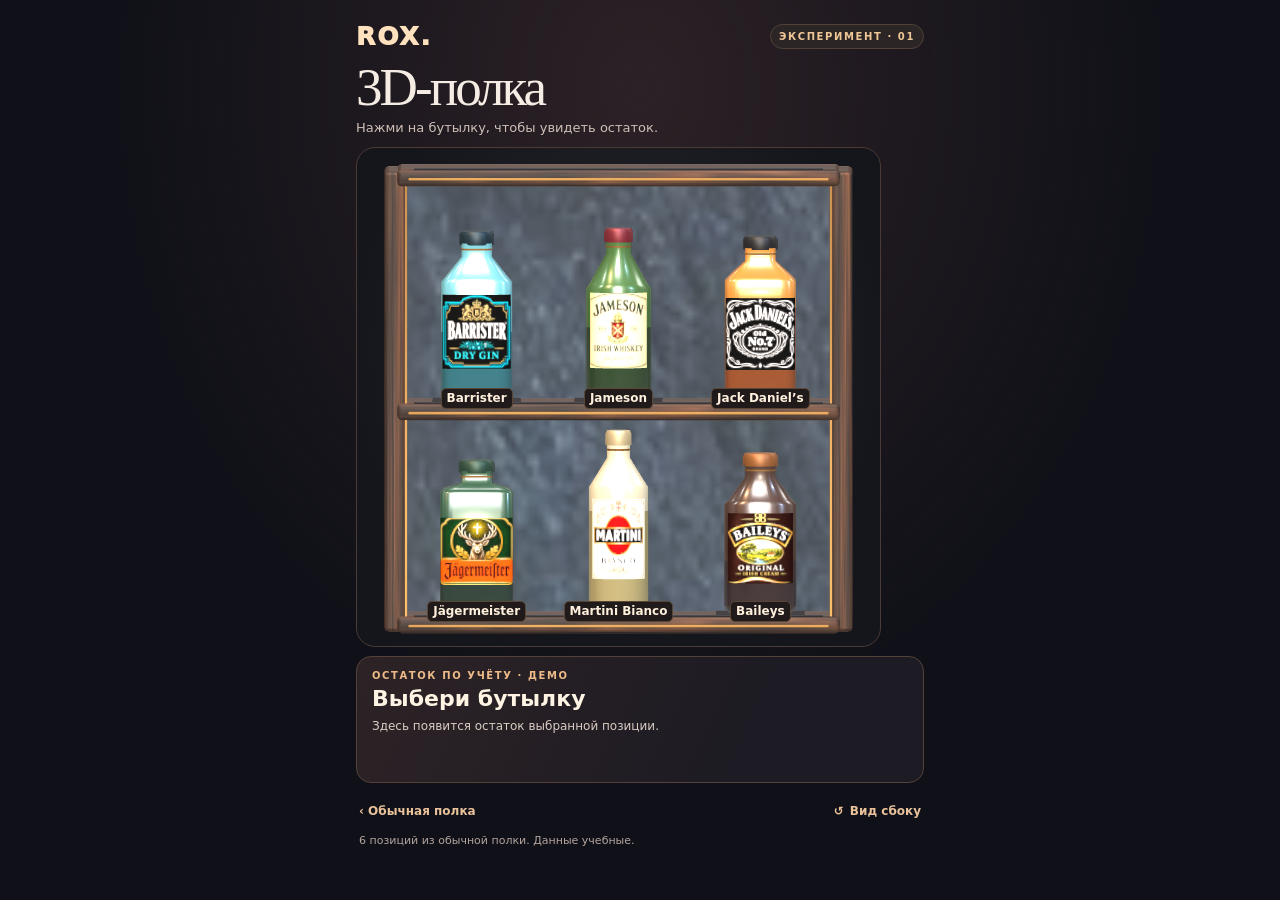
==== 3d.html @ ffe778be "Add standalone ROX Blender shelf pilot" ====
<!doctype html>
<html lang="ru">
<head>
  <meta charset="utf-8">
  <meta name="viewport" content="width=device-width,initial-scale=1,viewport-fit=cover">
  <meta name="theme-color" content="#101118">
  <title>ROX · Тест 3D-полки</title>
  <style>
    :root{color-scheme:dark;font-family:system-ui,-apple-system,"Segoe UI",sans-serif;background:#101118;color:#f5ede3}
    *{box-sizing:border-box}
    body{margin:0;min-width:280px;background:radial-gradient(ellipse at 50% 10%,#2c2126 0,transparent 58%),#101118}
    main{max-width:600px;margin:auto;padding:17px 16px max(20px,env(safe-area-inset-bottom))}
    header{display:flex;justify-content:space-between;align-items:center;gap:8px;margin-bottom:11px}
    .wordmark{font-weight:950;letter-spacing:.075em;font-size:25px;line-height:1;color:#ffe2bd}
    .eyebrow,.tag,.panel-label{font-size:10px;text-transform:uppercase;letter-spacing:.16em;font-weight:800}
    .tag{padding:6px 8px;background:#2c2526;color:#efc797;border:1px solid #514137;border-radius:99px;white-space:nowrap}
    h1,h2,p{margin:0}
    h1{font-family:Georgia,serif;font-weight:400;font-size:clamp(35px,8vw,53px);letter-spacing:-.055em;line-height:1.02}
    .intro{color:#cec0b7;font-size:13px;margin-top:6px;margin-bottom:12px}
    .stage{position:relative;overflow:hidden;isolation:isolate;aspect-ratio:1.05;border:1px solid #4b3a35;border-radius:19px;background:radial-gradient(ellipse at 50% 41%,#27292d,#15151c 73%)}
    canvas,.preview,.targets{position:absolute;inset:0;width:100%;height:100%}
    .preview{object-fit:contain}
    .stage.live .preview,.stage.live .load,.stage.failed .load{display:none}
    .load{position:absolute;left:50%;bottom:8px;transform:translateX(-50%);background:#15151c;padding:5px 9px;border-radius:8px;white-space:nowrap;color:#ead1b9;font-size:11px}
    button,a{-webkit-tap-highlight-color:transparent;touch-action:manipulation}
    button{font:inherit;color:inherit;cursor:pointer}
    button:focus-visible,a:focus-visible{outline:2px solid #ffcf87;outline-offset:3px}
    .bottle{position:absolute;display:grid;align-items:end;justify-content:center;min-width:44px;min-height:44px;border:1px solid transparent;background:transparent;border-radius:12px;padding:0 2px 2px}
    .bottle span{padding:3px 5px;border:1px solid #594635;border-radius:5px;background:#201b1a;color:#fff0de;font-size:clamp(8px,2.55vw,12px);font-weight:760;line-height:1.05;white-space:nowrap;pointer-events:none}
    .bottle[aria-pressed=true]{border-color:#f6bc78;background:#ffb5570b;box-shadow:inset 0 0 14px #f4ad3945,0 0 12px #ffbc6350}
    .bottle[aria-pressed=true] span{background:#f6bc78;color:#28170b;border-color:#f6bc78}
    .fallback{display:grid;grid-template-columns:repeat(3,minmax(0,1fr));gap:6px;margin-top:8px}
    .fallback[hidden],.targets[hidden],.actions button[hidden]{display:none}
    .fallback button{min-height:44px;border:1px solid #544137;border-radius:9px;background:#251f22;font-size:12px;padding:4px}
    .fallback button[aria-pressed=true]{background:#f6bc78;color:#28170b}
    .panel{position:relative;min-height:127px;margin-top:9px;padding:13px 15px 14px;border:1px solid #54423a;border-radius:15px;background:linear-gradient(115deg,#2d2326,#1d1b23 68%);overflow:hidden}
    .panel-label{color:#edba88;margin-bottom:5px}
    .details{display:flex;align-items:baseline;justify-content:space-between;gap:6px 12px;flex-wrap:wrap}
    h2{font-size:clamp(15px,4.1vw,22px);font-weight:740;color:#fff3e4}
    output{font-size:clamp(26px,8vw,40px);letter-spacing:-.06em;line-height:1;font-weight:800;white-space:nowrap;color:#ffe1b3;font-variant-numeric:tabular-nums}
    .equivalent{margin-top:7px;color:#d9ccc3;font-size:12px;line-height:1.35}
    .actions{display:flex;align-items:center;justify-content:space-between;gap:10px;margin-top:6px}
    .actions a,.actions button{display:inline-flex;align-items:center;min-height:44px;color:#e9c19b;font-weight:700;font-size:12px;text-decoration:none;border:0;background:transparent;padding:0 3px}
    .actions button{gap:6px}
    .footnote{color:#b3a49d;font-size:11px;line-height:1.4;padding-left:3px}
    .sr-only{position:absolute;width:1px;height:1px;overflow:hidden;clip-path:inset(50%);white-space:nowrap}
    @media(min-width:620px){main{padding-top:24px}.stage{max-height:500px}}
  </style>
</head>
<body>
  <main>
    <header><span class="wordmark">ROX<span aria-hidden="true">.</span></span><span class="tag">Эксперимент · 01</span></header>
    <h1>3D-полка</h1>
    <p class="intro">Нажми на бутылку, чтобы увидеть остаток.</p>
    <div class="stage" id="stage" aria-label="Полка с шестью бутылками">
      <img class="preview" id="preview" src="[data-uri]" alt="Шесть бутылок на барной полке ROX">
      <div class="targets" id="targets" role="group" aria-label="Выбор бутылки"></div>
      <span class="load" id="load" role="status">Загружаем 3D-полку…</span>
    </div>
    <div class="fallback" id="fallback" role="group" aria-label="Выбор бутылки из списка" hidden></div>
    <section class="panel" aria-labelledby="name">
      <p class="panel-label">Остаток по учёту · демо</p>
      <div class="details"><h2 id="name">Выбери бутылку</h2><output id="amount"></output></div>
      <p class="equivalent" id="equivalent">Здесь появится остаток выбранной позиции.</p>
      <p class="sr-only" id="announcement" role="status" aria-atomic="true"></p>
    </section>
    <div class="actions">
      <a href="https://bdulink-code.github.io/rox-demo/">‹ Обычная полка</a>
      <button id="rotate" type="button" aria-pressed="false" hidden><span aria-hidden="true">↺</span> Вид сбоку</button>
    </div>
    <p class="footnote" id="footnote">6 позиций из обычной полки. Данные учебные.</p>
    <noscript>Чтобы нажимать на бутылки, включи JavaScript в браузере.</noscript>
  </main>
  <script type="application/octet-stream" id="shelf-model">[base64]/v6baij31ttG69bbRutb/fz8gaX+/ipvEuqbaij01LpC67AQ1v+wENT81LpC67AQ1v+wENT+uSZ266wQ1v+sENT+uSZ266wQ1v+sENT8KyxO/CssTv5nREz9pzxO/28gTv2nPEz9pzxO/28gTv2nPEz/rBDW/rkmduusENT/rBDW/rkmduusENT/sBDW/Ni6QuuwENT/sBDW/Ni6QuuwENT8fyTS/H8k0vzITUD0fyTS/H8k0vzITUD1ayTS/Wsk0v5yqTz1ayTS/Wsk0v5yqTz31ttG69bbROtb/fz+Km8S6IGl/P6baij34ttG6Hml/P6Xaij0gaX+/ipvEOqbaij01LpC67AQ1P+wENT81LpC67AQ1P+wENT+uSZ266wQ1P+sENT+uSZ266wQ1P+sENT/byBO/ac8TP2nPEz9pzxO/28gTP2nPEz9pzxO/ac8TP9vIEz8fyTS/H8k0PzITUD1ayTS/Wsk0P5yqTz1ayTS/Wsk0P5yqTz3rBDW/rkmdOusENT/rBDW/rkmdOusENT/sBDW/Ni6QOuwENT/sBDW/Ni6QOuwENT+Km8S6IGl/v6bair34ttG6Hml/v6Xair0gaX+/ipvEuqbair31ttG69bbRutb/f78fyTS/H8k0vzITUL1ayTS/Wsk0v5yqT71ayTS/Wsk0v5yqT73byBO/ac8Tv2nPE79pzxO/28gTv2nPE79pzxO/ac8Tv9vIE7/rBDW/rkmduusENb/sBDW/Ni6QuuwENb81LpC67AQ1v+wENb81LpC67AQ1v+wENb+uSZ266wQ1v+sENb+uSZ266wQ1v+sENb+Km8S6IGl/P6bair31ttG69bbROtb/f78gaX+/ipvEOqbair01LpC67AQ1P+wENb81LpC67AQ1P+wENb+uSZ266wQ1P+sENb+uSZ266wQ1P+sENb8KyxO/CssTP5nRE79pzxO/28gTP2nPE7/rBDW/rkmdOusENb/sBDW/Ni6QOuwENb8fyTS/H8k0PzITUL0fyTS/H8k0PzITUL1ayTS/Wsk0P5yqT71ayTS/Wsk0P5yqT72Km8Q6IGl/v6baij34ttE6Hml/v6Xaij0gaX8/ipvEuqbaij31ttE69bbRutb/fz8fyTQ/H8k0vzITUD1ayTQ/Wsk0v5yqTz3byBM/ac8Tv2nPEz9pzxM/28gTv2nPEz9pzxM/ac8Tv9vIEz/rBDU/rkmduusENT/sBDU/Ni6QuuwENT81LpA67AQ1v+wENT+uSZ066wQ1v+sENT+Km8Q6IGl/P6baij31ttE69bbROtb/fz8gaX8/ipvEOqbaij01LpA67AQ1P+wENT+uSZ066wQ1P+sENT8KyxM/CssTP5nREz9pzxM/28gTP2nPEz/rBDU/rkmdOusENT/sBDU/Ni6QOuwENT8fyTQ/H8k0PzITUD1ayTQ/Wsk0P5yqTz2Km8Q6IGl/v6bair31ttE69bbRutb/f78gaX8/ipvEuqbair01LpA67AQ1v+wENb+uSZ066wQ1v+sENb8KyxM/CssTv5nRE79pzxM/28gTv2nPE7/rBDU/rkmduusENb/sBDU/Ni6QuuwENb8fyTQ/H8k0vzITUL1ayTQ/Wsk0v5yqT72Km8Q6IGl/P6bair34ttE6Hml/P6Xair0gaX8/ipvEOqbair31ttE69bbROtb/f78fyTQ/H8k0PzITUL1ayTQ/Wsk0P5yqT73byBM/ac8TP2nPE79pzxM/28gTP2nPE79pzxM/ac8TP9vIE7/rBDU/rkmdOusENb/sBDU/Ni6QOuwENb81LpA67AQ1P+wENb+uSZ066wQ1P+sENb8tZAE+atuWPlGxwD4AGrI6UrHAPkmSdD8tZAE+AgCAPgAAwD4AFrI6LWQBPgIAgD4AAMA+ABayOoqWAD4AAIA+AADAPnIrez/wSsA+AAAAAFCxwD4AAAAAUbHAPgAAgD9QscA+AAAAAFGxwD4AAIA/////PXDblj4AAMA+SZJ0P////z1w25Y+AADAPkmSdD9Ypx8/ABayOvWmXz9s25Y+9aZfP2zblj5Ypx8/SZJ0PwEAID8AFrI69KZfPwAAgD4BACA/ABayOvSmXz8AAIA+AAAgPwCIFjqH2h8/AACAPwAAYD8cqYk+AQBgP3Dblj4AACA/SZJ0PwEAYD9w25Y+V6cfPwAAgD9Zpx8/AAAAAFenHz8AAIA/WacfPwAAAAAtZAE+kCTpPi1kAT6QJOk+VLHAPrdtSz9RscA+9qY/PwAAAD6QJOk+AAAAPpAk6T4BAMA+t21LP3klwD4v7T8/eSXAPi/tPz8AAAA+5Fb2Pk+xwD4AAEA/T7HAPgAAQD8uZAE+AAAAPwAAwD70pj8/LmQBPgAAAD8AAMA+9KY/P/OmXz+SJOk+WKcfP/SmPz9Ypx8/t21LPwEAID/0pj8/9KZfPwAAAD8BACA/9KY/P/SmXz8AAAA/XdpfPwAAAD9F7R8/R2pCP1inHz8AAEA/WKcfPwAAQD///x8/uG1LPwAAYD+SJOk+//8fP7htSz8AAGA/kiTpPulNvz5u25Y+6U2/Pm7blj5UscA+atuWPlCxwD7Ym34+AQDAPnDblj4BAMA+cNuWPvwYwD5GH4M+/BjAPkYfgz78GMA+Rh+DPlCxwD4AAIA+ULHAPgAAgD7zpr8+7E1/PvOmvz7sTX8+DFkgP27blj5Zpx8/0Jt+PlanHz9u25Y+hiwgP+xNfz6GLCA/7E1/Pg4AID9gOIM+DgAgP2A4gz5Ypx8/AACAPlinHz8AAIA+AQAgP3Dblj4BACA/cNuWPulNvz6SJOk+UbHAPgxZAD9QscA+lCTpPvOmvz6GLAA/86a/PoYsAD/j/78+oMf8PuP/vz6gx/w+UrHAPgAAAD9SscA+AAAAP///vz6SJOk+//+/PpIk6T4MWSA/kCTpPgxZID+QJOk+WKcfP5Ak6T5Zpx8/DFkAPwEAID+QJOk+AQAgP5Ak6T6D8x8/uuD8PoPzHz+64Pw+g/MfP7rg/D5Ypx8/AAAAP1inHz8AAAA/hiwgP4YsAD+GLCA/[base64]/Y/+AAEEpGSUYAAQEAAAEAAQAA/9sAQwAEAwMEAwMEBAQEBQUEBQcLBwcGBgcOCgoICxAOEREQDhAPEhQaFhITGBMPEBYfFxgbGx0dHREWICIfHCIaHB0c/9sAQwEFBQUHBgcNBwcNHBIQEhwcHBwcHBwcHBwcHBwcHBwcHBwcHBwcHBwcHBwcHBwcHBwcHBwcHBwcHBwcHBwcHBwc/8AAEQgBQAFAAwEiAAIRAQMRAf/EABsAAAMBAQEBAQAAAAAAAAAAAAIDBAEABQYI/8QAOhAAAgIBAgQFAQcEAgICAgMAAQIDEQASIQQxQVETImFxgZEFMqGxwdHwFCNC4VLxM2JyghUkNEPC/8QAFwEBAQEBAAAAAAAAAAAAAAAAAAECBP/EAB0RAQEBAQEAAwEBAAAAAAAAAAARASExUWFxEkH/2gAMAwEAAhEDEQA/[base64]/56YX9USyhZCyi7sb/AMGBQ0TRvcwJZ/MF0ij/AD8cmeT+oSo0CMx3AQfgcpgjjldvEQEaf/KFBIPp++UF08YgRkJvV7kA/I+uII1+ylWFWezJd6W8u3UmzgtMoFRkgO246V39fTKOMUpMUkBZF8jAoNQ/Hp64mLhHdk8pTzVbOAP2x+BjSIqSEVb7kqOvfesDwzxLu4IlYqN1BA/gyyPhiAQTGhF7uNwOho/ni5ikPDnQrE3oYKase3MjKVxUrF4QQKB5jra79dtsT40qqRFesjdUO5H7YFtOpVVcO9FRdUBzsDnhyTDhuGCL4jPMQAgFh/3rJpiQwJKQoZn/AMjYoE45PKtKmi+Z1bD5P6YbTGMGMKRpHPkFP6++TvC0nmlktlogEbV+mZi0XE2z6TIWA25EE+u4zEXw1PmYC/KD174QUu5Mctqp2DbsfjGf0XELLqCk0pco4IJA55YVycKZVLhbX/kNwfS8RLJpOl1GljvqWhYxxLuy07k9ddUvpjFHgRNIwLsu99KPI/8AWWJU8fDzcUuoR1+nucom8XhqWQCOgCAPNt6jLXVooFWZybvSgY6f/[base64]/XLcSapYI2mwXQ2XrKI+CSVkSBhqY2C4r2A54qJ1AjL2FNkWxO/fbMk+0H4WQPwLPE/[base64]/6/CRqxtbcsCo71d/lio4fEdTrCOQbDChQ/nvj4eI/p1pWUFgAS0dkD3NkfGAsRPKz+I/miSybr457n2zToZRCg1M5Gw5A+uLkEkiu6qpjRqBUV8/6zVkSJSD4hRhuTV+1Yw0Lwu7eGGRUQeZ+l+/7ZaeDi4VPEkkVjGoJKaSzX2zOEi8RQ0hCQpRovuFv8M1lgXiVaXyhGLLHGpLHsDtmkN4nh04IQRmRvFZdQSNtQS+Vnv8AzbIwWgCqgKK4JtzZO/Yfrzxx4yMM4EcUbtudydP5n64to2KNJI5VSfKD5Sw9hv8Aznk0OOjhlImCpJIVZRdmuorpf1zJWWcCJZWUhyRY2Hoe5/LJVQSKKhqjSi7+bxJcFnZpdJA6Vz98lWLZBGgcrLUg5FVq/QDNXhpoeHM0scqKu0eoDe/yGRQzJP4hTUByvVs/[base64]/G8Q0jxLFCuo6gsZ1BR2vv3ON8STjJZYI3hjDEDyjkRys1eObgX4aKZAolmC7uqHbuR78uWWI8+KEMCW0211rat/XGz8QCX1P4pqtSkUSBX09sxXfi9GvTHGo0jQouxvy5n3OP4aZIXLsCZCCrBth8ld8ivOaJ9ZRBqbm9iz/r1zjGYYzJrQvsQCd/jvlkWqeXUsJLLuR0Hv+2eXLrlYLsSPLZPPJ4uFSI/FMoLBix+6hAPycZBwZ8KRmIKqaK3bfh+eFEgCoqgs5HIi9/SueG/F6kIYgFRQKILPpyzKikbh1ijCtLI6i/Mlc/[base64]/fCVoYd5E83QEg/gMwltJawlC9Xb3wTHGyCTXT9NrUnIK1RaGiRg9feuhXbHrww8qvJrC81cmh8/tlKcPwjxr/ejMiD+4zMFRffVuT7DDi+0eHjRo4jDI8lKXToL6A7/XNzGbqKJZyrqjMhC0xNpt2vnWDBwU3ETCKMNJK3OgWNe++enEIApk41zNCpKpTFSa6EHevi/XHTfb3BiHRwnCS8MhXS/Mlvx5e++Jh1x+yYuFQNJGJUSqBVgze1gfTHtwQlVJhLEqE6V00ix7ciDv+pyC4JBcgldzXhqbc115bjGLOrGXyxxIjBVthqB6k3uTXQbDFzCbpc3Cxwon9sBHOp5HYjW3QgduwyebhVYtGs+ty1BtWkfTmczikj4YSF+IkXw/NuNX4fvWedP9pwSpphSZlfdi4G5+DkqxWkKQN53Ro1NKCKJ9a6fy8Obi+HikNOFAUagRp+l/n+GeSknFSeJQ0R8yvMVlL8LLO0f9RL4lraoAAoX2/fJ3fFguJ49eI1gR/wBsG9P+zz96wGAlIZYYEA2UAavz5++Y8bQ2GOmQEECrrGcP4ht3VvD7ncMT7ZZ8pfgxoHKLqJoAlem57d8wo0ahmVSKvYXq7VlDMbUln1EVqJB/DMp5B53dqUbEmxvyWueVBLMDGyvG0J00TYJq+XucR4ziQ6P7YXkQNRJOG0oBASkUC2PQ4sTkkDYAgDTys/n840OihBDa3RCNgK3kzdNgJo1Bb2YVXsf1xUqlHooAAv3KynhI3DeK5VHdf8rL11oYDGkbhfER1OgUQpai1gG9umKPEeH5lRWYLTBifMT1Pb0wpEAAMg8NALNVZ7bDe8XHEIlWcFyrEi5d2J9D3GOjIm8KQuy/3GXkQQL/AF9sKVgXWSQlmPNVIBVR7cvbJp2SWSSZ2RUQ0C/ftd3eKXjtSvHAhUH7zf8AIdt+mRY1SHZmYyCtwqGvxzHnlnkaQlzKx1bLdn8MOPxZgQoVS9IDY8t9TQvCj4QwhWkkQIzaS2+5HYXv/N8ikvChkkCo0RWtKX163+2dJw7kRsdwBoAJHTKPAM0oDEGiSisw3v05k5sfE8M4ZJkVSvIgBR62K3PziFSpw3iONlDHYmgfaj0ykcFGFYa0JQUPMACeu+VcVLwMYkj4USv5gVYgKKrlRBJ+ozz5njRQTbSrYKlhQ9uuXmJd1pV+GvdQxHlJS6He+/1wkl8DyiUlr6KAb9MmKPMDTopUai1H5GBK6ALZvTekCjf47ZBdNxjCjQVms6WH3j3YnfJ0lkDlwF35nnR7j1/LIoyxP3BQ570K9zhhnYsQ1ijuegxVi4yzcQRqkBYtyurPfGNFJpLSs4nl5AAkv/PTPOSVlUE2a3AA/M46Tjdo92DKpAZLok/l8Yw3GSygKE8FFBbzOCQ5raudfhg+DJqaSQNFGw8gqz6Y/hmLAkMi6DyJ0k+w55qskr6GJZ72oXeRSYY1mYIdKIo3Ymz8fsMMUiIhdlXlV9fTHBbgpVIBJtrrf9MEh1HhyeHRGoal8xOVAHVRDbWBpUbavjriSthhybkC/IfOUqiyuuuq5GgSR9c2eJOG1IYiS3lIYny9en5YBTRwwhbcg1VBbOYkixpqjXzJXM7+47fnhvwo0CSWYWd/MCb/AHxBcRxrrlLAE+Sqr2wKYkPGS/2oFD1QIO7e9nfKYuBjWMyytHpU0tsFGrIozNHEhRxI5NKrAgD45/GKkg4mYamVbBI6BV+MqPQl4/h4Y6jmjlN/eXyhR7jc5LxH2lo4eZRGQRXmHKr6DY374gJ/[base64]/wDW0fiA+4OLhNPSJz/cY6tNWgq2+g5eudqkXTairs+ah89R84XGcbPJEB4hBIGtACCffpt0/LA4aSMqE/x5sfu3/wBYG6SqVKrKzW6kjyg9655iHVpZF1MRoUFNyewxZj//AGaKqWYAhi2rbtZ6+p+mV64kUxDysvM3Q+L54wTlUiKqSxkU7hSfz6/GH4J8PWzrJJqNMTdDsPXMlnBkdiApFKFDcvU1inlD+GqBpZ6os1Ud+g5YD/FZGAKE2K32rtyyaTUEKKFD8/Q/XEzHilVYoxpZ7I01YF1/DiJPs46QZZtZ2JUHUSfU9MzutGLIroNbBavSAor3xkEnDlNMoYLzYhQNhyHscAQpr0j73M3mquiwq7dboUPnA0cdPJKf6eER7i2cbD+d85I5ZC3iMVBatQAr9/pjIUZ42EmtRWyEGh23/wBZhmTh7sBC3lDaSdH/ALA5c+0Pj45eD+6BrJ+8DRv8x74vi+KHHFNcSGVizMyrRYnv12yWWXhkX+2HZr5tsK/3jU4U8RbeGEU7knZR7E8/bfIpTwo0epJSNjqQ7hcLh+DndoikerUaANVfbc/nl/DDh+GimkAJU0XKigN/uEHlvvg8Vw8sMgM0baZIxIoqqVt13I2sb4iVEYZA7iwGDHVW5Pt89RixF/hfL0snKgJGFl31MaAO112OFIrvZYyM3JSpLYhUiqHKqQBv2G5+uMeBEUjWdS/eoVRPyThRREsAnlJ8tA7HGw8MVBkWYWjbkKPL85cw0lOGRFDm3aq8zVXyf0w/[base64]/[base64]/Oeka6mrt2rMXhFKXINbHfZtl9u5ymJRCCIg9DmQBvjpSljmmkWaZiTzVQQNI71npGZIn1wEl1o0xU2fyyRELFm1mx94CMgAd75Y2OEzSJtKFrYqoF/z3y5xN6rj4uR5RxC8Gu4KnnRJ711x0rKtFoyFT7wZK+ARtiVMUGqJBetabRQN9r/bOnXjJI0JjEfDFrHmtVH/x/[base64]/Y/73xIaPxHOiy3mJXzGvjMmlgieh5qYquskqB3A/fNKRvIPBe0cgEsSN+9dMETcRxfPTqEROykbn/eRyl3dmi1ID1cfkMv4mCRnWNmA2DBmO5B3G/tmrwbKmpnADcjqGpvjp875netIgs2sauIcWANTNRCjkO9ZRHwzzMomMjqLqsqXh1sF9K2PvNvffObiPEUqphWEdS29Dv+2IBWRVRkhQAg2f5+uZo8EuSkZDkWxsgX9MzxHK2DZY7CiSB8msyYFHZ1IlWM2Xddx2O/64BuzLqLMXJ5k2D7788QOGVm3Ym97Hb88pSOSXzPe+/wDdqjlB84cpEGAWy3UelEgfjeVA8NwUCSq8iskDbsSupyPjZbwJeO1SCJX1rq0ppOlUH/EXdAZshdB4QeKiB/be10j45Yw8CqcP/VRLEsaNpBJ/yreieZxQpVd5Ncyq/[base64]/xXkPXGgcTGg4biIql3pp3Y7czsdgfXPK+0C0kjmWZdJADamC6qG2w/hyVcwyXi9SmOFRIwJIkVK29T1wV8Rm/[base64]/skcTFM7FUnjHlRrJZercq25c81mM7qCDh+Hk4eQTs/iqKiCuCAeuq9/gZMvCJGwkNt7jpnpyrw3DB1Qyh2HmIA5fjioPtFiiJFDpYeVbTf3s9fyyoVH4RjZpt1B2UsfN6AfrlMfHzf1C/0zJw8Sr5I73o7czzP0xMk8kq6KNE0pc7tiW4h68nh8tIUDdb9D1wLjK/AySpIsYnB06EZWq+1foc891mlk1MhU3SgLX/fuc2eJ5XJcoK8wBIuh3PfO4eYxklNRLbKVoj5J2xqm/0Urgjaq2obX1o98qi4R45DGkIM4HJV1H69K9cjk47ilIEcI38lKSbJ677XgrxksP8AanmZ42PmhR6Fe/74uJNVKjwDzRsHU2wajX05/hjRJI6ozEOGPlKgW303/bJz9pcIscTRq5CGpEYi+fSv2xfH/bJ4sHwOGaCIWI72O56k88lxZrGZHdv7daebad/nBE5VhG6nQDZ22BwuH4hjUTxKNQ3sE/qM9FQhhuxEKojwEXV/9jZ+OeB5wiWbiBLLqLMwPmatYvfc8h68sSzxtxBKzMY1J+75Qu/QdsJkR5G1OyqALJN/PrlUXEa1Phq0fDsul9OkFz3J6A9sAYFPEtemRlFtpFke/b5zRwOoGZgAsl6WKkWfTff3xiRTRxhEjS22GkElR/O+L8N5CpZtTryDH8NumIUEyB1HiTITp0aeRFdKwVhjUGRyEAOnTpIP064U6aDU83NdSo3Uew5D1OLk46N3Z2/uSXZZbYD69MKYOKdQTw6FFN/47qB1JurwI9EShmnHEC9RSJwQnuSK+l5NxEZdbeUAtyVSBt7ZzcOzKX8tJQAurHvkF6TLJwpmj1AqSoF3oHpjI+Gkk0PxPEBYlXVZXVp9x0P455+qOJwirTgbMQdva/[base64]/NYAj1gEhtQO2+avBJ96yQex3vL0MM4nUlgwXkCm2+CiKSqrGSedVZP+sIxmRuha7Ygb5QnD65Q7eJIpHVt/msQofCQaxpAbqtbDDlDGBNCBUAsNVavXKhJLGsjiJUiJoFgK9lGTs8rlqfcmhvscuo0cKpRWlnVGG+m/[base64]/wB4qx6fHo3DS65PDWIraFQDqHQgc/rWSNxESoZZg0SqpbZQSx9+mA3EziPxHcxqlK0q7Cu3+sgdV4uUsJSYtRK210Ol+uZ3VwDcdC7LaPR6CyfnkMYjzzNuyKP8S4sgehyqPgdfkQNIFNlV5V78vnDgijSXV/a8UbEHeh6HljMKWnBPf32ZF3oMaA67ZoEcRVgrXd6qoAY+aZa+8shUeUEltPsKyZysoGqIaedAG/c5Ud4o1BlCdhXIe+MjhSQkKnjSAbsL04MSlUkYCk2s6Tt2w0Vg5ojZTzXb27Yw1b/WOvBRoNLqihQoOoDnZI/nvjOD4OTiYJppNSQouoEAsBvuD/xHWzkMcKokcrKKZqVb2PflvX650fEzsxMr1E3JFXYemnrl89TOvSThopGqRNcsm8aEk79AQOQ/PGTLxEAm4o0siEKdFDQbr7vp7bHIx9oskbCN3jL+XznzEdgRyHtkz6+IWIvKTDbat9Wj1OSkBP8AaEbOY2lcSjkSPKfXbr+eL/[base64]/PbEKSOG1an1Wo5E7EjpX82xLlQNEagADUd6N33/TllUwiBEYZWQAEdj3Nc8XC5NvFGLBpUPXbt2yieadoEdYkYMyjUTtf6/vk4gdmUvKGJ5BW5fNYbgyylxbnk3mH5ZVGk8cck51CNBsbsHsMgAQ+EUZVWM8xqfc/wCsX/8AlSdXghr0ABgbVSD074UvGRvB4bcMzu5utWlNNfdIG578/TIWDgAnSA3+Nbf6yauYfHM02pnp5m+8a3Pqc6ZfIrPHEl7Dpf1OKdGKLqc6uxrl7DlmwqVYMBZ6UOWBrNGQo2BP/Eb3/OmcALognSKJYbrmxgwAsNe5I5bjHhEAWTUxpR5CNyT19vfEKUAhDBtTCttIHP1wvCVD5iFarBsm/wBvnKbikY0StV/j+QxzKGYHwDZFKqirOWJSmdaBVUAAAvRzPc3i/FJUkMHYHkKv/[base64]/tkUmceK6BQwDVa1VfXGP4cKlnVi45Akam9K7epxrzpHCJpSzzyWNJs6K5WTz9sCLieCiUv4byTnZVUAL7kn8h9cqNRp+MdROwMMKkxoTYQH16+/PGOiBlEbrMzD/AAul9cXPxfD8QF8KKSJaAYPJan8MFLeYxxsyRj/Et5R63gHN4tBS7U3MAX7X0woJn4QRkqJCravDlS0IHej5h+GAqu0txKmlAbDSWWyiOfiY0aPwoGZhqJA1AXvYPfAXNPJOS7tRskUtAk+gH4cs4WbCbJQ3saj6b/pgQOkmzuoIPUGgO2WJxCoREI9RBsllFke/MD5whXEJxCMIZVmUsAQFGxHTbpjAGigZWJBsEaR0/wCO43N74p1EskgWLZiWFC9I9ScB5denYgkbajZPqMtI3h4IyzxMY6JBMhPL9v4MfoiBlDx0BvHpY2374KyOAzuAzgHVqUDb3wJKNvKj69vvfnz/AAwoPHHlJRr1ebVSgnsAOmYsk9kltEZbchaUntQwpJhqOlQR0Ar88Yjqx0s+nSO5O/t0wjjxjwUpldHUWNBoAH8jk0cX9XKDVMT942NXvlAQCS42UP0trJ/TKeHiZQXBLMfuqRZY9RRxAUv2dNwpARWGrZHcAN6kAmxeIPC+NSM4s9CxJ+lYUkshMgthbUQABRJzfDUlyH8wOwViSdq58zeVGjguGhRTI91Zq61jsP3xMpRySqIwA8sZshf9/nhLHw8ayKXqVaHmNBB79f0xLTrEj+ajyB1X4gP5ZFGxDFii6wpFseQGS6/6hraTw0GyavKPw75K/EzyS6RKfCP+Kmh8VlMMZ8oER8S9tPUZm1qRsWmNg4EbCqpgSCe9c/jO4qcuoIK6eraNz+2H4aQJJI4AA2Go0C3b9cknc6F8P712W6E+mEC0jyHUCFF1QGEVRQAzXX+Nb/TpmBXKgtKWTrQs384XhgspZgAf+VUB8YVjJqkQgBUG2k2QcbrcAiwu+9fpnIHkIKqdCgknSBpH86Y2MTKBojZtOzHXRP0y4msHClWEQC0ByBs98EIkjRlS7Mdzq2r0oZSFElgbMTZANCvg7/OGXhWM7sWO5LNY9AMqJ2i0qr6GILAg2AB25Y2mmiUScQxVLGkGzt3HfGxGRVkPDxCmUBjeo/WqXOFGS9SELswUbexOELV0isvIz7Gk11R6G/f65MxMxWVpD4wFALsPwy2OKJWVSFbVdhBZJ9PfFPxfDbiSPwyANIRb0773fU98igfhIwFLAq1UATv78zWEC0aAI0YezY517e+LE8KxgrGzEtszOAB9P3xb8U/EvQ8JdqVYwAPjFWascSMFVY2JIHMbenLfOHAf07LPImktsNRsr611rExyub8QeUAktVEgczZybi/tETlUibyaVQM1saHLcj1xumAbiVVow0LSSSGhpYavesp46WaJxCsIilWmdb1Cq5epyIyxROxjBjvY6G3+vP5x/CupqkJI3ALVeTF1IFk1kys7sepT7vt2xnjWNJVqXt1+vLPRHDPPy+8QWojf0H+sS/DxxSSUHCmgrWGINbjbbESkJYK2mgCzZF39MoDjw18pH+XKyPnp7YkDwxSqF0ncN+2Vxo7EBgxUixtsfjLhoU4nwH1OrmXsp5X+WN4vjTxEcaHhhFHGgVUFmzzLEnqd/TsMDwlplBUBPNz69vXCkXVC1MqKTdDdz7+mVCRxHjbysHZm2V/Ma7UOXvlKzKyUpCqGG3Pf2yNYhu2zSHbmRWGqMyOFBAqlpTz9T+2BV/TvKPMFUOTRNkGuffFPwyxOFEigUBbk/wDdZsHE8Twf3CgBGyILB9TqvbATxZlkSiATuWH4YHRgRF0eVFa9DBQdu4J/bCbYvpUeKeV9fWsIcI6FSxUqTpJA69v51yyCCSd6jjBlC+UDc0Ow5fpgTxwKqM7daAYoaB63yGasXjyeHCGdnN0FJ1/H75UPs/iPtWdIogsZYgDxJBS71Z7fAy/7GTgU4uSL7Q4iZI1JRjwqBmejRI3F8u/bAlbh+G4aMK8gEq0ep59vblZySWR9RQlhCCKLNqNnvnrfa/2nwE0/g8HwMKcLGaR5FDTMo5anOxPU0M8xuLgjKs4RwpBKtqFKPQbVipBcNwx4g2CpFHZbr03/AOsHiqaD+m4fz2wD+GQfNewsf9YHFT+PE/8ASyJFwzPq8NUXn0Gxv6nbPMRmBYSks5HMjp3A74qxSvCcRLNIiwLIV3BvYn//AF7D8skUlnMYYyKDu1Vv1rKFkVQwEhNr90Wbv16bYAKRx64mckeWjQs/nmVANpBp8hC0zagB9TnQTBGdY6IfdiW2rAEJjQOzln/4dAO5wxEDGdlIUajpIAr1yjN+IkVkYaib5Uo+u2EVRQAwLSne71H8OWAhVxqKgqeg5e3fOIVSGVdKsdXXy+mRWSspAHmLKORGy/GNj4QySRRlAgcAm203678sKzsERfDu2AFA/OUy8K6pFNJKEhckB2FtQ7Dn1q+XrlQU8cMXDpDCUlk0ByqvZs8hRHTr650cKSprZWAUfUdfnB/qeHgaOKF7fc3pB2I5dTgxtJxEZ0WPDU2WNAV78sqRsSR6CQEpv8mF/HpjPBkVWJjMaggMXXa/QYf9TFw0ivw8gbiVFB1XSE70P1OZKsvgxKqUCTJZZqsith2wMED+Z5CqRblbYCyOw6/zfAfwImKvqkYEFrWgB09evpmjggsYLytqsIjLQRd+RvevbFfasKcEDCdTMV3I2B+f165D/S+J46ViIIpGeFOUaKNN/t69ckjh8MIsjab3OpdNemHwUBLA7k1d1yHrjJXhgm0kidRZ2NA+55/H5ZGgKOHGoyk6SCRQ1V9KwJHlmUJGgSPkK2v1Nc8aeKaZFUKiRDY6V3bt/[base64]/nNWSNQwPD+a9iFND574xpNbR6fLQ6rqyoXJIqoFBVUbynkW+nTN4lQvhRo6GCyyuANbE1sa39geWXxScKtgcOGcrvp1SAf/[base64]/pkvFcfLOwqZhCg0ogrkPXoeuTNxCcPsdNaeR8xb8r/AAyVYq8aVndyRqA2J2/L6bnHcLBwsgjadkC3qJSl29SO2eLP9qr/AGtDKHU2N7r4rf5yT+teV31GW2YGibB9ScXCPTf7SacrIRI17UGNAdB3r+XnnyxSyDzIF3sqQRfxyxi8ShVPGcFbrf8AfkffLknikRyF1AkA9/rkEqRCKNVjZqAttvpmFGZiTrYAWxB3OMdFDulqjE1sP1xs5IARjGxvaqoV7ZUSaCwAVaUDUTdHHxQq0bEx3JvYUklQOo/XKSUg1L4QZyBp3BvvR/72xP8Adc+UoENgKPTnfbEWuEaq6FlZSRtR0mvf1wJkiMjOhJViSw00B2rvhKhLLH5pCRW33c14ShdGKF05tdgdvc4EshpjQvV8VgtrIbysmobBttXzzyppI0ca11MoGy0tj6YyMs7GTQBvse/pkVnAcII1ac65ZSQIgRY7myenpveelIVkkkkZtVgMS3Un/G+td8RIZXRhStEPKANgvtvd4loZEkVSdLUFALDl29PnNZxnemyeFwyEaSCdltQCfX2xkXFCOJY4bCuQSFN6iO5/Tpk5EcOpGCiWxJvtpHbeuv4ZsMhaZTJbuG2Y2Nz1s89+3bFIYvFvxAZGZ1iJLHTyHoBjOG4eZh4ocSiS6BfUxA7i7BGefxPHJE1Kg16SNLWp1eo/HPNTjOJtiJGC1RRdgfp+uSrmPoftWSD7NMsIaPimDkiTVak7HZc8eSRXn1jiGlYNZYrd/B6emTQzNAHZyosaTqAIPx/Kx3D8OHYlAHcD7ind8lqyHRKJmZWaQEqdWjzn2I2H47YbcOsELgIi6gQwZbYLYIN3W/p2y7jF4XhVWPh2Rwyq5GrePbdWI2u+eec8ySMXsBWJsIbI7c+mWICRv7FAAlhs/P4A5D43xLiZwRKppRtZ2X0rvjWjkYv/AG1DRjeuZznDSgARhVIG4/m2TVwoBmoDyKRVsKB98W0bISisCT6fvlUhUeUs+sUAVO+TyrTJpjewdyRVHIHji/KYxExBFggVv8ZgewuuJaJ2Fi7w3kKvW2k7iztnMplQEDdj5hpv6ZQ5ZhRQlQAd1kY0PXvj0kty8kZbRuzaQoI6VdbemRQx+ErP4TMqi6PIfHf0xyxvIFln1lSfL5CST2F7ZaRSeJioeJCZrN6FkI0n4oZg4uRXJiigifcAlQ5U/Jq/cZOscs0g0lYP/UPRJ+axc8cUYGlg3TY8/X2wgJ+Ona0eV+dEKQAT61nRRERl/CNBgdRFCvcYUYhjQs7iuWkEXf6fTCEviKV1W7VqpxddFHYficmGqXPFaNLSMdflZbGmvYcz+WZwZYsyjiBCAp1luZA/T5GKIBahEqNGNtJq/e+eUcXxLrEYJQhmZfM4YEEdBfpjTFsXEQxcOnFcTxHihkYRLqNuL9NwPes8riPtfjONLNKyIXUKrUCxRRQGrJb1ox0jRGOR3Hzi34xWVUCRAKdiFoV1s4+1UpxHDhTb6Tp5b7nvYySeY8Q9gIoNC6IJHoOQ98CZGZrWgtVQJah6Xj0i8IBSoIb/ADYdO2AUcOgltxIe42zkjjWhWzHcVYPzj0jCKxUqSRyQXXrttjF4ZYWTzksRemyNvnlliUhUGmRlKa+vf4sYxGZXS4wtDo1g+tY1YWIjEvnULQ3+6O2Ax0/+EKTuDtuB3vAe3DcPGSzSKsijUItuXckHb2xaFII2OpSeQGrf6ZKYmVWqK1HOjX41jF4cqFJY3yJLdewwGRndWU7mzR2C+u2cGsFV06WBu755hi1JtI7b3W/PAkjcuKY2RZCjpgPaYrcabgCyVGw/6wXlYuoY7g/4D+ViYpHl0IzMKN2fu1lsChqMp/tHfXp8i/PLA6HhzKASBGAbLkWf5+ed4IDkKjtInlayCPjv+XTGSmKiFRh/kil6Fdzi+J41+F0FJC0reYKdvw7ZFYOHaaYN5/NsoQ25/T9sE2uqLSSy9L2P0/TI2+1eP0hUeKIFNJVbFr8/w4iOfiZgyTTsVfmhIUHAqPExQr4g88l6a5fHc5NNxcztYeSNBQFLzruMYI/IQqgWfvAcsx0UhCAJL3q6F+3PAQSJm8kbC9zvZ/18Zpd2GqQ0DuKBA+ANspK6SXq2sbMau85joYagjHnS7gX+GIlT6nfS39vSvStz/vKWeRIyVrYUAlfiefxi1iVLLBruwQKOUJFEoBLgF/8AjzA9R3+cKQOFedS0jIDQBF7jttjJo4+EYRKSDpALCrJPc/oMcEZyWJ0x7saYKBiAIHChnABvp5vpgYsa6pCCdv8ABdz+P54YZ2h0UuhfurW+/P3yZWVyAiM7k1pqhfp3zm42dZWWNTw9WhXVRrqDeQV1Gh1OCoO/lIu/YcsFOJDkiKOtW1jf8/2ydOOjDVKUobDTSkeu2U/1sLRFU8pY1WmtQ73+mWpCuJ4vg42KmMgnrZOn4xY+1ovJph8RhtbnZR6KP1yePh1Js7Mf8jvfpnPw5J8u+25X+bZOtcWf1Qk4d9RETX5Qgoe9d8mMynm0jFTerVXzkicNqvd9PIAGsanC198tS/8AI7f946kVrxvDl6Kv5uZHU/OMaXxP/GC6puxK6QTiY1KgEKQq7BwdIB9sKNWkckMwA/y1UKykP06I1Z2UBjrJUkaR2OHFFrRpFKqCSCTz/nx84I4jwYyy6SzCgWUFlrrm8Pxc4JPhl49NszDavfn9PbKj0fs3gpoXJmgEXho0up6UBQOdX7bdc8GbigzEBrPVhd+2PDJO7q7uVHm2ABJ+co4XheHWIFypmBogr+uTM0eR4R4hyzkpHz0k8q/M5SnDkR0+kXuL/[base64]/eqGTTzvL4gUf21Pl0g0e255ZwWSKLUItJetgK/n64ttLAs7M8Q6EAC/rlKCV55gyySpprzFTbfJH6ZOeFSKnKPpbYMfvNlDVHSonlO5sDYe+AXV9NljJyUE2K9P2yKWFZ3HhhrJrzCie2YjMSCOdf41YywwP4YIZWFXztq64KQlnXw1sk0De4IH05YgQpul383M9ceJvDIAq+xUN/1il0+HZckPuQRsPnrhosZU2POTZbtgEVbRvsT1F/HpvjSakj8RAgYjcH67ftmycTZXZVFH7g2G3OzvfrhQQrMY0jFM1g+UkKP175UFGgaRTIoerGkk1+G5/[base64]/mszGqrY22lrr1551aifICoN+eyBj3jpj4ikaduWMjjjhkJKsY9vLvbH35ZqM0gRh1PiEW3Q76fYd8JeHVyFCuAOfU++P1cTxIplCKu4UUoVfQZzIqqIo3cCQ2dqbbEKW0HhsNY01zJ5+l9sAqJAPDVmYkqpqzjDAgpfKjN/yOr5sZrsqP8A2y5CCgf+XsOmNCEi1FRNqAVqUqvTreFxHFaF0xKvXet29Ti5Xk2DpasQQh5fIx/CcMmoq8iot221kj0GT8CIYX4ha0IpK8zsfgnKv6IRwjSrso3agDvlTz8PC0aCJyo3KFxbA8t62yw/acPgRRx8KwUWJHWIBqJ33YkH3oZeJ154i/pVBkkKSgaowWFqO9ZgljZR5VZ+erQQWP64UrgThlU+Ox5hg2ke45/piZpoluNFMaufvM25OVTH4totQWIKpI8rgj8evtgPxkz3HoXnqA01W3Tqc6MsK8TUasrQ5A+p9e2JbiEiA0FZH6UDq9z0+uT9HoTcS3EwzT8RLC0kZVRGGAc9NgByAxQ+0oVHgLww1Fv/ACPJpK+gG4+c8x/Enl0sXZQLO9Anuc4RvoOlWoN99TXx75FerP8AacAlXxYtMbEA8mZQOout8ml4/gYpQoYmPUQCWBNdztnnPwkRcUdVjfU9b4C8LFCPIG1k9RQx0elP9ovxFCC41K6ASQbX8zkiRFQyWbAstp3wFj8MqSFLWTvyxwBCamNnVsOt4hT4E0am1brVX973H740pGyh/wC6aBNc7P1xPnfQH0q25LbknBOrTSSGx5tNAjf1rKgmXx5FC+J4ZPlUmz79jgmBAB5lLAXW+dDDJIWHiykVZ0C/rhyzSKFjQAqoIJYAmvQ1gJEPO3Brc01aTj9RAenN9L6eubE6yAhwzOw0oT91fesXHOUJCtqANgqDV8ueA0RoYwwbxFIokCqPr/vBaUsEVfKi87bY/F8sjkkdJC5KGX7pobjH8OZJGZGtQoshjeQF4qah5dv+C742hHCEcnS1kAEgFcVJxsCPphdnNAA6b361W/zkziSVlXWSa8unYfN74qxbHIsgSOKKv/Zzu3x/vHo5RdEnFeDGBpbSNjvz23OeexvVHH4iry3bf1/HNl8Lh0BVSHHNgLF9vU4FrPw8ayDXqBFaxRI35V0JyaaUSMCsgQqPKEXn7nPNmnMtAlV8xbyjr64cisQFFctrNnFIdGwQqW1MpPelGY0qr3JYHdjtiREyq1IDXO/2wSGUhmBphYAwGid9LNagcvLQrOd2enZhXUqux96zFhM1WppedKefpjdK+JUYYINtLDl/vAATLE9hDqG4KGiM3wzIfME1He7sj3OPPDkaC7kEbmlvb1ysNwscibuabcnfUP8AvKlWLHG2gSyhnIpx4ejTXbffB42NiuqJohEWCjU4On4GeXLxEcUKqOacy5BP0yZeJBYCIJq56gK/LH9EepJHMjliVIsLZa2a/XKTGnDRxyeISGUhvNR9qFkZ46cc8UoXh1Hm5i9V9d8xTLvaOrtvqJFH1vJVi9pYWV1RGLE0CTQ/K8zSqL5AEjIom7AP864ocY+hXYSFUGmyuqj6Xj3nsRTB5YiASzuNj+365U8Ng/pIg8supyaoKovV33NVkk/GSPKWLk0NK+l9KG1++Jm47Umkyy6S16GHl9/fNR4JEXUwZ/8A3JqvjJ1eNPElWZjEoJ3skG/jvhNx0gUBJYlA32UH/WKkVQRKw1ahsSPisWUUr5mVSm4JN/A7YBIsSkO/EVJRu7ofIwR9ow8LqZAA6gedgQQPQfrzxSxGUM/ibA2AReMKnda1Grojp6HIoB9sPxrOFVRGV0Kgu69z+mVcKsixagrqj7Eou1++TRwKwBelQ7HSQNI+cviPhgqlqtbMxAB/nrlzE0zwZaFlNaKCEbyBh3OC8czlVmk8yLdbUB+mRmWUlbc1yAG95UsalwN6ksb0L9rwhaQBX8lPtYOqt/nFGNWfSDbDnvYH+sdJp0m1VuhA7e+AkBO4VgK+6x82ApXBYFdVcz0JHbKFK6tyBsdrJN/zrmGNj92SM+lbDOnmcFR4odl+7e1D27ZQp2Opnss9b879sJJXTUfCuttzW/asyp2EYJZQzELR3+mdKDAWCAMAbKnzaf8A5EbX6YVjyTyxeZgmxPlUAsP2woZV4YKGR3JF1qA+uCzyOjFyTqFks3T09PQZkxARRGWUkKQBv9e3tkDROjhqRo4xt5OYGbrgOnw3YtVUTR9+VXkh8SQqQxdjt96z7V0wDHNGSliNhtpVab/WKR6cMXDcNI8k70kW5AO+rmBZ/P8APIZOJmlIZUCKbJHMm/51xYhVHpkIPPz7k4QBJqxXa/5eBsA0HUwbW3cWSMcp1PQpGB5s2ZGsdeJLrBA3Nc8OFDKCEjZk/wAwNhX6YGvMsRU+IwNkWBXvXfIhLNKykgyKuyi/ujK5IoI/[base64]/wZDJM0orWxUmytV+PXBFryxRo1OWa65DbvzyOWcE6Y0t+lXt6k4lVVLJYHrYP4WcElpK51dmuWSrDIuFCqCVUOTv7dOWca1UoFjYeSx9MJFaiFINdKvbuMIyuY1RndtO6gnYZAJhTSGZ3D3ZqiMO2ogBQbohf3wk8oBbyqB1Wt/wB8NQWXYqq7efcE+wGWDUhWIW6HeqAJ1e9cq98XKk7O3kHh/wCKDoP3zuIDPxHiAOoqgdR3+cUpCE7+HYo8yT6d6y/SFuNDAkADoF3OHwqxrKtKTW3m2o48aNJVlIJ3AHUfpgl0VPIFcg8j+RyQqgqu1ta3RI3OJnYNJGxYMqALpUURXQ7c/XOV5p5PEeQG/vWNxlJjRdAjkt5OYB359csE8JkA1VpQm2W9ib/bbDMbO3iExgEk0Xvb3HKsYXMS6FS2B38wIJ9hk+oRyqCryLYMixmjfYHA6RhK5atKgUqgUB79cORSI1QEMbB1qQQR0A75P53ZroAWCCASBjI4yzU7FrXYDnWRQNqQ2xVb60FFfGMhZiqklVB+6QNx61eF5WojZlG7M25+Mxf7g0sZLvcA2fwyoc9RssQ1MQtDWwOq/Qb4Ph8hIz6etDl065mgOyghALrc7n98MOZ4wrMqlQSorUWF8ievpgDJDNMdYYFYzYHQDMEMe+rSNO9m7+c9Phoa4WbxYtYFW1Hy+u3f1yO1f+2EIkYcg3lBHcZYlKllC0kcNdCR94/J/IZOAoZrBB/4WB+OVNFoDeI4MjDcKASB+mLQU0pCBiBSg8yD1rIpEoXX5EI2snqP9Z3hM/mMlNe4vf5ypVWHZqks0RYa69ffOiid9W/mPJeXzt0yKnGlQSjAEHykXzwaY23PUeZNV++VGKMOzUCx/wCR2JwBAjsT4lAbgXq3yoAlAdIFUNwNyfnORSHUtd1QBJNfTHBDCQJQladQGrffFeCCjMZEVTyABGANuDqJ0/48+mMMeryK+r/HTpO/r2wNagVpegaO9b5Qs54WJrV45HG1Aih69d8CduGaIG2Grpvtq/X4zS4Ok2Avbko9+pwUMUkhLyO7dtFg/N5aqmONHhZRqNcrJ9PQYwTokhiJRgVG1qtc/fFqFU15hTbsfboB0xr8QRJRKWTWk8h6b4QIQMAjMw66tr/b88ACjnZWpa7An5HPFOrlNa6SKoEtZb4w3DatR2vltX+8W8JEh5Cxvp5LgCCxsgEcrPLevywuSKDTkXvXK/zx0fCtJGzM9WpIZhQIGbE0Kq2pBJp2K6djtzrv2yRUj8ExLMJFJXcGzv6Cs5I1iTzlQjmiSefsOuUNNEksaAOEHmpgFNV0yGQPLewIPWrIGOYLGlkjRVCNoY6gQOn64sa1CsbF/dNEWfTMVnloPKwU9ALr0rGKNIBAYVsdJIJ9LrbADdTYTUy9A1374LyT6gFKhWNgHck+oH5ZQs7RIfBVIwwo7BtI9DzzFjChtQrUKNE8r39sqJnWRnWRnAZtipQ0gHKhhxppF0xJNg1WNCKfItCQdCa/[base64]/EbKWNz8npnJKI68Rz/9PyOaQlYgVBDPq6EDYDCSoyNMaSFf8SLr3HbDsSBizMfOL5URinKO2o6KJoqdz8ZAUUq0qnTR2KgDce/T4xiqskqRI0ehjWtTsPcnEKqqV0havkL/AJ9MeZSrqU4dmI3KsbA9Sep9OWMNHPq8SNWTQCo0kPzXkD2J75NLCkRKgMSCb1D7w/nXMfjuIkLeIo6iwAet77d8McXICDrDit9Q1BcbpmAUIijRICb8wBqhjpSyqY9QUFQKBsV7jriwJNHM1/6r+Zx4UqshEnhnTpAXzWf/AJHYfGAsQy6A4S0U0Su1/wC8Y6LDIVlrVVnUKo+vfFsHVhreRrGyqTfbrkxlYkRMpsHzAnf03yBypHJICKorsoWrOMBTy6QNQUKwG9et98mYwFgBGdtiLvl1xr/05oFZARS7CvnCmmBlWwhKnbc/y/rirL76vMu4bp8dzgUEJqQlFGwvevUZviNIxAJ3Gk7Dl6dsUhgKaUBFseYAJJ996xcovct5mNjVbX640BoWL73WnUBW56DC4aNpZI0WjI7eVdt/U3tWVDOGhZYncJapRZuVb7D5xXFssspLajfRWsDPQ4riIyQhQxEbmwfN7DpkSmOzfIHUAKqvzOXUwCJy0UpK72ALPYfzfGSB4ZCHDrKq7AbafSscjHi20QxtfMqFHlr8du+JaRRqQjUS1kliWORS1VDGbPnY3QvUR8/941UHDkm4wyED+4Lr4zeIaQp4r7g7LrYUPQYHFyNw5VF0mQAElDYU/rikJ4iRCGMZdgp85K0GOC7w2EVdTV1O4J79z6bVnJG0iAS2im2pRux789vnJ3hALakoNuBeRSa8Q3SivTfGCiJAV8rUOnLtWPHByRavE2B5pyND1yaWVWUJH5VJ64FKxL5FAZ9W4AAU/XGLIQ9GUKhO7cyx7E5pdY00gBSNmZCRfpeG0fhRrKJWRgDqYc66beuVCCXdTZZgSfKo5HvWULDrdY5eIpUUGQlqFdhzs5I5mfhjLGhKKasGwPf1zzlkBkGzsT948xXtkqx6fENw0LloJGJLCm1Wfy/HFTTGYChI181skX3s1ixMiMCBSX/l5jfeuWFHxGk8mN82ANnIG+GwchlI2AJZqLD9M2UqkREenY1eoE/TCU60pdQYHYEWa7XjOH4fWCbCFtl1dT78s1mInVm0ajpj0kEHlZ9P9ZTG6yBRpUiMblnCkj5wZBEmkJTM1bX173X4YgyswLaSAOT1dZPFVNPpjXUUDNsUSy1epyWQmRjeqjsNQF+22CkjBqjagTe2+/xyxjoHNqoVhuSLBv8ATHqBUpFTEEbbktyPtmtMjHkzaRsCBR9ThhQELM5emvYn8T1w9cR8qqVPPUOR9BttlHPcK6bZnPmCkAAX0rAMUhUtpCJ0FAMe+CfEW2Csv/sBZ/ntlUPBrKviMrAAWzmiQO/6YlPC1QoVVSGYCt1N7+vfDZngRIzIBINihGygdhlyxS8M8bRTCIabO4JZffvkMlKupShYmx1I9zlkS0uT+0PM+53JA5nttzP4YocTpBd4onB23BAH0yscPLJchUICbC3/AC8F4klkFlEJ35EAegvIpE/[base64]/rlHQyO2q6rTRo716d8cftAQxCNXA1kM4K9Ryv+Vko4sSLoEf9tTYKrvfcnvgsROWKLpVd/OaBbtikXQcaeKkTh+IndkIPn0hyB02OMg/pItTEh23vUP/AB+pPL6Xi1ZeEhKEI2pdZjIOknp6nIf6XxgmpAG7EUt+/LJtXJFj/aiJ5g42sIF2K+tD+HIh9osqoIuGPka9Tb2fX9syBIFDkkqQLAFDUfS8wIUYAK1DYAnqcDlc8XM7yP4jjsuw9BWwyqGSGIgyKDpFD/E3k7I0aqGLaKshTXt9cnaQkuzlVe/Kq7k/PTHievSWUPO8YiNsCI1Rb83rhxcGWmBl4tQVB2j2o/8Afa8ghYzUpZY6N7gnGLII9DS3osk2PMe1YUMhWB2CyM5+6vl2I+eXxksykBm0jT35HKBxWtrCXo3Aar+tYl5TKhYiwTzN/ngepxC8OWLLxA1lQRp678tu2QzpHIWk8aqoec7v6AZKxN7knbofwwokagVQ7m9ZF16DCGagR4YDCM76b5+uOCgogI2UGgKFZg0JbM7BjuABy+MY0iyKB969y7Xfx6ZcTSl4ewQGLf5bDfGoihiWUMx3ok0vwMI2kZVkYISFW7rbtm6GCqz+aM/4hiNXrgbHM0JkctGzLyLA0e3pnNxD6y6kAA/48/U3i5bI8y2DYCg/kO2MbWNlCgGttVcu/plC9yS/3wTVnv1rM0ala/NW+/IfTAEmseIY1NGyO98gB0xkZaRgfD8OMb6Aa+nf3yKKKNimpkGsdK5DCWUISSpUAjcrf4YhvFYkMANTA2d7xr6tINmReVDkuVDGMTBQrmrqm2HpVYfg60DDSCBbALZUDlz74uNo4l00JDVlgKA+OuJcySAhHtWPlITTfxih8kqsNI+7yLEEV8Z08jcVOqa2pAdJPbv/[base64]/yL5xyUtV36fy8mnlLsy6leMNsF2vpz7ZO/FtMGXSSb1CgLN9zmxgnTzBP3kDcz69hkrWYEKq0oQgjc+bc4yJQANgxYH1rGBBApL7yMbpeo+cfw/EJGYy/Dqx30iQ+X1OAOhgFkBCrd1GaI/nqcyZoRI7vxCMxN6rLajnS8QJABbPFrLGPTSg98m/po5JAEpSx2rkMBsfE8O8bqTN4hG5Cg17DkcnWJ5XARvNy7sf56Z6KcAqcOvibolsCSAzX0rn85MT4kjeGCT1Kk2PWzlnylIPDkARkkFSbG3lONWFQtqpZqBLA7L3zjGxU+TrQIUC8eNHDurSMHJ5Rp+/IZIrIuHeaZL1HULFmhed4cpEkSuFVSGc9yOQH7Y9DJCEkU+GboMRufTBV/EaQs7uZN/[base64]/rGomrSu1jlQ3wKQGY6GBbTsNKix6YbtoIRFNDfVW9ftlE3DhKYMPMAdHbuDgq8SrUauSFAagP1zWMkKia7XdSOZFEnGgyhvCQMjsLC3tXcZQo4dBIUCyKBsGsqvcnv7csQpCnyiTxWPTt6E8vpiRFIaWKIx+RkIuzWoHrpJ6e2SlQ6cmDLzN/QemG4R9JAdnNk2bJ/HfNUAuEGq+ZFGqHQ/8Ae2FCsQCo9OSRQN3WIfQCVPmKnccy2Nmlfw1HiDTzCLagfGSF1ElqPLXOwQ2TTFMk6RMYzpVNmCoBV9rwV8OcuWtNqAY2W+axGxN/5HkCOQ9O+drBoBulALy/nthVIVPMC7nfzHxMUGKtoA3ulJNnFtTWY2SqoG+eN0aQzqVc8ia0/hgde4ajrO4obDty6++OjilILAX0azv85yosQUzk7raruoPaupybiGjagWdlHR+Q+MDpyWlKllC30Fgeg74tY1UMwqydgAAc5I444bUC+wJNj0wgDJ5iPLQtiOfzgFG7MAg8qNs1dfnOEkaoAK0rdV19LwgGZgFJ81jl90d98KKDaM6gK3A9MIBwxW2VE6+UHce/[base64]/vlScRw/Atqj0SPGSQHW1G3Mkc/SjnktLakpFpT/[base64]/rHUKIo7ra9zlUehmO6JpABLHy/[base64]/zI9b3xMMZQESAEtsGH3v58YLpDEygU13zYX/PfKggX00JNDJYamr22rGjiOIEW3ESFaIO5Ng9KPLJDxEUUjKgLKDXm2+dvXB8ZiGGqrbYVV+2CKJJXVVYsoBBAAJrn6d8TLxBCf2wVXka5e13iQ5agQ2xoknf/AFmMY0FEit+/PJVLUFmYAn62MrTSzaQQRy50CfpgalaIWaddgFXavU5sMPi/c1EBbINUPnLiaZIquu4YlOenkMFlEYUBNDGzyrb3w6hRlOrXQ2FXR98ri43h+HOkcKkkjLs0r6tJ9hsMCaOCUkLCpRqss+wrAliaFQ4lTSGoKD5m7k9sJ2/qCGadokFgBW8oF/jeL8JVcmOyD5QSefqe2NGETTs3evcjOaNdTNVqBuWFm/50xjK0iOB35gcs0RIiuxcs/LyiwPXGBaIVJkoG9rJ2+MY3iLpIpQ3Ign7v7YUhdQYtBVWAIN7n1zlFPQZ7IF1yJ+MI0LY2sf8AuR09sAorralzKOQGwIxzkAqZFB/x+7+G+MjZEYPYRVAtgpLA/ucLjBwqxQ/3vEUvyAHbnmCRp5xrWgq7UQAAOmbxPEPPGTI7q1BQSvMX+Hxkn9RImvwlBWtmby/IH/WN0zFM8ohOtlDOvIMaAJ79TkbcUyI4BErsbLg0oP7YqNW4lWYyMReo3tv3746JYybIBLbciSO5yKUUm4ll1sGIHQ2AOwGPWMJdMov/ABIs5gUMLUOXuq5bZ0mtPKqrS/5at/ftlQLvrY2ygjbTyOCGOhjZpTe1aR73nJqUMqmzseW3vRxjFjpRgAqmj0BPxkGOwIZiVAPUc/[base64]/95sZWMFmAYevXKHmNxEaUBTuxU/ysa8aon9lgf8SQb/HI3mADmtSDZd9qHSs5OKRFWo018wSvL4wRWqSpJGhVSAduQv3OL4lZDKQw84+95QPyzn4uU6XIam3JC0DnDWIy8mpTzS+X0wP/2QIrh73NzBTAt/P9PgIrh73o+xHAcT0KPwIrh73o+xHAcT0KPwIrh73o+xHAcT0KP65H4b3o+xHAt/P9PgIrh72o+RPA3PAGPwIrh72o+RPA3PAGPwIrh72o+RPA3PAGPwIrh72o+RPA3PAGP7Yxu70dnBPAsnoFP7Yxu70dnBPAsnoFP7Yxu70dnBPAsnoFPwbjxr3o+xHA3PAGPwbjxr3o+xHA3PAGPwbjxr3o+xHA3PAGPwbjxr2o+RPAt/P9Pgbjxr2o+RPAt/P9Pgbjxr2o+RPAt/P9Pgbjxr2o+RPAt/P9PgIrh73o+xFAcT0KPwIrh73o+xFAcT0KPwIrh73o+xFAcT0KPwIrh73NzBRAt/P9Pq5H4b3o+xFAt/P9PgIrh72o+RNA3PAGPwIrh72o+RNA3PAGPwIrh72o+RNA3PAGPwIrh72o+RNA3PAGP7Yxu70dnBNAsnoFP7Yxu70dnBNAsnoFP7Yxu70dnBNAsnoFPwbjxr2o+RNAt/P9Pgbjxr2o+RNAt/P9Pgbjxr2o+RNAt/P9Pgbjxr2o+RNAt/P9Pgbjxr3o+xFA3PAGPwbjxr3o+xFA3PAGPwbjxr3o+xFA3PAGPwIrh73NzBTAt/P9vq5H4b3o+xHAt/P9vgIrh73o+xHAcT0KvwIrh73o+xHAcT0KvwIrh73o+xHAcT0Kvwbjxr2o+RPAt/P9vgbjxr2o+RPAt/P9vgbjxr2o+RPAt/P9vgbjxr2o+RPAt/P9vrYxu70dnBPAsnoFv7Yxu70dnBPAsnoFv7Yxu70dnBPAsnoFvwbjxr3o+xHA3PAGvwbjxr3o+xHA3PAGvwIrh72o+RPA3PAGvwIrh72o+RPA3PAGvwIrh72o+RPA3PAGvwIrh72o+RPA3PAGvwIrh73NzBRAt/P9vgIrh73o+xFAcT0KvwIrh73o+xFAcT0KvwIrh73o+xFAcT0Kv65H4b3o+xFAt/P9vgIrh72o+RNA3PAGvwIrh72o+RNA3PAGvwIrh72o+RNA3PAGvwIrh72o+RNA3PAGv7Yxu70dnBNAsnoFv7Yxu70dnBNAsnoFv7Yxu70dnBNAsnoFvwbjxr3o+xFA3PAGvwbjxr3o+xFA3PAGvwbjxr2o+RNAt/P9vgbjxr2o+RNAt/P9vgbjxr2o+RNAt/P9vgbjxr2o+RNAt/P9vgIrhz3NzBTAt/P9Pq5H4T3o+xHAt/P9PgIrhz3o+xHAcT0KPwIrhz3o+xHAcT0KPwIrhz3o+xHAcT0KPwbjxj2o+RPAt/P9Pgbjxj2o+RPAt/P9Pgbjxj2o+RPAt/P9PrYxuz0dnBPAsnoFP7Yxuz0dnBPAsnoFP7Yxuz0dnBPAsnoFPwbjxj3o+xHA3PAGPwbjxj3o+xHA3PAGPwIrhz2o+RPA3PAGPwIrhz2o+RPA3PAGPwIrhz2o+RPA3PAGPwIrhz3NzBRAt/P9PgIrhz3o+xFAcT0KPwIrhz3o+xFAcT0KPwIrhz3o+xFAcT0KP65H4T3o+xFAt/P9PgIrhz2o+RNA3PAGPwIrhz2o+RNA3PAGPwIrhz2o+RNA3PAGP7Yxuz0dnBNAsnoFP7Yxuz0dnBNAsnoFP7Yxuz0dnBNAsnoFPwbjxj3o+xFA3PAGPwbjxj3o+xFA3PAGPwbjxj2o+RNAt/P9Pgbjxj2o+RNAt/P9Pgbjxj2o+RNAt/P9PgIrhz3NzBTAt/P9vgIrhz3o+xHAcT0KvwIrhz3o+xHAcT0KvwIrhz3o+xHAcT0Kv65H4T3o+xHAt/P9vgIrhz2o+RPA3PAGvwIrhz2o+RPA3PAGvwIrhz2o+RPA3PAGv7Yxuz0dnBPAsnoFv7Yxuz0dnBPAsnoFv7Yxuz0dnBPAsnoFvwbjxj3o+xHA3PAGvwbjxj3o+xHA3PAGvwbjxj2o+RPAt/P9vgbjxj2o+RPAt/P9vgbjxj2o+RPAt/P9vgIrhz3NzBRAt/P9vq5H4T3o+xFAt/P9vgIrhz3o+xFAcT0KvwIrhz3o+xFAcT0KvwIrhz3o+xFAcT0Kvwbjxj2o+RNAt/P9vgbjxj2o+RNAt/P9vgbjxj2o+RNAt/P9vrYxuz0dnBNAsnoFv7Yxuz0dnBNAsnoFv7Yxuz0dnBNAsnoFvwbjxj3o+xFA3PAGvwbjxj3o+xFA3PAGvwIrhz2o+RNA3PAGvwIrhz2o+RNA3PAGvwIrhz2o+RNA3PAGv/UloL2rMn+/j/ZCPCT5oL2a8jC7AjV/Pyf5oL3jZCq7BzV/P0Itob2LZCq7gzR/P4r6f7/9gDe7HXFOPEPhcr1pszS/abM0P0Phcr1pszS/abM0P6blcr0fsDS/rbY0P6blcr2ttjS/H7A0PwrLE78KyxO/mdETPwrLE7+Z0RO/CssTP2nPE7/byBO/ac8TP9kENb9qoAm72QQ1P9wENb+xEgO73AQ1P9wENb+xEgO73AQ1P8L/NL9PBjW/pxkVPAkDNb8JAzW/9RYVPAkDNb8JAzW/9RYVPE8GNb/C/zS/pxkVPCT5oL2a8jA7AjV/Pyf5oL3jZCo7BzV/P0Itob2LZCo7gzR/P/UloL2rMn8/j/ZCPIr6f7/9gDc7HXFOPEPhcr1pszQ/abM0P0Phcr1pszQ/abM0P6blcr0fsDQ/rbY0P6blcr2ttjQ/H7A0P9vIE79pzxM/ac8TPwrLE78KyxM/mdETP5nRE78KyxM/CssTP8L/NL9PBjU/pxkVPAkDNb8JAzU/9RYVPAkDNb8JAzU/9RYVPE8GNb/C/zQ/pxkVPNkENb9qoAk72QQ1P9wENb+xEgM73AQ1P9wENb+xEgM73AQ1P/UloL2rMn+/j/ZCvIr6f7/9gDe7HXFOvCT5oL2a8jC7AjV/vyf5oL3jZCq7BzV/v0Itob2LZCq7gzR/v8L/NL9PBjW/pxkVvAkDNb8JAzW/9RYVvAkDNb8JAzW/9RYVvE8GNb/C/zS/pxkVvNvIE79pzxO/ac8TvwrLE78KyxO/mdETv5nRE78KyxO/CssTv9kENb9qoAm72QQ1v9wENb+xEgO73AQ1v0Phcr1pszS/abM0v0Phcr1pszS/abM0v6blcr0fsDS/rbY0v6blcr2ttjS/H7A0v/UloL2rMn8/j/ZCvCT5oL2a8jA7AjV/vyf5oL3jZCo7BzV/v0Itob2LZCo7gzR/v4r6f7/9gDc7HXFOvEPhcr1pszQ/abM0v0Phcr1pszQ/abM0v6blcr0fsDQ/rbY0v6blcr2ttjQ/H7A0vwrLE78KyxM/mdETvwrLE7+Z0RM/CssTv2nPE7/byBM/ac8Tv9kENb9qoAk72QQ1v9wENb+xEgM73AQ1v8L/NL9PBjU/pxkVvAkDNb8JAzU/9RYVvAkDNb8JAzU/9RYVvE8GNb/C/zQ/pxkVvPUloD2rMn+/j/ZCPIr6fz/9gDe7HXFOPCT5oD2a8jC7AjV/Pyf5oD3jZCq7BzV/P0ItoT2LZCq7gzR/P8L/ND9PBjW/pxkVPAkDNT8JAzW/9RYVPE8GNT/C/zS/pxkVPNvIEz9pzxO/ac8TPwrLEz8KyxO/mdETP5nREz8KyxO/CssTP9kENT9qoAm72QQ1P9wENT+xEgO73AQ1P0Phcj1pszS/abM0P6blcj0fsDS/rbY0P6blcj2ttjS/H7A0P/UloD2rMn8/j/ZCPCT5oD2a8jA7AjV/Pyf5oD3jZCo7BzV/P0ItoT2LZCo7gzR/P4r6fz/9gDc7HXFOPEPhcj1pszQ/abM0P6blcj0fsDQ/rbY0P6blcj2ttjQ/H7A0PwrLEz8KyxM/mdETPwrLEz+Z0RM/CssTP2nPEz/byBM/ac8TP9kENT9qoAk72QQ1P9wENT+xEgM73AQ1P8L/ND9PBjU/pxkVPAkDNT8JAzU/9RYVPE8GNT/C/zQ/pxkVPPUloD2rMn+/j/ZCvCT5oD2a8jC7AjV/vyf5oD3jZCq7BzV/v0ItoT2LZCq7gzR/v4r6fz/9gDe7HXFOvEPhcj1pszS/abM0v6blcj0fsDS/rbY0v6blcj2ttjS/H7A0vwrLEz8KyxO/mdETvwrLEz+Z0RO/CssTv2nPEz/byBO/ac8Tv9kENT9qoAm72QQ1v9wENT+xEgO73AQ1v8L/ND9PBjW/pxkVvAkDNT8JAzW/9RYVvE8GNT/C/zS/pxkVvPUloD2rMn8/j/ZCvIr6fz/9gDc7HXFOvCT5oD2a8jA7AjV/vyf5oD3jZCo7BzV/v0ItoT2LZCo7gzR/v8L/ND9PBjU/pxkVvAkDNT8JAzU/9RYVvE8GNT/C/zQ/pxkVvNvIEz9pzxM/ac8TvwrLEz8KyxM/mdETv5nREz8KyxM/CssTv9kENT9qoAk72QQ1v9wENT+xEgM73AQ1v0Phcj1pszQ/abM0v6blcj0fsDQ/rbY0v6blcj2ttjQ/H7A0vzMzMz7+NoU+ETbBPrDMTD0RNsE+sMxMPRE2wT6wzEw9EDbBPoFkfT8yMzM+BACAPgEAwD7AzEw9AQDAPsDMTD0yMzM+BACAPsKjFT4AAIA+AADAPuLlfj8Mg8A+AAAAABA2wT4AAAAAEDbBPgAAAAARNsE+AACAPwAAAD4CN4U+AAAAPgI3hT7//78+gWR9P///vz6BZH0/+WQfP9DMTD35ZB8/0MxMPflkHz/QzEw9NDNTP/42hT74ZB8/gWR9PwAAID/QzEw9MjNTPwAAgD4AACA/0MxMPTIzUz8AAIA+AAAgPwAerTx5vh8/AACAPwAAYD88NII+AABgPwI3hT4AACA/gWR9PwAAYD8CN4U+AAAgP4FkfT/4ZB8/AACAP/dkHz8AAAAA+GQfPwAAgD8zMzM+Asn6PhE2wT5+m0I/DzbBPjIzMz8PNsE+MjMzPw82wT4yMzM/AAAAPgLJ+j4AAAA+Asn6Pv//vz5/m0I///+/Pn+bQj+HQcA+iEs9P4dBwD6ISz0/AAAAPsTL/T4PNsE+AABAPw82wT4AAEA/MzMzPgAAAD8BAMA+MzMzPwEAwD4zMzM/MzMzPgAAAD8zM1M/Asn6PvhkHz8zMzM/+GQfPzMzMz/4ZB8/MzMzP/hkHz9/m0I/AAAgPzMzMz8yM1M/AAAAPwAAID8zMzM/MjNTPwAAAD8Pl1o/AAAAPz3fHz8PjUA/Pd8fPw+NQD/4ZB8/AABAP/hkHz8AAEA/AABgPwLJ+j4AACA/gJtCPwAAYD8Cyfo+AAAgP4CbQj9nZqY+/jaFPhE2wT78NoU+DzbBPsjMTD4PNsE+yMxMPg82wT7IzEw+/v+/PgI3hT7+/78+AjeFPv7/vz4CN4U+sCvAPpRBej6wK8A+lEF6PrArwD6UQXo+ETbBPvz/fz4RNsE+/P9/PjQzsz5oZmY+NDOzPmhmZj40M7M+aGZmPszMLD/+NoU++GQfP8zMTD74ZB8/zMxMPvhkHz/MzEw++GQfP/42hT5nZiY/aGZmPmdmJj9oZmY+Z2YmP2hmZj7PtyE/EryAPs+3IT8SvIA+z7chPxK8gD74ZB8/AACAPvhkHz8AAIA+//8fPwI3hT7//x8/AjeFPv//Hz8CN4U+ZGamPgLJ+j4RNsE+zMwMPxE2wT7MzAw/ETbBPszMDD8QNsE+AMn6PjMzsz5mZgY/MzOzPmZmBj8zM7M+ZmYGP2OQvD7uQ/8+Y5C8Pu5D/z5jkLw+7kP/PhA2wT4AAAA/EDbBPgAAAD8AAMA+Asn6PgAAwD4Cyfo+AADAPgLJ+j7MzCw/Asn6PvhkHz8Eyfo++GQfP8zMDD/4ZB8/zMwMP/hkHz/MzAw///8fPwTJ+j7//x8/BMn6Pv//Hz8Eyfo+KuofP5tvAT8q6h8/m28BPyrqHz+bbwE/+GQfPwAAAD/4ZB8/AAAAP2dmJj9mZgY/Z2YmP2ZmBj9nZiY/[base64]/[base64]/Y/+AAEEpGSUYAAQEAAAEAAQAA/9sAQwAEAwMEAwMEBAQEBQUEBQcLBwcGBgcOCgoICxAOEREQDhAPEhQaFhITGBMPEBYfFxgbGx0dHREWICIfHCIaHB0c/9sAQwEFBQUHBgcNBwcNHBIQEhwcHBwcHBwcHBwcHBwcHBwcHBwcHBwcHBwcHBwcHBwcHBwcHBwcHBwcHBwcHBwcHBwc/8AAEQgBQAFAAwEiAAIRAQMRAf/EABsAAAMBAQEBAQAAAAAAAAAAAAIDBAUBAAYI/8QARxAAAgEDAgIHBgMFBQcEAgMAAQIDAAQREiEFMRMiQXGBkaEUMlFhscEVI0IkUpKi0QYzYrLhQ1NygsLS8SU0Y/A1c1ST0//EABgBAQEBAQEAAAAAAAAAAAAAAAECAAME/8QALxEAAgECBAYBBAIDAAMAAAAAAAECEUESITFRAxNhobHwkSJxgeFSwQRC8TJi0f/aAAwDAQACEQMRAD8A/GpleMDQbcY5jAP2qhboKi9W3OeYzn6ClL1GXXbqQFyDHKPrTEaI7dBKR8Ok1Z9a8r+x7V9w1uncHQkf/CSV+1A0OtAzW0ZI7FJzTR7AQVmS7g1Hdo41bHmaajcHXqve3AAP+0TJ8sUVpZjhrq0RCB2kB6NcfuDV9fjXvZJg4PRyauwaTvVco4ShzBdF1G+HXQD5io5JLNjlOsflpwKpSZLilc90NwWPWcMpxg6v61wWlxq5Sb7kg/1zTC0aj+5cqfdwy5omltxv7G4zybI/7aavYKLcnjhmQkrLIp7TqFU9PeHAV2LLuNIG/nvSZ71cqUhK9h35/M0yW9iEah0AOc5239KM3YyaWjGpdcR62jmBjSU7e/NOjl4tHhwhz2jQ2T61MeIIoBWAAfFEH2ryXqS6iQV33YqM0NdClJbliX/[base64]/[base64]/lqpuEQREMjSgn9ImXb51A11eI2lHdxnB6xHkc0D3N6WZDkIPeUTE/c1VJO4YoKxpewS2zOntFyoAyQXRsDzpadIRlLqUgcibbUfrWcJBIcvaSuOzQ4B/wAtPWW1Ckpa3mP1ZYY8xRhdzYo2/spSaWMEre3QkO+ChVT46tqpM9wI0C3dxuMnQ7+uTUnS8LOnUJYwOZDcs9xFGr8CYrrmcdbeUxnVj4e/vR+Owr7r5OsqxaV9skQHmNMnVNCyQqgWW8Zxn3y7L4Ypwj4IdXRXMTgHKgxuGb+baqUi4UCHSe2OAeq1vJ65FDl9/gpR+3yQGPhxXe5YyA7HWx39MVM8NoC7PJIzHkxZjnv3rc02kTloTw7IGCVtGc/SoppbRowFitW1nDFkdcj4YxtWi/uaUfsSJHZBCWllxjbGsj1NJmt7GNQ/SOc743qmeG3yNIsFgXnoZgT88MBR2EVq5kDNwxB/8iu5PcAaqt6silcqIwlnlRSGSVmPLSu3pTkaNhmeXoz2AxN/Si9k4hCdCxsy9hG58sURtLkOTKtypI7YDv5VTcXchYkOgjgUYeYKvPKrj6rTYVsoySeJRx5OMtCzsvz2GKijhJJFxLPGByMqPv5VQlhA/Wa4QZ/UzNioaW7OkauyNCNrIjSeMoVXcFYHGe/Io2a2mbHt6umOyIL/[base64]/jpfP2NeXicLAgwxsnwYKcd/VoZrcRSdHNbEMBscYPmCaVmzGzmcD9SnP8A99KrDEnFJFntFoyKDY25YHnjGfKvKtuqO8UZQA7lZdhUbx20RDRXDso3K6XXw3AzTrT2VVJIhaTs1jG/fvRR2MpJ6liTxAnMtyisfdW5U/VaoWe4WImK8uRCOWronH1qeHiEtsAheykT/gGfpTRxq6Mg6kWjHuxhSGHz3qGpbFqUbsYs08iASXlwpO//ALdSnoaiaBZXbN5GMHmsRBPhjNaH4k5SNxYxqn6WSM/au/iztkPZqXB2cxHI8KKyWi8FUg9X5M5ILDQ3/qMrSauy2OMd9dNnaBS8Qebfdujz6ZqqXjF2ihY4ZI15jRBsaz5OKXT5LPOWJz7oFWlJ+/oluC9/[base64]/i73ADNcA431e/9TTUuIdAMlyNRPWzGcY8DXJx3OqnszQmi4hGo1wxzqpztGSD9aluL6NGVHsoDn96OQfTFcMUEjKVv7Ms3YdafVadFwqSR1MVzw9mbcAz/ANRRWK1KpJ6C34vZwlv2W1jJGCOsdP8AEedH+LWkrRM8asTuQF0+RI/0qgcHvZHYMbB1PakikA9+RQTcDvocAW9vJ8dEi/Q1q8PfuanE27BrxOxLsRHMi46xLJuPSjS44LMWVIpNxtqwR5A1M/BbhSrycP6Rcb4CgjuwaUeGEMf2BtD7YWJSR8s6s1qQej7jWa1XYulfgygKI5dBG40rgHxFSzWPAnjBErZ1b7DIqU8JCBw1hdqR2BGx9aneCzVgJbO5VeWFcjx3FKirSZLk7xRptw/hrQB4zclgdy8epQvgKifhtu6sY511ZGkdHp+tJex4boyk80QHvBmA2oFitFBVL6cDsXq/0qlVXZLpdIvPBoY4tXtkPTDdlOkgD5EHnWatojTtGSCxOV6pBI8DTJlROqby4K43XAP9K5HEjgAXBAP78S5NUq3ZDo9EMk4UunrTanzlVxQLYvAw1IcN7ockb99MW2OodHd4wMghFB8NqG4sp3AXpZW1fFRj60Ve4uK1oaFunE4NDYDoR1R0RT+beq/xriMT9GVZG/[base64]/AGZQ6fUb0iK8kSMKbS1lZSSoZVwPT71lBU0BzddTRgsVuZNc83vc/wApGx9DTBw/GVt+JJIwHNRuo7gawJJWNwshs4ATzGgafHBGKcr2IJjlhRX7BbyMM+pFOCWqYcyLyp5Na4tFZQhkhk1YHW1IR8+2gH9npnlZ2YvsAO0qB2e7WXFwyxu3MYmuYyu7EEHbxxVScIiRgIbxpIgdukU794yKaSV+wLC3/wCPcK44ciKyssIc8sAZ9D9aWqQJG4kBaJRudbAjw3zTjbzqdC9Acb6ELLkdwY1ZJwtuiVZujWVtw5uUAI7mAPrU43dlYFqkZPR8OkJXQwIGQwcKB/EtLlsiYkaFHnIPW0xrgDwP2FaU3C0iWN5tUcZOkOjxuM8/3wfKlG2hUanvIwy9jA7+A3qlxCXw2yNLaCZutBbwlf0Dt78HNaMFrwqM/nxRucZ0/mA/WgiUtIiw8QhbJ6iLnn4nfxp6WPELiSUNFFLndmlh1Z8c5olNXdBjw3ZVOp/Z7g18WkjlES530QStjxya6f7N8LUlIb0s3bmKYEf8oFA0Vxbs8T2Ma4GQEV0Ld3WFAY0di7Wrwu36RM2QfEH60KTtJ9isKvFdwz/ZyyVSzcUlVuw+zSgDxNE3CnRVaPjdwwO2USbl9K4Ohk64guWUcyJAAP4lpTyWZYyRpeIo2yYYyykfHlSm3/s+xNEv9V3Fz2rxlinF7l5TsNUcg1eOaikVztccVlQg+68UhrSMyjKe0ylm3wYE3/helmS4AYpPI/x1xuMetWpdffghx6e/JmdNIhBi4nqX94ah6E13UUJaS5hLPz1Ngt4GqZ/aJpAxMbaveOhh9qMWYljaItHk7hZWXB/[base64]/eW+wfLNBLcQs2lOCT9c6QXu0I/m5U8x3Xg3LVn5PnC7B8LMFIG35RUDxwaJTJOgX2lXYfpYqQPnz5VuK1q2I/wALnDtnqm4jwcfAg10wcP0tLJwriCSg4DCdCPrmtzOng3Kf8vJi6+IQghbjA/wPz8jTmk4k5AeZ3GM41t9cVoGTh3RMOh4ojnteYYFJaWwlbQDdomN8TAk1sS2Nga/[base64]/mqqB5J42CyhpF3yYiD/AJgKjEtS1F6Hz44fKmgi4txnc6ZDv605YLxR+WysvwZufqalzOygdZSOwKw8aKOWRmClZSy/MgeG1XmRlYIzTxk9IiBj8SdvKnPKbhG1BlXGd5MjPy3piXhaPo5ZwEQ50mQnNK9ps1KBlLKvauxHj20a2FZXDa4lQIIri4AG40qOr4A5NBHe3JlZTiVm2BclSfA0L3lu7HonPPYsdQ7qULiSIMZFV2PIsgwB3/6VlHoDlnqVNeXKMVktpFA22TP2oenJCa9Iwdgcf+amW5QoFeBgSN3UEqe/FVmzToumUR5XAOg5G9aiQ4m9AjM5CnpSADkZb/zQdPLMCQ+TyOCc+Qrio0BLdHNq7SoGnFdbp5x1gRGDsGxt6AULIXmc19Yku4ZRsT8fAZqyDidzGjI0skiKOqCxYevKp40CqGZyq53CsFzSWOZOsynG/XlOfUU1rqFKaFycQM8yB5Zo1G4CoQM+PZ4VbbXguNXRuJDzwmpMfIbkV85NIJCCzxAKcgagMUcYaTQ6OynO2kkDFLgmiVNpn1YuUVF9ssZTkc5IEb1Kj60q7gs7kK0cKxgbgCxH17ay7e8aJXWO9eP4gSZJpZuWdnVTcyH/AHiSk+lc+XR5HXmZZjYI5oJddk6uM5DDGe4qT9q1oJ7po8zR2zuScCSAZB71YVjvf8QRGjV52GQp3YH/AFqhXxEDNrdlHMtnfux9604VzZoTpkjXh4iUOmdbeNl36yFlHzxnajmuYCoAuuHs7kYKI4wfjzxXzhjtZYS7wy5J/QAoB+fVNOtY4JOoLaWXIwGHWx5DeofCWpa40nkfTQw3MqB1eKSME6mKbd+5FE9pcMekEQkjcYGi3jJPzzrr5ySzmjys3SdENxiHBHeDiuQS3WspCAWx+mAFseVRyrpnRcXdG9PwXigIAsHRDuBohGfDNTvw7iEOpjZ5ftCom/rispIboMoPtauTzChD61pWxvkkVY7m7Dg5/MmC/wCY0OLV0OJOzBSC6jGnSY2G5UhQe7YVzXeNKyrqKJsQBGT/AJa1YJr+eR1nuS3aemnUZ8c4oiGlXfo5M7kvKjeG7VLlR5lKFVkZT3XEgsemRe4sFH+Wii4jeohSWRBg7LswPmtbVpZKw6YvGFA/uunVQT88E10S2+rWbZCx2I6QH1xy+dbmKyHlu7PnXkklcuyWbjkS0AB9AKTJHKsQBitgOQCMQR3DXj0r6BpZXR2SCNApx0ntA0k+K0iR5FzJKuwG7IQQT8MgDFWuIzm+EjGtuHNMxK5IxnOsrnyJpknDm16x7SsWNszK4z27kVc09nPp1wkuNiwmP/[base64]/atzh5CPlAbOBwWssf4Sqcu+uT31oTpawj6Nj1V0oSPHTW69ld5OLMMw7dPVP8tRSWl3HIVxbkDG+sAD5e7VriJ6+Tm+E1p4Pk4+m2JOnSeYIG/jTGLKQCysSc7Iv1xTMzZLiVATyd2O/nSDfOGyXRtsZ2OK7rPQ87y1BeSUE6mULnbqrt44ry3LYBHR4zuRpB9BQe1yyjqQH/iUYo9c8kWotEo+BC6h31VOhFdmeW8Afru+3YCuT4GikM91uIZDk7scE+lBHb27yapWBfHvKeXhiq4jb24Y6J3PYVTn9fpWdFojJtrN5Aww6IyrCXCjJBbIP9K03vzFboEmkiA7JHLeWOVRytJJEAI7lLf3idLEDwIFBFDBIuGnf/CShGPrUSzzZ0i2sojYIkly0pjm3zsTjx2qhUTdgIw3yU+fbQRJGUGghyh5kEDHdQuy4JzjVuQu3lUNnRIeFjQFHkJLDqjUPvU9zLFsCUydjuBjyOKkYdGQ5lRmJ2Uvg0KW3SdaUDVnqgacHx51UYXqRKdqAdLqYdGr4JxqQE/WnQRMrEhGyD+of0qq26JOuAqyjYoZBjy070ENo1yxkVTF1tioUZ78VbaRzSbLVdUjw0jJIe1iuP60MEUsyuEWIkb68nl4kUEVpP056KIkL2AZPiRyq6WWOLRqtzgAE4fOB3ntqG6aHRdTIdTqYsoc9jnfyyaBQDF1IkJxu2Mn61qNKgbBiXLZ0lyQB/DuaT0azKC7wDG2AjH6tVY9yMFdCFIkbdSRjfSVO/kartIV1DFyyrzDYJrS6Lh0EOEEwkYYXI0gn57nb5U6ThNvLGskV3BauTnJk6h7+2ub4qZ2jwmiKW5jXb2ptZ2JcKM+tX8Ptoz14eIxqwGD1SCPENVFvAcaIrq2znDMjvg+ddWCOIgCSP3sZCuR4AqK4ynZHaMXqzQs7HiKI7filsN+qk8coLfMED71XF+KLk/iViQvOLMg1d2EzmvnnM0bMqrKpwQNaaR9cVO9/IOc7lgMbxh8+JqMDkXjUT6kS8VEiNnh0qE7pKZFHmY80iSTicDGb2OykVGDAwkgDPZgoC1fMvxF1Gg3luEz/[base64]/qZM+uKzUdjJyswYbi9Y5EWr/hUVUL69QsCoz2luf1qJ+HxiQFZLctjbS+k/QUBt3AH7ST3THb0NQ4JlqclrU0pLm5Df3QH+JWPlnVtSWuGVxrtSpPYWDZ9TUTWjqN75jn4S5/6aBrZVYftrDByxJGPPFZcMeaysXOo/m2zdH2gS/wD0V2W9jTLRwKhGBkE5HrUkqNISntjfEEkf0qKWFQyZuzpHas6nPhppXDCXFBWIunWtpdxszNkeop0cYCFeib5EHb0qqXiAVgAyED4PSE4urKU05UjGkMdh8qcUmskThitWe9njkUKpwB+8NX1qtY7QoFnnlLnkqRjf1oIeJ8QdC0K3DQgdrADHpSc3c4LqIwT2vIv/AJoeJisK0RWqWAIZndhnsBA/zUQu+EhnBknVufVAAHdkmoGsbwENIFI97KYP1IFInikJXpElGeQCgfStgrqzOeHSJqzcSsFYGOSbcA777eeKRJxS3YDRKzHkM8/LNQqloffSQnPJUx6k0RCKw0wsy/Pq/QU8tE81jnuLibKxpICexmAB9ajWG4uP7wEjJ2U4xV9vb9IynojkntJwPvWo1rNblS5jTUCS2g/Uk1sUY5IVFyzZlRcKniTDxxRtjIy258t60YbNn1hpIWwACxYgr4kgedc0xrlXu2YdugHFLhn4fCz60DAfu758xUObZahFDJLS1ty0TXUaRE74k15P/Ia2LCxNtHrtsPI/u9FICW8GAx51jfitgmsRLOjHtRUYD+X70qTisjIBA93jngyBfQb1LjORSlCOZ9E9pebyTC/gLbMSFPhjO9cj/C4VPTw30khPWLwnbw5V8qt/eHPXfIOdOsn7V0zX0jKxMqqf92P6mtyZPVm58bI+mNzwiJ2MUcS9oyFDDwIqeS9RmWZXQA+6Tgk+tYkcNxczaDLesf1FnwB8tqZ+CyK2eikd+1dR+pNPKS1Yc52Rpz8dYkF7hYyNgoAOfMjFZc3GPaGZTIzPnVqVdTHvp8fAJnkCewSLjfICk+J0mqV/stcFtIgZWG5GrGfOlR4cbg5cWWiMLpZpmJWJn07hjhSD8udd/bZhpaZELdhJx3Zran4N7NgzCNG5aRcLmpxFZwPiWSPDHbE23jgVeKNiMMruhBDZ3Iz+bKFPMo5wfKijtHkBDA7jnrLHyrS6SB3/ACYWYcsqzsO/[base64]/YaRVu5uNw3hKlS3ErlpF2bEGQP/vfU90nCY5dSz3c6YwMwouPM/asHo7ZwTDcvqP6BEwFMhmgt4wGt1dwfe6NiT5mqwvdk4lsi6W4tbfEaRSZ5jMwGf4aXNIJQpntZjvlRkgd/WqteIuBG0HCnLDfLggE/Lel/i1702prFmwckSajn15UKu3cXS77Ewnti2WtnVc4088+VPL2RYFeGscc1WNsfWiEt/eszLZc98xkj70Sw8UCaYbKRByYsGOfKl19YL3IUl7bQOWFlKAQQRobT6g0acWsJWy3D4WJGApDee2K4tnxlZCQqAE9iPt4V6SDi7gr7LE5Xm+Cn9POpoq69yk5U07FI4pwuBdJ4VbHPMPNJnwGaEcT4NIMDhUZHLYy/XXUIm4rBGzIFTPNASSfQ/WlDiNy0bKWijkPvKMgnv8AjSoe1B8TfwXzT8IljJW2SMHYBQST8sljmpP/AE6TI0aI/hpJJ9RSIZZk1/lwSKRyYNgdxAqgcTnQKVSzEicsqPowpwtaBjT1p8Co2VFCKsQB3JO30qs3kRwzxWjSY0mQxlifSswcPmePUbmOJm7Dtjv2qj8NRWxJxqELgZKF2GfAVLpdlKtkORbZ3XVPozzRLXI+tULacDYktdzE/FbfH3pMFjwtGJlvGuAOREbj/[base64]/j+inCb1dPn+z51YuJhdKRyEP2qux9K41txIqxmjK7YAESgfbFbmmNnDT8QtFXO6wW7E+BNCwsCNRurmVgcadl/pTj6dicG77mIn9m+IyRmR7fCgZ1NLjbzrx4ToIMvsUPfNg9+N6+hbhtmCWThbSaV1HXMc9+AaT7LayNoHCIY8fqZZWJPw5Urit+/sHwYr39GKLfh0LANexOezo+ufSnLNAoRY7RpW5aghBPh8a1LyS4sfy5LSWIAZytvhcfIms+W5nZVMKXeojIKADbwpTcgcYx/wCFS8R9ngEQ4cAzds2sbd2aZBxS7bSIrW0RCffSPUR51hiO9ZV1PMFY7FmI860PYJHgA6exj3ydcxG/[base64]/R6OPiIRjm3tstuB0K7eWaOT+0NxnSDEE7AEApSktEDcbsAywOdYggZ8/uE59a7Kschw0MCOe0nBHhgV4f2gvy5Zml6I8zpOPKrjxyeULnpSV2IWLUPHIrNyVjJQdyFrJbcqQyueYKb4p0Nu7NqFvK57A0OsCrIeKNKuA85J3yLdcDzFKn4m4UgzSkZ5hFUmpxT0Kww1qLSe5BMSQZbONPs8fplc0V1a3Dp+0Rsmr3RhQc+A5VNPxBpF6N/aJATyaVAKRHMIwU6ApqOQTOCfoaqkgrEtgjuYo8Aw4xzaJcjxokteIwFZImTU3uhkUkjvzWbrLSFiyLz2Lls+lMS+u4hpjlhwO3WT6YrOMgU4mp0/EY5C0qq+rbOiMfU0mRr3dZI4lLbAsiepzt31F+K8QDBtcTNyIWQggd2KYvGLxRkuAucYE2/0qcDVkVji7sexuoFKSQKXH+6PrnNIYLckvLBLJjY509XzagHELxkDKoGnOPzdx6UqS6uHjGIzq/[base64]/JbVLeDQ/D7tCWSCEuf/hGB36jmjSyPTdI10YWCYAjhRRnzOaiWBASXtZcdpZG3+dcWzsTKR7HMiuMkmInPcCan89ivsu4czRHDycTnkmHVwZUUc/[base64]/[base64]/[base64]/eaRh6YFK/DwqhvxGJ1bmFzqHcdNKaC1RAhlugXPvCTAX5+79Kj6ncr6di23tIoQQBayDHOZWbSO/IpJt1Ul44LWQ9ihSB/mqRYEjkdfbJZVPusJWXB8RvQNawSFme5ZXGMuJWY+WMU4XuDlsi2RmjZSLGJmf91CAPI0hspKVltbZlzvrPLPcc0ThJHTReXKqBuNRGe7q1wLZQjVI08mrYYk6w+fZWSoZsEyRpIVgsojjYmNnx/mrjXChCsNiUIO6rKxz5nlXJIbRxut7q5qVGrzoZYZIWDxy3cSj9Tal8tjVEhPdswIHDpQ3x6Ut6at6WLe4aUFpAqgbMYz5YxTHt+kQtJxSYgbqNJJz5DzpLW0nU03sjr2tpfbwJGaUZ/bwea2mYpqglVW5Fdznz3oRwuUb/AJiqx/WoyfI0rpcBT7bPIw23H+tdEsZyemudQ/UdWD4VP1bm+ksijMClWuNI5Agah6UCm1hl61zFj49Gy5/izU3SopOXMmOxkyD54oI7gs5Aji055GNTmth6ji6H0FvxKCBXC3YJxyEyhSPSkzXlrrDLIxfHPXkeOM1CYpGk/LiZ9Q7CF+leeW5tQI5ZGCdsbucAd2qua4cbHR8SVzRTjIg90zjWN2BYA/Lag/EixUpCxffcu2R/MKkDw3GSLWJmxsAgIPqaaokymIREF5ExKP8AprYIo2OTKX4jd40E2wVuyWYgn+ahS6lgdnimsI2xgBJWbyBJqKVAsmWSMq36iw5+DV5ltFTrrblv/wBz58lzThiZyZpCWd4iTxGASDraY+bfLOc0q3ujsrzqiMeb5x3kA/[base64]/PZtqFF790U5R27M0ZJ+FgLIBbajuS8pOT//AGVLJxbh4RBrtAn6lBGT5k1Ot84YPFFYIw2w1oj+oJoo+K3kQZkez1E9louD5rSoP1kua27fs0bTjvDi2gAlSMAxiJgP5M+tLvLuGRyYo7jSANIEYHqRUbcWuZTpZbYlx/8Ax0XH8I+1eW6uGJUBWdh7wUZ8MrWUEv8Aoudcv6ECITSPLHDM37xMqIc+Yoi16IQA8ulTyedB6Zqc2t60nTrYSy7HD6RjvrrHiyr/AHEykjkx7O4Cuhyr9w3u5UTpGghAU+8rpn1zmij4hdyJq9nGgHqszQnPjjnSop+JdIAIhE2NneQjvxlaYqX7ZeeaCMnYHBJPpTRdDVdmx8c3EHIMdmTGfeBjjYHuIFGy3pDY4ehx7wWJD/[base64]/KarWzBYvEsukj3luR/WpbpqUo7E3s06ozSSwrjlqKnI+W9LEykhmuADyyIt/LNaHsr4DPLNtsp6YHFIa0YuFWUSMeTa1H9K2JGwMEyqANN/lSDu1uMg+dIYGMBWuk63IdGmP9KqHC7kZlNvd6MYLRgHx7RXjaTpo/JuWRjnrhAacSNhbt5JmjVMI8yKp5aOjOfJqZJbF0y8tugHI5yT5MaJ7RDJqWGVWO+MgY/mpU6kHCooU7HZWP+Y4rVroGGmqBMDKwKXMAHawUnHrT3juJlMa36gKBsLc/61MLWRGCJCkhcbaoc49cUIs8sBJZgHONYAH0NNVuFHsG9/I/XW0siuAARbgegOK7DxJ9WlrO204zk2yn6mo0urgSahcBGA5FCafHeGZvzVi1fvsuKHBGU3UNr1Hdzi1jGOTQpkdwzXFktip/aF1HfMkWPoaVpE2rTPEGPxcDIo47eMOFa4hzjn0xAH2NakUNZMKSS3fURPAx+AjC+VeEYK7xsARsdNN/DbV8a7qB8nbEoprWlmirjQ2PjIN+7JqcURwSexCWaMaUB1490LsfWmwywQRkTWxMh/cjH3NVrb2zIcyRKT3sV/h2oQttGAEmhYjtS2bPnvTjTNgauSx3tpEcPY6s9hUZH9K0kubIRL0Nq8bg5JLIwb+lLaS3yT+IJntBgO9CTZvqdpbck76ehLHzqXnbyUsr+BXSyiUSW8ahT2yRgkn5YNVIJJjiWC2VwcgmLGe/JqGeW1B6oAyOSgj0BoOnjQdVn57Yl/1po2FUrmvFFdI7BJbBEznBiUn6U2O/aI6Fms8sdz7HGceJWsQcQcdVdex7/[base64]/Whw2MuIVRwRszAmJ4+WkYVj6YzSpOGxdKvQRuhI5SFGJ7iFGBXhHLh5GvH0k5JEIbzPKlyqMgrdrK36unVFHlTR2Zqq6LlsLN1PTQcRLDbqPG4z/DVX4TwdoxhuMRyZGS0MTAeGRmskSSayYjw/IGNaqg+9dM966jULR9PLowuT89jUuD3FTjeJpx8ItDkDi/EN+QWzjQnx1GuN/ZlSx6Hil0qgc5rPWfNami4jexoEE8S/FWiP1rn43xYqqCSMhTlSFwD9M1sPEs/fgcXDuvfk0fwNTCOk4qEIGMSaox6ikfhk6uFXi8UsQXZEu8CpTxLiL9aSAswHYcAeBzXpOJ8UnJkmtkdAP8AaIhx5gUJT3M3CyY1+EX7R5FvKydraw4P8tLa0ureVVezlKY3wwVc/wAO1A0lzcY08OiBA36mn6EU63ubu2IIs4VJ7DMR9WNP1dPfyFI1v7+B1taWxkHS27lv06bhefdoNOm4NFINLWUit2M8jgHuHRiuNxa6BBaytyx2/wDdH6Uz8V4nNqWDhdo5AxnplY+FR9da/wB/s6fRSn9foiHB7W3jzJFasQcMXlkXfwG1cXhllO7mOKJNPbG8jAfxLRG5YHM/DLSMg4w2kEUE00MxLm1s425YS4GT4A5q/q3OdIbHj/ZixkyRfRq5/T0DNj516H+zcdrOSvFl14x/+NdwfM0ySW8iRRHFC8TjG8zb+Gqp1vrpWbEEQztpMkh8utRWe/gqnDVvIV3wXW4KXsjsnLHDjGn3z41y54WZ4U6biTdIB/dpAFAPw2ArrS3hJ6K2VWPwDbeZoi/EQiOsURGRuS2CfCsnLfwDUM8vJHacIlcjEskmn9Ox/[base64]/aCftQvZBhqclQ3IbL9a6nDVIHXTPPeQD71qwQ0mzx/LfAcnfOxPb8a8Hztpbn8QPvVicLYqjIxcEb43FMk4eE2cxhjvjKjHmanmRK5UjO6IuTpRM55Fjgff1pRgmD4MkKA9w+tX6Uik0dKiZ5kzIAfI1e7zwQrIvsrQjtDhgO/Arcx2MuGrmTHEqLgzqwJ3VJPtTkhRQRGrnP+IYqx7z2i3OtbdGP61cr6YNQSzo4QaicDAGkEetarZqRiXLdW0ShWE4yOROR9aXFcNc6li1gDcuWOnyzS7dljkBaNc8wHIC/QjNBdTkkkSDY594+hAFCiZyYzorWXrvO4fliNdvU1yKHXgW0Er4OCx6o7ts0NoqvLqZDN/wATnH0rVCxS502UTnmD0pUjxB+1EpUyKjHEqkT8JlkJb2mGJhyWVpBj+Xekjht4j5XiFkxAzlZP6rVN1FfEqsUF2rEf7KTWCPQ1FNFfIBrS7jPxIP2pi3uEklZlymNWHtDzsQOaSB/pilRrw+dnzPcq5zjYsR5g1El1NFKupmUcstEfoap9suBq6OVwrbEiPHoK2FhjRRJYFUHs8tywO35kRA9KptrObGqKKKZ+RUI+vyJrNgkm1aWSPTzGqIaj571qQ3aHSsnQhhuMb48M1EqrI6RwvMWY7mVyp4c+sbkmJxjwxXMCUEieCDHPXCMju2rQimnnGRAxUc+o2B/NVL2s7aQZpEB7BE2/rU46alctvMy4LWTDGPj1jEVGwaEZPdQaLpmMZ4lbSjGfygAT6irJuGvIhLXCrvjS2rGe+o34JdZZk0FPgVJz/[base64]/723G2QEtSR6Cmq9qFJe0JS9zpy1lcjI2JibHnmlxyyvHnoZCR2bADzYVoLZXDKwju4pFI/[base64]/7qbFwxNGcRAA7aizavAHNTWl5oH5jbAcniST+hq+K4ilfq9GRjkIkX0LVxbkjtFRZK9lApDGCJT8Q7DzzvU81rGgUGRFyDj83b0atG3lt3Lao4pFOxxEox/NR9BBE0fRiOJHydKLz8zvSp0yZnCuhhmLQpAuAdI/USR96MaQikyxNjcEA7eGmt6eC0GlntpQh94Mjnx25VMbfhBc4hfLDYK0mPUVS4idmQ+G1dGA1uuCQ4+Pw/pSzGY3BWQjAzk4NfRrw6wkjU62UA8jIcnuBWuXHCrPCEOGDbgvJgnu3rouKjk+CzCW7YDQJiQPdBUZ9KLV0gw2h/iJFOPqKum4XCo6j5OeS4bHrUTWskJIVnYjsK7fWqTi9CGpLUSyyRMdDRpvt2Lj5Z3p/tFyuF/Kcgc8ZHrzrySPGNTqhz2Y/817p42IJwoJ/Rkj1FLo7GVVcd+LzrpjaC1wowNUA28apiu2lAUwWDgnk6KVHrUym1dcsJMscFUfcea11bCzJZkuJU7cMFHqGqGolqUvuWyGUriKDhgx2CRPpmlSJxIJGfw+20tyMUaHPkTXoHWIkJcSN2APAM+YaimnkibKwLIQMBmU/QVKqskXk9WSyWlyd5bIuuTsEZQPLavRiA4Vllicf4+qPAiq4+LTQ4LB0bngB0+hqyPjMsrENcQBcZ0u7H6k1scro2CNmQI7xoDrhk+Ua4PliqbfiMHSde0d1HNgxjIqwM0xyJeHEH95CceIIp1zEhVdU/DCeeIFkU9/v1DnF6otQks0wBxmwVctb3OP8UrbeOTTjxjhsq9RCjEbEXJGD8cYriWsehgbyNVO+lGfHqa6baMMBJcWr4+K6SR89jXN8tu51T4i2HC8sbgrrv5YwDuGuNm9K4ZbBR+VM7An9ToSPMVNJweORsRXVgzncB5SQfNRUTcKniclli+YilxWUY/yM5S/iaAntNGkSKADnDBOfcBQpElww0ywlh/hC4HlvWethKqhgk6tnO86t9a8RPIMNNcJhsAMijJ+WnnV4dmRi3RpJYSwxsfyljJ9/pFP3+1SzLMJmCXUJOAeq6keO9JEk1o+V4lMGznS1uy47yDXZOJ3Mzke069AyFTVkfxU0kTiicksLiUiWRUZyfeUqSfLNRTWZSQl47jR8OX/TVL3+sk6WMgHPRFXkumAV/aLkqduwEHwYVSclqS1B6EaMiv8Alz3EWeWkr96LpHRCWuZCzE8lVs9+1WJeNGci7kxv1HdwPTNdae3chtduueY1N504ugYVuZhvZVfV0iH/AIoUIpkk0sgXMduW/[base64]/IkjbHxkUA+fOsPXLgn2V0Xzpy8ReKPCylCNsFTuPWjltaDzU9WXtcXxBSaF5U59V/6UWiLVmezuUUjbqkDPfipoeMBMdYNIBvqjGMfI4FXRf2ghXBkdGVeSKwB/wBKGpLRCnB6yJHs7eZ0IZ4fgXwuPHG9dNhFMQsd7b6jz1uoz61VLxuzdm0wbdinB2+FSni9myKGtbViNsFcfelOewOMNxEnB2iYGR1QdjLIrD0psNjdSKWt7gOF54AJ9M11rrh+g6rC3BzjKg59DU7i0ZwVgMbDfUMn0zVYncMCWg1o+IqSZIgVPaYtvpSil0pXVE0u/LQ39KUIQDgTzJqz+ggeWaYqSKo1cQK4yAArbetNSaDDDJJhZIyhHZkgeRFJ9ijDEGJOtyzz+lURR3IcCPjRO2SQzn7VSbacYxxqIEfvo2/mK2Ol/JsFbeDOPD1cBdXZjGcYricNlDalZWXG4Yj+orQtpLmFx0l/Yb76ZsgHxqj2yTQ2ZeGyazjEeTjuJ5VnNmXDRkpZOzKFYMDz6mceRqsiSLqlA3x3K57tqYkjaTiJH0Htm0muNOWYs1n1s/pmbIHfmhtMUqLUGJpsswhULyAfBz3HFMM9qjDprYj97RGhI9ammumXB9nmA5ZZ2IHjiha8GCOlLZXTjWw2+HIVsNbGx0yqUG6sX2QyI2eXQlj6Gq4p7OBi6tNrI9/LJj5YxmswhSiERgHl1XGfU0+Lht5coTGmx7Vdc/WhxjdipSsjQN7DIwMs3SEDbXIw+4pLX7uRGLsgA7ASMRju1VO1pfp1S7ADbS0q48tVdbg9+EMjaREw93poz980YY7jil/EujmhjQuUd3P60Z18ypNTyXCsp1tO4Y7BZAwA+eVNZ62PROSbdH+OnHpihltmO6W4QD/5dP3pUeoOX/qOlmDKxFphB7zMw1fSlMUmU6IjHIdsMVxj442oJJRGoUoyEb5WVpPqSPSlG4XJIXQVIOonfyAq8LIclc68UwZVQlSvwIGPWhV5wpGJcntGMfWha+fBxKsjZ5YYHv3FA9/c5UkQsRvkgrTSWxOKO45LG1UKyXNu+ezpSuPSmpb9YiGUZG+BcLp9aX7QZiBogyOYSPSDXlVWG0EDdgKxk/eoq7lqKsHIkyqoUxlT/iQ799daSSNApjQfJicfWuAqpOqwt2+BKuCfI1oRyROmlrCRRjbErKB3Chulikm7mal6I1x7LGQcglJa8s8TMqJaS6v/[base64]/mEgcpNGrPrXQlq0oJlyQM/mPGQflzNW23DrBlLFoRIOYWXC+gNZtq4KKlYypLSMEAe0fMopHlk0bW9vGNTiY7YHSDOfWtP8Hsw2fabRMnJAujy7tFdHCogxWK/tEDjmbjA/y1uZ1Hl9DFkigUZA0Z5AqxqeS36aTUmgk8yA2PI19A9jdIAkPF7Yb+57Ypz4NXpbG7UqPa4CQc6UeNyO8ClcSlyXw62MCGDcKUikJOBqUGrESWKPQkCdU+6G0jyJqiXCjo5WRmHMmMbeR51DiIyY6bUT+kIVz45q6tkUSGEX2SI7cqOxRpf1IzRJJfOdTQSZ/SwiXP0rwtCyBliGeQ0SkH1WiFtIrqDFIFxuEkBY+OBWyexs1uD7TNnrxlm+PQg4/mry390oYKi4HLOQfLNN6CMruLxUPZINvSgk6SBgqu6qeTZyBRk7DVq4mS8uJdzbo2OW7A+lB7UxDdLw+NzjALs+3nVR4hI6qplaXTy6WJTiuR3jM7iQjA5hYRt5EUrKwVe/gja4g0spsUH+LpBj1FLR40ACxHT8BIu3jVkl/GWCQy9Tt1KQAe7ejV0OfzYcY3fD4/y0/gL6+CRntcITBclu0C4U+NMWWCVwvR3Y27GjGPpVkRi0by2xP7wMgA9K9IEdQGktAOzORv4rRVDR2oTkwjPRy3xI5KVBHmDRLdouAz3Ct8lI88AGiaLcKltYuTtkyD6ZFFHbXCEQLa2rO55qRkd/WrfSKxD5eJQSDTI7hR2uCfU5pCcT4TbMyqqlyeckSlaBbWaFmRY48scYWRvLnXZLO8CkGzYHlq1HfuqVGO4uU9gTeWzSPhrbrfuwqR/pQolmchQmT+pU/qa6LG7Mb4s3ZVGogqSAO/FTtYST4/ZTqO4x/TFXRbkVlsdb2EkqAgYDmsI9N6W0Vo6KTKUYAjGMmmrZhgeltAdPYJAD9KBOH2srgdJLEv7uvfzxTluGbsIZEAAW4YHO508vI1ydVUDTcLITzIz96tfh0ESKI7kMc/qOrH8tA1shGr2lFfkQQM+HVpTCnQzNDn/F8lNc9nD7sAPhkjNWrFNEyokqknbKgbjzpUkt0jAI3LtB/1pq7E0VzhsV2xgn94AgV1rJlUEzgb8wSceQqkPqKlxclDvjRn1xXisZQuelReecYBHlUYncvBGxOltIASLjPwIXn5ivGCeI6o7jJP73Z61x3twNpJfjg4P2r2YCetcrg/pwT9BTnsGW/c8lxdICTKgIPPUetXVvr2eQlU5dokAH0pyRMEBjnik+XRZ2+PKiEccYYyzbttgR4/8Vvp2FKWlTwurtxpIAUEagpXPninR8RER/NmvAf06ZkH2pKoyahHKoKj3Sqk+ozVEVzMkZVryEqf0vbqR51DpsWnLcfHxUykBru+V/kiEemKZ7ddnGm9nI5YMAJ+tTQR5Kt09oRn9Me31rRUtHp1eynf9SnJ9a5ywp5L34OkcTWb9+SYXbg5k4jIunli0U0LX0cqDN9HrB3/AGUAkeVWSsyplYbORTkaSzCo4ZV1DTZLyxiKZ8nyNaNHnTwaVVlXyetmtcljea2I93ITHz2qmN7dyn7e6dn6effmuiMBd+GSA8gOkkHrSmt4CQstpdRluRE7H0Za2vqNmreSmRDchfznkC9UOAnl71A3DpQRqlkifOxBQnHnUpsrUYK2l8VJ6xZlxju0/WmNZ8OKgLBdLL+kiRd/AitpfsOuq7lUdhL04aGXSAMEMsfKiMU7qEbiFqWzujRgY+edO/hWb7JbFSTBdPITyWNP6UDQ6AoVLqL/APYAp9DWpW/YK0t3NtYLhsIvE7dVPbqIUH5kCutbcSCAtxSwdFOweYn7ZrBVJlwhkEWoZ69yVHlVMVlcpHrF8jJnY+1qMev2ocaXQqdbM1Ve/jR1/GLA/BTdZ8ADSpE4msZczWwBIziTB/y4rO6K+jlLrxNcA9U9OrEeNPW44vCDniURzyMl0Bt51sO1DYt6lRm4icLPYRTjI2MgH/TTHXiCsGtuEi2kYbMJFcHwK0qK741KvV4jC68tryM48zXUuONSsf2kSaRgMs0bY/nFFH0KxK9fg41xxKNsXHDRKzcyI4wD6U7pHKqDwt00jBACbeTCktf8aV+jkunDEZwSjeuqgebjOEWO5DKexsDPy2Joo+nyzYl1+EVxdDKrFlCLnYFk/wD9K8LIqxzauVO6ttpUd4l3qWJ+NJESsWQdwwUlfSl9PxWSRiLaKQxjJUxatPzIIppKz7hWN12NlISwEgsgQo98dIQfJzUs1xZStia1jDHkX6dN/HtrK6S817WMKljkkRld/KiU32ohbUlV31ZcL9K2B6t9zOS0S7FFw1iWUGKPB2OOl+uDXpOGWRjGl4IhjJLTSfQx15by8K4ktLhAObrMwH1psXEJETEruQc4Jl1nHc1NWtAonr4EQrYrmMJLKABkx3KoG+eCopkoswQkct5b/wCEToxbv6w8qRDxSzJkSLo3kOcdNoVvDUCDTGngeNNSzRlttUUMMmD8KfqBYaai3CxRP0V7c5BwEYYz5E0maGdoiPanQHch0J+1ea04arnpjMVbnm0UNn445Y8acYLGKMsY51Q5AMcJOfFW2NNaf8Clf+k8UzdCivIMjY61B+orqYUs8DWuVPJ4AT/lrqexCIK3tzuwOnETgeZNMjS36IK8t3GScYMjN4kFTWr0NTqIlN0Y+qtg3bqaEA+e1TN7Q74EPC2C8go3P3q1k4Yq4fiMwYbsxUEZ7itMW64cUTTxeXWdiQFUAeVKdLdgarfuj5wXsQ5W6Ljtwf60KXUevOjAPYp5+dXw8PzJgGzJxyZtP/VVC8KmkmVYxbgEfouCv1NXzIo58uTMwXEBb+7f5nY/YUwTdI2EgyvbrfFaK8JudYwshPP8q4Q/euGxuc6xNdFCcZyjDPeDRzI7lcuWxLECDq9ntmJ2OptWPANXJQpcF7aD4EBXB79xVEvD+KNIMGWTP6epmg/[base64]/HRrOR3YoDwpQNQ4nMgO40xODRiXtRcX7QkmimGpns1j25FwMd1CIn06jbP8iJhWqILN1KLf8AEFGDkuxOfDTQ+xcORVZr6cE7YcOP+mnmdPJPL6+DJWONCxlgfAGf71K5GYnYlYiBjYdIhz5itQRcPEp/blK81ViQe73edeNrwooBK8wk/SUIZO47ginGronA7MhF0qppMZDf4mjI9DXfaGK4a3mPyCgKPEirBb2EMbFJUJP6dLH71xbe16rGdgpHNoXIHjk1sUdjYZbnre5yrILS7YEZKxLvj47UqW8tmOo2t0G/SJUJPpiqiIkTXHxR17NRBGPShWUMwUcS1Z5ukik+oz40Ze1Lz0/+BtfWsyoBDcqGGDlGCjb5saXBcWUEZMU10j8tQiP0zvVEx4hcFcTPMi+6xVSPpzromuYBIshJlOxU2yEDu2qcqU98Dnt2/Zn3V7jSwvrmVeeSrLvTF/tBHGidHdzI/IllDY8xQuLgEmS3XGOQiU+lIfpEP/s4Qrj3pYCrem1WkmS3JGhHxpZFP/qOmTOxe1BGPj7tLn4q82AeIRTgHYCAKfDq1JCsrKjR2ySOSSC2dvACjNzKTiWzwVO+m3XfuyoNGFWXg2J3fkqW5WWVRDelVzgu1t29+mlvcSxSOnt0Aj/e9nC+J2xSEu1JKJa6hjOAoXevRCd9QXh88vYThCaKe5Dir6w0vViiZzcWwI/UsSZPhRG5a4eNhd2iqeZ6NWB7wDSY52iwZuGTKhyBg6RkeFJ6SKYqV4ey4OxSZgxpUfciXL3Mc8bGQPHcWEuOZCAeho5UjRkaW7tSz7+7HnyztSWsbnUQOHzBSObMxx3nFZ7hgCpSQAbEspx54qkq6MG6aryH7dbkY9nh2HNxn6ivG8jKp+RA8Y/SVX7b1KtxCAuHUYO2DppyvGshLOi5HPV2fA7VeFbEYnuWR8QgSMr7LaRow/TGCfE1P7XAHyEtj8wq8/KvdJBtiREGfeUavSvdB0oMkUtqd8dY6SfCjChxMbJexHrlIDIf1DYeWml+1rkO8dtr7MRjI+ey4oXR84JiYfJ9vrQGVlYEKMfDIIJ862FA5O5Q12ZDiWRWXs16D/00AmGnSghVE3DOAD/lpUk0pIJhZl+WaS0yhcFHAbsO/wBqVEHIebhmYmScKoG2jfPhtRGZ2QFbppQdtLDAA8TU8cReMkR4JOPd3xXfYJABkIQP3mG3rVUiTWTKFvJkDaShB2OoA+mKSbu6lVgMqo56I8fQUUcLRkMLy1Q/ug/6VUrzJgs8LDOASinPjmtkKq9WTxXM67dI4GNyNj5VQBHIhZmaQj47Y9a77UQcaoQy74Zlx5Ur2uZjnCgEcyF2qKN5nRSSVGL6IHroqFR2lwxNWpaxSDSY30FcnKA49KkPEbhYtGsAjsTTgCgbp5CpIHx2GD4mmjuTiVio29qq5Eibcw8f/[base64]/[base64]/daPrehNS+JEpcOVjFNrc3PSnEDNjUWAznxr0dhIVBaSBQRuEjJcfLG1bM3DPeCzcNcrggy60HqBVEfDJHG72YOPfgkZgPDO9D4yFcGrMD8LxpY6wh5M0Zx6Gkm0Yv1eugPZG4B9a+l/BogNMk0u53ZVGPVqB7S1tCUFy2SNj0ZOR4NQuML4P4PndcjKyIrk89ILYFcMbEHqkAj48vWtX2aBSWnv1xnSqrAxZh/FtRiW0CgF1UKeYSQHHz3NUp9CeXuzCj4cz+9sG7AKYvC51yywlQNtWK2DcdIi4kkU9itIhA8wKJJYznpOjYZxjEZP0qebIpcGBkR8IuBpd0LIf1Zo/wpycAEEdgArSaGIyhklVSP3tHlsRQS6FAJvl+ax4OP5q3MkzcqKsZ8nDJISDq6MldXXIBxShbSRkHqMPnIc1c0MSYY3McjHkGj1DHg1C9orS60uI9LcurgD/lqlPch8PY8ltjBmADfASJjHi1PSwtzlo3z3TKN/[base64]/WzZJ7gcCo2IY9UKQOwvn1xXDECQ5IPadLZ+1FBUi+K5XfqSZzzjyceBo5pHkKLpmCD9ZXBHgDyrLOmX3o9geSk7+e1Ok9hgClBcAtnqvAu/[base64]/ErdSSlhGCBhSEOnyP9al12KVNwkvTHHhWinUnJ6NypA8MZqkXVvKqhnbJOVDiVsetZskz3sqiO1Cq2/7PArE+FMuLO/6MFYbgBd8vCIyO7AocVfIpTdszRlvZoziCCVs7ZCBh/Nk+lCIeLTO0q8NmkUDDGVFVR5gAVHa8AaQM91cpCuM/mTf6Heuy2dsq46WVz8dyvqKn6VoVWTzZyaK59021lG2+VW5xgfHZiKhFrKHaNHYnGco/L+tUeyW+5aaYlNtMaLJt6V0tYwtlpbjUR1cnoz6GrTpoc2q6kklhLIrMcyBN2JySB8cVK8MWnUTqAOxVTWxHxGOJCI57sheTI58tjSZbiKJ+kXVk7kkg7/PeqU5EuESKIWkjaGQoOwiDUfU1S1pBECY5JSCMalhGT611+LxR6HYRAn9IAYiutxu16A6W0yZzsq4J86HjeiFYFqzDhhuGRsAlQN8vpotVwFyzBQ23WfOaakcZCkOCB+kSH/tp6QxnLDU226hj/wBtdXJXOKi7MWslzGCGij08t3ZSfOvO0gbW8QDDb+/Jx6V1bd2ZiY2Zf0hmbI/lq+KCVyI2Z1Tvlx/[base64]/UbNesP2jBBe7ywP/ADH57rRi6yxYXk8bZ3Izy8BUElzjSot1DcwScg9wpOzszvGCTzG+9PLTJ5rRqe2W/[base64]/2ZUnPiBmsq7mdLoYtnLDGBqaQ8woyV9Knykg0ujK2Tu+pceZp8axBgtxd9Ht7knVz/CDSEh5ftUAiHaZcfWqT3IfQ7bBoXLqw08tut47Gr/[base64]/LlUvhvYY8RblhlNq3SQWqZPJngzv8d68eJ3U0eZuhXB3WOEavoceNS2XE3yFCMzLsG6pz3gnFCzvPM35MQIGdTH3vLNZRzzQ4ssmHLdRTOXlGMHmJFUH+UUPtMUkwXo4VT4y4fHcTjeotZikfXpGescMcCtO2lZ4XnXAA/dUdYfHmCKpxwkqTlc0LOK0hL3TSRazyy0ZI8jU03E4pWcRJbuhUe+qq2fAg1mTXDTYMyuQd1y3Z3A7UiW/dBogMiKmwU//TUrhVdWL4tFRFsj6iS8jP8AJm2HjnbzpMtwkpWKNZertgSFh5VECZBqkYsfe0yHAB8BVAvGMYUYPzWU+WM10w0OeOo6FJJXP5hK8gNWcn5YNKmtpYmctK6he0Arj1oJZr/Si/mBWOV1Lv4HFNi9qbPS6cZ951GfUU5rM2uQhJFK41sXzksxY5p/[base64]/09Wlbmwnckn486Wt0sbrGbJtH+Fn1Gtno49OYoI5Q2xJlOV8A33rqXTO6xrw+KZ12I6Vlb1ajGtu/7Nge/b9GX7erDazmCge67uQPKlvdpMi5bBA5MjkHxIrUNwjuSbV0dvexOB9Qa9qtVy7QPqHMm4BP+WnEtjYXuZREXVy6KMc2QsD3dXNUwiyBGfZZNuZ6mPMVUnFrLJV7e5cEYXRPjHf1KSeIW8hWIRTKOQJmBHqtareVAotaoY8dtr0EQM/6RGQR5/GkS2zSlhpYMBnYjzOx2rwtGufciV1UdbMiZHhXJOFW5TpEglD423RcnzrJpXM03Y9DDM4IlmCjHvFGI8wKbi4RMLeSMBsdatp/mNTG0ktwrNFIyHkjzKAfDNHkQ50vc2+BqAjYOM/PDU66Myy1Q+GaW31FmAYD/ZsACPmQT9KUt0LsMOhlYn/AX+i0H4nK8eGuZXPMjGQT3EGuxcRKHIWLX+81sn+laj2NVbhxmJcg210JsbFVYDHzGg0IkVUbS8LZ/eiJ0nvwPpTG4kHYknh0m3vCFg2fCopZlkfLQtIMY/KOw8DmnXVBktGWa7eSNWnDORt0kMnV7tJG3gaRHbwXRkJ1Q6T7xiZvMjYV0ywQAQxC6UEanjLKc+ApcphdAVuX0tvpLg48KV0B9RTxAu/RzxOycsEMcfIH7VNNCwwpRgGwQAvP54IqkW7BAVAfV7pZQ5PhmgKy26odOteQ1qQoromcmglRbVgp0uV3USgeWg5+tBHeHphJIIwynKhRpAPdSyzdZJERQB2cm8qVLC50lUZQRgEHPpSkrg21oVSFZZJX90k+/H8/SghnMbjaPUu2ZFGPUUpJWjUKSjE/HkT5gUsvrO8eSxwuBgZ7hTSwOVyhrppCG0lSduoMA92K4iRxgtMdTZ90NyHwHxNKVWLrpfON98bHtpxg6SP+9ZgDuQc6azojKrOi7ij/ALslWzkaRuPlRC7muFw0nVz1Qw1b+PKlRJAjjVllHy5+dNe6IkYbRwHbbceeKKIasZHcpFrVELu2wAc5z8fgK8buVmC6+jAO8fSEfSplNu4YEvkbjVjHoM5rwIUAqrYHMb/0+lFEOJmgy3JHSdKwY8laJnXuBO1EJr120m5MfYArgeims8XGlFAUhgc6hsPU/wBK77dck7yuez4jHdyowlY0WtbX+sgTzhhyMbHcd1eNrMARNe3CSDnrY4NRvNOQq6EB56zGM4pbC6Vuadc7dQb91TR7jVbM/9kAkML1uylcD8BWObQ7kML1uylcD8BWObQ7kcL1u9v5DsB/ajw8kcL1u9v5DsB/ajw8Gy9dvNv5DsBYObQ7kcL1u18/D8CYnx88kcL1u18/D8CYnx88kcL1u18/D8CYnx88yKIzvJ4yD8Ar3hI8yKIzvJ4yD8Ar3hI8yKIzvJ4yD8Ar3hI8NmRAvNz5DsCanx88NmRAvNz5DsCanx88NmRAvNz5DsCanx88NWRAvF8/D8BXObQ7NWRAvF8/D8BXObQ7NWRAvF8/D8BXObQ7kML1u9v5DkB/ajw8kML1u9v5DkB/ajw8j8L1uylcD0BYObQ7Gy9dvNv5DkBYObQ7kcL1u18/D0Canx88kcL1u18/D0Canx88kcL1u18/D0Canx88kcL1u18/D0Canx88yKIzvJ4yD0As3hI8yKIzvJ4yD0As3hI8yKIzvJ4yD0As3hI8NWRAvF8/D0BZObQ7NWRAvF8/D0BZObQ7NWRAvF8/D0BZObQ7NmRAvNz5DkCanx88NmRAvNz5DkCanx88NmRAvNz5DkCanx88j8L1uylcD8BYObS7Gy9dvNv5DsBYObS7kML1u9v5DsB/ajy8kML1u9v5DsB/ajy8NGRAvF8/D8BZObS7NGRAvF8/D8BZObS7NGRAvF8/D8BZObS7x6IzvJ4yD8As3hK8x6IzvJ4yD8As3hK8x6IzvJ4yD8As3hK8NWRAvNz5DsCanx+8NWRAvNz5DsCanx+8j8L1u18/D8Canx+8j8L1u18/D8Canx+8j8L1u18/D8Canx+8j8L1u18/D8Canx+8kML1uylcD0BWObS7kML1uylcD0BWObS7kcL1u9v5DkB/ajy8kcL1u9v5DkB/ajy8Gy9dvNv5DkBYObS7kcL1u18/D0CYnx+8kcL1u18/D0CYnx+8kcL1u18/D0CYnx+8yKIzvJ4yD0Ar3hK8yKIzvJ4yD0Ar3hK8NmRAvNz5DkCanx+8NmRAvNz5DkCanx+8NWRAvF8/D0BXObS7NWRAvF8/D0BXObS7NWRAvF8/D0BXObS7j8L1OylcD8BYObQ7Gy9dPNv5DsBYObQ7kML1O9v5DsB/ajw8kML1O9v5DsB/ajw8NGRAPF8/D8BZObQ7NGRAPF8/D8BZObQ7x6IzPJ4yD8As3hI8x6IzPJ4yD8As3hI8x6IzPJ4yD8As3hI8NWRAPNz5DsCanx88NWRAPNz5DsCanx88j8L1O18/D8Canx88j8L1O18/D8Canx88kML1OylcD0BWObQ7kML1OylcD0BWObQ7kcL1O9v5DkB/ajw8kcL1O9v5DkB/ajw8Gy9dPNv5DkBYObQ7kcL1O18/D0CYnx88kcL1O18/D0CYnx88kcL1O18/D0CYnx88yKIzPJ4yD0Ar3hI8yKIzPJ4yD0Ar3hI8NmRAPNz5DkCanx88NmRAPNz5DkCanx88NWRAPF8/D0BXObQ7NWRAPF8/D0BXObQ7kML1OylcD8BWObS7kML1OylcD8BWObS7kcL1O9v5DsB/ajy8kcL1O9v5DsB/ajy8Gy9dPNv5DsBYObS7kcL1O18/D8CYnx+8kcL1O18/D8CYnx+8kcL1O18/D8CYnx+8yKIzPJ4yD8Ar3hK8yKIzPJ4yD8Ar3hK8NmRAPNz5DsCanx+8NmRAPNz5DsCanx+8NWRAPF8/D8BXObS7NWRAPF8/D8BXObS7j8L1OylcD0BYObS7Gy9dPNv5DkBYObS7kML1O9v5DkB/ajy8kML1O9v5DkB/ajy8NGRAPF8/D0BZObS7NGRAPF8/D0BZObS7x6IzPJ4yD0As3hK8x6IzPJ4yD0As3hK8x6IzPJ4yD0As3hK8NWRAPNz5DkCanx+8NWRAPNz5DkCanx+8j8L1O18/D0Canx+8j8L1O18/D0Canx+8ONqsvd6Rfb+mNd49s9qsvZKSfb/XAd494Se6vfS00bm08H4/4Fu6vXe00bkc8H4/9lB+v1S40bldgOo9PRqNvY6TNL8cmjQ/yhyNvdGWNL/RljQ/+FCNvX+WNL9/ljQ/CssTv5nRE78KyxM/ac8Tv2nPE7/byBM/ac8Tv2nPE7/byBM/8wQ1v5u3UbnzBDU/8wQ1v7VJnbnzBDU/8wQ1v7VJnbnzBDU/MFE0vzBRNL/5NrQ9MFE0vzBRNL/5NrQ9CFQ0v3pNNL8/brQ94Se6vfS00Tm08H4/4Fu6vXe00Tkc8H4/s9qsvZKSfT/XAd499lB+v1S40TldgOo9yhyNvdGWND/RljQ/yhyNvdGWND/RljQ/+FCNvX+WND9/ljQ/+FCNvX+WND9/ljQ/28gTv2nPEz9pzxM/CssTvwrLEz+Z0RM/ac8Tv9vIEz9pzxM/MFE0vzBRND/5NrQ9MFE0vzBRND/5NrQ9CFQ0v3pNND8/brQ98wQ1v5u3UTnzBDU/8wQ1v7VJnTnzBDU/8wQ1v7VJnTnzBDU/s9qsvZKSfb/XAd699lB+v1S40bldgOq94Se6vfS00bm08H6/4Fu6vXe00bkc8H6/MFE0vzBRNL/5NrS9MFE0vzBRNL/5NrS9CFQ0v3pNNL8/brS928gTv2nPE79pzxO/CssTvwrLE7+Z0RO/ac8Tv9vIE79pzxO/8wQ1v5u3UbnzBDW/8wQ1v7VJnbnzBDW/yhyNvdGWNL/RljS/yhyNvdGWNL/RljS/+FCNvX+WNL9/ljS/+FCNvX+WNL9/ljS/ONqsvd6RfT+mNd69s9qsvZKSfT/XAd694Se6vfS00Tm08H6/4Fu6vXe00Tkc8H6/9lB+v1S40TldgOq9PRqNvY6TND8cmjS/yhyNvdGWND/RljS/+FCNvX+WND9/ljS/CssTv5nREz8KyxO/ac8Tv2nPEz/byBO/8wQ1v5u3UTnzBDW/8wQ1v7VJnTnzBDW/MFE0vzBRND/5NrS9MFE0vzBRND/5NrS9CFQ0v3pNND8/brS9s9qsPZKSfb/XAd499lB+P1S40bldgOo94Se6PfS00bm08H4/4Fu6PXe00bkc8H4/MFE0PzBRNL/5NrQ9CFQ0P3pNNL8/brQ928gTP2nPE79pzxM/CssTPwrLE7+Z0RM/ac8TP9vIE79pzxM/8wQ1P5u3UbnzBDU/8wQ1P7VJnbnzBDU/yhyNPdGWNL/RljQ/+FCNPX+WNL9/ljQ/ONqsPd6RfT+mNd49s9qsPZKSfT/XAd494Se6PfS00Tm08H4/4Fu6PXe00Tkc8H4/9lB+P1S40TldgOo9PRqNPY6TND8cmjQ/yhyNPdGWND/RljQ/+FCNPX+WND9/ljQ/CssTP5nREz8KyxM/ac8TP2nPEz/byBM/8wQ1P5u3UTnzBDU/8wQ1P7VJnTnzBDU/MFE0PzBRND/5NrQ9CFQ0P3pNND8/brQ9ONqsPd6Rfb+mNd69s9qsPZKSfb/XAd694Se6PfS00bm08H6/4Fu6PXe00bkc8H6/9lB+P1S40bldgOq9PRqNPY6TNL8cmjS/yhyNPdGWNL/RljS/+FCNPX+WNL9/ljS/CssTP5nRE78KyxO/ac8TP2nPE7/byBO/8wQ1P5u3UbnzBDW/8wQ1P7VJnbnzBDW/MFE0PzBRNL/5NrS9CFQ0P3pNNL8/brS9s9qsPZKSfT/XAd699lB+P1S40TldgOq94Se6PfS00Tm08H6/4Fu6PXe00Tkc8H6/MFE0PzBRND/5NrS9CFQ0P3pNND8/brS928gTP2nPEz9pzxO/CssTPwrLEz+Z0RO/ac8TP9vIEz9pzxO/8wQ1P5u3UTnzBDW/8wQ1P7VJnTnzBDW/yhyNPdGWND/RljS/+FCNPX+WND9/ljS/j+M4PipkoT6P4zg+KmShPuQrwD4wjmM95CvAPjCOYz3iK8A+6k1vPwEAwD5AjmM9jOM4PgIAgD4BAMA+QI5jPUcLGD4AAIA+AADAPo7xeD+MEsA+AAAAAOUrwD4AAAAA4SvAPgAAgD/lK8A+AAAAAAAAAD4wZKE+//+/PupNbz8AAAA+MGShPhDqHz8wjmM9EOofPzCOYz0dx1E/LGShPg/qHz/qTW8/AAAgPzCOYz0ex1E/AACAPgAAID8wjmM9HsdRPwAAgD4AAGA/4ByOPgAAID9AWsA8u/YfPwAAgD8AACA/6k1vP///Xz8sZKE+AAAgP+pNbz8N6h8/AACAPw3qHz8AAIA/DuofPwAAAACP4zg+1JvePuMrwD4WslA/4yvAPhzHMT/jK8A+HMcxPwAAAD7Um94+AADAPhayUD8AAMA+FrJQPwAAAD4e4/E+RwnAPpb+PD9HCcA+lv48P+QrwD4AAEA/5CvAPgAAQD+O4zg+AAAAPwAAwD4exzE/juM4PgAAAD8AAMA+HscxPxvHUT/Sm94+G8dRP9Kb3j4Q6h8/HMcxPxDqHz8cxzE/DuofPxayUD8AACA/HMcxPxzHUT8AAAA/AAAgPxzHMT8u/Vk/AAAAP137Hz82h0M/D+ofPwAAQD8P6h8/AABAPwAAID8WslA///9fP9Sb3j7//18/1JvePjmOoz4sZKE+4ivAPixkoT7jK8A+bBxHPuMrwD5sHEc+//+/PixkoT7//78+LGShPi8GwD5asoA+LwbAPlqygD4vBsA+WrKAPuUrwD74/38+5SvAPvj/fz47x7E+AI5jPjvHsT4AjmM+5DguPypkoT7kOC4/KmShPhDqHz9sHEc+EOofP2wcRz4O6h8/LGShPmMcJz/0jWM+YxwnP/SNYz5jHCc/9I1jPtX9IT9OtIQ+1f0hP060hD4P6h8//P9/Pg/qHz/8/38+AAAgPzBkoT4AACA/MGShPjmOoz7Um94+OY6jPtSb3j7kK8A+4zgOP+QrwD7jOA4/4ivAPtSb3j48x7E+gRwHPzzHsT6BHAc/PMexPoEcBz9WBLw+tEv7PlYEvD60S/s+5CvAPgAAAD/kK8A+AAAAP///vz7Wm94+//+/Ptab3j7jOC4/1pvePg/qHz/Um94+EOofP+Q4Dj8Q6h8/5DgOPwAAID/Um94+AAAgP9Sb3j7o/B8/pE3/Puj8Hz+kTf8+6PwfP6RN/z4O6h8/AAAAPw7qHz8AAAA/YhwnP4AcBz9iHCc/[base64]/[base64]/Y/+AAEEpGSUYAAQEAAAEAAQAA/9sAQwAEAwMEAwMEBAQEBQUEBQcLBwcGBgcOCgoICxAOEREQDhAPEhQaFhITGBMPEBYfFxgbGx0dHREWICIfHCIaHB0c/9sAQwEFBQUHBgcNBwcNHBIQEhwcHBwcHBwcHBwcHBwcHBwcHBwcHBwcHBwcHBwcHBwcHBwcHBwcHBwcHBwcHBwcHBwc/8AAEQgBQAFAAwEiAAIRAQMRAf/EABsAAQADAQEBAQAAAAAAAAAAAAQCAwUBAAYH/8QASBAAAgEDAgIHBgMFBQcDBAMAAQIDAAQREiETMQUiQVGRobEUYXGBwdEjMkJSYqKy4SQzcpLSFTRDY8Lw8VOC4gYlNZNEdIP/xAAaAQEBAQEBAQEAAAAAAAAAAAACAQMABAUG/8QAHREBAQEBAQADAQEAAAAAAAAAAAERAiESUXFBMf/aAAwDAQACEQMRAD8A/PSIAFIVh39Zt/Km2xtiwOmTB7OI3+mqYukouppgi1csBB9TT4b0LjFvCF5jKqd6/H21+mkXpJaxsNXWXGylj64pUV5aMunTkg52ZqqW/Mhy9uneMFQPSr26RWTAa3QtnkoX7Vn6TrXFoWGUwe3Mpzj4YpgntF0aSug8sv8A0o4vlVs6FDMefDUnPhSE6QLHS4wp7lT7ULpQyG7iZsCTc9hYY9Kujc/nVgd+SkY9KKlyGbUWkWMbZVVYjzFNimjfCxzz4U5w64oW4pMVxOhCKyMGO+ATjypi6pNAZVLZ2J2+tCiiEeCJZ33zoZCp8aZDaLMNnkJzkjhsMULSkNVpApTTEVHYoO/nWjDO0bKwVSx7FVvvRrS3QlCLiQDPdpIHxzWgkCPIFEkhUb6kuAfQ1laWFQtNOFLRqpHWBkViB8gafbyShiDPEpBzkxsM+JoVvGxTLyzOqHnJLuPE05I1kOtJXT90SAavdtQUyG9d1IM0OTtzOR5UtrlGAaXgvnq5JOnyqi3VHVSYrsnkQkq/9mrToEZ/Au1TOzGZRj5A0HDyXAEqmOKPCbhhqwPrVOtmJy6lRyAiII92cZpbsc/8TSRtquMDPw7aBO8StqMjjbc8QEY9++K5wErAhkOc554bcUJ1ghXU9vrDbgo52+WKfoR1Zo20nt4k6rt8M0S64gA4b2rLnYGRV38accy7i2hl6+BHnYBmJI91ZU9vDGug6SvYSWHyrYmimYNxBbAA5zrXf3c6y51VW1SNFGRyPEVvADsrXmjWTOsYIZYlC8s7/eisIsA6IyR7v61ryPbgABkO++1UNJaRsQWjyRvsSfKtZRrKxFGudLEnmuQM1FFj1asnQu+NX9ac93YqCpOI+/QfvVLz20mQ6k5HMr2f5qW0RiLN+uy4XtzvVclpYjZSgGc7qMj4UxbixRcCNyvaAxGfA1BprTGVtZG2wA5JA/ipS1wkiQF1ACauwjTv5iumOAAHTHlt+S59at9qiXCjo+Bh25X7tUv9oZOB0dbAr+yq+NXang6LBGhIVAe4opx51FkR1w7RoB+rhD6UqS8ViWNnAw7tIIB8RXI7xw2oWFoQRgKAM/zVzhBoZApnVQP1MpGKkVjXAN7E3blT2+FPiv7nfRaRc+QYeGM8quk6Su1kX+xxn/C3LwrtrsZ5MepSLuPUP0hiw8AKtjdEOGnD55dYnHgBS9c0hZzalD29ZTnzqyN5EkB4eAR+YhTU1VULaWzxRIe/Bz6U9ArGPSABzJ38OVQEzmRSI1ccizY386VHrMoyqFs8kKjA8aFcmjxR4RlXhHnljn4Db0pCvaKOGtggLAdYuTkfGrhJII0/ChLcsM65+Ne4syIRw7QZ21M+/wAB2UdV+KRwYUAJKAeQ4ZI8qakQP/qA4zkoaz1nVzn2c7fCmQXUALZiZdu8V7LrKHLajGQ7hj3wk5pEVlIpLcRVY98J2HhVNtJYncrnI3Bbl8jTF/2c4H4TqD25/rWVOYtSylO4nTT3CHJ9aZDFLCxKzQsOzMR+9UxjopI1xHOG5Y07etWq1kR+HOyYODqUsBQukfHb3U4GkxOGPbGBj5ZzVsHQ8pcDhRsSeS5H1rLYQqQfa0IxzKYHw3+1dilwCBf24jxy1b/ChZf4sr6iDombhlRaRFu8gg/zU5ei5Io112sSIR2SE5/i3r5WKNhpJvYVBHMvuR4U38TSojulXfkH1Aj4YoZftdfVW3R2Y1YRQrq2I4rbj/NWpD0eYwIzbWzl9hrc9X4devirZZ0kAjuAyn9pu2tG2hnjG+kHvJz6is+uff8ASlfYw9EzMY821tnONQlI2+GutCLo24V9It4Qynskbf8Air5OOFnMnIcusCd/gMUyNXkDZBOeeJRnHhWdivqRY3TphbSEYON5GJJ/zVN+jL/Y8C3CtyIkbPhqrEhaS3ARbcEqOyVcn+HapHXKxDRTRqRkaZE2+ZNF3p9x0PdkoDDG235g7HSfkaBdWNyCEEcbDkSTJ4dtVpG5XJjmBBxhZo8Ee/[base64]/QVtyNAPskZyrkknfrCoCS0213AVs76iAB3cqSbptRPtkcZ7NSqfnyqJu2Uf75Cx9yDf+GnUDktLYqcXSHPIcRdvKuR2Vu53ukyORBGTSpbxsH8aHJHPRjPlR/b5Sjapoh7hv8ASulqY5wIIQSbgM45gEmoPFayA/2glvcRnzqtppGQFZICe5RufnpqSzzFc8TL9gUcv4aURzg2oX/jEjtTH0qxVt9iFnDdhOKibmTDN+ISdiV2xR3vLliRmYY7pcZpIRm1MmS9zoHMFatWSz6pVrhGzzVaHHc3Mm5DnG3WmNXKZEY5Zsnt4hOKitBlsHIInnLEbnRjelIlknV13OvvMeVPzBrNiuJc6TMxB5ASf0pUTqw68oyTggH/[base64]/8ATAFEW8udIBkOrt/85q8Xc2clpgDt1X+mKyrSGQXNpyMSOewnGPWr1vIgRwwgGeSommhR3jMf7640kYy6kj0psUiNiJpzjvEZIHuNGxYvTpDfOqJe7MMRz5UyG+lDDRcIGIx1Yo8AfJaMoVlZDcRbfpMRGPOvQhVP+9wauWkqftWdwmvDfz5w16u//IX7VpQX08ZIgvo2HdwlY5/y1g8KNz1pLR3I5MGz5CtC3gRVB02wONxlxjxFDqRW9DdSyli95MVx1v7MgB+GFzSobVFJ4byac5Dac/8ATtWLAbfWHxZ4AxnQwPpS0vYFYLI0ORywp/7zWVn0Ur6FbItpKTIH7iufHq0xOj9LnTKilhuXY5J7/wAtYlt0nAdIHE2G3DY7+I2p8V5a6l1C5iYDGDgg/PTzrOq2IOjHdTqvgNtk1ZwfCrJbCYMHWUK2NzxCfUYoMXSVsAgNxuudgVO3+WpC+h6rJc6hnkAd/iMCiq1rOQIwW5OSPzGcDyz9aLLbPHsLgYxvpk9OtU5LvBURSysGOwXkTRXmDS9eZ+IwI0unoascFe2zald5mYAe44/[base64]/pRyYt83cTg8gGxTRW9s51AvayY5OX7K4kf5urak9vXGPWu/3h/vkbTzIxVDpErAAJpB2LEDHnVRaRFH+aJRtvokXFSDxqPyKM/lbjKKNNHbk5BjJU9jrg/PNVslrlS3DYZ5KwNVCSQy5VOXdMMetdjiZwpW3bf9qVd/hR0S0J60ZIJ/KADV6JaHI1aewLiuVb7MCTrgbP70y4NejsNOp+Dhs9ko+hry28IyQkjNjnxAB4VbFCozohffn16muXR2ErZbSibba2GT7t6n7DKzn8KPGOZdP9VQUxxZHDnIOxxJ/SlRyOQEitiRy3bJP8NSqtt7AspyAMjfE0QJ8XpsdmpQMVkOk7jXET4aqDFJMqNiGJXGcZZNvSmWk15w2kwdWQNnXDedC1YdFCiagY7gA8lW4jUHwNIJjVQPZp9xza7jxULea6lkKk5Pb11GD3UkG5L6SVyh6p0RsfjnFDVfg8DMqE6DgdnGIx50qO9uEKkGbB23Y/eiRAaV6u47Cw3pcbM5wkDIvaBv8ASvdWELTpRgFWRpOfIk/etFOkJWwDkqO0lgB8az7VZFGMDbsK9Ufw022eVFx7RbrnfSzY8sULIXpcd9OpGln27VZt6bH0pcK50yuR+yZG+tFhaSRk4s6/4Ry8aRExSR3E4I5FufoKzpQ+PpScrjiPr/aSQjFXJduVKyI7MzAkszkn542osMiLjU4Yk5AycgdtXq0a4Ku6LnJwwyfhmhSakV+InUcVCQf1Mx3+OKXDfjiGQzRt3qHOT5Vno0Dw44t02eQUAsB8s1aWt2RAD0gq8stA2D/DWNhRvW98k/[base64]/yl2+dTFLazt5G0i5lIUbg3Sbfw1U9naaf99YaMkgTocfw0ExoHAa3hUrybgiiycOHVqJJJ2zEDVkcVNZ2Lpk9Kuux2aVPQDnWZP0ZZFR/b3dsEjXj7VFpoowcwjVzDC3HP442o0/SCPGQQrMu3WTBHwpSJqm56NsVAAmL/wCFjz/y0Buj7MDXrGeW8uT/AC0qa5m0DTDIF0/[base64]/SoMkrhsvcauWwP2pIrNwXBxbHI7eGN/OvG5kdccN/eAgH1qfBumGsSXB+Ax8q6kF026mZSf21FVyCTvjk5B7WFdV2YkmMv8A4RyrwjlTd5xqzuQQPrVnB1FWMzgnkMg586jkUupcEmOXswcnPrVy37RswMMw1czk1wR6yPxhgjtcY9akixxApqjK892H2NdcctHSmE/NJjv2GPOrPbjIcGeUbdg5/wAVUcSBGzojYEZ3wMeVTSVXyqwwlD3AEelRxUVxwiCkzA437PrTYekHYqIp5Gxuc5AB+TUGJVcdUorDcHSOfhWhC5OBxlPeNAz6UbFjQju7uUMFwR2ZZ8gf5qYstwwKSQg8jgysPvQY0mZRqYsw2UBf/jVrC4IB0HfmoDAemKzkKvxKN4Cq9Z8+/P3q2NoOJsWGf3zt51SjxkjELMAOw9tXpFpOWtZuXPBA8hXvrCEwtbDdixx+0T6ZpK3FuV3cjG2Tnb3bGhW8hAOEjB/xtnFMS7IGC6HO2nW+1Z0otR3kxovMY7eGeVXrHMrER3WvsPUYfSoQSZLDjqp79TfUUqIyRsMzb+5SwbxFSqQhu20xmTUg5HS/[base64]/wDyDBcDChZME9/KvceLLBp5Wxtp4bAeJPKo5GVLXhlRBKOQDELv4PR57W3IcO8xJ3w4Bx/HypKSZDabqRtIxp4IB9apknGFIvJcMP2e3xrnMee1t4mYyO+ojksfP5gms6a0RiNLhveDg+BrcuEMmc3coHcEJNZksMGpfxtZ57q2c/DanzUrElhihLIqq+Tg4I286z7mJUY6oYgp5bg+O9bF1dQxMFEo256YWGPhvvWRcTRyksJpinaBbfXNbcizZYIwrdaEjtQD+tH4eFwI4QuPzK2D4ZpczpxB+I+/[base64]/wC9TauLaGVjlwo98q5qIlGCeOdP7qZr3tIXd5X/AP11zly2QIAEnLbfQavFhqQqZiM9mE+lFF4ig5eU57AhG3hU0uoidIjbB3GVauyr4atuiDBuCG7cqOfyFXFBHhlmZ2AwRjA9KCZYmOEtSpXtCNvViTAZ/sEjKOZw+/nRc1YUnxmSVsdmw+9LhWXYG4cjtOlB9azUmA60dkAVGT+fYf5qdBJr2jslVyOZ1/6qFU6JG6wFzhTuAwTPy3q5XcIc3BCAZwFXq+BocdxMpBNqCTzLM4+tXrLMoUPCN/1F2HlRxX45FbWqENwZQezJpccMDjqwsO3dsZ8qEtuuAARq91Khh5DW5PfvXtrGHW9ogPVJD88hznHgKTDHgHhHDZ/9Q0KO3ckKHOTuSWI+lPis5mChZHLDnjJx5Vl1TiawSNli8jZO5L5FXLHdNsXmAH7LYFdhspWkO7EYzg5Bz4Uxba4jY4aQr3KKHyLFKx3GEKmck7hg5NX20d8H1cS4J7t1qcRbTq4shcHPLemxXMrAg3FwpxtmP6mjbcdI9bt0krHJlAG+EJyR8adF/tBMmMyqoG+s5I9+5qMd27KP7XOr9uYSfQVpxdIyxAKt7KdR36jA+grLrfo45DJ0jAFZFd3YYyxB8ga0IJ+lInUO8SHtZnwfDNQTpCdDkX0wAH7DZpdve3D7G+nyf1dZaztKFW/XVpHurJDHu2ph9+Va0MSukctvd9HgAYLOR1fnqoCXl1IqJ7dNpzy4bHxOKv8AbLuRlV+kTgHV+QZz4VlVLRXkU6ru1C5xkMuCO/4VNoI1wVvbHkOscE+tciup5Cv9sm0jdjhQreFTEqBgsl07Ht/UR6VFEPsq7Jd2zuebaVPmaC866W1PGFbbYAAiteRY/wAkEyNgbhkVc/0qt0DoWJtEx+lpDn51dRiPI7DUgXC7BgEas2eS6hMgDBwdgW07ZrelCFnBubNFP6QV8Kybu2gePMns7EZAKhcH1p81Kx5bvpKNxw5iSBjJ0HA7qE3SfSCBy1/pwd91+1PmtYTlSsWleRAX7VnXNhDJvHGmw3XUij0raYIknSd4g6ty2D8N/wCGje1XUgLcYMRvhnAA8quewhUFmI0r2KwyvlUZYYdGWkCnGRjR9BWkwbUGnvsZa4jwexZQfpVEhvlGGuV33wW51PqsmQ6oDzLAD0FVLI0TkrKGzt1l/pVx2ohJpCMXkYPbmTOKqYOpKjpC335jODSXuSAxE0OB+kRk/[base64]/WjBz86vF70hob8W0U9qmPJ8hQ0n4qtzKG1cFtA5/+KuFzI3LJB7ABiqXvbhxngkk8ycZFSRrssA0UmBv3ivfY88pkd643ZW25Z0/[base64]/kfK8JcHfSRzoWLrWhukOxljOv3rj15VoRSxSaVE9se7iMFFZEF9Ko2tApPZliPWtaK/nRVZIYQBv1QQR41nYUptvuBma3Azg6XjP1rQgCrITHdWY0ftPEMiqIumbqRTIIozpGNbNgY+QpI6UmwgKWuvuLnBrOqujc5WQSWyhju54YUfOlnSMSNc9HSuV3IZDj3bCqF6UngTQYLVGY9YpKw8sbVP/AGp0iBmOAED9gnPjijjlTXbZdmmtgsfLQFGPEVmTdLTPqbixHu1MvhgCtR+k+kJZFLWKEY/UpLelEe9uwhJt5PzHJZDnPlXLAT0rIuwlZRj/AIZwPSqZOlw+BxZDgchLj58hV0k10/4htmU5wAIj96DNEzkySRsrk4y0Tb+BpRyi56W0q34kmf06pzy+FZbdMRkurGQMeTa9Q/lpU8DjUBHITnOpY3yPdsazLiEuxzGzMByAbIrTnBqE9+xkBySTzOV8MaaPL0kf/V7cEciPAVTPaqOqAVXvOR6mivZKyqY45Of6WH3rWSDVkl2QrBpGxnYdYmjtfyOToZ2UHAbJGPjXJLGdV/[base64]/LQ9Vw51G5kIPPNx/WrUfWu0qn/FNn61FL9p/KeJMDywDy/hqSzrI+JLiUEHmQM+goqSFSBxowo/5zfekG8fG12QBuCH1fWo4tpQHAS5LAHcFFJ9OdOtrwK2FuJChO+I/QYrLj6QLZU3KsccyrfRq0La5ZggIgb4pJ96NWNE3yyMVW8kQdxRs+lT9shDKB0o4Y8ybZgB88UdbzQQURC3PSOJS/wDachVC8WjO4V433896zLH4jGsZP53x2dUH60uF7dtjJKCP2dgfOqllRIwDggjGMDPpSVmACgqwQAEdmT4V9CvNFiGMEgXMpX3Nypsa2x2W8kzzyEG3lVUcuwBSU57gcfy0uMgZbWwzzGrH/TWXVaSLY0tSwDX8mfco28KXHBZl8G8lBPLEY+9HChhlGAB2w7bnw3pUNhqQHRGyn/F6Gs6RUdtZ6QP9ozE9gCYpUNlbbv7XLrHJiBt50VLbCjZAFONHW+9IiwGH4akHbZjge+hash0VrA43uZiRvqAH+qmQ9H2Erai91pG26jJ/iocUSbEBTg5BDEilRrGCMQlgO0FhisrSkPj6Ns2xhpWVf1MQPqaXF0SjMdJkdO5zy8KDAsZDBo2IJ/aOR6VqRRIg4ZWQRkbB5myfhtQtpSEwWKKcCMBsduadb29vCW41ortjYggY+RrkKovWYTuMDGLltqZb3UWgq0dyV7G4+fUVnaSpCHbCIoRuxgGNXSZZGRVQgHAIGkE/DNMS6tA7t7H0kpYfplB/8VGSa3SPT7L0mW57ygafhQz1QFEmFLJkgY6wGx7udUNDJqYcGPqnOoYGfOnSnOnTZdK6e7jLhvOuSI8oUP0P0lt+r2lV28aUiWsmaymkDPoGlTtpxnwzzodwtywbrEryKnGR8q0Lu3B1H2G8jVOQa5BJ9/OsieGNslbVgdPMXC5PxpRB2WSAEu4jfBGQRsKHcX19GuiO5BQj8giXcfHFWTRRaieAzbENmUNisuWG3hOqOOYHB1Yfl8s1rzNGuy394quplC4Gd9P2o0nSN0+llmgcDvRfXFecIEH4eWT82w9ffRmKKdRjO/[base64]/[base64]/mYckOOzFXRXLZHUDN3adj517688LScrjKEj3qMU6EFQpjhyvecUaG+eNdPBALcsjNLSc469sAzczwiftWdMqN5NeFUKTyBbn8dtqv1XozgppBxkMKMsrEqog1DtKRf1pkcoVstagk9jR8/Os7CdiF0B1SrBd8kgYp8Ud2AhAjyeRU8qjBc26jU9jbauWBbHf8AipEd5ZqNL9H7Zz+FAR9azpEQxXIUh0QEHmwFOjsLwgafZJVIz1XAokV3ZH8vR8ukc9cBG3jTfbujXxpsSgH/[base64]/2R1JGcC1XA+dDdHl2exYO/VU8NAT8cmlEEnmt9HUnttv2Lck+dCnuI1jGWVWPJhAMeJNO4TYZXsgxGwfhqB88Gs2aKNut7EFxt+YZ8zSjgLm+jWMgyRkttngqaFLcBodYlOR2CAEHyrRNosu3sf4gOQ2v6A0M9GKAcwnY/pdhnzxWssED2klSwbflvEtUy3YAOXbUOxYVwKZL0b1WIgYLnP6yaI1gEGBbyrqPMZ3860mD6K17G50qZB34jU5+eKre6RE0lXIXn1Vz/AC1etjGDlopQQf2Saq9kADNh9tiACD6UvE9HLgknQdXPB0f6a9LIox+FJkjsKn0FJNmcKQ0zHO564+lHe2dX39pxnGetn48qviDmbCkiCV2xv/3iqg7AYNlKD+8SPpSihUFS913hdLfao6EXLETk9gAbI+eKaDrI6Aabdmz3SHNRLkEkW8gHb+I1LWRf273V3MD64qZCrhibvSOwVzgyxdlUQP3g6tx/DU1Dkj8CVgTsdOr6UgyW434kxU/pyc+lSLWhO/GCc8Atmu1FQQFiDZylx3xj7VfFpbJNqwxtunbXYz0cJVwboDmM5DH3c6ZCLFiXdbgjPIOD/wBVS1Y5HwyQeBIc88DB9KbEYOrpguUPucfUVO3/ANnu+VW6BGwRZMZ+OTToobENlo74ZO5EyZHw3rK08VwNAoGBOAOw6Cc/DNXhoX04M+M7htIA86tMVgjKI1uWHLLyJq8zV56Ogk39imbVyZp4h5A1naWPxdZYiAryygd+Vq+OWJdjLP7iZQKz0aJdgjZ7w1IR41/Mrk9nWG3lXvseaVoJLHqGJZz8JAfrS0mJGpnmIHPJG/nWVG0WTqEuOzkaSJYlTJhkwv6lQUbhRrrcJhW1z8/zCQADypDXUb5xNLkHZuICflWWlxDpV+DcHv6oBPyxSluIimQlwN9+qucfHFDFMNwNOPaZy3ezgVdGzSoxE05YcyXBFU20sIxgXOB3BTSkmg1ZMc7Z/[base64]//cbZiu2fZIdvgKyt+ywWC4jZERH1g/pKcj8jV0XD1jJjD8smMj1NMW2gBXV0nCARsBZoc/5a49l0cSRNfQ9hAe0Ix8tNAoDLbgB2xGVHaSn+qqjbyxIAluz5OQxdQPgMGtaWK1VGdLyEgcgtoN/Ks2SGAx4Lhn//AKuw+AzXSozp5FEhzbuqJsSZ4xpPaN6oluQ8elI8aj+UshLY+dInRn6rSh4Rvg2o3PjWdNCmkalZACcERA6flTljscluZY108EPGDzEgGD41mN0rNEZAwACjOdQOfdkHnVjxRKGf2hyQThRb48az7iASDaeQg/q4JrXnBuuv0uTqwjIvMASbGqJL1wyYVG25Fxt51RKi5CNJKxGMllZcju5VSeErlUEp/wAJJA8q0mAvfpCdk1lJFBOM6jVJnmHNnBPLBY5oE2CXwZyQdsEkDyqjiueSjC/qI9a0nI60DJNI3XkYAbboT9apeYKcibHwiYjwoDTZwRpC9uw+9SWZRtjn26SMj4g0pE0iWXAUm6fUe0wkHzqp5iANRmI7WGR5ZqsMrE6pGA59VC3/AFVDjwliZJNKDkBGTn49eriLDPhgUOpe3WceBJryXLaOqoVD2BgfrVTSwMCyMT+8sXLxavK8Uuoktvybg6R5NXOWC8K7ABTjsqXtLsRlFbPz+tQikKb5O/MrGDjzpSMpOlZjpI5CBTj51zlftDKuWg25YC4xSY5TJpbhNkfsY9alEDqH44UAbERgnwzT4p2jIKzE45kwBQfmTijaUVpNJjSyyKDyAkyfOlRIRGApcou+nTkjzryXDPlnuuGM7gxg58DWnbTwzbG6Vu/ShA/mrO0oLouDlhIAyAHQy46vxzU+s2osZGP7q7DzrStlVA4E6Kp36qsfEZqyO40g67wHPImFsfWhpPwxLhMDTOwPbsQKXFdIFKLLp7c758c1SLe5Q9UNnuBBA8Ksit7hyHMT7c9+de+5Xmh1rdxAE8Utjbraj9aQJwxLGTK57jt/FVFvCzflgfUe1nI8hS1tXyT7NIcduo4oFpEUsTHBGdv2KbFKkQAGEJwQQPXejhhGgHBkxjlxTmrI2YL1beUfCTJrOw41Io4JN3MDuf8AlnP89JSzRsaMAnY4hJBH+asy3bW393kLyLNy7/1CtBJRHhlMajvVzj+esbKUOjsUUjCYHdwW9c0qGwTWSVB7R+E/hgUGK8fVlZYyB+oODv8A5qvW8nbqoqaxz0uoPm1Cyk2I7GTOsEqCNtNtJge7kK1ooZMYErqR2C2k9cV8ub6+BC613H5S6N/1UtL7pSPIbgpkdUbfeheauvroLOVWzx3Y45GKUegpUNizqXZ2Ln/[base64]/YZjn5iguhOoPZ3IPMAliT8q150as9mumlIaUnbnpO3yFUmAYOSuQeyI8/[base64]/dGBVsd6BgtDOAe3Tz91S1ZCEuLckDHL9wY8aVxrQAYyffpJwfCjR9IqBpXUM/pKjHrV5u5nOVmkx+yAuPlvRqmxvExQiNzjn+DzHhWhbTxjIMMhHaPZtz/DWdFcXAx15lY88DGPOnw3t3gfjTMR2cM7+dZdLGkssbAqIpUyOZtGGR4UtELoFZG354s2+1ZyvdOOIZGePt1RnOfGui6mbKe0yIezr6APPFZnH4zHJFqClAccsMPtTImgVtRjfB7BJQUt4kOzyYPbxR9qXHDbqxBD74/4i7+VfRuPLGnFJac2SXOPzcQiro5LNtiJMD9p2+9CNrGSrLIVA7TMPQikR2qAf3xYftLKooWnGhEbUg6Qf/2OMVblCoVNWV55kbB8RRYbfXuJ5cDtEo9AKUlkc4W7dSRkEykelZ2wpFyRzsAQcjG+BkDw38qvhtLhWBDJt2KxX1FHh6PuQoJlGDtkyZ1eNJSwlYqQSMjkr7HxNC2Fhka3OtVE+g45gr54q+HWjgPeqSOR4f8ASqoejpnYDC8tgZefnT4rCaPHVQE+9SB/[base64]/kRQ1WeHhjdQ7S7nbqjB+JqTXFuGPEdxjOMLnPzrQNnejhA3lsQByaUjVRzZXAYqHtzjJC8Y4+QxXOZRmtH6r3WFIP5VceoNEuJbaUEP0hKD2bb+lPn6HuTu0SKDuW16vpWb/ALGuRITGHLYIyTy8qcs+0HLWkbEQ3kgY/mIznxIzVE00Khf7arZyDkMSPCvXdjeJktwyoOD1yDQGtbmA50QnJ2HEzvWkkv8AUWSOPzC8jOP0nUD60PigsxE0Wk9u+fHVXJYGVdJRQ4yc6sig8CbTkBNPPRqXc+6tJBtSlnKk4kDDPPSx/wCqjmSQuSZG5bDQ/wB6lKhVQGXDZ5ZFUSCIcoN+8Oh9TWkF6SaTP55cDsMUg+tVNOeRmkTfmA39ai6W/WJTTnnjh+GxqLNbjbDDVzyE+lKIkb0LheNMRz6pP2rntWsZMkpxuDljjyqJNmxA6m3MbD/zVcklkFw2nGeY0HFc5eL5Rg8SUHuyB9K6t5w3X8V1J2BGPtVPEtSowFKjkcr6VzXb6iyx57iyiuyLq03sjNhpHxnIJK10X0pYlbvYdpddvOoLJErbx4BG42+1SjliLEmF9GO4Y9BXY7So7+QYVrsgc/0E0lL1iG1XrpjcYCZNBiZEYN7PIRzBGMAd1MiUOpY274U7EgfWjcd6RHdawCb2VDnmQgI+FNS5lQK69MTKWOSJGjO3eARQIg2o5twE7yvLwBrQtxJqBe1UkcgHKlv4aFKLRI7FdfSsbAnA1rHkn3VYATEFEusjs0qM/MVExys3D9ncE/oL9nhVptrhWINrMFIGpTjf35xQ8L1+PCKV1A4I79wauit7qM54D+4gf0qpeIdOgj/FvTOE74DPEWA3ITc17rceaRYIZSARASWPIqMA+FWx2U+SxtFOO0JgDyqCxBAgYoD2YHnzpyW6AfiS4HuA+9C0sWxWpVV/AKEjfK4+lKtoZdZBhGk9p3+lFWKEplZzjuGk593bVy21sCdNwTgbAgbeFClDo47kEhYdO/IDOfKlBrtG3WKNh2GPTnyrJEcKYzMSMbAk8/dV8KRKhJuCjHc6WILeFCwtbUV9dBgBLbg+5ASPKlm5u4RqklRx3lAMeVYsQjPWN9cKAOwFj6U2KdQuDcyvqXqhwvjyo3iL8munSsv5kePBG/V5/CtGK+mlOAVGBuAmT6ViQ3Ecp065i4GOsw28q0EkjbTshGN8kbHxrLrmFK3rS+UaQzKzn9pMeorRiuYuFqEr9XnhQQPf+WvnILpFGCyjPLOQT8DqrSivkkCtxYlYb4dmyKyvJa3YJIVjAW9uA3fpA8tFWteDTqS7nJG2oKuP5KAly4CPIcAjq/nwPLer0vJlcBIwzsMfmIGe/fG9BVM7QTAg3BMmc50sfHah3DxKER+kXC7nKxED0pJvbp5DmHTjbIOoetV+1XK6lFs7Md9+YH1quZEsqO3DTpVgmTvyIoEwRSSOkXfT+0B41smSZ+I6xOHYg405z30G5F2xyLST3EfXJpyoxZpDxF/+4ORuTqbY+7NBmKn810HOeeW2HhWrLBe5K8A8ufd/35URob0g4slGDzeVRnxNac1Kyn4eT+PGV7Mt/SjNMqMQJowByYZ+1ac1vOxANmiEcyHUjxzQZrC9c4aJD79aY8zWss/oVnySHUS14pzvsOflVBZsHN0hz3Afaky2d3nSVTI5AyIPPNQaxuRgM0YJGccVTjwatJYOKOICB/alA7cL/SuKqsf97XSe3Tn6VI2V0mFEqKVGeqR96iIrkgFZ429xxn1pC6IUZS3tGSP1FedcdIuQuT8QDjwxVZF1G/WZOt+yQfrVcpuA4/FYA891+9XHLiIxgm81AdoDbeVdU8RwPaCQeWVP1FG1SKw1Tt79JH9aks8jcpCCOzYnHlUxxarNxAC7kKdiqZPpU+PO6srGQjPIZ9MUF7pgulWkIO4IUg+IJqaSyAA6ZHGNwurHxNTF1orLcqSMsmRyWMn6VabmZAoWKTPMYQ4z8MUOOTqqNEhb9rredXxykSYKq/uZWJXwo2E0BfXRdTw35Z3UnyxWgvSVwCCYFwO+I49Kx4pJH0hY9aZ56HpouWDZECgk6QyEkj5ZrOlGwvSkgUYTQwP5uEuM1bD03PHzuZQ55hYQTWbHJdagVymdsFefjWhDLfqo0rMzMduoTk/JazmE/F1jhwRwhk/utSYeCMhYEBH7jmq4r6QQsmpdJ36zE+tWRXbLucE9wIFe+yvNLDIY4lXKogB7kar4hCvVBAA/ZjJ+tEW51ZYwwsewHn5VbHduoIWOLb34+tEoWdJPULY7+Bv61MADCkznt6sJriXbEgFY9xyG4HzpMcuqQdSPOORQGjtVBYQ4OXvs92g5+tMgsVdQ2npBl78f+KvjkICho4xjOwA386bHwnUsbSM6dtwcetC1cegslKamj6Qz7sDatCK0XIKi/K9oZRiqla3lRFECAqeYGAPOmwGJgNVvBgfInzrLrqlImiQO4AW9K9oC8x86047WGNUGb1UJ6gKgn4bVTBcQxuQIlbsKhsAfxVqxPEqqxhiLZ3XLDA/z1l10cimN7VcDj3itnk6YHmKVbxWj5xdTkruVSJG8yKvhuLMkrwY9R3xkHHi9acWiZNUdtaAAdUJKoz7sa9qyvWFICnswhKh5B/[base64]/wBizW0eTnGS30NBluI5Yt+Ed+xTkeJrWuyeM+qeUfui3wMUJ1iYMQgQrzLQbfOtYlZftEZGDpAzjSQRnzor3Fo6spaIAdpLCnXS2/EUy8Lly04GPligSiJ2wjxaO/GcedaQaPItmw6ssbseY623jVKLaDZZI/gDvVzJbk5ae3yO9MeVVLHBK2RJag8sLF/SnAVzG1GMQnWpznOBUdSOw2ZccjgVdJHAHGHtmI2ICYx41TIUViAtu3vKA04NQmDa8KpwN+sAPrVRhDMGYFu0jKgVJpQ+dS2xAGcsgGKizA7stu+RgDSuB50hWi3jONMDZPMcT7VLgIBpSJsgbgPz8qOEDqA0dtgfpwABUgmeUNsRy63/AIqEUI3XGbZiD+niYqaRvHusZC9vW50UWyHA4MKkb7E49K6LeMHLoinngKSKjmlEzqwPBlbA5BBj1pKXLqwAQqG5gxAEVkL7OBnhA/DIxTElt2YBTKCR+yfvUsKNOOd0LmNGLLyONPoaRDc3LOHxKpzksoJPlWfA0S4CszMOauWwR8mp4nXUn9nRQeZKvy/zVlSh63csZErTXLfs6wR8hVsd5KI43aW8kz2aCR61CBoQy9VI9tjw33/ipKTdfCsy+5Vc+prO4UfiotYgF/BDHv1n7UlbCMY0xAk/p1/0qpZoycafhl+VJilt27JA2OaTivoW15ZjqdHxK2WgY9/4lKjsYxgYZRnlxVP9ajFIijqySjP/ADgfKlwzyakCyuduWpQTWfWtJhEdraRxhdRDjs1An1FXi2g6irNhsciP67VXDe8OTCzPkcxhSfHFLj6VePOZZSDy6qZ8cVldLx1LaKMFWuNJ7FyBSYIIOqWuNeOzWMD5V6LpllT/AHmVWHMnTn+Wlw9OxjnfTKwGepp3/ho35FMTSW1U5Nzb4zuC4Az8hToJoim11bNg5/vsbVGL/wCpgIxnpGdQRyV03/hpUX/1CjBeL0pKDg4ZZFBx3Hq1ndWYnDdIcsekIg3Z+Nt/LTILoSSPmYYO4PF5nv8AjVEHT8Ui6B0n1CdwHAPkKdD0ojkqOkWYc8a03/hrOw5Vwv2tVP8AbGCEbDTmkJIJccScq7jJDbE+W1dF60kS/wBoQqOZNwgx/DTIRKYyW1S4O2LhG28KFmLqmN43cqZSy555xqq/[base64]/PoUHtATI8qOWlCk8dQTzHUz6VpzBtFmiDkHSVHcxznzoNyNJJLrGezLYFaMszIP7wNnsyv0FCkvG1gKrE4xlTzrXkaBJKVGlLzBb/AJvKo9d//[base64]/aScjzo1YnDdwFtImlVew6SfQUmKaGIlvaLph3CIEjxr0dztgWkBK/v5z8cmmwyxkkG0t1YbkiYDb5VlabkM9nqyWv2J5bIg+fVNJee3XTw45wc5YtIX8dhUhfRYGI7dfixP1qa30UjgLHaA432Y58DQV+UxRu4AFvn5Yq+MTDP4KhR+nJoEd3ZnGJWDns0qPrSFuYNX9452xgYHoa91leeNBA4PWtyxPIKx+1JSFyB/YS3/[base64]/txoPrWNvpyeJwRWWA3BmkBO6shA/mpEVn0ej4WxDOeYeJsetejndiqmVyp7gg39+k0xLlHYRm7nUrzwds/ENQtpYtWCyWPU0TKpOBiFtj3AA13hdHhAPZHDE4DKsgJ9+9XK8zxqwumcE/q9OdV/2lkZONKXzlSASAPmTmi5XcTdGxz8IRzmMcyEPV+NVzS9EFm69wjptlGZceVeLzIzBpWznOWjUfIVTdXCp1chw3+EY/hNWRwxfouQn/eBpGctIxJHxxRbi56NLZRZWU80WRtvn9Ksa8kVSFZCGyCSig/yVnyXDAEF9JHLRp/01pzB1VdX/AEaZG0Jk8tPFckeBoctz0eFBbTGO/Ep+tWSyzNnXd4UHlkA+OKFKzKjA3qjtAODn44FayQbara8tVbKgkYJyA3oaNJc27/lEjduACPWpuI5h/vRUg75/8cqqaKMZL3Tll7lLAeFOSQfVTzRZOkyIe4hgfWqnaHGeLISO4Nt41ZL7OCRxm+IRt/GqHS2XlLLjnsn9aQul1Zgya3A7dBqLkNghJB250GjCayOdN3cgnsAwK8xtz/xbgL7mpYi121Rk5kKj3EZ86gEJCkcQn3n/AOVH02rZKzTlh3tXHaADPElx7mGPWuUowlv2wPcq/wCqvGKV2xrJC/4dvOihoQDpcgHs1mpRvEW2lcEbEliR5EV2IUsc8JbQwAO+GKZ8KujmkRsGVQx3OQDnzocc0MeQZJNJ5nJGrzqa3tspOqaTny4ldjtaiXc65CuMDtAAzV0d7JrLCVTjc5A286ylvLduU6oQcg8U59KYklvIxeWab/Eo1avnUsWVoxdJTdbPDIO+SSCRTo+kZXbCoj5HN1OR51kRS2q4HHnBXuTnn50iKe3QD8eX/wBquTjxxWVkOVrx3s66eJEmM/pBGPfzpQ6Sm06VRsNthZCKykntAhdbiVs7gNn71M3NpIBw5SX7AeWPGhivy4Q24HWuDgdgQZq+KK0Lbztnsyg+9FSGZwMqNR7NQ+1XxQXDNp4QXHY1fQv680aEMNpkjjzMe7A+9IjjgZD17pWB7B/WiQRXGOQyvvApMUN2TrVY8doDLn1rK/pwqJ0RiBJdAMMDcDP8VWGSQMNLT6R2cQ49aqS1vH30Jv8AtMMjzxSI7ScMAVh25l5VOPAUfFdZw2+ZwvaOMAfM1eHKhQDcLtszTVWIZVUHTHw851CQY8CKsjijbdpUDDf+8UY8qNpReEQ4ZmYqd+tLz99KSzjcqAYsncYckjwNUwiLUDxYSTzCyR/UUpY0fdWi0ns1JnywKFpQu36KU5czWy47Xc7Vqw9BxuVYX9soI7JT/prIigiAYkRcMnIOI8+BzWgLexQA/gr3N+Fj0rLr9ONaPodFKAdIQjJx+fY/HanwdARIzcS8hKg8lmOQe7GKxYhbhSEaAkdnU3+HVrQhe0BVVe1BHPLxg+lZWUvG3H0TpCuJYtAXGHmx4YG1XrbXMMJWKWDHctywx41ifgfmjksGGdyGj+3OkSSQ/migsFxsSyoM/MCjlXTmhvYoy2uFgdxi4JPywazJrRWbM50lty0bMT5nzqSTJH1tMAbm2nSFA/y8/KvTXQXI1W+hu0up/wCmuyuZ01igfSrzBBzLsP8ASaz7mzjViSs5H7Srkfy7VqNeoFdVeBcnqjI0n+Gs64u9ZBZ7dSCRvKn1WnNHIBwIkjYFpxn9BU/0ocqQo4IlmPf1W28TTHvwNQea0Q7jeRSD8MJQpp1chTJaKeeTJt/LWnOjRJHtlbSLifOfzN2fKiztbxAk3cu526gHnVs3VOTLaMTzKvsP4aDM4DDM1qwPLByR5VtAqLywucB2ZM5C6sEfw0eVkjB0CQE8izaiP4a68pwwE0eFPMD+lHMmOuskLYG+oHGfCnILyv1ANDaCeQfbPfyqLSHSW4Q25Nqxjyrsl0WGFktwO4Rn7VCKRnVl/synPJoz9qURFrtymTGuBsd+dVswyMx4J5DberWOrBLW2ruAIx4iuDALZ9nOO3/sVUcIOBlEH/tDVxGjDaSwDduI/wCtSbhYGoQgHt1DHpUB7MGGwwDyBx9Krlqi3KFmuCqncdTOPOrEa3OlludiNzowfWqkS2jcgaVGc/myB8NqR/Z2IAdiO3tz4LUqwhOG+DxnIHfGN/E0qGK2kfEofl2Iv3oapEg6oYsOWOweFJSNZNtEhJGxDGhVxoR2tljOs4HMGMYx/[base64]/hEH3ilpK5IwsTZ7NjjyoXShUaOuMg4x+Yvg+tXhZwgKcUr8vKjxSSlgEgiz2jAFXEs0gBgi/wgLRpQmOGaQalWZm7Tpz9KtjSTK5aYE9hRvoKJw2ZivAUdyhQT6UiNbjUoaCdV9yld/kKFhSmR6jJgvNyxhYnNMjiCkAPcADn+CfLagrxUOyThj3qTV8XtRY/[base64]/8AeNtXiRQtUEzR/lEADYG+ttOPWqyiNlgEXAwMFsetLktXYlTcMhbkZGiPq1BlsroAlZbd2XmFZGx4Gu8cJPCUZ91BJyc48snas9liClJAj5JwTtj59tMuLa9KsVnt1HczoPrWY9tcsQpu7VsDJUsp+tac/o1Lh27P/dQHTnILtjwokjWYVm4NvIx7SrfU16SOdAwWWD3kafI0SdZF2MkRz8D41rIFr0jQMSSkKj9kKx+tBme2VwOEMDuQ/euTcYMT1W/wMBnyocsjsCWY5xjGseHKtJBtTNzAGJ4ce3bob71Wlzbt+VcEHBXR/WqC0UakqG1HsDKceVH40bZBDE55BsEU8TWg1zEuMRIRyw0f9a9rhIJMa5/wHFAEkS6gBKAP3sY9an7RG25WRlxsDJvnwq4mkSGJTtHHvz/DB+tReWEkFo4wR3JVKTRDbh5c9plNS1xM2WKHv/G39DXYiziQlirQ2+D3oa7pgkIBggAHI6cUcy2x/XFkbAFyceVeS4gXGoqwA3y3P0rvXQgCMudMEB7OR+/[base64]/Bzq6IzJ+WTLDvXP1o/B6oBXG+w99Wi362CAnuJP2r3V5o0oLi4I/DmBbuKgelOhnvFycsAe7besmO30gDbHfqz9KXHGoGGQAd5G3pWdhxri6uXGAGOBupOwqRurxFU6jkchrG1ZsSxqeUePcwz6UpEGoNhSD2gjahZhQtb26KEdbA3zq+xq1bm+lYYHMZ2YnH8VUjDhcsmo/991XxA68EoSOWk5FClNJinu2wWONP61Zt/Omq04Orj3BGOwuT8qPblkQ6pMJ2DjYA+ApUF26acTEnsLTnIoVWha3Vxtl+lGB/ecAeRrQhFzGMvdXoHehc4+O1Ehu7p1GJZGyexzmlw3l1pKLJIxzjUHXb54rHrWkxoR2rqq8K8v2bmRrk+1Lt0eNsMbiQe/OAfcWrPSS9jI4s0gXtIu8nwxWrbTywZZJpGzsNNwT/ANNZdasxcIo2bTlF18lZQceYqDWiHIHs7kfrb7B6c3Sc7xZKTyL2k3R9KoHSL8QAQjURtqlQ+q0dqs9oRGMqbGUtvkJuPFqLJASpJjtwV7Y4xk+Bp8t42cMY1BO5JjJ8loc1/MMgzQkKeelRnypTXATxkq2uO3dW2GqMH61lyQBT17e3cDcfgjb5ZrdHSsgbBni92hFx8+rRLjpUoZBxU62T1Y1yT2/prSWjcY0oGzLbxDIPKDHhvWZKGRCFTRk79Rjj5Zrcn6ZlJ69wFB5dRM/y1nTdL62YLPuezSn+mtOdC4yAXJ6koOOZ0nbzqh42JO645jqEfWtCXpHSNrgnH5sgfahydIQEhnnDe5F3H8NazR8DkUZOSF7wyHf386MwQYy40jk2g70mW+t2Y6biVVHaY9/[base64]/[base64]/LlOcjinUO52pcRw2DKc/4mOKzUjRidMhG3Y4FXRrqAKuBjfUG/rXvseWVrKWVf71go7i58sU1HkaPBun354En2rEjhJUMZYTk53YE+tMETMwUzwnt2KisrGkrXjRxpZb8qw/a17/LFSdGZ8Pfknv0tj4Vnq7q2kXC6QN+su1W+0PnQZiAOWWXehYUacdoxTPtMpPZhWx61zhaXAe7cY/5b4+dDimkUt/adGobbqfrSbfpG6QHRPsNs5XB8allXYdBbMkgPtA7wSXGfCmC0ZjlrxUfmysz71nJeyFwOOucY/Iu1LivJUUiOXK55qAfjQulMLjtNLAu1uVJ5nUT51oJp2TMDA7bA59KLD0hJ1VJGs98a48cUqHpJwdPGj2PbGu/lWd2lMNB0qqiKFT2YUg+lattPImFi0MewnJHpk0C26ScKSSpUblRGNQ/hpkdzbTASyEZO5KqQw8qx6OUpOkJWfSzyBlPYzkZ+IpDPdSDUntOluYOsg/aiaeiJHBlRiM9U4yM/NaVHJ0an7K+7rDPlWaoZlclhNhcDrMrnf/NR5Hl4QOtSuSMDVv8AGr5jZOxOlc8s6SceQoMy2ojLEKuP1CM9bzpRArqaVFIjigbfc5fwrMlmLp14UY5OANQwK1rhLQrvLGgbtXWCPOs2WKAZAukVc/mdmzj4Vrzgsed4hgLbDH7hPOiSMqrg24APYJGz6VoSx2kZJN8ucnDYbHgTQJZFJKpeqBn8+wHz3rbkaFJKgwqxRo45ushHy2FUNKykj2hYz362P0q15Dls3qEdhzsfOjrMQCPaoduQZsH0NaCrZ3kLAXjMAc8ztUCZcoRcqR8Tt8qsMh1sGmiIz+b/ALFRdlJYFoSezntSg65oZvzXS5HLCnFQaJg3WuM7bEDlXdAkwgkhyBv3GuN+FgDhdx1KaqIFZeYmAGeQBJ8KjqYZ/H3J3Gkg117eMjaSHVncKuMVXwlVc64Djnp/8VzkxrOxuHPYBj+tSVNiGnc4PLOPrVS7qPxEAzjBx9RXCqA7Oqjvwp9RXY7V4hDflucL2/[base64]//ZAAIrh73NzBTAt/P9PgIrh73o+xHAcT0KPwIrh73o+xHAcT0KPwIrh73o+xHAcT0KP65H4b3o+xHAt/P9PgIrh72o+RPA3PAGPwIrh72o+RPA3PAGPwIrh72o+RPA3PAGPwIrh72o+RPA3PAGP7Yxu70dnBPAsnoFP7Yxu70dnBPAsnoFP7Yxu70dnBPAsnoFPwbjxr3o+xHA3PAGPwbjxr3o+xHA3PAGPwbjxr3o+xHA3PAGPwbjxr2o+RPAt/P9Pgbjxr2o+RPAt/P9Pgbjxr2o+RPAt/P9Pgbjxr2o+RPAt/P9PgIrh73o+xFAcT0KPwIrh73o+xFAcT0KPwIrh73o+xFAcT0KPwIrh73NzBRAt/P9Pq5H4b3o+xFAt/P9PgIrh72o+RNA3PAGPwIrh72o+RNA3PAGPwIrh72o+RNA3PAGPwIrh72o+RNA3PAGP7Yxu70dnBNAsnoFP7Yxu70dnBNAsnoFP7Yxu70dnBNAsnoFPwbjxr2o+RNAt/P9Pgbjxr2o+RNAt/P9Pgbjxr2o+RNAt/P9Pgbjxr2o+RNAt/P9Pgbjxr3o+xFA3PAGPwbjxr3o+xFA3PAGPwbjxr3o+xFA3PAGPwIrh73NzBTAt/P9vq5H4b3o+xHAt/P9vgIrh73o+xHAcT0KvwIrh73o+xHAcT0KvwIrh73o+xHAcT0Kvwbjxr2o+RPAt/P9vgbjxr2o+RPAt/P9vgbjxr2o+RPAt/P9vgbjxr2o+RPAt/P9vrYxu70dnBPAsnoFv7Yxu70dnBPAsnoFv7Yxu70dnBPAsnoFvwbjxr3o+xHA3PAGvwbjxr3o+xHA3PAGvwIrh72o+RPA3PAGvwIrh72o+RPA3PAGvwIrh72o+RPA3PAGvwIrh72o+RPA3PAGvwIrh73NzBRAt/P9vgIrh73o+xFAcT0KvwIrh73o+xFAcT0KvwIrh73o+xFAcT0Kv65H4b3o+xFAt/P9vgIrh72o+RNA3PAGvwIrh72o+RNA3PAGvwIrh72o+RNA3PAGvwIrh72o+RNA3PAGv7Yxu70dnBNAsnoFv7Yxu70dnBNAsnoFv7Yxu70dnBNAsnoFvwbjxr3o+xFA3PAGvwbjxr3o+xFA3PAGvwbjxr2o+RNAt/P9vgbjxr2o+RNAt/P9vgbjxr2o+RNAt/P9vgbjxr2o+RNAt/P9vgIrhz3NzBTAt/P9Pq5H4T3o+xHAt/P9PgIrhz3o+xHAcT0KPwIrhz3o+xHAcT0KPwIrhz3o+xHAcT0KPwbjxj2o+RPAt/P9Pgbjxj2o+RPAt/P9Pgbjxj2o+RPAt/P9PrYxuz0dnBPAsnoFP7Yxuz0dnBPAsnoFP7Yxuz0dnBPAsnoFPwbjxj3o+xHA3PAGPwbjxj3o+xHA3PAGPwIrhz2o+RPA3PAGPwIrhz2o+RPA3PAGPwIrhz2o+RPA3PAGPwIrhz3NzBRAt/P9PgIrhz3o+xFAcT0KPwIrhz3o+xFAcT0KPwIrhz3o+xFAcT0KP65H4T3o+xFAt/P9PgIrhz2o+RNA3PAGPwIrhz2o+RNA3PAGPwIrhz2o+RNA3PAGP7Yxuz0dnBNAsnoFP7Yxuz0dnBNAsnoFP7Yxuz0dnBNAsnoFPwbjxj3o+xFA3PAGPwbjxj3o+xFA3PAGPwbjxj2o+RNAt/P9Pgbjxj2o+RNAt/P9Pgbjxj2o+RNAt/P9PgIrhz3NzBTAt/P9vgIrhz3o+xHAcT0KvwIrhz3o+xHAcT0KvwIrhz3o+xHAcT0Kv65H4T3o+xHAt/P9vgIrhz2o+RPA3PAGvwIrhz2o+RPA3PAGvwIrhz2o+RPA3PAGv7Yxuz0dnBPAsnoFv7Yxuz0dnBPAsnoFv7Yxuz0dnBPAsnoFvwbjxj3o+xHA3PAGvwbjxj3o+xHA3PAGvwbjxj2o+RPAt/P9vgbjxj2o+RPAt/P9vgbjxj2o+RPAt/P9vgIrhz3NzBRAt/P9vq5H4T3o+xFAt/P9vgIrhz3o+xFAcT0KvwIrhz3o+xFAcT0KvwIrhz3o+xFAcT0Kvwbjxj2o+RNAt/P9vgbjxj2o+RNAt/P9vgbjxj2o+RNAt/P9vrYxuz0dnBNAsnoFv7Yxuz0dnBNAsnoFv7Yxuz0dnBNAsnoFvwbjxj3o+xFA3PAGvwbjxj3o+xFA3PAGvwIrhz2o+RNA3PAGvwIrhz2o+RNA3PAGvwIrhz2o+RNA3PAGv/UloL2rMn+/j/ZCPCT5oL2a8jC7AjV/Pyf5oL3jZCq7BzV/P0Itob2LZCq7gzR/P4r6f7/9gDe7HXFOPEPhcr1pszS/abM0P0Phcr1pszS/abM0P6blcr0fsDS/rbY0P6blcr2ttjS/H7A0PwrLE78KyxO/mdETPwrLE7+Z0RO/CssTP2nPE7/byBO/ac8TP9kENb9qoAm72QQ1P9wENb+xEgO73AQ1P9wENb+xEgO73AQ1P8L/NL9PBjW/pxkVPAkDNb8JAzW/9RYVPAkDNb8JAzW/9RYVPE8GNb/C/zS/pxkVPCT5oL2a8jA7AjV/Pyf5oL3jZCo7BzV/P0Itob2LZCo7gzR/P/UloL2rMn8/j/ZCPIr6f7/9gDc7HXFOPEPhcr1pszQ/abM0P0Phcr1pszQ/abM0P6blcr0fsDQ/rbY0P6blcr2ttjQ/H7A0P9vIE79pzxM/ac8TPwrLE78KyxM/mdETP5nRE78KyxM/CssTP8L/NL9PBjU/pxkVPAkDNb8JAzU/9RYVPAkDNb8JAzU/9RYVPE8GNb/C/zQ/pxkVPNkENb9qoAk72QQ1P9wENb+xEgM73AQ1P9wENb+xEgM73AQ1P/UloL2rMn+/j/ZCvIr6f7/9gDe7HXFOvCT5oL2a8jC7AjV/vyf5oL3jZCq7BzV/v0Itob2LZCq7gzR/v8L/NL9PBjW/pxkVvAkDNb8JAzW/9RYVvAkDNb8JAzW/9RYVvE8GNb/C/zS/pxkVvNvIE79pzxO/ac8TvwrLE78KyxO/mdETv5nRE78KyxO/CssTv9kENb9qoAm72QQ1v9wENb+xEgO73AQ1v0Phcr1pszS/abM0v0Phcr1pszS/abM0v6blcr0fsDS/rbY0v6blcr2ttjS/H7A0v/UloL2rMn8/j/ZCvCT5oL2a8jA7AjV/vyf5oL3jZCo7BzV/v0Itob2LZCo7gzR/v4r6f7/9gDc7HXFOvEPhcr1pszQ/abM0v0Phcr1pszQ/abM0v6blcr0fsDQ/rbY0v6blcr2ttjQ/H7A0vwrLE78KyxM/mdETvwrLE7+Z0RM/CssTv2nPE7/byBM/ac8Tv9kENb9qoAk72QQ1v9wENb+xEgM73AQ1v8L/NL9PBjU/pxkVvAkDNb8JAzU/9RYVvAkDNb8JAzU/9RYVvE8GNb/C/zQ/pxkVvPUloD2rMn+/j/ZCPIr6fz/9gDe7HXFOPCT5oD2a8jC7AjV/Pyf5oD3jZCq7BzV/P0ItoT2LZCq7gzR/P8L/ND9PBjW/pxkVPAkDNT8JAzW/9RYVPE8GNT/C/zS/pxkVPNvIEz9pzxO/ac8TPwrLEz8KyxO/mdETP5nREz8KyxO/CssTP9kENT9qoAm72QQ1P9wENT+xEgO73AQ1P0Phcj1pszS/abM0P6blcj0fsDS/rbY0P6blcj2ttjS/H7A0P/UloD2rMn8/j/ZCPCT5oD2a8jA7AjV/Pyf5oD3jZCo7BzV/P0ItoT2LZCo7gzR/P4r6fz/9gDc7HXFOPEPhcj1pszQ/abM0P6blcj0fsDQ/rbY0P6blcj2ttjQ/H7A0PwrLEz8KyxM/mdETPwrLEz+Z0RM/CssTP2nPEz/byBM/ac8TP9kENT9qoAk72QQ1P9wENT+xEgM73AQ1P8L/ND9PBjU/pxkVPAkDNT8JAzU/9RYVPE8GNT/C/zQ/pxkVPPUloD2rMn+/j/ZCvCT5oD2a8jC7AjV/vyf5oD3jZCq7BzV/v0ItoT2LZCq7gzR/v4r6fz/9gDe7HXFOvEPhcj1pszS/abM0v6blcj0fsDS/rbY0v6blcj2ttjS/H7A0vwrLEz8KyxO/mdETvwrLEz+Z0RO/CssTv2nPEz/byBO/ac8Tv9kENT9qoAm72QQ1v9wENT+xEgO73AQ1v8L/ND9PBjW/pxkVvAkDNT8JAzW/9RYVvE8GNT/C/zS/pxkVvPUloD2rMn8/j/ZCvIr6fz/9gDc7HXFOvCT5oD2a8jA7AjV/vyf5oD3jZCo7BzV/v0ItoT2LZCo7gzR/v8L/ND9PBjU/pxkVvAkDNT8JAzU/9RYVvE8GNT/C/zQ/pxkVvNvIEz9pzxM/ac8TvwrLEz8KyxM/mdETv5nREz8KyxM/CssTv9kENT9qoAk72QQ1v9wENT+xEgM73AQ1v0Phcj1pszQ/abM0v6blcj0fsDQ/rbY0v6blcj2ttjQ/H7A0vzMzMz7+NoU+ETbBPrDMTD0RNsE+sMxMPRE2wT6wzEw9EDbBPoFkfT8yMzM+BACAPgEAwD7AzEw9AQDAPsDMTD0yMzM+BACAPsKjFT4AAIA+AADAPuLlfj8Mg8A+AAAAABA2wT4AAAAAEDbBPgAAAAARNsE+AACAPwAAAD4CN4U+AAAAPgI3hT7//78+gWR9P///vz6BZH0/+WQfP9DMTD35ZB8/0MxMPflkHz/QzEw9MzNTP/42hT74ZB8/gWR9PwAAID/QzEw9MjNTPwAAgD4AACA/0MxMPTIzUz8AAIA+AAAgPwAerTx5vh8/AACAPwAAYD88NII+AABgPwI3hT4AACA/gWR9PwAAYD8CN4U+AAAgP4FkfT/4ZB8/AACAP/dkHz8AAAAA+GQfPwAAgD8zMzM+Asn6PhE2wT5+m0I/DzbBPjIzMz8PNsE+MjMzPw82wT4yMzM/AAAAPgLJ+j4AAAA+Asn6Pv//vz5/m0I///+/Pn+bQj+HQcA+iEs9P4dBwD6ISz0/AAAAPsTL/T4PNsE+AABAPw82wT4AAEA/MzMzPgAAAD8BAMA+MzMzPwEAwD4zMzM/MzMzPgAAAD8zM1M/Asn6PvhkHz8zMzM/+GQfPzMzMz/4ZB8/MzMzP/hkHz9/m0I/AAAgPzMzMz8yM1M/AAAAPwAAID8zMzM/MjNTPwAAAD8Pl1o/AAAAPz3fHz8PjUA/Pd8fPw+NQD/4ZB8/AABAP/hkHz8AAEA/AABgPwLJ+j4AACA/gJtCPwAAYD8Cyfo+AAAgP4CbQj9nZqY+/jaFPhE2wT78NoU+DzbBPsjMTD4PNsE+yMxMPg82wT7IzEw+/v+/PgI3hT7+/78+AjeFPv7/vz4CN4U+sCvAPpRBej6wK8A+lEF6PrArwD6UQXo+ETbBPvz/fz4RNsE+/P9/PjQzsz5oZmY+NDOzPmhmZj40M7M+aGZmPszMLD/+NoU++GQfP8zMTD74ZB8/zMxMPvhkHz/MzEw++GQfP/42hT5nZiY/aGZmPmdmJj9oZmY+Z2YmP2hmZj7PtyE/EryAPs+3IT8SvIA+z7chPxK8gD74ZB8/AACAPvhkHz8AAIA+AQAgP/42hT4BACA//jaFPgEAID/+NoU+ZGamPgLJ+j4RNsE+zMwMPxE2wT7MzAw/ETbBPszMDD8QNsE+AMn6PjMzsz5mZgY/MzOzPmZmBj8zM7M+ZmYGP2OQvD7uQ/8+Y5C8Pu5D/z5jkLw+7kP/PhA2wT4AAAA/EDbBPgAAAD8AAMA+Asn6PgAAwD4Cyfo+AADAPgLJ+j7MzCw/Asn6PvhkHz8Eyfo++WQfP8zMDD/5ZB8/zMwMP/lkHz/MzAw///8fPwTJ+j7//x8/BMn6Pv//Hz8Eyfo+KuofP5tvAT8q6h8/m28BPyrqHz+bbwE/+GQfPwAAAD/4ZB8/AAAAP2dmJj9mZgY/Z2YmP2ZmBj9nZiY/ZmYGP5DC9bspXA/AVjm0O5DC9bspXA/AVjm0O5HC9bvb+Q7Af2o8PJHC9bvb+Q7Af2o8PBsvXbzb+Q7AWDm0O5HC9btfPw/AmJ8fPJHC9btfPw/AmJ8fPJHC9btfPw/AmJ8fPMiiM7yeMg/AK94SPMiiM7yeMg/AK94SPMiiM7yeMg/AK94SPDZkQLzc+Q7Amp8fPDZkQLzc+Q7Amp8fPDZkQLzc+Q7Amp8fPDVkQLxfPw/AVzm0OzVkQLxfPw/AVzm0OzVkQLxfPw/AVzm0O5DC9bvb+Q5Af2o8PJDC9bvb+Q5Af2o8PI/[base64]/C9bspXA/AWDm0uxsvXbzb+Q7AWDm0u5DC9bvb+Q7Af2o8vJDC9bvb+Q7Af2o8vDRkQLxfPw/AWTm0uzRkQLxfPw/AWTm0uzRkQLxfPw/AWTm0u8eiM7yeMg/ALN4SvMeiM7yeMg/ALN4SvMeiM7yeMg/ALN4SvDVkQLzc+Q7Amp8fvDVkQLzc+Q7Amp8fvI/C9btfPw/Amp8fvI/C9btfPw/Amp8fvI/C9btfPw/Amp8fvI/C9btfPw/[base64]/C9TspXA/AWDm0OxsvXTzb+Q7AWDm0O5DC9Tvb+Q7Af2o8PJDC9Tvb+Q7Af2o8PDRkQDxfPw/AWTm0OzRkQDxfPw/AWTm0O8eiMzyeMg/ALN4SPMeiMzyeMg/ALN4SPMeiMzyeMg/ALN4SPDVkQDzc+Q7Amp8fPDVkQDzc+Q7Amp8fPI/C9TtfPw/Amp8fPI/C9TtfPw/[base64]/AVjm0u5DC9TspXA/AVjm0u5HC9Tvb+Q7Af2o8vJHC9Tvb+Q7Af2o8vBsvXTzb+Q7AWDm0u5HC9TtfPw/AmJ8fvJHC9TtfPw/AmJ8fvJHC9TtfPw/AmJ8fvMiiMzyeMg/AK94SvMiiMzyeMg/AK94SvDZkQDzc+Q7Amp8fvDZkQDzc+Q7Amp8fvDVkQDxfPw/AVzm0uzVkQDxfPw/AVzm0u4/C9TspXA9AWDm0uxsvXTzb+Q5AWDm0u5DC9Tvb+Q5Af2o8vJDC9Tvb+Q5Af2o8vDRkQDxfPw9AWTm0uzRkQDxfPw9AWTm0u8eiMzyeMg9ALN4SvMeiMzyeMg9ALN4SvMeiMzyeMg9ALN4SvDVkQDzc+Q5Amp8fvDVkQDzc+Q5Amp8fvI/C9TtfPw9Amp8fvI/C9TtfPw9Amp8fvDjarL3ekX2/pjXePbParL2Skn2/1wHePeEnur30tNG5tPB+P+Bbur13tNG5HPB+P/ZQfr9UuNG5XYDqPT0ajb2OkzS/HJo0P8ocjb3RljS/0ZY0P/hQjb1/ljS/f5Y0PwrLE7+Z0RO/CssTP2nPE79pzxO/28gTP2nPE79pzxO/28gTP/MENb+bt1G58wQ1P/MENb+1SZ258wQ1P/MENb+1SZ258wQ1PzBRNL8wUTS/+Ta0PTBRNL8wUTS/+Ta0PQhUNL96TTS/P260PeEnur30tNE5tPB+P+Bbur13tNE5HPB+P7ParL2Skn0/1wHePfZQfr9UuNE5XYDqPcocjb3RljQ/0ZY0P8ocjb3RljQ/0ZY0P/hQjb1/ljQ/f5Y0P/hQjb1/ljQ/f5Y0P9vIE79pzxM/ac8TPwrLE78KyxM/mdETP2nPE7/byBM/ac8TPzBRNL8wUTQ/+Ta0PTBRNL8wUTQ/+Ta0PQhUNL96TTQ/P260PfMENb+bt1E58wQ1P/MENb+1SZ058wQ1P/MENb+1SZ058wQ1P7ParL2Skn2/1wHevfZQfr9UuNG5XYDqveEnur30tNG5tPB+v+Bbur13tNG5HPB+vzBRNL8wUTS/+Ta0vTBRNL8wUTS/+Ta0vQhUNL96TTS/P260vdvIE79pzxO/ac8TvwrLE78KyxO/mdETv2nPE7/byBO/ac8Tv/MENb+bt1G58wQ1v/MENb+1SZ258wQ1v8ocjb3RljS/0ZY0v8ocjb3RljS/0ZY0v/hQjb1/ljS/f5Y0v/hQjb1/ljS/f5Y0vzjarL3ekX0/pjXevbParL2Skn0/1wHeveEnur30tNE5tPB+v+Bbur13tNE5HPB+v/ZQfr9UuNE5XYDqvT0ajb2OkzQ/HJo0v8ocjb3RljQ/0ZY0v/hQjb1/ljQ/f5Y0vwrLE7+Z0RM/CssTv2nPE79pzxM/28gTv/MENb+bt1E58wQ1v/MENb+1SZ058wQ1vzBRNL8wUTQ/+Ta0vTBRNL8wUTQ/+Ta0vQhUNL96TTQ/P260vbParD2Skn2/1wHePfZQfj9UuNG5XYDqPeEnuj30tNG5tPB+P+Bbuj13tNG5HPB+PzBRND8wUTS/+Ta0PQhUND96TTS/P260PdvIEz9pzxO/ac8TPwrLEz8KyxO/mdETP2nPEz/byBO/ac8TP/MENT+bt1G58wQ1P/MENT+1SZ258wQ1P8ocjT3RljS/0ZY0P/hQjT1/ljS/f5Y0PzjarD3ekX0/pjXePbParD2Skn0/1wHePeEnuj30tNE5tPB+P+Bbuj13tNE5HPB+P/ZQfj9UuNE5XYDqPT0ajT2OkzQ/HJo0P8ocjT3RljQ/0ZY0P/hQjT1/ljQ/f5Y0PwrLEz+Z0RM/CssTP2nPEz9pzxM/28gTP/MENT+bt1E58wQ1P/MENT+1SZ058wQ1PzBRND8wUTQ/+Ta0PQhUND96TTQ/P260PTjarD3ekX2/pjXevbParD2Skn2/1wHeveEnuj30tNG5tPB+v+Bbuj13tNG5HPB+v/ZQfj9UuNG5XYDqvT0ajT2OkzS/HJo0v8ocjT3RljS/0ZY0v/hQjT1/ljS/f5Y0vwrLEz+Z0RO/CssTv2nPEz9pzxO/28gTv/MENT+bt1G58wQ1v/MENT+1SZ258wQ1vzBRND8wUTS/+Ta0vQhUND96TTS/P260vbParD2Skn0/1wHevfZQfj9UuNE5XYDqveEnuj30tNE5tPB+v+Bbuj13tNE5HPB+vzBRND8wUTQ/+Ta0vQhUND96TTQ/P260vdvIEz9pzxM/ac8TvwrLEz8KyxM/mdETv2nPEz/byBM/ac8Tv/MENT+bt1E58wQ1v/MENT+1SZ058wQ1v8ocjT3RljQ/0ZY0v/hQjT1/ljQ/f5Y0v4/jOD4qZKE+j+M4PipkoT7kK8A+MI5jPeQrwD4wjmM94ivAPupNbz8BAMA+QI5jPYzjOD4CAIA+AQDAPkCOYz1HCxg+AACAPgAAwD6O8Xg/jBLAPgAAAADlK8A+AAAAAOErwD4AAIA/5SvAPgAAAAAAAAA+MGShPv//vz7qTW8/AAAAPjBkoT4Q6h8/MI5jPRDqHz8wjmM9HcdRPyxkoT4P6h8/6k1vPwAAID8wjmM9HsdRPwAAgD4AACA/MI5jPR7HUT8AAIA+AABgP+Acjj4AACA/QFrAPLv2Hz8AAIA/AAAgP+pNbz///18/LGShPgAAID/qTW8/DeofPwAAgD8N6h8/AACAPw7qHz8AAAAAj+M4PtSb3j7jK8A+FrJQP+MrwD4cxzE/4yvAPhzHMT8AAAA+1JvePgAAwD4WslA/AADAPhayUD8AAAA+HuPxPkcJwD6W/jw/RwnAPpb+PD/kK8A+AABAP+QrwD4AAEA/juM4PgAAAD8AAMA+HscxP47jOD4AAAA/AADAPh7HMT8bx1E/0pvePhvHUT/Sm94+EOofPxzHMT8Q6h8/HMcxPw7qHz8WslA/AAAgPxzHMT8cx1E/AAAAPwAAID8cxzE/Lv1ZPwAAAD9d+x8/NodDPw/qHz8AAEA/D+ofPwAAQD8AACA/FrJQP///Xz/Um94+//9fP9Sb3j44jqM+MGShPuIrwD4sZKE+4yvAPnAcRz7jK8A+cBxHPv//vz4sZKE+//+/PixkoT4vBsA+WrKAPi8GwD5asoA+LwbAPlqygD7lK8A++P9/PuUrwD74/38+O8exPgCOYz47x7E+AI5jPuQ4Lj8qZKE+5DguPypkoT4Q6h8/bBxHPhDqHz9sHEc+DuofPyxkoT5jHCc/9I1jPmMcJz/0jWM+YxwnP/SNYz7V/SE/TrSEPtX9IT9OtIQ+D+ofP/z/fz4P6h8//P9/Pv//Hz8wZKE+//8fPzBkoT45jqM+1JvePjmOoz7Um94+5CvAPuM4Dj/kK8A+4zgOP+IrwD7Um94+PMexPoEcBz88x7E+gRwHPzzHsT6BHAc/VgS8PrRL+z5WBLw+tEv7PuQrwD4AAAA/5CvAPgAAAD///78+1pvePv//vz7Wm94+5DguP9Sb3j4P6h8/1JvePhDqHz/kOA4/EOofP+Q4Dj8AACA/1JvePgAAID/Um94+6PwfP6RN/z7o/B8/pE3/Puj8Hz+kTf8+DuofPwAAAD8O6h8/AAAAP2IcJz+AHAc/YhwnP4AcBz/2KAzAexSuvVyPAj/2KAzAexSuvVyPAj/2KAzAexSuvVyPAj/2KAzAexSuvVyPAj/2KAzA7FE4vc3MDD9SuA7A7VE4vVyPAj9SuA7A7VE4vVyPAj/2KAzAEBaWvQDNCT/2KAzAEBaWvQDNCT/2KAzAEBaWvQDNCT9Vow3A33SLvdl4CD9Vow3A33SLvdl4CD9Vow3A33SLvdl4CD9f+A3A61E4vQDNCT9f+A3A61E4vQDNCT9f+A3A61E4vQDNCT9f+A3AEBaWvVyPAj9f+A3AEBaWvVyPAj/2KAzA7FE4Pc3MDD/2KAzA7FE4Pc3MDD/2KAzAexSuPVyPAj/2KAzAexSuPVyPAj/2KAzAexSuPVyPAj9SuA7A7FE4PVyPAj9SuA7A7FE4PVyPAj/2KAzAEBaWPQDNCT/2KAzAEBaWPQDNCT/2KAzAEBaWPQDNCT9Vow3A33SLPdl4CD9Vow3A33SLPdl4CD9Vow3A33SLPdl4CD9f+A3AEBaWPVyPAj9f+A3AEBaWPVyPAj9f+A3A61E4PQDNCT9f+A3A61E4PQDNCT9f+A3A61E4PQDNCT/2KAzAexSuvVyPAr/2KAzAexSuvVyPAr/2KAzAexSuvVyPAr9SuA7A7FE4vVyPAr9SuA7A7FE4vVyPAr/2KAzA7FE4vc3MDL/2KAzA7FE4vc3MDL9f+A3AEBaWvVyPAr9f+A3AEBaWvVyPAr9Vow3A33SLvdl4CL9Vow3A33SLvdl4CL9Vow3A33SLvdl4CL9f+A3A61E4vQDNCb9f+A3A61E4vQDNCb/2KAzAEBaWvQDNCb/2KAzAEBaWvQDNCb/2KAzAEBaWvQDNCb/2KAzAexSuPVyPAr/2KAzAexSuPVyPAr/2KAzAexSuPVyPAr/2KAzAexSuPVyPAr/2KAzA7FE4Pc3MDL9SuA7A7VE4PVyPAr9SuA7A7VE4PVyPAr/2KAzAEBaWPQDNCb/2KAzAEBaWPQDNCb/2KAzAEBaWPQDNCb9Vow3A33SLPdl4CL9Vow3A33SLPdl4CL9Vow3A33SLPdl4CL9f+A3A61E4PQDNCb9f+A3A61E4PQDNCb9f+A3AEBaWPVyPAr9f+A3AEBaWPVyPAr/2KAxAexSuvVyPAj/2KAxAexSuvVyPAj/2KAxAexSuvVyPAj9SuA5A7FE4vVyPAj9SuA5A7FE4vVyPAj/2KAxA7FE4vc3MDD/2KAxA7FE4vc3MDD9f+A1AEBaWvVyPAj9Vow1A33SLvdl4CD9Vow1A33SLvdl4CD9Vow1A33SLvdl4CD9f+A1A61E4vQDNCT9f+A1A61E4vQDNCT/2KAxAEBaWvQDNCT/2KAxAEBaWvQDNCT/2KAxAexSuPVyPAj/2KAxAexSuPVyPAj/2KAxAexSuPVyPAj/2KAxAexSuPVyPAj/2KAxA7FE4Pc3MDD9SuA5A7VE4PVyPAj9SuA5A7VE4PVyPAj/2KAxAEBaWPQDNCT/2KAxAEBaWPQDNCT9Vow1A33SLPdl4CD9Vow1A33SLPdl4CD9Vow1A33SLPdl4CD9f+A1A61E4PQDNCT9f+A1A61E4PQDNCT9f+A1AEBaWPVyPAj/2KAxAexSuvVyPAr/2KAxAexSuvVyPAr/2KAxAexSuvVyPAr/2KAxAexSuvVyPAr/2KAxA7FE4vc3MDL9SuA5A7VE4vVyPAr9SuA5A7VE4vVyPAr/2KAxAEBaWvQDNCb/2KAxAEBaWvQDNCb9Vow1A33SLvdl4CL9Vow1A33SLvdl4CL9Vow1A33SLvdl4CL9f+A1A61E4vQDNCb9f+A1A61E4vQDNCb9f+A1AEBaWvVyPAr/2KAxAexSuPVyPAr/2KAxAexSuPVyPAr/2KAxAexSuPVyPAr9SuA5A7FE4PVyPAr9SuA5A7FE4PVyPAr/2KAxA7FE4Pc3MDL/2KAxA7FE4Pc3MDL9f+A1AEBaWPVyPAr9Vow1A33SLPdl4CL9Vow1A33SLPdl4CL9Vow1A33SLPdl4CL9f+A1A61E4PQDNCb9f+A1A61E4PQDNCb/2KAxAEBaWPQDNCb/2KAxAEBaWPQDNCb8+Ziq7q/t/v8yBNzxKZiq7vvt/v2jeNTwD9DC7p/t/v8mBNzwQ9DC7uvt/v2XeNTze2CO7L4jJvbfBfj/0wH6/3LXIvSdmKjyYwX6/74HIvZRmKjzrCfm63gQ1v94ENT/rCfm63gQ1v94ENT+xEgO73AQ1v9wENT/byBO/ac8Tv2nPEz9pzxO/28gTv2nPEz9pzxO/ac8Tv9vIEz8VgjS/lM6ZvRWCND8VgjS/lM6ZvRWCND9ugjS/c5qZvW6CND9vAzW/bwM1vxS1BDxvAzW/bwM1vxS1BDwWSx27M4jJPbvBfj/e2CO7L4jJPbfBfj9KZiq7vvt/P2jeNTwD9DC7p/t/P8mBNzwQ9DC7uvt/P2XeNTz0wH6/3LXIPSdmKjyYwX6/74HIPZRmKjzrCfm63gQ1P94ENT/rCfm63gQ1P94ENT+xEgO73AQ1P9wENT/byBO/ac8TP2nPEz9pzxO/28gTP2nPEz9pzxO/ac8TP9vIEz9vAzW/bwM1PxS1BDxvAzW/bwM1PxS1BDwVgjS/lM6ZPRWCND8VgjS/lM6ZPRWCND9ugjS/c5qZPW6CND9KZiq7vvt/v2jeNbwD9DC7p/t/v8mBN7wQ9DC7uvt/v2XeNbz0wH6/3LXIvSdmKryYwX6/74HIvZRmKrwWSx27M4jJvbvBfr/e2CO7L4jJvbfBfr9vAzW/bwM1vxS1BLxvAzW/bwM1vxS1BLzbyBO/ac8Tv2nPE79pzxO/28gTv2nPE79pzxO/ac8Tv9vIE78VgjS/lM6ZvRWCNL9ugjS/c5qZvW6CNL/rCfm63gQ1v94ENb/rCfm63gQ1v94ENb+xEgO73AQ1v9wENb8+Ziq7q/t/P8yBN7xKZiq7vvt/P2jeNbwD9DC7p/t/P8mBN7wQ9DC7uvt/P2XeNbze2CO7L4jJPbfBfr/0wH6/3LXIPSdmKryYwX6/74HIPZRmKrzrCfm63gQ1P94ENb/rCfm63gQ1P94ENb+xEgO73AQ1P9wENb/byBO/ac8TP2nPE79pzxO/28gTP2nPE79pzxO/ac8TP9vIE78VgjS/lM6ZPRWCNL9ugjS/c5qZPW6CNL9vAzW/bwM1PxS1BLxvAzW/bwM1PxS1BLxKZio7vvt/v2jeNTwD9DA7p/t/v8mBNzwQ9DA7uvt/v2XeNTz0wH4/3LXIvSdmKjyYwX4/74HIvZRmKjwWSx07M4jJvbvBfj/e2CM7L4jJvbfBfj9vAzU/bwM1vxS1BDzbyBM/ac8Tv2nPEz9pzxM/28gTv2nPEz9pzxM/ac8Tv9vIEz8VgjQ/lM6ZvRWCND9ugjQ/c5qZvW6CND/rCfk63gQ1v94ENT+xEgM73AQ1v9wENT8+Zio7q/t/P8yBNzxKZio7vvt/P2jeNTwD9DA7p/t/P8mBNzwQ9DA7uvt/P2XeNTze2CM7L4jJPbfBfj/0wH4/3LXIPSdmKjyYwX4/74HIPZRmKjzrCfk63gQ1P94ENT+xEgM73AQ1P9wENT/byBM/ac8TP2nPEz9pzxM/28gTP2nPEz9pzxM/ac8TP9vIEz8VgjQ/lM6ZPRWCND9ugjQ/c5qZPW6CND9vAzU/bwM1PxS1BDw+Zio7q/t/v8yBN7xKZio7vvt/v2jeNbwD9DA7p/t/v8mBN7wQ9DA7uvt/v2XeNbze2CM7L4jJvbfBfr/0wH4/3LXIvSdmKryYwX4/74HIvZRmKrzrCfk63gQ1v94ENb+xEgM73AQ1v9wENb/byBM/ac8Tv2nPE79pzxM/28gTv2nPE79pzxM/ac8Tv9vIE78VgjQ/lM6ZvRWCNL9ugjQ/c5qZvW6CNL9vAzU/bwM1vxS1BLxKZio7vvt/P2jeNbwD9DA7p/t/P8mBN7wQ9DA7uvt/P2XeNbz0wH4/3LXIPSdmKryYwX4/74HIPZRmKrwWSx07M4jJPbvBfr/e2CM7L4jJPbfBfr9vAzU/bwM1PxS1BLzbyBM/ac8TP2nPE79pzxM/28gTP2nPE79pzxM/ac8TP9vIE78VgjQ/lM6ZPRWCNL9ugjQ/c5qZPW6CNL/rCfk63gQ1P94ENb+xEgM73AQ1P9wENb/FSwI+jqeEPsVLAj6Op4Q+xUsCPo6nhD7FSwI+jqeEPh4e3j4A8RI7Hh7ePjisfT8eHt4+OKx9P8RLAj4AAIA+AQDAPgDyEjvESwI+AACAPmr4AD4AAIA+rrrMPgAAAAAAAMA+MQR/Px0e3j4AAIA/Hx7ePgAAAAAfHt4+AAAAAAAAAD6Sp4Q+AADAPjisfT/w8BA/APESO/DwED8A8RI7Dm1fP5CnhD4ObV8/kKeEPg5tXz+Qp4Q+8PAQPzisfT/w8BA/OKx9PwAAID8A8hI7EG1fPwAAgD4AACA/APISOwAAID8AaHg6qKIZPwAAgD8AAGA/nPeBPgAAID84rH0/AABgP5CnhD7x8BA/AAAAAPHwED8AAIA/8fAQPwAAgD/FSwI+cFj7PsVLAj5wWPs+xUsCPnBY+z4eHt4+yFNCPx4e3j7IU0I/HR7ePg9tPz8dHt4+D20/PwAAAD5wWPs+AADAPshTQj9VXcY+8+A/P1Vdxj7z4D8/AAAAPmII/j4eHt4+AABAPx4e3j4AAEA/xEsCPgAAAD8BAMA+D20/PwEAwD4PbT8/Dm1fP25Y+z4ObV8/blj7Pg5tXz9uWPs+Dm1fP25Y+z7x8BA/EG0/P/LwED/IU0I/8vAQP8hTQj8BACA/D20/Pw5tXz8AAAA/Dm1fPwAAAD/lwV8/AAAAP1XRHD/nfUA/VdEcP+d9QD/y8BA/AABAP/LwED8AAEA/AAAgP8hTQj8AAGA/cFj7Ph3avj6Up4Q+Hdq+PpSnhD4d2r4+lKeEPh4e3j6Qp4Q+Hh7ePpCnhD4eHt4+PLR9Ph4e3j48tH0+//+/PpKnhD46PsQ+eH6APjo+xD54foA+Oj7EPnh+gD4eHt4+/P9/Ph4e3j78/38+Dm2/PiDafj4Obb8+INp+PvGSID+Op4Q+8ZIgP46nhD7xkiA/jqeEPvGSID+Op4Q+8PAQPzy0fT7y8BA/jqeEPvLwED+Op4Q+eUkgPyDafj55SSA/INp+Ppb1HT/ep4A+lvUdP96ngD6W9R0/3qeAPvLwED8AAIA+8vAQPwAAgD4AACA/kqeEPh7avj5wWPs+Htq+PnBY+z4e2r4+cFj7Ph7avj5wWPs+Hh7ePvGSAD8eHt4+cFj7Ph4e3j5wWPs+Dm2/PnlJAD8Obb8+eUkAP9IUxD4gWP8+0hTEPiBY/z7SFMQ+IFj/Ph4e3j4AAAA/Hh7ePgAAAD///78+clj7PvGSID9wWPs+8ZIgP3BY+z7xkiA/cFj7PvDwED9wWPs+8PAQP3BY+z7x8BA/8ZIAP/HwED/xkgA/AAAgP3JY+z7i4B0/hoH/PuLgHT+Ggf8+4uAdP4aB/z7x8BA/AAAAP/HwED8AAAA/eEkgP3lJAD94SSA/eUkAPwAACQAKAAAACgAQAAQADgALAAQACwAIAAUAEQAMAAUADAANABMAGwAcABMAHAAhABYAIAAeABYAHgAaABcAIgAdABcAHQAfACYAKwAvACYALwAyACcAMAAuACcALgAsACoANAAtACoALQAwADUAPgA/[base64]/[base64]/dS7QmBlPBSuB8D2/dS7ppvEOxSuB8D2/dS7ppvEOxSuB8D2/dS7ppvEOxSuB8D2/dS7ppvEOwIrB8CKLUe8ZPw+PAIrB8CKLUe8ZPw+PK52B8CjKza8fPotPK52B8CjKza8fPotPK52B8CjKza8fPotPLCHB8D0/dS7ZPw+PLCHB8D0/dS7ZPw+PLCHB8CMLUe8ppvEO7CHB8CMLUe8ppvEO7CHB8CMLUe8ppvEOwIrB8Dy/dQ7QmBlPAIrB8BokW08ppvEOwIrB8BokW08ppvEOwIrB8BokW08ppvEOxSuB8D0/dQ7ppvEOxSuB8D0/dQ7ppvEOxSuB8D0/dQ7ppvEOwIrB8CKLUc8ZPw+PAIrB8CKLUc8ZPw+PK52B8CiKzY8fPotPK52B8CiKzY8fPotPK52B8CiKzY8fPotPLCHB8CKLUc8ppvEO7CHB8CKLUc8ppvEO7CHB8CKLUc8ppvEO7CHB8CKLUc8ppvEO7CHB8Dy/dQ7ZPw+PLCHB8Dy/dQ7ZPw+PLCHB8Dy/dQ7ZPw+PAIrB8BokW28ppvEuwIrB8BokW28ppvEuwIrB8BokW28ppvEuxSuB8D0/dS7ppvEuxSuB8D0/dS7ppvEuxSuB8D0/dS7ppvEuwIrB8Dy/dS7QmBlvLCHB8CMLUe8ppvEu7CHB8CMLUe8ppvEu7CHB8CMLUe8ppvEu652B8CjKza8fPotvK52B8CjKza8fPotvK52B8CjKza8fPotvLCHB8D0/dS7ZPw+vLCHB8D0/dS7ZPw+vAIrB8CKLUe8ZPw+vAIrB8CKLUe8ZPw+vAIrB8BokW08ppvEuwIrB8BokW08ppvEuwIrB8Dy/dQ7QmBlvBSuB8D2/dQ7ppvEuxSuB8D2/dQ7ppvEuxSuB8D2/dQ7ppvEuxSuB8D2/dQ7ppvEuwIrB8CKLUc8ZPw+vAIrB8CKLUc8ZPw+vK52B8CjKzY8fPotvK52B8CjKzY8fPotvK52B8CjKzY8fPotvLCHB8D0/dQ7ZPw+vLCHB8D0/dQ7ZPw+vLCHB8CMLUc8ppvEu7CHB8CMLUc8ppvEu7CHB8CMLUc8ppvEuwIrB0BokW28ppvEOwIrB0BokW28ppvEOwIrB0BokW28ppvEOxSuB0D0/dS7ppvEOxSuB0D0/dS7ppvEOxSuB0D0/dS7ppvEOwIrB0Dy/dS7QmBlPLCHB0CMLUe8ppvEO7CHB0CMLUe8ppvEO7CHB0CMLUe8ppvEO652B0CjKza8fPotPK52B0CjKza8fPotPK52B0CjKza8fPotPLCHB0D0/dS7ZPw+PLCHB0D0/dS7ZPw+PAIrB0CKLUe8ZPw+PAIrB0BokW08ppvEOwIrB0BokW08ppvEOwIrB0Dy/dQ7QmBlPBSuB0D2/dQ7ppvEOxSuB0D2/dQ7ppvEOxSuB0D2/dQ7ppvEOxSuB0D2/dQ7ppvEOwIrB0CKLUc8ZPw+PK52B0CjKzY8fPotPK52B0CjKzY8fPotPLCHB0D0/dQ7ZPw+PLCHB0D0/dQ7ZPw+PLCHB0CMLUc8ppvEO7CHB0CMLUc8ppvEOwIrB0BokW28ppvEuwIrB0BokW28ppvEuwIrB0Dy/dS7QmBlvBSuB0D2/dS7ppvEuxSuB0D2/dS7ppvEuxSuB0D2/dS7ppvEuxSuB0D2/dS7ppvEuwIrB0CKLUe8ZPw+vK52B0CjKza8fPotvK52B0CjKza8fPotvLCHB0D0/dS7ZPw+vLCHB0D0/dS7ZPw+vLCHB0CMLUe8ppvEu7CHB0CMLUe8ppvEuwIrB0BokW08ppvEuwIrB0BokW08ppvEuwIrB0BokW08ppvEuxSuB0D0/dQ7ppvEuxSuB0D0/dQ7ppvEuxSuB0D0/dQ7ppvEuwIrB0Dy/dQ7QmBlvLCHB0CMLUc8ppvEu7CHB0CMLUc8ppvEu7CHB0CMLUc8ppvEu652B0CjKzY8fPotvK52B0CjKzY8fPotvK52B0CjKzY8fPotvLCHB0D0/dQ7ZPw+vLCHB0D0/dQ7ZPw+vAIrB0CKLUc8ZPw+vIcSA7oFxn2/QMIGPvgSA7rfxn2/fKgGPqoSA7q8Lv+9RAF+PzVhfL8kTuu9btj5PfJhfL9nGuu9Kdn5Pf5hfL/gTuu9yKT5PbtifL8jG+u9g6X5PZq30bnyBDW/8gQ1P5q30bnyBDW/8gQ1P2nPE7/byBO/ac8TP5nRE78KyxO/CssTP5nRE78KyxO/CssTPx4tNL9UbsW9Hi00P5AtNL9iOsW9kC00P00SNL9NEjS/j07RPU0SNL9NEjS/j07RPcUSNL/FEjS/rBrRPaoSA7q8Lv89RAF+P4cSA7oFxn0/QMIGPvgSA7rfxn0/fKgGPvVJHbrexn0/fKgGPvJhfL9nGus9Kdn5Pf5hfL/gTus9yKT5PbtifL8jG+s9g6X5PZq30bnyBDU/8gQ1P5q30bnyBDU/8gQ1PwrLE7+Z0RM/CssTP2nPE7/byBM/ac8TP5nRE78KyxM/CssTP00SNL9NEjQ/j07RPU0SNL9NEjQ/j07RPcUSNL/FEjQ/rBrRPZ0VNL8QDzQ/y0rRPR4tNL9UbsU9Hi00Px4tNL9UbsU9Hi00P5AtNL9iOsU9kC00P4cSA7oFxn2/QMIGvvgSA7rfxn2/fKgGvvVJHbrexn2/fKgGvvJhfL9nGuu9Kdn5vf5hfL/gTuu9yKT5vbtifL8jG+u9g6X5vaoSA7q8Lv+9RAF+v00SNL9NEjS/j07RvcUSNL/FEjS/rBrRvZ0VNL8QDzS/y0rRvQrLE7+Z0RO/CssTv2nPE7/byBO/ac8Tv5nRE78KyxO/CssTvx4tNL9UbsW9Hi00v5AtNL9iOsW9kC00v5q30bnyBDW/8gQ1v5q30bnyBDW/8gQ1v4cSA7oFxn0/QMIGvvgSA7rfxn0/fKgGvqoSA7q8Lv89RAF+vzVhfL8kTus9btj5vfJhfL9nGus9Kdn5vf5hfL/gTus9yKT5vbtifL8jG+s9g6X5vZq30bnyBDU/8gQ1v5q30bnyBDU/8gQ1v2nPE7/byBM/ac8Tv5nRE78KyxM/CssTv5nRE78KyxM/CssTvx4tNL9UbsU9Hi00v5AtNL9iOsU9kC00v00SNL9NEjQ/j07RvU0SNL9NEjQ/j07RvcUSNL/FEjQ/rBrRvYcSAzoFxn2/QMIGPvgSAzrfxn2/fKgGPvVJHTrexn2/fKgGPvJhfD9nGuu9Kdn5Pf5hfD/gTuu9yKT5PbtifD8jG+u9g6X5PaoSAzq8Lv+9RAF+P00SND9NEjS/j07RPcUSND/FEjS/rBrRPZ0VND8QDzS/y0rRPQrLEz+Z0RO/CssTP2nPEz/byBO/ac8TP5nREz8KyxO/CssTPx4tND9UbsW9Hi00P5AtND9iOsW9kC00P5q30TnyBDW/8gQ1P4cSAzoFxn0/QMIGPvgSAzrfxn0/fKgGPqoSAzq8Lv89RAF+PzVhfD8kTus9btj5PfJhfD9nGus9Kdn5Pf5hfD/gTus9yKT5PbtifD8jG+s9g6X5PZq30TnyBDU/8gQ1P2nPEz/byBM/ac8TP5nREz8KyxM/CssTPx4tND9UbsU9Hi00P5AtND9iOsU9kC00P00SND9NEjQ/j07RPcUSND/FEjQ/rBrRPYcSAzoFxn2/QMIGvvgSAzrfxn2/fKgGvqoSAzq8Lv+9RAF+vzVhfD8kTuu9btj5vfJhfD9nGuu9Kdn5vf5hfD/gTuu9yKT5vbtifD8jG+u9g6X5vZq30TnyBDW/8gQ1v2nPEz/byBO/ac8Tv5nREz8KyxO/CssTvx4tND9UbsW9Hi00v5AtND9iOsW9kC00v00SND9NEjS/j07RvcUSND/FEjS/rBrRvYcSAzoFxn0/QMIGvvgSAzrfxn0/fKgGvvVJHTrexn0/fKgGvvJhfD9nGus9Kdn5vf5hfD/gTus9yKT5vbtifD8jG+s9g6X5vaoSAzq8Lv89RAF+v00SND9NEjQ/j07RvcUSND/FEjQ/rBrRvZ0VND8QDzQ/y0rRvQrLEz+Z0RM/CssTv2nPEz/byBM/ac8Tv5nREz8KyxM/CssTvx4tND9UbsU9Hi00v5AtND9iOsU9kC00v5q30TnyBDU/8gQ1v6d7AD5IkqQ+p3sAPkiSpD5zT+M+AFj3OXVP4z7btm0/dU/jPtu2bT91T+M+27ZtP3VP4z7btm0/p3sAPvz/fz4AAMA+AFj3OQAAwD6ERXg/RDQAPgAAgD6E7M4+AAAAAHJP4z4AAIA/c0/jPgAAAAAAAAA+SpKkPgEAwD7ctm0/AQDAPty2bT9FWA4/AFj3ORfhXz9IkqQ+F+FfP0iSpD4X4V8/SJKkPkZYDj/btm0/RlgOP9u2bT9GWA4/27ZtPwAAID8AWPc5FuFfP/z/fz4AACA/ABBROb2JGD8AAIA/AABgP/h0jz7//x8/27ZtPwAAYD9KkqQ+AABgP0qSpD7//x8/27ZtP0ZYDj8AAAAAR1gOPwAAgD9HWA4/AACAP6V7AD64bds+pXsAPrht2z6lewA+uG3bPnJP4z4kSVI/ck/jPiRJUj9yT+M+JElSP3VP4z4W4T8/AADAPiVJUj8AAAA+uG3bPgAAwD4lSVI/RHbHPnj5Pz9Edsc+ePk/PwAAAD4Ii/A+dE/jPgAAQD90T+M+AABAP6d7AD4AAAA/AADAPhbhPz8X4V8/tG3bPhfhXz+0bds+RVgOPxfhPz9IWA4/JElSP0hYDj8kSVI/SFgOPyRJUj9IWA4/JElSPwAAID8W4T8/FuFfPwAAAD/gRBw/QN1DP+BEHD9A3UM/7vJfPwAAAD9GWA4/AABAP0ZYDj8AAEA/AAAgPyRJUj8BAGA/uG3bPgAAID8kSVI/LsK/PkiSpD4uwr8+SJKkPi7Cvz5IkqQ+dE/jPkiSpD50T+M+SJKkPnRP4z5IkqQ+dU/jPlCEfz4BAMA+SJKkPgEAwD5IkqQ+AQDAPkiSpD6E+cQ+Rh6FPoT5xD5GHoU+hPnEPkYehT50T+M+/P9/PnRP4z78/38+F+G/PijCfz7rHiA/SJKkPuseID9IkqQ+RVgOP2CEfz5HWA4/SpKkPkdYDj9KkqQ+R1gOP0qSpD5HWA4/SpKkPnUPID8own8+m4cdPwAnhT6bhx0/ACeFPkZYDj8CAIA+RlgOPwIAgD4BACA/SJKkPgEAID9IkqQ+LMK/Prht2z4swr8+uG3bPnNP4z7qHgA/dU/jPrZt2z51T+M+tm3bPnVP4z62bds+dU/jPrZt2z4X4b8+dA8AP8rwxD4A2fo+yvDEPgDZ+j50T+M+AAAAP3RP4z4AAAA//v+/Prpt2z7+/78+um3bPuoeID+2bds+6h4gP7Zt2z7qHiA/tm3bPkVYDj+4bds+RVgOP7ht2z5FWA4/uG3bPkVYDj/qHgA/AQAgP7ht2z4BACA/uG3bPgEAID+4bds+PoMdP7rh+j4+gx0/uuH6Pj6DHT+64fo+RlgOPwAAAD9GWA4/AAAAP3UPID90DwA/AQAHAAoAAQAKAA4AAgANAAsAAgALAAgAAwAPAAkAAwAJAAwAEQAYABoAEQAaACEAEwAeABwAEwAcABkAFQAiABsAFQAbAB0AJQAsADAAJQAwADMAJwAxAC8AJwAvACsAKgA0AC4AKgAuADEANgA9AEAANgBAAEQANwBCAD8ANwA/ADwAOABDAD4AOAA+AEEARwBOAFIARwBSAFUASQBTAFEASQBRAE0ATABVAFAATABQAFMAVwBdAF8AVwBfAGIAWABhAF8AWABfAF0AWQBiAF4AWQBeAGAAZQBrAG0AZQBtAHAAZgBvAG0AZgBtAGsAZwBwAGwAZwBsAG4AcwB6AH4AcwB+AIEAdQB/[base64]/B7Ws8ThIDujL5f7+/7Ws8hUiduc6/ir6ya3Y/nEmduamzir5obXY/BbbRuc6/ir6ya3Y/ebfRuamzir5obXY/Sn92v2AVir6kIjk8/IB2vzgJir7rIzk8tUmdufMENb/zBDU/tUmdufMENb/zBDU/ac8Tv2nPE7/byBM/ac8Tv2nPE7/byBM/mdETvwrLE78KyxM/vyEwvyVYbL6/ITA/vyEwvyVYbL6/ITA/MiUwv/1TbL6mHjA/ZgI1v2YCNb8xBiw8cgI1v3ICNb/SYio8cgI1v3ICNb/SYio8hUiduc6/ij6ya3Y/nEmduamzij5obXY/ebfRuamzij5obXY/5LbRuTT5fz/B7Ws8ThIDujL5fz+/7Ws8XBIDukz5fz9pSmo8Sn92v2AVij6kIjk8/IB2vzgJij7rIzk8tUmdufMENT/zBDU/tUmdufMENT/zBDU/CssTv5nREz8KyxM/ac8Tv2nPEz/byBM/mdETvwrLEz8KyxM/cgI1v3ICNT/SYio8cgI1v3ICNT/SYio8vyEwvyVYbD6/ITA/MiUwv/1TbD6mHjA/5LbRuTT5f7/B7Wu8ThIDujL5f7+/7Wu8XBIDukz5f79pSmq8Sn92v2AVir6kIjm8/IB2vzgJir7rIzm8hUiduc6/ir6ya3a/nEmduamzir5obXa/ebfRuamzir5obXa/cgI1v3ICNb/SYiq8cgI1v3ICNb/SYiq8CssTv5nRE78KyxO/ac8Tv2nPE7/byBO/mdETvwrLE78KyxO/vyEwvyVYbL6/ITC/MiUwv/1TbL6mHjC/tUmdufMENb/zBDW/tUmdufMENb/zBDW/5LbRuTT5fz/B7Wu8ThIDujL5fz+/7Wu8hUiduc6/ij6ya3a/nEmduamzij5obXa/BbbRuc6/ij6ya3a/ebfRuamzij5obXa/Sn92v2AVij6kIjm8/IB2vzgJij7rIzm8tUmdufMENT/zBDW/tUmdufMENT/zBDW/ac8Tv2nPEz/byBO/ac8Tv2nPEz/byBO/mdETvwrLEz8KyxO/vyEwvyVYbD6/ITC/MiUwv/1TbD6mHjC/ZgI1v2YCNT8xBiy8cgI1v3ICNT/SYiq8cgI1v3ICNT/SYiq85LbROTT5f7/B7Ws8ThIDOjL5f7+/7Ws8XBIDOkz5f79pSmo8Sn92P2AVir6kIjk8/IB2PzgJir7rIzk8hUidOc6/ir6ya3Y/nEmdOamzir5obXY/ebfROamzir5obXY/cgI1P3ICNb/SYio8CssTP5nRE78KyxM/ac8TP2nPE7/byBM/mdETPwrLE78KyxM/vyEwPyVYbL6/ITA/MiUwP/1TbL6mHjA/tUmdOfMENb/zBDU/5LbROTT5fz/B7Ws8ThIDOjL5fz+/7Ws8hUidOc6/ij6ya3Y/nEmdOamzij5obXY/BbbROc6/ij6ya3Y/ebfROamzij5obXY/Sn92P2AVij6kIjk8/IB2PzgJij7rIzk8tUmdOfMENT/zBDU/ac8TP2nPEz/byBM/mdETPwrLEz8KyxM/vyEwPyVYbD6/ITA/MiUwP/1TbD6mHjA/ZgI1P2YCNT8xBiw8cgI1P3ICNT/SYio85LbROTT5f7/B7Wu8ThIDOjL5f7+/7Wu8hUidOc6/ir6ya3a/nEmdOamzir5obXa/BbbROc6/ir6ya3a/ebfROamzir5obXa/Sn92P2AVir6kIjm8/IB2PzgJir7rIzm8tUmdOfMENb/zBDW/ac8TP2nPE7/byBO/mdETPwrLE78KyxO/vyEwPyVYbL6/ITC/MiUwP/1TbL6mHjC/ZgI1P2YCNb8xBiy8cgI1P3ICNb/SYiq85LbROTT5fz/B7Wu8ThIDOjL5fz+/7Wu8XBIDOkz5fz9pSmq8Sn92P2AVij6kIjm8/IB2PzgJij7rIzm8hUidOc6/ij6ya3a/nEmdOamzij5obXa/ebfROamzij5obXa/cgI1P3ICNT/SYiq8CssTP5nREz8KyxO/ac8TP2nPEz/byBO/mdETPwrLEz8KyxO/vyEwPyVYbD6/ITC/MiUwP/1TbD6mHjC/tUmdOfMENT/zBDW/cl8APlzohT5yXwA+XOiFPm3b9j4A4L45bdv2PgDgvjlt2/Y+AOC+OW3b9j4A4L45bdv2PtELfT9t2/Y+0Qt9P3JfAD4CAIA+AQDAPgDgvjlXKAA+AACAPgAAwD5mwH4/dC/XPgAAAABu2/Y+AACAM27b9j4AAIA/btv2PgAAgD///78+0Qt9PwAAAD5g6IU+//+/PtELfT9IkgQ/APC+OUiSBD8A8L45SJIEPwDwvjkk6F8/XuiFPiToXz9e6IU+JOhfP17ohT5JkgQ/0Qt9P0mSBD/RC30/AQAgPwDovjki6F8/AgCAPgAAID8AYCE5AABgPzR/gj5HaBQ/AACAPwAAID/RC30/AABgP2DohT5JkgQ/AACAM0mSBD8AAIA/cl8APqAX+j5yXwA+oBf6PnJfAD6gF/o+a9v2PjD0Qj9r2/Y+MPRCP27b9j4k6D8/btv2PiToPz9u2/Y+JOg/PwAAAD6iF/o+AADAPjD0Qj/Fl8s+9fo/PwAAAD7MgP0+xZfLPvX6Pz9t2/Y+AABAP23b9j4AAEA/c18APgAAAD8BAMA+I+g/PyToXz+gF/o+JOhfP6AX+j5KkgQ/JOg/P0qSBD8k6D8/SpIEPyToPz9KkgQ/JOg/P0mSBD8w9EI/SZIEPzD0Qj8BACA/JOg/PyLoXz8AAAA/KDQaP82fQD/q9V8/AAAAPyg0Gj/Nn0A/SZIEPwAAQD9JkgQ/AABAPwAAID8w9EI/AAAgPzD0Qj8AAGA/ohf6PkrQvz5c6IU+StC/PlzohT5K0L8+XOiFPmnb9j5i6IU+adv2PmLohT5u2/Y+jKB/Pm7b9j6MoH8+btv2Poygfz7//78+YuiFPn66xz5WzoA+frrHPlbOgD5+usc+Vs6APnDb9j78/38+cNv2Pvz/fz4k6L8+SNB/Pt0XID9c6IU+3RcgP1zohT5KkgQ/lKB/PkqSBD+UoH8+SpIEP5Sgfz5KkgQ/lKB/PkmSBD9i6IU+SZIEP2LohT7uCyA/SNB/PiYmHD8O1YA+JiYcPw7VgD5IkgQ/AACAPkiSBD8AAIA+AAAgP2LohT4AACA/YuiFPkrQvz6eF/o+StC/Pp4X+j5s2/Y+3BcAP2zb9j7cFwA/bNv2PtwXAD9s2/Y+3BcAP27b9j6gF/o+btv2PqAX+j4j6L8+7gsAP7ezxz7uKv8+t7PHPu4q/z5u2/Y+AAAAP27b9j4AAAA/AADAPqIX+j4AAMA+ohf6PtoXID+iF/o+2hcgP6IX+j7aFyA/ohf6PkmSBD+iF/o+SZIEP6IX+j5IkgQ/3BcAP0iSBD/cFwA/SJIEP9wXAD///x8/ohf6PsEiHD+mMf8+wSIcP6Yx/z7BIhw/pjH/PkmSBD8AAAA/SZIEPwAAAD/vCyA/7gsAPwAACAAKAAAACgARAAQADQAMAAQADAAJAAcAEAALAAcACwAOABUAGwAdABUAHQAiABcAIQAeABcAHgAcABoAIwAfABoAHwAgACUALAAvACUALwAzACgAMgAwACgAMAAtACsANAAuACsALgAxADUAPgBAADUAQABGADkAQgBBADkAQQA9ADwARAA/ADwAPwBCAEgATwBRAEgAUQBVAEsAVABSAEsAUgBPAE4AVQBQAE4AUABTAFYAXgBfAFYAXwBkAFoAYQBgAFoAYABeAF0AYwBfAF0AXwBhAGUAbQBuAGUAbgBzAGkAcABvAGkAbwBtAGwAcgBuAGwAbgBwAHUAfAB+AHUAfgCCAHgAgQB/[base64]/YoDMB7FK69XI8CP/YoDMB7FK69XI8CP/YoDMB7FK69XI8CP/YoDMDsUTi9zcwMP1K4DsDtUTi9XI8CP1K4DsDtUTi9XI8CP/YoDMAQFpa9AM0JP/YoDMAQFpa9AM0JP/YoDMAQFpa9AM0JP1WjDcDfdIu92XgIP1WjDcDfdIu92XgIP1WjDcDfdIu92XgIP1/4DcDrUTi9AM0JP1/4DcDrUTi9AM0JP1/4DcDrUTi9AM0JP1/4DcAQFpa9XI8CP1/4DcAQFpa9XI8CP/YoDMDsUTg9zcwMP/YoDMDsUTg9zcwMP/YoDMB7FK49XI8CP/YoDMB7FK49XI8CP/YoDMB7FK49XI8CP1K4DsDsUTg9XI8CP1K4DsDsUTg9XI8CP/YoDMAQFpY9AM0JP/YoDMAQFpY9AM0JP/YoDMAQFpY9AM0JP1WjDcDfdIs92XgIP1WjDcDfdIs92XgIP1WjDcDfdIs92XgIP1/4DcAQFpY9XI8CP1/4DcAQFpY9XI8CP1/4DcDrUTg9AM0JP1/4DcDrUTg9AM0JP1/4DcDrUTg9AM0JP/YoDMB7FK69XI8Cv/YoDMB7FK69XI8Cv/YoDMB7FK69XI8Cv1K4DsDsUTi9XI8Cv1K4DsDsUTi9XI8Cv/YoDMDsUTi9zcwMv/YoDMDsUTi9zcwMv1/4DcAQFpa9XI8Cv1/4DcAQFpa9XI8Cv1WjDcDfdIu92XgIv1WjDcDfdIu92XgIv1WjDcDfdIu92XgIv1/4DcDrUTi9AM0Jv1/4DcDrUTi9AM0Jv/YoDMAQFpa9AM0Jv/YoDMAQFpa9AM0Jv/YoDMAQFpa9AM0Jv/YoDMB7FK49XI8Cv/YoDMB7FK49XI8Cv/YoDMB7FK49XI8Cv/YoDMB7FK49XI8Cv/YoDMDsUTg9zcwMv1K4DsDtUTg9XI8Cv1K4DsDtUTg9XI8Cv/YoDMAQFpY9AM0Jv/YoDMAQFpY9AM0Jv/YoDMAQFpY9AM0Jv1WjDcDfdIs92XgIv1WjDcDfdIs92XgIv1WjDcDfdIs92XgIv1/4DcDrUTg9AM0Jv1/4DcDrUTg9AM0Jv1/4DcAQFpY9XI8Cv1/4DcAQFpY9XI8Cv/YoDEB7FK69XI8CP/YoDEB7FK69XI8CP/YoDEB7FK69XI8CP1K4DkDsUTi9XI8CP1K4DkDsUTi9XI8CP/YoDEDsUTi9zcwMP/YoDEDsUTi9zcwMP1/4DUAQFpa9XI8CP1WjDUDfdIu92XgIP1WjDUDfdIu92XgIP1WjDUDfdIu92XgIP1/4DUDrUTi9AM0JP1/4DUDrUTi9AM0JP/YoDEAQFpa9AM0JP/YoDEAQFpa9AM0JP/YoDEB7FK49XI8CP/YoDEB7FK49XI8CP/YoDEB7FK49XI8CP/YoDEB7FK49XI8CP/YoDEDsUTg9zcwMP1K4DkDtUTg9XI8CP1K4DkDtUTg9XI8CP/YoDEAQFpY9AM0JP/YoDEAQFpY9AM0JP1WjDUDfdIs92XgIP1WjDUDfdIs92XgIP1WjDUDfdIs92XgIP1/4DUDrUTg9AM0JP1/4DUDrUTg9AM0JP1/4DUAQFpY9XI8CP/YoDEB7FK69XI8Cv/YoDEB7FK69XI8Cv/YoDEB7FK69XI8Cv/YoDEB7FK69XI8Cv/YoDEDsUTi9zcwMv1K4DkDtUTi9XI8Cv1K4DkDtUTi9XI8Cv/YoDEAQFpa9AM0Jv/YoDEAQFpa9AM0Jv1WjDUDfdIu92XgIv1WjDUDfdIu92XgIv1WjDUDfdIu92XgIv1/4DUDrUTi9AM0Jv1/4DUDrUTi9AM0Jv1/4DUAQFpa9XI8Cv/YoDEB7FK49XI8Cv/YoDEB7FK49XI8Cv/YoDEB7FK49XI8Cv1K4DkDsUTg9XI8Cv1K4DkDsUTg9XI8Cv/YoDEDsUTg9zcwMv/YoDEDsUTg9zcwMv1/4DUAQFpY9XI8Cv1WjDUDfdIs92XgIv1WjDUDfdIs92XgIv1WjDUDfdIs92XgIv1/4DUDrUTg9AM0Jv1/4DUDrUTg9AM0Jv/YoDEAQFpY9AM0Jv/YoDEAQFpY9AM0Jvz5mKrur+3+/zIE3PEpmKru++3+/aN41PAP0MLun+3+/yYE3PBD0MLu6+3+/Zd41PN7YI7sviMm9t8F+P/TAfr/ctci9J2YqPJjBfr/vgci9lGYqPOsJ+breBDW/3gQ1P+sJ+breBDW/3gQ1P7ESA7vcBDW/3AQ1P9vIE79pzxO/ac8TP2nPE7/byBO/ac8TP2nPE79pzxO/28gTPxWCNL+Uzpm9FYI0PxWCNL+Uzpm9FYI0P26CNL9zmpm9boI0P28DNb9vAzW/FLUEPG8DNb9vAzW/FLUEPBZLHbsziMk9u8F+P97YI7sviMk9t8F+P0pmKru++38/aN41PAP0MLun+38/yYE3PBD0MLu6+38/Zd41PPTAfr/ctcg9J2YqPJjBfr/vgcg9lGYqPOsJ+breBDU/3gQ1P+sJ+breBDU/3gQ1P7ESA7vcBDU/3AQ1P9vIE79pzxM/ac8TP2nPE7/byBM/ac8TP2nPE79pzxM/28gTP28DNb9vAzU/FLUEPG8DNb9vAzU/FLUEPBWCNL+Uzpk9FYI0PxWCNL+Uzpk9FYI0P26CNL9zmpk9boI0P0pmKru++3+/aN41vAP0MLun+3+/yYE3vBD0MLu6+3+/Zd41vPTAfr/ctci9J2YqvJjBfr/vgci9lGYqvBZLHbsziMm9u8F+v97YI7sviMm9t8F+v28DNb9vAzW/FLUEvG8DNb9vAzW/FLUEvNvIE79pzxO/ac8Tv2nPE7/byBO/ac8Tv2nPE79pzxO/28gTvxWCNL+Uzpm9FYI0v26CNL9zmpm9boI0v+sJ+breBDW/3gQ1v+sJ+breBDW/3gQ1v7ESA7vcBDW/3AQ1vz5mKrur+38/zIE3vEpmKru++38/aN41vAP0MLun+38/yYE3vBD0MLu6+38/Zd41vN7YI7sviMk9t8F+v/TAfr/ctcg9J2YqvJjBfr/vgcg9lGYqvOsJ+breBDU/3gQ1v+sJ+breBDU/3gQ1v7ESA7vcBDU/3AQ1v9vIE79pzxM/ac8Tv2nPE7/byBM/ac8Tv2nPE79pzxM/28gTvxWCNL+Uzpk9FYI0v26CNL9zmpk9boI0v28DNb9vAzU/FLUEvG8DNb9vAzU/FLUEvEpmKju++3+/aN41PAP0MDun+3+/yYE3PBD0MDu6+3+/Zd41PPTAfj/ctci9J2YqPJjBfj/vgci9lGYqPBZLHTsziMm9u8F+P97YIzsviMm9t8F+P28DNT9vAzW/FLUEPNvIEz9pzxO/ac8TP2nPEz/byBO/ac8TP2nPEz9pzxO/28gTPxWCND+Uzpm9FYI0P26CND9zmpm9boI0P+sJ+TreBDW/3gQ1P7ESAzvcBDW/3AQ1Pz5mKjur+38/zIE3PEpmKju++38/aN41PAP0MDun+38/yYE3PBD0MDu6+38/Zd41PN7YIzsviMk9t8F+P/TAfj/ctcg9J2YqPJjBfj/vgcg9lGYqPOsJ+TreBDU/3gQ1P7ESAzvcBDU/3AQ1P9vIEz9pzxM/ac8TP2nPEz/byBM/ac8TP2nPEz9pzxM/28gTPxWCND+Uzpk9FYI0P26CND9zmpk9boI0P28DNT9vAzU/FLUEPD5mKjur+3+/zIE3vEpmKju++3+/aN41vAP0MDun+3+/yYE3vBD0MDu6+3+/Zd41vN7YIzsviMm9t8F+v/TAfj/ctci9J2YqvJjBfj/vgci9lGYqvOsJ+TreBDW/3gQ1v7ESAzvcBDW/3AQ1v9vIEz9pzxO/ac8Tv2nPEz/byBO/ac8Tv2nPEz9pzxO/28gTvxWCND+Uzpm9FYI0v26CND9zmpm9boI0v28DNT9vAzW/FLUEvEpmKju++38/aN41vAP0MDun+38/yYE3vBD0MDu6+38/Zd41vPTAfj/ctcg9J2YqvJjBfj/vgcg9lGYqvBZLHTsziMk9u8F+v97YIzsviMk9t8F+v28DNT9vAzU/FLUEvNvIEz9pzxM/ac8Tv2nPEz/byBM/ac8Tv2nPEz9pzxM/28gTvxWCND+Uzpk9FYI0v26CND9zmpk9boI0v+sJ+TreBDU/3gQ1v7ESAzvcBDU/3AQ1v8VLAj6Op4Q+xUsCPo6nhD7FSwI+jqeEPsVLAj6Op4Q+Hh7ePgDzEjseHt4+OKx9Px4e3j44rH0/xEsCPgAAgD4BAMA+APISO8RLAj4AAIA+avgAPgAAgD6uusw+AAAAAAAAwD4xBH8/HR7ePgAAgD8fHt4+AAAAAB8e3j4AAAAAAAAAPpKnhD4AAMA+OKx9P/DwED8A8RI78PAQPwDxEjsObV8/kKeEPg5tXz+Qp4Q+Dm1fP5CnhD7w8BA/OKx9P/DwED84rH0/AAAgPwDyEjsQbV8/AACAPgAAID8A8hI7AAAgPwBoeDqoohk/AACAPwAAYD+c94E+AAAgPzisfT8AAGA/kKeEPvHwED8AAAAA8fAQPwAAgD/x8BA/AACAP8VLAj5uWPs+xUsCPm5Y+z7FSwI+blj7Ph4e3j7IU0I/Hh7ePshTQj8eHt4+EG0/Px4e3j4QbT8/AAAAPnBY+z4AAMA+yFNCP1Vdxj7z4D8/VV3GPvPgPz8AAAA+Ygj+Ph0e3j4AAEA/HR7ePgAAQD/ESwI+AAAAPwEAwD4PbT8/AQDAPg9tPz8ObV8/cFj7Pg5tXz9wWPs+Dm1fP3BY+z4ObV8/cFj7PvDwED8PbT8/8vAQP8hTQj/y8BA/yFNCPwEAID8PbT8/Dm1fPwAAAD8ObV8/AAAAP+XBXz8AAAA/VdEcP+d9QD9V0Rw/531AP/HwED8AAEA/8fAQPwAAQD8AACA/yFNCPwAAYD9wWPs+Htq+PpCnhD4e2r4+kKeEPh7avj6Qp4Q+Hh7ePpCnhD4eHt4+kKeEPh4e3j48tH0+Hh7ePjy0fT7//78+kqeEPjo+xD54foA+Oj7EPnh+gD46PsQ+eH6APh4e3j78/38+Hh7ePvz/fz4Obb8+INp+Pg5tvz4g2n4+8ZIgP46nhD7xkiA/jqeEPvGSID+Op4Q+8ZIgP46nhD7w8BA/PLR9PvLwED+Op4Q+8vAQP46nhD54SSA/INp+PnhJID8g2n4+lvUdP96ngD6W9R0/3qeAPpb1HT/ep4A+8fAQPwAAgD7x8BA/AACAPgAAID+Qp4Q+Htq+PnBY+z4e2r4+cFj7Ph7avj5wWPs+Htq+PnBY+z4eHt4+8ZIAPxwe3j5wWPs+HB7ePnBY+z4Obb8+eUkAPw5tvz55SQA/0hTEPiBY/z7SFMQ+IFj/PtIUxD4gWP8+HB7ePgAAAD8cHt4+AAAAP///vz5yWPs+8JIgP3BY+z7wkiA/cFj7PvCSID9wWPs+8PAQP3BY+z7w8BA/cFj7PvHwED/xkgA/8fAQP/GSAD8AACA/cFj7PuLgHT+Ggf8+4uAdP4aB/z7i4B0/hoH/PvHwED8AAAA/8fAQPwAAAD94SSA/eUkAP3hJID95SQA/AisHwGiRbbymm8Q7AisHwGiRbbymm8Q7AisHwPL91LtCYGU8FK4HwPb91Lumm8Q7FK4HwPb91Lumm8Q7FK4HwPb91Lumm8Q7FK4HwPb91Lumm8Q7AisHwIotR7xk/D48AisHwIotR7xk/D48rnYHwKMrNrx8+i08rnYHwKMrNrx8+i08rnYHwKMrNrx8+i08sIcHwPT91Ltk/D48sIcHwPT91Ltk/D48sIcHwIwtR7ymm8Q7sIcHwIwtR7ymm8Q7sIcHwIwtR7ymm8Q7AisHwPL91DtCYGU8AisHwGiRbTymm8Q7AisHwGiRbTymm8Q7AisHwGiRbTymm8Q7FK4HwPT91Dumm8Q7FK4HwPT91Dumm8Q7FK4HwPT91Dumm8Q7AisHwIotRzxk/D48AisHwIotRzxk/D48rnYHwKIrNjx8+i08rnYHwKIrNjx8+i08rnYHwKIrNjx8+i08sIcHwIotRzymm8Q7sIcHwIotRzymm8Q7sIcHwIotRzymm8Q7sIcHwIotRzymm8Q7sIcHwPL91Dtk/D48sIcHwPL91Dtk/D48sIcHwPL91Dtk/[base64]/D68sIcHwPT91Ltk/D68AisHwIotR7xk/D68AisHwIotR7xk/D68AisHwGiRbTymm8S7AisHwGiRbTymm8S7AisHwPL91DtCYGW8FK4HwPb91Dumm8S7FK4HwPb91Dumm8S7FK4HwPb91Dumm8S7FK4HwPb91Dumm8S7AisHwIotRzxk/D68AisHwIotRzxk/D68rnYHwKMrNjx8+i28rnYHwKMrNjx8+i28rnYHwKMrNjx8+i28sIcHwPT91Dtk/D68sIcHwPT91Dtk/[base64]/D48sIcHQPT91Ltk/D48AisHQIotR7xk/D48AisHQGiRbTymm8Q7AisHQGiRbTymm8Q7AisHQPL91DtCYGU8FK4HQPb91Dumm8Q7FK4HQPb91Dumm8Q7FK4HQPb91Dumm8Q7FK4HQPb91Dumm8Q7AisHQIotRzxk/D48rnYHQKMrNjx8+i08rnYHQKMrNjx8+i08sIcHQPT91Dtk/D48sIcHQPT91Dtk/D48sIcHQIwtRzymm8Q7sIcHQIwtRzymm8Q7AisHQGiRbbymm8S7AisHQGiRbbymm8S7AisHQPL91LtCYGW8FK4HQPb91Lumm8S7FK4HQPb91Lumm8S7FK4HQPb91Lumm8S7FK4HQPb91Lumm8S7AisHQIotR7xk/D68rnYHQKMrNrx8+i28rnYHQKMrNrx8+i28sIcHQPT91Ltk/D68sIcHQPT91Ltk/[base64]/D68sIcHQPT91Dtk/D68AisHQIotRzxk/D68hxIDugXGfb9AwgY++BIDut/Gfb98qAY+qhIDurwu/71EAX4/NWF8vyRO671u2Pk98mF8v2ca670p2fk9/mF8v+BO673IpPk9u2J8vyMb672Dpfk9mrfRufIENb/yBDU/mrfRufIENb/yBDU/ac8Tv9vIE79pzxM/mdETvwrLE78KyxM/mdETvwrLE78KyxM/Hi00v1Ruxb0eLTQ/kC00v2I6xb2QLTQ/TRI0v00SNL+PTtE9TRI0v00SNL+PTtE9xRI0v8USNL+sGtE9qhIDurwu/z1EAX4/hxIDugXGfT9AwgY++BIDut/GfT98qAY+9Ukdut7GfT98qAY+8mF8v2ca6z0p2fk9/mF8v+BO6z3IpPk9u2J8vyMb6z2Dpfk9mrfRufIENT/yBDU/mrfRufIENT/yBDU/CssTv5nREz8KyxM/ac8Tv9vIEz9pzxM/mdETvwrLEz8KyxM/TRI0v00SND+PTtE9TRI0v00SND+PTtE9xRI0v8USND+sGtE9nRU0vxAPND/LStE9Hi00v1RuxT0eLTQ/Hi00v1RuxT0eLTQ/kC00v2I6xT2QLTQ/hxIDugXGfb9Awga++BIDut/Gfb98qAa+9Ukdut7Gfb98qAa+8mF8v2ca670p2fm9/mF8v+BO673IpPm9u2J8vyMb672Dpfm9qhIDurwu/71EAX6/TRI0v00SNL+PTtG9xRI0v8USNL+sGtG9nRU0vxAPNL/LStG9CssTv5nRE78KyxO/ac8Tv9vIE79pzxO/mdETvwrLE78KyxO/Hi00v1Ruxb0eLTS/kC00v2I6xb2QLTS/mrfRufIENb/yBDW/mrfRufIENb/yBDW/hxIDugXGfT9Awga++BIDut/GfT98qAa+qhIDurwu/z1EAX6/NWF8vyRO6z1u2Pm98mF8v2ca6z0p2fm9/mF8v+BO6z3IpPm9u2J8vyMb6z2Dpfm9mrfRufIENT/yBDW/mrfRufIENT/yBDW/ac8Tv9vIEz9pzxO/mdETvwrLEz8KyxO/mdETvwrLEz8KyxO/Hi00v1RuxT0eLTS/kC00v2I6xT2QLTS/TRI0v00SND+PTtG9TRI0v00SND+PTtG9xRI0v8USND+sGtG9hxIDOgXGfb9AwgY++BIDOt/Gfb98qAY+9UkdOt7Gfb98qAY+8mF8P2ca670p2fk9/mF8P+BO673IpPk9u2J8PyMb672Dpfk9qhIDOrwu/71EAX4/TRI0P00SNL+PTtE9xRI0P8USNL+sGtE9nRU0PxAPNL/LStE9CssTP5nRE78KyxM/ac8TP9vIE79pzxM/mdETPwrLE78KyxM/Hi00P1Ruxb0eLTQ/kC00P2I6xb2QLTQ/mrfROfIENb/yBDU/hxIDOgXGfT9AwgY++BIDOt/GfT98qAY+qhIDOrwu/z1EAX4/NWF8PyRO6z1u2Pk98mF8P2ca6z0p2fk9/mF8P+BO6z3IpPk9u2J8PyMb6z2Dpfk9mrfROfIENT/yBDU/ac8TP9vIEz9pzxM/mdETPwrLEz8KyxM/Hi00P1RuxT0eLTQ/kC00P2I6xT2QLTQ/TRI0P00SND+PTtE9xRI0P8USND+sGtE9hxIDOgXGfb9Awga++BIDOt/Gfb98qAa+qhIDOrwu/71EAX6/NWF8PyRO671u2Pm98mF8P2ca670p2fm9/mF8P+BO673IpPm9u2J8PyMb672Dpfm9mrfROfIENb/yBDW/ac8TP9vIE79pzxO/mdETPwrLE78KyxO/Hi00P1Ruxb0eLTS/kC00P2I6xb2QLTS/TRI0P00SNL+PTtG9xRI0P8USNL+sGtG9hxIDOgXGfT9Awga++BIDOt/GfT98qAa+9UkdOt7GfT98qAa+8mF8P2ca6z0p2fm9/mF8P+BO6z3IpPm9u2J8PyMb6z2Dpfm9qhIDOrwu/z1EAX6/TRI0P00SND+PTtG9xRI0P8USND+sGtG9nRU0PxAPND/LStG9CssTP5nREz8KyxO/ac8TP9vIEz9pzxO/mdETPwrLEz8KyxO/Hi00P1RuxT0eLTS/kC00P2I6xT2QLTS/mrfROfIENT/yBDW/pnsAPk6SpD6mewA+TpKkPnNP4z4AWPc5c0/jPtu2bT9zT+M+27ZtP3NP4z7btm0/c0/jPtu2bT+newA+/P9/PgAAwD4AWPc5AADAPoRFeD9ENAA+AACAPoTszj4AAAAAck/jPgAAgD9zT+M+AAAAAAAAAD5KkqQ+AQDAPty2bT8BAMA+3LZtP0dYDj8AUPc5FeFfP0ySpD4V4V8/TJKkPhXhXz9MkqQ+RlgOP9u2bT9GWA4/27ZtP0ZYDj/btm0/AAAgPwBY9zkW4V8//P9/PgAAID8AEFE5vYkYPwAAgD8AAGA/+HSPPv//Hz/btm0/AABgP0qSpD4AAGA/SpKkPv//Hz/btm0/RlgOPwAAAABHWA4/AACAP0dYDj8AAIA/p3sAPrZt2z6newA+tm3bPqd7AD62bds+ck/jPiRJUj9yT+M+JElSP3JP4z4kSVI/c0/jPhfhPz8AAMA+JUlSPwAAAD64bds+AADAPiVJUj9Edsc+ePk/P0R2xz54+T8/AAAAPgiL8D50T+M+AABAP3RP4z4AAEA/p3sAPgAAAD8AAMA+FuE/PxThXz+4bds+FOFfP7ht2z5FWA4/F+E/P0dYDj8kSVI/R1gOPyRJUj9HWA4/JElSP0dYDj8kSVI/AAAgPxbhPz8W4V8/AAAAP+BEHD9A3UM/4EQcP0DdQz/u8l8/AAAAP0ZYDj8AAEA/RlgOPwAAQD8AACA/JElSPwEAYD+4bds+AAAgPyRJUj8uwr8+SJKkPi7Cvz5IkqQ+LsK/PkiSpD5yT+M+SpKkPnJP4z5KkqQ+ck/jPkqSpD51T+M+UIR/Pv7/vz5MkqQ+/v+/PkySpD7+/78+TJKkPoT5xD5GHoU+hPnEPkYehT6E+cQ+Rh6FPnJP4z4CAIA+ck/jPgIAgD4X4b8+KMJ/PuseID9IkqQ+6x4gP0iSpD5FWA4/YIR/PkhYDj9IkqQ+SFgOP0iSpD5IWA4/SJKkPkhYDj9IkqQ+dQ8gPyjCfz6bhx0/ACeFPpuHHT8AJ4U+RlgOPwIAgD5GWA4/AgCAPgAAID9KkqQ+AAAgP0qSpD4uwr8+tG3bPi7Cvz60bds+dU/jPukeAD90T+M+tm3bPnRP4z62bds+dE/jPrZt2z50T+M+tm3bPhfhvz50DwA/yvDEPgDZ+j7K8MQ+ANn6PnRP4z4AAAA/dE/jPgAAAD8AAMA+uG3bPgAAwD64bds+6R4gP7ht2z7pHiA/uG3bPukeID+4bds+RVgOP7ht2z5FWA4/uG3bPkVYDj+4bds+RVgOP+oeAD8AACA/um3bPgAAID+6bds+AAAgP7pt2z4+gx0/uuH6Pj6DHT+64fo+PoMdP7rh+j5GWA4/AAAAP0ZYDj8AAAA/dQ8gP3QPAD+8dAPAQmDlu/upcT28dAPAQmDlu/upcT28dAPAcBKDurgehT28dAPAcBKDurgehT28dAPAcBKDurgehT28dAPAcBKDurgehT0K1wPAbBKDuvupcT0K1wPAbBKDuvupcT28dAPAdcqru1yFgT28dAPAdcqru1yFgT1+rQPAmkeSu1zafz1+rQPAmkeSu1zafz1+rQPAmkeSu1zafz0/ugPAbBKDulyFgT0/ugPAbBKDulyFgT0/ugPAbBKDulyFgT0/ugPAdcqru/ypcT0/ugPAdcqru/ypcT0/ugPAdcqru/ypcT28dAPAbBKDOrgehT28dAPAbBKDOrgehT28dAPAbBKDOrgehT28dAPAQmDlO/upcT28dAPAQmDlO/upcT28dAPAQmDlO/upcT0K1wPAcBKDOvupcT0K1wPAcBKDOvupcT28dAPAdcqrO1yFgT28dAPAdcqrO1yFgT1+rQPAmkeSO1zafz1+rQPAmkeSO1zafz1+rQPAmkeSO1zafz0/ugPAdcqrO/ypcT0/ugPAdcqrO/ypcT0/ugPAbBKDOlyFgT0/ugPAbBKDOlyFgT28dAPAQmDlu/upcb28dAPAQmDlu/upcb28dAPAQmDlu/upcb0K1wPAcBKDuvupcb0K1wPAcBKDuvupcb28dAPAbBKDurgehb28dAPAbBKDurgehb28dAPAbBKDurgehb0/ugPAdcqru/ypcb0/ugPAdcqru/ypcb1+rQPAmkeSu1zaf71+rQPAmkeSu1zaf71+rQPAmkeSu1zaf70/ugPAbBKDulyFgb0/ugPAbBKDulyFgb28dAPAdcqru1yFgb28dAPAdcqru1yFgb28dAPAQmDlO/upcb28dAPAQmDlO/upcb28dAPAcBKDOrgehb28dAPAcBKDOrgehb28dAPAcBKDOrgehb28dAPAcBKDOrgehb0K1wPAbBKDOvupcb0K1wPAbBKDOvupcb28dAPAdcqrO1yFgb28dAPAdcqrO1yFgb1+rQPAmkeSO1zaf71+rQPAmkeSO1zaf71+rQPAmkeSO1zaf70/ugPAbBKDOlyFgb0/ugPAbBKDOlyFgb0/ugPAdcqrO/ypcb0/ugPAdcqrO/ypcb0/ugPAdcqrO/ypcb28dANAQmDlu/upcT28dANAQmDlu/upcT28dANAQmDlu/upcT0K1wNAcBKDuvupcT0K1wNAcBKDuvupcT28dANAbBKDurgehT28dANAbBKDurgehT28dANAbBKDurgehT0/ugNAdcqru/ypcT1+rQNAmkeSu1zafz1+rQNAmkeSu1zafz1+rQNAmkeSu1zafz0/ugNAbBKDulyFgT0/ugNAbBKDulyFgT28dANAdcqru1yFgT28dANAQmDlO/upcT28dANAQmDlO/upcT28dANAcBKDOrgehT28dANAcBKDOrgehT28dANAcBKDOrgehT28dANAcBKDOrgehT0K1wNAbBKDOvupcT0K1wNAbBKDOvupcT28dANAdcqrO1yFgT1+rQNAmkeSO1zafz1+rQNAmkeSO1zafz0/ugNAbBKDOlyFgT0/ugNAbBKDOlyFgT0/ugNAdcqrO/ypcT0/ugNAdcqrO/ypcT28dANAQmDlu/upcb28dANAQmDlu/upcb28dANAcBKDurgehb28dANAcBKDurgehb28dANAcBKDurgehb28dANAcBKDurgehb0K1wNAbBKDuvupcb0K1wNAbBKDuvupcb28dANAdcqru1yFgb1+rQNAmkeSu1zaf71+rQNAmkeSu1zaf70/ugNAbBKDulyFgb0/ugNAbBKDulyFgb0/ugNAdcqru/ypcb0/ugNAdcqru/ypcb28dANAQmDlO/upcb28dANAQmDlO/upcb28dANAQmDlO/upcb0K1wNAcBKDOvupcb0K1wNAcBKDOvupcb28dANAbBKDOrgehb28dANAbBKDOrgehb28dANAbBKDOrgehb0/ugNAdcqrO/ypcb1+rQNAmkeSO1zaf71+rQNAmkeSO1zaf71+rQNAmkeSO1zaf70/ugNAbBKDOlyFgb0/ugNAbBKDOlyFgb28dANAdcqrO1yFgb3kttG5NPl/v8HtazxOEgO6Mvl/v7/tazyFSJ25zr+KvrJrdj+cSZ25qbOKvmhtdj8FttG5zr+KvrJrdj95t9G5qbOKvmhtdj9Kf3a/YBWKvqQiOTz8gHa/OAmKvusjOTy1SZ258wQ1v/MENT+1SZ258wQ1v/MENT9pzxO/ac8Tv9vIEz9pzxO/ac8Tv9vIEz+Z0RO/CssTvwrLEz+/ITC/JVhsvr8hMD+/ITC/JVhsvr8hMD8yJTC//VNsvqYeMD9mAjW/ZgI1vzEGLDxyAjW/cgI1v9JiKjxyAjW/cgI1v9JiKjyFSJ25zr+KPrJrdj+cSZ25qbOKPmhtdj95t9G5qbOKPmhtdj/kttG5NPl/P8HtazxOEgO6Mvl/P7/tazxcEgO6TPl/P2lKajxKf3a/YBWKPqQiOTz8gHa/OAmKPusjOTy1SZ258wQ1P/MENT+1SZ258wQ1P/MENT8KyxO/mdETPwrLEz9pzxO/ac8TP9vIEz+Z0RO/CssTPwrLEz9yAjW/cgI1P9JiKjxyAjW/cgI1P9JiKjy/ITC/JVhsPr8hMD8yJTC//VNsPqYeMD/kttG5NPl/v8Hta7xOEgO6Mvl/v7/ta7xcEgO6TPl/v2lKarxKf3a/YBWKvqQiObz8gHa/OAmKvusjObyFSJ25zr+KvrJrdr+cSZ25qbOKvmhtdr95t9G5qbOKvmhtdr9yAjW/cgI1v9JiKrxyAjW/cgI1v9JiKrwKyxO/mdETvwrLE79pzxO/ac8Tv9vIE7+Z0RO/CssTvwrLE7+/ITC/JVhsvr8hML8yJTC//VNsvqYeML+1SZ258wQ1v/MENb+1SZ258wQ1v/MENb/kttG5NPl/P8Hta7xOEgO6Mvl/P7/ta7yFSJ25zr+KPrJrdr+cSZ25qbOKPmhtdr8FttG5zr+KPrJrdr95t9G5qbOKPmhtdr9Kf3a/YBWKPqQiObz8gHa/OAmKPusjOby1SZ258wQ1P/MENb+1SZ258wQ1P/MENb9pzxO/ac8TP9vIE79pzxO/ac8TP9vIE7+Z0RO/CssTPwrLE7+/ITC/JVhsPr8hML8yJTC//VNsPqYeML9mAjW/ZgI1PzEGLLxyAjW/cgI1P9JiKrxyAjW/cgI1P9JiKrzkttE5NPl/v8HtazxOEgM6Mvl/v7/tazxcEgM6TPl/v2lKajxKf3Y/YBWKvqQiOTz8gHY/OAmKvusjOTyFSJ05zr+KvrJrdj+cSZ05qbOKvmhtdj95t9E5qbOKvmhtdj9yAjU/cgI1v9JiKjwKyxM/mdETvwrLEz9pzxM/ac8Tv9vIEz+Z0RM/CssTvwrLEz+/ITA/JVhsvr8hMD8yJTA//VNsvqYeMD+1SZ058wQ1v/MENT/kttE5NPl/P8HtazxOEgM6Mvl/P7/tazyFSJ05zr+KPrJrdj+cSZ05qbOKPmhtdj8FttE5zr+KPrJrdj95t9E5qbOKPmhtdj9Kf3Y/YBWKPqQiOTz8gHY/OAmKPusjOTy1SZ058wQ1P/MENT9pzxM/ac8TP9vIEz+Z0RM/CssTPwrLEz+/ITA/JVhsPr8hMD8yJTA//VNsPqYeMD9mAjU/ZgI1PzEGLDxyAjU/cgI1P9JiKjzkttE5NPl/v8Hta7xOEgM6Mvl/v7/ta7yFSJ05zr+KvrJrdr+cSZ05qbOKvmhtdr8FttE5zr+KvrJrdr95t9E5qbOKvmhtdr9Kf3Y/YBWKvqQiObz8gHY/OAmKvusjOby1SZ058wQ1v/MENb9pzxM/ac8Tv9vIE7+Z0RM/CssTvwrLE7+/ITA/JVhsvr8hML8yJTA//VNsvqYeML9mAjU/ZgI1vzEGLLxyAjU/cgI1v9JiKrzkttE5NPl/P8Hta7xOEgM6Mvl/P7/ta7xcEgM6TPl/P2lKarxKf3Y/YBWKPqQiObz8gHY/OAmKPusjObyFSJ05zr+KPrJrdr+cSZ05qbOKPmhtdr95t9E5qbOKPmhtdr9yAjU/cgI1P9JiKrwKyxM/mdETPwrLE79pzxM/ac8TP9vIE7+Z0RM/CssTPwrLE7+/ITA/JVhsPr8hML8yJTA//VNsPqYeML+1SZ058wQ1P/MENb9yXwA+XOiFPnJfAD5c6IU+bNv2PgDgvjls2/Y+AOC+OWzb9j4A4L45bNv2PgDgvjlt2/Y+0Qt9P23b9j7RC30/cl8APgIAgD4BAMA+AOC+OVcoAD4AAIA+AADAPmbAfj90L9c+AAAAAG7b9j4AAIAzbtv2PgAAgD9u2/Y+AACAP///vz7RC30/AAAAPmDohT7//78+0Qt9P0iSBD8A8L45SJIEPwDwvjlIkgQ/APC+OSXoXz9c6IU+JehfP1zohT4l6F8/XOiFPkiSBD/RC30/SJIEP9ELfT8BACA/AOi+OSLoXz8CAIA+AAAgPwBgITkAAGA/NH+CPkdoFD8AAIA/AAAgP9ELfT8AAGA/YOiFPkmSBD8AAIAzSZIEPwAAgD9yXwA+oBf6PnJfAD6gF/o+cl8APqAX+j5p2/Y+MPRCP2nb9j4w9EI/btv2PiToPz9u2/Y+JOg/P27b9j4k6D8/AAAAPqIX+j4AAMA+MPRCP8WXyz71+j8/AAAAPsyA/T7Fl8s+9fo/P27b9j4AAEA/btv2PgAAQD9zXwA+AAAAPwEAwD4j6D8/JehfP54X+j4l6F8/nhf6PkqSBD8k6D8/SpIEPyToPz9KkgQ/JOg/P0qSBD8k6D8/SZIEPy/0Qj9JkgQ/L/RCPwEAID8k6D8/IuhfPwAAAD8oNBo/zZ9AP+r1Xz8AAAA/KDQaP82fQD9IkgQ/AABAP0iSBD8AAEA/AAAgPzD0Qj8AACA/MPRCPwAAYD+iF/o+StC/PlzohT5K0L8+XOiFPkrQvz5c6IU+bNv2PmLohT5s2/Y+YuiFPm3b9j6IoH8+bdv2Poigfz5t2/Y+iKB/Pv//vz5i6IU+fLrHPlrOgD58usc+Ws6APny6xz5azoA+bdv2PgIAgD5t2/Y+AgCAPiTovz5I0H8+3BcgP17ohT7cFyA/XuiFPkqSBD+UoH8+SpIEP5Sgfz5KkgQ/lKB/PkqSBD+UoH8+SZIEP2DohT5JkgQ/YOiFPu8LID9I0H8+JSYcPxDVgD4lJhw/ENWAPkiSBD8AAIA+SJIEPwAAgD4AACA/YuiFPgAAID9i6IU+StC/Pp4X+j5K0L8+nhf6Pm3b9j7cFwA/bdv2PtwXAD9t2/Y+3BcAP23b9j7cFwA/btv2PqAX+j5u2/Y+oBf6PiPovz7uCwA/uLPHPu4q/z64s8c+7ir/Pm7b9j4AAAA/btv2PgAAAD8AAMA+ohf6PgAAwD6iF/o+3BcgP6AX+j7cFyA/oBf6PtwXID+gF/o+SpIEP6IX+j5KkgQ/ohf6PkiSBD/cFwA/SJIEP9wXAD9IkgQ/3BcAPwEAID+gF/o+wSIcP6Yx/z7BIhw/pjH/PsEiHD+mMf8+SZIEPwAAAD9JkgQ/AAAAP+4LID/uCwA/9igMwHsUrr1cjwI/9igMwHsUrr1cjwI/9igMwHsUrr1cjwI/9igMwHsUrr1cjwI/9igMwOxROL3NzAw/UrgOwO1ROL1cjwI/UrgOwO1ROL1cjwI/9igMwBAWlr0AzQk/9igMwBAWlr0AzQk/9igMwBAWlr0AzQk/VaMNwN90i73ZeAg/VaMNwN90i73ZeAg/VaMNwN90i73ZeAg/X/gNwOtROL0AzQk/X/gNwOtROL0AzQk/X/gNwOtROL0AzQk/X/gNwBAWlr1cjwI/X/gNwBAWlr1cjwI/9igMwOxROD3NzAw/9igMwOxROD3NzAw/9igMwHsUrj1cjwI/9igMwHsUrj1cjwI/9igMwHsUrj1cjwI/UrgOwOxROD1cjwI/UrgOwOxROD1cjwI/9igMwBAWlj0AzQk/9igMwBAWlj0AzQk/9igMwBAWlj0AzQk/VaMNwN90iz3ZeAg/VaMNwN90iz3ZeAg/VaMNwN90iz3ZeAg/X/gNwBAWlj1cjwI/X/gNwBAWlj1cjwI/X/gNwOtROD0AzQk/X/gNwOtROD0AzQk/X/gNwOtROD0AzQk/9igMwHsUrr1cjwK/9igMwHsUrr1cjwK/9igMwHsUrr1cjwK/UrgOwOxROL1cjwK/UrgOwOxROL1cjwK/9igMwOxROL3NzAy/9igMwOxROL3NzAy/X/gNwBAWlr1cjwK/X/gNwBAWlr1cjwK/VaMNwN90i73ZeAi/VaMNwN90i73ZeAi/VaMNwN90i73ZeAi/X/gNwOtROL0AzQm/X/gNwOtROL0AzQm/9igMwBAWlr0AzQm/9igMwBAWlr0AzQm/9igMwBAWlr0AzQm/9igMwHsUrj1cjwK/9igMwHsUrj1cjwK/9igMwHsUrj1cjwK/9igMwHsUrj1cjwK/9igMwOxROD3NzAy/UrgOwO1ROD1cjwK/UrgOwO1ROD1cjwK/9igMwBAWlj0AzQm/9igMwBAWlj0AzQm/9igMwBAWlj0AzQm/VaMNwN90iz3ZeAi/VaMNwN90iz3ZeAi/VaMNwN90iz3ZeAi/X/gNwOtROD0AzQm/X/gNwOtROD0AzQm/X/gNwBAWlj1cjwK/X/gNwBAWlj1cjwK/9igMQHsUrr1cjwI/9igMQHsUrr1cjwI/9igMQHsUrr1cjwI/UrgOQOxROL1cjwI/UrgOQOxROL1cjwI/9igMQOxROL3NzAw/9igMQOxROL3NzAw/X/gNQBAWlr1cjwI/VaMNQN90i73ZeAg/VaMNQN90i73ZeAg/VaMNQN90i73ZeAg/X/gNQOtROL0AzQk/X/gNQOtROL0AzQk/9igMQBAWlr0AzQk/9igMQBAWlr0AzQk/9igMQHsUrj1cjwI/9igMQHsUrj1cjwI/9igMQHsUrj1cjwI/9igMQHsUrj1cjwI/9igMQOxROD3NzAw/UrgOQO1ROD1cjwI/UrgOQO1ROD1cjwI/9igMQBAWlj0AzQk/9igMQBAWlj0AzQk/VaMNQN90iz3ZeAg/VaMNQN90iz3ZeAg/VaMNQN90iz3ZeAg/X/gNQOtROD0AzQk/X/gNQOtROD0AzQk/X/gNQBAWlj1cjwI/9igMQHsUrr1cjwK/9igMQHsUrr1cjwK/9igMQHsUrr1cjwK/9igMQHsUrr1cjwK/9igMQOxROL3NzAy/UrgOQO1ROL1cjwK/UrgOQO1ROL1cjwK/9igMQBAWlr0AzQm/9igMQBAWlr0AzQm/VaMNQN90i73ZeAi/VaMNQN90i73ZeAi/VaMNQN90i73ZeAi/X/gNQOtROL0AzQm/X/gNQOtROL0AzQm/X/gNQBAWlr1cjwK/9igMQHsUrj1cjwK/9igMQHsUrj1cjwK/9igMQHsUrj1cjwK/UrgOQOxROD1cjwK/UrgOQOxROD1cjwK/9igMQOxROD3NzAy/9igMQOxROD3NzAy/X/gNQBAWlj1cjwK/VaMNQN90iz3ZeAi/VaMNQN90iz3ZeAi/VaMNQN90iz3ZeAi/X/gNQOtROD0AzQm/X/gNQOtROD0AzQm/9igMQBAWlj0AzQm/9igMQBAWlj0AzQm/PmYqu6v7f7/MgTc8SmYqu777f79o3jU8A/Qwu6f7f7/JgTc8EPQwu7r7f79l3jU83tgjuy+Iyb23wX4/9MB+v9y1yL0nZio8mMF+v++ByL2UZio86wn5ut4ENb/eBDU/6wn5ut4ENb/eBDU/sRIDu9wENb/cBDU/28gTv2nPE79pzxM/ac8Tv9vIE79pzxM/ac8Tv2nPE7/byBM/FYI0v5TOmb0VgjQ/FYI0v5TOmb0VgjQ/boI0v3Oamb1ugjQ/bwM1v28DNb8UtQQ8bwM1v28DNb8UtQQ8FksduzOIyT27wX4/3tgjuy+IyT23wX4/SmYqu777fz9o3jU8A/Qwu6f7fz/JgTc8EPQwu7r7fz9l3jU89MB+v9y1yD0nZio8mMF+v++ByD2UZio86wn5ut4ENT/eBDU/6wn5ut4ENT/eBDU/sRIDu9wENT/cBDU/28gTv2nPEz9pzxM/ac8Tv9vIEz9pzxM/ac8Tv2nPEz/byBM/bwM1v28DNT8UtQQ8bwM1v28DNT8UtQQ8FYI0v5TOmT0VgjQ/FYI0v5TOmT0VgjQ/boI0v3OamT1ugjQ/SmYqu777f79o3jW8A/Qwu6f7f7/JgTe8EPQwu7r7f79l3jW89MB+v9y1yL0nZiq8mMF+v++ByL2UZiq8FksduzOIyb27wX6/3tgjuy+Iyb23wX6/bwM1v28DNb8UtQS8bwM1v28DNb8UtQS828gTv2nPE79pzxO/ac8Tv9vIE79pzxO/ac8Tv2nPE7/byBO/FYI0v5TOmb0VgjS/boI0v3Oamb1ugjS/6wn5ut4ENb/eBDW/6wn5ut4ENb/eBDW/sRIDu9wENb/cBDW/PmYqu6v7fz/MgTe8SmYqu777fz9o3jW8A/Qwu6f7fz/JgTe8EPQwu7r7fz9l3jW83tgjuy+IyT23wX6/9MB+v9y1yD0nZiq8mMF+v++ByD2UZiq86wn5ut4ENT/eBDW/6wn5ut4ENT/eBDW/sRIDu9wENT/cBDW/28gTv2nPEz9pzxO/ac8Tv9vIEz9pzxO/ac8Tv2nPEz/byBO/FYI0v5TOmT0VgjS/boI0v3OamT1ugjS/bwM1v28DNT8UtQS8bwM1v28DNT8UtQS8SmYqO777f79o3jU8A/QwO6f7f7/JgTc8EPQwO7r7f79l3jU89MB+P9y1yL0nZio8mMF+P++ByL2UZio8FksdOzOIyb27wX4/3tgjOy+Iyb23wX4/bwM1P28DNb8UtQQ828gTP2nPE79pzxM/ac8TP9vIE79pzxM/ac8TP2nPE7/byBM/FYI0P5TOmb0VgjQ/boI0P3Oamb1ugjQ/6wn5Ot4ENb/eBDU/sRIDO9wENb/cBDU/PmYqO6v7fz/MgTc8SmYqO777fz9o3jU8A/QwO6f7fz/JgTc8EPQwO7r7fz9l3jU83tgjOy+IyT23wX4/9MB+P9y1yD0nZio8mMF+P++ByD2UZio86wn5Ot4ENT/eBDU/sRIDO9wENT/cBDU/28gTP2nPEz9pzxM/ac8TP9vIEz9pzxM/ac8TP2nPEz/byBM/FYI0P5TOmT0VgjQ/boI0P3OamT1ugjQ/bwM1P28DNT8UtQQ8PmYqO6v7f7/MgTe8SmYqO777f79o3jW8A/QwO6f7f7/JgTe8EPQwO7r7f79l3jW83tgjOy+Iyb23wX6/9MB+P9y1yL0nZiq8mMF+P++ByL2UZiq86wn5Ot4ENb/eBDW/sRIDO9wENb/cBDW/28gTP2nPE79pzxO/ac8TP9vIE79pzxO/ac8TP2nPE7/byBO/FYI0P5TOmb0VgjS/boI0P3Oamb1ugjS/bwM1P28DNb8UtQS8SmYqO777fz9o3jW8A/QwO6f7fz/JgTe8EPQwO7r7fz9l3jW89MB+P9y1yD0nZiq8mMF+P++ByD2UZiq8FksdOzOIyT27wX6/3tgjOy+IyT23wX6/bwM1P28DNT8UtQS828gTP2nPEz9pzxO/ac8TP9vIEz9pzxO/ac8TP2nPEz/byBO/FYI0P5TOmT0VgjS/boI0P3OamT1ugjS/6wn5Ot4ENT/eBDW/sRIDO9wENT/cBDW/xUsCPo6nhD7FSwI+jqeEPsVLAj6Op4Q+xUsCPo6nhD4eHt4+APESOx4e3j44rH0/Hh7ePjisfT/ESwI+AACAPgEAwD4A8hI7xEsCPgAAgD5q+AA+AACAPq66zD4AAAAAAADAPjEEfz8dHt4+AACAPx8e3j4AAAAAHx7ePgAAAAAAAAA+kqeEPgAAwD44rH0/8PAQPwDxEjvw8BA/APESOw5tXz+Qp4Q+Dm1fP5CnhD4ObV8/kKeEPvDwED84rH0/8PAQPzisfT8AACA/APISOxBtXz8AAIA+AAAgPwDyEjsAACA/AGh4OqiiGT8AAIA/AABgP5z3gT4AACA/OKx9PwAAYD+Qp4Q+8fAQPwAAAADx8BA/AACAP/HwED8AAIA/xUsCPnBY+z7FSwI+cFj7PsVLAj5wWPs+Hh7ePshTQj8eHt4+yFNCPx4e3j4QbT8/Hh7ePhBtPz8AAAA+cFj7PgAAwD7IU0I/VV3GPvPgPz9VXcY+8+A/PwAAAD5iCP4+HR7ePgAAQD8dHt4+AABAP8RLAj4AAAA/AQDAPg9tPz8BAMA+D20/Pw5tXz9wWPs+Dm1fP3BY+z4ObV8/cFj7Pg5tXz9wWPs+8fAQPxBtPz/y8BA/yFNCP/LwED/IU0I/AQAgPw9tPz8ObV8/AAAAPw5tXz8AAAA/5cFfPwAAAD9V0Rw/531AP1XRHD/nfUA/8vAQPwAAQD/y8BA/AABAPwAAID/IU0I/AABgP3BY+z4d2r4+lKeEPh3avj6Up4Q+Hdq+PpSnhD4eHt4+kKeEPh4e3j6Qp4Q+Hh7ePjy0fT4eHt4+PLR9Pv//vz6Sp4Q+Oj7EPnh+gD46PsQ+eH6APjo+xD54foA+Hh7ePvz/fz4eHt4+/P9/Pg5tvz4g2n4+Dm2/PiDafj7xkiA/jqeEPvGSID+Op4Q+8ZIgP46nhD7xkiA/jqeEPvDwED88tH0+8vAQP46nhD7y8BA/jqeEPnlJID8g2n4+eUkgPyDafj6W9R0/3qeAPpb1HT/ep4A+lvUdP96ngD7y8BA/AACAPvLwED8AAIA+AAAgP5KnhD4f2r4+cFj7Ph/avj5wWPs+H9q+PnBY+z4f2r4+cFj7Ph4e3j7xkgA/Hh7ePnBY+z4eHt4+cFj7Pg5tvz55SQA/Dm2/PnlJAD/SFMQ+IFj/PtIUxD4gWP8+0hTEPiBY/z4eHt4+AAAAPx4e3j4AAAA///+/PnJY+z7xkiA/cFj7PvGSID9wWPs+8ZIgP3BY+z7w8BA/cFj7PvDwED9wWPs+8PAQP/KSAD/w8BA/8pIAPwAAID9yWPs+4uAdP4aB/z7i4B0/hoH/PuLgHT+Ggf8+8fAQPwAAAD/x8BA/AAAAP3lJID95SQA/[base64]/vUQBfj81YXy/JE7rvW7Y+T3yYXy/ZxrrvSnZ+T3+YXy/4E7rvcik+T27Yny/IxvrvYOl+T2at9G58gQ1v/IENT+at9G58gQ1v/IENT9pzxO/28gTv2nPEz+Z0RO/CssTvwrLEz+Z0RO/CssTvwrLEz8eLTS/VG7FvR4tND+QLTS/YjrFvZAtND9NEjS/TRI0v49O0T1NEjS/TRI0v49O0T3FEjS/xRI0v6wa0T2qEgO6vC7/PUQBfj+HEgO6BcZ9P0DCBj74EgO638Z9P3yoBj71SR263sZ9P3yoBj7yYXy/ZxrrPSnZ+T3+YXy/4E7rPcik+T27Yny/IxvrPYOl+T2at9G58gQ1P/IENT+at9G58gQ1P/IENT8KyxO/mdETPwrLEz9pzxO/28gTP2nPEz+Z0RO/CssTPwrLEz9NEjS/TRI0P49O0T1NEjS/TRI0P49O0T3FEjS/xRI0P6wa0T2dFTS/EA80P8tK0T0eLTS/VG7FPR4tND8eLTS/VG7FPR4tND+QLTS/YjrFPZAtND+HEgO6BcZ9v0DCBr74EgO638Z9v3yoBr71SR263sZ9v3yoBr7yYXy/ZxrrvSnZ+b3+YXy/4E7rvcik+b27Yny/IxvrvYOl+b2qEgO6vC7/vUQBfr9NEjS/TRI0v49O0b3FEjS/xRI0v6wa0b2dFTS/EA80v8tK0b0KyxO/mdETvwrLE79pzxO/28gTv2nPE7+Z0RO/CssTvwrLE78eLTS/VG7FvR4tNL+QLTS/YjrFvZAtNL+at9G58gQ1v/IENb+at9G58gQ1v/IENb+HEgO6BcZ9P0DCBr74EgO638Z9P3yoBr6qEgO6vC7/PUQBfr81YXy/JE7rPW7Y+b3yYXy/ZxrrPSnZ+b3+YXy/4E7rPcik+b27Yny/IxvrPYOl+b2at9G58gQ1P/IENb+at9G58gQ1P/IENb9pzxO/28gTP2nPE7+Z0RO/CssTPwrLE7+Z0RO/CssTPwrLE78eLTS/VG7FPR4tNL+QLTS/YjrFPZAtNL9NEjS/TRI0P49O0b1NEjS/TRI0P49O0b3FEjS/xRI0P6wa0b2HEgM6BcZ9v0DCBj74EgM638Z9v3yoBj71SR063sZ9v3yoBj7yYXw/ZxrrvSnZ+T3+YXw/4E7rvcik+T27Ynw/IxvrvYOl+T2qEgM6vC7/vUQBfj9NEjQ/TRI0v49O0T3FEjQ/xRI0v6wa0T2dFTQ/EA80v8tK0T0KyxM/mdETvwrLEz9pzxM/28gTv2nPEz+Z0RM/CssTvwrLEz8eLTQ/VG7FvR4tND+QLTQ/YjrFvZAtND+at9E58gQ1v/IENT+HEgM6BcZ9P0DCBj74EgM638Z9P3yoBj6qEgM6vC7/PUQBfj81YXw/JE7rPW7Y+T3yYXw/ZxrrPSnZ+T3+YXw/4E7rPcik+T27Ynw/IxvrPYOl+T2at9E58gQ1P/IENT9pzxM/28gTP2nPEz+Z0RM/CssTPwrLEz8eLTQ/VG7FPR4tND+QLTQ/YjrFPZAtND9NEjQ/TRI0P49O0T3FEjQ/xRI0P6wa0T2HEgM6BcZ9v0DCBr74EgM638Z9v3yoBr6qEgM6vC7/vUQBfr81YXw/JE7rvW7Y+b3yYXw/ZxrrvSnZ+b3+YXw/4E7rvcik+b27Ynw/IxvrvYOl+b2at9E58gQ1v/IENb9pzxM/28gTv2nPE7+Z0RM/CssTvwrLE78eLTQ/VG7FvR4tNL+QLTQ/YjrFvZAtNL9NEjQ/TRI0v49O0b3FEjQ/xRI0v6wa0b2HEgM6BcZ9P0DCBr74EgM638Z9P3yoBr71SR063sZ9P3yoBr7yYXw/ZxrrPSnZ+b3+YXw/4E7rPcik+b27Ynw/IxvrPYOl+b2qEgM6vC7/PUQBfr9NEjQ/TRI0P49O0b3FEjQ/xRI0P6wa0b2dFTQ/EA80P8tK0b0KyxM/mdETPwrLE79pzxM/28gTP2nPE7+Z0RM/CssTPwrLE78eLTQ/VG7FPR4tNL+QLTQ/YjrFPZAtNL+at9E58gQ1P/IENb+newA+SJKkPqd7AD5IkqQ+c0/jPgBY9zl1T+M+27ZtP3VP4z7btm0/dU/jPtu2bT91T+M+27ZtP6d7AD78/38+AADAPgBY9zkAAMA+hEV4P0Q0AD4AAIA+hOzOPgAAAAByT+M+AACAP3NP4z4AAAAAAAAAPkqSpD4BAMA+3LZtPwEAwD7ctm0/RVgOPwBY9zkX4V8/SJKkPhfhXz9IkqQ+F+FfP0iSpD5GWA4/27ZtP0ZYDj/btm0/RlgOP9u2bT8AACA/AFj3ORbhXz/8/38+AAAgPwAQUTm9iRg/AACAPwAAYD/4dI8+//8fP9u2bT8AAGA/SpKkPgAAYD9KkqQ+//8fP9u2bT9GWA4/AAAAAEdYDj8AAIA/R1gOPwAAgD+newA+tm3bPqd7AD62bds+p3sAPrZt2z5zT+M+JElSP3NP4z4kSVI/c0/jPiRJUj91T+M+FuE/PwAAwD4lSVI/AAAAPrht2z4AAMA+JUlSP0R2xz54+T8/RHbHPnj5Pz8AAAA+CIvwPnJP4z4AAEA/ck/jPgAAQD+newA+AAAAPwAAwD4W4T8/F+FfP7Rt2z4X4V8/tG3bPkVYDj8X4T8/SFgOPyRJUj9IWA4/JElSP0hYDj8kSVI/SFgOPyRJUj8AACA/FuE/PxbhXz8AAAA/4EQcP0DdQz/gRBw/QN1DP+7yXz8AAAA/RlgOPwAAQD9GWA4/AABAPwAAID8kSVI/AQBgP7ht2z4AACA/JElSPy7Cvz5IkqQ+LsK/PkiSpD4uwr8+SJKkPnRP4z5IkqQ+dE/jPkiSpD50T+M+SJKkPnVP4z5QhH8+AQDAPkiSpD4BAMA+SJKkPgEAwD5IkqQ+hPnEPkYehT6E+cQ+Rh6FPoT5xD5GHoU+dE/jPvz/fz50T+M+/P9/Phfhvz4own8+6x4gP0iSpD7rHiA/SJKkPkVYDj9ghH8+R1gOP0qSpD5HWA4/SpKkPkdYDj9KkqQ+R1gOP0qSpD51DyA/KMJ/PpuHHT8AJ4U+m4cdPwAnhT5GWA4/AgCAPkZYDj8CAIA+AQAgP0iSpD4BACA/SJKkPizCvz64bds+LMK/Prht2z5zT+M+6h4AP3VP4z62bds+dU/jPrZt2z51T+M+tm3bPnVP4z62bds+F+G/PnQPAD/K8MQ+ANn6PsrwxD4A2fo+dE/jPgAAAD90T+M+AAAAP/7/vz66bds+/v+/Prpt2z7qHiA/tm3bPuoeID+2bds+6h4gP7Zt2z5FWA4/uG3bPkVYDj+4bds+RVgOP7ht2z5FWA4/6h4APwEAID+4bds+AQAgP7ht2z4BACA/uG3bPj6DHT+64fo+PoMdP7rh+j4+gx0/uuH6PkZYDj8AAAA/RlgOPwAAAD91DyA/dA8AP7x0A8BCYOW7+6lxPbx0A8BCYOW7+6lxPbx0A8BwEoO6uB6FPbx0A8BwEoO6uB6FPbx0A8BwEoO6uB6FPbx0A8BwEoO6uB6FPQrXA8BsEoO6+6lxPQrXA8BsEoO6+6lxPbx0A8B1yqu7XIWBPbx0A8B1yqu7XIWBPX6tA8CaR5K7XNp/PX6tA8CaR5K7XNp/PX6tA8CaR5K7XNp/PT+6A8BsEoO6XIWBPT+6A8BsEoO6XIWBPT+6A8BsEoO6XIWBPT+6A8B1yqu7/KlxPT+6A8B1yqu7/KlxPT+6A8B1yqu7/KlxPbx0A8BsEoM6uB6FPbx0A8BsEoM6uB6FPbx0A8BsEoM6uB6FPbx0A8BCYOU7+6lxPbx0A8BCYOU7+6lxPbx0A8BCYOU7+6lxPQrXA8BwEoM6+6lxPQrXA8BwEoM6+6lxPbx0A8B1yqs7XIWBPbx0A8B1yqs7XIWBPX6tA8CaR5I7XNp/PX6tA8CaR5I7XNp/PX6tA8CaR5I7XNp/PT+6A8B1yqs7/KlxPT+6A8B1yqs7/KlxPT+6A8BsEoM6XIWBPT+6A8BsEoM6XIWBPbx0A8BCYOW7+6lxvbx0A8BCYOW7+6lxvbx0A8BCYOW7+6lxvQrXA8BwEoO6+6lxvQrXA8BwEoO6+6lxvbx0A8BsEoO6uB6Fvbx0A8BsEoO6uB6Fvbx0A8BsEoO6uB6FvT+6A8B1yqu7/KlxvT+6A8B1yqu7/KlxvX6tA8CaR5K7XNp/vX6tA8CaR5K7XNp/vX6tA8CaR5K7XNp/[base64]/vX6tA8CaR5I7XNp/vX6tA8CaR5I7XNp/vT+6A8BsEoM6XIWBvT+6A8BsEoM6XIWBvT+6A8B1yqs7/KlxvT+6A8B1yqs7/KlxvT+6A8B1yqs7/Klxvbx0A0BCYOW7+6lxPbx0A0BCYOW7+6lxPbx0A0BCYOW7+6lxPQrXA0BwEoO6+6lxPQrXA0BwEoO6+6lxPbx0A0BsEoO6uB6FPbx0A0BsEoO6uB6FPbx0A0BsEoO6uB6FPT+6A0B1yqu7/KlxPX6tA0CaR5K7XNp/PX6tA0CaR5K7XNp/PX6tA0CaR5K7XNp/[base64]/PX6tA0CaR5I7XNp/PT+6A0BsEoM6XIWBPT+6A0BsEoM6XIWBPT+6A0B1yqs7/KlxPT+6A0B1yqs7/KlxPbx0A0BCYOW7+6lxvbx0A0BCYOW7+6lxvbx0A0BwEoO6uB6Fvbx0A0BwEoO6uB6Fvbx0A0BwEoO6uB6Fvbx0A0BwEoO6uB6FvQrXA0BsEoO6+6lxvQrXA0BsEoO6+6lxvbx0A0B1yqu7XIWBvX6tA0CaR5K7XNp/vX6tA0CaR5K7XNp/vT+6A0BsEoO6XIWBvT+6A0BsEoO6XIWBvT+6A0B1yqu7/KlxvT+6A0B1yqu7/Klxvbx0A0BCYOU7+6lxvbx0A0BCYOU7+6lxvbx0A0BCYOU7+6lxvQrXA0BwEoM6+6lxvQrXA0BwEoM6+6lxvbx0A0BsEoM6uB6Fvbx0A0BsEoM6uB6Fvbx0A0BsEoM6uB6FvT+6A0B1yqs7/KlxvX6tA0CaR5I7XNp/vX6tA0CaR5I7XNp/vX6tA0CaR5I7XNp/vT+6A0BsEoM6XIWBvT+6A0BsEoM6XIWBvbx0A0B1yqs7XIWBveS20bk0+X+/we1rPE4SA7oy+X+/v+1rPIVInbnOv4q+smt2P5xJnbmps4q+aG12PwW20bnOv4q+smt2P3m30bmps4q+aG12P0p/dr9gFYq+pCI5PPyAdr84CYq+6yM5PLVJnbnzBDW/8wQ1P7VJnbnzBDW/8wQ1P2nPE79pzxO/28gTP2nPE79pzxO/28gTP5nRE78KyxO/CssTP78hML8lWGy+vyEwP78hML8lWGy+vyEwPzIlML/9U2y+ph4wP2YCNb9mAjW/MQYsPHICNb9yAjW/0mIqPHICNb9yAjW/0mIqPIVInbnOv4o+smt2P5xJnbmps4o+aG12P3m30bmps4o+aG12P+S20bk0+X8/we1rPE4SA7oy+X8/v+1rPFwSA7pM+X8/aUpqPEp/dr9gFYo+pCI5PPyAdr84CYo+6yM5PLVJnbnzBDU/8wQ1P7VJnbnzBDU/8wQ1PwrLE7+Z0RM/CssTP2nPE79pzxM/28gTP5nRE78KyxM/CssTP3ICNb9yAjU/0mIqPHICNb9yAjU/0mIqPL8hML8lWGw+vyEwPzIlML/9U2w+ph4wP+S20bk0+X+/we1rvE4SA7oy+X+/v+1rvFwSA7pM+X+/aUpqvEp/dr9gFYq+pCI5vPyAdr84CYq+6yM5vIVInbnOv4q+smt2v5xJnbmps4q+aG12v3m30bmps4q+aG12v3ICNb9yAjW/0mIqvHICNb9yAjW/0mIqvArLE7+Z0RO/CssTv2nPE79pzxO/28gTv5nRE78KyxO/CssTv78hML8lWGy+vyEwvzIlML/9U2y+ph4wv7VJnbnzBDW/8wQ1v7VJnbnzBDW/8wQ1v+S20bk0+X8/we1rvE4SA7oy+X8/v+1rvIVInbnOv4o+smt2v5xJnbmps4o+aG12vwW20bnOv4o+smt2v3m30bmps4o+aG12v0p/dr9gFYo+pCI5vPyAdr84CYo+6yM5vLVJnbnzBDU/8wQ1v7VJnbnzBDU/8wQ1v2nPE79pzxM/28gTv2nPE79pzxM/28gTv5nRE78KyxM/CssTv78hML8lWGw+vyEwvzIlML/9U2w+ph4wv2YCNb9mAjU/MQYsvHICNb9yAjU/0mIqvHICNb9yAjU/0mIqvOS20Tk0+X+/we1rPE4SAzoy+X+/v+1rPFwSAzpM+X+/aUpqPEp/dj9gFYq+pCI5PPyAdj84CYq+6yM5PIVInTnOv4q+smt2P5xJnTmps4q+aG12P3m30Tmps4q+aG12P3ICNT9yAjW/0mIqPArLEz+Z0RO/CssTP2nPEz9pzxO/28gTP5nREz8KyxO/CssTP78hMD8lWGy+vyEwPzIlMD/9U2y+ph4wP7VJnTnzBDW/8wQ1P+S20Tk0+X8/we1rPE4SAzoy+X8/v+1rPIVInTnOv4o+smt2P5xJnTmps4o+aG12PwW20TnOv4o+smt2P3m30Tmps4o+aG12P0p/dj9gFYo+pCI5PPyAdj84CYo+6yM5PLVJnTnzBDU/8wQ1P2nPEz9pzxM/28gTP5nREz8KyxM/CssTP78hMD8lWGw+vyEwPzIlMD/9U2w+ph4wP2YCNT9mAjU/MQYsPHICNT9yAjU/0mIqPOS20Tk0+X+/we1rvE4SAzoy+X+/v+1rvIVInTnOv4q+smt2v5xJnTmps4q+aG12vwW20TnOv4q+smt2v3m30Tmps4q+aG12v0p/dj9gFYq+pCI5vPyAdj84CYq+6yM5vLVJnTnzBDW/8wQ1v2nPEz9pzxO/28gTv5nREz8KyxO/CssTv78hMD8lWGy+vyEwvzIlMD/9U2y+ph4wv2YCNT9mAjW/MQYsvHICNT9yAjW/0mIqvOS20Tk0+X8/we1rvE4SAzoy+X8/v+1rvFwSAzpM+X8/aUpqvEp/dj9gFYo+pCI5vPyAdj84CYo+6yM5vIVInTnOv4o+smt2v5xJnTmps4o+aG12v3m30Tmps4o+aG12v3ICNT9yAjU/0mIqvArLEz+Z0RM/CssTv2nPEz9pzxM/28gTv5nREz8KyxM/CssTv78hMD8lWGw+vyEwvzIlMD/9U2w+ph4wv7VJnTnzBDU/8wQ1v3BfAD5e6IU+cF8APl7ohT5t2/Y+AOC+OW3b9j4A4L45bdv2PgDgvjlt2/Y+AOC+OW3b9j7RC30/bdv2PtELfT9yXwA+AgCAPgEAwD4A4L45VygAPgAAgD4AAMA+ZsB+P3Qv1z4AAAAAbtv2PgAAgDNu2/Y+AACAP27b9j4AAIA///+/PtELfT8AAAA+YOiFPv//vz7RC30/SJIEPwDwvjlIkgQ/APC+OUiSBD8A8L45JehfP1zohT4l6F8/XOiFPiXoXz9c6IU+SJIEP9ELfT9IkgQ/0Qt9PwEAID8A6L45IuhfPwIAgD4AACA/AGAhOQAAYD80f4I+R2gUPwAAgD8AACA/0Qt9PwAAYD9g6IU+SZIEPwAAgDNJkgQ/AACAP3JfAD6gF/o+cl8APqAX+j5yXwA+oBf6Pmnb9j4w9EI/adv2PjD0Qj9u2/Y+JOg/P27b9j4k6D8/btv2PiToPz8AAAA+ohf6PgAAwD4w9EI/xZfLPvX6Pz8AAAA+zID9PsWXyz71+j8/bdv2PgAAQD9t2/Y+AABAP3NfAD4AAAA/AQDAPiPoPz8k6F8/oBf6PiToXz+gF/o+SpIEPyToPz9KkgQ/JOg/P0qSBD8k6D8/SpIEPyToPz9JkgQ/MPRCP0mSBD8w9EI/AQAgPyToPz8i6F8/AAAAPyg0Gj/Nn0A/6vVfPwAAAD8oNBo/zZ9AP0mSBD8AAEA/SZIEPwAAQD8AACA/MPRCPwAAID8w9EI/AABgP6IX+j5K0L8+XOiFPkrQvz5c6IU+StC/PlzohT5p2/Y+YuiFPmnb9j5i6IU+btv2Poygfz5u2/Y+jKB/Pm7b9j6MoH8+//+/PmLohT5+usc+Vs6APn66xz5WzoA+frrHPlbOgD5w2/Y+/P9/PnDb9j78/38+JOi/PkjQfz7dFyA/XOiFPt0XID9c6IU+SpIEP5Cgfz5KkgQ/kKB/PkqSBD+QoH8+SpIEP5Cgfz5JkgQ/YuiFPkmSBD9i6IU+7gsgP0jQfz4mJhw/DtWAPiYmHD8O1YA+SJIEPwAAgD5IkgQ/AACAPgAAID9i6IU+AAAgP2LohT5K0L8+nhf6PkrQvz6eF/o+bNv2PtwXAD9s2/Y+3BcAP2zb9j7cFwA/bNv2PtwXAD9u2/Y+oBf6Pm7b9j6gF/o+I+i/Pu4LAD+3s8c+7ir/Prezxz7uKv8+btv2PgAAAD9u2/Y+AAAAPwAAwD6iF/o+AADAPqIX+j7cFyA/oBf6PtwXID+gF/o+3BcgP6AX+j5JkgQ/ohf6PkmSBD+iF/o+SJIEP9wXAD9IkgQ/3BcAP0iSBD/cFwA///8fP6IX+j7BIhw/pjH/PsEiHD+mMf8+wSIcP6Yx/z5JkgQ/AAAAP0mSBD8AAAA/[base64]/8SB26Oqmivre8cj/3pXK/LlKcvqFmuz2ipnK/Y06cvhViuz00p3K/wU6cvhguuz20SR268QQ1v/EENT+0SR268QQ1v/EENT8KyxO/mdETvwrLEz9pzxO/28gTv2nPEz9pzxO/ac8Tv9vIEz/0xS2/XWmPvvTFLT/0xS2/XWmPvvTFLT8yxy2/SF2PvjLHLT+LQDS/GUc0v7zHuj3aQzS/2kM0v1/Euj3aQzS/2kM0v1/Euj0ZRzS/i0A0v7zHuj20Rx26ArWiPr26cj/8SB26OqmiPre8cj9CtVG6BzN+P5V58j3mtVG6zjN+P+VF8j2ipnK/Y06cPhViuz00p3K/wU6cPhguuz0aqXK/30KcPo4vuz20SR268QQ1P/EENT+0SR268QQ1P/EENT/byBO/ac8TP2nPEz9pzxO/ac8TP9vIEz9pzxO/ac8TP9vIEz/aQzS/2kM0P1/Euj3aQzS/2kM0P1/Euj0ZRzS/i0A0P7zHuj30xS2/XWmPPvTFLT/0xS2/XWmPPvTFLT8yxy2/SF2PPjLHLT9CtVG6BzN+v5V58r3mtVG6zjN+v+VF8r2ipnK/Y06cvhViu700p3K/wU6cvhguu70aqXK/30Kcvo4vu720Rx26ArWivr26cr/8SB26Oqmivre8cr/aQzS/2kM0v1/Eur3aQzS/2kM0v1/Eur0ZRzS/i0A0v7zHur3byBO/ac8Tv2nPE79pzxO/ac8Tv9vIE79pzxO/ac8Tv9vIE7/0xS2/XWmPvvTFLb8yxy2/SF2PvjLHLb+0SR268QQ1v/EENb+0SR268QQ1v/EENb9CtVG6BzN+P5V58r3mtVG6zjN+P+VF8r20Rx26ArWiPr26cr/8SB26OqmiPre8cr/3pXK/LlKcPqFmu72ipnK/Y06cPhViu700p3K/wU6cPhguu720SR268QQ1P/EENb+0SR268QQ1P/EENb8KyxO/mdETPwrLE79pzxO/28gTP2nPE79pzxO/ac8TP9vIE7/0xS2/XWmPPvTFLb8yxy2/SF2PPjLHLb+LQDS/GUc0P7zHur3aQzS/2kM0P1/Eur3aQzS/2kM0P1/Eur0ZRzS/i0A0P7zHur1CtVE6BzN+v5V58j3mtVE6zjN+v+VF8j2ipnI/Y06cvhViuz00p3I/wU6cvhguuz0aqXI/30Kcvo4vuz20Rx06ArWivr26cj/8SB06Oqmivre8cj/aQzQ/2kM0v1/Euj0ZRzQ/i0A0v7zHuj3byBM/ac8Tv2nPEz9pzxM/ac8Tv9vIEz/0xS0/XWmPvvTFLT8yxy0/SF2PvjLHLT+0SR068QQ1v/EENT9CtVE6BzN+P5V58j3mtVE6zjN+P+VF8j20Rx06ArWiPr26cj/8SB06OqmiPre8cj/3pXI/LlKcPqFmuz2ipnI/Y06cPhViuz00p3I/wU6cPhguuz20SR068QQ1P/EENT8KyxM/mdETPwrLEz9pzxM/28gTP2nPEz9pzxM/ac8TP9vIEz/0xS0/XWmPPvTFLT8yxy0/SF2PPjLHLT+LQDQ/GUc0P7zHuj3aQzQ/2kM0P1/Euj0ZRzQ/i0A0P7zHuj1CtVE6BzN+v5V58r3mtVE6zjN+v+VF8r20Rx06ArWivr26cr/8SB06Oqmivre8cr/3pXI/LlKcvqFmu72ipnI/Y06cvhViu700p3I/wU6cvhguu720SR068QQ1v/EENb8KyxM/mdETvwrLE79pzxM/28gTv2nPE79pzxM/ac8Tv9vIE7/0xS0/XWmPvvTFLb8yxy0/SF2PvjLHLb+LQDQ/GUc0v7zHur3aQzQ/2kM0v1/Eur0ZRzQ/i0A0v7zHur1CtVE6BzN+P5V58r3mtVE6zjN+P+VF8r2ipnI/Y06cPhViu700p3I/wU6cPhguu70aqXI/30KcPo4vu720Rx06ArWiPr26cr/8SB06OqmiPre8cr/aQzQ/2kM0P1/Eur0ZRzQ/i0A0P7zHur3byBM/ac8TP2nPE79pzxM/ac8TP9vIE7/0xS0/XWmPPvTFLb8yxy0/SF2PPjLHLb+0SR068QQ1P/EENb/1vQA+IiKiPvW9AD4iIqI+sRP7PgD0PTqxE/s+APQ9OrAT+z7v7m4/sBP7Pu/ubj+wE/s+7+5uP/S9AD78/38+AQDAPgDsPTpIUAA+AACAPgb42D4AAAAAAADAPmvJeD+wE/s+AACAP7IT+z4AAAAAsBP7PgAAgD8AAAA+IiKiPgAAAD4iIqI+//+/Pu/ubj///78+7+5uPyd2Aj8A/D06J3YCPwD8PTqB0F8/ICKiPoHQXz8gIqI+J3YCP+/ubj8ndgI/7+5uPyd2Aj/v7m4/AAAgPwDwPTqE0F8//P9/PgAAID8AkKA5/IMTPwAAgD8AAGA/Km2OPgEAID/v7m4/AQBgPyAioj4BACA/7+5uPyZ2Aj8AAAAAJ3YCPwAAgD8mdgI/AAAAAPW9AD7g3d0+9b0APuDd3T6wE/s+ERFRP7AT+z4REVE/sBP7PhERUT+xE/s+gtA/P7ET+z6C0D8/AAAAPuDd3T7//78+ERFRP///vz4REVE/AXzMPvj1Pz8AAAA+1JLxPgF8zD749T8/shP7PgAAQD+yE/s+AABAP/S9AD4AAAA/AADAPoPQPz+D0F8/4N3dPoPQXz/g3d0+J3YCP4LQPz8ndgI/gtA/Pyh2Aj8REVE/KHYCPxERUT8odgI/ERFRPwAAID+C0D8/gtBfPwAAAD/u618/AAAAP/7BGT9Lm0M//sEZP0ubQz8ndgI/AABAPyd2Aj8AAEA///9fP97d3T4AACA/ERFRP///Xz/e3d0+AAAgPxERUT8Fob8+ICKiPgWhvz4gIqI+sRP7PiAioj6xE/s+ICKiPrET+z4gIqI+shP7PghCfz6yE/s+CEJ/PgEAwD4gIqI+AQDAPiAioj6qUsg+rsGEPqpSyD6uwYQ+shP7PgAAgD6yE/s+AACAPoLQvz4IoX8+fi8gPyIioj5+LyA/IiKiPid2Aj8EQn8+J3YCPwRCfz4odgI/IiKiPih2Aj8iIqI+KHYCPyIioj6/FyA/BKF/Pl3dGz8Mz4Q+Xd0bPwzPhD5d3Rs/DM+EPih2Aj8AAIA+KHYCPwAAgD7//x8/IiKiPv//Hz8iIqI+//8fPyIioj4Gob8+3t3dPgahvz7e3d0+sRP7Pn0vAD+xE/s+fS8AP7AT+z7e3d0+sBP7Pt7d3T6wE/s+3t3dPoPQvz6+FwA/R0XIPvQw+z5HRcg+9DD7PkdFyD70MPs+sBP7PgAAAD+wE/s+AAAAP///vz7g3d0+//+/PuDd3T7//78+4N3dPn4vID/g3d0+fi8gP+Dd3T4ndgI/3t3dPid2Aj/e3d0+J3YCP97d3T4ndgI/fi8APyd2Aj9+LwA///8fP+Ld3T7//x8/4t3dPq3WGz9OPvs+rdYbP04++z4ndgI/AAAAPyd2Aj8AAAA/[base64]/8SB26Oqmivre8cj/3pXK/LlKcvqFmuz2ipnK/Y06cvhViuz00p3K/wU6cvhguuz20SR268QQ1v/EENT+0SR268QQ1v/EENT8KyxO/mdETvwrLEz9pzxO/28gTv2nPEz9pzxO/ac8Tv9vIEz/0xS2/XWmPvvTFLT/0xS2/XWmPvvTFLT8yxy2/SF2PvjLHLT+LQDS/GUc0v7zHuj3aQzS/2kM0v1/Euj3aQzS/2kM0v1/Euj0ZRzS/i0A0v7zHuj20Rx26ArWiPr26cj/8SB26OqmiPre8cj9CtVG6BzN+P5V58j3mtVG6zjN+P+VF8j2ipnK/Y06cPhViuz00p3K/wU6cPhguuz0aqXK/30KcPo4vuz20SR268QQ1P/EENT+0SR268QQ1P/EENT/byBO/ac8TP2nPEz9pzxO/ac8TP9vIEz9pzxO/ac8TP9vIEz/aQzS/2kM0P1/Euj3aQzS/2kM0P1/Euj0ZRzS/i0A0P7zHuj30xS2/XWmPPvTFLT/0xS2/XWmPPvTFLT8yxy2/SF2PPjLHLT9CtVG6BzN+v5V58r3mtVG6zjN+v+VF8r2ipnK/Y06cvhViu700p3K/wU6cvhguu70aqXK/30Kcvo4vu720Rx26ArWivr26cr/8SB26Oqmivre8cr/aQzS/2kM0v1/Eur3aQzS/2kM0v1/Eur0ZRzS/i0A0v7zHur3byBO/ac8Tv2nPE79pzxO/ac8Tv9vIE79pzxO/ac8Tv9vIE7/0xS2/XWmPvvTFLb8yxy2/SF2PvjLHLb+0SR268QQ1v/EENb+0SR268QQ1v/EENb9CtVG6BzN+P5V58r3mtVG6zjN+P+VF8r20Rx26ArWiPr26cr/8SB26OqmiPre8cr/3pXK/LlKcPqFmu72ipnK/Y06cPhViu700p3K/wU6cPhguu720SR268QQ1P/EENb+0SR268QQ1P/EENb8KyxO/mdETPwrLE79pzxO/28gTP2nPE79pzxO/ac8TP9vIE7/0xS2/XWmPPvTFLb8yxy2/SF2PPjLHLb+LQDS/GUc0P7zHur3aQzS/2kM0P1/Eur3aQzS/2kM0P1/Eur0ZRzS/i0A0P7zHur1CtVE6BzN+v5V58j3mtVE6zjN+v+VF8j2ipnI/Y06cvhViuz00p3I/wU6cvhguuz0aqXI/30Kcvo4vuz20Rx06ArWivr26cj/8SB06Oqmivre8cj/aQzQ/2kM0v1/Euj0ZRzQ/i0A0v7zHuj3byBM/ac8Tv2nPEz9pzxM/ac8Tv9vIEz/0xS0/XWmPvvTFLT8yxy0/SF2PvjLHLT+0SR068QQ1v/EENT9CtVE6BzN+P5V58j3mtVE6zjN+P+VF8j20Rx06ArWiPr26cj/8SB06OqmiPre8cj/3pXI/LlKcPqFmuz2ipnI/Y06cPhViuz00p3I/wU6cPhguuz20SR068QQ1P/EENT8KyxM/mdETPwrLEz9pzxM/28gTP2nPEz9pzxM/ac8TP9vIEz/0xS0/XWmPPvTFLT8yxy0/SF2PPjLHLT+LQDQ/GUc0P7zHuj3aQzQ/2kM0P1/Euj0ZRzQ/i0A0P7zHuj1CtVE6BzN+v5V58r3mtVE6zjN+v+VF8r20Rx06ArWivr26cr/8SB06Oqmivre8cr/3pXI/LlKcvqFmu72ipnI/Y06cvhViu700p3I/wU6cvhguu720SR068QQ1v/EENb8KyxM/mdETvwrLE79pzxM/28gTv2nPE79pzxM/ac8Tv9vIE7/0xS0/XWmPvvTFLb8yxy0/SF2PvjLHLb+LQDQ/GUc0v7zHur3aQzQ/2kM0v1/Eur0ZRzQ/i0A0v7zHur1CtVE6BzN+P5V58r3mtVE6zjN+P+VF8r2ipnI/Y06cPhViu700p3I/wU6cPhguu70aqXI/30KcPo4vu720Rx06ArWiPr26cr/8SB06OqmiPre8cr/aQzQ/2kM0P1/Eur0ZRzQ/i0A0P7zHur3byBM/ac8TP2nPE79pzxM/ac8TP9vIE7/0xS0/XWmPPvTFLb8yxy0/SF2PPjLHLb+0SR068QQ1P/EENb/1vQA+IiKiPvW9AD4iIqI+sRP7PgD4PTqxE/s+APg9OrET+z7v7m4/sRP7Pu/ubj+xE/s+7+5uP/S9AD78/38+AQDAPgDsPTpIUAA+AACAPgb42D4AAAAAAADAPmvJeD+wE/s+AACAP7IT+z4AAAAAsBP7PgAAgD8AAAA+IiKiPgAAAD4iIqI+//+/Pu/ubj///78+7+5uPyd2Aj8A+D06J3YCPwD4PTqB0F8/IiKiPoHQXz8iIqI+J3YCP+/ubj8ndgI/7+5uPyd2Aj/v7m4/AAAgPwDwPTqE0F8//P9/PgAAID8AkKA5/IMTPwAAgD8AAGA/Km2OPgEAID/v7m4/AQBgPyAioj4BACA/7+5uPyZ2Aj8AAAAAJ3YCPwAAgD8mdgI/AAAAAPW9AD7g3d0+9b0APuDd3T6zE/s+EBFRP7MT+z4QEVE/sxP7PhARUT+xE/s+gtA/P7ET+z6C0D8/AAAAPuDd3T7//78+ERFRP///vz4REVE/AXzMPvj1Pz8AAAA+1JLxPgF8zD749T8/shP7PgAAQD+yE/s+AABAP/S9AD4AAAA/AADAPoPQPz+D0F8/3t3dPoPQXz/e3d0+J3YCP4LQPz8ndgI/gtA/Pyl2Aj8REVE/KXYCPxERUT8pdgI/ERFRPwAAID+C0D8/gtBfPwAAAD/u618/AAAAP/7BGT9Lm0M//sEZP0ubQz8odgI/AABAPyh2Aj8AAEA///9fP97d3T4AACA/ERFRP///Xz/e3d0+AAAgPxERUT8Fob8+ICKiPgWhvz4gIqI+sRP7Ph4ioj6xE/s+HiKiPrET+z4eIqI+sRP7PghCfz6xE/s+CEJ/PgEAwD4gIqI+AQDAPiAioj6qUsg+rsGEPqpSyD6uwYQ+sRP7PgAAgD6xE/s+AACAPoLQvz4IoX8+fS8gPyAioj59LyA/ICKiPid2Aj8EQn8+J3YCPwRCfz4ndgI/JCKiPid2Aj8kIqI+J3YCPyQioj7AFyA/BKF/Pl3dGz8Oz4Q+Xd0bPw7PhD5d3Rs/Ds+EPih2Aj8AAIA+KHYCPwAAgD7//x8/IiKiPv//Hz8iIqI+//8fPyIioj4Fob8+3t3dPgWhvz7e3d0+sRP7Pn0vAD+xE/s+fS8AP7ET+z7e3d0+sRP7Pt7d3T6xE/s+3t3dPoPQvz6+FwA/R0XIPvQw+z5HRcg+9DD7PkdFyD70MPs+shP7PgAAAD+yE/s+AAAAP///vz7g3d0+//+/PuDd3T7//78+4N3dPn0vID/g3d0+fS8gP+Dd3T4ndgI/3t3dPid2Aj/e3d0+J3YCP97d3T4ndgI/fi8APyd2Aj9+LwA///8fP+Ld3T7//x8/4t3dPqzWGz9QPvs+rNYbP1A++z4ndgI/AAAAPyd2Aj8AAAA/vxcgP78XAD9HHzM+JzHIPwAAAIBHHzM+JzHIPwAAAICR4i8+JzHIP0/DCr2R4i8+JzHIP0/[base64]/DCr2R4i++JzHIP0/DCr1HHzO+JzHIP9NFSKVHHzO+JzHIP9NFSKWR4i++JzHIP0/DCj2R4i++JzHIP0/[base64]/DCj2R4i8+JzHIP0/DCj1HHzM+fT/VPwAAAICR4i8+fT/VP0/DCr17RiY+fT/VP2a0gr3TlxY+fT/VP4COub3jUQE+fT/VP5nG6L2OLM49fT/VP6SIB744OpE9fT/VP9WlFb5YLho9fT/VP+lLHr6Y+eckfT/VP8A1Ib5YLhq9fT/VP+lLHr44OpG9fT/VP9WlFb6OLM69fT/VP6SIB77jUQG+fT/VP5nG6L3Tlxa+fT/VP4COub17Ria+fT/VP2a0gr2R4i++fT/VP0/DCr1HHzO+fT/VP9NFSKWR4i++fT/VP0/DCj17Ria+fT/VP2a0gj3Tlxa+fT/VP4COuT3jUQG+fT/VP5nG6D2OLM69fT/VP6SIBz44OpG9fT/VP9WlFT5YLhq9fT/VP+lLHj794aKlfT/VP8A1IT5YLho9fT/VP+lLHj44OpE9fT/VP9WlFT6OLM49fT/VP6SIBz7jUQE+fT/VP5nG6D3TlxY+fT/VP4COuT17RiY+fT/VP2a0gj2R4i8+fT/VP0/DCj3kgx4+mpnZPwAAAIDkgx4+mpnZPwAAAICFphs+mpnZPx2Z9byFphs+mpnZPx2Z9bx0JRM+mpnZP/JVZ710JRM+mpnZP/JVZ72oRAU+mpnZP5w1pL2oRAU+mpnZP5w1pL194uQ9mpnZPwr/zb194uQ9mpnZPwr/zb11dLY9mpnZP/zh7711dLY9mpnZP/zh770UhYA9mpnZP4JuBL4UhYA9mpnZP4JuBL6CcQg9mpnZP94VDL6CcQg9mpnZP94VDL6gSc0kmpnZP+epDr6gSc0kmpnZP+epDr6CcQi9mpnZP94VDL6CcQi9mpnZP94VDL4UhYC9mpnZP4JuBL4UhYC9mpnZP4JuBL51dLa9mpnZP/zh7711dLa9mpnZP/zh77194uS9mpnZPwr/zb194uS9mpnZPwr/zb2oRAW+mpnZP5w1pL2oRAW+mpnZP5w1pL10JRO+mpnZP/JVZ710JRO+mpnZP/JVZ72Fphu+mpnZPx2Z9byFphu+mpnZPx2Z9bzkgx6+mpnZP4Y7MaXkgx6+mpnZP4Y7MaWFphu+mpnZPx2Z9TyFphu+mpnZPx2Z9Tx0JRO+mpnZP/JVZz10JRO+mpnZP/JVZz2oRAW+mpnZP5w1pD2oRAW+mpnZP5w1pD194uS9mpnZPwr/zT194uS9mpnZPwr/zT11dLa9mpnZP/zh7z11dLa9mpnZP/zh7z0UhYC9mpnZP4JuBD4UhYC9mpnZP4JuBD6CcQi9mpnZP94VDD6CcQi9mpnZP94VDD7gJJClmpnZP+epDj7gJJClmpnZP+epDj6CcQg9mpnZP94VDD6CcQg9mpnZP94VDD4UhYA9mpnZP4JuBD4UhYA9mpnZP4JuBD51dLY9mpnZP/zh7z11dLY9mpnZP/zh7z194uQ9mpnZPwr/zT194uQ9mpnZPwr/zT2oRAU+mpnZP5w1pD2oRAU+mpnZP5w1pD10JRM+mpnZP/JVZz10JRM+mpnZP/JVZz2Fphs+mpnZPx2Z9TyFphs+mpnZPx2Z9TwAAAAAAACAvwAAAAAAAIA/AAAAAAAAAAAAAAAAAACAvwAAAABy+no/AAAAAL3TSb4AAAAAAACAvwAAAAAtnmo/AAAAAIrYzL4AAAAAAACAvwAAAACSZU8/AAAAAEUTFr8AAAAAAACAvwAAAABeeSs/AAAAAPwVPr8AAAAAAACAvwAAAABF5QE/AAAAAOSYXL8AAAAAAACAvwAAAAANT6s+AAAAANA+cb8AAAAAAACAvwAAAAAPLCU+AAAAANSlfL8AAAAAAAAAAAAAgL8AAAAAAACAvwAAAAAAAAAAAACAvwAAAAAPLCW+AAAAANSlfL8AAAAAAACAvwAAAAANT6u+AAAAANA+cb8AAAAAAACAvwAAAABF5QG/AAAAAOSYXL8AAAAAAACAvwAAAABeeSu/AAAAAPwVPr8AAAAAAACAvwAAAACSZU+/AAAAAEUTFr8AAAAAAACAvwAAAAAtnmq/AAAAAIrYzL4AAAAAAACAvwAAAABy+nq/AAAAAL3TSb4AAAAAAACAvwAAAAAAAIC/AAAAAAAAAAAAAAAAAACAvwAAAABy+nq/AAAAAL3TST4AAAAAAACAvwAAAAAtnmq/AAAAAIrYzD4AAAAAAACAvwAAAACSZU+/AAAAAEUTFj8AAAAAAACAvwAAAABeeSu/AAAAAPwVPj8AAAAAAACAvwAAAABF5QG/AAAAAOSYXD8AAAAAAACAvwAAAAANT6u+AAAAANA+cT8AAAAAAACAvwAAAAAPLCW+AAAAANSlfD8AAAAAAAAAAAAAgD8AAAAAAACAvwAAAAAAAAAAAACAvwAAAAAPLCU+AAAAANSlfD8AAAAAAACAvwAAAAANT6s+AAAAANA+cT8AAAAAAACAvwAAAABF5QE/AAAAAOSYXD8AAAAAAACAvwAAAABeeSs/AAAAAPwVPj8AAAAAAACAvwAAAACSZU8/AAAAAEUTFj8AAAAAAACAvwAAAAAtnmo/AAAAAIrYzD4AAAAAAACAvwAAAABy+no/AAAAAL3TST7NLnc/cjeFPgAAAABzXHI/VwWFPjrfQr5xrmI/jY2EPjaTxb7NnUg/KVKDPkfWEL93KiY/Qm6BPgatN79TTvw+YkB+Pl5/Vb/yw6Y+0t15PhjXab+FLyE+NH12PvQudb8AAAAA+1d1PiiLeL+FLyG+NH12PvQudb/yw6a+0t15PhjXab9TTvy+YkB+Pl5/Vb93Kia/Qm6BPgatN7/NnUi/KVKDPkfWEL9xrmK/jY2EPjaTxb5zXHK/VwWFPjrfQr7NLne/cjeFPgAAAABzXHK/VwWFPjrfQj5xrmK/jY2EPjaTxT7NnUi/KVKDPkfWED93Kia/Qm6BPgatNz9TTvy+YkB+Pl5/VT/yw6a+0t15PhjXaT+FLyG+NH12PvQudT8AAAAA+1d1PiiLeD+FLyE+NH12PvQudT/yw6Y+0t15PhjXaT9TTvw+YkB+Pl5/VT93KiY/Qm6BPgatNz/NnUg/KVKDPkfWED9xrmI/jY2EPjaTxT5zXHI/VwWFPjrfQj4AAAAAAACAPwAAAADAT1w/LGECPwAAAAAAAAAAAACAPwAAAABJ7Vc/SnoCP/XDLb4AAAAAAACAPwAAAAAt9kk/XxMCPzXzsL4AAAAAAACAPwAAAADi1jI/9+QAPxcmAr8AAAAAAACAPwAAAAAzSBQ/6xD+PhWQJb8AAAAAAACAPwAAAAACVuE+Dqj5PjAHQb8AAAAAAACAPwAAAAAU/pQ+BGf1Pv33U78AAAAAAACAPwAAAAD9qQ8+kx7yPoCwXr8AAAAAqbHwPr/yYb8AAAAAAACAPwAAAAAAAAAAAACAPwAAAAD9qQ++kx7yPoCwXr8AAAAAAACAPwAAAAAU/pS+BGf1Pv33U78AAAAAAACAPwAAAAACVuG+Dqj5PjAHQb8AAAAAAACAPwAAAAAzSBS/6xD+PhWQJb8AAAAAAACAPwAAAADi1jK/9+QAPxcmAr8AAAAAAACAPwAAAAAt9km/XxMCPzXzsL4AAAAAAACAPwAAAABJ7Ve/SnoCP/XDLb4AAAAAAACAPwAAAADAT1y/LGECPwAAAAAAAAAAAACAPwAAAABJ7Ve/SnoCP/XDLT4AAAAAAACAPwAAAAAt9km/XxMCPzXzsD4AAAAAAACAPwAAAADi1jK/9+QAPxcmAj8AAAAAAACAPwAAAAAzSBS/6xD+PhWQJT8AAAAAAACAPwAAAAACVuG+Dqj5PjAHQT8AAAAAAACAPwAAAAAU/pS+BGf1Pv33Uz8AAAAAAACAPwAAAAD9qQ++kx7yPoCwXj8AAAAAqbHwPr/yYT8AAAAAAACAPwAAAAAAAAAAAACAPwAAAAD9qQ8+kx7yPoCwXj8AAAAAAACAPwAAAAAU/pQ+BGf1Pv33Uz8AAAAAAACAPwAAAAACVuE+Dqj5PjAHQT8AAAAAAACAPwAAAAAzSBQ/6xD+PhWQJT8AAAAAAACAPwAAAADi1jI/9+QAPxcmAj8AAAAAAACAPwAAAAAt9kk/XxMCPzXzsD4AAAAAAACAPwAAAABJ7Vc/SnoCP/[base64]/AAEAQAA/[base64]/KnBPwAAAIAW2yQ+/KnBPwAAAIB2fCM+/KnBP/Dzkr12fCM+/KnBP/Dzkr17Vh8+/KnBP8VVxL17Vh8+/KnBP8VVxL1DRxg+/KnBP1Z45r1DRxg+/KnBP1Z45r3oBw4+/KnBP9Wn/73oBw4+/KnBP9Wn/733CQA+/KnBP+8MCb73CQA+/KnBP+8MCb5pJto9/KnBP29nD75pJto9/KnBP29nD77vR6M9/KnBPzcjE77vR6M9/KnBPzcjE74io5My/KnBP8deFL4io5My/KnBP8deFL7vR6O9/KnBPzcjE77vR6O9/KnBPzcjE75pJtq9/KnBP29nD75pJtq9/KnBP29nD773CQC+/KnBP+8MCb73CQC+/KnBP+8MCb7oBw6+/KnBP9Wn/73oBw6+/KnBP9Wn/71DRxi+/KnBP1Z45r1DRxi+/KnBP1Z45r17Vh++/KnBP8VVxL17Vh++/KnBP8VVxL12fCO+/KnBP/Dzkr12fCO+/KnBP/Dzkr0W2yS+/KnBP/wCs7IW2yS+/KnBP/wCs7J2fCO+/KnBP/Dzkj12fCO+/KnBP/Dzkj17Vh++/KnBP8VVxD17Vh++/KnBP8VVxD1DRxi+/KnBP1Z45j1DRxi+/KnBP1Z45j3oBw6+/KnBP9Wn/z3oBw6+/KnBP9Wn/z33CQC+/KnBP+8MCT73CQC+/KnBP+8MCT5pJtq9/KnBP29nDz5pJtq9/KnBP29nDz7vR6O9/KnBPzcjEz7vR6O9/KnBPzcjEz6Ayeyy/KnBP8deFD6Ayeyy/KnBP8deFD7vR6M9/KnBPzcjEz7vR6M9/KnBPzcjEz5pJto9/KnBP29nDz5pJto9/KnBP29nDz73CQA+/KnBP+8MCT73CQA+/KnBP+8MCT7oBw4+/KnBP9Wn/z3oBw4+/KnBP9Wn/z1DRxg+/KnBP1Z45j1DRxg+/KnBP1Z45j17Vh8+/KnBP8VVxD17Vh8+/KnBP8VVxD12fCM+/KnBP/Dzkj12fCM+/KnBP/Dzkj0W2yQ+CtfDPwAAAIAW2yQ+CtfDPwAAAIB2fCM+CtfDP/Dzkr12fCM+CtfDP/Dzkr17Vh8+CtfDP8VVxL17Vh8+CtfDP8VVxL1DRxg+CtfDP1Z45r1DRxg+CtfDP1Z45r3oBw4+CtfDP9Wn/73oBw4+CtfDP9Wn/[base64]/73oBw6+CtfDP9Wn/71DRxi+CtfDP1Z45r1DRxi+CtfDP1Z45r17Vh++CtfDP8VVxL17Vh++CtfDP8VVxL12fCO+CtfDP/Dzkr12fCO+CtfDP/Dzkr0W2yS+CtfDP/wCs7IW2yS+CtfDP/wCs7J2fCO+CtfDP/Dzkj12fCO+CtfDP/Dzkj17Vh++CtfDP8VVxD17Vh++CtfDP8VVxD1DRxi+CtfDP1Z45j1DRxi+CtfDP1Z45j3oBw6+CtfDP9Wn/z3oBw6+CtfDP9Wn/[base64]/z3oBw4+CtfDP9Wn/z1DRxg+CtfDP1Z45j1DRxg+CtfDP1Z45j17Vh8+CtfDP8VVxD17Vh8+CtfDP8VVxD12fCM+CtfDP/Dzkj12fCM+CtfDP/Dzkj0AAAAAAACAvwAAAAAAAIA/AAAAAAAAAAAAAAAAAACAvwAAAACf534/AAAAAEU9vb0AAAAAAACAvwAAAADbE3Y/AAAAABIqjb4AAAAAAACAvwAAAAAf4ls/AAAAALsZA78AAAAAAACAvwAAAACKtys/[base64]/AAAAANXdPb8AAAAAAACAvwAAAAAf4lu/AAAAALsZA78AAAAAAACAvwAAAADbE3a/AAAAABIqjb4AAAAAAACAvwAAAACf536/AAAAAEU9vb0AAAAAAACAvwAAAAAAAIC/AAAAAAAAAAAAAAAAAACAvwAAAACf536/AAAAAEU9vT0AAAAAAACAvwAAAADbE3a/AAAAABIqjT4AAAAAAACAvwAAAAAf4lu/AAAAALsZAz8AAAAAAACAvwAAAACKtyu/[base64]/AAAAANXdPT8AAAAAAACAvwAAAAAf4ls/AAAAALsZAz8AAAAAAACAvwAAAADbE3Y/AAAAABIqjT4AAAAAAACAvwAAAACf534/AAAAAEU9vT0AAAAAAACAPwAAAAAAAIA/AAAAAAAAAAAAAAAAAACAPwAAAACf534/AAAAAEU9vb0AAAAAAACAPwAAAADbE3Y/AAAAABIqjb4AAAAAAACAPwAAAAAf4ls/AAAAALsZA78AAAAAAACAPwAAAACKtys/[base64]/AAAAANXdPb8AAAAAAACAPwAAAAAf4lu/AAAAALsZA78AAAAAAACAPwAAAADbE3a/AAAAABIqjb4AAAAAAACAPwAAAACf536/AAAAAEU9vb0AAAAAAACAPwAAAAAAAIC/AAAAAAAAAAAAAAAAAACAPwAAAACf536/AAAAAEU9vT0AAAAAAACAPwAAAADbE3a/AAAAABIqjT4AAAAAAACAPwAAAAAf4lu/AAAAALsZAz8AAAAAAACAPwAAAACKtyu/[base64]/AAAAANXdPT8AAAAAAACAPwAAAAAf4ls/AAAAALsZAz8AAAAAAACAPwAAAADbE3Y/AAAAABIqjT4AAAAAAACAPwAAAACf534/[base64]/AAEAQQA/[base64]/AAAAANa2JD9vjDe/AAAAAEp0Mj/drRy/AAAAAD10Sj/+DQG/AAAAABsXXT8uDs2+AAAAAHWSaj/f0Jy+AAAAAGqycz83D2W+AAAAAFODeT+jSh2+AAAAAD32fD/SMsS9AAAAAJPSfj8rCU69AAAAAAmtfz8AQou8AAAAAIj2fz8AAAAAAAAAAAAAgD8AQos8AAAAAIj2fz8rCU49AAAAAAmtfz/SMsQ9AAAAAJPSfj+jSh0+AAAAAD32fD83D2U+AAAAAFODeT/f0Jw+AAAAAGqycz8uDs0+AAAAAHWSaj/+DQE/AAAAABsXXT/drRw/AAAAAD10Sj9vjDc/AAAAAEp0Mj/3+EM/AAAAANa2JD/3+EO/AAAAANa2JD9vjDe/AAAAAEp0Mj/drRy/AAAAAD10Sj/+DQG/AAAAABsXXT8uDs2+AAAAAHWSaj/f0Jy+AAAAAGqycz83D2W+AAAAAFODeT+jSh2+AAAAAD32fD/SMsS9AAAAAJPSfj8rCU69AAAAAAmtfz8AQou8AAAAAIj2fz8AAAAAAAAAAAAAgD8AQos8AAAAAIj2fz8rCU49AAAAAAmtfz/SMsQ9AAAAAJPSfj+jSh0+AAAAAD32fD83D2U+AAAAAFODeT/f0Jw+AAAAAGqycz8uDs0+AAAAAHWSaj/+DQE/AAAAABsXXT/drRw/AAAAAD10Sj9vjDc/AAAAAEp0Mj/3+EM/AAAAANa2JD+mm0Q7ku38Pvde9juS7fw+KpVRPJLt/D4Zqpo8ku38PlLn0zyS7fw+AsEKPZLt/D6yfTA9ku38PrZdXD2S7fw+6z2IPZLt/D6rjag9ku38Po7c1D2S7fw+rKoqPpLt/D4O52o+ku38PkCHgD6S7fw+MJuIPpLt/D70Ho8+ku38PvSalD6S7fw+ilKZPpLt/D42bJ0+ku38PgkAoT6S7fw+AR6kPpLt/[base64]/Y/+AAEEpGSUYAAQEAAAEAAQAA/9sAQwADAgIDAgIDAwMDBAMDBAUIBQUEBAUKBwcGCAwKDAwLCgsLDQ4SEA0OEQ4LCxAWEBETFBUVFQwPFxgWFBgSFBUU/9sAQwEDBAQFBAUJBQUJFA0LDRQUFBQUFBQUFBQUFBQUFBQUFBQUFBQUFBQUFBQUFBQUFBQUFBQUFBQUFBQUFBQUFBQU/8AAEQgDAASAAwERAAIRAQMRAf/EAB4AAAAGAwEBAAAAAAAAAAAAAAECBgcICQADBQQK/8QAchAAAQMDAgQCBQQIChEQCAMJAQIDBAUGEQAHCBIhMRNBCSJRYXEUFTKBFiNCUpGhsdEXM2JygpKys8HSGCQlNENTY3N0dYOToqO0wtMmNTdERVRVZXaEhZSVpMPwJyg2OGRmluFGR1a11PGGpcQZV+P/xAAcAQABBQEBAQAAAAAAAAAAAAAAAQIDBAUGBwj/xABWEQABAwIDAwcGCQkHAgYCAAcBAAIDBBEFITESQVEGE2FxgZGxFCIyocHRBxUzQlJykuHwFiM0NUNTYoKyFyQlc6LS8VTCNkRjk6Ozg+Imw0VGVVby/9oADAMBAAIRAxEAPwCse4K1PTW6ghM2QlAkOAJDqsAcx6d9Cgja0tGS53zzUP8Afsj++q/PoUmw3gs+eqh/v6T/AH1X59CNhvBD89VD/f0n++q/PoRsN4LPnqoDp8ukj+7K/Pouk2G8EIrdQP8At+T/AH1X59CXYbwQGtVD/f8AJ/vyvz6W6NhvBZ89VAf7ek/35X59F0bDeCz56qH+/pP99V+fRdGw3gi/O8495sj++q/PpEbDeCEVmcO02QP7qr8+hGw3gsNZnn/bsj++q/PoRsN4LPnece8yR/fVfn0XRsN4IPnicO02QP7qr8+lujYbwQ/PE7/fsj++q/PouUbDeCA1iee82R/fVfn0XRsN4IPnab/vx/8Avh/PpLo2G8EPztN/35I/vqvz6EbDeCz53nf78kf31X59CNhvBZ88TgP58kf31X59FyjYbwQirVA9pkn++q/Ppc0bLVnztP8A9+yPrdV+fQjZbwRhVZ/+/nv78fz6M0lm8EIqVSV2mSFfB0n+HRmjzRuWGoVId5UgfFxQ0WKPNQfOtQx/Pz39+P59FkebwRTV6h5zZB/up/PpE6zeCw1Wf5y5HxLivz6ElmoBVpw/24//AH1X59F0bDeCz52nH/bj/wDfVfn0XRsN4IPnSb/vt/8Avh/PoujYbwWfOcwjrLf/AL4dLdGy3gg+c5n++nv74dFyjYbwWfOUs/7ae/vh0XKNhvBD85zB2lv/AN8Oi6NhvBZ86zf99v8A98Oi6NhvBFFRlf75e/bnSI2G8EdFXnI+jMkD4OqH8OhGw3gj/PlR/wB/yf78r8+hJzbOCA1qoHvOkn+7K/PoRzbeCD54n/79kf31X59CXYbwWfPM/wD37I/vqvz6W6NhvBYazPP+3ZH99VpEbDeCEVmen/bsgf3VX59CNhvBB88Tz1+WyP76r8+hGw3gs+eJ3+/ZB/[base64]/M7Iz+LT/K5/wB4e9M8ni+ityeHHav1B+hnagT35vmdj8H0c/h1MKqf6Z70zyeL6K2jhv2oXnxNtLTKT1H8x2On4tStqZxq896aYI+CE8M+0TiAle19pggeVIZx+EDVhtVN9IqMwR8EdHDHtEo5/QxtMEdBzUhk/wAGl8om1Dz3pOZZwR1cL+z6j/sXWiOn/BDP5tKKmb6Z70cyzgsPDBs/2O1to9sf60M9T+DS+VTfSPek5hnBGRwwbQAYG2Fon3CjM/m0eUzfTKOZYNyH+Ri2ibGf0MLQ/wCxmB/m6Xyif6ZRzTOC0Hhc2hkqOdrLTe69OSjNHH4BobU1BNg4oMMYFyuVWtiNhLVbKqtZG39GQnqTUIcVjH7cg6k52qPzioHGBnpEJu65X+Dm3FKTMj7YqdT3REp7UpX4GkK1Jer3Eqm6qom6uCQFY344NqaVfJ7Do9WI/wB5WcnCvrcCBqZpqfnO9aouxShHo3KRdW4rOGGKCKfw/RJ59r1Jgxx/nHUoE295VV2MU4ybGUha1xe7NtrPzXw0WYk+RnqY/IhnUo536ZUJxZrj5kXrSde4p6DVvtdH4edsG1Hty0Z2Ur8CeXUhc4auUBxKU5MiBXgc3JuytLHzfsFZPXt8l2/cc/dE6bztvn+tJ5dUn9mPWvdEgbx1VHNC4f6OUq7FrbZjH+G2dLz9vnjvUgnrXZhnqW5W3/EFIH2nYuI0D25dv6ej8rWnc/f56kD687vUtZ2Z4i5f/wCTjSPd9h1MT/4el5924ovX8AtidjOI1HbaNsf/AMrUv+JpDO7im/4gdwRVbHcRR6r2gZUP+StLP5EaTykj53ij/EBuQjaTiDhfS2XYc9xsumr/ACN6Tyk73IviP0fUtLtg75MEqkbDwnB5823sNf7lvR5R/GO9G3iA+b6locO6NDGZfD7QVAf0/bZP+YkaOfufTHem8/Wj0o15TuxcdNViocPdhEDuJNhPtfkUNIZb/P8AWEeW1I/ZD1r1xeKW1KKsJrXDltktQ+klFNdiKP7fm0oL3aP/AB3pzcRkvZ0aW1D4u9h5oSmp8M9tpPmYCozn4Apofl1E9su55U3xtGz040vKVxLcJkgJ+cNlGqUo+23IchI+tCwfxarlk50kPep2YvSO+YUuaJuxwXVpCAKBaVMdV9zU7VUyB8SGyn8eonCqAyce9XGYjQPyJt3pwbfoPCndikppVN2tmKV9wlEVC/2qsH8WoXOqRmSVfbNRv9F470voXDVs5LZS7F2zs6U2R0XHpLDiT9aQRqLn5xq4qyGQuF22W1fDRtEk8qtsLRSfPNHZ/Jy6aaqb6Z71IIWcEB4Y9o0ZI2wtHp/xOx+bSeUzfTPel5mPggVwxbRKSc7X2ievX+ZDPT8WkNVP9M96dzEfBahwwbQJOE7W2iF+R+aWfzaaauci22e9HMRjcsVwx7RL/wDyytLt3+aWvzab5VN9M96dzLOC1jhf2hQrI2ytIn7r+ZLX4umm+Uzj9oe9HMR8EccNG0qccm2Vpg5/4Ga6fhTphqZz88pRDHwRFcNm1QOTtraJB8zR2B/m6iNTUD9oe9P5mP6K0PcN+1akqSdtbU5e+fmZjH1erpnlVQNJD3pwhj+itA4a9pwf9jK0wScEikM9PxaiNXUn9o7vThBF9FaXeGzalslS9tbVPN2HzQzn8mo3VlU39q7vTxBEfmrG+HjahnCE7b2qEYzj5ob/ADaiNdUk/KHvTvJ4reivPVeH7bGRRpkcbf220ytlY5G6Y0kg46EEDIIODkamhrannGnnDqN6bJBFsHzdyofux1xNzVcc6v58eH0j/TDr1hcoNFyfHd/pi/2x0qVD47v9MX+2OhCzx3Mfpiv2x0IQeO5/TFftjoQs8Zz79X4ToQs8VzP01fh0IWeM59+r8OhCzxnPv1fh0IWeO5/TFftjoQsLzn36vwnQhZ47n9MV+E6ELPHc/pi/2x0IWeO4f6Ir8J0IWeM5/TFfh0IWeO5/TFfhOhCzx3P6Yv8ACdCFnjOf0xX4ToQs8Zz79X4ToQs8Zz79X4dCFnjueS1ftjoQs8dz+mK/bHQhZ4zn9MV+HQhZ4zh+7V+20IWF1wfdq/baELPHc/piv2x0IWeO5/TF/tjoQsLzmP0xX7Y6ELPHc/pivwnQhZ47vbxFftjoQs8dz+mL/bHQhZ47n9MX+2OhCzx3P6Yv8J0IWeO7/TF/tjoQh+UO/wBMX+2OhCz5Q7/TV/tjoQs8d3+mq/bHQhAX3P6Yv9sdCFhfc/pi/wAJ0IWeM59+r8OhCwPOeTivw6RCzxnP6Yr8J0qFnjOffq/DoQs8Vz+mK/CdCFgecz+mK/CdCFnyh3+mL/bHQhD47v8ATF/tjoQjNPu+IgeIvGR90dCF67i6V6pD/wCJc/dHQo4/[base64]/wALcu91k7Ft8AtFYCfnu6J1QczktU2MllPwyrmP4hrbh5Lxj5WQnqFveuArfhZq3/odK1g4ucT6hYetL6Lwr7P2m0F1Olpcx3crNVUgfg5kDWq3A8NgF5B3n/hcm/l5ypxA2p5LdEcYPscVt5uHa1llBTYjLrfcHkkrH7s50v8AgkH0PUfemW5d14v/AHgg9bR/2oze/mxdH6Rp1Gax2+SUJX4j4Q0z4zwmP0SOxv3JDyT5ZVHyjJD9aUf70RfF9s7FPKiqOnH9KoqgPyDTDjmGt3/6Uo+DzlVJmYx2yj3lAnjC2feODUpI96qKo/kzpRjuGnefspT8HXKluYjH/uhGPEXsfV+kidTlc3cy6Crr8ftR0vxthUnpW7W/ck/I7lhT+gx38so/3BazWOHW6j6xsd1aun21hMVX4SlGl5zBZ/odwHuT/[base64]/CQfVquCQU9SNVVq3usydIlQaVCw6ELNCFnw0IWaELPPQhYRoQs7aELNCFmhCz46ELNCFh0IWHvoQlDt6M33bg9tSjfvydIdEyT5N3UvoneQpyqS/X5T4qwEg9xnJ+GvH5flXZ7yuxjyib1BehtHKvoMgDJPbGlaATklOi2pZKSAgAJB7dcZ+HbUgZwTLre2lsAdlAHHrDpn3HUwACYSVtQwVery/WAOnu1M1l8rJhNs1tSwfpNpGVY9upWt4JhPFbko5UkZCRnACTqQZJL3W1KQnOeUZ658tP32TCVpn1CNSYypM6SzDipGS9JcS02ke3mUQNOa0u0UbntZ6RsmXvfjP2bsQOtP3pEqklGQY9EQqc4T+uQOQfWrVhtK86BZcuLUsWr79SYm8fSmW/CStFs2TPnq+5k1qaiKg+/kRzqP4Rq02lsbkrHlx9ukTLptZHG9xCbsLVHse3Uxws4T9j9DdmLH91c5wPj01IIo25uVL4yr5/k227Fz1bB8Xe7yw5XJ1ehR3TnFbuBMNtI/[base64]/ep2xUYF2tv2XS4o9UtimJSm2OHivIwOhRbFPpyR9b7iD+LUWxf0ne1TgxjJkXqsu43e1/o5RR9l1QwewnXHTomPiGQ4dMLGHIu9SmDpG6RL1m5d55acJs60KXnsZl0yn8fU3FH5dAEbdfD70/8APu0YB2/ciqG9r/d3buHn2t1OTj8KkZ1PtMaMgmAVROdkPzDvO+PXuyw4o9rVsS3cft5g0znWjd6/uUmxMd4Rk2lu6rAXuLaiB3+1WWrP+FN0hqGjd6/uSczMfnDu+9anbJ3cUokbm28lPfAslJP+V6jMzTq31o5ib6Y7vvRW7Q3ZbBJ3KtxY9psoD8kzSCdg+b60vk8/7z1fetibY3bKiE39aLnL9yuznRn8E3S881271/clEM7fnDu+9AKbvHHCg3cVgzFDycoM9j9zKVpWyMvv/HYgsn3WRUTN8GFdIm3c7HkmXVIpPwyhY1JtRO3JgbU77Lb9mW80IEO7eWzUQO/yC8nEE/AOxR+M6TzN3gkcZm/MB/HUufNv+8JSfDrexFUnNnoowqtSqgk/U4tBP4NGyx2hTS9/zo0mKwrbepMqFy8PNbjA/TU9ZEeXj380ZSz+DSbBHov9agdzLh50Xqum+q9g8I9bX4VTtmJbDyj1+WU6qUdSD7ypKUDReoHom/aCoXQ0LsnNt2WXL/kM+Ge+CU2vegjPdiilXVHkEfFDvMdAmnHpN9SgdhdDIbB3ck9cPooqfMQp+gbhzEoIyn5zpKH0H9m0tP4cad5Ub2LVC/BGH5ORIKb6OveWyHFPWndNIn8vVHzfVJFOdP1KAGf2WpDO3QhUzg9UzON68Pj8ZG0C+ZxF5TIbJ7qS3WY5H1eIcfg0n93drbwS/wCKU2hJ9a69K9JXuVZ8hMa8bPpE51BwsPMP0t/8BynP7HSeSsdm1SNxmriykZ4p37P9J7YFYU0m4Ldr1uqJHM7HDc5kfWkpWR+x1VfRu3FaMePwnKRpCfKyeJ/afcJaG6NfVHclLxiLNeMR8n2cjwTk/DOqzqZ7NQtiHEqaf0XhOgjlWwl4EKaX1StOCg/[base64]/9pqx/Zr374rXtY0XEBcjSpVmhCzQhZ30IRvDV0yMA+Z6aEL1RqPMmAFiM8+D5tNqX+QHQhely16u0nmXTZiB7VRnB/m6ELnuxnGFFLg5FeaVdD+A6EIimlJGSkge3GhCL20IWd9CFg0IWaELNCFmhCzQhClBX2BJ9w0IW1iI7JXyNILij9ygcx/ANCF6XqDUIrfiOw5DTf3zjK0j8JGhC8RQoAnGR7RoQi6EIR16aEKZno1OEdziA3aauSvQvFsO1Xm5UwuIyiZKGFMxRkesM4WsfegA/[base64]/F0IXnk0uVD/[base64]/hQwehvHRAzv/hyb9o69gKf+3+FvaramCmqXCWqkW+pnXHIS3HB/Ut5CD8DzHXUw4Lh1COcnz6XHLu08V5LWcu+UmPyeTUN2X+bECXdrsz/AErLk4xdtbGiin0FL9a5PVbi0WKI8bP65QSD+xSrSzcoKCmGxD53QBYIovg45QYq/n620d9TI4ud3C57yEmJ2+m813QzNoFhw7Qoy/oVe4lBlrB8/FkqbbP7FJ1z03KSpkNomtZfjr6/cu9pPg1wemF6yd8zhuYLD/SCf9QTXXXd1fnBSLv36iuApyYNrB+Xj9T9pQ0z/hkayJMRqZriaoNugH/9QuypuT+HUWeH4S2/GQtHrO271Ju5FV2wZWXH0XhdL+Oq5kiPCST9QeVj6xqkZKY5u2nHpIHvW+2nxsjZYYYR/C1z/wDYPUvGL/tCDn5BtvS1KHZdSqMuSfrCVoSfwaZz8IHmxDtJPtCl+KsRl+Wr3/ytY3xa4+tYneJTAxHs+0I48v5iodI+txSjp/llhYRt+yD43TDyeD/Tq5j/APlI/pAWtW9db/odOttkeQRb0Lp+FvSeWv3Nb9lvuS/kzSfOklP/AOaT/cifoy1pZ+20+3Xv19vw+v4GxpPLH72t+y33J35N0g9GSUf/AJpP9y2J3cKx/LFoWlJ9uaOlv97UnS+WcY2/Zt4WTTyft8nVzD/8hP8AUChRuDassfzR24pClHuuBOlxj9QLi0/i0nPwu9KIdhI9pR8U4jH8jiD/AOZsbv8AtafWvXDrG2TzgcEO7LZfHZ2nzGJgB+CktKx+y04Ppr3Ac3qIPuTXU+ONGy58UzeDmub4Fw9ScG27zqtMQ2LP34VHIHqwLoZfjj4ZUHmj9ZA1pxV1RELQVJ6nX9twuVrcHoqi5xLBgf4oi0n1bD/[base64]/VNglH1YSdSy4Nh1c3biy6WnLu08FBSct+UvJ6QU9aS63zZQb9jsnetwTAbgcDd5W6HJNuyI90wxkhpn7RKx/W1HCv2Kifdrlark1VRedAdsdx7vcV63hHwo4TWWjrmmB3E+cz7QzHaB1qPVZodRt6e5BqcKRT5jZwuPKaU2tPxBAOuVkifC7YkaQelevU1VBWRianeHtOhBBHeF4dRK0s0IWZ0IWaELNCEONIhAdKhYBoQs0IWDroQsx9ehCzQhZ20iEo9uBncG2R3/mpF/fkaR2iZJ6DupfRW+hKKnOWklX25XQj3+Xt15FKBzzyOJXYxn822/[base64]/JRUdw7hapXiHnUq4qk5UJQz7GUFSUn3FSdIZmMyaErcKq6nzpXW6ynqoHo2ts7KpiZ993dU6kw2MuLdkNUmGPrOVY/ZjTBI4mwCux4JTxC8jrpX2lT+G+wXA1YlkR7xqLZwF27Qn669ke2SsKbHxKwNB51w87LrV9kdHFlG25705zG4e41XabYtzahVEiYw25dtcjwEJH9jxQ+sfDpplm7PnO7vwFbD5D8nH3ojdrbzV1SjPvq17VbJ/Srbt9cx1I/r0tzl+vw/q0XiHSpNioccyAtrmwiqun/AFSbi35ciFDC2fnr5uYV/c4aGunu5tNM9hkPV70opiTdzij0/hi2ppshD32CUaoSUdUyKq2qoOk/rpClnOo/KJeKkFJEN3el/R7cpFvNpRSaRT6YgDGIUVtgD4ciRpjnufqpmwsboF0g6tZ9ZayOwysqB/[base64]/Z0UcY+Gm3tkk2Qc0mq/trZ91LPz5adCq3N0UubTGHlH61JJ09sjm7yoXQRuz2Qkqjhl25hPKfo1CkWvIB9V23KpKppSfaEsuhP8Ag6n595196g8kiGmSBzZ+6aYg/MG7l2xOU5DNZREq7XwPitJcI/Z59+nGUO1aE0U72+g8rUGt6be6pXZF4tDrlSZVEkqHxT47eff0GmnmnHO47j7kWqW8CPx1rnVjcqpSIy4t/wCzdxLhkYU/BZi3HE5fMkNnxQP7lpS2581/s/Hemc5laWNNdUtouFHdSZ8m+SUOgVlz+gNPvUCYFf1l3wwT7uQ6lBnBvqO9UpKagnyIse5Ia/PRZUWfHU9aN7z4CFDmbYrcRExg+weK3yHHvwdKKkg3IVN+AxE3idZNArhT4odh5C3rMqM2bDbOQbUrPMlQ98ZwpJ+HKdSiaGQed61TNBXUvyZ7ivdR+Pveraecin7hW2xVFIPKputU5dMln4OIASr48h1EaWI+j6k5mL1tOdmcX60/233pJ9sbpW21ccarWZNWOVS5TXyuL/fWuoH65A1WfRvBu03W1BjcEgtJ5qkpaV+23uHTRNteuU64I3QlymyUPco8+ZIPMk/rgNUXxObqLLbhqIps2OBXXWjB9TBX1wU5PTUBBaclaBvqvOUeGk8o5SE9FE9B5nUJ80ZJ4N151YPKQAkd+hOD+f8Ah1XKlC8+Cj1SMe1J/DqtpkpDmudVEINMkpT6qUsuHqO/qnSxgbbQOI8Ujydl3Uvniu8Yuesf2a/++K17GFxo0XH0qVZoQnM2O4ctwOIq5DR7Gt6RVnG8GRLP2uLFT9868r1UfDufIHQhWWbKehktakMsStz7qlV+efWXS6ETFiA/el5QLi/iAjQhP3OsThF4VGkoqNNsK2ZjKcctU5Js4+/[base64]/uzgl3zstak1La25QlJI8SJCMpB+CmuYHQhN/L2gveC5ySLRr7Cx05XaVISR9RRoSL2UzYjcatLCafYdzTVK7CPRpS/wAjehKnUsr0ePEBfDiBF22qlOZV/tisqbgtpHtPiqB/ANCFJ/a70LNzVHwn78vym0hvOVw6BHXMdx7C65yISfqVoQnpHCnwXcLw8S+qxS6vVWh1Tc1X+VOkjviIxgfUUHQkWif6S/hk2pb+SWNZEuoBv1ULolvx4DOB58znKr6+XQhJaf6Z2zZfOw9tTVJUQ/cyKnGVkfrC0R+PQlSWqHEzwXcTZXBvvbuZt/U3zyiuxoKGVNKPZXjxepwf6Y2U+3QhRe4sODB/YWHTbxtW4Yt/[base64]/wtcHDe79Fm37f1zxdu9pqW74Mu4Jy0oXLdHdiKFdFK8irrg9AFHIAhSaofFxwecNTqYW3W11RvCcz0+f5sRpTjx++D0olYyfvW0j2DQhLKH6aO1G+Vo7V1ePHHTlYq0c9P1vhAaEJSRfSP8LW8cYwr+sl+nIdHK4a/brE1nr+ra51D44GhCB/gv4PeJwKf24uWHRam8Mhu2qwAQryzDkZI+CQnQhMTul6GO/aEXX7Iu+jXNHBymNU0Lp8kj2A+u2f2ydCFGO9uBHfmwVOfOW2NeeaQcePTWBObPvCmSrpoQmwqG0950lakTbTrsNaeikv0uQ2R8coGhC0wts7sqLgbi21WJDhOAhmnPrJ+oI0ITj2fwVb43w4gUra+5VoXjDsqEqKjHtKnuUDQhSJ249Dru9c/K/c9Xt6zohGVJckKnSE/sGhyfhc0ITqMej64XNnG+fdDetE+W0ftkNNTjQgSO48NvxHfxg6ELqQ93/R/bPlKKLaLF0SWf6OKNIqJJ9oXKUE/[base64]/TE/EaELo3J/r/[base64]/xG9uoeiO5N5XLiqlzT1TqvUZVUmL+lImvrfcV8VLJOkAA0C0LWFguepRJ6knSpUH5dCFmdCFnfQhdi2bXmXVVY8KLytBx1ttyU8FBiOFrCA46sA8iAVDKjqKSRsYufvPUntaXGwSo3s2Vrmxd+1e1q05Hmv02R8lXOp/OuK44EJWUJWpKcqSFp5k9wTqClqmVUYkZv3HVK+MsNim/GrijQk9dCFnbtoQsBIGQcaEll66XWZ1ElplU+ZIgyU/ReiuqaWPgUkHT2vcw3abKCaniqGbEzQ4cCAR60ukb4VupNoZueJTbyYSAP5txgt8D3SEFLo/[base64]/[base64]/xrE/fkaQ6KOT5N3UvorksYqs0ggnxVEZ9hJ6e7Xkcjfzz+srsIz+ab1LegIA7HlV2KRg/g04BGaTd9bt2VtjGU/dlzUuggdUomPgPq/WtjK1H4J1eihfJ6IuqE9XDT/KPsoybj+k2s6goeZs23p9yvJylM6oqEGL8cHLih9Sfq1qR0eXnFc1Pj8YJELblM2N6+J/idKmbUp9UgUd88pNvxPkEUJ/VS3CCR+z+rVwRxRarHdU4lWmzBYdGXrSssL0ZNz3DLTPv+8WKc66ed6LSUKnS1e3mfXhOffhX16HVLRk0KxFgj3+dO5PJStm+GPYeoNQ5bEG4rmR9CJPWut1Fav1MRpKuU5/qYGmAzSjLIdy02UdFTnS5707UW/b4rURqLZe1j1HpwGG5l4y26Qwge1MNkOPH4FKPq0BjGnznX6vwFda+SwETLBCds9wrkWFXTuhIpbC/pU2yKc3TWx+p+UveK+fiCj6tIXsYLNb3qQQzSZvdbqXQo3Dtt9SpiJz1uR67U0H/AFyuJ5yrSc+3nkKXg/rQNRmd50NupSilj3i/[base64]/PTgAm3Q57nzAx7dF0IhVnBHQe/OmpUZQOO46de2lshFOc5KSQDpLHel6kVayMEAD82kJQAs51kgJISc/HA0mpRkjEnkwDk+0d9BGVkIMc3fJOMBR/[base64]/hOtq/qkJ3JSfdyJ1Jzk8QG3n1+9UX0VFU32cimUvD0ae4tjVA1Pbm8YlVkNHmbS64ukz0+4LSSgn9knVgVcbsniyzH4PLEdqFy4zXExxNcNUhuLf8ASJtTprZ5Qbngl1Ch+omtd/iVK+GkMEEvoHPo9yjbWYhR5PFx0p7tvPSV2Lc3gsXXSKnaL6sc0hgfLomf1yAHEj9gdUJaB/zHX9S1oMfp3ZTDZPepMWXuLau5UAy7UuOnV5r6ShBkpdWPcpH00/WBrLkhezJwIXRw1UM9ubcCu47HbKCCoABXTm6H/wA51TcwK4CVy68tTdKlknJ8B3PswEHTGX5xvWEH0HdS+du6VFdx1YnzmPH/AAzr2AaLkAuUO+NKlUvOBTgOq3FPX/nqsmRRduac8ETKkgYdmuDqY0ckY5vvl9QgHzUQNCFaXu1vrsz6PzbGn0OPBj08hsml2pRQn5VKPYurJPQEj1nnCSeuOY9NCFVZxCeks3g3vkyocOrqse2nCUppVvuqaWtPsdkdHHD7cFKf1I0IUUXpbsh1bri1LcWSpS1HKlE+ZJ6nQha0DmI9bSITlbQ8Ou4e/dTVAsS1KhcC21BL0hhARHYJ/pjyiEI+BOfdoQpMMeiL3bbZbTU7jsmjT3QPDgS6ssuk+zo3jPwzpUJP130VHEVRGnlR7VgVdLZIzArMdRVjzAWpB+rvoQmTvPhc3e28cIuLbm5aclIyXVUxxxvA8/EQFJx786ELxWXvjuRta8hFt3vcNvLZJAjxai62hJ8wWieX8KdJmhPhbPpReIe1UIS9dMSvoR0HzxSmHVH4rQEqP4dKhObSPTRbsx0JTUrStKaR90yiWwT/AI5WkQum/wCms3IUjDFh2slftcdlrH4OcaVCQtz+lz32uDnTAXbNslWcLg0nxFpHxfWv8ONCEk6VVOLXi5fDECffN0QX/VUtDy4VOAP3yx4bWPiToQndt70VsawreVdO/O6lHsOit+s8zT1peeJ+88dzCSv3IS4c+3QhN7e+9HC3tR4tN2u2hO5E5v1Psjv2W+Y7hH3SYySkqHxDfw0IUftyN/[base64]/RatV5EukUCN8kpkBRCWIjfMVHkQAE8xKiSsjmV5k6EJMqVk5Pf36EJzdud+Zu3dPagm0LLueEhRUWbit9mUpeTkgvDldx18ljSIUibG3T4T95UtUvcnbGRtLVXco+yOypjyoaScesphXOUD9i4BpUJb3z6J+s1KhtXVslf9H3FobyfGiJceRHkLHcBD6CWlK7dyg/DQhMjM3l4ouFCpppdTr96WkWlAIh1pSn4q8feeNztqT+tONIL70ZJxLY9L/vnQ+UVGLa1fT907LpimHFfWy4gfi0qE4UL02F7oaAkbeW8855qbnSUA/Ueb8ukQvDXfTVbmyIyk0qx7UgOHs5IXKkY+oLRoQmeu70pfEJdgcSzdMS3kLBHLRaYy0ofBawtY/DpUJib0383J3GW79k983DW0ufSbnVN1Tf7TmCfxaEi9m3fDvufuopBtSw6/XEOdpEWnrDPxLqgEfXnSdSVSEtn0S3EBcDbTs+kUa3W19SapV2ypI9pS0HPwaELrVL0Ru6HhL+Ybtsm5ZjYJXBhVRSHfgOZGM/HGlQos7s7E39sVWxSr6tafbstefCVJRll8DzadTlDg/Wk6RKm/Us56EjSpFuhVGTTpjMqM+5HksqC23mllC0KHYhQwQfr0IUxuG/0om6+zMyJAuSYvcO1kkJXErDpMxlHn4MnqrPuc5h8O+hCtHta99lPSGbOyongx7gpq08sykTkhqoUp4joroeZtX3riDyn2nqNCFT/AMavBfXuE2+EM87tXsyprUqkVsoA5sdSw9jol5I9nRQ9YeYAhRq0IRkfTT8RoQvfcePn+pY/3y5+6OlKjj9ELnaRSLcxEek83hNLcx35ElWPwacGl2ijfIxnpGy2/NUv/ez396V+bTubdwUflEX0h3hAaXLHeO7/AHtX5tHNu4I5+P6Q7whFKlntGeP9yV+bRzbuCOfi+kO8LPmuZ/vZ7+9K/NpObdwRz8X0h3hYaVLH+1nv70r82jm3cEc/F9Id4QfNcv8A3s9/elfm0vNu4Jefi+kO8LPmyXn+d3v72r82k5t3BHPxfSHeFnzXL/3s9/e1fm0vNu4I5+L6Q7ws+bJX+93f72r82jYdwRz8f0h3hCikTFqCRGeJJwAGldT+DRzbuCQ1EQz2h3hSz4a+FWu0e46LeNy8lNMNwSY9Ida8R9w4PKXBnDeMggdVAgZA132C4DNHIyrnytmBv7eHivAOWvLyjqKWbCsP8/bGy54Nmjjs/S4HQHcSuRxcbuxb5vBi1Ic1tVsUYePKciuhwTJXL9EKHQ8ueQewlZ1Tx/EGVEwp2m7G5m28/dp3rT+Dzk5LhlC7EpmETzZNBFtll9bHj6R6A0KN1cuqr3EYoqdRkzUxGksRm33VKRHbT0ShtJOEJGOwxrjHPc83cbr2qClhpgWxNAubm28nUniVyic9e+mK0g0IWfDQhZoQs0IW6LDfmuhphpbzhBPK2kqJAGT0GkJAzKW10pqptPeVEh/KqjadcgRvkbdR8aTTnm0fJXFcrb+SnHhqV0C+xPQagbPE42a4HO2u/gnFjhqE7PB1UNwIG5tVo9lVc21Ml0xxVVnphKkyY0KOtL7vgspBWpwlASEpSSeY9hkjLxUU/[base64]/qPH2FeYfCHyWbjWH+VwD8/CLiwuXN3tyzPEdPWnP4pOGit39cky8raXGmSHWGw/SUo5HnSlOPEQrPK4ojHToTjpnWzjOETVchqYbE2FxvNt/SuG5C8taTCaVmE4gC0Amz73aLnQjVoHHMcbKGr1Hmx3VtOxX23UKKVoW0oKSR0IIx0OuAMbwbEL6PbURPAc1wIPSEUUyWe0d3+9q/NpObdwTufj+kO8IRSZn+9nv70r82l5t3BJ5RF9Id4WfNMz/ez396V+bRzbuCPKIvpDvCw0qX/vZ7+9K/No5t3BHPxfSHeEHzXL/wB7Pf3pX5tHNu4Jefi+kO8IPmyV/vd3+9q/No5t3BHPx/SHeEPzbKx+kO/3tX5tJsO4I5+P6Q7wgNOlD+gOj+5q/No2HcEvPR/SHeEIpctXUR3T/c1fm0bDuCTn4x84d4Wt+K9Hx4jS289uZJGfw6QtLdQntka/0TdasaapF0rafXFrkB9tZbcakNOJWk4KSFggjSJrhdpCvM4l+KekcNzMD5ZSJdcrFVQ69DjMrS01yoIClOunJAyodACT17a8zion1MzyDYArUrcUZQxMbs3cQoqsb9cR3FS65DsqBMpVGUeRRt9v5JHQPY5NcOfwKHw1scxDT228z0+5cg+rxTEDsw5Do96VViei/rdcnfOF/XkiM8567sSipVLkq9oU+7hIPvAVp5q7CzWqxBgkjvOqHp7Lb2p4ctgqi1DYpcG4Lpb+gw8hdeqhV+pYbSsNn38iR79RCSeXPQdwWuyloaTSxd3lOmu8dyLtQhq2bKj2rBAARUr2kci0p9rcCMVL+pxxv4aQNZq51+r7/vVsPkcLRMsOlbF7FvXQ3i/b2rt3IUMrpsV75ppvw+TxiFrT7nHFadzrW+gLespPJXv+VeT6glxaNiW1t/BMO2aHTreinopumRUMc5/VFI5lH3knTHSucbkqyyCOMWY2y72MdQE57AgeWmG51UyJnmByencFXYaBmnIwaOTjByOnXRZJdHKcJClYBz7M6eBlcpCc7BASebp0Gi/[base64]/adaNm2Zd9dqUlQU86I0dlmFHCgFyHlKd9VCc59pOAASQNSeS+btOKnhr2VB/NgqSdekTKfR58qnwPnacwytceF46WDJWBkI51dEc3bJ6Dz1RLBfMrSLyGkgZqEVzelMh2dcE+iVfaiuUyrwHlR5UOXU2UOMrHdJHIfjnsQQR0Orwpd4KwpMV5slrmLxD0s9HWn1ds6gfjWGh/wCFpDTcSqhxxgPoLSfSz0zm67ZVEfCsNH/[base64]/[base64]/74t9hca7tuFVqnKBS7PsuUmotKHmVwnw29j3J8T69GxE4+abdaQvlYLSMv1Joarsvw08QFRei0yNTqJcyyfFi011dGqba/PmhuhOT/cyPfpzpJ4gN47/AFqk+ioao2Ise5M9evozLntioGp7fXsiXJaPM3GqgVT5iPYEvtZST7yEakbWNIs8WWTLgUrPOpnpKvcSXEXwxyGoN/0qXWKUk8iVXE0XULH9TnNd/wBkpXw0nk1PVX2Mur3JsVbiWHu2ZhcdPvUndleKGgcSNoXIqn02ZR6xSYBdmQ5XK4hCVoWEqbdT0UCUnoQkjHUayJqN9NKzaNwSLLrKPEo66J+yLEDNUkVZHyiqznCrPNIcV/hHXpxyWM3MJabC7M1XfXdy2bGox5JlYlpZW+U8yY7IHM88fchAUr34A89KE4q7DiC3os/0fPDVSoFAgtF5hj5ptqjLP88PhOVPPYwSlJJccV3UpQHdQ0JFRhuJuRcO6V41O57oqj9ZrdRdLsmXIVkqPkAOyUgdAkdABgaELgxWFTHm2mm1uvOKCENoSVKUonAAA6kn2aRKpI2P6OHf+/6EatBsCTT4hb8RoViS1BceHkEtuKCsnyyBnSpF4eF/[base64]/Sub82IUNVCtwLvhg+s1XISS4R7PFa5FfWc6EJ+KH6UfZ7dGOiLvDsbAfcV6i5sWNGqKMe3keShxP1KUdCEsaZTvR67xpQWzRLYmOHq3IkTKMtJPkeZXh/gOhCVsH0dvCJcyQ7SLo+Vtq6j5vvBl1OPx6ELrI9HfwkWqgSatNaUyjqpVVu0IQfjhaRoQvE5uRwK8NxW/SY9m1Cpxzhv5nhKrUrI+9dVzpB9/[base64]/k0IXCp3oSoRfHyrdyQ61nqmPQEhR+svkaRCXET0U/[base64]/AOFKr7a77QbGtQru6n3MGZlpTYxSTVIj/wCkkK6J5gcpUeg9XPQEaRC6G4no69/dtKIur1OwJc2C2jxHV0h9ucpoYyeZDairp5kAgY0qFHNUdbZKVJKFpOCkjBB9h0iUJa7M70XVsPuBTrttGoKp9WhqwQSSzIaJ9dl5H3bah0IPxGCAdASK8Og1uw/SOcKL6HmUsxqq0Y0qOSFvUaptgEKSfahSkqSenMhXX6RGlQqJNybEqm2N9161a20GKxRprsGU2B0521FOU+1JwCD5gjQhJtHVafjoQvdcJzXaj/ZLn7o6UpjPRC5+kT1Mv0eTgQ9ffXBKIQ/wndeh8kwLzX/h9q+b/hgBLaHrk8Gpx7u4xLLtS5qpRpbVZEunyVxXi3DQpHOk4OD4gyOns1rVHKCkgldE4Ou020HvXGYd8HOLV9JFVxOj2ZGhwu43sc8/NXNa449vcfbG67/1Fs/+JqIcpqHe13cPerjvguxz5pj+2f8Aatn8nRt8k4DFex7fkTf+k0flNQ/Rd3D3pv8AZZjh1dH9p3+1Crjm29I6NV7/AKk3/pdH5TUP0Xdw96B8FmOfSj+07/atR457APePXj/zNv8A0uk/Keh+g7uHvT/7LMb+lH9p3+1D/Jzbf/73r3/Um/8AS6PynofoO7h70f2WY39KP7Tv9qMOOXb0/wBBrw/5i3/pNOHKeg+g7uHvSf2W459KP7Tv9qxXHPt6OzNdP/Mm/wDSaPynoPoO7h70n9lmOfSj+07/AGrWvjk2/IyI1ez/AGE3/pNIeU9DuY7uHvTx8FuN/Sj+07/aiN8cdgFXrRa8PZ/Kbf8ApdJ+U9D9B3cPenH4Lsb3Pj+07/akvUdw7w4ra7NtiwSq1LJiteNW7hqSwyhmP3WuQ4DhtHQ4bSeZeOpxnHE8ouV4jjLI7tacgB6TjwC9Y5GfBtHQObVYgBJMNPoM6cwLnpIy3Demq3n3C24oFlq222zobVSp7cpuTUL2qjWZ1SfbBALA/[base64]/ETvRa9KbotZp9XRIqtZbXMmx3SuWuI8suCSyy1IKy4G1AKWU+rjGqNZTVFFSvc5wcPNGh0uNxJGnapopI5pA0C3ctO7d9Wvt3S7Erl106dXqldNmyok5qD8lW3/[base64]/RcaPN67ZHXA74A1jV8NWS2ejf5zfmn0XdfA8CrtO+HNkwyO/eE98K8Lu4UZlKg3C8L52rqg56JclLV4ra2u48FZPRQ+6YWcj7kjz6zk5ys2m81MDZuRafSaejiF5Hyz+DuDFCaqiIZOc7/Nf9a2h/iHbdLlnje23T1UiuBR75gIz++a78cpKHeHdw968Td8GGPHIGP7Z/wBqFzjn25QPVYrij7oLY/8AE0/8p6AfNd3D3pB8FmPHV0f2nf7VpHHbt9/vav8A/U2v9Lpp5UUP0Hdw96k/sqxz6cf2nf7Ef+Ts2+P9Br//AFJv/S6Qcp6H6Du4e9N/srxz6Uf2nf7UB459vT/Qa9/1Jv8A0unflPQ/Rd3D3pf7LMc+lH9p3+1B/J1bfJ/2vXj/AMyb/wBLpPynofoO7h70f2WY59KP7Tv9qIrjs2/z0h14/wDM2v8AS6Q8p6H6Du4e9OHwV439OP7Tv9qFHHPt+tXrQ68B7fkLX+k0o5T0O9ru4e9B+CzHAMnx/ad/tW5XG/tutPWPXc/2C3/pNP8AymoCPRd3D3qMfBdygHzo/tu/[base64]/XnW7uCuiqYw7800v4fJ45CnB/XXF+/ThVWyjbb1n8diTyRzzeZ5PVkE4dsWpQrMpyYFv0an0SGB1j06OmOkn38gHN8Tk6HSF+bs+tTRwMiyYLLrtq6BCUKR5589IDlZSkLchZCQD9RUPPUwKaQhScJKsjPYkddOHFJvWEk/RSVdcY7adrojrQhKu/YfHposUlwjc4AHMOvfodOBG9J1IW1KWTyJUsDqSPLSgOOgSEgarGH25bPiMPNPI5innaWFpJBwRkZ6g9Pdp5aRqmhwdotwCu+D7/PGkzS5JFbvT7+ploOStu6XQ61X215MKuSHGW3W+U9G1I6eJnGAshJHmNWYg0u85VZ3StZeIZqsu+/[base64]/cNgtMA/FSnT+x1pUzbZlczi8tg1gVcXyxSCOXtq3shchsAnNWReiSjRHbQ3PqAYR85qrESO4+QObwBGKkIz7OYrOPadVK0ljWbK7jCGNEI/[base64]/[base64]/ojtZaQ5j9aGiB+HVnyNv0lk/Hbb+j606+0PpD9qd0qgzSp0iVZdYfUENtV8oDDij2CZCSUA/r+XVaSkewEgXWnBicM2RyUpUhKvWHKSr7rvkYz9eqluK1b5ZaLHQrtzpCs+Y/CNI7PelC0rU5nCcD3+Z+GoyToE6wWBJ5epIx0+loskuiBpIJA6YHUDtnTCAMk7VGSQAUpTnr5eY03oAS9aKsoxnlHTvzDt9XnoOQQk5edhWzf8BMa56BTa+wkYSmpxUvKQfalRHMg+9JGmCR0WbDZRuhZJ6QTe/oNVe0cKsG+6zb8cfQo1bV89Uz9aEPK8Zof1t0fDTXVQf8qy/SMj7vUo/JXx5wvt0HMIE3zclMn023Nw7KjrhVuUimNVqhSEzaW68sK5EyGHgl1kK5SBkOJzgZ0ohY4GSJ5y3HI/emGZ4IjqGCx37kwmx1tUq0uIDigplHhR6ZTIsVCWIkRAbaaTyuK5UpHQDJPQe3VydxcyAuOdwsXDwG1dSxoyt71UBNdUZTxB7uK/Lr0EoborD/Qz2mxUd2b6up1tK3aLRmYjCld0Lkvesoe/kZUPr0Jya70ou8Mjc/[base64]/[base64]/AG62Itrbtipx37HongyanNSpiSh9Qby2lQPUJU2pfMk49cAdtCEjdnOLfd/h2uKLPpFzVQRneWQ7SKy469DmNK6gqbWcgKB6LQQfMHQhTJ3G2g2/9I7tBO3U2mpzFt7vUtIFcttBSkTXOUnkVjAK1YJafwOfHKvr1AhVh1GDIp0x+NLYdjSGXFNOMvJKVtrScKSoHqCCCCD7NCFPn0PW70q3N+KrYbzuaTc9OceQwT0EyMkuJUPZlrxQfbgezQhJv0t1mRrd4p3auw2hAuKiRKg5yDGXUczCifefCToQoRt/TT8RoQvdcH+vlQ8/5Yc/dHSlRx+iFzx3GkUil/6P0qEu+MZ+jC/dO673ktfam/l9q+d/hcA2KK//AKng1NNdFAjXhxOVekyeYxp1yOsO8n0gguEKI+AzrDmiZPijo36F9j1XXoNBVyYdyThqY/SZCCOvZyTdwrQrVf8AlK6NR59TjsulouRIq3AD1wCUjvjBxrGbTSSXMbSR1XXZS4nSUmy2rlawkXsXAeO5SKr921KynYkGZsFbLpXFZcQ8KbIcDgKB1JA+lnOR3BzrqpJ309ozRt0GdifYvHaShp8UD5osdlFnOBG2wWseB3cDoQtQ3kqbacHh1tgDyPzDJ/NpgrpAf0Nv2T7k93J2nd//AHBL/wC6z3oF7x1Vfbh4toD+0Mg/waf8YS/9G37J9yQcnKYf/wBwS/8Aus96L+i/V8f+7zbY+FAk/m0oxCX/AKJv2T7kv5O0v/8AsEv/ALzPeta94asO/D9baf8AoGR+bS/GMv8A0Tfsn3Jw5O0x/wD6/L/7rPevFUN/10NpDtS2OtOE0pXKlcilOtAn2AqHfUb8VdELyUjB1tt7Fah5JCqJbT43M4jhI0+C8n8lDSlJKhtBY+B3xEV01F8es08mj7lbHIKr/wD8tUfaC6NvcTVkvTVquDai12YiEZSimwAtxxXknKyEpHfr1+GqFZjkxjtS0sW0d7gbDuFyr9JyFka+9Ri9TsjcCLn3JGbwcSEu/aKLXtqixLFscPfKnKJSgEpmSOn22QoAc56DCccqcds9dcgyjL6l1bVEOlPAWa0cGjd0nUr1CANpKVlHC5xY3e47TnHi4pmScnJ66001CdCEprX2xuq84S5tFoFQqMBuS3DdmsMKMdl1z6CXHPot5z3UQPfqtJUwwnZkcAbX6bBSNje/NoSruzhi3MsmnSp9WtZ5mHFSpb7zEliQG0pzlSvCcUQMAnPs69uuq0WI0sxAY/XrHinmCRouQmuUgoxnt7R1GtJQINCEKVYPXse+hCnTZcmbxQ8NlaoECDXa/WqTR4ny5cicy+984w1uiCqOhbgWtpyO66ytIHqHwyOcnrx1Q4YdWMke4BribZEeadb7rg2I9i14m+UxlrRmB6/[base64]/[base64]/[base64]/Ys+q5JeR2NTjc7L6XkaL99l2E721Rgcq+Hm28j20J8f5urHxjKP8Aybfsn3LN/JimdmMfl/8AdZ70RW+FTJ6cPds/9hSP4uj4xm/6Nv2T7k8cmKcf/wBfl/8AdZ70Q71VM9Tw+Wz/ANhSP4uj4xm/6Nv2T7k78mqf/wDz8v8A7rPetEvfl6nx1yJewNpMstjK3H6M+hCR7yQMDUb8SkDSTSNA47J9yng5LRySBseOzOJ3CVpui0riEarrbhpPDnYFRUk8qnI9GlvkH38rmM6518s85LmMb2NXesw2momiOorZCf4pACUwlz1t27roqlSbo8OjJedU+qn0qOpuPFT5pQgklKR7z9eqLWuOuZ/HBdU0sgY1rTloLm5PadSnPYs2m23c2ykiIhSXqu3CqExxSiedxU0p6DyASAMD2a6MU8cElI5nztknr2l5y7EqiupsZZKcoi9jegCK/ibp5PSCxxHpdnY/3zM/co10XKoANi63exeZ/BE8umrL/RZ4lQsB15yvpheqGjmWQPPA/HpEK6Ld/nY40eHP2CJN/ca4aPKKY9Kjq/[base64]/ZHUv1SOZPT2jvqUHddMt0Koz0nFp/[base64]/80agqWlzGnrXaYQ78yAVY0rtjHUdc+esc33LolV16VlWN67O58DNtjsc/[base64]/[base64]/0JZ6JB+irAHRWBVni2m7QC2MJrX35qTsVlgTlQ9Y569OXGfjrDNgbLsRpdNLvvxI0fh1k0WTdNAq7lrVQlj7IKYlEhuLK6kMus5CxlA5kqSTnChjI634qcSjzTmqFRV+T5vGS7O2vEHtvvC0k2hedLq8k9fkYc8GUg+9lzC/xahkhdH6SkhqoprbBS+dSkFQUVAgZ7cuP4dVXNzzVwHgic3MT5dfZ20y905YokgZIAB9hOg3KEQ9AUpOAOmB5aiOlrp3WvOslOD3UPYQcjVdwspRmkBuqFiNamAfVuml4Pt+2q/B30sFw53UVQrDkw9IUb9rg4viU4r+bPSMkDH6xetGceZTjpCxKEjyyp6iqeZCMvudfuj+XXobsk1mYVj3oYbph02/dyLbdWn5ZU6ZEnMIJ6rEd1aXAPbgPA/AaE5RH4yaVMoPFLurCmBSZf2STHfW6cyXF86FfApUkj46RClv6MfYij2ZbVwcSG4LbcShW8w/8AMxlJynLY/liWkHuRnwm/asqx1A0qFDTiN32uDiY3gq93VbxUGW4GIFOSSpMOKDhlhA9oBycfSUpR89CFKuobWxeCjgeuGfdkVDW7e6zKaREpzoBdp1Nylx1KgeyuUBS/YpbSe6ToQq/X1hxxSgMA+WhC3QqjKpyiuLIdjqUMFTTikEj2HBGhC0rdW4pRUokk5JPcn3nQhE0IWaELOnx0IWaELNCFmhCzQhZoQsAJ7DOhCzHu0IWDQhWM+hUmlG+V+RuY4ctsOY/Wymh/[base64]/wAZNqyYqF/J6NEnVCUtI6Jb+TLaGfit1A+vSIXa9LVe8W5eKJVHjuodNt0SLTnig5w8oqfWk+8eKkaVChGj6afjoQunWIzsm45zDTanXly1oShCSVKUVkAADudO2S51gM1AHtZHtuNgBnde07eXQP8A8OVfocH+UHf4urHktR+7PcVn/[base64]/wj3J6F8MdYKiFcQO3Kse27XPzawhyklP/l5vsn3q/wDk/RjQRdw9yOnhcqZHXiE22H/82Ofm0flFMf8Ay8vd96PiCi3833D3Iw4W6n2HEPtr/wDVrn5tL+UU3/Ty933pPiCi4R9w9yFXCvVCM/yQm2qv/wCbl/m0flFN/[base64]/Cqdu27czsdEqZV2behux45KSpxtLR5QlKMlAUo5AQSc5OsouZztyC5u4XPitDmzsWJseKhvxi7dbG1baqp3sxVadOvwRGEKrFtykRotUncyW+YxBzIwoJWols9Akkk+e7htTXtqW0+wRHc65kDrWdUwwGIy7WfRvUArmsSuWhTqDOq8BcGPXIhn0/wAVQ5no/[base64]/[base64]/[base64]/[base64]/l+9MlwqGewlcx1uNj4o54VZ6z14gdslH33Yv8ANpfyhk/6eX7P3qEYHS7ub7h7lsb4TJ6uv8kDtkn/APmpz82j8oZP+nl+z96PiOl/9PuHuQP8KM9CTniC2zWPZ9lTn5tH5RS/9PL3fegYHSf+n3D3Lyp4S5c1JaXvttm4hfQpNyrUD7iOXrpruUMls6eX7P3qZmC07XAtdGD0W9yT9L2Bq1J4iqXtC7ejEebMlojSqhR1PqZjOFBVylKvDKlAAZ8vWHXU5xpzcOdXxtIAF7E2v3XTH4XE6pEEoBOl7X8UkdsI6WYG6KCsqWi3H08/mSJTOfw4122GkOinJ/d+0Lz/AJR3ZU4c0ac+P6HpX3Q+r5y2DKRgppMHHxE5WtCcm9Gf4W/1LmcPaObx0H95J/8AUE6nHbTqlXYlqIhwJU0tyJalCMypzlyEYzyg41u8pWSSti2Wk5nQX4Lgfgrmp6V9UZXhtwzUgceKiMiwblWnKbeqpHugu/xdcJ5LOf2Z7ivoQ4th41qGfab714I0d6FOWzIaWy60vlW24kpUlQPUEHqDqq5pabOFitJj2yND2G4OhCup3ibC+Mrh16dTDmfuDrho/kZutR1X6bTqTVDZxFfwTkSpAKcYGfFV5/DXOQtyNuJ8V2bzp1DwXVBUjoFEeWD5HV4EjRQWvmVsS+nqCsY88eWpQ7pTLLg3huRam3lJXULsuOl0CGB6rs6Wlvm/WpPrKPuSDqzFEZdFWlmZDm42UT90/[base64]/ACKGtuJu0wuXDYwzbl6goi8yCcqxjUme5c7Y6BSh9H9xFN7Mbxs0Gpy/CtO7VtwZXMcIjS84jP8AuGT4aj96sH7nTZGl7b8F0eE1Do3c27Qq38q6nGQQcEK6ax3ixsF2wOSKUqxgAZzk6jII0Tsiq4/Sz0Vxms7Z1sNYDsadT1qx35VtOpH+Gr8etSndtsN1yONx+ibqBBhPphCatlxMRTpZS/y+oVhIUUZ7cwCgcew6mzXJFjtnaAyXot+7Z1mXDSq/RpioNXpcluZEkJPVDqFZST7R0wR5gkeentBORCsUrpIZA5oVz9I4maJc3C5N3hgciI8WjvzXohVkx5raeVUc+8PcoHtSUnz1SfBZ4IK9A8pBpzIOCp52l26qO8W6FLt3xnVzau8+9JkI9ZYShpx95z8CFH69aV9rJcbH/epdkpEfKipKMp5VFIJHsOo9lUDGGkqavomK34G/N70pRCfl9tJkBJ+6LMpH8Dp0+b5ILrsMNmbKtZI5sdAemsK2a6JVaelpRneWysdD9jh/[base64]/KD0II6EEEd9bORzauBni5lxByWW5cdRs+tQ6vRZ8mk1aE4HY02G6WnmljzSodR+Q9jnSaqFkj43bTSrC+G/0oLM5yJQN3WUQnThtu6oTWGlHtmSyn6Hvcb6e1I76pzU5fm0rq6TEwbNl14qf9PqMGu0+NLhyWahT5TaXmn2XEutPIUMpUlQyFJPfIONY5BYV0YIeLheiozolHp8qfOX4EGKyuRIdV0CW0JKln6kg6sRxB2aikk2G3KoH3f3ElbuboXNes9alSaxNckoQo/pTOcMtj3JbCE/VrazDQ1cBUyvleb6JccHm27G8fEbZlvy2g/SWJJqtQbUMpVHjDxSlXuUsNoPuUdI4mKMvCtYbTbUwcdFeCHFkk4ypRyrlOuffI5xXdhoAUIPSy0f5dsXbFW5P5Yp9xIZQ4R1CHmHAofWW0/g1p0biXWdwWNiLGlgJVV7TEjmbcbeUw8khTbqDhSFA5SoH2ggH6taQka0rk2ziJ9wFfNw5bhL3h2Ksm8Hl88yq01tcsD6PylGW3/[base64]/euNnC0H2hQGlkifGdl4sUxkscmbClUQDgnCvgrtqsWqcFaXFDmGCCrJz63l7emoiE8FIrdI+HEtTnPa56X7/6KrViEW2upZ9XnsdajXtg6HOJXivAJ/[base64]/dKJJUpf3SifLAAhM7oQs0IWaELDoQs76ELNCFmhCzuemhC6NFt2p3JObhUmnyqnMcOERoTKnnVH2BKQToQnvg8B2+MmzqrdMuwqhQ6HTITtQkyq2tuFhptJUrCHFBZOAcDl66ELgcL2zFs75bsU+0bovlqxGZ6QiHMdh/KPlUlSkpRHT6yUoUrmOCo4yMdyNCFYbuX6P3hx4SdqKrfN/O3HefyHkbahPT0xPlslRw2whDSRjmIOSSeVIUTnGhCqdq8mPLqUp6LFTCjuurW3GQoqSykqJCAT1IAwMnqcaELx6EKfvoYZwj8TlzMH+j2nJ/CmTGP59CFdGD9rQfePy6EL5od9IvyXeq/Y/bw7jqKMfCS5oQr0fR53Qbr4PNrJKlcy49MVT1e75O84yB+BA0ISf9JttW1uTwkXfK8NK6hbZbrsRRTkp8I4eH1tKc/ANCFQg8jlcPv0IVj3oV6JVpW6O4dUaccRRY1FZiyWsnkdfcfCmiR2JSlt33gK9+hCtG3ltdq69oL3oymUrNRoc2JjHcqYWB+PGhC+Z11AbCcgg4wQfb56RC91uVUUOu06pCLGnKhyWpIizG/[base64]/qxZfDd6SI/PtvXC3tVu3ITzTIEhLaVSnMdStolKZP8AXWlBePpDQhSC2a4NLvovCre+xe4NwUqv29LbdTb9RiIe54YXlxIWhxIwG3glxPKT9JQ9mhCahT+0/ootqatGjVhq99462wkFr1UOuKAy3ztgn5PFSo82FHmcPbP3IhVL3jdtUvq6KrcFamLqFXqcpyZLlufSddcUVKUfZ1Pby7aELkJ+mn46EJc2hzI3sovKcKFwNYI/sga0aHKsit9IeK53GbHB6m/7t/8ASVPre3iLY2TdpIqNOn1UVNb4QI0kN+H4ZTnPMDnPOPwa9TxHFW4ZsbbS7avoeC+ROTHI1/KcSmCRsfNht7tvfavw4WTdHjvpKwOex66vH30tH8TWOeVLD+xPf9y7IfBVUjStjH8p96azh/uNy4eI277hbiPQGanT6rJQ091KErGQknABIyO2sPDJDPiUstrbQcV3vK2ibScl6ShLw4xvhbcb7G102NbnLOwFqsnqBXqgsf3pj8+saQ/3GMfxO8Au3pogOUdS/wD9KP8Aqel5ws0CiUOn3nuncHylcayYzbsGOyE8kmfIC2mELz1wFEK6ezrrz3GpJpXRUEFrynM8GixJHgvTqJrAx1Q/5unWVHhz1cJwMjzx311KyUTm9w/BpyRZze4fg0IWZ9w/[base64]/AAm1q5EhIWtzwVrKsDvzAZJ7ay/L8L2i7Ze9x4394Ct+T1bxs3DQEqLV29pdmKVMvXfm8tz6lGBW5RrUqb6ISceTrqHOVKR7VutD2+zUE9Q+YbNPTtiB3uAv2C1+4FSsiDM5JC48B70Nx0Kg7kU+JcNt7w3bs/UZueViVWXZ9EkKz08KQl1TQPtAcGOxQPNsbpIfzM0DZQOizu0EX9XamljX+ex5Z23HeuEvYriNanBcHcfb/cSKyscpqjkZ5Rx7StnnSf1rmffqcy4UW+dC+O/C/[base64]/LKEqJKA6nlc5c4HNgdNd7hfNmkjMROzbK+o6OzRc9VAiVwdqmf5daqqoMHSoWaEIdCFmfh+DQhYT8PwaELM/D8GhCzPw/BpELfHc5FZTgLHUHHn5aDolF73UuN+Ylx3Xv7tduDt0twXBfFGhVGBIQtCQKgygsPgFfqjBaBPN7dcfQ81HRTUtYPNjJB+qcxotqdrnVEckGrhl1pjdrVOJgblh4/bfscf58/ffKGc/j16PhxHNz202D4heY8ogfKMPvrz4/oelTfVWRSIuyFS+TuSkwaIxIW00PWWG5q1ED3kJ/Hq9VP2G0j7Xs0HucufwqnM8mNQbQG3K4AndeID2p93+N+mSlqUxYtwpKyTht9H8CNdMeUjDpC5eUt+C+ojHn10WXEH3pdbKcQLG8cyqswKZUaYaaGi78rfSvm51KAA5cYxynvrWw3FRiBeGtI2ba9K5blPyRfycjifNI1/ObVtkEaAcetQV3YcK92bzWrOfnmSTn+unXmOJ/pkv1j4r6s5Ni2D0Y/9Jn9IVve7bvicZ3DjnpmDNx/ezrzOPOKfrXQVQ/vsCk/TlAR5ABGRLfJ6/1VWsCPIO6z4rsDu6h4L3M+snm8j2z2GrUfEqN3BbU9CFnp9zgkDU4O9RpnN/OE7b/iEjOv1mmJhXUWBHh3FEUUyWCAfDCvuXGwT1QodicEHrq/TzvZ5t8lm1dHHUNO0M1S9cdOfoNcqVHnt+DPp8l2JIb+9cbWUKH4UnW60WAcvOJIXQuIKV/DXen6FXEHt/dri+SJCqzTUs+yM/lh78CXCfq1ITtsLFrYfUhkoZxV8oj+AeUesE9OboAdYDoy03K7oODgjFIKTnGQNDWi4ukJyVO3pF5jEri3udJP86wqdG+sRkKP7rW2z0bBcNiRc6dzQvNu1w/IY4Q9pt16VHwVxHYVcDafJct75LIP42if63pGk7RCdNS2gZKwZ71FV71iQkn6jg6sjLVVGHYOaum4C+ItziA2Yjpqr5du+3eSnVbP0nxy/aZOP6ohPX9Whft1lVMJa67dF2lJUCZnSpMAdcdD8NUutX1DT0qFvNT9ibdq4GV0u4G05/UPsuIP+ElGtOIAM81c1jDC+K/AqJfCTtSxxEbbbxbetqbRW0RYFwUR1ZxyTGVPNcufJLiXA2r3KB8hqyBYWWZRQiWF0ZURqhEegz5ER9pyPKjuKaeZdGFtrSSFJUPIggg/DUm65VRzCz0hZLS295LltbaW7du4z3PbtxyosyQ0pRy04yrJKfcsBAUPPw06Q7LnAqyKk82YtxUuvRJbem49z7wvKcx4kSjU9FKjqV28eUrLhHvDTZH7P36SV4jAPFalBC2xfZQtu2KijXNWKeRyqhzn4xSfLkdUn+DUNiubljcHuUi/RmVxNO4wKNH5gn5yolSifHDaXQP8Vp8g2oXLfwu4JHUrkfpDtnWLvXUqqv0uS1t71WSR0Btw/wCVu606cDZzXM4o0GQXUFFzVoWge0gfj1aa0EFY0cTXAkq95rhJ2Snw2/H2qtIlTacqTS0J7pHmMazjUWP3rsW0sdgQFFzir9HPQ4cu3722goDlPm0+qw1VO24JU41Jj+OjmeYQokpWjupIOCnJABT1tQ1WrXnVMfThpu0KwINnxHepCStRyPidZLm3ddaQNgFs58DqDgdyB007a2UlrqP/ABScH9m8S1LTJkqNBvCK14cK4IzYUrlHZp9HTxW/[base64]/N6Ck9Ul91DJ6/BStUIISx4J0WrVyAwlUarfKTyk9B01qXuuL2dpWA+iHtBFQvXca6FJSVQadFpjSiOoL7qnF4/YsJ/DqrVOLWgFdHhcZFyVZ8jAz3PTHT26yciSuhUJPSy1xun8PFDiHAcmXNHKU+5th5R/dDWrSDadlwWRXi7NniqnPnNXJkdOmrex5y5PmBtq4D0X9WkVbhNpzLhHhw65UozYVn6PiIc/K4rVGvaQ7zeAXaUXmsA4LhelQu9VH2OoVtsLAfr9YStwJOCWYyC4fq51N/g1DRt2X7RVHF5gyMN4qrFCXEpA651rEglcU4tJJUpPRuX6/Z3EvCpTz3hwrngv0pQV2LwHjMfXzNqT+z1WqmNfFlqt/[base64]/wBVFMUQO36YrT4si7qVGrzDOsKN+0zf/rKcWHXr8mSen61zWlPpD1jxWDR/pdR1FU5yRyvLx25jrvyhuYQNKWVAJGT7NInq2v0b1q07hj4V7z37u1bsVuqMKfZjKWU80JglLQSnOC489lKSR25cdDoQonXd6UziDr/ytuNdcWisvuLUhMClR0rYSSSEJcUkn1R0Cu/TvpEKL9535cW4ldfrVzVufXqq9+mTKjIU+6R3xlR6Dr2HTSoXBJz56ELNCFmhCzQhZoQs0ISv2y2kvDeS5W6DZduz7jqqxzGPBaKvDT9+tX0UJ/[base64]/5uhCvBUrEZs+8fl0IXzc8Tkf5DxG7nM4xyXXUxj/AJ05oQrevRJVM1HhBprJORBrVRjj3ZWlz/xNCFKLd6hIubbK7KM4nnaqNHmxlJIznmYWPy40IXzKyElt1CeX1kpAUPeOh0IV3foj9tDZvC8zcTzJal3XVH55Ku5YaPgNDHs9Rw/stCFNqahLraWyApC1cqh7QehGhC+YvdCgqtbcC5KKoELptVlxDn2oeWn+DQhJqOnPOfYknQhfSvw5Wu3Zewm3lCS34Sqfb8FlafYvwEFX+EToQq2PTU2EqBeW3l6tskonwJFIkOBPTnZcDjeT7Sl1Q+CdIhQr4RqROrnEptfDpzyo8xdywVJdQcFIQ6Fq/wAFKh9elQrRfSscT1xbL7c21bVm1Jyi1O63ZKpU6N6r7cNoJCkIV9wVqcAKh1ASQO+hCrk4Do9t17ictOhXda0G76FcDjlHdgz2/EDRdQSl5PsUlSR17gFWCDoQrId0fQ+7R3q09KtGdV7DmuZKWmHfl0QE/wBTd9cD4L0IVfHFh6Pu+OFGjNXBVqxRK5bMiUmGxMhPKafU4oKICmHBzdkknlKgPM6EKLvhqAHQnPb36EInbQhZoQs0IWaELNCEZt1TagpJwoHIPsPu0ITv7M8Ud/7QX3btwRLnrUyLSJjb6qS/UXlxpDQOHGlNlRThSCodumQfLQhTU9K7tZSb7tKxeIS1EIk0usxWIdQfjj9MbcR4kN5fvxzNEn2IHloQqyiCDg9DoQhR9NPx0IS9svrvfQ/fcDP+UDWnQfpsX1h4rmsaP+C1P+U/+kqSfH0lKJdgn/4mYf8ACY12PKjJ0HWfYvD/AIJSSyv6meD1uv8A3QvaRvredv0q+HLWoFHpyaiT8hRJCEIZZUsJTjmJJWT31LWVlXJiE0Mc+wxjdrS+gF/FMwnA8IZyeo62poufmleWemW3Jc4C5vbK1tEjP0YZFRbdZk7/AL4Q6hTagbXXkpUMEZx06Hy1kfGMjgQ6t1/gK6X8nI4SHR4CLg3+XG7tTY7hv2rT9v7btu3rjNxPRahMlvv/ACJyMlKXENBAAXnP0DrFq3QMp2RQybViToRrbj1LusGZiM+JVFdXU3MhzGNA2g6+yXE6aapx7yprm1vBHaNKd+1VfcCurrziD9IQYzZbZz7lKWFD468/[base64]/eon7tbK0a1LPt2/bMrci4bHrz70NlyoRwxMhSmuq476EkpJ5SFBSTgjXSUtW+WR1PO3Ze3PLQg7wsyaFrGiSM3aU9G2e4Vv3HYduxqPRJcOdZttzC5KiOpVJiSm5LEhuooOBy5dWpOOvqkpOQdY01NNFPI6RwIkcNdCLEFvcr0Ukb4wGixaPXcG6lptNcbMimyYNGeh27In+KtNNkN/KKQxUWlLcW0Y7h5Uw5aEKfaUgpLa0SEJUMcusGbzLPeC4C2eji06Z/Sbob9BVtgcTs3slbcN5WLTY7kW463TX41QlmB8jiViRBFEkqbWFh2K64S22pwkLcTzJTzpJSUnOoublkbtMjNwL3te4vx3ngpQ/[base64]/WtghA+oasxU0MHyTAOz26qJ8r5PTN15rWvq5bGfcft+vT6M44QXDAlqaDmPvkpOFD3EHT5IYpvlGg9YTWvcz0TZLb+SRvxxP8tTabUPaqbQ4Tqz7yotcxPvJ1T+L6caAjqcfep/KJNSb9gUkuDi56luneduTay3TULhXXBajqgQG4ik/[base64]/PS5N/[base64]/mBy9S6LDxzrWjew37Coq7YzqLEqF6wq9V00SPVaW9BblqjrfCXDIbX9FAyeiDr0/[base64]/X3tXuT1vKKrrHiVn/AAl3+K8Jt9A/0sUW94MfouXvjt88yv3064bE/wBMl+sfFe7cmf1NR/5TP6Qrc92wP5MvhsI/3lN/e9eZxfJT9a6Oq/TIFKSmZDD6h/vl/Hv+2q1gxaE9J8V1zt3UPBdADkUSrHxyCMauAW1UWuiFDhKiEE4PYj/7jTgbnzUEZZr0FJWgHIB8vV7+/VhoO5RFU3ekP24Ng8UlxS2WvCg3E01XGMDCeZwcjwH91bWf2Q10cDrxC+5cLiUWxKTuKjY86p2M4ySUhaSnI8s+epWmxusiLzHh6vb4Wtyju3w+WDdDrnizJtKZbmKz/[base64]/wATVG+xviJ3NpqThMe454T+tU8pY/EoamHoBc9UNAeetKLgTrLlH4xtq3irlS7VFRCT5h1lxvH4xqfZvE6yuUQAJIV7LCh4acqwceZ1zzvNdZdIMwqqvS7TUN72WQlXT/U2e5/[base64]/[base64]/JkKJ+6WppSif2R/[base64]/RkKcSD2ekrLiv8BLX4dTQDbbtcVzeLfnJAwblEep0CfS7bolekR+SmVlUkQns58QsOBt34YUofh1Ls52WC6lewBzt6Gyb7mWDetAuaED8oo1QYqCMeZacCyPrAI+vTtgEEKalaIpA/gr9IFwU+oUlitNyEClvx0zku59XwFIDnN8OQ51ztxt2tmvR9q8e1dUE7t7gS9y9yrmr6El6XX6q/JZQOpJddPhpH1FA+rXTRQgAdC4nmvKJzJ0q5WDU4PDRsvY1mQYDdQq0SnfIYsVTwjtZjxy/[base64]/[base64]/VRr03Gshb3SbAjVdls/fMueE4R+xdb/BpUKzndyyG9xts7ptV9tLjdbpUqApKu2XGlJT/hEaEKsn0O20i0X5fl+TI4HzNHbt5hTiThMhxfPIIP6lDaQfc5oQoVcYe6Lu8PEluBdXjF2HLqjseH62QIzP2lrH7FsH6/foQmY0IWaEKYvop3/A4xrWTn9Op1Tb/wC6rV/m6EK9ZZ/lJH1aEL5zOMNn5NxTbroxjF01BWPi8o/w6EK0H0M1TEjhmuKLzZMa6JBx7OeOwf4NCFOqugKp74V1BZcB/aHQhfMOYL9TuUworSnpEqSqOyhIyVLU4UpA+sjQhfQR9lELhftLY/blhplSqnUYNqspJ7JTGWp50e310JGfa4NCE/BdC20qPQjCtCF863G9b32McWu7MEJ5E/ZBJkpSPIPK8Yfic0ITW7f0By6r3t+htjK6pUY0JI97jqUf52hC+nqnxERWgy2AltsBCQOwAGAPwDQhQ29LJt2m9OFCpVRDIXItepRaolX3QbUosO4+p0H6tCFXr6K2yU3Vxk27KU14jFDhTaqv2JIa8JB/bvJ0ISu9MDeiavxI0u3G3Odm3aAw0pA+5efWt5X+AWtIheL0RW2xu7ihNwvspXDtalPTudQyA+79oaHxwtwj9adKhXZkciAgKKQfMeWhC+djjH3yqe+/EDd9clz3plNZqL0OktLdKm2IbayhtLY7AKCeY47lRJ0IU8/[base64]/fAKAyPeNCFZRwBV+HxQcHu5OwFecS7VqdEcXSC4clLDx52SM/0qSkfALT5aEKr6sU2VSqjJizWlR5bDq2XmljBQ4lRSpJHuII0IXjR9NPx0IS+sg43woR/+YGf38a08P/TYvrDxXM43+pKn/Kf/AElSU4/+smwB7ZEwf4TGuy5U+lB1n2Lw/wCCTJtf1M8HpNX3CP8AJC7yIT15bTfV/wB2j6q1Y/xKr/yz4NW1hcg/JnByf+ob/W9RVVkBPtxrhCve270tdmdrapvJuVQbQpbS1SqnJS2pwDIZaHV1w+5KAT+AeeqNZVMo4HTv0aP+FZhiM0gYN6c/jg3Fg3hvM9RKE4n7GLOiNW5TUNn1ClgYdUPi5zDPmEg6zMFp3RU3OSelIdo9unqVmulD5dlujcgo7nXQrOWaELNCFmhCzOe+hCzQhZoQt8KY/TpbMmM85HkMrDjbrKyhaFA5BSodQQfMaQgEWKApBROKjcW9NtmtuILtarVerLioMmqyqm/[base64]/bui0mZV6PuEYkh2os1id4D5U6ttJWUEknlS2pAwTnkKecazampqZJnPAMd7C2Y0Pv9av08MLGDas4pvb34PpVJYuupbNXW3Z1XrbbbUqPPbMhpPh55ERpHVyL3KceukAADlCelyOvEmw2uZthulsteI0PqUD6Yt2jTu2SfxkdyhHXOBvcyg2rcVyXa/AoUmFJUEs1F9bqp+UqcU8h5pK0AEggFwpyo46E66xuL0rpGRRXN+G7osbLENDM1pc/KyeDjzuli47Hpc2BJbmQJdvUV1mS0codSZEwhQ/[base64]/8A1dH/AA/NdQ1kY4LxuH8P/c1XsO1HX7CvHfHCZdnEBcW5O4VjzKbW213FK8CjIWtEp9ovlAcSpSQ0QeUqA58lIz7AXU+IxUccVPOCPNGe7TvTJaV8znyR556J/dreCeqWvatrVHdy7PFet+QpdLptCbU/KjqdKeVj5UErW5hSeZLbKDykqIUPLJqcTY57xRN9PUnQ232yHadVbhpnADnzp3p6bisraSiojLmwaHRpi4knlqbqUJlsRkNLTIfU46SoFAWcuLz9sIBJUdYcdRXvJDCXC4y3E7hlx4DctJ7KZozABsktSnL2uC0qZcVLo/zvBboSrLgxeUxBIYeC211ZHOeZpoqbhk8w5i0l0gA8udMmFkpic6xvtnfa3zTx39tlStI9oe0Xyt96gNxPXjuAW/k9efa+ba88XpyWEAsv1OE4uK46QU/[base64]/[base64]/bjf+UPa9D5P/pFV1jxK8P+EsEYZhf1T/Q1Rh3d6bs3t/bmV++nXEYl+ly/WPivdeTX6mo/8pn9IVvG67Q/kzeGz3w5v72Neaw/JzDpXQ1mVXApPUZtKW5BIwoypHU+Y8VWsCG2fWfFde/QdQ8F02wcHOAPx/A/+fw6uNCiJWxAyVA5GehOe2pWi+SaeK2pPKO/4Tn8GpB5qYc1Az0tNh/LLCsu+I7YW5SprlKlOJ64afTzt59wcbUP2etulu5uySudxOn5wBw3Krl2YSTg5zq+BZc62OxzVpnoi9xhWdqbvs15wqfoVWE9hvPUR5SOuPcHWl/thqtW6AjeuroXBzbcFPlS8KT1KskAD2ay2my0iqGeI+6RWuILcyStWS9cU8Z9weUj/N1sNYdkFee1cbnTueEvJHHbu2LNpFt0m6G7WotLgs09hFGjIYcLTTaUJ5nlcy84SMkEddN2SpnVtS4BrckzFefuu9mqndEtmt3AywlK51bkNvyUNgkJSXH1AgDJAGVeeBqZrLZFRinmk/OSXKQ0iUp0Hv8ADUo80qdjAw5q2z0XfEP+iVtO/YVal+LcNnpQ3GLqsrfpqjho+8tKy2f1Jb1n1cIvtjK66ukmLm7J1UpN/KQ1dGxu4NIwHFTLfntpSB3V4C1J/Gkahhc0HJPqm7UTgVTNwUX03a/FdtdP5w2h6rIhOKJ6cshtbJz/AHwa03sLWElc9SROikCuN352jpm/W09wWPVsNNVOPysy+XJiyUnmZeHvQsAn2jmHnrIZUuEu0F074Q5llQtF2euR3eePtjOiLiXG7W0UJ5nGfDeU6G1Ee0YJUD7MHXTBwDdscFkNYA5fQ3RLcj2vQ4NGpzQbgU6K1DjICeiW20BCAPqSNcvsuMm0tkEBqon466lFTxgbqLhSW34/zwQVtqyPEDTYcT8QsKSfeDroI2F0Lb6rDqIw/[base64]/ZZ1EYA7QJ95T6JXsqPGjvNclNcp8/[base64]/ehSCpBPv5tZBw6a62hVttoq5eNXidVxS7qx61TIMilW3SYnyCmR5ZHjrSVlbjrgGQlS1EeqCcBKepOdbMDBAzZJuVkTzh7iSm02Q2hru/e69vWRR23HXajJT8pdSDyxoySC88s+SUoyfecDuRqwXNiYZClgjBOQV3vFDtM1f3C/fNnU2LzL+ZD83MgZPPGSlxlI9/[base64]/WrmV9eudlLZJNs710bbtbZUf8Ul7MbgcQW4lylzxI8iryEsHOR4LJ8JvHu5Wgfr1qMvshrVxdQ900x2eKl3xLbANWpwA7RyTHCKna/yd+d6vVIqCeZ7PwdU0Pq1XEl5HWWlXwltKCBmFAs+A33AI8xp42iVx42ybFWOULfwD0Ys+qol/zap8Byzgeb1/HUsMtEe/5O4FfBOohG3ncx0ruBVWog4noUK+DHbZncvijsCkSmg5AgzTV5SSenhRUl0A+4rS2n69W6iTm4HOG/LvVbD2bcu0NFbfv1thU70pEao0FajV40Oo0x2O08hp1+HOZS2/4Ljg5EvJKG1oK8JPKpJI5sjCZMwZHo9S6KaJz82pr9ptl6hEuxhliz5lm2XTLgbuRk1yQhypvutQ/AjQkhLrv2hla3nPEUvBCwhKR6x0VFS1rS0OuSLdCip6dznZiwCefcVtKo9tAdOW5KbnPU/[base64]/R0IVqOyHC5tvw7UJcOx7bj0+QtPK/U3ft06T/XH1esR+pGE+waEKnD0oVh1m0OLy7pVUW49GryI9Upz6z0MctJb5B7ORTakY9gHt0IUSFNEHGkQpY8GPo/a3xYw366q56ZbtsQpXyaStKhJnFQwSEsAjkBB6LWQD5A40qFMLig9FpZFpcNE1/benzZN60DNTXMmPl6TVWUow80UjCEnlHOhKEjqnHXm0IVRimsLwFA+zGhCfPgjtVi7OK7aumSkhcdVfjyFpUMhQZy9g/Hw9CF9DFYpiK3QpdPe6tTWnY7mfvVpKT+60IXzG3lRJNp3RVqFKHJLpcx6E+nGMLbcUg/jToQvTC3IuWBY1Rs5isymrZqExqoSqYFDwXZDYIQ4RjOQD5HrgZzgYEKRPoy73Nk8Y1kLWspj1gyKM91xnxmlcn+MSg/VoQr7mnFraQrl9+hCjNe9oq4UeGbdM2RTJdXrtZnVKowYtOirdeVNnvFLKUoQCSGgtP1N6EKnHcLgo3p2z25cvi5rGnUq3WVIDzz7jRdYSs4Sp1pKitCScDJHQkZxnQhMWUkHr00IQaEKV/oxZhicZu3gzjxflzP7aI6NCFfYv8AnJPwGhC+drjhY+T8W266Md7ilK/CQf4dCFYr6FbP6B99ny+yNIH/AFZGhCnpuLVkUKya9UnDytwqbKkLV7Ahlav4NCFRV6PDa5O7PFvZLMlkOwaS8u4ZQIz6rA52x9bpa/HoQpT+kB3ncHG9svQW5akNWbMp82UlKugflS2yvPvDKUfttCFaW02OR0kdAogD3Z0IVFPpVrcRROMK6JaEcgq0CBP+JLIbP429CE23AtbLd1cWW1UJxHiNiusylj3MhTuf8AaEK8+q7zop3ElbW2yi0BWLZmVpP34cafaQgfAoLx/YaELtb0WK1untNeNnPj1a5SZMBKsZKVrbUEKHvCuUj4aEKt70N23r8e4t0LikRy1KgMxaCOYdUuqcW48n/Fo/BoQoZ8b93jcDiv3Nq7bxeZVWnobKj/S2MMjH97OkQrHPQzbbCibH3Zdz6EiTX6wIzSvMsRUco/xjrn4NKhSz4stzU7P8O9/Xal3wpVPpTyIqs4Pyh0eEz9fOtJ+rQhfOArDruc5KRkn247nSIX0I8Au0adnuFixaU+14NVmxfnmoAjCvHk/bMK96UFtP7HSoTZelB4oa/[base64]/wBxYjLSWYc+WmsMJT2xJQHVf4wuaEijSj6afjoQl/ZWP0cqF7PsgZ/fxrUoP02L6w8VzONfqSp/yn/0lSQ4/wA/yxYX9kTfysa7DlT6UHWfYvEfgk9Gu6o/+9Ind67YlocQm6S6g6po1G3V09nlQVZdciscienbt31mYjM2HEakvPpMt2kBdPydw+TEeTWGCEX5uYPOdvNbI+5SR2it/Zm4qNBiXbOv37LZMgsIh25T40hlzmVhpLfMrnUtWcYx3PTXmNZJiMby6AM2ANXEg9N9y97gbTOFnl1+gJ87g3R2v4NqJddubWJrNb3QqbBgTLhrAaT8yA/pjCOT1S6g5BCMgLAyo8nLrGjpavGXRy1lmxDMNF/O4Hq9iuvliowWQ5uOp4KEbzyn3CtRKlHqSTkn3nXagWWKc0TtpUiE6EINCFmhCzQhZoQs0IRkJLiwn26RCmJto5D4SeHanbopiNyN0b58eJbS5CQpNJgp9VyWlJ/oivI+wp8uYHm574jVGlv+bZba6Tw6lqMtTQ87bznadHSo5WPt9dO+W4MShUJh6tXBVXluKceWTnrzOPPOHskdVKUfykDWzLPFSxF78mj8WCoRsfO/ZAzKtU2J4RLH4cLAqTtwvxKtUJLCXK3V5+GovhNqC/CSFfRZCkpJ5vpkDmHZI8zrsUqa+UCIEAaAa/[base64]/[base64]/wBzVeoAHZHefYUvo3HA5w03FXtvqyis3YmgVGZT2pr7jQSmMywluAw00nkQ0Arq6sAlXf1j0FE4ScRY2oYQ3aANs9SfON8+zgpRWeSvdGRexUTbi4vt37pVIE2/ax4Uhp9hbTDoaT4bxPiJHKBgEHlz3CfVBA6a6WPC6OL0Yxu9Syn1M0npOW7bLflVJuCS7e9OVeNNn8oekulHzlDUlXMh2K8oHHKo5LSstryQoAnmEdTQ7bR5O7YI+yegj26hKydzSdrO/erMeH/[base64]/pkR9XdZR05VHr6yT99nDlb8V1LZY/kpDYjgeIV5hFVGWO9JuhUM3Ucih7xnXThZSJpULNCFg0IWe3QhZoQszoQs0IRm3C2rI/[base64]/5Q/r0nk7+kVXWPEr51+E39XYZ9V39LVGXeEY3cvcf8cyv3064zE/0yb6x8V7dyYN8Go/8AKZ/SFbxuw6BxncNaT5QZv73rzSE/m5utdHV/pkPUpO0dXOzKUFZCZUgE+YPiq1gxD0us+K692jeoeC6HUKOAop6dcY+vVsZblCt6ASPge4JOpm5pq2JACiMkk+7SiwTSbpp+LHbkbs8O9/[base64]/wDvXt5P2R3VuSxauCqXR5amEvkYEhk+s06PctBSr6zrZDecaJBvXMS0zmuuvZw/[base64]/I379SNqWtjLAkMJLtpPLdtDmXLatSpVOrsy25kpgst1aAhCpMXPdbYWCnmxkAkdM5HUaqNmG3fcpXsJbYKH0L0SezSJDkir1e8K7IcWVurkVJtrxFE5UVcrWSSTknPnq6cQcNFXFPlqlvQvRlcOtIUlZsNyesfdzqvLcB+KQ4kfi1XNdO7Q2UnMMGqeSx+H/bnbi16zbltWjTKTQq0jw6jT2m1FqWkpKCHApRzlKiD7QeuojM952nlP5toyC5DHCrszBA8DaizWwOgPzMyfyjQ6rf8AgoELVyIO13D9Ur4qtnxrHshy5aXGYly6aKKwHGmns+GrqjBzynoCSMjOMjU/PvDA471HssJI4LtyOFraCTlDm1loKP3qqGwP83UPlEt8ipOaYRdc57gz2MdbV4u0lodTklFKQk/ixqYVMrRmU3mmk5Lr7ecOW2W0Fxv12yrHpVt1d+MqG7JgNqbUplSkqKSCojBKEntnoNVpKmV+RKlZE1ua2brcOu3++VYt2oX3b6biNCDwhRZLyxHy7ycxW2kjn+gMBRwOvQ6ljncwHpUb4muN0w29voxtnNzo63bcp7u3dZxhMihDmiqP9UjLPL9aCk/HUgr3MOl0x1MHZqGF3+iH3fo05RoFati44efVWZi4bp/XIcTgfUo60Y66KQZ5Ks+nc0WXrsn0SG71YmtfZJXLatenZ+2LRKXOfA/UobSEk/FY0x9XAzpUbKPaVi/[base64]/0VLZDY/blI1jQs23A9KtVD9iIqiHaKy5O6G7lmWioKeVWqxFiPeeUKcBdJ/YhZOuhuI2ueOC5injBlBCvQ3u25b3R2ZvS0GkACq0p+PFSOoQ6E87B+paG/[base64]/+0tNBB7j7YvRELF3UqdV8zrUZtrHy5xHcXRBxiHj/[base64]/20d0aEL6B3P5yHwGhC+e70gUcR+MrdRsDGayV/tmm1fw6EKxz0MtFVE4a7knFJHyy53wCfMIYZH5ToQn+48b3RYPCRuhUfF8J92krpzJSfWLslSWE4/vhP1HQhQz9C9ts4uJf+4DjZQFKj0CK4odeVP25/H4WR9R0IXM4k/Rv767l7+3XuTTp1rT/nOqibFjfObjbzbLZSGUHnaCcpQhA7+WhCtXZURHwscrikgqGc4OOo0IVO/pord+R74WRVUo5Uz7d8FSvvlNSF/5ridCE3PonbaVX+LmmyAjmTRaPUJ6j7CWwyk/heGhCfziE3pNo+lbsGoOSS3DoDdMoUjr6qW5Tbni5+Hyofg0iVWpx2udAK/pg/jGlSJg9nNrofC7bG81bksssQ6hcNUupCkEHETwUuIB9nKUuDGhC+fKsViVXqvNqklXPKkyHJTqj5qWorUfwk6EL6KuEHbD9CDht27tpbfhS4tIaemIx1El4eM9n24W4R8ANCFE/wBM1ucKBtBaVlRnwH7iqhmyWwepjxk5AI9hdcQf2GhCrX4RNnTvrxFWRaKmi5Cl1BL88AdBEaBdez8UIKfioaEL6NGkIjxUqbQEISAAgDoAOgA+A6aEKjj0re743E4pqjR4bocpdoxUUZvlPql/9NkH4hawg/1vQheb0ce+tv7BXZuVdNbqcSG6xZ76oMWS4EqmykOoW2y2D9JRIHT2Z0iFHjb60a/v3vDSbfiqXNrl11VLbj56kLeWVPOq9yQVrJ9iTpUL6SbYtuNbduU6isAqh0+K1CZ5+pLbaAhOfbkJGdCFWP6Tja3hqs5me42F2xu5IimbFpttR/tUsqOEqltAeG0FHJ5wUqOCcK6aEJmfR6bAVy1bvoO+t4V6Pt5tpSfFkIqtRnpirq2ApHgtpzlTRUPWJHXlwkE9hC5HpFuOONxK1uBalnuviwaG+ZCJLyC2upysFPjFB6pbSkqCAevrKUQMgAQoa0qc/T6gzMjuqalR1pfacT3StJCkn8IGhCmr6Ueqx73u7aXcGOBy3bYsOY4oDu4FqJB+AWBoQoPI6LT8dCEu7NyN7aH7fsgZ/wAoGtOg/TYvrDxXN4z+pan/ACn/ANJUlfSA4Eiwf7Im/lY12PKn0oOs+xeHfBHm2v6o/wDvTM8XY8TiCunl6AJif5K1rnMfP+ISdngF6Z8Hbf8A+Gqbrf8A/[base64]/+FW003hXY9x7oNKqsq4cLbl3THbdVLKwSFBySnLiSoAANKzlf0cdddLiUxZeOlNg36JOXYPbwWbSRggOlF78U8u7PC/tzupGuW1qVtz9i9y0+AqZCr9JhBmO49ykttZScOc56cpGSMkYxqhTYjU0xZM+XaY42IJz61ZmpYZdqNrLOAvdVubRbVyN0906FZzslVKVPlfJ333G/wCdgCQoqBwAcjl6kDJGTrvaqpFLA6e17Lm4YjLII0nKvbVStC4qhRqzDdp1TgSTGkxX08q2nEqwoEfVqw2RsrA9huCoy0tNirDfSVRh82LcT15qPSFAj2CZNBP+En8I1xmC5SDrd4Bbld6B7Paq4WY/MojyOu3KwArcOOKN/wCotO5BgJTSTnyx4zY/h15thQtiYP1vauqrD/dCOr2KE/o9bTrtZ4o7Zq9MZeXTKKl+VUZTeS000WFthClDplalpSE9zn3a6nG5WR0Lw7U2t13WNQMc6oaRuTx+lFrNKmyrdjBbTlU+VrW1y4KvBSwhDqv1pdCUg9iWlY7HWTydDyXu3WHff3K/iZaA1u+6S3o9qU87U6K6kYSq8meX38lJnqVj4BSfw6s444bLh/Af6mqDDxmOv2FMHxPsvVPiQ3BYjNrkyHbhkNNtMpK1OL5+UJSB1JJ6YGtrDrCjiJ+iFn1OczuteTerZx7ZqbacOZ8obnVigx6rKhTWw29CfUtxDjK09xyqbJGcHB69tPpaltWHuboHEZb02WLmiAd4U2+C7hH2vTslC3R3FiR68/NYfnhqorV8ip8VtShzKbT9NZCFKJVnGQAM9+XxTFJxUGlgNrWGWpJWxSUkZjEsmaUm+ljUKsW+5AsC3oNvVJyK3Ji0mPRorNQQpQK21jwkqkMqIweqkqT6vQZxqjTSyMl2p3FwvYm5I9xVuZrHRWjAHYPFL/g0p9zybEiXFXpHyp2vUeNLmuLV6781L8lsPLHm4qMhgOL7rU2knKuY6r4q6IymOMeiSB1WHtvbgnULXBgc46pud/xY8XcPdOnXtRJVWtR6hUar1NEABL8R8SlRflrSj2dS06jp92EcpyNX6Hn+YiMLrO2nAX35Xsei/[base64]/Ap5uC1fNuBueo+cpo/wDeHtehcnf0ip6x4leAfCbnhuGfVd/S1Rq3iIVu9e58vnmV++nXGYn+mS/WPivb+TH6lo/8pn9IVtu7uTxpcNah2+QzP3vXmUPyU/Wulq/0uBSnobifksoD1f5dk9T5/bVaxYSNl31neK6xw06h4LoYBVzYIUOnq5/Dn2asb1EkfurvNZeyFvorV616PRITiy3HCwpb0hYGSlppIKlkDvgYAIzjVmGGSU2aFWmnjgF3lJjZXiy2y4gKhKplo1/5VVWGy6qmzo64shTY7rQlf00jpkpJx5gasy08kWbhkoYaqOfJpzTzhBR65HMlJBKen1g6ayMk5KZxFrKgLib2+TtHv/f1qJR4can1d8xhy4Hydw+K1j3cjiR9WunA2mBy5Oojs8kJEWTfk2wL0oFzUcj52o05mfFByQp1tYUlJA8lY5T7idPZGTcHQoga5jgbL6IqdV5D1nRa1U4PzTLNPTNlxFOc/wAlc8HxFtlXnynIz7tZRDdokLoXOszNfOGzO8StpmSCSyqUH3MdSUlzmV+LOt4gbIG9Y12jZuvo2tC46Vd9sUyt0KosVWizo6HosqMsLadQUjGFDsR5juDkEa5CSN0Ru5dEwh4Fl3kLJUU/[base64]/4tRm6cLLCcnAyT55I6aL3ySI2OUE+Q76cMkIQQcHP157adcJELiiMgk/AjrnQ42yQEzu62/f2D3SLRolsVy6bqdpqamhqnQVvxo7CnS0HHlIPMBzA+qBlWMA9yFbFcbbzYKvJOWnYYLlRKptl3LVt/tybxu2h3k7HqkansU6ZIsNMpmQhDeHm1RubmZSlQSE8riVEDJUo6gruYmiZGZALE6GxCjpXTRyOfsk36E4MDfK3+H+LRIJrW7NSrtTcLMWg1KgeM3UXMk+HGivL52kj6I5HOg7k6vUvMSAiCXasOg95TpXPB2nst6k/G024d6XLc1Ri343QbVnzYCKjSrJiumRU4cNLhbXIlvZ5VFSylPIgYQQRknOnTkbIDc+lELiXecnWTlfkD1yRnVIXVy9lswojoR19oxjRmjJYc4wenw0JFnhgdScn2+WkS3ReQjGOUJOemP/[base64]/[base64]/Vq/VHm4VToovOVyiHSyEkA+rggd+o+GsBsjWuJOi3HNJFlRdxi2c3tjxJX9QWWi1D+cVTYgxgeBIAeRj3DxCP2OtiLz4w4Lh6unLJnCyZB5xRHNnA9urDMzZRRsBNlcr6OOw/sF4ULVddaDc24HX668cdSHV8rX+KbQfr1iYjLeUt4ZLuaVmzGFJhbhLZKfVxk9D3GsUnLJaAGaAHIVj1uoxznqT7/APz5aTqSpEbplSotrADP+qam+qOgHrr1JGb7XUqNVlsdajDtM2RxG8XYPnFz/i3dXJ9IOsLGojern6lTr1Lij97113yVWC8WU8be+jq4arEC/BeriV16Q0kYK08inRzfspaP2uhCr2Pc6EI7SuRecZz00IV9foz9+zvTw00eLPk/[base64]/WrKkZ/qifZoQqmVJKFEHuNCE/vAhK+S8XO0i84zX2EftgpP8OhC+h5/+diPYNCF8/XpGEBnjb3QTjp8vYWfriMH+HQhWxejOsl6xeDyxRIbLcirJk1haSPJ95RbP1tpbP16EKNPpk99Y7FMtLa6nvc8t14V6rNoP0G0hSIyFfrlFxePYlJ8xoQnQsaVK4K/Rns11lSINxuUM1NtS0gqFSnrHg5SRglAcb9U/0sjQhQXo/pVOIalOjx7kpVZSn7mfRWPW+JbCT+PSJbK5TYncV/dTZix7umIYTMrVGjTpAjpKWw6tAKwkEnA5s4GTpUir+9NpQ/lNJ2mrSE48KRUIS1frksrSP8BWkQkr6Fi0w7e+5twrQQY9Ph01pzHm86pxY/A0jSoURuMm8JNwcXO6NYjvLDrdwvtsuJPVPydQbRj4eGNCFfvs/fTW4+2No3QyoKbrNHiz857FxpKlD4gkj6tCEz/pELz+wfg/3JnpdU0/[base64]/[base64]/ADfZ/fxrSoP02L6w8VzeM/qap/yn/wBJUkfSAH+WbCH9Xm/lY12XKr0oO32LxH4JPQruqPwema4rlc/EDdfwiD/uzWuax/8AWEnUP6QvTfg9FuTdL/P/APY5dXjqSEcUu4CR2Etgf91a1wmC/[base64]/m+vP0+TTLctVElC5TXigJckyeQlKF/QykZDaUcmStaiK9DQuqXiKL0QQXOtkegdHic1NPUiEF7/AEjkBw6Soo8FVKu2/[base64]/u6FFVTNmlLm6KaNQdicVPCXb9w/KkfKqZS1W5cLpPMYZSWlolLA68rbrMd5R7+E8+fuTrlQXYfiDoiMidpvTrcdoJHWAtgkVNOHdh/[base64]/DntTUL3uUIRT7Piy3X5GQUy6zI5EPMMnsvwW2mYvMMguuvgZCCdcPiUjq2dtPFq+3Y0bz169VlvUobAwyP0b4n3aKCm3+6cijb50e/qi4yZCK386ynHGC+lJW4VuKCAQSRzHlwQQQCCMa6+enD6Z1O3hbgseOQtlEh43Tp8V/FvD3qo7FtW5SHYdCblGY9PqgQZspzmWUhIBPhNp8RXTmUpXTKumNZeF4SaN5mkd5xFrDQe8q1V1gnGwwZetL/wBG/uPdcy6ahZFQTJq+2xo04TGXwkQqYpQ5vFdWRhIWQpvBOftnQdNVscpoQwVDbCS4sd5/41T6GWQnmvm+C9HFrU75pW0NlXPQ6zVrXtibUKg1MpCZDsR5+U7IccTJPVK5Dam8JStXQJbTgAK1HhfMmofTytDngAg6i1rW6CDqFJWB4YJWmwJsnD4LOJKPX9ubctePNhx74tjmgtUqpTExma/BcUVJbbcV0TIQcFOQRlPX1VkitilHzMzpiDsOzuBfZPT0FT0lRtRhgPnD1hL3fGwhvw7ctHpbcug3FclCYg/[base64]/wBN/gU9XBbg35ujj/fTX7+9rvuTvy9T1jxK8O+Ev9XYZ9U/0NUZ93wf0W72B7/PMr99OuLxP9Ml+sfFe5cmf1NR/wCUz+kK3Xdoj+TK4bQe/wAimJ/[base64]/THcjtynrp5N02yMeyTkAd+o07pSIEnKvYT1ODpBmlKOAQCc5HsPUjTtE1FXgZJAwPPGlNtUZoOYnoPxaalR+nl9XTTskiwgEHI6Y7nRYFFym1v3fWxrCrb9ArVfTDrYhCX8hYiSH3g0vmCF4abVgEpIHXuNKIXEbSgfOxvm3zUY9ieJh7avYelVC/wC+G5jcCmBT8GvUOos1Jh8c+GFSuUoeKyEhJUAfW7nGllZzk2xERe/H3KOOTZju4FSA2BtudT7HZuS5wh69brS3Wa48U/[base64]/Tdw6fYVP2sFzXjLBWaRQbmZkritDGXZC/ACGkde6lez2jVikliq4zLGTs8SLA9XFOkMkTg1zc+ClOhSnEJKkhCiAVJyDg46jPng/h01wG4qcE71nYZ6DyGRplsrpyDn6e/[base64]/XKKXR8eZWtePEHNFni/qWc6ja4ZFIfhT4ad4eDHiBj1Kq2yi7bNrjJok6qW08JPyZK3EqakLZUEuJShaQVZTgJKjnoNWZaiGeKwNiOKbFE6F2SsmUSVFOEkjocdNc07znWC1hkFVv6Xjb00bcGxr2Q3ytVWnO0uSsHILsdfOjPv8N4j9j7tdJQ/JFg3LArm7RuBqoIWzTJd83PR7apySqZV5jNPYAGfXdWED8HNn6tX2x83eQ7lmwUx2wV9Dds2zFtK3aVQoCUog0uIzBjpT0SENICE/iTnXFSOdK4ly7JgDWhdQ45eqc5z5Y1FpuUi1HkUD2CsHCQDn69MNiE7NIbcxlXh2qM/Suamk+/119dEIO07qVOr0b1qNW2ag3xHcXAHf5GP3tetCoyEA6R4rCoR/fJ+r3qnJlOS/nySdd8nqcnpU5XzTcGytptkhih2NEAQfuVLPKfxNJ0IUFM4J0IQaEKZPouN/k7OcR8Giz5RYoV5ITR5JWrCG5JVmK4f2ZKM+QdOhCvYb9ZBAPUdD8dCFVj6ZfYXItfdemMdRihVlaR8VxXD/jEE/[base64]/owcLm4FvNMh2cinqqUH775RHIeSB8QhSfgo6EL53HeVbwAOEHQhSUsDg5c3X4Sq7uzaVXdqdftqovNVm3CwAUxEISvxWlA5KghRWUnuEqx1T1EKw/0Ol7iucPNctku+I9btecKQDkBiQ2lxP+Gl3QhPN6RSzPs64Q9xoyGvGep0FFXZx15VR3EuqP7QL0IUaPQ+8RLddtaubS1OQflNGUurUVK1dVxHF/b2k/rHFBWPY6fZoQrAtztvaVupYFftKtM+NS65CcgyOmSlK04Cx+qScKHvSNCF83G7u2VW2g3FuOzq40W6pRJrkN846L5T6jif1K0lKwfYoaRCW/BmmSrin2n+Ssred+yOGQlAySA4M/gGT9WlQvo0KC42QnqNCFWHv/AOjdv3iF41bqueX8koO3VSkxHnqs5JQt91pEdpDiGmRlXOShSQVYA79exEKam+O/[base64]/mLhxue5nxj5wuJxZOMfa4zCB+DKl/j0IVSF6XCq5LurVacP22pT5ExWfa46pZ/daRLuV3XotL++zXg/tyI4sLk2/LlUdfXrypc8RvP7B0D6tKkTX+mWvddL2NtC1UL5HK5XTIWPvmozJJH7d5v8ABoQo++hp2zNxb33Rd8hnmYtqkmOwvl6JkSlcoOfb4aHP22hCuDr1Vi0GhTKjOdDMOAwuU+4roEttpKlE/UDoQvme3RvqRuXuRcl3zApUms1ORUXAo9R4jhUE/[base64]/AKKThWp+3u1MTdCrwUOXbdDSnIL7qfXhU/OEBGeyncc6iOpTyDtnIhPXxo8atD4QLOprzlM+f7mrCloplJQ94KClGPEedXglKElSR0BKicDGCQITQcO/FTZfpH7Ou3ay/bSZpVWVD+UriMSfGaeZ5gn5QwtQCm3mlqSeue4IJBI0IVbXE7wO7jcMRkVK4YcZ+111NVPgVhiY0r5X0UptXhZ50EoSSQR0II9mhCjugYcGfI6EJeWYM73UPP8Aw+z+/jWpQfpsX1h4rmsZ/UtT/lP/AKSpHekBOZVhD+rTf3TGuv5VHzoP5vYvE/gj9Cu6o/B6Z3irb5eIG6R5kQv8mZ1zXKD9Pk6h/SF6b8Hpvycpet//ANjl1+O9PLxVbiD/AOMZ/wAma1w2D/oUfb4leo1ny7lH7W2qSHQhB20IWeWhCzGhCzQhD00IWHpoQg79B10IRkpyevQeekQrEvRSUKDNnXRUBMeRUIqkNKjtxeVtaXUlCC4/n18fbFJaAAB9ckkJA4nlE9wLG2yO+/DgPb2Lew1t9o30UeuK/iZu/cvc66osKpzaParc1+HGpkR0spdbbWUc7/[base64]/LMH1qSd8bRbecWViIuDbtw1eDGRyppkcNs1igE5PgNpWoJdYByRFdUAnJ8B0A+HrnYqyfDJuaqhsk7/mu6eg9I7RvWi+BlUzbiz6N4/HDuUGdyuH26duPlkp2Mqp0eM54btQitLT8nJPRMlpYDkZfb1XEgH7kqHXXZwVsU9gDYn19W49ixZIXR6rlbebR3JuEl2RT4yItIYWG5NZqDngQYyj9yt091dejaApauwSTp89TFDk458Br3e05JGROfppxU79nuGSzdkLVXet41R63aYyjEi46sgw50lKhgswY/[base64]/oamlEpxykgEDIz0OipoKapaWvYLnfbO/WmxVEkTgQSp7+kBtiHUNgq5c6g34E6oUqrQVKj+K6045HSy63zcwLQUlDKuYBWTlOBnI4rB5XNrGQjcHA99+1btYwGBzz0FVZuJwcjODr0e1lzF0Q5HfQlWaELNCFhGhCE9PLQhBoQs7aELM+7QhYeuhCfrgVUE8Wu2RPnUyPwtODWNi4/uE3UrdJlO1eHh/z/JS2gf8A5kB/xitdJhIvPB1tXCctXFuBYgR+7f4J6uC3Cb/3Q/spof497Xd8nf0ip6x4leLfCXnhuGfVP9DVGrdzCt3r0/t1J/fTri8T/TJfrHxXuPJn9S0f+Uz+kK3HeJsnjO4bCP8Aek79615nCPzc/Wulqj/e4ApP0d9tqJI51AYmSOh/rqtYUTg1pvxPiuscCSLcB4LqDC1YAITnGCD+H36ta6KJVr+lL4X61MrLO8VuQnp0IxW4lwsMIKlx/[base64]/[base64]/[base64]/dV91OVPnTV9Vhlt5TTLIPkhPItXL7VD2DXqMsXNMbDDkxgAHcuSa7bcZH6nNS7TkdMjv5jVbMKbVGyfbj3aUZpFhBX7cfDrosjRZjvhIx7B302yVAVYPbp7tF0tkCSOx6geR76AUFAsYGCeuOhHfSHLJAWtauXuckaYSnBBy+rjqcd+mdIhAQex5hjt00lr6pQgI6kd/LHlptrIWJV1BIyceXmNKClKKrBOQDn3Z6aQi6Bkh5/C9ZSepwM9vr0lw3MpNVHPjt4d6txP7Jt0C31wUXDTai1UoPy57wm14StDjZXg8vMhfTPTKRkjvrRo6oRyC+hVaeHabcKCPBFwgX9YXGTbjd/WnPosWgMSayl99rnivrbRyNeG+nKF/bHEqGDn1e2tmqqGGnJadVTijO3YhW4qdSAlKSnAODj8nx665J7wTktgNstSj0H3Jz+DUJzUgREDoctlPKeg5u/v1F2J5SI3OebZFqgjqu5qdgk568y9SREXcBwVGrGTb8VF/a/K+JPi6PXHyUfva9XKjMQHp9qxqL9Ln6lUHS2/FqCWj2WtKPwqA136FL70rU4yuKJcUghNOt6lx057HLSlkj9v+LQhQx0IWaEL0U+W/ClNux3FMvIWlaHEnBQoHIUD7QQDoQvoz4Pd8m+IPh/tK8CtKqk/G+TVVKenJNa9R7I8uYgLHuWNCEoeIjaSJvtszdtiy0I5azBW0y6vszIT67Dn7FxKD9WhC+bev0abbVdn0moRlxKjAfciSmHBhTbyFFK0n4KBGhCt522/9MvohpdLI8aZBt2dGCccxSuE+pxA/aIT+HQhcH0Q/E0axSJmzVcmc8mntqqNvuPK9ZccnL8Ye3kUrnSPvVK8k6EKxm9rPpG4No1W3q5CRUaNVYrkOVEWOjjaxhXwPmD5EA+WhCqn4Uq3UOAfjgru0t2ylC2roKIcae+eVpwlRMCVnt63MppXsUo/[base64]/AIWhCrQ4+eLjZPibY+WWtYlZjXswptpFzzlNxvEjpPVtxpC1eKMfRKsKT7cdNCExfCxxLucL17zbqg2jRrnq7kUx4btX5/5RUT6zjRT1ClJyknp0J69ToQpJz/TNbvvdIdtWhDT5ZiyHfyujQhJqvel238q0NxmHLt2iOLGPlECjAuJ948Vax+LQhRP3C3Qurda43q9d9fn3FWHhhUue+XFBI7JT5ISPJKQB7tCEs9mOLLdXh7p06BYF2OW/CnPiTJZREYeS44EhIUfEQryAGhCXl7+kZ313IsitWnct1RKrRavFXDlsuUeKgqbV3wpDYIPsI6jQhR4oFaNCrkCpGJFnmJJak/[base64]/iku6EKnXg22j/Ru4l7GthxgvUt2cmbPGAQIrH210H3EICf2WhC+iYowjqcBRwB7M+WhCoR9I3vP+i5xWXQuM/8po1ukUGAQrKcMk+MoeXrPFw5HcAaEJJb78Scbc3ZjZ7bmlQ5kKl2VSVNzEyijEmes+u6nlJygJGE5wRzK6aEJzPRa7HI3a4ladWqhH8eg2e0KxJBTlKpGeWMg/3T18exrRZLe6vRcWiOwQVcqT1KlHt7SToSL56eO3fpfEJxG3PXY7xeoMJz5qo3X1fkjJKQsf1xfO5+zHs0iExFFp6qlOZiJIC5DiGUk+RUoJB/HpUL6dLLo8W07PotDhtJZh0yAxCYbSMBKG20oA/ANCFT76ZGdKk8Rduw3CTEj2uyphJ7ArkPFePrCdCEjPRLMyzxi0gMFQbNHqHj47cnhDGfdzcn4tCF1fSt8Q43T3zTZVNmB6g2SlcMlpWUPT14+UK6d+TCWvdyK9uhCg6g5cSffoQl5ZgzvdQx/wAfs/v41p0H6bF9YeK5rGf1LU/5T/6SpIekATiXYJ/q0390xrsOVPpQdvsXiPwSG7K/qj8HpnOLJ0NcQ90lXYiGf+6s65rHs6+TqH9IXpnwdm3Jql63/wD2OXI4nNzaVu/vjeF3URuS1S6rMS7HTLQEO8iW0IypIJAJ5ScZ89cdh1O+lpWQyagZ969QqJBLK57dE1etNVkP5dCEHloQs7aELNCFmhCwaEJxrB2kgXvFZdf3Cs+2VLPrM1yZIaWjr5hLCh/haz5qp0TrCJzuoD3+xTtjDhfaAT+Wlwa2lTXolXl78bSVRtk+KqBMnPLjvDH0XClTawPhg6ypMUlN2CB47Bf2q02naDfbB/HWuo/sltl9mFVlxX9vKja8qMliTEp94Sx8ieHUvwpTkblbz38N8uDuObHaA1dTsAWeHA72jPoIv6xZSCKO50senwSp4Q6beG0+417o2/[base64]/hAGfXotXY5wgytBt15etN3uTxOUXbi3uS3JFNZblJxR7XtRr5sjLY7CXUXmleNyL7txQ4lZThTpHME6v02HvqX3lBNtXOzN+DQcst7ra5BQzVLWNszuGXafcvFtZtXuhxF2U3dN0blz7XpdRRKXb9u0lz5OZ3gglxaEBaEIbBGCtXMrAUo9BkrV1NLh8hhghDiLbRO6/tSRRS1DQ+R9gdAm64eL632uWbKolhMO1QQ3D8oqs6a+GIXXA55KnkoHX6KepV5A51exCmw+Mc9UG3QAM+y11WgknJ2GC6eHc+ybnq1NjN77/oYTVyiVx6mzVxQ60fuS408W/[base64]/AAe49KsCsbJYVAseK9F8cXG1+xjTVM2vph3KummMqaYuWqoS3T4AJ6/JGG0pShOT1LSWwo91q0RYbU1vnVJ5tp3DU9ZPtv1JHVMcGUY2jx3DqTRSLA3F4l7XlbnbpXeijUR0qYosmsy24MNS8+utpCugZR2IaSpbisJH3Shoiamw54paSO532Fz/[base64]/[base64]/Y5drUmxq5YdGu66I65UqoTYEKTU1reZCRHbbeaQQ8X1FRCRytIQnCio5zm1/loLp2SlrcrXsMjrkeHerMHNZNLQT3rt8bdWuLdqqWRQJTVb2t2/l+rUZlzteBDXKQA4GQ0gKPjNpK0p5ihKvLAGdV8JbHTCSQWkkGgbrbS9zuPqUtW8zlrb7LfUm2ouzWzjlXgBAtWr25ACvFUbyk/LZrpGEqlvNRSyy33PhtAK/Vnrq/[base64]/NyB53JQcOctFR4m7LkMBXhvXChxAUMHlK1EZ+o63MLbsVEIO4hcPy0s7Aa8/8Apv8ABPrwWNE37uiT3+Vtfv72u65PD8/VdY8SvFvhLP8Ah2GfVP8AQ1Rl3b6buXp/bqT+/HXFYl+mS/WPivdOTP6mo/8AKZ/SFbpu85/[base64]/kVkM1SrL8Mn2FLSW8/AnU78Sl0uExtM1SZsew7X22o6aPadv023aakDLFNiJZQo+RUU9VH3qJOs91RJIfOKstiDdEouflAHQjIAGNRjoTrLY2SO5B66eMkhRyoBQyMfE6flvTUHiBI+kkfX30l7b0qDPTp59sddAKEdPfr008Jqw9O/T340IQJylZGCE+WkGRRqEft36jyx5ackCAkJGcYHt9mlJsgZrCcqx7vZpClCOlvGTjBH1Y/[base64]/[base64]/BoS2RCnI7kD2eemWunXRT17/H2/j01CDOFKPqkZ8up0l0qwD2n6h10Zb0iAkY7gA9jnOToSoM4J69j2x2+vSXQiq6Ht19mdN0SooUQDy/DB8jpL8EtkCgFZBOB3JBxg6Q5oCMtZT9FJ7dVdNKehIOlELmUhPMpWepwen49Mcb5JwFs153I45klJ64x2+P4dRbOeSftZIn6WOYdQeuQPx6Q5ZpdVr5wAcDOM5/8AvqAngpLJAbsILgtBQASfsopgyPMc69SQ+k49Co1Z81o6Qo17YKDPETxdZVjEUn4+o5q9UZCDrHisOhuayfqPtVQNHXy1VlZ6BLqFH3AKGu+T1Lj0qbKm+KqounomRQqU6g+0eBy/lSdCFDbQhZoQh7YOhCsY9D3xA/YruXWdrajILdMuVr5bTedXqpnsp9dA/rjQPxLSfboQrgeZTyCB2PmNCFSb6WPYte3PEOi74MYN0S9GTNKkJwlM5vCJCfir7W57+c+/SIUoPQ/[base64]/LhGjRkvOqdk83qqUStXh9QOySPPQhKLdL0sO+d/KdYo1Rp1jQFeqluhRQXuX3vu8ys+9PLoQon3lf9ybh1c1S569UbgqJHL8qqcpchzGc4BWTgZPYdNCFwi4oj6X1DQhF0IWaELNCFmhCzQhZoQsxoQs0IWaELBoQhBwe/X26ELO5yeuhCXW0O+F77EXG7XbGuCTb9SeZ+TvOMJStLzXMFci0LBSpOUg4I8tCEtmuIOn7pcQzG4W91GevWnPhtNRptJcTAL4bZDbQTy4AAKUlSQRzdeozoQri9gOPvh8v+l0yg29cUOzX2GW40WhVpgU/wkJSAlttRPhEDGAEq+rQhRy9NBIq83brbJ6KkvWmupy1ypLagpr5SWU/J+o75R4+COnQ6RC83obuH6TSKbc+6lYguMpqKE0eiOvNlPOwCFyHUZ7pKg2gK8+RWlQpycVO8DWxGwV63kpaUSabTliDzH6UtzDbA/vi0n4A6EL5wJsuRLlOuPOF55aitbijkqUTkkn3kk6EJQ3dtfdO3/wAzruahTaIKtBRU4Py1rw/lEVX0XUg/cnGhCu49GHsCdl+GumVKdG8GvXe4K3MC04W2ypOIzfwDfr49rqtCF0/SScQCti+GutpgS/k9fubNEppQrC2/ESfHdHmORrmwfJSk6EKgx1eVkAkpHQfDQhe6gzTTqlHl9/Adbex7eVQV/BoQvp8oDrdUosKYhQW3IjtvIUOxCkBQP49CFVt6a2yFRKxtldraciRGl0l5QHYoUh1GfqWv8GhChdwp8TK+F667nuaFRjU67OoEmlU2QX+RMF9wpIeUnB5wCgerkdu+hCZOdPkVKU7JlOrffeWp1x1w5UtajlSifMkkn69CFob+mn46EJe2Z6m99E91wM/5QNadB+mxfWHiuaxn9S1P+U7+kqSHH+rMuwM/0+b+6Y12HKn0oO32LxH4JB5lf1R+D0zXGDj+SDufH9Lh/wCSta5zHf0+Ts8AvSfg7/8ADVN1v/8AscmW1z69KWaELO+hCzQhZoQs0IWaELNCEZLikfRUR8DpLIXqpdXk0epRJ8ZSBJiupeaU60h1IUk5GUrBSoZHYgg+zTXND2lp0KcCQbhOJUeIu9rluqmVq4qk3caacQWKTUmEmmpwCAPkrYQ3jz6DuATnVFtBBHGY4xs33jXv1U3PybQcTe3HTuThWTxdSHZl406/Kb842xdiY/ytq3ENU2RTXo/87vw+UBCSjoOVX0vM566zajCG2idSus6O9tq7gb6h2/NWGVbruEmjuGXcuvdl3bR3zEphuzeTdS7YNP5jGpU6lNKeZB7pQ65IUlJOAMgajiirYXERQRtvvBPhZOc6Bwu97ilfstxLbL7b3K2qg21ULHpzQX8or7qfnavzEBBIaacVhqIFnCSUAq/VJHXUNXQV07LPcHnh6LR2am3SpYZ4IySBb1k+5N7v5xiztw7ccsix6WqyNvfEW49BD5em1NalcynJb/dZUcEpyc/[base64]/[base64]/xUIrnAZtB7EwBrkpFVFQYeMWUl/[base64]/[base64]/pUX1h4rjOWIvgFd/lu8E/vBY4V37ugfJUto/wCPe12vJ/5ep6x4leM/CYLYbhn1T/SxRn3b/wBlu9M/8NSv3464vEv0uX6x8V7lyZ/U1H/lM/pCt13hAHGfw2nP+1pv7ga8zh+Sn610dWf75ApN0Un5LJPqkCZIz7R9tVrBhPmnrPiuvdu6h4LrgDy6kn4H341dChK2pAA5j16k+t/DqYZZpmuS2+LyIKgceZOO+n3sEy2a2hWTjlIJGcEZ1ICm2QBIVzer59RjtosEuiMk4J9bt8Pq04JEYDCcYP1DTsgEiMCMHHUZ7DvpRZIhbbGM4AJ6Z89OACQlHCQPydBpdEmqA9wAQB8dCEZJTnA7e/R1IQ9u/wCEHS9aRAfpdvL2aL5pVgJyepyB5+elCaVifLyz5Y0ISY3Gu+ZYdoz65CtmrXW5E5VGlUJCFS3EZ9ZSErUkK5R15RknyBOiNu262iZI/Ybe11Dy2tzbV3eqtj7gVS5aXUbxVdcVDlEc52VUGIpEhpmIw28lClkPKaU88kHndx2ShADq5r20srWjINVOFzXysceKka/u/by0SIcOqxJU9CClTMeU244hWPukJUVD8GvNXVDmM9A9djZdmyBr3ekO9RtsiqMfyQ5mSlAMqvGmPKWr71+gzI0XPuEht5A9il+/XX0Hn4LZu69/[base64]/tByIWbS1TGN8irRkMu78ZFOk/xwqhLo1Cp1hVq+7sqEgMR2LaSlEaU0Mc8htT2FJQB3yCgH+iY666fDJX1zPzzdhw1zv4Xt1LHrWx07vzLtpp0uM/x0qUrbpKEqUktkgZScZHu6fwatHJQjMLYCOvc+8aXJIg9uOnXy0l0qIogDJ6fwaaSnBYrJ79NNPSgdCKooA8/aen49IS1LmsVn7nCe59UDQctEnWic2CfugR0GNNuE5EJKjkpGfLzzpt05ClXs5fdnpnRdJZEOVeQT17dsnTcynZBEIPMQc59/5tIelAWeKeY4GD26jSbSWyEJKsjBIHQk6ACUmQWtKeowSPfj3+3TbBOuiuHkBUPIYPXpjTSbZhAzyK0BS+qhkAe3p9fXz0y51Tst60kJBPYdgBjrqubKXNIXdpRbZs89Dm6qYMpP6tzuPLU8PzupZ9Xo3rUZ9s8u8RXF/g4/lJXcfqF60KgZQ9Y8Vh0RtWTdXvVPjJ5VP/rTjXdqTgpuelbhNy9xtrbkZPM3XLHgu847KUlS/wCBSfw6EKDfc6EJV7ZbVXRvFelOtS0KQ/W65OUUsxWMdgMqWpR6IQkdSokADQhS9ur0QO8tu2S7WYk6367VWWi87QqfId+UHAzytrWhKHFe4EZ7DOhCh7ZN1Vra++qRXqatcGtUOc3MZDiSlSHml55VDuOoKSD7SNCF9JOzm59L3g2zty9KQoCm1uC3MbQDktqUPXbPvQsKSfenQhMN6SnZpG8PC3cioscPVe2R8/wSBlR8IHxkD9cyXOntSNCFCz0M97fNm5O4tt8xKalRWKi0g9iqO/yHp8Hx+DQhRg48aRULf4s9zoU2VKlPJrDjrLsp1Tiww4lLjaQVEnlAXgDsAMDSIT++iW4lXtvd1ndsKtIX9j93r5oXiHKY1SSk8uPYHUDkP6pLelQrlUoC0lSiMDv0zjSoVIvH/[base64]/AawQI1Ei9cY+5K0j9u9oQrx4kZuFEQhhkNMpSEIabGAlIGAkD2AYGhCo49Kbv4jd3iKlUCmyRIt6zELpLBSrKFyiQZTg/ZhLef6lpEKFuNKhbGlnPIB1V00IX0a8Gt9q3C4XdraytQW85QY8d5We7jI8BZ/bNHQhMT6XSy03Nwpu1coy5btbhzkqA6hDhUwv6vtqT9WhCo+c+mo+/QhF0IRkfTT8dCEv7Owd86L7Psha/yga06D9Ni+sPFc1jf6lqf8p/9JUjPSB9JVgn+rTf3TGuv5VelB/N7F4l8EXoV/VH4PTMcXZzv9ch/qUP/JWtc5jv6e/s8AvSvg9/8OU/XJ/9jkzSOXPrZ92NYC9IVlvBlwR8OfFPtnFnxriuwXbTY7LdwUtM5lgx5Ck9VtpLKssqIVyqBPYg4I0JFIcehw2RAyaneBH9tWf9BoSrzT/Q1bMSoy0RK7d8N49nTPYdA/YlkZ0IUUuJX0R18bWUaZcNg1QX9SYyS6/T/k/[base64]/Cy2V8Qe3ox/uyz+XWhh/6XF9YeK47lf8AqCu/y3eCkFwTcqb73PB/301+/va7bk98vU9Y8SvFvhNucOwz6rv6WqM27/8Ast3tj/hmV++nXFYl+ly/WPivc+TP6mo/8pn9IVuO7p5+NDhrz1/lOYf8DXmkPyM/Wujq/wBLhUoaIlJZkBIJImSM4/rqtYMIuD1nxXXuOnUPBdZCSCo9QkkgjzP1/wAA1daN6gNkOUOjuCnv7QPfp2RSaLeFZb5iR0wScYx9WpQbhM0K2oyFcyldB5YHXUgve5TSjIV9sUM9D06HJPx1ICmlHQRggEdPbpcjokKFKhgetnI89KDZBQjPNkYx7+ulGuSTch6dj62Pf20uXWkRwQE/Rzjt56cMkiwE+zse/bOlBRZCVBHXGB3Bzpb23JNUBPTGPwjOm3SoCcnqQT7tBQjAcqeZR8++caeBlmmkoUJLhIShRHlgE6bqi4G9bCjwEEqSUezIOrTGFoJso9oOyUbeKXhTg7u2/U6labFMg3gT8qDNQjpcp9TeSOgfT0LTp7CS0UOD7oqT0ETube+9yOkGx+/qNwmlhAVcO3+4yaPOq23FcsxFvVKE68y/RpdIYq7cWRk86mw4pqa2Qo832qQvvkJOdJUOqaJnOF7ZGH6XmnvALe8DpULGRSu2bFp6M/vSythVRgy6e3Srmoi5CaP811Zis3KuFLlPIeS/FmRkVBlosuMvtodDalqT1WAQFnVSCtpw17eacGv4AEd7CR22U8lPM0g7VyOu/[base64]/lTxUwpRI5j3AUvlPUHVpr8KdDHT1Tuc5s+bkXG3TsjPo7LqFortp0kbdna13JGWrUlWm3czdxNWdXF1WcX2ZdSqjFcqUNn1sMN5LiU/SBK+VRykeqfLTlqmEN8ljcAB9AtHXnbuy61A2ne42ldn138LrgR7yqaLkplB21pIk3xVXm4lPedgvTpZyohAbflcqWwMkjw2EhOD6wA1DT4e6uuawnmhqA4NF+lrL3/[base64]/wDx0WKXJFXkfTGPI4GmG+9KOhDhA7g9Ox6nRkjNa1FPNy/S8/W6/gGmm17JReyJIKXU8pBIxnqCNMdY5JzbhaHQoKCu579z1H/n+HUbgdU4W0WlGVNkFQUe6enQ+3+HUYFxmnnXJIbdYj5PaBUrObspnl+rc1PALB/Us+s+YOlRp2zWRxGcX4TjrD8x/U3NXqg2bD1jxWLRD++T9XvVOgJC1AefTXdp6ndxrR133wbcK1+D1/ApD1BkOe1baEJGfrjuaRCgkGDzezRdLZW++hi2mp8La28Nwn2UKrFSqZo7DxHrNxmUIWoJPkFuOdf62nSpFYdcNZg27SZtUqMyPT6fCZVIkS5TgbaZbSMqWtR6AADJJ0IXzucYF02hd/EvuJXLKeZk21UKoqTFfjoKG3ipKS6tIIBwpznPbz0iArAfQ2b6irWtc+1VSkZcpSzWqSlR6mO4QmQge5LnKvH9VVpUKySq01iowHYkhAdjS0KjuNqGQpCwUqBHwJ0IVJ/o6nEWHx8UygtqPyZ1VYoxx90lKXCj8bSfwaEJ4vSi8Gd/Xru1L3Rs6hqrlDcoyFVVMVxAfjORkEKWW1EFSS0EEFOT6pGO2RCgXw37vQ9h95LevufbqLnTRlOSGKe5JLAL/hqDTnMAfoKIVjHl8NCE5G/npCd4N/UyYE+vqty23SR8x0AqjMqSfJxYPiO+X0lY9w0IUalOFXTsPYNCETQhZoQs0IWaELNCFmNCFmhCztoQs0IRi2oAEg4OhCmZ6NLhKXv/[base64]/wBQNnrdu6BV7qTQvna5pLzKkQaIsJKyhTieYrTylvB5QcrT069BCiWtoRpZSHEOhCynnbOUqwcZHuOhCvB9EZcya9wlxoRd510WtTYXKT9FKil5I/xh0ITqcf8ATW6pwdbrtOJBCKOqQMjsptxCx+NOhC+eV4YcOhC16EIyB66fjoQl3Z55d7qKfZcDP+UDWlQfpkX1h4rm8Zzwap/yn/0lSN9IErMqwv67N/dMa7DlT6UH83sXifwRjzK7qj8HpmeLkY3+uX+tQ/8AJGdc7jv6e/s8AvSfg9/8N03W/wD+xyZvXPr0dTt9D/V5UDihlQmXVJjzrbmJfQD0XyLaWnPwOhCuyXksDr9zoQqxrh9ITeey3Hld1mXPUm6ptiK01TjGeZQl2mIWhsB1paQCQlSsqSrIIzjBwdCFZsFmQ2Ox8wQe/sI0IVK3pYOGaDtJu9BvW34bcOhXkHXX2GU4QxUEEF7lA+iHApLmPvufQhQOWnkPTSIUh+CnhztDid3Ml2XcN1z7YqTsMyaZ8jiIfEpaMl1slShhQR6w9uFewZVCnUn0JtnnlB3KrxKumRTI+B/h6EKqW77bdtG6azRJCsyKbNfhOZGPWbcUg/jTpELkoa58/i0qFZhsX6Lbavfzbml3ba+8FUqUZ9tKJSY9NZzFkhILjK0qUFJUknzHUYIyCDoQnAT6E+zyeu5leP8A0ZH/AI+hC89S9CRbrkVfzdudVWpOPUVKpLK28+/lcB/BoQoWcUvAJuTwts/O1VYj3BaSlhtNfpHMpppR6JS+hQ5miT2Jyk9grPTQhRuhtMuSmkSXFMslaQtaU5KU5GSB54GdCFaBtj6JrazeCzaddVp7x1Wt0OcjmZlR6YzgkdFJUCvKVJPQpUAQfLQhK9XoS7RKf9kqvD3mmR/4+hC5Nf8AQj0wwHFUPdCYmYBlAqVIQppR95bc5h9QOhCgpxL8IO4XCzVWI93U5p+lTFFEGuU1RdhySOpTzEAoXjryLAPmMjrpEJkYTbLs1hElxTLCnEh1xKeYoTnqQPPAz00qFaFtp6JXa7d6z6ddNo7x1WuUGegqYmR6WyAog4UkpK+ZKkkEFKgCD5aEJW//AOE6zmUZXuTcB+FOj/[base64]/APMuuke6mMfx9CEP/wDhLtBsZO5Vf/7Nj/x9CEB9CrZyAP8A0lV85OMimR/42hCi3whcGW3HEtV7mt2q7jzreu+mTn0RaOzCbWqXDbPL46SsgEg5Ckg5GAcY66EKUo9CRaB6/ok1/wD7Nj/x9CEVXoS7PQeu5deHu+bWP4+hC8tW9C9ZtLpMyWNx6+4phhx4D5ujgHlQVYPre7QhRQ4IeEbbviqdqtHrm4Uu2LwYcLkOixojbipcUIBU6hSyASk8wKR1AGcY66EKYCfQlWWU/wCyPcJ9/wAgj/n0IXnf9CXaJSpLO5ldQ5joV0xhQB945xoQo9cQPomdyto6LLr1qzY24dIipLj7EFhTFQbQO6gwSoOAeYQoq/UnSFCb7g8disNzGUpaS79k1EcuJCkhTjluJcd+WJKcElgO/Jy+kdCnl5wUBWlCEqt7KpR7h2grddg09iJZE6jxBTluxGoUl24xOHNzR2kIZbebiB9C1MJ5Vs+CpZK1JAEiYjhSPPxF7dj21lkfl1eocqmL6w8VyXKxu1gVaP8A03+CffgwTyX/ALoD2S2h/j3tdzyf/SKrrHiV4r8JRvhuGfVP9DVGbdz/AGWL1/tzK/fTricS/S5frHxXuXJr9T0f+Uz+kK3PdnB40uGnBz/KUvIH9b15rF8jN1roKr9LhUo6GtKo0gcuAmdJTzHzPjL1gwkWI6T4rr3buoeC6baAlOAnoR9ycZOrTclGc1t5wpWep6+SeoP8OphYplrLekA9Qn24Ge/16mAumXWxOU5GSrPbPl/59mnAWTSsSehyMYPs657acM9UhWzz6HGPdn+HTgkWcycYAJx3SNLkhGSAMcoOR7B104BNuh+jy4/FoCEIHLkeWjRCwHOemc9fZjTgehJZGzy/dd+50uiNVhyDnofxaOlIhznHUYPfTkLwXDRIF0USbSarEZqFNmsqjyYr6ctutqGClQ/8+3Sh5abppaHCygHU+Fy1tgN1E0mv0aTcdiXfJMe2q6/XJsR6kVNSSWqdLdbcGWXSMNvcpIPRWdT1E0skfOROsRqLDTj7/wDlU2RMY/ZeMimf/knLEsG4ajSH6VvHtvWafIchzGKLfBmhl1CilSS1JylWCD5dR8dIGVBF2va4HiLeC1mYU6VnORn1/enDtjjhoyilMffu9oLfQeHeFjQqkn61xuVWm/n2m5Y2/QfenfFNXbzGkhMfxbzbK3cuClX+ndixarVUqZp9VVT7fnQpLrBVyokrjuKV4imhgHwylXJ7eUDU0cs5Y5nNnPMWIGfC9rC/TksyWlkid+cBHYlPsxPp1JehsUfd+zqzGbx4kFy6X6eHwOw8KoRXUAe4a4qanl50yPpntJ37DTb+ZjgVsNqGmMM2r26T4FSSeu2DV4Ybd2Wsu5l4wXoN0246F+8c7aD+IacA5rRedzT9V/3qrzgJ9BcSU5FfQUt8NVLjqPQKFVtlSfw82onGS1/LT9l/[base64]/[base64]/ljTckqDKgOnl7T20mY0RlvQZxlRP1nvpvSlRc4HTPL5YORoHBG9AMg9wc+ekGSXUIFJyT0BJ/85zoKFmD9Xx03NKgUQexwSe6RjQUBA44cYSemfI9tI48EALWBhZJBPt66YcjdP3IFZIKgQR06+weem5kEo6FoWEnIH0sdANRlO61pOSkgZ5s466j1Fgn6FIDdp3EazirOPsspYGT+rc1NAfSvwVCs+Z1qNW1vr8SHF962B8iP72vVyo0h6x4rFoz/[base64]/qQ26VH6hoQuXt1wM7yXxd0ekPbf16iRUuj5dUavEVCjQ2gcuLW66AkYSFHpknHY6EKSO49P4Td1Z9f2es2LS9vKzRC0zbW4cp9SodZlIGHmpTvX7WpXRLisgnKkkABKhC8/[base64]/[base64]/K1jC24obcDXL7ApalLAH3Ib9mhCqJW0UrTgdMA/i0IVxfoWYEtjYS9pDqFJiPXLhonsopjNBZH4Uj6tCE+XpI7uYtfg23GU4rDk+OxTGU56qW8+hOB+xCj9WhCoBWhbiz089IhLi89lbksPbyx7zqrUdqi3i1JepZQ+FOqSw4G3CtvunqRg9QQe+lQkIj6afjoQl1aXTeyjf2/Z/fxrSoP02L6w8VzmMfqap/wAt39JUjePxPNLsLPm9NH+ExrsOVPpQfzexeJfBKfMruqPwemd4v08nEFcw9jcP/JWtc9j36e/s8AvR/g7N+TVMel//ANjkzGueXpKnB6IvrxYNf8nah/4WhCu/X+kD9boQvnt9IKojjJ3YA/4VH7y3pEK9nYWuP3Lsxt/[base64]/SawlhDDxebTzrZcCAEqBQFFJABBTjqD0EKxm57apV6WxUaNXILVVpFRjriyob6coeaWMKSR8PwHB0IXzl8TWzbuwO+l32Mtxx1ukzimK679JyKsBxhR95bUnPvB0IVm3oVag+9svuBEcdUthi4G3G0E5CSuMjmx7M8o0IU2uIG7KjY+xt/[base64]/Tz/[base64]/[base64]/R+LDaF+K6pp03LEjlaDgltxfhrT8ClSgfcdCF9DbL6m4uB1Iz1OhCrs4kPSHXdw4cab9rzjEqe2zTUAS4CowEhhLrSVOvNOj1ipJPNyqyCBjp30IVibU5moQ2XmHUvtuoDjbqOykkZSofEEHQhU2elM2H/AEC966HuTZanqDFukuvuOU5ZYVFqTePEW2pGCjxErC+n3XPpEKDl33zc19yWZNz3DVLgkMI8Np2qTHJCm09ylJWTge4aS/BFrJdcKIzxE7deX82mfynV+i/SYvrDxXK8qMsErf8ALf8A0lP7wYEKvzdH+zWv397Xdcn/ANIquseJXh/wlfq7C/qn+lijJu4Mbs3r/bmV++nXE4l+ly/WPivdOTX6mo/8pn9IVuW7QCeNDhq5emYUz9715rH8jP1roqn9LhUo6EkJiSlKKP59k4yn+rK1z8OjieJ8V1z/AJvUPBdRICclA7dcH82rrcswoTnqtra+hBUR1zgq/L01M0phC3IT1yMA9+g/h1I1NKOEgeXqdzj8unWASFGAyok5IPbrkDT9Sm7kKVdMk4z0z20uiEbqDgjv0zj+HTsxqkyR+U+efZ066ckQgFRwOnl20DPJJos6gfR79M40aIQAqx3I/HpQhHT175z/AAaUZpEOFJ6gHJHn1Gn5hNyWZz1IwPjpLoQgEd/jnPfSgcUJpeLS0495cNe5EGSlSFNUORUI7oPrMyIyDIZcSfJSVtpII1aiNi0WVaYeaTwVS3Fwwiub5s19xhCXbltui12SAMAvvwkeIr61IJ+vSU3m0+zwJC7/AJLsFRIWPFwM+/8A4TYs0FjulATnSly9YbRQt9Ftl7W7fbcHLlWPZzHS7dk/yGN2oRX7KhP550IUT35mwdKJnDQqnJglFJm6MdwXnb27pq1dYzKs+QaSP4NPNQ+2TioI+SuGSHzognPunhOXbGxFr7jrhIVGrEx1pxhTKftDB6RnT54dKHu/[base64]/cilSeuOozk46DOm3F0ALW4fIj8WRjSE8U4LVj1coOPZg+Wojpkn9aQO7bQXGs9Psuql9Acj6a/wakgFnOHQs+s0Z1qNe1iMcRfGAB0IhH97c1fqB8j1+1YdGf75N1e9U5KcKVnz13KmVk3okIjm4Vob77bz465FvVykMBx0py0y86l5jlJ8lKSoEf1o+zSoVdNzUKZbNeqNKqCPDmwJLkN9B+5cbUUKH4QdCE/HAxxQq4Xd74FwTUuv2zPb+ba1GaTzKMZSgQ6keam1ALA8wFDz0IV+EOXbu7ljJeYkQrjtevQiAttQcjTYzqSCM+YKSQR3HuI0IVS/EL6IG/[base64]/q7I8dXqUynSFRY49gSwzyg/WCffoQu3tbsRxPXm6idZ1Av6PkgonB9+A2r3h11aAR8CdCFJZ7gU4yd26E1R73v8AcZo2PWhV66XpSD+ubaCwr6ydCFso/oUbqeWk1TdKhwsj1hEpjz/1DmUjSpEq43oQmlI+2bxEq/qVuDH+U6Eq0y/QhcmSzvElJ/q1t9PxSNCEnKr6Fe642RStz6DOPkJlNfYz+1UvQkQyOB/jN2zt9VJtPcSRUaO0khEGjXU+wnHsQh4JA+AI0JVFXdbY7iLsSQ7PvO2r5SQcuVF1b8toH2l5ta0/j0IXP2p4zt6NlpqTQ75qr8NBw5Sas8qdDUnsUqadJ5R+t5T79IhPqxxEcMHEQsObu7Vytvbnez49yWGspjvL+/XHHYk9forPv0IUsuFTb/h12o2xv+6drdyKfWpMIsTKlc1epXy2VSYORzMlgIQoJUEuZUB3OTkIA0qFXZx4bibcbn8RFbr22NPTEt55hpDr7Uf5O1NlAHxJCG8DlCvVGSBzFJVjroQmNtm0a3edTRTaDR59bqCwVJiU6MuQ6oDuQhAJx79CFqr9t1a1am9TqzTZlJqLJw7EnMLZdb/XIUAR+DQhc3QhZ56ELOx0IWaELNCEKVFByDg+0aEJQxr4q67fiW3NqlQkWqzNE75nTKUI6XccqnEIOUpWUFSebHnoQrv+E7ie234x9srksCm0KRaZp9K+a3LeefQ8r5uW14CXWVJAyE/RIxlJ5fvgdCFWhcno1N+KHua5acGzpVZj+OW41eYUgU51nPquqdKvtfTqUqHMOowemRCuS4WOH+Hw07I2/ZDMpMyVFSt+oTEgpTJlunmdWkHsnOEpz15Ujz0IVcvpgeJCJdFy0faShy0PsUB75xrS2V8yflhSUtMZHm2hSioeRcA7p0IVd1q0SfdlxUyi05n5RUKnKbhxmx9064oIQPwkaEuqmX6Um3l7b3dtXtzGjuM0K1LNjxYbyvoyXC4pLzg95U2M+/QkUHEfTT8dCEvLS673Uf8A5QNf5QNaVB+mxfWHiucxn9TVP+U/+kqR/H//ADzYP9fm/umNdjyp9KD+b2LxH4JPQr+qPwemd4w//eEuby+1w/8AJGtc7j36e/qHgF6P8Hf/AIapuuT/AOxyZXXPL0pTg9EWf/Wwa/5O1D/wtCFd+oHwE59mhC+e30gvXjJ3YP8Axr/4LehCvY2LpK7c2Y2/pjyeR2DbtPirSe4UiM2DoQofemOu5ql8ONCoPOBJrVwtFKM9S2w04tavqUpsfXoQqXeUknSIVpHoULP8eXuldS0EeE1BpTKvbzKcdcH+C3+HSoVrC08zZHfI0IVKnpjrKXQuJqk1ptGGK5b8dxSh5usrcaUPqSG/w6EKBGhCs99Cl/7Wbrf2upn78/oQrQdxVc1l17+1kr95XoQqCeA2oKp3F7tG4hRSTW2mcj2OIWgj8CtCF9DSWwGwkdhoQqS/TDUNmm8WcSU0EhdRtmHIdx3K0uPNZP7FtP4NCFJL0J5/9Em4/wDbxj/JxoQpmcV6ebhl3UH/AMsVD94VpEKnv0UtTcg8Z9qsIUQidTahGWB5p+TKc/K2NKhXqrVmGo+eNCFQJ6SWlM0jjP3LaYSEoelxZRAGPWdiMrV+FROhCnN6FP8A2ItxP7ftf5MnQhTM4ounDfux/wAkqp/kjmhCop4DozMzi+2nafQlxr58ZXyrGRzJSop/GBoQvocjo+0hZ8up+OhC+f30he0kzajivvtEllbcGuTV16A6oHDzMlRWrB/UuFxB/W6EJM8G2+CdhOIqzrofe+T0gSfkFUJOEmG/9rdKvckEL+KBoQn5d3nstfpSjfxuWnfYaLjTIFa8X+VvCEPk5+bHbm6Z9uhCY/jT3ljb48Tl73RTpaZtGXNEKmuoJ5FRWEhptSf1KuUrH6/QhXS8BCQvhB2lB7fMaP3a9CEzfpe/U4VUAdvsmp/7h/QhQI9GVxBUXYviCmruusxqHa9bpbsOVLmKIabdbIdZUcA/dJUnOPuzoQktwfzGKjxz7eSGHUvMu3UpxC0dlJUt0pI+IIOhC+gJgYjnQhUQ+lPUf5Mq8yPKLT/8mRoQkZwP8VDPCvufUq1VI8+oW9V6U/T6hDgBCnFKI5mFpC1JGUrHmfoqVjOhC4HB7ISvij2iOMYuun/jfGhC+ixogwVds9dCFRb6VBAHGXdgHXNNp/8AkqdCFcdw0T11zYHbae8rmdftunLUfafk6AT+LQhRZ9MbQmZvC7SKgoDxqfcsZTaiOv2xp5ChoQqUnHCVEHrpLITs8KSscRO3R9laY/KdXqIf3mIfxDxXJ8qjbA60/wDpP/pKfrgu/wDb3dD+y2v397Xc8n/0iq6x4leJ/CX+rsM+qf6WKNG7vXdm9v7cyv3064rEv0uX6x8V7jya/U1H/lM/pCtv3YJXxp8NOeoEGZ+415rF8jP1ro6n9KhUp6IU/JZIB6mXJzj+vL1gQ2s7rPiuudo3qHgul4yllXNggdk4xgauh5Oqh2QNEKEhKk5BOOnMemPjpwtdFytyR6+M/[base64]/5Ud0+I3kb1hQzD825VF8TbQ+zHb9YxzL26t4jP8AYyh/BpadxMb/AKzvYvSuRwzkPQ32r1jhvu+p02hVq0YEi76BWYwfjSYbYS6ysBXiMvtFXqKSpC0gjKVYGDk41VbWxbTo5DsuH4yXZRY7BG58dadhzTbiDwITfsNkE5BSQSCCMEEdwR5Eezy1acRuXaRWkaHNNwVv5QroegPn7NR7Sl5sb1Lfhts/YXeGMzRazb0ml3ilHKqKK5IQzOAHVcfJ+l3JbJyO6cjtmVM0tONoC4XnOMVON4Y8ujmvEdDsgkdB96mZdFh21cllu2dUKX4lsuQWoAgocKChtvl8PlWOoUkpSQrvn465J2IPE/[base64]/flHUszv79Sjok8AuA5Qj89J1N8VeMo8sh8dzzq6fWdWZDawXIs0RSMnJyD7R5aqnNTBFJAH0sn4YzpuSVAgBRPKP2vXSgcEE21RVlScgJUMntphuEuSI4lRBJRgj77z0Wvmi60uOpQsglJ/ZDrqJxsU8ZhDhSh8B7dLmUXCKpwBaUklOewz5/h0hIuAUvStym1HmUkFQA+rTy0ahNuNFoW6kKI58qxjlOoy5OAQE8oKldAOmc9DpDklWBQBPYdumdNBS6oMqCiTjp1AVnRfelsNyKXecqx2SR1z+XTb3Ray0qR15uU4xjt076jItmng7kUAkKyOfAz089Nz4JUhd0SC3Z6cAf6qaYT7vXc0+Ei7h0KhVj0OtRo2z6cR/F/gjrD/8ACc1eqP2PX7ViUX6XP1e9U3JHM8kHzOu7UqtM9H9elN4YeE+PfdVjNONXrf8AEorjjqijw4gIZLoI7+Hl5f4dCFHX0ou0A2x4ra9OjslFJulpFcjnlwnxF5RIT8fFQpX7MaRCh+HAg5ToSp++G/jg3Q4YVGJa1WbmW644XHrfqqC9DUo/SUgZCmlHzKCM+YOhIppUj03H8zEJqu1HiTgnqqHXghon4LZKgPr0qEym9/pbt19y6XJpNrRYW3lPfBQ4/TFqfnKSfIPr/S+nmhIPsI0IUHpcx6fIdfkOreedWXFuOKKlLUTkqJPUknuT10IWnQhYBoQs0IWaEIc6EIUFIWnPbz0IVt3oyL5oc/hdrtl2FclDs/d5U9991yrR0vLk5UksueGVJLrYQC36pJQcnl69RCXfGzwD1HiQnWPddQuS1rNrVPpXyW6Kw4hYalODkKVNglOUpPi4K1AhKkjy6CFGBU7hg4IcTrel/[base64]/IdCFkfjN3yiqCm92ryBHtrLxH4CdCEpKN6Q7iJoTiVRt06y7g5xOSzKB/vjatCE61r+l832oxaFUXbtyNpPribSgytQ/XMqQB+DQhP7t56a2lOqaZvbbiXCQThcu3Z6XfwMuhJ/wAPQhO+3uxwX8YIEatt20mryPVCK7F+aKhzH718cmT8FnOhCaTeb0NlHqUVyp7TXiuEtaS41SrhPjx3OmQESmxzAezmSr4+ehGiiJRKbvl6PHdKPXqnbkmlIWDEkplo+UUmrxlH1mFOoyhSTjI6hSTggdwURqndRtTwscXajVLTvL9Ae9pZ55NsV0JXTS8e/gKUUp5SewQsd/oJ7aVCmXwl8JNycMexN3RLXrtozNw63ODsa5lIcfhohgNhAWBhR5R4yggHlKlDJ76EKJ/[base64]/8ATdRv+UDP+UDWnQfpsX1h4rm8Y/U1T/lP/pKkZx/L/l2wfZ4s0/4TGuv5U+nB/N4heJ/BIPzdf1R+D00HGGoK4hLmI7FqH/kjWuex7Ovf2eAXo3wdC3Jqm65P/scmV1zy9KU4PRF/+9g1/wAnah/[base64]/1Wbrf2upv78/oQrQtwEf6ja6PI02V+8r0IVCfo/rdduPjB2rYZSVfJ6qJqyPuUMtLcJP7UD69CF9BKHz4aVnokjQhUdelsvNi5uL+fCYcS4KHRoVMcKTnDhC31D4jxgPq0IUqvQoDG0e4/wDb1j/JhoQpl8VroTwz7qf8mKh+8K0IVRHomKA5VuMWhS0JJRS6PPmLOOwLXgj8bo0IV47jKiyUjufLQhfPh6QK6Wbv4wd0ZsdaXGmqsmClSTkH5O02wcfW2dIhT89Cmc7RbiD2V9r/ACZOlQplcUZxw27s/[base64]/dr0ITN+l8P/qqo/wCU9P8A3D+hCpGX0dVg+ehCfvgPOOL7aby/m+x+RWhC+htC1BnA7aRCol9KOgq4y70BGSY1P/yZGlQmXuTh7uO09jrS3TqBhot655j8KAyFq+UEtFQUtSeXASShWCCe2kS3XX4OWQrin2jR5G66f+/DSoX0UoBEXOfaNCRUX+lOynjKu0q6Zp1Px/1VOkCFclw6Ut62tidvKY8goeiW5TmnEkYKVCOgqH4SdKhRA9Mxd7VP4ebWoIUDJqtwpdDZPUtsMOFSse4rQPr0IVMyjk50ITscK3TiF28/tyz+U60KD9Ki+sPFcdyu/UNd/lv8E/fBfkX3uf8A2W1+/va7bk/+kVXWPErxn4S/1dhn1T/SxRp3d/2Wb1/tzK/fTrisS/[base64]/j6HVEw9G6YKWHega4ONkAeX9DOhEq6cqW3Sf3enMq5DkSkNJFwQq4MNkHEq/wDRjRPZzKadPX9vp5qJDmCkFNFwQtcE+yiSCNsKMU/qGn8fu9SMdOc73TTDCMl6k8GGyyQP/RnR0HPQqaeH+fqVzpAMymiCE6BAvg62ZbyP0NaQkDuVNPAD6+fUZklalFPCdAlXt9sxZO1b8yRaNsU633ZiUtyHIaVBTqUklIUSo9ASTqq6R7z5xViOJkebQl2OoxkY9mnX3J6DAGcE+4eWk6kJJ7ssiVtNe7ROQuhVBBB98ZwasU9ucaq8+UblT1xLA/[base64]/NOs7e06pzeDBy3rc3Fql9XbOjUyhWvT1OokSuv8tvHw2koSAStzlDpSlIJ6aqVwc6Pm4xclYfKeSV8DKOAEukOg4DPxsn7pnpCbWqd9yYU+hzKTaqsIiVgnxJCFg/pjzCc8qD0wEFSk465zgc8/[base64]/SkdPoIOSPpKOuNrK51UdnRvBeY1uI1GJP5ypOW4bh7+sqNPGTe1i3VZdWolGuKLOrVGmxJ5ZhJKmVLKlMOteIPtalDxefCCcAKyScnWphFJUU9Rzrm2a4EdPHRWaEPZKxxabHK9skwuzsladp9zQBkLrlrpz/ztR1vzNHl9L1SeCxsdcTNLf+BXmLGXnzzfdq+rrqxLuK5Vmi1qVknBAPs1XdmVMBZEIPTqT16dzqMiyVJDcPaq1d04EWFdtvwq/HiuF1lExKj4SiMFSSlQIyOh66a18jNCmvjZILOSGb4MtlV5K9tqKog/SAex+HxO+rTZJNXFVzBHpZGXwa7LrBA21orvwbeUR/h6UyyHJrknMRDULmyeCTZZ5JztjSGfasNvox9fiapyOqj88hTtig4XWhXBlsdFbyrbej8o9UrcW9gn4lzvqA1E7TbbKkNPDvRmeDLZJtef0N6MFfq0PE/u9KKic6yFBpodzV7zwhbJpaaB23oaSs8qQUuDJ9g+2dfq1a519vSKh8njBzXbsrhy2z2yuD57tWy6VR6sEKaE5hCg4hKhhQTzKOM9jjUD3vdkXEhTMiY3MBOGpRQSCooyeiiR+DUVyNSp7X3IwSecnJyOoA6Z0ts7pN1kRz1Uk4A6Z6Ht/DprhYXTgc0TnJRk9+/u0y5tmlsiZTyqSAAOxyfPUZORCd0rHFeKhODlGcHl6Z9+hzi4DNKMim/3XHIiz0hQKvsqpgOP17nfRHk49SpVWjT0qMu1rh/kiuMIE9fkRx/endaE3owdftWHSD+9T9Sp3SAVoOcdtd2pFYNxDwEUr0XvDlDYJaRKqr0pxSTglZRLXn6iR+DSoSw47Wk8QXAZstvEykO1SnBiHUHkjyeR4LwJ90hhP7c6EKsZwcq1J9h0IRdCFmhCzQhYdCFmhCzOhCFKStQA6n3aEKZ/Ch6Na4uICxPs+uW44th2Q5zGNLksh2RKQklKnUpUpCENhQIClq64OBjqRCUe9/orK9Z1kTrv22vCBubSoKFOyIkRpKJfIkZWW/DW4hwpHUoCgrA6A9tCFBhiC5OkNsMNrcecUEIQhJKlqJwAAOpPuGhKp7cM3BdTdmKBH3z4i1C2LRo6kzKZbMsfy9UZI9ZoLb7jJAKWfpKPVXKgHIkTP3vVd0/SK8RNWm0CizKhJlLSiNT0uYi0mCk4bDrh9RAAyVKP0lKVgEnGhCnXs76PXZvhOtZF9b5V+j16pR8LzVFeHSYix1CWmVetJX+uBz5IGhCQO/vpiY9OaeoWzFuM/Jmk+C1X64zyoCQAAY8QYwPYXCP1mhCr43b4itx985pk3vd9Ur45uZEd98pjN9c+oynDafqToQm4UpR7n6tCEKUqUcZH7I40IWwR8/dJJ9gUDpEIFMkeWhKieGfan9sNKkQKSU98fUc6EIB10IRw30zzDPvONCECkkdSR9RB0IWJUpPw9hGdCE8GzHFvursE819ht41CDBQrKqXIX8ogrHmCw5lIz7U4Pv0IViux3pZLC3WpibU3stqJQflqQy9PaZ+WUh/[base64]/RBNQKBBc3K3Wplp1+cnLVLiNsuhCvvS466jxCD0PICM9idCFGri94ILv4SqlBeqcuPXrYqTimoNbhoU2kuJGS062rq25jqOpCh1B6EAQo36ELNCFmhCzQhZoQs8tCFJfg4rFMFQkUaQ+hUxVeolYdpvIha6xAiPOrkQkJX6riypbLoZP6Z4J6KKQCITg8TNeMvbyc/cFMk29IrUKmtQKJXUt/O/zkzKdXIlPlIQXUpYWptMgtoyh5poBXhKITVCc3bKCnh29FRe12+tHuLcuf8AN0Z/6Kvk6llhAHu8JEpYP6vSoXFnwW5fofIL6h/OV6KWz7gZK04/wzoQq9yftv16RCXdn9d76L/ygZ/fxrUoP02L6w8VzWM/qWp/yn/0lSM4/wBGZlg+92aP8JjXX8qR50H83sXinwSHzK/qj8HpneMFPJxB3On2Nwx/3RnXO47+nv6m+AXo/wAHZvyapj0yf/Y5Mvrn16SpweiL/wDexZ/5O1D/[base64]/B1ZvjuKXLpb0ulvKV3JQ+pSf8BxGhC8fpULJN3cHF0vNo8SRQ5UOroHmAh0NrP1IdWfq0IVDj6OR1SfZoQrOvQpf+1u6v9rqZ+/P6EK0y8abIq1tVWJGSFvvwn2WwTjKlNKSkZ+JGhCgp6Or0ftf4eLqqF/bgmG3cTkNUCnUqG+HxEQvHiuuOD1StQSEhKc4BVk5PQQpb8Qm/tq8OW2dRu26JKURWEFEWEFAPTpGPUYaT5knueyRknoNCF86u5d+1TdC/a9ddadDtUrM52fIKc4C1qJ5R+pSMJHuA0iFat6FBRO0e4o8vn5j/JhpUKcXEFZ9SvzY+/bdozCJFWq1DlwojS1hAW640pKAVHoMkjqdCFGj0eHA5VOFqk1e4bwkxZN6VlluL8ngq52oEVJ5vD8THrrUrBUR0HKkAnrpUJ3OMPioonC5tPMr8x1p245aFxqFS1K9aXJI6KI7htvIUtXbAA7qGkQvnmq9Vk1usSZ8x5T8yU8t995Z6uOKUVKUfiSToQrePQpD/wBEm4v9v2f8mToQpl8Ugzw2btD/AOUqp/krmhC+bFKghaTgH3HQhXbeis4oI+7ezrVhVeUFXdZzCI6Q4v1pVOzhl0e0t9GlezCD91oQp1FCFpwRkaEKsj0rPBYmt06ZvTZsECqQ2wbmhsI/nhkDAmJA+7QMBftSAr7k5EKpReUqIPX36EIWT9tR8dCF9D3AP14Q9pf7Ro/dr0ITM+l9/wDdWb/5T0/97kaEKkdz9MV8dCE/HAh14v8Aab+37H+doQvogjkCPg9CfPQhQE4n/Rl1niR4i6jfRveDQqBUG4rT0dEJx6WlLTYQrl6hGTg4JPTp0OhIm89LbZFM2w4bdnLQoLBjUaj1FcOK0o5UG24uAVHzUepJ8yToSqB/Bsojim2jJ6f6q6f+/DQhfRayjniHH0jnpoQq4uIfgGvTiL45H7mqMFin7aclOVLqbslBXJbZaSHGGmgebmUQU8xwAMnr0GhCsdU6zDiKWQ2w22jPrEJQhIHmewAA/FoQqKPSXcUEDiI3ubi25JTKtK1mV0+BIR9CW8pWZEhP6lRSlKT5pbB89CFD3tpEJ1+Fg/8ArB7e/wBuWfynWjQfpcX1h4rkeVgvgVb/AJb/AAT+8FvrX5ufnzlNH/Hva7bk9+kVPWPErxX4TMsOwz6p/oYo1bwdN272/tzK/fTri8T/AEyX6x8V7hyZ/U1H/lM/pCtu3Tb/APXS4a1f/Ay/3GvNIfk5utdFV/pcKlLRln5HM8NQChMkp6dP6Mrz1gRnJ1uJ8V2BHo34DwXQbCUL6ApGOXASTn6/4NTtsCmG5W5rkSOZI7juCB3/AC6naWjMJjrnVelKhggq5TnOcdDqdvAlRHoRkrCVEY6+WARnTwdyaRvRuc4J7+fbtp10lk1/FHATP4dNyfEyCzQJkppbSyhbbrbZW2tKkkEEKSD9WrEDSXhxVOrI5lw6FBXhppezO4+1tm0C5bvu1ndivynICVwalUQW31OueCvBPgFKUJSSM9e2MnWm8yAktts9ixKbmpIxcnaUh/SO1K+6TsLHftBdSFN+cmhcLlIWpuSIHKc4Un1koK8BRHbKc9M6rU3NmQXtdatZzjY/[base64]/IpppTZcKFJJPLgjPraeXWkDLXvZUGMPNOeCbjpU7OHC+KtuXsRYV0V5ARWatSGJMsBHIFuEEFYT5c2ArA6etqnK1rXbIWzA5zowXFOTjpjp0Oo1YQ5AByPzfXpdEiTO6J5ds7uHLkmjTsYH/wAM5qSI2kaoJh+bcqZuIWaXLg2vJ89tqD+JtwaKdvmSH+N3sXo/I2XYleOgJP2RZdR3AraabTPBS8ll2W6/KeDLMdllBccdccPRCUJBUT5Y0sjxGLlepVVTTQQmSo0yFrXJJyAspUbR8ZNy7O3C/ZO6caTWY9PeMRVUaUHZ8Qp6euc4kt4wQc8+MYKu2smWijmG0wWK4mt5Ox1cQrMMOThfZOQPVwKm9TTZG+liltZpd3WxUk45SA9HeI8sHBQ4n2HlWk9sazmMkpH5Gx9RXnUpkp5bEFj29hChbxD8BVVs1Mqt7c/KbgoycurobqvEnRhjqWT/ALYSBnp0cA+/1sQ1ccps7J3qXouD8rQ3ZjxFtzuePaPaFECl0upXBWY9KpkKTUKnId8BmFFaUt5xzP0QgDOR5jHTzxrQ2QNV6DLXwxReUvkAZxvkp18Pfo9GIyY1c3WWmQ4Bzt2xFe+1o8/5ZdSfWPtbbOPvlHtrMmq2sBEZzXlmLcqZKguioBstOrt56vfqpDbpbuWZstZ7K6hNiUGisD5PEYjNhKncD9JisIwVn28oAHmQOuucDJ695bGL8TuXJQxOe/ZALnndqesqCG4nERevE1VZNp2XGFr22th16Sh2Whl56O2OZxyZJJCGmgOpQkhPUAletyKhhoG847N3H3LvoMJp8PiFXiTrncAL58LbyoyXFb8q3qtNpdRjKizoLy4z8dYGWnEKKVJ9nQgjprYZJcXC7RrYZomyxm7SLhODsukO7Y36yB1duW1W/wAMtWq8n6wpz/[base64]/y21BPKjxHVRUrB5ioOgrIz6yVDIHSSIFzLx5G+ahmcWznnNLJ3fR8mqSdjJs+RVkzbflVyW9RIJnCW/S4GQUxXV5JStPU+GTlII9uqNWwOkyG5X6J5EZN7jcmk2DsyJxf27vdft+NOVWqvzn6ZQlLfWBRWG2FOtfJQFANqCi3lQ6nlOe5zO9zoObbHkN/T1qlCfKmyPfqNE+Ho891a3utw3U6Vccxyp1ejzn6O7OfVzOvobShbSlnupQQ4Ek9zy/HUFTGGyEt0V6hlMkWe7JSXyCT6o6+0Y1QBC0UBOeoTgH26S99Eq0FHVY68p756gfX/AAaZbVOui83r465IzkEnp/BphdY2TrZIHFEEJB9by6n8emEnQIAC0BZVgY5icgHGTquCdFLYDNIbc4hSbO5gEkXVTAfL7pzU9ObuN+Cz6zRvWo17ZNhXEVxfKT1Bgn8PhO60Zs2w9ftWFRn+9zjoVNwGXEj2413QUqsg3dp6Ly9EPtLWWl+I9bdXDbpT9wC/JYIP1LR+HSoXe2BeF/8AoiN16HIBeVQJM1xhCh+lhC2ZScfsis/XoQqwHPpE+3roQi6ELMaELPjoQuxaVn1u+6/Dodu0qXWqxMX4ceDAZU666r3JSM9O5PYDqdCFLu2PRIb/ANfpTcyTSqLRFuIC0xqhVU+L18iG0rAP16EJnN8+DLdnh3a+V3lakiNSCrkFXhLTKh58gpxGeQn2LCdCEyrSxHeCu+NCFa9w8b07KcVPCLQtj9wbpTZNcpcOPALbkxMMP/J1HwH2XHPtTmRjmaX556djoQnR4TOEC1OGTdaPWbd3/Yq8WpBUVdspVEbbqPMk+GlSUvK5lpVhSVISFdCOxI0ITX7i8SfDHwY3tdidtrBRdu5yKjKEmYtopZgyi4rxG0yHAShKVZHIwnyxzeehCYXbrb7ef0oW6arhu6sLpdlUx3w357bRTCgJOCY8NknC3lDGVEkjoVqPQEQpX7x8Um0Xo5rHVtrtXRYdWvRABfheJzpZdI/T6g+PWcdPcNDBx09RONCFVVvTv9fPEBdS6/e9wSa1M6hhtZ5GIqCfoMtD1W0/AZPmSdCE3WhCwdNCE6/DXw9V/iX3XpVlUFTcVySFPy57yeZqHGRjxHlDzxkAJ81KSOmc6EKznfvbXbL0bvDk1XbRsmkXFes6W1SYtbuaMma+t9aFLW+rPRKQltRDaOUZKc50ISY4Gd7aNxsP3Vt7u9YloV+dEhJqMKcxR2oyls84bcbIQAUqSVJKVoKTgnPkdCFGD0hHBF/IsXRT65bSpEnb+uuKbi/KV+I7AkgcxjLV90kpypCj1ICgeqckQpW+iqrdt707bXDQLn26s6VKtBMNiLVE0Rj5RJacSsfbypJ53AW88/[base64]/i63F4Ya6JVpVYrpLywqZQZxLkGWB7W8+or9WjCveR00IVm9LufY30qm3YpdSYNsbkU1gqba5kGo0/[base64]/WUCQAnqcnAEKtIJLqjgY/JoSqT+z/o398946VHqtPtUUSlSEhbEu4JAheKk9lJbILhTjseUA56HQhevdb0Zm/[base64]/lA1p0H6bF9YeK5rGR/gtT/lP/pKkXx/qzKsIjyem/umNdfyp9KD+b2LxT4JB5ld1R+D0zvGASriDuYnuW4f+SM653Hf09/U3wC9H+DzLk1Tdcn/ANjky+ufXpKm/wCiM/8AexY/5O1D/wALQhXgK/SB+t0IVCfGDuFcG1vH9uHc9rVBylV2nVtD8eUyrBBDLWUqH3SVDIKT0IJB0iFdbsNubD3u2ktK94bYZarlOamLZSchp0jldbz+pcStP1aVCj/6Tbhwg7zcPlTr0WIld2We05VYD6U+uuOnrJYJ80lAKwPJSB7TkQqN6PSnK3WItNj4W/MebjtY81LUEj8ahpEqva45qk1tTwKXrBiqSx4dGi2+wjOOjimmCkfsOfSpEy3oZLs+cds9wLcDgPzZWmZyEHyQ+xyqP7ZnQhTS4ibPTuFsfuDbxRzqqdBmxkJ/VllRT/hAaEL5qXuYrKl55ux+OhCs59Ckf9Vm6vt+bqZ+/P6EK1Wu1huhUubPeQtbUWO5IWlvHMUoQVEDPngaEJP7YbkUzdzb23LwogcFLrsFqfHQ8AHEJWnPIsAkBSTlJAJGQeuhCrV9NXt7LFR24vNp55cJbcmjvNFai206kh1CgM4BUkrBI6nkGe2hCq3H0x8dCFcF6E/rtBuL0/3eZ/yYaEKwPcC9YW3VjXBdNSbedp9FgPVCQ3HALim2kFagkEgE4BxkjQhdCi1yHcVEgVSC740KdGblR3Pvm1pCkn6wRoQqdPTLWLMou+dtXS4t92n16ihloOKKkNPR1lLiUA9EgpW2ogeZJ0IVeqOi0/HQhXD+hS/2I9xP+UDX+TJ0IUy+KHrw37s/8k6p/kjmhC+a09hoQl/sZvNcGwm5lEvW2n/CqVNd5iyr9LlNHo4w4B3QtOQfZ0I6gaEL6H9gN8Le4g9r6Leltu5g1BvDkVZBdhvp6OsOY+6Qrp7xgjoRoQl7UYTFQhPR5LSJLDiFNuMuJCkOJIwUqB7ggkEe/QhfPfx4cOI4a9/6xQYTLjdt1BIqlEKuoEVxRy1nzLawpHtwlJ89CFHZkfbUfHQhfQ9wDf8AuhbS/wBo0fu16EJmfS/f+6s1/wAp6f8AvcjQhUjO/pivjoQn54Dv/e/2m/t+x+RWhC+iBhAMfmPcaEKuLi29JBf/AA38TlXs6BRaFWbXp7MN4xpLLjclwONBawH0rwDknB5CO2c6EJLelb3LpG7XDDspeVCcU5S65PdmMBzHOgKjeshWPukqyk+8HQhQR4PlH+Sg2mI6n7K6d+/J0IX0Yx2yGAvOANCFxbe3Co9xXVc9uxHFmqW67HanoW3gJL7IebKT90Ck9/aCPLQhMf6RO2axcvCDuKKHUZlPlQ4iJ60w3VN/KI7Swp9lfL1KFN8+R58oz00IXz6vcwVg9fZoQtZ66EJ2OFcZ4hNvP7csflOr1D+lRfWHiuU5U2+JK2/7t/gU/wDwWJ/1e7oY64lND/Hva7jk9+kVPWPErxL4TD/h2GfVP9DFGjd//ZcvbP8AwzK/fTri8T/TJfrHxXuHJn9TUf8AlM/pCtz3XUP5M7hrA8oE39715pEfzU/Wuiq/0uBSdoCSqDM7DE+Se/b7crv7Nc/EDsnrPiuwcfR6h4LrsqSU4zzHGTzAdj7OmrjXC1lCRmtmQRkjlx08sH2f/wAPLUt7ZpqMlQJ6HsO5yMfH26cM0iOhPfCAcjJ8s/8An26kA6E09a3JKebCk4z06nOdS3F8wmJAcRNLqdd2Hv8ApNEpkmr1Wo0SVBiQYaQXHXXWyhI6kAAFWSSegB1bgcA6x0VKpF4yorbDVfd/ZHYKhWO7w83BX63RVSJEWU9OhiL8oU8440vBUVp5SsDI698EZ1PKyKR+0H2WbTPkhi2DGpC7oXLutatCseqWpaqbunIeBuWix3Go/jMGL6/[base64]/[base64]/V00OHTFIJMp2nJkKS64txR8R1TrjhCieg6gdMAdNStZzbQBwXQ4ZAKaERvlLidAbcNBYBdXbTdu69na5862tVVQnHMCTFcT4kaWkfcvNHor3K6KHkRp5jbK3YeMlFiuFUuJs/Pt84aEahWa8N2/UrfqyfniRbU2i+EvwVvvgqhyFjuYzpwXUgjqCMpPTmV31zFZS+SvHnXB714lW0Yoqh0AeHEcPbwKcyFaVv0e5JtyQ6HTmLhnNBmXVERUJkyEDslbgHMf4fPONNNZKGCPauOlZpj2hs3y4bu5Ry4teKiqbPtxqZTLbkOy6ggmLUZqFCmgjofXBy84O/hApA6Ek9tWaakFU0SvdlwGvbwW9hGFHEJzEHhttTv7Aq3rzuyt3/X5FcuOqSKvVXhyqkSFfRT5IQkYS2geSEgAezXRMDYmhjBYBewUWD0uHs2YBnvJ1KdrhHr4tTfOxqTPtWC5JqFRQpNQqDUhElMd1pQHIPES2psjqOZCgcnv0xRrriB0wdpuysuWx5rZ4JCyQ2aNBa1x6/Wmivm5Dey3ahGtmJSCw4tU6VAXKe8dbi/[base64]/+IWsXZQdnLncsKjTK5eL0YxKbHggFaHHPUL3rEDDaSpWc9wnVSMxh9iclo1BeIjsjNJ3hQ25m7VcOlkW5UIbtMqrEEv1GO/+mIlOrU46F4JyoFWD37ahqJeccS1SUkfNxAFM3R7Ou/Y7iy3Tvmrbe1rca2L1jtiFUbejszJENKcZiuNOLSUpIHJ96QlPcZAvxytdG1p3bisyRj4pi4i4K7/[base64]/hcRXF5nBxE8/wCtO6vymzYb8fasOkF6ufqVN6ThaT5jB13alVj3BQ85v1wG777ODL9XpiFVmmMAesrmAdQlP92jEf3X36VIV3OEPFF9F9v9Vn/UjTF1BtsK6dfkzLf41LA0IVYjvQgezpoQiYOhCFKSrsMnQhSz4V/RzX7xIUxq5Jchmy7HUCtNaqTZUuUlJ9Yx2cjnSOuVqKUe840IU49rtpNhuAyW669vcunV+8qR4UOsSYsZwIY5iEvx1JaWlI5vMqKVcoyDgaEJsd5/R+bzXRJ+zbbLe6ZuXBnD5VHdn1tyNKcSeoLTyFllY6dwUfDQkSb2f4y92+Ha64+2/ErRKlV7IqavkEl25oniPxm1erzh4gplMdfWSSo4yUnpgiVMx6Q7hEh8Oe5UGqWsA5YN0oXKpQbX4iYjgwpyOF/dIAWlSCe6FY6lJOhCiUIjhdbbQFKWtWEpxkk+wDz0IU9OHLaNPBhYb/ERurCTTLkRGdjWPaMtARLmTHGykSXWz1QlKVE4IyASo4PICITRcI/DDcfGjvHOM6VJZoMd81G462BlY8RZUW289C86rm5fYApR7YIhTP41ONCgcKdoNbH7INxqVV6fH+SS50EAooqCOraD91KVnKlnJQTk5WfVEKpedNfqMt6TJdcffeWp1x11ZWta1HKlKUepJPUk99CFo0IWeehCzQhWY+hMhQ3r03Ulu8vy9mmQWWc/S8JTzhcx7uZDf4tCE7vpqSRsTYIOfD+yM5+PyV3H8OhCjR6HX/3p6pjODaszP9/j6EKbnpY48N3hCrKpfL4zNXpy4nN38UukHH7Ar+rSITA+hTWRH3eT7VU3/wAfSoTWemNZCeJW21nqDaMfI/[base64]/ZubthudGjU7cCIx46XIwCFOLQnAnws9lpz9sa7YJ7pPqiFA6HAvb0d3FhTpFUi+LLocoO8zWUsVinOZSpTZP3LjZUP1Kxg9U6ELucYHDM1QnTu9tmkXNs3dS1VCJUYLQWaS64SXIskDJb5VlQBPQfROCOolUU/kpWBjsexHbSIVg3ARsJZm2W0td4mt2I6ZFDohWKDBeaC0uuoVyeOEK6LcU6Q20D0CuZR7AhUi49wcRXFXxx3NJjbeQq5R7XWsttwrdWqLFZTn/AGxOPL4iu2cqA9iRoQpGbEcO9/cJ6It97z8SDlqU5DyfFoYqKpcWSe5acXJJClEdMNIKh3CvPQhc3cTgT2Y4v5lT3NsXdpMGTcdTcjNKRCYTBdmpTlTSWsNLKyBzHBKldVddCFXxxK8I9/cLdyN067YCHKfKUr5BWoJLkOYB3CVEApWB1KFAKHfqOuhCZQ9DoQgzoQtzThDa/b00IVn/AKV2jSrwpHDxMpbRlIq8B+BF5OvO6+iKpsD45GhCTXpYJ8Pbu0tkNmaU4CzbVG+VSE5GejaI7JOPM+G8f2WhCrh/ogPv0IS7tQf+m6j/APKBr/KBrSoP02L6w8VzmMfqap/y3/0lSN4+RmRYX9kTfysa7HlT6UHWfYvEvgm9Gu6o/wDvTQcYwA4hbnx/Sof+SNa53Hf09/UPAL0X4Ov/AA1Tdcn/ANjkynlrnl6WpweiMGeLFn/k7UP/AAtCFd+r9IH63QhfPd6QVRRxnbrEf8Kj94a0IVonokq+7VuD2mRnFlfzZWJ0NGTnCStLoHw+2HQhTBrUJir0+VClNJejymVx3EKHRSVpKSD9ROhC+fHha2t+fuMyxLUUkvMxbqCXR7W4rqnF/wCCydCFd7xN8ONJ4m9sFWbWa1PosByczPW/Tg2XFlvmKUnnBGMqz9Q0ISF4RuCC3OEet3FPt+6axWxW4zUd+PUkMhKS2pSkLTyAHPrqH16EKTEhIDSQQCkkBQI7jz0IXzPb92crbzeS97YUgtmk1ybESkj7hLygk/Apwfr0IU/fQpf+1+6p/wCLqb+/PaEK0TcQZs2u++mSv3lehCiZ6JXcEXZwnQ6Q894su2qpIpuFHqlpZD7f1YdIHw0ISr9JdtgvczhHvFEdrxahQ/Cr0cBOT9oV9tx/cluaEKgtbfhuAZz550IVwHoUTjaDcX+3zP8AkydCFMfiyVnhl3VGMj7GKhn+8K0iE3no6NxDuZwi7fS1vF6VS4qqNJKlZUlUZRQnPxb8M/AjSoTa+l020N6cMabibY8STaVUZmFaRkiO79pdHwyts/sRoQqRMDxfYObQhXDehTTjaHcNXtuBof8Adk6EKZfFB04b92f+SVV/yRzQhfNaryx7NCEXqDoQpe+jn4uXuG/dlqlVqYpuwbldbi1NC1EpiPHo1LA8uUnlXjugnuUjQhXvx1l5AUCCCMgg5BHt0IVcXpo7HanbX2LeXhJMml1d2mKc8y0+0VgfUpnOhCqDZGXU/HQhfQ9wDH/1Qtpf7Ro/dr0JEzPpfuvCs1/ynp/73I0JVSM5+mK+OhCfngO/97/ab+37H5FaEL6Io5/lY6EKiD0pa1J4y71JP+1qfj4fJkaRCYG4N8LmubZy1ts5y4zlt23NkTqfhoh9K3jlaVLz1TkkgY6ZOlQlXwahP8lLtHnqDdVPz/fhoQvowbOIKvr0IUN9v9wmqL6TrdSzX3fDbr9rUyU0CfpPxmkHA9/huuH4J0IUubpoUW66BUaLLHPCqEV2G+nyLbiChX4lHQhfMruFac2w73r9tVBstzaLPfpzySMes04pB/c6EJOjroQnb4Uk83EPt2P+OWf4dXqH9Ki+sPFchyt/UVd/lv8ABP8AcFZ5L93RB7/K2v397Xccn/0iq6x4leKfCZnh2F/VP9LFGfeH1t3b2x51qV++nXF4n+mS/WPivceTH6lo/wDKZ/SFbfu6rHGXw1kD/aM39715jFlFP1ro6r9LgUoKG4CxJIA5xOkpSD5/bVZ+rWFHv6z4rsXaDqHgus0M5wMhPZIGPwf+fLVtoUBW1KTk8xBOPVBB1MBbVMPQtiVZIyeUk9CT3+GpAeKaVsSo/jzjT7kpLLaeXAynPnkkZ08W3hNTf37vTR7AqyabNol0VSQtpL+aHb0me0ASQAXG08oV0+jnI8++rMcW2LkgdqryS7Bta6TQ4n6MU5TYW5Dw9qLLlD8urLYW73DvUHPnc0rySOKujpJCtv8Ac4//AMmSOn49MNM13zh3pRUEfNKKniyoTQJ/Q/3OyfL7C5P59KKZv0h3o8oP0SsRxb0h8kJ253RVjpn7C5HT/C0vk4+mO9HlH8JXqj8U9KdOBt7udn737C5I/h04UzdXOCTyk/RK9w4m6WlOVbfbkpGOvNZkrp+PVgRMGhUfPHglZt/u7TdynJjMKkXJSHoqUrUmvUORT+dJOMoU4OVeD3AOR7NV52hgyKniftm1ktCDkHoPYc99UxcqzkEKSDg9O3lp9k1ci8+ZVnV9PdKqbJSOvQ5ZXqaJxa8KCYXjcqZ+JmT4lW2cX2Du2dH/ABKfTqOnF2Sj+M+xehcjXbNQ4cQE521HEVatxbnW3cm7FOkGs0pZTHuSjkNfauQpbRKjpSfFS3khK0EKAICuYAaoVEMjQ7mTkdx9i62swOsgppIcNfdjtWnPPfY9KQEy4UXQZG3e1NsVRujVeay+tiS58sqtTcZK/[base64]/pIavKutxFbt5LFpOcrbQiL8afHAz9scUeVL/N90hIRjHqk9jsvwiIx7LXEO4+8LsHclqxkPOsIc/e3Qdh4qZNqVexuIawVtj5sumgT08r0VxIcbUQOxSQFIWn2EJWn3d9ZcUM1NJY5H1FcZKZaaWxBY9vYR+O4qF3Eh6PWr2iJFa21U/XqScrXQX1c01keYZWf08AfcnC/ZznW7HWNJ2ZMj6l3mG8qHECOs+0PaE2Wzm9lrs7g2fN3QgTYlVtQohwq7DK0FppkKCGJkXlJWElRHMgJWOnMD31WrqaUwPbS287UH2FW6vD5ZIZHULgWPzI6TwPsKb2/N0rcp9Artn7eUmVT7Xq0hL06ZWng/OmltfMzjlASyhB5iEjJPOSonpqxDBK4tlqXXeNLZAcetWoKCbnG1FW/NosAN19V3eHV7/UBWMDIcv60m+vb+eVHT5B/iUH1HrzrHngzPt/CrqnVAuPZOPWUfxnVh5vqVzDRkLLUepyc49ncahNzmVIFqWE4yen19NMIGqck3fW4NO29gxH5lNrlT+VOFtDVEpL09xPKMlSg2PUHUDJPU9s9dW42MIzKrySGPddIp7iQoyRzCzNwVDH3NnS/zakdG06FQCoP0SuRI4n6MgkKsbcpQHU8tmyj/AA6p+SNv6Y71N5UfoleY8WVFjpGbB3N6dibMk/xtKKZrfnjvQaon5hWNcWtGeXkbebnKAHcWZI/jakEDb5uHejyg7mlbW+LGjqJSNv8Ac5JPkbLk/[base64]/NPSo0bVAq4i+LwKPaIe/6xzWhMBaDrHisSj/[base64]/Sp7i0yk/MG5FAt7degrQELRWWUNyVD2FaUqQv4qbJPt0iFN3cHd3aHdjg92+v+9dnKtcVrOyzHh25TGC+9Sy2HWyvKCjDYQzjPQYKdCFG6Tx38NGzFGTO2W2Qb+ytQJak1qE2ymMr7lRdK3XFe3CCnt9IaEKGN2XzuZxj7zU753mv3NddalJg0+In1GY/Or1W2kDo22nqT7gSSTk6EKxzfbcKg+jS4XKNtpYkhl/[base64]/wA3ClwmqwtLLhSXEuPPLBOG0AISAVEZJOOg0ITMelC41qJvnUqTt9ZE9NTtWiSVS51VYP2qdMAKEBo/dNtpKvW7KUrI6JBIhSD9DztBdVkbeXndVepD9NpV0GE5SHH0+vKabS4S6EjqEHnTyk45upHTroQmm9MXtXdTu5Fu3+mjyHbORQ2aS9U2k5QxJEh5XI4O6eYOJ5SehOR3GkQpb+ji4kKJvTw/2vb/[base64]/[base64]/XkOsJISh/mPUvx1lHrd1oVg59bIlVYW5FiVTbS+a9a9abDVVo852BIQkdOdtRTzD3HoR7iNCEmgknQhbWEArAUeh76RCvG4WKDQ+Kzhw4ebmrDxfqG3tQHiIUAed+K0uOlCvYP53d/YD26VCqt4391527/E7ftdktvxmG6gumxIslJQ4zHjnwkBST1STylRB81nQhMQhHMtPx0iEu7VP/pwpB/+YGv8oGtOg/TYvrDxXOYz+pqn/Lf/AElSL4+TiRYQ/q838rGux5VelB/N7F4n8E3o13VH4PTQcYiubiFuc/1OH/kjOucx39Pf2eAXovwdj/8Ahqm65P8A7HJldc+vSlOH0RXTiwa/5OVD/wALQhXfqOWB+t0IXz2+kIT/AOudusP+NE/vDWhCsw9D/BcjcJanljCZNwzXEZ8wEtJJ/CD+DQhTiVyg8yyEgesSfLHXQhU1ejHobV+ccFy3I23zxaVFq1UaXjolT73hI/wXV6EJ/wD0pHF1uDw/3XYFA2/uRy33JlPkzp/hxmXS6C4lDX6YhWMFDvbGc6EJkeB7j93g3E4mbIte9byerVv1h5+G9FdiR2wXFMrLSgpCARhYT59dIhXCKPO2AfZnOlQqEfSgWcLV4yb3dQnlZqzcSqt9MZ8RhIUf26FfXoQpFehS/wDa3dU/8XU39+e0IVoW4OTZtd/tbK/eV6EKq70MO4qafubfNlyHuVqrUtmpx0Hzdjr5F495Q9n9joQrZa/RoVzUWdTKggOwZ0ZyI+2eym3ElCh9YUdCF8zG5dky9ur/ALitiaFCTRalIpznMMElpwoB+sAH69CFax6FEf8Aoh3F/t8z/kw0IUyOLAgcMu6n/JiofvCtIhQW9CvuMsW/uFYbrpPgvRq7FbP3rifBe/Ghr8OlQrDd5Nvo+6u1t1WbLSCxXaXIgFR+4UtshCh7wrlP1aEL5oazS5FFq0iny2izLiOqjvtnulxCilQ/CDpEK3r0Kyv/AEPbgj2XA2f+7I0qFMXilJ/kbN2f+SdU/[base64]/ALoW0v8AaNH7tehImb9L2M8KqPdc1P8A3D+hKqRXOrivjoQn44EP/e/2m/t+x/naEL6Io5xFOhCoi9KXhfGXeg/+Fp4/7sjQhRu2120re7N8UW0bbipmVyryBGiMrcDaVLIJ6qPRIABJJ7AaTNLknX4dbLqm3PGjt/bNZbaaqtIveHBlIZdDqEuokBKgFDoRkdxpUi+hRtYEIj46EKpbf/cP9DH0tNCuBbhbZblUiFIVnH2iRGDDmfdhzP1aAhW2hkpjlvOV9s6EKjD0ru2irD4satUWWC1DuiFHrCD9yXOUtPY/ZtZ/ZaEKGOhCdzhP/wDeJ27/ALcs/wAOr9D+lRfWHiuP5W/qGu/y3eCfvgv9a/8AdA//ABbX7+9rtuT/AOkVXWPErxb4SssNwwfwn+hijRvAeXdy9j7KzK/fTrjMT/[base64]/[base64]/rjyoHmry1Uqa6CmJaTc8F6RU8oYqNuxD57/AFDrKsi2U23sfZS30xbbgcjzycS6jIw5MlkDJ8RfT1fPkThAHXHnrmJcRfK7PTgF5rX1VViLzLVPv0bh1D8FMZxEekMjUZyVb+2pjVeoJJaerTg8SEwexDf++Fj2jDY9q+2tymoZJBt1Hmjhv7eHirmF4FNiB2/Rj+kd/UPaoTvv3TuzdL8h1NVu25ZoUtxSG1yZLoSMnCUjIQkfcpASkdgNap2YwBoAvXKanocIp9ltmN3k7z0lSRvLYUReH6kTqdYUxVQlR4TUJEeiShWW5yVKM9yaSnHydSejYxg/[base64]/Ehw72hvKl+oSU/NVwhHK3XIKAp1RHQJfRkB5IxjqQsdgry1mUeKS052Xec38aKeiq56P5I5cN33KufdXZK69rJa01WH8ppqlFLNWgguxHf2WMtq9qHAlQ9nnrs6ashqB+bOfDeuqjxCKqFr2dwKcThtgrXYMBgILhqW6lrxUpHnyErUPwHQ8g4jGeEb/[base64]/TbX1S6ICBn6Q5u2ANNI6UqIUBI6HlSAepOCBpLJbopCcghWfvQO4/8+/SEBLnvRVlZV66Ac9Ob/z+TUZ2t4Si25aVJCiRnHTISrqQPbjURzyThdFWsE4TnB9oxjTHOzyTgOKQ26aPEZtLmOcXTTD63f6a9Sw6k9CoVejetRk21yOI3i9DY/2mev7BzV+ouOYtxWJRZ1c9+CpyKcqA13alVpfoa9sKbOt/cy9mpbbN1t+HQ4TxaS8YLS2/FU74ZPXmVyjrgENEZ6nSpEqfScNWzxEcNEfcGzKyito2/uR2kTpDI+1qCyhl8px0UA54KgodCFHHTQhVGunlWR3wdIha+50qFax6HGnxaRtdu/dvheJPaejsA5+4ZjuPAftlZ0IVXNbq8i4KjLqEx0vTJj7kh11XdS1qKlE/Ek6RCJR5k+mT2JVOkvw5rKwth+M4pDqF+RQpJBCvZjQhWr788TW43B/w0bPWxXaqxeO5teQuqVlN0sfLksw8ZTHUkkEkKWhPMSTlpft6KhRvV6Tu+GSXqft1tnSpo6/LI1vZcHv6r0iLWUhuPPeq9IfAhs3ErlZciXVe/JOqvzckQ0uxvBU6WShvA5B4zCSnseXr10qFVMFrK8A9c40IVl/oltn6ZQqbem/V1FuFTbfjvQafIfTkNBLfPMkDPsbKWwf1axoQoR8TO+NU4iN5LivmpFbSZ75RDiKORFiI6MtD4JwT7VFR89CE1OhCFKCo4AJPsGhCN4Lg/[base64]/DoQulWtyLruWqR6lV7kq9VqEcYZlzZ7rzzQ/UrUolP1EaEIrl81+WnlerlTdSRghc10j8atCF67f2wu28qLVaxb9r1mtUulJ5582nwHX2Yg5SrLq0ghA5QT18gToQuJS7dqlcc8Om0+VUXPNERlTpH1JB0IR6ra1XoKgmqUyZTVHsJkdbJP7YDQhc7wHMZCCU/fAdNCF0U2tWVUQ1lNJnKpAVyGoCMsxwc4x4mOXOenfQhcvB9mhClD6PjiPc4ed/wClSKjJLdqXApuk1hsn1EIUr7U+fe04Qc/[base64]/BeTnoptyM6CD7fI/VoSkEJVelct2LQ+MW4JMZAbNUpkCoOhPQFwteGo/X4YP16EihxzEaRCM0QXE8xwnPXSoV33AJR6HsJwx7b23VayzQLw3Mel1anpkt+J4rymwptISogZDCGsJJHMTgdSNCFDb0we2VLszf+jXNT2kMP3XSvlE5lICT8oZX4RdI7jnTyd+5SffoQoEpWQoH36EJeWoP/TfRx/8AMDP7+NadB+mxfWHiubxj9TVP+W/+kqRXH4P5ZsP+vTf3TGuv5VelB/N7F4r8EvoV3VH4PTO8Xuf5IK5s/wBLh/5IzrnMc/T39ngF6N8Hn/hum65P/scmaz01gL0hTg9EV/72DX/Jyof+FoQrvj+kD4aEL58fSBkDjQ3WUoeqKonP94a0IVyXAXtnI2o4VNu6FNjmNPcp3zjLbUMKS7IWp4pUPIhK0Aj2jQhe7jV3hZ2P4bb2uYSEtTzBXTqenmwpct8Ftvl9pTzKX8EE6EKEnoW7S8FG6d0FJLZMGksrPmQHHXPyo/DoQmE9LXcyrk4tZcAvcyKHRoMEJH3KlJU8ofhdGkSgXUatgLqVYe+FhXAh3whTK7CkLV+oD6Of/BKtKEaL6U23+bnwMgk4+GhIqivTUWgaZuft5ciWgE1OjPwFrA+kth4KGT7eV8D6tCF2/QpD/VTuufZApg/xr+hCtB3D9Wzq4f8Ai2V+8r0IVBfAZuSnbDix22qTrvgxZdQFKkknALUlJZ6+4KWg/VoQvoRSxzs8hOcdDoQqMvSt7ZmxuLarVNhotwLngsVhtQHqlzBZe+vna5j+uGhClh6FDm/Qi3F6f7vMf5MNCFM7ioYC+GndQKP/AOGah/k69CFTx6LLcQWLxe2vGec8OHcMORRXCT0Klo8Rrp/XGkj9loQr1/HCo/OMc3loQvn69IjtoNr+Li+oTTIZh1WUmtxAkYHhyU86sfBzxB9WkQp2ehTBO0u43s+f2cf9WGlSqZnFOn/1a92gO/2JVT/JXNCRfP1w4Nl3ffbdA7m56X/lTehCuS9I1wmTOJHZ9E22ookXrbD7sunsAgLmMq/T4ySfujypUn2qTj7rQhUdmg1Nu4fmVdOlpqof+TfNxjrEnxc48Pwsc3Pnpy4znQhfQvwU7Uz9kOGCxbRrLPyerxIapM9o92n33VvLbPvT4nKfenQhQJ9M3vDEqV0WbtrT30yF0tC61UkpOfDdeTyMIPsIQFrx7Fp9uhCrIaQQ6nI89CF9DfAHzDhC2m5gR/MRGM+zxF6EiZ70vf8A7qo/5TU/9w/oSqkN0/bFfHQhP1wHozxfbTY6/wA32PyK0IX0PNIJYJz0GkshUS+lLa8LjKvPJA5otPUMn/4ZGhCkj6JDhVqtLrju8t00x+DF8BUK3GZSChb3iYD0oJPUI5coST9LmWR0AOlQosbaVgV/0idEqJ6pl7meMPgZ6sfixoQr7kJHyQnPXJ0IVF/pSFLZ40bpW0tTbqIVNWhSTghQjIII+vSBCuf2Gv8ATurs/Zl3pWF/PNHizFkdg6pseIPqWFDSoUFPTRbaGpbb2NfbLPO/Sai7SpDgH9BkI50Z9wW1j9noQqgyCDg6EJ3OFD/3iduv7cs/w6vUX6TF9YeK5LlWL4HW/wCW/wACn64LTm/tz8dvlLX7+9rt+T/6RU9Y8SvFPhL/AFdhn1T/AEMUad3uu7d7Z/4Zlfvp1xeJfpcv1j4r3Hkz+pqP/KZ/SFbnu4eXjO4auvT5FN/exrzVg/MznpXQ1X6VCpNW0UuRZRwcidKCie2fHXrn4s79Z8V2DtB1DwXbJBSkBCQknrzdfw6vC1rAKDrW0oK848h9X16ksSU24C2pUQMc3THROempBe1iU08UdIISMZUAe2NSDRNJujp5MHmUD7iPxadlxTc0ISEjKUjHtydLawyQgSTnsR07k+elBQQjZIHkB7/PTr2SLAfXzyjv8caL9CEdKiSOg+rtpwSEIeYnqCRjyx1/[base64]/qoh3MmitvVCNIVzy3VhRCfVBBW6U+GCkY682SjCiOJNOayZ5pRdu1ru/4W4IHvkLIGE55BRz3l4obo3cado8ZS7ftRXqKpzDuXZafL5Q4Mcw8/DThA8wo9ddbR4fDR+dq/j7l1uHYDmJKrM8Nw96belRkcgyO3QDVx7ivSKeBrRmltWLTufbqFb1eWzMpcetQxNptSiOLQHG1FSSA4nGFDlPMjOcEeR1VBElwVGyopK0yQgBxYbEEb+rh0p8NxbrrzXBRtHPbrVSbnPV+pJclImOh1aQp3AUvmyQMdMny1WZGw1LgRcWXEUdNC/lBUNLBshoytl3JgF2VX6jaU283or66KmciG7UpCj9ukuBauVJV1WcIUVEZx0ycnVoyAO2Au9bPSNnbQtI27XsNwFu7oSUlNJKSCkFJ7g6ma4oqIWOaWuFwU+u0fF/V7bjooF5vSKzR8BpmqAeJNiDGBz5I8dA9hIcA7KP0dZNZhMU93xea71H3LzOvwTm3F9IP5d3Yg4m74qU+wqfKt+QZ1sVJ5bU+sU57naVgjw47hTgpCs8xS4EklKU8oKetXCaRsdS5s2TwMgfWR4ZLnqdwjm/OixG7pS44MLRRU3NiKIppReqFy1S/pgx1RDhM/[base64]/ntqM3IT7WROUIB5QD07A99R2A0TutFUACMKBIPl1z+b8+mEAJUgN2FlTdnpHcXXS848vXXp8Bu53UqFZo3rUb9p0gcR/F6Vd/kp/cOa0Z9IL8Vh0Z/vc3Uqc3lpSo4x9Wu6UqWm1De4FbuB2gbeJrr9Xq7CozsGgLdDspn7pKw2RzI9vN0GlQnycubeThd2Dv3ay8NtZlMti9FNqEusRHWvkr6eX1mnE/[base64]/EX+z0HgkCY6zKO7c910eioyXKnNYhJA75ccSjp+20qFPP0yNZTG3U23s2KQmHb9uc6Gk9kFx0oHT9Yw3oQq+WGCpWU+ssdh79JdKrXOMKSjhb9HPYW1VNX8lrdwtsw5/L6qyOUSppyPa4pCD7QSNKkVTrrqnVZV30IRNCE7PDRuLY+2W6MKsbg2S1fltBh1h+lOpQr1lgBLqUr9VSkYJAJGc9xoQrrNoeH7hj3rsGk3hae2dnVGi1FsracNGbStCgcLbcSeqVpUCCk9iPMYOhC9253o/Nkb8sSsUGJYFv2xKmMFDFYo1NbYlQ3e6HEKT1OFAZT2UMg99CFRTvds5cexG41Xsy6IfySq053l5k58OQ0eqH2z902sdQfiD1BGhCcPg/4hrX4frwq0y7NvIN/0ypxm4ymZSWlOReVzmLjQdQpJJHTHTPTroQrnIS9hV7IDdZFnWwizxR/noyTQYwcDHLzFPJyfTz6vL9900JFTRxg8StA4i7ppEy29vaZYNLpTbzDTMFLaXZSVrSoLeDaEpChy9hnGT10JVHwArJ/LoQnBsvh/wBxtxYYl2zYlxV6KoZEmBTHnGj8F8vKfqOhC8d8bKX5ts34l02bXrdazgO1OnOstk+wLUnl/HoQkSQUnqNCEHc6ELYhtQIVjoOuhCvU9G3sPEtTg7p0WvQEOC+Ev1WoxXc4djPp8NpCvcWEpOPYvQhSwtKwrcsOlNUy26LT6BT2khKI1MjIjoAHbogDP16ELdX7XplzQlw6vTotWhq+lHnsIfbP7FYI0ITPSeCXYaZUTLf2ltTxirmPLT0pQT70AhJ/BoQo++lE3ltnZjhvG1VDjQ4FUuhCY0elw20tNQ4DbgW674acBIKkhCenUlR+5OhCqVrOyN90a2vslqFpVaHRi2h5Ut2KpKUNr+g4sfSQhWRhSgEnIweo0iEiecNA9M56Y0gTjorUtzVHiz9FVRrukfy3dVmJQ88tXVZciK+Tvk4+/YUlwj249mnJqqmKCHhzdMny0IVithJ/RK9EJfNNAU7IsyvqkteZbSH2Xf3D7n1aEKupfN4gGevfSIVgXoq69BvqRuZsPcivHt29qK7JbaX1DchsBC1JH3xQtKs+1kezSoUGb5tiZZV21qgVBHJOpM5+A+CMEONOKQr8adIhSk9FZYT13cXtvVJbRVBt2HKq8hfYJPhllvr7S46np7jpULmek8vFi7uMe9Pky/Ej0puLSAr9U0wnxAPgtStIhRPI6aEIWyclIGSrppUKZG4tY3w436XYc61tq6q1RbKpKKZAfojbqmVKTyZdS6vlHN9qQAEE45e+hCjRuvVr5ql4SmtwplclXNCSmG+m4HHVymUoHqtkOeskDPQduufPQhI5A9YZ9uhCXlpA/o4UYef2QM/v41p0H6bF9YeK5rGP1LU/5T/6SpHcf2BKsH+vzf3TGuw5VelB/N7F4n8EnoV/VH4PTOcYJB4g7mI6AtQz/wB0a1zmO/p7+oeAXo/wd/8Ahqm65P8A7HJltc+vSlOv0QFPfl8UkmS02pbUW2pqnVgdEBS2kpz8T00IV2ndpI92hCgbUPRpfokcYd1bp33VoMqzpNTRUYdvxApbsxSG2wlMhRACEcyCSlPMVAYyAToQpz1OZDoFNkTpktmDDitF16RIcS20y2kZKlKOAlIA7ntoQqQ/SDcXL/FdulTrUsz5TNsujyfApiI7ZK6tNWeQyAjuQc8jacZwSehXgCFZlwC8OU3hw4dqdQa4x4Fz1V9dYqraRzeC84EpSySO5Q2hCT5c3NjQhV4+lg4cq9Y28dR3TDrUq2LtkstJWV8rsaYiOEqaUg9SkpZ5kqHTqQcHGUQo5cIexqN/t5qbQZdcp1vUiKkVOpzZ8lLOIzTrYWhrmICnFFQAGemST0TpUK/dW9e3VKZJk3xbLCB/TKzGGB7Pp6EKKfHrF2Z4o9qW6W1u1Z9LuOivKn0qU7VmVt83JhxlwJVnlcSAMjqFJScHtpEJC+jYf2d4edp3a7Xd17TTdV3tRpsyK5U2mTT2kJJbjKSpWedJWoqyB1OB0GSqFL6dxabGT47kd/[base64]/OlVkCrNNo8ZaEgNISVZCUJSE9epPMcDtpUJ77y4nNhLytSsUGpbqWi7TapDegym0VpkFTTiChQBz0OFHB0IVHF1w6fw5cQkN207wp950+3KnEqMCt0dfMiQhKkuAHBwFgeqoA4znrpEK8q3+NLYy4afHms7p2qwh9tLvgyao2y63zDPKpCiCkjOCD7NKhQz9JZS9l9/rRYvi2t1LSXettRFpENqpNPGqRebm8BISrmDiVElBwR6ygfIgQnh4M7h2I4UNnmrXO89mVOsy5SqlVJ7VWaS07IWlKQlsE5CEJSlIz1PUkDOAITz3JxT7BXZbtVodS3Vs2RT6nEdhSmvnloc7TiChae/mFHSIVL8G1LV2P4vrXp9Nvek3RalJuSmSm7kiOj5OuN4zThUtQJAKE5C8HAKT5aVCt4nekg4f6Rf5tR+/Yzi1nJqzDC3aalZ6hBkpBTnHc45R5qGhCdWDdu1tenN3XBq1oTZRR6lZakxFu8uP6dnmHT36EKPnE96THbLZGhTIVqVaHfV6FCkR4FMd8WJHXjAXIfT6vKD9wglR7eqDnQhUnXzfta3Iu+r3PcU5ypVuqyVypctzu4tR8h2AHQADoAAB20hShd/ZOwKXujuNSbdrF20uyaZKK1SK3WF8rEdCUlR9mVHGEgkAkjJGhIVe7txxC8P22NiW9alI3UtBFMocFmnxg5WmSsttoCQVdfpHGT7ydKhIjih3D4fOJXZ2u2NUt4rRpy5vI/EnoqzKzFktnmac5eYcwzkEZGUqV1GkQqLrtoLdt3TWKQzUolXagTXoiajBWVx5QQspDravNCscwPsI0qFNn0W+1dmK3Fa3TvG+aBQ023JcYp1FnTm2H5ElTWA+rnUPtaQtWMZyoDsB1EK3+FvNYUtITHvO3HyewarEZWfwL0IXimUrbK7K186yYdp1aqnl/lx1qG++eUYT65yrp5demhCVNRlswqY9LzlhlpbhUgZSEpST3HTy00IIVGno/tmrl3s4o7euaFFc+YrcrDddq9UUPtbJC1OttZ81uKGAPZzHsNOQMles2yfAI5gT8dCFSf6XOx6nb3FSuuPsLTTq/SYjsSRj1FqZR4TqAfvklKSR7FjSIU3PRIbmG7uFtugPPF2VatVfgFKjkhhzD7R+HruJH6zSoT08be2i94+GHcO3ozHjzjTFTYTeMqMiOQ8gD3nkKf2WhC+dZ5XOsr5eUHy0ITs8J6SriK26H/HTH5Tq5R/pMX1h4rleVIvglb/AJb/AOkp/OClP+rrdD3SmR/j3td1yf8A0ip6x4leIfCaf8Owz6p/pYozbv8A+y1e2P8AhmV++nXFYl+ly/WPivcuTP6mo/8AKZ/SFbtu+AOMnhoI6/ynOz/ehrzVnyM/Wuiqf0uFSYt8lEaVjofl8oZHl9uV5eesKLK/WfFde7MDqHgushwFa+p5k9CCMHHw1ZB1zUS9KQCcYBP32pRbRMN1uSjKcnPf1h1P1alDRa6YTYrYE5VggkDsrp01ImoySPWxjHw04WSFZ0zjsT5+3SpECfoYHTzHXQBklRjkesf/AOOlz1SIQnGPW6jSpEcJUcnII9hHTT8ym5BGwV9zj3adYlGiDkycAD8GksSi6xSktYWQCEnJOnjgE05qFuwG2lEqyN1Nqrip0Sq0y0LumNNU+ox0yGVQpZ+UsYSoer9JYCk4IxrGxGKWKtbUROLSWjToy9yno3RyQuie29ivZcHD2/sLFequ0e5tY23jZLi7fqJ+dKKrHU/aXTzNJ9pCumm/[base64]/[base64]/Jp9ZhR0vvzXiVl5oRx1yPFAx3T6ue+stk9Rz5DY/[base64]/tSMDa1Fm2FSHVEN1i9qsy/UXEffNwEK6HsQF51WqaiCgyka5x/habfa0Sx85UZNIA60tIvCNTLwcj1zdW7q3u/[base64]/BFkTkSMHz88nJH4NNsEtygIBGCO/Qdeh/DpDbRKsIGRkZ8+/npptfRKiqIKsjmGfLt+XSam6XciOHJ+hzHORk9vboPCyAtfiEHHPnBxk+Q/8/VqMm29PA6EQq7gZ7Yzgk/8An36ZdLvRSClXQkLIyMnII0wiyXVIXdQBxuzyOg+yqmYJPU+uvy1NFvPQVQq9G9YUZdp1n+ST4wUjyiHr+wc1dqdIOseKxKMf3ubqVOJGT7td0pVZf6Ge6rQplW3Eos2RCg3zUWoyqa7LWAuRGSHPEbbyRnlWUKUgHKhj73oqFLLdfiJtLYaxbXsff6v0W/q7c0xcWrs06ntoixoa1KIfejEkhlv7WnJwtRJUn6J0IVaPpAeESLw07jw59srMvb65UKlUh0LLgjKGCuMV/dABSVIV5oUO5STpChRPUkZ6aEqe7g036Xw47/21d763PmjxDBqyEZPNCdwlw48yj1XAPagaVIpSelg4bVQLtgb1Wwluo25czTLVUkxPWaalcg8F/I6cjzfLhXbmSevrDQhKn0Um211WHau6248+hS6dSZlu+FRqlJb8NMpTYdccLQPVSQUI9bGD5E6EKseZKdlrLryy464orWpRyVKJySfiSdCE7fCBSmavxQ7TRH0hTTtzwAoHzAeSf4NCE+/pbpK5PF7WOYkhqjU5KR7AW1K/Ko6RCjVw8Wmb6312+oCm/GZqVehR3WyPpNl9POP2oOlQpjemdvVyp7+2nbbayqLRqCJHKD0Dkh5ZP+A23pEKvT8elQh6aEIU9FdOmhCud9DHLdc4a7qQtxRbauh7lCj0SDGYJ+HXroQp/jLwyDkaEKLnHlwZQuKfbjnpyGId/UZC10acv1Q+D1VEdV94s9ifoKwexVlEKh2r27ULXuCbSqpDep1SgvrjSYkhBQ4y4k4UhQPYggjQhWw0kqPoZJKuclX2PujOfL5zIx+DSoVR62PEeV17nQhW+cBPo1KDZ9sUy/t1qQzWbqmoRLhUGegLjUxsjmQXWz0ceIwSFZSjtgnJAhdL0h3pAK/w03RSNvNvIlPaq/[base64]/a2x5k/AZJA0qFMrdneaDsPszPva/HYjblMiJVIYpxVyyZShhMePz+sSpfqgnrjKiAAcCFQ3Wt/pO7HExTdxtxVplxX65FlTYqkF1mNDbdSQwhHXmbQgY5fusHPVR0Ispl0eqrZtm13qwy27PgJgVG5r2mNsuUmpQlSJK6gpmYlAU+69HcbQtDjqw4FBtLSVoGBIq0KmthdQeVFSpEUuKLKFnKkoyeUH3gY0JVaV6JKY1uFslvTt1LWVxlgPBo9uSVFdYX+Etg/VoQqtJiCzK8MghTR8Mg9wQcfwaEKxvgUZ+dfR98UkFwZbTDkvjPbmFPKvytp0IVcEj1Vpx96NCFI30dVfkUTjQ2ueZWUeNUHIi8Hul1hxsj/C0IXe9I5tBcljcTl712o2/NptuXBVnJlNqTjWI8vmQhTnIsdObm5iUnr540IUz+Eiy4PAPwbXHu7esRLNy3AwiY1Bkeq8E4IgQ8HqFLUrxFDyCuv0ToQqlbpuKoXbcNTrFVkfK6lUZTsyS/8AfuuKKln6yToQuYhOTg6RKpw+j94OLc3PhVndndR5ELa22StampCihue62nncLih18FsY5gOq1KCR2IKpFYrthvaxxObYUCdsVctIs4Uerpj1KhVSmtvKbgNqKfCSynBZ52wlaFJGOpSSCDgQq/PTAXdaFzb/ANDj24/Dk1qm0cR63IiLSv7Z4pLTS1J6FaEd+pICgD2xoQoGI6qHx0IS7tM43vox/wDmBn9/GtOg/TYvrDxXNYxngtT/AJTv6SpF8f8A/PdhD+qzf3TGuw5VelB/N4heK/BJ6Fd1R+D0zvF//wC8BcnuahD/ALo1rnMd/T39TfAL0b4PP/DdP1yf/Y5M0hIUepwB11z69JVpvAJuVw68Im2jlw3JubTJl9XVFYenRocV99dOZA50xByIPrhSsrJIyoAYwkEiE+1f9L3sNSwpMJ646yR2+S0nwwfrcWn8mhCbK8vTXWhDhuJtfbmtVGVj1FVaazFbB9pDfiKI/BoQoK8S3HpunxNtrp1cqbVGtjn502/RgpqMsjsXSSVPEdPpnAPUAaEJgaJcFRtysQqrTJj0CpQnkSY0qOopcZdScpWk+RBGQdCEvKxxM7t3DzfOe5t3zgfuXq5JI/Bz40ISGq9yVWvnmqVSl1BQPNzSpC3Tn2+sT10IXNT0Pl9ehCNznthP7UaRCDmI9n4NKhZ4qvbjQhD4i8/S0IRTlRydIhHDqgMcxxpULPHVjvoQg8df32hCzxFnrzaEIpJUepzoQtnyhYAHMcaRCKp5SvPppUIA6sfdHQhG8Vf3x0IQeIsHOeukQgLqic56+3SoQ83TsCfhpEIqlFXc9tKhANCEYHGCOnv0IQl1f3x0IQeMv746EICSfPQhYDy+Q+sZ0IRvEI8k/[base64]/0s2wdzobRU59btdxX0k1SlqcQPcVslYx9WhCq540LO2xt3dNdU2nvCn3NadfS5Um4kMKCqW4pw80dWQDjOVJyAQk4PbJRCTHCirl4iduj7Kyz+U6u0X6TF9YeK5flP+paz/Lf/SU/PBaSL63P/stn9/e13PJ/9IqeseJXh/wmD/DsM+qf6WKM+7vXdm9s/wDDEr99OuLxH9Ll+sfFe5cmv1PR/wCUz+kK3Pd53/1yuGsDygzf3sa81Z8jP1roqn9MhUnKAkoiySpWSqdKUPLGX16wY956T4rrToOoeC7KEkqPsGBnP5NWwDdRFbeUIyB0z1yVdc6kts5Juq3IygZ5jjGSe2NSAWTTmjlRKgRj9V56kvdNRx66uvkc5xp2uqbosSnsBgJ9me2lCFh5cZBJPkQdKbWRvRkoSUkY/B+fQAEhuj4Gc9vPBPXTykusGD7SO+gWQjhXq+zHt9upLptlisYII+JJ0tr5JNM1Ei++LaXune8zbbZGrUr51jkoql4VBSXGYIyQpMOMSFy3hg9ceGkjz76Sd8VCznZgTwA9p3BQMLqp/NREDpTn7K7D29s5Cqk2JIqFZuStlL9auCsyVPzag6MkKc68qQCThKQMZx11hVFW+pAkflwHBaMNMyBxDcymj4pjB3Nr9p7cSEqfp9dqBcqTLbhQVU6Ijx5A5k9QFL8BvI8165+Kd0cktcw25ttm/WdkPaVqSsuxkH0jn1BJebwcXnZz9q1Tb+7GKnTKBVGa3Hs2704ZL7YVyJExlIWQOYkc6e+CSddDQVMIf5RPHZ5Fi5t/[base64]/DS/[base64]/Fvwl/BQOq1WGGqcWei8B7epwv6jdWYLiIbWrfNPYuDvls5LoF8jdCwbgl2hfaGUsPSmsyIs9pOMMyoyshxvAA9XBHfqRpafFpMNtC9ofFfTQi+8H2FJLQtq/PabP9Xalnw/caFv7o3Kmw7qMS1tymk8pprEoPw5/TPPFeHXqAT4TmFp7etjOu3jayohFTDfYPEEEdBHt0WGXOjkMUmo4ZhSSA5SAjHT2DGmWzsFJ1oCeU4xjrpL7k5AnortnPQZAA+rTd6NyHpykkjI8+2lsNUIhJUTgkHp/wCTpuqECkgJHZGOwxpEqJgA4x6oPsyfjnTSAnXQDrgJyRgn3dNJ1I60VRKugIB93s92mk30SgWWrkwT6qlZIJ9/v9+mHIpVi0HmCse4dOnXSG6UaIhSMg9TjzPT8OkICW60rHLzkqJSPuifx41AbDen6pB7rYDdpEdT9lNM9Ydj669SxWJd1KjWXs3rUa9o8I4lOL/PnDP7hzWhUaQdftWFSZ1c3UqcFn1umu7UqcbZzYDcffGZPRt/a1RuF2moD0lyGEpSxnJSCtSkgKODypB5jg4GhCRtZptTptblw6uxJi1GO6pmUxLSpLza0nCkrCuoIIxg6EKzOrp/kgPRBx5tQzKrdjLPgyXDlSREfDffv1jO4/Yj2aEKruQnwnCgeWhCBDqwemkS3Vn/AKMPiJmbp0iXw63xQ03dbTtOffgOSkh1EeMggrjPpP0muZSeQjqlRCe2OVUil3CoW6E3ilrMSey05shVbTeodENIfSqJCfTycxfbGOV0kOoBAKQkJSCOo0IVEN8WnMse6qxbtQQW6hSZr8GQhQwQttZQen7HOkQljwxXD9inERtlVV4CIlyQHVE9gPHQD+XSoUl/TA0dyk8V5lqT9qqdAhOtq9vIpxo/jToQmY4C0pVxebShWAPn5k9fbyqx+PQhOd6Wbn/kvqzz5/1npvLn2eCf4c6EKGGhCzQhCn6Q0IVwHojneThE3LJAIFamEg/2A1+bQhb/AEYXHWL8o9M2ivucE3PBjhuhVJ9fWpMIT/O6yf6MhI9U/dpH3yeohWMFRfHq9AdCFXn6TLgUVuZT5O61i05Tt4QGc1imRk+tVY6B0dQB3fbSO3daRjukZELhUVpxHoY5AOf9YHz19nzorQhQO4ENuI26vFvt9QKgwJNNTUFVGS2oZStuO2t/lI9hU2kH46EL6FhzfJF8xyrBOdCFQt6UCpKqPGfuAkkkRU0+MkHyAhMnp9ajoQlv6H+auJxTPsJJCJdtTkKHt5VsqH5D+HQhXYvtpdhhC0haFDC0KGQpPmD7iNCF833FPYEPariG3DtKC34cCl1mQ1FR96wpXO2PqSoD6tIlTTBWO2lSLYJK/[base64]/QhaO50IVl/oSlufZ9uigE+EqkwyoeWfHXj8RVoQq7bzbQi9K4hv6AqD4Tj2eKrGhCsO4M0Ktj0a/EpXHvtbU0S4baz90fkaGh/[base64]/tjSl/JRcCY5qPhDl8ZKWvlUgH9c862T7kkdtCFW5Y1vXRdd1Q6NaUOoVGuz1+DHiUwLL7pPUgBBzjGSc9AMk6EL27sbO3tsvcvzHfNvzbeqy2xIQzMSPtrZP00LSSlYzkZBPUEHroQkUk4UPjoQl7aPXe+jf8AKBn/ACga06D9Ni+sPFc1jGWC1P8AlP8A6SpHekBH8tWCf6tN/dMa6/lV6UH83sXifwR+hX9Ufg9M1xfDHEDcv9ah/wCSNa53Hf09/U3wC9I+Dz/w3T9cn/[base64]/yuSywlxtourS2HHVcqE5OMqPkPfprW7RA4qxI8RsL7E2F8tezpW2r0mXQqnKp85lUeZGdU060rulQOD/[base64]/46Y/KdXaL9Ji+sPFctyoNsErT/6b/wCkp/OC3/263R/str9/e13HJ/8ASKnrHiV4h8Jn6uwz6p/pYozbvf7LF7f24lfvp1xeJfpcv1j4r3Lk1+p6P/KZ/[base64]/Dbz0yGiDriMQpm0QjoGu2rnbcR3N9Vz2rfp5/[base64]/cqvkr/pepeW8ts7gprLUq/wDiluqlRXslJjPU2gtuYGSEqCcnuOxPfVAYtUPOzBTg95TjTNbYySJIT9tOGii2Kb3uu56tuXQ/l/zYKlVLhnV1t2WRnwQ0weVS/[base64]/3G5m924IteguHmTZdiK8JJH3r8o55jjocc/uI120NFQ0Z2mM2n8XZnsG5Ybp6icWcbDgFIjafh8262JpoiWTalOoXq8i5aG/ElPe9x9eVq/Dj3aklnkkPnFKyJrcwE4CiFnrhXsKe+qxN9VPbgiBPTmHQDzPXP16aRldLdHUjmGFHp3wOugi4zQDwRSDkZORnI6/8AkaQhCHuexHw76EIvJzDOeY48/PSWulutZAGQMAZz37nTLBOugyASCAknz5u2gkIQK6kZJKT+PSZb0qKTkFXNhOcDB6fWdIbHejREXnJHZPuOevx0wncnLzuHlX1wV47AnHx92oXZHNOCMpGSMnCT7R300jO6ddIXdVkOsWkojkT9k9NUOv6tzpqWIekRwVKq+aDxUZtpjy8SfF5nt8lz/i3NX5/2HX7VhUf6XN1e9U5gpQc413SkVqfondwJQ4e917btODTZd/U+cisRIVRJS3MbW2hCQogg4BaUnOcArRnvpUJLel84dVUe8KPvDSInJT654VMrLbaerUxKT4LqsffoTyE/[base64]/q0qbc+K1ezQhQypM16mz2ZbKiiRHWl5pQ8lpIUk/hA0iFZF6WGms7lbbbF7wU8BcOrU0xHnQc9XWkSWgfr8cfEaVChDww3YiyeIjbWtuqDbEG4oLjqyeiUF5KVE/AKJ0IUsvTOWe5SuIu2q8hOItYt5tvm9rjDziVD6krb/AA6EKvvQhZoQhT9IaEK4f0STSTwf7kfqqzNz/[base64]/[base64]/wAOVFrbsVKbovBlFXnySnCwyrPyZjPklLZCsffLV7tCFMBfsxzeeNCF8wO49bmXHfVx1WoLUudOqkqVIUvuXFuqUrP1nQhJsaEINCEI6kDQhWkeiDhosfbTe2/5YKIjDLTCXD2xHjvSHOvuCk/[base64]/AB+z+/jWnQ/psX1h4rm8X/U1T/lO/pKkhx/HMqwv6/N/dMa6/lT6cH83sXiXwSehXdUfg9M9xh/+8Fcp9rMM/wDdWtc7jv6e/qHgF6N8Hf8A4bp+uT/7HJlh5659eloNCFmhCzz76ELNCFnbQhZoQs0IWaEIfhoQg8+uhCdGzbAtvdCmR4FGqqaFejSOX5vqzoESpEebD2Ptbn9TWMH7lXkNWGmiq2hsTtmTgdD1Hceg9hXDYli9fgcrp6qLnaUn0mDz4/[base64]/FNFvDtBV9pKs208sTaVIUpMWoNoKOYp7ocQerbgyMpPxBI1hVtDJRPs7MHQ/jQr0Hk/yipsfgLo/Ne2203W19CDvadxHbYrv29RhvJtJLp8c+Jd9mMLkxkd1zqWVczjQ9qmVkqH6lZHl0ssYa2l2R6cfrb9x9Sxayp/[base64]/aTBx6mZ+JHcvba/DzeO/[base64]/JW44pTrqiVqWo5UonqST5k6xTmV6cxrWNDW5AJ1XqcizNhIsl9nlqt4VDma5vpJgReufgt5Q+PhjWsW8xRBxGch/0j3nwXDsmdiXKJzGm8dKzP8AzJP9rB/qXK2i2ZrW890inUtIYiMpDk6oOJy1FaJxk+1R7JR3J9gyRDQ0MldLsM03ngFo8oeUNJydpPKKk3ccmtGrjw6uJ3Be7fGtUioXDAtO04hRbtvJXBicp53Jb5UPGfUR9JS1ADp5JAHTGpK+WNzxDAPMZkOk7z2qhyXpKtlO/EcRdeeoIc7g1oHmsHAAesm+a4FZ2kuS1aHEqVcgCjmcU/I4M1wNzZKT92iP+mcnb1lAA5GM6zSxzdV1bK2CRxbG69tSNB1nRKJ3aGHt/QWa5uBLXAkSE88G2Iqh84Sx5KdJyI7X6pQKj5J9mgaTydofUmxOjd56+A9a5VuPvxWodSYK3bDcnSn5NvQ36bugWHEpq31ocecU234SCokIBJ5RnoMnvrNK7doIaATcrXpE5ZoQs+rQhD5aELPq0IQaELO2hCzQhZ5aELNCE7PCt/7wu3n9uWfynV+g/SovrDxXI8rMsCrf8t/gn+4Kv/brdH+y2f397Xbcn/0ip6x4leKfCZ+rsM+qf6WKM+7w/wDS1ew/45lfvp1xeJfpcv1j4r3Pk1+pqP8Aymf0hW4bqkI4zuG0d/5nzf3vXm7PkputdFVD+9wlSjozYVFk4JOZsolIVj+jL1z8YvtdZ8V1p3dQ8F1AEdD1IT15Vfm1byCizW1s9FAADzITgaeDwSFbk4TzcpPfr2AI1I3fZRnpRgoAqPmenXz08GySy2IGOyQB2I/NqUZJpRwkdOuD5ezTtkJLrAAQew+rRqhGyAEjPXPTTskmawBRHYqwe+lF+CMkJUc9Rg/h0uaRDzqA7jB7ezS3KSwWDJAGPx9RoF9EIw6Jx0x7c9tOGiQoFMqczhwpV9yoAHl9hAPTp366cxtnXumuzFlBOn0HdvgyQ8xNtRW6u3rD8h5FetkctWjIddU6syYhyHDzKUSpH7bsBn12DxVkxqY5Nl5trobeCfT1j6ZnNPbdvrStlcQ223FRt/Nti190XbLuKQtpxpxpfyKoxXmnAtKSy6U+InmSApCVHI6Z1RDKnDXB08N294PaFZeYqplo32PSt20/DrclN4hKjuze1y2/PrcikCjobtqlOU9uWFKBXKlJWo8zpAH0enQewaJsVgkgEEINr3zN7dAUcVHKx5keg4VrGua17/313FvehTaBNr1wl6KzOQOdVOjtrW2pJSSCkgpHQnqjGtSofE6OOJpvZvrKpQtcC+QqGFyW3dW1OycDcOnMuuw946fUKFXo0oKBjyX57jsVzB7Et5Az+r9utMOEkhid8yxHUBn61kyRyMZtt+cpIekDt1b9rbBbc0qksVd1+4GYjNKckCK1JSxGQ14Rd/oaVcxHN5ZzrMwuTaklldll7VpVcey1jU/HDHtXE2ssmYluymNvqnVZZkT6FErS6oy0Ufa2lIdUTjmbAJA89ZOIVHOyCz9oDostCkjDWXtZbOLrmTwxboOIU4hTVAkvIcaWUKSpICgQQQQQRqGgB8qj6wn1l+ZNlXJe96X/AHLw0v7O1gyEqsmD9l8qrKcUpMulussrgNcx9YkLmL79MIH3uu2jEbZhK0ekbdu/w9a5wukcwMO5Sd44ERKlsLsfeCI1MkimVelONiqsJei+G/[base64]/EHF4i2GnO7shnwGq0G1FNSNDS/aI3D3o2zeyG8G6u7dobh3jS4u2Vt27UlVaJR5JEmsTVqbLaku4wlhCkHBBwf1JODro8OwuHDGOIeXvcLE6DjkPasyrrJK4gbIa0ace9Tl5ShI6nI6DBGrBG8pi1qUQpWfZ3z2Ooyc04BFyMg9PZk5x9Z03pCVCtIyASSrPXSkBCwpBHrdgfbk/i0EDei/BFKSc9cn3HoR5aYQlugx6qienvONLbLNCJyJCAAM4PmTn8Om2A0S3N1i8K7c3MRkDGcfV7NBCAiJ5fIDlz09n/ANtNySo+QonI6Z+B0XBS7lrIBUSM+8k6YehKERSElY5clQHnphaL5JQeK1up5W+fpke3SOFhdKMzZFWj1lHlBPbHX8Z/NprglCQ+6YKYtrcqML+yam5/br1JF87LcqVXmG9ajJteoDiN4ugcg/Je37BertQBeHrHisSiyrJ+r3qm5X0jru1In/4Gr8uewOJ/b1+2JPgzKlVo9IkMrSVNyIz7qUOoWnpkcp5h7CkHy0iLK3W6LnovEBv1vbw4XepcmjLt+nVCEhrlDrBKUl5TZIPrpW5HcSTnBz5aVCgb6T/iGt+Y/bmxNg8jdoWMEtzUsH7WZbbfhIYTj6Xgp5uY+a1q+96iFX+pzm0lkIhzpUKXPowNzIu3vFhbkea8I0O4or9BW8o9EuOgKZ/C62hP7PQhdX0o2yLm1PEzVK5GjlFBvEGsRnUj1BI6JlN59oXhePY6NIlGSdXhNrVN4z+E64OHKvy2mb0tttVWs6ZKV1UhJJDYJ+8UpTah/S3RgeppUiryrVNm27WZdNqMR2DOhPrjSY76eVbLqFFK0KHtBBH1aSyW6sZ2JWviv9GdfG2rKvld17fPmdTGB1dW0kqfZAH6pPyloe8J0qRVssumM9zMqIX0UhSTgpV3B0IVq3HjEa4kOAjbXeWnJMqfSQw/NUACW0PIEeUk48kyEI/DnQhVRLSUKweh0IRcZ0IR22ypQGQPeTgaEK6b0Uu3tdonB/Xvl8VcJNzVOZJp3jJKS4yY6GUuYP3JWg4PmBntoQqc70tGsWHcdQt6vQnqbWaa+uLLiSElC21pOD0Pl0yD2IIOhC7Oz269ybKX/R7wtWeqBWKY94jZ7odSei2nE/dNrGUqHsPtxpEL6C+FviRtjid2vhXXQlpYkjDFTpSnAp2nyQPWbV7UnuhX3SSPMEBUJKekH5FcHW7AyMCkpx/f2tCF8/kOc9SKk1MiSHI0mO8l5p5pWFNrSrKVJPkQQCD7tIlNrZK9rgc467d4nbMhUarzmKduXDjhuoUpxQb+W8owZMcH6aVd1IHVBJ6YwSqRRu9J/wAEV/bo7mQtyNvaE7czUuC1CqtOhFPyppxrIQ6lBIK0qQUpPLkgo7YOdIhKn0WvBfeuyFYuO/dwKUqgT58IUym0t9SVSUNFYW664lJPJnkQkJPrdyQOmVQld6RbjupOy1lVSwLNqzUrcSqsqivqiuBQozCgQtxZH0XiCQhHdOeY4wMiFG/0Lotx/dPcF2cGTcjdJY+a/[base64]/NwaTtjY5RH2+27Z+a4TUZWWn5KUht1Y8ilASG0nzws59bSpE+voftrUWpTL93oriUxaOzGVS4kp4cqQ03h+W7k/cpCG05H6oeWhCrs3evVW5O5913Y4SVVyqyqhhXcBx1Skg/URoQkfnA6aEIUulJ6aEKy70fG5FscRexNycL+4bjqWXG3Z1AkIIDvhBfjOIbJyA4ysF1Oe6VLHZOhCmJt3u4l7jCujZ62vDj27ZlixWIdMSvDKZiXEKOcdejbjLZ8xhXt0IVIe9G4dybqblXDdN2SvlNfqUxxcopBCEFJ5UtoH3KEBISkeQA0ISHSfWHx0IS7tMY3ro/9v2f38a0qH9Mi+sPFc5jH6mqf8t39JUjeP3+ebD/r8390zrsOVPpQfzexeJ/BL6Nd1R+D0z3GAc8QNyD2NQh/3RrXO47+nv6m+AXovwdj/wDhun65P/[base64]/Ap94U8lbyGvJmW2OrzQPn1I9h6534a8ShrZ3FrxkHjW3Bw3hebV/[base64]/AdlQ/VUOqknkUhxTg5SCEkqHbGuXxN0ZbEZPOsSLjIluvYQbiy9b5Nx1QdUil8wuaw2d5wa/[base64]/ILVsupzpMqXIcw28FKSEtZ9h8MlXuJx1I159GxriIX+hGXXPHo9S9wxKrdRB1fS/[base64]/V7liPVq2rbiN0y27YRzIblR2Rgy5KkkFKHXP0tvIK+YKV6iSTqYpE91pGjzG+aOob7dOZ6ly/Imtpo2upah/[base64]/wCqK6ezppTPFRm8J25Ppbh1cetSx4fXcoQG1rDTUg0iBAe/65GTR/CM+KZut1qpXTVZFRqcx2oT5Kud199fO4s+/wDN5ax3vdK4vebkr0GmpoKGFsFOwNY3QAWARadbtUq74ZgU6XNeP9DjMLcV+ADSNY52TRdPlqoIG7U0gaOkgeK9lfsa4LUjMP1mjTqU2+opb+WsKZKyBk4CsH8WnvhkjAL2kdarUuJ0dc9zKWVry3XZINu5cLUK00OhCDQhZ30IWZ/BoQs+rQhZoQs0IWaEJ2eFX/3htu/7dMfl1foP0qL6w8Vx/K42wGu/yn+CkDwU4Vfe6J/+LZ/f3tdvye/SKnrHiV4p8Jp/w7DPqn+lijJu/wD7LV7/ANuZX76dcXiX6ZL9Y+K905M/qaj/AMpn9IVt+67BTxncNij2MCcPwNjXmsXyU/WukqT/AHuFSlo/qxZGFlP8tyT0H9WVrAi0dY7z4rrHbr8B4LqNjKikp5FZHTGenx1cGeRCiK3gHlznI9hI6fh1KAQExAoKUoYAPnjP49JndCOgHsVdD7U51KOlNK2pBST7u2B2+OpNMk05rYCR1yeg69NP3JqErCuoOSPM9dGRRZD3OQc507fdHQjZJ8gCB36nGnJqzJP/AN/LSIRAgdin6iOulACLrakZ6de3bt//AB0+yasPTrjPT6tGiEYFR5uvL2x54+rSXPFGSKWySDkhQ6gg4OmkEouE0e7nCVtRvkFuXfZdOmVBfT50ip+TTU+/xm8KP7LOrEU0sRyKgdEx2YTMfyCV7bZqU7s/vjcFDiAkooV0tipQgPJIPdI/YE6JYKapzljBPEZHvCZeeP5N9lqcr/F9ts3yzdv7M3Khtn9Ot+pGC+se3kWQAf2Oqhw2nGTXub15j3qUVM/zwCuFX+NOpwmfm7c/hyvunRudLiwae3U4wWk5SrKkJBKT1BHUeWq/xXKHXinB7wVJ5WwjZexcO/[base64]/R41AfbRBmuOPwI6uZlha+VKlJSokg5z7Tp/k+MFwc1hFjfdqm7VHs2K5FS45+H6q2jSrVpln1i86HSw0mBSW7cMlhnwk8rXKl5R6pBwCc408YdipcXueGk9PuQZqPYDS24C6ttcVN/zGPku1vC3c7cVzGHJUNqlsH2EhDQTj4q1IMImcfz1SL9AJ8VH5XEz5KNKRy3OMPdFAD7dkbWw3B3kPrqEpA9nKnnTn8GlGB0bvlnOf22HqThXVFvMaG9iCL6NRm8pTcvd7de6tw1p9Y0+OsU+ED7AkFR/By604W09E3ZpIms6hn3qs7npzeZ5KkrtXsNYOylO+R2NalLt0FOFvxWQZDo/VvKy4r61aikkfL6RupGxsbuS7SOT1QQOvt1CMtSpVi0qUCcnHbsMaDmEoWtQGR0KfZjpjTLJVhyDgEnPUDHfSlCA5yMApAyc4I00hKijI7DHxGmhKiqbwD08uwOc/[base64]/UL1fqAbw9Y8VhUf6XP1e9U7upSgkjvnXdJ4upVejDtFd1cZNlvKALNHal1ZwEZyG2FpT/AIa06Eqf+m7mvRvTIVGYy6QxOq7lsvZOMp+RJYx9TiAR7wNCEwnpPNvE7f8AF3dqm2w2xXmo9baSBgAuo5Xf8Y25oQol9NCFnNoQvTTahJpk1iVFfXGkMuJdaebOFIWkgpUD5EEA/[base64]/boQut6Q/ho/kd9+Zz1KY5bMuYrqtHdSPUb5lZejg/qFnI/[base64]/[base64]/OTO7FqiNjPK9UUtPf3pQC8+7l0IUKuN30qdAqloVSydnZUifLqLSo0y6S0plphlQIWmMFALUtQyPEIASD0yeoEKqVa+c+4dADoQi6EKQvA7w5P8SO/VEoT7ShbtPUmqVt/HqpiNqH2vPtcVytj9cT5aEKQPpbeIJi/d1qXtnR3UfNdmoJmBgDw1T3EjmQMdPtTYSj3KUseWhAXZ9HLYVM2I2qvzifvRgNU+lQnoFAZd6KlOE8rqkZ81r5GEke1z2aEKA19XdVdy75rNyVpxcqs1mc7MlODqVOuLKsJHsGcAewAaEKc0u8ab6PrhketWiTY8jf+/oyXazJiOJWu34KgeRnmSSEuhJOB351KV2QjIhRx4UeFi5uKvcdii0tLkGhRlJdrFdWgluCyT7T0U6rBCEdyep6AnQhTn9I3vfbPDnsfSuHTbgCDIfgtx6iwy4FGFTs83I4rzekK9ZWepSVE/TGhCqbUeZRIGB7NCEAOhCEAaEKxH0Mm3aLg3su66ZDQcaoNFEVrmTnldlOgZB9vhtOD9loQurwP7muXB6UK/6nIdJVcC63HZx2WEOhaB9SGNCFDvjBss7e8Tm5tvpbDbMavSnWUgYCWnV+M2P2ridCEzqT6w+OhCXlp/7NtG/t+z+/jWlQfpsX1h4rm8Y/U1T/AJbv6SpGcfysyLDx/Tpv7pjXYcqfSg/m9i8T+CQebXdUf/emb4uyTv8A3KT38KH/AJI1rncd/T39TfAL0j4Pf/DlP1yf/Y5M131z69IWaELM6ELNCFmhCzQhZoQsxoQs0IW+HMfgyEPxnnI7yDlLjSylST7iOo0ocWm4UckbJGlrxcHccwnh263k3frM9ii0WdU7uOOUUybG+cklJ9qXAogfWBrVp6qse4MjJd0HPxXBYtgPJunjNXVsbB/G13N+sEXPYU8TNMfhIlC7KfY9kVRllUiT9j8qUmosJH0nHGIiy2nHTPiEDsNa+y4XEgYwjXZvfuabd689kma8sOHST1DCQG84GGMk6AOlAcb/AMPWkFcW6O3EjliTIdwbmSElOH6iGKehavLlLaC8fhzDPv1nyVFOcnAyddm+Ga6mjwfHB+cY6OkHBu1IQOnaOx6sl0LnuVja6mU+sxrUou3tytONy6VBgeNJqJIPUyHFrw22UlQUnBUc46YOLjpvItmQRtjeMwMye2+62oWfR0TsclkpZKmSqgILZHO2Wx/[base64]/[base64]/eHXGfEHp4HTis7EOSTC/[base64]/MVfMNHEOBHB6qAdfPKke0hOT5504wsnO1tOk6hYDtKpMxSrwVgiFNDSg/[base64]/[base64]/XYy48KxLgtOhuTmUvw4VUtiNSlS2lfRLT452nM9sFScEEEAjGtEl7LCBzRfMAtDbjoOYPeFyraeKQOkxaGZ7WEhxjmdIGkahzPNe3sByz0TSbo7g72W3KNOuuq1mgh/1kNxQmKw8P1CmQErHwJ1lVM9bEdmUlvq8F3GCYbyXrmc9h7GS23m7iOsOuQewJlZ0yRNkKdkvuSHldVOOrKlH4k9dZZcXG5XoEcbIm7MYsOA0Xn66apVmhCw6EIc6EID10IWaELNCFnbQhZoQnY4VjjiF28PsrTH5dX6AXqovrDxXHcrzbAa7/ACn+CkFwWAC+90sf79aH+Pe12/J/9IqeseJXivwmfq7C/qn+lijJu+eXdq9j5Csyv3064vEv0yX6x8V7pyZ/U1H/AJTP6QrcN1pHi8Z3DaOvWnziP71rzSM3in610dSP71CpUUiOFMyASMmVI6E/1VWsKFnpX4u8V1jza3UPBe9hIQEhSyrpjv8Aizq0zzciUw9C3hROQDyAAnHf8f8A5Gpb3OSjstniBOAVY9pxjUtrapmqBCudOMk9MHP/ANtJc6JbLe3lZJBzy+RBGrDGOdmoybI6SEg9SAfPHXUnNuG5ISjpTnqDzfXpLWSXRHHUtj1vWz97oS2J0QJcBPQ9faNOsTok61sIV37e/GixKRbEJWckNqUk9ilJII/BqUNI1CZtDiihY5ikk5HcY66YTbVORSrPUEYPXoTpBd2iXTVbEknrnAPkRqXmnnNMuEKjyHqSc9+mdN2SDayVHSkAfHqNT8062iZtIpWU5AXj2Y1ASW5J1roi1B0HIyPd3GmFxclAshCORAKCtIHYJJGncy8ZgJNoHIrwzKVTqoFJnwI04HoUymEO5/bJOkbIWG1kjo2u3LgS9nNvKkT8osW2Xye5co0Yk/4vVoOc7RRc20bly1cN21iXPE/Q3tPm9ooscn9xpLyjQlGwzguxS9oLFpIIhWXbkQ/1KkR0/kRp4bMcykLI9wSgi0qFSEBMKO1BQPuYrSWgfqSBqB7Hap7QNAFv5+fJKir9dk4/[base64]/[base64]/708v625q/UHOPrHisCh/S578PeqZVHqddwp1ZB6Fq0k1TdW/rhU3n5toseGF/el+RzH8KWVaEKOlm345V+POiXOXCp2buGiTzZzkLnco/ERoQpGemupDaN5dv6okAOSqC9GVgdftUlRH76dCFW710IWaELBoQnA2T3yu7h/vyFdtnVNVPqcf1FoWOdiU0SOZl5GcLbVgZHcEAgggHQhWw2HfWyXpULHTb910N6iX/RowkLbjq5ZUNHMAp2LJ5SHGSogFtY6EjIzhWhCRXEtw9bJcPCokGdww3Dcdlpjt+PedErTqnWVkYVzoCyoKGM5WUpJPTpoQoP8U2x9m7cx7PvXbGuy6/txeTMldO+c0BMyE+wtKZEZ4YGSnnR1wO5HXAJRClVw9XhRvSAcMErYe8J7cfc+1Y/yu1qxLVlUltpOEZPclKT4Tg7lspX1KThUKC1q1+8+Fre6LUkRnaJeFqVI+NFkjl5VoJS4yv2oWklJx0KVZHfQhWXcXG0FD4/[base64]/U2LclOeCxV3IbiYjq8kcqXSOVRylXQHyPs0qRecWfXRbf2RGi1D7H/AJT8j+dfky/[base64]/iUuNH980ITgelmtY0Piwn1Eo5TW6LBnEjzWlJZX+NoaEKFSe4+OhCXlpD/ANNtGH/H7P7+NadB+mxfWHiucxj9TVP+W/8ApKkXx+dJdhezxpv7pjXX8qfSg/m9i8U+CX0K7qj8HpneLz/3gbm9nhw/8kZ1zuO/p8nZ4BejfB5/4bput/8A9jkzOufXpCzQhDyk+WkuhZyK9h0XQh5DouhZyn2D8Oi6FnKfYdF0ICk+w6VCM2w464lCEKUpRAAAyST2A0DPIJrnBoJOidOgbXUW1WGatuRU3KTGIDjVvwMLqssY6ZT2joP3zmD7E61G0rIRt1Rt/CPSPu7Vw9VjlVXONNgUfOHQyOyib26vPQ3LiUpmd3bmv5xFk7c0yLYVsLSpTzFPcLaiykeu/Nln1ikJ6qJIHkM5Gp21Ms55imGw3o4cXFZL8CocNHxrjkhqZxoXC42jo2OPS5OmRO9JK+76p1Oops2zyfmNCw5UaspPK/WX0nPOvzSyk/Qb/ZHJPSrPKxjeYg9Hed7jx6uAW9hmGzSzjE8SH535jNWxNO4cXEek7sGScvbmlW7w+WlHvq74qahec5vxKHQHDhbCCOj7g+4J78x6pH0fWOU6FOyOgiFRLnIfRHDpK5fFqis5UVbsKw12xTtykkGhP0Rx6t51yGaHstkbv7kVO6L3lKNCprKqtWXG/[base64]/Jijp5XV1YTM8XIuMm78m6Hov3J3YXB/[base64]/[base64]/AXvlVR4dSRvqsXeJL73gEDfZjLWHYCTvKcRVNua4q3Dtm5rylXBSVQXqnU8KS4AwychLTrgKvXWkIDnQdcjKe+tHFPUSNhlkLm2JO/IcCeOl/YuPbNh9JA7EMPoxFJtNYzUec/[base64]/rB9i6tlVjbHBskDJG/SY/Z9TgfFSIsndeqp29ou49ovok3pZLPzRcUMp/11pI/SXnm+60BICVHunBIIIGtY7VVSCoiPnx5O6W7j2LiWtZg+Ouw+qbanqvPjJ0bL85gOgLtRxPWupvdxPT+Mqw10ug06Na9ZoUpNcVTQsOS6oUNlAW0+lKTzMgnCccygQebIA1nxRCohPNOs5uezxG8jp6F0dZV/EtXGayMGGW7S8aNJ0DxwOl928KNknd9NfdYq1ZYfj3pBUl2NctNKUOyFp+j8qbPquK8i4CFEfS5tQ+VB5D35PGjh7Rv6/FaPxG6EOgp3A0z8nROuQAddh2rfqm4vpZLe6abTuI23XbloLDUa+4LPiVGlt9FTUJHrKSPulDGUnuR6p6hJVqzRsxOMzwi0g1HHp/HV18lQzz8jqoUFaS6kebMf9AnQHgDvG4+cMibI7bXcOjIoMiyL5YXKtaSsuRJzSeaRRpJ/ozPmUH7tvse+M6oUtTHsGmqRdh0O9p4jo4hdDjWEVRqG4vg7g2oaLOacmytHzXdI+a7d1LvM7q3Xs1JdtKvIg3paL6Uutwah/LESVHV9B6O4clII7Y7EEdCNSOnmoiYJLPZrY5gjiCsz4kw7lE0YnRF1PUDIub5rmuGrXt0NvWM9CvBU9u7N3MYM7bmpfNtWPVy0q0+EOn+xX1Hlc/WKPN7zphpoKobVKbO+idew7+rVW4sYxTBXc1jke3HumjBI/wDyNGbesC3UmkqtHm0Se/BnxH4cxhXK6xIbKFoPsKT1Gsl7HRuLXixC76nqIqqMTQODmnQg3B6iF5AhR7A6jVhD4avMEaLoWeGfd+HRdCDkP/k6LoWch9mi6FnKr2HRdCDSoQ+WhCdXha/94Pb3+3LH5daOH/pcX1h4rjOWH6grv8t3gpCcFZxfO6R/+NZ/fn9drye/SKnrHiV4v8Jn6vwv6rv6WKMu7nr7t3r76zK/fTrisS/[base64]/atUo0tiK7Gpc5TLEtl9zkPOgfdpVghXsyPZqCkIa4tcNVpYg7Yj5wHRRY4H7w3I3z31p1v3BuneKaPEiPVWQyxVXAqT4JRytFRzhKlKHMe+AQMZyLTtk6BYdFM+eWxdkFMrjs4r5vDlZlLg26lg3lcCnfkrzzYcbhMIx4j/IeilcykpQD0zknPLggaNy0a2qdAyzdSoebP7C778XFtyL5XuhLpUJclxiNKqtTlqckOIOFlttkgIQlXq56dQcDpprpGx5uF1n0kFRUDnHuWp6s8SGw2/O123e4N6VmdbVQuWnLjSGZyn41QaElsKQHiA4QOYczSz5jIIIOpQYZGF7dVbLZYnta471OHjcodZ/QJr11W/dtctSsWsw5UWlUeYpluUjKQtp5I+kMdUnuk+4kaqxEDctCuDuaLgbEKvvhr3S3R3u3ztOxp+7V5U+nVSQ4JL8WqL8UNNtLdUlBOQFKDfKD1xnODjVkEjMrm6OWeWUNc7JT846odYpfDnWbnt27q7bNWtdpuYy5S5ym/lSCttpTb5HVfRXMFHqFDPmdMBaH7AXQVQdzJc02VdfDjupurvhvlalkzd2bygQKpJUJUiNVnPFSy22pxYRk4CiEYBPbOfLVkizdqyxqV0sjwC7VXLwGkswmGQtxxLTaGwp5ZWtQAABUo9VKOOpPc5Osdzg85rrA3ZFlxdxrD/RDsuoUJuu1e2HZQSWqtRJJjyoy0nKVpUO4z3Seihke/VmENabkKvM0vFlTZuRvfvNtpeVxWvUtzLp+cqLNfgvFNVdAWptRAUBnsoAKHuOrTdolcU6WoZMWFxyVnzO306++F2m0C3r6uRVWnUZmbT7qNRV8udlLQHkLW6O6FLVylHYJOPLVHadztyF2QbtQCx3Krna/fndGq7o2xb9zbq3lTaVOrEen1F5irLDjCFvBtwpJyAQSRny7+WtIhgF2hc2ydzpAwu3q3TiApaF7GXSz9k1YtY0umOTEVqnTVIksqjNlSSpzusKKQFA/SyfPVVszHODOC6GZhERIKgn6P2fuXxD3zPq9x7mXim2LZ+TvPxW6q4PlslaipthSjnDYCFKWO5GB0ydWJA1lgd6yaNkzn3c+4CLx/XDfmx278VFs7m3bHpVxQ11RMA1VzkhueMpC22+v6XkApH3PUdgNMJb83RU8Rlkp5AWuOaeX0a7V2XvZld3Auq/LiuWQuc7RotNqU5TsRhDaWnFO8h7uKKgAfJIIH0jqKSzrNAstbDnmSLnHFR249L2vnYnfyRSrc3Mu9mk1WA1WG4aqu7yxVOuOJW0g5+gCglI8gceWpmNu3IaLPrnSxyeY5SM9G8u6Lw22qd/3PfNxXNLnTX6XGp9SnrejRmmSglYQe7ilH6XkkYHcnVOpfsENAstbDw58Ze8qJ/GXfG5eyPEFWrYoO6V4rozjDFQjNP1dxSmEvJKi1zZ9YJIIB74xntq3EWSR7Tgs2se+B5s5TW9HRTbirGyyL8ui9a/ddVuF91luLVpqno8Nph5baQ2k/dqIJUr2cowMZKO2dA0WWhRlz4w8nMqMvGLxqXte26dT2728qsqiUKBPNI56U54UqqSgvw1fbR6yW/EJQlKSM45iTkYQNAF1kVlZK+Tmol0V8CHEhZ1HFwUDdAKuRtPjLpEOszEOqX3LaXVnw1q8vWAST56bzkehCtNpKljNrazTl+jl3JvvcG4t2zuDWqrU65TnabEWxVCUqiqR8oSpAawEoOU+tgDJHXOkl2GAEBW6F0rtrnDmmS9IDdN/wCxu9MWPbG5N2sUi4IJqyYKqq4UxHC8tC22zn9LynKR9yDjsBp0AZIzMaKpXF8MhIcVIH0a0S6bz29qu4N03vcNyzJM56kxadUpy3YsZtvw1KcCD3cUpWOY9kjA7k6ilY1xs1oCu4e8uj23FR43h3Uv3cXiirFm7J3/[base64]/[base64]/Y6ELXuXxKcRPAbu5XLEXcjtZoDEhyTSo9xM/LmJEFa1KaW04ohwDB5VAL6KSoaELp2Hxf7f8ZUh3bviGtm3rXjS0qbt267fYVE+Z5ThBUVlS1BIcUlJKj6uRhYwcgQo8717DblcDG71MliS5HcjSBMt+6qcCI8sJ6hSD1AXg4W0rPQn6SSCRCkvf1BoPpN9rU3raEeHSOIa2oaUVq20qDaa5HQMBxnJ6kfck/RJ8NRxyK0ITIcEPFxWuD3c+VArjM12zqi+I9epCkFL0V1J5flDbasFLzfUKSccwBSeoSQIUpuOngTpe9FDVvfsd8mrPzmx84T6TS8KRUkHqZcYD+i9+droVEEgBYIIhVWSGFxnltrSUqSSkpUCCCO4IPY6ELXoQhCdCE4fD46Gt9duTjp9kdP/wApRoQrgbxvODTOORmPO4nH7dZE2K0Nt1MPhlxRaSEsFxX2kB0qCs9/WwOuhCq+43qfVIfFbuemsW+m2ZciqqkinoWlafDWlKkOhSeivEThwkeajoQrPN/9tt3L/wBwtt4O2e+tO23bXbURK7feqq25UlaSpSpDcVIPijkwOvfwyOwOhIoG+lK3CtO/[base64]/[base64]/UKhLdSxHixmy4684o4ShCR1JJ8hoQrdeFDhVtTgQ2zn7zbzSosW7GYxUlo4cFJQsYDDH9MlOfRJT2yUg45lEQoKbu7obg+kE4jIjVKpr0mROc+Q0GhNLy3T4oOcrV2HT13HD07+QSNCE/wDvVu1a3Axs3L2I2pqbNV3JqqP9Wd4w+io7hThUdpQ7LAJQAD9rSST9sUcCRM3wgcFbm87MjcPcCb9iOzNDy/Ua1KX4Hy1KPpMsKPl5KcGcfRTzKOAJUvr89JOjbq8JNL2HsS07bsenJLNLemUQLlLXgJckg8wKOcJR6pySEJKupOhCdn0fd/b1cV3EGi/r+uqpT7LtNDq/C/naAua62UNNIabCUKUlK1OEnPKEjOOYaEKCvFzfsDcviT3IuSmKS7TZ9bkKivIIKXWkHw0rB9igjm+vQhM7oQs0IWaEIU/SHx0IVunoZ3UVLarculg+umsx3FD9S5FUj8qToQq3NonJFp8QtlheW5FMuiGhefIolpSf4dCFMn010ZLO9FhSUjC3rfcaJ9yZbhH7rQhVyp+kPjoQl5Z5/wDTdRj/APMDP7+NadB+mxfWHiuaxn9TVP8AlO/pKkZx9jMqwh7Xpv7pjXYcqvTg/m9i8V+CX0K7qj8HpneL4cvEDcw9jcP/ACRrXOY7lXv6m+AXo3weZ8m6brf/APY5Mxrn16ShScHOMj2aEJ8Nvd+LDtG3oUCr7H2tdExhAS5UpkyYh6QfvlpCykH9aAPdrFnoqmV5cyoc0HdYZK4yaNoAMYKX8Li62jjpAc4YbQcx5pmuH902dUjhdYf/ADbu771MKmEfsh3/AHLss8aWzbScfyL9pj4PNH8sc6hOD1x/8478dqmFbTj9gPx2Iz3Gvs84jl/kYLTPxdaH5I+kGD1o/wDOO/HalNbT/uB+Oxcebxg7TyM+HwxWaj9dKV/mtjUwwqsGtY7u+9QmqhP7Id/3JPVLie25mD7Rw6WPH96pUw/[base64]/HTvXrF0OR7UFEipUy2/I+VTF836epIIaSf1KAVED2rJ8hp/[base64]/m0+6LO8Cl0MyBTqhNM1oB9ZeVFhJZTzPOLX1cWrnUpS1fSLfkhHKelo61ta0x32SdrsbbXp/HBeUcocDfyftWBu2xnNnIW2pC42a0D0QLANA0B3udcMLVdxKbTN4KVWKEwpu2Lfktx6ZFHVRiNqIKjnutzK3CT3UvXO+WMZWMljHmMIsOge069a9WgwaonwOWlrHXnnaS87ttw06m5NHQFNG0t4HYdEkTZztPepjrqjS59IWpxqVHCRguA/pTmSAUHCshQ5QACfSKet2mF8lrXyIzuOngehfNWI8nmvnbDAHCQAc419gWuv8AN+k3eHDKxGdymY3R3VnSJUqqT0raWpTrVGhpSUuy31IU00UpPrKQguKWVkBOcJTknpgVte/[base64]/[base64]/E27TuXYvShWtvpHemW1VWRfTaeZMWSBHeqwHdtxBwkSk4wFIJDuOuFafMyKuF4nfnO4u6/4uka9azsMqsR5LuEWIRHyQ7x5zY+lp15o8HZs6Qo/wBKrdXs6tCZT5Uml1KOpSCtsltaT2UhQ9ncFJ6HsRrDjkkgftMNiF6zPT02IQc3M0PY6xzzHQR4gjsXlplXmUaox58GS7EmR1hxp5hXKpCh2II0xr3McHNNiFLPTxVMToZmhzXCxBzBC6V1XBHuOrKqLcFMGRIQFym2yPDU/wDdrQkD1Qo9eXyJOOmBp0rxI7aAsT4qrh9I+ih5hz9oN9EnXZ3AneRpfeLXzXkpFem2/UY9Qp0p2FOjqC2pDCilaFDzBGmxyPicHsNiN6s1NLDWROgnaHMdkQcwV6buuBq56saomImHKkIC5aWsBtb/AF5nEJH0Qroop7Ak46Y1LNKJn85axOvX96q4fRuoYfJy/[base64]/lEX7oJSQuL7amMkBfDHZjh9olOH90g6hOFVh/8ANu7vvTxVQj9kPx2LsReNfaNjvwwWh9TrR/LHOoDg1af/ADjvx2qUVsA/YD8di2v8bWz74/8AdgtLJ/qrI/JG0gwetH/nHfjtTvLaf9wPx2LkTuMHaWQCEcMVno96pSh+5aGpm4VWD/zju771CauA/sR3/ckFenEDYNy0qZFp2xFo0KQ82pDUxiZNLjJIwFpAcSkkdxkEe46uRYfUxuBdVOI4WHuULp4nCwiHrTEKOT2xrdVFBjpoQnW4WunEFt6f+OWPy60cP/S4vrDxXGcsf/D9d/lO8FILgp9a+d0D7ZbJ/wAe9rtuT36RU9Y8SvGPhMyw/DPqu/pYoy7ujl3Zvb3VmV++nXE4l+mS/WPivc+TWeDUf+Uz+kK3LdaQVcZnDWg+cCaevva15pEbxT9a6GpH97gUp6SnwYz+eX+e5ByR2+2q1hwZA9Z8V1zs7dQ8F0QrKcE8/twc5Hlq5u4qLfdCWlFKinmST6xHs05jCXCyaSAM1Tt6QZbaeLi8c4BDUAf91b10dODzLVwuKXNQbKxfgaV4vB/tuEK6/IHunu+Uvao1DS6WwXTUOVO26rA454KxxcboK6/65p/ydrWxG4NjAXM1kgEjgVYzZ+/[base64]/DlAVbVYpSrjsp2SqSlllwNy4Ti8eIpon1VpURkoVjrkhQycySxtcc1Qp8Q8m8xwyVj9u3ZtDxk29RptLnN1p23qrFrbMYkxp9NlsrCkKW2fWCT9E4ylQJGfZWLSz0VvxzRVQBadFv4zW1J4Vt1SAoE0B/v27p1FEwiQFPrCDCVUBwm7oUjZviLtC77mkSGKJTHZCpLkZkvOAKjutpwgdT6y061XjaZZuq5umexj2lTg4mePfaDdnh/[base64]/pH9zOm2JktbVaVLUXo7nUKrh6oSFgOBaw+TzpeOclec8+f13XPt1cDRfNc+0Wk2irP+K7iNbujgKtmqR5PLUdwGokB0BXrJ5BzTgf2TRSf1+qMTG86RwXSVNR/dwTvTuejq2nRt3wy0WY/H8Oo3M65XJBUMHkXhDCfqaQk/szp8jNvM7lPQt5qLrUU/S4OORt1LAPTHzC92/spWpI2WuCsnFA17xdergT409tNitmZlsXjUqjDqrtakTkIi01yQgtLbaSk8yemcoV01FJC8m7Rkp6Gojgh2SmT4793bX4gt5abctoTJUulsURiCtcuKqOsOodeUQEq6kYWnr+bUkZ5tpBWfW1kb3+bwU8vRhRQ3wqRhnqK7UfPH3SNQStEjgVvYa+8F1DT0nDyI/FXMzjPzJTv3Dmp42+ZYcVj4k0vkU4/R0TSrhGsggZ5ZM9WAOvSY4dUJpSyTZC38PjvTC6qy38sW4tnN/[base64]/Y4r/ACt3V+NtgQFzGK3LhbgmcoPF3UtveFZe1VqKehVasVSbIqlURlCmIjiW0hllX3znKrmUPop6DqrIkZHndyrw1HN0/Ng5qcXo1dp7NtzZSFedFeFZuWuhbNUnLb5Vw1NqwYSE90JT6qifuyUq7coGbVySF+zbILo8PjiDOcGpUxVHmaUCeU47p+lqmCCM1q78lS5x+oZc4u9wwSOYPRR/3NjWxASIxZcLiDnNqXnqU0Nl+OzZzbzYezKRULhmrrNHoUaLIpsamPKcU823hSEqICDk9ASceeoZIts5LahxGCOIAnNP/sFfDW+e2Nm7l1OhwqdWahFlBkMguLiMqkLQW0uHqQoMtlXkVDIA6apyRhhIvktankEzRJZJDjb4fGd/tlZ0OE0ly6aKV1OjEJwpbiU/bGPg6gcv64IPlp0UrYjkVDWwGeI5ZhVf8IfEgvhj3Ol1aUxInW5UoTkWo05r6S1JBWwsA9lJcASfYla9adRE6dmyDYrnaSqdA/zgpGejwsKo7672XfvpeKDMkRJazDWv6Cqi8PWKM+TLJCU+wrR7NVq14gjbA1a9HG6eUyv3KyVcdtSQBzNqzkEYBB1zjmtPQukDitKgS3zJWogj6R9mfP8A8+eoCMslINc0itySVtWq2pPLi56Z1zkdHF9tW6Y3LgeCzqzRp6VGjbVRb4j+L4oISfkYz0/[base64]/ZG5Wy3pQtrIdpXo2zb248JsrTFZdS1LjvcuFvwVqyHWlYypo5xjCh0CtCFCff70YW7+zk6XJoFLXuFbiFEon0FoqkpT5eLF6rSfby8w9+hCU3CrxH1qqwWeHveGw6zubZdRX8mhU5MNxysUdSeymQQFlCO/cFsZwcZSRC4u+/B1unwb35Lv6xnaim2aPKRIp1wNSWEz4qVYwH2ErKsAqKCeUpWOpABxoQtV+3rY/HJHj1Kaul7c78ttJZeddUGKPdagMJBcPSNKOMAuHlV0SVfR5RC8XCvxi3/wAEF8zLQuil1CTaolYqtrTgWpEN04y9H5voLxg4+i4Me5QEKZ+9/BttPx82cvdLZ6u0+l3XLTzPPtI5I0x7GS1NZHrMP+1YGT3IUCFaRCqu3h2LvbYi6Xbfve35dCqCSS0Xk8zUhAP02XRlLifekn34OlQkDoQu/[base64]/ZwzZTFoVOVEbZqbcacZCZjqPVD3VCeRXIAnz+iDnOhCWW7PpCdxLvctmDYlQqm1lr0CkMUqLRaHVV8ivDGPFWsJRzKI5RgjoE+86ELib/AHF/M4jtttu6Jc1A8S7LTbWw5dTk4uPVFpYHMHGygYJKUKzzHqD7dIhcTcHiTcvfh2202r+YW4TVlvy3k1QSitUvx1KVgt8o5OXn7hRzjy0qEsd3ePK5N6+Gm3NrLlo7cupUmYxIdudUtRdmIZS4htK2uXHNyrAK+bryZxknQhc7hV4vIPDnQ7/olXsGLflGvGMzFmQpVQVFSG0BwKScIVzBQcPsxjQhKTcbj2E/aisbdbW7aUDaG3K4CmsKpDqn5c1B6FsuqSnCSOh6E4JAIBORCiWtSlnJ66ELEpKjgdToQnU2E4ZNweJC5PmmyqE5OQ2oCXUnvtcKGD5uunoP1oyo+QOhCtO2+2c2S9GDYCbzvSrN1u/[base64]/wBGkryQpzJ5cnrzYCRCqwUrmPu8h7NCEB0IWaEIe3XQhZ79CFZR6FS+EU3crcS2XnOUVGksVJoE9CY73IvHvw+PwaEKLu5Vprs7jZrtG5Sn5PfnK2nGPVVNStP4lDSIUlvTYSku70WDFH02bfcePwVKWB+5OlQq40/SHx0IS9s8Z3vov/KBr9/GtOg/TYvrDxXNYzlgtT/lO/pKkVx95+WWD/XZv7pjXYcqfTg/m8QvFvgl9Cv6o/B6aDjBH/rBXL72of8AkjWudx79Pf1DwC9D+Dv/AMNU3XJ/[base64]/HlIzqaOaSE3jcR1Gyqz0lPUgCeMOtxAPivfRb0qlDuVivodEuqsErbkTgXyleCEr9Y9SnuM5AIHTT2VEjJOdvd3E5qrU4ZT1NK6iI2Y3ZEN83LeMtAdDbcvDUK5PrEqXJmy35UiWvxH3HXCS6r2q9uPL2ahfI95LnG5Oqtw0sNOxscTAGtFgANB0LxBQT2/Hpl1ZIulfTd37rplJYpgqSZtOj9WItSjNTEM/[base64]/UJTsmU85IkOqK3HXVFSlqPcknqSfboc4uJc43JTY42QsEcYAAyAGQA6Fqz9WkUizOPLSIQaVCwaEIT166EINCEIPw0iFmf8AydKhAdCFnbQhZoQs8tCFmfr0IWaELDoQnU4XenEDt9j/AIZY/LrSw79Li+sPFcVyyNuT1f8A5bvBSD4JvVvrc7P++mf397Xacnvl6nrHiV438JueHYZ9V39LFGjeDru5e/8AbmV++nXF4n+mS/WPivceTP6lo/8AKZ/SFbVuskt8aXDSVdQKfM/e9eaQj8zP1ro6n9KhUraWtbrUkpwFCU/jA/qqhrDiudq3E+K651hs34DwXSOXCkEdD+MeeNW7KHRbSvw2yDgED29RqdjgHC6jcLhUyekSSXeL28gj+lQM/wDVW9dHTECELjcQIEzrqyHgRBa4PttgrGTAe6E9f55e1nTG0xIXQ0edOFWnxyymjxb7nJyM/OKM/H5O1rRDSWArkMQjLpStG9nCyranazbK/wCHLdqlJvCmNyJDjjCUfIpa2w54OU90qSSUk9TyK0okJyS1ML4omPabhTP9FjdFpVDb2v29DotOpl40x4OTZzLQEipRHFEtOLUep5F5QQMJHqHGTqrUNLjclbWEzNczZt5wTiektcQ1wjXGT2+cad/lI1FTenYK3iQJhKhX6LGQy7xQP+Q+xydkg4+6a1dmaQzNY+Gtc2Q3Vqlem2ndFXkbfVpUGpzKhS1znqHOb8QSYXiBpSylQ5VJCyAfMEg9Oh1QbGblw0XSucx45t29Qf4hPRZxFMy6xtBUTFk9XBbFWd5ml/[base64]/kjurADQy4WfQtbtjZV26VhxlGMJOBrIe8PJsura2yxXqk5BOOvQahOScod+k/23N4cPSLmjpK59pz0TSodVfJXsMvj4AlpX7DVunku7ZWRiMG3FtWzCq2o9/1iNZVas6KsrplbmRJUiKASXHo5WGQPiXSCPPCfZrQ2S03XKs5xt2N0KlRxz8M7Oz+1GzE6Kz68Gki3qq4lOAZQBkhR+KnJCev3o1C13nHpzWpXQ83Gx/eo026/c27cjbvaxh4uQWaq7GpzYzltU11vxVH3AJJ/balBaA551VOB3PgRnsV99DhRrfo0Klwm0tQYLDcSOgfcttpCED8CRrIM+y4WXatiAbYKsn0t76Hd1dv0rHU0F7t/ZSvza0mvLxdctijSHCy7vo/+EbarezZSoXFedrmtVdquyIaJHy+SwAyhplSU8ra0joVq64z1010j7gAqehp45oNp4zTI+kI2ktPYjeakUGyqQaPSZFBYmuR/lDr+XlPPJUrmcUojIQkYzjpp7W7V7rPrqWJjwGC2Sm16MKYXOFWOeo/m9Ue365vVSd3NuAC6HDWWgsoTek+KnuLGZ0/[base64]/C3QqO3EmU6/[base64]/YdoVbW4048So9OXIx1GsBzHOK7kEAKlfj9jPDi/wBxVf1eN0/[base64]//AJ6aoAHetG/BDyeJzdcdeye2ffpdUXskFuufDjWooHqbppeRjHL9sVqWLLatwVGqz2R0qMu0ivF4lOL8K65igf4tzV6fSC/H2rIpP0qa3AqnZ1ASSffrukKx70NFbS7du69nqWP5tUFiSlBPctuLaP4pGlQi+h420LPEFuJV56QRbNLXTcrHRLr0jlUc+R5I7g/ZaEKFPEjuErdLfa/bq5wtmrVqVIYUOxZ8Qpa/wEp0ITaaELPr0IWaELNCFmhC9EGoSaZKZkxH3I0hlYcbdZWULQodQpKh1BHtGhClltB6UHfPa+OxBl12NedMaAShi5GPHdSkeQkJKXP2xVoQrKODjjPf4o7Kvi4l2NEiXZazSQzBgTfFdn87S1pQlbiOZsKU2EdSRkj2aEKAt6cSHC/W7wcuepbHXfHutEwzHo5uVQadkBfMpLvOolI5wcgJHswNIhKu8dp9nfSBz5d2bR3HG293amp8WfY1wqS0xUHQMFTC0jHMcDqgEHupCCSdHWhQ/wB77I3NsK4YNtbnQ6xCqNJj/JITVWJcAjhRISw6chxsEnHKogZwMdtCAtey+/178PF2JuGyK6/SJhARIZHrx5bYOfDeaPquJ+PUeRB0JxsrNdq/SE7KcW1rIsXfO3qXQKhIwk/OY8SlPuHpzsvn14y/1xGPJZ0JqQO/PodxMYcruzNzsyojyfGZodceBCknqAxLT6qhjtzj9npUKv3dfh93E2SqKol7WjVbeUFcqX5Uc/J3D+oeTlCvqVoQm9UhSQCR0PY6EIuhCHtoQgzoQs0IWA40IQkk6EINCFmNCEZKFY5seqPPy0ITs7OcLe6G/chCLKs2pVaMohJqJb8GEj9c+5hHT3En3aEKwbY70R1qWDTfso3yuuLNjQ0h6RSoEj5LT2QO4flL5VKHtCeQe86EL076+k8272NtwWJw/[base64]/[base64]/jWph/6bF9YeK5rGv1LU/5T/6SpHcfqcSrB/r0390xrr+VXpwfzexeKfBL6Ff1R+D0z3GF/wC8Hcv9ah/5K1rnce/T39TfAL0X4Ov/AA1Tdcn/ANjkyuNc8vS1mhCzGhCzQhCO2hCUVh2S9f8AX26RHqlKpL7iCpD1XlCMypQIAQFkEcxz0Hng6sQQmd+wCB1myy8Rr24dBz743PAOjBtHrtwT2jgK3J/3xQf+0Ff6PWv8SVPEd/3LhB8IeDnc/[base64]/Qle4Tln/w9WfiSq6O/7llH4RMGBsQ/7I968c7gc3MiMqU0xSprgGQyzPCVq+AWlI/HqJ2D1Q0APapo+X+CvIBc4dJbl6iUzl3WFX7Cq66XcNKlUiekc3gymykqT98k9lD3gkayZoZIHbMjbFd1Q19LiUXPUkge3iPxl2rxW9RPn6uQ6aZ8KmfKV8nyuou+FHa6d1rweUeWceemxM514bcC+85BS1U/ksLptgu2dzRcnqG9PpG4H9wKjHakRZtuyY7qQtt1ipFaFpPYpIRgj3jW0MFqCLgi3X9y4B/L7Co3Fj2yAjUFliOwlJPc7hpuTaSi/OFwVSgslf6TDaqHPJf6gHw2+UFQGep7DVWow+SmbtSOHVfNa2F8qqTF5xBSxyHidnzR1m+V9ybOi0351qkWGqVHhB91LXymWsoZayccy1AHCR3JwdZzGc44NuBfjournm5iJ0uyXWF7AXJ6AN5UgGuBe/50BqZEqVsTITrYdakx6oVtuIPUKSoIwRjz1ujA6ggODmkHp+5edP8AhCwpjzFJHI1wyILLG/[base64]/[base64]/[base64]/cuC/tBwgv5vZk2tLbGd+Fr3umLuSifY7WpdO+Xwqn8nVyGVTnvFYc6ZyheBzDyzjy1iyM5t5bcG3DRehUlT5XC2bYcy+5ws4dY3LmaiVxZnQhZoQs/HoQhxpEJ1eFsZ4g9vf7csfl1p4d+lxfWC4nln/wCHq/8Ay3eCf/gw9W/d0AP99tfv72uz5PfpFT1jxK8d+ErPDcM+qf6GKNO7Zzuzev8AbmV++nXF4l+ly/WPivcuTX6mo/8AKZ/SFbnu6kL4yuGsJOcQZh/xevNovkZ+tb9T+mQqUdDQfk8nmIGZsgIPn+mq/wDvrn4L2N/pHxXYP3dQ8F1EBLaiEjGTkZxg6utsDYKE3OqxZDjaz4gaABPOvHQeZ69h59dSsAc7WyY7zQqSuNPcC3L24obzrVCq8WqUlTkeO1MZdBbdLTCG1lB808yVAHscZHTXTQxvEIbZcPXh08riwKxz0fW6ls3TwsW/SaZWoK6jbUZ5irxlupS5D+3OrDi8no2UnIX26HrkHVCpbIyTMWuuioS0QBrtQquOLW/aJf8AxKbg3Fb9TZqFFnVMqizEKwh5CW0I505+5JScHzGDrbiYREGkZrGnHOOdYKzDbai2zxZcAlGtCjVOLOmxaFGgBaVDnp9WjNgtpcHdPrADPmhwkdDrIk2oZDzi1DC2opub32VdfD/vZO4Y9+6ZW6mw9Dcpslyn1ylLPI6Y6jySGikkeskgKGfukJ1e5rabdouFzlNHJSy7QGW9T19IZvdt/efCEyqiXXTaqLomxXaSI7wK5KGHgp5XL3TyY5VcwGFHl76iji2X7Q14LcrZduGzVD30bN/23YPFBDVXavEprNTpcmlxX5LoS2qS4Wy2gq7J5uUgE9M4HnqxK1xjvZVKK7XXcFIX0je4t2bXcS+1l02cp9uu0ygSHgGmVOpU18qUHEuoT3bUk8qgenXuDg6gpwHtdtaXVur2mPDmbkpLe9LXZ8m2Eu1ixq41XkN+vFp0ll2I4vH3LqiFIST98kke/VR9GS698kDE2BuYzUL7F22vPjb3/[base64]/[base64]/[base64]/[base64]/RYX/[base64]/[base64]/HXdp6lh6MLcJNhcYdmh9fhRa2l+iLUTgczyCWh78uIQPidCFPm2LLPDLY/GhdSGlw1Kqkt+nrT0PI5D8Vkp+C5g+tOhCpZfUVFIPdIxoQtWhCzOhCzQhYR10IWEaELPx6EIc4OdCE/[base64]/3o4aNyOH2ruQr4tadRmwsoanFHiQ5Az0Lb6coVn2ZB9oB6aEJRbH8X+6/DuWmrQuyUzSknmVRp38tQF+37UvonPtQUn36S6WynttZ6Yuz7tgij7s2M5T0PI8N+VSEidCc9pXGd9ZI9wK9CROArZTgm4sW/lFtyregVd8BRNAnGkTEk+2MvlGf7mdKhNte/oT6U+447Z+5UyOgkltiu01Lwx5fbWlJz+10ITHXT6HXeqjuuGlVG1a+0CeXwKiuO4ofrXGwB+20ITc1f0YfEfSuo27XNR9/DqsNz8Xig/i0IXAd9HpxEsqwdqq2f1qmFfkc0IRmPR5cRMhQSnaqtA+1a2ED8Jc0JEoqP6LziOqqk89gpp6CfpzavDQB9QcJ/FoQnOtT0NW79WcSazcFp0Jo90/K3ZTg+pDYH+FoSp87I9CxadM5ZN6bjVSe22OZ1qkQm4bYA7/AG10rOPqGkQls7anA5wlcz09VtVGuxvWCJb6q9OKvLDQ50oP1JHw0qRNTu76ZiLBjuUzamxghtCS2zUbjIQhA7AoitHH7Zf1HQlUCd6eJXcviBmfKb3uudWWUq52oJUGobP6xhGED44J9+hC6exPBzuvxFyAq0LWkPUzBLlZnn5LBR0J/TVjCj07ICj19mhCmLwjejhkxLrnxt5NrKvUXmY7kqlTG69HNDkuJGUMv+AS6OY4woEpxnKdCEot+9nuMrcOmqtC3rUolibeNAsx7dsurRosYtexxzKHHM+YISk9fV66EiZ+wfQ/by3DLZNwVK3rUhH6Zclqmvp+DbScH9uNCVSmolo8PXovLXmVmp1UXXuW/FU0hLq0GpSc/wBCYZSSIrR6cy1dcd1K6J0IVTm8m61a3s3KuK9K+4ldTrMtUlxKM8jSeyGkZ+5QkJSPcnQhInOhCzGdCFn4NCEI+GhCzQhZ/wCeuhCDQhda167ItiuQKvDWUTIElqWysdwttYWk/hSNCFexc23kbdLjW2H3KYYLsKNZ9QqS3cdEg+GI4J9uZqyP1p0IVOPFxuGjdXiS3FuphYchz6y+mMoH6TDR8Jo/WhtJ+vQhNAn6Q+OhCXllnl3toZ9lfZ/fxrToP02L6w8VzWNC+C1P+U/+kqR3H6f5csH+vTf3TGuv5U+nB/N7F4n8EnoV/VH4PTPcYZzxB3N/Wof+Sta57Hv09/U3wC9G+Dr/AMNU3XJ/9jkyuNc8vS1mhCztoQs0IWdQNCFsZwXAPI6UJrtFa3sbU3pe0dhPSHFPOuUmJzrWclWBjqfgBr0ukcTTxk8Avj7lBG1uK1bWiwD3Kt6875uGn3/[base64]/[base64]/L6MyqowpJHrNKQRzpB+9UnII7Zwe4102JRNmpnX1bmF47yRq5cPxeEMPmyENcON9D1gqs1eUOAgnPfXn+i+phmM1KTgq3tXbFyIsmsSiKPVF/ygt5XqxpR7IBPZLnbHbm5T5nXSYPW82/yd5yOnQfv8V5Ry6wHyqn+MoG/[base64]/jp1XkfJHDn4xXy8oa5vpE7A6dL/[base64]/SJGSknr0x1yNdNRYg6SN8Epudk2PZp7l4/[base64]/XQtJwUqHUEHyI0A8Ex4BFjoVbhR6q1HjW/FlTG/nOpwUvstOK9d8paQp0p9pHOCfPrn269Ta7zWAnMjvyF18Yyxuc+d7GnYY4gncLuIHhZR54tuGld6sybzteF/N9pBXUITKf5+QB1dSP6aAOo+7A9o68/ieHc6DNEPO3jj09fivTeR3KoUBbh1a/82fRcfmngf4T6urSCSEKQ4cA+ztrjNCvoI5hTAqFQnjgApri5LpLj6IqiVHJaE1YCP1uEgY9gxrrS93xOM99uy68RZBF+Xb7N+bft2Bn1qHjn6Yr465Ir28aIukTlnfQhZjGhCE9hoQg0ITq8LZxxBben/jpj8utLDv0uL6wXFcs//D1f/lO8FILgvTz3/uif/i2v397Xacnx/eKnrHiV438JRthuGfVP9DFGbd71d2L291Zlfvp1xWJfpcv1j4r3Lk1+pqP/ACmf0hW57p/++Xw0584Ewf4vXm0XyU/Wugqv0yBSnpYLTT4TykmU+T54+2q6fHWFHdt7cT4rr3ZgdQ8F7meiyAAQevMMgk+f1asN1UZ0R1deYKIUVeqQrrnp2/8Atp4NjqmmxC4ytu7Vd5Su2aJn+1kc/wCZqzzjjvVfmWD5q6dLtOiUVt9MGj06Ch9vw3kMRGmg6nr6quVI5h1PQ5HU6eJHbyk2Gi4AXlG31pkjFsUPl9opkfA/[base64]/DxtZdVRFQq+3NsVGeVcypEikMlaz+qIA5vrzqUTOGQKhdTxuzISwodu0q16azT6JTYdGpzfVEOBGQwyj4IQAM6he4vzJUzGNYLNCJWLfple8H51pkKolkkt/LYrb3h5xnl5wcZwM49mow5zdE5zGP1C8zVj20lB/1N0fPbAprHX/[base64]/[base64]/[base64]/aoT/wCzFEQAOyabH6fgRpr5nuzSthjGVkT7B7YBANvUYjyzTmDn/A1X513FP5lnBeumW1RqVJ8eDSqfBcIKfFiwmmVEHuOZKQcaeHudk5KI2tzAzXTfZTIQppTQcSoFKwsApWkjBBB8sdNKc9E7dmk4jbm0m1FLdr0JKPYmmR+h/aaYZHX1TeZZwXupVuUqiLeVTqZCp5ewFmHFbY58duYoSM4ye+e+oSS4+cVI1rWeiF7lgkHuTggE9euozpkpAvMrKkErwknHXvqE3IzUmW5ITdpZSmz1FIA+yuljPt9dep4PScegrPqtGdajXtg9y8RvF0R5xh1/Yu6u1JygPSFi0AvV1HV71Tev6Z+Ou9T9y7Fo3NPtG5aTWqY4WqjTJbU6M4DgpcaWFpP4UjQhXh8aF/xtwfR83jdtGSn5HX6HAnhSB3Q66wTk+ZH0ev3uhColcB51fHQhE0IWaEIcnQhBjQhDjQhANCEI93fQhBoQvfR65UaBPZnU2bIp81k5akxXlNOIPuUkgj8OhCeOkcbu/NEiIjRt2Lr8JAwkPVFTxA+K+Y/[base64]/FoQu+n01VztI+3bXUZavamqPgfgKDoQvM/6bC7HARG2xoaFeRcqMhf5EjQhJ2s+md3XkpUinWnaNMz2UtmS8oftnAPxaEJs7o9KXxCXMhaGbtiUFtXQ/M9KYaI/ZLCz+PQhM/Wtxt4t/pxjTrgvC+n3DhMRL8mWnPubRlI+oaEJx9vfRu7834qO7Is561KMpSTIqVwvNw247efWdU2VeIQlOVH1c4GhCXFy+ia3Yj26muWdWLV3GpjiPEZdoNSwXRkjKC4AhXUeS/LQhdW1FUrhZtGG/[base64]/xj733NFMaobq3Y7HUMKbbqrrQUPYeQpyPjpUJo5k6RUJLsiS84++6rmcddWVqWfaSepPx0IXn0IQ4z10IQHQhZ5aELNCFh0IWaELNCEZHY/DQhXx3bu+vZP0dVIvB5fh1NuxYEKCv7oyn47bTI9vQqCj7kk+WhIVQ8+VeIQpXNj7r26EqIn6Q+OhCXtlpzvdQx/x+z+/jWph/wCmxfWHiuaxr9S1P+U/+kqRnpAM/LLBHn4s390xrsOVQ8+D+bxC8U+CT0K/qj8Hpm+Lwk8QFy57+FD/AMkZ1zeO/p8nZ4BekfB5b8m6a3F//wBjkzPfXPr0hZoQsPfQhZoQhxjQhHY/TRpQmu0Vq/D2wF7Obf5/4Ki69Kos6ePqC+Q+Udxi1Yf43KsbcRPhX/co9lTkj/[base64]/[base64]/Q38efNjCv1QP32vQcPq/[base64]/ac/FU5SluPPLdcUVrcUVqUe5J6k68sJuc19oMYGMAbpou5Z+3ly36uUm3aHPrS4gSp9MFguFsKyAVY7Zwfwamip5Z7820m3BZtdidHhoaauVrNrTaNr2SrHDzuS4j/2Grn/VDqz8X1X7s9yxzyqwS+dWz7SR922RXbFnNQ69SpdIlOt+KhmY3yLUjJHMB7Mg6qywyQHZkaQelbVDiNJiTDJSSh7QbEg3z4L1bXf7JNqf22ifvyNPpvl2dY8VHi/6vqPqO/pKs933AVtDfnn/ADIl/uTr0Cs/R5Oor5XwE3xSk+u3xVTpPrdtebL69C3NOZSsY+5P5NASO3KZ/[base64]/SezguNVJa18AFIQRgCckf99dOmk/4QOv2qzGy3Lp5/g/7AojufpivjrlivZxoi+WkSoT30IWDGhCwaELMZ0ITp8Lp5eIHb4+yssH8etLDheri+sFxXLP/AMPV/wDlu8FITgqWDfm6B9sprH9/e12nJ4/3ip6x4leNfCYP8Owz6p/oYozbvjG7V7/25lfvp1xWJfpkv1j4r3Pkz+pqP/KZ/SFbhuqSONHhqzjAgTOw/qevNovkp+tdDVD+9wqVFICnI8jGFH5U+Mg9CfFV01gQ3IPWfFde+wt1DwXsSkj1sKSrrzdfP3asAb1GvQkZyDyjp289TgXTCtzSVJGT1z3z0xqRt00rbzDoenfHQafkmoyQlKfoAY8/ZqQWA0TTmUOevTGPLSpFieucjp7RoA4oKw9xypxjuNHUhYMBXbAzkaVCBSiR2I/g026VZkkDz9/s0uqSy9CU4Tjy7Dz1O1l8goyeK8MGq06sCUIM6LMEd9UV/wCTvJcDTyccza8E8qhkZSeoyNIW7OqGuDtF6glKgT3J8s6bYJyKpeM/iA0wlOsgAGQQMHTupJ1o3T2ggd/[base64]/BFkOfdjQkQlJTkY6+Q0hRdFUkeeD5DI0miVDnl6KOPcdGmqEdsgk+0np1zn/[base64]/AIb/ADXdXZ/Rg6wsehyq5+oqnVzHOrp5671OWIWUEEdD7dCFa/[base64]/rzxWR8UgHQhOnwyRGuO/hZvLaa4b3k/opQ7i+yeBMrElclUpJZS2nmBJUpsYWlXJ1RzIVjuCISYtzhw439pasKVa024WIjag227AuRp2AQOxAdcwB7ikY9mhCkPNm7p7VWSmocVW89pwaStspaoDVAhVWrSx942pTQTze8IWBkEkaRCjNsdu/tPePERAtKweHi1HabclQZhQpN5THpb7B687yknnQjIBV4aB0IxzHPQshSL393L21293XqG3jvBoi5WELSzGnwqW20qeCB9sjhthWU5OAQvPTrjtpUi4u6HBJw+VLa43pdMGt8MUx9Rbjw61UWZSHFYzkRudxau/0UlKhg+qNCVBY3A9sJZ20cS+aFQq9xOvZw8LdqDTTSFYzn5MlxC0gduUlavanQhDsxuJtXurudB2+pfBnDo7rzhYfn1OnocNOwk/bZKVMpPKkgZysE+WTgaEKP14b7bY2lxFNUbcDYO06NDtGqSIMp6yFrbdL7bgAdKF4akISUE+G4nqFHr5ESKVkqq727vWk9VuGDeu0a3bwwXKHHokSkVKGCOiHAWyAodsqDY9mdCVRzrfC9xrb1VZVJvCZXHoL6uR1ysXG2iBy+Z5G1kKT7gg/DQkSq4t7qd4KNjdpNnrEv+a3uHRJUqq1afRpKo5aQ9zktrQDgJWtz1ULBPK1zEDm0JU2+3Ppdd7LNYai1w0a8o7Y5eeoRTHkH2ZcYKQfrTpEJ0XvTZ3F8i5WdrqYiUR+mLrL6m8+3lCAT+HSoUU+I/jq3U4mo/zbcdVZp1tpc8VNBpDZYilQPQudSp0jpjnJAPUAaEKPRUSck5Pv0IQd++hCzQhZ56ELNCEJ66ELOx0IQdzoQs0IQjSIQhtRIGME9s6VCXmze01W3d3TtmyKcw4J9cmtxUqKCPCbJ+2OHPklAUo/DQhT49Lpu1AoNLsLYyhOhNPokVqozWmz0QlLfgw2le8NhayP1SdCFWUe+e+hCxP0x8dCEurRWUb1UYj/AIfZ/fxrSoTasi+sPFc5jAvg1SP/AE3f0lSO4+HkvTLCJ6ASJuc/rmNdjypdtPgP1vELxP4JmlrK7qj8Hod9OHZW6O6NWuaFfdoU+DORHDTUuoEup5GEIOQhJHdJ89UMXw+SpqnzRPbY2+cOACv8jeVEOEYTFh9XTy7TC65EZIzcT7UiBwWuqSeXdGxOb70zXs/vesA4VVjQNP8AM1ejQ8s8MlcGlsgvxif7k0G7u1lS2bv+qWnVpMWXOp5b8R6GVFpXO2lYxzAHsodxrnKOsjroGzxaG/qNvYu/ljMTtk9HrF0jNXlEsxoQsPszoQjsfpo0oTXaK1Hh9lqb2e2+wP8AcqLr0aiNqePqC+S+UUd8Vq/ruVZu4bniX9cvMOvznJ/[base64]/[base64]/ubU3GKzSY+LVqrhLKGx6sJ/upg+xPco92R3TrncUofJ384weafUeHuXq/I/lF8bU/k9QfzzBn/ENzuvcenPeo+HvrCXoyzQhSW4B3Ut70S+Y4CqLJ+v129dBgptUHqPsXl3whC+FMt+8b4FPJ6QF1pW1lvAAFXzyf3hWtTGj+Yb1+xcb8HzT8azOGnN/9wUBT31xa+g1mhCzQheqlzF0+oR5bZw5HcS6n4pII/[base64]/VZlWtSkz3lc0p+nsyHFY6FZZSonHvJJ16jHIXxtcdbDwXxtVU0UFVLG0WAc4DqDiFVNcFZqFxVWRUanLenT5K1OPSH1lS1qJ7knXmEj3PdtONyV9j0tPFTRCGBoa1ugGQXX2waJ3ItT31aJ+/I1JTZzs6x4qri+WH1B/gd/SVaLvdHH6EV/A/8DzP3B16FWfISdRXytgYtiVIf42+KqWcQE6803r6/tksZ68/T7k6cFG7cpd8bqCLC2qV9yYy8f9Xja6nF/kYOr2BeNchP07EB/F/3PUYLMvSqWFccKuUSWuBU4bnO08jqPelQ+6SR0KT0IOuahlfBIHsNiF6xXUMGI07qapbtNdr93AjcVZXsjxAUnei1ROipRErEYJRUKbzZLCz05k5+k2rrg/FJ6jr6DSVrKuPabqNRw+5fLuO8nqjAqnmn5xu9F3EcDwcN/eE3nFZQaXa/DfUabSIaIMJNUYeRHb+g2XH1LUEjyHMokDyzqliLWsoi1gsLjxXRck556vlBHNUO2nbDhfqbYX7FXw5+mK+OuHK+jxoi6RKsxoQhA0ISv2n20n7u7h0C0KbJjQptYlCKy/LKg0hRBOVcoJx08hqrU1DKWJ00mg1T2MMh2W6p4JfBo9AlvRpG5NmtutKKFJMpzIIOCCCnI11owSUtDhIzvXlbuXcDXW8jmOdr7GSV2z/DlH293Ntm5Je4loyolLntyXWWZikuKSD1A5gBn46uUOETR1DJXPZYEH0lzXKTldHieE1NFBSTbcjC0eYbXK7PBC/HVfO5ywsLQqQypCknII8d7B1r8ni01FSRxHiVznwnseMPwwWzs7+lqjVvEpKt3b3Kfo/PMrH99OuLxP8ATJvrHxXuPJcEYLR3/dM/pCtt3bUTxocNQH+8Zf7jXmkZ/Mzda6KqH97hUpaN4ghvJ5OUGTI+67jxVfg1z0ZdYgcT4rsHWyPQPBdNCQkBJUnm7jPlq4wWyJURN0dtRK8Egdcpx0951M3M2KYdFubISjAPQe3z9+pBkm6o6FeurKeuOhz3GpG5nNNK2AkYITkjtlWnC/[base64]/E20/d81ivUXbeQHqimNzfNqastIU3TYqD9JDCeVx55Y53F8qTypAQNN2zG3YbldZTWOnku/OymWUY6BRUT3B89ZLm2OS2wUGAOpwSeue/[base64]/nil0ZvrKkpOfVcWPtLZOPWWSO2rcUIjO2/cqNRLtERs3rubbbVqp9Zp1fqtMi0OPRICqRbFtRlJcbosRWA4ta09FyXeVIWpOQlI5QVErUXyy3FgiGGxDju0TnuIIURy+w4Bxn36ynA3WmCLIvMOYpzzA+ZGemlBzsiyMTgDHqgnoD2043ASBAVYPng9Tk/+caQpQhSkkHGTnqPLGmgcEIVIKkAHCVZyD3z9WdBFxZF80U+p1yMg47Z6/h0lrC90uq0rAJUrIKiccuM4+vP/wBtRHinjgiKWSnAJIx9LPT36YTlklAtqtalANkkcnN0x59dRuNmp1rlAo4QkJHrD8P4dR3ysEts7lIHdlOWLSHL2uqmAYx/TFn6tTQ2u7qVGq0b1qM+1DIXxGcXIycmOAMfrHdXp9IOsLFov0uo6iqdnmeVxXXz13xyKGm4QsMhSgM5J9gzpE9Ws8Kuxdp8AO2zG+m81Wl066ajFVGp1vxFHxG0PJyI/hgjxpC0gEpUQhsdT1GQqRSF354vKraHDvQN59qbWpV62hOAeqolrcakQkrITzLS2D1Q5zNuZ6pVg9R10IUTY/Frwz8XOaLvXtyzt5W5PqM3XRyCllZ7KL6EJcT1/piVo9uB10IUVuLbg7uDhnq8Kc1MZuqwKz69EuqAAWJKSOYIc5SQlzl69CUqHVJ7gCFHXQhZjQhYdCFnloQs0IQ9zoQs/HoQg0IWaEIfhoQg76ELPhoQvdRq7UbcqkapUudJptQirDjEuI6pp1pXtStJBSfgdCE9449eIFNL+bxutcPybl5P05HiY/[base64]/S9b51ShPU+O3bNKluoKDVYdNWZCT98kLdUgH2HlONCFC2q1eZW6hJnT5DsybKdU+/IeUVOOuKJKlKUepJJJJ0IXtte8K5ZNYZqtv1ebRKmz+lzKfIWw6n4KSQce7toQnhm8d+/wBUKSqmv7q3EqItHIQiQlDhH9cSkL/HoQmOn1KVVJj0uZIdlSn1lx159ZWtxR6lSlEkkn2nQheY6ELM6EIfr0IQaELNCFmhCzGhCzQhZ20IQ9zoQg0IQ4OcDQhSd4TODV3fGHUb3vOtNWJtJQ1fzUuWYpKPFUMEsx+boVdQCo5CcgYUohOhCkarjz2B4ayKLsRtBFri4/qruSvYZXJI7uBakreVn38g6/RGhCmjZPFU7S+F9O9W8VsQbObcw7TqZTSXpbzLnqsBIc5SHHfWUEg/QwTjrgQodcbPC1b3EhY9R4ktla4/crUtJlV2kLUpxwBtIDi20q9ZtxpIHOwenKMo9hEKslaeVWM59+hCxH00/HQhL6z2Uje2jBR6Cvsj/vA1pUP6ZF9YeK5vGSfiapt+7f8A0lS040drrjv9Vqi2aJKrBhuTDIMYJPh83hcuckd+VX4Nd5yiop6oxcwwuttXt2L52+DTHaDCRVfGEzY9sMte+dtq+7dcKL38jJuiTgWXUv2iP42uL+Jq/wDcle5flvyd/wCsZ3n3JIxLPqEa8WrfnNKp9TTORCdbdGSy4VhBzj2E+Ws3yeTneYcLOvbtXT/[base64]/UdhibLdk8imiVIC1lWPp4JGfdrm5cKDpHOEozK9coeXXNU0cJo3ktaBrrYW4JZ2Bbu0PC6h+p1C7olUuQtlHj86Hn0JPdLDDRVyc3YlRye2QM6tQMpMO89z7u/GgWRiVTjvKu0EVOWRX0zAPS5xte3AdyYniJ4o6jvIpNHpzTtKtRhwOJjOKHjSlj6K3cdAB5IGQO5JPbJrsSdVDm25N8etdzyY5Iw4IfKZiHzHfuaODeved+mQTCrPOrHc6wwvRjkpa8E+1lXo9zuXpUzHp9Jfpy2IgfkNpckFxSfWSnmyEgJPU4zkY89dNhVO6N/PPyBGXTdeNcucYp6inGHQXdIHAusDYWvkTbXPcnf4s9sJu6dhUxu3ZMGVUqbMVJ+RqltIU+hSOUhBUoDmBAOCeozrTxKB1TE0RZkHS64/[base64]/[base64]/[base64]/[base64]/RouexPYwyODG6lLux7HlRd+aXadJuxqBObriKaxccJLobac8Tk8dA6LKQc47EjUOwa2DZEW0Xj0TbO+47lDVVUWGNfUTSbLYwSXcAMyUnL1tGp07cus24XzWaq1VXYPjpT60p7xSnmHN1ypRz19utEU8kcnk+zZwNrDjpZZ8OI01RRNxAO/Nlu3c/Rte/dmlKrhk3RaWpKrMqQUDggob7/ttapwavH7I+r3rmBy35OkXFYzvPuUluC7aK6Nv511rueiyaOmW3FEdUgp+2FK1lQGCe2RrsOT1DPSmUzsLb2tftXifwl8ocOxeOlGHTCQtL72vlcC2oCivvChLW7l7BJykVmV++nXEYmLVkw/iPivfuTBJwWjJ/dM/pCtx3WKTxo8NoA7QZnf9ZrzKL5GbrXRVX6XCpS0o8jTpHMk/Kn/AFvIfbFdNYMYtc9J8V17s7dQ8F7kKJV0yQeowcjVlpO5RlbkgqwSvIPXvjHv6fw6nHElMPQFsCiCMEkHpk9f/P4dPuQU2yOOfv5j3ddSDaSZLYAfLHL5hRz/AAadmkQqKk9MgJ8yBjGnZjLcm5aoCopIx+Ly0JUZAynpzEe/SjoSIpGcZzj3fm00oW5prKRhJJV0wD56lYzaUbnWTQtst781aVKmOoG2NJlLZaiqOGq/[base64]/jgskl00thoFJa0bWo+39swqHR2EwqdDGE+IvmUpalEqccWrqtxa1FSlK6qUonz1nGQzFajWNibZdpTYQ8lvnCFlJUG8gEjOCcdyAemdIYSBqn84NEld1txI+1lgVS45EZyouxg2zFgtkJXLlOuJajsg/c87i0Jz5Ak+WpIow5waVFNJzbC5NTuJMqexlju1CMWbl3vvWQ1RqfIKcJdnLBKG2kn9LhxU8y+XthHMrKlk6utY1x6As55LBfVxShtOPZHCXtXRaHWrkiwUArU9UZzhMirznDzyXwhILjq1rJVhKTgYHQDVGRskjzb/hXWGOBnnJa7ebtWlutT5U6069FuGJFWlqQ9E5ylpak83IoqSMKA6lJ6p+6AzpjmvZk8KRkrJM2lcyj8RO2ddVcphXpSn27ccaZqT/iFLLK3AotpS4RyulXIsANlWSkganELvnZXUXlMZvY6Li1Tiq2mpNg0+85N7QG7dqBWIkjw3S6/yOFtZSzyeIUpUCCrlwPbqJ1PITYBO8shDQ8nJK2/[base64]/LsiuTl06LercUCnuPIzzqbQftrjScHLgSAeVRTzBJxGaV4FwlNc0OA2TY713alxfWNTLzo9Alt1iHGqcWTMRWp8JUOGhllOVOEOlLqkKOEJUlGFKISOYnGmiFzmkjcnmsYHhtsuKVG0++dv7yyroZoMarx/[base64]/tBGm9aUlAcAADAHXpzdE6a7LII1WpZCU9T0A7jpn6tMJtqnDNa3DzqUMgAeeMgjTDmnDJa1KBWjBII7kDoMeWmEgkWTrWuscASSSCU+49tROFilCQe6bYUi1UpVn/AFUUzoPL119DqaEC7rcFQqzkzrUa9sGyxxGcWuMgGMnP97c1eqLhsHWFiUOdbUdXvVNzyypxfXzOvQCnDIKT/o4dn4e8HFVasKqtJkUajhyuy2VpylwMYLaT7i6W8g9wCNIlS49K7u3Ovnign2smS4ujWhGbgx2lK9X5Q4hLr7uPviVpR8GxoQvN6PjjCh7G1ydYF/ETtq7oKmpzclPitwHlp5FPFPm0tOEuJ9mFDqkggKUhcrjq4LZnDbc6LltgKqm11bWHqVUWF+MmGVjmEdxYyCMHLa+y0465B0JF0OCTfuDW4crh63NWaltjei/kMJT6uZdFqCz9peZJ+ikucvQdAohQ7qChCi9unt/[base64]/BNH3IeO7O57TVK2qoXNMBqK/BRVFN9SST/[base64]/On+DXZDlVIP2Q7yvDx8EVOP/Ov+y33p6OGziBe3znV1mVQYlH+bWmHUqYfW6XCtagc8wGMcv49dNg2LOxNzw5gbs20PFea8teSLOS0UD453Sc4XDMAWsAd3WojXy8EcTtUI7fZUP8oTrgao/wCKu+v7V9CYU0nklF/kf9hQ8S75f4kbyWfuqm2r/Bb1TxwWrpgOPsVv4P2hnJqhH8P/AHFdjjbhvyeJ7cF1plxSFTGTzJQSCfkzWeoGO+dcTgrgKCIE7j4lemVjTz70wqmFoyCCCOh1v3uqK14xpUixKsHsD8dCSyMHSPvfwaElgg5z7E/g0t0WQcxz3x8NIlsszoSoNCEYLwOyT8Roukss5z96n8GhFkU9ToSoUrKfIH4jOhJZCpZV3A+ONCLIuhKjBZA7J/BpUlkPiHHYfg0iSyLnroTkB0IWaELPboQhB0IXohVGVTnPEiyHYzn37KyhX4QdODi3QqKSKOUWkaCOkXXSeva4ZDfhu12pOt/eLmOkfg5tSc9J9I95VUUFI03bE0H6o9y5C31rUVKUVKV1J8z8TqK5V0NAFgiZ89InIQsj2fWM6EllnOfvU/g0XSWQE5Oe3w0JbI4fUkY6aLpC0FApwnySfq0XRZEPXQnIew0IQh1YSpIUQlXcZ76W5TdkE3si6ROWZ0IR0JKzgDv7NIckJ8ODygS18Tu161Rn0s/P0YlxTSgkYVnvjHlrDxeRpoJhfPZKvUoIma629czbhos8T1CCDkputJH1ST+bXVYJ51RT9bfYuG5ZfqTEL/u5PAr0150K4rJZWOhvFOf+uJ1qzfrZ3+Z/3LBpAfyOYB/03/8ALKl1xMb7vbIrozkWhxax85rkc3jvra8PkKcY5R1zzefs13uM4m7DgwtYHbV9/BfPHInkqzlOJmyTuj5sN0AN7348LJiE8fdYbUCiz6akZzgy3jrlfynm3RjvK9WPwTUpHnVb/stUc7guFy8LprFXdZRHcqUtyUppBJSgrXzEAnrjrrkaiYzyulI9Ik969pw+jbh9JFStNxG0NvxsLXVyu6rHh8ZvDco56QZo6/rdefxZRTdYVuqP97gClHS3QtpwpBJEh4ZHt8RWufidcG3E+K7F4tbqHgvWMDJUjBz1ISQPw6tDLMhRdS3JWT08x7P/AL6kB3JhC3IGUp8zjsOg/[base64]/AAZbilFqNTYERHV9TjgcdefdypePWUhJwmQP5yNxG/LNSfJSNY85hdzem1L94lt06DYUhhcAU96PXa3CU6tdNt+JnLDDymykS5r2OZQB5UJAQjAK3NMia1ou05lJNz0zw0ZexKWzvmiz+L6+qjPj3VcV00WkxqPTGfAeky6yuQkPSJZV0YZZA5GkjLbSAlRxnTn22cjknM82ck3Nk/V5/Ms/bKevdxNDgUV5aXZMd6SoRo/KoONN+NlKnHUlIVzIAJUPVTgDNBl3SXYtSQt5v86mE2tj3fv/ALoSN0rciRqLYdLhu0ay5lUQp55LAJTJlR4hIHivqTyB15WEoSByqJOL9mwxlhOe9ZjS+Z22wZbkkLEo+8/6GF43dSrQr0neuoMyEyLku9tDb8JkOFLdPpTJwCQj1isJba5sn1yEpDXSMBaHHL8ZlMAmdGS0ed0pz7Z2quijbAIojNpy2KPTacp1NnfLGxU7nqC/[base64]/[base64]/NkbynV2r2pr1NmW/VLxdpLEi3aeKXQaDbviGBSWuRLbrwccCVuvrQkI5ylIQglKRlSlFklU1/msGSmipiAC/cubYvDJ4e8dxbrXzUItxXnMkFqjpbbUqLRISMhhDKXOqnsdVOHsSrlxkkyl42Nhoy8So20/[base64]/[base64]/g0w3unIgJI7jqQcdgPZoJyslstaPtfQdwnsBjP16hvbJO1RcFZ+iSEnyOf/AD5aisSU66QW7KlRm7PWUkZuqmAkefrr7fi1LCC0uJ4FUasg7HWFHDaqWmRxGcWpOUjwG+h7/pTo1fmN20/SVi0QtWVHUqbXRhxf6469ASDRWB+hxU2d+Lwb6eOq1leH7ektjOPq0JUxPpDqNMoXGXuixJbWlb9TTMbUR0U26y2tBH1K/FoQo5p5wrPMQdCFLrhZ49Ze0drPbcbkURO4m08xBYcpMkJW/CbUckM8/qrRnr4aiAD1SpB0iEtqzw/cLd31ONeO3PEHH2+p7EhMtdCuSE47JiFKgrDWSlxWCOg9f9ce+lQo88Yu61K3x4ib1vq34jrNAqctLcR11ktqeS00hvxFDyUvl5+U9QFDOhCLwg7R0LfDiJsey7ikORaLVZikyiyvkccShpbnhpV5FZQE57jJx1xpoTjkpZ3xudwj07cmu7X3jw/zLMplHnO0v7IqXKUZzSm1FHjOISfEIOObu4cEHCtOTUwvF9wXL2Ip9Jvmy64i+Npq9ymm1+OQpbKlAlLT/L6vUA8qxgEpIISoY0IUWiCk4I6+zQhD599CEGhCzQhZoQs0IQ6EINCFgONCFnnoQs0IWaELNCFmfdoQs0IWaELNCFmOmhCzQhZoQs0IWaELAeuhCHQhZ7+uhCDQhZoQhSCogAZPs0IUuOE/grpm5Vl1LdfdW4TYuz9HUQ7POBIqS0qwptjIOBzepzAKJV6qQTkgQnl2ivjhT3V3Zom0Vu8PMqTR65JNPYuSZUlmpBRST45SFFSEgJKjhfqgE46Y0IUJN/dvoO1G8172lTJiqhT6JWZMCPIWQVqbQshPNjpzAdDjzB0IS84Kt4qNsjvpTbiuMvRKHJhzKTJqEdkuuQhIZKA+lI+lyEgkDry5xoQn2252V4Udlm0XVuRvDD3XeYV4sW2LZhueG8odU+MknmV26pUptPXByNCE3HF7x3XJxIMNWxQ4QsvbWFypjW/FUAqQEdG1PlICcJAHK0kBCfeRnQhRTKlc2SST7dGqFMz0TFJk1TjFpElsEt02kVCU6R96WfCH+E6nQhe30tYaTxYSQ2R4n2PU7xcd+blc7/Vy6RChKj6afjpUL33D1rtR/slz90dBUcfoheDPXQpFLTgDcWir3oU/71iD/Gr13nJUkPmtwb4lfP3wtAGCjv8ASf8A0hNNd+XOJidnubrGf+sDWDUG+KH6/tXoGHWHJRlv+n/7Fu4oIspPEJeS2W3AfliFJUlBPXw0H2e3TcaYTiEotv8AYE3kJKxvJuiu4eid/wDEUp6ZxV8QDzD8hm8K4/Hio8V90xG1IaSPNSi3gfWdccOTtI8Etg068l6G/HWxObG+cAuNgLi5PQNSnKEGl8dG3SnYyYlP3+t2MS60hCGEXRDR2UAMJD6R0/Bn1TlOG578Ens/OncdfoH3FbQaK9l2/KD1qGtQhv0+Y/[base64]/Y1DV3dWFAjx1jKRkdMkDolRPIPLscn5tv6Ow5/xnh1BbQa2gi2j8q7ToHvSEmcYfELBgwJ798VpqFLBciv+Az4bnKrB5SG8ZBHUdxrXPJ2ga0OMAsdNc/WsiPGnSSPgZNdzPSGVxfMXHSO9IjYuovS9+LLmSypx52usOuLWOqlKcyT9ZOdddhADKyEDQOC4nlheTAa7iY3+C69wqbVxWTCPoG8U/5WnV6exxZ3+Z/3LJogRyPYN/k3/wDLKeT0gTZLVnFJykvTf/D1v8qfRi/m9i82+CM3dWDoj/7lDXwyDg689uvpFemCS278CPy6RBV1O7EsO8ZPDf5kw5+R5D1BrhmH8zN1hR1I/vUBUn6SnnYcKU8xEl76X9cV21z8LciRxPiuwkOYvwHgugFc6Uq5Qhzrjqenx1bBuLkKG3BbkYOCQSU9SM41IDvsmlHTkBQA9YjOCcDTm77JCtqMkKHLy46d9StvwTCjqOQScE+ZA1JdNCNzFOegOT1/8jThkk1WJVjPrdfM+egEIKxRVlWMD3k56aDe+SAjJdwocoxg9Mdc6VpJOSaRYZpn7m3Ofuuh1mq0GsN2tt9SmnXqnfTqEuKeQ2D4opyFDlWBgpMlYKObo2lw9RpMpgAHPHYs6ScuyYbAb/[base64]/[base64]/e+h3ruTclRcQ9ddbtusyKHatj03DkkyGMIfqDyT6rJUsqQl53CWm0EpypZzqRx800cCMysZ03OyOvnY2ATx7VbdTbalVm6LmksVO/LjUhyqS42fk8VlAIZhRubqGGgTgnqtalrV1UAIJZb+a3QK7DEW+e/[base64]/1ieLcHJUWEYx723daEou2n6D7ViUbv75UDo96pvfb8Nawe/MdegEZpWm4UpPRq7qw9quLO0ZFSfTHplaDtCfdUrCUF8ANE+7xUtj69InKUXpi9gZrz9vbv0yIXmUtJolbKB+lEKJjPK9x5ltk+3kHmNCFVm4SFEHuNCEXQhbG+YkHPQaEKwHgytq0uLPhsunYGsy4tDvOkznLmtaprQApRUhKXUqwMrAIwsdVcjgI/SxgQol35YW4PC7uoxDrMGZa110eUiXCkpPqqUhQU2+w4PVcRkAgj4EDqNCFLmuX5sb6QKkw5l51uLsxvm2yhh6rvt/zIrRSAlJcVkBJ7AcxStOcArAACITycM/D5dllcPW++125Mqi1bbZ2juVWkVqm1dmbEZfCFqWtvCudv1m2nMKSBlJIzk5VCqYeQEpCs5UQCdIhaNKhCEk9gdCEZLC1qCUjmUegSOpP1aELtxrDuKa0HGKHU3kH7puE6ofhCdCF4qjbtTpA/l2nyon9kMLb/AHQGhC8BbI9/wOdCEXQhZ00IWaEIR20IWd9CEHbQhdW1bXqN6XJSqFSY5lVOqS2oMVkHHiPOLCEJye2SoddCEF0WzULOuKqUSqs/J6lTZbsKSznPI62soWnPnhSToQuXjQhZoQs+vQhZ5aELNCFnXOhCMGyRnoPicaELp061axV0BcKmTZaT2VHjOOA/WlJ0IR51n1umI55VJnxkjuXojiB+NOhC5PhqPs+GRnQhCGV4yU9NJdCKRj3HSoR2QObPNynPf2e/QhWt8X+0tU3WtTZjbKxbktW3tr6FbzE+TUapXY8WL4yk8jbikc5cdISHFDCepcV1B0ITXw91NkOAi2qi1tZWGt297Z0RUVV2eEPm2kBQwrwB1Cj7klRVj1lAeroQoi7R7Ibg8Tm4btNtimya5VZT5kz6g+SGI5WrK35LxGEgkknPU+QJ6aEJ/eOGkWjw82BZHD9a0xmt1WiyF3BddWQgBTtSeaDaG/agJbz6meiSjPXOhChj468Y5iR7zpEIpWpXnpULEoK1hI7nQhXB+iC4fplmbeVrdCrx/k025yiFSkOJwoQGlErd6+Tjnb2paz2I0IVefHBuy1vLxP3/AHLCe8elOTzBguA5Co8dIZQoe5XIVD9doQmHT9JPx0IXvuA/zdqP9kufujpSo4/RC5+kUilt6P8AOKvevs+TRP3xeu85K+lN1N8Svnz4W/kKL6z/AOkJs9x7QvCPvdcVYpdtVaSWa47LjOopzrjayl3mSronCh0Hx1i1lNVCukkijcbOJHmk713OC4jhT8Ap6WpqWC8Qa4bbQRdtiNcinBm8Qu/[base64]/hPRwXVP2a4bYsH79wPSkz/ACA9yee4O3A+NzN/xdW/j6P9y/7Kh8gd9NvejjgDuU9tw9tj/wDzM3/F0vx9GP2L/spPIXfSHeiu8BFxtj/ZD23Pu+yZsf5uk+Po/wBy/wCyl8gf9JvegTwEXIsf7IW22fZ9k7f5tHx9F+5f9lHkLvpDvWt7gKuloZF+bcLHuuhr82l+Pof3T/spPIX/AEh3rzI4GLnUcG+duU/G6WfzaUY7Cf2T/slO8gf9JveuDufwfXntlYj93rqFvXJQoslEWZItyqonfJFLHqF0JHqpPbPtI9urdNi0FTKIbFrjptC1+pQSUkkbdvIjoTFqSUkj2a21SQaELNCFmhCzrjQhZoQszjQhZnQhZoQs0IWaEIdCFhP4NCEGhCzQhZ2OhCzQhYBk9NCE9Oz/AAoXhvFak25ocuiUCgRpSYSKhcNQTCZkPkElDSlDCikDr8ce3GLWYrDRyCIgucRezRew6VchpXyt2rgDpS2TwEXMU5N/7bj43Q1+bVP48j/cv+ypvIXfTHetauA+5EnH6IG2/wD9Ttfm0nx9F+6k+yl8gf8ASb3oE8CFyqVj7Pttx7/soa/No+Pov3Un2UvkD/pN71tHATch/wDzC22/+pm/zaT4+iP7F/2UnkD/AKTe9CeAi5QP9kLbf/6na/No+Po/3L/so8gd9Id6L/IFXKe24G3B9wuZr82l+PY/3T/spfIHfTb3pabd2BbXBjEqG5N51S3byu2KsRrUodFqLcxn5SUkmS8pPVIR5ZHTuPWKcVJ6qXGHClp2uY05vJBGXAdanjiZRAzSkOO4A+tRmrNwXZvvuU/PnOPV66K7KyonutR7ADshCUjAHZKU+wa6+iogAymp29AH49ZXN4jiEVJDJWVb9lrRck/[base64]/KrjEyS782Ottgl9KlK+jhI7n3aoR09XJWNmmjcCXAnzSN66Orr8Ip8Glo6WpYQ2JzWjbaTk0gDW5Kejj2klcWzkjydm/kb10PKk3bEPrexeafBOzZfWHoj/wC5Q8LmTnXntl9Gr0wD4r6U9slI/GNBQdCrpt2oJZ4x+HIg9ok4df1muDblDMOJCjqXAVlOCpO037QwsO8x5pDyxgdsuK1zsZ2QQeJ8V2TxtWI4DwXRQ8HEpKefJT0T3+o6tB4dmFDa2q3IdPU9QAfMeWpA4pCAtyV9MYwT0CiMDVhpyURC2demBk+/rnT7cE3rR/WHT6ic6kz0SaoUgp6efu7aUZZBIc0ZSilQ/[base64]/[base64]/wBDZbThDbY6JSPaSTRmkDyANArsEXNguOpS35gOowOvYDVO4VyyMhXMQCMd+/fSg31QQsC8qGSD3x5fl0l0lkPiA9QSBjy8tG1fRFkVfTqTkYz1OkNkoQJ6EDmOc56jSdCFhd6A5IHsyBo2ktkPjJSjAAP5DpdoAWSWJRVKT9JKQogfS8xpriNwSgFAXSDgkgZx376jLjfNOAQlQST6vl8c6dcDck1QA8pA/CCCT+HQELzxqfChuyX40WNHdlL5n3GGkoW8fasgAqPxzp5eSEwRtDrgZr0JUnBIII9oHTSCydYrPGHIMKGSOmE4/FpdsWyRYoOfmOeTBz2I0wHa3JbIR0OOVPfy0t87JelZgobz1UrPfHXRoLpNTZZzYHY9fee+i9kIEuEp+iUKB6pJ7aTaPaiyBfMc5Ge/ftpvnJckQg+wgZ8z00maW6KocoJwOc5yVHvpCMkt1pPiEKIVy/4RGovO3FOyWpw8qSOucdOmCPedROyCcFpW5ydFgpBHn1zjrpm0BkU+19EQLSscnQjqrBOfPy+vTbAiyXTNILdhTiItoHvi6aZ9EdB67n4NPibs7R6FSqjcsHSo87O1D/[base64]/bK8U9kRbL4kbbgU6oowlFWXHWqC45jBdQtH22I4fPHqde+OgELyXX6MzYW7E/PVi78QKNSnvX5Z06HUGUp9iXA42rH67J0ITlXtwYTrX4eH9qNia5acWlXGG3rnumt1PM6q8pylpCWkKQhrp2B7EgDqpRLpFGFn0Sl0xgX7i3Z2/oMcH1lKmuLIHwUEj8ekSrpQ+BzhksBSFbgcTdMqSkdXI9vFhJz7PVL6/wAQ0qRKGDefo/toVhUC361uPLbHR6dFfkoWfg6ppv8AwToSpU0/0quxtiNpas3Yp2nNJ6JSwxT4Q/xaVnQhepHptqW2oIb2inIZ/U11A/EGMaELuUv0ye29aw3cW2lfYQrootORZiQPgvkJ0JF7pPELwKb/AKPAuihUaizncAv1WhLpz+T/APERx0x71Y9uhCQF/eip253Wpb1c2F3NhygocyafMmN1GMo+SUvs5cb/[base64]/KsBH91V9M+5AUfdoQp1Wb6LXaLZalNVvfXc6MtSU5VCblopUMHzTzuHxnf2ITn2aEJXx+J3gc2BSGLRt2l1mY12fo9vqmO5/siSAT9SsaRC80/wBM7t5SipqibaXC+0noguvxYoP1I5saVCTMv019KlL5XdoJTjXsdraFdPgY+NCReKV6TnYC/U8t67AfLg4MLUuJT5mPeCpKDoQk9ULw9H5ungTaFW9u5bvd6DFkxwg+8Nqdb/wdCVJmVwO8NW4Dijt9xO0uApfVuNcYZ5iT9z6xZV/gnSIXkkeiSux0Jft3dTb+vsnqhSZrjZUPb0Ch+PSoUkKdwKQ7z4bKbYW8latGj1200qRbt6UKahTzUVSlLUzKQ6EBaElR6Z7EEFKgSoQm+tn0fHDVtcEVzcnfGBcMJoc/yWPUY0Bh0ewhtxx1fwQQToSLzbz+kr2+2gsddgcNNtRKYykFAr/[base64]/[base64]/ABW+0M9boLWqsLiptpi0q/JZhbi05o/NFWd6CoJAyWnP1Xmf2w68wJDJHjcIp5jadvon6XQfx08UtdTzchKp2J0TS6ikP5xg+YfpN6P/APk7iGyVw4blxn3G1WNWlltRSSmIVJJHsPYj3jvrCOE117c07uXct5acnnNDvLY8/wCL2IjuwO4qO9i1oH+wjpnxVWj9k7uUo5X4AdK2P7QXmOw24pJ/1EVr/qKvzaPius/dO7k/8rcC/wCtj+0EP6AO45//AATWv+pK0nxXW/undyT8rsB/62P7QRhw/bkHtZFbP/MlaPiut/dO7kn5X4D/ANbH9oI6OHrcpfaxa2f+Yq0vxVW/undyaeWGADWtj+0Frf2A3HY+nZFbQPfCVpThVaP2Tu5ObyuwF+lbH9oLsWnem4/DkavCNMcptPuWCuHOpdagc8WcyOhJbV0JTk4UOoyfbrDxHCNsx+VMLSDdp0PYukwzG6WsDzQzNkAyNiCM+K4VY2K3CpTMGRIsytCNPjImRXmILjzTzKxlKkrQFAgj351UjxGkeSBKLg2Ods+2y1X00zbXYc1zU7R3urtaFfPwpUj+Jqby2m/eN7x71HzMn0T3FYdor4Hez6//ANlSP4mjy2m/eN7x70czJ9E9xQHaS9x/+EK9/wBlSP4mjyym/eN7x70czL9E9xRTtReafpWnXE/GmP8A8TR5ZT/vG9496OZk+ie4oP0KryPa1K4f+jH/AOJo8sp/3je8e9HMyfRPcUP6FV5//pOuf9mP/wATR5ZTfvG9496OZk+ie4oP0LLy/wD0rXP+zH/4mjyyn/eN7x70czJ9E9xWfoWXl/8ApWt/9mP/AMTR5ZT/ALxvePejmZPonuKH9Cq8+/2KVz/sx/8AiaPLKf8AeN7x70czJ9E9yAbW3j5WrW/+zH/4ml8rp/3g7x70nMyfRPcs/QrvL/8ASlc/7Mf/AImjyun/AHg7x70c1J9E9yz9Cq8h/wDhSuf9mP8A8TR5ZT/vG9496XmZPonuQjaq8z2tSuH/AKMf/iaPK6f943vHvRzMn0T3FZ+hVeY//Clc/wCzH/4mk8sp/wB43vHvRzMn0T3FGG016kdLRrpH9q5H8TR5ZTfvG9496OZk+ie4oRtHe6u1oV/6qVI/iaTy2m/eN7x70vMS/RPcVtb2fvwHKbLuJQ9opMj+JpDXUu+Vv2h70op5voHuKWdy7kbg7+0e2rFh0ZldJtlhwwaHQIHhNtDoFurTklS/atRzlSvNR1JQYSDM+SnaXPfmTqbewKhieMU9DCJK2RsbAbC+Qvw60nlbBbjDvZdY+qHre+Kq3907uXMfldgX/WR/aC2I4eNy3BlNj1sj+wjpfimu/dO7lGeWOADWtj+0Fh4dtzB/+Ba3/wBSOj4prv3Lu5H5Zcn/APrY/tBa18P+5Df0rIrY/wCZK034rrR+yd3KQcrsBOlbH9oIn6Au4v8A+iq1/wBRVo+K6z907uS/lZgX/WR/aCxOwe4yz0sqtH/mStL8V1v7p3cj8rMCH/nI/tBb08P+46R69jVsj3QlaX4qrf3Lu5M/K7ATkK2P7QTxTYtP4SrHDKPBlbtV2LlZGFikR1eX6790oZ+ikc289rcDg2dah4+yPx6+gLzmJ8/wgYhtm7cOhdlu51w9ngMvSOSc4cuH6VufVvsouVp5VttvFf25RK6m9nKhzHqUZ+krz+iOuSK2EYU6sdz8w8wf6j7uJWvyy5XR4FD8X0BHPkWy0jbuNtL29EbtTla7/wC6HFtRNpK63bsSC7WZEVARIagyEsNQ8DCWvokcwHdIxy9B3yB1lZj0WHyCFjdojWxsB0fjReSYH8H1ZyhpzXyvEYcci5pcXcXag2PE666apFXpBKW6jlctKpEeeKmg/wCZqj+VjDrEe8e5b4+CKoabtq2/YP8AuTLcRW/[base64]/jeM+9asVZTTHaik2XdP4snYVdO4Vq8oqtqxbrgEZTU7Skht8p++MOSoZP9adX7hqhsQuNo3Fp4Ee0e0LTE0zBd7docR7l1KPvjaVRmpgSKu3Q6rjHzbcDK6bJJ9gQ+EhX7Eq07mpm7rjiM/BKKqF2RNj05JxGwsthZ/[base64]/S7biSHS681S4aIyXV/[base64]/g0wG6U5IislOR0QcnJOMDUZF9E4FEdSI8ZTzgCWx1W6o8qUj3nt+HTCwtyIRtjim+n722YzKXToFXFyVVOQabbbDlUeB8shkKSg/r1J07mX2zyHSq5qowbA36ly11zcW5ypVNoVNsmnjOZ1xvCZLCfaIcdXhoP9ce+KdNtFGM3Fx6B7fuTeemkya3ZHSmovfezZzbGqxp94X9Kv+7Ke748aO0+JfyV7BAU1Fj8sZlQBIClkqGfpasRxTyg7LNkH8b1QlqqWnO3NJtEcM03PChdkXdHc/iQuyDHdhxK1CbktRn1BTjaSHwAop6Z6eWrU7dkQs4FZeF1IqZqmRoyI96qUmMqakPJI7LUPx671WRmFqSvl0JUv9k987t2A3AgXfZ9QMGqRfUWhQ5mZLRI52XkfdoVgZHkQCCCAdCFddw38Zm1/GvZr1sVaLBiXBLjFqp2bWeVxElOPWLHN0fb8+g50+YHfQhRu4k/Q7Rqk5LrezVYahEkrNtVpwlpJ+9Yk9SkexLgP6/QhV2bq8Nu5eyctxm9LMq9CQg4+VvxiqKvrj1X0ZbV9StCE3DbCl9hn4ddIlRlIU2Oh0IRApR6BIP7HSpFvQ/JYTlHM0PanKdCF7aLRqpc85MWnQJNVmL6JZiR1vuK+ASCdCFIrbn0d2/m43hLh2FKocV3GJNfdRATg+YSs85+pOdIi6fqn+iYjWdFbm7ub0W1ZrGMrZjhJJ+DkhbYP1JOhC2/[base64]/1OdCRMHIp/2R3E6xb1KkhEh4/Jae0tUt4An1UZSkFZ9/KM+zQlUhaVwR1yytqaruZu+8/t9bLDC26ZTH0J+dqtNUk+Cy0wr6CeYgqUvqEpUQnzAhRxgKimcwiUtxEbxEh1bCQpYTkcxSCQCcZwCR5aRKbL6OeGCj2LQ9iLLjbZLbes0wEOwH0kFx/m6uOO/wBVK+bnz2VkeWlSLxcWtO2+qvD9ebW6TiY1nphlyVJAHjsuA/aVsZ/owXy8g8ycdidCF86skxlTHQwpxcYLPIXAErUnPTIGQFEYz3AOkQpGX/[base64]/WlSRoQuTIq/o5asPDNGrVNJOA8y1VkY/wANX5NCF5Bw48De4p5La3onWrJd6IbqE8JSk/rZDKfxr0IXHr3oiajcUR2obV7s2ze8QjLaXj4efd4rCnUZ+ONCFH6/vR67/bfl1c3b+o1eM0cGTQ1IqDePbhslQ+tOhCYmq0epWtNVGqUCVSpiDhTMthTDiT7CFAHSZpcl4XXn5Kcry4PIq9b8ujNGS8qwtBHTB8iBjSpEUIWs9Ekn4aEIShaD6w5fj00ITt7QcKu6e+Uppmz7JqtSjuY/mi4yY8JA9qn3OVH4CTpEKx/hp9D7b9pPxK5u7VWrnnIIcTb1MKkQUq74ddIC3v1qQhPt5hpUJ4+K/j32+4SLeVa1uMwK3ecdgR4dt08JTGpwAwkySjo0lIxhpPrHp0SDnQhUl7o7oXJvHe9Uuy66k5Va5UXfFfkOdAPJKEJHRKEjASkdABoQkn10IQo+mn46EL33B/r7Uf7Jc/dHQo4/RC5+hSLO+hCzOhCMlRQcj8GlBskIupr8MPEu1dsWNZN4PIVUyn5PBqEjBTNTjHgO56FeOgJ+mOh69/SMGxkVLRSVJ87QE7+g9Pj1r5m5ccinUD3YvhTfM1e0asOu03+HeR83UZaeXcngoq4u9us7dTIdOiLV4/yWVKUwuC8Dn7UsJJKc9R5p7demoazk5KJhLREAa2JtY9H4yVjBPhNpPIjS48xz3DK7Whwe3+IEjPcdx1XnlbKcRAzzX4FfCvO/xNROwvGDrN/qPuUzOU/IX5tD/wDE33ryJ2E4gnzn7NSfea87/E0z4pxc/tv9R9ynPKzkQz/yf/xN969SNgeIdA6Xykf9Ou/xNSfFOMD9t/qPuUB5W8hTrRf/ABN/3If0A+IhX/46R/247/o9HxTjB/bD7R9yb+VnIUf+R/8Aib/uRVbCcQ4//HST8K67/E0fFGMfvv8AUfcnDlZyF/6H/wCJv+5CnYjiJSel9f8A9ed/iaPinGf33+o+5B5V8hT/AOR/+JvvRHNhOIVf0r4SfjXnT/maPinGR+2/1H3Jw5WchhpRf/E33rh3Fwsb0XYyyzWbig1RplZW2mXVluBCiMEjKOnTVebBMUqGhssgcBxcfctSi5eck8OcX0lO5hOR2YwL9dnJWW7tNxLWzRIdHpG4q6dS4bYajxI9fdQ20gdkpHJ0HU9NYEnIXnnmSSKMuOpP/C3x8L2ERtDWmW31R/uXvNicUzf/AOacj6rhd/iaZ+QLR+yj/HYlHwwYSd8v2R/uQCyuKfP+ylK/+oXf4mj8gmfuo/x2Jf7XsJ4y/Z//AGWwWPxUn/8ANOV/9Qu/xNH5BM/dR/jsTf7YMJ4y/Z//AGWGyOKkd91JP/1C7/E0n5AsP7GP8diUfDBhPGX7I/3Iv2EcU+f9lOTn/lC7/E0fkCz9zH+OxL/a/hPGX7I/3IfsJ4qP/wDacn/6hd/0ej8gWfuY/wAdiP7YMJ4y/Z//AGQ/YLxUK/8AzTk//ULv+j0fkCz9zH+OxN/tgwkb5fsj/cimxeKcH/ZTlf8A1E7/ABNH5As/cx/jsS/2wYTxl+yP9yw2PxUD/wDNOV/9RO/xNL+QTP3Uf47En9r+E8Zfsj/chTZPFQO26kn67hdP/h6PyBZ+6j/HYl/tfwkb5fsj/cjGyeKk/wD5qSP/AKgd/wBHo/IFn7qP8diP7YMJ4y/ZH+5Z9hPFT/8A7Uk//ULv+j0n5As/cx/jsR/bBhPGX7I/3LPsL4qR/wDmrJ/+oXf9Ho/IFn7qP8diP7X8JO+X7I/3LWbI4p1HP6Kcr/6hd/iaX8gWfuY/x2I/tfwnjL9kf7lhsbinx/spSv8A6id/iaX8gW/uo/x2I/tfwnjL9n/9kP2FcVDY6bpSun/zC7/E0n5At/dR/jsTh8L+FfSl+z/+y0yrK4pJkd6O9ufJWy8hTbiFXA7hSVDBH0PME6Qcgmgg8zHcfjgnf2vYURbal+z/APskHbvCXvFai5C6LXKfTFSEhLph1ZbZWAcgEhHUA66GLAcSgvzTw2/B33LArPhC5LYgGirhc/Z02owbd5Xda4e+ILum9Qj4113+JqcYRi/73/Ufcsl3LDkRvo//AIm+9elOwvEO0Bi+k491ed/iad8U4z++/wBR9yh/KzkKdaH/AOJvvQL2L4iCf/boD/p53+JpThOM/vv9R9yUcquQv/Q//E33rUrYLiEX3vgH/p13+JpvxRjH77/Ufcn/AJW8hx/5L/4m+9EPDxxBLOTeoJ/t87/E0fE+L/vf9R9yd+WHIgf+T/8Aib71tb4fOIRnqL4Sn/p13+JpRhGMD9t/qPuTDyv5Du1ov/ib/uRXtleIRPQ34B8K49/E0HC8Y/ff6j7k5vKbkMcxQ/8AxN/3LRZ3CBc1cvoVfcWrs1GAVeNJLE1b8mWoYAQpakgpTgdVd8DA9oKfk9USz85WvBG+xuT0KXEfhFw+lw/ybAoix+jbtDWtHEAE3PAccz0rjiY4hqftfR02ZZ/gx68lhLK1xUgN0pnGAlIHQOY7D7kdT1I1oYzirKKPyWm9Lo0aPf4Ll+RPI+fHZzi2K3MN756yO3k/[base64]/joIHthPgfgSlWrvOwVAu8d/vWBJR4lRG8LrjoW1PpC78tZBt/dbb6k19oeo7Fq0FdPeV7ctuJU0o/BA1I2njcdqM9yG4rVMOzUxXSstHi54dqgAlumXftLOWcl2gSn246T7cR1lBHxZ010E17ix/HSr8VdSvGd2p57U3Vg3KUfYZxH0OsDGUQrsp0V534KWhUZ38IJ1U2T+0jt0i/3rSZOw25qa/X+AnMYrO7LLIeYo9kXWwBnxKVVpUIn4Bxp1I/baiAjJsLqwJai18j2rezuZdsHrV9q7ibwOqqRPg1AD4JDraz+10uw0H0vFO8olA86M9iFe+tHhoUahb150f3yrWlqA/ZNJcGnFgt5pQ2rB9JpHYsicRO3z7pSu40wVfez6fLjH/GNJ1FzcgN1J5XCcs+5d6Fu/Y9STzRbxobgPsntp/EojR6OpUrZWv0XUYvChS0j5LXKZJ/rc5lf5FahfIBofWpwL/8AC6jEtl5OWXWnAfvHUqz+PUjXA6eKQi2q3lDieU8ilJPuyQPq08tI3Jtwd6IoqGPUX8SnuNNz4FOyROdYJKkLKff/[base64]/djTdqxsUtsskBQtahyhXXr63UfDpp2Z0SaarA07zJ5m1k568qemNJndLksU043j7W45jr1bOfw6QuLf+Egsd/rWqQ+3Hb+2uJazk5eUEjP1kaS4KCQ3UrmyLrosMfb6zTWSPJycynH4VadY7gojPENXBceXu5YsH1ZN426yebJ8Sqx8pHwC9KI3n5p7imGqgGrx3rmP797eNpUG7zpL5HYRXFP/ibSc6dzMpGQUfltOPnLWnfi15ZAp6a7V1/8W27Pez9fggfj0vMv32HaEvlcVvNuewojm6lXnJ/mZtnd81az0VNaiU5HxJef5h+10GJo9Jw9ZTfKnkXZGV55Fa3UntrWzalr2xF/3xXK27KKfeUsNJT/AIz69IWRjieoWTOeqDnsgdZTf3ZuhGt1TovLiFt23QketCteBGQ8PcFuqkuZ+CQdShjrDYjv1k/cq76ho+UmA6kyN48U3DxCPPIiXVu7UEHIdrz7zzGfbyyFJaA9yWdWWwzHU26llyYjRxjK7z6kip/pBL8ugpoG1FhUuhM/QaiU+EqoPJ9mG20paT+0Om+RRNO1Ie9Vvjid/mU8Vl5hw78UXEKfEverS6JSXDkouCd8nbSn3Q2Bn6lJGpOepYBdguRw95Tm0eI1vyhIHd6k7e2voz7JtXklXfVJt4zEkZht/wAoQgfYUpJWv61Ae7WZUYlK4ERC3rK3KXBIGZzHa8FJanWnb9i2XUKZblGg0On/ACN/7RAjJZSo+GoZVgZUfeSdZcc7nyNLjfMeK3TTRQxObE0DLcvnqqjhVOlD+qqH4zr1rVcu0WC8QGdCcs0IXog1CRTZTMmI+5GksrDjTzKyhbagchSVDqCPaNCFNTYf0sG7m1LEem3MqPuLRWwEpTWFFua2keSZKeqv7olXx0iFNnb/ANLtshesMR7qiVq0HnByupqEL5bF+HMzzEj4oGlQu9Uq5wRbyuB+ZK2wmyXh9J5LcB859vRtWfj10JEnJ/CXwQTyX1PWtHCuv8rXgttP4A/oSpPythPR/wBpKU5Mq9qqUnu2u7JEg/tUuknQhcCo738AW1Syui2jSbmlNdk0+gvTDn9fJKUH8J0ISIu30v8ARLThOQNpdpafR2uyJFULbCQPL7RFCfxr0iFF3cz0jO/e5/jNSr6lUSC6CDCt9tMFAB8udH2w/ErJ0qFHarV6o1+a7Mqc6RUZbhyt+Y6p5xR96lEk6ELxc6sfSI+B0IWZV98dCFgWryJx8dCFtjTXojyHmHFMOoIUlxs8qkn2gjqNCE/G1/HfvjtMtpujbg1STBbP84VhYqDBHs5XuYgfAjQhS6279NXWYsdti99u4NQUBhcugTVRSr3+E4Fp/wALQhOJI9Kpw6XY0JNw7Y1eRN7kSqLAlHP69StCEhbr9LxZ9pQ5LO1O0MWnynAQmZVUsREJ9h8KMnmV8OcfHSIUCN8uIi++Iq5xXb4rz1UkNhSY0VA8OLEQTkpZaHqoHtPUnHUnSoTaJVyqB9mhCsQ9E5xZPWFf42mr8xSbZuV4mlOuq9WHUSOiBnsl4Dlx9+E/fHQhavS08UTm4e5TW1lEmk29arnPUVsq9SVUiOoPtDKTy/r1L9g0IVeiiQo9euhCdbYDie3C4a7hVVLIri4TTygZdNkDxYcwDsHWicE+xQwoeRGhCnnbnpd7Fu2NHTuds8zKloGFyaaI8xtR9obkJCk/DmPxOhCWTHpX+H602FPW5tlWI8ruExqVAiZP65Kv4NCE1u5Hpp7qqDTjFkWFSqODkIl1uUuc4ke0No5EA/WR7tCFEfdHjY3q3gLzdw7gVdUJwnMCnu/IYwB8vDZ5QR8c6EJkXH3HVFS1Fa1HJUepJ+PfQhF5leaifr0IWc5750IWFxR7qJ+OhC6dAumsWtUETqNVJtJmI+jIp8hcdwfBSCDoQpK7a+ky3922DTQvA3NCbAAi3FHTL6Dy8T1XB+20IUlra9L/AGzecNqn7s7RQqmwei3qaWpaCPP7RJSfwBekQlrTN4fR/bpELq9sUW25TvUt1ChSIKgfeuPlH48aVCUlP2A4BbuWF0+p2msq7Nt3Y+wf2qnQRoQlPE4VeCOhpDzjNnOIT1zKutTo+sF/Qhdim39wS7MEv02ftpT32uoXBjtzn049hSlxefh10iEk9yPS/wCzdoRls2nT63eclAw14Eb5DE6Dp67vrAfBGlQoPb9elP3i3hjSaXR5bG31CeBQqPQVK+UuJI6hcpXr+f3ARoQocPyXJTq3XXFOOLUVrWsklSj1JJ8yfboQtedCFmhCFH00/HQhe+4DmuVHH++XP3R0KOP0B1Ln6FIs0IWDOhCztoQjNuKaWFJJCgcgg4IOlBtmE1zQ4WKfakcae5lHpUWAJ1PliO2GhIlwUuPLA7FayfWOPM9Trpmco69jA3aBtvIzXldR8GfJ6omdMWObtG9muIA6huHQvQONzconJco5+NNR+fS/lHXdHcov7MMA0s/7ZW1PHNuWkdDRcf2tT+fS/lJXfw9yjPwW8nz+8+2fcjfydW5vton/AGan8+l/KSu4juTf7K+T3/qfbPuWfydW5vkui/8AZifz6T8pK/iO5L/ZXye4SfbPuRTxz7mn+iUYf9GI/Ppfylr+I7kv9lnJ7hJ9s+5Z/Jzbm/02jH/oxH59H5SV/EdyP7LeT3CT7ZRf5OTczzXRj/0aj8+j8pK/i3uS/wBlvJ/hJ9s+5D/Jyble2i/9mp/jaPylrv4e5H9l3J//ANT7Z9yw8cm5Z86KP+jU/n0n5S138Pcj+y3k/wD+p9s+5FPHDuWe66N/2an8+l/KSu/h7kv9l/J/hJ9s+5YOODcofdUb/s1P59J+Uld/D3Jf7L+T/CT7Z9yOOObcwDoqi/8AZqfz6Pykrv4e5M/st5P/APqfbPuQHjl3MPdVF/7NT+fS/lJXfw9yX+y3k/8A+p9s+5FPHFuWfu6MP+jUfn0n5SV38Pcl/su5P8JPtn3IP5ODcs/0Sj/9mo/Po/KSu/h7kv8AZfyf4P8AtlGTxybmJ+7ox+NNT+fR+Uld/D3Jv9l3J/hJ9s+5Z/Jy7mH7ujD/AKNT+fR+Udd/D3I/st5P8JPtn3LDxxblq/olGH/Rqfz6Pykrv4e5L/Zdyf4SfbPuQDjg3LHZyjH/AKNT+fS/lLXfw9yP7L+T/CT7Z9yH+Tj3Lz9OjD/o1P59H5SV38Pcj+y7k/wk+2fcsPHFuWP6JRv+zU/n0n5SV38Pcj+y7k/wk+2fcgPHDuWf6JRj/wBGp/Po/KSu/h7kv9l/J/hJ9s+5YOODcsf0Sjf9mo/Po/KSu/h7kn9l/J/hJ9s+5CeOLcs9Oejf9mp/Ppfylrv4e5H9l3J/hJ9s+5YOOLcsfdUX/s1P59H5SV38Pcj+y7k/wk+2fcsVxw7knzov/Zqfz6T8pK7+HuR/ZfgA/efbPuQp449ykdjRf+zU/wAbR+Uldxb3JD8F3J8/vPtn3I/8nTuYOmaJj+1qf42l/KWv/h7k3+yzk/8A+p9s+5Z/J1bmY/3E/wCzU/xtH5SV38Pcj+yzk/8A+p9s+5B/Jz7lk/7if9mp/jaPylr/AOHuS/2Wcn//AFPtn3If5OjczHeiD/o1P8bR+Utf0dyT+yzk/wD+p9s+5B/J0bmj7qi/9mJ/Po/KWv4t7kv9lnJ7hJ9s+5YeOjczHVVFP/Rifz6Pylr+Le5J/[base64]/EdSCQMOSQtLgt7ckPDnJ5ge5JznTxJcXTCy2S8Fct6l3ZBEGuU2FWoashbE9hEhsg+WHAcacHOBBBUT4o3ghzbpjrw4BtkrwU443ahoEpeT41BlORQD+sJU39XKNX2VsrRa91ly4VTSbrdSZO6fRU0metarc3BlR/NEes09EgD9m2pJ+vl1djr8rELHlwEAHmn2SEe9HnvNYkhT1q3VSX1N/RNOq8inufgKQB+HU/lUbh5yzjg1bFnE9bfsO4zrGbCYsy7JzLf0fktWYqKfwLUon8GgPhdwTDDi8O8leR7iK4vbNV4dRotbdCfup9qBz/AAm2x+XUh5h4sXetPbVYhH6TSexHY9Ibv3b4Aq9DpvTuJdEkx8/gWNReTQbh60x2LVrdWepbV+lEvQYFRsu05J8ysSGyfwrOl8jjPFPbjVSNYx3FemD6Thx/pO2stqQc9SzO5en7JtWoXUEP4Cn+P5mas8Qu7H9JXbfLiTtDC69CI9SYOfwxxqI4bAfmjuCmHKV+9p+0V0InpINvXcB3aicx/Y02Ocf4KdRuwqmPzArDeU1tQe9dNHpG9rEgeLYlzR/b4T7KsfgdGmfFFOdG+sqZvKcO3HuC3I9IXs5LUjxKBejGDnKHCOU/sZI0vxSxuYy/mPvTncooiM2nuC6Y44NiKiwEv1DcCArIVlqRMSofWmQemp20uxx7/eqz8YpZNSR2L2xuM/Yhw4Teu4EQY+7emq/KpWlMEu7xSDFKMauK6COLfYorQ5+i3e8YgH1VOSiPrBZOlEMo3I+MqRxuJChXxb7IvAJa3zvCKR+pcP7qIdHMzj5oP46081tMf2n47kdHFHs46sq/khrsQlR7KZGB+GF0GnCOS2bB+O1ReWU18pj+Oxbv5J/Z/sniQuBI8uZhs/lg6Xm5foJ4qYP35/HYjDiN2okNgJ4ma4k/feCwPywdLsSb2JpqYR+3Pq9y2I4itrWiM8TdUOPv2I//AO5aTYk3MS+UxHSc/jsQjiP2tcAA4mqjj2fJo3/7lo2JRlsBL5TEP25/HYtTu/8AtgpJ/wDWcqyT7UMxv/3HRsyfQHck8qh/6g+r3LQriH2sb+nxQV0/rWY/8EDS7Mv0Ak8oh/fn8di1PcSO0oH/ALzN0E+xploZ/BA03Zm3Rj8dqPKacazn8di0p4l9oEJJXxE3s970tAfkhaNiY6sHd96b5dSj9sfx2LWvit2XjJKV747gy8eaQofkijTwyX6A/HamGupP3p/HYtbfGbsnT4waG4t/1DCirndD6ln3ZCE9NU5aad7rjJWIsWo4mbJcT2Io449k2CpRuK/Jf675Tj92NRmhe70iftKduO0kfo5/y3XPnekF2XZBb+TX3PSrvl11I/HIB1K3Dm2zuf5ig8oIToP9IXIf9IBs8VKU3Z13y+ZOCXpP8aScfVppw1p/5KjPKSJvzT3BcOp+kB2ocJ8PaiqTDjH8ty2f4VK0vxawG9h6008pG7mn1JPyePfbg9W9iKU6odjMkRj/AOATqdlKWaOVGbHmSelFft+5c+V6Qq2oqgadsdZ7BHm66yf3McascxfVxVUYszdAEVn0mNWYwin7aWVDx2CSs4/ahOlNMOJQcXeNIh3La96TPdSQC3TrZt2MCMJEeNKcwfcPE66YaWM6kp3xxUH0WAdi50njG4oLsIFMoslKVfRNPtRxw/UVpVpzYKdn/Kk+Ma6QWA9S9MZzjN3CwnwbxhNLHfkYpSAD7zyEfl0pFO3QD1lMJxabIEj1LcxwI78X26F3VXoUYK6qNYrr05Y/YoCx+PTDURsyA9QUfxNXzH85J6yl3bPosIjag5cN/vuHOFMUOmpaHw8R1Sj/[base64]/[base64]/QhCFEdQcaEIxdUr6Ss/EZ0IQc5P3v4BoQhLq8Y5jj2DQhE0IWaELO2hCzQhYdCEZHVafiNCEpK3alZk1ie6xSprzKpDikuNx1lKhzHqDjrpLqvE9mwM14fsOrp/3Gn/9WX+bRdS7beKH7Da9/wADT/8Aqy/zaLo228Vhs2vf8DT/APqy/wA2i4Rts4optCuA/wCs87/q6/zaLhG23ihTZ1cV/uRO/wCrq/NouEc4zeUc2ZXR/uNPI/sdX5tJcJOcZ9ILE2bXl9qLUD8Iy/zaTaHFLtt4oqrNrw/3FqH/AFVf5tG03ijbbxQfYbXv+BZ//Vl/m0txxRtt4optCuJ70ef/ANWX+bRtDijbbxWC0q5/wPP/AOrr/No2hxRtN4o32IV3/gacf+bL/No2hxRtt4rDZ9d/4Gn/APVl/m0bQ4o228Vn2H13/gafj+xl/m0bQ4pdpvFALQrvlRp//Vl/m0bQ4o2m8UYWdXv+Bagf+ar/ADaNpvFJtt4ofsMr3/A08f8ANl/m0bTeKNpvFFNn14d6NP8A+rL/ADaLjijabxRfsSrg/wBxp/8A1Vf5tG0OKXaHFYLTrf8AwPPz/Yy/zaNocUbTeKMLPrp/3GqH/VV/m0bQ4pNtvFD9hlfP+4tQ/wCqr/No2hxRtt4oqrPrqO9Gnj/my/zaNocUbbeKL9idb/4Inf8AV1/m0bQ4o228UKbUrauiaPPPwirP8Gi44o2m8UcWZcBGfmOo4/sRz82jaHFG23iim0K4O9GqGffFX+bRtDijbbxQfYjXPOjT/wDqy/zaNpvFG23isFo1wn/Wef8A9WX+bRtN4o228Uf7Da8Rn5lqH/Vl/m0bTeKNtvFFNoV0f7jT/wDqy/zaNpvFLtN4rPsSrmOtHnf9WX+bRccUbQ4oBaVbP+487/q6/wA2jaHFJtt4rPsSrY/3Inf9WX+bRtDil228UItCuK7Ueef+bL/No2hxSbbeKEWdXTn+Y0//AKsv82jaHFLtt4rPsOro/wBx5/8A1Zf5tG0OKNpvFB9iFd/4Gn/9WX+bRtDijabxQ/YdXv8AgWof9WX+bRtDijaHFALRrgOFUeePjGX+bS3HFJttGpXoFlVxQz80Tv8Aq6vzaS44pOcj+ktK7OrgVj5nnH4R1/m0twjnGcQg+w+u/wDA0/8A6uv82i4RzjOIWfYfXQD/ADHn4/sdf5tFwjnGcUT7E60O9Jmj+4K/NpUu23ijJtKtEjNJmj+4K/NpLo228V2rZsysJr9MJpcwJ+VM5KmFDA5xnTScrlMfKwNIur/vsvpDbqXGKvTHGVJTlbdQZUFdB1GFeX49eTzxzNlJaw2vwXYxOYYxd25b416Ulb/Kqs0/J65Epnp7PutRNEpObT3KRxYBkR3r1i5KO0oEVan5HXJmNDv+y1MIJAbhp7lGXttqhTd9C6g1yl9x3msjB/b6cYpQM2nuTdtnFbvs2t9peV12llQ6j+X2R/n6kAeD6J7imbTTvR/s5oClKUit0rvjm+XM9f8AC0tpCcmnuSXZbVHF50BeT8+UoknBR8uY7fttPDJNS09ybts4rDd1A5TiuUoJ8uWYySP8PUgZKNAe5Jts4r0tXhRQDit00+9E9pP5FaktJvaUwuYd6B69qMEKC7gp5SBjDlQaI/GrTrS8D3Jv5riFyH6vZ84nx5lvOk9y69FXn8OmDnr6HuSObAdbLwS6PtlOTmTTrMkdcjxWIKvyjUgM40BURhpTqAuLO262VqHSVbNgPE9cGNB/g0vOVI3HuUfk1G7LZC48vZHh8fTh+z9v0gnphuKg/HooakEk5Oh9aYaOj+iFwJ/DvwwvkmTb1isjz5ak21+R8akElSOKYaWj4BcWbw4cJyk8i4lpRlHzYuctH8UnTueqPonuUTsOoX6j1lchfCfwpzDlqZSQc9mb0/O+dKJar6J7vuUPxZh61v8AB/wtFOE1thjp3bvJH8KzqTnpt7D3fconYTQuXJl8E3DPLRzJvV6Mn2pu+IR/hJOmiee/oHuKQYRRN3rwr4FOG36SdxZSRjP/ALVwFf5mpDUT72+op3xXRnK5/HYvOvgY4dyrlRujLA9n2SU4/wCbpPKJfoeopnxPR63RRwF8Pak836K0pP8A/MVN/NqUTykej6khwmlGjitTnA5w+xk5G7z6R7TcNM/NqF08u5iacGpTntFam+Bnh/ln1d4X1frbgpZ0rZ5d7E74mpW6OKP/ACB2wLJyd35I+Nfpg08zy/Q9SPiimOrkdrgm4fEZB3hfwPbcFMH8GmCeQn0PUUw4HR6ly2K4GeHV76W7r6vhclMH8Gp+dkGjfUkGE0jdHFehjgT4cUdV7nynPf8AZRTh/m6bz8p1b6lJ8VUh3lbv5CvhrZSObcd8p9qrsgD/ADNRGabcz1FJ8TUJ1J7/ALl7onBHw0upSr7MX5KSOivsvi4P7UaBNN9D1J3xRRjQ/juXUY4LuGRgAKuDn9oXeLX8BGgyz/QPck+KaLeV6kcH3C8FJSZsR4kdee8c/kdGmGWpvk0933KVuFUA/BXUh8JHC0yMmBRZPXu9dLjg/wAoGgTVA9Jp7vuUww2hGg8V1GuGzhfjJHJb9mE+Qdq4X+WRpplnOgPrUjaKjbuC6kXh/wCG6MElm1rBKvat9hz906dML6jff1qXyWk3gLtxtqdhI5wxa+3iMDpyswj+UnTC+bgUraWjHzR3LsQ7N2ghYEahWMhI80RoHT8WodqY8VOIKYDJoXZiosKnkGK3a8UAdAwmG3+TS3m4FKIqcaAL3x7mt5hOWqtSGVJ7BqYwn8ihjUVpiM2lT/mQcrLf9mVLWSFV6nhJ/wCMmjj/AA9GxMTYtKdtRDQrS7eNuNqJVcFJQoHuZ7IJ/wAPTDHJwPcnc4w70RF8UAoJFwUo564E9j+NqPZkAzB7k7aYTkVrVfNA5x4lcpZOM4E9nH7vrqOz9S09xTwW21Ws3jbyk8ordJKPYJ7JH1jn0my85Fpt1FLtN1uiKvChK5Sa1TOUHI/l9kY+Pr6jLXn5pT9pvFalXhQU4ArtNIQnp/LzHT3dFaifG+2h7koe3ivC9eVFXkCtU1ZT1I+XMgfiVqqWy/RJ7CpgWcQubVbvoopk0mt0ttCYrpJVOYwPUVnJ586tQxylw8w6jcopHR7J84KhOr2DWXKjLW1T3VtKeWpCgU4UCo4PfXrgK5OxXPNh10H/AFte/Cn8+luix4LPsErv/Brv+D+fRcIseCEWFXj/ALmu5+Kfz6LoseCH7AK9/wAGu5/XJ/PouEWPBD+h/Xz2prv7ZH59Fwix4IPsAr3/AAa7+2R+fRcIseCH9D6v/wDBrv7ZH59FwjZPBZ+h/X/+DXf2yPz6LhLsu4LP0P6//wAGu/hT+fRcI2TwQ/oe3B/wY7+2R+fSXCNk8Fn6H1wf8GO/tk/n0twjZPBCdu7gH+5jv7ZH59FwjZdwQfoeXCf9zHf2yP42i4Rsu4If0O7h/wCDHf2yPz6LhGyeCwbd3Cf9zHf26P42i44o2XcEP6HVxf8ABbv7ZH8bSXHFGyeCA7dXCP8Act39sj8+luEljwRhtvcSu1Ld/bo/jaLhLsu4LDttcY70t39uj+NouEmyeCz9DW4z2pbv7dH8bSXHFGyeCxW29xp70t0fs0fxtLccUuyeC1/of18HHza7+2R+fRcJNk8FsRt1cKx0pbpH65H8bSXHFFjwWHba4x/uU9+2R/G0twix4LWvb+vtn1qa6PrT+fRcJdk8EUWFXT2pzv4U/n0XHFJY8EYbf3AR/ra7+FP59FwjZPBCNvLhPamOn60/n0XCNk8Fn6Hdw4z81vfhT+fRcJdk8EB2+uD/AIMe/Cn8+i4Rsngg+wCv9vm139sn8+i4RsnghG31wHtTHfwp/PouEljwWxO29xkZFKe/bI/jaLhGyeCw7cXEO9LdH7JH8bRcI2TwWs7fXAP9zXf2yPz6LhGyeCMNu7hPalvH9kn8+i4RY8EKdubiV2pTx/ZJ/PouEbJ4LDtxcQ/3Le/bI/jaLhFjwQfodXF/wW9+FP59FwjZPBD+hzcR/wBy3v2yPz6LhGyeCz9Dm4v+Cnv2yfz6LhFjwQfodXEe1Le/Cn8+i4RY8EB28uFP+5b34U/n0XCLHggG3twH/cx78Kfz6LhFjwWfofV//gx78Kfz6LoseCA2DXx3pr34U/n0XCLHgh+wKvNJLiqa6hCPWUpRSMAfXoRYpT3I+58+1FIcXgPrAAUQB11krl2ZNC5qXnB/RF/tjpLqXaWwOr/pi/2x0l0wkoyVuZJ8RX7Y6S6aSt6HFL+7UfrOmHJREkJVbfbXXjunWzS7Qoc6vTEgF0RU/a2Un7p1wkIbHvURpkkrIW7cjrDpVyCGWoOyxpJUuNu/RuzJLbT193i3BOMrptuN/KXR7i+5hA/YpXrk6nlLRwkiM7R9S62l5L1UhDpTshOJJ4Z+HDbJKE15yG64nuu5LlUFH+5trbH1cusI8oMVqTakiy6GkrbGDYVS5VE2fWAtkNng/awlbG35x5F59f4yo6eK3lFe7mO7gmOhwIaPHevYtfBynouJt3j287w/ztS+W8ob5Md3KIQYLuf6174bXBO40C8NvELz9ELf7fh1ehqMcc279oHqVSVuGNdZpuFveicEieqU7dr/ALu+P87Uj6jGW+jtHsUbW4adTbuRWoPBG8D4je3YOegEh8Y/wtIyoxo32g4dn3JXNw1ujvBbfkHBE2Pobd/9YfP+dqUT4x/F3fco7Yad/gtK4/BEF9G9uz/dpH8bSGoxm+Qd3J4bhts3I6InBCoes3t4CfLxZA6fttKyoxm2Yd3Jrhhu53gsWzwQtjATt3j3vP8A8bTufxm/oO7koZhx3+C8q/5CZv1gjbwnP9PkfxtQmpx0aRu7lKI8NPzkZtzgldST4e3ZPnh9/p8fX6aPKcdP7N3ckMOHN1curb9mcKF4veDbNlW7dDhOAmiQKhN6/FvKR9Z1G6txuP0mW6yB7VIKXDnnJxSoXwmbZzVYh8P9GbSrs9VJhhp/ah1xf1co1DHiOJOP52oDerMpzqSkHybSViuCKwvEK3dvLEpcYDJLbM+UofWp5pOpXYxLGM53HuCYKBjzbYHj4LzOcG+yjPN84sUOModVJiNMR8D9ktwj8Oqvx88ftT3j3Kx8UMd8zuBXOd4IuHJ0KU+xKdz19WtPIH1BsADUg5Qz28x/qBSHBWD5p/HatSeBvhnexyUt9JHn8+TRn45Ok/KCs3v9Q9yX4nZpsn8dq9kLgn4e46ymMiIk/eTZ7cgD++jP49OGOzO1lHqCDg7BnsHuK6TPBLtdISHKZb9m1THk/T3FBXxVHkj9z9WnfHMp/bHssfYoXYdEBYs8R4rzzuE+w6M4BI2ItWsNju5SKi827/eZCm8/UvUMmM1X7Opt9Ye0XTmYfT72d1lzq1tLw8WnHLtzbSxbbZT9J2pUqd4Q/uralt/4WlixTGZfkyH9RHgbFKaLD2+lcfjqSZYVwQPIKnG9v0FJwSZMlOPwr1psqcbt+cidfqVd0GHg2a5epEHgfcGeTb7l9vyqSR+71N5Tiv0HDsUJjoB85bTG4HG8cydvc+52T/G0CfFeB7kzZoDvWFrgcWOiNvFf3Z/+NpDUYr9E9ydzdBx8EQQOB1w9WtvP79I/jajbU4sdQe5LbDx87wR0w+BxI6t7dj+6P/n08T4qdb9yaRh/0lim+BtBGEbej24XI/PpTNil/ndyA2gO9a1M8DqifU2+5fe7IH+dpvP4tfLa7k4Mw/j4LWYnBGR9rRt5nPT7bIP+dqs+fGt213KQNw0auWl+HwWtes0xt2evcuPfn1Ukq8dHoB3crDGYSfSd6wua9N4Oucoba276+RceH4+bUPlnKIfs3HsVptLgp1d614P5H/ho3LChQU0kOLOB9j9zuNLHwQtxQ/wdVzj2MUx/PxG3S37lYGFYRUD81Nn1hIi9vRvsIYW7Zd5SGHj6yIFzMeqR7BIZGfrLWNadPypgkIE7S3pGayavkrKAXU79pRL3U2evXZ2oNxbtosqloeUUx5gUHYkn+tPoJQv4Z5vaBrs6eoiqmbcDw4dC4qejqKVxZK0hIJTyiMc6z+yOrGarC41WoqX98o/sjpyeHIp5/v1fhOjaKdtFAHFo/oi8+zmOi5KW90p9s6m4dwrYa51etVYg+kexeRppZldIY8rr6Gm6DAjILMenw2GEKKUNNR20pSM+QAwNSO2iV1zdkAZIwosNGT8ijZz28BH5tMAITzY7luRBhnp8ijHHsjoPT8GpA86JmwEY0qG6rHzfF6noTGR/F0u0Tkk2QFrVb0BfU02J19sRB/zdJY6p2SwUSCnomnRfd/KqP4ukBcksEf5jgjJNPi5/sVH8XT7usks1D80QgMCBGAx5Rkd/waTaKXYHBAaNCBz8gjEY8oyPzaLlFghNHhKx/KMb6oyP4uk2ijZbwQJo0EYCqfGyT5xkfxdLdwSbLTuRlUaEQP5QjdP/AIVH8XS3KNlqAUKASD82xQfPMVGf3OjacjZajfMUDrinxPrjI6/4Oi7kmy3gtS7dph+lSoJ+MRs/5uk2nBLzbTuWo2rRlHJo1NUodiYTX8XS7bknNt4Lai3aW39GkwR8IbY/zdG25HNt4LDbNLcyTS4OfL+VG/4uk8470bDRuQfY7TEghVKhYPfMVvH7nRdzUbDTuRBbdIUcfNNPAH/wbX8XSiRx3o5tvBAbXpSDkUmn9fZDaH+boL3DejYZwR0UamoHIKZCI9git/xdNExS821Cq16XKBCqRCOO/[base64]/g6XnTok5tvBFVbVIPalwMez5G1/F1HtOvqnbDeC2ItelKH+tMHr/8G3/F08bRSFreCMbepyB0pcNOPZEb/i6Q7SA1qz7H6cfpUuGf+aN/xdJdxRstQ/Y/TMAGmQR/zRv+LpbkI2AdyA29TSMfNcIj3RG/4ukuSjZAQC3KXnPzVByO2Ybf8XTtoo2G8EZVAppH+tcP64bf8XQXuSbDUAt+mp6ilwx7AIjf8XSbbkuy1HNEg4yKdFz7PkqP4unbTkmy3giqokBWQabFyfbER/F03bcnbDeCE0KAB6tNig+35Kjp/g6LuRstWGjQvOnRT7vkqP4ujack2WooocEd6bEPuMRH8XRtOCNlqE0OAT/rbFx7PkqP4ui7kWAQmhwVYHzdE/6qj+LpbuRYIBQYKRzfNkQH2fJEfxdF3BFmlAqlwiABTYvvzFR/F0nOOS7DUX5pghWDAiJPs+TIH+bpu269rpdhvBFVQ4CwSYUQn3x0fxdGZ3osOC4162zT5llXBFcgxS1IpkptaAwgZSWVA+WgNdfVB2eC+dO6ZbguOqt8xATLdSADjHrnU+zvWsx9wAuSXVffE/[base64]/gGuUPKeMP2WQk9v3KXm3kZkBIW8fRjbk0aCqba9QoN7xh2TDe+Svq9wS56ij7g5rRhx6mlNpAWHpTPR1F+pR0vXYncfbxbxuOwrgo7TKStb8imueClI7q8RIKMD25xroop4ZRdjwe1VTIL5L0WTsluJfzUdy3rBuGssSEhbUiLTXCytJ7KDhATy+/[base64]/DpUlgi857ZP4dKiwQFZz9In69KksEXxD7T+HQksF6aW6r5ziAqJBdSO/v0oUb8glFXzmt1BX9XX+XVMrzpmgXhSBpqctgTg/waE0lbkpzj8mmlMzUluGHg4qG74jXPczsijWSXCGUsdJdVKThSWMjCGweheIPXIQFHOMPE8Yiw1meb9w966fCcGlxA7Tsmcfcphyt6ba24Una7aCy03VccXp9j9BAbgwVebkySc+sPuioqX7VJPTXEmGqxMeVV7+bjO87/qt9pXYGppsPIpaBm2/8alR73b3FjolSU7v7wTqpNBwuw9rSG4rH9Tflk4UfaMk+/W3RUDGW8gpgP45MyekBZVTWX/TJrn6LfxZM61xFWPbUpX2IbH2oynGBMupx6sSVfqjzqSgH4A63xQTvH5+ocehtmj1LBfX08fyMI7c1tXxl3Y0kIj2rt8y0OgbRaMTlA+saZ8T07vSc77RVYYnIdWN7kRvjFvAqyq2NvT8bPifm074opxo5/wBopDibvoN7l6/5M28QkBNsbejp/wDo+J+bTm4bCN7vtFQfGLjqwdy0/wAmReK8Ztbb1fxs6H+bUnxdDxd9oo+MSPmDuXqZ4y7vbTlNp7dA/wDI6J1/Fo8gi4u7004kfoDuWP8AGleTvqm09uj7/sOifm0vxfDxd3pRiB+gO5FY4yLt6c9qbd9f/k+J+bTHYfFxd3lI7EnDRje5bF8Zl1soPLau3g6//[base64]/FTGelh/H4KjzdvpKtp7bU4zHuG7L5eBPSh05ulxD8HF4cI9/XXRRcm3uF5D3m3gqT8TAP5tg8fH3Jqrh9KDTlDxaBtBAdQo4Em4qs7NWTjzAT3+vVmLk3SB1pMz1e/3Ki/[base64]/w69gU/lFVG5rBqbetFgekouZ6U5EubaiyrhU0VF9cOO7CeHJnmPMhSgMYPXUD+TtA9oe1xaDa2m/ThqtGLFKtvmlxy7U7tj+kw2vmhqPUaBe9iur7rpc9FTio/ubhzj3BOsqXknY7THAgdJH3K43GC4XkA7vaLFSP2+4lrWv8AUlNm7mWncMlwZFLrPiUScr9T5pUf7n9es5+Cvphd1x2XH47VIyvil/F/Fa78sPbW4aumo7g7eM2xVGh4iLhdht+CfeJrIU2rv2eA+Goo311O20b7t4Akju17k8wUtQb7OaRN6cNlyrpIqW1tW27rrC08zMO5LVglbo/UTGEhCv2TY96tW4pKKpNqgva7fZ7h6iVBJBJG3821p6wFD/c3d3eLZ6rCl3ltZZdBeWohp2VZkRTD/vaeTlDg/Wkn3a6Olwykc3ahme4fXJXO1E8sJ/ORN+yk0zxd3Wwnram3ifLAs+ICPxakfh0T8tp32isz40IOUbe5bEcaF3xkrCLT27cJPXns+KdSRYZDHvd2uJSnES+xMbe5a1cad5vEBVn7cjIz0s6J+bVjyGHie9BrrfNHcjt8Y14BJJtLbogd/wDUbE/Npho4unvTDiNtGDuWw8Yl2oUT9im3WfZ9hsT82k8ii6e9IMScfmDuWt3jSvAZH2Jbdf8A0dE/NpfIITx71I2vcfmjuXnPGleRGPsV28wfZZ8QfwajdhdOfpd5UwxFw0aO5axxf3P4oW/aW3chPm07aETlV+AA/j1GcMh3Fw/mKUYrIPmN7lvVxL2ZcCQi7djLKnIPRUi30vUmSPeFNqKc/EajdhkzR+YqXDr84etTNr4JD+ehHZknA233Ttx6Q0xtfutWtvZxV9rtTccidRnlH7hEpP6Vk+ZA+Osasw5zhevphIPpx5OHSRvXQ0dbzVvJJy0/RdofYn5p29LSpH2B71WsxadQqyORCZ5TKoNaSegU08SU9ehHMcjphYOuTNBUUTvLMJl5xg1t6bfrN39Y7l0gxGCs/uuIxhrjodx6juKjjxM8GK7EiVC7bBQ/MtyOkvT6M4ouyaajzdbUerzA88+u2OquZPra7rB8fhxMc3JlJ6j1Lk8YwCSj/OxZs/H46VFEAd+/[base64]/aP7ymc88fNb6ltFOtoEfzc3VyP/gql/otS+Rs/ev7ym8+/wCi31Ld82W+kcya9upj2fI6kf8AwtHkTf3r/Wk5530W+pFcp1vujpXN1U/8xqP+j0CiH71/rS8+fotXnXTaADyfP2631QKl/otHkY/ev7yjnj9FqFdHoAAV897qkAdhBqH+j0vkQ/eP7yjnj9FvqRxRrfeRk1vdfp7YdQH/AIel8iB/av7yk5530W+pFTRbf5gPnrdf4mDUf9Fo8hB/aP8AWk5930Wr2oolCVgfPm6Ix5qjTx/4eneRD94/vKOed9FvqXqj23SVdRcW5gP6pmaPyt6TyMfvH+tJzzvot9S9qLTpb2ALj3D/AGQlj/w9IaRv7yT1pedd9FvqW1uwoDiiU3Nfw+LskflTpvkg/eSetLzhPzW+pelrbmAvvcd8k+1UqQP4NJ5ID+0f60c4eDfUvU3trDGMXDeXT76c+P4NOFKB89/eUc6eDfUvYzt1GGf9UN1qHsXUXfzad5MPpv7yk5w8G9y9rO38dvtW7gP66qOacKNv03faKTnj9Edy7Udn5jpbjbRkTPDStaflL5W4s4JxzrPTOMdeg1bjaIxs3PabqJx2vOUNqjft/b8VJMOhVCS1Iq7ctyFTmax83QoEEobCluSYpWZLrahynByFuKTjlGdVC+aafmYzbIpbNazaciv2bdFlIcoFWrlOhXG7WYUOlyX65URSqSw7Fdc8WMpbocbWvwnG8HsV4BwcaYIZhOIXP0zBSbTQ3bARbyRuJZtw2/[base64]/RHcvGva6IRlVyXcPcipun+DTRRt3vf3lBmPAdwXnd23gN//AIkvb9jOfP5E6XyNv0395Rzzvot7gvC9YFLQSVXJf2f1MiUr/M03yNv7x/eUvPO+i3uC8L1nUVHe49xv2Cpp/I3o8jb+8f3lHPO+i31LzKtajA/+0W5mP1Lc/wD0ejyQfvH+tLzx+i31Ii7UonL/AO0W54+DU4/+Ho8jH7x/rSc8fot9S1fY9QwRmv7oq+Maf/o9IaIfvH+tLzx+i31LzO0KgpX61e3Q+Ai1HH4m9J5H/wCo/wBaXnj9FvqWsW/b3TmuDdQ/8yqR/wDC0oogf2r/AFpDOfotQOUW204Hz3uv8Uwal/o9KaJo/av9aTn3fRb6lr+Yra6H573W6efyKpf6LTDRN/ev9adz7vot9S2t0S3CMiu7rg4x/OVRGf8AFaBRM/ev7yjn3fRb6kZFNt0Jx8+7rkeeYVS/0Wl8jZ+9f3lJz7/ot9SL81W6MFNd3VPv+QVEk/4rR5Gz94/vKXn3/[base64]/[base64]/eoHOPzVbDxiXYXODO667CcMVNZpEIJDSzgIlLZ5kj2+qsp+GvPqKDmsQZHuBPqVgO5yO51Xh4OL1NM4ILcrUtRlIoVPqY5HVnBbiuvlCPcMJCfcNSYnEJa4sPziPWmN/NtNtyqr3J3gu/emvvV27K1JqkmQedEdayI0ZJ6htlrPKhAHQADPTJJOTrvYKWGkbzcLbAd/aVWaS7Mrr7Fb13FsPuDSrgocx5mO3IbTOp6VkMTI5UA424jscpzg4yCAQdQ1dLHWRmOQdR4FS3LcwrMvSK2nTro4YbgnyG0fKKHIi1KE8oeshRdS0oA/qm3SCPPA9muAweZ0VexrdHXB/HWFbkbdlyqjfC5DgDXpd1Da2izGNCLIikjQha1DSpFqI0JUVSM6Ei1lOhBRCOunJFmNCEXGhCAnB0JUCh00oSLWR7NOQgVpQhF0qai99CRFPT3DTgkRTpUiJjQkXqpSeaqRP66n8unBRP0Skr6T8+T/[base64]/Ok9TegBcLU4iGtMFLk3jvPTdMaO3KAAAM4HTWxa+a50knMrAjOOgxnz05F1iEnmOAPeNCQlbwkAE4x7NNTDmj8uUjAGB7fPSKO63ss8yQR5ddJdROdZbA2EgEd/[base64]/uxfcVyl0apRdvre6pRSbUYEUBPsU99Mn24KfhraZSQsNyLnpXNS18rjYZJgriptRbkxanV1uT/nBPjtTnnVO/[base64]/px5dh9x8U48GmMV7e+2JpQDFv23FuFIPTx34LrDw/6wyT9Y1yskzqbBJ4r+dSSgfytka5v+hyvbG1VteNJG+sgg+tNbU4jrfC5HkYPObzW2CO+fm9PT8OuuheDyjc3dzA/wDsKhjH90z+l7Al1UaSmk8RNdkqSDAsKiIlOjyC4kBptpPxMhSBrn4pTNgMUd/OqpCB1SSOc7uYCruwG1TnfQF+4AD1pG0ajN2hshMrkxsKrF3yjTKeFDKkwo6krlvD9e74TQPnyuDW7NK6sxhtOw/m6cbbuG24WY3+Vt3HrCz/AJGlLj6TzYdQ17zYd69977fxLFobVKlY+eIbbUqqEAepMfTlqID5FprKl/q1kfc6q0GIyV8/Ps+TcSGfUbq/+d2TegX3qCrgFPFzRPnDM9Z0b2DXpSJFv81tyq1PCm4POY0NPYyH8Anlz9y2CCo+1SU9zroPKiKhtNEbu1d0N97tB2ncqEcRbHzruodKV2z3FLvFs0px+0rtqKaNFKfHp9QWZUHBOAgtuEgE9cBJB6HyB1amgpZCGyABztLZHp/BWjHK8N2uClttF6QHbqtyEi9LflbXXC6QXLisrK4D6/vpEIgj3k8qz7x31g1mEc+Mht9eR7D/AMK9T4gWG2ngpctbhQLrsVyRVGKNuht3LTyu1mgMCfGCf/[base64]/bFHXZV7QU3ttjNVyyKHNPM5D/q0Nw9WnE9wAQD7tY9Xhwmf5TTHYmG8aHocN/WtylxLYAhqBtM9Y6lL/ae+TtLVrat6RcDl0bdXMD9hF4OnLjSx0NNlk9nE/RTzd/o4wSE+dYhSOn266BnNzx/KMH9bfb+L99h9aItmmmO1E/0T7D+MlGnjN2OibVXVGuKgRRFtavuOERWxhFPmD1nGE+xtQPiNg9hzJ+413OBYmMVp/OPnt16elcfjuEmin2mei7RRt8QKT06+/XS2XL7JBzRe5GdKnJRbftqTfVtqHlU4p/xyNNukDhey+hK+ak9QrWuCqM9HosJ95s/qwg8p/DjUVSTFG+QbgV2sQDy1nEhIWNZ1k7X21Q6rX3G4c6nxkLXKU+tDkh4gKUooSQXFcxOAQcdu2ssU9NRsZLLkWjtJOem9WjLLO5zWZgn8dST1artblTVXH8jXHuu4I6qTadFe/[base64]/[base64]/jgvJcFl1plmoVWdXj9iFwTY1Tn/[base64]/Xq9TKK0CkFU+W2zgqOE9FEHqfdpSzZ1KA6+5emDVYVXQpyDNizm0kBSozyHUpOMjJSTjpphTgQV6+Y4Az+DSIWcvtIyffosi6zv7+vnoQs6pA64x20qRFUSc/[base64]/bVEt3bz7MbVq66xOpMxFR+cVupWt5tS0pdZXygAAoUehAOck9STqKSlhZD5TTOuQb3vrfUFObLI+TmpRYEWsnQv2Kr7BrmOD0pcspwev6SvGtlrCDdUtrKy+cu7E8l01kHp/Lr374rVzULSauYOmPPTVKjJ0JVsH1aalW1sZ0wpQvU0MjSJy9bSBpqVetpsE9R10JV6Q30/[base64]/i011dTRmzpB4ppc21wrFd4tj77vvgkt7bmDAj/AGZM0+jsSoj8xCG0KjlBdHi9UnHJ5Zz5a4plZTw4k6oe7zM93EKRgcGeaPxda9oNiL2sbgkru3FSgx/sxfg1diPFjy0LQpchSy0PE6JGebzxjUc9XBUYkyojPm3bu4apQHc2doKu67OEPd6woy3qlt5WjHaHrPwWkzEAAd/tKlH8Wu3bX00rrCQX6cvFN80DJefhm2en7172UG2Ew3Uw40pEusuKQU/JIjSwpwrB+iVYCEg9SpY06smFNA6Unq6SmbYd5o1U2fSdbwQabt/D25iPJVWK3JaqE1lByY8JpRU2FewuOBOB7G1HtrkMEpdupNVuaLDpJ17grDyS0NVZ59U47677VRIp6+WkSop6d9CVEUPfoSLSRg6EqDv5aVIiKToulRCnQhFxjS3SIqumhCIdKhFJz550qREX0GnIRDpyEHfQkKKcaEiKR79OTUVWlSIo66Ei9VJ/[base64]/HcQAuZPfJbiwm8/pjzmPVHsSMqV9yDpTMyMbTytmhp5Kl1mC4VmOwvDDt/wusx3ocRd6bhrRlVVcaSX0nsRGbJ5YzY7FajzHzV9zrkKnFpax5ipm5DU7h1+7Vd/Bh0VI0OlzcdAvHxF8V9m7Mtuxbvn/ZHdRTzN2NQ3/[base64]/Njv0G6WEVC2rgHSP8pUCI0kH7lDnWO8k/RJ69WwdZU1a58YxilYRJAS2WP52z89vSW+mw7xp6RU8MAieaN5ux+bT07j0X0P3Lo0VCI0ug1u5YzkURnV2DfEd0YcQw6gtRpDg++SlPKVffxEnudV5zttmpqN17gVNORoS03e0dBJvbg88FdiGyWvlGY8x/sP44LyW7SqrY0/btupoUJ+3l/qt+eof0h95Lrav1pUmRj9cPbp1XLDXNrTD6NXT8436zWlpHXbZv1KVrCzm76xut3m/vXsi2I9UNuI9rLbOE7z/[base64]/[base64]/nyEquujs81Gqq+w+cIhPKCfNzII8nEdtYldhTi0Fg22jd84dR/[base64]/+GmFVnZZLW61nBT5Yx076LpwdbJecsgYzgjJHXy0XUwcStElsnrjCfvR5Y0oUrHWXlcGOwPXp008Kdp4rWocijkdtKnjNGT38tIhSC4Zrjj3rCrOytdkEUi7AXaO+tXWmVltJVHfQfuecp5FY79PfrnsVY6n2cSiHnR+l/Ew6g9S6TCZTMDSP0dp0FSMlPO8RnCjWoNXYBumEw/[base64]/[base64]/msyladpM7L4wKRXa/Srdods/[base64]/[base64]/Owu2X94PQRvUrZLN2Hi7fDqTXVmxIU6lXuubRk2vXqJT0zX0UWaXIE5K0OKQQhSQUDLZyny6YzrMlombEkhbsOaL+acj2blbZO7aY29wTbPUJzTOem7FLdeccfkO22tS3XFFSlKMY5JJ6k9dbcEhdC2/AKi9tpDbj7V88d4qzdla6/7df/AHxWrw0WkFyUn36Qp62AZ01OW1ONNKctqBpqF62h101Kvc0n6tInL2tI6e7QlW9KMDQhAUdNIhedxPs640JLLzr6/H2aELUpJHfSoWsoKu3XSIsilB65SfwaEWKKVto+k4hJ96gNLYpNFuYaVK6MgvH2NgqP4tIctUlxxXTj2lXZZHyeiVR8n+kwHl/kRpu20akd4SXC3VKybiokD5dUrfq1OhFYb+UzIDzLfMc4TzLSBk4OB7tNErHHZa4E9aXVcdPKD11KUCykxwM7I3xubutDuK1qy7adNt19Dsy4EI5yCofzs2g+q6txOQpKvVCTlX3IOLiNTDDHzco2i7Qe3osh5NrNVml5767XWfudBti4LpotJu/5OXGG5pCFsNuEYR45HK2V4BCCpJUADjtrz/yGskYZY2ks6N/ZvT2vYNVGjiDs3ixrMmRKtS8Ydctp8lbDVoONU17kPYEOHmcOPNLqs66GimwwAB7bO/iz/HcmG+pC7/ETQtznuBWyqfS2Llcv1lukoqbdPceXUeYIUH/[base64]/EPQddbZyTQblKRjb+55MBmazbdZehvIDjUlqnPLbcSeykqCCCPeDqmaiIO2S4X6wrAaubMt+qQQTIpk6OP6tEdR+VI1MHB2h9aYSBvXIddbbVyrWlBHktQSfx6ksUlxxROZLh9VaVfrVA6SxCVCWj3wfwaS6WxRSjGi6Ral/[base64]/cBagsuxWXMq5WlkKKT0Ix5DtqlDE3C3yz1NQ18pa4BrbuNzxOimqZn4g2OKCEtjBBucsh0KFPEFc7l673X7WX1ha5NbllKknmHIl1SEAH2BKUga9Bw6IQ0cLB9EesXXmuJOJq5DffbuTeeH1HTr560rrN2l6EtqKBy9T3+GkUZOeaKnKV49p8/LQg5hexlOfeD17ZGm3sq7ivc2lJIIATnzJxg+/[base64]/AOIYVKNv530X23SN1DhudYObvuMlZ8+NvMVbbt3cR1Hh0aJRMQ02BBRCry1XltJXpAU3UaekoKHQMeOxzZMeY2D6zS/ppBSeZJSoZz3/ABi/nKX8zWxD0Xbx9F1vTicdHD0TmLG4T2DyUBr/AD4XHUbjxHBw4b0r6dZ0eiOM7V3bVI8y0q8k1Oy7xbB8CO850S6k9wy6QG32j1QsBXcZOXJWumacboYyJovNni3kDUHi5vpRu+c3LerIg2XeSTG7XZsd0/fvC7/yV51ysN31HehTmI7dtX8yvC1LguFIp9cQfuyy4loLWM8wShX9EOs0OY1sZwxwcwky050s8XMkB4bYvsg6Zj5oV5rC6/PjzgNl3SNzuzelbUrQm1Si19NTShq4p1HVSqty+sn59oZRIjyB7RIhJCwR9IA+3WKyrZDNCYvkmPD2f5NTdrm//jlyPDJXRGXNe13pEWP1m5g9oUqmuCy4lTF12NWraRGevZF+tsFuVyJPyXl8LOM45sOZ95GNdl+SE5phG6cfo/MXtnba2r92Vu1Z/lTA+4acnbW7hZRVpcKr2RR6dUWGkzKnadHkzYvKnHj3HW3V+AUjuS3H5VAdxlPt1y8ohrJ5InGzJ3taeinpgNr7TrhaGw6NuWZaO9zz7Ak/VaLJsikUaHSI5qyrNc+Y6BEZTzqrV2yQFS5WPu0xiQkHtzNoGcZ1ajlbXyyPnOx5QOckJy5ulZ6DOgya9RKiLBCBsZ7GTel51PZ7Ei5O3iZKJW21PqjMWkUUipX/AHk567BlJz9pSc/bEtEqQhAOXHSpXbBG63ES3ZxeWMl8nmU8Wh2T84jcXauPzWWCzDT60zDZrfOkf08OzcN5SddttvcOjIdQ79g2ztAfUhqXKT4jkh8j1lBIwZU1wAeqPVbGAShA66PlBwybZcOfrpRmBkGt3C/zIm8Tm452JKqG9SNoeZC3fx97j3BctMiduIHbW2/oS6TaUHEiWqQ+lIIT2l1KWrCAR3AJCEdkJJ6mxsR4cRW4nLtzuyFh/oiYLnrObjq420rFslYOZp27MY/[base64]/MAgdPu96pSgx5bVz0J8OHzjEuXaCE7aVWpov/AG0lJJm2tPBcDLY9ZTkdRB8Ip+lj6ORn1T6whqKBtVd7DsP4jf18Vq0lRIBsuzCsJ293rotwWKqu0ic5uFtNKbVGn/LWzIq1vgj1mKgyeZUiOB/RMFaU9VeKkc44OellglLLbEu4fNd0tO49GnUunina9my/NvrHX71E7ix4IU2bEf3A2tHzjZzrfyqXSoy/GXAbI5vGYUCfFjYOehJQOuVJ6josNxltSBDUZP0z39B4FYWJ4QWXlhzaoqQ0hLIyoqV3z3GNbpOa88lJ2rIq3QMjp2yMDONLZAbvWl90FOcBA7Y5dAFlI1ua0utHlIPmc4zkq9/w066la7NeVacZ6dsdceWnXU4K0OdCSB17aUKULQSfw+0acpF0rUqEmiXbRanGcU1JhzWJDS0nBCkuJUCPwajmAkiex2hBHqVyml5uVhG4hWK1B66dit0dy62xt3Wrl2/[base64]/[base64]/K6pJ5ggTUBhx75Kgg5CSEJ8U9CUrCR9IkSEgG1kwZhaNp5DIrdXahRxFjmlUx58BSUpXJ8NbalNoznlCEIQV/[base64]/sSPiaTku40KtxJT3oVqypzlCkKEWu3/AD/DK1x0q5lQoKEgtJyoZIbCkg8pcWSOUudtVNnOFh07/cm5R5b10+JLbe2tqrU2zqtrUeNRpNFvOIpp2MgJWsSUONv86u6yvlQVZ7lI0VDR5M62iRh/OtunP4d7Yoj9n1Nk0Wnc1MuCqwmXVQmi54SZa1NgqKcnCVhP1DV2nAkp2utmVC8kPITJ+kQoylI2/DACG0GfhtAwkdGPIdNYOMeY2PtXvPwWFhdWh3Bni5dX0fsVK9vbuYlNIeb+eUeo6gLT/OyPI5Gn4W8mB3X7Fk/[base64]/SQ8pJUh1I+iMhKuxKSQoPaC7RI7pSImVuRQrWRckW5btMFXLMjT3HzUISUA4W2+14XitpUOZJK0qShQB5hynMpJAuCfFMAubWSus/dhqfWG6RLqMSrsyVI+b61DSlDcgLSVtocSCUhaglYStBKFKQpOELASWc5tmwTgLary7oVMfZZDEmAqpU+n0d+c8whIWF5ksBxKk/qmEPYBHrALA69NKX3yKTZ3r2bX1N6gu0+0Jk1+uMGI9JpVZU2OVxhtwD5MtQJytttbJSs9XEKyfWSrMrc0hNk4yxy9OmRprhZKChQCSCQT5/DSDpSrFgkdvdpxQikZUeh7aahFCeoPXHbOhCMk4QPId+ulCEPUjmHn7dCEA9nu9vXQhNTd7mH938+duxB29jEg6p1J/NzfVHgVJF6cfX7l2oSA5sa10IBtw/5MdSwD8yzqHgiT5R3WV88N0nnuWrqPczHj/jFa0Nyvt3LmoGeukKkW1PU6aU4LaBphSrc0nqM9NNTl7mE6RKvewjOkSr2Nox10iVbgMaELfApcysSBGgxXpj56+GyjmVj2/DTSQ3MoSkj7R1h05n1G3KAjGSazXorCh+wSta/8HVY1LR6IJ6gSmlwC68Xaqwo+FVzeigMHHrNUSkT6kse4K8NpB/baj8onPowntIHvTbk6BdeFSeHGjL/AJpXXuPc2B9Gl0SJT0KPxdcWoDUO1iDvmMb2kppL12Iu5HC9QyPC2hva41D7qsXOhkK+KWumpxHVlvnPaD0f8KE89fVdhjiv2UonL8y8Ltskp7Lq1VclE/HmbOdMFPUn0pvV94QY3HVxXVjekLjUUYoGwu2tJSPo/wApFZH4EJ0poyR50jk3mc8ytj/pP9zj0gWxY9KSOwj0pZx+FzVU4VA7NznHtUoiC58/0nO98pBQ3Nt+In+o0cdPwuHUZwSjd6QJ7VI1uxmE2W6/FtuTvdbIt+7qtDm0sSW5YZjwG2D4qAoJPMOv3Sunv1YpcJpKOXnoGkOtbUlSmRzhYpm3WypJUOwGTrXadyicCcwrm+Ce0Y+2PDRaaQyAtyn/ADzMOOrjryfGWT+x5U/BI15PVzOrMSmffIHZHUMlZc0MhaN5zVP993hO3Hu6uXLWHjIqNYmOzX1rOclaiQnr5BPKkD2JGvVImCFoY3QCyphoLRde+xd07322VzWtd9Zt9CQVeFBmrQ0fi2SUH8GmTQQVHyrA7rHtSBhHomytQ3h3lvTbzgYtu/KZWAm7/m6ivyqhIjtul0v8gdJQRy5Vz+QHu1w8VNC7EnU9vNzyBtuUjSSzaP4zXl2/[base64]/c6xZ8Ho6l5kkabnPUpzXFuiWcb0lW9MdAS7Lt6aB5P0cYP4FjUTMEpGehtD+ZI/wA/Veo+krv2Wjkqtj2BWB5/KaQvr/jDqYYVEDdr3DtUPNhedzjtoFZwm4OHjbWqpP0i3FLSvqJQrGpxROb6Mrk0xcCvA/xGcP1bSr524ZafEUru5Ra84wR8BypGmmnqwfNn7x/ylEbmjIrhTrq4Vq8k81h7kWusnPNTa1HlpT8Euk50OZiDfRew9YKUbY1KT1Qsbh8rAUqj7o3hQFH6LVftVMhI9xXHcB+sDTRLiDD50LXDodbxUgJSdnbK26+v+YO79k1YEZS3OVLpbnwPjs8gP7PUwrJW/KU7x1Wd4G/[base64]/iJ1sVzFZWikcZJTtznjo1RZvm/Lp3Fqr0+5riqNckuHmKpklS0j3JT9ED3ADXX01PBSt2IIw0dA9uq5yXEJ6jORxK4TI8NI93bHlqwQs1x2jdb0p5hgeft01QkreEpwcDr2z79NUdyhLYJGcdvI+ekukvZehKQkYyCM+3TVCTc3XpbIxjOVDIA9h0llEQUJlHlHYAjp5/XoSbGafLhg4Xahv/AF9yoT1u0yyKa4BUKiMJU8oDPyZknoXCOpV2QDk9SkHIxHEW4fHfVx0966rBsJfXyXdk0a/crA6xW6FYNnLZS9Fsjbi3I3JImgBtDCQejLSepcdWfcSVEE8yiAPOIhPiU4LruJOQ49J4BerSPgoItiMW6VW/xK8XVT37k/Y/Q2nbe25hukw6MlWFy1g/zxKIPruE9QkkhPvVlWvUqDC20Ddp2ch38OgdHivO6+tfO/ZGQUkdkbOa4dfRw7kbmSGQxcl8QXY0WQofbExnF/JYyB5gKLjrvvyk+Q10NjZt06HzY81W2140RPMW1hoj1VKSeUgdO/bQ7ZJsDmqUke0pwejE2hf3W3VdvCvBb1n2NyTUtvDmbeqBz8nbBP3mC4QPMN+3VfmYoHGUjMZlXYGSOs1xvwSJ4yN75V88Vd+VSmux5lLjOt0RMeSyiQy+3FHIeZKgQQXC6QRgjPQjVKpiZVtBlBB1BBIIvwI/4VaerdTyFrMxpmLgpp4zlkXOtLMxEyyJ6zgyIiVTqcfeWifGbH61Tg92sx4r6bzoyJm8D5j+/[base64]/LlQ48r5vn1OHGDUeWFBUF+PIBRy8/dyk1AHlBJJiSTg4BGOOc8NDi3aa1xuR84Obnp82eA5/+tHnmVtNbcgu1/HqPqK97FDdpQZaYEiSiM2yG/lIPjuojJc+S+J/Vfka5sRZPUqipB7jUEkzZQ5zrC+1e2g27bdv4ecEcreAeVYbEWuHZ6tPVcKx+nqSLBifSU180o6A9Sn5OP4NfRLXvdTjiW+vZXHG232+1V5UWiVF9umzpSWYdbwuskO/pMOpykFLC1j7yFCbCuvbA81a+cqqpju+Nt3R5My1dGw3cB0zSm3V1LsxEdbWOvUTv/lC40mkQKHDEqnT/scRApfyeHVpqCtVt0p4nMrl7uVOeSpaED1glYPxn8oknfzczOcLn3c0Zc9K35l90EAsHHQkKjzYAu02AFgfog6n6zu/[base64]/TPthLkp32uEOLPljtqRlTheFVDgx7qiqPpEDbkPRl5rG9F2gKpIyqqGggCOLdfJvrzJ70mJcOwbNSUMuzL3qSe7ykrp9NSfcP094e8+EPdrUjfidYdp4EDOGT3/7G/wCpZpfRwcZXdzfefUph+jJuqi7pU/[base64]/[base64]/VpVLdawQQSNKE/Rde174uayJzU226/UqFLaOUOwJS2sH4A4P1jUMsMM7dmZgcOkK/DWSwkFriO1SG253ETvrX4QmTI1kb2MnFFvCChMeNWnPKJUGwAjmc+iHMYUThQ1zFXSCgicADJTH0mHMt/[base64]/fNU8TO1T58W+K7SjFpOw+C7VLaDe694YIyafTPyytX7We7s9qgB80dvsSuQD079/Lrp6FmeYq9g/FoQhGcnByO+hCKO2OycezSIQnsrPfqOulQkVuhWKtT3bXj0Ws/[base64]/RIKxdib/otVp8quRYtTmQ0hDUpdSY8Fo8xUVpbLK8esVLzylZUpR5snIqFjm71NtA6J7LZ218KQxUrnn/ZDVmX/AJQyGm1R4cdQOUlDAUedYwPtrpUrPblHTU7Mkw33perVkHJIPv7akcbpAkluHtjbu6VJaplw08TW2XkvsOtq8N9hwEHLbg9ZBIHKcd0kg6hdGHjZOakDi03CaG3bap1/XnBtm1aVEpO3FpyS4+mOjDct/myQn77mUjGST6iXFH9MRprPzjtkei3xQ7zRtH0j4L0cV+39Pv5dHp9NEY3jI51RW22/[base64]/JyFBDP2tYQ6nIyQ2lLuEk56KVp3PzNGw4BNEbD5wWrercVW6PDft7cb8RMR+TeVNYeS0SWVuNuOpU4yo/[base64]/yjmUs9PWORjVmarknp5A62ntXn/KbkZh+A0jaumc8u2gPOIIz6gE9O0+7jm0PBxRq0zEM2c/XqjTY6VNKcbQ65U5Q51hJBIAScJyOZRSnIznXRB2zTtO+wXiL23lIRnt0p+7MCRZ79QRuDBltureptDojKn3mkLSF+K84vwW/[base64]/CaY5ochxfXxCgEFtYOfWR0PMQpKumEksdMkC+/NMFd/Dff9XqkqVQIkChVd1PI7UotUbRFk+uF8zjCWAebmSlYWkJUlaQcnVRsTyfNKkLwNU4FfuCQ7UKRIueCbbvaDEfizjEUXmpMVXKsyYxA/lhlDjaVra/TG0qcOOgKrbmkgbWRCjblpmEittLkJvy1LfdW3IqdHq/ySMlpw9IS4shRdGCQpBYEdOeoPInGq7Cb2T3DK6fPdR592gx6E0Xo7lfe+b3JLaT/K0fw1OSHCfI+EhaU5+6WNSG4FyjInJISyb/[base64]/D6+aNwycdoHoPuKtOAlia4bsiqwOIbhkvPYW96nAqNGmvW/[base64]/KU5lLfLZJ9nrJOfYdTV8jBiXPHVpHqTI7mNzQqsb62nvHaqqKpd023UqLNZwg/KYyvDWR05kOAFC0nyKSdd/HURVA2o3AhR5NS+4cuG27OIC9abTodGmsW6H0KqdafjqbjR44UCvC1ABSykFKUJySSOwBOq1VVR0rC5zhfcN6XbuLDUqyLj2vml2Bw1XLTy82zNr7IotNihXrLKsBZA9iGgST5dPbrhKGDyitjLR6J2j1D3nJWLkMLehU/chb6dxr0i91Da2SBS/ZpUIObONCERWkSrUs/DrpULUo40IWtWe50IRFK0JUVTigO50qRaFIQo5KEKPtKQdOuU0gHUIFknqSSfec6EqA9BnQhEOPbpyFrORpyEQjSpqL56ELOh+GlSIqumnJqJpUi9FM/wBc4v8AXU/l0KJ+imlwWbdJuHiQuK4ZA5otpMyKi175a3PBj/tSta/iga5DHavyXDXvbqch2rneTtO2qq42uGQzPYl/ufucqm7j33uA+hEmJtdFboluR3QFNOV6WPWeI+6LSQo/[base64]/26E4WOScXYHZao75X8zR2nFwaNGSmTV6mlGfksfOOg7FxZ9VCfM9T0SdZ2I18WG05nk13DiV0GE4ZJiMwjZpv6lZdT5tBtW3Hrco7rVp2TasLxKlUEnLdPYxz8nN93Jczzk9VetzEZU2D5SH1GJyieXMuNmjj9w9ZXrj2wYZDzEWVhmeH3+CrY4rd/qvvnXoEONBmW/YFPSV0CkPoUjxW8qT8rcz+mOLIV62SE9Ug55ifW8Lw1mFx55yO9I+wdHivO6+ufI/[base64]/wuI9WY9SxvKZYbhzWuHSL+vVKf5/28qnL86WvVqG6R1foFS8ZsH2+BJCj9Qc1leTYnH8jO144PbY/aYR/SpGTUM3ykJaf4T7DfxXXtOBSIdRaqNm7ufYxVU9EGrw5VNcH6kvM+K2R7QrA92qlW+ofGYa7D+dZ/C5rx9l2ye7NWIYoY3bcE+y7pBHrFx3pzotmXDdwLl0WDbu5oUQoV+wqxFjVYEfd/aSEuq8/tjOffrk3VtJRHZo6uSl/9OdjzH1ecLtH1X26FttimmAMsTZP4mEA+rXuSypyVVWrUqmzn6jXKsy+0xS2rsact28ac6pQQ2iLUOVTMoZOAh0kH2Aaz44nSOtSsa0P9LmiJqZ/147h0fW0ZLQYBkXE3H0rtcO3QqSlH4a9yqXIfbftRp1DS1OMyYzkRoOKd6POBgOFDLigSHmUkx5GM4bVhWnVHJbFXtBEdiciC4G2z6I2tXNHzHG0kel3DJWGV9M35+nQfDxXbc2N3GaQ7y2i6t1OUJUifHJKT15kqU5notCFgL64U4kk83Mah5I4te/NixHEa6WIHQSDbLIHdZTDE6cjX1FS9jU15FosQfCCJCKelgthWQFhnl5c/[base64]/0Lue7rdoEkH7CuewI5etqwLd2ojjr8/X7Vor1XX+qHik+EfPDbWffq/8AGFDiDtmrq5Ks/QhY4R/6bbX8zuxZxjmhF4I2xD6TiCfXp3JqLohW5OqS6neW7rtzVUn1xRqfJqDh9wefLSB9XTXV0r6qOPmcPw8RM/ic1g+y3aPesiWGGV3OVVTtu37IJ9ZsO5JWpXDt5GbUilWrXaw/npIrlVSy2R/WY6Af8ZrVjpsSdnLO1g4MZc/aeT/Soi6hiH5uMu+sfYAPFKPh53vOzG+1n3u3TYNKptOmck+PT2lJLsN0eG+lRUpSlYQoqGT3SNbVMx0WW255/iPgAAAofKhK8ANAHQp8+k92Lav+wKZu7aiUy5FIaCaoIvrCTAIBS+QPpFrIOT/Q3M9k6e9rHnbbqfFT1Eb3R2bu8FVrGuOVQ6nCqcRZalwn0SmFoHKUuNqC0kY96Rp0bNk5rJhDmOuVZL6UuFE3B2psS/4gK1sxo81KwfV+Sy0pC+nuc8A5/[base64]/cnz/b8Uizqm6Q22n1hT5BySwT94epbPsBT9yM9fgGMjE4uZld+db/AKhx6+PeuM5Q4O6jeJoR5jvUfxoo9NSAgqCQFHyHbr7M662y4ZzL6r2c+eY8xznoe+D7Pho0UFlpcT06kAHv07fVpFI08F5HMAJKR18/d+fTgpwtSkKWeoJT975aepAQEQtBPYYPx0JwddE6AjPfvjQQnIflK2cLbUpCknmCknBBB6EHyI76QDPNSR3a4EaqZ+3O7Mmq1/brdRa+R+5HjY15hPRD05CU/I5ih25lp5Co+1KvbrgMRw9vMT4eP2Y5yPq+c3szXo1BVbEsdV9LzXde4pMcX9js0Hf6ybnS14bVdejolnHT5THebQon3lst5/WnV/khWGooXQuOcZy6jmPXdVuU1IIqjnW6OHrGqtc3jaT9glPCT/urAwR/XNdFiYtT9rfFR0ZvJ2HwXYpZP6Lt39cD5vpnf4ytXv2juoe1QD0B2+xK8ABWVZPngny09CMfV6jAPftpUIAMqOScd8+7SJUIR17E+WToSIxc5ScEDp30Xsksms3RW3BvKh1Sp1CdEpKIExplxg/a4srl9Z1aQMqHgLcOM9AycaRzgQLo2TdMmLlrdTuy0aa7KTT6hTaxPjPzVKCxGawHluJJ6FKWlqKFHpypaPXOqQOYB1CmIsCdxTw2KmhfogNzaHDTCt+i26toypaygNGQ8HUlIUfU5kMrdcWr1lBSFK76vxOa120AbKu8G1imWkS4cC7br3JqT/zfSKxUFOUVlKgmbJbSOVPyNC/0tThCnVyVDDaVHk9YqWINppcZP+ez3qTZOyGpZbfX3Ua1Ehx4SZVPiF0LjwqGlbLCvXHN1xzvE+a3HAVkqJSnsU51xFm5DoQWAapQOVm6rZQitxK68zT5bzshug3Wrx3pfMrqlC2wp1jGPUQgOBJUebAwA25GZzTsjl4JebWbn/okwKo8qgz6GunyvkixLW2428rkCiWloPrBPMAoEApV0IznE4eLJtiTZLgHOOoB92i90EWW5kJBBPkR31YZYHNRuvZR4tO39xtknqrQ6PbrdzUaTJU9EnNrTlIwEpLgLiClQQlIUk+qSnmSrCsClaaAlsbQQTf/AJUl2PsXGxXP2Fr1QdevSq3Uypu40VGW3UjIcStaTHW5yNcyfV8NDaUcqU+qApRGSoqNB7nOm2XnNTgANu1RtWyxeW/NdRed5yodul5uTBccjMhEsutpdQmQpxKkOLbC+TCgUpCU4QMk6gbY2dbXU/[base64]/[base64]/uRvdULepldtVi1KNBmszJc9UhJWpKFoWpLaQtSipXJyjslPMVFR5Qk6TQ+QgyNAAz61V81t9k3KkO4gKJI6qJJx5d9TOaL5JAToiK6d/wD+GoybJ4zSO3Q3Cd28o8aYxb0+vKeWpKjFIQ1HCU55nV4UUg9hhJz17Y08kBtyLpmd7ApsKbddZvmnrrVQq0ioU9xSHo9PtOSplqEsAp5flCVJW/nOVJdCcLAKU4GNVecN/NUlhv8AWktfu6cqIy6ipM1apU0L8ZUSfGcUG1oPquMyWgpcV1JHquBRGevL1JCidwGyc0pjbuSZsq7KfT7rou5VCeZqVGhLVBqq/[base64]/QKOg1YaQLlRkaJy+YHAB+vUl0iMe+fx+/SoQfRIONCEYA9c9MHsdCFmAOoJPT69CRNJe4JO7uOxt2KB/1eTqpU/JS/VHgVLF8pH1+1eid6vDLKURn/AFIuHv8A/CHTm/IfyjwTx8v/ADe1fPpch/1R1X+y3v3Z1o7ldavAOukUoW9IwcaYUq3tjrpqF7GE+46anLoMN9h+LSJV0GkaRKvQkdDnQnIF9M+ehIvI5k/DSpF5HR169NCF5nDjPXpoSLQTnQkRe/bvoSocYGhCwDroSIwTpLoRiCB0B0IuiqcCe6kp/XKA0tkl0Vt1p5wIC0LJ8kqB/JpSCM00OaTa6cnanda9dgq6m4LWqMiiuSAG3USGSYsxI7IcQscq8Z6eYz0I1mVdNDWt2Jm3tpxHUrDAPmlSqpvpY7vhwUN1Lb+iz38YW9EqL8ZCz7SgpX+U6wDyfY43bM4dg+5NeC3UXSSvL0qG5tWaUzRKJbtrNK7OFDkxxPw8VQR/gHVyHk/Ttzke5/qVcvcOATF3bvFu7vgh52r3FdNzxV5StiKHjEAPdPhMpDePcRrUZT0tKQGta09Nr+vNStDbXuvLae8m72xy2naLcVz2xFThCY8kPCIcfc+E8kt492NSPpqSrFnta49Fr+rNQE7Jy0Ui7G9KVuTT4iGa5QrauhCe7gbchuK958JRRn9gNYs2BwX8xzm+v3K0G84Lg/[base64]/LoUb9FZFwERzH/RbmFOXHa/DjKPtQlLzmPwq15byweRTQRjQ3RyRjaHSSbw32n3KPO7NeL/DpRHlq/[base64]/HFS+eW4hZ+AB/E71C5XudDRtwelEbPTd+O4KG3GTxJQ606jauxZ7zlj0J5ap1S58uVyo5JdkuKH00heSPIqyodAgD1HAsKdEzyupFpHDIbmt3Adn41XHV1Rz5LGnzR6z0p6fScbb0m1LI2LrNGjJi0+LRfseCEJ7IQ00+119vrO/EknXTuIkNm8Fk1cRLAVCaxIUZ6/[base64]/5B/3AqTyyQnKBp/l9yVNJpdZqDwKOHFEzP3UGJV2B+JwgayZZaeIZ4yW9ZhPi1XAHyi5ox3P96W8HZuZVih53hwq1NcHXxm7nehqHwL2caxX40yLzRjjXDgYQ7+lWGU18xSG/[base64]/ZKmGFVJIF296kPErSDQ0VItLCFRRK8IkcwHh8/L7M46ezXoET2mMP6L+q6w3A7Wyo8o41Gn40d1zbysNIfSFN81UgYORkDPi4zg9tcW/lnhNy3zrj+E+5bHxRVA5271oc41YsAJfm7f1mDGKhh+TU6eho9fJZd5T+HUcfLLC3O2Yy5x4BpJ7tfUh2FVAHnWHaomX7Xq9frdUdgP3BXxJlPut0tjcSDT2QhbqlJSG4x8kkDBJPvOvNppKVuIyVLgyMON9p1K97u0uyv1ZK/wA27mg3MkZWEgA7hn3pmZOy1aQtx1PDLUao/wB1SDcsqao+/maPXXSR43C4Bvx21o4cyxvqcFjTU+y7OmJ/mv4JAXTTalb6lok8OLNJUOnPUGKu8R9ZcAOt6mkiqBdmLl/1TCPYoXXiGVHbr2/ekp9nwpo5F2DaNOUPJ+iuKUP764daXxeZc/KpXdTx/wBoCzHV0keXMN+yT4rg1vcipSUr+TwrfiJUkp/lOjRU4B9nqkj46vwYZDGRtOeet7z7UnxjI85saOprfcrDfRw8T0a+tvVbT3TKT87UiOUwlyAF/KqeBgHB6LVHBKVp+6YUD2bVq/VDm/[base64]/DldcCntuRKrbjdHuunttpxUWS0h9K1JPRTqC69yqV3BKD6p1j4th7MViMANngbTTwN/ArqqSY0lpLXaciEsgxb1224bKlOprNjXHTlSbenJXnxYeAoxwo9Q9H9VSM9eQJ82168VqXVNFN8YRDZljdZ44O+l9V+h6esLuYWxVUXkkmbHDzT0cOsbuhVybi7dVPai/qlbNUBcVGXzMSeXCZLCurbqfcR3HkQoeWva6CvixOlZVRb9RwO8di8kxahdQzOif2dXFcxBTykk8vXocfwatFcyb3sjOYXnHr49pwANCRuWq0uAeGSBj2FJ0oUgOa8i0lSle4//[base64]/lbWAJMd1BW2soURkAkp5sLTyq6ubG14skLi3NRvpXD3ca916rbCKzSodIpATU5M12IssuxHhyoYDXOOQpU0tRTz8iUpSkeqeUVW0+08gHIKQyWbfinGploN7iRJlu0CZJjWXGkLeqtfmFKnKrJwCp1WQErwEp5UEeGkJSVJKUobMvNl9w30Uza2czqu5Fs/[base64]/QWW3qczRY9OXKqUSKwta0OOBIioU65hSVq+2OeHyAhATzZKxpGg/j1JSc8ynQDikHB6EHsRpdohOtdNxxBX9Wdv9v0VekHweWoxWZkv5MHzFirWUuu4V6o5cp9ZQIGex02SUsjL26hNDA52yU2FF2wrm5LNZp1DlQ6JSkTlRa9VpqnZU+qSy2hb/[base64]/GXlShzAjDSHD06DTaIiCAmXK5y7lT+Eeqiq8WjZA8OLGWdbOxuTZeNutXnxD3dNiW9OFYqbqRDlV+NHLdIt+PzcxQ0FElSgfX5VEvPuIbKw002Bq2I5K0jaFox615XtCDTNykWvcy2NgYNO2/pFErlVYtyhtSHvkEYONwYSQUodkPKKU86yhRwMqPrKIA1rOlLMrXVUMB3pOW7xQVCq1CrOuz7QEeLGVJfpUqVIhvwW0pCucvKbV4qMKSFLU20nm6I5h11W8svq1S8yMrFNtcO7cDc65pTdCaRe111SKimJpVqp/[base64]/hVxMZFQrD8hLTIZ+UMQWGZjvtUp/BPiKPUrSlKieuRpsjCDdOa5car2fswigU6jfKqRRSp35rhz6RODUxLoIBQZDZKieZQCg6SkqWArqoaRrQ/JyUlzcwvDNocjaoQbSuiZIqFlyXw7SK+y2luTSJSMqScAFIwColAHKUleE8pW2Ji3mxzcmbePBRh20dpuvim/rewFZY3Mp9pNValuUa5FOVeNJbaX8naaYbCHGwyVHIIeSUthXKUqUMhIwYzTESBoOqkEoLS4jRP+3U7e2ipcW3KbFqVdnMrbVJEYIceU7IWft8l1ZShK3FBSupHQdAEganexrbAqJribld7bm/qXubbztWpSXmUMTH4L8eQUeIy80vlUklClJIIwoEEgpUDpAARcJSSDYpSH1SeufjpLpVgXnuQO2PLOhCNzDqPgdKhBnOQeozk+ehImrvpJRH3cV2H2PR8fVHkaq1Pycv1R4FSRfKR9ftCNK+38MEkpwOa0FnJ/sQ6Vv6P/KPBSj9IH1vavnyuE81fqZ7ZlOn/DOtIaK41eRI7HTVKFvQn26YUq9DemJV7mPL+HSJV0We40iVe9rtpEq29tInIizkZGlSLyOnvoQvM520JF43BknAJ0qRZAgyqtJTGp8Z6fJUcBmI0p5Z/YpBOlOWuSYXAJ4rM4M97b6aQ9TNtq43HWARIqTSYLZHty+pH4hqs+oiYLucAk55mieK1/RY7uVtQ+dapa9ut4yQ5OXLcHu5WUEZ/Zaz3YtSNNg6/UmmR25qeC1/Q9xQEOXDudIeJ+k1SKQlH+G64f3Oo/jaM+i1QGWTcE61A9FVsxSUpNQkXPXVjv8AKamlhJ+pptP5dVHYu8ei0JpfI75ycKhcA2wdAwUbc0yYsD6dSffkk/Hncx+LVR2J1LtMkwgnUpcU/[base64]/V2FpP1KVjTfijFWHabTvB6GlSeV0RyL294Samr4dLnd5552yqDjnUuF6AlR+tKknV+N+PQD0ZR2OUTpaE6Ob3he2i7OcOUt0OwresGUvv6smO8PwFwj8WpziGNWs50g7CPYq96U6EHuT02RRbbt6KItsxaPTIh/oNIQw2g/EN9/r1C19VI7alLr9N0x7oLWFksF2tAqjYE2kR5yD38eEh0H8KTrcgkmbntHvWbIYTpZceo7C7Z1ppSapt5a0vm6EyKLHB/CEA/j1uR4hUNFtpU3MbfJNzcHBRsRU0q8TbOkMKP3cB+RGI+HI5j8WpvjioZrmpWQE6OKaa6/R2bJzVLMNi6aAo/wC8asl9Cfgl5B/Lpfyhe30mKdtNLuf6k01x+jNttSVqom6M6GoH1Wq3Qw4PrWw4P3OrbOUUDvTYR+O1KaeoG4FNbX/Rw7iRFL+Yrls25kj6LbVUVCeV7uR9Cevu5tacOMUU2W3br/AULmzM9KM/jqTXXfwd71WQ0t+p7b1xyKgZVKprKZ7QHt5mCvp8darJo3i7XAqLnW3sckz8+E/TZK48xhyJIScFmSgtrB/WqAOp92SkBB0K8ykKHcY0idZE7H26VIi5GlQgJ0JEQ6chaz7tKhEOnJEB0JEU/i0qRFUM6cmlE7aVNXqpQzUon9dT+XQo36KzTgHLb1L3V8QEj7J2O39YXrzDlW0GKnvwPsTeSt2sktwHiVFHdZk/yMu1ix/+oblB/vzOuppP1hP9SPwWNVfo0fWfYmRayCPMe3WyuXcQvSlIAx5nz9mmqIr0lsLb9p9x/Hpqr7RBWeCrl7Ag9uvfSXRtC69TDZUnlKfw6S6ge6xvdGUlSD3znocEA6bqkuCtSny0MqyOvl2OjZJUgZtmwU0+Cnb+Dalr1bda4Epi+Iy7GpTroz4MZIIkyQParBaTjqQHMfSGuC5SVziRhtPm51r+we0r03kthbYR5dN2e9dPiw3bmbRbev06Eswtw76Y5pOF/bqPShlKGQR9FZypOfv1PK+5TqvgWEsnnDpM4odODn7z1DwsFfxfEubBF7Od6hwVdZpC3BypGDgpH4MDXq4mC4YVIvdWxb6UJjiU9HjCqtOWZ9ftynQLhDacqWA2wA8j+8qdOB/S8apQ5SOZfMLdqGGSEOGhCq8pUwx6nTgyrLokslBHfm8RPL+PGrLGkkrnIIyZbq7Hh7uVy2JO+CExnWaXTrtmLZdfPMwVKUpTqkJAzhASSoZ6qAAA88GnlMDXkG+neu/ni57mgdbHuUEPSBcVtwXNXJtgwZLjLoR4VbcQrqwhWFppyCPYORUhQ6rc9T6DYB06WMn8/[base64]/LVV/q3PuC32bYlsXi459i1iXzuKhk/[base64]/TMEcR2g6H0c2zWir1yLbyDIdl/NKnHSwJq5r8CM66OhZMxvKorw/pUxC0+xwjrp8NO6pOyG7dhfZ2WvcBx5s5Pb/FEQeLQVSe/Z1y6dPXu7Uz25MqkyK2iBWY1rv1Z7100fdChtQn30HsqNWIPK0+k+S1Ee867HDmSthM1M6QMHzqaQuAP8cEl3NI3gdix59m+y/ZudzxbucMk0950m0LOUk3LYV6bYeN+kVK3Komp0132FtThSFD9a6ddTQ1NfW5UVZFVW1bIwseOsC9u1iyJoIos5I3R9LTcdn/KSiW3pbiVWjvkU+aItamTqQ+PYOYlbRP7Ma2NrZH9+w3tYGSDusHf6VEGXH5qo77j3j1rpOT9+bfj/KxWbkqkAAj5XCnCqxyP16FOAD441XLeTlQdh0bGu4ObzZ7js+pD/jaMXY5zh0HaHqukdO3VuapDw6hJiTnEnqJdMirWD78tZ1qswiijziaW9T3/AO5YkmK1gOy+x62tPiFyot+VqiV6m1ukusUatU2QmVEnU2K3HdacT2OUJGfgehGQeh1p08DIbgEkHcXE+JKg8uke4OIA6gB4K3nhD4ho3E5ts3Gckmk3HEw0VRSUuU2alJXytnv4KwkuNg5BQHmTnwxmF0L4380D0tPDo/G7JdbFO2VnPgX+kOI4/jQ2KYf0hG5U+55V10l2OqFUKJZzjcuKEnot6bEDhCuykAdvPCuo1Qp5XVFWx0gsQbdoBurU0TYaRzWG4OfZcW7eKrisag1HcG9aBbMMFUurz2Ke0AnzdcCM/UCT9Wus2GgFy5BsDNo2U+vSx1+IsW7bUZTCo1Dkx4iA0vKklMNRUlQ7AhK2j08lDWNC8urni+jB4rcqmc3RMI1JJ8E0/BBuazXGpG0VYnmEmY985WtUVjmNPqbeVBKf1K+p5fP7Yn+ia5rlLQho+MWi9hsvH0mH2jj1HcrGEVZcfJnnPVp4FPFxL7bN7x7UG5YVPMW8LbLyX4SPWWktqxLi+1XKR4rZ8xg/d64jAaw4NiHkb3XiktY7s/Rd26Hp6luYzRjFKEzNHns9mo9oUCY7gJykcwx1Pt17GRZeMyNIW8IDihjAAHUZzpqhJ2QjrbAJ7+XfpnSBNDrrzupShScYPTt3xp6lBJCIocoKcDr1GR20qeM15ljsFD1vZpymHQvOsYyD004KUJ6Nl0o/QF4gT/xHTP8A9ot6x6u/llL9Z39K3KMnmJezxUpOPRhtO2tkrSnl5rghFRPmfkx664TksLYpOB9E/wBS7LH7nDIez+lT/wB8W0LsKAPL52px/wAbr0jFRen7W+KyKH0x1HwXZpAH6K94HOB8hpvTP9k6sAfnHHq9qiHojt9iV46dB5dcDy1IlWLUfW8/MAaS6FzE3VRxc6bdNTjJrio4lIp6l8ry2iVAKSD9IeqrtnGOo0oG0bBNJtmmwq9/ViHeIuX5S8izIrrkByEnBQuKlXI9USAObKH+UJwceChxWOowhJvYJQN6cO/[base64]/[base64]/[base64]/[base64]/HE5/mTTGSOR14PB/xFnryKKUoCiogkg5y2NrnOs02QSAPOCd2t7N3xeNKjfZFW7XqVbZSPCqLdMWxJirBCkrYfT6yFJIBBxjI7acQ4nVJcAaL1rvO+rZdXRKo3Q7vlttkPMMVJlE1SMYUShPhqzg9w3qU84NQD2poDTpcLgWpV6BGsJDSrYgIVDjJo9bpqGR4yoqMoQlYUApYU3gp5/[base64]/j/[base64]/D5Q9yp+sJ1yVZytoYMovOPRp7B4q9FQ1cujdkdOXqzKfayuEbY61VNOM2M7cchByJN01BckH3+Cjlb+rB1yFTyzq3m0Ddn8dCvtwcnOWTuHvT/WszGtiEGaBS6db0JAx4VGgNRUAfFCQfwnXPSY3iE58+S1+GSm+L6WP5t+srjXVxC7dWPzqua/6DT30dVNSqkhx/8AvaSpWfq1fpaLEa0+ZG93TY27yqMs9NDoQOpNnWPSd7F2u2tEOqVm5XUeVJpSwgn3LeKBrvKHk7WAfngB2+5c/PXRuPmpqbr9MhTowW3bW2MySc+q9WKqhoftGkKP+Frp48BLdX+q6znVJO5NDcfpdd36q6sUeiWrQmVdsxXpS0/sluAfi1bGBwH0yT6kw1B3BICs+kf4gK2lQ+zwU5Kh9Gm0yKzj6+Qq/Hq3HhFIzcT2lRGd7k29x8VO8Vz5FS3QuuQg9ORNVcbT+BBSNWhQUo0jHcm7buKQ9Qva46wSahcNYnq8zJqL7n5VnVhsETfRaB2BN2id6T8pRfUVLHOr2r9Y/j1KAAkWhttCVfQQT+tGlQvURhI9QAfrdFyhE8HxOyPwDSIWKYLY6p/CNKhedxpJP0E/gGhCBDaUn6CT8UjSIXqjvriKC2VqYVn6TSig/ixoIB1CF3YO4l0Unl+Q3NWoZHb5PU30Y/AvUJgidqwdwTtpw3pa2/xX7zW1gU3dG62EDs2upuOp/ar5hqB1BSuzMY7k7nH8U4VG9Ixv5SeUO3q3VUD7ip0qK9n4kISr8eqMmC0UurLdRKmbVSs0KWVJ9KXuWyeWsW5a9XT5qbYeirP7Vwj8WsqXkxSv9Bzh3FX48UlZqAUt6R6T+hzilNfsOoQCR1dpdQbkJB/WOJQf8LWNNyTlA/MzA9Yt4XWjHjLPns7iljSeN7aO6uRLlbl0VxYzyVeAtCQfYVo50/j1hzcncTiuQwOHQfYbLSjxWkfq4jrCX1u7sUaqqD9p3hCkrPUfNVTSF/tAoK/FrDkhq6M/nGOZ2EetajX09QMiHdy6lwX3PrsQxLogUm7Ih6Fm5aUzLyPZzqSFj6lanhxmth9GS/XmmPwymfmG26sk0V07IbHXiVGbt/LtKUvvLs+qqbQD7fk74Wj6gRroIOVEw+WZfq+/3qi/CCPkpO8e5NlX+ASjVoLcsPdSmvPHqimXhDXTXj+pD6Odon8A10cGP0U+ROyenL7vWs99LVQ+k246M/v9SY3cvhV3V2lYMu4rLqLdL7pq1PSJsJQ9oeZKkgfHGt+OWOUbTHXCp86L2ORTTkZGQQQOhIOdTWUl7rWrrnSoWpXU6VIgOnJEXQhFPb3aVCA6cmohA0JF6KV0qcT+up/LpVE/RWacATfiUvdUdc/ZPH6A/[base64]/wA0d53DvWxhtK+snZE3U+Csiq0O36ChuG+EwLDsSnNVapp7pCWgTCjH745bLxHmUNA/[base64]/Od6tVvVj+YnJB9Btu3T2qmGfWJVw1qfV6nzzalPkOS5LiifXdcUVrJx7VKOtZ93ZNNlwMkm265F0t3bSr1oWTbt4TLThM0C4XZDdLqMxnx0yFMKCXcJUo4AJ6FQ9bBxnB1SnpXPaC6R1ug28BdWxO+nYHNibnxF/FcyXuPdhjfI4lbl0+O6QkxqYRESs+QwyE8349U2YdQtO26IOI3u871uukZiFU/zQ619wy8Ft/QumQlIqF61qLaLTqQ4BUiqRUnUnzRFTlzr5FwoHv0pxJjxzdDGZT/AA2DB1vOXddX20TiNqqfsA8cz3a99l1rfq1PdqioG3Vmu3JUG087lauwNvJYSP6J8nBEdhP6p5S/[base64]/rBqGMpHCUNfE6TIE+fVTHg29+abxItYcFZbK12Vw7Z4ZRt/3H8XKc62aosswpQeqD7dWbD0GXNYSip1RlCsJnGOPVjRwr1IcRIAKz4q8hskc/WMttR2A2MnAHzGE/M2tXvtnNIbm3mN1V2nk2iDfM6cSONtw3NHalE/V8QStmO28gseIzHZUVNOo50sthJPUtuPhplsn6bcaQ4f0zWQIC4kE2N8ydRkXG/SGXc7g5zG7lqMl04fjxOQ6ASrGoTKnLSYJdSomnpPieR+09/h56+kYWXpmnds/wDauHcbPI6faq7qc9ToFrRXENvU9DERx7wQAsRW23P5aTg/T8BZW4G/um1OD6LmNfM8nPOqHMJDruAvxJHmdW2LN2tzgN4Xoh2dnaI3f892qTVw10UeXJecqEGjvh1ulyn56flNOQtacsQ6kD+mQX0kKizfpNgltZPLq/TwidgaGF4sXgN81+XpPiO6Vhyli0d6Q1WZLIWPJBtuzzHQD0Hcdya+aw+3VZtpUKksRaiFeLO2juxYkQ5OevjUiSSPpDqlKFJUfuSvtrpmOa6NldVSFzdG1UXmvb/DOzo0JII421WW8naMTAAd8btD0sKb+jPrZlzIu1NfqNuVcqU3P26uV5B8RY+k2z4w8KRjr9qcSh32c2ujmaHta/G4Wys1bPGDpuLtnzmfWaS3qWUzb2iKNxY7ex3svkeo59abys1Wz67UJEK57ZlWHcDKy2/LoDHK0lz+r090jlPt8Jaf1p10cENbAwSUc4njOgec7fwyt1/mB61A+SGQ7FVHsOG9vtafYQucdubmprC6zak1q44DJ5jOtuQrx2h7XGByvt+8lOB7Tq2K+ll/M1jebcdzwLHqdm09/Yq4o5G/naV20B9HUdmoWiLuRc0xrwalO+e2s4LdXZRL6/rlgqB/[base64]/[base64]/uUMeJDbZva7dWoR4bIaotUHzhTwB6qELJ52x+sXzD4FOvSOT2IfGVA17jd7PNd2aHtHtXmfKPDvI6o7I812Y9ybRtPMsjtyjOc+eujsuPOQuty2/USEA4V7eudKowc7la1sggEkkg492hPDty862+TsR9X8GlBspQbrzLQEnpnOlUoPFedaCD3GPbp6nBT1bLx+bYHiEV5/MtL//AGi3rHqz/fKXrd/StqjP5iXs8VKfj3bB20sNJOR9kUHt/Y51w/Jb9aT/AFT/AFBdpjxthkPZ/Sp97zxvFsaEkZ/12p/78Pz69HxMfmO1visiiPnDqPguxTEBO6V3HplUGm/[base64]/[base64]/ADQp9Rq8CQ4uDOjOsLWhnkW0r1gUqLaS63kLUQkoSVEJTprC5l0ps4gJ7S+p3HMonHbJ0heX6lLshui2JR5D8Z04BF0Y56YH49KkQKGc9dCFolzI9Oa8aW+1FZ+/eWED8ff6tRSPbE3aeQB05JwaXHZaLlch+9oAH8qNSKgT92ygIb/brIB+rOsSXHaGLIO2j0D2mwVttHM7UW6/cF5V3VUXgfBiQ4oPZT7q3VfgSEj8es93KJrsoo+8+5TChPzndy8btTrchfSqMtD2R4Kf85StUZMbqnHzQB2e8qdtLENb962plVkpH81Jw97bDIz/AIvTBi9d9L1D3JDT0/R3n3r0Mu1cg81Vm/FcZk/+HqePFK0nzneoe5Rugg3Ad596L41bZz4dZjO+xMunJP421o/JrQbikw1sey3gVEYGnQHv+5FXdFah4L1LhTUeaoUtTa/jyuJx9XNqX47Y35RncfYfekFKToe/7vcjsbgUsEJm/KaQsnp8vZKEZ/rieZH+Fq3DilLMbB9j05fcmupZG7r9X4ulLHcblMIeZWh5lf0XG1BaFfAjodbQzF9ypnWy29Ujv1GnXsksiY5z28/[base64]/RO0Mwunw7XPPrX2Yw6sgsVtmqCS804nlc5VsobysffhcdxC8dOdJI6KGowXEnineaLLTdlQvK46juDQIE+m1Fht5iPEgTEiP4fO006lCX0A5XzBQU251wpBCk5xqTbObSmADJyQMO/Zm7d/12lyDJosahpp9Vq0pv7QumuMrlKXHST2dKVBOfIBSgeg1EHkG7k8tFrBL+zLxtmJudCjxnG6TClUpmHCj/ACZxIXLkOl/wVOBJSXvDbSVZWVEnqSc6ljdtkjuTXDZsntLISe4+OpC1F0HL16eR750iE1l7I5292RnINvx+39jSNVKkXjm+qPAqWL5SPr9oRZaD/IuyCMdbQX/kh05g/[base64]/HDVMZc/H7Y9tLW3QKdUrlfH0XFJENgn4qysj9iNdXTch8QqLGpe2MfaPqy9awp+UNNHlC0u9Q96am6vSQblVZK2qDGo9rM/crYj/KX8fr3SR9YSNdfS8hcNhznc6Q9JsO4e9c/Nj1VJ6Fm/jpTFXvvpf+4ql/ZFeNaqra+7L8xYa+ptJCR+DXX0mE0FF+jwtb2Z9+qxZaqab03kpFobV0V5+0DrrYVRepp08vUnOhC28/[base64]/UWdfVFl3DabTpNQpsB8svPo5FABKwpOCFFJ7jIBHnoSq1Hhx4Y+D/ibst+4LPsWaERH/AJLNg1KpS25MZ3l5gFJDxBBByFAkHr5gjSoTn1r0enDDaFBqNaqtiMw6ZTo7kuVIeqkspaaQkqWo/bPIAnRZCqn4otxNkLwkUuLszt3Ns2LDfeMmozpRWqoNkJDf2srWUYIJ6nPraEJgzg9TpChB00ISk20g2nVNwaFFvqoz6RaDsgJqU2lteJIZa5T6yE8qsnPL5HoT0OgIVhlteib243htCDdO2W9E2pUScCY8mTTG5CVEHCkq5VNqSpJ6FJTkHy0qFxa16GG/oSFGkbgW3UAOyZsSRGJ+sc40ITW3N6Kbf6jlZhUygV4JPT5urTaSr6nko0JE2Nc4D+IK3lES9qLhex509pEsfhaWrSJUxEqDIiSHGHm1NOtqU2ttYwpKgcEEeRBBGhC1cikglJz8DosheVbxQvI6KByFDvotfVGmiWFs7231Z4Sik3TU4zI/oC5Bda/aLyn8Wsiowigq/loWk9Vj3hX4q6pg+TkITlUHjNuyKpCKzT6fWGx0LiEGM6frTlP+Drnp+SVI/OFzmnvHrz9a1osdqG/KAO9SeCzuLmyaxyNVQzaA6cAmS14zP7dvJ/[base64]/ilj95XrzLlTnFTjoPsUXJk2ZL1DxKipuwQrhb2pz2+yW5u39eZ109IP8Rn+pH4LEqT/d2dZ9iY9GE4z06ezWxdcw5ehtKgokdvI40wlQOItmui2wfV5lBPQgH/AM9tRkqmXDct3gjlyDjAx20l1FtZrFeqvHKTjr0JOlQDcLQtR51JzkDPboOmjUqZovZTL4J7Lh2fY9wbm1VBbXLQ7FiOEZLcNn1pDifaVuJCB7fCI89ed8q6p8ksOGxHM2J6zkB7V6vyVoWxQPrpd2Q9q53G/uJLsvaq3dvVK+T3Ddz5ue5W0qypCSQGI6vckoQnHbEUe3WvyepWvkdUN9CIbDevee32qHGKg2Ld7sz7lCJtscqT29pxrty5cO5+acPh6XS4O/22r1YYYlU37I4AfZkthbS0F9KcKSehTkjIPTT43XKtUji6QCyc3iltNzhT4v7riUqntigTVmdHp6soYk06WOZyOcdQkKDiAR1QptJHVI0s0bJWFrlqCQ0kokbqpn7K8QK7v2nqFn0ydOq7FyUGoRaTNmqBfTJbYP8AKz5H0ZKEkJUezgUy6nAUoDm2PfSiSF2hH/BHQfVouqDo6zm6hu61/[base64]/IWfv3FdGwfvlZPfCTqw+d7AIobDpOgHQBmeoZcSlp4y/wA+Ym3r79y61Xq9LapbcWoPtyqe2rnbteguqahJX5KkyD6z6/aRk98KSOmqcEM7pC+EWcdZHgF/UxmjRwvbpBWo+ohjaGE3/hGnad5/F0pmJ86s2hCn3xUkWft8j16dbVFZDL1VIP8AQGfuk+RkvEgdccx6aynMjgqnRYaznqo+lI83DPrO3HhGyx42GasEuljBndsx7mjK/UP+4pxE3dGRZ9GuG46AxTbPbXz2btpEKiiqyAeUS5f3bzYVjmcV1dV6qABnXPto3mqkpKSYun/b1Bt5jddhm5pto0ZMGbrlJztgJJm2b8xg3nieI6TruyS4cqlQg1WbQLmq61XZOjKr+5NxoI5qNTEJHLS4xHRtaklLRCcY8QIHnrIEcc0baukj/MtPN00f7yQ6yu4gG7rnW20dy1GucwmN7vOIu88B9EeHat7d/wA+fS2K3IiogSZ1Mfu401romJHURTKHDHsCUvOugeZOdQuw+ON5pmO2gHCHa+kReWof2kBvVkrUdQ5xDnddujRo9qtojKTBs9CFoPhs04ApHsSz1H4te2wPPkzSNdn2LnpG/[base64]/[base64]/W4kn56it1WaW1eHUc+FLCuX1StYH20Z+/BP6oauQYa2Fw8ndsN3t1b2D5vYQOhSmoNULVTQ4/S0Pad/appekwsCDaO3nD3JZZ8BuHb4oby20gkcjDDqBj4qc/[base64]/aTZYby7M797yXjJmTH6HDK4EkOlv5RVHFBxxagBhQSgpHL2+2j2DXYWZAxsbBYZALlwzni5zs9So6MNBwnmPTOkcdlY7zs6KUHBHccSRdNc2xqcpUal3nF8OK/nBi1Fr147yfYr1entKEa4zlJC4wMrmC7ojmOLTk4dS6PBKoue6B5ydp0EaJ4uJC3FbqbFsV96MGbjt5x1c1hA9Zt1pRZnND3BSOce5I9uuAwKb4nxk0l/zctgD0HNh9i6nGqc4jhvPsHnsz9jh7VC2GtsM5SB/CdeyaLxGVrg6xW8LAPqJz06Dl01Q5nUo3J4nn0PXJ8tIkvZeZeSvAPTuc9NOGasDReN9IGQOpHUdfLvjTlM1eVaiegHfsCNOCsBPTsqpStgOIXp0FEphz/0ijWPVj++Uv1nf0rdpB+Yl7PFSk49kk7aWCk4BNxQQOX+xz31xPJb9aT/AFT/AFLs8e/VkP4+arBN3UlNlQM/8K0/99GvSMUH5jPiPFY9EfOHUfBdCnA/oo3SfP5vp37qVqQfKO6h7Ug9EdvsSrScDHYDpjy1JeyVbEv4yeuB+HSh9k3ZummvyoO7dVWfKK5zdt10BSlR3EhEGoA9SQv1EtyEHqFYSXEYJBdzpj5Mila3OyjnVb3XbFZgpaeaXKoKZDEKQzHLL0SJKIS8222rrlJQkoJxyh5XTATmmHOsApDYm/[base64]/QR9XMffrgazlVI67aNuyOJzPdoPWt2HCmjOU36Bp7ykVdl825ZDfzjdFbi05xQyldQeK5Dn61Jys/sRjXLF1TXP25CXHpXSUGGVNc7mqGEv+qMu06d5TJ3Zx425SFOM27QZ9ecHRMma4IjJPt5cKWR+DWlFQHV5XotH8HddMA6slbGOA84+weKauu8dO49TKhTkUegtnt8mheMsfs3Sr8mtJkDGaBdhT/B5g8WcxfIel1h3NASCrHEvujWwRJvqtJSe6Y0gRx+BsJ1Pay6GHkngUHoUjD1i/iSk1J3VvWWcvXhX3T+rqr5/z9KtNuB4UzJtLGP5G+5BF3ZvmA4FxrzuFhY7Fuqvj/P08OI0TH4FhUgs6ljP8jfcldReKzdui8oYvyqvJT3RNUiSk/HxEn8un868b/b4rHn5GYDUelSNH1bt8CE49u8ft/U4oRWaZRLgZB9ZRYVEdI9ymzjPxTqJxD/[base64]/[base64]/[base64]/lfdnA6i32Mj/m0jVaf5OX6o8Cnxnz4+v2heWpu+Hwty1dPVs5f+SHQ35D+UeClHy4+t7V8/VwZ+yCqZ/wB9vfuzrS3K61eZsYHXTCpVvR366aUL1MpJPTr8NMunBO/sdwzX/vzJCrZoxTSUr5Hq5UFeBBaPmPEI+2KH3rYUfhqjVVtPRi8zgOjekB2jZouVYZsr6O3b3blpifdeb/riAFETUFqnNK/URwcufF0n9aO2uIrOUcj7sphYcd6mbTudm826Anzvu8Ld26t1MuvVWnW1QoqeVoynERo7YHZLaOgPwQCfdrg5463FJdloc9x3DP8A4WrE+npG3JAUJ94/SSWVRfGiWVSpd2ShkCbKBhw/iAR4ix9SfjrpqDkNVzedVvEY4DM+4etV5eUEMeULdo+pQ13H4xtz9xFPNO100KA5kfIqIn5MjHsKwS4r61a9EoeS2F0NiI9t3F2fq09S56oxisqMi/ZHAZfemVekuyXVuuuKccWcqWtWVKPvJ6nXVhoaLBYpJJuVr8tPSIO2kQnw4Q9h7b4i93odm3DeibPEtoqiL+S+Mua+CMR2ySEpWRkjm74wASRpUK2Dbj0TexNmNtPVSBVr2fR1JrM8oaP9zZCB+EnQhVicZ3C7L4Wt45tAw6/bVQCp1CnOdS7GKuraj/TGieRXt9VX3WhCYPAJ6aRIjoVjQhbUr9dKsdUnIPmPgfLQkV8Po4r9q24nCPZU+sTnajUoapNMdkvrK3FpYfUhvmUepIRyDJ64A05OCa/0v8Fcnhlo8nryxrojKXj9Wy8gfjOkSKmkpAV6vbSIRkkjvoQrSfQouhynbvN/eyKWr8KJA/g0JVNjjBR/6sW6wH/[base64]/wALQhQx4lvRr3lw62lVLok3XbVdotOQlx0MyFRpnIpwISQw4PW6qH0VHz9mkQoeKSEqwDnSoQ4KfzjQhb4NTmUuWiVCkvRJKDlD7DhQtJ9oUCDqN8bJG7LwCOBzT2vcw7TTYp7tvOMi/[base64]/BXOn3jXpdFynDgBVN7R7lzj6Z7D+bN1Xtunszeey9eNIvKgSqLKVnwXHQFMSUj7pl1OUOD9ac+0DXawVMNUznIXBwUG1Y7LhYpEnvjVlOQaVIUU+3OlSL00k5qkP+up/LpVE/RWa+j5cC6VunzdU/ZQwcDzJZXrzPlV8nT34H2KPk0DsS9XvUWd1MfyLO0yfZclzfvzOumpv1jP9RngsKq/R2dZ9iY9JAHTuR2xrXXLnVe5ghKE5Pw5tMKrPF17WlgKCuYZPcjuDptlVI3Lat4LSFAjBBwEj6Wksow2xstClpIJTk+/2DQpADvR4NPl1aoxoMNsvTJL6GGEDutxaglAH7IjSjZGqswsD3BvFWjIsaDRXbG22iKCaRTUMpnOjolUWElLr6le5yQWwfb4h145POKmuqa4bsm9bvNHcLle6tj8loIaXjmezM+wKs/iC3Od3l3lui61rUqJKlFqEkn9Lit/[base64]/47ldhOQHATkB1yKqO257gr+V1/WNVKF7dkO3gi/db3LoK1jrlu6xt3396opkUsU0vxpTJZlMlTTyF9FIWn1VAj2ggj6tb+07aXDOLw+ytg3Qpydw/RjTKayGTJo1p0SpNNNq5llDUaM8VEeXTxfqTqtTyfnHsO5y6OWP8yx/Ee2yqpiJpdPaSp0mqzVDKWWyUx2v16vpOH9SnAH3x7aJTNK47PmN4/OPUNB1m56AspxijG24XPDcugE1CttuJbaXI8JtTnhNIwhpI7qwOiU5IyfxnVdoiiIubXyudSevUlUg6asfbcNw0HuUjOJrYS3eEW/7cadpztyoq9txqhCaqTwVFbng8kgupABdQlQ5kt9B64CiQMFKynnqI2sik2AfSIHnW4NO49OoGmeavFrKdxcGbRGg3dZTbQYceok7jbjvO1v5Qc0ujOOcrlXWjoCrGPChtkcpKQObHhtj6RTz0j3M/wfBxsW9N+6MHh9KV2ove3pO3AzRucB5TVG5Og4+4D7gu9TL4l2Wy5u5d76anfVVQpNpwHWwG4iE5R8vLXZDLWChhsDBUkkdEZNGSgjrCMCoBs00fyzhq4nPm76lztZHagZalXGvdH/e5B+cd6I4dPV9Fdxq3XZUW1to3Jjgua8ZjdxX3UnVczsSIkF5uO4o9eZDXO+sH7taAeo1SNW1rp8cDfzMAMdO0aOd6JcBwLrMb0AqZkRGzTE+c47Tz6/UM+tddi/oddhzbzlsuwaPdd+02lU+Ky0XVopNMRzttIQOp6qjpwO6tVvIXwStoGEF8ED3uJNvzkpsST1Bx6lZbM0gTHRzwOxv4Csia449vpEdumu024m5a6wbWVH+RtE/L/[base64]/f1JO1+7qNb6DcNKpny7bO8vtdWt1tzlNNnI9ZxltR/[base64]/FiubCpse8bjosKLEbiVKoTmIio0ZGGnVuOpQFIT9wTzdUjp7Mdhr0ofGSwnabuJ1HQTv6Drx4qATMncHBtjvtp1qx70trMZFkW/[base64]/CBpXRslY6N4yIse1W6dwicHjUKz6hVeBdFeVV2GkmhX7RmLjba+5D4SI05v4kFgn38x18/wCLwSQRt3PgcWX6PSYfEdy9bw+VspLT6LwHW9TvYq/b7tBVg3pWreWSTT5a2ELPTnbzltX1oKT9evZKCrFdSx1I+eAe3f614ritKaOskgO4+rcuUlXQAY7Yx1/Fq+sIjitikKSkLz2zn3fE6WyS40XmWElIPN0Bz20llM1edfqKPsx3OnBSjzgvE56w8wfIaeFZbknn2YXjYHiGI7GhUwf/ANRRrJqh/fKX6zv6VvUfyMnZ4qVHHmM7bWCc9rkp/wCOOdcPyW/WtR1H+pdjjn6sg/HzVYBvCr/[base64]/tJuCZL7ts1qvKq9a8R1+FPkKbHzhHzzAJCEI5XGwQFtFPMBhQKknInY4vGqjIsdE6PL1yR01Ja+qFhQAU5Ht76SwRdCEAkZSCUk8vTqM/k0tyksEJ6Dqc9dCVYAcH26EITgIJVgAdSScADRqkTaXZu82grh28pLq84VUVpCkD+tJP0z+qPq+wK1w2Kcpo6e8NDZzt7tw6uJ6dOtblLhjpLPnyHDf28PFM1fG5NEsaI5V7mqvgOSOo8Ql2VKI8kJ+kr8SR7RrzzZqsRlMjiXOOpP48F3mF4PUV7uYoY7213AdZ/BUYtw+MO468p2HajRtmnnKflWQ5NWPbz/Rb+Cev6rXQ0+HMizfmfUvZMJ5C0lPaTEDzruGjR2anty6ExE2fKqkx2XMkOy5Thyt99ZccWfeokk61bWFgvTYoo4GCOJoa0bgLDuC0d9Cluh0qRAf/J0JtkHnoS2QeehCEd9CFh0JEQkj3aRPBXSt+5qtalTRUaLUpVKno+jJhuqbX9ZHce45GkIuLFVaujpq6Mw1MYe07iLqQ+3nF8+4puFfMT5Ug9PnentBLo97rIwlfxRyn3HWPUYe1/nRZFeS4vyCGcmFPt/A45djtR23HSpE2vejbqGLgteroeadASmbDVzocA/obiT3x5oWAR5Y76yqerrMKm2ozsn1HrG9ePV2GPieaasjLXDcdesH2jJPlYe60O61twZyUU+rHolAJ8KQf6mT1Cv1B6+wq16hhmO0+I2jd5knDceo+w5riqugkpvObm3jw6/[base64]/RKgpeUpW4oBXKpQSUJyZTIL5BMDcsyvfsd8ve2vo8urVWTWKhNL01cqXID6uVx5akICwAClKeVIwAOnQY6aBYgXS5glL0AD6Ix8PPS2Sps7vXhndceZoLGf+rSNVZz+bl+qPAp8Y8+Pr9oXhqrZVwtzQk97OXj/qmho/MX/hHgph8uPre1fP5cXS4ap/Zb37s60tyuiwXlbOdRlSDNKSxrFr+4txRqFbVKk1mqyASiPGTkhI7rUTgIQPNaiEjzOoZJGRNL5DYDeUhNjbep9bA8B1r2qqPU9wHmLwrIwpNJjqPzXHPsWroqSofsW/csddeb4tytDLxUAufpH2Ba0GHSSedOdkcN/aVLu5tyLS2ftlmq3RWYFtUSMjwo6XAGwQOzcdlAyo/qW0/[base64]/GVtzHUnmYgyXqos46JLDDi0n9sE6EK8ukbt23M3Lre3bMzluikU+PVHojgA547xUErR19blKcK9nMn26EJt+MThopvFNs7ULbeDUavxeabQ6isY+TywnAST/S3B6ix7CD3SNKhUCV22qlaVdqNGrMJ2m1WnSFxZcR8YWy6g8qkq94I/h0iReEdNCEKVYGkQrjfQ43KKhw43HSVKy5TbneIGeyHWGVj/CC9KlThelLt9VX4NrvkJTk06ZAnHAzgJkIST+BehCowxynGkTUPf3aVKrPfQmv8szd9j2opTn45I0iVTq4uUhzhp3UB7G2J/[base64]/[base64]/3OMqyhY+Iz79ZlZh1LXC1RGHdO8dR1U8U8kJvGbKxrYP0ptuXOzGpG59MFrVFWEfPlOSp2nuH2uNdXGfiOdI92uCxDkrIxpdSHaHA6/etiDEfO/OqTt2xbU3WsrkfapV32tUk8yclEuI/+qQoHAUPvkkKHtGvOvKKzC5zsEscPxmF1MccFbHnmFXvv36P9dP+UVjbGQ5NaBKl23OdBfSPZGeOPF/WLwv2KUemvRsK5WRVFoq0bLvpbj18PBZtRh0sF3RHaHDeoXToEimTH4kuO7FlMLLbrD6ChxtQ7pUkgEEew69ABDgCDcFZgIK8p05BXqo/Sqw/P7an8ulUL/RVmXo+hmkbqcuSr7KY+AP60vXmPKv5On6j7E3kzkyTqHtUWt2UlPDBtSfI3Jc378zrqKX9Yz/Uj8Fh1Q/u7OspksjGc5/h1rLlDqvcyU9j0yO2c4+OmFVXAoU9V9AcZ6AeWkuk3Zre4s4UCeUe/wBXPt+GlCjAzRFKwkdMpwEgnHt0mqXUp8+DC02rr4gKHJkICodCbdrToUOnMyn7SP76to/VrHxep8loJH77WHaum5P0vlNaxttM1JvevcJVq7abzXW1IIfbjxrMpKweoedAXIUD5nL4/vPu1wOC03OyUsJHpEyO6m5N8F6Ri85YJHjRoDR1nMqtFhAS0Rjp2HwGvYHG5uvKpHXdcLehHKPW6ZBxpqgJ4LYpJLfIkEZHmR+LTQTe6aHWN7qVHA9xCO2FWEWjPddkR3HVqiQgkOJltOZL8ZKD0LucuNpPRzmfa7up1Uq4S607NRr+PFdnhVUHsNPIcjp1/j3rOILhFqViV9rdfZBDlctRl9qrNwabl5+kkLC0LQn6TsXmHRQHM3gocAKcm3S1cdUwxya6FPnpZKZwdbLcfxvUnOGXeeni+6fAYdNPta8oaahSJCVerHUrmCo/65h9BR8IwH3Q1zhZ5LNsk2Gh9h8CuhDjUwbWpGfv7wol+kk2Em7Wb3S7qiw/Ctq8HFz21ND7XHnd5ccnyPOfET7UOAjscdfA4PF9/wCPx1WXJyQhkl9yljwO3ui+Nn7Ut2sP/KKJVbdcpL0ZeOQLhvORpCcdyTFkMKwfJJ1hSudHWuG42K2YQJKXTMXHtVcF77YP7V7mXFZ9fd+RyKHPdhPLKSpS0oV6ikDz50cqhnA9YHONaVU57RZjbn1f8LkpQC+zjYLxG5XanUqdR6Yz8hpa5jAVHQeZTx8VICnl/[base64]/GQQ27Xn7ru2u7qXbGZm02gFpbNPCeSM/[base64]/FrTdhzDiBoQMvJNj/AFEJgn/MtnP7y/qCUdbpDMmdxAbfpSHECS7ctNbUO6o7viLCR747yj7wjWVTzOY3CMUPAROPQ8WF+p7R3qWRt3VdI3d547D/ALT6kjqxe8mBSdvNzIbaZdSpH+p2rtOdUyfCQfCS57UvRVqbPt8NXs1sw0DHy1uCyGzJPzrDw2j51ulkgDu0KPnnOjgrWC5Hmu6baX625di4Tkii2TdVQocpx5/bq5mG5TLqBzOJjLyqPJSPN6OsqSR58jqPutXg2pxClZUxgCrhJB4bQyew/wAMgsRwu125NtHTTGN1zE/PqG49bfeFx3kCx36jatwtJn0d9xDy/kqwoBRT9qmxVnp6yCCPJaDyq7Apvx/[base64]/7l0eINa2nhhPC57V6PRQ7QOVC8q/vBV4C3aVa8dcGlAjHyioup5SEE9yhtXL7lPp1tSubTtLzuWNTU+07ZG9cziX3Xh1rcWvXZBLIo1pQAKZ4fRp6oPrc8JzHb+eHnnsfexxrk4I/KHhgFtom/UM3e7tXWzvMMbiToB7gvBwOcOMWyXI++G7DRpdsUdHy6g0yU3/ACzVJCSA2+lo+spCVlPhjH2xwox6oJPQVtYyAiMan8f8rCpKJ9Q7aAyCbjjP3vm7u7lyWpCkoMJ9x2U2hfOluSpKUFkKzhQYbQhnmHdYeV91qlQxOs6pk1fp9Uad+vcqmLVLSRTR+i31neo7ryfy61gueC0uM8w6Zz+TTgbKVr7G6nPwmXmzUuH5oTF/y1YFxIPOTkpptQ+1OD4JcWVf3Ma8w5TUhfUvaz9sz/UzMd4y7V3+C1Q2GPPzHW7HZff2JvONG2XaTuDS602j1KlFLLpH9NZVy/h5FI/BpeRVUJaOSnOrDcdTvvBWdyxpmtnZP9IW7QmIQtS1IBBKgeYAnvr0BeYkAAoxUefPJgZweh7/APn69IUgGWqItQKeigObr30oKcL3zXiWrGDnlHXvpysALxOLPXt1OpAFaaE92yTfi8PvEPjuKJSz/wD1FGsmrNqyl63f0rZpMoZezxUoOPh3wts7JHQctxwOoPsjq1w3JXPFZ/qn+pdrjo/wyA/j0VYJu0ku2RTuXrmqU/r/AHQa9GxPODtb4rHo/S7D4Lq0wFG6V0ny+bqd+7lalHpu7Pamj0R2+xKnnyfLPmNS3QktuZbc24bRfap3P8vjyGJrPgcvjAtOpWQ0VZSHCkKSnmyklWD0OkDC5BcAmPvC6KeqSt8T1TbfuFktojuoDJhuvYacWEnshag2onJ5VtLT6qsjVZ2Se3Vd+/[base64]/broSIkiQzEYcffcSwy2OZa3DgJHtJ017msaXvNgNSUoBJsBcph9x9yZN1Sl0yEVsUhKuVTQ+nJOfu/1PsR+2z2HlGN8oX1hNPTebHv4u9w6N+9ddQYc2ECWXN3qH39Pco2bu8RkKwVSKTQwzVbiTlDrivXjwj7FY/THB96Og8z9zrEo8NdNZ8uTeC9f5P8kZcUDamruyHcNHO6uA6dTu4qJleuGp3TVX6lVpr1QnvnLj76+ZR93uA8gMAeQ11bI2xtDWCwXu1NSQUUQgp2BrRuH49a54+GpFZRx1ONCah7HSIQk9NCEB6jQlWeehKsIGNCas7aE5BoQgIzoQi40hSoQvGmpQlBZd/wBb2/qny6izVRlqwHWVesy+n71xB6KH4x5EahmhZM3ZeLrOxLCKTF4eZqmX4HeOkHcpW7abxUvc6MW2B821xpPO9TlLzkDutpR6rSPZ9JPnketrk6mikpTtg3HFfPOPcnKnA3bT/PiOjvY4bj6ipPbX7ymQpmj3C8PEOEMVBw/SPklw/kV+H267vBOUXO7NLWnPQO49Dvf3ryquw3ZvNAMt493u7k82Dnr7eo16CRZc4gJGO2fbpEqAnzzn6tIhBk9MfHr30ZpFhyBnPTGlQklcW1dr3MzN8elMw5csla6lTU/JJYcJz4gebwoqB65OQfMHS5HUJMxouArZVaavKm/ZXPkiVD+RumoRWJLiEdeYNZSG20qz6yfDVkgHOmFjbJdo8F0aRb9tbaNySusfJZ0yMQupVaagyFMtDA5ObCUtt8+eVCQgFWSOumteQckpG0ke/[base64]/YJZFIopS0yqM0SthjoywpaitTTY8m0FRQkexI1O6MtISNdcFKcLykdevfA0t8kJq72Kgzu0oHoLfY/yWRqpUehL9UeBUkfps6/aFuKPG4Y3ApP0rPOR/zTUzP0e38PsTr/nx9b2r577mGbhqhH++3f3Z1fGiukEZpydieH2ubwzflbizRLUYc8OVW3mucFQ6lphGR4zuPIEJT0K1JGM5GJ4nT4ZHtym5OgGpUtKySpeWRDt3Kw7bGxbb2ytldItiCil0tKQ5MlSHEl+Vy/0WU+cBWO4Hqto+5SO58UxPFqrFZdlxs3c0e7eV2FNRRUrds5neT+Mk0e8nHhS7LbfpG3KI9xVgAoXXJCSYEc/1JBwX1D744R+v11WEcjZKi02Iea36O89Z3dWvUsCvxxrbx0uZ4+5QevG/bj3CuF6uXPWJlcqzvQyZjhWUp+9QOyE+xKQB7tet01LBRxiKnYGtG4fjNcZJI+Z2283K3WXZVw7j19ih2xRJ9wVh/wDS4NOYU64R7SB9FP6pWB79WlGpzbU+ipao1KRdW/l4wbMobOFu0uFMbStPnyvS1/[base64]/LLdnR4KGFK+1yWG47aHo6/1C8rSfZ0PcaQIVxOz+5lA3p26oN5W6/8opVYjB9oH6TSuy2ljyWhQUkj2p0qFAD0sHCUJsM702xBKpMVCI9zMMp/TGh6rUzA80dELP3vKfuSdCRVWKWCogaEIAk+zSJFaD6Fevcw3WoRV1C6dUEJ9gw82r/N/BoSqa/HHQ/sk4S914ABUr7H5MkAe1kB3/w9KlXz1c3Pk56HroSLMaRCsv8AQpP4ubdlr76HTVY+Dkgfw6VKp/cVjficOG6Sfba9R/eFnQhfOeg5bR8B+TSIQLT00IWhTgQQD59fjoQvSw6koUrP0QT+DSXQvot4VbZNqcNG19JCeRyPbcAuJxjC1spWr8ajpyFGL0gXHLfXC3uZaFBtJijS2ZtKcnzWKpGW4SrxihGFIcQUjCVaELpcF/pGFcTN7GxLltpi37keiuSocmnyluxZXh4LjZS56zagklQ6qBCT1BGhCqw4trw+zXia3RrCHPFakXFMQ0rPdttwtI/wWxpEJoirroQi84SevbQhXs+i/wB4U7p8K1BhyZHjVK1XF0GSFHKi2jCo6j7vCUlP7DSoTQemV2mFybU2lfkJjMi3qgafLWkdfk0kDlJPsS6hI/umhCjHwEejuqW+06FfF+xH6btu2vnjxlZbkVsg/RR5pYz9Jzur6KfNQEKTHGz6Reh7F0lza7ZkwfsihMiC/UoaEmHQ0JHL4LCR6q3kgY+9bx1yroBCqOuK5apdNZl1WsT5FVqUpwuvzJrpeedWe6lLVkk6EJXbM7LXjv5eca1rKojtYqzyfEUEkIaYaBALrrh6IQMjqfMgDJONJZLdT+tL0JlSk0pLtz7nRYFRUkEx6RSlSWkHHbxHHEE/EJ0qRNtvH6IvdPb6A/UbPn07cKI0kqVEiBUWfyjzS0slK+nklefYDpLJbqD1WhTaFUJECoRH4E2M4Wno8htTbjSx0KVJVgpI9h0JEttn+IC+dkKmqValadiR3lBUmnPDxYcr3OMn1Sf1QwoeRGsjEMKpMTj5upZfp0I6irdPVS0rtqI2U/dmeMG1N7mmaZPDdrXY4OX5uku5jylf/Duq7k/0teFewq147ivJqpwu8kfnxcRqPrD2jLqXc0WKxVVmP813j1Lz77bF25vA2typoNPuBpHhs1mOjLycdkOp6eKgew+sPuSO2mYTjdThx2Wnaj+ifZw8FaqqKKoz0dx9/FQB3K2ur21ddNNrcYALyqPMYJVHkoH3Tasdfek4UPMDXsFDXwYhFzsB6xvHWPwCuWlikgdsSDP1FJukj+akQ/1VP5daKrP0Vmfo+UlFF3V/5VMJJ/uS9eZcqvkqfq9yXk1pL1e9Re3ZIVwwbWjH0bnuYf45nXTUn6wm+pH4LBq/0ZnWfYmOQOqRgZxrYXKFetCRnPUY6HTFC5eptRBHTJB6YP8A5zoVYgI61jOFHolWOnX6wNNTWjghPrYHICrvg9iNJc3SDrUvOA6jik23ft2PpTyLcjUtLi/JCAqQ91/vX4NcHyvlPMxU7dXG/sC9U5HwgPlqDoBb3+CSXGLcr0HZPaq3nFcsq4HZd3z0AYyp9RU1n4JfI/Y608Apg2snkGkYbGOwZ+Cdi8/5hgOriXHt0UUGDkp6Z8uuuyK4B29b0cuCR1+rtpiiN1hRn1QnA6dNLcIvvK1LQpK+dkqQ4ghSVoVgpIOQQR2IIzkezTmusVPFIYyCpK7DcW1ZtGvxZFQrYpdSClF5+U44iDUie6nlNgqjPkgcz6ElDhALiQrKzlVNIfTgHdqOriOjUbuC7iixSOcc1P69D7ilzu5u8i/FwBPttVpyZzzkmDWqetIgKqOUjmS+0S2pMlKUJc5SMOttOY6rGqDGvkJe4hxFrjfbfkd48LrZAZEQGXAO/[base64]/eqS2eyhrRo6ltSyx1WdXUmwb/gfjcoPRKo5SoTSYZ8F1tSZDzoHrOuIPOhOfvUkDp2JyTnphQwOl2ndnR09Z48MljMm2CGN0VrfFXEhb48LF/wASkymZ0+jux7upobQedbJabkuer55ZkunI78uPLVKkkYJHwHjcLoqyEywNltfLP8diqnq9ckXK7TaJSI8g05hzwoUIHmceecICnFAdC44eUdOwCUjoOs8VOyl26idw2jm47gBoB0NHebk6rHcTJswxjIaDpO/rSwvl1I+ZbBowEqFRFlDhjnIn1N0pD7vT6WFBLKP1Lf6o6x6AG0mKVGTpM8/mxtvsjuu53SehTVz9lzKKDPZyPS46+4dS7F8UxFbvu19uKY8HYtIcaoSXWeqXZDjuZbwx3y6tYB+9bTqlh8pgo58WmFnSXkz3NA8xv2QO0lJM0SVTKFmjbNv03849/qShte8k3FxCXreLbqlRaXS6tJhFKQOVlqIqNGGOwwkt6z6qjNPgtNh5Gb3xh3WXh7/XdWWTc7WTTDRocR2Cw9iT8iG03wtJbxk/ZiQT/wBHAavtc48oif8A0f8A+Ys+5OHjjtnwC6tx30be39tO7pJHyOq06lSJoPZcd+GiPJB/Y+J+DVCloPKcDqMPZ6UbpQ36zHl7PYtiSbmq+Od2jg0nqLQCk7btClQLjvXbKaedU5xcKNzeU+K4pUVY/X4U37w8NadTUMlgpcZjHogOP1HgB4/lyd/KqcY5iSWg+ll/MDl36dq5UVn7J9tZVIXk1GhFdTpwI9cx1EfK2R+t9V4Dy5XfadXHnyTEGzj0JbMdw2h6Du3NhP1VDBIamB0HzmZjq+cOzXvSYE5+6qJT6IsOPVaK4I1MKUlRdQ6vHyc+zC1lSD+qWnzGNqKnMNS6aL0X+kOkD0h1jI9QPFAlEsYa7Vuh6OHtCsw4/Vx9s+Gui7ZJC1MUm36ZFyhQ5Uuolx0Aq+PgPYxqlNI5+IRNG4O8FpmPZoHu4kKsMVBLCFcpT4bgwtKj06e34d860ea2yL6hck1r9ohWgcEG3g4W+HKp7k3CyqPdV5R/lEGO60fEagNjLDfuceUsLCfuipoao4nUcxEI4/Sdkusw2kEhL3DIaplKtw73vxb7zRqNCaFIsm1ULiVy7XUhMFmYt1T9Q8Eno6tLqy0lIJA8FJUQNPw+NlJTbTjrnn6rpK1zqupuOoKRXEvuJQuH7ammbV7axnYKo7aadSo0ZfM+oupIXKcHcyHeZYbB6+u48rCQ3rOmqPKZbN9EZ+9x6OH/AAtSmpxBFd2p8dzR7e7io1bB7k2XY7b9OnWrC3Dr9PlpkR2Pk/ypLkxKClbyEnKPCaGGm3FjAw850Lg1FLJJSnnIwACNTuF/WTqR1Dcp2Qx1ILXm9joN/wBwSV4j+Kq477rIfm1KLPrzHMIjVPcDkOiE9CpCx6r0kJylKgShkdQVuesmSlpTM4zz3z45F3Rbc3o1dvsNcyuxGKlbzEG7hu7d59QUWYyShK8lRPfOugcbm64mR20brcSFA5HvzpqhRCnlOkT9VJDgckN1e+rvsl5YTGuy2ZkIJPm82Ats/EZWR8NcrykvHTR1Q1jcD2HVdXgTtuV0B+cPWlxxCtv3psRb9wvhXyqI5GfeP3inE+C8P75+TXGcni2ixmalGjtoDs84epdFyhb5XhbZjq2x9hUXQ4G1ZUDnGc49nfrr1ULxhzS7RGcdJA7qz1HmE/VpqY0WXidfISRklJ8+x/BpystbndeaSMFIUfLqAe2nhTs6F5VpJB6acpgnv2QdDPD/AMRCf+I6Z1/6QRrHrP0yl+s7+lbVJnBL2eKk1x9gr2zspWMJNxwvr/lZX59cPyU/WlQf4T/Uu1x53+Fwj8eirDd0Tizabn/hSn/vg16PieUPa3xWLR6jqPgutDSDuXchHc0+B+7lalGb3dQ9qQeiO32JSpT1HbGpUXXHuy/[base64]/Y2cgUuXKBVJD9NRBkxYt014vyo86iPPMApQRzvOPFRbSlAUgeB4TiiABjuoODHOtZBcAn3tyFUabQoMarVJNXqTLKUSJ6YyY6X1+a/DSSEZ9gOpU1dDBx1zjzwdIlWAAHqPLvnQhbMYP4+h0/RJqgX1TgZz8M6QoQZS2kqVhKAMkqOAAO5Ps0BCj7udugu5qh83UpTgp7S+VKkg5eX99jv+tHsOe56eQ4/jRrZOYgP5tv+o8erh3rs8Ow/mG87L6R9Q/GqiRvnv2ukGTbFrSwJYy1PqrCv0vyUyyoefcKWPeE+Z1UoKC1pZh1Be58l+SomDa/EG+bq1p3/AMThw4DtKjTnPfrro17ShGNCRZjSoRxpEhWY0qSyzSIQ/[base64]/[base64]/b6411xVNTR1IaCw/Tlpegu8pyWipHrFh0ZA50gsuFCkHlKgYmTFrk9zLhKXc2fSaGm6KmzKRLs+7KG5MYeYcy2l05UwtKh5pkkAEdjKSPLpNIPOPBwULb2HEFOPt/tbbezFGp1SrVY8adHZDaJtYdbZZjLWnLgYbAShCldQVDKyBgqI6aaGGMpb7aXFnX7Rdwqa/PoM35bFYkuQ3VlhxoodRjnQUuJScjI64x1Gpdq6W1l3Ak+ZA+OkslTa3whIp27XtNvtf5LI1WqPQl+qPAp0fps6/atEtZHDM7gdPsPPX/melaTzVuj2KQfKg9PtVDm37FuTt46cxeZd+xl2rFE8tuFvDZWRlSh1CAop5sdeXmwQeurdSZRA40/[base64]/UysqCkocCVlATypzhJPrjBGM6EK7Hh5sba20Nt6a7tJApDdrz2g61PpRDhmeXO48crcUCCDznIIIwMY0IUKPTL7T1KrWVZ24MJ+S5Bo8hVLqEUuKLLYe9Zl/kzyg8wUgqxk8yB7NIhVUW1c1WtS4IVapU5+BVKa8mXElMK5VtOoPMlQPxGlQvpV2ku96/Nq7Uuh9rw5FZpMSoLZSMcq3GkqUAPZknQhUgek33Qpm6nFncsuivIl06jsMURMlrqh1xkK8UgjuA4tac+fLoQonchxpEIAMnGlQrZfQoWoDZe59fW3/PFRhU9DuOuGm1uLT/AIxB0ISzvn0XNo3PuReG4G5G5suJFrNXlVJTEJpiC0yhx0qShT75VnCSkEgDtoQnM2I3V4X+GhcXa+x9xYT8usVNKEMKqjtRC5bmEAl0AtN8xCQcEAnGkQpU1aDGrtPlU+oR25kKU0th+M+nmQ42oFK0KB7ggkEe/TrIVC/G9woyuF3eJ+nREOu2bWAuZQpbnXDWfXjqV5raJA96ShXmdIkKjyQEHB0iRT79DjXxB4gLupBPSo22p1I/VMyWz+Rw6VKFa5uZb/2Wbe3RRlgqTUaTLidBnPiMrT/[base64]/GdCF9N9sU9NBoFPpyU8iIsVmOlP3oQ2lOPxaVCpj9LhW/nfi5fic/MKVQYMXH3pV4jx/[base64]/ZGB6xEKr9x1Tisn8GhCFppS1p6dM+ehCvY9FvsfStsuGKh3C3HbVXLxBqs6Vj1y1zKTHaB+9Sgc2PvlqOhC5XpR+J+7OHfa62otkzFUitXLNeZXVG0BTkZhlCSsN8wIStRWgc2DgBWOvUCFXfsh6S/enbK640ms3NNvuhKcHyukV1wO+K3nr4bpHO2vHYgkZ7g6EKyfdThM2c4/bVtHchD8+jv1KI3IRXKQG2pEmOR1ZkBSVJUpBBTzEcySkjJHTQhUm31QKVbl7XDS6HUl1ijQahIjQqi42G1SWUOKShwpBIHMADjOkQk2uQpBwD79Ja6W6krsjxgVGhpjUK9nX6rSEANs1MAuSoqewC/N1A9/rAdiQMa4HGOTEc956IBr943H3H1LpqDF3R2jqM28d494UqbktCjbiWz8lqLDdVo85tD7R6jIUkFDrasZSrlIIUOuCM5HTXnMNVPh0+007L25H2g8QuxfDHUR2dm05/eFAC+bSi2LudOoUKoiqR4MwNJkBPKc9CUK8uZJPKSOmQca9rw6pdW0sdQ9myXC9vxuOoXE1LBDI6MG4CsM9HyvNF3SBGQbsZOP7kvXBcqyBHT34e5R8mgQJer3qLe7QI4XtrewP2UXMSB/XWddLSH/[base64]/ht3Volbterw2Ex5sEvluuW6paFoQtwcgkR0LPL4b6PV8NfqL6tKKXEoU5LHMaGxdmw6cQfxrxVaRgqiW/OHcR+O0Jg+JD0fkpTSrt2VdRcFAlOqSq3G1qMmK4D6zTBcwpfL1+0OcrycEDxAM66SKohms6+q5mooDG83Gn4v1dIyS34cNxZtuWjYFTq0eQ1Jp0d6za/SJkZxLqn4queI2tsjmSp6HJdZAI6+EBrHr7QTiVuoN+w6rcoQZInRO0I9aizvptUrhe3uq8GG4ZlJkMqqFrVRpWUOw38hl4HzU2nnR7loB9mtOpiFXEGfNNr9I1t25X7QubeXUry4N84Xt0H7khbBnNUOXNuIBIVR2C7EB7Klr9Rge/lJU5/ctZ2IxuqWNpP3hsfqDN3f6PaocPPMPdVP8AmjL6x07texdTZRxdOuGqXM8tX8waXLqCFk9fHUjwWOvt8V5J+rVXGwJII6Ro+Ve1v8oO07/S2ynoCA+Se/oNJ7TkPWVlgvpolj7ky0FKSqjMU4KJ6kvTGBgfFLS/qB0uIDnqyjYfpl32WO9pCKMuEM7x9EDvcPctLlXcd4ciznoLvC/wwT+bQIgMc2v/AEf/AOYrYaBSi/0z4BZfcZmq2HtzOUoLWKQ9T3SO+WJboAPv5HEfVjRhxdDWVke7bDh/MxvtBVWseRHDIPokdxPsWvcyrOqqdv3THdcTJqdPjyHHwcKTLY+0OqB9vMylf7MadhkLRHNROGTHOFv4XecPU4jsRVgyc1UtObmjvGR8Lrx1K6Pkl1sXDTlhsyuWoJTj1UOqz4zZHs5/EGPvVakipdqmNJML7Pm9g9E91j1hQzSugqW1UO/Pt3jxT9cAOzEbdHiShV9yKWbSs8/ZBMcdGUNqQT8lZJ8yXcHHmlpR1sRvdHCXSnQZn8cUU7XTSWYMicgt/[base64]/sNW/ZDCrhraFExaZR4iUxoquqi6WhzITgkq5nVOEdylBydQyGWQB0xDGDech2DenxtihJDPOd0a9p3dihJuDffyOvfOlbqwvG6nFul+LEmufIIQXkOIXIQeeQ6v7soVy46FauydSCnL22aNhvEjznHjY6DhcdgWXU17Iz5x2ncBoOjLVN/WtxK7X6b80+MzSaGD0pNKZEaMf14T6zh97ilHV6OmhidzgF3cTmfu7LLCqMSmlbsDJvAZBcZCC2AMgpx01MczdYLjtZlbCgKwM4x3yNJdMuiqSE5IVkE+3QlButSzk+0d+mnKQJ0OFivKtjiM2/qBUUt/OjcZfX7h0KaI/[base64]/wBoo1i1jrVtIP4nf0rboiOYl7PFSk49HEDaiyAeijcUDGffGVnXE8lv1pOP4T/Uuyx7PDIez+lWD7qNldo03p0+dKf++jXo+KfIdrfFY9Gc+w+C7cJstbjXEo9jT4I/w5OpWi0juoe1IPQHb7Eo0q6/[base64]/CCyq34Tn21wAy1JPYdw2fxEj4D26895TYsYwaCA5n0j/ANvvXS4VRbZ8okGW73+5Qw373cNnwV0CkSCmvTGsyZCFetDZUOwPk4sHv3Sk57qGOPw2jMjufkGQ0Xu3JHk95fJ5dVN/NNPmj6Th/[base64]/fQhZk5x7dKCkskhcu09rXW7UZUylJYqc5IQ/VILq40tQCQkfbUEK6AYx2x0xoNiMwgXGhXCufa6yaXSX6rdL0qbRaehL7zU93xGVchHKXEtoCnuvLhKioE46E6j5tou6yNpxyTW7sUGkVa2Jdes9ba6Uma5Fq1KcQWlU+Q8A2p3wSAWj4vgLWggAlCXB15ssksGh7DcJWk32XJV1eXXd4LwprtEZprkCLbkeS4/UlrSmPJlKXzISlAKiopaAVgpISlSQoeIdTOvKctLeKYwhuqdOxbPj2DalNocd4yUxUK8SQtPKp91aitxwgdipalKx5ZxoDdiwTtc13yT5YB7aW6UBNbfgV83bpqAOVUFH4or+qFRfYm+qPAqaP04+v2hBMCU8McrIHSzldT/AGHqzGBzPYPBIflh1+1fPfcbnJX6mBggyXfwc51oNCtvcbWAU/uGPclzdTaqC49IUq4LcLVLqCir7Y42Afkkn60ILZP3zIP3Q15Bypw5tJUeUxjzX+o/[base64]/GbZSjk5EhtfOnCRjpgjQhNNcXo7uH26qS5CXtlSoAKeVMimLdivpPtC0ryT8c+/OhIqpuPPgYm8JlxwKhR5b1ZsStOKbgy5GPHiPJHMY7xSACeXqlYA5gD0BB0JVE+O1zrBPkdITZKBdXc+jDpjO2/BIm4FJCDUZdVrTqiPJr7Wk/[base64]/MNKLpeU2mtoCnXD053FeEpS1YwMqUTgaVKus76bF8L9TaNI/wCnjn950iVemH6Z2lSVFVR2ceWo/dt1xpR/wmP4dKhKSF6aCy+RKZe2twx0joAxPjO4Huzy6RCr64veIMcSe/daviHDlU6kvsx4kCHMKS6yy02E4VykjJWVq6H7rQhPRwcVrhSs9i27o3UrNwuXzAkqkKprkJ12lNLQ6SwvDSCV4SEKwo45u4ONCFZ1QePXh/upSEw90qAy4s9ET3FxTn3+KlP5dKhMnxA8CW2XGRuBPv22t0Uxa9PYZRI+bH41TiOeG2G0KCErCk+qkA4VjpnQkTGo9CrXzVUJkbpUtFN5vWeRRng8R7klzlz+y0IT1b5WVZ/[base64]/fovQK2o8jg83qCrohSXZVajvPOKdecfC1uLOVLUVZJPvJOde5taGgBosAuJcTs5qzD0fCCbf3UUQo8t1snCRk/pS868y5WC8dOej3Kbk26wk6h7VFnd1fPwzbWAZx9ktzk/39jXT0Y/xGf6kfgVg1R/u0fWfYmObA5gQPLsNbBXLO4L3MkHoM4yCCcDTSqzgVsGDzFJxg9EnvpiYelbeYAnonr1TpqistvMnmSScAnJwnGkFwhtwVYRFo/g7GbO0FOSme3bbCk9uj0pEhf4snXm1W++OSP+g1x7mEe1ez0bObwdjfpEetyhfxd1hVd4odyn1ZIFZcjpyfJtKWx+5132DM2MNgH8N+/NcPijr1L/xompZayeYjAHca1CVhOdbJeto4yMYOQAfZpiruWx1YJx6pIHfy+rQE0BEUD4nOeh740qeCLWWhTZJz2x1zpykBXmWMnAyT+TTgpgV5HY6V4J+oakBtorLXlq7lu3xXLMiux6XUFtQXTl2A+hL8V39ey4Cg/HGffqGSCKoIMjc+Oh7xmtGnr54jstdlw1HclBb27TFKuSNXadGfs2vtBSDNof26G8hQwtDsN0kFCh0UhKuQ/[base64]/Gh7FXXuZtVeGyVWVa95UZ6jSEuF5pa/WYlgjAcZdHqOpwOhSemTkA5GtR8d3843PL1LkaiOVnm2yXGiXGmlWXWobZHjVKRGaV/WmuZ0j61lv8GqLqYy1Uch0YHHtNh4XUkD9inez6Vu4Lzwql4W3lYi848WfUogwe/I028s4/ZOJ/Bpz49qujfbJjHd7i0eAKttcIqRwG8j1X966zTI/QVkMEkqFxtOgeX85rH8GqhP+MB3/pEf6wpBKDR/zexeJ+upk2BSoKubxIVRk4PTHI620oD48yFasiAsrZJRo5rfUSPAqnKdumaOBPrstVUqbVQsSHT1HmkQZzrzWT/QnUJ5gP2bYP7LTo4nR1jpRo5oB62k29RSNna6nbGdWk9xt7l0Nmtlr43/[base64]/8AL0MqolOllSHKxXXlMuvtqTyrRGaT9sQhSeiloHiKSSkKaSeXRDTkuJkeXydGdu3S/wCM0sszWsAjaGs6cr9mpUbrgvC3Zjzz6/[base64]/wahnYJIXs4gj1K7SnZkaekKyGvU9Ei+d04PMVIkPof5c9Pt0FKT+NB189VDixlHJwuPsv+9exQAP8oZxz72/cq52kgtJBJ50pAxjoMDX0EdV8/wAoLXLYyCXQAAM9MEaaoHWtdGCTzEZwkdQrRdNvkvC+Alas/EAacCrTTcZLwLA7nr5d9SBWgnt2WkY4f+IVPn8x0z/9ot6xaxv99pD/ABO/pW1RN/My9nipO8ecZY2wsUkKSn7I4HVXn/Kyu2uJ5KH/ABSo+qf6l2uPZYZD2f0qxLdJaW7Pp+emKpT/AN9GvSMUI8n7W+KxKMecOo+CUTbfPe9aWnziRAfqU/[base64]/CfhrKxOvbhtM6oOZ0A4nd3aq1S0xqphGNN/UoV7k7hi0rdqVy1FQkzHF8sdl0/[base64]/[base64]/RWhQwQfqOkJvkiySts7PWzbFFqdMiRnFM1KMIkl59fiOLaSFhCScDPL4iznGSokkknOlZG0AjcUOcSuds3a0+0aHUmqnGMea9UHRy5BBZR6rakkfcq9dQz1wrqAdRx+Y2yLXN04KFcx7kH3HT73S2Q+EOnQYHtHbSgJLpv78a5KHuY4U4SqhABRHfEZ/P5dVp7c3L9X2FPZfbZ1+0JPXCSOFyogDP+o5Q/wC6aRh/Ni30fYpv2vb7V8/dc/18qOe/yl392dae5Wx0py+Gzd9Oz25sOfMWv7Hqgk06sto6kxVkZcA++aUEOp96Mees3EKFmIUzoH79OtPbKYHiVmoU7d2dqBuvZVbsyU4yZj/K7TJYILaJqATHdSr7xwKKM/ePZ8teQYPWuwbEA2QWF9l3v9q6fEIG19LtM11CrHep8mnSXostlyNKYcU08w6nlW2tJKVJUD2IIIPw1740hwBC81IINiiH1dOSJcbGbsytj937UviEVFyiz0SHW0HBdjn1Xm/[base64]/wtCRMlXbsq9zylSaxVZ9XkKOS9UJbkhZPtytROlSLlhKc5SkJJ7kDB0iEJZUr2n46EqIqNy9eXHx0XSLQp5KDgLT+2Gi6VCJKSfpp/bDQlW4IBTkkaS6FqccQk48RIPvONLdC1+InP6Yk/[base64]/[base64]/LrrlmP0Vmfo+llVD3SIBObtZ7f1levMOVfyVNbgfYncmtJb8B4lRX3bHLw1bWjy+yS5un93Z11VIP8QnP8EfgsKq/RY+s+xMe13BAz/BrXK5dy90dOcdOuexPbUZVZ5XqykA59U+w+WmFQWK2ICVn2YGcgdce78mhRnJFdKlKUoJT1BJB8jjy0ic2wVl0FgOwNiogycTrabIA6AIg8/wDBryuU7WKVR/gf7F7fF5uFQdbfaq7d/wB0yN8tw3jkldwT/wB/UP4Nen4eLUcI/hb4LzaudtVL+tIhhSU4Bxgjv56ukLLcCV6WVBSicdB19g+vTVE4WC3obKkk8gA78xGM/AaFCTY2uswE8/[base64]/wpUfzSC4zzYUPPmQ2R7NTh4I2Xt/HaoBHzZuwpldzdrd0tkpqmt1bJkPRefkRXk8vrHyKZzXMhZ8+V3mJ9mqT6dhH93dsnhqO73WVkVcjDeQbXj3+9e/[base64]/KWei4Z9ayjRg3cNOrfwXHuT0We8NsUqTKi1C1669GcezT4tU8J1bTawgvJLqUoIyQCkqCkkgHB050kYvc2VR9G54s1NK3w57wyau9Y7O3FyrrKXkylw/m9YSkcpQFqcP2sJ6n1irGqrYWGbnri9reu6pinna3myMr3Tq2j6L7dirIU7cdVtuz4oUhJbkT/lj5fV2YDTAVl3lOeXm7HU7p4m332/FloNo3OAB3/i/[base64]/mtGnG3QPErlbbbV37vVPSdqrBkiNz+Cmty1oUoueeJL3K0lf6locwH4dW/JwwBtS/aJ3DId2p7SqD6lzjeBtrb9T37uxPDT/AEaNZpjiKlvRuvbm3bjrbkl2NLlfLZvhII5lEqUlGOox6yupA6npq35RHERG0W/[base64]/z10JC0LxyVFeArCcfck5x9X8GnhWWC2i5q8ZOMe/Ongq4E9OySEp2D4hc/wDAdM//AGi3rJrM6ul+s7+lbdIbwS9nipQcfTwb2xs1QTg/ZDCV8cRla4Lkp+tJz/Cf6l2nKD9WQDq/pVg+8KVGzKeoZGarT/3wa9IxYHyftb4rGoj5w6j4Jw3FpaccKiAATlSug7+Z1aJ2SbpgzC8/zpGB6yWDnoT4qfz6hM7OI7wpAw8EduZHX1+UMYz28ZP59Pa9pz2h3hMII3LYZUdKQRIYPT+mp/Pp5ewfOHeEgDjuRTOj56yGf76n8+mGZg3jvCXZPBYKhFOQZLH1up/PpBIw7x3hLsnghEyN/vlj+/J/PpwkZ9Id4TbHggNQipHWVHHljxk/n0hkYN47wl2TwRVVGMT0lR/78n8+l5xnEd4Rsnh6kAqMVPeVH7f05H59JzjBvHeEuyeCOipRVdRJY9/25P59KJWHeO8JC1w3KOm/l9Irl2Jo8Z3nh077WQg5C31YKj78dE/UdeVcqMQ8oqvJ2HzY/[base64]/piP2w0WT9pAXkffoP7IaSyTbCHx0k/TR+2GlslDkHip+/R+2GiydcIqnUj7tGf1w0tkbQGqKHk/fo/bDRZIHhFU4k/dJ/bDSWS7YRCR98n9sNCTaCDI++T+2GkKXaCHI8in8I0lkt8lhX70/hGiyLp8+HC8ErVMtqY8CAFTIIKvMfprY+IwsfrVe3WBisF2c80ZjVeO8uMLHmYjGP4Xew+xTr4btxI4RNteXIQ2EBUyGpxQSMEjxW8n3kKA96tdNyWxD826jlOnnN9o9vevnjGabNs7N+R9h9ifE1KMT/PccD+vo/PruudYfnDvC5vZPBENUh/77jE/wBfR+fSGVn0h3hLsngjpnxFdRKjHy/T0dvw6USM3OHeEhB4epH+cIp/2ywP7sj8+nc6ziO8JNk8EYTYqv8AbTHw8ZP59G2w/OHeEWI3IPl0VJ/nmP8A35P59G2wfOHeEWJ3IDUYxBxKY+HjJ/PpOdafnDvCNk8FhlRO4lRhn2vIH8OnAs+kO8Iz4FaVVCK2RmXGJ7fp6Pz6jL2N+cO8JwaTuQisQyB/LUcn+vI/PoE7LajvCNg8EnN03FO7Y3djqRSJfT+4q1HPcwv6j4J0YAe3rCSFcQpPC1Ujg/8Asev/ACTT4geYH1R4JSfz3b7V8+1eGK5UfL+WXf3Z1pDRXbZryI6HOlugtBFirEuELdVG42z6KPNe8Wv2glEJ4KPrv05RIjO+/[base64]/OrcxcypTJFQmOHK5Et5Trij71KJP49Iha2llzoOvXQhdKlUSbW5SYtNhyKjLUcJjw2VPOE/rUAnSFwaLk2RqnwsbgT33v1tt2n7cVWFGXjEis8lPRj2/blJVj4J1SkrqeL0np7Y3O0CfO0vRC7nVdKF3Bdds26kn1mmVPTnUj9ilKf8AC1my41BH6IJUrad5Ty2n6Hi04IQbi3ErtTUOqkUyCxESfdlZcVrLkx93zGDtU4pDvKdSj+jD2HoqUl+iVitLHdVSrLxB/Yt8g1kzcoKojzbBWG0jL5pZU/gw2OoODF2utwqHTMmOuSf8atWuenxvEHiwlI6slfjo4b3IXaa2U29oqQmBY9sQgnsGaNFTj/F65+bE64+lK7vK046Wn+gF7DQqVT0ARaZTo49jMJlP5EayZK6pOsh71ox0sH0QudKbSVHlZax7mEfxdUDV1BPyh71osp4APRC1s0+LIOJEOK8PY7FbUPxp1JHV1DdJD3lJJTQOHohGfse1p6eWVbVCkg9/FpcZX5Ua048Rqm5iV3eVmvpID8wLjTeHTauvn+Xtt7Tk+80dhB/ClIOtSLF8Qacp3d6qPoqe3oBJ6p8COw9fTh/binRF/f0+RIjEftXMfi1vU+P4g05yE9dlnSYfDbIJEV/0VmztaSs0ubdFvOK7CPUESUD9i62T+PXQw8oqknzmgrPfQNGhTSXb6HechK3bY3NjPH7liuUtTZ/bsrUP8HW5HjrSPPZ3KkaRw0KYq+PRm732mXFQqXSboaR2NHqaPEUPaG3eRX1avMxqjcbF1utMNJKNBdR7vXaO+NuH1tXTaVaoBScc8+C42g/BeOU/UdakdRFN8m8HtVd0bmekEkicDIIUPaOurCjXlddPN388/[base64]/[base64]/yXDU1Kp9KBOVpdUn7a//AHJBzn79aNea8n8NGJVgLh5jMz7B2n1LrMTqeYj2GnznKrtSio5yfieuvclyjRYWXppJPzpEP9VT+XQkforMfR6D+Ym6Hfl+yxnsf6kvXmPKs2jp+o+xO5NejL1DxKi5vB14ZtqyP/1Jc4/x7WuopD/iM4/[base64]/[base64]/PCXxU3LxEUesbQ385Kn3CIql0m5nYnjEqT0+TVAchQpKuwW6nlV1SsElJO9VM5+LI+duP4/AWDDZjztDzd4UW9z9q4VPvOZ9j6GLBu5K3Iz1Cmq8OlVAnKXGWlOH+V1KII8B0ltWfUWn1U6p01SZY+bnG0Bv3jp6bcRnxU09KYH7UR104Fezh42yt+xa3bu6F9zkVehIZTVKbbNKjOznpUkOuNJZkZHI2lDrZyFKJXypAz11JUVRJNNE3ztLmw6b8UsFKXDnnHzVJ/wDRxqtxRrjqu4LcZll9svITEcefbUkJPh5YfCH4q+UhKlN5ZWCrnQggLGZLYDZFyTxte/[base64]/KzHgGDuaVXA88p6bIdUerjilgeXVRP8Ovfg0NaGjcAvCKk7UhPSUfl5QRkg5ycjQqd75o7SynzGcZ5gdCaRdeWSodRkn3gacFOy68b/L15cYzjv305WW33p59mU82wfEH1/3Dpn/7RRrKqjarpfrO/pW3RZQS9nipPcfaUja6zT1P834Wcn/4VXb3a4Tkv+tagD6J/qXa47nhcB6v6VYTvM8E2RAPl86U/H98GvR8XP8Adu1visWhHndh8F3dzG1O2JdQUPVVT5I/wTqpibS6iqL/AEXeCs0hAqIvrBQG3X3FtbZS3oFauZmc7GnzVwmU06Kh5QWlsOEqClowMEDpnrryTC8EnxQP5gtGzbXp6gV2lZiEdGQJATfgmvTx6bURcBMG4j7jS2R/4+ukHI2vbq5nef8Aaso45A75rvV717GfSF7UICc064hj2U1j/T6k/I+u+kzvPuUZxuHcHfjtXYg+ke2iYxz0m5le8UuP/p9PbyQrBq5nr9yjdjUR0B/Hau4z6TDZZlIK6LdKj/aiN/p9TjklVj5zfX7lXOLMO4osn0nOyziMJod0D3GlRh/4+kPJKqPzm+v3JRi8Y3FciT6SPZyR/uLcw9n8y43+n1XdyOrDo5nr9ynbjUQ+afx2rwv+kK2geB5aVcYHvpUf/T6jPI2u+kz1+5TDHIfon1e9caTx87UrX6lJuIj30uOP/H008jK4/PZ6/cnfHsA+a71e9EPHltTyZ+briSf7WMf6fTfyMrfpM7z7k8Y7B9F3q965NX489vFQpIgQ7gEotqSyVwmkpSojAJw8e2c6kbyOrwQdtlus+5WabH6ETNM7HbNxe1tO9Iu3+LDbqGUiTS6s4B/8AyrP4XNOl5K4q4+bI37Tvcu4reXmGzD8w2Qdw/7krG+NjaqOABRKtn+1Ub/SaibySxYayN+073Ll5eVsTzk6Tv8AvXoY459rEr9eg1jl91LjH/xNSjklif7xve73KieVAOjn95966sTjy2ga6uW/WVAeXzNF/wBLpp5JYpulb3u9yb+U38Unefeusz6QnZVpIBtetE+35mh/6XTfySxX963vd7k08p/43/aPvXqa9Ipsmg9bUrZ/6Fhf6XSjkjig/at73e5N/KUn57/tH3r2tekj2SaA/wBSNcP/AENB/wBLp45J4pvlb3u9yjPKMn5z/tH3r3Mekv2OSRzWbXM+35kgn/xdWG8lsSGsre8+5Qu5QOPz3/aPvXSj+k92EbGF2dXT/wBAwT/4ur0fJyvZq9vefcqr8ce7R7/tH3r3MelJ4fk97Irp/wD5fp/+l1pR4LWN1c38diqOxeY6SP8AtH3r1p9Klw8tkc1h15Q/tBTx/wCLrTiw6dnpEfjsVd2J1J0lf9o+9HPpVOHMj/Y/ruf7Q0//AEurRopCNB+OxM+M6oftXfaPvWpXpT+HjysCup+NAp/+l1Vfhs50I/HYpBilUNZX/ad71oX6U3h+IITY9dA91Ap/+l1SfhFW7Rw/HYpRis2+R/2ne9eN/wBJ/sC72squdfI0CB/pdUHYDXHR7fX7lYbjUo/aP+0feuc/6TLYdYPJZVaH/QUAf+Jqs7k7iDv2je8+5WW468avf9o+9cuT6SPZRw+paVbT/wBCQf8ASaqO5MYmdJW959ysDlARq5/2j71znvSK7NvZxbNbT/0NC/0uoDyVxQ/tW97vcpByjA+c/wC0feuVM4/toXs8lArSfjR4g/8AF1F+SWKH9q3vd7lJ+UjfpP7z71yXeO3apROKFWD8aVFH/i6T8kcT/et73e5OHKZv0n95968y+N7at8dKHVgffSo3+k1GeSOKjSRv2ne5XYeVUTT5zpO/71xpnGTt6zNZlw6XVm3WlhacQGUdvLIc8xkfXp7eSWKG4L22+sfcugZyywx0LoZhIQQRoD4uXdc43drHVH+VLlCSc8i6ayrH+P04cj6+1i9nefcuHON09/Na71e9e1jjh2jZR60S4Sf7UMf6fTPyNrvpM7z/ALUvx7Bb0Xer3rexx47RMrz823EpP9q4/wDp9SDkdW/SZ3n3JpxyA/NPq967sH0hGzbAGaTcZP8AamOf/H1IOSFYPnM9fuUZxqI7j+O1dFr0j2zTPejXL/2TG/0+nDkjWfSZ6/covjiPgV0I/pLtl0Y5qNc5+FJjf6fUo5J1n0mev3KM4tGdxR1+k02Xz0ol0f8AZUb/AE+g8k6z6TfX7k341j4Fc+b6SfZuVzAUe5UZ/wCKo3+n1G7kjWH5zPX7lI3F4huP47Un6j6QbaN/PhU24z7lUuP/AKfUX5H1v0md59yn+Oofon8dqT8njo2tmEfzNuD4/NrH+n0z8jq36bPX7lIMcg+ifV708G31xUTc+yYd1URl5NMlOPspROjobdCmlBKspSpQxkjHXXL4jQSYbOKeWxNgcunrAWvS1TathkZcDpU9NylFjai7e3ShyT/iDr2ubzYX/VPguEZm9vX7UmaupK+FuZ1ABs9WSeg/nTUkR/MN6h4I/[base64]/j0IUENx9h+D7hUvmp3zfPydytTZTlRiW/UpJmhpxSubEeAgdU8xOC6CkZ79NCFFnih9LFde5EGZbm18F2xLedSWV1RxYNUeb7YQU+rHBHT1CVexQ0IVfr77r7q3HXFLWolSlKVkknqST5nQha8FR6DPw0miEq9v9qru3SqYgWnblRr8nOFCBHLiUfr1/RQPeojVOpraejbt1EgaOkqRkb5DZgupe7U+ipva4izJva4KdacYkFUSH/L8rHmDghtJ/ZK+GuIq+WdKy7aVheeOg96148KldnJkpf7XejW2UskMvVGiyrwlo6+LXZSltk/1lvkRj3Hm1gO5S4hUHUNHQPaVa+L4ma5lSmsyzLesiI3Btmh06gR0jAYpURuOMe/kAJ+vVYVU8xu9xKR0UbBkEe7dxbVsBlUm57jpFvtgZK6pOajk/[base64]/vSkubq5J2TxZby1JQC9z7mWfINTyn9yBqT4lw4f+Xb3IEr26P9a1J4ht4nvWO4F4L94nvn8mj4ow/wD6dncFKKh+9571n8kvvHDPq7iXc3j76c7j8el+JsOOtOzuCaal25x7174vGZvVTyko3MrJx5SHGnP3aDqM4Dhrv/Lj1+9N59/0/BKuiekI3xpxAN4Q6iPZNpUVwn60oSdV38ncNP7K3UT96cJpjo5OHb/pPN2aepJqFJtarI8wuA7HJ+tDv8Gqx5P0QN2XHbdSbUxGZTm276XB+IEJru2Ud3r6y6VWFJP1JdbP5dO+JWj0H94UDy8b7p2LT9Kts/XQhuswrkth0/SVIgJlNJ/ZsqJ/wdRy4PPb82Qe1QiUtOYTuWvxRbSblqSigbhW/LfX2jSJYivfDkeCDn4aw58PqoT5zD4q5HMwpX1BkqhKygriOD9cysfjSdZDy5h4FaDS1/[base64]/RWX+j4yu29zz1/8Aa5rsf6krXl3K8eZTdR9ifyayEo6B4lRf3bTy8M21gJ6/ZLc3T+7M66uk/WE31I/Bc/VfozOs+xMWg+sQBg62FzBXqbAAI7eRHt0wqB117EshTZHMck+3rpirbRBR0MgL6kpIGMjy0hKQuyXoaQFrA5kjlwCSPpaYmA5qfCKz43D7tfVlDIp8agS+YKxj5PNbZUfqSk68wqmBuPPafntcO9hXtdE/ncEY/wCiR6nKGPFjC+auJjcJgJ5UuVNUge/xEJX+UnXfcnn87hFO46htu4kLkMai2KyX8a5psEo5jkAZ/BrdXMk7lvSo8g5Scnr37aZdRWzWxoqUenf2DvoTSAvUglaAMgKBPXz01QnIoBlDYISBpQUt7nNaijKSMYJHTPn/AOfboUl960LHInp6xHl/99OCkGZzXhdZ68x69h11KCrTXJa7IbpPbI7pUG8o0NFQNNe5nYxdU0XWlDlcSlaSChXKTyq8lAZBGRoc0SjYfotClndE+4VoFy3dbXEnRYrlJq0C5Yb8Rc2A1UYyXHUtFSk91tEBQUChfKUlBGCOoUeKrmTwylocct33716LRvifHtbOu/d3XyVc182xuLw7bjwrrptNq9muMP8AOmbS1LbZIC8qCHOZSVIIGOU5Sc9R5a6iiqY54+bc67t19fYsSrgdFJttb5u/gpAcQt+WhxO2Yq96O7IjSPCSxUmZwYU+06BhJcSykAKUAADycrgSMKCk8usmQyU1SLg37LHw+5aLAyensCLduXfdd70fGzT+5FEYkSnJaI1DrDi6c3Bnu091fMEF5S328qDaDgJQhPMpxawSADq5K3naobOZIF+A+9V43mGnLTpnn7LKa/E7tou5qZDjKdjCIpXylUeXFM1l95sgfQUtKwoIJBDZHiIUpJGeU6hrIzC4EZBJRvDwcrkZdV/Z4KpDcu0Z8W5a8zQ4stimsvKPyKWs5CUJ5eil4UvkDhCSoBZbUkqGQrEsMrCGl3q/HR1XUjmPFwNU3SJFVeRLoUmMpMiXKZlulfQp5EqBBHvz+Ee/V0iNoEzTkAR3qu0SOcYyMybpe0va2fXV1NVWly4qkw3nEqZbSpTzoyCFFRAQgFS+dR6/[base64]/W6ldKn6BbsAzpsqDGLzQVzJQ2iJ4qW21OLUpKErSzgFQIX0OuRia+WpbGx1zfdu/HFbk5bFTuleyw6cr/[base64]/hFWvAZmFzqODeQD9p5K9eieGMqJek+poVf7LX2hoZJVyjA6EZxr312ZXz7I67lsSAUcyAnp3Tjz93XSAKLQ2K1rKilQORjoT/589CcLArxPDASM56dQD31IFYavKtJ8wTj2aVTgp6Nl0H9AjiB/tFTO39sm9Y9Yf73S/Wd/Stujzp5uzxClH6QBtI2tsrHMD8/wc5/sVXbXDcl/1pUfVP8AUu0x39VQdn9Kn5vWn/UBA7kmq0399GvRsVH927W+KxqLUdR8EstyQPsEunAAPzfI8/1J0YmB5DUW+i7wT6S/lEX1h4qpf0hb5G1FpJPcXDJP/[base64]/SD5/wDA0IUaOJvhoufhbvWFa11TKZMqEuCmoNrpTy3Gw2pakAEqSk5yg+Xs0iEzfIdF0IfWR56EJ1OHbhuvDifvpy17QTDTMZhuTpEqoOqajsNJITlaglRBUpSUgY6k+wE6VCk8z6G3e3GVVmzB/wBJP/6DQhMtxP8ABFuFwp0uh1G7HKROgVd9yMzIo8hbyW3UJCuRzmQnBUkkjvnlV7NJZF1HTHXGlQjAdNIhdqxrQnbgXrb9r01bKKjW6gxTYypCiltLrziW0FZAJCcqGSAemlQptMeht3s6hdaswf8ASL5/8DQhC56GrepR9WuWX/2g/wD6DQhYPQ1b1oST8+WYT7PnB/8A0GhCbXc30ZW/228N6aq027nhMpKnHrblpllIHX9Kwlw/Uk6EKLj9NkQ5LseS0uO+ystuNOpKVoUDgpIPUEew6QoTlcP+wNe4jdx4llW1IgRqtJjvSUOVN1TbIS0nmVlSUqOcdumgX3pSpRK9DXvWe1asz/tF/wD0GlSIh9DVvaf92rM/7Rf/ANDoQjI9DVvbnrW7LH/SD/8AoNCFvPoat5yOtesz/r7/[base64]/nF8/8Ag6VIo7cTvCTfvCtcFMp14sw349TYL8Ko0txTsZ7lOFthSkpIWnIJSR2UCM50ITKBtR8tIhL/AGO2erm+25lHsa3nYbVYqpcDC6g6W2RyNqWeZQSojok+R66EKXA9DrvW4nPzvZg9/wA5P/6HSWPFCjfxOcKV38KdzUih3dMpMuXVIZnMqpL63UBsOFHrFSE4OQfLTkJuLJtKVe93UO3YS2kTqvOYgR1vqKWw464lCSogHAyoZODpEKajnob961khNYsvIOD/ADSf6f4jQhMtxNcCe4HCpbdHrd3TqFLiVSYqEwmkynHVhYQVkqCm0gDAPnpUKPDCg0s500pVZZwcLKuGaggf7/qZ/wAYjXi3K79Yt+qPFd1gg/uzusqyndZIG0N39Tn5hlfvB16dU/Iv+r7FycXpt60nFRUzuGn5O4nmQ7afKQeoI+S6SH5JvUE5+UhPSvnvuAfzeqX9lO/uzrR3K+1eIDtpFIjpyFZ01FlYDwb7oG/tsDbk1/xK3aaUsoCjlT1NWrDR9/hOEtH9Str2a8u5XYdsubXsGRyd7CtzCKjYJpnHpHtCQvHhtX4zlK3Mp7GRJLdJrvIO0hKcRpCv642ktqP3zI8166HklivldN5LIfPZ6wsTGqLmJudZ6LvFQ0kcqFE67/[base64]/AKLcz27h2rWpMLqavNjbDidFNzZ/gI21sxtmVX0PXxVE4UVVAFmGk/qWEn1h+vUfgNeWYhyzxCru2ntE3ozd37uwLr6fAYIrGU7R9SltbFMh0anNQKZBj0+A0PViwmUssoH6xICR8ca4V8slQ/alcXOO8m5WxzcULbNAASN3A4wtptouditXdGm1JrINMoo+WyAfYQj1E/[base64]/WMhQ/[base64]/AJmdTN5N4nIfzk7R2uPsVd2MUzdGOP4612I1x0mA2fk1CYYCRnDTDTf5E6nbySqD6dSO4qA43ENIT3hbH76YSeRMBwKxkjnAA/ANOPI+R3/mR3H3o+P2D9ie8Lzi8o7iwFwVKyO5Wkj8Y1GeRc26pHcfepByhj05k94WuRVqBVElEygRZKQOofisuDH7JOmHkjWMF2Tt/wBQThjsDjYxkdq4FSsHayvDlqG39uySodS9Q4x/GEg6YeT2MRfJyA/zH2hWG4zRnJwI7PvSGr/CNsDcgJe27o8RRP04PjQ1df62sDVZ9Hj8HzC7qIKux4jQv/a267hNfc/o19mq0FGmS7hoS+/8q1RMhKf2LyFH8eqTsRxOn+XgsOlpHgtFnk8voSg9oTSXP6K5aOdy2txULHdLNbpZR/jGVn9zqWPH2nKSO3UfepTTuGhumfvD0f8AvBaza3I1GgXUwgZzRZyHXCPc04ELPwAOtSLEqebR1uvJNts+kE1zd1bobC1BLLU+67ClJV0YcW/DQo/rF+or8B1dMMNQPOaHDsKiLm7jZO7ZPpDtzKKptu449JvGKPpLlR/kkkj+us4BP65B1g1PJ+jlzjuw9GY7j71bZPKzfcJ9bT49NuLrCGawio2fLV0Py5v5TGz7nmhkD9cga5eo5OVcecRDx0ZHuPvWjHWx/PFk7VPr1NuynCp0OqRKvCIyJdOkJdSPiUnp8DjXLTwSQO2Jmlp4HJa0cjXi7TdNZuRsPYu5AeXWrfiqmr/[base64]/[base64]/Bc7V/ozOspiEe3W2VzBXtZQCR1J88jUZVdxXsY5jnHrEjvnPQfm0xV3Fb2EDBUCB0HXH0c6aSoXlAtxSSopWDg+eOv4dKE5lha4UztqXlXrwjGmtYXLhM1WlJTnrzDMhn8bo/BrzHHP7tjVPUHTzfGx9S9j5Ou8owiSEai/hfxTDca8JU/dKgXW2kBi5bdhVAKSMZXy4V+VOut5NOEdJLS745HDs1CxsezLJfptCYYrwMZ8vwa6sLjbXXrp8Z6oyYsKO34r8l1DLSAOqlqUEpH4SNNNgC46BDYi9wa3VLC9Npbt22rdQpFx0KXTZkFKVvqLRcaDajyocDicoKFK6BWcE9O/TVOKpiqGh8TgQfxonVNJPTOLZGnJJVL6WlnmznpgD8fTVoC+apbJIyRuhBOCc+3oBnz/wDPt0JqJzElXKScjGcdQPdpU4dK0qHMfb54B7kaVS3XmcTzcxyB0yBpwKkabLxvoCu3XPkBqVpVppsnF2w4lL82mpbdFps5qo2828p9ukVJvxGmXFfTWytJS4wpXmppac9znTJ6eGpH5wZrapq99P6JUtbJujh+3wsQv7i3+/8AZMwXpKqbXXXorqgQCllU5fOXGkdQlLfIpXcgnrrF8jmgBfH6W62nWuiGIwz2ZkG5X/4TSX1ZlkQ0TKzthWW3ENMGK+iioMhjwlghSXkLVzAEDOSFEkZ6Y1RbNUsdzVYLg5i+WfQVoFlLI3nKU2I1t7fepDcLnGdF232asXb6jbdzLvkJp1Qk1WrO1BilRW/[base64]/[base64]/Oggbzp4+5E2LxsaNkAkafj71GPe/iauTeiMijsxY1r2ay6l1mhU4lXirSCEOyXj60hwAnBOEpyeVKddFT0tPSC0TbHiuRrMSlqz+cN00jSCUg56jy1YJWGTmvUyz16jH1ddMJULncF6OVSV9cgeZz30y6iuCEAOEnIAwOnTp7tKlXmlSQhKRgjGngXUzGXzQMveOnAyVAFRx1wAMk/w500ghO5t18glFU9v7jo9s0246jQ58Kh1JxTUKoSGFNtSVBPMeRR+l0657HBwTjVds8b5DExwLhqOClfTTRxiUt80pNuowvqM/DVgG6gack8PB3R/nviRsvLfMzBfdqLpPZKWWlqBP7Ll/DrCx+XmMLndxFu8rpcChdJWsG4Zp+bxuEMbD3ZVVrDbtZenyWwkdT8qlqS31/WFP1a82p6fnMchhGkYYPsNz9a7uplEWDzSn520ftHL1KHgCACnrj2fwa9gvdeIkm9yj8pCFpUCfPJHb26VNvmCEQox6pyM+sAOmffoTr7wvKsArIPkNOUwvZeZ05PT8mNOCmaE9Oy5zsPxBK8hQ6YP/6i3rHrP0yl+s7+lblGP7vN2eKlJx/JUdrrPKiTm4YOCf7FVrhuS5/xSf6p/qC7LHf1XD2f0qfe9yfC29gnHaq03P8Afk69HxcbNNfpb4rHoc3AdB8EsNyjmxLoA/3hI/IdR4of7hUfVcpaP9Ii6wqk/SHp5dr7R/t9J/yZGuT5Fftx9X2rZx/0o+1QAbHrHOvU1yKuq9DYylHC/XVjuu55OfqZZ0IU9VKwOgGdCFHDjg4VYfFPs7Ko7SWo9100qm0GavpyyOXBZUfJt0DlPsPKr7nQhfP7W6NMtqrzabUojsGoQ3lx5EV9PK4y4hRStCh5EEEaRCd/hJ4dKpxQ7yUm0IIcj00fy3V56E5+SQ0Ec6ge3MrIQkffKHkDoshfQvZlp0qxbYpdvUKA1TaNTIzcSHEaGEstIThKR+DqT1JyT30qF2Fteoo6EKlr0zI/9Ze3P+TEf9/f0iFAZK9CEIJWoAAn3aEK6n0Q+xX2BbFS78nRQ1VLzk+Izzj1kQGSpDX7dfiL945TpUKe62hjp00ITC8aOwyeIXh7um1GWgutJZ+cKS4e6ZjIK2xny5xzNn3L0IXzuymFRnVIWlSHEnC0LGClXmCPaDoQtGdCE6XC1g8Su0xPldlK/wArb0IX0oBIJX8dCEUq5DkAke4Z0IRDI5/VAJPuGhCO2ylScqGQdCFAj0nvBlR9yNuaxudbNObiXzQI5mT1R0BPznDQPtgcA+k62n1kr7kJKTnpgQoT+ijynjFt4AlQNKqXUDP9AOhCvNQMDqFftTpUpWxvlz7D7xjSJFsIGNCFoW4R2Sr9qdCFXB6a14/oRbdp5SP5vP8AcY/2sfz6EJifQ0J5uI26/wDkq5/lTGhCuWWylLKiPZoQqOfS8OH+S9eA6fzAgfkXoQo/cJpzxO7Sk9f9VlL/AMqb0IX0ixgEpWcdeY6EJp+J3h5oPExtPVbPraUx3Hf5Yp9SCcuQZaQfDdT7vuVD7pJUPZoQvnq3U24uDZ6+61aFzQTArdJkGPIaPUKI6pWg/dIUkhST5gjQhPt6MwlfGtt2e/rSz/3R3QhX7MpIa7eWhCp/9Nac70bf/wDJ1z/Kl6EKFXDekr4hdsUDsbnpn+VN6RC+ldkYU6f1R/LpUKuz01eP0Gtvf+ULn+SuaEKndw5WfjpqFZfwXtlXDVQfZ8uqX74jXi3K79Yt6h4rvME/Rj1lWV7qjO0F4f2ileX9QOvTqn5GT6p8FyUXyjetcikNB3h+iAj6VrAf9006D5Fp6B4Ik+UPWV88VxjluGqDyEt0f4Z1dGi0m7lzx1+rSKRbE9tIlS/2P3TkbObl0e5m21yYjCyzPhpOPlURwcrzXxKSSPYpKT5aqVNOyrhfBJo4WTNp0bhI3UZqz+bbNA3KtCp0KbJTOte44AbE5oZ5mHAlxiUgffIPhuj3pKfbrwujnkwHE7u+abHqXYTxsxKj83eLjrVTG4m39W23vat2vW2/CqtJlLiSEj6KlJPRafalSSlST5hQ19ExSNlYJGG4OYXlzmlri06pMGP1OBg6lumrS8laCBg6EJ0NlOGq+N9Jal0KnCPRWV8kmuzyWoTB808+D4i/1CApXuA66xsTxekwqPnKl1juG89QVylpJqt+xELqdW0/CfYmzKI8xcVN13KjChVaqyktMr9rEc5Sn3KXzq+GvGcV5VVuJXZEebZwGp6z7l3dFgkFPZ0vnO9SdCp3HCosWRVqzUGYUNsZemznwhCfcVKP4u/sGuNjikneIoWlzjuAuV0L3sibdxsAmQvn0gtrWq0uLZ9LeuueMpEuUVRYST7QMeI59QSPfruaHkXVTWfWu5scBm73D1rCnxZnowi/Scgos7ncTe427/iM125H2aWTkUmmn5LESPYUIOV/[base64]/uT5oh8kUOSH+dCfVAUo8o6ez4a3I+SNJSt5zEajrtkO85rKdjUkp2aWLXj9y0KK3StLDgKEnCi2eg+vy11VHhOBRtL4GNfs6km9u/JYU9ZiUhAe8tB4Cy86oLa0lwfbQrspK8g/[base64]/g7ai2hqn7JOS3CGEpBUpJVjICTzZ0znCpBGBqvQyhRbIGE+eSemqc1PTT5TRNd1gK1HNPF8nIR2rzy4rMhIyPVI8jnr8Nc9U8m8OnzYwsP8J9hWxDjNZF6bg4dK4tStVdYhmI+WpkRYwqJObDrJHsKFhST+DXLzclKiE7VLPn03HrC3Ycdhkynit1ZqP25/BRttdDbr67UVbUxX+37Yd+Toz7VM4U0fqSnWa+bGMOH94jLmjfa47xmtiGWkqMoZADw09RUUb/4ArppJdkWhXINzRxkpiTAIMv4DmJaUf2SfgNW6blDSy5SgtPePeppKSVumaj/ADId57N3MWn26xZ1eb69CuK6oe0EYC0+8ZB1vf3etj3Pb3j7lXG1Gcsj3J4rF41LopRbjXZBYuaJ2MpvEaYB7SQORf1pHx1y9ZyapprupnFh4aj3jvWnDXysyk84etSCs7eqztz0IZotVSmoKHWlzgGJQ/WpJw5+wJ+GuIqsIrKDzpWXbxGY+7tWxFVxTZA2PArZd239A3Ci/ILhpTNSaTlKVOgpeYP6hwYUg+7OPaDqCmr6ihdt0zy3wPWNCnzUsVUNmZt/HvUa9zOCCsUpp+pWRIVcENIK1Ut8hM1A9iOyXvgMK9x16Dh3K6GYiKtGw7j83t3jw6VytXgMkYL6c7Q4b/[base64]/rUYz7VFR89e90dJHQ07KeLRo/BXKAue4yP1OaQGriegzpbJF6KZ/rlF/rqfy6VMforMOAAk27ucjoP8AVa0ev9ZVry3lcfMpuo+xTcmdJj0DxKi5uyMcMu16Qf8A8T3Mf8axrrKTPEJvqR+C5yqyp29ZTGp74B/DrYXMlepJ6ZBPs0yyhK9TaeYn1gRjzONNVcm25etlwtqSg8uVA48+/nphVd2eaK4MKUrmAA79O/1eejNK2xUouCe4i9SbzoDp5ltuRawwgnukEsPD8Cmfwa8/5Ywh0UU7d1x7QvVuR045ySn3ZH3rzcUtqF/YOz6klIVJtGqyrekKHU/J1ElhR93Kln616dyerA/EpWbpWNeOsel7e5W8cpf7m0/u3Edh0UQfFS4oj8evSbELznZIS/2cqtv29ubaNVuVvxKFDqkd+aQojlbSsEr6dcJPKrA7hOPPVGqbLJBIyL0iDZWKB7WVTHSDzQQrcKvJpd1UmfRJimarb9dhrw4hQcZejuD7YEEdDjmDqT7FEj6OvGTM+neJG5OYdOn8ZFeuuijqWljs2uGSj7ZPBDblubIV63a7S2axedVYmPIq3RT7LjXMYiWF/[base64]/[base64]/S66SqHlMZjeBcG44dSSncYHGSMm1k//[base64]/[base64]/gqrj4Y2mZCPSJv1Ku4yW19fx69IDSvN9hwyUleDWmqhRdx7vZbKn4NJTSoZHnIkq6D/AAE/[base64]/EdM/8A2i3rGrP0yk+s7+lbtF+jzdnipUcfRztpaIOcfZFT+h/sdWuE5LfrWf6p/qC7LHM8Kh7P6VPnfbrt9FHtq1NH+OTr0nGM6btb4rFocnDqPglbuQP9Q9znH+0n/wAmosVFqCo+q5S0f6RF1hVN+kWATtZaAxg/P8r/ACZGuU5Fft/5fatnH/Sj7VXyg/bNepLkVdf6HAf+q1Vv+U0r96Z0qFPHlGeuhCEpBSRoQqsPSscF0mo1iNu7ZNKdmPzXmoNwU+EyVOOPKIbYlJSO5USltfvKD5qOhClpwH8J8fha2fiw5rDbl6VgImV2Yg5Icx6kZJ+8aBI96itXmNCFJkrz7tCEVaj4avPQhUuemcH/AKyltf8AJdj/ACh/QhQB0IS32Y21qO8G59sWZSUlU2uT2oKVAZ8NKj67h9yEBaj7knQhfShaFsU2ybXpNCo7Qj0ulxGoUVlIwENNoCEj8A0IQzLwpNPuSlW/JqDLNZqjL78KGpXrvoZ5PFUkexPiIz8dCF2FA+ESCAryOhCoM9JNsWNleJ24EwI3hUG5P5u08pThKfFUfGbHl6roX08gpOhCinjQhObwwr5OJHac+y66V/lbWhC+lEEqWodup0IVc/[base64]/+5qZbnLuJdYBWrp89SOnrH9XpEJM3TuVd17xGI1xXPWa7HYWXGmqlPdkIbURgqSFqIBx0zpUKc3oZP8A3irr9v2Kuf5UxoQrlnifCVoQqN/S8DHF68f+IIH5HNCFH/hMIHE7tKf/AJtpf+VN6EL6RGV/pg/VnroQt/MCk50IUE/Sa8Gf6O9im+7Tgh2/Lejq8RlpOV1OEMqU0B90431Uj2jmT5p0iFX16MGNjja2/CgQAmcRkYPSI7pUK+5PRojQhU9+mt/2Z9vv+Tzn+VL0IUMOGfrxF7Xj/wCaKZ/lTehC+lJkdXf1x0IVdfprBjZrb7/lC5/krmkQqdlfpivjoKFZ3wUN54Y6Ef8A46pfviNeLcrf1iOoLusF/Rz1lWR7pj/0RXf76FK/[base64]/rWtPkTiwqKY0Mh85mnSPuWZj9HzU3PtGTvFQXgMSKpMYhxIr0uZIcS0zHjtlxxxajgJSkAkknoAOuvTSQBcnJcop/cOHo6GITUa5d3mi7I6OMWky6QE+Y+WOJOf7ig/[base64]/GZZ7soY8hvPuSenb2x2HhDo8SHGWtJdQtKw6spSMlBUoY5iOuE5z2GTrnfyrNO13xTSNjF/Sdm4j8dyqyU0lQR5VMXdAyC59x8VVJsc09iu06U1JnZSy4hlTfMonlby24AQFHAyCe4PXXa4TytraiMsrKazwLkg5HqCyKnDImu2on5FdGHeLkKiluvVCBNnNjnXyT/[base64]/K6goBAktEKD6ylS8kJGG/VHXPQHp313fJvlM+tLKOtYWyW13G3h7Vj1lCI9qSI3bw4J0G4i5qyhptSgkcxCfb9evQ3zsjFyVlCF0hsAvcmgtJQVPnKcdevKE6pmsc42YrQpABd68L9O8TKWgVHHVePPVxkts3Kq+K+TVy5dJUElXKFJx63N0/[base64]/wBYOsSswTD68l0sYDuLcj6vatKmxKrpQAx5I4HMJrNxdjGbppTsCVBhXRSs5+b6kylSk+9Gex96Sk64up5MV9C7nsOl2ujR3uK6mmx6mqPzdWzZPHUe8KFO7nA7A55L9lzXaLUEdVUOsrKmfg28RzI9wWFD9UO+qVPj8kL+Zr4yCNTax7Rv7FtGmD2bcDrj8b/eojXZZ1csatrpVepkmk1Fv1g1ITykjyWhQ6KHsUkke/XZwzxTs5yFwcOj2/estzXbWy8WKdXbDijuWyQzDrY+yqkowkIluFMtpP8AU3+pI/UrCh8NcziHJ+mrLvi/Nv6ND1j2iy1KeslhyJ2h0+/[base64]/wDW20ff68i5Z4rzhbhsJ6XewLsMDo7B1XINMh17ykz6Tbf/AOSxYO0dGk+s54dSuBTZ7D6UaMf35Q/rWrXJDDOajdXSDN2TereVHiE3lEwjacm+KrvVn469HVW1kBwNKkKDofPQkXppY/mnF/rify6Ex+isu4CwBbm5qsZxdzXT+5HXlfLD0abqPsUvJc+ZN1DxKi5uuOfhl2sUfO5LlwP7szrr6Q/4hMP4I/Bc7V/[base64]/wAOXrtXCKjnYD89tx1j8BV4xoqh0cBQrzCh1SfMa9yc4HReOTOs61lIXg/[base64]/[base64]/[base64]/sXe4cw+QMffOyXjlwxKpdjjHrTGqc6VBlAU4pUwAFICU/csoIUc4HiLQMjwzjKbtMhDzq7w+/wWhk+S24eKanizurbO37IqlSuu37drN3GnqhUqnTEtPTVlfMEHp6yG0KKlkjtggEk61MGjxCpqGsp3uZGDdxFwMtesnRZ+Jy0lNCXzAF5GQ3qrFunvBsIznGBk/l17MZG3uF5iZmF9wp38N9nKsnZK2WHmsVC4pTtedC/JoYajn6hyuAe0+/[base64]/0i3rIrLCspPrO/pW9Rj8xL2eKlhx//AGvbCzT151XBAUcn/wCGVrg+SoIxWe/0T/Uuxx39WQ9n9KnzvmrNhwep/wBeKb0/uw16Ri5/u/a3xWLRDzuw+CV+4qsWTc3TP8pP/k1Fixth9T9Vylox/eIvrBVOekbT/wCjC0T/AMfyv8mTrk+RP/mP5fatnlB6cXUVXqj9MHx16ouQV2focRjhYqp9tzSv3pnQhTtcdPMkDzIGhCjXwgcWEXiHZu6gVBxti9LTqsmDOjoAQJEcPrQzJQn2EJCVAdlD2KGhCkqlrKcKORoQhWsNIJ9nYaEKNVu8XtPv/jJmbPW241Kp1v0KXLrM1ICguch1hIYQr2Nha+Y+ajj7k5EKSS1JU0cDy0IVLvpm1f8ArJ20P/ldj/KHtCFAEjJwO+hCsy9DTsT87Xbc268+LmNSG/mellxPRUlwBT7ifehvlT/dT7NCFba83yIygesOw9uhCpe4teMufB9IFTbuosxTtG26mt0llllXqvtpURP7d/EKnEfBCfZoQrj6DVodz0WDU6Y+mTTpsduVGfQcpcaWkKQoH3pIOhChj6WLYf8ARM4ePspp7BXW7KfM8qSnKlwnMIkJ/Y+o5+wPt0IVIToCVlIOQPPQhOVwxn/1j9qf+VdL/wArb0IX0qoxzOfHQhRu40+Dpni/t22qU9dD1riiy3pSXWoIleLzoCOXBWnGMZz176EKLVA9CVbsapNOVfdGqy4YP2xmHR2mFqHsC1OLA+PKdCFYZtXtXbmzdhUez7VgJp9CpTPhR2ArmUckqUtSj1UtSiVFR7knQhNvxn750/YDh8u2435CG6g9Ecp1KZ5sLfmvJKGwkefLkrPsSgnQkXzqPLJWQVc/v9uhKgaX66fjpLIV7foqevBvag/4yqf+VL0qFLSvp5aTLPl4Dv7hWkQvl7rP8+Ofr1/ujpULwaEKwr0Mn/vGXSfL7FXP8qY0IVzD36Ur4aEKjf0vX/veO/2ggfkc0IUfuE0c3E7tMP8A5spf+VN6EL6RoyRhzPko6EJLXDujb1r39bNn1OZ8krFyNSXKWlwAIkKYCC42Fff8q+YDzCVezQhKvCHE+rjPcaEKDU/gvO1/H/Ye7FoQ/CtOsvzhV4jCMIp81cR0+IAOzTxz7kryOygNCFORKcN57HQhU++muH/pm29/5POf5SvQhQu4ZU54jNrh/wDNFN/ylvQhfSmz3c/XH8uhCrs9NX/sM7ff8onP8lc0IVOqv0w/HSFCtB4JhjhfoHvnVP8AfU68W5XfrEdQXc4L+ju6yrHd0ADtLdoP/Acn94OvTqk/mZPqnwXKRfKN6/akw84WOGl9aTgptBahjuP5TOki+QHUPBSEXl7favnsro/m5Uf7Jd/dnWhuV8LxjTSpAjjrpEqMO2mlCV+0+4lR2n3Bol10v15NNfDimFfRkNEFLrKv1K0FST8c+Wq9RAyqhdBIMnCybmCHN1Ct/jxbX3W2+cZINUtC6aXgEEBbkV5PQ58nEHHwW37tfP7Xy8n8SFx5zD3j/hdc9rcTpLcR3FJXhk4SLL4eoqZ0dX2R3k4gpfuOUzyFpJzluK2c+CnHQrzzq69Uj1ddFjnKp2J3p6a7Y/WfcFkUWD+TfnJs3cNw+9d7iB4iLL2EpCVVuX8qrLzfNEoUIgynx5KI7Nt/q1dPYFHXOYdgtVij7QizRq46D3noC05KtsOWp4KsXfXiQvLfaYtuqyhT6ClfMxQoKiI6PYV56ur/AFSvqA17FhOCUmEi8Qu/e469nAdAWJUTy1Pyhy4bk09It6p3HWIlLpMGTUqnMcDUeJFbLjryz9ylI6k/k7nprpg4AXcbALNkPNi6mdsjwdwbYeiTb2jtXPcLhHh0COrxYcZfsdKf54cHmlJ8MdcleuLxDGnSyClw0bTjlcZ93vWjT09mc7VHZbw96mpS7do9Cgpk3FNaflMrREZoVNcR4iFHGGzjCWkgEEpGABrBlpKLDQajGpdt/wC7abuJ/[base64]/bxqdInUNMx2n0aMqHGiNOpEkOP5Djniuhwl4hIHiBI5W0J5eXrrfZNDTQtgncA7jbIgcdMui+qhu+RxcwXC13Pee+tDt9qov2xUKKXl/JH3H4SVtPNBrmw40sEBR6qCyE9UnlGpI6Khjc4uf5p7LEnS/sSufIQDbNNpQ6nOvWpwWaVcUinNCS1yt1dwNltSl+qpIaypaQEFSiE+r54J1amghpGudLGDlq3qzvfTozzVdrnvNmuTgM2Fuve0iiVWCw3U7eZEhmI/8ALm2m+ZALshBSVBYXjPZI6JATqFlPTupC5wtfqvlp+Cn7Ty8ZqWWze21sbTzpFwLuOSiIZILMJupRnlIjpRkSXHfUyyslQLXIFg8ueo1g1FVQUU8dWXlz2HJrMyct/gr8cT3scy1gd5unOovEPbFXrUKnokIZXJaW8lTb/[base64]/JrmPJ5TfZat4yxjIuXLlXFDPqhKnAVBOAAe47gHuNTNpJtdEw1EfWvEWoSFerLUltR6MlzAI/g1bY+c6x3PGyruZCDk+3Rdan10lCVp5i4tZ6BsElOOnft/wDfWjEaiwOluKpyCmzGt+C4a1KUVqSlYSPVJV5+wa1Q8ZAlZbmnMgI6Yr7qCU5KlDunuRnSOmY3IlDYnuzCT9xW1AuRox6jGS+R0Q4Dhaf1qh2+Hb3aoVmH0uIsAqWX4HeOoq1T1s9E68LrdG49iZDdbh6h1mhOxahT2rot/qrw3E4fin79JT1SR9+g/Ea88rcGrcJeaiicXNHeOsbwu3osWp61oiqBsu9XYdyr+3v4Wqvt0xJrlvLdr1rtgrdVy5lQU+15KfpI/qqRj74J1oYZi8dcBHINl/qPV7laqIXQedq3jw6/emNgT5dInx50GS9Dmx1hxmTHcKHG1eRSodQfeNdA9jZGljxcHUHRVLaOCl5shxxNIDFH3IyD0S3ccVrJ/wCctJ7/ANcQM+1J7687xTkpe8uH/YP/[base64]/JjJk3UPEqL+7eUcMe1aen/tLcw/xzOuxpB/iM/1I/Bc9VD+7s6ymNRkqHUH362VzBXsZAUoZwc9hnTCqzivQGm1Z5yebGQQfLTAobkaI4wEJ6HqMZPU/[base64]/[base64]/a4664MOfTSMeADY7WemRyuuk2Gysc0mwOSrQ4o9qrd2c3aNsWyp75tjUuGt1Up8vOF9aCVlR6YJ9U8oAAz017Ng9dNiFH5RPbaJOmQsF5djNPFSzGKPcE0TiwDhIIA7Y8xrZAXPAHevOskqVj6/dqQKYLQ6QM4wOunqULzKWc5/h04KUBL3Yawm92957Ls5bTz0esVWPGkpj/[base64]/[base64]/[base64]/2KEqPxxrSrakYfTSVL9Gj17h3rCoaN89QyMaEqwK65sK2hXK4Uhqj0qIIsZCfotxIyVDCf1znOB7QlGvD5WyVBiohnI91z9Z3uFvWvZoNiFslYfQaLDqb7yq5J9Yl3DWZ1Wmr55k6QuQ6T9+tRUfwZx9Wvd44WU8TYI/RaAB1BeH1szqiV0j9SSUBTjJV0J9un3Wbfgjsc3IckhBOO5/ANCR1kV0ANqJBPkPZn2aAlbe+S8MhRSOUdh7u+nhWWZ5rzLyc6ep2p49mzy7Gb++6h03/APaLeserF6yl+s7+lbdH8hN2eKlVx9OeJtlZwx666/CJOevSMRrz/kob4tP9U/1LtMeH+Fwdn9KsB3xSE2HABJJFYp3f+vDXpmLfo/a3xWJRen2HwSs3Jz9g1z9x/KT/AF+rUGLfq+o+q5S0X6TF1hVOekYdJ2xs9GMfzelH/u6NcnyI/b/y+1bHKD0o+1V8o/TB8derLkFdf6HA54W6uPZcsr96Z0IU8FJAWjQhfO7QN969w68Vleve23B8rg3BPS/FWSG5kdUlYcYX+pUPPyISodRoQr6Nld4KBvptrQr0tiT49JqrPiJQvHiMOA4cZcA7LQoFJHuyOhGhCYH0hfGCzwy7XKp1FkIXf9wtOM0tsdVQm/ouTFD9T2R7V48knQhQQ9EE8udxWVaQ84p51VrzlKccPMpZL8clRPmSepOhCunWkJaOPZoQqWvTNp/9ZW2/+TEf9/f0IUDIER6ZKbajtqefWoIQ2kZUtROAAPMkkD69CF9GXCNsk1w/8P1nWeUpFRixBIqak/dzXftjxz54UrlHuQNCE6twx586izmaVLbgVRcZ1EWU834iGnSkhC1JyOYJUQcZGcaEKrmZ6FGuzpbsl7dyC6+6orddXRHCpaicqUft/ckk6EKwPhm2prmxezFt2LXbiZud+htrisVBqMpjmjhRLSCkqV1Qk8uc9gNCE41xUeHcNEnUuoMJk06ew5FlMrHRxpaSlaT8QSNCF81/EDtRL2S3iu2x5aVFVEnuR2nV93WM8zLn7JsoP16EL0cMqSriN2qA7/ZXS/8AK2tCF9KzQwpefboQkNuvvxYOx0Ony76ueDbUae4tmK5N5sOrSAVAcqT2BH4dCEobWvOi33blOr9v1CPV6PUWQ/EmxVczbzZ7KSfwj3EEHQhaL4qtZoloVioW/SU12uRojr0Klrf8AS3UpJS14mDy8xGM40IXz08TvE7f3EpfCqpe8kR0wlOMw6HHQpqNTgT6yEoPXnyMKWrKiRg4AAAlTKKOTpEixv8ATE/HSoV7voqj/wCpvanuqNT/AMqXoQpaXB1pMsf1B39wrQhfL3WRiY4P6ov90dCF4DoQrC/QyH/1irr/AOSrn+VMaEK5Z3q0r4aEKjn0vQxxduH22/A/8TQhR94TTjid2mP/AM2Uv/Km9CF9IjGcOH9UdCFWl6ZqrTbbf2WrFNmP0+owZs5+NKjr5XGXEhhSVpPkQQDoQpPcDPF1TuKba1MyUpmLelICI1dp7XT7YR6shsf0tzBI+9UFJ8hkQpKeIFn1ToQhOeQ50IVPfprv9mbb3/k+5/lK9CFC3hmWE8Ru1yvZdFN/ypvQhfSmz3cP6o/l0IVdvpq/9hjb7/lEv/JXNCFToo/bD8dIUK0Lgnx/IvUDPTE2p/vqdeKcrf1kOpq7rBf0Y9ZVjW6X+xLdv9o5X7wrXp1V8jJ9U+C5SL029aS1QyOGSX5f6kF5P/MzpI/kB9UeClHyw6/avnyrw/m7UfZ8pd/dnWirwXiSOump6OkZOkKcjAaRCOnJ6+ekRa+Sn36OHd/5yh1Da6pPFUmP4lTofN1K0E5lR0/A4eSP67rzTlnhomhbXsGbcj1bj2LUwyoNPKY3ei7xS24n+NyHth8rtSwHo9VuxGWpdUIDsWmK7FKR2deHs+gg98n1dYmA8lzU2qq0EM3N0LuvgPWVarcQJvHD3quyu12pXLVplWq8+RU6nMcLsiZLcLjryz5qUe/8HYYGvX442RMEcYs0aAaBYIuNV7LFs6sbiXTAt6hQ1T6rNWUNNAhKQAMqWtR6IQlIKlKPRIBJ0SFsbDI82A1KUPANt6sr4dOGqBYkFVHtttup3FKa/mtcbiCj7X90hsnq1HB7J+k4RlWeiU+fVFTVY/N5JRi0Y1PtPsC0S2Khb5RU5u3D3dPSnPuvcCy9h5jtBQvxqmGVJnVbkK3WllBUAhCTkJAH0QQclOT3xoR1VPgU5oqNm0/Z86TeHHQDo6FzdRM+vG3MbC+Tej3qJFc3eTRi8phwtNvcykxFs+N4QJ+mkknKx90skgntkjOuKhwx9Q8ucLm/[base64]/AIUQhiByHalKjczb+3afPo9NojEZcN4/bkvB9s8qPB8Pn5QcJH2skdDk8udc/[base64]/2/[base64]/HUgMLT5qYedcLOXjVQ1BwKbBye6Vpyn6tTGqa4ZqEU5ackZmlKjPFwFCT2ClJzn6tMfO1zbFSMhc11wtiaQ26koKgUqySSMEnTfKyDcBO8nByJQuUUcqVhaQB0B7E/X7dAqzoUGmGoQPQmUNNjlBbGQOVXXJ1EyoftE3zT3ws2QLZLV4KnWPDK2h2SAE9fgTqUTAP2rFRmMluzcLyvUxttQB5ArOCB16Ed9WxVk3sqppWi11oDQ5wG/WKB1KRjGpRUW845Jhh+a1IK/toxKccqVGaTDqYypUVOEof9pT5JUfZ9FXY4zrjsVwiKrvUUfmv4aA+4+K6SgxCSmtFUZt47x7wq4uJrhYbLFSuqyIJiSo3O7Vbbab5eUDJW9GT5Y6lbPl1UjoClMWEYpzp8lqzZ4yBO/oPStWrgMQ56HNh9XV0KHIPOevX3jXX2ss5p2808vD3xI3NsLVcQlCrW6+vml0OUshpZ81tK7tOY+6Awfugoa5zF8HpsWZaUWeNHDXt4jo7lfpZZKY3jPZuVoW0G8Vqb1WyKva04vpbKUSoL4CZUNw9kOoB8/JQylXke4Hh+KYVUYVJsTjI6EaH8cF1NPWMqBlkRqFBr0iO/pvi/GNvaNK57ftZxXytTaspk1IjDh94aT9rH6ouHXrXJPC/IqPyiQefJn1N3d+q5SsnNVUFw9Fqh9567lQIDjSpERQ6+7SpqAjOhIvTSk5qkQEf0VP5dOUb9FZRwFulNvbmdMn7L2j38/DVryrlh6FL1H2Kbkx6M3UPEqMW8HrcM+1gIHS5Lmz/f2dddSfrGf6kfgsCq/RmdZTFox0yM+7OtlcsV6UEpA64GcEDTVEQvWBzdQrCe/XGNMVa9slsbB5MEJII6ZJyNIUw2vcIjzfKRnqQkdAcn69Cc119FoUOQggd+vszpwUgKk7wb7jEordiy1JUl/mq1NQvqC4hIEloD9W0lK8e1lXt1xHKrD+egZVs1Zkeo6HsPivQeTFaIpDSvOTtOv71693dsnLx25qlCaaLtXssmdSiPWVIpawSUDzJQlJTj2xx9/rNwrERTVrJyfMnyd0SDf269vQt7EqR01K5jR50eY6Wn3exE4C96qrad4Rdvn5tMatOquvylLnuBlUd/[base64]/[base64]/[base64]/dd/cKryKXfbUhuNLeRT6lFpkVPOhJKUOIUporShWOZIz0CsaRsDdvbOqma/zdmyf7g228u/[base64]/Nt36/[base64]/znHIWTUcTO+TmxFhcyqfKrUurodixC6gCIXOT1g9jAwEnPIAeYdM9DrWwjCjidX6QaG2Jtrbo96zsRrhRQWLbl1wOHaox8GVjSLUtqrbgyo4TUKkVUqicycAJ5suvAezmSB+tZd113KetbLI2jafNZ57/AGD8cQsDCKazDPbN2TfaexKLiwvxmh2ZT7QhvKMqphD8lBPVuI30Qk/rlpHx8M+3XPcl6J1TVvxCUZMuB0uOp7B4q5yprRS0baFhsX5nqGneVEdKQF4x1+H4terLyIknMrYpOHABjH5dNTAclsUQlJCR0HbzxoF0wZm5XkdcK1kgdSfI+fw1IFYaLDNaHACB7R+DQpWryO9Cfdp4zVhqePZkc+xe/wD7PmOm/wD7Rb1kVZtWUn1nf0rco8oJeoeIUpOPMj9D+0BgJBr8I4H9YVrz7kmP8Vn+qf6l2mP/AKrh7P6VYPvkc2RAHl88079+GvTcW/R+1visKi9LsPglXuUALEufI6GC/wDk1Div6vqPqlS0f6RF1hVO+kX5f0MLQx3+fpX+TJ1yfIn9v/L7Vs4/6Ufaq+Wx6/169VXIK6/0N/ThbrH/ACmk/vLOhCneo8y0/HQhfMpvC0Buze3XtXZ3+UOaRCkfwCcdCuFet1mjXGiVUrEqrTklyNG9Z2NNQ2fDca/rnKltf7FX3JyqEwG/u+VxcRG59Zva5XuadPcw1HQT4URhP6Ww2D2SkfhJJPUnQhSq9DuojiqnJ8jak3P9+j6EK6/xOZo/DQhUu+mbyeJa2xj/APC7H7+/pEJvPRj7HI3i4nKNMnRi/Q7UQa5NCkgoW4ggRmz8XSlWPMNnSoV87aAUZHQnqfjoQkxX90bMtOprp9bu6g0eehIUqLUKmww6ARkEoWsEAjt00IXO/R92yT0/REtP4fPkX/SaELfC3p2+q82PDgX1bM2ZIcS0zHj1iM444snASlIWSST0AHU6EJWYL3Ty0IVVPplthRGqVr7r0xnlblAUKsKSn+iJBXGcPvKedGf1CBoQoF8M2I/EftTnr/qrpf8AlbehC+k3n9ZYHmdCFWp6bALbsDa5aSQRVppBH9Yb/NpEJEeiL4qvmarv7MXHLAi1BxyZbr7xwG5B9Z6L18lgFaR98Fj7oaVCtkW8hbfRXXyI0IVN3pYeE07f3wN2LbhlFtXG/wAlXaZR6sSokZ8Tp2Q9gn9eFffDQhV3lJBwRjQhHaSedJ9+kQr3fRVDHBvaZ9tRqf8AlS9KhS0r4zSZft8B39wrQhfL1Wv59cz/AExf7o6ELwaEKwz0MY/9Yi7T/wDKq/8AK2NCFcs8PtKj7tCFRz6Xs/8ArdL91vwP/E0IUe+E3/3ndpvZ9llL/wAqb0IX0jxz6rn646EKr303Cz837TDy8ao/uWdIhV9cNPEHcXDZutTLxoC/E8E+DPgKUQ3PiqI8RhXxAyk/cqCT5aVC+hzaTcy394Nv6HeFty0zKNV46X468+unyU2seS0KBSoeRSdCEsFrHKRoQqePTWnO823v/J9z/Kl6EKF/DS0TxE7Xd/8A2opn+VN6RKvpTZ7u/rjpUirr9NXk7MbfHHT7Il/5K5pEKnhQ+2K+OhCs34K1q/kZKEB5TKl++p14lyu/WYHQ1d1gv6M7rKsl3NTzbS3YOv8ArHJH+IOvUar5GT6p8FykXpt6/aktWADwyTh5fYev/[base64]/[base64]/Wk0G6vUHKi9B/[base64]/[base64]/G+/JaEdY5gDZRcdKmvw8b/[base64]/Bp6mFLSlIWHBz5AIPNzdO+DkdDq62MaC91nOr3g3NrLpNcQMVZS25RFF0fSQ1JGce0Ap/LpRA52hT/jJo1b610YG/FqyQouCXHdHdBYDn40EjUL4nR+m4DrIHirDK+F+gPddeKpcQ9vRWypMZ9Sc8oLriGQT9edSMhEuTZB2G6ifiTI/mHwXMc358ZC1xKNHUnHMCuSVhX7UY1ZFKBq5QfGd9GLjK3/qkWY98opcORGICkpQFtlJ8xzZOfb1Gn+TssLHNQjEZA4lwBC9TfETHdZ51W+652OWpYIx7eqNM8nt85SjEg75nrXvpnELbsou/[base64]/XaH/Xk/l05RP0Vk3AcnxqDuZygnF3tHGcf0JWvKeV3o0vUfYpeS/ozdQ8SoybvDPDHtWrz+yO5v39rXY0v6wm+ozwWDVfozD0lMSjIVgnKfMjWuuXPQvSwnKgOUny00qF+QXtQAVI5iMAdOvnpiqkmxshdWsAFOQR175xpqRoF81sdCnF+sU9OwV1J+OlATGkAZLyPNEhIKQEnPrA5B08Kw0717rars+1a/TK1S3vktRpz6JEd3vhxJyMjzB7EeYJHnpsjWSsdE8XaRY9StQTugkD2HMZqeQrjVft639wLabU6EsqeMNr1llokCVEI81tqTlIPctt+SzrxGamNJVSYfUZNdoeB+a72HoJ4L2umqm1tOysi1Go8R7QogcQ1gxrAu9E6jlDtrV1v5dTnWxltHNhS2gfYnmCk/qFp8wdep4HWurafZlyljOy4dWh7d/TdeeYzhzaafnIvRdmPctnD5v03sVVatUxakWvzJzSWUTXHy1IjIGSpCFcqhyq6ZGATyjrjpp2M4ScXjZFzxYButcHr00TsKxZuGvc50YcT02snxp3Hsma0pcLbuqVGvqUoqYjzSuO20D6pHKgrJ8zkAZ92uVPI8R5OqQGdIzJ77dS6ZvKIzC7Y/O6zbwXYt3ixtLdOZDpFXjPWBdTT/[base64]/JuOKDDp62d+yH3F+Fsu+5XO4w8y1jII232RkOO9Tg+yFEWZDdWw60mYhDsZh3CSwvKStJHl6isn3tqA15qIw4Osb2vnx4LrXPJLctfxZRU/[base64]/AMJFjbfmN/DcrUNYG3a1oI6RmEm714Arqq+4sWqSb42+jVSQTLNNjUtUeK4pCk5Hg/RdClLHMO+CCR11KyvbBHzGwTlrtgnv3dCQw84ecabfy5Ls7z3Rulw6WZQlX0qzqpajkxqnR4FHemRklPKVqxCQtCVIQjqUhSR6yQfpaqxUcdW8hu0Da+ZBHep/[base64]/G5RERGUlPtOr5cCuaLwU+fCtw5wt+67XW67PnUmlQYoS1JiowFSXCQglagUkIxzKQOpGB0765nHcZOERxmIBznHQ8N/[base64]/Jm/nnXJOgjDt1/pEa7wMhmSsWeanp42mod+bGg3uI9gSZRxwWAxQJqI0aqInRmueFT3IaG2nFpzytpU2ohtPX2dO/U6tfkrXmVpJFifONySBxz1UX5RUYjOy03GgskpuZxp2tfW1s6lRqRcNPuJzD0NxmSlhMKSOzoeQoKUBlWU8o5uY5x31rUPJuqo6wSOe10Y1uL3HCx0675LLrMdp6mmLGtIedOjtTHWLFujiHvqjW5OrdSqSnF/[base64]/4/4Dpp/wD6i3rGq862k+s7+lbVFnDL1DxCk5xzoK9vLT5hg/ZBC7HOf5XVrz7kn+tZ/qn+pdpyg/VcPZ/SrEN8Ug2RAx3+ead+/DXp+Lfo/a3xWDRel2HwSo3NOLDuny/lF/z92oMW/V9R9Vynov0iLrCqZ9IhlzbC0VeXz/KH/dka5PkT/wCY/l9q2Mf9KPtVfyQUK92deqLkVbt6KLfTb3brhwqlLum9qBbtRXcMh9EWp1Bth1TZaaAVyqIOCQevu0qFNNXFZs0soKd07PPUf7tMe39doQvne3VmNVHc275UZ5EiO/WZjrbrSgpK0qfWQoEdwQQc6RCTCe3v0IWKUOuhCmh6Ka97csLiVnVS5a7Trfp5tmWwJVTkoYbLinmCEcyiBkhJOPcdKhW6r4qdmmEqSvdSzwf7csfxtIlVS/pX9xbY3I4hbfqFrV+mXFT27cZYXLpkpD7aXA+8SkqSSAcEHHvGlSKUvouajtfspsM/V6/flrUu6rpmfLJUaVVmEPsRm8oYaWkqyk/TWQf6YM9tCFMOocVOztNhuvO7pWkG2UlxQRWGFK5QMkABWScDoNCF8/[base64]/EFtvMnSWYMOHc1OdkyH3QlplCJTZWtS84CQATnOMDSoX0DDik2bbKirdK0O5/3aY/[base64]/Sk3xb+4PFO7VbarcCv0z5khMiZTZCX2itIXzJ5kkjIz1GhCZThjqMKicRG2FQqMtmDAi3PTX5EqQsIbZbTJQVLUo9AAASSdCFf4nif2hQV/+lG0EjmOM1pjt+20qFXV6YPdOy9yKXtgLUuqjXIuG9PMgUqa3ILIUlrl5uUnGcHGfZoQqzgtKD001Cmt6NvjX/ke76Nn3VP8AB28r74DjzxymlyzgJkD2NqwEue7lV9ycuQrb2eKTZ1xGf0UrQJ/t0x/G0IVV/petx7V3F3bsaVatxUu44sehLaefpctEhDazIWeVRSTg4649+hCiPw+VOPQ999uajPktQoMW46e+/IfWENtNpkoKlKJ6AAAknSBKvoIa4rNmwV43StA5Uf8Adlj2/rtKmqEHpV9ybU3s2822t2wrnol2VqTdCWm4dKqDT6+ZbC20ZCVdAVLAyenXQlURHuC+lzbOhzaXc7kqoTFNMxqg54SIEl9yQ5GaSlBIcS25IZcaS4CpQwlbjbaFcwTVCkdwZIVC4bKMy8gtupnVJKkK7gh4Ag/WNeI8rSPjS38LV3uCj+636SrJtyxzbVXWM5zRZPT+4K16nVH8xJ9U+C5CL5RvX7UjqqoJ4YpnMnnH2IKynOM/yp7dRt/Rv5R4BWWC9Q363tXz53DgXBVBnOJT37tWtLcrbV4UnppFItg01OWwdTpqFtbGmoXoQD//AB01KvW2jmHXSJVI/gr22brl9zrzqDIcp9qIbejIWnKXai5kRwR5hsJW8R7W0e3WJi9b5HSktPnOyHvUkEPPyiPdqepWm7K2x83WyKrJQozqmnnCnPpJZzlIz7VH1z7cjWJgdK2lhMzvSfn2bu/VNxObnZebHot8VGjiyg1ShXRUalBbmVZpbjixCloWhIf5UpHglR51IAA5vDwkkdOvOdcziNMyoxJ/OOte3nW3cOHUTx6lQu5sV2i/QoRUa4qtDiSmFrbiUyVJQ1KckAhJSr11Njv9IJJIAJ5QDkDXUyUsLntktdzRlbuB7PFY4c/[base64]/Fuq+5RbZyF0qrZocvculTm0SWWmW3CuOqS5lzkIKilTg6KGQT1GQeiT5azaioiw6Vm0DcjO2nDTd+Lp4BkFkpZGwyYFYS3S6zT7lcCXHEt0hxUklLQHOtTfKHEJIPOOYdUpJ0nl0j2AhuR/HUk5o31TlUHZmHbFoRqJdNIg29XrvC5VsVy45bcOLD8IDxS7n7YApKiUgjCytHq9M6sNY+Uee0i9u5TsbZqb7c/a6qbXbnGmUKr+Mwy20/Gq0KSSA2pslTgW2AcApcHq56AdSSdRuMbGES2PZkeGqC1wO01PttJvFt5e9yLrO4cCo1JuNDiNTGpSo2ZbjCQ22+6sIC3nFgnnSFJzgZCuXOs6tlEc7ZKiLaB02SR13/HapI3tLS1pt1p85vDBtXW65OqdeuFmuu1CeZhK23UraiKSoCO14SuXmGW+Vw5CQ2AEjVino4xGGwy934702SVrnEvCcbaKfC2Zt1mkyK/WbsLbCIzbj6Qy0lCFLKVBC1ZC+VSUk9BhCQANFHh0dC+SRtrvN8upHlrQADc2S9a3njVSOfkVHmKezgCQtKEH29Rnr7taEkrWDzilbV7foN71yKzuXW2D6qYUBCuxbUHnAPfkkfXjVJsxkvsgpsk8rdSB1ZpE3LuS65A/mtVHzEC/WD7pCCScAYSBn3DB66tMD3lZ8lRl5xyTZVzdin0WOZkNJeIdDRQg+ByEp5gSR1I5euQfwassjcXbJPtVN1Q1o2mr3WxvYq4pLLbUesOuBGPtcZclKT59uYj441HM6OnF53tA6SArEcj5jZgJ7ylFUrouVdPUmHRH4qQsEzZymo6QjP3riwQT26jr8dYZ5RYRE/[base64]/8jWW7EMVqmbTp9lvRZo9WauCCliNhHc9OfivZCvyS0kMtUKRCbSClIDaSjzwoBs49+NZHkLHP25Zg8npN/WrXlbmN2WMsPxwQouBUtTIKEvLcPhjxlBCFfHPbP4NWXwtZcsNrcNVHHM5+Th3raaBCKHflFHgtqTlR8JTXMfhgjT245VwlrYpndt7etSGgheCXxj1LnqoNODXMhPyVwEJKUvLKQD5nGRjW+zHK8D0wewfcqBoaY/Nt2rS/bkRtlxKVvNoSOYgrHLkefUDGPfjVhvKSrY3aeGnsKiOGQHJpI7UjWbpteTU0U5Vdhvzng2GEpdSFOlXMAAQMKPqKOAcjHv0h5SYifObAA0XubHK3/KBhtOMnSE9y67FKYStSfEdcSeoIwQnPcZ5eur8XKKscL7A9fvULsOgGW0VzLneh0GAp2RICE8inAHQkeqnl5up6Z9YfHr7NEnLCaJ4YYbkm2R49CRuDtkHmyW6wuW/Jpdy02o27WkIk0ypRFR5rAUCsx3OgcA75SoBaFe1tJGuYgxB/lflsbdkE6bukLv6eK9OKZzrkDXf0Ksu+rQn2Delatyp4M2lylxXFgYS5yn1XE/qVJKVD3KGvYo5GyxtkZoc1jMJuWu1C4nUaeprIqtCETGB00qRYQdKkWs505NKL10qReqkf66w/wCvJ/LpVE/RWScB2UUDcse27Ws9cf0JWvJ+WHoUvUfYpuSxu2bqHiVGXd5ZRw2bXtgdPsjuU5/5w0NdhSZ4jMf4I/BYNX+jRjpPsTFoJyOv49bS5U2XqjKIzjofYNNKieLr0tEBOfVwDjPlpiruzK2n7YlQ7pHn540ij9ErAls+rkg46/m6aLou4ZrW+0oZ7pSPMD8Gi6exwQJb8FKFLUOcnJBPYfn0ILtokDRSA4T910UG43LOqklLFFrzqTFkPK5UQ6hjlaWSfoocGGlH2+Go/ROuax7DBX0/OMH5xmnSN4XX8nsSNFPzch8x3q6U6l87Xxrjp9UsiqH5DDqEhT9GkOo/1ungqUpgjuASXFJT5hTqB15BriaDEZIHirYLvYLPH0m6X6xkD2HivQqyibM0wOPmuzaeB4du5RJom28yRufCsWqSY1v1F6emC/InLwywT93n7oEYKcH1uZOD1zr1B9YzyQ1sQL22uLan8b+Ga8w8gkFV5PKdk3srANnuHq3OH2uPVOkVy4JUqVFUxKYWpotykj1gVNIRzI5T6w9bz6kjXlOIY3NisfNSsaADca3Hb0716fQ4TFh8gkje4n1FeXdey7B3HqsM3NRVS0qSH0VJqG/FlxVJVkJ8bwyHEKAOUL7YOD2OmYfV1tCx3kz7H6NwWnsvkRxCnqqemqXgyjtsQfBem9lUK7J0apUapxjWWSrwvCeQpXKrAWhSArmUg8qeZPnypKcLSCcymdUUwdHMw7B1y9Y4Hgew5FX6jmZiHxOG0PxZR/38euS2b4tnd23IRbq9sNNwKxDkJ5/AHrBpbgGOZh1C1IDowOgHqqyB3GBvp5aeTCal12yXLCN/EDg5pFyPELksQMsU7a2MWLcj0cOwjepUWvdLu6Fg0O5I1Let+pVFpE9mnzEAuh1JykJV5ocwQFYBUHEk4664ueBlBUyU5eHNGRI6faN/UulildVwMn2bHX8da80+/[base64]/j8aWWhA4O8+2ihFvXaUnb/b2tRbgfS/XX0BMxwucwQ85JLzjafI+vz9u+VE/ROLdM51RWNLB5oPgLImDIaYh2pHibpkqDW7j2gqEe57VqD9Mqj6VR+dtAUksOtpDjS0qBCkr8QJKSPLXQMeya8Umg+9ZMkZZZ7Ncl4anvReVWqkiaJwhpfedfEWM3hlCl4BCAokgDlGBn1cdOmhtFTMAFr2tnvTvKKkm90N3X/cm7k+nKuesOyEQmHGobKifCY5ipauVJJ9Zxz1lKPUlXsAAWNjKRhbCMvx4BNe0zu2pDmt9leDBkUl98FTTUtyK6G0ZJadZKgfecc+PgBqCoBcHgcAe0FTR2aW9du8J/eF6mss1dEaPOdXFrAfRKDqxzUyqQ21S4zx8yhQbeKV+aXHEHqnrWqAXm3AZdIP4AI7U9rm6njmlXxgViq1Hh0t2oU0MSraNaWxKRyhxMReXHIpaUD6vLzTI/MOim0tg9k4MOG1I4HJU8RYDGG8VCiLODygn7o9MD2613MLc1xroS05KdnBXfaHNnrnttDPJLo8xVS5+c5cQ4Eqxy+RCmFJJ/VDXkXKuAtropzo8bPUR/yvSeTku1TPjtYtN+9SHeloeuvmalMmMlpt7DyQseM4g+F0z3S2payPIrTrjGu5qE5Zm47Br68uxdQQJH9Sh/vnuhVuI3cyn7eR4Mmn25b05x2fLlMFtxaUkNqd8MD1Ry5Q2gZUpTg8zgelYbSMwWidiL3h0kgAaBpnmBf1uOgAXE1jnYnUtpgLNac+PX7k88OWu5qq8lJVHpsc8jiWXMhoJQW/BSU91hCihxYOGwooSS4VKRxxIoog45yO9ud+onNo1dqcrX6o/3l+yMmD8W9/Bey49rLFuC8/ssut1FeAYYg0yiuPttw4yEJ7FCV5WCeZXkkDoQSNFHidbBSilpmlpuS51jck78xlw4qGow2kmqOfnO0LABt8gvRu3tTRN4bJolCpcmj2vEQ98qLkWlsqcUlKCEoRyKTyAZPN164Hs1Ph+KSYbO+eVrnm1s3G3bcG/[base64]/AFO9g7VncqcT2GDD4MvpewKLDjnMrPQA9OuvRwLLzABellIbcAyojGQMfh6aUqFxuLr0rH2vmTygkEFJH/n8OmKEHOxXkcKiFpBA9uPP/wA+zT1YFrgrzEFCVAnIxkY04KUZlaCrKBnPu05TWWgrwT00qkATzbLkHYriB91Bpx//AKk1rHrP0yk+s7+lblH8hL1DxCk7x2Es7fWmQMZuGCR7ThhWvPuSX62n+qf6l2+P54XD2f0qwvfIn7CoCupzWqd2/rw16di1/J+1visCi9LsPglduXyqsS6c/wC8JH5DqLFc6Co+q5SUeVRF9YKqH0hTC5W09pNx2lvOJuCSopbQVHHyVHXprkORZDXTjqW1jwJdGetV/LpNQKj/AClJH9xV+bXqm03iuRsUdqg1NQymBKI9vydR/g0bbeKNkoVUOpJPWDJ+uMr82l2hxRYoTSJ5GDBkg/1hX5tJcIsVqXRqhn+cpP8AeVfm0twixRfmWef9pSf7yr82i4RZHbolRCukCSf7go/waNocUWK9BoNT5f8AW6V/1Vf8XRtDilsvOqhVMq/1vlZ/rCvzaNocUlitqKHUm0krp0kAeZjK/NpC4cUoBK0u06bnAiPfUwfzaaJGcQnmJ41ae5ETRp6/owpB+DKvzadzjeKbsO4LYLfqXnAlD+4L/NpOcbxRslB8zVBH+0ZI+LKvzaNtvFJslYKXUSP5yfP9wUf4NLtt4o2Sh+Zqjj+cZH/V1fm0bbeKSxWCi1EdoMn+8K/No2m8UWKOKLUz/tCT/wBXV+bS7Q4osiKoVTPeBJ/6uofwaNoIssFEqCOvyCSPiwv82i4QsFJqSj0gyCf6wo/waW4QjfMdTPeDIH/NlfxdF0IPmaeD/OMnPuYV+bSXQgNGqI7QZP8AeVfm0XCFgotT/wB4Sf8Aq6j/AAaLhFkPzLU8f63yf+rq/NpbhFkUUGpE/wCt8r+8L/NpNocUWK2CgVAd4Eof3Bf5tN2glsimjVJPaDJ/vCvzaXbbxSWKL80VLP8AOMj/AKur82jbbxRslYaJUD1VBkj+4KH8Gk228U4MJ3LG6LPKusOQB/WVfm0nOM4hLzb9bHuXoVRqgg4VT5Ix7Yyh/Bp20OKbZEVRagserBk/VHV+bRtBFlp+Yakf9z5X94X+bS7Q4pLFbGreqalf63y/qjrP8Gk2hxRZbXKJUWx1p8kfGMofwaNocUWWkUif3+RSPqYV+bRcIsimlVFf+0pJ93gq/Nou3iixW1FAqihk0+UB/Yqv4ujbbxRYrqW29XLOuKl1ynRZLFSpkpqbGdMVR5HW1haCQU9QCkdDpNtvFLYqSD3FqYtusRafbFZS1DS0/SbZmcrtGo1QQ+6+JzB5fFK/EfdISeUlKkoWtxKANLtt4o2TwUguDxp0cOdDElLqXlS6itXjAhRy9nJz7deJ8qgH4oT/AAtXeYP5tIOsqyrcxXh7WXUfIUWT+8nXqNV8hJ9U+C5GH5RvX7UjK4v/ANV2eoEjFnr/AMk1E0/3b+UeAViP9Ib9b2r597hH836n/ZT37tWtXcrTV4k/[base64]/wAb1lktvZeS3xFqNeoVtzaO9HVVp8dTEl1oNvJDv2tKUFzCFNlSkqCjgZ88ZGp3QzFpfG4XAta+XWd4O5A2TlbJPtuTwOXDtHSJcmpTY5PzVUJkpcFBkx4yoyUuFhbgAKXHUKynoMYwSdK50zC3bsc/[base64]/7tQzd9wFg0tuFPp7CafTm+fnWmIg85VzqxzOLJUeXlwkd54KsSR+drv8AYpC+2gW+9LWgNbXXJQLKolOo71Q5VJj+Gl1tQCifCaL3MlhI5lKRygBCskJBVqGaQGMgAI503uVGOpcNt33FFhTZEh5u4S+2iUt+V4oCcqy7jqFJGGyAnqAVAgnWN8kHNZHdovYAW7PG/[base64]/RKpm3U0qKhv5MQB90ZQGPf0Gfwaw2YlLK/[base64]/[base64]/wAJN8eVps02/rbuBlvk+eKSG31AdFPRnC1n4+GWfwDXV4DOZKUsPzT45rZqWBsxI3qLxOddKqqKrTkIhGlSWReulTUBH16VIUXz0qavTSf9dof9dT+XSqJ+isa4FXFqoG43s+yxkn+9K15Tyw9Gm6j7FNyVybN1DxKjZvErm4cNrQPubhuYf94a12FF+sJ/[base64]/D5/jCm9EnMcD7j9y9TwPEWV0Hkkx84adI94XB3v2qVubT1Po5HL+o7GCUoCPnaKD6qgO3Pk4x9yslH0Vt4MHxcUTgNIHn7DuHV4jPUFW8ToPLIiB8q3/UPek/w0cVdM2po1Zpd6SbmqD5UEwvtpksxkpGC2llagW1833WSMADCcddvHMBkxEsfSBjeOViem41Cx8JxVlEHMqdo8M8h2KRmzW6yN0KPVK7ApUmhUVt/5JEcXMLsl9aQC6SlIIa7oAxkkk9ca88xihGGPZBI8PeRc5WAG7rXZ4dVur2PlazZZewzv13W6q1S2KxQWpzr9Km0qnOPIWtRSuMhwJwtS1rGCUg47kJJ6cytQxtqYZOba1we4D61t1gOP4yVougkYZHEFovnuTIxt99oWrmbTBrlVo7qEORTKEVcilvNL/[base64]/eqtZSMgwySKO3mi5vvsfFQZ22o8C4r5olJrUlyJSZMpCZS2EFbymh1U20kfSdWByIHmtac4769vNgC7gvMIo2yPB4q1Xc3cCKxvJYjMltq2aXS6hApEWJzgtxlR0IX4CSOiz40hpsY7/ACcq7HOuMnmdUTue3PZt9/cu6hiEMOyfnX+5ORecxmpbnRmXXTGoVtUc1qa4eo8TxFNxAr28nhvvAA+s4lB9mopHZF2/QJ7GGwaOKr84lLcqG6+89Gs2KVpkOyEpmso9ZMWS8U5ZOO/ydgtNn2KKwOpVq5QTCkgfMRc7un/k3KbUxeUyNj3DX2pLb00yBbty1Wnxz/KdKHPHYKQSkIbcfA5h3xzxx19oHYafROfNG17tXa9pA9hUk7Y43nZ3ewE+5NfcdjqozZgkpM2C89Hc5RnnKRHxj4FwjWpFNtnbOjrHxVJ7ABsjdl4JMLCVwIMyKkB1uXIZ5VjOeVSXEkjz9Vf+Dq7bZJa7gPcqV9rMbiU4tnUEVy2qlLpq1mpwU/KVNpa/SX2HC/HWDjBC2/lLePItAeY1RlkDHt2tDl2EWI8D2q2xm0Dbd7Dl7lIys/M2z8na/cVqI3IpFVRNpsgspDYWeduS0HAMDmDMqSwT06DOqMO3JGRvafVoe/IqWQASkcR/wuZd0xijbQb6WSiG7UKJTqkG3YrRT4kUNu+HHnIB6AIfbSHAO6Jau3KNSUUuzM3P0h9/[base64]/[base64]/nY5XzIvwz06j2KdwYH83lfhvTL7v8U0Ta6sS6R9hr6bgQPEjSnlsIiSmyTyv8zYCiDg5TgEEEZGNddh3J1+IsEwqLxnUAG4PDPLt4Lnq3GPInOiEPnjQnTrXh2UYrF11mHuruI4Z1Yf+1WpSXB4TTfQkyUtj6CUjJQfcXCc8mbOKTQ0kbsKw/[base64]/ckk9dNuoecQOtFKeVXl0we2lyQ1wJuvOo4JBIJzgZ9mnKYLzu9UAdSMZOPL8+nBTN1XjUce46erGq1KII7Y9+lUgFk9GzHXYviBH/wAv0/8A/aTWser/AEyk+s7+lbVD8hN1DxCkzxzlH6HtqkZ9a4YKjn2mOrOPwDXnnJMf4tP9U/1Lt8e/VUHZ/SrEd71pVY1Pz1xWab2P9WGvUMWI8n7W+K5+iHnDqPglffdLk1m16/AhpSuTKivMtJWvlBWoEAE+XXz1HXQvnppoWauaQOsqWme2OSN7tAQVG2LsXuDH5sMw2gpWSE1JI/INeXjkxibRYbP2vuXX/G9Kdb9y6jGyF8nq4Y3T/jMH+DTxyaxQ72/b+5NOLUnA9y6cXZ+9WPuWCP7ZD82mnkzig+j9v7k04rSHj3LtwtsrqTjxQwP+eg/waeOTeKb7fb+5QuxKl4HuXci7eVtrBWWM/wBkg/wanbyexMbx9tQHEKY7j3LofYVV0pwAyT7PHH5tWRgWJDePtKHy2m4epc2dYlwOA8jLJ/50kfwahfgGKHePtqVtfSjd6ly3dubuJJbbYSPdPSP4NQ/k5ip3j7f3KYYlSDcfsrlzttr8cBCPDA/tmPzahdycxbiPt/cpW4lR8D9lcsbRX88rKlsD41P/AO2mN5N4sd4+2nnE6PgfspHXxSK7aco0ysuOBTzHMUIklxtxtWQQD59iD7NYuIUdXh0ghqDmRfI3Flp0dTFKRNDuPDeFE65LtRt/c0mlzmqgS0QptxvHK62eqVJJUMjHT4g6ljopaqISRuFu1e+U7JMcpm1EBGet9x3hdCn8QVGhgZbq+fdyfx9ROweqcfSb6/cqsvJisdo5nefcu3G4oqGz0W1WyMexH8fSjBar6Q7ysp/JCud85nefcvexxW2u2crj10/BDR/8TS/E1X9Id5VU8ja/izvPuXXi8YNnsgc0OvnH9SZ/0mj4lq/pjvKhPIuvO9nefcumxxq2W19KnXCR7mmP9JqUYJV/THeVC7kRXnezvPuXRY447Eb70248/wBZY/0upRg1V9Md5UJ5C4gd8fef9q9zXHhYLfemXKfgzH/0urbMJqRrJ6yoHcgsROjo+93+1exjj629T9KlXPj3Mx/9Lq2zDZ26yeKgd8H+JHR0fe7/AGr0p9IBtwO9IuhX9wjf6XVxlFK39ofx2qA/B3ih+dF3u/2r1xvSGbasEE0O6CR7I8b/AEutKKN8ZBLz+O1Vn/BvijtHxd7v9q9avSO7af8A6euc/wDN4v8Apda3Pu3Eqr/Zniv04+93+1ed30ie2i//AMP3OPhHi/6XVSQyP+eVI34NsVHz4+93+1ed30hW2609KJdCf7hG/wBLrPfFK4ZSFWG/Bzig+dH3u/2rmSuPvb5z6NKugfFiP/pdZr6CodpJ4q63kBiLdTH3u/2rnvcddiuj1aZco+LLH+l1nyYVVO/aesq2zkJiA3x95/2rky+NizXweWBcQz7W2f8ASaouwesP7Qd5VtvIivG+PvP+1cSVxf2q+TyxbgT+xa/0mq5wat/eDvKuN5GVo3s9fuXKf4q7bdJ5WK6AfaG/9Jppwas3vHeVZbyPrBvZ6/cvG/xM0B5PqtVrPvSj/SaiOD1f0x3lW2ckasalnefcuHU+IGly0cqEVVPXPrBP8fUjcHqd7h3laVPyaqoDclv47F3tp62m/K09Mabl/I6dyrKpAwkvH6CR1OSMFX1DSTU0lGLvIudLLL5RTPwyk5guAfJll9HefYpB2vY9332Jb1JeUtuOUpcdkSy0kqPUAE5ycdT8R7dWcPwusxFrnU+jcrk2z4BeJ1VXBTOAk1PAXSlj7Kbgo6KVGUPdVP8A7a1ByaxS+Rb9tUvjSk3g/ZWz9BjcBKspQxn2iqgfwad+TeK8R9tHxrR8D3LrU/ay/IuPES2r/pUH+DTxycxUbx9v7lG7E6Q7j9ldpiwLw6B1lvHvqCFfwacOT2KDh9tRHEKQ7j9ldaLYdwIT9sbZH/Okn+DU4wDE95H21Aa6l3D1L1GxKyR0bZz/AGQkfwak+IMRO8faTfLqcbvUudPsS5nElLSWgP7NA/g1E7k/iW632vuUja+n6e5JOq7RXlOUQjwMH21ED+DUP5OYmd7ftfcpxiVKNx7kl5PD5fS1FSfkxP8AbUfm078m8Ttns/a+5OGKUo49y1OcP+4Di0lTcJ0AcmHamFAA/V01H+TGIXudn7X3KQYtTdPcpC7mIxtddqVdxRpQ/Ayr82vTqn5CT6p8FyUXyjOseKSdab5+Fyajqea0Fj3fzqdDf0UD+EeClYf7wPre1fPvch/1Q1XH++3v3xWtTcFaavCgZ00qYLanr7NMSrckdNNSre0O3T69NKVetrHY/i0iVe2OMKSPfppShWp7eNTaRw/7dS6BJZiVKPatPeivPgKbQ5yZJUDkEZKvw68yxioFJibpn6AA9OitxNe6he2PW58Ug7vu65LTvCFcM/5RKqKZI8Wc0/ypW2T67Ix9yRk5V0TgJAyM6y8IxWCaoFVEbuBuQdSPxu7VzNZDUsZsP70+Ei63kx25L1MqimXUhSHBG8UEEZBPKokdD569Pp+XPJ+QmPntlw3EWWLJhNc0XLLjrTF71U+RWJTUyiwpM+pypJeX84scrURKUYCeQpBdSrokIVkABStc/[base64]/Ym02E3FoW112XHdFaakSxFp5YjqbUguJW88QTlSh3Qgp5gD0JzgHTcRppqqFkENgXHPhkFLK1oftHcn0292Hlb8SqpuReq3aQxV20MUq2/li4oXCR1R8qcSkrCFHCghIz05ugKdZr5TRsbR0pBLc3OtfM/R3XHFVbMcS53cmxc4TbrNZSxNohRFlTSzlpC0rSpCsqLalAgILQIS4o4PJ7dS/GUbW5E3A6LdvbmQq2w6+illt1ZNubIWrGoFQudcxDklYjrlKSytwnGG0pHUkDBxnPXy1zL62tqZC6mYBx96viOnjb+dKWHy+gJDikxZKyD0D3MnJ/ZK6adGzEn5ukAUJloW6NJXhdmUtSwtcJtKSeqA248rHuytKc60miojFjNfuCql8Djfm/avOSgIPyK3vVWfpyGumP1qAPxk6qPnOkk/cVI0X9CLvXviV2dTwkNPxaYhsZUliMy3g+0n1jj8GqUjqeQedd3WSVO0zMOVh2BJLdDiOi2U3Bedaaqq5DhStEJ0oKEgZKwo5BPsSe/fVGlwVlU5wju23FWJMQdHbazTbbb8Vj90Vx2Hd7iKfTXDyx5DLikNNrKvVQ51IwRjCyQAQebuNatbgfk8YdSC7t4Ott5Hu7lXirucdaY5KQMiHSEIAeorLjiRkPTH0hKfYQBnH1AfHXKsfIdHnsC1CGD5t+tcOZVqIyVyUKjg/RSmEkhayP6orJ6H2Y1bipJ5SG2Pb7gon1EUY2r9yTM6/6fSVrMeAn5Qo85ccHMc9wVE9Se2M9tanxUXi0j8u5ZxxBt/MbmudXd/[base64]/Ca7hKcBzPXr1PYY6HOp/K5xnt+oe5N+IqD936yirtGjRXGv5UpalLwlcgRiUkdAPWc5lKPwTjpgEnSCqmfltn8dSmbg1EzMRDtuunaN6z7RXWnIUVtLL9PkQcutpBbadwhRbQ2B9sIwgBWfWWBgnVqPbccnXJFu/VK6kpYfPbHs7Njl0blurtrTNorP+yCApMOoPRcVXlUXUpfJJbdwSchPMWTjpjw1e3VCqp2VzmQvFw05brjePb3rnK1zwXT7zqm8oty3ZuPRlpWoIogMhMmQ+oNNuDkHOgBOMuJA5vVGCT17aqVNJQYbLt/[base64]/oKwnuBn1cgdM+7T6vDoqZ5eGgix7Dx138VJQzySSsBO8dq6vpB2img7bqx3k1UD4Yin8ut7k18lIekLqa/5UAcFDI+/XYKisIyNKhayOmnIRT30qainpnSppRTpUi9NK/wBdYf8AXU/l0qhforHOBYBdubk9Cf8AVaz0H9ZOvKOWHoUp6D7FNyX0l6h4lRp3ea5uHHa9X/zDcv8AlDX5tdhRu/[base64]/fOhIqVNfRRbng4XIitDmMR0jl8VtJ+nHX1BST0yUK6hKj5jW0JwWaxbtQv9fRfc4bj969goq5uKQgg2kb+L9R3pCbpbJ/omtzatSojdOvyCgOVKjpV6k9vsJDKjjmB6AK9vqLwvBVqYdjAw4timdtU7vRf9E/[base64]/jOWN1I6Rtr5adosdetelYdhRo2vFSGuvpv7M0nHdmduKFfEW4KWhykTEOlfySl1NxLPUHICUErSnPXAUB2+GpvjfE5qZ1PL5zeLmi/[base64]/Nxmdy7jihizrVcVIjvPj1ZU9CeZAT7Usj7ao9uYIHn09bq5mQMc2+fBcdQ0j3P2honO4gaXHXVrLr8t11wIvKTITEUsrdGX2Bjr9ENhrBJ/Up+6OuMpJHNbKNLt/HaV208YdIwcLJ4thd1o9U2r3R3VrDLcqM7cEmREQ/8Apa41PitoiIOfufGWlR96jq+60RjjeLm3rtf2qkQXuOwbX9pt4AptdtLO+VtVm9axMXDZqEE/J3Gk/wAtfInVOKflqV3Q9KSJKm/NCHVOYyWgaz3c00Ajzte07uzTsUxPOEhvo+771Ey46hUb0v6XREx2JdUq63IqjHGGokmXLZS42k/dhptLcZOOgIV97rfi2I4hLoBY9gBt1XNyqDw579gnPP1kX9ycPcKk06i38+3InNpp7s01Nx4IHMw25UXsj4qbhowPapPt1nRSl1OA0Z2t3Nt7Vbcz86SdMj67qPFnVldNuVc2LBZKU1AS2ITqAsFfrgMHPkpBUg+3I92tyZt2BpO6x6ss+w5rPjA2iem46/xknxsCdA2r3Miy4stMqzqtDW2VcpUPkiw1IaUsHpztpcSsjqQWHB90dZcjDURFrh5wI79D6/FXWSBhDtxB/Hcu9xJVWJRtkE2k6tIKKy29TeuSy9GK476M+xUZ+IT7Swo+epaA7Tyba6/jrUFWNkBy4ezVQiz9z2WqzJfXSL3ZcplWU4rJ5JyUNl0n9S+6hXu8IahcDYW1Ycuy/[base64]/jcuLmgrsIN2ktvwOSLd2+N27hz6PUqtVE/L6ShSYciIyiOtvmIKjlAGScDqdLS4PR0LXxQx+a/UEk371kVmK1tVIx73Zt0Iy8E5O3mzkm6JMXcTdB+ZVIjhQKZSJBLkqrL/AKGnkPZsnqE9OfBJ5UZUeexDF2UwOF4Q0NcL7Thk1g3m/Hp3aC5XW4dQSzNFbiJJB0Gpdw7E7d1XebEhyrsupSU1F5PgMQYygQ0jumKx5HsCteMEjPRKUDXKU1OcQeKGj9AZlx3ne93/AGj2krpaidmHxGsq/SOQH/aPaVFG8L6qW4NwPVeqrBec9VDSM8jLY+i2n2AZ+JJJPU69TpKKKghEEIyHeTvJ/HQvF8TrZsQndPKbk+ocAuIpKcDsSDnHXV4GyyblbEpA64IGep7aCbphK2B0cqTk9AB20xM2c1rWcKT065IxjrpyeNF5HByrPKens79ffpwKsN0zXkkkJTk9VZ92fwaeFOzNeY9Qfh+HT7qfRaVNk6LqQFPHs28hrZLfpJOCqg08Y/6Ra1jVn6ZSD+J39JW5RAmnnPQPEKTHHGeewLVAKulwQD6xHYsL7a4Lkl+tJz/Cf6l2/KD9WQ9n9KsO3uYW7ZFNA6fzaphJ/u6dekYoCYO1visGjtcdR8E5CZyHatMhhKg4whDqlHsQsrxj9odXw67i3godwK3KGcHoSPPQUqKWVYAz0B+vTbFKtqRgAeQ9ulCRGB9xOfPSoQ56/[base64]/jcvJamZ1RKZTv8Ny7fKAo9yeo1csFAsIx1JAHv0qFhx269NCEIBPl7sDSjNJohIzjpnSnNCAH3eXbSIsgUD06ZHu0JUVSObJxkgaSyERKSQO5/g0AIR+Xrnp09mnoSL3PqSJNgX5CQlSXIlGdUtRxg+IwtQx8MaqVOcMgG4eIUkXyjOk+1cNqEupcOJipPK4/apQCrqATF06EfmGjoHglebSk9PtXz3XAQa9UyD0+VPfu1a0dyvM0C8SM/HTSpQt6cY0xOWxs6alXqaHTGmpy9LSc9tIhe1oHp3yOukRbgrL+GCvPXlwy2mlhfPNpceXRFDIyHGHVLaBz7UPNd9eY8qqXbnDzo4W7loUTvzb499796RdP39qD1HalORESClqRC+SzGUlxUxJ5vEUvASpKACCkDHQZwTrh38m4YpXMBtm11wTbY0tbUEnQlZnxm/ZvbcRY8eK89q8T91U1cebeMtMFC3lSQw9F8YSo/KEBLYbI8EJIUpRUTlR74GNWK7krRSgx0LNogWuDbZde+d/SvoLaBQRYlI03mNt/[base64]/N7C5lwbg24HgL2v0LQihAl2xkMjmuJw+7Yyty96WFRKLJrEGixlT34agglSm8JQFAkDBdKTy9e2DnrrVxGvgw+jvUSBm0bA57/[base64]/[base64]/[base64]/JmaZcIZWeZbqKDJQemcDPhk8uSVY69QNO5lzT6TftD3pPKYznn3FLmw7e+VvxZLkSa01GPypz5yhuRnHXiT4HKlYBUhKeZzmxgrWn+l6tN/NsANto8M7D8epZNTNzjiGnIeK9t4VJ+5qbWKXGYjLQCplpQe8RLyOUBYcSB6uSVJIGemD3wNROaAWuzy9XUsOSTbDmqHNp7iyKFmjpkIisMOPB8pB5lHmwcqVg9EjoMAk99bVfhzJzzxbckC3469VzTHuj8wHJJS5az85PuM/[base64]/xa6JQoMdM6VKikdNKkRD8dKkKL+LTkwoh0qReqjnNWhf15P5dKoX6KxfgaZVHt3cZROf8AVUx+8KOvJ+WGbKbqPsVrksQed6h4lR/vK1LgvvZHbejW3SJdcnNV643HGITfOWkGQ2AtZ7IST0yoga6OCqgpa+olqHhrdiLM9R7+xZc1LLUU0TI23N3exGtrgb3GrbAdmyKBRE8vMWpdR8V0e4pZSvB92dMk5T4ay+y4ns99lWZyZrngEgDrPuXcRwBXo4oBq5Le51dAD8qH/g6pDlbQbw71e9TnknWfSafx1L2wvR338+eVNftxflkKlY/edL+VlA7QO7h70x/JKt12h3ruMejW3JKQU122yk9cFyV/odWW8oaNwBF+4e9Z7+S9WDmQvcj0Zm5byTyV22hnr+myR/4OpW43Su0v6veq55NVTdXBaH/RpblsgldftgH2hyUf/A0Px2iZqT3fens5MVTtCFrV6MzdBogqrVshGOmHZWR/idPOOUgbfP1e9OHJupdkCFivRy7hRRlVattQHcF2T/odUzyhohrf1e9L+SVc/RwXHqPo/L/YUT89W2Bj+nSen+J0g5S0A+l3D3qyzkhXDVwXqtPgl3OsmtxavSrkoEGoxiShfPIUCMeshSSzhSSOhSehGq9Tj2G1UZhmaS09Xv14K/[base64]/Lf40renU2ROu+lqh1puQrwo1Jhl9K2eTooOOqwhWeYHsSMa4yo5J1LXhtFJdhGZcbZ34AZhdpS8oYJYy6pb5193DtTuRtw3KdQbaq0mgSo1ZuSQmHS6UZKVOFtweIHJC8AABA8VQAVy4SAck65A0AlmmgZMCyIXe6xtcZWaOvIaX1XReUFkccjo7OebNF9x3nszSU3/wBwKHthSFPuNx6vcE/LUSnyiSQ19066M5Cc9cdOZRA7JOrmB4dPikgaCWRtzJHHgOnwCoYtWxYfHcgOedAeHEpo9qbhva658aVb9jQaNSVOEqqiS7Gp5WkYOQQpKl46ZQOfyzjprqMUpqGkic2qqnPcB6OTn58NCB15b1j0NXU1BDoYQOnMDt3dylXsfX69Y1hvuVCjyYdhVFspgMMJQ/GMlUpSlmO8nHLHc5HFKDwScjCM82NTxumjhLZjtbQBBIsbWGThxGmRzWkxkb3AxgNIOYvlfiE0/EjVnxadcq8FAbd51PIDh9Ztvm8EkZxhanXn+vTKy4r7hAF2hbzkzWv0P/Ps7k+pdsREjd/wk7ZW4LVX4No23kSWhFSnV5ykTGouVJaRImsryVdjlKQARnoDq7OHtxIPPoBu0L9XvVSLZdSk/[base64]/+cYN19k9Vsu8FNMRMbra2uO/3p5q5PjC1LRbAhR41YenSgwhICYzC3Vx2kk5ylPPMkJ69uRJ7JGs5rnOL7ai3qF/YCrIYxpaHb/[base64]/[base64]/TkqPqgJPcH1Un6RUr1NV8Uxs1QdBQu2WfOk9jd9z3ndYZq/Q4OyC01U27zoz2noUgbTo14VivKny6fTaxX30rQ2tNSKWIjPmhpPgkoScDmcV6yj07YTrh5vI+aEED3MjGvm5uPFx2hfoAyHXmujjNTzvPSNDnbvOyA4AWy696SN+cIe524ldcqVXrtuKUcpjxGXpPhxkfeJBZ/Ce5PfXR0GNYZh0Qhga7pNhcnic/VuXKYpgmKYpNzr5GgbhnYBJtn0eu4Uh0hus28nOMHxZB/Izrbbynod+13D3rJHJKtAzc3vXYZ9HFuKpPN88W2T26uyev+J1KOUNI7S/cPeqruSdaPnBepj0au57qhy1O2VgHIy9I6fhZ1aZjFM85X9XvVV/JmrZ84d69f8A/jB3SKFclYtpBPbMmR/odWBiEWtj6veq4wCpvmQvO56L3dVIyaxa5+EiTn94044lCNx9XvU4wGoO8LWfRi7nAEGs2wMpwcvSRj/EaiOKwA2z9Sk/J6q3ELkVD0bG40daku3Ba6V4/p0o/wDgaqv5Q0UJ2XE+r3rQh5L1zxcWXLc9HVuAgnNftvIHkuSR+86gPKmgG53cPerg5J1u8gdqTtf4Etw6SypyNNt6qEdmmp6mVn4eK2kfj06LlRhzzZxcOz3EodyVrmaWPak7RrEubbba/eqnXLRJdGfkUWD4Kn0gtvAVBrJbcSSlYHT6JOrUlZT1dZRPp5A4bTtN3mHUahEVFNRwTNmaQbDxCkLxmIUvbS01kk5uKnpyfP7QvXI8k/1pMf4T/Uuj5QZYdC3q/pVkm9QCbIppx0+eab+/[base64]/miQ9dtFj8tKkuD5dGbHSI8o/TA8m1nt96okdinTcOrefZzb/AEh619A8lMf8oYKCpP5xo80n5wG7rHrGaY0nHuOtey9NDroObGlCQlDzddOSXQ/WNOBS3QjTgnBDnrp4S3QhQOpLpt0Ofw6E+6zm0IRc9M6Lpt1hUfhoui6LnOkum3QZzpLougJ+rTCUXQE/g0wo2kUq0y6bdYOumoBujgZHs0l0vUpSbCbYqsyAK9VGSiuTWsR2ljCorCh1JHktY/Anp3UccpidZtnmYzlvXinKrHPLX+Q05/NtPnH6Thu6h6z1Kbuwm3YixUXRUGcSH0EQELHVDZ6F33FQ6D9Tk/da7DkzhHk8flsw853ojgOPWfDrXh2K1nOO5hmg16Tw7PFPKVco8s9jru9Fz6N36+WlSIqj63/20m9Ks5vWx1P1aEbkJUBny8/hpUICrHb8XnoQsKvPufZ56VCAHoMnJPu0IRh8O+hIi5JPtHx76RKgz293sOhCbO/JHPQt2Ef0uiN/jiOnVSo+Tm+qPAqSL5SPr9q99uIzsTTkqzlVuIH/[base64]/e6xcGnZUwBhNnx+sbr9WixMXpTTyl49F3jvTJLluh3w5JDaklLAJJ5AOuCT1xy5OR2yTreDG2u3r/HXxWCAd6mxRt16JuDsbPs6LV+Z9mjogpkym2IbUh9GFeolR9QFKSAlRHMEgZCjrwyXCajDcXbXPjyLy6wLnENOWfHPO4vbpC7BlTHPSmFrswLcFEqqV6TacwtNuPFwKXyoLrqAkKHLz4CvI4PL2JA8u/[base64]/QR4JryS3Nt03918PFgbiSVS5lufNEoDLVRpifkZXzDOctkoWRnBKk99dFTcpcTw4AMm2m8Hed45jvWfLhlJUkl0djxGSZmo8Ds6lzgm37u/metwuluU0A+geRR1Daj5cx5ddZD8IMEjbVUFnDeDl27x1ZrIk5PuafzT8unVHpHCjVBHcj1W936K2pwOBuRTvCHOOygoO+GSO/RWPdnWkOVrHkPpoA/Lc6/qtdVPie2Uj7diU1I4P4UOW/PlbgzJKZYWiQpqAylCwvvg85CT0/[base64]/2PQkKbENQ8WOpRWSSws/TAGCObGckHXrFJhgkLpJHHnHWz0Onzhu4Gy5p9QG2aNOHuTK3BuNUpzlPZmuNy40FpyOwUteAEpKyr1wOnNknJ+66dTjXY0+HxR7boxYuIJzvna2XRw4KhI8yWvuS44co5m8QW3bM1n7c1cMFK2FtcpA8ZP0kke/zHs0k+TCG6OCbCCJ2g8VaJxGTKTsnaFMrVHtWjTpMmoohqbmNLCOQpUtWAgg8x5cAnoM5we2sGow6mZYll12jKybOzrJxbqYplh2jVLgi0SO85CiKkIjoCWy4QMpRzkYTkkDOOns1TloaaFvObAt1Ky2qnlOxtnvTZcMu+jHEdQ61LqFt0+kTqRIaaW1FkfKm/tiCoespCSlY5SFJ+Hw1bkpoIzs7A7rKuJZcvPPej2fuTXapxM3dYE6NTE25TqaJcFxiMtMjn5mspcWVFKujhOAB5aa2GAC4aL9iY2SUyWJNlyN634zd/y0rAbQ1Bi5UVBICQlXc+Xf8AMNQykOdZo3KQeaDfioE1O/antleFXp7NHg08y5Kn1+A0WAUcx+iRy5BH3Rx2V7QdaPkwqWNc9xyHWuYkndBI5oA1TX7myaXfN3t1AMORVzG1Nr8FfMoKSQGlr5u/QkEezHXoTrUpOcp4S057P4ICqOe2WS+l1zHNuqLRd16vbk67mVUan+MGqwwyXEyVISChCUgnqpR5TgkdCRnQ6tmkoGVMUPnut5t7WvvJ6NVZNPGJjG5+Q38U5Ys/[base64]/l4fsq6eQlQd8n2h710W9i7aKUpG824TQ/Uz3D/m6eOUbhrTxfZKrv5A1O4v8AtD3r3x9kbSQkBze/cpJH3k9z+Jq2zlK3fDGP5SqjuQFadA4/zD3rYnZO0S5/s67mJQD1/l54E/4OpfylAOUcf2Smf2f1tvQd9pvvR3djLOVgjfjczHsVPeV/m6X8pGnWOP7BQOQFeNGO+233oF7I2eEdN9Nw1kea5z/8TUbuUPBkf2T7ko5AVvzmP+233rnStj7bXkJ3vvoo98yQP8zUfx/bSKL7J9ysN5A1O9sn2m/7l5hsLQOpG818uA+RqT6f/D1GeUUhy5qL7JUo5CTt1Ev2m+9EmbN09ofyruVf0tY7KTXXR+ItjVN3KB4NuaiP8n3qwzkI45vkkb1uCSFU2nlNP+Om+dwFBlQcC/nN13lI6g45Dn8GrkWPOeNnyaI3/hA9qs/kTTMG0+qk7whqsqcw00m4KbWK9TV9GqtDo8oHnHUBxpCPUX5hbXqkjsgjViGGSS8lLaN29rnNtb+FxOY4h2fWuVxGkioJOblk5xh+cBmOsDQ9IyXIuaZEuqjs0evW7ctfp4Uoxp6qBMRMikjzUGhzZ7c6ep+7Qvvq/TU9TTPM9O9kbt7dtpa7qzy6j2ELnpzT1DeamaXt3HZO0Px/[base64]/J+SonM9VUszNzmCSb33ZaZDPReg/G0MEYihgebaC2WiV9V3eiVhjbJs2rekKl2tRFfKrei29UHI8iaW0oQytRbAcCOQnnIxzLJGuymjMm21sjLGwB2m3AGu/eqsVSxrWuLXBwvlYpgb6hViu7c0+nU63L2Et9iI5U6dKt2atKJaedxxUdwpOEeK4sqQo4J5FJwcg34+bZUF5eywvY7TdNMxxtoewqu6Vzotgg9IsUjaTaV+W7a8CPTLQulqZEqS6gR8xSwhxSDGLGT4fUAtudPz6sOkhdNtue2xAHpDpvv6kMDxHsAG976dSkAm/X6tIlt1S1bwRSQ/[base64]/kbvhJdV8wygspKlOOpBKPNxKFZ8ytXs1HFsGxdI2+fzh1D1X7lI+TZuGg26u/[base64]/jRPNT7lmOzrfq1Qs6741XjUqNTJMhq2pasnDjil9EYPhugpP36JJx1Sdc7iMAqIDEyVhG0SAXtHRbXeM+ghWYpmsmEjmOva2h/[base64]/XbqG9dNSwUuHAcxG5zzq4sOXUPx1pc06UW2nGqLR7lqdWmuBcqoVeiy2kIwMBSglsEpSOiGWgB709VaxJoZHEGocxrGizWsc0k9514ud3HRb9IWPdsRXLnHNzwQB15dzQtB2YlVac/Pf3AvumS5ICnG46/m5BCRgBDITlIA7J/Gep0048aVoiFNDYcfOPad5XVDkhHV/nWTyG+pAsP+F6I+xkB9REzdvcJOP8AjZz+LpBymeM/JYvspTyBnPoyPPaPeuzD2Nt+Pygbzbho69f5qun/ADNH5SudrTRfZUDuQNVxf3j3ruRtmLVCPtm9e4yT+pqTp/zNPbyi4xRj+Uqu7kBVH5rz/MPetyNj7NdXle/W5zY/UTnv4ur0XKSMHzmsH8hVU8gK4aRuP87fevcnZGxmWjy8Qe6QPvmPkfudXvyipnD0mD/8ZVf+z/Eifkj9tq869nbQSDycQO5ij+rlSR/m6hdj8VvNcz7DlI34Pq8+lG77bPevOvZm13SSrfzcVQ/s2SD+41WPKBv/AKf2HKw34P6ofs3/AG2+9c+bsPab3bfTcNZ/VS3j/m6gPKIDSOI/ylTN5BVoOTHj+dvvXLVw/W631b3nv51Wexnuj/N1XdylfoKeL7JVtvIOo+dzg/mHvWtG0Vbpygm297bpae7Nt1B7xmyfYUuEAjUIxyOU/naSJ3Vdp70knIuppm7cc0o7A4eo3XKrt0Xzt/[base64]/NqZo/OO6h7Uz5g7fYlOAQenfv11MhbAfWPkPZ7dF0iHPbH4ToSIM82cH4Hy0JUbqDjHwOhCHOB7T7c6ElkCshXfAA66ChYCO+OuNCVBn69IhBn3HSoR/PqNKkXhrNJi16mSKfNZTJiSElDiD5j2g+RB6g+RA1XnhjqYnQyi7XZH8eCljkdE8PYbEKLF/wC30myZ70GcyidS5aVobcdby1JaIwpC09s46KT9Y8iPF8Rw6bCJwL+b813H7+IXfUVaKkCWM7L22OWoPEfjoUJN7tlHrClOVejtuybZeX0JPOuEo9m3D5pz9Ffn2OFd9qhrmVTdl2Tx6+pe/cn+UTcTaIKggTDud0j2j2JoyrB9mtddxe+iwK7aEAo4UNKE66MCM+06cnAoc9NSApboOYZGnXSXCwq0XRtBB4g89F0u0g5saEy6Ar640qNpF59ImbSzxBpEbSwr66aUl0HNnTCi6AnOmWRdGQevs+OkSg2UjNj9k1QDGuS5Io8YgOwKc+n6Pml51J/ClB7/AEj0wDzmIYiIgYos3eH3ryzlJyk2g6hoXdDnD+lp8T2BTD2e2lXedRFXq7avmNhZPKvOZrgPVP6wH6R8/o+3FvAMF8tcKqoH5saD6R9w38dF4ZiVfzDeZiPnH1D38FJzolICQEhIwBjAA+GvWLrjUCs4+A7nTUqDI+s6VCEe/OPyaEiwHJ750JVh756A+3OhCAZ6HPTsDoQg6coz09ns0iCgCvW7YOevXSoQglXfp8P/AD00iEAGAOnTH/kaVCMkkYGMkeQ0qE1F/LxS94MeVEZ/yN7VSq+Tl+qPAqSL5SPr9q69EdbibFQnHFhLbduJUpR7ACNqSH5JvUPBJJ8o7rK+d+4//aGqeX8tvfuzq+NFotGQXib66aVKFvRpqctzffTClXqZ7401KvUyPfg6EoXsbH/[base64]/FeG1rGsKp12FEpdyVO2Zj6y2JTrbakMlTZSg9VYPr9CT0AI8+um1FZiDYnOlibI0Z2uc7G59XemxRU5dYOLSVxKjwhzo9ccixr/[base64]/[base64]/MvuAeGY9912FHOZoryCy4G5280igxS7Hap8l9S/[base64]/ACgphR5agACxEluxSMfeoWCP8IaidTQVAvFNb6wv6wlIfH6Te5ZMrjVBpzsmqUiuUmI2R4j8xsqaTk4BLiVqHs651Sfg1cM4nNff6J9hAR5TDo4EdaT/AOi7QjHQ/Ai1StFb62FtwYinVt8pIJUFEJCcggEE58tQDBa3b2Z3NZYA5u8Lb/[base64]/bFrluwFM1N6dHdifKWoLzCU83TmSpRCTy5GOvXpq+zGcVlLY6uJrWEg6i9uFhdV7xtN4rkjoTXcPNAuzYZis02iR41Wm1xaJjiqg34XheCktFKUoWQT3UQSNa9Tjczs4mABvWem+7JQN2/nDPuTsIvHdmoSXHkLpENjwPDLQglbfOo5DwVnmyOwyeU98dNYI5RT2J2b9llMI5tq7RZMnvntNeW5S/[base64]/HStSjw1rjzsos0ZpmOODiHjV+Q7trasxMqkxJAcrlSYXzImyUH1Y7ZHRTTSskkdFuDI6IST6Pg+G+QxmSQee71BSVE3lTxs+iNOlRAGugTUGOuhKgPs0IRFe7TkIp9ulTUQ9M+/SpEU4GnJpXqo+PneH/XU/l0qik0U0uGue41Ze4kRl5Ud+dcqmS+39NpsM5cUn2K5fVB8isHy15VyrkjjqKd0guGsuBxN8h1XzPUui5E4bNiUT4YTa5FzwGfr4J0qYU0mjtUqIBHpzKnFtxmwEoRzrKyMDuAVHGfLXmNTO+pldM/0nWv02Fl9JYTglNhMIijF7XzPSj8xx0H4NV7LfsjhPck400pQjJA6Z+A0xBKFSD6xzzfDSpqLg4x066VKjYKvP8Gm6Jb2RFJJJ9uNKCnXCwNlXf8OlumZLYCcd8+zTU3JF5jnvg+3OlSEAr2sVGcylKUTH0JT2AcOBpMlVdTxONywdy6MW7qzCUFMVOWwo/wBLeUAfq7aUOI0VR+G0cuT4gexdL9E640jHziVH75TaSfyak55x3DuWceTuHE32CO0re3uvcrXaoAY/qKfzacKh7cxbuUZ5N4cdWH7RRkbxXWz0RUyjrno0k/wad5Q/gO4I/JnC3axn7R962fo4Xo0oAVf39Y7Z/wA3UorJRpbuCT8lcJd+zP2ne9ekcQF+JACa4E/CK1/F1N8Y1HEdwUP5IYMdYj9p3vQjiDv44zXyD26Rmv4ulOJVO5w7h7kn5H4L+5/1O96z+SBv0f7vKP8Azdr+Lo+NKr6Q7h7kn5HYL+5P2ne9CeIS/SMCukH+xmv4unDFar6Q7h7kv5HYL+5P2ne9alcQV/knNdz1xn5K10/wdO+NaniO4e5OHI7Bf3R+073rBxBX+nJFewP7Fa/i6c3F6kaEdw9yaeRuCn9kftO96w8Q24QJH2Qnv5RWv4unnGas/O9Q9yByMwP9yftO96N/JD7gdc3AokHH87NfxdN+OKvXaHcPckPIzBN0J+073rZ/JEbgHIFeJ+MZr+LppxerOrh3D3JPyMwQfsT9p3vRV8Ql/OAZr6vqjtfxdM+NariO4J35G4IP2J+073rSrfm+Fn1q4Tn2x2v4umnEqg6kdwTvyRwcaRH7TvegG+N6hJSa0oj3x2/4uoXV8zhY27gl/JPCNeaP2ne9aVbx3YpfMuppUr3x2/zar8+4m9h3BTDkzhgFgw/ad71sRvVdqGwgVMBPs+Tt/m04VUgFhbuCaeTGGE35s/aPvXkf3duhZIVUx8fAb/Npplc7UDuUo5N4cNGH7R968690LmUD/NRQ9waQP4NJzjko5PYcDfm/WfeuVOuytVQESqnLfBP0S6oJ/AOmoznqtSHD6WD5OMDsXMDzickLIyfw6QgK+GDgiFOSD2zo0UoNlhHTocaEXWEEZ6/VoQsVnIyMHy0qaEBJIPsI0JwWlScnt7sjvp105CkYx5+XfRdGSHB+vSJckIJJGDjPc6LJNyE8xT3wM6UWCZktchsTID8NwrMd9tbK0BWPVWkpVj4gnUrJHRvbI3UEEdhus6tw+CvhfDKMnAi/Wmn4kEKg7M2jR1umQiBXYDLLhwFYS0tJ5h7CACCPMqHkNei8kJRNi00wFtpriR1uBXzlyywmXCaOKF52gDYH+U6q1Le9OLFp+Bkir07t/XRr0rFRamHW3xXn9D8p2HwXbpRJ3Wu0eynU0f4UrVkfKO6h7VEPRHb7ErR6uM4+oakQhTjGEnqPYdJklWAk+XbzPnoQhGOnfPv0iEY4BxzdfZpUiDPKo5PljoO2jRGqAfHqPIaRKjcwAHu8saVCzmwPPv56EiKcAd8Y/CNCVCT0wM5zoQsAx18vLPTGhC59xW5Aumkv02otB6M796cKQodlpPkoeR/gzqpVUsNZEYJ23afxcdKlhmfA8SRmxCi/[base64]/fHqOVrsTLrxwHtXj+N8qn1odTUZLY97tC7q4D1noUp9qtnZV7voq1V8WNQubmCiSHJp9iT3CPavz7J9ov4JgD661RVAiP1u+7ie5eS1+JNp/zUPpeoff0d6kzFiMwYzUeO02ww0gNttNp5UoSBgADyA16w1rWANaLAaBcYSSbk3KOc9M6chYT19uNKhAe3tz+A6RCw4x1I8u40FCwHr36fDtpELDkYz0+OhCzByD39udLnqjJZkEkYxoQg6ZGc9PxaEqDIAGcAjoNJ1pEOAPLGOxGlQgCiO+evQ6VImqvtIXTd4B/wASMg/9Te1Uqfk5fqjwKkh+Uj6/avW0rk4cwpWRi1STn+xdPh+RHUPBK/5U9a+e24z/[base64]/vV8mKujEVQLOGh/[base64]/Ib/[base64]/JPs9T63DplSnS7gjwIbccqckuUbwkRkJ6qcVzPq6YHn01Sd8FuGRt2n1Dw0a6e5W28oahxsGAntTb3ndMG4KOuF9l70aAA2t2pNxERUrSpfKgIClKX6y/VzgAnPfGvPp6HDsInHxY1077n0tMhc9wzWq6oqKmPZnIYOhcKjytvrdo6ZsyUxU1xJnhuTqo8ZXhL5gORIOUBXMUp9RPv8ALVaaXFa54iaCwObcBo2bjjxtbPMpIxTQtuTtWOpzXZrnEHRKa2pn7Wy6Hyw2HBkpwMk8oOOifLtkgaz6fAqh+YF8r/jtU0lawZLgzN+48SZUURX3JNJpY5Hl8qEFL3LzKbQO5xkJHN3UT5DV0YE8tj2snO0HRx9vUoTWgE2zASQd4kKhdFCLEKmuoqjqlhiOwkvqQg9SQkfdDqnmPTJJ8hrRHJyOnm2pH3YNScs/[base64]/[base64]/FBxlx40SdZW2lQDpdQqNU7niHCeTHKqPCI7JIylTwxkZSjplR9cwnCGULRJKPP3Dh96r1dS6rdsR5Rj1/coRrA6ADAHQa6PVQ2A0WsDSpUB0qEUjQhEI05CL1OfbpU1FI0qRaz39mnJpXppHWrw/P7an8ulUMmimBw4NAIvnv/AK+LGf2OvG+Wbtqan+p7V7B8FLQKKofv2gPUnnQj6teb3Xuy2AAHr8O2hR3SE3x3Ld2wsB+qw22Xait5uNGRIGUFSiSSQCCcJB/FrouT+FtxauEElw0Ak21sPvXIcqcafgeHGpisXkgNvxP3XXpsbdu2b0t6HUma1AjPutgvQ5MlDbrLmPWSUqIPQ5wexGNQ4hgtbQzuhMTiAciASCNxuEuG8qMOxGmZNzzWkjMEgEHeLFKQXZQh/u5Sx7vlrX8bWX5HVfunfZPuWv8AG9Af27PtD3rPssoOMGuUz3fy610/wtHkVT+6d9k+5L8bUH79n2h71rXetvNg81fpg6f79a/jakGH1Z0hd9k+5BxegGs7PtD3rZSbgptwtOO0uoRak00vwnFxXkuhCu/[base64]/HoSIeUEe3Hs0Ius5RjqPwjSpEAHtHTSIR+TP4NCS6AAdiOuNBQhCvqGkshCR2/wD46EImDjHb4aVOWBAUB/[base64]/AMJ7AcJidwkH9Lla3vacWTAz5Venfvo16pimdOOtvivn+i+U7D4LsUk53Wu7oT/M+m/lk6sftHdQ9qib6I7fYlYCcjAx7tPSoRgnp7PPy0IRge3n5ZOhCFA7HPb6s6AkQ9cd+nnozQig9Qevx0l0qw+QPc+7QhD3+OdKhYfh10iFgAA650IQkdPZpULOh69j26+WkQhJOc40JF5anTIlbp70KdHblRHhyuMujKVf/ceRHUeWoZYY52GOVt2nUFPY90bg5hsQmAv/[base64]/TkwvQc505N20YuY9+lSF6AOfVpEbaAKzoukuEOdIi6FvK1AAEknAHtPs0JC8NzJTybd8MV03clmbVmzbFIUAoPTmz47qf6mz0Uf1yuVPvOsyqroabJxueAXH4jyqo6O8cH5x/AHIdbtOwXKkvY219FsJhEC3qe4ubJ+1LlLHiy5R+9yB2/UIAHtz31yc1VUYhIIowTfQBeU4ljFTXnnKp/mjQaNH44lSR232CbaLVRuptDrmQpulAgoHsLxHRR/UDp7Se2u6wnkwyG09dm7c3cOvj1aLgqzFXSXZT5Dj7uHWnt5AhICcJSAAAB0AHbprviucRPd9WNNTlhAz00IQYBJz59NKhArGFdc49mkyQgIOOgwTgZ0iEJ6E+Xx0JUXlAIH/8AHSaIWDIGc9fj30qRCVAAZIJ9+hCwggdCTpbIQHJ8sezQhYVet3OdCEI69QPLSoTV3xhNL3g8v5isn/ubuqdUfzUv1R4FPh+Uj6/at4BkcOPKk8pXauAVDoMxfZqSL5EdQ8E5/wAqetfPbcPWv1Mj/fT37s6vjQLQbovGg6QqRb06YU5bUeWmpV6WsZGNNSr2s9DoSr2oGDjsNIlW3Hs7e7RdKhwPPQkXuoVzVO06xDq9GqEil1SG54saZEcLbrSh5pUPwHyI6EEaQi+RTSAcipqbO8clDvSIxRNxxHt6rqw2K421inSz5F9tIJjr/VJBbJ64b1xuJcnYqm76fI8N3YrMdSWDYlzb6/vT3XNZJqEeLJD4nQnWFltAWhbUttfKQpDoylweqB3KcHJ668vqKCbDX7JZbMEHhb/[base64]/[base64]/[base64]/DhccR4noUvlgZfgF4aJv83MZkGtNqelOIXUSy45yrBSPtiEox0SEhK0D70HGSdTS4BJtjmtAdm/[base64]/hRbCkjnGeqELACfJSlZ66gZ5KW8/GRmOrfw6SNeCHNkB2TuSwtrauS7RzVZgiGQpT8BmCspHK8plHhqWnOE8gW65g9cJ64PTWFU4tGyTmWXtYOJ6ATex33sB1q8ynJZtHVatseHrcKvVmeqmMfJKSoKaRXagpTDKW1ZCvD6cznMk4PICO/XrrZqK2mliYXDztS0Z57r8LHinQUNTI7zBlxKkZMjWFw1U1iuXvcJmVssIRG+UIC5LqUJ5Uphwkn1EgZHOrp1JKxk6z6XDpa8+azZZcnvNySTqfUugaIaTMnaf8AjuUSeIHjDuXeWPJodNQu2bPcVhdOZd5pE4Z6GW6Mc48/CThsexR6672looqMfmxnxVZ73Tm8h7FHlfw660Ei1K6aVCKdKhFPTy0qEU9TpUIihjSoRScaVIiHShNRTpyReqkHFWh/11P5dChk0UwOG087V9Dp0rrh/wAHXjXLH5eD6ntXsfwV/q6c/wAY8E86euPZrzle4nIrekZH/wBtNUZUTeNC5g/XKFbrSspisqmvj9Ws8qB9SUk/stexchaQthlq3D0jsjqGZ9Z9S+f/[base64]/[base64]/[base64]/WNcrjGGfFckcJJ2iwF3Wb3A6Au05PYy/GoJpzbZEjmtt9EWsetLXIGfPr31gLrNUf2dfxaRIikZ92hKjYx0zoSLCOv8GhCKFY9+dKlQ4yB0x8dJdCIoY/P7dKngJqOId5DdDtUkYAuKEfxq16ByKB+MHn+A+IXkXwnH/BmD+MeDlaZvmrNkQ+vU1mnfv2vVsT/AEftb4r58ovlOw+C7VHPLupeQ/8AgaZ//c6sj03dQ9qib6I7fYldnPYe4+7T0IU9ScZOdIhCemc9c/j0IRionHbSoWBQBByPgO+hCDOT8PqGkQhBIz+PShCwkEgdMaEIR8cn4aEizOfP8WkSrM4GT0PfQhYexwM/XpULACOvfSIQk5/L20IWBRBz1HbSg2SWSJvTaWi3a6uWkKplVV1MuKkYc/riOy/j0V79c/iWCUmI+c8bL/[base64]/gGkf5gu/LryWBUcqMKpjsunDjwb53gnjtPgKca5XbvulpgfdQ6I0XV/AvOBKR9SVayJcSgj0NyuYrOW+0C2ih7XG3qFz3kJ77N2dsra0smg0VlmpH1UTpWZM1Z/UqUMg/1tKdYs1fUVJ5uIWvuGZ964WuxetxAWqpSW8B5re4a9pKc2h7P125ng/[base64]/IaEIgOFdAD16eedCEYKwATnGlQmqvz1qPvESe1EZ/yN3VSpzim+qPAqSH5SPr9q9cNJPDwwgesTawAAHX+ddSRfJNHQPBD/AJQ9ftXz13CnFfqY8vlbo/wzq8NAtFui8bY69BpCpFuGmlOC2t9ummFKvS1/5zpEq9jKvwaROXtQdIhbkqx266RCKVg6VC87qxg9joSLwvuEDIznS2TSnA2n4jb92XJj27WCuiuL53qHUUfKIDp8z4RPqK/VNlKvfqGemiqmbEzbhRguY7ajNipZWDxm7d7hR0U+8IZtCascqhMzLpjhPfldA8RoH2LSR+r1xdVybLTtUrr9GhWk2tDxs1Le1PQxt5ArNDmVS1KuyUzmkIamF0VGneqOXPqkgZR6pHN5JyPVxrjJqWaKRrKiM2BOmRz6evNRvooZAXQOsT3LjU/b+5rKivfJqWxUmJMk+KEOma0W/CcUlwNkJKFhYbSVY64STnriKoAc0F5IsOreN+dxa5sqTaKWHRt80g7tolOqSau6/BYt+ZCQ6w5KjjwmUOp5FhXL9IZWoox1zgY6DU1PVSMMYadoOsbam2nqGfiqUkQu7aFrIybTot10NuoprMKalcVlKmkMEOodUMuI8MAZJUCrlJBJAyQBpxrp4JjDzZGZzvkRuN/Vw4KMwxubt7Q0SJo9k2/[base64]/pHRZUJ54sxKbnwUp1XYymNHXMnUZmSEJDnhpjFsLx15QRnlz2J6413bYHbgT3rCdUN+cQO5c2qVSLUwhDtZpC09SpLcVjOPaMHp+A6sNhO9p9arvlDvnj1JI1LbWj1qCfkVYi0+OHubkjIabKnD1zlSCR7sHHnqlWUDKhnNuBG/JDHEDaa8Lm0+xGrcTMch1N19RYWjmkx2pbJ9U45m1Nq5082DyjBOOmsxuCwRRvNycirNPVSwvGyd6jHW0TmZdQj1O2bSqbUdS3FSGaXIpb61e1AQ4khSuw9XHTr215sI4QM2kLo3VDnO3FIyiQrSTcMWVV7arMKOy4ZHyqmVUyHmV/[base64]/[base64]/[base64]/QhEUdOCEQn26VIinA0oTSik9RpyYV6qP/rtD/rqfy6VRP0UveGpX2m+Sf8AhtZ/wdeNcsh+fgH8HtXsvwV/q6f648E9YIx3Gdebr3Eoxc5Un2+3SjI3URFwVEWdZn6LnFNX6fUudVPiPqdkpScEsNJSlLYPlzEgZ9hOvaGV/wATcm4ZofScLDrcSSexfOkmGfH/ACunp5/Qabn6rQAB2p808NW3S1cy7YYGT2DzoH7vXnv5VYvoJz3D3L1I8i8Bv+jjvd70CuGjbgqGLaaz/ZDv8fThypxg/[base64]/9uHNwKDSWXrgh2/RYkvx6g9MGBgjlQoHIGQSQEnAJV36a63k3iYw2aRzYTJI4WaB3n/kcFwXK/CXYrBE19QIomG7r9w6L9fFdiPtLR6PtbOtS3JRpSJ0dSDUUgOuOqWAC4o/dcw6dOwPTVV+NTy4g2tq27ZaR5ugFtw4W1z36rQiwCngwl+H0DtgPHpDMm+88bj1aLlbI7LwNp6Wt1xTc24ZSeWRMQPVQjPRtvPZPYk9ye/[base64]/CamKYrU4rNz0/YNzR0dPE71oYJglLgtMIacXJzLt7j7uASX4m6JCuPaOtvymUmRTUJmRXsDmbWFpSQD7FBRB+r2a1eStVLT4rE1pyf5pHEWJ9W5YfLaihqMGlkeM4/OB4G48d6gUSQVY8gdfQwXy5fIqU9b4SINyUej1W255pjsmNHckxJOVtjmQkrW2ruD1J5TkH2jXktPyylppJIaxm0GlwBGRyJsCPVcete51Pwfx1kENRQybBc1pLTmMwLkHUHfbTqSi3xvCDsvtREs6ifaJU1gw2AD66I46Ouq/[base64]/D2kQ2uGlxJzsBYaXFySQBmBvJXG253BqNdqHzbVww84746Y8yMhKApxkpDzSglS0EjnSQtCilQJ7EHVzFMNhgj56C4A2bg55OvskXAOdiCHAEHoKhwTG5quTmKixvezgLXLbbQIBIyuCCCQRwIXF4lmSzbFuL+9r8Mkk+9WtrkS7/ABF4/gPiFzfwlt/wVjv4x/S5Wn74rxZNMx91XKaMf3bXqWKG0Ha3xXz7RD852HwXcox5t2ryHkKfTD1+MrVsZyO6h7VAPRHb7EskgDqcHp7NPSrCM9sEA/[base64]/0ua1zf4aMH8KTrlZuSMJN6eUt6DmO8WK1W4u+1pG36sl5VWfXKcciAl4j7qDJST+BXIdZL+TGIQm7LO6jbxspxiVPJk7LrH/K8r8eQ4OWbR6gtI8pMEvD8ihqIUeJwaxuHr8LqVtRAfQeB229y5z9p2xNOZdr050//EUFCj+NnVthxDg77J9yd5S4aSn7Z969sG1bdhhPyO2YDWOo+T0NCfyM6ttOIcHfZPuULqknWU/aPvSjhvy2k+FGpdRQhI6Jaj+Aj8ZQNXBDiEgzafBZz3wk3LgfX71reoFYqasphMxAru5LlBSh+xbCj/haT4hqZ/TcG9t/BKKuOPTPs960RtoWnXi7UatIeB7swkCOj4c3rLP1KGrcHJmljO1K4vPcPf601+JSuyaAPWlZRLcpVuJPzbT2IalD1nW05cX8VnKj9Z100EENK3ZgYG9Q9uqznyPlN5HErojy9up0xD1Hl9elSLAkDy0WSrCABgnvoSICce3H5NCEKj78g/j0FKiK9bIz9WhCEDp0GhCD3YxoQh9nf6tCFg79e/lpEIO/X26EIR6p6EE576ELOpJPQ9e2nJEUjp36AgZ0iVAcE464B7e3RdCNgBXl79KhNVfyh80byBJBxRGe39hu6q1PoS9Q8E+L04+v2rq0EFWw9Pz520joP7F0+L5JvUPBEnyjutfPFcXW4Kpjt8re/dq1eGgWk3QLxJHv6aQqQLak50wpVub01OXpa01KvU0SPPQhetCunfQnLcFHpoQiqPfGhBXldOOmhNXjePXGhC85+PXS3SWRFe3ONF0WXatC/bi2+qQn2zXKhQJg7vU6Spkq/XBJwoe5QI01zGyCzxcdKYQN2SkNYnpFdx7bcaRcUKk3jGTjLkhn5HKP91ZAST71IOsapwSkqB5oLT0e4qRtTPGdbjpUkbY9IPsluNTRTL/tmfSkOY8RNRgt1KLnyPO39sGPby51z7uTksLtqFwJ6MilknbK3z2pdUGzeGfcyFGj2TfkKiFK3HEQqTXQyCp0JCwqNJz3CQMYHQYGqctHWAl00dybZkX00zCoGCA+gbLk1/0c1bmIcmW3uGxLLzSgHazTVesoqyFlbCylR5cpyU9sYHQasRSXsHR2AOgPqz79VUfBsnI3K4EjhA3lit/Irgo9EvWL4IYaqNIqrcebHHPnP25KA6kJKgELz2SARjU/[base64]/ZDb5Tl0Cn09rH18o6/AnUbqV5ydD63FStqWtHmzHuaPYtUncWjzIi2ZV6VSVzZ5y4+UI+A8JOPwE6f5HK03EQHZ70zyxjhYyn8dS5FOrdAbqaZjz8qqkp+i5VVcqh5HlJPUfDU7qeV7Cxvm/yquydjHhxu7tXadmUGpFTghzIheTlDkVYWvGeyVeCo6wKrDo9ktkewcb2HtWrDVkuBbG7sufYkNc22FevZHyWAzWZNObcD7UeYws+skHBKw2gKPs6YGdebVGEU9PK57ayMX3a+BK6OOWeYACB/d71yYHDHdkuOlpNusMtOqDq1VNDKHM+QJWtRGOvZPnrkaq4Py17fRvbwHit2GmqCPNjt12RVcCdZrssPVOp0Klo5urFPS45lsH6JCUDJx3Vkk6ezEDTx7LAXHiTv/G5aLKKZzrvIHUiUThItXZ2QmdcG51UYQ04XeQyY9LZHXJBKypSh7Qeh9mqFRPPiB2RTt04Fx9i1I6SOPN7yvPUd4uHPbcuqgzINcnBzxMwmHaq6Fg5HKtf2tGD1HKQB5alZhNZIACNnLfYeGvSrLG00Z81t/WmtvTj5aRztWnaBKRnkkVuSEp+IZZ/[base64]/wBrxrlkb1EH1PavZ/gsH+HT/XHgnpaOAD1zrzohe3LZjOc5/BnTQbG6R2YITWW7aMyh8RdyVhEF00qqUltwy+X7Wl7mSCjP3x5Ccew66+rrY6jAIIC8bbHkW32sc+rNecUeHy0vKioqQw83JGDfde4FuvK6dhSs+eE640BehIinRyL6/cq659x8tSxjNEgOwVWDLTlxRB7qP5dfV7MmhfEcgBcbKVHBUj+Y91qI7SY/X9gvXkXLo/[base64]/Y9coP60jV/EsBoMU86Zln/SGR7ePas7COUWJYMQKd92fRdm3s4dilPtJxDUXcmdGpS4cqmVt1KiIxT4rS+UZUUuDsMD7oDXkWM8manCmGcODoxv0OfR7rr3PAOWdLjEraV7CyU7tRlrY+9O5NqcSlQ3ZUx9qOwygrcddUEoQkeZJ6DXFxxPmeI42kk6Aald/NNHBGZZHBrRmScgFD/iD4jfs7Q7b1uOLboCTiRJIKVTCD0AHcNg+R6q88Dpr27k5yZ+LyKurH5zcPo//t4L535V8rhioNDRG0W86bf/AOvim22/3iuvbRwCj1JRglXMunyR4kdXt9U/RPvTg66bEsEocVH94Z530hk7v39t1yGFY9iOCu/uknm/RObe7d2WUrNoeJSlbl1CNRpVNlU2uupUUoaHjR18oJUQvugYH3Q+s68gxrkrPhMbqhjw6Mdjhfo0PZ3L3Pk9y0hxmZtHJGWSm+mbchfXd2p1q/cFNtajSapU5jVPgMDmcfdVhI9w9pPkB1Plrj6almrJWwwNLnHQD8adOi7utraehhdPUvDWjefx6lBvfXfibupUhDiB2JbcZZLEZZwp5X9Mdx5+xP3Pxyde/wDJ/k9Hg8e3J50rtTw6B0cTvXzDyn5Ty47Lzcd2wNOQ4n6TungNykRw07xi/bT+aqm6HK7SUJbcUo9ZDPZDnvI+ir6j568z5VYJ8XVPPwj83Jn1O3jq3ju3L1/kRyh+M6Tyad352P1t3Hs0P3pCcVW9HKl2yaM9gqx86PoPYdwwD+Aq+oe3XQ8j8C0xKpH1B/[base64]/RVnugp7FGMDlPTAGvcH4RRvoxQOZeMCwHtvx33XzlHjNY2vOJiS0pNyfZbhutwUra9xHto2Ji3UiOmHcFRLkKLGB5kh9B5Vupz3Qket18yAdeQ0/Jkuxt1CTtRMs5x/hOYHWdOq5XuNRyv8A8AbXgbMr7taN20MiR0DXuCiVaG4lw2JcC6tS5ziJDyuaQHSVok5OSHEk+tk569xnodew1uGUuIQcxOzIabiOrh4LwvD8WrsKqfKqZ5DjrfMO+sN/ipXp4mog2cfutMFUWrl40+PDcPMhyVyglST3LaQQo569h55147+SkgxYUO3dltoneG3tY9J0HevdTy2jOCnENjZkJ2Q3cXW1HQNT3KKdv7m3Ja1zO1+m1N5upvuKXIcWeZMjJyoOJPRQJ8j28sa9gqcKo6ynFLNGNgadHCx3fi68KpcXraGrNbTyESE3J431uN/4spj7H79Rt2W3YL8B2BW4zXjPoQCuOtOQOZKvuepHqq6+wnXiGP8AJ2TByJGPDo3Gw3OvwI39Y9S+i+S/KtmO3hlZsytFzb0SNLg7uopx7ou+k2ZRX6pWZjcGEyPWWs9VHySkd1KPsHXXMUdFPXzCGnbtOP4z4DpXX1+IU2GwGoqnhrRv9g4noCg7vRvVUt1K82tku0+iwnOaFECsKCv6asju4f8ABHQeZPv2B4FDhEBDrOkcPOP/AGjo8d6+ZOUXKCfHakPbdsbD5o/7j0+ClTsLuiN0bLbdkLT89wcMTkDoVKx6roHsWOvxChryHlFg/wAU1haz5N2bfaOzwsvd+SmO/HNCHSH86zJw8HdvjdMBxR70G6Kku1aPI56NDc/lt1s+rKeSfog+aEH6irJ8hr0XkjgQo4xXVA/OOGQ+i0+0+odq8n5dco/L5jh1K68TD5x+k4eweK08P/EHPtydBtqtJfqdKeWmPFcbHO9GUo4SkDutGT27jy9mpOUnJuKqY6sprNeLk7gbanoPTv38UzklyvqKKRmH1V3xkgN3lt9AOI6N25SU35joOyt3kHqIR/do15jydyxWmP8AF7CvXOVp2sGqm/w+0KvVzAK8ew6+kAvlMiwKsXp9zU+09uIFWqj/AMmgxKYw6655/pScADzJOAB5k6+Zn00tZXvp4BdznuA+0fUN6+wmV0OH4RHVTmzWxtJ7hl1nQKB25V9TNy7unVuaSgvHkZYzkMND6CB8B39pJOvoXC8PjwulZTR521PE7z+Ny+VsYxKTGqx9XLlfQcBuH43oLY3Nu2yYCoNErsumwlOF1TLCgElRABPUd8Afg0VWFUFc/namIOda1yoqTFsRw5nNUszmNvew4qcGytVmv7V0ap3HUXJc2SyqY9JmLA5UKUSnJ6AJCQO/t14JjsUIxOWCkZZrSGgDiBn2kr6c5MTVHxPFU1shLnAuJcdATl2AJheIDiNRczMm27UdUmlLy3LqCcgyR5ob8w37T3V7h39D5Ocl/JHNrK0ef81v0ek9PAbuteXcrOWPl7HUGHn83o530ugdHE7+pdfhJ3VK0qsmpO+snmepq1HuO62fyqH7IezVDlng9v8AEoRwD/Y72HsWh8H+Pa4RUHS5Z4lvtHalRxPb0qtCjG16Q8EVioNfyy82fWjMK6Y9y19QPYMnzGsvklgflkvls4/NsOQ+k73DxWzy55Rihh+LqZ35x484/Rb7z4Z8ExWwe8FS27uuJABVJodRfQzIh56IUohIdR7FDIz98Oh8iPQOUeCw4nTOl0kYCQerOx6PAry3krj8+DVjYRnFIQC3pOVx0+KUXFJu29cF6NUCmylIg0J7KnW1dHJYPVX7D6I9/NrM5I4M2mozVTN86UacG8O3U9i1eXGPvrq4UkDrMhO7e/j/[base64]/kSP8Sef4D4hcr8Jh/wZg/jH9LlanvigqselHt/Numdv66Nep4oLwD6zfFfPlEbSdh8F3qQgJ3VvFXmYNN/F8p1aGUjuoe1QD0R2+xK4K7dPqxp90qHHuxoQinBIycj8GkSoeXPf2dsdRoSIwAOehzoQh7dRnS2SIVFLSStakpSPNR6fh0oaUhK0O1CI0n7ZLYQB5reSn8p0/YdwTdto3rkSL+tmI5ySLlozCweqXKiwk/jXpwie7cjbbxXog3ZQ6s5yQa1TZyz2RHmNOn8CVHTXRvbqEB4K6oAOQQQR5Y66jT7oxBJ+PbOhKtTrzcdPM66lvmOPXUE/V10tikuBqiCfGV0EhkAf1ROfy6eGOO5N2m8VuyFAFJBBGQQcg/DUZBBTtVmOXy0iVZnJOeuNF0Ii32W1JQ4802VqCUpWsAqJ7AZOSdPDCRdMLgDZbj0PTrppyTgs5vfnRe6FnhAnppQy+iNpAic22D9vQB/XR0/HqdocOKiJaUZyR4oThalA9R1zkeWonuOhT2t3onhnGQB/DqPZunXWp2W1GWEOOttqxnC1gHHwJ04A7gkuN5R2pTUkqDTqFkdwhQOPjjSkEahGS2chx2Hs0lkXCA9/W0lkq5Nfuqi2mz41bq8CjtH7ufKbjg/[base64]/WdKkTT30k/Ne8pPZVDYx/1N3Vao9CXqHgU+L04+v2ruURONiYKQR0tpA6d/511NH8k3qHgmvP5w9ftXzv3CCLgqn9lvfuzq2NAtRui8CdIpAtyemmlKt7Z66anL0s466ahelo9dIlXqQr8OhOW0K6aRCKV5HXtpUi0rTzdgSR7NCF5XWlewkfk0l07ZK8i1gE5/BpyYTZaVLznGlsmkrWc9tOTEHJnRdO2VnL7emi6aWowbQvqtKV/rhnRtEaJvNtOoSqtbdS77FWlVuXTWqEQcj5uqLzI/AlQH4tQuiZJ6YB7Epa3gnft30gm/ttoShncObPbT9xVYzEsH4laOb8eoDRQE32bdRKidGCPNCceg+lX3lgFPy+nWrWAO6nac4wo/W24PyaqyYbA7Qkd3uStjO9L2B6Xi5GkJFR23pEg/dGHVZDP4lJXqk7B436PI7PvTzGW5g3Xep/pdqS8pKahtbM9/gVlpf7tkarnAiDcS+PsUZBOVkoUelV24ktj5RtrXge5AchOdfrI0fFtSw+ZNbtcl8lDs3NHcF4pfpTNqlEj9DWunPfLME/52nHDa92lR/qcmGCBusY7gtCfSi7ZrH2rbaudu2IKP4dRuwqtPp1HrcpGRRfNjHcF4ZnpSrOjpKoe19U8TyKp0VH4wg6Z8SzOyM573KUta35g7guHK9LG/ylNO2yQk+Rl1skfgQyPy6cOTzRm6U933pRK45ALhVP0pl+SkEU+zrZgE9lPrkySPqK0jVpmERM1cT3BSFpOZKb+5vSIb11oKEWs0miJPQCm0dkKHwU5znVxuG0p9Jt+spjgR6JTWXHxJ7r3iFIrG4lxymV/SZROUw2f2LXKNXGUtPH6EYHYog07ykDNfVOc8aSpUl49S6+S4sn4qydTi4yCksFoB7dSdOQAtg7aalWtwA9tKkRQnp2zpUIO+kTkRSevXQha1jp06n4aVItC0nPY/g05ItZPfp+HSoWtXXSoRD10qEB76EIiuunJLohGlQiqGnBNRFdtKmleqjEmrQ/66n8ul3KF+il7w1q8SPfJ7fzbWQP2OvGeWHy9P9T2r2f4LMsPn+uPBPS2MpySAfjrzor25y2JGR1+oDTSmLYCE98fDTUlky/E/ubP29telNUeSqLUp0wHxGzhQZbwpYHsySgH3E67vklhUWJVMjqht2sbv4nIdwuV5ny5xiowilhFM6z3u3cG5nvyCRrvGhSVpVi15ySoHoJbeASP1utschZwf0gfZPvXO/wBpcJaR5M6/1h7lFEOEnJHn569hsvCWuOpUteClQXQ7rTjqZUb97Xrx7lz8vAf4XeIXunwan83VDpb4FdPi42znV+gQrjgLfeFLSpEqKlRUlLROfGSnyKT0UR1wR7NVORuJx0szqSWw28wen6JPTu6etaPL/Bpq6BtdCSeb1b0fSA4jf0dS32LtZt/[base64]/kZqWs/[base64]/B1G19bUP3hoA7Tn4JOcWFQqB3Tehyai/JgJjsvxoq1Hw4/MnqEp7dwTnv11o8jo4vi0SMYA65BO82O/3LL5eyzfHLopJCWWaQNzbjcOy99UmLS2xN57Y3ZXIQWqp0J5h0tA5DkdSV+IAPvk4CvgDrWrMWFDiNPSy+hKHC/[base64]/T26jS2XWpTHijqy44FIUUK7pVhIOR7NcVyvmlwypgrqV+y8gg23gWIuN4zsvReQkEGL0lTh1bHtxtIcL7i64NjuOV8lHi4aSKNXajBQouIiyXWErPdQSspBP4Nel003PwslPzgD3i68hrKYU1RJE03DXEdxsns2A2m/[base64]/NjRXEmM24o8jCFISsISnsMc2M+eOuu65LRQtwqKSNgaXA34kgkXJ/Fl5ty1lqDjc0Ushc1pGyDoAQDYDt7VyqTYDtc2iqt1w0rckUmopYlNg5HydbYIWB+pX39yvdq5NiTYMUjoJNJG3H1gdO0adIWVT4dJU4VLXxC5jdZ31SNew69HUi7Pbmydrr3iVZPMqEr7RNYT/AERkn1se9P0h7x79OxrCmYtRugPpatPA+46FPwDG5MFrm1I9A5OHFvvGoTncWdnW7TVW5cNDjNRlVkOqdMYcrL4CUKS4E9gSF9cd/jrlOR1dVTCekqXE83a19RmQRfgLZLsuXmH0cJp66laGmW97aHIEG3E3zSI4Z6e1O3rt4OoDiWy86kHyUlpZSfqODrd5VSOjwebZOth2Ei65/kVCyXH6cPFwNo9oabKX++3KjZO8APKD/no143ye/WlN9b2Fe88rssIqT/[base64]/gIxrZfFFVRFjxtMcO8FYbZpqOdskfmvYe0EFSK3Zdt/dvZNe4LUBqLcEYstSXWBhQc5ktrbX98nCgpJPUDGvMsGFXg2MDCS8mJ1yL8LEgjgcrHtXsWPeQcoOTxxxrA2ZtgSNb3AIPEZ3HYo3Uh+SzUYzkPmExDqVMlAyrxMjlx78416jM1jo3CT0bG/Vv9S8XgfI2RrovSBFuu+XrSy3X2xqu21XhNVVz5Q5PjJlF/vl0/pqCfMpUe/nkHWHg+LQYrE90AsGG1ujce0LpuUGA1OBzRtqDcyN2r9Pzh2FPJwWVqSl656QUqVD5GpiVfcocyUEfshj9rrh+XUDNmCoHpZt6xr6j4r0P4NKmTbqKX5mTuo6ev2KUfQHPYa8jC97OaaHiXZxaVvnH+70T/ADtegcij/iLx/AfELyL4Sh/gzfrjwcrVt7iPsEpvt+eKZ++jXq+KH+7jrb4r57ovlOw+C7VK/wBlO7+oA+Q03P8A3nU/[base64]/lSsQUH+dZiAOcAfeKBC0/qVe464+spzBIWnTctyCQSNTy+R+OqIyU6Mlw4OAenXI1I1xGiaQFTj6TuyaXt3xDw1W3EVSkVyjoqcyNEcWltUkvuIU4lAOElQAJA7nr3J11+HHbisdxWLV5HJcng94+bg4d5LFvXN8puTb9xzJjc/PKppUfWXHKj6yc9S0Tg9SkpPeWtw5sw225HxUdNVFh2Torf7D3Ht/c21Kfclr1WNWqJORzsTIyspPtSR3SodikgEHoRrjJA6JxY4WK3WlrxcFQ39LLZNJnbIUa7xDDdxU6sRoLNQaWpDnyd7xOdpRB9ZOUpUAexHTuda+FPc6Ut3KpVtAZdOb6OTb+jWrws2dWadAS1VrijGdVJqlKW7KdDriU8yiT6qUjCUjoOvmTqCvLudI4KSDZDbqT/jJGMjOenuOs1p2jZWCLC6rM4v/AEjNdq91TrB2cmLhRWHzBfuOEnxJc1/m5C3EPXkRzeqHAOZZ+jyjBPWUeHR7POTd3vWJUVb9rYjSu2X9FzTK5T2Lk3zrNWui55gD7tJRPWG4xPXkdfyXHV+3lUlIOQM4zqlU4gWHZgFgrcVPcXec061d9GFw91WF4Ea0ptFfx6sqnVaQHE+/[base64]/AlXxOsV+LTg2Gi0W0caYjiL9HxXuHKiTNx9kbrr8eNSEmVPpolFubGZT1U8061y+KlI6qQtOeUEgnGNaNLWNqTsTgZqvLCYxdiXXA56RGo7g3FTtu9z3mXq1NwzSbjQhLXyt3HqsSEjCQ4r7lxIAUehGSCY8Qw0RDnItN49yKar2zsvVgniJX5A/HXMb81rI3x6ef/30qEPNg58tCETODnl6eZzpN6EY+4Zz00qEXISe3XGkNghGHq+ePPI0uiRNbfP+tO758/mZnI/5m7qtU+hL9UeBUkXykfX7V7oMn5JsCy9jm8O2AsD3/JdPYdmG/wDD7E4t2pbcT7V889x9bgqmD0+Vvfu1aujQLSC8CRoKcFtT20wpVtRg6RKvUz2BOmlKvSjppEq3oOOuNCW62hQHvGhCcTYfYi6eIy/49qWswjxijx5k+TkR4LAIBddI64yQAkdVE4HmQ9rS4qCWURC5UtN1LA4cOB1ESgVu15W9W5jrCJDzFUk+DDipVnlWttOUNhWMpRhxZHUkAgmXzW5qi100+YNgkPbXFnsPcc5FNv7hrtamUN5QQufbf88xkk/T5eVClgexKwfZntpGvYTaylfBMwbTX3S84ivRo27XNvU7i7A1Z+sU56IKg3QXX/lKZccjm5ojx9YqA/[base64]/I01zQFZjl20mgytwHl6ny1FcBWtkkZKbHDf6PG3eJSznK/bO8KUKiuojT4Eq2nEPRH1ICuQ5fwoEE4WOhx5dRqcMDhcFUH1DonWLUwm/[base64]/otXRp3o9bb3Ptes3PtZvhQ7wpNJiuypseTTXI82OENqWEraCspKuXAKgkd8E4xp2yNyjM7gQHCyhe1zpQlXbIB1AbE2V8AjNOPsnZFtbnXnFt+5LyFkImrbYhz3KYua0t9awlKHORaS2k5HrnIyeuO+lZHtG102SYsbcNupUb3ejft/h2spVz3jvI1GiGQIjDMa2XXnZD6kqUltCQ/[base64]/cdOum2up5+jM4UqHum3c99Xtb0O4aBGUKTTYNSZ8Rl1/ot97B7lCeRAPkVq9mp2WGblm1Upb5jTYqLPFDsnL4f98bms5xC/m9h/5TTH3P6NCdyplWfMgZQf1SDprgrMMnONumnVkeeTpimXVsy4YVsXLDqVTt2BdkBkq8WkVRbqGJAKSPWU0pKwR3BB7jz1KwgG5UMm0W2Ctge4ZuHAcNP6Lv6DkPwfsYFxilmoyubqz4gaK/F9vTmx2641ZGl1jl79rZJVSd6ViHcNyTqjTqFBtmFIWFNUmmrcVHjJwByoU4pSz2ySSepPbtqs51zdbbGFjQCVwe2hPWeWhCAnHx0IWpR66cEiL30qRArGNKEi1q6j3acmFemkf66w/wCup/LpeKhfopgcNgxHvoDv8+uD/[base64]/kcJ9ntUrA/Jrh8KwirxWTZpm5DVxyA7ePQM16TjWP4fgrL1jvOOjRmT2cOvJRcsBmtbrbnVGdYaG7CZab8V1cR9fIhJUeUKAOFKUfuQAkYJx7fWsRdT4Rh8cWKE1BJsLgdtuAA3k3XhWGMqeUGKSy4QBSgC5sTbouNCTwAskhvvHudi/wB9q7pMaXWERmUqfiYCHGwk8iugHXHfoNbXJ91EaEGgBEdzkdQd/YsHlLDXx4gY8ScHSBrc26Ebjuz4p1OClk/LbuPsbi/unNcdy8PmUw6Xexd/8GbLTVZ6G+JSZ4xBy7rRcf8ABTH7pzWryI/Vjvru8AsH4QL/ABz/ACN9qVXBKvE27/L7VF/dOayeXg82m63eAXQ/BpnJV9TP+5JLjCOd2WD/AMVsfunNbPIn9WH67vALn/hD/XI/y2+LkoOC3rXrqHthsfvp1m8uvkKf6x8Fq/Bt+l1J/hb4lJji4b/9LqiOn8zo35Fa1eRh/wAK/md7Fi8v2/42fqN9qcPgocHzVeKFgLQXIwUlQyFDlcBB1znLoDnqY9DvYuo+Dc3bVg/w+1NvO2gYrm/[base64]/zndF9B2D13UKL1Xz3lXgf+EJH76rXvFALUkP1W+AXzViTr10/wBd39RUx+FZofoM05XmZUnB/umvEOV5/wAXk+q3wX0RyDFsDjt9J/iVEveDputdw/40f/dnXsmCfqym+o3wXz/ygP8Ai9V9d3ipW8IGP0IXPb86SfL9S3ryXll+tf5G+JXt3IH9Tfzu9ijVxFq/9Nt3/wBmf+GjXp3Jn9T031faV49yqP8AjdV9YeAT5cGxzYdfGf8AdMeX9RTrz7lz+mw/U/7ivWvg0zoaj6//AGhMpxMNcm9dxe8Rz/iEa7zko6+Dw/zf1Feact2Wx+o/l/pCeng6hx6jtzdMOUyl+NInhl1pQyFoUwAU/WCdcNy2kfFiFPIw2IbcHpDl3vwdxMmoKqKRt2l1iOgtTQ2Ls63du8s22Y7/AMrotMmOGXLb7fJ0LxjP3yuiPjk+Wu0xDGzRYS2scLSPaNkH6RHgNVweGcnm1+Nvw+M7UUbjtEfRB06zp3p1eNiM3GpFlNMoS0y25JQhtAwEpCGwAPcANcpyHcXTVJOpDb9dyuz+EVgjgpGtyALgOgWamr4WB/6bKH/WpP7yvXVcrv1PL1t/qC4/kN+v4Op39JUseIA42XvDHT+UsY/uiNePcmzfFqb63sK9x5YfqWp+r7Qq8nASVfXr6UC+TiLhWYWW1i0aFnH+t8b96Rr5Yrs6mY/xO8SvtLC8qGnH8LfAKAm86Qnde7sf8Jv/ALrX0TgRvhdN9RvgvlLlGLYvVW+m7xUnODU/+i+d1IzVXe39bb15Ty4/WTfqDxK9o+Dr9VSfXPgEmON3JYtDoQAqV+RvWryB1qf5fasT4TAbUn83sTd8JvON22OXOTAk9v1o103LGxws/Wb4rlOQP66b9R/gF6uIbbnwt4mItFSh+bXwh4Qm/pIeUrlJI8gojm/bai5NYntYUX1OTYri53gC/q07lZ5ZYOG462OjsXT2OyNzibdx1708u6tjQduuFup0GKErLCI6n3gMF54voK1n4nt7gNcXhVe/EuUcVU/ftWHAbJsPxvXf41hceD8lZqNmgDbniS4XPf6lEG1+VNzUjy/lxj98Tr2WruaaT6rvArwGlsKmK30m+IUt+MCjxpW3TM9wBL0KoIDS/MhfMlSR9QB/Y68b5EzPZXGJujmm/Za346V9A/CJDHJhLZX+kx4t25Efjgu7w57duWBYTBltluq1MiXKSodUAj7Wj6k9fio6zOU+KDEa4iM+YzzR08T2n1BbHIrBThOGB0o/OS+cejgOwesp2kdfPB9muNXoCaTibPJZtBOBj5+iHv8Artd9yJ/WT/qHxC8l+Ev9TN+uPBytR3oSVWPSyB0NYpp/xo16zig/MD6zfFfPVH8oeo+C7lLSkbp3fgesYVNz/wB41Z+e7s9qhb6I7fYlTpyVGxkDqDnvjQhD7e2D1yNCEI646/g0dSEPTHfPs66RCE4I7dPjpyRa3QpBTj74dT5aey9012i+cx6TN/RBX8iKDL+eT4Hi/R8T5V6nN7ubGfdruY3jYs7Sy55zTzl2q3GPL44ylQcjbXFYzkqWrOfqOsQOoDvPqWnaYfgqL/G1aPFncVmonbmRIU2yqYsSnWrUU2qGwsZAefQn7YeUE4UoFKcnt31q0ho2v/N5E8VSqBMRnonB9GxvLsba1VNo0ylVS3twq4lDCqpXX2301Ip9YR2XEAJaGckNFI5jj1lEAazsRiqCNo5tHqVmlfFoNVZICnuDj4jXMZLUSD35SDsluGR3Ft1Lrn/[base64]/BV/XOU6ipql0U2085HVOlja6OwVePA7xJyeGveaM5UnHGbQrSk0+uR1gjwU82ESeXyU0oknz5SsezW7V03lEfmi5GhWbBLzT7OOSvEafTIZQ6lxDjawFJWg8yVA9QQR3BHXXCuFjmuiBB0QuKPXBI1GSRonAKrH0lbi3eMDbJCRkmnU4D/tJWusoXHmDbpWROPzgTsca3o2I24siqXxtZGYptzuOLfn29zBuNUVZJK2CejTxPdJ9RZ+9PUlNWujcGSG4TZYA4XbqoMcPfEbf3CBfc1MFp1Ebx/BrVr1VK2231JOCFJPVp5PYLAyPMKT01uT00VZGHN7Cs5k74HWKmPxucS1l8RvBVHrVpzuZ9q46amoUmRhMunuEOnldSPIn6KxlKvI5yBh0kD6eqs4blpzSNlhuCpMcAskr4OtrBj/AHLWf+8O6yK+T8+5XoW+aEqeKm5ajaPDfuZV6SpbdRiW/LUw630U2oo5ecewpCir6tVqJgfO0HinzOswqnTgeo0ap8We1cOelLkRNXS4lC+xW204tsft0p/Brta1jmQucFzlO4PkzV78day2OYnJHc64NxcTmumAFsluPn+Py0lkq1qGT1I+HfTM07JHDQ658vMacGDemlxVb/piK/IYh7X0NClIp7rk+e4kH1VuoDTaM+9KXF/[base64]/ZoSLFdz7+vfSlCa69sGlbvgf8DMZ/wCpu6qVHoS/VHgVJF6cfX7VtkZRw3ur6dLTJ7+yJqT9h/L7FIzOoA/i9q+e2uEmt1HPX+WXf3Z1eGgV/Q2XlSOuhOWwYA01KtrfTTUL0tHoOmmpy9KDnrpEq3J7jQhHzgdtCFbx6KGwafR+HqXcaWkGpXFWXxIe+6LMchppv4A+Ir4r1aYPNBWLVuvJbgqzuJW7ZV27/bjVea6p6Q/cE5GVnqlDbymm0/BKG0gD3arPu511rwgMiACaWQ4t3sTpRYIdd2ity9EbeE+t8P1foMtxbjNvV1SIZUrPI2+0l4oHsAXzn9mdT83zmYWLP5r81ALjxsOn2BxZ7j0ylISzCcnInoaQMJbVIaQ8tIHs5lq/[base64]/7T1P8AypzUBVyMeYFzNpLEf3S3RtO0GXVMLrlUj08up7tpccAUoe8J5j9WlaLokeWgkHRWt+kYu1XDxwnUayLFT9j8Oqy26AyIXqKZgttKcdQlQ6guBKUqV3PMvPfUpFgCs6MGSTNU/iSttISegHQAdAPq1VI2itxp5sWslvtJvRX9n7kk1q3JbLMmXT5FLkNyBztPx3kFC0rSFDOMhQ69FJB0oDmaJj+bnyckl4aSgJQQpKQB3z5ahub5q2RcZJQ7ct+DuBaygP8AdeF/lDepojd4VSZuzGVaX6YKUW9jLRA87pA/7o/qZ52m26VlUp2ZL9CqTKubJIzqvote91JP0cTZVxk7f9MgqmD/ALo7qRuZsqlQLRkqxDY/[base64]/CRn3Z08AHJMJLRtFT83d4hYfBtu1svtdbc1DlA24ZbducMuAGoSJaCJXOM9SltxbgB7KcT7Bq0crNA0WcyMTMfI45lOx6UbZOPuZs1Sdzre5Jsu2UBT8hj1vlNLfKTzgjuG1FDg/UrXokFxdQ0r9h+yd6qYVHWj6XTGqdwtrZIRAtKc59mkzSggaq5+e5yejASpJ7bYI/yYa0RoFzjvlD1qk4uKX31Ust7aJRD2/h0JUXJ0JyA/XpUIh92nJEU99CQop69tOTUUjSpF6aSP5qw/66n8ulUMmimFw3AJYvnP/D7g/wAAa8Z5ZfpEH1PavZvgs/V031x4J5mx0xnXnJXuBKNygY6dDpFGhU2Sk+R+GkvmmlNRatjVWib/AN23FIic1LqcFsRZaVA8q8thSCM5B9Q+WMa7GrxCCfA6akY7z2ONx0Z2PrXntFhFTBylqq+Rn5uRo2T0+bcepO6pKFNLzgnlV3+B1yDBmu9l9A9Sq7khKXV4++P5dfWLfRC+KHgBxspT8FaiKPdQ6D+WY/f9YvXkfLr5an6neIXtvwaD83V9bfApvuLok7tKBJP8zY3c/rtdJyM/Vf8AM72Lk/hAH+NH6jfalXwUIBql2qx2jxh/hq1j8uz+bph0u8Atv4Nh/eKr6rfEpH8WSv8A0wSv7BjfuDra5Hfqpv1neKwuXh/xt31W+BS64Jv0+8CRn1Ig/G7rnuXmlN1u/wC1dN8GuctX1N9qR/GIf/SzH/tWx+6Xrb5E/qt313exc78IP65/kb7Up+Cc5nXh63L9qi9f2Tmsnl56FN1u9i6H4Mj+dq+pni5JXi+GN12PMfNbHX9k5rX5Ffqw/Xd4BYHwiH/Gh/lt8XJScFKea4rp6Ej5Ez++nWby5+Rp/rHwWp8G+VTU/Vb4lJni6IG7qgBgfN0b/O1qcjP1X/O72LJ5fn/Gj9RvtRNktz4+19hXpMSpLlXlOR2afHxkrd5V+sR96nOT7Tgeelx/CX4vXUsZ+TaHFx6LjLrOneVBycxtmB0NXMM5HbIYOmxz6hr6lILh52vdsK3nanV0qXctYIkzXFnK20k8yWyfb15lfqjjy15tymxduI1Agp/kY8m8DuJ9g6OteucjsCdhVKamq+XlzdfUDUD2np6l4eLx3O0BBGP5pR8dfcvVnkWP8V/kd7FV+EHLB/52+1RM2sQHNzbUHtqkf98GvY8XNsOqPqO8F4Jgo/xOmP8AG3xU87h2/pt11ygVKoKfdVRJCpDDAV9pWsjoVpx1IIBHw1870uJTUcE0MVhzgsTvA6D0r6qrsHp8RqIKie/5o3A3E9I6ErOQLWnPfI8u/XWNfVbtrBVoXqOW86/5fzQkfvqtfVVB+iQ/Vb4BfF+I5V0/13f1FTP4VBnZamdv55k5z/XTrwzlf+t5Opvgvo7kGf8ABIvrP/qKiRvF03Xu7+2j/wC7OvZcD/VlN9RvgvAOUGWL1X13eKlNwhqxtI51I/mnI6fsW9eT8sv1p/I32r3HkAP8F/nd7FG/iKTjey7v7LB/xaNem8mf1PT/AFfaV41yqH+N1X1vYE+vBoALEr/XH80x+8p159y4/Tofqf8AcV6z8Gv6DUfX/wC0Jl+JxYG9twAdPVj/ALwjXc8kx/g8P839RXnHLdw+P5/5f6QlJtTuSbB2Zr8amnxrmq1TTGp0doczgJaSC7jv0zge1RHsOszGMJ+MsXhfNlDGy7idNTl27+hXcDxs4ThE8dPnNK/ZYBroBe3Ru6VILYzar9C2022JCUrrU0iRUHc59fybB8wkEj3kqPnrzTlBjHxvVFzPk25NHRx7fCy9i5KYF8R0Qa/OV+bz08OzxuU2XGy4TTrPScfp0ojH61vXXcg85Kk9DfErhPhK+TpR0v8ABqanhbUf0a6J/WpP7yvXXcrv1PL1t/qC4jkP+v4P5v6SpZ79gnZS8M5z8iz1/riNePcnP1tTfW9hXunLD9TVP1faFXqvpz/A6+kgvlA6FWbWgAm0qGQP9oR+/wDWk6+Vaw/3iX6zvEr7Ow4/3OD6rfAKvveVXPuzd/8AbR/90dfR2BC2F031G+C+U+URvi9X9d3ipOcG+P0Lp2e3zq7+9t68o5cfrJv1B4le0fBz+q5PrnwCTPGu4AxaIxj1pPT6ka1eQfpVP8vtWT8JhA8k/[base64]/U/wBeRrM5K2+OIf5v6St7luD8QVH8v9QUKLWSV3NSB7ZjP74nXvNWQKeT6p8CvmGjBNTH9ZviFYXe23NNvqXSTVVvuMUyaZiYqF4aeUMgBwY6gfnHnr5qoMUmw5kggtd7dm+8DoX17ieDU+MGE1JNo3bVhoT08UpigfSOD7T56yr3XQDLJFB69Pb10JUz/FAvFnUROCM1uLgn9lrv+RI/xF/1D4heSfCWbYMz648HK1fdnpYNK5jlQqtM6n+uDXquJZU462+K+fKX5Q9R8F26T/sp3ef/AIKm/[base64]/8ANXNWqNp51t+IUU5uw24KlvgwUlvio2jH/HsYf4KtdzV2ELupc5T5yAq9xmQS2ny6D69eePku4rqQ2wTJcYfEbD4bNoJleQpp25JxVCocRw58SUU58RQ+8aHrq+CR91rRoqU1MgG7eqs83NNKhtw0+jac3W24g7h35elz2/clxLdqCG6Yptt0x3VcyXHlLBUVunLhGcAKT5625sQEDixjQQOKpMpzINolOwr0VNtOHJ3Y3Ax5ZktH+DVMYq4/swFL5IOKh/xu8GDnCxJoNWo1TqFxWrVeaO7PqCEeMxMBKi24UADC0esknqSlYOugocRFQCx4sRpbgsyppdg7TSpd+jF4nxuJZDm2dwS+e4rbYC6a66rKpdOBACfepkkJP6hSD5HWDitJsO50DI+K0aKfabsnUKdCGlOe3l7655rSTmtMusqtPSXSmoXGFtmtRA8OnU1SvcPnFR/g11lHYQlvWsqTN4KtOMwczoTkgrPl79c1LMQ6wWixlxcqMPF/wPWzxQQl1eItu279jtcjFaQ3luUkfRalJHVafILHrp8sj1dXaOvkhdbcoJqZrxdU47nbUXdstek607upj9Hq7BBW0pWWpDfNlDrax6rjZIyFDz74II12MLxO0PasJ7TES0q6fgEjqHCBtX3/ANa1eX/xDuuJr2nyhy6KA+Yn0uK24F2W1VaFVGflFNqcV2FKaP3bTiChYB+CjqGEiNwcNQnPBcLKjHePam9+Cve+nFxK2l02cioW/[base64]/[base64]/AN9CFgx9z9XTSJUAPTp+YaEIpPU5xkeQ0IRxgAdM9PPy0qRNZfaCmkbwHHRVEYI/6o7qpU+hL9UeBUkXykfX7UWsuqRwu1FSSAtFmuqBHfIhE6kbnB/L7FPF+lN+t7V8+lW/12m56nx3M/tjq8NAr7vSK0J6e7SFIjj2aRKtqB7NNSr0NEgD26alC9SB59tIlW9A7Hz0IQqydCFZ96JzfSlyLQq+1U2WiLXIct2rUpDisfKmHAkvIR7VNrTzFPflXnyOJ23cLBZFWyztvcorekL4dqts5v7XK6mI59iN1y3KpTpyUnwg84eZ+OVdgtKypQB7pUCPPCyAtGinpXh/mkqLq2S0PYPfqsPOK0yAwXVxnAZYbXCzwnzrp3AdFtrqbzlw1L5b6iocXkShhCweoWUJ5uT6WXEpxnpq0doAALnpXCSQkKqLf7dl/e3eW8L4daXHRWqg5IZYc+k0wMIZQfeG0pz786R5utCAbDbJu3Ap1p0D7w/k0rLBEoLldtxwXdcW3vA3Eq1s1qoW/V200VlM6mSFMPpSrw0qSFpOQCOh0c3ZxJ/[base64]/[base64]/qr/APtX9PJs26zqYXfboVTyY5QeuqpctoMspO+jkSE8Ym33T7qZ1/5o7qSA+eq9WLQlNNvxUDD363BeYcU063ctQW242opUlQlLIUkjqCCMgjqDoeCXkp0DgIQCrDeB70gMHdSHF2x3WksquJ9HyOBV5wSWKygjl8CQFeqHyOmT6rvuV0U5zn7OSzZYQ07TdFw/SObQ27sxwp25btpw3KfRDeypzUJS+ZMdTzL61toz1CAc4BzgdM9NNbI5wIcnQDakHUq0Y6AE+t01C45rXaLaqZ3o+bOpdoqvjf26Wgbb29p7phhY6SKgtvolPtUlCgkfqn0+Y1Yhba7iqNW+4ETd6TNb9JBd1eqUidO2y2xlypCy467Kt/xnVE/fLUslRxgZPs1Jt5qDycW1KnrwR8SEfi12euKk3NSKTDqFMWqmVCkUxotxnIDzeGihsk8qSnxEEA4BR0xphdsnrVaSPmyFU9v9tLP2M3guex5wWtFLlERH1j+eIi/WYd9/M2Rn3hWont2c1sQy860XTdusJUDk+Wo2uN1YLARmrmKogN+i/GOmNsG+/wDYydaN8gVzbh+cI6VSknBIHOgfFQ1XsVtlwAzTm7w7B1nZe1NvqlcL/wAnq12056q/MrsdTb0GOHQhkuEnqXASrlwCnGD10/YsFC2YOcQE1h66YrSzQhF05IiKHXrpUiKRoCRB8NOTV6KT/rrE/rqfy6VRSaKX3Deolu+f7fOH/B143yy/SIPqe1ezfBV+rZvrjwTzoPY+3XnC9vddbEnA6jPTtnppCo0cLBCh0x+TTLFGS8zUqNKkyGGn2XX2MB5pDgK28jI5gDlOR7dSuY9jWvcCAdDbI9XFNZJG9zmNcCW6i+Y6+C2yCUsLOeyFY/AdMb6QSSj8263Aqr9ZJUonvzH8uvrQaL4fvcm6lfwWlKaDdR6fz3HHX+tr15Dy4znp+p3iF7p8GvyVVbi3wKbzi6x+iyMYx82R/wAq9dHyM/Vn87vYuU+EIf41/I3xKVfBSCald3n/ACvG/dr1jcu8mU3W7wC2vg2+XqupviUi+LEk7vy/dCi/uDrd5Hfqpv1neK57l4f8bf8AVb4Je8EgBevDOPoRO/xd1zvLzSm/n/7V03wan85V24N9qSPGOB+izG/tUx+6Xra5EZYW767vYuf+EHPGB9RviUpuCgETbvI6Etxev7JzWTy89Cm63exdH8GQ/OVfUz/uSU4vzzbrsdeopcfr+yc1scissMP13eAXP/CJ+uh9Rvi5KXgo/wDaG6x7YTP76dZvLr5Gn+sfBaXwb/pVT9VviUluLtJTu6f7XRv87WpyLP8AhX8zvYsjl/8Arr+RvtXt4TdvKddl1Ta3UsPN0UtqYiqGUreVzcq1e5PLkD249moOWWJzUdK2mhyMl7ngBa4HXfuUvILCIcQr3VM+YisQOJOhPV4qZiEDBPc5768MudF9MbIKZfi8Qk7Rkg5PzlH/ACL13nIvLFf5HexeY/CEP8G/nb7VFTaID9FG0s/8Kxu/9cGvX8a/VtR9R3gvB8EF8Tph/G3xVja8BRPx7a+Yl9hjeigjnSME9R+XSbkpVaN7DN51/wDthI/fVa+qaD9Eh+q3wC+L8Szrp/ru/qKmbwpj/wBDFMOM5lSf3068N5YfraTqb4L6L5BZYHH9Z/8AUVEreP8A2V7u/to/+6OvZcD/AFZTfUb4LwHlD+t6r67vFSr4QkgbQKPtqcn8jevJuWH61/kb7V7dyB/U387vYo18RnXe27vdLH72jXpvJj9T0/1faV49yqN8bqeseAT58GysWFX+uD85j95Trz7lwL10P1P+4r1r4Nf0Co+v/wBoTI8TQP6NlwE+yP8AvCNd7yU/U8P839RXmHLdpGP1F/4f6QnC4OrGg1arVC6ZuHnKYtMeIyR0S4pJJcPvA6D3kn2a53ltiMkMTKFmQfm49A3dp1XTfB5hUVVUSYhJmY8mjpO/u0UuytJ6pAx7vLXizs819DAWFlGDjb/nGz8jH26X+5b16xyD9Op6m+JXhnwlejS9b/BqavhbGd7KHj+lSv3heuv5XfqeXrb/AFBcVyG/X8H839JUtN/Dy7K3jn/eOP8AGI14/wAnR/ilN9b2Fe58sP1NU/V9oVeTp6q+vX0iF8nk5Ky6znua0KECf9z43b+tJ18q1wtVS/Wd4lfaOGC9DAf4G+AUAt4x/wCle7v7Zv8A7o6+j8D/AFZTfUb4L5P5Qj/F6r67vFSh4NkgbWzj5/Orv723ryblv+sm/UHiV7b8HQ/wp/8AmHwCSnG0j7VaR9ipPT6ka1uQWtR/L7VjfCaL+SH63sTM7GWND3C3FgUyoOFMBCFynkJ7upbAPJny5ugJ9mdd1ygxCTDKB80PpGwHQTv7F5ryYwuLGMUjppvQzcekDd2+CsCj+CmO2yyhDbbaQlLaBhKQBgADyA184SOLiS7XxX11GxsYDW6eCavic9XZW4yBjPyfr/d0a67kp+t4P5v6SuL5b5YBU/y/1BQktNfLdFHP/wAax++J17zWD+7SfVd4FfLdE7+8xfWb4hWZuqBdcHlzHt8dfKY0C+2m6XWlSyc4z78jUgCVAjOfPOgpUz/FNhNl0NQ/4bjHr5/S13/Ij9Yv+ofELyP4S/1Oz/MH9Lla3uqErsWkHvzVSmn/AAxr1TFPkB9Zvivn6kP5w9R8F2aWQN07tI6kwabn8MnVv9o7s9qrj0R2+xKroSCe2nJUfr16Yx7NCECvWOff3HloQhUcg/iPs0IWFQJ7aEIyQVdcfXoQuXdVvJui3KjRjUJ9LTOYVHVMpb/gyWgroS25g8isZHNjIz0weupGO2CCEwjaFlEuR6KXZKQpZ8a7UE/dCtJV+6ZP49a4xaoGllSNHGc1qZ9FLtZGTyxLrvmK2enI3VWgPxNDUoxWTeB3I8maNEET0TmyzE35TPn3dVnR9L5VVkICh7CUNBX49RuxSY5ADuThTN3qRez3Dxt3sJBej2Na8KhrfSEyJaeZ2U+B1w48slahnyzj3azpamWU+eVOyJrNE46nD0/g89Vi66lASK3a2xhbxWROtSp1Wr0mlT/UlqospMZ59rrlpSylRCFfdAYyBgnBIMsUzoXh7dQmPjDxYqOdI9FxtBQarEqdNqd60+ownkyI0yNW0ocYcScpWhQZyCCAQdaRxSZ4LXAZqmKNjTcFS4hQxDhsMKkPS1tNpQqRIILrpAwVKKQBzHucADJ7DWOQ0m9loC9rKPe8/AtYW/13uXFetdu+oysFuPGRVkNxYbR/[base64]/YXqt1zcG+K7BSf50dlMoRj9qr8mpm4iWZtt3JhptrIp99rODHZrZ6SxLt+x4D1UYwUVOrEzpKVDspKnchB/[base64]/gokahlxKV2QsOxSNpmjMqV9FotPtylRaZSoMamU2I34UeHEaS0y0kdkoQkAJHw1lue55u4q0GhuQXqJA65znPXUacsUSBkeXt0IRD0GPM5+s6RKsB9uSfy6VCz6Plg+fXSIQpHbsfMddKhAfiCRoSJsL3INO3dGc5obH+SPap1PoS/VHgVJF8pH1+1aK0P/VbqXb/2Me6/8yVqRnyI+r7FPEbVLfre1fPvVTmrTc/[base64]/F3uVxLymhd9YQmkMOeLHolNb8CE0v7/AJMkrX1PrLKiM9MaQvJT2U7WJlgR56Yc1bBsldtjdFCsy649Vr9pQr2gMoV/Mioy3o7C3OnKtSmiFKCcfQPqqz1yOmla7ZOabJFtjzSpgbgelFlbpWbMtO6NobWq1uywhL0B2pS0pwggo5SjBQUlIwUkEY6akMu1kfx61UbSFh2gVEayt3q/tPuSxelkSTbtSiyHHYzTKi60hpROY6gvJcb5TykKySACevXTGlWZWBzdk5qSO7fpGWt+7PiUPcHZi1bgcjZW1M+cZcdbLpGCtkoIW3nplIWQcAHOpgQs4QvaclDxMk9Rjl/g1VLQTda7ZCBmpkbIekTVw+Wd9j9l7SWzAYdUh6ZIXUpjj0x8ICS64pRJycdEjCU5wANTiSwss99M55LiUw2/+81M3vvBy54lh0myqxMedk1R2jy5DiJ7qyD4im3CUoVkKJKAOYqJPXTHbJUsLXx5FNml0+ffUVlb2inz4deNLc/hpKods1RmfbzjhdcoNXQXonOT1W3ghTSj5lBAJ6kE6lDraqlJAJDdO3cXG5tNuXPcq188Mtt1WvunndnwKquKXlffL5WwpX7InSmQcExtPIMg6y6C/[base64]/tzuMC7939i7e25uxDNWcotQRMZuB11Xyt5tDS20NOjGFqAX+mZyQkZBOSQuJbZMZC2OQvamJjyW2Jsd56OmXHbdQtyOpakJeSFAlBUnqAoAjI6jPTSNFtVI8k6KWkb0g8aLtQ9tmzsfZjViPNqadoyZswIWCvnKivPOV8wCvEzzZAOemrO2Px/[base64]/Ttto/H3pfJ3nXxTJ8VHEvWOKfcSNddXpcajLjU9unswojy3UIQlS1lXMsAkqUsn6hpjnlxVyGERtsUy5HfTFaQHoMaVCDy0JEU9TpUiKcaUJEXvpU0rfS/wDXWJ5/bU/l04KKTRS74bVZYvn2/Pjh6frdeO8sv0iD6ntXs/wVfq6f648E9jeeg6k4BzrzYr3Ardygn3aZ0KO/FMFxC8QBsZb1u248hVc5f5ZljqIYI6JSOxcI6+xPTz7ej8muTXl4FZVj83uH0v8A9fHqXkfK/lh8Wg0NAfzvznfR6B/F4Jd7H2UzZtgwJBzIq1WZbn1CY4Spx5xY5gCo9cJCsfhPnrncfr3V1c9gyjjJa0bgBl67LpOSmHNoMPZIc5JQHPcdSTnr0JeuKPguDyKVdB8DrnQMwV2Mhux3UqwnRhxf64/l19Yt0C+IiPOPWVKvgrZUujXYRnpJjdv1i9eSctyOepx0O8Qvcvg0OzFVk8W+BTecXTamt2jz5GabGPX9nrouRtjhmX03excp8IJBxq/[base64]/wCK4/7petnkSf8ACz9d3sWFy/[base64]/5oSP31WvqegP90h+q3wC+McRFq6f67v6ipl8KIzsxTcgnEuT++HXh3LD9bSfVb4L6I5CH/BI/rP8A6iolbx/7LF3j/jR/92deyYH+rKb6jfBeA8oP1vVfXd4qUvCO4f0IykE/65SOiT7ka8m5Yj/FP5G+1e5fB+L4L/O72KN3EP13ru4//Gf+GjXp3JnLB6f6vtK8Z5VD/G6r63sCfXg1GLFrx6gfOY7d/wBJTrz/AJb/AKbD9T/uK9a+DX9BqB/H/wBoTMcTnL+jZcKfdH7/ANYRruOSd/ieH+b+orzjluQceqB9X+kJe8Jm4du2xEq1Dq1QRTps6U29GXIHK0vCOXl5+yVZ9uPjrneWWGVdW6Opp2bTWgg21Gd723jqXRcgcYosPMtLUv2XPIIJ0OVrX49ak9WLhgW1DTLqUtmDFUtDQefcCUqUs4SM+/8AOe2vJoKWWrfzcLS51ibDgNV7nUV9PRsEtRIGtJAudLnRR742HOemWblOD40vr+xb16byF+UqepviV478JJBZS24v8GpruFgY3toQ9rUr94XrrOV36nlPS3+oLiuQ+WPwfzf0lSx4gDnZW8D1/nIdx/VEa8f5OG+K031vYV7jyw/U1T9X2hV5upyVe7X0kF8nkXCssspo/YrQwCSPkEb96Rr5Xr/0mU/xO8SvtTDMqCD6jfAKA+8xH6LF3f20f/dnX0XgX6rpvqN8F8n8ocsXqvru8VJjg3fQvbOotBxJWiqOFSEqHMkFtGCR5Zwce3B15Vy4aRiLHEZFg8SvaPg6kb8VyNvmHnwCTPGq4FR7SwoEEyCCDnIwjWryEBDqi/8AD7VkfCW8ObSkfxexNHw/XjSrG3HjVCsvqiwFR3o6nkoKwgrAAKgOuOnU9ddnykoZ8Qw90NOLuuDbS9vavPuSWJU+FYqyoqjZliL62vx6FOaPWae9RxVGJ7D9N8Mu/LG3Uqa5AMlXMOmAO+vn90Eom5hzCH3tYjO/UvqWOup3Q+UteCy17g5W601+/tegXNw9VqqU2QiZCkpjrafQeih8oQPPsc56HrrreTtPLSY7FBM3Zc3auP5SuI5W1tPXcm5qimftMds2P8wUL7dW3HuCmPOLDbTcppa1qOAlIWCSfq17pUgugkaMyQfBfNVMA2ojc42AcPEKyiVUYUeEaiuYwmAspUmUXR4SgtQCSFZx1JAHx18sshlc/mg07XC2eWuXQvtLyuBsImc8BmWdxbPTPpXpWfWORjr29mogrgQAYHt0JUzvFChT1oUFI865GHxzzDXoPInLEH/UPiF5F8Jgvg8dv3g8HK1ndhJTYFGA6FNUpgP7cDXqWKH8wOtvivnyl+UPUfBdel5/RXu4E9PkNN6fXJ1ZHpu7Paoh6I7fYlcCScjONPQj98YH4NKhDkEZOMHQkQEZ/DpEqBJ6+ffrnQhbUEk9Bk/g0oSI2Acd9KkWYwfIY0qEGDjr19umpUODnB6fXpUiKRgZ+sg6RKhPrDt0PtGhCzAPn7joSICfr+OkS2WE+R7Y0qREcV4TLjqhhCQStZGEgDuSfhoztcJbjekVL3osti2ahXWLhh1aDBY+UOppLglvFvmSOZLaDzKGVDqBoAvvQTbQLrUC/[base64]/BKV1K0ZJQoDzJSRjTHXG5OBC15J6jTM0qwEgDHTy0iVH7g5wffp6RF5R9WfwaEqwHtn3n4aEiHHJgDp8dCEUKPTOPfnQhGJ9XoMHy0IRTgnocZ8/ZoQhzn/AM/i0IWYHXuB7/PSoQYxnIz8NIhFyOmNCFh6dh39uhCD9cebz0ITV3sorjbuj/iON/kr2qdT8nL9UeBUsXykfX7VsmMGZw1SmE5y9aLjY5RlRzEI6DSgnmMvo+xSx2FQ2/0vavnzriC3XKigjBTJdT+BZ1pj0QrpzJXmSfjpE4LakY0wpVuQemmpy3o6d+2kSrekH26RC2IPloQjKBI9+hLZedxRz/DpU0rSXMaWyS61KcPbsNFkXXWte0aze9VRTKDSZdaqS0KWmHAZLrqgO5CR1OPdqGWVkLdqRwaOJUgAK33ht3cdgTGoly0KoUCW8jxW2KlHUy4tH3wSrrj36bFUxTi8Tg4dBulLBqvRZ20177hw5Eq1bTrFxRo7nhPO02Ip9La8Zwrl7HHt0S1UFObTyBvWbKEk/NF0N2bObg2NTjULisqv0SnggGXOp7rbIycDKyMDr7Tohq6WoOzFK1x4AhROL2+k0hJNhlbygkAlROANWibKRovmUt7n2M3As2gmt1yyq5SKOOQ/L5sJTbB5vo4WehzkYx31TjrKeV/NskBPAHNOI4BIqJGfmSmo7DDj8h1YbbaaQVrWonASlI6kk9MDVwkAXJUN+Kc2Zw07pUynOTpVg15iO02XnSYuVsoA5ipxAPMhIHXKgNZYxGke7YbKL9f4BVloFswm/h05yfJYjxkKfffWltptHdalHCQPjkauufsgk5AJ2yEo752fvjbeExLum0azbsWQvwmXqnEUwl1WM4SVd+nXppsNTDPlE8O6iq7/[base64]/wAl+Pa9vVK4X2EhTrVMjl5aATgEpHXHv02WaKEXlcG9eSiBJ0C48+NKpU+TAnxnoU2K6ph+M+gocacScKQpJ6ggggg6eLOAINwU4OXUtrbu7b/TLVbNtVWvoh8vyldNiLeDHNnl5yBhOcHv7DqN88MFudeG30ubJDc6BJh+K/FkOMvtlp1pRQtCu6SDgg/XqwCCLhNsd61Ee3QnAIiu40qVa1ZA05Ii5zpUIp6dNKlRToSIp0qaik+/TgkKKeulSL1UlPNVYYz3dT+XShQyaKXnDa1yRr3Pf+bqx/gDXjfLI/3iAfwe1ez/AAV/q2b648E9CPVGe5A7n2a84Xt5XLvKuPW3aVbqsdKVPwoT0hsHtzpQSnI+ONXaGBtVVRQP0c4A9RKycTndS0M1RHqxriOsBVuzp79QkvyZTq35MhSnHXVnKlrV1Uon2kk6+oY42xtDGCwGQHQF8YSyvlJfIbudmTxJU/di7rbu/au3ZLagp1iMmE+B3S40Ag5+ICT9evnHlDRuosTmYdCdodTs/eOxfVvJSvbiGEwSDVoDT1ty+9OGpKVNKyevKen1HXPssV18uTCqvZKR4y8ffH8uvrBvohfErx5xtxKlRwWPFii3WcdDJj/[base64]/x0Lo+UuAPwOaKMm+025dxdfzvZkvHsXFu2TuDEi2lOdps19JTIkpSFIbjggrUsEEEDAwPbgDqdTcoH0DKB0lewOaNBvLt1un2KtyajxF+JMjw55Y52p3Bu+9/wAXSx4tqDXxuCa5Lhk0ZxhqNEltdUeqnqlf3quYqOD3HbOsPkbUUvkPk0bvzgJLgdczqOItb2rouXtFXR4kauVn5ogBrhpkNDwN7+xNDasCpVu4IEGjh01SQ8luOGVFK+c+YI7Y6knyGddpWSQwQPlqLbAFzfguAomTVE7IqW/OONhbI3/GvQl1v3t/C25uCjUKKUurYpLK5EgDHjPKW4Vr/D0HuA1z/JzEpMUglqn5XebDgABYe/pXU8qcIjwioho2atjFzxJJufxuS94K+l3XGwCMrp6Fde/R0fn1gcuR/[base64]/nD1YNf3TkQRVajNNmW9JEhpgukJVJ6FLbZ7jHc47A4GCrXnvKXEKXCA7ydg8omFibfN3k+zjv0XpnJPDKzG5GNqJHeTQOuBf524D28N2qmG+l5htSkoC3EgqSgnHMe4GfLJ6fXrw5uy42Jsvo5znAEtzVaVztT49yVNFTirhVD5S4qRGcGC2sqJI/[base64]/GEBs/fkdx25Rk9ca4vlqKMRRyP+W0b1b79A3dPavQPg9lr+flijF4LXd0O3W6Tv6OxN5xExJULeS51y4zkb5TKL7BWOjjRSAlaT5g410vJp7JMJgEbr2Fj0HeFyHKuOWHGqgytI2jcX3iwzCUfCvPuZN+Kh0RSTSXUByqpfBLQaHQKHscycJx7TnoNZfK5lH5DzlT6YyZbW/u3n3rd5CTV/xlzVJ8mc5AdLDQ/W3Bezf3Ym8lXRV7pZb+foUt1TylQ0HxWEAYCVN9yEpAGU57Z6ar8nOUOH+TR0J/[base64]/OEjL+Eb+nMm63/hFgqA6CQM/MtBzGgcdx4ZDJRvtebVYdx016gqeTWEPo+SGP+meIThIA885xjtjOdem1bIH0721Vubsb30svIKSWojqY30d+cBGzbW6m1u2uqq4eq+K0phdW+bUfKjFTyteJ4iOblHs/89teC4NzHx9CaYHY2ja+trHVfSfKEVX5NzeV25zYG1bS9xeygkpJJX8Dr6FC+YbZFWV2wt5mxqUuM225KTTWS0l1XKhSwynlBPkM4ydfLtTs+VyB+he6/G20br7LpBJ8Xxc16WwLcL7OV1XtuBRa5RbrqLVxRXY1WdeW+8XB0cKlElaSOikknoRr6Pw2elnpmOo3AsAAHRbceBXyZitLWUtXIzEGlshJJvvudQd4W/bVNzPXTHptpzJMOp1HMYmOspBQR6xX+pAySfLHTrqPFfIm0xmr2gsZnnx3W6Tp0p+Dtr31bYMNeWvk83Lgdb9AGfQn73k4ebnn23bkahSjWodCgmMIjqsPrUVFS3Ek9FZ6AJ6YAAGdedYHylomVE76puw6V17jS1rAHh0neV6tyi5HYhJS07KJ/[base64]/VfO2mRTtbKWlcW7L7dru1GYiy4TyZs5oLPhoPXlSn2KV1wOw6qx01xuPVtJgzTWtYPKHDZad/Wegfcu55OYfXY+8YaZCKZh2nDcOgdJ4aDVThZjpZZS2hOEoSEpyScADAGT36DXgDnFx2jvX1RGwRtDG6BG9nX8XbSKRNZxDJ8ShWunBBNxwRn9mdd9yK/WLvqHxC8m+Er9TN+uPBytO3iJFnQM9cVunD/Ha9TxI3gH1m+K+faUfnOw+C6VLHNu1eBPUfN9MAH1yvz6ufPd2e1Vh6I7fYlclOfd5ddPQtuR5djpULFZB7dM6EIS053LS+p80nQWu3hJccURZ5c8xx7icaQghF0X5WyMZeaTjyU4nH5dNulWGpxGx60yOPaVPoH8OgvaN47wixO5azWqcOnzhCB9pkt/xtN52MfOHePel2XHce4oirhpae9Ugj2n5U3/ABtN5+D943vHvS7Dz809xQCv0tX+6UL4CU2f4dHlEH7xv2h70vNv+ie4o3ztBWv1JkVeeuEvoOPx6Tn4To8d496Nh+9p7ivQ2/zo5kqCh7UkEH69SB18wU0iy2ZHbUiai4OM55vbppBSpDbxXxWdurGlVyi0A3A+w4hLrfilCIzJOFyFhIKlobGCUoHNjr0AJDL2SlNxHo7N1vm8bkqSr3S+ymEKTQsuwYISorDiUMSV8xIVhaiVqI5OgAOWFx6/[base64]/Z9Ops63Ks7VnKw46xCp099oyEut9XS8lTAaDaMeuptY5egTzEgaiD3kAtOvFBABzCFMiv7XuXXfG5FvpuUPOpebqlKcbns0uOEJSqM207yOIbDvMcpSc5GSdRkvsXKQbJNk3lTot/3guTcb21r9OsmcsyzFbkxmprA5CETEwv6aEFQUAUqdbWpCkkhBD3NkDLu0KS7b2BXd4aLxhrj1erWbtRMqlKDyo8aux1NNJ+TNEpbZa8Yc7h6FayMkrdXk5GNLHIWjNtyh7AbDasuXarlavjdW45kTb6pVYN/L2KmuaExHuVwpcp6Q8HkhRQnmAcQSoIVjPQARs23klounus0C5snA2uuncW6o1Tt6ZLcotxUJSUO0WpvoRUVsKHqOqmBpxD6eYFAWhKSeUc55iczsErrgEXCjdsC3ArubdX/KfvJ5pysTpVNj0ua9WTOccW1BdYeQltX2xIW0oj5QlSOoUGuZPQAkbIXZE6JXN2QkpX7io+6NuV+VfctxVOdYWqm0CGrwnIzJwW+pzzzVjlyvsxzYThSVK1XEu0c/x96cWHclHVPsVqFNs5ioT00NNMfcqLtOosj5IwXUBTZdde/[base64]/wA7SGeH6Y7x70uw/wCie4oU16lqzipwT8Jbf8bSiaL6Y7x70mw7ge4raisU9fQT4Z+Elv8AjadzkZ+cO8e9JZ3A9yMqfGIyJUY/B5B/h07abxHeEma2JlMrB5Hmln9StJ/h0oIOhSaarYlKnMlKVKyPLudPAJ3IuOKP4LiQfta8Adyk6XZPBIHDitKupPboNMTkUA9T0JH16EIxyD7Pr0ITU3oOVrdzByDQYx/7q/qlU/JzfVHgVLF8pH1+1dy1EeLsvSEkZ56E0nA88sjUsQvC3qHgh/yp618813pDd2VtI7CfIH+NVrQ3BXmZgLlp0imC3J9mTphTluQrTUq3IP1aEq6UCj1GpgGHTps0HpmNGW4P8EHUbnsb6TgO1IlHA2rvWopHyWzbjk5/pNHkrz+BvUBqYBrI3vHvS3bvXXj8Pe6k4pEfbK8XuboOWgyhn8KBpvldP+9b3hNMjV02eEreyVjk2ou1IPm5S1o/dY0hraUayt71HzjVof4S95I6wF7aXGgk4wqIP42qzsXoG5Onb3qw2N7hdrSU1FUgSKTUZUCayuNMiurYfYdGFNuJJSpJ94II+rWoxwe0Pabg5hMIGhTicMckROIfbZaVEEXBE7dPu8apYgL0cx/hKTLaaOlK3j1qRk8VV84JwlURA8+gitYGqmAt/wAOiPX4lRyP2Xlo/[base64]/dq3bcMVcikwHXA6tpvxFxyttSEvJT5lBUFYHXGcddbeJUslZRvhhNnG3bY6dqjc8NcNoZKRV58NNYr1Zru7OwN/[base64]/DUZsTZTNJAupw8ZUo7E7G7X7ZWo4umUOqw1z6u/EPhqqb6UM/pyx1WCpxS8E4wEDska47CHeX1U9RLmWmw6Bnop5Whobfeof2teVVtNFVbpExUViqwXqdNjpJ8KQw6nlUlaexx0IPkQCNdTLC2XZ5wX2SCOghMABNwtlgRlIv611JPrCrQiD7D8ob06Z/5p/UfAqIxZg9I8VOvebZ69b140WLot2sw6VAorVNlzX0VMCVHZbyVn5MglxQWApI9XCs9znXB0lbTU+FczM0kuLgMsiT06ZKzJE81G005C2/[base64]/djNbCJ3QPfhtQbOZpfePxn1IltsiZuhTtbIO06wtot4NsoLTLlUt23VSq/UmTkvVWRHe8VkEd0R0IQ0P1QcPnrJrw+Wop6t2j3WaP4QRY9uqVjrh7eAVdxIVHawAByJx+DXe7yk3Bd+w9q7w3SmTIto23UbifhtpdkN09rxC0hRISVdRgEgj6tQVFXT0oBneGg6X3qOxJsAly1wa73vjmRtfcih/Yyf42qzcUoX+jM09qCdn0gV553B/vbBGXdqbsUP6nTFufuc6m8vpBrK3vTdtp0Sbm8Pe6MDnMjbW72Aj6RXQZQA/xeniupDpM37QS36Ck7N29uuBkyrXrcUDv41MfRj8KNWBPCdHt7x70m0OnuK4MiO9FcLbzTjLg7pcSUn8B1OCDmEt1qI9mlQi49ulCaURR/BpyRemkf67Q/68n8uhQyaKX/AA2LJj3wMYHz85+4GvHOWf6RB9T2r2b4K/1bN9ceCedY93kNecBe32XgrtKRXaJPprqglE2O5HUR5BaSnP4/[base64]/jr6uGi+Kjk4npKl9wkWhXbet2qzapBEOnVRTT0TxSQ8vlCgVcvkggjBPU/DXivLOupamojjhdtPZcOtoL2yvx4r6F+DzD6ykp5p6hmyyTZLb6m187cOHFPbcFr0m7KO/TKrCbmwn04W04OnuI8wR5EdRrgaWrnopRNA7ZcN/[base64]/C8J5HVmCUVbJVVD+be4kMDrkNb9bidP+Vt4vKc3KrNuXHEfblQ5sRUXx2VhaCptXMMEdD0X+LTORUhZDPRyCzmuBscjmLeIU/wiRtkqaeuicHNe0tuMxkb+BQcIdr3E5e32QRY4boLbLsWVIfJSHOYAhLf3ygoJJ8gO566dy0rKRtH5K9350kEAbrbzwFr9ag+D+irXYh5ZG381YtcTv6BxINupTJBAI/P114bmvosi6ajdTh3tzckOTWm00auqGfl0ZA5XT/VUdAr49Fe867HCOU9Zhdo3Hbj+id31Tu6tFwuOckKHGQZW/m5fpAa/WG/[base64]/NvoeIPjx61wvKLkpTY/syg7Eoy2rXuOBG/oO7qS6tK16dZdAhUalMiPBiI5G09yo9ypR81E5JPtOucrauaundUzm7na+4dA3LqKDD4MMpmUtM2zW/[base64]/j11bwfGKjB5ucizadW7iPfwKq45gFLj1PzM+Th6Lt7T7RxCHaPa+DtVaqaXHWmVNdUXpc3k5S+vywPJKR0A+Pt07GcXlxipMzxZoyaOA951KZyewKLAKQQMO045uNrXPuG5LfmxjlyPhrAGS6Y5pot1uG+39xVuVCHy0GuK6qlMNgtPH+qNjAJ/VDB9uddpg/KmqwwCKT85HwJzHUfYcupefY7yMosXJmh/[base64]/zSWdl7uAH+0x++I1S5OZ4rTfW9hWhyuywSq+r7Qq/FqJKsDyOvo0L5QJyIVjVg1BFWse35LC+Zl2nxylQ88NpB/GDr5ixGMw1szHjMOd4lfZmEStnw6nkjORY3wCNee21D3Fo6qdW4aX0DJbdT6rzCvvkK7g/[base64]/AdQS3VlZ6+qc56a51dic01m6nDzb25CXJjSBR66QSJ0dA5XD5eKgfS+Iwr3nXX4Pymq8LtG47cfA7vqnd1aLgsf5H0ONAysHNzfSA1+sN/XqlbtnYMDbSz4lEhYcKR4kmRjCpDx+ks/kA8gANY2K4lLitU6pk35AcBuHv4lb2CYNBglGylizIzJ4nefdwCU6j2wR21lBb61hPn5eelulTbb4s+PT7SSACpVz04BJ7ZLmu75GEjEXW+g72Lyr4SQPiVv1x4FWjbygi1oaT3Fcp/w/T9eqYj8j/M3xXz1S/Kdh8F06R13Zu/PQGn0zr9crV0em7s9qrD0R2+xK5Oemeh09KjZBz1znp10qEZKsAeRBHfSXSEJD1PY+x6zLeky6JzSHVqcWtubJbCiTknCXAB192s2TDqSUkuZmek+9WW1M7BYO9Q9y5cjhr29kg/zIloz95U5P8Kzqm/A8PfrGftH3qcYhUt+d6gua5woberOREqaPM4qTh/KDqu7k5hx+YftFP8AjOq+kO4LUrhLsNQHKKqyfdNSr8qDqu7kvhrvmuH833J4xSqG8dyBPClaLf6TOrDQx28VlX5WtRHknhx+l3j3J3xrU9Hd969DfDHbjJHJVKqPiGD/[base64]/wiJSqzRpdYlMqdfS6tEmXy5wrwEyUlKUg9CpLZI6eqNPcGhvmWKaL/[base64]/c3aqx6Ja+4tCk2rcUaGFNRZYSj5QM5UGiCQ4QpRGEErBIBSDpbuiJHcmbLX5heDbzcq4qZu7dM6Ta1wpSaYZaKSmIW5UkOyCsLbZWQVNNkrTzgEpLhykAjT2l4cXWzTnBhaADkk/[base64]/RSysPY2i2LTDUJLEGM8hKJDirha520DtlD/[base64]/0SnBu4hOft/bky1bWhU+oVCRVKhlb8mTKkKfUXXFFakhaupSknlT7k9hnGmZkp4yF1061a0CvpQZiXVKbHKFNOlOAevbsfwaoVmF01fYzgkjgSFPDUyQX5s69CTb+z1Fk82ZM5v3BTR/KjWKeS+Hne4do9yu/Gc/R+O1cmZw727MGVz6iM+wMf6PUZ5JYcfnO7x7k4YtUDcPX71y3OFm1HCSuoVVWevQsD/w9N/JHDhvd3j3J3xvU8B6/etY4TrK6KXIq6x5/wAsND8jWnjknhvB3f8AckOLVXEd33rZ/[base64]/re0JRWIvm2doB6jNDY7/ANZTqaH5JvUPBJJ8o7rK+eO9P/a+u/2wkfvqtaA9EK9HoFyUHt5aaVOFuHlppSrak6ahbUnyOkSroQaxUICQmLOlxU/esSXGx+BKhppAOoSFoOZXVav6544wzctbaA7clUkJ/wA/TebZvaO4JpY1e2Pu3fUP9Jve5WvcisyR/n6YYYT8wdwQGBes78bjoThN/wB0j/pqR/H0zyWA/s29wS7LdVzZe8l/S18z18XI6f1VXkH/AD9J5FS/um/ZHuS7TtxPeUj5MhyXIdfecW8+6srcccUVKWonJJJ6kk5OdXAAAABkkS02NuOiWTuxbVyXC/NZplHmNz1JgRRIdeU2oENhJWgDPX1iemOx1Tro5J6WSGG204WzNhnvTLWeHHQFd3iev+292N4ateFtP1BUWrBtbsapQxHXHWhtDeAQ4sLB5c56Y7Y89V8Kp5qOjbTTgXbvBvfO/AWSHzpC8JwuELfSyNjIN6uXLIq7su4YHzY2xTYCXUsowr7YpanU5JK/ogdOXv11RxeiqK4MbCB5pvmbdmisscGuJK1bL8SFs2ztncu0e4kGo3Pt1O5nKbLgtJTMgPZyFobWvCQVALACspVnuFqGiuw2eaoZXUhDJRqDoR1+rpCjY4MaY35joUe63Gp0OtSEUedJn0wLHgyZUUR3VJ/[base64]/GX4nIUghKB3zgjWVW0lXijGwTNaxoIJN9o5bmiwtfpUDfzTtsDNRmXMXUp7jk19TaZTylSHm2+Yp51ErUEZGcZJCcj2Z11FgB5o0Vcl1ipH8XW/Vl75Ufbxu1Xq23JtinfNLrVUp6GEvN8qPtqVpdVg5b+iR9136a53CqGooXTGa3nm+Rv2aKV5EpFty37Sbv2BanC9fe3VanVtuu3S6p/x4tLS9HilIbSgFReSV58PJIAxzY646xVdJUy4jFVxgbLMtbE8d2SsBv5ss4qNjgSFEjp110SQgBa3VZBA7HuNOAUTibWUjIvEdau6201HsDd2mVVTlDCUUi66EEOymEhIQkOsrIC/UCUnB9YJTkAjOubdhk9JVurMPcPP9JjtD1EaJ/OCSPm5RpoQkjIibLWpSai9Dq1031V3YzrUGM/TW6VEjvKSQh55XiLW5yE8wQkAEgZONWwcRmc0Oa2Nt87EuJHAZAC/[base64]/cjlaekV6AKYiPS4KHEtN+sS4VqdTk+vgJA8u/XUOL4dUV4iEFhsm+Z16NFHHM1hJckPCibOUiLUJK6td9yTkQXkU+BKo7MSOqSWylovOJfUoISohRCe/KPLWg52IPIbssaLi5DiTbfYWtdVtlgzuSVytlZVm0i/KVUr8M9+gU91uU5Cp8UPrmrQoENKytIQgkAqPXIBAHXOp68VD4HspLB5yuTa196kYB85du+t67prt7Vurw73uFxqZOdlNOplvxQApZUMMJcKUBPQBIJHqjUFNRxxwsY+JtwLbj67ZqRxaDkl/xRb52Tv3SbdqkVVYj3rSYaYcmS/TUNR6gnoVfReUWyF86k5B6LI9ms7CqCqoJJGPsY3G4AOY9WeSfLKx4Gze4SH4eNw7b25u2o1m5pFSQ25SZ1MYZpsJL6lGUwpkuKKnEBIQFZx1Ku3TWhiNNLUxCOG17g5m2huoNq+TkqNgOJ5/[base64]/6VuBdDQ9iaxI/j6hFFSg5RN+yEw3OpPetcnfXciWkpe3Bul0exVZkfx9SimgGkbe4JoaAuRI3Ku+Wft91154+1yqyD/n6kEMQ0YO4JDGDvPeV4nrwrz+fErtUcB78894/lVp4jZ9EdwTRE0f8lcqTJeluFbzrjzn37qyo/hOpALaKUCy0E6VCA6UJCiq66ckXpo3WrQ8/wBNT+XQopNFL/hwwWr3x/w84e/6ga8c5Z/pMH1PavZfgr/Vs/1x4J5u/t6684K9wCMkAdB0x7NJdIRfVRn4r9nXJCl3vRmC4QkJqjLacnAGEvgfDAV9R9uvV+R+OBoGG1B+ofFvtHdwXhfL3k64k4tSt+uB6new9h4qK3OT2167ZeGbV05u3G/Fe29tqr0NlRlQpcdaIgcX/OTyuhWj3EE5T7cH255TFOT1LiVRFVOyc0i/8QG49PTwyXZYPyorMIpZaRp2muBDb/[base64]/SbdSUKHxB669LY9r27TTccQvI3sdG4seCDwOR9adXYrZubuxUcTXX41q09znkLSogOOED7W2OwURjKvIe8jXIcoccjweP82AZnjLoHE9A3Dee1dvyY5Oy4/NsyEiBhz6TwHSd53BTepFIh0KBHgU+M1DhRkBtphpOEoSPIfn9vfXgU00lRI6WVxc52ZJ3r6fp6WKkibBA0Na3IALog4x+XpqsrNkJ8/4dCRDjoAfxaEIOYjt3HmNKiwKKc/DOgI6kCT26ZxpSkRwQDkds4B01CDy7D350qVB9ZGOxGhCEHt0x79FkhWHHYjAHs0JEOBy46E+R740IQZHs8/I40oCLlFJ9pA69ToTggIyeuPZ10JVgIHbH4NCVGxhPTHf6hpEIqc5xjA+OlyQkFv+gK2Wu8+yH0/viNdPybyxWmP8XsK4rlf+pqkfw+0KPfDRsVCu9L1zXDF+VUtpwtQ4i/[base64]/YQnyVdlLH+O13nI39Yu+o72Lyf4Sv1O3648CrP8AeXAt6ID2+faeOv8AX9ep4j8j/M3xXz7S/Kdh8F1KSR+indv9gU38srV0fKO7Paqw9EdvsSqBwewx1OdSIQpV5d8dO2hCMlXUjA79/aNIlQ8xwMn6vZpUiOOhwTnPt0JFiiD0x1/[base64]/HFSdfrTrUq+96YtpUwTnqfDkT30xqbJmR/DmTCpBUMpKDy4CVKU4tlGEjmUB5ykyNsU2zCTZetuhRbeoC7jvaIrcC72I6lTqq/GS+wyObJZiqkBCGmgSE+onmWrvkkARSSFxsc09rbdCRlFt2dedzPppsI27VmgJbcdpaUohI8dDLzaQgBPjhC1hak9GiQlH2wrWlG+lkM0uVs9E3tv2DT4241YnR3ptJW4+9VKStvmYZVGDym/EaUjCgUFPrAH6CgoZKSDGS4Wsn24p1Lkul257Zaq9ehJkV2w6zCdmvPK5GJ0BxfMkyAn1QEvNJ5yRyJWyHOiT0sh5dHtDVqiIAdbcV7UcVdv1Xce2KdVYkmOhuRIUoy2OjUrwEljK087ZJDi1BaVcoyOoyDpGSucdo570Fo2bBerc7fW2aRuzt/V6pTXBToLslMmsyo+WoQda8NpzxeuQHMfRJwFE46aTnWukBtol2CGkcVqv/[base64]/Hcp9PiUG436WUMz6SIQiPxlFOUKT4a0pcaWAShaE9gQUAggSkSXtYG2qiAYcybJlqVSaRWq/[base64]/H10IRVLUE9B00IWKxzDGTnvpUIQMYJ6+XfposhAT09nv0ICKcnr5ZwRoSrM9ic/hzoQgJyPYfI47aEiAjIz2z7dCE1N6EKb3gHl9jsUdf7Gkap1PyU31R4FSRfKR/[base64]/m6ajbYNCtciBNYGXIklpPtWwtP5Rpwak50bivEX0pVhS0pPsUoA/j0uyeCXbG8rYgoc+itKvgQdNzCkAB0QFspPY6LpNmyAd/PSpEcY+vSJUbm9+iyddCFE6Mk3NbANF0WW1KR7NIiyMQfLQkQgaEiw6EqKrBGhCIe2NCFrc/CdKELUrtpULUeulTVrVpUIp/89dKhFOhIik6VKinppUIhPnpUiA50oQinTki9VH/ANdof9dT+XQopNFL/h9ZVB+zEuAeG/cLzLSs91obClJ/akEe3B9mvIOWLNqWF43Mz7SvVvgpq2eTz0rjZxIcOnLNPElSgQT0+vXmpX0BZHK89gffjSWTboVcr7ZQ4nnQrKVAjII9hGlHmm4UbmB4LTvUMOIrYr9D6oGu0Zk/Y5Lcwpsf7TcPXk/WHryny7ezPuvJnH/jKPyaoP51o+0OPWN/evmnljyXGDy+V0o/MuOY+geHUd3DTgllw4cP4bEW77ljBROHabT3k9B5h5wH8KUn4ny1gcqOUhO1QUbuhzh/SPaeziuj5GckNotxPEG9LGn+o+wdqk+nJwSDnPfOvJ17sEdKenl8cdNIgoEp64Hf2HQkWxI6YzkjTVGUfHLjpj8eNCasKyAMfl0lkLxUikwbfhfI6bEYp8UKK/BioCE8xOSTjuSfbqeaeWofzkzi53E5qrTUdPSM5uBga3gMlwNwdsre3Ipa4tXgocf5SGZzYCZDKvalf8ByD7NaeG4vV4XKHwOy3jcese0ZrKxbAqLGojHVMz3OHpDqPsOS91o2tT7Kt6FRKWyGIUVHKkHqpSu6lqPmonqTqpW1ctfO+pnN3O/AA6BuWhh2H0+FUzKWmFmtHfxJ6Su2kHr1HuzqgtK6HIA8vr0hS3QlWR1J92gBIg5sdB5eXt06yRFJT7xnr00WQsKu5wBnQkQ9fMH3DOhCEKPTqSPj20iLIebyP/8AHSWTrIM5OfxjSpEbmwP/AL6RJZBnuAO/sGlQhBwcEjGhIgUebpnGe3TQhE79cA/A6VPCDOD1Hf69CVZnt1B+AOhIjg9+nN8NCRYDj6/MnQlSS3boM+79tLgotMQhydNYS00l1wITnxEk5UewwCdbWC1UVFXw1Exs1pud+4rmOUdBPiOGzU9OLvcLDdvC6Nm27Hs+16VRIwAZgx0MhWPpKA9ZX1qyfr1Trqp9bUyVL9XEn3DsC1MMoW4bRRUbNGAD3ntK7WcYzjVJaSEEE+Xs0iECjygYzj2Z0qVYVHB6+/46SyVBznz/AC9NLZCxa8HocHsdIAlsgK+nU59mlsm2WsrOAMZ+vTlIEPrewfVoyQsOT+H2aElkHPkg9tFkqb3dOSl6qWTGSOZTN00hx0jsgKkYRn3nlVj9adegcjonCsMm4tcB6r9y8d+EuribhjKa/nlwNuixVoO8yQ5QIZHX+b0D9/OvT8R+RH1m+K8Fpcn9h8F76SkjdW7/[base64]/[base64]/[base64]/wFoUpK4yyghaSOXKFYXkHBHQaqt8xwJU5JdcBOdbMxugb4wo9twp1RgXPT/[base64]/re0JUWisM7SUhSjypTRWSSe2AyNOiygb1DwSv+Vd1lfPDfH/ALZ1/wDtjJ/fVa0WnzQrzVxk6FItiCNNKcFvR7PPTSlW9OCNNQjj8mhKj83fSIRVK6aVC0KPfQha1HrpUi16VCDBzoQjYyNF0LbFivzpKI0ZlyTJWcJZZQVuKPuSMk6N1zomuc1upTz2NwY7w36lp2JZcumQ3BkSq4tEBGPbhwhZ+pJ1jVGMUFN8pKL8BmfUpGskf6DCfUE/lleiuuGoBty577pdLScFTFIiOS1/DnWW0/l1gS8q6ZuUMZd15e9TeSTngPWnytX0Xu1FKSk1ao3LcLg7h2YiK2f2LSM4/ZayX8qap58xjW+vxS+Rut5z079s8EmxtupT8n22pEpafu6iXZaj/fFkfi1TON18msh7LBBpmDW6c2ibPWHbyEppdlW5TwOwjUiMjH18mdNNfUSek896jMDBuSqjUiHFQEsw4zKU9g2whIH4BpnOyHVx70c2zgvWG0JT0SB8Bp+27ie9N2G8AvHMZbWnCm0LB8lJB0nOP+ke9SBjeCS9ZtulVBKkyqVT5SSOofhtOA/tknTDNKNHnvKsCNh1Cbqv7HbdVrm+cLAtmUSMErpDAP4QkH8elFfVx+jK7vUogjPzQm3uLg12WrYUV2FCguHpzU2TIjEfUlzH4tWm43XM/aX6wCl8ljTWXL6OzbWoBRpVWuOhOeX8sNS0D6loB/wtXY+UdU0/nGtd3jwTTRj5rimluX0cFcihxVBvemTwPotVOG7FWfdzILidasXKWF2UsZHUb+5ROpHjQppLn4Ot2rX51G1VVhlPXxaLJbljH60EL/[base64]/mZt+k2+Y69/HeFb5KzyU0JkidsubYg8Dn6uKVlOrEmJIjUi4o/zTcKm8mMrIbkkD1lsKP0x7U/ST2I8z55UUgAdPTHbivrvHQ4bj06HUFfTeB8oqfFI2RykMmtm3j0t4j1jeu1kknOPZrMXXWRwMdMaalWudBi1aG5EmxmpkZ0ALZeQFoWAQRkHoeoB+rT4pZIXh8Ti0jeNVBUU0NTGYpmhzTqDmFsJ656+3UamtYWC2pHQHr7c6QpEYA5yR+PSIKHlJI/8AONCRbSAkfn01R6oFA9B193XGhLZF5Ovb8HlouiyHlxkAcvu0l0tlgyQM4A0IssKMe/RdFkXBI6e32d9LdFkKEH2Y/h0EoKwZGRj68aRLZZ26Z/DpUlkXmSrHrZ0til2SgykY69fLSosVilpz36/i0ligNKFLiCR6wHsHt0lijZKFa0jrzaACgNKJ4iT90n8OlsU7ZK2Iwf8A+OmlNIQqIHdQ6+egJLcFniJHng+7rpbFJslBzJJ6LGBosUuyeCAqTjuAfZnRYpQCtaiFef4tKE+yzmSn7v689tKjZJR+dOO4/Dptim7JWA5OT3HnnOhFkVR9/TTgjZKBAA/89tIUtijlOcnHbRdRrCnBHcfw6LpQsKTgd/[base64]/UNd/iILYgT9JviuXpjd9ug+C8NPrleauWr3JBplLu2lzWGGHTb1TC3mUtKdKVBtaRzEh3qnm+56amE8hLpGsD2/wnPLoKZsNADSS09ISzti76TeEJ2TSpBcLKvCkRnUFt+Ov7xxB6pP4j5HU8U0U42oz18R1hMcxzDZwXZ+6KsH8A7amTVgByObp59T1OhCEJ6ntg9NCRZynlV+D4aRKsIKVeZ9/v0aIujBWPLHTSpFmST6oOfj10iFgGDjB6nudCEYE+/4nShBRubPUEDPs0qRAcD9Vk6RKvAKDTUVBU9NNht1BZ5lSUxkB5RwBkrxzZ6DrnyGjPRNsF4rrsei31DiRK9CFSiRZaJqGVOrQkupCgkqCSOYDmPqnoT3zoB4pTnoutAhw6RFEeBFjwY6OqWYzSW0D9ikAaftncmhqZ/cdiTRN46FWY9SlrXUKTKZNJKkBiS7HU38nQTy84SVzFrWArGEBRHqaicSbJbWuEjqFuRRGm6VQbOlfZhe1STUWWJTnIllT6FoU/Kd6nlYUVBaT5ttoSPpJzXtc7LMypb73ZBK/bq2qtf1bduK8KGuiIp0qZGj019vDshxxlLD7pUf6ByhaGwPpglw/cgWIgRdztUx30Wryy9k7iFTo1vpuV+s2AGmkz0VhaFzEts9ExEBCEpU08nkSpRHMAheSrxOjCBtA3yCXcck89Do1Ot+lsU2lwYtMgMAhqLDaS00gEknlSkYHUk/XqYWO5MItmm84laZBnbTznahS0VanRJMSTNaUx4ykREyW1SFoGCRhAJJT15Qo+Wke3zDZDT5wumN353P23uGLZtHbt2NUqM5WorrqqfT0OcjKeZRU34GXOROApS2xjl8wSM03yc5ZrRopmNDbkld/[base64]/xPmt6poLTrzC3WuVbeCVIkMuNIcKDhQGFgFIUQ4NNrnJMvY+bmlLQEVa4t07MW9V4amqTT5c6SlpoKVLWQI/iMuJOPBeDzTpByAW0BOOup2ixHQmHfbensMge3GOh699Sl90mykpRNtrbtq6J1wUelt0moTY/yeUmGotMvDn5wpTKfU5859cDOCRqF1ibgJ4uuxUKVCrDKW58KNOaSfVblsodSPgFAgfVpgGWaVbI0KPAiojRI7UWO2MIZYbDaE+fRKQAOvs08oGS29QfbgdtIlWZOD1GfaOmhIsAJ6+Z9+hCw9P/AL6VCErBPsJ69u+lQszg+/QhAVez6WkQg7Yzkde+hCzsR30qEKeYZB6aEJO3bf8AR7NXHjyVPS6nKH8rUuC2XpL/AJeqgdk/qlYGq81RHBYOzcdAMyU9jHPzGnHcmqvuq1yHSr3qNbh0i3Ga1Rvk6IE2pByefDZeS2ENoGCpSnBnJ6Y6Z1n1M8jY5TM0MDm6E+dkDuCsQsaXs2Lmx4ZJd0d5LmxUV1tSXE/[base64]/Xop2U88tthtuk5KTG3nAdt5Qy09cUqp3fLHVTbi/[base64]/Eoh6IJ9S6qbWiwm/ElTFNpA6qVytp/CdbsXJqCPOWQnuA9apGvkkNo2+J8FzZN0WRRyUyq/Twsd0mYlZ/AjOrYw7CofSI7XX8FZZTYrUZsid9m3iuerdqwWlcrMwSj/UIrq8/WRpb4SzRoPYSrYwPGH5ltutwCKd3rXHRmmz3vZyQgPyq0vlWHt9GO/8o96l/J7EfnPaP5j7lrXu7QycG3amoe35Kj+NpgrKP9z6m+9L8QVn75vefctStzrZeH2y3KiB5n5Ck/kVpDNh7/Si/wBI96d8R140mb9o+5eV2+9vnj/LNPmRT7VwHU/uSdRFmEv1ZbsPsKX4nxdvouB6nD2ryrqu1tSGBWkwifJx51kj9unGoTQ4RJo63aR4hIaLGo9Yieqx8ChbsO0q4c0q7WXlEdEJkMPH8AIOoTgdJJ8jL62n3Ks+oroPl4COxwXgqWyFVbTzRJ8WQk/01C2/x+sNUJOT07fQeD1gj3oZisRye0hJCpbX3VEJPzQqUkH6cRxDv4gc/i1nSYTWx/Mv1Zq6yupnfOt1pJV6gl9hcSuUvxWVDlMeqRedBHs5XEkfg1kFs1M69i09oV4c3MMiD60zV38J+1t2lbhthujyFdflFDeVEOfbyDLZ/[base64]/mxC9njJ/LpVG/[base64]/tunIj2tDlthbF00N5vH0kzEY/da5l1LI02cxw/lPuXeR8uKB4uR3OatiLPjkjF00EfGakf52mcw/6Dvsn3Kf8ALbDrf/s33r0IsJlY6XXbv7Kckfw6d5M4/Nd9k+5J+W+GjX+pvvXrZ25ad/8AxhbCfeZ6fz6d5G47j9k+5Qu5d4YNx72e9ek7aKbILV8WcgkYPiz09fwnUww64zDu4+5U38vsK3scf5m+9a29rKosYRfFh+4fLkH8PXUpw6MZlr+4qq74QsNv5sR+2ELu09dPa+rAH66akfw6kZhsB+a/uVc/CFRDSL/WiDa24W+197bn9dUUjUowmB25/coj8IdDviP20ZvbC7iSG762tAz0zUAo/k1J8T0m/nO5U3fCFSE5Qn/3CtiNr76bBDV/bXpB6nEwdfrxpwwWiOvOKF/L+ldnzH/yFeZe0l7LKlG/Nrcnqf5oqH5NSjBKO37TuCD8IkQybEPtlY1tde7KS2i/9quvkajkj8OTpTgdEczzncmO+EOFxu6EfbIRHtm75kLLjm4G1ZV2z85rAH1Dpp7cFoRl+c7gkHwkNYNlsAt9c+5D+hBfYRyJv3aPHvnEk/WRp4wKgOd5En9o8ZN+Z/8AkKFGz9+IB5r72jAPX+ffzjSnAKLW8ib/AGjsJzhH/uOR0bTX6HOZO4W0aT/ZoPT9rpfiChOV5Eh+EWIixgH/ALjl6ztzfzKf9kLZ9J9qpDf8TTm4BRDe9VncvYHfsf8A5Xe9FG3u4q8Ebj7OHHb7a0cf4Gn/ABDQ/wAaj/Lqn3xH/wB13vRjt/uX2RudtAkfqXGR/wCHpxwChH00n5c0n7n/AOV/vXqbsjc5KcObnbRLA7c6mDj/ABegYJRAWG2Px1Jo5a0F7mnPZK/3on6Hm4ic8u5Gzoz1yCzn9704YBRn5zu/7lN+XdCdYXf+673rWvbfcJajnc/Z/Pfqpg/+HpfiCjHznd5Thy8oQMoHf+673oqttdx0DKNzdnRn2hnr/i9AwOhGRLu8+5I/l5Ru0hd/7rvesG3+7CceFuZs7yjqMBj/AEWnfEtAPp/jsVU8tqR37E/+6/3rZ9hO7I6q3U2fR7h4A/8AC1L8T0W7a/HYoTyxov8Apz/7r/8AcsVZO6j2OfczZt73q+Tn/wALQMGoz9L8dikZyyoW/snDqld70A2+3HI+2bi7MlXs5I/+j0hwak/i/HYpxy3oQfk3/wDuu960r283H+53D2a/7v8A6PTPiSj/AIvX7lOOXdCB8k//AN13vQt2Due0k8u5OzaAe+BH/wBHpvxNQj6f47E13Lmgf+xd/wC8/wB6P9gG5jvQ7lbPqT+p8EfkRqF2DUBOr/x2JG8uKJpzgP8A7r/etb2224pOTuTs6Vfq1NfxNN+JKAfT71KeXlGBZsLv/dd71rRt3uRg53M2dBPmFNH/ADdM+J8OtpIo/wAu6f8AcH/3X+9aHdstyirJ3M2fOf1TY/InQcGw0fNk70p5eM+ZD3yP968MzavcB4gydydolY7YmFv9zjR8TYcNBJ+OsJ0fwgSRg7ETO1zj7V5xtHeasEbibVEg5HJUnSPxnTfiih1tL3D3Ky34RKg5GOP7TluTs/fjh6bgbV48yJa/42o/ivD/AKMvcPck/tClH7Jn23L0J2YvsK5huFtTkffylEfgJOpPibDzrznq9yU/CI+1jE3se5eg7V7ghHKq/wDZ9Y9z6Af3Gj4koNRzneVEz4QIgbuiP/uO960foU30MD7Pto/2MtH8CNROwehbrznrVsfCJAT8j/8AI5Cdt7wSpKXr92v5B38GQjP5NVZcNoWDISHsKuQ8vqUnz4T/AO4fatStt6qy4C/fNjFJOSETEpz9eems51LTi4ayTuK2xy9w82tGftheeXZEhhJKrts8I+/+csjTG00d/[base64]/fl1km57slBylmayGGij+bn6rBWxbiwzX7SuKnsNJdlPRH/[base64]/fIWAofl6+8HW2x4e0OGhVEggkHUL15x393bvpyRYSO+RlOi6FiSnr7PbnRdCMMAD1h09p0IWKI5Tk9/bpEIQr6/jpUIcjBOeUe/toQg6de2hIsz3yfgO+kKVZn3j4HRdCzmSMDsM99F0WQ9Mjt7OuhCzHt6gaVCR9+bTWxuXPocq4oSp/[base64]/LosELMcpHXRoi61yGmJRaL7DUjwlh1vxkJVyLGcKGexGTgjr1OpNvJN2Ukrd2ktG07vk3NRKSikVKVFXEdaiOKbjKSpaVqUGAeRKypCcqSAT550y44JbFK8kE9fZppTlnQpAB8tKhGSQOnT4aMkiDIPn7u/fRdCzHQe3z0IRT07gAZ9uhKjHqe/TOlukReh9g9+i6EUkBWBjqfLSb0IexyTj26ELMgefl092hCDzyCDoQhABORjB9mlukXBvu627LtedV1MmUtkJQxFBwp95aghpsfrlED4Z1DPLzMZk4es7lIxpe4NTVwKXWY9dkUGlT0i8pTSZl03YpAWqChYymNHB6JVjokdkpAJ92exkjXmOM/nDm93DoCnJbs7bh5vzRx6StN7WPaFP21lfMzbdbrFedZgxaq+/8rkyXVupBIdOcYSFE8uMDUFRDTtgPNjac+wB1JJPFSxSSmUbeQbnbRPFcMNhi06rFjNtsxkwnmm2mUBKEp8NQASB0A9w1uPaAwgaKg0m4JXzf3arN1Vn2/Ln/wB8Vq00eaFptN8lzU6FIFsT0PU6aUq3oOMDtphTluQQfcdNKVbOo0iVZj26EIiyEdVEJHtUcDSi50SZDVOHY3DpuJuKht+k21Kapyz/AK5VL+U4uPaFuY5v2IUdZ1TiNJSD89IAeGp7gntZJJlG26fa1OCOl0jw3rtrztVfGCqDR0lhge4vLHOr9ilPx1x9VyoJ82ljt0u9w9q1Y8PJ+VPd70/VjWTbthRizblEhUcEYU7Gb+3L/XOqytX1q1yFVX1VYfz0hPRu7tFqR08UXoNS6pSHH3ktMoW66vs22kqWo/AdTrNDS47LRc8ApyQ0XJsnXtfaG6KsltxyCKWwf6JUVeGce5Ayo/gGugpuT9dU5luwP4svVqsmbFKaLIHaPR79E5Ufaih2rB+W3DWeVhAyt15xEOOP2Sjn8Y11NPyUp2Z1Dy4/ZHvWHLjEr8omges+5N/dPGnw87Tc7Yu+jzJTeQW6N/LbmfYXBkZ+BOt+CjpaTKnhz6B/3FL5JV1LecqJAxv8Trf6Rc+pMbe/peLLhqWi26NOneSXXIxUT+3UhI/Hq0RVu9FrW/WNz3DJTx0uFxD85I+Q8GjZHe7P1Jj7t9LBd1XDiKbR5bKCcJ8SoIjpx70st5/wtJ5NUP8AlZz1NFlbbVUMPyFGOt5Lj7kztxce25NfcWtLFGilXZbrDktY/ZPOEfi1F8V0xN33d1lWhj1Y0bMQawfwtSMncWW680kC73oafvIMRhgf4KNWG0NK3SMKm/FK+TN0x9ST8zfrcioD7ffdwq/Wz1o/c41OKeAaRjuVR1XUu9KVx7Vy3d0Lzkkl677gc/X1WQf8/TxFGNGjuCjM0p1ee8ryrvm5HDldxVhZ/VVF/wDj6dsM+iO4Jm08/OPeUZu+7laI5LjrKCPNNSfH+fo2GfRHcEu08fOPeV0Ym7l9QTmPetxNEfe1V/8AhVphhiOrB3BSCaYaPPeV14vELudEILd+V1QHk9K8UfgUDnURpKY6xjuUza2rZ6Mru9dyBxX7nw0gOV+PUEg5xOpsd0/h5Afx6ruw2kd8y3USr0eN4jHpLfrsl3b3H3uJQlpIjU/lH+8n5UM/4DpT/g6h+K4mm8b3N6irBxyeT5eKN/W0Jzrc9KjeVN5UzoM10A9QZLMtOPg62lX+Fp3klQz0J7/WAKhdV4ZMfz1CB0scW+rRO1bnpaaLJQlqvUQOtEYWHIa2v3CnUn9rppjqxk5rXDoNvHJQmlwWU3ZJJEekBw9VinDoXG3w67gqCajHbospzu4w4lJH4ChX+CdZ8uH0kvy1MW9I+5TtoJf/ACdfG/ocS09zhb1pdQGtqr2Sk2ruVAbdWMoYqKwM/WeU/l1iyYFRPNoajZPBw/4UxixaFt5aUuHFlnD1XW2Xsrc7SPlFOTBrbA6h2mS0rOPcDg/gJ1my8na5gvHZ4/hPsKq/GMDXbMwLD/ECE2d97cU+uAxbwtViZj1cViACofBahn8CtZQdWYe63nRntH3K6OYqBcEOTGXbwX7eVzndpnzjbTyuo+QyPGZH9zdz0+Chrbg5Q1ceUlnjpyPeFXfQxn0ckzN08Dd1Qeddv12lVtsdQ1J5ob34+ZB/bDW7Dykpn5TNLfWPYVTfQyD0Tf1Jobo2J3DtBKl1O0Kq2ynvIjM/KWv27RUNbsGJUdR8nKD22PrsqjoZGek0pv38sulpzLbo6FCxyqHxB661BmLhQZLWQR3/AB6EWWtXfGnJLInnpU1FPXQlRFDGnBKi9RpUiDy0JEU/DTk1EOlSFB10JF7aHj54gj+rJ/LpVG7RK6fc9StbcWRXKRLcg1ODUVSo0lv6TbiVkg+/[base64]/SLkjy6HISP1SH2SnPwUddOyve5t+ad/KQ4eorjZ8HkDrRyW67halcMrpRlF/bXq65yLqj/xdAxE3tzMn2Sq4wmp3yt71o/kbpSyEC+dsgM5JN1R/wCLqXy8/upPslL8Uzj9o3vC9KeGeWjKje+2SgfZdcYflTpPLif2Un2SozhVQf2g7wjp4b5QHS99sCScnN2RR+VOneWE/s5PslMOEz/vB3hbU8N7yO9+7W+0j7LY38XR5U792/7JUZwqf6Y71oHDotKiPs/2uxnOTdcf+Lo8sd+6k+yU74qqD88d6Bzh4KRn7P8Aa7JP/wCq4/8AF04VTj+zf9kpPiuoGrx3of5HkpOP0QNrCVef2WR+n+Bp3lDv3b/spvxZN+8HejDh8LZUBuDtaATnP2Vsfg+jpBUOP7N/2UhwuY6vHegVw/hak/8ApA2uBxjrdkf+LpRO792/7KQYXOPnjvWscOecD9EPasnHU/ZbH/iacahw/Zv+ypfi2f6Y70f+Ruc9UJv/AGtWMdxdkfH7nSeUuvnG/wCyj4sn+mO9CrhxW0Bi/trF+3/VbG/hTo8of+7f9lJ8WVG9470A4cXQBi/drF9OuLui/wAXSGd37t/2UvxZP9Md6L/I4OrX1vva4Y/+bY38XSipd+7f9lOGGT7njvCM1wzu9P8AV/taevX/AFVsdf8AA0vlDvoP+yg4dP8ATHetp4a3G+qtwdrQT5fZUz0/wNN595/Zu7kw4bN9Md62DhrUrp+iJtYB/wAqWf8AR6UTP+g7uTPi2b6Y71knhsCUkDcXas9O4uln/R6OfePmO7k4YbOPnjvWg8OOEj/0hbV9h0+ytj+Jo5937t/2U/4tnPzx3rSeHJwuDF+7WkY//Vkf+Jo8pdpzb/spww2f6Y70b+RseKQE35tco82c/ZbG7ez6Ok8pd+7f9lJ8Wzj5471sTwySldfs92syfI3bG/i6Xyk/Qf8AZR8XTfTHeEc8L8wqPLfO1pB9l2xun+Do8rP0H/ZS/Fs/0x3oVcLs3A/1d7XdOv8A7Wxuv+DpvlZ/dv8Aso+LZ/pjvRP5GOWlWFX1tck+w3dF/i6Tyl37t/2UHDJ/pjvR/wCRlkEDN/bWj43bG/i6Xyl37t/2Uz4sn+mO9AeGV8dfs/2sP/8ANsb+LpvlTv3b/spfiyf6Y71pXw3PIyDfm1uf+V8X82neVOP7N/2Sj4sn+mO8LSvhtecJ5b62uwjoT9l0Xr+LThVu/dv+yU4YbONXjvC1o4aJDygBfG15A/8Am6L+bR5a4fs5PslPFBN+8HeFs/kZZbCDi9tsFnyCbvifm0eXH92/7JQcPnP7Qd4RUcMs5a14vja8Z7A3fFGPxaQ11/2Un2SnfF0pGTx3hH/kaZLPe+drySMdLwifm03ywn9lJ9kppwyc/PHeEJ4bn0A/6udsCMeV2xT/AAaQ1jh+yk+yUnxXUH9oO8LUeHV/Jze+2Pbzu2KP4NKK0/upPslHxXP+8HeF6GuHJ1WSL62u6+y7Iv8AF0hq3fun/ZTThk/7wd6OOG17zvzaz4fZdF6/4Ojywj9lJ9kpPiuc/tG94XnPDpKUrl+zbbI56k/ZbFwPxaBXE/s5PslOGFTj547wvM7w3yVYH2cbY4Bx/wC1sXr7+2nitdb5OT7JUrcNmHzx3heincN1MDgFT3O2/hkqwG6bLfqryv1rcZhRPwyNQvrpNRG/ts31khTNwudxzkFu/wAE61j8OtvUx1t2m0ao3VMB5kVS8IRpNHZPktMAKMmV7kuFtB8+nTXOV+NhjS18ob0MO04/zei3rFyumoOTzi4OLb9Lsh3alOBeV1Wpw827UK/[base64]/O21e9lV+5KGu12G3n4MiS9JbkNuMrbypP2vr0OFdR5nSVFQ6KeGaaPYFyCbg5EdCdDEHxyMY7ayvwzXEoV82jbVHYplP3mXFgRytMeMzSmXAy2VqUlAUtkqIAOOp8tRsqoImBjZ8h/D9yR0Ur3bRj9a9St07dII/RtlJPtFFjf8A7vp4rof3/wDp+5NNPL+79awbq2yk4O98tX/Qsb/931J5bB+//wBI9yTyaX936/vWfor2uk5/Rulj40WP/wDu+jy2D/qP9I9yPJpv3fr+9GTuvbDg9Te6UT7qJHP/APb6Xy2n/f8A+ke5Hk837v1/etidz7fWQf0a5hHvokYf/wBvpPLoP33+n7keTTfu/X96Bzdm3Wlcq96ZIz5fMcf/AEGl8tg/f/6fuSeTy/u/X96Mjdm2Uq67zvE++ix/9Bo8tgv8v/p+5L5PN+79a9je7VrhOVbvuLz5/NLAx/idJ5bB+/8A9P3JPJpv3fr+9bWt2bXUs43adWPZ80s/6DR5bB+//wBI9yPJ5f3fr+9ehO6lqpGTuo4fjS2v9DpvlkP/AFH+ke5LzEv7v1/eh/RetFJ67oqJ99Nb/wBDpPLIf+o/0j3JRBL+79Z96xO8VnJIP6Jx+umoH/g6UVcX7/8A0j3I5iT936/vW0b2WYkddyEr+MAf6LQa2L/qP9I9yQQSfu/X969DW99jcoJv1o+8xCP/AA9ArIf3/wDp+5Bgk/d+v70K99bDz1v2OPjFUP8Aw9O8sh/f/wCn7kCCT936/vR0b6WH3+zeMr/my/8AR6PLIP3w7vuRzEv7v1/ej/o9WAjvesX+8L/0enCtg/e+r7knMS/QWxG/G3xHS8Ip/uLg/wAzThW0x/a+r7knMTfQWw77bf4HLdUQ/wBzd/iaHV1MP2nj7kop5j81bGt87G5hi6YaenfDo/zNDcRp75SD1+5DqWW3oeCM7vhYasqVdMMkDurxD/m6c6vpTmZB6/cminlGjPBav0drABI+ymH9SHD/AJmmfGFL+8Hr9yd5PL9FCd87AA63bDH9zc/iaXy+l/eeo+5JzE30Foc32sEH/wBsoqcexlZ/zNNOIUu6b1fcl8nl+h60X9HCw3R6t7sA+6Or/R6Ty6m/fer7kvk837v1/evO5vTY5JH2etI/5r//AMtNNZAdJ/V9yXyeX936/vWpe9NkAf7IiR/zMH/wtHlkP/Uf6R7knMS/u/X961/oyWY59Hcn6hASf/C03yuH/qP9I9yXmJf3fr+9a17z2Yg4VuYUH2fN6f8ARaXyuI/+Y/0j3I5iX916/vWpW81mOKwndFaB7qag/wDg6QVcW+o/0j3JeZk/d+v71rXvDZ4TgbsrSfIiltH/AMHS+WQ/9R/pHuScxL+69Z961r3ftEgj9F9xJ9vzUz/oNO8sh/f/AOke5JzEv7v1/evKvdm1lK6b0vpHuozH5fk+nCth/ff6fuSeTzfu/X961L3Xtny3vkp/6Gjf/u+l8ug/ff6fuSeTTfQ9f3oG91LaVgfo3Sj/ANCxh/8A22kFdB++/wBP3JfJpvoev71sG51uLBA3sk/VRowx/wB30eWwfvv9P3JPJ5foev70Ve5duoP+zbJHuFGjf/u+m+XQfvv9P3J3k8p/Z+v70A3Qt3qDvbIHT7qixv8A930vl0P77/T9yTyaX6Hr+9Ydz7eIBG9knHuokb/930eXwfvv9P3I8mm/d+v70I3IofdG9ks+75jjH/8At9Ia+n/ff6fuS+TS/u/WvNIve0KnUaM7WN136tDps9uofI3aK22h1bYVygqbZSehVn6u2mGtpnlu3NcAg+jwThTzNB2Y8yLar27TXhUTQaxU6fZ1SuJ2rVeXLXUGH47TTv2wpQn7YsKHKkAYKenXRRVDjG57Yi7acTe4F8+lE8TQ4NLwLAZZrsbdbTvUStS7jqEVmlSJDjqo1Hjv/KG4iF8uMrIwXBhWCgDAWUknydS0BhkdMQATew1tf29SJajnGiMG9tTpf8dKXdVaUqlTkZx9oc8v1J1oEGyrXC+dGt1AUm8K629Ci1CMqoP8zMlHf7YrstJCkn4H6tWHN22ixINt34stBgXcolK28uZYRKrtTsmSR3mQ/nKHn9e0UupHxQv4nVB7q2HRgkHQdk9xuPWFLe34v96XdA4SK1e6sWdfFg3aT9FqLcCYsg+z7TIQ2sfg1Tfi0cP6RE9nW247wSE65Po2K759HpvmhWPsTilP34q8blP182o/j7Dj+09RT9iT6K99N9HVvTLWA9S6JB98muM9PqTzHTXY7h4GTyewoEcv0Uvbd9FxfEzkVW7ytukoJ9ZMRL8xYH1JQn8eqb+UVKPQaT6lIIpDusnZtH0ZFg0ZaXLkuet3ItPdiN4cBk/Hl51/4Q1ly8pJTlFGB15qUUxPpO7k79B4d9uNtvDctiyqXClIHqzVMGVJB9viu8ygfhjXO1OK1k+T5DbgMh6lfipohnZBcCF8ylyVKSR3XIVy4HxUeg1iBr5XWaCT0LTu1guTYJr7g3H26ozp+etyrVpATkKbTNM58H2eFGS4c/EjXSU3JuvnG05oaOn3LPlxWnj81t3HoSWmcY3D9Zoy0bw3BlJPRuHCRS4avipxfiEf+ca6um5K00dnVLy/o0HtKyJcVqJLiJob6z7lw6r6WyoUGO5F282nt+2msYS/UZTkp0+9XhhvJ+KjrqIKSmpBaBgb1D26rLe2ac3mcSmVvb0jW/[base64]/SbepLenekqhVRYF17UUt5R+lJt+YuC6fqxy/hB1kTYNTzekxvWAWn1ZepSsqYW+gXt7Q8esA+tLKg8aey1dV/Ljt22m4fuZlOaqDQ/ZtKQr8KdYkvJgEnm3kdx9xU/lrRo4HrBb/uHrS1pG8u11w4XR90rZU4rs1PfdpjvwIfQlOf2Wsafk9WRC7RtDoUgrowbOy7j+O5emsWpQ71YxLptGueOoZDifk09JHtCkFR/HrLArKI+btM7wrAdBPwKb2scJW29bCiq1XqW4r+iUx95jH7ElSfxauR8oK+LWTa6wCmOooXaC3Um9r3Abbj6lGl3RVqbnsibGakgfWPDOtWLlXMMpIgeoke9VXYcPmuSJqHANcwJNMuuhzE56CS29HP7lQ/HrUj5VUx+UjcO4+5V3YfINCCk3L4HN044V4MOjTgO3gVdoc3wC+XV9vKTDXavI62lVnUk7fm37VyXeDPeJC+VFluSB7WKhEWPxO6tNx3DXfth3H3Jhp5h8wrV/IZ71rPq7d1VXvC2CP3zTzjmGjWcev3JnMzfQPq961S+EDdilNh2qWyzRWc9XKrVocZI+tbo0gxzD3GzJNrqa4+xBhlbq23ck5UtpIlvlQrV+WnFWk4UxTpq6m79QjoUj8Kxq22udJ8lA89YDR/[base64]/NTt7iPBbLeVdM/wCUjPqPiuizxw2ctXWwbmWMf8HRv42ovyPrt07e9yd+UlEf2Z7gug1xx2WyATt9c46eVOjfxtJ+SGIfv297k38paH92e4IG+PSzwtQVYF1Y8gIMfp/haUcjq79+3vck/KSi/dnuC3q497KbA/8AR/dfN7TTo38fThyPr/37e9yaeUlD+7PcF62fSDWAlIztxdajjBPzbFOf8LVhvJSvaLc+3vcq7sfoT+z9QW0ekO28bICtuLqJ/tZE/jakHJiuH7dve5RnHaI/s/Bbk+kP267/AKGd2Y/tRE/jalHJqtH7Zve5MONUP0PBbx6RPbQtpztldhUB1UaRD/jasfk7WBtudb3lQnGKK99j1BHHpFdsGwkObbXYkkedIhn/AD9IOT1YP2re8pPjeiPzPUEKvSKbY4ynba68e00WIP8AP0fk/W/vW95R8b0X0PBYPSN7ZpTgbcXZ/wBkQ/4+nfk/W/vW95QMXovo+oLB6SDbhBHLt3dyfhSon+k0w8na2/yre8p/xxRfQ8ER70km3I+lt3dZP6qmwx/n6Pydrf3re8pPjii+h4LWfSRbdFOBtzdYyPKnw/4+kPJuuP7Zve5KMZox8z1BY36R3bzIxttdufdTYh/z9A5N1u+Zve5L8dUf0PBehPpH9vBj/wBG13E/2ri/x9PHJ2sA+Vb3lN+OKP6HghT6SLb1Y/2NbvyPIUuIf8/S/k/V6c43vKT44ovo+CBPpIdugvrtld+f7VxP4+nDk/Vj9q3vKT43o/o+Cxz0j+3Sun6GV2n40uIP8/TXcnqw/tW95R8b0Y+Z4Iw9I1t2tPTbS7wfdS4n8fSHk5WH9q3vKBjNF9D1Bah6RawQs/8Ao3vDB7fzMifx9Qjk1Wg/LN73KX47oreh6gjL9Izt6n6W293/AF0qJ/H0/wDJyst8q3vKT45ovoeoLD6SDbsD1dt7v/7Mifx9SHk7Vn9q3vKb8c0f0PUFoPpGLCWokbdXcM+XzdF/j6rO5M1pPyze8qYY5RD9n6giuekRsI4xt3d/Tv8AzOi/x9RHktWn9s3vcpBj1GP2Z7gt7PpG9u2mwF7bXetQ+6NLin/P1ZZyaq2tsZG95UT8apXG4ae4Ix9I/twpRztxdyemOlLi/wAfSnk3Vn9o3vKaMYpB8z1Bed70jW3gPq7dXaf11Lij/P1AeS9YdJW95Ugxqj+h4IyfSL7ceFlzba7FK99JiY/Dz6lbybrWi3Ot73KM4xRE+h4Lzn0im2rqlZ20ukfClQz/AJ2g8m629+eb3uThjVGPmeC0u+kL23JynbS6T8aVEH+fqJ3JiuP7Zve5SjGqL936gtDvpDdvXEAI24upBHn82xP4+on8lK92k7e9ymbjtE3WP1BeBfpALGKvV2+un/s+L/H1VPI7Ef8AqG97lP8AlDQ/uvUFvjekFsRptY/Q2udxSvujTYnT4etqZnJPEWAjn297lG7HaB5vzZ7giL9IDZSh6thXUj4U2L/ArUTuSOJu/wDMN73KZuP4eP2XqCLH4/LLQ5zKsS6Vde3zbG/j6azkhiTXX8ob3uQ7lBh5Fua9QXpkekPsTBT+h5dWfaYERP8AnauO5LV5Fufb3uVcY7Qj9l6gvMPSC2Is8w2/uYe75HD/AI2ofyTxD/qG97k78oKD9z6gtMr0g1kuYSjb65UnGP51ifh+lpTyRrz/AOYb3uQOUVEP2XqC8bvHpZy88lhXOD7ocX+NqL8jq4/+Yb3uUo5SUX7o9wXPn8d9GLH8z7CulbuPorDTCfwpJ/JpRyLqnH85UNt2nxT/AMqaVg8yM37Amkv3jJ3DrrbjFt2oi2kqz/LS2Vy5A94K0hAPv5TreouR9DCQ6oeZOjQerP1rJqeVE8wIiAb6yo51ty57iqj9SrPznU6i+cuSpYW44r6z5D2dhruI4I4WCKFoa0aAZBcjPM6odtSOuele3b6DPibhWy/IiyGo7VUiOOLU0rCUJeQVE9OwAJ1ZDQmM2Bqr3RxZ7LOOOE7pWmcrJGakkHvpeZK3eebojniy2ZPVO6dpezHzq2NMcx40CUSNOpXmf4r9k5HKh3dCz3Qk5AcqLS8H2jOdRGJ51CfttG9E/ko9iwSTuXZX/XWfzaUQuSc41bWeKbY1Z9TcqzT18pzQ/g07mnDck5xqxfFVsYFqQrcyzeb2Gc0f4NO5pxRthC3xT7F8uf0SrLP/AD5n82gRORthCeKbY3HMNyrMx7flzX5tHNOCNsIFcVuyAUEncyzs4/381+bTeadwRthG/kqtkAkKO5dnH2n5c1+bTuadwSc4EKeK3Y3Gf0TLNPxntfm07m3JNsIw4q9j3FEJ3Ns7Ps+cGvzaDE5LzgR08VGyRyBuZZ3Tv/NFr82k5pyNsIrnFXskgetubZ4HlmoNfm0c04o5wIG+KrZB5SgjcyzlEdTie1+bRzTkc4EZHFNsi4cJ3Ms5R9nzg1+bSGFyOcahc4otkmE87m5NnJT7VT2vzaBC7gjnAiI4sdjF4CdzbNI9gqDX5tO5kpNsIf5KjY9Zx+iVZqv+ftH+DRzJS84EY8UmyIIB3Js4f8+a/No5opOcC2p4ntlVAEbkWf2/3+z+bScyUvOBbP5JvZkIKjuPaBSPP5e1pOacjbC0jik2UV/+ZVnf9fZ/Np3NFHOBGHFLsqAcbl2f9VQZ/No5oo5wIv8AJT7KEnO5ln/9oM/m0nNFHOBEVxTbIA5O5lm/9oM/m0vNFHOBalcVexucHcuzSf7OZ/NppicjnAtieKXZFQyncqzgPdPZ/No5oo5wIq+KPZH7rcmz8e0zmvzaOacjnGoE8UWyC+25FnHHn8ta/NpOacjnAgVxW7HI6Hc2zQR0x84Nfm04RORzgRkcVWyCzlO5tnHPsqDX5tHNORthFVxTbIZwdzLOz757X5tJzTkvOBFPFVscAf8A0mWb0/8AjmvzaOacjnAiniw2MSMncyzuv/xzf5tHNORzjUA4sNjD/wDmbZ3/AF5v82jmnI22oTxWbHJSc7mWbj+zmvzaTmnI22rWris2LUf9kuzD7MzWv4uk5p3BG2EI4rNjQT/6TLMz/ZzX5tHNO4I2wt6eKPZBaf8AZKswg/8Ax7P5tO5tyTbCH+Sg2QaUP/SXZo/5+z+bS825G2EJ4odku53Ks44/4wa/NpObcjbCIeKnZA//AJm2dkd/5fa/No5pyXbCAcU+yByf0TLNI/s9r82kMTuCOcCL/JS7IKwBuXZpP9nNfm00wu4JecC2tcVOy7Y5W9z7QQPvUVNpI/ANAicNyOcbxRlcVuzoBzujagz7Ko3p4Y/gjbZxXPqfFfs4uDLZTuhaynFsrSlCKgknJSQAMDTTG+xyRtt4qhu66VMlXVWnmYrzrTs19aFpQSFJLiiCPdjUjTZoBWq0jiuSaPPSesJ/9odLknbQWz5qndCqE6SOxLecab2pbgpV29uBuFavKKLcdyUkJ7Jh1B9tI+oKx+LVaSngl+UY09YCUG2h9aXtM4rt+qWkJY3AudSR28dwPfu0nVF2FUDtYW+Cfzj/AKS7KOM/iECMfZxViPaYUcn8PhaiOD0H7oev3pedf9JeOTxb7+zMhy/bhSD/AElDTf7lsacMJoBpCPX70c8/6aStd3n3auMEVO9LtmJPdK6i8kfgSQNWGUNIz0YmjsCUyuPzj3pB1Bis1R1TkxE6Ys9SqSpbpP7YnV5oDR5uXVkovNOua8RpE5AwIbyR7AgjUl0eaEX5onA5+SPftDpEbQQikzj/ALTfPwQdJkl2gjCjTz0+Rv8A7Q6LhLtBGFGqGB/KUj+9nQguCBVHng9Ycgf3M6Mkm0EX5pnZ/nN/+9nQjaCMKTN/3m9/ezpLhG0EZNHnH/aT5/uZ0XCXaCP8zTz/ALSfH9zOkuEtwhFEqH+8pGB/UzpLhLtBHFFqA/2jIx/WzoujaHFCmj1D/eUj+9nRkjaHFYKNOI/nJ/8AaHRdJtt4rDRZ4x/KUjr/AFM6LhLtDih+Zp4H85P/ALQ6LhLtBAaTOB/nN/8AaHRcJNoIwo84/wC03/2h0l0bQWCkThn+U3/72dF0u0EBpM4D+c38frDpbhG0EIpE8/7Sf/vZ0ZI2hxWfM87/AHm//ezoTdsIDSJwGTDfx/WzpEu0EBpU0f7Tfz+sOhJtN4oPmqb/AL0e/aHS3RcIFUyYn/arw/YHSao2xxRDTZyhj5K+f2B04ZJC4HVA1S5rDgcaiPMuJ6hbaChQ+sYOl2icim2YuxEuS76fj5JVq5GI7eDNfT+RWq76eGT02NPYPcnh5b6Lj3ldmNu/uhBwGbuuZGPIzXVD8ZOqxwuhfrA3uCkFTKNHnvXXi8RW8UYBKLwrpH6spX+VJ1AcEw52sDfX70vlk37xehfEtvN53hWR8G2x/maQYFhw/YD1+9J5XP8AvPBeOVxEbxyUFK71uJII/obvh/uUjUrcHw9ukDe5NNVMf2hSaqW5e41Y5kz7puWWlXdLtRfIP1c2rrKKlj9CJo7AojK92rz3lJiXHqdQc8SU3KlL+/fKnD+FROrYAb6OSjs06rT82TSMCK9j2ch0t04EDRAqkzT/ALTf/aHRdLtBF+Zpx7Q38frDp1wm3C9tGok5NUiLVDfSgOglRQQANLcKF5Fl/9kACKycPgAAAAAAAACA89abPgAAAACD/[base64]/8O9CKycvgAAAAD3RAOz89abvgAAAACD/[base64]/8M97FG4Ph6RMD8AAACAPFe3Ph6RMD8Dlua9pGK0Ph6RMD9bgBq+iWWvPh6RMD8ESza+40OoPh6RMD/CtEu+2cyePh6RMD9Kjly+G6uSPh6RMD+es2m+QUCDPh6RMD8/m3O+ZHtePh6RMD8AiXq+nAUmPh6RMD/Uo36+hxElMx6RMD8AAIC+nAUmvh6RMD/Uo36+ZHtevh6RMD8AiXq+QUCDvh6RMD8/m3O+G6uSvh6RMD+es2m+2cyevh6RMD9Kjly+40Oovh6RMD/CtEu+iWWvvh6RMD8ESza+pGK0vh6RMD9bgBq+PFe3vh6RMD8Dlua97FG4vh6RMD9AbxqzPFe3vh6RMD8DluY9pGK0vh6RMD9bgBo+iWWvvh6RMD8ESzY+40Oovh6RMD/CtEs+2cyevh6RMD9Kjlw+G6uSvh6RMD+es2k+QUCDvh6RMD8/m3M+ZHtevh6RMD8AiXo+nAUmvh6RMD/Uo34+Pl+Esx6RMD8AAIA+nAUmPh6RMD/Uo34+ZHtePh6RMD8AiXo+QUCDPh6RMD8/m3M+G6uSPh6RMD+es2k+2cyePh6RMD9Kjlw+40OoPh6RMD/CtEs+iWWvPh6RMD8ESzY+pGK0Ph6RMD9bgBo+PFe3Ph6RMD8DluY97FG4PuxRmD8AAACAPFe3PuxRmD8Dlua9pGK0PuxRmD9bgBq+iWWvPuxRmD8ESza+40OoPuxRmD/CtEu+2cyePuxRmD9Kjly+G6uSPuxRmD+es2m+QUCDPuxRmD8/m3O+ZHtePuxRmD8AiXq+nAUmPuxRmD/Uo36+hxElM+xRmD8AAIC+nAUmvuxRmD/Uo36+ZHtevuxRmD8AiXq+QUCDvuxRmD8/m3O+G6uSvuxRmD+es2m+2cyevuxRmD9Kjly+40OovuxRmD/CtEu+iWWvvuxRmD8ESza+pGK0vuxRmD9bgBq+PFe3vuxRmD8Dlua97FG4vuxRmD9AbxqzPFe3vuxRmD8DluY9pGK0vuxRmD9bgBo+iWWvvuxRmD8ESzY+40OovuxRmD/CtEs+2cyevuxRmD9Kjlw+G6uSvuxRmD+es2k+QUCDvuxRmD8/m3M+ZHtevuxRmD8AiXo+nAUmvuxRmD/Uo34+Pl+Es+xRmD8AAIA+nAUmPuxRmD/Uo34+ZHtePuxRmD8AiXo+QUCDPuxRmD8/m3M+G6uSPuxRmD+es2k+2cyePuxRmD9Kjlw+40OoPuxRmD/CtEs+iWWvPuxRmD8ESzY+pGK0PuxRmD9bgBo+PFe3PuxRmD8DluY9eAukPvkxnj8AAACAXCyjPvkxnj8Dh8+9/oqgPvkxnj8fDQu+XhqcPvkxnj9RECS+isGVPvkxnj/iVTe+CVWNPvkxnj8PgEa+7IiCPvkxnj/bVFK+c6BpPvkxnj/sPlu+TAJGPvkxnj9Ne2G+b8ITPvkxnj8LLWW+M+kSM/kxnj9mZma+b8ITvvkxnj8LLWW+TAJGvvkxnj9Ne2G+c6Bpvvkxnj/sPlu+7IiCvvkxnj/bVFK+CVWNvvkxnj8PgEa+isGVvvkxnj/iVTe+Xhqcvvkxnj9RECS+/oqgvvkxnj8fDQu+XCyjvvkxnj8Dh8+9eAukvvkxnj+6/QqzXCyjvvkxnj8Dh889/oqgvvkxnj8fDQs+Xhqcvvkxnj9RECQ+isGVvvkxnj/iVTc+CVWNvvkxnj8PgEY+7IiCvvkxnj/bVFI+c6Bpvvkxnj/sPls+TAJGvvkxnj9Ne2E+b8ITvvkxnj8LLWU+S59rs/kxnj9mZmY+b8ITPvkxnj8LLWU+TAJGPvkxnj9Ne2E+c6BpPvkxnj/sPls+7IiCPvkxnj/bVFI+CVWNPvkxnj8PgEY+isGVPvkxnj/iVTc+XhqcPvkxnj9RECQ+/oqgPvkxnj8fDQs+XCyjPvkxnj8Dh8895IMePsP1uD8AAACATawdPsP1uD8/gIC9oiEbPsP1uD95M6y9UtcWPsP1uD8xLcu9Q7UQPsP1uD/rCuO9c5EIPsP1uD+c0vW9BUX8PcP1uD+8PAK+b8DhPcP1uD/KwQe+o1W/PcP1uD9Fngu+YseOPcP1uD/f5w2+evWNMsP1uD/nqQ6+YseOvcP1uD/f5w2+o1W/vcP1uD9Fngu+b8DhvcP1uD/KwQe+BUX8vcP1uD+8PAK+c5EIvsP1uD+c0vW9Q7UQvsP1uD/rCuO9UtcWvsP1uD8xLcu9oiEbvsP1uD95M6y9TawdvsP1uD8/gIC95IMevsP1uD9pIKyyTawdvsP1uD8/gIA9oiEbvsP1uD95M6w9UtcWvsP1uD8xLcs9Q7UQvsP1uD/rCuM9c5EIvsP1uD+c0vU9BUX8vcP1uD+8PAI+b8DhvcP1uD/KwQc+o1W/vcP1uD9Fngs+YseOvcP1uD/f5w0+D67jssP1uD/nqQ4+YseOPcP1uD/f5w0+o1W/PcP1uD9Fngs+b8DhPcP1uD/KwQc+BUX8PcP1uD+8PAI+c5EIPsP1uD+c0vU9Q7UQPsP1uD/rCuM9UtcWPsP1uD8xLcs9oiEbPsP1uD95M6w9TawdPsP1uD8/gIA95IMePjVeyj8AAACA5IMePjVeyj8AAACATawdPjVeyj8/gIC9TawdPjVeyj8/gIC9oiEbPjVeyj95M6y9oiEbPjVeyj95M6y9UtcWPjVeyj8xLcu9UtcWPjVeyj8xLcu9Q7UQPjVeyj/rCuO9Q7UQPjVeyj/rCuO9c5EIPjVeyj+c0vW9c5EIPjVeyj+c0vW9BUX8PTVeyj+8PAK+BUX8PTVeyj+8PAK+b8DhPTVeyj/KwQe+b8DhPTVeyj/KwQe+o1W/PTVeyj9Fngu+o1W/PTVeyj9Fngu+YseOPTVeyj/f5w2+YseOPTVeyj/f5w2+evWNMjVeyj/nqQ6+evWNMjVeyj/nqQ6+YseOvTVeyj/f5w2+YseOvTVeyj/f5w2+o1W/vTVeyj9Fngu+o1W/vTVeyj9Fngu+b8DhvTVeyj/KwQe+b8DhvTVeyj/KwQe+BUX8vTVeyj+8PAK+BUX8vTVeyj+8PAK+c5EIvjVeyj+c0vW9c5EIvjVeyj+c0vW9Q7UQvjVeyj/rCuO9Q7UQvjVeyj/rCuO9UtcWvjVeyj8xLcu9UtcWvjVeyj8xLcu9oiEbvjVeyj95M6y9oiEbvjVeyj95M6y9TawdvjVeyj8/gIC9TawdvjVeyj8/gIC95IMevjVeyj9pIKyy5IMevjVeyj9pIKyyTawdvjVeyj8/gIA9TawdvjVeyj8/gIA9oiEbvjVeyj95M6w9oiEbvjVeyj95M6w9UtcWvjVeyj8xLcs9UtcWvjVeyj8xLcs9Q7UQvjVeyj/rCuM9Q7UQvjVeyj/rCuM9c5EIvjVeyj+c0vU9c5EIvjVeyj+c0vU9BUX8vTVeyj+8PAI+BUX8vTVeyj+8PAI+b8DhvTVeyj/KwQc+b8DhvTVeyj/KwQc+o1W/vTVeyj9Fngs+o1W/vTVeyj9Fngs+YseOvTVeyj/f5w0+YseOvTVeyj/f5w0+D67jsjVeyj/nqQ4+D67jsjVeyj/nqQ4+YseOPTVeyj/f5w0+YseOPTVeyj/f5w0+o1W/PTVeyj9Fngs+o1W/PTVeyj9Fngs+b8DhPTVeyj/KwQc+b8DhPTVeyj/KwQc+BUX8PTVeyj+8PAI+BUX8PTVeyj+8PAI+c5EIPjVeyj+c0vU9c5EIPjVeyj+c0vU9Q7UQPjVeyj/rCuM9Q7UQPjVeyj/rCuM9UtcWPjVeyj8xLcs9UtcWPjVeyj8xLcs9oiEbPjVeyj95M6w9oiEbPjVeyj95M6w9TawdPjVeyj8/gIA9TawdPjVeyj8/[base64]/PwAAAAAwZqq9MDl4PwAAAADreXq+6bBkPwAAAABfGea+SzZBPwAAAACY8Se/Lw4TPwAAAACAjFG/Nx7JPgAAAAA7bGu/GIZ0PgAAAAAVmHi/wjv5PQAAAADnGH6/x3klPQAAAACAyn+/AAAAAAAAAAAAAIC/x3klvQAAAACAyn+/wjv5vQAAAADnGH6/GIZ0vgAAAAAVmHi/Nx7JvgAAAAA7bGu/Lw4TvwAAAACAjFG/SzZBvwAAAACY8Se/6bBkvwAAAABfGea+MDl4vwAAAADreXq+wxx/vwAAAAAwZqq9AACAvwAAAAAAAAAAwxx/vwAAAAAwZqo9MDl4vwAAAADreXo+6bBkvwAAAABfGeY+SzZBvwAAAACY8Sc/Lw4TvwAAAACAjFE/Nx7JvgAAAAA7bGs/GIZ0vgAAAAAVmHg/wjv5vQAAAADnGH4/x3klvQAAAACAyn8/AAAAAAAAAAAAAIA/x3klPQAAAACAyn8/wjv5PQAAAADnGH4/GIZ0PgAAAAAVmHg/Nx7JPgAAAAA7bGs/Lw4TPwAAAACAjFE/SzZBPwAAAACY8Sc/6bBkPwAAAABfGeY+MDl4PwAAAADreXo+wxx/PwAAAAAwZqo9JhNwP9LDsT4AAAAAwjNvP2XDsT7foaO9glhoPzGpsz46CGy+CERWPyXPsz5Q4da+rUM2PxY5sD7nsBy/H5MMP9I/qD6xt0S/tYnDPtUInT7HL1+/DPdxPhIzkT6b622/DUz7PUFGhz6a5XS/CwYsPZOOgD7HkHe/AAAAAC1tfD6TGXi/CwYsvZOOgD7HkHe/DUz7vUFGhz6a5XS/DPdxvhIzkT6b622/tYnDvtUInT7HL1+/H5MMv9I/qD6xt0S/rUM2vxY5sD7nsBy/CERWvyXPsz5Q4da+glhovzGpsz46CGy+wjNvv2XDsT7foaO9JhNwv9LDsT4AAAAAwjNvv2XDsT7foaM9glhovzGpsz46CGw+CERWvyXPsz5Q4dY+rUM2vxY5sD7nsBw/H5MMv9I/qD6xt0Q/tYnDvtUInT7HL18/DPdxvhIzkT6b620/DUz7vUFGhz6a5XQ/CwYsvZOOgD7HkHc/AAAAAC1tfD6TGXg/CwYsPZOOgD7HkHc/DUz7PUFGhz6a5XQ/DPdxPhIzkT6b620/tYnDPtUInT7HL18/H5MMP9I/qD6xt0Q/rUM2PxY5sD7nsBw/CERWPyXPsz5Q4dY+glhoPzGpsz46CGw+wjNvP2XDsT7foaM9a1JFP2IYIz8AAAAAerRDPw1SJD+Y7nS9WUk9P1FZJj/MbTS+CkcvP8PAJj8ma6e+mwoYP0QTIz8Qmvu+ClfyPudfGj94YiS/GH6uPvlCDj/LIEK/97FdPvi2AT+XoVW/hRHpPVqz7j46mGC/BbEdPZoR4T5TumW/AAAAAPoP3D6+JWe/BbEdvZoR4T5TumW/hRHpvVqz7j46mGC/97Fdvvi2AT+XoVW/GH6uvvlCDj/LIEK/ClfyvudfGj94YiS/mwoYv0QTIz8Qmvu+Ckcvv8PAJj8ma6e+WUk9v1FZJj/MbTS+erRDvw1SJD+Y7nS9a1JFv2IYIz8AAAAAerRDvw1SJD+Y7nQ9WUk9v1FZJj/MbTQ+Ckcvv8PAJj8ma6c+mwoYv0QTIz8Qmvs+ClfyvudfGj94YiQ/GH6uvvlCDj/LIEI/97Fdvvi2AT+XoVU/hRHpvVqz7j46mGA/BbEdvZoR4T5TumU/AAAAAPoP3D6+JWc/BbEdPZoR4T5TumU/hRHpPVqz7j46mGA/97FdPvi2AT+XoVU/GH6uPvlCDj/LIEI/ClfyPudfGj94YiQ/mwoYP0QTIz8Qmvs+CkcvP8PAJj8ma6c+WUk9P1FZJj/MbTQ+erRDPw1SJD+Y7nQ9k7hxPwubqD4AAAAAUcJwP1Dzqj57P4K9CMdrP6+RrT6/gUS+V/NdP/n5rT5un7q+9vNCP/6bqD7h5w6/KFEbPxoCnD4Y9Tu/onTcPi0Aiz5tWly/qcGIPm7xdD5u+m6/zd8LPshvWz6FmHe/0XM1PYvGSz6bn3q/AAAAAFhXRj7nJnu/0XM1vYvGSz6bn3q/zd8LvshvWz6FmHe/qcGIvm7xdD5u+m6/onTcvi0Aiz5tWly/KFEbvxoCnD4Y9Tu/9vNCv/6bqD7h5w6/V/Ndv/n5rT5un7q+CMdrv6+RrT6/gUS+UcJwv1Dzqj57P4K9k7hxvwubqD4AAAAAUcJwv1Dzqj57P4I9CMdrv6+RrT6/gUQ+V/Ndv/n5rT5un7o+9vNCv/6bqD7h5w4/KFEbvxoCnD4Y9Ts/onTcvi0Aiz5tWlw/qcGIvm7xdD5u+m4/zd8LvshvWz6FmHc/0XM1vYvGSz6bn3o/AAAAAFhXRj7nJns/0XM1PYvGSz6bn3o/zd8LPshvWz6FmHc/qcGIPm7xdD5u+m4/onTcPi0Aiz5tWlw/KFEbPxoCnD4Y9Ts/9vNCP/6bqD7h5w4/V/NdP/n5rT5un7o+CMdrP6+RrT6/gUQ+UcJwP1Dzqj57P4I9AAAAAAAAgD8AAAAAAACAPwAAAAAAAAAAAAAAAAAAgD8AAAAA9Hd/PwAAAAD35IO9AAAAAAAAgD8AAAAALz97PwAAAADmaES+AAAAAAAAgD8AAAAAZHJuPwAAAADKUrq+AAAAAAAAgD8AAAAAJRNUPwAAAAB5Yw+/AAAAAAAAgD8AAAAA+40rPwAAAABhAz6/AAAAAAAAgD8AAAAAXvD2PgAAAADYQWC/AAAAAAAAgD8AAAAA3gabPgAAAACh+3O/AAAAAAAAgD8AAAAA13cgPgAAAABQ1ny/AAAAAAAAgD8AAAAAPjpWPQAAAABNpn+/AAAAAAAAAAAAAIC/AAAAAAAAgD8AAAAAAAAAAAAAgD8AAAAAPjpWvQAAAABNpn+/AAAAAAAAgD8AAAAA13cgvgAAAABQ1ny/AAAAAAAAgD8AAAAA3gabvgAAAACh+3O/AAAAAAAAgD8AAAAAXvD2vgAAAADYQWC/AAAAAAAAgD8AAAAA+40rvwAAAABhAz6/AAAAAAAAgD8AAAAAJRNUvwAAAAB5Yw+/AAAAAAAAgD8AAAAAZHJuvwAAAADKUrq+AAAAAAAAgD8AAAAALz97vwAAAADmaES+AAAAAAAAgD8AAAAA9Hd/vwAAAAD35IO9AAAAAAAAgD8AAAAAAACAvwAAAAAAAAAAAAAAAAAAgD8AAAAA9Hd/vwAAAAD35IM9AAAAAAAAgD8AAAAALz97vwAAAADmaEQ+AAAAAAAAgD8AAAAAZHJuvwAAAADKUro+AAAAAAAAgD8AAAAAJRNUvwAAAAB5Yw8/AAAAAAAAgD8AAAAA+40rvwAAAABhAz4/AAAAAAAAgD8AAAAAXvD2vgAAAADYQWA/AAAAAAAAgD8AAAAA3gabvgAAAACh+3M/AAAAAAAAgD8AAAAA13cgvgAAAABQ1nw/AAAAAAAAgD8AAAAAPjpWvQAAAABNpn8/AAAAAAAAAAAAAIA/AAAAAAAAgD8AAAAAAAAAAAAAgD8AAAAAPjpWPQAAAABNpn8/AAAAAAAAgD8AAAAA13cgPgAAAABQ1nw/AAAAAAAAgD8AAAAA3gabPgAAAACh+3M/AAAAAAAAgD8AAAAAXvD2PgAAAADYQWA/AAAAAAAAgD8AAAAA+40rPwAAAABhAz4/AAAAAAAAgD8AAAAAJRNUPwAAAAB5Yw8/AAAAAAAAgD8AAAAAZHJuPwAAAADKUro+AAAAAAAAgD8AAAAALz97PwAAAADmaEQ+AAAAAAAAgD8AAAAA9Hd/[base64]/[base64]/[base64]/[base64]/[base64]/AP0AuwC8AAEBuwABAf8AvAC9AAMBvAADAQEBvQC+AAQBvQAEAQMBvgC/[base64]/gAAAQIBAgEFAQYBBgEIAQoBCgEMAQ4BDgEQARIBEgEUARYBFgHKAM4AzgDSANYA1gDaAN4A3gDiAOYA5gDqAO4A7gDyAPYA9gD6AP4A/gACAQYBBgEKAQ4BDgESARYBFgHOANYA1gDeAOYA5gDuAPYA9gD+AAYBBgEOARYBFgHWAOYA5gD2AAYB5gAGARYBCKycPgAAAAAAAACA89abPgAAAACD/[base64]/8O9CKycvgAAAAD3RAOz89abvgAAAACD/[base64]/[base64]/m3O+ZHtePlTjpT0AiXq+nAUmPlTjpT3Uo36+hxElM1TjpT0AAIC+nAUmvlTjpT3Uo36+ZHtevlTjpT0AiXq+QUCDvlTjpT0/[base64]/m3M+ZHtevlTjpT0AiXo+nAUmvlTjpT3Uo34+Pl+Es1TjpT0AAIA+nAUmPlTjpT3Uo34+ZHtePlTjpT0AiXo+QUCDPlTjpT0/m3M+G6uSPlTjpT2es2k+2cyePlTjpT1Kjlw+40OoPlTjpT3CtEs+iWWvPlTjpT0ESzY+pGK0PlTjpT1bgBo+PFe3PlTjpT0DluY97FG4Ph6RMD8AAACAPFe3Ph6RMD8Dlua9pGK0Ph6RMD9bgBq+iWWvPh6RMD8ESza+40OoPh6RMD/CtEu+2cyePh6RMD9Kjly+G6uSPh6RMD+es2m+QUCDPh6RMD8/m3O+ZHtePh6RMD8AiXq+nAUmPh6RMD/Uo36+hxElMx6RMD8AAIC+nAUmvh6RMD/Uo36+ZHtevh6RMD8AiXq+QUCDvh6RMD8/m3O+G6uSvh6RMD+es2m+2cyevh6RMD9Kjly+40Oovh6RMD/CtEu+iWWvvh6RMD8ESza+pGK0vh6RMD9bgBq+PFe3vh6RMD8Dlua97FG4vh6RMD9AbxqzPFe3vh6RMD8DluY9pGK0vh6RMD9bgBo+iWWvvh6RMD8ESzY+40Oovh6RMD/CtEs+2cyevh6RMD9Kjlw+G6uSvh6RMD+es2k+QUCDvh6RMD8/m3M+ZHtevh6RMD8AiXo+nAUmvh6RMD/Uo34+Pl+Esx6RMD8AAIA+nAUmPh6RMD/Uo34+ZHtePh6RMD8AiXo+QUCDPh6RMD8/m3M+G6uSPh6RMD+es2k+2cyePh6RMD9Kjlw+40OoPh6RMD/CtEs+iWWvPh6RMD8ESzY+pGK0Ph6RMD9bgBo+PFe3Ph6RMD8DluY97SYhP37pRr8AAAAAKzQfP6YcSL8e60C9lfUXPxKsSr899xO+rewJPwlATL/ZfIq+zKzpPlefSr9bINC+mNq1PiQCRb9U2ge/YkKAPtWzPL91qyC/coofPkb4M7/jozG/vZyiPW65LL+h2ju/BIPJPPINKL9ZA0G/AAAAADCZJr+SX0K/BIPJvPINKL9ZA0G/vZyivW65LL+h2ju/coofvkb4M7/jozG/YkKAvtWzPL91qyC/mNq1viQCRb9U2ge/zKzpvlefSr9bINC+rewJvwlATL/ZfIq+lfUXvxKsSr899xO+KzQfv6YcSL8e60C97SYhv37pRr8AAAAAKzQfv6YcSL8e60A9lfUXvxKsSr899xM+rewJvwlATL/ZfIo+zKzpvlefSr9bINA+mNq1viQCRb9U2gc/YkKAvtWzPL91qyA/coofvkb4M7/jozE/vZyivW65LL+h2js/BIPJvPINKL9ZA0E/AAAAADCZJr+SX0I/BIPJPPINKL9ZA0E/vZyiPW65LL+h2js/coofPkb4M7/jozE/YkKAPtWzPL91qyA/mNq1PiQCRb9U2gc/zKzpPlefSr9bINA+rewJPwlATL/ZfIo+lfUXPxKsSr899xM+KzQfP6YcSL8e60A9Jh5ZP6ShB78AAAAAjjJYP9fcB7/4o5K9iEBRPzaZCb/aRVS+l1VAP7R4Cr+4lsG+FnwjP1LpCL/DpQ2/GtH8PkGABL/34jK/VcuwPv4O/L53i0y/6ihcPqUu7r6301u/kMflPUxM4r6B1WO/0UkdPZM32r4qYGe/AAAAAFmL176XNWi/0UkdvZM32r4qYGe/kMflvUxM4r6B1WO/6ihcvqUu7r6301u/Vcuwvv4O/L53i0y/GtH8vkGABL/34jK/Fnwjv1LpCL/DpQ2/l1VAv7R4Cr+4lsG+iEBRvzaZCb/aRVS+jjJYv9fcB7/4o5K9Jh5Zv6ShB78AAAAAjjJYv9fcB7/4o5I9iEBRvzaZCb/aRVQ+l1VAv7R4Cr+4lsE+Fnwjv1LpCL/DpQ0/GtH8vkGABL/34jI/Vcuwvv4O/L53i0w/6ihcvqUu7r6301s/kMflvUxM4r6B1WM/0UkdvZM32r4qYGc/AAAAAFmL176XNWg/0UkdPZM32r4qYGc/kMflPUxM4r6B1WM/6ihcPqUu7r6301s/VcuwPv4O/L53i0w/GtH8PkGABL/34jI/FnwjP1LpCL/DpQ0/l1VAP7R4Cr+4lsE+iEBRPzaZCb/aRVQ+jjJYP9fcB7/4o5I9+01+P1JP670AAAAAAlt9P0Vh7r2Taau9Zlt2PzuQ9b1G3Xm+0/diP0am+b3uc+S+XxlAP8Tv9L05bCa/prYSPzXP5r2Hy0+/j4TJPhRZ072K2Wm/bxN2PtGEwL2SVHe/SBv8PczDsb1SFH2/bb8oPQCLqL3f6X6/AAAAAKpHpb08Kn+/bb8ovQCLqL3f6X6/SBv8vczDsb1SFH2/bxN2vtGEwL2SVHe/j4TJvhRZ072K2Wm/prYSvzXP5r2Hy0+/XxlAv8Tv9L05bCa/0/div0am+b3uc+S+Zlt2vzuQ9b1G3Xm+Alt9v0Vh7r2Taau9+01+v1JP670AAAAAAlt9v0Vh7r2Taas9Zlt2vzuQ9b1G3Xk+0/div0am+b3uc+Q+XxlAv8Tv9L05bCY/prYSvzXP5r2Hy08/j4TJvhRZ072K2Wk/bxN2vtGEwL2SVHc/SBv8vczDsb1SFH0/bb8ovQCLqL3f6X4/AAAAAKpHpb08Kn8/bb8oPQCLqL3f6X4/SBv8PczDsb1SFH0/bxN2PtGEwL2SVHc/j4TJPhRZ072K2Wk/prYSPzXP5r2Hy08/XxlAP8Tv9L05bCY/0/diP0am+b3uc+Q+Zlt2PzuQ9b1G3Xk+Alt9P0Vh7r2Taas9AACAPwAAAAAAAAAAwxx/PwAAAAAwZqq9MDl4PwAAAADreXq+6bBkPwAAAABfGea+SzZBPwAAAACY8Se/Lw4TPwAAAACAjFG/Nx7JPgAAAAA7bGu/GIZ0PgAAAAAVmHi/wjv5PQAAAADnGH6/x3klPQAAAACAyn+/AAAAAAAAAAAAAIC/x3klvQAAAACAyn+/wjv5vQAAAADnGH6/GIZ0vgAAAAAVmHi/Nx7JvgAAAAA7bGu/Lw4TvwAAAACAjFG/SzZBvwAAAACY8Se/6bBkvwAAAABfGea+MDl4vwAAAADreXq+wxx/vwAAAAAwZqq9AACAvwAAAAAAAAAAwxx/vwAAAAAwZqo9MDl4vwAAAADreXo+6bBkvwAAAABfGeY+SzZBvwAAAACY8Sc/Lw4TvwAAAACAjFE/Nx7JvgAAAAA7bGs/GIZ0vgAAAAAVmHg/wjv5vQAAAADnGH4/x3klvQAAAACAyn8/AAAAAAAAAAAAAIA/x3klPQAAAACAyn8/wjv5PQAAAADnGH4/GIZ0PgAAAAAVmHg/Nx7JPgAAAAA7bGs/Lw4TPwAAAACAjFE/SzZBPwAAAACY8Sc/6bBkPwAAAABfGeY+MDl4PwAAAADreXo+wxx/[base64]/[base64]/[base64]/[base64]/gvipuBLy32bc+eM/gvipuBLy32bc+eM/[base64]/gvipuBDy32bc+eM/gvipuBDy32bc+eM/[base64]/gvipuBLy32be+eM/gvipuBLy32be+eM/[base64]/gvipuBDy32be+eM/gvipuBDy32be+eM/[base64]/gPipuBLy32bc+eM/gPipuBLy32bc+eM/gPipuBLy32bc+k73hPgAAQLHSx7g+k73hPgAAQLHSx7g+B6zcPoAxIrzSx7g+CKzcPkJgZTxGtrM+CKzcPkJgZTxGtrM+CKzcPgAAgDFI4bo+CKzcPgAAgDFI4bo+CtfjPgAAQDFGtrM+CtfjPgAAQDFGtrM+CtfjPgAAQDFGtrM+B6zcPoAxIjzSx7g+eM/gPipuBDy32bc+eM/gPipuBDy32bc+eM/[base64]/gPipuBLy32be+eM/gPipuBLy32be+eM/[base64]/gPipuBDy32be+eM/gPipuBDy32be+eM/gPipuBDy32be+k73hPgAAQDHSx7i+k73hPgAAQDHSx7i+B6zcPoAxIjzSx7i+XQGauy7+f7+TDL47YQGauzb+f7/Dxbo79ipLu1u+w74ejWw/trhRu1e+w74YjWw/+Ixsvzy+w743C3k7OZBsv2auw75rlX87PpBsv2uuw77EB3k7wtJeu68ENb+vBDU/wtJeu68ENb+vBDU/28gTv2nPE79pzxM/CssTv5nRE78KyxM/ac8Tv9vIE79pzxM/DEUpv5x0tb4MRSk/lUYpvyVptb6VRik/iwQ1v4sENb8voIk7iwQ1v4sENb8voIk7jwQ1v48ENb9VWYY79ipLu1u+wz4ejWw/qbZRu4nJwz7Iimw/trhRu1e+wz4YjWw/XQGauy7+fz+TDL47YQGauzb+fz/Dxbo7+Ixsvzy+wz43C3k7OZBsv2auwz5rlX87PpBsv2uuwz7EB3k7wtJeu68ENT+vBDU/wtJeu68ENT+vBDU/28gTv2nPEz9pzxM/CssTvwrLEz+Z0RM/ac8Tv2nPEz/byBM/iwQ1v4sENT8voIk7iwQ1v4sENT8voIk7jwQ1v48ENT9VWYY7DEUpv5x0tT4MRSk/lUYpvyVptT6VRik/XQGauy7+f7+TDL67YQGauzb+f7/Dxbq7+Ixsvzy+w743C3m7OZBsv2auw75rlX+7PpBsv2uuw77EB3m79ipLu1u+w74ejWy/qbZRu4nJw77Iimy/trhRu1e+w74YjWy/iwQ1v4sENb8voIm7iwQ1v4sENb8voIm7jwQ1v48ENb9VWYa728gTv2nPE79pzxO/CssTvwrLE7+Z0RO/ac8Tv2nPE7/byBO/DEUpv5x0tb4MRSm/lUYpvyVptb6VRim/wtJeu68ENb+vBDW/wtJeu68ENb+vBDW/XQGauy7+fz+TDL67YQGauzb+fz/Dxbq79ipLu1u+wz4ejWy/trhRu1e+wz4YjWy/+Ixsvzy+wz43C3m7OZBsv2auwz5rlX+7PpBsv2uuwz7EB3m7wtJeu68ENT+vBDW/wtJeu68ENT+vBDW/28gTv2nPEz9pzxO/CssTv5nREz8KyxO/ac8Tv9vIEz9pzxO/DEUpv5x0tT4MRSm/lUYpvyVptT6VRim/iwQ1v4sENT8voIm7iwQ1v4sENT8voIm7jwQ1v48ENT9VWYa7XQGaOy7+f7+TDL47YQGaOzb+f7/Dxbo7+IxsPzy+w743C3k7OZBsP2auw75rlX87PpBsP2uuw77EB3k79ipLO1u+w74ejWw/qbZRO4nJw77Iimw/trhRO1e+w74YjWw/iwQ1P4sENb8voIk7jwQ1P48ENb9VWYY728gTP2nPE79pzxM/CssTPwrLE7+Z0RM/ac8TP2nPE7/byBM/DEUpP5x0tb4MRSk/lUYpPyVptb6VRik/wtJeO68ENb+vBDU/XQGaOy7+fz+TDL47YQGaOzb+fz/Dxbo79ipLO1u+wz4ejWw/trhRO1e+wz4YjWw/+IxsPzy+wz43C3k7OZBsP2auwz5rlX87PpBsP2uuwz7EB3k7wtJeO68ENT+vBDU/28gTP2nPEz9pzxM/CssTP5nREz8KyxM/ac8TP9vIEz9pzxM/DEUpP5x0tT4MRSk/lUYpPyVptT6VRik/iwQ1P4sENT8voIk7jwQ1P48ENT9VWYY7XQGaOy7+f7+TDL67YQGaOzb+f7/Dxbq79ipLO1u+w74ejWy/trhRO1e+w74YjWy/+IxsPzy+w743C3m7OZBsP2auw75rlX+7PpBsP2uuw77EB3m7wtJeO68ENb+vBDW/28gTP2nPE79pzxO/CssTP5nRE78KyxO/ac8TP9vIE79pzxO/DEUpP5x0tb4MRSm/lUYpPyVptb6VRim/iwQ1P4sENb8voIm7jwQ1P48ENb9VWYa7XQGaOy7+fz+TDL67YQGaOzb+fz/Dxbq7+IxsPzy+wz43C3m7OZBsP2auwz5rlX+7PpBsP2uuwz7EB3m79ipLO1u+wz4ejWy/qbZRO4nJwz7Iimy/trhRO1e+wz4YjWy/iwQ1P4sENT8voIm7jwQ1P48ENT9VWYa728gTP2nPEz9pzxO/CssTPwrLEz+Z0RO/ac8TP2nPEz/byBO/DEUpP5x0tT4MRSm/lUYpPyVptT6VRim/wtJeO68ENT+vBDW/5wYEPm50gj7nBgQ+bnSCPv7//z4A3IA7/v//PgDcgDsAAAA/ycV+PwAAAD/JxX4/AAAAP8nFfj/oBgQ+AACAPgAAwD4A3YA7t7MBPgAAgD4AAMA+Mnt/P7AM2z4AAAAA////PgAAgDMAAAA/AACAP////z1udII+AQDAPsnFfj////89bnSCPgAAAD8A3YA7AAAAPwDdgDsAAAA/AN2AO0f+Xj9udII+R/5eP250gj4BAAA/ycV+PwEAAD/JxX4/AQAAP8nFfj8AACA/AN2AO0f+Xj8AAIA+AAAgPwDc2TqoeRI/AACAPwAAYD+aCYE+//8fP8nFfj8AAGA/anSCPv//Hz/JxX4/AAAAPwAAgD8AAAA/AAAAAOcGBD6Ui/0+5wYEPpSL/T7///8+NzpBP////z43OkE/////Pjc6QT8AAAA/Rv4+PwAAAD9G/j4/AAAAP0b+Pj8AAAA+kov9PgEAwD43OkE/AQDAPjc6QT9chs0+ick/P1yGzT6JyT8/AAAAPmT2/j4AAAA/AABAPwAAAD8AAEA/6QYEPgAAAD8AAMA+Rv4+P0X+Xj+Ui/0+Rf5eP5SL/T4BAAA/Rv4+PwEAAD9G/j4/AAAAPzc6QT8AAAA/NzpBPwAAAD83OkE/AAAgP0b+Pj9H/l4/AAAAPxKTXz8AAAA/1TwZP2dCQD/VPBk/Z0JAPwAAAD8AAEA/AAAAPwAAQD///x8/NzpBP///Xz+Si/0+//9fP5KL/T6M/L0+bnSCPoz8vT5udII+////Pm50gj7///8+bnSCPv///z5udII+AAAAPxj5ez4AAAA/GPl7PgAAAD8Y+Xs+AQDAPmx0gj4BAMA+bHSCPj4EyT7oD4A+PgTJPugPgD4+BMk+6A+APgAAAD8AAIA+AAAAPwAAgD5G/r4+iPx9PrgBIT9udII+uAEhP250gj4BAAA/FPl7PgEAAD8U+Xs+AAAAP250gj4AAAA/bnSCPgAAAD9udII+3IAgP5T8fT4yohs/iFiAPjKiGz+IWIA+MqIbP4hYgD4AAAA/AgCAPgAAAD8CAIA+AAAgP2x0gj4AACA/bHSCPor8vT6Ui/0+ivy9PpSL/T7+//8+uQEBP/7//z65AQE/AAAAP5CL/T4AAAA/kIv9PgAAAD+Qi/0+Rv6+PtyAAD+cu8g+dqf/Ppy7yD52p/8+nLvIPnan/z4AAAA/AAAAPwAAAD8AAAA/AQDAPpKL/T4BAMA+kov9PrgBIT+Ui/0+uAEhP5SL/T4BAAA/kov9PgEAAD+Si/0+AQAAP5KL/T4AAAA/ugEBPwAAAD+6AQE/AAAAP7oBAT8AACA/kov9PgAAID+Si/0+4X0bPxbw/z7hfRs/FvD/PuF9Gz8W8P8+AAAAPwAAAD8AAAA/AAAAP92AID/egAA/AAAHAAkAAAAJABAAAwAMAAsAAwALAAgABQAPAAoABQAKAA0AEwAZABsAEwAbACIAFQAfAB0AFQAdABoAFwAhABwAFwAcACAAJAArADAAJAAwADMAJgAxAC8AJgAvAC0AKgA0AC4AKgAuADIANQA9AD4ANQA+AEUAOABBAEAAOABAADwAOgBDAD8AOgA/AEIARwBOAFIARwBSAFUASQBTAFEASQBRAE8ATQBVAFAATQBQAFQAVgBdAF4AVgBeAGQAWQBhAGAAWQBgAF0AWwBjAF8AWwBfAGIAZQBsAG0AZQBtAHMAaABwAG8AaABvAGwAagByAG4AagBuAHEAdQB8AIAAdQCAAIMAdwCBAH8AdwB/[base64]/Uu+a84ToSPoy5yz/[base64]/Uu+a84ToSvoy5yz/Uu+a83esUvoy5yz9+gSal3esUvoy5yz9+gSal4ToSvoy5yz/Uu+Y84ToSvoy5yz/[base64]/Uu+Y84ToSPoy5yz/Uu+Y83esUPt4C2T8AAACA4ToSPt4C2T/[base64]/Uu+a83esUvt4C2T9+gSal4ToSvt4C2T/[base64]/Uu+Y878kDPqRw3T8AAACA78kDPqRw3T8AAACANmgBPqRw3T9qMMy8NmgBPqRw3T9qMMy8aqz0PaRw3T/ZVEC9aqz0PaRw3T/ZVEC93JjdPaRw3T/ghYi93JjdPaRw3T/ghYi9MEu+PaRw3T+rQ6u9MEu+PaRw3T+rQ6u9MbGXPaRw3T/6b8e9MbGXPaRw3T/6b8e9nLNVPaRw3T/GNNy9nLNVPaRw3T/GNNy9deDiPKRw3T/H7ui9deDiPKRw3T/H7ui91qyqJKRw3T9HOO291qyqJKRw3T9HOO29deDivKRw3T/H7ui9deDivKRw3T/H7ui9nLNVvaRw3T/GNNy9nLNVvaRw3T/GNNy9MbGXvaRw3T/6b8e9MbGXvaRw3T/6b8e9MEu+vaRw3T+rQ6u9MEu+vaRw3T+rQ6u93JjdvaRw3T/ghYi93JjdvaRw3T/ghYi9aqz0vaRw3T/ZVEC9aqz0vaRw3T/ZVEC9NmgBvqRw3T9qMMy8NmgBvqRw3T9qMMy878kDvqRw3T+tWROl78kDvqRw3T+tWROlNmgBvqRw3T9qMMw8NmgBvqRw3T9qMMw8aqz0vaRw3T/ZVEA9aqz0vaRw3T/ZVEA93JjdvaRw3T/ghYg93JjdvaRw3T/ghYg9MEu+vaRw3T+rQ6s9MEu+vaRw3T+rQ6s9MbGXvaRw3T/6b8c9MbGXvaRw3T/6b8c9nLNVvaRw3T/GNNw9nLNVvaRw3T/GNNw9deDivKRw3T/H7ug9deDivKRw3T/H7ug9bq5vpaRw3T9HOO09bq5vpaRw3T9HOO09deDiPKRw3T/H7ug9deDiPKRw3T/H7ug9nLNVPaRw3T/GNNw9nLNVPaRw3T/GNNw9MbGXPaRw3T/6b8c9MbGXPaRw3T/6b8c9MEu+PaRw3T+rQ6s9MEu+PaRw3T+rQ6s93JjdPaRw3T/ghYg93JjdPaRw3T/ghYg9aqz0PaRw3T/ZVEA9aqz0PaRw3T/ZVEA9NmgBPqRw3T9qMMw8NmgBPqRw3T9qMMw8AAAAAAAAgL8AAAAAAACAPwAAAAAAAAAAAAAAAAAAgL8AAAAAcvp6PwAAAAC900m+AAAAAAAAgL8AAAAALZ5qPwAAAACK2My+AAAAAAAAgL8AAAAAkmVPPwAAAABFExa/AAAAAAAAgL8AAAAAXnkrPwAAAAD8FT6/AAAAAAAAgL8AAAAAReUBPwAAAADkmFy/AAAAAAAAgL8AAAAADU+rPgAAAADQPnG/AAAAAAAAgL8AAAAADywlPgAAAADUpXy/AAAAAAAAAAAAAIC/AAAAAAAAgL8AAAAAAAAAAAAAgL8AAAAADywlvgAAAADUpXy/AAAAAAAAgL8AAAAADU+rvgAAAADQPnG/AAAAAAAAgL8AAAAAReUBvwAAAADkmFy/AAAAAAAAgL8AAAAAXnkrvwAAAAD8FT6/AAAAAAAAgL8AAAAAkmVPvwAAAABFExa/AAAAAAAAgL8AAAAALZ5qvwAAAACK2My+AAAAAAAAgL8AAAAAcvp6vwAAAAC900m+AAAAAAAAgL8AAAAAAACAvwAAAAAAAAAAAAAAAAAAgL8AAAAAcvp6vwAAAAC900k+AAAAAAAAgL8AAAAALZ5qvwAAAACK2Mw+AAAAAAAAgL8AAAAAkmVPvwAAAABFExY/AAAAAAAAgL8AAAAAXnkrvwAAAAD8FT4/AAAAAAAAgL8AAAAAReUBvwAAAADkmFw/AAAAAAAAgL8AAAAADU+rvgAAAADQPnE/AAAAAAAAgL8AAAAADywlvgAAAADUpXw/AAAAAAAAAAAAAIA/AAAAAAAAgL8AAAAAAAAAAAAAgL8AAAAADywlPgAAAADUpXw/AAAAAAAAgL8AAAAADU+rPgAAAADQPnE/AAAAAAAAgL8AAAAAReUBPwAAAADkmFw/AAAAAAAAgL8AAAAAXnkrPwAAAAD8FT4/AAAAAAAAgL8AAAAAkmVPPwAAAABFExY/AAAAAAAAgL8AAAAALZ5qPwAAAACK2Mw+AAAAAAAAgL8AAAAAcvp6PwAAAAC900k+AbN5PwbKYT4AAAAAoNB0P9SWYT6E0ES+4PJkP2OsYD6+ose++JJKP0GEXj4QThK/NcAnP5kGWz4idzm/X5D+PkjVVj46hle/rTCoPtrWUj5r+mu/kIMiPujgTz7gWne/AAAAADK/Tj5Yunq/kIMivujgTz7gWne/rTCovtrWUj5r+mu/X5D+vkjVVj46hle/NcAnv5kGWz4idzm/+JJKv0GEXj4QThK/4PJkv2OsYD6+ose+oNB0v9SWYT6E0ES+AbN5vwbKYT4AAAAAoNB0v9SWYT6E0EQ+4PJkv2OsYD6+osc++JJKv0GEXj4QThI/NcAnv5kGWz4idzk/X5D+vkjVVj46hlc/rTCovtrWUj5r+ms/kIMivujgTz7gWnc/AAAAADK/Tj5Yuno/kIMiPujgTz7gWnc/rTCoPtrWUj5r+ms/X5D+PkjVVj46hlc/NcAnP5kGWz4idzk/+JJKP0GEXj4QThI/4PJkP2OsYD6+osc+oNB0P9SWYT6E0EQ+AAAAAAAAgD8AAAAASnlmP+Te3j4AAAAAAAAAAAAAgD8AAAAAyulhP0IF3z4rwTW+AAAAAAAAgD8AAAAAtD9TP9NO3j7I+7i+AAAAAAAAgD8AAAAAPfI6P6sY3D6n7Qe/AAAAAAAAgD8AAAAAhNYaP9ej2D4ztSy/AAAAAAAAgD8AAAAAJRHrPsmJ1D6sEUm/AAAAAAAAgD8AAAAAuD6bPgGZ0D4ch1y/AAAAAAAAgD8AAAAAbLQVPhmdzT6AcWe/AAAAACxMzD7EvGq/AAAAAAAAgD8AAAAAAAAAAAAAgD8AAAAAbLQVvhmdzT6AcWe/AAAAAAAAgD8AAAAAuD6bvgGZ0D4ch1y/AAAAAAAAgD8AAAAAJRHrvsmJ1D6sEUm/AAAAAAAAgD8AAAAAhNYav9ej2D4ztSy/AAAAAAAAgD8AAAAAPfI6v6sY3D6n7Qe/AAAAAAAAgD8AAAAAtD9Tv9NO3j7I+7i+AAAAAAAAgD8AAAAAyulhv0IF3z4rwTW+AAAAAAAAgD8AAAAASnlmv+Te3j4AAAAAAAAAAAAAgD8AAAAAyulhv0IF3z4rwTU+AAAAAAAAgD8AAAAAtD9Tv9NO3j7I+7g+AAAAAAAAgD8AAAAAPfI6v6sY3D6n7Qc/AAAAAAAAgD8AAAAAhNYav9ej2D4ztSw/AAAAAAAAgD8AAAAAJRHrvsmJ1D6sEUk/AAAAAAAAgD8AAAAAuD6bvgGZ0D4ch1w/AAAAAAAAgD8AAAAAbLQVvhmdzT6AcWc/AAAAACxMzD7EvGo/AAAAAAAAgD8AAAAAAAAAAAAAgD8AAAAAbLQVPhmdzT6AcWc/AAAAAAAAgD8AAAAAuD6bPgGZ0D4ch1w/AAAAAAAAgD8AAAAAJRHrPsmJ1D6sEUk/AAAAAAAAgD8AAAAAhNYaP9ej2D4ztSw/AAAAAAAAgD8AAAAAPfI6P6sY3D6n7Qc/AAAAAAAAgD8AAAAAtD9TP9NO3j7I+7g+AAAAAAAAgD8AAAAAyulhP0IF3z4rwTU+cw8JPuQUxT8AAACAcw8JPuQUxT8AAACAV5UGPuQUxT9PW9S8V5UGPuQUxT9PW9S833X+PeQUxT9TBki933X+PeQUxT9TBki9BHbmPeQUxT/e+429BHbmPeQUxT/[base64]/e+429BHbmveQUxT/e+42933X+veQUxT9TBki933X+veQUxT9TBki9V5UGvuQUxT9PW9S8V5UGvuQUxT9PW9S8cw8JvuQUxT+LPhmlcw8JvuQUxT+LPhmlV5UGvuQUxT9PW9Q8V5UGvuQUxT9PW9Q833X+veQUxT9TBkg933X+veQUxT9TBkg9BHbmveQUxT/e+409BHbmveQUxT/[base64]/e+409BHbmPeQUxT/e+40933X+PeQUxT9TBkg933X+PeQUxT9TBkg9V5UGPuQUxT9PW9Q8V5UGPuQUxT9PW9Q8cw8JPsdLxz8AAACAcw8JPsdLxz8AAACAV5UGPsdLxz9PW9S8V5UGPsdLxz9PW9S833X+PcdLxz9TBki933X+PcdLxz9TBki9BHbmPcdLxz/e+429BHbmPcdLxz/[base64]/e+429BHbmvcdLxz/e+42933X+vcdLxz9TBki933X+vcdLxz9TBki9V5UGvsdLxz9PW9S8V5UGvsdLxz9PW9S8cw8JvsdLxz+LPhmlcw8JvsdLxz+LPhmlV5UGvsdLxz9PW9Q8V5UGvsdLxz9PW9Q833X+vcdLxz9TBkg933X+vcdLxz9TBkg9BHbmvcdLxz/e+409BHbmvcdLxz/[base64]/e+409BHbmPcdLxz/e+40933X+PcdLxz9TBkg933X+PcdLxz9TBkg9V5UGPsdLxz9PW9Q8V5UGPsdLxz9PW9Q8AAAAAAAAgL8AAAAAAACAPwAAAAAAAAAAAAAAAAAAgL8AAAAAcvp6PwAAAAC900m+AAAAAAAAgL8AAAAALZ5qPwAAAACK2My+AAAAAAAAgL8AAAAAkmVPPwAAAABFExa/AAAAAAAAgL8AAAAAXnkrPwAAAAD8FT6/AAAAAAAAgL8AAAAAReUBPwAAAADkmFy/AAAAAAAAgL8AAAAADU+rPgAAAADQPnG/AAAAAAAAgL8AAAAADywlPgAAAADUpXy/AAAAAAAAAAAAAIC/AAAAAAAAgL8AAAAAAAAAAAAAgL8AAAAADywlvgAAAADUpXy/AAAAAAAAgL8AAAAADU+rvgAAAADQPnG/AAAAAAAAgL8AAAAAReUBvwAAAADkmFy/AAAAAAAAgL8AAAAAXnkrvwAAAAD8FT6/AAAAAAAAgL8AAAAAkmVPvwAAAABFExa/AAAAAAAAgL8AAAAALZ5qvwAAAACK2My+AAAAAAAAgL8AAAAAcvp6vwAAAAC900m+AAAAAAAAgL8AAAAAAACAvwAAAAAAAAAAAAAAAAAAgL8AAAAAcvp6vwAAAAC900k+AAAAAAAAgL8AAAAALZ5qvwAAAACK2Mw+AAAAAAAAgL8AAAAAkmVPvwAAAABFExY/AAAAAAAAgL8AAAAAXnkrvwAAAAD8FT4/AAAAAAAAgL8AAAAAReUBvwAAAADkmFw/AAAAAAAAgL8AAAAADU+rvgAAAADQPnE/AAAAAAAAgL8AAAAADywlvgAAAADUpXw/AAAAAAAAAAAAAIA/AAAAAAAAgL8AAAAAAAAAAAAAgL8AAAAADywlPgAAAADUpXw/AAAAAAAAgL8AAAAADU+rPgAAAADQPnE/AAAAAAAAgL8AAAAAReUBPwAAAADkmFw/AAAAAAAAgL8AAAAAXnkrPwAAAAD8FT4/AAAAAAAAgL8AAAAAkmVPPwAAAABFExY/AAAAAAAAgL8AAAAALZ5qPwAAAACK2Mw+AAAAAAAAgL8AAAAAcvp6PwAAAAC900k+AAAAAAAAgD8AAAAAAACAPwAAAAAAAAAAAAAAAAAAgD8AAAAAcvp6PwAAAAC900m+AAAAAAAAgD8AAAAALZ5qPwAAAACK2My+AAAAAAAAgD8AAAAAkmVPPwAAAABFExa/AAAAAAAAgD8AAAAAXnkrPwAAAAD8FT6/AAAAAAAAgD8AAAAAReUBPwAAAADkmFy/AAAAAAAAgD8AAAAADU+rPgAAAADQPnG/AAAAAAAAgD8AAAAADywlPgAAAADUpXy/AAAAAAAAAAAAAIC/AAAAAAAAgD8AAAAAAAAAAAAAgD8AAAAADywlvgAAAADUpXy/AAAAAAAAgD8AAAAADU+rvgAAAADQPnG/AAAAAAAAgD8AAAAAReUBvwAAAADkmFy/AAAAAAAAgD8AAAAAXnkrvwAAAAD8FT6/AAAAAAAAgD8AAAAAkmVPvwAAAABFExa/AAAAAAAAgD8AAAAALZ5qvwAAAACK2My+AAAAAAAAgD8AAAAAcvp6vwAAAAC900m+AAAAAAAAgD8AAAAAAACAvwAAAAAAAAAAAAAAAAAAgD8AAAAAcvp6vwAAAAC900k+AAAAAAAAgD8AAAAALZ5qvwAAAACK2Mw+AAAAAAAAgD8AAAAAkmVPvwAAAABFExY/AAAAAAAAgD8AAAAAXnkrvwAAAAD8FT4/AAAAAAAAgD8AAAAAReUBvwAAAADkmFw/AAAAAAAAgD8AAAAADU+rvgAAAADQPnE/AAAAAAAAgD8AAAAADywlvgAAAADUpXw/AAAAAAAAAAAAAIA/AAAAAAAAgD8AAAAAAAAAAAAAgD8AAAAADywlPgAAAADUpXw/AAAAAAAAgD8AAAAADU+rPgAAAADQPnE/AAAAAAAAgD8AAAAAReUBPwAAAADkmFw/AAAAAAAAgD8AAAAAXnkrPwAAAAD8FT4/AAAAAAAAgD8AAAAAkmVPPwAAAABFExY/[base64]/YFiM+AMiKvtiBiz+tYjc+Du2AvtiBiz8PJ0o+fBJsvtiBiz90R1s+81pUvtiBiz/kqGo+zNY6vtiBiz+PMng+gakfvtiBiz8i54E+gPQCvtiBiz9etIY+6KXJvdiBiz/yeIo+Wp+KvdiBiz+HLo0+pQ8RvdiBiz+F0I4+rRtiJdiBiz8pXI8+pQ8RPdiBiz+F0I4+Wp+KPdiBiz+HLo0+6KXJPdiBiz/yeIo+gPQCPtiBiz9etIY+gakfPtiBiz8i54E+zNY6PtiBiz+PMng+81pUPtiBiz/kqGo+fBJsPtiBiz90R1s+Du2APtiBiz8PJ0o+AMiKPtiBiz+tYjc+V4qTPtiBiz/YFiM+PMtBvwAAAACkRSc/2GQ5vwAAAABQiTA/EpMnvwAAAABLiEE/ZuoUvwAAAAAhO1A/V8QBvwAAAABFrFw/WrncvgAAAABb/WY/Key1vgAAAAB+S28/PWiPvgAAAADMwHU/niZTvgAAAACZf3o/pjYJvgAAAAD6sH0/iHyDvQAAAADLeH8/AAAAAAAAAAAAAIA/iHyDPQAAAADLeH8/pjYJPgAAAAD6sH0/niZTPgAAAACZf3o/PWiPPgAAAADMwHU/Key1PgAAAAB+S28/WrncPgAAAABb/WY/V8QBPwAAAABFrFw/ZuoUPwAAAAAhO1A/EpMnPwAAAABLiEE/2GQ5PwAAAABQiTA/PMtBPwAAAACkRSc/PMtBvwAAAACkRSc/2GQ5vwAAAABQiTA/EpMnvwAAAABLiEE/ZuoUvwAAAAAhO1A/V8QBvwAAAABFrFw/WrncvgAAAABb/WY/Key1vgAAAAB+S28/PWiPvgAAAADMwHU/niZTvgAAAACZf3o/pjYJvgAAAAD6sH0/iHyDvQAAAADLeH8/AAAAAAAAAAAAAIA/iHyDPQAAAADLeH8/pjYJPgAAAAD6sH0/niZTPgAAAACZf3o/PWiPPgAAAADMwHU/Key1PgAAAAB+S28/WrncPgAAAABb/WY/V8QBPwAAAABFrFw/ZuoUPwAAAAAhO1A/EpMnPwAAAABLiEE/2GQ5PwAAAABQiTA/PMtBPwAAAACkRSc/4jOsPpLt/D5yLbE+ku38PmLGtj6S7fw+wfW8PpLt/D71scM+ku38Pvbwyj6S7fw+tKjSPpLt/D6uz9o+ku38Pi5e4z6S7fw+IlHsPpLt/D6Ms/U+ku38PgAAAD+S7fw+OiYFP5Lt/D5v1wk/ku38PulQDj+S7fw+KZgSP5Lt/D6mqxY/ku38PoWHGj+S7fw+BiceP5Lt/D4fhSE/ku38Ps+cJD+S7fw+R2knP5Lt/D4P5ik/ku38PuIzrD6Am8Q7ci2xPoCbxDtixrY+gJvEO8H1vD6Am8Q79bHDPoCbxDv28Mo+gJvEO7So0j6Am8Q7rs/aPoCbxDsuXuM+gJvEOyJR7D6Am8Q7jLP1PoCbxDsAAAA/gJvEOzomBT+Am8Q7b9cJP4CbxDvpUA4/gJvEOymYEj+Am8Q7pqsWP4CbxDuFhxo/gJvEOwYnHj+Am8Q7H4UhP4CbxDvPnCQ/gJvEO0dpJz+Am8Q7D+YpP4CbxDuynY8+AAAAAAAAAIAN9I0+AAAAAMdSIb2y/4g+AAAAAMn1mL0X2oA+AAAAANaX271vWWs+AAAAAPD3C74QX08+AAAAAIWGJr7nTC4+AAAAAB/+PL5Qugg+AAAAAKjxTr6Her49AAAAAEQHXL6r5Eg9AAAAAFP8Y779/TklAAAAAPCnZr6r5Ei9AAAAAFP8Y76Her69AAAAAEQHXL5Qugi+AAAAAKjxTr7nTC6+AAAAAB/+PL4QX0++AAAAAIWGJr5vWWu+AAAAAPD3C74X2oC+AAAAANaX272y/4i+AAAAAMn1mL0N9I2+AAAAAMdSIb2ynY++AAAAAOxFj6UN9I2+AAAAAMdSIT2y/4i+AAAAAMn1mD0X2oC+AAAAANaX2z1vWWu+AAAAAPD3Cz4QX0++AAAAAIWGJj7nTC6+AAAAAB/+PD5Qugi+AAAAAKjxTj6Her69AAAAAEQHXD6r5Ei9AAAAAFP8Yz56mAKmAAAAAPCnZj6r5Eg9AAAAAFP8Yz6Her49AAAAAEQHXD5Qugg+AAAAAKjxTj7nTC4+AAAAAB/+PD4QX08+AAAAAIWGJj5vWWs+AAAAAPD3Cz4X2oA+AAAAANaX2z2y/4g+AAAAAMn1mD0N9I0+AAAAAMdSIT3D9ag+WDk8PwAAAIAAAac+WDk8P8zKPb3RLKE+WDk8P/zzs70ql5c+WDk8PyQsAb7YcIo+WDk8PzirJL5e93M+WDk8P43pQ74uD00+WDk8PyVYXr4x2yA+WDk8P6h2c76uF+A9WDk8P69tgb5RWGw9WDk8P/Qbhr510FolWDk8PxSuh75RWGy9WDk8P/Qbhr6uF+C9WDk8P69tgb4x2yC+WDk8P6h2c74uD02+WDk8PyVYXr5e93O+WDk8P43pQ77YcIq+WDk8PzirJL4ql5e+WDk8PyQsAb7RLKG+WDk8P/zzs70AAae+WDk8P8zKPb3D9ai+WDk8P3+OqKUAAae+WDk8P8zKPT3RLKG+WDk8P/zzsz0ql5e+WDk8PyQsAT7YcIq+WDk8PzirJD5e93O+WDk8P43pQz4uD02+WDk8PyVYXj4x2yC+WDk8P6h2cz6uF+C9WDk8P69tgT5RWGy9WDk8P/Qbhj5UpBmmWDk8PxSuhz5RWGw9WDk8P/Qbhj6uF+A9WDk8P69tgT4x2yA+WDk8P6h2cz4uD00+WDk8PyVYXj5e93M+WDk8P43pQz7YcIo+WDk8PzirJD4ql5c+WDk8PyQsAT7RLKE+WDk8P/zzsz0AAac+WDk8P8zKPT3D9ag+nu+PPwAAAIAAAac+nu+PP8zKPb3RLKE+nu+PP/zzs70ql5c+nu+PPyQsAb7YcIo+nu+PPzirJL5e93M+nu+PP43pQ74uD00+nu+PPyVYXr4x2yA+nu+PP6h2c76uF+A9nu+PP69tgb5RWGw9nu+PP/Qbhr510Folnu+PPxSuh75RWGy9nu+PP/Qbhr6uF+C9nu+PP69tgb4x2yC+nu+PP6h2c74uD02+nu+PPyVYXr5e93O+nu+PP43pQ77YcIq+nu+PPzirJL4ql5e+nu+PPyQsAb7RLKG+nu+PP/zzs70AAae+nu+PP8zKPb3D9ai+nu+PP3+OqKUAAae+nu+PP8zKPT3RLKG+nu+PP/zzsz0ql5e+nu+PPyQsAT7YcIq+nu+PPzirJD5e93O+nu+PP43pQz4uD02+nu+PPyVYXj4x2yC+nu+PP6h2cz6uF+C9nu+PP69tgT5RWGy9nu+PP/Qbhj5UpBmmnu+PPxSuhz5RWGw9nu+PP/Qbhj6uF+A9nu+PP69tgT4x2yA+nu+PP6h2cz4uD00+nu+PPyVYXj5e93M+nu+PP43pQz7YcIo+nu+PPzirJD4ql5c+nu+PPyQsAT7RLKE+nu+PP/zzsz0AAac+nu+PP8zKPT3ZX5Y+NuqVPwAAAIAsopQ+NuqVPx7QKr0gco8+NuqVPzD1ob1g6oY+NuqVP6aC6L20bHY+NuqVP7MzFL5HIVk+NuqVPzJSML62gDY+NuqVPyEcSL57KQ8+NuqVP/4dW748ccc9NuqVP6L4aL7XWFI9NuqVP4Vlcb6mvkIlNuqVP1g5dL7XWFK9NuqVP4Vlcb48cce9NuqVP6L4aL57KQ++NuqVP/[base64]/4dWz48cce9NuqVP6L4aD7XWFK9NuqVP4VlcT7FvQimNuqVP1g5dD7XWFI9NuqVP4VlcT48ccc9NuqVP6L4aD57KQ8+NuqVP/[base64]/Jewr2K73o9WDm8P0LV1L3Kyi49WDm8PzBK4r1eWbg8WDm8PzZ56r3WrKokWDm8P0c47b1eWbi8WDm8PzZ56r3Kyi69WDm8PzBK4r2K73q9WDm8P0LV1L098p+9WDm8P/Jewr0wS769WDm8P6tDq72399e9WDm8P57zj70te+y9WDm8P5bXYb3fbvu9WDm8PxxQHb1XQwK+WDm8PwfqpbzvyQO+WDm8P61ZE6VXQwK+WDm8PwfqpTzfbvu9WDm8PxxQHT0te+y9WDm8P5bXYT2399e9WDm8P57zjz0wS769WDm8P6tDqz098p+9WDm8P/Jewj2K73q9WDm8P0LV1D3Kyi69WDm8PzBK4j1eWbi8WDm8PzZ56j1urm+lWDm8P0c47T1eWbg8WDm8PzZ56j3Kyi49WDm8PzBK4j2K73o9WDm8P0LV1D098p89WDm8P/Jewj0wS749WDm8P6tDqz2399c9WDm8P57zjz0te+w9WDm8P5bXYT3fbvs9WDm8PxxQHT1XQwI+WDm8PwfqpTzvyQM+b/DNPwAAAIDvyQM+b/DNPwAAAIBXQwI+b/DNPwfqpbxXQwI+b/DNPwfqpbzfbvs9b/DNPxxQHb3fbvs9b/DNPxxQHb0te+w9b/DNP5bXYb0te+w9b/DNP5bXYb2399c9b/DNP57zj72399c9b/DNP57zj70wS749b/DNP6tDq70wS749b/DNP6tDq7098p89b/DNP/Jewr098p89b/DNP/Jewr2K73o9b/DNP0LV1L2K73o9b/DNP0LV1L3Kyi49b/DNPzBK4r3Kyi49b/DNPzBK4r1eWbg8b/DNPzZ56r1eWbg8b/DNPzZ56r3WrKokb/DNP0c47b3WrKokb/DNP0c47b1eWbi8b/DNPzZ56r1eWbi8b/DNPzZ56r3Kyi69b/DNPzBK4r3Kyi69b/DNPzBK4r2K73q9b/DNP0LV1L2K73q9b/DNP0LV1L098p+9b/DNP/Jewr098p+9b/DNP/Jewr0wS769b/DNP6tDq70wS769b/DNP6tDq72399e9b/DNP57zj72399e9b/DNP57zj70te+y9b/DNP5bXYb0te+y9b/DNP5bXYb3fbvu9b/DNPxxQHb3fbvu9b/DNPxxQHb1XQwK+b/DNPwfqpbxXQwK+b/DNPwfqpbzvyQO+b/DNP61ZE6XvyQO+b/DNP61ZE6VXQwK+b/DNPwfqpTxXQwK+b/DNPwfqpTzfbvu9b/DNPxxQHT3fbvu9b/DNPxxQHT0te+y9b/DNP5bXYT0te+y9b/DNP5bXYT2399e9b/DNP57zjz2399e9b/DNP57zjz0wS769b/DNP6tDqz0wS769b/DNP6tDqz098p+9b/DNP/Jewj098p+9b/DNP/Jewj2K73q9b/DNP0LV1D2K73q9b/DNP0LV1D3Kyi69b/DNPzBK4j3Kyi69b/DNPzBK4j1eWbi8b/DNPzZ56j1eWbi8b/DNPzZ56j1urm+lb/DNP0c47T1urm+lb/DNP0c47T1eWbg8b/DNPzZ56j1eWbg8b/DNPzZ56j3Kyi49b/DNPzBK4j3Kyi49b/DNPzBK4j2K73o9b/DNP0LV1D2K73o9b/DNP0LV1D098p89b/DNP/Jewj098p89b/DNP/Jewj0wS749b/DNP6tDqz0wS749b/DNP6tDqz2399c9b/DNP57zjz2399c9b/DNP57zjz0te+w9b/DNP5bXYT0te+w9b/DNP5bXYT3fbvs9b/DNPxxQHT3fbvs9b/DNPxxQHT1XQwI+b/DNPwfqpTxXQwI+b/[base64]/AAAAAAAAAAAzGHw/AAAAABsvMr5Ye28/AAAAAKXvtL4Zv1o/AAAAABj9BL86sT8/AAAAACatKb8FliA/AAAAAI1eR7+z7v4+AAAAAIQCXr81zbs+AAAAACIobr9vm3M+AAAAAHumeL8xEOk9AAAAAEJWfr8AAAAAAAAAAAAAgL8xEOm9AAAAAEJWfr9vm3O+AAAAAHumeL81zbu+AAAAACIobr+z7v6+AAAAAIQCXr8FliC/AAAAAI1eR786sT+/AAAAACatKb8Zv1q/AAAAABj9BL9Ye2+/AAAAAKXvtL4zGHy/AAAAABsvMr4AAIC/AAAAAAAAAAAzGHy/AAAAABsvMj5Ye2+/AAAAAKXvtD4Zv1q/AAAAABj9BD86sT+/AAAAACatKT8FliC/AAAAAI1eRz+z7v6+AAAAAIQCXj81zbu+AAAAACIobj9vm3O+AAAAAHumeD8xEOm9AAAAAEJWfj8AAAAAAAAAAAAAgD8xEOk9AAAAAEJWfj9vm3M+AAAAAHumeD81zbs+AAAAACIobj+z7v4+AAAAAIQCXj8FliA/AAAAAI1eRz86sT8/AAAAACatKT8Zv1o/AAAAABj9BD9Ye28/AAAAAKXvtD4zGHw/AAAAABsvMj61nXI/6GGjPgAAAAAQFm8/052iPgTxJ75BmmM/A5ygPg2yqr5ooFA/dTGdPqap+77Kpzc/rJOYPkA0Ib8PoRo/q06TPvpDPr+ErfY+muyNPj7PVL9eibY+hASJPggoZb8nrW0+eBKFPnH0b79r7+M9GHSCPufndb8AAAAA4aOBPmOod79r7+O9GHSCPufndb8nrW2+eBKFPnH0b79eiba+hASJPggoZb+Erfa+muyNPj7PVL8PoRq/q06TPvpDPr/Kpze/rJOYPkA0Ib9ooFC/dTGdPqap+75BmmO/A5ygPg2yqr4QFm+/052iPgTxJ761nXK/6GGjPgAAAAAQFm+/052iPgTxJz5BmmO/A5ygPg2yqj5ooFC/dTGdPqap+z7Kpze/rJOYPkA0IT8PoRq/q06TPvpDPj+Erfa+muyNPj7PVD9eiba+hASJPggoZT8nrW2+eBKFPnH0bz9r7+O9GHSCPufndT8AAAAA4aOBPmOodz9r7+M9GHSCPufndT8nrW0+eBKFPnH0bz9eibY+hASJPggoZT+ErfY+muyNPj7PVD8PoRo/q06TPvpDPj/Kpzc/rJOYPkA0IT9ooFA/dTGdPqap+z5BmmM/A5ygPg2yqj4QFm8/052iPgTxJz78jFU/WS4NPwAAAACfpFI/+toMP/udEb59gkk/pjoLP0vulL6bRDo/Q0UIP5aL3b7wtCU/C0YEP+51D79iDg0/sFX/PjFKK7+YVuM+1Pn1Ph2fQb/Unqk+V3XtPklZUr9oHF4+XKnmPouzXb8+mtU9cyXiPhAeZL8AAAAAWGrgPkcZZr8+mtW9cyXiPhAeZL9oHF6+XKnmPouzXb/Unqm+V3XtPklZUr+YVuO+1Pn1Ph2fQb9iDg2/sFX/PjFKK7/wtCW/C0YEP+51D7+bRDq/Q0UIP5aL3b59gkm/pjoLP0vulL6fpFK/+toMP/udEb78jFW/WS4NPwAAAACfpFK/+toMP/udET59gkm/pjoLP0vulD6bRDq/Q0UIP5aL3T7wtCW/C0YEP+51Dz9iDg2/sFX/PjFKKz+YVuO+1Pn1Ph2fQT/Unqm+V3XtPklZUj9oHF6+XKnmPouzXT8+mtW9cyXiPhAeZD8AAAAAWGrgPkcZZj8+mtU9cyXiPhAeZD9oHF4+XKnmPouzXT/Unqk+V3XtPklZUj+YVuM+1Pn1Ph2fQT9iDg0/sFX/PjFKKz/wtCU/C0YEP+51Dz+bRDo/Q0UIP5aL3T59gkk/pjoLP0vulD6fpFI/+toMP/udET51vnc/vfqAPgAAAAChhHQ/S8aAPjIPIL4+CWo/01x+Pmvxo76CUlg/mVJ4PpQF9L4fT0A/XSFwPhr0Hb/ieyM/4bVmPhNePL97egM/9UddPsmTVL+zx8M+4qxUPvx9Zr/wy38+PtNNPgx8cr+rj/U9xVJJPqQeeb8AAAAAz3tHPmsYe7+rj/W9xVJJPqQeeb/wy3++PtNNPgx8cr+zx8O+4qxUPvx9Zr97egO/9UddPsmTVL/ieyO/4bVmPhNePL8fT0C/XSFwPhr0Hb+CUli/mVJ4PpQF9L4+CWq/01x+Pmvxo76hhHS/S8aAPjIPIL51vne/vfqAPgAAAAChhHS/S8aAPjIPID4+CWq/01x+Pmvxoz6CUli/mVJ4PpQF9D4fT0C/XSFwPhr0HT/ieyO/4bVmPhNePD97egO/9UddPsmTVD+zx8O+4qxUPvx9Zj/wy3++PtNNPgx8cj+rj/W9xVJJPqQeeT8AAAAAz3tHPmsYez+rj/U9xVJJPqQeeT/wy38+PtNNPgx8cj+zx8M+4qxUPvx9Zj97egM/9UddPsmTVD/ieyM/4bVmPhNePD8fT0A/XSFwPhr0HT+CUlg/mVJ4PpQF9D4+CWo/01x+Pmvxoz6hhHQ/S8aAPjIPID4AAAAAAACAPwAAAAAAAIA/AAAAAAAAAAAAAAAAAACAPwAAAAC33Xw/AAAAALu8H74AAAAAAACAPwAAAADTi3I/AAAAAPnLo74AAAAAAACAPwAAAACJ7WA/AAAAAKB89L4AAAAAAACAPwAAAABOx0g/AAAAABPSHr8AAAAAAACAPwAAAAC+ZCs/AAAAAJMoPr8AAAAAAACAPwAAAAAoZAo/[base64]/AAAAAH9eV78AAAAAAACAPwAAAAC+ZCu/AAAAAJMoPr8AAAAAAACAPwAAAABOx0i/AAAAABPSHr8AAAAAAACAPwAAAACJ7WC/AAAAAKB89L4AAAAAAACAPwAAAADTi3K/AAAAAPnLo74AAAAAAACAPwAAAAC33Xy/AAAAALu8H74AAAAAAACAPwAAAAAAAIC/AAAAAAAAAAAAAAAAAACAPwAAAAC33Xy/AAAAALu8Hz4AAAAAAACAPwAAAADTi3K/AAAAAPnLoz4AAAAAAACAPwAAAACJ7WC/AAAAAKB89D4AAAAAAACAPwAAAABOx0i/AAAAABPSHj8AAAAAAACAPwAAAAC+ZCu/AAAAAJMoPj8AAAAAAACAPwAAAAAoZAq/[base64]/AAAAAH9eVz8AAAAAAACAPwAAAAC+ZCs/AAAAAJMoPj8AAAAAAACAPwAAAABOx0g/AAAAABPSHj8AAAAAAACAPwAAAACJ7WA/AAAAAKB89D4AAAAAAACAPwAAAADTi3I/AAAAAPnLoz4AAAAAAACAPwAAAAC33Xw/AAAAALu8Hz6ynY8+AAAAAAAAAIAN9I0+AAAAAMdSIb2y/4g+AAAAAMn1mL0X2oA+AAAAANaX271vWWs+AAAAAPD3C74QX08+AAAAAIWGJr7nTC4+AAAAAB/+PL5Qugg+AAAAAKjxTr6Her49AAAAAEQHXL6r5Eg9AAAAAFP8Y779/TklAAAAAPCnZr6r5Ei9AAAAAFP8Y76Her69AAAAAEQHXL5Qugi+AAAAAKjxTr7nTC6+AAAAAB/+PL4QX0++AAAAAIWGJr5vWWu+AAAAAPD3C74X2oC+AAAAANaX272y/4i+AAAAAMn1mL0N9I2+AAAAAMdSIb2ynY++AAAAAOxFj6UN9I2+AAAAAMdSIT2y/4i+AAAAAMn1mD0X2oC+AAAAANaX2z1vWWu+AAAAAPD3Cz4QX0++AAAAAIWGJj7nTC6+AAAAAB/+PD5Qugi+AAAAAKjxTj6Her69AAAAAEQHXD6r5Ei9AAAAAFP8Yz56mAKmAAAAAPCnZj6r5Eg9AAAAAFP8Yz6Her49AAAAAEQHXD5Qugg+AAAAAKjxTj7nTC4+AAAAAB/+PD4QX08+AAAAAIWGJj5vWWs+AAAAAPD3Cz4X2oA+AAAAANaX2z2y/4g+AAAAAMn1mD0N9I0+AAAAAMdSIT0m5KM+KVwPPQAAAIBp/[base64]/qG+KVwPPTIZOL0m5KO+KVwPPft/o6Vp/[base64]/[base64]/zzs70ql5c+WDk8PyQsAb7YcIo+WDk8PzirJL5e93M+WDk8P43pQ74uD00+WDk8PyVYXr4x2yA+WDk8P6h2c76uF+A9WDk8P69tgb5RWGw9WDk8P/Qbhr510FolWDk8PxSuh75RWGy9WDk8P/Qbhr6uF+C9WDk8P69tgb4x2yC+WDk8P6h2c74uD02+WDk8PyVYXr5e93O+WDk8P43pQ77YcIq+WDk8PzirJL4ql5e+WDk8PyQsAb7RLKG+WDk8P/zzs70AAae+WDk8P8zKPb3D9ai+WDk8P3+OqKUAAae+WDk8P8zKPT3RLKG+WDk8P/zzsz0ql5e+WDk8PyQsAT7YcIq+WDk8PzirJD5e93O+WDk8P43pQz4uD02+WDk8PyVYXj4x2yC+WDk8P6h2cz6uF+C9WDk8P69tgT5RWGy9WDk8P/Qbhj5UpBmmWDk8PxSuhz5RWGw9WDk8P/Qbhj6uF+A9WDk8P69tgT4x2yA+WDk8P6h2cz4uD00+WDk8PyVYXj5e93M+WDk8P43pQz7YcIo+WDk8PzirJD4ql5c+WDk8PyQsAT7RLKE+WDk8P/zzsz0AAac+WDk8P8zKPT3Shik/INM/vwAAAAD+Hic/8p4/v65k7r1YlR8/g6I+v5g2dL67MxM/0rk8v/+otb75vQI/EQo6v883675oT94+buk2vwRxDL8aDLM+f7Yzv7vSHr8eh4U+AMQwv4y4LL9vzC4+Bl0uvxtGNr+EvKc9D8Esv5fBO78AAAAA3igsvxd3Pb+EvKe9D8Esv5fBO79vzC6+Bl0uvxtGNr8eh4W+AMQwv4y4LL8aDLO+f7Yzv7vSHr9oT96+buk2vwRxDL/5vQK/EQo6v8836767MxO/0rk8v/+otb5YlR+/g6I+v5g2dL7+Hie/8p4/v65k7r3Shim/INM/vwAAAAD+Hie/8p4/v65k7j1YlR+/g6I+v5g2dD67MxO/0rk8v/+otT75vQK/EQo6v8836z5oT96+buk2vwRxDD8aDLO+f7Yzv7vSHj8eh4W+AMQwv4y4LD9vzC6+Bl0uvxtGNj+EvKe9D8Esv5fBOz8AAAAA3igsvxd3PT+EvKc9D8Esv5fBOz9vzC4+Bl0uvxtGNj8eh4U+AMQwv4y4LD8aDLM+f7Yzv7vSHj9oT94+buk2vwRxDD/5vQI/EQo6v8836z67MxM/0rk8v/+otT5YlR8/g6I+v5g2dD7+Hic/8p4/v65k7j07+10/Ewj/vgAAAAAv01o/NUH+vp5qGr4mY1A/u4X8vocVnb51Mz8/Qlb5vrrT574djyg/KgH1vtC3FL+5KQ4/A+/vvjHhL79pRuM+DMDqvscXRb90dKg+9P/lvm+kVL8DqFs+sSjivpECX78/8dI9spbfvhLJZL8AAAAARdTevtt7Zr8/8dK9spbfvhLJZL8DqFu+sSjivpECX790dKi+9P/lvm+kVL9pRuO+DMDqvscXRb+5KQ6/A+/vvjHhL78djyi/KgH1vtC3FL91Mz+/Qlb5vrrT574mY1C/u4X8vocVnb4v01q/NUH+vp5qGr47+12/Ewj/vgAAAAAv01q/NUH+vp5qGj4mY1C/u4X8vocVnT51Mz+/Qlb5vrrT5z4djyi/KgH1vtC3FD+5KQ6/A+/vvjHhLz9pRuO+DMDqvscXRT90dKi+9P/lvm+kVD8DqFu+sSjivpECXz8/8dK9spbfvhLJZD8AAAAARdTevtt7Zj8/8dI9spbfvhLJZD8DqFs+sSjivpECXz90dKg+9P/lvm+kVD9pRuM+DMDqvscXRT+5KQ4/A+/vvjHhLz8djyg/KgH1vtC3FD91Mz8/Qlb5vrrT5z4mY1A/u4X8vocVnT4v01o/NUH+vp5qGj5PlH4/5nXXvQAAAADAtXo/0tfWvVsOMb4NPG4/UZXUvXa2s77puFk/s0bQvT8eBL/W7D4/v1fKvTGnKL8YDSA/fpXDvS1MRr99T/4+zQe9vZftXL/Cb7s+HEq3vdcfbb/lT3M+vJeyvQ2qd7+/2+g9D7ivvb9jfb8AAAAAunuuvbgRf7+/2+i9D7ivvb9jfb/lT3O+vJeyvQ2qd7/Cb7u+HEq3vdcfbb99T/6+zQe9vZftXL8YDSC/fpXDvS1MRr/W7D6/v1fKvTGnKL/puFm/s0bQvT8eBL8NPG6/UZXUvXa2s77AtXq/0tfWvVsOMb5PlH6/5nXXvQAAAADAtXq/0tfWvVsOMT4NPG6/UZXUvXa2sz7puFm/s0bQvT8eBD/W7D6/v1fKvTGnKD8YDSC/fpXDvS1MRj99T/6+zQe9vZftXD/Cb7u+HEq3vdcfbT/lT3O+vJeyvQ2qdz+/2+i9D7ivvb9jfT8AAAAAunuuvbgRfz+/2+g9D7ivvb9jfT/lT3M+vJeyvQ2qdz/Cb7s+HEq3vdcfbT99T/4+zQe9vZftXD8YDSA/fpXDvS1MRj/W7D4/v1fKvTGnKD/puFk/s0bQvT8eBD8NPG4/UZXUvXa2sz7AtXo/0tfWvVsOMT4AAIA/AAAAAAAAAAAzGHw/AAAAABsvMr5Ye28/AAAAAKXvtL4Zv1o/AAAAABj9BL86sT8/AAAAACatKb8FliA/AAAAAI1eR7+z7v4+AAAAAIQCXr81zbs+AAAAACIobr9vm3M+AAAAAHumeL8xEOk9AAAAAEJWfr8AAAAAAAAAAAAAgL8xEOm9AAAAAEJWfr9vm3O+AAAAAHumeL81zbu+AAAAACIobr+z7v6+AAAAAIQCXr8FliC/AAAAAI1eR786sT+/AAAAACatKb8Zv1q/AAAAABj9BL9Ye2+/AAAAAKXvtL4zGHy/AAAAABsvMr4AAIC/AAAAAAAAAAAzGHy/AAAAABsvMj5Ye2+/AAAAAKXvtD4Zv1q/AAAAABj9BD86sT+/AAAAACatKT8FliC/AAAAAI1eRz+z7v6+AAAAAIQCXj81zbu+AAAAACIobj9vm3O+AAAAAHumeD8xEOm9AAAAAEJWfj8AAAAAAAAAAAAAgD8xEOk9AAAAAEJWfj9vm3M+AAAAAHumeD81zbs+AAAAACIobj+z7v4+AAAAAIQCXj8FliA/AAAAAI1eRz86sT8/AAAAACatKT8Zv1o/AAAAABj9BD9Ye28/AAAAAKXvtD4zGHw/[base64]/v5MMvjthAZq7Nv5/v8PFujv2Kku7W77Dvh6NbD+2uFG7V77DvhiNbD/4jGy/PL7DvjcLeTs5kGy/Zq7DvmuVfzs+kGy/a67DvsQHeTvC0l67rwQ1v68ENT/C0l67rwQ1v68ENT/byBO/ac8Tv2nPEz8KyxO/mdETvwrLEz9pzxO/28gTv2nPEz8MRSm/nHS1vgxFKT+VRim/JWm1vpVGKT+LBDW/iwQ1vy+giTuLBDW/iwQ1vy+giTuPBDW/jwQ1v1VZhjv2Kku7W77DPh6NbD+ptlG7icnDPsiKbD+2uFG7V77DPhiNbD9dAZq7Lv5/P5MMvjthAZq7Nv5/P8PFujv4jGy/PL7DPjcLeTs5kGy/Zq7DPmuVfzs+kGy/a67DPsQHeTvC0l67rwQ1P68ENT/C0l67rwQ1P68ENT/byBO/ac8TP2nPEz8KyxO/CssTP5nREz9pzxO/ac8TP9vIEz+LBDW/iwQ1Py+giTuLBDW/iwQ1Py+giTuPBDW/jwQ1P1VZhjsMRSm/nHS1PgxFKT+VRim/JWm1PpVGKT9dAZq7Lv5/v5MMvrthAZq7Nv5/v8PFurv4jGy/PL7DvjcLebs5kGy/Zq7DvmuVf7s+kGy/a67DvsQHebv2Kku7W77Dvh6NbL+ptlG7icnDvsiKbL+2uFG7V77DvhiNbL+LBDW/iwQ1vy+gibuLBDW/iwQ1vy+gibuPBDW/jwQ1v1VZhrvbyBO/ac8Tv2nPE78KyxO/CssTv5nRE79pzxO/ac8Tv9vIE78MRSm/nHS1vgxFKb+VRim/JWm1vpVGKb/C0l67rwQ1v68ENb/C0l67rwQ1v68ENb9dAZq7Lv5/P5MMvrthAZq7Nv5/P8PFurv2Kku7W77DPh6NbL+2uFG7V77DPhiNbL/4jGy/PL7DPjcLebs5kGy/Zq7DPmuVf7s+kGy/a67DPsQHebvC0l67rwQ1P68ENb/C0l67rwQ1P68ENb/byBO/ac8TP2nPE78KyxO/mdETPwrLE79pzxO/28gTP2nPE78MRSm/nHS1PgxFKb+VRim/JWm1PpVGKb+LBDW/iwQ1Py+gibuLBDW/iwQ1Py+gibuPBDW/jwQ1P1VZhrtdAZo7Lv5/v5MMvjthAZo7Nv5/v8PFujv4jGw/PL7DvjcLeTs5kGw/Zq7DvmuVfzs+kGw/a67DvsQHeTv2Kks7W77Dvh6NbD+ptlE7icnDvsiKbD+2uFE7V77DvhiNbD+LBDU/iwQ1vy+giTuPBDU/jwQ1v1VZhjvbyBM/ac8Tv2nPEz8KyxM/CssTv5nREz9pzxM/ac8Tv9vIEz8MRSk/nHS1vgxFKT+VRik/JWm1vpVGKT/C0l47rwQ1v68ENT9dAZo7Lv5/P5MMvjthAZo7Nv5/P8PFujv2Kks7W77DPh6NbD+2uFE7V77DPhiNbD/4jGw/PL7DPjcLeTs5kGw/Zq7DPmuVfzs+kGw/a67DPsQHeTvC0l47rwQ1P68ENT/byBM/ac8TP2nPEz8KyxM/mdETPwrLEz9pzxM/28gTP2nPEz8MRSk/nHS1PgxFKT+VRik/JWm1PpVGKT+LBDU/iwQ1Py+giTuPBDU/jwQ1P1VZhjtdAZo7Lv5/v5MMvrthAZo7Nv5/v8PFurv2Kks7W77Dvh6NbL+2uFE7V77DvhiNbL/4jGw/PL7DvjcLebs5kGw/Zq7DvmuVf7s+kGw/a67DvsQHebvC0l47rwQ1v68ENb/byBM/ac8Tv2nPE78KyxM/mdETvwrLE79pzxM/28gTv2nPE78MRSk/nHS1vgxFKb+VRik/JWm1vpVGKb+LBDU/iwQ1vy+gibuPBDU/jwQ1v1VZhrtdAZo7Lv5/P5MMvrthAZo7Nv5/P8PFurv4jGw/PL7DPjcLebs5kGw/Zq7DPmuVf7s+kGw/a67DPsQHebv2Kks7W77DPh6NbL+ptlE7icnDPsiKbL+2uFE7V77DPhiNbL+LBDU/iwQ1Py+gibuPBDU/jwQ1P1VZhrvbyBM/ac8TP2nPE78KyxM/CssTP5nRE79pzxM/ac8TP9vIE78MRSk/nHS1PgxFKb+VRik/JWm1PpVGKb/C0l47rwQ1P68ENb/nBgQ+bnSCPucGBD5udII+/v//PgDcgDv+//8+ANyAOwAAAD/JxX4/AAAAP8nFfj8AAAA/ycV+P+gGBD4AAIA+AADAPgDdgDu3swE+AACAPgAAwD4ye38/sAzbPgAAAAD///8+AACAMwAAAD8AAIA/////PW50gj4BAMA+ycV+P////z1udII+AAAAPwDdgDsAAAA/AN2AOwAAAD8A3YA7R/5eP250gj5H/l4/bnSCPgEAAD/JxX4/AQAAP8nFfj8BAAA/ycV+PwAAID8A3YA7R/5ePwAAgD4AACA/ANzZOqh5Ej8AAIA/AABgP5oJgT7//x8/ycV+PwAAYD9qdII+//8fP8nFfj8AAAA/AACAPwAAAD8AAAAA5wYEPpSL/T7nBgQ+lIv9Pv///z43OkE/////Pjc6QT////8+NzpBPwAAAD9G/j4/AAAAP0b+Pj8AAAA/Rv4+PwAAAD6Si/0+AQDAPjc6QT8BAMA+NzpBP1yGzT6JyT8/XIbNPonJPz8AAAA+ZPb+PgAAAD8AAEA/AAAAPwAAQD/pBgQ+AAAAPwAAwD5G/j4/Rf5eP5SL/T5F/l4/lIv9PgEAAD9G/j4/AQAAP0b+Pj8AAAA/NzpBPwAAAD83OkE/AAAAPzc6QT8AACA/Rv4+P0f+Xj8AAAA/EpNfPwAAAD/VPBk/Z0JAP9U8GT9nQkA/AAAAPwAAQD8AAAA/AABAP///Hz83OkE///9fP5KL/T7//18/kov9Poz8vT5udII+jPy9Pm50gj4AAAA/bnSCPgAAAD9udII+AAAAP250gj4AAAA/GPl7PgAAAD8Y+Xs+AAAAPxj5ez4BAMA+bHSCPgEAwD5sdII+PATJPuoPgD48BMk+6g+APjwEyT7qD4A+AAAAPwAAgD4AAAA/AACAPkb+vj6I/H0+uAEhP250gj64ASE/bnSCPgEAAD8U+Xs+AQAAPxT5ez4AAAA/bnSCPgAAAD9udII+AAAAP250gj7dgCA/iPx9PjKiGz+KWIA+MqIbP4pYgD4yohs/iliAPgAAAD/8/38+AAAAP/z/fz4AACA/bHSCPgAAID9sdII+ivy9PpSL/T6K/L0+lIv9Pv7//z66AQE//v//ProBAT8AAAA/kIv9PgAAAD+Qi/0+AAAAP5CL/T5G/r4+3IAAP5y7yD52p/8+nLvIPnan/z6cu8g+dqf/PgAAAD8AAAA/AAAAPwAAAD8BAMA+kov9PgEAwD6Si/0+uQEhP5SL/T65ASE/lIv9PgEAAD+Qi/0+AQAAP5CL/T4BAAA/kIv9PgAAAD+6AQE/AAAAP7oBAT8AAAA/ugEBPwAAID+Si/0+AAAgP5KL/T7ifRs/FvD/PuJ9Gz8W8P8+4n0bPxbw/z4AAAA/AAAAPwAAAD8AAAA/3YAgP9yAAD9HHzM+003CPwAAAIBHHzM+003CPwAAAICR4i8+003CP0/DCr2R4i8+003CP0/[base64]/DCr2R4i++003CP0/DCr1HHzO+003CP9NFSKVHHzO+003CP9NFSKWR4i++003CP0/DCj2R4i++003CP0/[base64]/DCj2R4i8+003CP0/DCj1HHzM+2/nOPwAAAICR4i8+2/nOP0/DCr17RiY+2/nOP2a0gr3TlxY+2/nOP4COub3jUQE+2/nOP5nG6L2OLM492/nOP6SIB744OpE92/nOP9WlFb5YLho92/nOP+lLHr6Y+eck2/nOP8A1Ib5YLhq92/nOP+lLHr44OpG92/nOP9WlFb6OLM692/nOP6SIB77jUQG+2/nOP5nG6L3Tlxa+2/nOP4COub17Ria+2/nOP2a0gr2R4i++2/nOP0/DCr1HHzO+2/nOP9NFSKWR4i++2/nOP0/DCj17Ria+2/nOP2a0gj3Tlxa+2/nOP4COuT3jUQG+2/nOP5nG6D2OLM692/nOP6SIBz44OpG92/nOP9WlFT5YLhq92/nOP+lLHj794aKl2/nOP8A1IT5YLho92/nOP+lLHj44OpE92/nOP9WlFT6OLM492/nOP6SIBz7jUQE+2/nOP5nG6D3TlxY+2/nOP4COuT17RiY+2/nOP2a0gj2R4i8+2/nOP0/DCj3kgx4+MzPTPwAAAIDkgx4+MzPTPwAAAICFphs+MzPTPx2Z9byFphs+MzPTPx2Z9bx0JRM+MzPTP/JVZ710JRM+MzPTP/JVZ72oRAU+MzPTP5w1pL2oRAU+MzPTP5w1pL194uQ9MzPTPwr/zb194uQ9MzPTPwr/zb11dLY9MzPTP/zh7711dLY9MzPTP/zh770UhYA9MzPTP4JuBL4UhYA9MzPTP4JuBL6CcQg9MzPTP94VDL6CcQg9MzPTP94VDL6gSc0kMzPTP+epDr6gSc0kMzPTP+epDr6CcQi9MzPTP94VDL6CcQi9MzPTP94VDL4UhYC9MzPTP4JuBL4UhYC9MzPTP4JuBL51dLa9MzPTP/zh7711dLa9MzPTP/zh77194uS9MzPTPwr/zb194uS9MzPTPwr/zb2oRAW+MzPTP5w1pL2oRAW+MzPTP5w1pL10JRO+MzPTP/JVZ710JRO+MzPTP/JVZ72Fphu+MzPTPx2Z9byFphu+MzPTPx2Z9bzkgx6+MzPTP4Y7MaXkgx6+MzPTP4Y7MaWFphu+MzPTPx2Z9TyFphu+MzPTPx2Z9Tx0JRO+MzPTP/JVZz10JRO+MzPTP/JVZz2oRAW+MzPTP5w1pD2oRAW+MzPTP5w1pD194uS9MzPTPwr/zT194uS9MzPTPwr/zT11dLa9MzPTP/zh7z11dLa9MzPTP/zh7z0UhYC9MzPTP4JuBD4UhYC9MzPTP4JuBD6CcQi9MzPTP94VDD6CcQi9MzPTP94VDD7gJJClMzPTP+epDj7gJJClMzPTP+epDj6CcQg9MzPTP94VDD6CcQg9MzPTP94VDD4UhYA9MzPTP4JuBD4UhYA9MzPTP4JuBD51dLY9MzPTP/zh7z11dLY9MzPTP/zh7z194uQ9MzPTPwr/zT194uQ9MzPTPwr/zT2oRAU+MzPTP5w1pD2oRAU+MzPTP5w1pD10JRM+MzPTP/JVZz10JRM+MzPTP/JVZz2Fphs+MzPTPx2Z9TyFphs+MzPTPx2Z9TwAAAAAAACAvwAAAAAAAIA/AAAAAAAAAAAAAAAAAACAvwAAAABy+no/AAAAAL3TSb4AAAAAAACAvwAAAAAtnmo/AAAAAIrYzL4AAAAAAACAvwAAAACSZU8/AAAAAEUTFr8AAAAAAACAvwAAAABeeSs/AAAAAPwVPr8AAAAAAACAvwAAAABF5QE/AAAAAOSYXL8AAAAAAACAvwAAAAANT6s+AAAAANA+cb8AAAAAAACAvwAAAAAPLCU+AAAAANSlfL8AAAAAAAAAAAAAgL8AAAAAAACAvwAAAAAAAAAAAACAvwAAAAAPLCW+AAAAANSlfL8AAAAAAACAvwAAAAANT6u+AAAAANA+cb8AAAAAAACAvwAAAABF5QG/AAAAAOSYXL8AAAAAAACAvwAAAABeeSu/AAAAAPwVPr8AAAAAAACAvwAAAACSZU+/AAAAAEUTFr8AAAAAAACAvwAAAAAtnmq/AAAAAIrYzL4AAAAAAACAvwAAAABy+nq/AAAAAL3TSb4AAAAAAACAvwAAAAAAAIC/AAAAAAAAAAAAAAAAAACAvwAAAABy+nq/AAAAAL3TST4AAAAAAACAvwAAAAAtnmq/AAAAAIrYzD4AAAAAAACAvwAAAACSZU+/AAAAAEUTFj8AAAAAAACAvwAAAABeeSu/AAAAAPwVPj8AAAAAAACAvwAAAABF5QG/AAAAAOSYXD8AAAAAAACAvwAAAAANT6u+AAAAANA+cT8AAAAAAACAvwAAAAAPLCW+AAAAANSlfD8AAAAAAAAAAAAAgD8AAAAAAACAvwAAAAAAAAAAAACAvwAAAAAPLCU+AAAAANSlfD8AAAAAAACAvwAAAAANT6s+AAAAANA+cT8AAAAAAACAvwAAAABF5QE/AAAAAOSYXD8AAAAAAACAvwAAAABeeSs/AAAAAPwVPj8AAAAAAACAvwAAAACSZU8/AAAAAEUTFj8AAAAAAACAvwAAAAAtnmo/AAAAAIrYzD4AAAAAAACAvwAAAABy+no/AAAAAL3TST6PwXY/JViIPgAAAAAW8XE/mDCIPll0Qr6nSmI/G7CHPuI7xb4RRkg/WXSGPqSXEL/U5yU/y3+EPipdN7885/s+n0CCPhwlVb9bjKY+5v1/Pup2ab9W9yA+Qpx8Pn7NdL8AAAAAI2R7PmMqeL9W9yC+Qpx8Pn7NdL9bjKa+5v1/Pup2ab885/u+n0CCPhwlVb/U5yW/y3+EPipdN78RRki/WXSGPqSXEL+nSmK/G7CHPuI7xb4W8XG/mDCIPll0Qr6PwXa/JViIPgAAAAAW8XG/mDCIPll0Qj6nSmK/G7CHPuI7xT4RRki/WXSGPqSXED/U5yW/y3+EPipdNz885/u+n0CCPhwlVT9bjKa+5v1/Pup2aT9W9yC+Qpx8Pn7NdD8AAAAAI2R7PmMqeD9W9yA+Qpx8Pn7NdD9bjKY+5v1/Pup2aT885/s+n0CCPhwlVT/U5yU/y3+EPipdNz8RRkg/WXSGPqSXED+nSmI/G7CHPuI7xT4W8XE/mDCIPll0Qj4AAAAAAACAPwAAAACsklo/EEYFPwAAAAAAAAAAAACAPwAAAACEOFY/QWAFP9VWLL4AAAAAAACAPwAAAADiXUg/pPYEP7Gcr74AAAAAAACAPwAAAABodjE/A8QDP4cnAb8AAAAAAACAPwAAAABAKBM/3+YBP/hVJL8AAAAAAACAPwAAAADHsd8+F1b/Pp2kP78AAAAAAACAPwAAAAAL6pM+fgf7PlOBUr8AAAAAAACAPwAAAACSow4+2r/3PmstXb8AAAAAX1b2PitsYL8AAAAAAACAPwAAAAAAAAAAAACAPwAAAACSow6+2r/3PmstXb8AAAAAAACAPwAAAAAL6pO+fgf7PlOBUr8AAAAAAACAPwAAAADHsd++F1b/Pp2kP78AAAAAAACAPwAAAABAKBO/3+YBP/hVJL8AAAAAAACAPwAAAABodjG/A8QDP4cnAb8AAAAAAACAPwAAAADiXUi/pPYEP7Gcr74AAAAAAACAPwAAAACEOFa/QWAFP9VWLL4AAAAAAACAPwAAAACsklq/EEYFPwAAAAAAAAAAAACAPwAAAACEOFa/QWAFP9VWLD4AAAAAAACAPwAAAADiXUi/pPYEP7Gcrz4AAAAAAACAPwAAAABodjG/A8QDP4cnAT8AAAAAAACAPwAAAABAKBO/3+YBP/hVJD8AAAAAAACAPwAAAADHsd++F1b/Pp2kPz8AAAAAAACAPwAAAAAL6pO+fgf7PlOBUj8AAAAAAACAPwAAAACSow6+2r/3PmstXT8AAAAAX1b2PitsYD8AAAAAAACAPwAAAAAAAAAAAACAPwAAAACSow4+2r/3PmstXT8AAAAAAACAPwAAAAAL6pM+fgf7PlOBUj8AAAAAAACAPwAAAADHsd8+F1b/Pp2kPz8AAAAAAACAPwAAAABAKBM/3+YBP/hVJD8AAAAAAACAPwAAAABodjE/A8QDP4cnAT8AAAAAAACAPwAAAADiXUg/pPYEP7Gcrz4AAAAAAACAPwAAAACEOFY/QWAFP9VWLD4W2yQ+z/e7PwAAAIAW2yQ+z/e7PwAAAIDh1SM+z/e7P/zkr73h1SM+z/e7P/zkr71IuyA+z/e7PyY32r1IuyA+z/e7PyY32r3GZhs+z/e7P+/c9b3GZhs+z/e7P+/c9b3SjBM+z/e7P4rLBL7SjBM+z/e7P4rLBL4wlwg+z/e7P3/cC74wlwg+z/e7P3/cC74qdvI9z/e7P42oEL4qdvI9z/e7P42oEL41cMM9z/e7P7FzE741cMM9z/e7P7FzE75rGow1z/e7P8deFL5rGow1z/e7P8deFL41cMO9z/e7P7FzE741cMO9z/e7P7FzE74qdvK9z/e7P42oEL4qdvK9z/e7P42oEL4wlwi+z/e7P3/cC74wlwi+z/e7P3/cC77SjBO+z/e7P4rLBL7SjBO+z/e7P4rLBL7GZhu+z/e7P+/c9b3GZhu+z/e7P+/c9b1IuyC+z/e7PyY32r1IuyC+z/e7PyY32r3h1SO+z/e7P/zkr73h1SO+z/e7P/zkr70W2yS+z/e7P9VnnbUW2yS+z/e7P9VnnbXh1SO+z/e7P/zkrz3h1SO+z/e7P/zkrz1IuyC+z/e7PyY32j1IuyC+z/e7PyY32j3GZhu+z/e7P+/c9T3GZhu+z/e7P+/c9T3SjBO+z/e7P4rLBD7SjBO+z/e7P4rLBD4wlwi+z/e7P3/cCz4wlwi+z/e7P3/cCz4qdvK9z/e7P42oED4qdvK9z/e7P42oED41cMO9z/e7P7FzEz41cMO9z/e7P7FzEz4gIMe1z/e7P8deFD4gIMe1z/e7P8deFD41cMM9z/e7P7FzEz41cMM9z/e7P7FzEz4qdvI9z/e7P42oED4qdvI9z/e7P42oED4wlwg+z/e7P3/cCz4wlwg+z/e7P3/cCz7SjBM+z/e7P4rLBD7SjBM+z/e7P4rLBD7GZhs+z/e7P+/c9T3GZhs+z/e7P+/c9T1IuyA+z/e7PyY32j1IuyA+z/e7PyY32j3h1SM+z/e7P/zkrz3h1SM+z/e7P/zkrz0W2yQ+exS+PwAAAIAW2yQ+exS+PwAAAIDh1SM+exS+P/zkr73h1SM+exS+P/zkr71IuyA+exS+PyY32r1IuyA+exS+PyY32r3GZhs+exS+P+/c9b3GZhs+exS+P+/c9b3SjBM+exS+P4rLBL7SjBM+exS+P4rLBL4wlwg+exS+P3/cC74wlwg+exS+P3/cC74qdvI9exS+P42oEL4qdvI9exS+P42oEL41cMM9exS+P7FzE741cMM9exS+P7FzE75rGow1exS+P8deFL5rGow1exS+P8deFL41cMO9exS+P7FzE741cMO9exS+P7FzE74qdvK9exS+P42oEL4qdvK9exS+P42oEL4wlwi+exS+P3/cC74wlwi+exS+P3/cC77SjBO+exS+P4rLBL7SjBO+exS+P4rLBL7GZhu+exS+P+/c9b3GZhu+exS+P+/c9b1IuyC+exS+PyY32r1IuyC+exS+PyY32r3h1SO+exS+P/zkr73h1SO+exS+P/zkr70W2yS+exS+P9VnnbUW2yS+exS+P9VnnbXh1SO+exS+P/zkrz3h1SO+exS+P/zkrz1IuyC+exS+PyY32j1IuyC+exS+PyY32j3GZhu+exS+P+/c9T3GZhu+exS+P+/c9T3SjBO+exS+P4rLBD7SjBO+exS+P4rLBD4wlwi+exS+P3/cCz4wlwi+exS+P3/cCz4qdvK9exS+P42oED4qdvK9exS+P42oED41cMO9exS+P7FzEz41cMO9exS+P7FzEz4gIMe1exS+P8deFD4gIMe1exS+P8deFD41cMM9exS+P7FzEz41cMM9exS+P7FzEz4qdvI9exS+P42oED4qdvI9exS+P42oED4wlwg+exS+P3/cCz4wlwg+exS+P3/cCz7SjBM+exS+P4rLBD7SjBM+exS+P4rLBD7GZhs+exS+P+/c9T3GZhs+exS+P+/c9T1IuyA+exS+PyY32j1IuyA+exS+PyY32j3h1SM+exS+P/zkrz3h1SM+exS+P/zkrz0AAAAAAACAvwAAAAAAAIA/AAAAAAAAAAAAAAAAAACAvwAAAADCNX8/AAAAADDFoL0AAAAAAACAvwAAAACumnc/AAAAAG0Mgr4AAAAAAACAvwAAAAAVJF4/AAAAAKV5/r4AAAAAAACAvwAAAACGyCs/[base64]/AAAAAHXOPb8AAAAAAACAvwAAAAAVJF6/AAAAAKV5/r4AAAAAAACAvwAAAACumne/AAAAAG0Mgr4AAAAAAACAvwAAAADCNX+/AAAAADDFoL0AAAAAAACAvwAAAAAAAIC/AAAAAAAAAAAAAAAAAACAvwAAAADCNX+/AAAAADDFoD0AAAAAAACAvwAAAACumne/AAAAAG0Mgj4AAAAAAACAvwAAAAAVJF6/AAAAAKV5/j4AAAAAAACAvwAAAACGyCu/[base64]/AAAAAHXOPT8AAAAAAACAvwAAAAAVJF4/AAAAAKV5/j4AAAAAAACAvwAAAACumnc/AAAAAG0Mgj4AAAAAAACAvwAAAADCNX8/AAAAADDFoD0AAAAAAACAPwAAAAAAAIA/AAAAAAAAAAAAAAAAAACAPwAAAADCNX8/AAAAADDFoL0AAAAAAACAPwAAAACumnc/AAAAAG0Mgr4AAAAAAACAPwAAAAAVJF4/AAAAAKV5/r4AAAAAAACAPwAAAACGyCs/[base64]/AAAAAHXOPb8AAAAAAACAPwAAAAAVJF6/AAAAAKV5/r4AAAAAAACAPwAAAACumne/AAAAAG0Mgr4AAAAAAACAPwAAAADCNX+/AAAAADDFoL0AAAAAAACAPwAAAAAAAIC/AAAAAAAAAAAAAAAAAACAPwAAAADCNX+/AAAAADDFoD0AAAAAAACAPwAAAACumne/AAAAAG0Mgj4AAAAAAACAPwAAAAAVJF6/AAAAAKV5/j4AAAAAAACAPwAAAACGyCu/[base64]/AAAAAHXOPT8AAAAAAACAPwAAAAAVJF4/AAAAAKV5/j4AAAAAAACAPwAAAACumnc/AAAAAG0Mgj4AAAAAAACAPwAAAADCNX8/AAAAADDFoD0vX7O+EoOgPijXcD5arK++EoOgPtOmej6nUqu+EoOgPmqNgT6nQKa+EoOgPmgwhT7yXaC+EoOgPm1MiD5Ih5m+EoOgPg/tij5qh5G+EoOgPs0ajT6RCIi+EoOgPuvbjj5V5Xi+EoOgPgA1kD5kFVu+EoOgPlIpkT6pui++EoOgPhO7kT5obiE2EoOgPoXrkT6pui8+EoOgPhO7kT5kFVs+EoOgPlIpkT5V5Xg+EoOgPgA1kD6RCIg+EoOgPuvbjj5qh5E+EoOgPs0ajT5Ih5k+EoOgPg/tij7yXaA+EoOgPm1MiD6nQKY+EoOgPmgwhT6nUqs+EoOgPmqNgT5arK8+EoOgPtOmej4vX7M+EoOgPijXcD4vX7O+Vg6FPyjXcD5arK++Vg6FP9Omej6nUqu+Vg6FP2qNgT6nQKa+Vg6FP2gwhT7yXaC+Vg6FP21MiD5Ih5m+Vg6FPw/tij5qh5G+Vg6FP80ajT6RCIi+Vg6FP+vbjj5V5Xi+Vg6FPwA1kD5kFVu+Vg6FP1IpkT6pui++Vg6FPxO7kT5obiE2Vg6FP4XrkT6pui8+Vg6FPxO7kT5kFVs+Vg6FP1IpkT5V5Xg+Vg6FPwA1kD6RCIg+Vg6FP+vbjj5qh5E+Vg6FP80ajT5Ih5k+Vg6FPw/tij7yXaA+Vg6FP21MiD6nQKY+Vg6FP2gwhT6nUqs+Vg6FP2qNgT5arK8+Vg6FP9Omej4vX7M+Vg6FPyjXcD5Vaky/AAAAAI0cGj/d9z+/AAAAADldKT8rQSS/AAAAAKJbRD/lswa/AAAAAPWxWT9HxtO+AAAAACoTaT+eR5++AAAAABBMcz9LumO+AAAAANSWeT8iRBi+AAAAAGwnfT8v57e9AAAAAED3fj/zuTi9AAAAAFG9fz8Tp2i8AAAAAGb5fz8AAAAAAAAAAAAAgD8Tp2g8AAAAAGb5fz/zuTg9AAAAAFG9fz8v57c9AAAAAED3fj8iRBg+AAAAAGwnfT9LumM+AAAAANSWeT+eR58+AAAAABBMcz9HxtM+AAAAACoTaT/lswY/AAAAAPWxWT8rQSQ/AAAAAKJbRD/d9z8/AAAAADldKT9Vakw/AAAAAI0cGj9Vaky/AAAAAI0cGj/d9z+/AAAAADldKT8rQSS/AAAAAKJbRD/lswa/AAAAAPWxWT9HxtO+AAAAACoTaT+eR5++AAAAABBMcz9LumO+AAAAANSWeT8iRBi+AAAAAGwnfT8v57e9AAAAAED3fj/zuTi9AAAAAFG9fz8Tp2i8AAAAAGb5fz8AAAAAAAAAAAAAgD8Tp2g8AAAAAGb5fz/zuTg9AAAAAFG9fz8v57c9AAAAAED3fj8iRBg+AAAAAGwnfT9LumM+AAAAANSWeT+eR58+AAAAABBMcz9HxtM+AAAAACoTaT/lswY/AAAAAPWxWT8rQSQ/AAAAAKJbRD/d9z8/AAAAADldKT9Vakw/AAAAAI0cGj9Gbys/ku38PnFMLD+S7fw+llAtP5Lt/D7Ify4/ku38PrrfLz+S7fw+qHgxP5Lt/D4CVzM/ku38PtGONT+S7fw+nEM4P5Lt/D73vjs/ku38PjfPQD+S7fw+aFVVP5Lt/D5z22k/ku38PrTrbj+S7fw+D2dyP5Lt/D7ZG3U/ku38PqlTdz+S7fw+AzJ5P5Lt/D7xyno/ku38PuMqfD+S7fw+FVp9P5Lt/D46Xn4/ku38PmQ7fz+S7fw+Rm8rP4CbxDtxTCw/gJvEO5ZQLT+Am8Q7yH8uP4CbxDu63y8/gJvEO6h4MT+Am8Q7AlczP4CbxDvRjjU/gJvEO5xDOD+Am8Q79747P4CbxDs3z0A/gJvEO2hVVT+Am8Q7c9tpP4CbxDu0624/gJvEOw9ncj+Am8Q72Rt1P4CbxDupU3c/gJvEOwMyeT+Am8Q78cp6P4CbxDvjKnw/gJvEOxVafT+Am8Q7Ol5+P4CbxDtkO38/[base64]/AAAAgD2Xtz55WHA/MrQYvkBitT55WHA/6t49viujsT55WHA/K75Wvug7rD55WHA/6D5pvpX4pD55WHA/33R3vkV/mz55WHA/7iyBvnIpjz55WHA/YDqFvjgpfT55WHA/sAmIvu6aSz55WHA/bbGJvhilHDZ5WHA/cT2Kvu6aS755WHA/bbGJvjgpfb55WHA/sAmIvnIpj755WHA/YDqFvkV/m755WHA/7iyBvpX4pL55WHA/33R3vug7rL55WHA/6D5pviujsb55WHA/K75WvkBitb55WHA/6t49vj2Xt755WHA/MrQYvuxRuL55WHA/kagStj2Xt755WHA/MrQYPkBitb55WHA/6t49Piujsb55WHA/K75WPug7rL55WHA/6D5pPpX4pL55WHA/33R3PkV/m755WHA/7iyBPnIpj755WHA/YDqFPjgpfb55WHA/sAmIPu6aS755WHA/bbGJPsaiXrZ5WHA/cT2KPu6aSz55WHA/bbGJPjgpfT55WHA/sAmIPnIpjz55WHA/YDqFPkV/mz55WHA/7iyBPpX4pD55WHA/33R3Pug7rD55WHA/6D5pPiujsT55WHA/K75WPkBitT55WHA/6t49Pj2Xtz55WHA/MrQYPuxRuD4OLZo/AAAAgD2Xtz4OLZo/MrQYvkBitT4OLZo/6t49viujsT4OLZo/K75Wvug7rD4OLZo/6D5pvpX4pD4OLZo/33R3vkV/mz4OLZo/7iyBvnIpjz4OLZo/YDqFvjgpfT4OLZo/sAmIvu6aSz4OLZo/bbGJvhilHDYOLZo/cT2Kvu6aS74OLZo/bbGJvjgpfb4OLZo/sAmIvnIpj74OLZo/YDqFvkV/m74OLZo/7iyBvpX4pL4OLZo/33R3vug7rL4OLZo/6D5pviujsb4OLZo/K75WvkBitb4OLZo/6t49vj2Xt74OLZo/MrQYvuxRuL4OLZo/kagStj2Xt74OLZo/MrQYPkBitb4OLZo/6t49Piujsb4OLZo/K75WPug7rL4OLZo/6D5pPpX4pL4OLZo/33R3PkV/m74OLZo/7iyBPnIpj74OLZo/YDqFPjgpfb4OLZo/sAmIPu6aS74OLZo/bbGJPsaiXrYOLZo/cT2KPu6aSz4OLZo/bbGJPjgpfT4OLZo/sAmIPnIpjz4OLZo/YDqFPkV/mz4OLZo/7iyBPpX4pD4OLZo/33R3Pug7rD4OLZo/6D5pPiujsT4OLZo/K75WPkBitT4OLZo/6t49Pj2Xtz4OLZo/MrQYPngLpD7f4J8/AAAAgFJloz7f4J8/+m4JvnxuoT7f4J8/OeIqvuYYnj7f4J8/wERBvsxJmT7f4J8/0etRvv/Skj7f4J8//LVevnlkij7f4J8/E4RovgPUfj7f4J8/es9vvjRQYT7f4J8/Pd50vmg1NT7f4J8/+Nh3vvlpCzbf4J8//tR4vmg1Nb7f4J8/+Nh3vjRQYb7f4J8/Pd50vgPUfr7f4J8/es9vvnlkir7f4J8/E4Rovv/Skr7f4J8//LVevsxJmb7f4J8/0etRvuYYnr7f4J8/wERBvnxuob7f4J8/OeIqvlJlo77f4J8/+m4JvngLpL7f4J8/HP4DtlJlo77f4J8/+m4JPnxuob7f4J8/OeIqPuYYnr7f4J8/wERBPsxJmb7f4J8/0etRPv/Skr7f4J8//LVePnlkir7f4J8/E4RoPgPUfr7f4J8/es9vPjRQYb7f4J8/Pd50Pmg1Nb7f4J8/+Nh3PlklRrbf4J8//tR4Pmg1NT7f4J8/+Nh3PjRQYT7f4J8/Pd50PgPUfj7f4J8/es9vPnlkij7f4J8/E4RoPv/Skj7f4J8//LVePsxJmT7f4J8/0etRPuYYnj7f4J8/wERBPnxuoT7f4J8/OeIqPlJloz7f4J8/+m4JPuSDHj4fhbM/AAAAgFjjHT4fhbM/JZedvXX9Gz4fhbM/VvLDvaXEGD4fhbM/V53dvQofFD4fhbM/qLXwvQXgDT4fhbM/CWD/vUG6BT4fhbM/I08Fvgs99j0fhbM/yH0Jvu232T0fhbM/HGQMvrgZrz0fhbM/aRkOvvG2hjUfhbM/56kOvrgZr70fhbM/aRkOvu232b0fhbM/HGQMvgs99r0fhbM/yH0JvkG6Bb4fhbM/I08FvgXgDb4fhbM/CWD/vQofFL4fhbM/qLXwvaXEGL4fhbM/V53dvXX9G74fhbM/VvLDvVjjHb4fhbM/JZedveSDHr4fhbM//lmXtVjjHb4fhbM/JZedPXX9G74fhbM/VvLDPaXEGL4fhbM/V53dPQofFL4fhbM/qLXwPQXgDb4fhbM/CWD/PUG6Bb4fhbM/I08FPgs99r0fhbM/yH0JPu232b0fhbM/HGQMPrgZr70fhbM/aRkOPoF3v7UfhbM/56kOPrgZrz0fhbM/aRkOPu232T0fhbM/HGQMPgs99j0fhbM/yH0JPkG6BT4fhbM/I08FPgXgDT4fhbM/CWD/PQofFD4fhbM/qLXwPaXEGD4fhbM/V53dPXX9Gz4fhbM/VvLDPVjjHT4fhbM/JZedPeSDHj5/asQ/AAAAgOSDHj5/asQ/AAAAgFjjHT5/asQ/JZedvVjjHT5/asQ/JZedvXX9Gz5/asQ/VvLDvXX9Gz5/asQ/VvLDvaXEGD5/asQ/V53dvaXEGD5/asQ/V53dvQofFD5/asQ/qLXwvQofFD5/asQ/qLXwvQXgDT5/asQ/CWD/vQXgDT5/asQ/CWD/vUG6BT5/asQ/I08FvkG6BT5/asQ/I08Fvgs99j1/asQ/yH0Jvgs99j1/asQ/yH0Jvu232T1/asQ/HGQMvu232T1/asQ/HGQMvrgZrz1/asQ/aRkOvrgZrz1/asQ/aRkOvvG2hjV/asQ/56kOvvG2hjV/asQ/56kOvrgZr71/asQ/aRkOvrgZr71/asQ/aRkOvu232b1/asQ/HGQMvu232b1/asQ/HGQMvgs99r1/asQ/yH0Jvgs99r1/asQ/yH0JvkG6Bb5/asQ/I08FvkG6Bb5/asQ/I08FvgXgDb5/asQ/CWD/vQXgDb5/asQ/CWD/vQofFL5/asQ/qLXwvQofFL5/asQ/qLXwvaXEGL5/asQ/V53dvaXEGL5/asQ/V53dvXX9G75/asQ/VvLDvXX9G75/asQ/VvLDvVjjHb5/asQ/JZedvVjjHb5/asQ/JZedveSDHr5/asQ//lmXteSDHr5/asQ//lmXtVjjHb5/asQ/JZedPVjjHb5/asQ/JZedPXX9G75/asQ/VvLDPXX9G75/asQ/VvLDPaXEGL5/asQ/V53dPaXEGL5/asQ/V53dPQofFL5/asQ/qLXwPQofFL5/asQ/qLXwPQXgDb5/asQ/CWD/PQXgDb5/asQ/CWD/PUG6Bb5/asQ/I08FPkG6Bb5/asQ/I08FPgs99r1/asQ/yH0JPgs99r1/asQ/yH0JPu232b1/asQ/HGQMPu232b1/asQ/HGQMPrgZr71/asQ/aRkOPrgZr71/asQ/aRkOPoF3v7V/asQ/56kOPoF3v7V/asQ/56kOPrgZrz1/asQ/aRkOPrgZrz1/asQ/aRkOPu232T1/asQ/HGQMPu232T1/asQ/HGQMPgs99j1/asQ/yH0JPgs99j1/asQ/yH0JPkG6BT5/asQ/I08FPkG6BT5/asQ/I08FPgXgDT5/asQ/CWD/PQXgDT5/asQ/CWD/PQofFD5/asQ/qLXwPQofFD5/asQ/qLXwPaXEGD5/asQ/V53dPaXEGD5/asQ/V53dPXX9Gz5/asQ/VvLDPXX9Gz5/asQ/VvLDPVjjHT5/asQ/JZedPVjjHT5/asQ/JZedPQAAAAAAAIC/AAAAAAAAAAAAAIC/AAAAAAAAAAAAAIC/AAAAAAAAAAAAAIC/AAAAAAAAAAAAAIC/AAAAAAAAAAAAAIC/AAAAAAAAAAAAAIC/AAAAAAAAAAAAAIC/AAAAAAAAAAAAAIC/AAAAAAAAAAAAAIC/AAAAAAAAAAAAAIC/AAAAAAAAAAAAAIC/AAAAAAAAAAAAAIC/AAAAAAAAAAAAAIC/AAAAAAAAAAAAAIC/AAAAAAAAAAAAAIC/AAAAAAAAAAAAAIC/AAAAAAAAAAAAAIC/AAAAAAAAAAAAAIC/AAAAAAAAAAAAAIC/AAAAAAAAAAAAAIC/AAAAAAAAAAAAAIC/AAAAAAAAAAAAAIC/AAAAAAAAAAAAAIC/AAAAAAAAAAAAAIC/AAAAAAAAAAAAAIC/AAAAAAAAAAAAAIC/AAAAAAAAAAAAAIC/AAAAAAAAAAAAAIC/AAAAAAAAAAAAAIC/AAAAAAAAAAAAAIC/AAAAAAAAAAAAAIC/AAAAAAAAAAAAAIC/AAAAAAAAAAAAAIC/AAAAAAAAAAAAAIC/AAAAAAAAAAAAAIC/AAAAAAAAAAAAAIC/AAAAAAAAAAAAAIC/AAAAAAAAAAAAAIC/AAAAAAAAAAAAAIC/AAAAAAAAgD8AAAAAAAAAAH96fz8AAAAAVaiCveqdej8AAAAA2uNQvvm3aj8AAAAAN2LMvhDZST8AAAAAk3Udv3OMGj8AAAAAyRVMvyqZ0D4AAAAAM8ppvx8Rdj4AAAAAt394v6Sf7z0AAAAA3T1+v+tyEz0AAAAAh9V/vwAAAAAAAAAAAACAv+tyE70AAAAAh9V/v6Sf770AAAAA3T1+vx8Rdr4AAAAAt394vyqZ0L4AAAAAM8ppv3OMGr8AAAAAyRVMvxDZSb8AAAAAk3Udv/[base64]/PwAAAAAAAAAAAACAP+tyEz0AAAAAh9V/P6Sf7z0AAAAA3T1+Px8Rdj4AAAAAt394PyqZ0D4AAAAAM8ppP3OMGj8AAAAAyRVMPxDZST8AAAAAk3UdP/m3aj8AAAAAN2LMPuqdej8AAAAA2uNQPn96fz8AAAAAVaiCPTNdbz/rjrU+AAAAAMG3bj/8KrY+0sR+vUxyaT9Lcrk+z6FFvg4+Wj/057s+iZG+vhBsPD/W4ro+SvMRvxINEj/s/rQ+2sY9v8bdyD5nwqo+5HNbv3gTcj6fq54+t8Brv6918T2s3ZM+4jlzvwI+Gz3TZIw+F/91vwAAAAAvrIk+V5J2vwI+G73TZIw+F/91v6918b2s3ZM+4jlzv3gTcr6fq54+t8Brv8bdyL5nwqo+5HNbvxINEr/s/rQ+2sY9vxBsPL/W4ro+SvMRvw4+Wr/057s+iZG+vkxyab9Lcrk+z6FFvsG3br/8KrY+0sR+vTNdb7/rjrU+AAAAAMG3br/8KrY+0sR+PUxyab9Lcrk+z6FFPg4+Wr/057s+iZG+PhBsPL/W4ro+SvMRPxINEr/s/rQ+2sY9P8bdyL5nwqo+5HNbP3gTcr6fq54+t8BrP6918b2s3ZM+4jlzPwI+G73TZIw+F/91PwAAAAAvrIk+V5J2PwI+Gz3TZIw+F/91P6918T2s3ZM+4jlzP3gTcj6fq54+t8BrP8bdyD5nwqo+5HNbPxINEj/s/rQ+2sY9PxBsPD/W4ro+SvMRPw4+Wj/057s+iZG+PkxyaT9Lcrk+z6FFPsG3bj/8KrY+0sR+PR7xNj+AEzM/AAAAAIJZNT/sWTQ/cIkwvaAgLz/3azc/buALvrI6Ij+D/Dk/RwqIvlLZDD+CcTk/ba7UvqMO4D588jM/BIsPv6gOoD4bBCo/Ltstv3vHRz5fVR4/N91Cv1qSyz3K6hM/12JPv/VuAT2lvww/1K5VvwAAAAD5Dwo/gZRXv/VuAb2lvww/1K5Vv1qSy73K6hM/12JPv3vHR75fVR4/N91Cv6gOoL4bBCo/Ltstv6MO4L588jM/BIsPv1LZDL+CcTk/ba7UvrI6Ir+D/Dk/RwqIvqAgL7/3azc/buALvoJZNb/sWTQ/cIkwvR7xNr+AEzM/AAAAAIJZNb/sWTQ/cIkwPaAgL7/3azc/buALPrI6Ir+D/Dk/RwqIPlLZDL+CcTk/ba7UPqMO4L588jM/BIsPP6gOoL4bBCo/LtstP3vHR75fVR4/N91CP1qSy73K6hM/12JPP/VuAb2lvww/1K5VPwAAAAD5Dwo/gZRXP/VuAT2lvww/1K5VP1qSyz3K6hM/12JPP3vHRz5fVR4/N91CP6gOoD4bBCo/LtstP6MO4D588jM/BIsPP1LZDD+CcTk/ba7UPrI6Ij+D/Dk/RwqIPqAgLz/3azc/buALPoJZNT/sWTQ/cIkwPSOJaj/QOM0+AAAAAAB3aT8ZldA+hj1GvQ0AZT+g0dU+QDsjvpB4WD9hxto+htajvo6wPj8b+to+JxgDv4wLFz+gitI+9N8xvyQR0j7lmsI+oTdUv2Kbez5R9LA+zddnvxBR9D2YgKI+z9Vwv2ouED2/ZZk+8BJ0vwAAAAAwIJY+e790v2ouEL2/ZZk+8BJ0vxBR9L2YgKI+z9Vwv2Kbe75R9LA+zddnvyQR0r7lmsI+oTdUv4wLF7+gitI+9N8xv46wPr8b+to+JxgDv5B4WL9hxto+htajvg0AZb+g0dU+QDsjvgB3ab8ZldA+hj1GvSOJar/QOM0+AAAAAAB3ab8ZldA+hj1GPQ0AZb+g0dU+QDsjPpB4WL9hxto+htajPo6wPr8b+to+JxgDP4wLF7+gitI+9N8xPyQR0r7lmsI+oTdUP2Kbe75R9LA+zddnPxBR9L2YgKI+z9VwP2ouEL2/ZZk+8BJ0PwAAAAAwIJY+e790P2ouED2/ZZk+8BJ0PxBR9D2YgKI+z9VwP2Kbez5R9LA+zddnPyQR0j7lmsI+oTdUP4wLFz+gitI+9N8xP46wPj8b+to+JxgDP5B4WD9hxto+htajPg0AZT+g0dU+QDsjPgB3aT8ZldA+hj1GPQAAAAAAAIA/AAAAAAAAgD8AAAAAAAAAAAAAAAAAAIA/AAAAANmifz8AAAAA509avQAAAAAAAIA/AAAAAA81fD8AAAAA/pwvvgAAAAAAAIA/AAAAAPyGcD8AAAAAIU2vvgAAAAAAAIA/AAAAAMA9Vj8AAAAAiiEMvwAAAAAAAIA/AAAAAHaYKz8AAAAA6fk9vwAAAAAAAIA/AAAAALzV8D4AAAAAJOlhvwAAAAAAAIA/AAAAAF11kT4AAAAAmXN1vwAAAAAAAIA/AAAAAP8mDz4AAAAAcnx9vwAAAAAAAIA/AAAAAPjwMD0AAAAA1MJ/vwAAAAAAAAAAAACAvwAAAAAAAIA/AAAAAAAAAAAAAIA/AAAAAPjwML0AAAAA1MJ/vwAAAAAAAIA/AAAAAP8mD74AAAAAcnx9vwAAAAAAAIA/AAAAAF11kb4AAAAAmXN1vwAAAAAAAIA/AAAAALzV8L4AAAAAJOlhvwAAAAAAAIA/AAAAAHaYK78AAAAA6fk9vwAAAAAAAIA/AAAAAMA9Vr8AAAAAiiEMvwAAAAAAAIA/AAAAAPyGcL8AAAAAIU2vvgAAAAAAAIA/AAAAAA81fL8AAAAA/pwvvgAAAAAAAIA/AAAAANmif78AAAAA509avQAAAAAAAIA/AAAAAAAAgL8AAAAAAAAAAAAAAAAAAIA/AAAAANmif78AAAAA509aPQAAAAAAAIA/AAAAAA81fL8AAAAA/pwvPgAAAAAAAIA/AAAAAPyGcL8AAAAAIU2vPgAAAAAAAIA/AAAAAMA9Vr8AAAAAiiEMPwAAAAAAAIA/AAAAAHaYK78AAAAA6fk9PwAAAAAAAIA/AAAAALzV8L4AAAAAJOlhPwAAAAAAAIA/AAAAAF11kb4AAAAAmXN1PwAAAAAAAIA/AAAAAP8mD74AAAAAcnx9PwAAAAAAAIA/AAAAAPjwML0AAAAA1MJ/PwAAAAAAAAAAAACAPwAAAAAAAIA/AAAAAAAAAAAAAIA/AAAAAPjwMD0AAAAA1MJ/PwAAAAAAAIA/AAAAAP8mDz4AAAAAcnx9PwAAAAAAAIA/AAAAAF11kT4AAAAAmXN1PwAAAAAAAIA/AAAAALzV8D4AAAAAJOlhPwAAAAAAAIA/AAAAAHaYKz8AAAAA6fk9PwAAAAAAAIA/AAAAAMA9Vj8AAAAAiiEMPwAAAAAAAIA/AAAAAPyGcD8AAAAAIU2vPgAAAAAAAIA/AAAAAA81fD8AAAAA/pwvPgAAAAAAAIA/[base64]/SDvj1/RT4pXA898o+FvhDyFzYpXA89wheGvj1/Rb4pXA898o+FvvGQdb4pXA896/[base64]/SDPj1/Rb4pXA898o+FPu70V7YpXA89wheGPj1/RT4pXA898o+FPvGQdT4pXA896/[base64]/mz5U46U97iyBvnIpjz5U46U9YDqFvjgpfT5U46U9sAmIvu6aSz5U46U9bbGJvhilHDZU46U9cT2Kvu6aS75U46U9bbGJvjgpfb5U46U9sAmIvnIpj75U46U9YDqFvkV/m75U46U97iyBvpX4pL5U46U933R3vug7rL5U46U96D5pviujsb5U46U9K75WvkBitb5U46U96t49vj2Xt75U46U9MrQYvuxRuL5U46U9kagStj2Xt75U46U9MrQYPkBitb5U46U96t49Piujsb5U46U9K75WPug7rL5U46U96D5pPpX4pL5U46U933R3PkV/m75U46U97iyBPnIpj75U46U9YDqFPjgpfb5U46U9sAmIPu6aS75U46U9bbGJPsaiXrZU46U9cT2KPu6aSz5U46U9bbGJPjgpfT5U46U9sAmIPnIpjz5U46U9YDqFPkV/mz5U46U97iyBPpX4pD5U46U933R3Pug7rD5U46U96D5pPiujsT5U46U9K75WPkBitT5U46U96t49Pj2Xtz5U46U9MrQYPuxRuD55WHA/AAAAgD2Xtz55WHA/MrQYvkBitT55WHA/6t49viujsT55WHA/K75Wvug7rD55WHA/6D5pvpX4pD55WHA/33R3vkV/mz55WHA/7iyBvnIpjz55WHA/YDqFvjgpfT55WHA/sAmIvu6aSz55WHA/bbGJvhilHDZ5WHA/cT2Kvu6aS755WHA/bbGJvjgpfb55WHA/sAmIvnIpj755WHA/YDqFvkV/m755WHA/7iyBvpX4pL55WHA/33R3vug7rL55WHA/6D5pviujsb55WHA/K75WvkBitb55WHA/6t49vj2Xt755WHA/MrQYvuxRuL55WHA/kagStj2Xt755WHA/MrQYPkBitb55WHA/6t49Piujsb55WHA/K75WPug7rL55WHA/6D5pPpX4pL55WHA/33R3PkV/m755WHA/7iyBPnIpj755WHA/YDqFPjgpfb55WHA/sAmIPu6aS755WHA/bbGJPsaiXrZ5WHA/cT2KPu6aSz55WHA/bbGJPjgpfT55WHA/sAmIPnIpjz55WHA/YDqFPkV/mz55WHA/7iyBPpX4pD55WHA/33R3Pug7rD55WHA/6D5pPiujsT55WHA/K75WPkBitT55WHA/6t49Pj2Xtz55WHA/MrQYPu0mIT9+6Ua/AAAAAA9CHz9nPki/09oKvQYyGD8ptEu/evXsvTKGCj8RFU+/CmxrvkTn6j6FxE+/TDC5viHBtT6WBky/6zT6vn3qez7ukES/Ym4Xv/n3Fz7/1Tu/Y7wpv+AKkz3FSzS/2M40v30Hozx9Xi+/y206vwAAAACW6C2/ddw7v30Ho7x9Xi+/y206v+AKk73FSzS/2M40v/n3F77/1Tu/Y7wpv33qe77ukES/Ym4XvyHBtb6WBky/6zT6vkTn6r6FxE+/TDC5vjKGCr8RFU+/CmxrvgYyGL8ptEu/evXsvQ9CH79nPki/09oKve0mIb9+6Ua/AAAAAA9CH79nPki/09oKPQYyGL8ptEu/evXsPTKGCr8RFU+/CmxrPkTn6r6FxE+/TDC5PiHBtb6WBky/6zT6Pn3qe77ukES/Ym4XP/n3F77/1Tu/Y7wpP+AKk73FSzS/2M40P30Ho7x9Xi+/y206PwAAAACW6C2/ddw7P30Hozx9Xi+/y206P+AKkz3FSzS/2M40P/n3Fz7/1Tu/Y7wpP33qez7ukES/Ym4XPyHBtT6WBky/6zT6PkTn6j6FxE+/TDC5PjKGCj8RFU+/CmxrPgYyGD8ptEu/evXsPQ9CHz9nPki/09oKPSkCWT9nzge/AAAAAPomWD/8bQi/MO5iva5LUj9mIQu/eNYwvrl7Qz+4kQ2/raaqvrUfKD9Dzg2/fwADv6lGAj/dvwq/rTUrv2/Rsz5w5AS/tHpHv27NWT5pv/u+ASpYvxEb2j35Je++2bVgv1OtCz3AWua+xXVkvwAAAADjX+O+EF9lv1OtC73AWua+xXVkvxEb2r35Je++2bVgv27NWb5pv/u+ASpYv2/Rs75w5AS/tHpHv6lGAr/dvwq/rTUrv7UfKL9Dzg2/fwADv7l7Q7+4kQ2/raaqvq5LUr9mIQu/eNYwvvomWL/8bQi/MO5ivSkCWb9nzge/AAAAAPomWL/8bQi/MO5iPa5LUr9mIQu/eNYwPrl7Q7+4kQ2/raaqPrUfKL9Dzg2/fwADP6lGAr/dvwq/rTUrP2/Rs75w5AS/tHpHP27NWb5pv/u+ASpYPxEb2r35Je++2bVgP1OtC73AWua+xXVkPwAAAADjX+O+EF9lP1OtCz3AWua+xXVkPxEb2j35Je++2bVgP27NWT5pv/u+ASpYP2/Rsz5w5AS/tHpHP6lGAj/dvwq/rTUrP7UfKD9Dzg2/fwADP7l7Qz+4kQ2/raaqPq5LUj9mIQu/eNYwPvomWD/8bQi/MO5iPTxNfj8Pg+u9AAAAAF20fT9Ua++9k4KEvbmneD9Rp/m9URpRvlG0aD97owG+xlDLvgdOSD8YkQK+Qwocvw3vGT/WePq9jyNKv9DZ0D5lBee9VfFnv5rLdz7F6NG9dAB3v1Ti8j0o6sC9Awx9v4GLFz0ID7a9f89+vwAAAABvLbK9gQd/v4GLF70ID7a9f89+v1Ti8r0o6sC9Awx9v5rLd77F6NG9dAB3v9DZ0L5lBee9VfFnvw3vGb/WePq9jyNKvwdOSL8YkQK+Qwocv1G0aL97owG+xlDLvrmneL9Rp/m9URpRvl20fb9Ua++9k4KEvTxNfr8Pg+u9AAAAAF20fb9Ua++9k4KEPbmneL9Rp/m9URpRPlG0aL97owG+xlDLPgdOSL8YkQK+QwocPw3vGb/WePq9jyNKP9DZ0L5lBee9VfFnP5rLd77F6NG9dAB3P1Ti8r0o6sC9Awx9P4GLF70ID7a9f89+PwAAAABvLbK9gQd/P4GLFz0ID7a9f89+P1Ti8j0o6sC9Awx9P5rLdz7F6NG9dAB3P9DZ0D5lBee9VfFnPw3vGT/WePq9jyNKPwdOSD8YkQK+QwocP1G0aD97owG+xlDLPrmneD9Rp/m9URpRPl20fT9Ua++9k4KEPQAAgD8AAAAAAAAAAH96fz8AAAAAVaiCveqdej8AAAAA2uNQvvm3aj8AAAAAN2LMvhDZST8AAAAAk3Udv3OMGj8AAAAAyRVMvyqZ0D4AAAAAM8ppvx8Rdj4AAAAAt394v6Sf7z0AAAAA3T1+v+tyEz0AAAAAh9V/vwAAAAAAAAAAAACAv+tyE70AAAAAh9V/v6Sf770AAAAA3T1+vx8Rdr4AAAAAt394vyqZ0L4AAAAAM8ppv3OMGr8AAAAAyRVMvxDZSb8AAAAAk3Udv/[base64]/PwAAAAAAAAAAAACAP+tyEz0AAAAAh9V/P6Sf7z0AAAAA3T1+Px8Rdj4AAAAAt394PyqZ0D4AAAAAM8ppP3OMGj8AAAAAyRVMPxDZST8AAAAAk3UdP/[base64]/n+/kwy+O2EBmrs2/n+/w8W6O/YqS7tbvsO+Ho1sP7a4UbtXvsO+GI1sP/iMbL88vsO+Nwt5OzmQbL9mrsO+a5V/Oz6QbL9rrsO+xAd5O8LSXruvBDW/rwQ1P8LSXruvBDW/rwQ1P9vIE79pzxO/ac8TPwrLE7+Z0RO/CssTP2nPE7/byBO/ac8TPwxFKb+cdLW+DEUpP5VGKb8labW+lUYpP4sENb+LBDW/L6CJO4sENb+LBDW/L6CJO48ENb+PBDW/VVmGO/YqS7tbvsM+Ho1sP6m2UbuJycM+yIpsP7a4UbtXvsM+GI1sP10Bmrsu/n8/kwy+O2EBmrs2/n8/w8W6O/iMbL88vsM+Nwt5OzmQbL9mrsM+a5V/Oz6QbL9rrsM+xAd5O8LSXruvBDU/rwQ1P8LSXruvBDU/rwQ1P9vIE79pzxM/ac8TPwrLE78KyxM/mdETP2nPE79pzxM/28gTP4sENb+LBDU/L6CJO4sENb+LBDU/L6CJO48ENb+PBDU/VVmGOwxFKb+cdLU+DEUpP5VGKb8labU+lUYpP10Bmrsu/n+/kwy+u2EBmrs2/n+/w8W6u/iMbL88vsO+Nwt5uzmQbL9mrsO+a5V/uz6QbL9rrsO+xAd5u/YqS7tbvsO+Ho1sv6m2UbuJycO+yIpsv7a4UbtXvsO+GI1sv4sENb+LBDW/L6CJu4sENb+LBDW/L6CJu48ENb+PBDW/VVmGu9vIE79pzxO/ac8TvwrLE78KyxO/mdETv2nPE79pzxO/28gTvwxFKb+cdLW+DEUpv5VGKb8labW+lUYpv8LSXruvBDW/rwQ1v8LSXruvBDW/rwQ1v10Bmrsu/n8/kwy+u2EBmrs2/n8/w8W6u/YqS7tbvsM+Ho1sv7a4UbtXvsM+GI1sv/iMbL88vsM+Nwt5uzmQbL9mrsM+a5V/uz6QbL9rrsM+xAd5u8LSXruvBDU/rwQ1v8LSXruvBDU/rwQ1v9vIE79pzxM/ac8TvwrLE7+Z0RM/CssTv2nPE7/byBM/ac8TvwxFKb+cdLU+DEUpv5VGKb8labU+lUYpv4sENb+LBDU/L6CJu4sENb+LBDU/L6CJu48ENb+PBDU/VVmGu10Bmjsu/n+/kwy+O2EBmjs2/n+/w8W6O/iMbD88vsO+Nwt5OzmQbD9mrsO+a5V/Oz6QbD9rrsO+xAd5O/YqSztbvsO+Ho1sP6m2UTuJycO+yIpsP7a4UTtXvsO+GI1sP4sENT+LBDW/L6CJO48ENT+PBDW/VVmGO9vIEz9pzxO/ac8TPwrLEz8KyxO/mdETP2nPEz9pzxO/28gTPwxFKT+cdLW+DEUpP5VGKT8labW+lUYpP8LSXjuvBDW/rwQ1P10Bmjsu/n8/kwy+O2EBmjs2/n8/w8W6O/YqSztbvsM+Ho1sP7a4UTtXvsM+GI1sP/iMbD88vsM+Nwt5OzmQbD9mrsM+a5V/Oz6QbD9rrsM+xAd5O8LSXjuvBDU/rwQ1P9vIEz9pzxM/ac8TPwrLEz+Z0RM/CssTP2nPEz/byBM/ac8TPwxFKT+cdLU+DEUpP5VGKT8labU+lUYpP4sENT+LBDU/L6CJO48ENT+PBDU/VVmGO10Bmjsu/n+/kwy+u2EBmjs2/n+/w8W6u/YqSztbvsO+Ho1sv7a4UTtXvsO+GI1sv/iMbD88vsO+Nwt5uzmQbD9mrsO+a5V/uz6QbD9rrsO+xAd5u8LSXjuvBDW/rwQ1v9vIEz9pzxO/ac8TvwrLEz+Z0RO/CssTv2nPEz/byBO/ac8TvwxFKT+cdLW+DEUpv5VGKT8labW+lUYpv4sENT+LBDW/L6CJu48ENT+PBDW/VVmGu10Bmjsu/n8/kwy+u2EBmjs2/n8/w8W6u/iMbD88vsM+Nwt5uzmQbD9mrsM+a5V/uz6QbD9rrsM+xAd5u/YqSztbvsM+Ho1sv6m2UTuJycM+yIpsv7a4UTtXvsM+GI1sv4sENT+LBDU/L6CJu48ENT+PBDU/VVmGu9vIEz9pzxM/ac8TvwrLEz8KyxM/mdETv2nPEz9pzxM/28gTvwxFKT+cdLU+DEUpv5VGKT8labU+lUYpv8LSXjuvBDU/rwQ1v+cGBD5udII+5wYEPm50gj7+//8+ANyAO/7//z4A3IA7AAAAP8nFfj8AAAA/ycV+PwAAAD/JxX4/6AYEPgAAgD4AAMA+AN2AO7ezAT4AAIA+AADAPjJ7fz+wDNs+AAAAAP///z4AAIAzAAAAPwAAgD////89bnSCPgEAwD7JxX4/////PW50gj4AAAA/AN2AOwAAAD8A3YA7AAAAPwDdgDtH/l4/bnSCPkf+Xj9udII+AQAAP8nFfj8BAAA/ycV+PwEAAD/JxX4/AAAgPwDdgDtH/l4/AACAPgAAID8A3Nk6qHkSPwAAgD8AAGA/mgmBPv//Hz/JxX4/AABgP2p0gj7//x8/ycV+PwAAAD8AAIA/AAAAPwAAAADnBgQ+lIv9PucGBD6Ui/0+////Pjc6QT////8+NzpBP////z43OkE/AAAAP0b+Pj8AAAA/Rv4+PwAAAD9G/j4/AAAAPpKL/T4BAMA+NzpBPwEAwD43OkE/XIbNPonJPz9chs0+ick/PwAAAD5k9v4+AAAAPwAAQD8AAAA/AABAP+kGBD4AAAA/AADAPkb+Pj9F/l4/lIv9PkX+Xj+Ui/0+AQAAP0b+Pj8BAAA/Rv4+PwAAAD83OkE/AAAAPzc6QT8AAAA/NzpBPwAAID9G/j4/R/5ePwAAAD8Sk18/AAAAP9U8GT9nQkA/1TwZP2dCQD8AAAA/AABAPwAAAD8AAEA///8fPzc6QT///18/kov9Pv//Xz+Si/0+jPy9Pm50gj6M/L0+bnSCPv///z5udII+////Pm50gj7///8+bnSCPgAAAD8Y+Xs+AAAAPxj5ez4AAAA/GPl7PgEAwD5sdII+AQDAPmx0gj4+BMk+6A+APj4EyT7oD4A+PgTJPugPgD4AAAA/AACAPgAAAD8AAIA+Rv6+Poj8fT64ASE/bnSCPrgBIT9udII+AQAAPxT5ez4BAAA/FPl7PgAAAD9udII+AAAAP250gj4AAAA/bnSCPtyAID+U/H0+MqIbP4hYgD4yohs/iFiAPjKiGz+IWIA+AAAAPwIAgD4AAAA/AgCAPgAAID9sdII+AAAgP2x0gj6K/L0+lIv9Por8vT6Ui/0+/v//PrkBAT/+//8+uQEBPwAAAD+Qi/0+AAAAP5CL/T4AAAA/kIv9Pkb+vj7cgAA/nLvIPnan/z6cu8g+dqf/Ppy7yD52p/8+AAAAPwAAAD8AAAA/AAAAPwEAwD6Si/0+AQDAPpKL/T64ASE/lIv9PrgBIT+Ui/0+AQAAP5KL/T4BAAA/kov9PgEAAD+Si/0+AAAAP7oBAT8AAAA/ugEBPwAAAD+6AQE/AAAgP5KL/T4AACA/kov9PuF9Gz8W8P8+4X0bPxbw/z7hfRs/FvD/PgAAAD8AAAA/AAAAPwAAAD/cgCA/3YAAPwkZOD60WbU/AAAAgAkZOD60WbU/AAAAgE7FND60WbU/EZ4OvU7FND60WbU/EZ4OveLkKj60WbU/21WGveLkKj60WbU/21WGvbXGGj60WbU/A7a+vbXGGj60WbU/A7a+vX/pBD60WbU/5D3vvX/pBD60WbU/5D3vva7m0z20WbU/cEwLvq7m0z20WbU/cEwLvvNClT20WbU//80ZvvNClT20WbU//80Zvr52Hj20WbU/k7Eivr52Hj20WbU/k7EivjJr7iS0WbU/IrAlvjJr7iS0WbU/IrAlvr52Hr20WbU/k7Eivr52Hr20WbU/k7EivvNClb20WbU//80ZvvNClb20WbU//80Zvq7m0720WbU/cEwLvq7m0720WbU/cEwLvn/pBL60WbU/5D3vvX/pBL60WbU/5D3vvbXGGr60WbU/A7a+vbXGGr60WbU/A7a+veLkKr60WbU/21WGveLkKr60WbU/21WGvU7FNL60WbU/EZ4OvU7FNL60WbU/EZ4OvQkZOL60WbU//NVNpQkZOL60WbU//NVNpU7FNL60WbU/EZ4OPU7FNL60WbU/EZ4OPeLkKr60WbU/21WGPeLkKr60WbU/21WGPbXGGr60WbU/A7a+PbXGGr60WbU/A7a+PX/pBL60WbU/5D3vPX/pBL60WbU/5D3vPa7m0720WbU/cEwLPq7m0720WbU/cEwLPvNClb20WbU//80ZPvNClb20WbU//80ZPr52Hr20WbU/k7EiPr52Hr20WbU/k7EiPkRop6W0WbU/IrAlPkRop6W0WbU/IrAlPr52Hj20WbU/k7EiPr52Hj20WbU/k7EiPvNClT20WbU//80ZPvNClT20WbU//80ZPq7m0z20WbU/cEwLPq7m0z20WbU/cEwLPn/pBD60WbU/5D3vPX/pBD60WbU/5D3vPbXGGj60WbU/A7a+PbXGGj60WbU/A7a+PeLkKj60WbU/21WGPeLkKj60WbU/21WGPU7FND60WbU/EZ4OPU7FND60WbU/EZ4OPQkZOD53LcE/AAAAgE7FND53LcE/EZ4OveLkKj53LcE/21WGvbXGGj53LcE/A7a+vX/pBD53LcE/5D3vva7m0z13LcE/cEwLvvNClT13LcE//80Zvr52Hj13LcE/k7EivjJr7iR3LcE/IrAlvr52Hr13LcE/k7EivvNClb13LcE//80Zvq7m0713LcE/cEwLvn/pBL53LcE/5D3vvbXGGr53LcE/A7a+veLkKr53LcE/21WGvU7FNL53LcE/EZ4OvQkZOL53LcE//NVNpU7FNL53LcE/EZ4OPeLkKr53LcE/21WGPbXGGr53LcE/A7a+PX/pBL53LcE/5D3vPa7m0713LcE/cEwLPvNClb13LcE//80ZPr52Hr13LcE/k7EiPkRop6V3LcE/IrAlPr52Hj13LcE/k7EiPvNClT13LcE//80ZPq7m0z13LcE/cEwLPn/pBD53LcE/5D3vPbXGGj53LcE/A7a+PeLkKj53LcE/21WGPU7FND53LcE/EZ4OPRzrIj64HsU/AAAAgBzrIj64HsU/AAAAgF75Hz64HsU/lmv8vF75Hz64HsU/lmv8vNM7Fz64HsU/AMNtvdM7Fz64HsU/AMNtvVj4CD64HsU/UsWovVj4CD64HsU/UsWovR0+6z24HsU/57fTvR0+6z24HsU/57fTveqFuz24HsU/0Yv2veqFuz24HsU/0Yv2vQAXhD24HsU/PhwIvgAXhD24HsU/PhwIvsU7DD24HsU/CPoPvsU7DD24HsU/CPoPvnL90iS4HsU/ZqASvnL90iS4HsU/ZqASvsU7DL24HsU/CPoPvsU7DL24HsU/CPoPvgAXhL24HsU/PhwIvgAXhL24HsU/PhwIvuqFu724HsU/0Yv2veqFu724HsU/0Yv2vR0+6724HsU/57fTvR0+6724HsU/57fTvVj4CL64HsU/UsWovVj4CL64HsU/UsWovdM7F764HsU/AMNtvdM7F764HsU/AMNtvV75H764HsU/lmv8vF75H764HsU/lmv8vBzrIr64HsU/2Cc2pRzrIr64HsU/2Cc2pV75H764HsU/lmv8PF75H764HsU/lmv8PNM7F764HsU/AMNtPdM7F764HsU/AMNtPVj4CL64HsU/UsWoPVj4CL64HsU/UsWoPR0+6724HsU/57fTPR0+6724HsU/57fTPeqFu724HsU/0Yv2PeqFu724HsU/0Yv2PQAXhL24HsU/PhwIPgAXhL24HsU/PhwIPsU7DL24HsU/CPoPPsU7DL24HsU/CPoPPuYllKW4HsU/ZqASPuYllKW4HsU/ZqASPsU7DD24HsU/CPoPPsU7DD24HsU/CPoPPgAXhD24HsU/PhwIPgAXhD24HsU/PhwIPuqFuz24HsU/0Yv2PeqFuz24HsU/0Yv2PR0+6z24HsU/57fTPR0+6z24HsU/57fTPVj4CD64HsU/UsWoPVj4CD64HsU/UsWoPdM7Fz64HsU/AMNtPdM7Fz64HsU/AMNtPV75Hz64HsU/lmv8PF75Hz64HsU/lmv8PAAAAAAAAIC/AAAAAAAAgD8AAAAAAAAAAAAAAAAAAIC/AAAAAHL6ej8AAAAAvdNJvgAAAAAAAIC/AAAAAC2eaj8AAAAAitjMvgAAAAAAAIC/AAAAAJJlTz8AAAAARRMWvwAAAAAAAIC/AAAAAF55Kz8AAAAA/BU+vwAAAAAAAIC/AAAAAEXlAT8AAAAA5JhcvwAAAAAAAIC/AAAAAA1Pqz4AAAAA0D5xvwAAAAAAAIC/AAAAAA8sJT4AAAAA1KV8vwAAAAAAAAAAAACAvwAAAAAAAIC/AAAAAAAAAAAAAIC/AAAAAA8sJb4AAAAA1KV8vwAAAAAAAIC/AAAAAA1Pq74AAAAA0D5xvwAAAAAAAIC/AAAAAEXlAb8AAAAA5JhcvwAAAAAAAIC/AAAAAF55K78AAAAA/BU+vwAAAAAAAIC/AAAAAJJlT78AAAAARRMWvwAAAAAAAIC/AAAAAC2ear8AAAAAitjMvgAAAAAAAIC/AAAAAHL6er8AAAAAvdNJvgAAAAAAAIC/AAAAAAAAgL8AAAAAAAAAAAAAAAAAAIC/AAAAAHL6er8AAAAAvdNJPgAAAAAAAIC/AAAAAC2ear8AAAAAitjMPgAAAAAAAIC/AAAAAJJlT78AAAAARRMWPwAAAAAAAIC/AAAAAF55K78AAAAA/BU+PwAAAAAAAIC/AAAAAEXlAb8AAAAA5JhcPwAAAAAAAIC/AAAAAA1Pq74AAAAA0D5xPwAAAAAAAIC/AAAAAA8sJb4AAAAA1KV8PwAAAAAAAAAAAACAPwAAAAAAAIC/AAAAAAAAAAAAAIC/AAAAAA8sJT4AAAAA1KV8PwAAAAAAAIC/AAAAAA1Pqz4AAAAA0D5xPwAAAAAAAIC/AAAAAEXlAT8AAAAA5JhcPwAAAAAAAIC/AAAAAF55Kz8AAAAA/BU+PwAAAAAAAIC/AAAAAJJlTz8AAAAARRMWPwAAAAAAAIC/AAAAAC2eaj8AAAAAitjMPgAAAAAAAIC/AAAAAHL6ej8AAAAAvdNJPrdAdT8Uy5I+AAAAAOR5cD9QlJI+rVJBvnntYD/XE5I+0AzEvkoYRz/Yy5A+l7gPv830JD+7yY4+UUk2vy2D+j67b4w+Q+9Tv6mjpT7JJIo+Ny1ov+QmID43ZYg+o3pzvwAAAAATyIc+atV2v+QmIL43ZYg+o3pzv6mjpb7JJIo+Ny1ovy2D+r67b4w+Q+9Tv830JL+7yY4+UUk2v0oYR7/Yy5A+l7gPv3ntYL/XE5I+0AzEvuR5cL9QlJI+rVJBvrdAdb8Uy5I+AAAAAOR5cL9QlJI+rVJBPnntYL/XE5I+0AzEPkoYR7/Yy5A+l7gPP830JL+7yY4+UUk2Py2D+r67b4w+Q+9TP6mjpb7JJIo+Ny1oP+QmIL43ZYg+o3pzPwAAAAATyIc+atV2P+QmID43ZYg+o3pzP6mjpT7JJIo+Ny1oPy2D+j67b4w+Q+9TP830JD+7yY4+UUk2P0oYRz/Yy5A+l7gPP3ntYD/XE5I+0AzEPuR5cD9QlJI+rVJBPgAAAAAAAIA/AAAAAPOGVD+gtw4/AAAAAAAAAAAAAIA/AAAAAGlNUD8jyw4/+58nvgAAAAAAAIA/AAAAAG7ZQj+SZA4/W8+qvgAAAAAAAIA/AAAAAGekLD86Lg0/yWL7vgAAAAAAAIA/AAAAAB88Dz/ZSgs/7A0gvwAAAAAAAIA/AAAAAH7c2T64Awk/yc46vwAAAAAAAIA/AAAAAFoikD690AY/r1hNvwAAAAAAAIA/AAAAAF8NCz6QIwU/vN9XvwAAAAAXaQQ/zhhbvwAAAAAAAIA/AAAAAAAAAAAAAIA/AAAAAF8NC76QIwU/vN9XvwAAAAAAAIA/AAAAAFoikL690AY/r1hNvwAAAAAAAIA/AAAAAH7c2b64Awk/yc46vwAAAAAAAIA/AAAAAB88D7/ZSgs/7A0gvwAAAAAAAIA/AAAAANWgLL+qMA0/IGf7vgAAAAAAAIA/AAAAAG7ZQr+SZA4/W8+qvgAAAAAAAIA/AAAAAGlNUL8jyw4/+58nvgAAAAAAAIA/AAAAAPOGVL+gtw4/AAAAAAAAAAAAAIA/AAAAAGlNUL8jyw4/+58nPgAAAAAAAIA/AAAAAG7ZQr+SZA4/W8+qPgAAAAAAAIA/AAAAAGekLL86Lg0/yWL7PgAAAAAAAIA/AAAAAB88D7/ZSgs/7A0gPwAAAAAAAIA/AAAAAH7c2b64Awk/yc46PwAAAAAAAIA/AAAAAFoikL690AY/r1hNPwAAAAAAAIA/AAAAAF8NC76QIwU/vN9XPwAAAAAXaQQ/zhhbPwAAAAAAAIA/AAAAAAAAAAAAAIA/AAAAAF8NCz6QIwU/vN9XPwAAAAAAAIA/AAAAAFoikD690AY/r1hNPwAAAAAAAIA/AAAAAH7c2T64Awk/yc46PwAAAAAAAIA/AAAAAB88Dz/ZSgs/7A0gPwAAAAAAAIA/AAAAANWgLD+qMA0/IGf7PgAAAAAAAIA/AAAAAG7ZQj+SZA4/W8+qPgAAAAAAAIA/AAAAAGlNUD8jyw4/+58nPmVvKT7Sb68/AAAAgGVvKT7Sb68/AAAAgISdKD7Sb68/87DKvYSdKD7Sb68/87DKvUodJj7Sb68/IeDvvUodJj7Sb68/IeDvvYXLIT7Sb68/KqcDvoXLIT7Sb68/KqcDvmpfGz7Sb68/39ULvmpfGz7Sb68/39ULvvZHEj7Sb68/kZ0RvvZHEj7Sb68/kZ0RvqBDBT7Sb68/w4AVvqBDBT7Sb68/w4AVvmM24T3Sb68/98AXvmM24T3Sb68/98AXvvSQdTfSb68/230YvvSQdTfSb68/230YvmM24b3Sb68/98AXvmM24b3Sb68/98AXvqBDBb7Sb68/w4AVvqBDBb7Sb68/w4AVvvZHEr7Sb68/kZ0RvvZHEr7Sb68/kZ0RvmpfG77Sb68/39ULvmpfG77Sb68/39ULvoXLIb7Sb68/KqcDvoXLIb7Sb68/KqcDvkodJr7Sb68/IeDvvUodJr7Sb68/IeDvvYSdKL7Sb68/87DKvYSdKL7Sb68/87DKvWVvKb7Sb68/wWmDt2VvKb7Sb68/wWmDt4SdKL7Sb68/87DKPYSdKL7Sb68/87DKPUodJr7Sb68/IeDvPUodJr7Sb68/IeDvPYXLIb7Sb68/KqcDPoXLIb7Sb68/KqcDPmpfG77Sb68/39ULPmpfG77Sb68/39ULPvZHEr7Sb68/kZ0RPvZHEr7Sb68/kZ0RPqBDBb7Sb68/w4AVPqBDBb7Sb68/w4AVPmM24b3Sb68/98AXPmM24b3Sb68/98AXPneXobfSb68/230YPneXobfSb68/230YPmM24T3Sb68/98AXPmM24T3Sb68/98AXPqBDBT7Sb68/w4AVPqBDBT7Sb68/w4AVPvZHEj7Sb68/kZ0RPvZHEj7Sb68/kZ0RPmpfGz7Sb68/39ULPmpfGz7Sb68/39ULPoXLIT7Sb68/KqcDPoXLIT7Sb68/KqcDPkodJj7Sb68/IeDvPUodJj7Sb68/IeDvPYSdKD7Sb68/87DKPYSdKD7Sb68/87DKPWVvKT5zaLE/AAAAgGVvKT5zaLE/AAAAgISdKD5zaLE/87DKvYSdKD5zaLE/87DKvUodJj5zaLE/IeDvvUodJj5zaLE/IeDvvYXLIT5zaLE/KqcDvoXLIT5zaLE/KqcDvmpfGz5zaLE/39ULvmpfGz5zaLE/39ULvvZHEj5zaLE/kZ0RvvZHEj5zaLE/kZ0RvqBDBT5zaLE/w4AVvqBDBT5zaLE/w4AVvmM24T1zaLE/98AXvmM24T1zaLE/98AXvvSQdTdzaLE/230YvvSQdTdzaLE/230YvmM24b1zaLE/98AXvmM24b1zaLE/98AXvqBDBb5zaLE/w4AVvqBDBb5zaLE/w4AVvvZHEr5zaLE/kZ0RvvZHEr5zaLE/kZ0RvmpfG75zaLE/39ULvmpfG75zaLE/39ULvoXLIb5zaLE/KqcDvoXLIb5zaLE/KqcDvkodJr5zaLE/IeDvvUodJr5zaLE/IeDvvYSdKL5zaLE/87DKvYSdKL5zaLE/87DKvWVvKb5zaLE/wWmDt2VvKb5zaLE/wWmDt4SdKL5zaLE/87DKPYSdKL5zaLE/87DKPUodJr5zaLE/IeDvPUodJr5zaLE/IeDvPYXLIb5zaLE/KqcDPoXLIb5zaLE/KqcDPmpfG75zaLE/39ULPmpfG75zaLE/39ULPvZHEr5zaLE/kZ0RPvZHEr5zaLE/kZ0RPqBDBb5zaLE/w4AVPqBDBb5zaLE/w4AVPmM24b1zaLE/98AXPmM24b1zaLE/98AXPneXobdzaLE/230YPneXobdzaLE/230YPmM24T1zaLE/98AXPmM24T1zaLE/98AXPqBDBT5zaLE/w4AVPqBDBT5zaLE/w4AVPvZHEj5zaLE/kZ0RPvZHEj5zaLE/kZ0RPmpfGz5zaLE/39ULPmpfGz5zaLE/39ULPoXLIT5zaLE/KqcDPoXLIT5zaLE/KqcDPkodJj5zaLE/IeDvPUodJj5zaLE/IeDvPYSdKD5zaLE/87DKPYSdKD5zaLE/87DKPQAAAAAAAIC/AAAAAAAAgD8AAAAAAAAAAAAAAAAAAIC/AAAAAItbfz8AAAAAPv+QvQAAAAAAAIC/AAAAALVyeD8AAAAA8OJ2vgAAAAAAAIC/AAAAANiBXz8AAAAA4aT5vgAAAAAAAIC/AAAAAP7SKz8AAAAA/MQ9vwAAAAAAAIC/AAAAAHCh1D4AAAAAQuFovwAAAAAAAIC/AAAAAM7ZSj4AAAAAP+16vwAAAAAAAIC/AAAAANyHaz0AAAAAkJN/vwAAAAAAAAAAAACAvwAAAAAAAIC/AAAAAAAAAAAAAIC/AAAAANyHa70AAAAAkJN/vwAAAAAAAIC/AAAAAM7ZSr4AAAAAP+16vwAAAAAAAIC/AAAAAHCh1L4AAAAAQuFovwAAAAAAAIC/AAAAAP7SK78AAAAA/MQ9vwAAAAAAAIC/AAAAANiBX78AAAAA4aT5vgAAAAAAAIC/AAAAALVyeL8AAAAA8OJ2vgAAAAAAAIC/AAAAAItbf78AAAAAPv+QvQAAAAAAAIC/AAAAAAAAgL8AAAAAAAAAAAAAAAAAAIC/AAAAAItbf78AAAAAPv+QPQAAAAAAAIC/AAAAALVyeL8AAAAA8OJ2PgAAAAAAAIC/AAAAANiBX78AAAAA4aT5PgAAAAAAAIC/AAAAAP7SK78AAAAA/MQ9PwAAAAAAAIC/AAAAAHCh1L4AAAAAQuFoPwAAAAAAAIC/AAAAAM7ZSr4AAAAAP+16PwAAAAAAAIC/AAAAANyHa70AAAAAkJN/PwAAAAAAAAAAAACAPwAAAAAAAIC/AAAAAAAAAAAAAIC/AAAAANyHaz0AAAAAkJN/PwAAAAAAAIC/AAAAAM7ZSj4AAAAAP+16PwAAAAAAAIC/AAAAAHCh1D4AAAAAQuFoPwAAAAAAAIC/AAAAAP7SKz8AAAAA/MQ9PwAAAAAAAIC/AAAAANiBXz8AAAAA4aT5PgAAAAAAAIC/AAAAALVyeD8AAAAA8OJ2PgAAAAAAAIC/AAAAAItbfz8AAAAAPv+QPQAAAAAAAIA/AAAAAAAAgD8AAAAAAAAAAAAAAAAAAIA/AAAAAItbfz8AAAAAPv+QvQAAAAAAAIA/AAAAALVyeD8AAAAA8OJ2vgAAAAAAAIA/AAAAANiBXz8AAAAA4aT5vgAAAAAAAIA/AAAAAP7SKz8AAAAA/MQ9vwAAAAAAAIA/AAAAAHCh1D4AAAAAQuFovwAAAAAAAIA/AAAAAM7ZSj4AAAAAP+16vwAAAAAAAIA/AAAAANyHaz0AAAAAkJN/vwAAAAAAAAAAAACAvwAAAAAAAIA/AAAAAAAAAAAAAIA/AAAAANyHa70AAAAAkJN/vwAAAAAAAIA/AAAAAM7ZSr4AAAAAP+16vwAAAAAAAIA/AAAAAHCh1L4AAAAAQuFovwAAAAAAAIA/AAAAAP7SK78AAAAA/MQ9vwAAAAAAAIA/AAAAANiBX78AAAAA4aT5vgAAAAAAAIA/AAAAALVyeL8AAAAA8OJ2vgAAAAAAAIA/AAAAAItbf78AAAAAPv+QvQAAAAAAAIA/AAAAAAAAgL8AAAAAAAAAAAAAAAAAAIA/AAAAAItbf78AAAAAPv+QPQAAAAAAAIA/AAAAALVyeL8AAAAA8OJ2PgAAAAAAAIA/AAAAANiBX78AAAAA4aT5PgAAAAAAAIA/AAAAAP7SK78AAAAA/MQ9PwAAAAAAAIA/AAAAAHCh1L4AAAAAQuFoPwAAAAAAAIA/AAAAAM7ZSr4AAAAAP+16PwAAAAAAAIA/AAAAANyHa70AAAAAkJN/PwAAAAAAAAAAAACAPwAAAAAAAIA/AAAAAAAAAAAAAIA/AAAAANyHaz0AAAAAkJN/PwAAAAAAAIA/AAAAAM7ZSj4AAAAAP+16PwAAAAAAAIA/AAAAAHCh1D4AAAAAQuFoPwAAAAAAAIA/AAAAAP7SKz8AAAAA/MQ9PwAAAAAAAIA/AAAAANiBXz8AAAAA4aT5PgAAAAAAAIA/AAAAALVyeD8AAAAA8OJ2PgAAAAAAAIA/[base64]/kfRtPtSEt74HX3g/zX51Pmj1s74HX3g/ofB7PrzIr74HX3g/ZLmAPj7nqr4HX3g/6hCDPsIupb4HX3g/LQmFPmVrnr4HX3g/uqmGPutIlr4HX3g/IfiHPlkwjL4HX3g/dfiIPn7Hfb4HX3g/oK2JPlmeVb4HX3g/lBmKPnVcDTgHX3g/cT2KPlmeVT4HX3g/lBmKPn7HfT4HX3g/oK2JPlkwjD4HX3g/dfiIPutIlj4HX3g/IfiHPmVrnj4HX3g/uqmGPsIupT4HX3g/LQmFPj7nqj4HX3g/6hCDPrzIrz4HX3g/ZLmAPmj1sz4HX3g/ofB7PtSEtz4HX3g/zX51PtCHuj4HX3g/kfRtPg8FSL8AAAAAccYfP3qAOr8AAAAAkl0vPzrXHL8AAAAAM1RKP61S/L4AAAAA/cBeP3xowr4AAAAA5tNsPz1oj74AAAAAzMB1P0oeSb4AAAAAjQN7P2PJA74AAAAA/959PxNym70AAAAA9EJ/P572F70AAAAA4tJ/P/WBN7wAAAAA5Pt/PwAAAAAAAAAAAACAP/WBNzwAAAAA5Pt/P572Fz0AAAAA4tJ/PxNymz0AAAAA9EJ/P2PJAz4AAAAA/959P0oeST4AAAAAjQN7Pz1ojz4AAAAAzMB1P3xowj4AAAAA5tNsP61S/D4AAAAA/cBePzrXHD8AAAAAM1RKP3qAOj8AAAAAkl0vPw8FSD8AAAAAccYfPw8FSL8AAAAAccYfP3qAOr8AAAAAkl0vPzrXHL8AAAAAM1RKP61S/L4AAAAA/cBeP3xowr4AAAAA5tNsPz1oj74AAAAAzMB1P0oeSb4AAAAAjQN7P2PJA74AAAAA/959PxNym70AAAAA9EJ/P572F70AAAAA4tJ/P/WBN7wAAAAA5Pt/PwAAAAAAAAAAAACAP/WBNzwAAAAA5Pt/P572Fz0AAAAA4tJ/PxNymz0AAAAA9EJ/P2PJAz4AAAAA/959P0oeST4AAAAAjQN7Pz1ojz4AAAAAzMB1P3xowj4AAAAA5tNsP61S/D4AAAAA/cBePzrXHD8AAAAAM1RKP3qAOj8AAAAAkl0vPw8FSD8AAAAAccYfP6abRDvJdn4/vOS4O8l2fj/AoA88yXZ+P6mjSzzJdn4/BOeIPMl2fj+LBbI8yXZ+P2Ki4jzJdn4/eY0OPcl2fj9B1jI9yXZ+Py2iYj3Jdn4/iGaVPcl2fj+jrio+yXZ+PwlRhT7Jdn4/ZVaOPsl2fj/jT5Q+yXZ+P/vYmD7Jdn4/hYCcPsl2fj9Sip8+yXZ+Pzocoj7Jdn4/jU2kPsl2fj+lLaY+yXZ+PxjHpz7Jdn4/cyGpPsl2fj+mm0Q7OIkBP7zkuDs4iQE/wKAPPDiJAT+po0s8OIkBPwTniDw4iQE/iwWyPDiJAT9iouI8OIkBP3mNDj04iQE/QdYyPTiJAT8tomI9OIkBP4hmlT04iQE/o64qPjiJAT8JUYU+OIkBP2VWjj44iQE/40+UPjiJAT/72Jg+OIkBP4WAnD44iQE/UoqfPjiJAT86HKI+OIkBP41NpD44iQE/pS2mPjiJAT8Yx6c+OIkBP3MhqT44iQE/[base64]/dVla+/amzPuXyHz/YomS+nbetPuXyHz+2cm++jd+lPuXyHz8epXe+RoCbPuXyHz+wsX2+PT6NPuXyHz+r7oC+SUduPuXyHz8CKIK+pUcJOOXyHz9cj4K+SUduvuXyHz8CKIK+PT6NvuXyHz+r7oC+RoCbvuXyHz+wsX2+jd+lvuXyHz8epXe+nbetvuXyHz+2cm++/amzvuXyHz/YomS+dg24vuXyHz/dVla+BxS7vuXyHz+7r0K+rdq8vuXyHz8NOCS+pHC9vuXyHz+rBuG3rdq8vuXyHz8NOCQ+BxS7vuXyHz+7r0I+dg24vuXyHz/dVlY+/amzvuXyHz/YomQ+nbetvuXyHz+2cm8+jd+lvuXyHz8epXc+RoCbvuXyHz+wsX0+PT6NvuXyHz+r7oA+SUduvuXyHz8CKII+o6s0uOXyHz9cj4I+SUduPuXyHz8CKII+PT6NPuXyHz+r7oA+RoCbPuXyHz+wsX0+jd+lPuXyHz8epXc+nbetPuXyHz+2cm8+/amzPuXyHz/YomQ+dg24PuXyHz/dVlY+BxS7PuXyHz+7r0I+rdq8PuXyHz8NOCQ+pHC9Poy5mz8AAACArdq8Poy5mz8NOCS+BxS7Poy5mz+7r0K+dg24Poy5mz/dVla+/amzPoy5mz/YomS+nbetPoy5mz+2cm++jd+lPoy5mz8epXe+RoCbPoy5mz+wsX2+PT6NPoy5mz+r7oC+SUduPoy5mz8CKIK+pUcJOIy5mz9cj4K+SUduvoy5mz8CKIK+PT6Nvoy5mz+r7oC+RoCbvoy5mz+wsX2+jd+lvoy5mz8epXe+nbetvoy5mz+2cm++/amzvoy5mz/YomS+dg24voy5mz/dVla+BxS7voy5mz+7r0K+rdq8voy5mz8NOCS+pHC9voy5mz+rBuG3rdq8voy5mz8NOCQ+BxS7voy5mz+7r0I+dg24voy5mz/dVlY+/amzvoy5mz/YomQ+nbetvoy5mz+2cm8+jd+lvoy5mz8epXc+RoCbvoy5mz+wsX0+PT6Nvoy5mz+r7oA+SUduvoy5mz8CKII+o6s0uIy5mz9cj4I+SUduPoy5mz8CKII+PT6NPoy5mz+r7oA+RoCbPoy5mz+wsX0+jd+lPoy5mz8epXc+nbetPoy5mz+2cm8+/amzPoy5mz/YomQ+dg24Poy5mz/dVlY+BxS7Poy5mz+7r0I+rdq8Poy5mz8NOCQ+ApqoPgsMoT8AAACAixSoPgsMoT8LzBO+6H+mPgsMoT/CNy++is6jPgsMoT/H50C+puafPgsMoT/CxU2+vZuaPgsMoT/XgFe+kKCTPgsMoT9o4V6+XWWKPgsMoT8fU2S+qWl7PgsMoT8BFGi+XRFUPgsMoT8DSGq+sFv0NwsMoT8MAmu+XRFUvgsMoT8DSGq+qWl7vgsMoT8BFGi+XWWKvgsMoT8fU2S+kKCTvgsMoT9o4V6+vZuavgsMoT/XgFe+puafvgsMoT/CxU2+is6jvgsMoT/H50C+6H+mvgsMoT/CNy++ixSovgsMoT8LzBO+ApqovgsMoT8Ahsq3ixSovgsMoT8LzBM+6H+mvgsMoT/CNy8+is6jvgsMoT/H50A+puafvgsMoT/CxU0+vZuavgsMoT/XgFc+kKCTvgsMoT9o4V4+XWWKvgsMoT8fU2Q+qWl7vgsMoT8BFGg+XRFUvgsMoT8DSGo+9csguAsMoT8MAms+XRFUPgsMoT8DSGo+qWl7PgsMoT8BFGg+XWWKPgsMoT8fU2Q+kKCTPgsMoT9o4V4+vZuaPgsMoT/XgFc+puafPgsMoT/CxU0+is6jPgsMoT/H50A+6H+mPgsMoT/CNy8+ixSoPgsMoT8LzBM+HOsiPlCNpz8AAACAJGoiPlCNpz9zbbi9JeMgPlCNpz/zpNq9BEkePlCNpz81t/C91IIaPlCNpz/KYgC+l2UVPlCNpz8IdQa+qKYOPlCNpz9ZDwu+HbsFPlCNpz/qdA6+K/DyPVCNpz9uzBC+Y+vMPVCNpz9ULBK+Eh9sN1CNpz9moBK+Y+vMvVCNpz9ULBK+K/DyvVCNpz9uzBC+HbsFvlCNpz/qdA6+qKYOvlCNpz9ZDwu+l2UVvlCNpz8IdQa+1IIavlCNpz/KYgC+BEkevlCNpz81t/C9JeMgvlCNpz/zpNq9JGoivlCNpz9zbbi9HOsivlCNpz+tt3y3JGoivlCNpz9zbbg9JeMgvlCNpz/zpNo9BEkevlCNpz81t/A91IIavlCNpz/KYgA+l2UVvlCNpz8IdQY+qKYOvlCNpz9ZDws+HbsFvlCNpz/qdA4+K/DyvVCNpz9uzBA+Y+vMvVCNpz9ULBI+aWCbt1CNpz9moBI+Y+vMPVCNpz9ULBI+K/DyPVCNpz9uzBA+HbsFPlCNpz/qdA4+qKYOPlCNpz9ZDws+l2UVPlCNpz8IdQY+1IIaPlCNpz/KYgA+BEkePlCNpz81t/A9JeMgPlCNpz/zpNo9JGoiPlCNpz9zbbg9HOsiPlRStz8AAACAHOsiPlRStz8AAACAJGoiPlRStz9zbbi9JGoiPlRStz9zbbi9JeMgPlRStz/zpNq9JeMgPlRStz/zpNq9BEkePlRStz81t/C9BEkePlRStz81t/C91IIaPlRStz/KYgC+1IIaPlRStz/KYgC+l2UVPlRStz8IdQa+l2UVPlRStz8IdQa+qKYOPlRStz9ZDwu+qKYOPlRStz9ZDwu+HbsFPlRStz/qdA6+HbsFPlRStz/qdA6+K/DyPVRStz9uzBC+K/DyPVRStz9uzBC+Y+vMPVRStz9ULBK+Y+vMPVRStz9ULBK+Eh9sN1RStz9moBK+Eh9sN1RStz9moBK+Y+vMvVRStz9ULBK+Y+vMvVRStz9ULBK+K/DyvVRStz9uzBC+K/DyvVRStz9uzBC+HbsFvlRStz/qdA6+HbsFvlRStz/qdA6+qKYOvlRStz9ZDwu+qKYOvlRStz9ZDwu+l2UVvlRStz8IdQa+l2UVvlRStz8IdQa+1IIavlRStz/KYgC+1IIavlRStz/KYgC+BEkevlRStz81t/C9BEkevlRStz81t/C9JeMgvlRStz/zpNq9JeMgvlRStz/zpNq9JGoivlRStz9zbbi9JGoivlRStz9zbbi9HOsivlRStz+tt3y3HOsivlRStz+tt3y3JGoivlRStz9zbbg9JGoivlRStz9zbbg9JeMgvlRStz/zpNo9JeMgvlRStz/zpNo9BEkevlRStz81t/A9BEkevlRStz81t/A91IIavlRStz/KYgA+1IIavlRStz/KYgA+l2UVvlRStz8IdQY+l2UVvlRStz8IdQY+qKYOvlRStz9ZDws+qKYOvlRStz9ZDws+HbsFvlRStz/qdA4+HbsFvlRStz/qdA4+K/DyvVRStz9uzBA+K/DyvVRStz9uzBA+Y+vMvVRStz9ULBI+Y+vMvVRStz9ULBI+aWCbt1RStz9moBI+aWCbt1RStz9moBI+Y+vMPVRStz9ULBI+Y+vMPVRStz9ULBI+K/DyPVRStz9uzBA+K/DyPVRStz9uzBA+HbsFPlRStz/qdA4+HbsFPlRStz/qdA4+qKYOPlRStz9ZDws+qKYOPlRStz9ZDws+l2UVPlRStz8IdQY+l2UVPlRStz8IdQY+1IIaPlRStz/KYgA+1IIaPlRStz/KYgA+BEkePlRStz81t/A9BEkePlRStz81t/A9JeMgPlRStz/zpNo9JeMgPlRStz/[base64]/PwAAAABYUHy914N6PwAAAAAH1lK+h0NpPwAAAADf8NK+BSZFPwAAAAAITiO/6pMSPwAAAAAa4lG/qiG/PgAAAABafm2/BOhZPgAAAAD4Inq/DgDNPQAAAADctn6/wQTwPAAAAADd43+/AAAAAAAAAAAAAIC/wQTwvAAAAADd43+/DgDNvQAAAADctn6/BOhZvgAAAAD4Inq/qiG/vgAAAABafm2/6pMSvwAAAAAa4lG/BSZFvwAAAAAITiO/h0NpvwAAAADf8NK+14N6vwAAAAAH1lK+i4N/vwAAAABYUHy9AACAvwAAAAAAAAAAi4N/vwAAAABYUHw914N6vwAAAAAH1lI+h0NpvwAAAADf8NI+BSZFvwAAAAAITiM/6pMSvwAAAAAa4lE/qiG/vgAAAABafm0/BOhZvgAAAAD4Ino/DgDNvQAAAADctn4/wQTwvAAAAADd438/AAAAAAAAAAAAAIA/wQTwPAAAAADd438/DgDNPQAAAADctn4/BOhZPgAAAAD4Ino/qiG/PgAAAABafm0/6pMSPwAAAAAa4lE/BSZFPwAAAAAITiM/h0NpPwAAAADf8NI+14N6PwAAAAAH1lI+i4N/PwAAAABYUHw95hltP/8RwT4AAAAAhYNsPz6IwT7ChnS9vCBnP7OyxD7UuEW+fvFWPy+cxj7nqsK+5sk2P5x1xD7d6hW/1CEKP3HRvD48wkG/hWC4PtdwsD717l2/06lXPuB2oj4btWy/BLDQPRJSlj7iUnO/RG4BPccgjj5GznW/AAAAAF0Diz4vYna/RG4Bvccgjj5GznW/BLDQvRJSlj7iUnO/06lXvuB2oj4btWy/hWC4vtdwsD717l2/1CEKv3HRvD48wkG/5sk2v5x1xD7d6hW/fvFWvy+cxj7nqsK+vCBnv7OyxD7UuEW+hYNsvz6IwT7ChnS95hltv/8RwT4AAAAAhYNsvz6IwT7ChnQ9vCBnv7OyxD7UuEU+fvFWvy+cxj7nqsI+5sk2v5x1xD7d6hU/1CEKv3HRvD48wkE/hWC4vtdwsD717l0/06lXvuB2oj4btWw/BLDQvRJSlj7iUnM/RG4Bvccgjj5GznU/AAAAAF0Diz4vYnY/RG4BPccgjj5GznU/BLDQPRJSlj7iUnM/06lXPuB2oj4btWw/hWC4PtdwsD717l0/1CEKP3HRvD48wkE/5sk2P5x1xD7d6hU/fvFWPy+cxj7nqsI+vCBnP7OyxD7UuEU+hYNsPz6IwT7ChnQ9y4kEPwgFWz8AAAAAvGEEP0T9Wj+bwey8XA0AP4A2XD/FKcu9NtDsPvcKXT+OJE6+y9DLPpDQWz++UKW+vaWfPnJhVz9mDuK+TcNgPuULUD+HLwq/M9sKPnVMRz//4By/RBWMPesGPz/lhSm/PaqtPC7nOD+g9zC/AAAAAMKcNj+GaTO/PaqtvC7nOD+g9zC/RBWMvesGPz/lhSm/M9sKvnVMRz//4By/TcNgvuULUD+HLwq/vaWfvnJhVz9mDuK+y9DLvpDQWz++UKW+NtDsvvcKXT+OJE6+XA0Av4A2XD/FKcu9vGEEv0T9Wj+bwey8y4kEvwgFWz8AAAAAvGEEv0T9Wj+bwew8XA0Av4A2XD/FKcs9NtDsvvcKXT+OJE4+y9DLvpDQWz++UKU+vaWfvnJhVz9mDuI+TcNgvuULUD+HLwo/M9sKvnVMRz//4Bw/RBWMvesGPz/lhSk/PaqtvC7nOD+g9zA/AAAAAMKcNj+GaTM/PaqtPC7nOD+g9zA/RBWMPesGPz/lhSk/M9sKPnVMRz//4Bw/TcNgPuULUD+HLwo/vaWfPnJhVz9mDuI+y9DLPpDQWz++UKU+NtDsPvcKXT+OJE4+XA0AP4A2XD/FKcs9vGEEP0T9Wj+bwew8VxtNP6swGT8AAAAALFlLP/M3Gz/rAxq9fyhHP6huHT984gO+2ko8P4uRHz9u8Ie+S/0lP8P/Hz+rkN6+IEgDP97UHD/W9hm/3TG1PgLwFT9SrDq/TmVVPtyJDT/9iE6/Fx3JPVEeBj8Fmli/LwLePEIuAT9g6Fy/AAAAAKV5/j4VJF6/LwLevEIuAT9g6Fy/Fx3JvVEeBj8Fmli/TmVVvtyJDT/9iE6/3TG1vgLwFT9SrDq/IEgDv97UHD/W9hm/S/0lv8P/Hz+rkN6+2ko8v4uRHz9u8Ie+fyhHv6huHT984gO+LFlLv/M3Gz/rAxq9VxtNv6swGT8AAAAALFlLv/M3Gz/rAxo9fyhHv6huHT984gM+2ko8v4uRHz9u8Ic+S/0lv8P/Hz+rkN4+IEgDv97UHD/W9hk/3TG1vgLwFT9SrDo/TmVVvtyJDT/9iE4/Fx3JvVEeBj8Fmlg/LwLevEIuAT9g6Fw/AAAAAKV5/j4VJF4/LwLePEIuAT9g6Fw/Fx3JPVEeBj8Fmlg/TmVVPtyJDT/9iE4/3TG1PgLwFT9SrDo/IEgDP97UHD/W9hk/S/0lP8P/Hz+rkN4+2ko8P4uRHz9u8Ic+fyhHP6huHT984gM+LFlLP/M3Gz/rAxo9AAAAAAAAgD8AAAAAAACAPwAAAAAAAAAAAAAAAAAAgD8AAAAA97Z/PwAAAAATVEG9AAAAAAAAgD8AAAAA+rd8PwAAAABubSO+AAAAAAAAgD8AAAAAk7hxPwAAAAALm6i+AAAAAAAAgD8AAAAAn49XPwAAAACZFwq/AAAAAAAAgD8AAAAAVZ8rPwAAAAC18z2/AAAAAAAAgD8AAAAAzAHtPgAAAACn62K/AAAAAAAAgD8AAAAAb6uLPgAAAABqSna/AAAAAAAAgD8AAAAA9zgFPgAAAAAB032/AAAAAAAAgD8AAAAAHN8cPQAAAADsz3+/AAAAAAAAAAAAAIC/AAAAAAAAgD8AAAAAAAAAAAAAgD8AAAAAHN8cvQAAAADsz3+/AAAAAAAAgD8AAAAA9zgFvgAAAAAB032/AAAAAAAAgD8AAAAAb6uLvgAAAABqSna/AAAAAAAAgD8AAAAAzAHtvgAAAACn62K/AAAAAAAAgD8AAAAAVZ8rvwAAAAC18z2/AAAAAAAAgD8AAAAAn49XvwAAAACZFwq/AAAAAAAAgD8AAAAAk7hxvwAAAAALm6i+AAAAAAAAgD8AAAAA+rd8vwAAAABubSO+AAAAAAAAgD8AAAAA97Z/vwAAAAATVEG9AAAAAAAAgD8AAAAAAACAvwAAAAAAAAAAAAAAAAAAgD8AAAAA97Z/vwAAAAATVEE9AAAAAAAAgD8AAAAA+rd8vwAAAABubSM+AAAAAAAAgD8AAAAAk7hxvwAAAAALm6g+AAAAAAAAgD8AAAAAn49XvwAAAACZFwo/AAAAAAAAgD8AAAAAVZ8rvwAAAAC18z0/AAAAAAAAgD8AAAAAzAHtvgAAAACn62I/AAAAAAAAgD8AAAAAb6uLvgAAAABqSnY/AAAAAAAAgD8AAAAA9zgFvgAAAAAB030/AAAAAAAAgD8AAAAAHN8cvQAAAADsz38/AAAAAAAAAAAAAIA/AAAAAAAAgD8AAAAAAAAAAAAAgD8AAAAAHN8cPQAAAADsz38/AAAAAAAAgD8AAAAA9zgFPgAAAAAB030/AAAAAAAAgD8AAAAAb6uLPgAAAABqSnY/AAAAAAAAgD8AAAAAzAHtPgAAAACn62I/AAAAAAAAgD8AAAAAVZ8rPwAAAAC18z0/AAAAAAAAgD8AAAAAn49XPwAAAACZFwo/AAAAAAAAgD8AAAAAk7hxPwAAAAALm6g+AAAAAAAAgD8AAAAA+rd8PwAAAABubSM+AAAAAAAAgD8AAAAA97Z/[base64]/amzPlTjpT3YomS+nbetPlTjpT22cm++jd+lPlTjpT0epXe+RoCbPlTjpT2wsX2+PT6NPlTjpT2r7oC+SUduPlTjpT0CKIK+pUcJOFTjpT1cj4K+SUduvlTjpT0CKIK+PT6NvlTjpT2r7oC+RoCbvlTjpT2wsX2+jd+lvlTjpT0epXe+nbetvlTjpT22cm++/amzvlTjpT3YomS+dg24vlTjpT3dVla+BxS7vlTjpT27r0K+rdq8vlTjpT0NOCS+pHC9vlTjpT2rBuG3rdq8vlTjpT0NOCQ+BxS7vlTjpT27r0I+dg24vlTjpT3dVlY+/amzvlTjpT3YomQ+nbetvlTjpT22cm8+jd+lvlTjpT0epXc+RoCbvlTjpT2wsX0+PT6NvlTjpT2r7oA+SUduvlTjpT0CKII+o6s0uFTjpT1cj4I+SUduPlTjpT0CKII+PT6NPlTjpT2r7oA+RoCbPlTjpT2wsX0+jd+lPlTjpT0epXc+nbetPlTjpT22cm8+/amzPlTjpT3YomQ+dg24PlTjpT3dVlY+BxS7PlTjpT27r0I+rdq8PlTjpT0NOCQ+pHC9PuXyHz8AAACArdq8PuXyHz8NOCS+BxS7PuXyHz+7r0K+dg24PuXyHz/dVla+/amzPuXyHz/YomS+nbetPuXyHz+2cm++jd+lPuXyHz8epXe+RoCbPuXyHz+wsX2+PT6NPuXyHz+r7oC+SUduPuXyHz8CKIK+pUcJOOXyHz9cj4K+SUduvuXyHz8CKIK+PT6NvuXyHz+r7oC+RoCbvuXyHz+wsX2+jd+lvuXyHz8epXe+nbetvuXyHz+2cm++/amzvuXyHz/YomS+dg24vuXyHz/dVla+BxS7vuXyHz+7r0K+rdq8vuXyHz8NOCS+pHC9vuXyHz+rBuG3rdq8vuXyHz8NOCQ+BxS7vuXyHz+7r0I+dg24vuXyHz/dVlY+/amzvuXyHz/YomQ+nbetvuXyHz+2cm8+jd+lvuXyHz8epXc+RoCbvuXyHz+wsX0+PT6NvuXyHz+r7oA+SUduvuXyHz8CKII+o6s0uOXyHz9cj4I+SUduPuXyHz8CKII+PT6NPuXyHz+r7oA+RoCbPuXyHz+wsX0+jd+lPuXyHz8epXc+nbetPuXyHz+2cm8+/amzPuXyHz/YomQ+dg24PuXyHz/dVlY+BxS7PuXyHz+7r0I+rdq8PuXyHz8NOCQ+uX0eP+oJSb8AAAAAz4scP3dlSr+YBgG94DAVPzH4Tb9W3+m9VeoGP8wuUb9dNm++b9ThPt71UL8RBL++MyqrPo1/S7+BnQG/lwNnPjUMQr/3qxy/QN4GPlDEN7/cAi+/YEJ6PexNL78K5zm/UFN8PGX3Kb8DZT+/AAAAADKBKL8auUC/UFN8vGX3Kb8DZT+/YEJ6vexNL78K5zm/QN4GvlDEN7/cAi+/lwNnvjUMQr/3qxy/Myqrvo1/S7+BnQG/b9Thvt71UL8RBL++VeoGv8wuUb9dNm++4DAVvzH4Tb9W3+m9z4scv3dlSr+YBgG9uX0ev+oJSb8AAAAAz4scv3dlSr+YBgE94DAVvzH4Tb9W3+k9VeoGv8wuUb9dNm8+b9Thvt71UL8RBL8+Myqrvo1/S7+BnQE/lwNnvjUMQr/3qxw/QN4GvlDEN7/cAi8/YEJ6vexNL78K5zk/UFN8vGX3Kb8DZT8/AAAAADKBKL8auUA/UFN8PGX3Kb8DZT8/YEJ6PexNL78K5zk/QN4GPlDEN7/cAi8/lwNnPjUMQr/3qxw/MyqrPo1/S7+BnQE/b9ThPt71UL8RBL8+VeoGP8wuUb9dNm8+4DAVPzH4Tb9W3+k9z4scP3dlSr+YBgE9PqFXPxP8Cb8AAAAAuslWP2egCr9sgFm9tchQP1JbDb8LPzG+NxRBP8CKD78s9K6+caojP/n6Dr/WTAe/VYD3PkOZCr9OGjC/zu+lPl1GA79ahEu/5URDProO9r6cIFu/qqS9PejU577XBGO/YXnpPKoo3r62h2a/AAAAAMq32r5bd2e/YXnpvKoo3r62h2a/qqS9vejU577XBGO/5URDvroO9r6cIFu/zu+lvl1GA79ahEu/VYD3vkOZCr9OGjC/caojv/n6Dr/WTAe/NxRBv8CKD78s9K6+tchQv1JbDb8LPzG+uslWv2egCr9sgFm9PqFXvxP8Cb8AAAAAuslWv2egCr9sgFk9tchQv1JbDb8LPzE+NxRBv8CKD78s9K4+caojv/n6Dr/WTAc/VYD3vkOZCr9OGjA/zu+lvl1GA79ahEs/5URDvroO9r6cIFs/qqS9vejU577XBGM/YXnpvKoo3r62h2Y/AAAAAMq32r5bd2c/YXnpPKoo3r62h2Y/qqS9PejU577XBGM/5URDProO9r6cIFs/zu+lPl1GA79ahEs/VYD3PkOZCr9OGjA/caojP/n6Dr/WTAc/NxRBP8CKD78s9K4+tchQP1JbDb8LPzE+uslWP2egCr9sgFk9IDZ+P9Kq8b0AAAAAZqN9P8wp9r2WM4C9M294P6iEAL58DlO+sCxnP+c5Bb5mntG+DrVDPwm1BL76qCG/GTUSPx0S+r2vzU+/vea/Phbm4b0Op2u/RSpcPgDwyb1CvHi/L7PQPZq2t708oX2/eQj5PGVwrL3i+H6/AAAAADuNqL2tIX+/eQj5vGVwrL3i+H6/L7PQvZq2t708oX2/RSpcvgDwyb1CvHi/vea/vhbm4b0Op2u/GTUSvx0S+r2vzU+/DrVDvwm1BL76qCG/sCxnv+c5Bb5mntG+M294v6iEAL58DlO+ZqN9v8wp9r2WM4C9IDZ+v9Kq8b0AAAAAZqN9v8wp9r2WM4A9M294v6iEAL58DlM+sCxnv+c5Bb5mntE+DrVDvwm1BL76qCE/GTUSvx0S+r2vzU8/vea/vhbm4b0Op2s/RSpcvgDwyb1CvHg/L7PQvZq2t708oX0/eQj5vGVwrL3i+H4/AAAAADuNqL2tIX8/eQj5PGVwrL3i+H4/L7PQPZq2t708oX0/RSpcPgDwyb1CvHg/vea/Phbm4b0Op2s/GTUSPx0S+r2vzU8/DrVDPwm1BL76qCE/sCxnP+c5Bb5mntE+M294P6iEAL58DlM+ZqN9P8wp9r2WM4A9AACAPwAAAAAAAAAAi4N/PwAAAABYUHy914N6PwAAAAAH1lK+h0NpPwAAAADf8NK+BSZFPwAAAAAITiO/6pMSPwAAAAAa4lG/qiG/PgAAAABafm2/BOhZPgAAAAD4Inq/DgDNPQAAAADctn6/wQTwPAAAAADd43+/AAAAAAAAAAAAAIC/wQTwvAAAAADd43+/DgDNvQAAAADctn6/BOhZvgAAAAD4Inq/qiG/vgAAAABafm2/6pMSvwAAAAAa4lG/BSZFvwAAAAAITiO/h0NpvwAAAADf8NK+14N6vwAAAAAH1lK+i4N/vwAAAABYUHy9AACAvwAAAAAAAAAAi4N/vwAAAABYUHw914N6vwAAAAAH1lI+h0NpvwAAAADf8NI+BSZFvwAAAAAITiM/6pMSvwAAAAAa4lE/qiG/vgAAAABafm0/BOhZvgAAAAD4Ino/DgDNvQAAAADctn4/wQTwvAAAAADd438/AAAAAAAAAAAAAIA/wQTwPAAAAADd438/DgDNPQAAAADctn4/BOhZPgAAAAD4Ino/qiG/PgAAAABafm0/6pMSPwAAAAAa4lE/BSZFPwAAAAAITiM/h0NpPwAAAADf8NI+14N6PwAAAAAH1lI+i4N/PwAAAABYUHw9CKzcvkJgZbxGtrM+CKzcvkJgZbxGtrM+CKzcvgAAgLFI4bo+CKzcvgAAgLFI4bo+CtfjvgAAQLFGtrM+CtfjvgAAQLFGtrM+CtfjvgAAQLFGtrM+B6zcvoAxIrzSx7g+B6zcvoAxIrzSx7g+eM/gvipuBLy32bc+eM/gvipuBLy32bc+eM/[base64]/gvipuBDy32bc+eM/gvipuBDy32bc+eM/[base64]/gvipuBLy32be+eM/gvipuBLy32be+eM/[base64]/gvipuBDy32be+eM/gvipuBDy32be+eM/[base64]/gPipuBLy32bc+eM/gPipuBLy32bc+eM/gPipuBLy32bc+k73hPgAAQLHSx7g+k73hPgAAQLHSx7g+B6zcPoAxIrzSx7g+CKzcPkJgZTxGtrM+CKzcPkJgZTxGtrM+CKzcPgAAgDFI4bo+CKzcPgAAgDFI4bo+CtfjPgAAQDFGtrM+CtfjPgAAQDFGtrM+CtfjPgAAQDFGtrM+B6zcPoAxIjzSx7g+eM/gPipuBDy32bc+eM/gPipuBDy32bc+eM/[base64]/gPipuBLy32be+eM/gPipuBLy32be+eM/[base64]/gPipuBDy32be+eM/gPipuBDy32be+eM/gPipuBDy32be+k73hPgAAQDHSx7i+k73hPgAAQDHSx7i+B6zcPoAxIjzSx7i+XQGauy7+f7+TDL47YQGauzb+f7/Dxbo79ipLu1u+w74ejWw/trhRu1e+w74YjWw/+Ixsvzy+w743C3k7OZBsv2auw75rlX87PpBsv2uuw77EB3k7wtJeu68ENb+vBDU/wtJeu68ENb+vBDU/28gTv2nPE79pzxM/CssTv5nRE78KyxM/ac8Tv9vIE79pzxM/DEUpv5x0tb4MRSk/lUYpvyVptb6VRik/iwQ1v4sENb8voIk7iwQ1v4sENb8voIk7jwQ1v48ENb9VWYY79ipLu1u+wz4ejWw/qbZRu4nJwz7Iimw/trhRu1e+wz4YjWw/XQGauy7+fz+TDL47YQGauzb+fz/Dxbo7+Ixsvzy+wz43C3k7OZBsv2auwz5rlX87PpBsv2uuwz7EB3k7wtJeu68ENT+vBDU/wtJeu68ENT+vBDU/28gTv2nPEz9pzxM/CssTvwrLEz+Z0RM/ac8Tv2nPEz/byBM/iwQ1v4sENT8voIk7iwQ1v4sENT8voIk7jwQ1v48ENT9VWYY7DEUpv5x0tT4MRSk/lUYpvyVptT6VRik/XQGauy7+f7+TDL67YQGauzb+f7/Dxbq7+Ixsvzy+w743C3m7OZBsv2auw75rlX+7PpBsv2uuw77EB3m79ipLu1u+w74ejWy/qbZRu4nJw77Iimy/trhRu1e+w74YjWy/iwQ1v4sENb8voIm7iwQ1v4sENb8voIm7jwQ1v48ENb9VWYa728gTv2nPE79pzxO/CssTvwrLE7+Z0RO/ac8Tv2nPE7/byBO/DEUpv5x0tb4MRSm/lUYpvyVptb6VRim/wtJeu68ENb+vBDW/wtJeu68ENb+vBDW/XQGauy7+fz+TDL67YQGauzb+fz/Dxbq79ipLu1u+wz4ejWy/trhRu1e+wz4YjWy/+Ixsvzy+wz43C3m7OZBsv2auwz5rlX+7PpBsv2uuwz7EB3m7wtJeu68ENT+vBDW/wtJeu68ENT+vBDW/28gTv2nPEz9pzxO/CssTv5nREz8KyxO/ac8Tv9vIEz9pzxO/DEUpv5x0tT4MRSm/lUYpvyVptT6VRim/iwQ1v4sENT8voIm7iwQ1v4sENT8voIm7jwQ1v48ENT9VWYa7XQGaOy7+f7+TDL47YQGaOzb+f7/Dxbo7+IxsPzy+w743C3k7OZBsP2auw75rlX87PpBsP2uuw77EB3k79ipLO1u+w74ejWw/qbZRO4nJw77Iimw/trhRO1e+w74YjWw/iwQ1P4sENb8voIk7jwQ1P48ENb9VWYY728gTP2nPE79pzxM/CssTPwrLE7+Z0RM/ac8TP2nPE7/byBM/DEUpP5x0tb4MRSk/lUYpPyVptb6VRik/wtJeO68ENb+vBDU/XQGaOy7+fz+TDL47YQGaOzb+fz/Dxbo79ipLO1u+wz4ejWw/trhRO1e+wz4YjWw/+IxsPzy+wz43C3k7OZBsP2auwz5rlX87PpBsP2uuwz7EB3k7wtJeO68ENT+vBDU/28gTP2nPEz9pzxM/CssTP5nREz8KyxM/ac8TP9vIEz9pzxM/DEUpP5x0tT4MRSk/lUYpPyVptT6VRik/iwQ1P4sENT8voIk7jwQ1P48ENT9VWYY7XQGaOy7+f7+TDL67YQGaOzb+f7/Dxbq79ipLO1u+w74ejWy/trhRO1e+w74YjWy/+IxsPzy+w743C3m7OZBsP2auw75rlX+7PpBsP2uuw77EB3m7wtJeO68ENb+vBDW/28gTP2nPE79pzxO/CssTP5nRE78KyxO/ac8TP9vIE79pzxO/DEUpP5x0tb4MRSm/lUYpPyVptb6VRim/iwQ1P4sENb8voIm7jwQ1P48ENb9VWYa7XQGaOy7+fz+TDL67YQGaOzb+fz/Dxbq7+IxsPzy+wz43C3m7OZBsP2auwz5rlX+7PpBsP2uuwz7EB3m79ipLO1u+wz4ejWy/qbZRO4nJwz7Iimy/trhRO1e+wz4YjWy/iwQ1P4sENT8voIm7jwQ1P48ENT9VWYa728gTP2nPEz9pzxO/CssTPwrLEz+Z0RO/ac8TP2nPEz/byBO/DEUpP5x0tT4MRSm/lUYpPyVptT6VRim/wtJeO68ENT+vBDW/5wYEPm50gj7nBgQ+bnSCPv7//z4A3IA7/v//PgDcgDsAAAA/ycV+PwAAAD/JxX4/AAAAP8nFfj/oBgQ+AACAPgAAwD4A3YA7t7MBPgAAgD4AAMA+Mnt/P7AM2z4AAAAA////PgAAgDMAAAA/AACAP////z1udII+AQDAPsnFfj////89bnSCPgAAAD8A3YA7AAAAPwDdgDsAAAA/AN2AO0f+Xj9udII+R/5eP250gj4BAAA/ycV+PwEAAD/JxX4/AQAAP8nFfj8AACA/AN2AO0f+Xj8AAIA+AAAgPwDc2TqoeRI/AACAPwAAYD+aCYE+//8fP8nFfj8AAGA/anSCPv//Hz/JxX4/AAAAPwAAgD8AAAA/AAAAAOcGBD6Ui/0+5wYEPpSL/T7///8+NzpBP////z43OkE/////Pjc6QT8AAAA/Rv4+PwAAAD9G/j4/AAAAP0b+Pj8AAAA+kov9PgEAwD43OkE/AQDAPjc6QT9chs0+ick/P1yGzT6JyT8/AAAAPmT2/j4AAAA/AABAPwAAAD8AAEA/6QYEPgAAAD8AAMA+Rv4+P0X+Xj+Ui/0+Rf5eP5SL/T4BAAA/Rv4+PwEAAD9G/j4/AAAAPzc6QT8AAAA/NzpBPwAAAD83OkE/AAAgP0b+Pj9H/l4/AAAAPxKTXz8AAAA/1TwZP2dCQD/VPBk/Z0JAPwAAAD8AAEA/AAAAPwAAQD///x8/NzpBP///Xz+Si/0+//9fP5KL/T6M/L0+bnSCPoz8vT5udII+AAAAP250gj4AAAA/bnSCPgAAAD9udII+AAAAPxj5ez4AAAA/GPl7PgAAAD8Y+Xs+AQDAPmx0gj4BAMA+bHSCPjwEyT7qD4A+PATJPuoPgD48BMk+6g+APgAAAD8AAIA+AAAAPwAAgD5G/r4+iPx9PrgBIT9udII+uAEhP250gj4BAAA/FPl7PgEAAD8U+Xs+AAAAP250gj4AAAA/bnSCPgAAAD9udII+3YAgP4j8fT4yohs/iliAPjKiGz+KWIA+MqIbP4pYgD4AAAA//P9/PgAAAD/8/38+AAAgP250gj4AACA/bnSCPor8vT6Ui/0+ivy9PpSL/T7+//8+ugEBP/7//z66AQE/AAAAP5CL/T4AAAA/kIv9PgAAAD+Qi/0+Rv6+PtyAAD+cu8g+dqf/Ppy7yD52p/8+nLvIPnan/z4AAAA/AAAAPwAAAD8AAAA/AQDAPpKL/T4BAMA+kov9PrkBIT+Ui/0+uQEhP5SL/T4BAAA/kIv9PgEAAD+Qi/0+AQAAP5CL/T4AAAA/ugEBPwAAAD+6AQE/AAAAP7oBAT8AACA/kov9PgAAID+Si/0+4n0bPxbw/z7ifRs/FvD/PuJ9Gz8W8P8+AAAAPwAAAD8AAAA/AAAAP92AID/cgAA/[base64]/G2C69Mm7ePR+F6z/G2C69sXPJPR+F6z85OXi9sXPJPR+F6z85OXi9iP6sPR+F6z/hsZu9iP6sPR+F6z/hsZu95+aJPR+F6z+GTrW95+aJPR+F6z+GTrW9MUZCPR+F6z/6L8i9MUZCPR+F6z/6L8i9a0DOPB+F6z/MwdO9a0DOPB+F6z/MwdO9wyibJB+F6z+Hp9e9wyibJB+F6z+Hp9e9a0DOvB+F6z/MwdO9a0DOvB+F6z/MwdO9MUZCvR+F6z/6L8i9MUZCvR+F6z/6L8i95+aJvR+F6z+GTrW95+aJvR+F6z+GTrW9iP6svR+F6z/hsZu9iP6svR+F6z/hsZu9sXPJvR+F6z85OXi9sXPJvR+F6z85OXi9Mm7evR+F6z/G2C69Mm7evR+F6z/G2C69HEnrvR+F6z9goLm8HEnrvR+F6z9goLm8sp3vvR+F6z9u9AWlsp3vvR+F6z9u9AWlHEnrvR+F6z9goLk8HEnrvR+F6z9goLk8Mm7evR+F6z/G2C49Mm7evR+F6z/G2C49sXPJvR+F6z85OXg9sXPJvR+F6z85OXg9iP6svR+F6z/hsZs9iP6svR+F6z/hsZs95+aJvR+F6z+GTrU95+aJvR+F6z+GTrU9MUZCvR+F6z/6L8g9MUZCvR+F6z/6L8g9a0DOvB+F6z/MwdM9a0DOvB+F6z/MwdM9ZORZpR+F6z+Hp9c9ZORZpR+F6z+Hp9c9a0DOPB+F6z/MwdM9a0DOPB+F6z/MwdM9MUZCPR+F6z/6L8g9MUZCPR+F6z/6L8g95+aJPR+F6z+GTrU95+aJPR+F6z+GTrU9iP6sPR+F6z/hsZs9iP6sPR+F6z/hsZs9sXPJPR+F6z85OXg9sXPJPR+F6z85OXg9Mm7ePR+F6z/G2C49Mm7ePR+F6z/G2C49HEnrPR+F6z9goLk8HEnrPR+F6z9goLk8AAAAAAAAgL8AAAAAAACAPwAAAAAAAAAAAAAAAAAAgL8AAAAAcvp6PwAAAAC900m+AAAAAAAAgL8AAAAALZ5qPwAAAACK2My+AAAAAAAAgL8AAAAAkmVPPwAAAABFExa/AAAAAAAAgL8AAAAAXnkrPwAAAAD8FT6/AAAAAAAAgL8AAAAAReUBPwAAAADkmFy/AAAAAAAAgL8AAAAADU+rPgAAAADQPnG/AAAAAAAAgL8AAAAADywlPgAAAADUpXy/AAAAAAAAAAAAAIC/AAAAAAAAgL8AAAAAAAAAAAAAgL8AAAAADywlvgAAAADUpXy/AAAAAAAAgL8AAAAADU+rvgAAAADQPnG/AAAAAAAAgL8AAAAAReUBvwAAAADkmFy/AAAAAAAAgL8AAAAAXnkrvwAAAAD8FT6/AAAAAAAAgL8AAAAAkmVPvwAAAABFExa/AAAAAAAAgL8AAAAALZ5qvwAAAACK2My+AAAAAAAAgL8AAAAAcvp6vwAAAAC900m+AAAAAAAAgL8AAAAAAACAvwAAAAAAAAAAAAAAAAAAgL8AAAAAcvp6vwAAAAC900k+AAAAAAAAgL8AAAAALZ5qvwAAAACK2Mw+AAAAAAAAgL8AAAAAkmVPvwAAAABFExY/AAAAAAAAgL8AAAAAXnkrvwAAAAD8FT4/AAAAAAAAgL8AAAAAReUBvwAAAADkmFw/AAAAAAAAgL8AAAAADU+rvgAAAADQPnE/AAAAAAAAgL8AAAAADywlvgAAAADUpXw/AAAAAAAAAAAAAIA/AAAAAAAAgL8AAAAAAAAAAAAAgL8AAAAADywlPgAAAADUpXw/AAAAAAAAgL8AAAAADU+rPgAAAADQPnE/AAAAAAAAgL8AAAAAReUBPwAAAADkmFw/AAAAAAAAgL8AAAAAXnkrPwAAAAD8FT4/AAAAAAAAgL8AAAAAkmVPPwAAAABFExY/AAAAAAAAgL8AAAAALZ5qPwAAAACK2Mw+AAAAAAAAgL8AAAAAcvp6PwAAAAC900k+DTV7P9A3RT4AAAAAXkp2Pw0DRT4wCUa+3FFmP0FMRD6szci+VcFLP+RBQj6JLRO/Ra4oP78UPz6+jDq/UOb/PoZKOz45u1i/NBCpPuO0Nz6JPG2/KFIjPtXuND5bpHi/AAAAACfoMz6fBHy/KFIjvtXuND5bpHi/NBCpvuO0Nz6JPG2/UOb/voZKOz45u1i/Ra4ov78UPz6+jDq/VcFLv+RBQj6JLRO/3FFmv0FMRD6szci+Xkp2vw0DRT4wCUa+DTV7v9A3RT4AAAAAXkp2vw0DRT4wCUY+3FFmv0FMRD6szcg+VcFLv+RBQj6JLRM/Ra4ov78UPz6+jDo/UOb/voZKOz45u1g/NBCpvuO0Nz6JPG0/KFIjvtXuND5bpHg/AAAAACfoMz6fBHw/KFIjPtXuND5bpHg/NBCpPuO0Nz6JPG0/UOb/PoZKOz45u1g/Ra4oP78UPz6+jDo/VcFLP+RBQj6JLRM/3FFmP0FMRD6szcg+Xkp2Pw0DRT4wCUY+AAAAAAAAgD8AAAAAQ5ZsP8OTwz4AAAAAAAAAAAAAgD8AAAAAMOtnP4Oxwz5YlDq+AAAAAAAAgD8AAAAAbddYP4QHwz6Gzr2+AAAAAAAAgD8AAAAAg9I/P235wD6iZAu/AAAAAAAAgD8AAAAAO8oeP03KvT4W9zC/AAAAAAAAgD8AAAAA+NrwPqYRuj7N202/AAAAAAAAgD8AAAAA2fiePsxrtj5xm2G/AAAAAAAAgD8AAAAAOjAZPpCosz6vpGy/AAAAAHx6sj5D8W+/AAAAAAAAgD8AAAAAAAAAAAAAgD8AAAAAOjAZvpCosz6vpGy/AAAAAAAAgD8AAAAA2fievsxrtj5xm2G/AAAAAAAAgD8AAAAA+NrwvqYRuj7N202/AAAAAAAAgD8AAAAAO8oev03KvT4W9zC/AAAAAAAAgD8AAAAAg9I/v235wD6iZAu/AAAAAAAAgD8AAAAAbddYv4QHwz6Gzr2+AAAAAAAAgD8AAAAAMOtnv4Oxwz5YlDq+AAAAAAAAgD8AAAAAQ5Zsv8OTwz4AAAAAAAAAAAAAgD8AAAAAMOtnv4Oxwz5YlDo+AAAAAAAAgD8AAAAAbddYv4QHwz6Gzr0+AAAAAAAAgD8AAAAAg9I/v235wD6iZAs/AAAAAAAAgD8AAAAAO8oev03KvT4W9zA/AAAAAAAAgD8AAAAA+NrwvqYRuj7N200/AAAAAAAAgD8AAAAA2fievsxrtj5xm2E/AAAAAAAAgD8AAAAAOjAZvpCosz6vpGw/AAAAAHx6sj5D8W8/AAAAAAAAgD8AAAAAAAAAAAAAgD8AAAAAOjAZPpCosz6vpGw/AAAAAAAAgD8AAAAA2fiePsxrtj5xm2E/AAAAAAAAgD8AAAAA+NrwPqYRuj7N200/AAAAAAAAgD8AAAAAO8oeP03KvT4W9zA/AAAAAAAAgD8AAAAAg9I/P235wD6iZAs/[base64]/ZNPeCc0T9bhtC90/ZNPeCc0T9bhtC986DdPOCc0T8SUNy986DdPOCc0T8SUNy9aDsqJeCc0T/UR+C9aDsqJeCc0T/UR+C986DdvOCc0T8SUNy986DdvOCc0T8SUNy90/ZNveCc0T9bhtC90/ZNveCc0T9bhtC9KB2RveCc0T+dQb29KB2RveCc0T+dQb29Wiq1veCc0T+FDKO9Wiq1veCc0T+FDKO950jSveCc0T8+moK950jSveCc0T8+moK9u7HnveCc0T8kXjm9u7HnveCc0T8kXjm9v8r0veCc0T9Bd8e8v8r0veCc0T9Bd8e8XTP5veCc0T/E8ZClXTP5veCc0T/E8ZClv8r0veCc0T9Bd8c8v8r0veCc0T9Bd8c8u7HnveCc0T8kXjk9u7HnveCc0T8kXjk950jSveCc0T8+moI950jSveCc0T8+moI9Wiq1veCc0T+FDKM9Wiq1veCc0T+FDKM9KB2RveCc0T+dQb09KB2RveCc0T+dQb090/ZNveCc0T9bhtA90/ZNveCc0T9bhtA986DdvOCc0T8SUNw986DdvOCc0T8SUNw9Ht3ppeCc0T/UR+A9Ht3ppeCc0T/UR+A986DdPOCc0T8SUNw986DdPOCc0T8SUNw90/ZNPeCc0T9bhtA90/ZNPeCc0T9bhtA9KB2RPeCc0T+dQb09KB2RPeCc0T+dQb09Wiq1PeCc0T+FDKM9Wiq1PeCc0T+FDKM950jSPeCc0T8+moI950jSPeCc0T8+moI9u7HnPeCc0T8kXjk9u7HnPeCc0T8kXjk9v8r0PeCc0T9Bd8c8v8r0PeCc0T9Bd8c8XTP5Pc/30z8AAACAXTP5Pc/30z8AAACAv8r0Pc/30z9Bd8e8v8r0Pc/30z9Bd8e8u7HnPc/30z8kXjm9u7HnPc/30z8kXjm950jSPc/30z8+moK950jSPc/30z8+moK9Wiq1Pc/30z+FDKO9Wiq1Pc/30z+FDKO9KB2RPc/30z+dQb29KB2RPc/30z+dQb290/ZNPc/30z9bhtC90/ZNPc/30z9bhtC986DdPM/30z8SUNy986DdPM/30z8SUNy9aDsqJc/30z/UR+C9aDsqJc/30z/UR+C986DdvM/30z8SUNy986DdvM/30z8SUNy90/ZNvc/30z9bhtC90/ZNvc/30z9bhtC9KB2Rvc/30z+dQb29KB2Rvc/30z+dQb29Wiq1vc/30z+FDKO9Wiq1vc/30z+FDKO950jSvc/30z8+moK950jSvc/30z8+moK9u7Hnvc/30z8kXjm9u7Hnvc/30z8kXjm9v8r0vc/30z9Bd8e8v8r0vc/30z9Bd8e8XTP5vc/30z/E8ZClXTP5vc/30z/E8ZClv8r0vc/30z9Bd8c8v8r0vc/30z9Bd8c8u7Hnvc/30z8kXjk9u7Hnvc/30z8kXjk950jSvc/30z8+moI950jSvc/30z8+moI9Wiq1vc/30z+FDKM9Wiq1vc/30z+FDKM9KB2Rvc/30z+dQb09KB2Rvc/30z+dQb090/ZNvc/30z9bhtA90/ZNvc/30z9bhtA986DdvM/30z8SUNw986DdvM/30z8SUNw9Ht3ppc/30z/UR+A9Ht3ppc/30z/UR+A986DdPM/30z8SUNw986DdPM/30z8SUNw90/ZNPc/30z9bhtA90/ZNPc/30z9bhtA9KB2RPc/30z+dQb09KB2RPc/30z+dQb09Wiq1Pc/30z+FDKM9Wiq1Pc/30z+FDKM950jSPc/30z8+moI950jSPc/30z8+moI9u7HnPc/30z8kXjk9u7HnPc/30z8kXjk9v8r0Pc/30z9Bd8c8v8r0Pc/30z9Bd8c8AAAAAAAAgL8AAAAAAACAPwAAAAAAAAAAAAAAAAAAgL8AAAAAlEV7PwAAAAC05UO+AAAAAAAAgL8AAAAALj9rPwAAAACl8Mm+AAAAAAAAgL8AAAAAIvRPPwAAAAB7TRW/AAAAAAAAgL8AAAAAXnkrPwAAAAD8FT6/AAAAAAAAgL8AAAAAPycBPwAAAABbCF2/AAAAAAAAgL8AAAAALcKoPgAAAAC/sXG/AAAAAAAAgL8AAAAApUAgPgAAAACA2Hy/AAAAAAAAAAAAAIC/AAAAAAAAgL8AAAAAAAAAAAAAgL8AAAAApUAgvgAAAACA2Hy/AAAAAAAAgL8AAAAALcKovgAAAAC/sXG/AAAAAAAAgL8AAAAAPycBvwAAAABbCF2/AAAAAAAAgL8AAAAAXnkrvwAAAAD8FT6/AAAAAAAAgL8AAAAAIvRPvwAAAAB7TRW/AAAAAAAAgL8AAAAALj9rvwAAAACl8Mm+AAAAAAAAgL8AAAAAlEV7vwAAAAC05UO+AAAAAAAAgL8AAAAAAACAvwAAAAAAAAAAAAAAAAAAgL8AAAAAlEV7vwAAAAC05UM+AAAAAAAAgL8AAAAALj9rvwAAAACl8Mk+AAAAAAAAgL8AAAAAIvRPvwAAAAB7TRU/AAAAAAAAgL8AAAAAXnkrvwAAAAD8FT4/AAAAAAAAgL8AAAAAPycBvwAAAABbCF0/AAAAAAAAgL8AAAAALcKovgAAAAC/sXE/AAAAAAAAgL8AAAAApUAgvgAAAACA2Hw/AAAAAAAAAAAAAIA/AAAAAAAAgL8AAAAAAAAAAAAAgL8AAAAApUAgPgAAAACA2Hw/AAAAAAAAgL8AAAAALcKoPgAAAAC/sXE/AAAAAAAAgL8AAAAAPycBPwAAAABbCF0/AAAAAAAAgL8AAAAAXnkrPwAAAAD8FT4/AAAAAAAAgL8AAAAAIvRPPwAAAAB7TRU/AAAAAAAAgL8AAAAALj9rPwAAAACl8Mk+AAAAAAAAgL8AAAAAlEV7PwAAAAC05UM+AAAAAAAAgD8AAAAAAACAPwAAAAAAAAAAAAAAAAAAgD8AAAAAlEV7PwAAAAC05UO+AAAAAAAAgD8AAAAALj9rPwAAAACl8Mm+AAAAAAAAgD8AAAAAIvRPPwAAAAB7TRW/AAAAAAAAgD8AAAAAXnkrPwAAAAD8FT6/AAAAAAAAgD8AAAAAPycBPwAAAABbCF2/AAAAAAAAgD8AAAAALcKoPgAAAAC/sXG/AAAAAAAAgD8AAAAApUAgPgAAAACA2Hy/AAAAAAAAAAAAAIC/AAAAAAAAgD8AAAAAAAAAAAAAgD8AAAAApUAgvgAAAACA2Hy/AAAAAAAAgD8AAAAALcKovgAAAAC/sXG/AAAAAAAAgD8AAAAAPycBvwAAAABbCF2/AAAAAAAAgD8AAAAAXnkrvwAAAAD8FT6/AAAAAAAAgD8AAAAAIvRPvwAAAAB7TRW/AAAAAAAAgD8AAAAALj9rvwAAAACl8Mm+AAAAAAAAgD8AAAAAlEV7vwAAAAC05UO+AAAAAAAAgD8AAAAAAACAvwAAAAAAAAAAAAAAAAAAgD8AAAAAlEV7vwAAAAC05UM+AAAAAAAAgD8AAAAALj9rvwAAAACl8Mk+AAAAAAAAgD8AAAAAIvRPvwAAAAB7TRU/AAAAAAAAgD8AAAAAXnkrvwAAAAD8FT4/AAAAAAAAgD8AAAAAPycBvwAAAABbCF0/AAAAAAAAgD8AAAAALcKovgAAAAC/sXE/AAAAAAAAgD8AAAAApUAgvgAAAACA2Hw/AAAAAAAAAAAAAIA/AAAAAAAAgD8AAAAAAAAAAAAAgD8AAAAApUAgPgAAAACA2Hw/AAAAAAAAgD8AAAAALcKoPgAAAAC/sXE/AAAAAAAAgD8AAAAAPycBPwAAAABbCF0/AAAAAAAAgD8AAAAAXnkrPwAAAAD8FT4/AAAAAAAAgD8AAAAAIvRPPwAAAAB7TRU/[base64]/0KR8+B2J+vqpglD+HhjI+arBsvqpglD9CY0Q+qBpZvqpglD9YqFQ+trtDvqpglD/qPmM+G68svqpglD+zEXA+dA8UvqpglD+MDXs+sOfzvapglD/fEII+VNW8vapglD8noIU+LNqCvapglD8UL4g+h9QKvapglD+muYk+9YvZJapglD9xPYo+h9QKPapglD+muYk+LNqCPapglD8UL4g+VNW8PapglD8noIU+sOfzPapglD/fEII+dA8UPqpglD+MDXs+G68sPqpglD+zEXA+trtDPqpglD/qPmM+qBpZPqpglD9YqFQ+arBsPqpglD9CY0Q+B2J+PqpglD+HhjI+CwuHPqpglD/0KR8+39RGvwAAAABdQCE/B5U+vwAAAAAf7Co/hu8svwAAAADUwTw/4SMavwAAAADOZEw//IYGvwAAAAC6zVk/LvnkvgAAAAAu+WQ/zYa8vgAAAAB2A24/MUiUvgAAAABgB3U/Y0xZvgAAAABsK3o/+i4MvgAAAAD+ln0/zrWEvQAAAABEdn8/AAAAAAAAAAAAAIA/zrWEPQAAAABEdn8/+i4MPgAAAAD+ln0/Y0xZPgAAAABsK3o/MUiUPgAAAABgB3U/zYa8PgAAAAB2A24/LvnkPgAAAAAu+WQ//IYGPwAAAAC6zVk/4SMaPwAAAADOZEw/hu8sPwAAAADUwTw/B5U+PwAAAAAf7Co/39RGPwAAAABdQCE/39RGvwAAAABdQCE/B5U+vwAAAAAf7Co/hu8svwAAAADUwTw/4SMavwAAAADOZEw//IYGvwAAAAC6zVk/LvnkvgAAAAAu+WQ/zYa8vgAAAAB2A24/MUiUvgAAAABgB3U/Y0xZvgAAAABsK3o/+i4MvgAAAAD+ln0/zrWEvQAAAABEdn8/AAAAAAAAAAAAAIA/zrWEPQAAAABEdn8/+i4MPgAAAAD+ln0/Y0xZPgAAAABsK3o/MUiUPgAAAABgB3U/zYa8PgAAAAB2A24/LvnkPgAAAAAu+WQ//IYGPwAAAAC6zVk/4SMaPwAAAADOZEw/hu8sPwAAAADUwTw/B5U+PwAAAAAf7Co/39RGPwAAAABdQCE/4jOsPsl2fj8nE7E+yXZ+P4SQtj7Jdn4/F6S8Psl2fj+ERcM+yXZ+Pz9syj7Jdn4/BhDSPsl2fj+xKdo+yXZ+P8e04j7Jdn4/aLPrPsl2fj9JO/U+yXZ+PwAAAD/Jdn4/W2IFP8l2fj9MJgo/yXZ+P5ylDj/Jdn4/KOsSP8l2fj/99xY/yXZ+P+HJGj/Jdn4/Pl0eP8l2fj/0rSE/yXZ+P763JD/Jdn4/bHYnP8l2fj8P5ik/yXZ+P+IzrD44iQE/JxOxPjiJAT+EkLY+OIkBPxekvD44iQE/hEXDPjiJAT8/bMo+OIkBPwYQ0j44iQE/sSnaPjiJAT/HtOI+OIkBP2iz6z44iQE/STv1PjiJAT8AAAA/OIkBP1tiBT84iQE/TCYKPziJAT+cpQ4/OIkBPyjrEj84iQE//fcWPziJAT/hyRo/OIkBPz5dHj84iQE/9K0hPziJAT++tyQ/OIkBP2x2Jz84iQE/D+YpPziJAT9cj4I+AAAAAAAAAICYFIE+AAAAAH0aIb2/[base64]/Vnm+AAAAAJyvlr2YFIG+AAAAAH0aIb1cj4K+AAAAAIVwD6aYFIG+AAAAAH0aIT2/[base64]/Vnk+AAAAAJyvlj2YFIE+AAAAAH0aIT2amZk+JuSDPwAAAID/25c+JuSDP5OIPb1/q5I+JuSDPxJHsb3DIIo+JuSDP6mN/[base64]/L1/q5K+JuSDPxJHsb3/25e+JuSDP5OIPb2amZm+JuSDP5zAKKb/25e+JuSDP5OIPT1/q5K+JuSDPxJHsT3DIIq+JuSDP6mN/[base64]/D1/q5I+JuSDPxJHsT3/25c+JuSDP5OIPT2amZk+QYKiPwAAAID/25c+QYKiP5OIPb1/q5I+QYKiPxJHsb3DIIo+QYKiP6mN/[base64]/L1/q5K+QYKiPxJHsb3/25e+QYKiP5OIPb2amZm+QYKiP5zAKKb/25e+QYKiP5OIPT1/q5K+QYKiPxJHsT3DIIq+QYKiP6mN/[base64]/D1/q5I+QYKiPxJHsT3/25c+QYKiP5OIPT05tIg+K96oPwAAAICjJ4c+K96oP4WUKr1GiYI+K96oP8OMn70n3nU+K96oP0tM471V+WA+K96oPxUiEL6Mw0Y+K96oP/vYKr4uryc+K96oP2JgQb4YOAQ+K96oP/dVU76+nrk9K96oP6xnYL7lc0Y9K96oP0ZYaL62xLolK96oPwwCa77lc0a9K96oP0ZYaL6+nrm9K96oP6xnYL4YOAS+K96oP/dVU74urye+K96oP2JgQb6Mw0a+K96oP/vYKr5V+WC+K96oPxUiEL4n3nW+K96oP0tM471GiYK+K96oP8OMn72jJ4e+K96oP4WUKr05tIi+K96oP43gF6ajJ4e+K96oP4WUKj1GiYK+K96oP8OMnz0n3nW+K96oP0tM4z1V+WC+K96oPxUiED6Mw0a+K96oP/vYKj4urye+K96oP2JgQT4YOAS+K96oP/dVUz6+nrm9K96oP6xnYD7lc0a9K96oP0ZYaD5nSoCmK96oPwwCaz7lc0Y9K96oP0ZYaD6+nrk9K96oP6xnYD4YOAQ+K96oP/dVUz4uryc+K96oP2JgQT6Mw0Y+K96oP/[base64]/AAAAAAAAAAAZvHw/AAAAADsHI77fqHE/AAAAAPz0qL6HqF4/AAAAAPyo/L710kQ/AAAAAB2yI7+SBCY/AAAAAI/eQr8vTQQ/AAAAAKspW78L68I+AAAAABC5bL9ItHs+AAAAAFAleL/V++09AAAAAAdEfr8AAAAAAAAAAAAAgL/V++29AAAAAAdEfr9ItHu+AAAAAFAleL8L68K+AAAAABC5bL8vTQS/AAAAAKspW7+SBCa/AAAAAI/eQr/10kS/AAAAAB2yI7+HqF6/AAAAAPyo/L7fqHG/AAAAAPz0qL4ZvHy/AAAAADsHI74AAIC/AAAAAAAAAAAZvHy/AAAAADsHIz7fqHG/AAAAAPz0qD6HqF6/AAAAAPyo/D710kS/AAAAAB2yIz+SBCa/AAAAAI/eQj8vTQS/AAAAAKspWz8L68K+AAAAABC5bD9ItHu+AAAAAFAleD/V++29AAAAAAdEfj8AAAAAAAAAAAAAgD/V++09AAAAAAdEfj9ItHs+AAAAAFAleD8L68I+AAAAABC5bD8vTQQ/AAAAAKspWz+SBCY/AAAAAI/eQj/10kQ/AAAAAB2yIz+HqF4/AAAAAPyo/D7fqHE/AAAAAPz0qD4ZvHw/AAAAADsHIz5VXnU/lwSSPgAAAADBVXI/fYORPvzAG74X/mc/DFaQPr1Vob7tPVY/nAaOPpSb8b7A/j0/yaSKPmnyHL9x3SA/kYyGPtlvO78UsgA/pieCPrSDU78qUb4+5AN8PlMnZb/8lHY+xAt1PtvLcL8LsOk9DlhwPtggd78AAAAAsc1uPv7weL8LsOm9DlhwPtggd7/8lHa+xAt1PtvLcL8qUb6+5AN8PlMnZb8UsgC/pieCPrSDU79x3SC/kYyGPtlvO7/A/j2/yaSKPmnyHL/tPVa/nAaOPpSb8b4X/me/DFaQPr1Vob7BVXK/fYORPvzAG75VXnW/lwSSPgAAAADBVXK/fYORPvzAGz4X/me/DFaQPr1VoT7tPVa/nAaOPpSb8T7A/j2/yaSKPmnyHD9x3SC/kYyGPtlvOz8UsgC/pieCPrSDUz8qUb6+5AN8PlMnZT/8lHa+xAt1PtvLcD8LsOm9DlhwPtggdz8AAAAAsc1uPv7weD8LsOk9DlhwPtggdz/8lHY+xAt1PtvLcD8qUb4+5AN8PlMnZT8UsgA/pieCPrSDUz9x3SA/kYyGPtlvOz/A/j0/yaSKPmnyHD/tPVY/nAaOPpSb8T4X/mc/DFaQPr1VoT7BVXI/fYORPvzAGz6Sv1c/pMwJPwAAAADmHVU/1rkJP1mTB74teUw/Q/AIP2wPjb58rD0/LTIHP71u1L6nSyk/+oEEPxH8Cr/FbhA/VyYBP5ZRJ7/J0eg+URn7PjJSPr/LQK0+kDb0PnGoT7+LfGE+sHDuPlRrW78SNdY9F27qPhgCYr8AAAAANdvoPgj+Y78SNda9F27qPhgCYr+LfGG+sHDuPlRrW7/LQK2+kDb0PnGoT7/J0ei+URn7PjJSPr/FbhC/VyYBP5ZRJ7+nSym/+oEEPxH8Cr98rD2/LTIHP71u1L4teUy/Q/AIP2wPjb7mHVW/1rkJP1mTB76Sv1e/pMwJPwAAAADmHVW/1rkJP1mTBz4teUy/Q/AIP2wPjT58rD2/LTIHP71u1D6nSym/+oEEPxH8Cj/FbhC/VyYBP5ZRJz/J0ei+URn7PjJSPj/LQK2+kDb0PnGoTz+LfGG+sHDuPlRrWz8SNda9F27qPhgCYj8AAAAANdvoPgj+Yz8SNdY9F27qPhgCYj+LfGE+sHDuPlRrWz/LQK0+kDb0PnGoTz/J0eg+URn7PjJSPj/FbhA/VyYBP5ZRJz+nSyk/+oEEPxH8Cj98rD0/LTIHP71u1D4teUw/Q/AIP2wPjT7mHVU/1rkJP1mTBz7pKHY/8JaMPgAAAACxOHM/Z+aMPoOGFr7aX2k/r2SMPhTHnL5aTFg/Qc6KPmAW7L68o0A/S0uIPs02Gr/QyyM/JBOFPsMlOb93gAM/wHqBPsPiUb8K7MI+Dh18PlQtZL9snXw+K0R2PsRTcL/+M+89MyxyPifvdr8AAAAAgTpwPg7beL/+M++9MyxyPifvdr9snXy+K0R2PsRTcL8K7MK+Dh18PlQtZL93gAO/wHqBPsPiUb/QyyO/JBOFPsMlOb+8o0C/S0uIPs02Gr9aTFi/Qc6KPmAW7L7aX2m/r2SMPhTHnL6xOHO/Z+aMPoOGFr7pKHa/8JaMPgAAAACxOHO/Z+aMPoOGFj7aX2m/r2SMPhTHnD5aTFi/Qc6KPmAW7D68o0C/S0uIPs02Gj/QyyO/JBOFPsMlOT93gAO/wHqBPsPiUT8K7MK+Dh18PlQtZD9snXy+K0R2PsRTcD/+M++9MyxyPifvdj8AAAAAgTpwPg7beD/+M+89MyxyPifvdj9snXw+K0R2PsRTcD8K7MI+Dh18PlQtZD93gAM/wHqBPsPiUT/QyyM/JBOFPsMlOT+8o0A/S0uIPs02Gj9aTFg/Qc6KPmAW7D7aX2k/r2SMPhTHnD6xOHM/Z+aMPoOGFj4AAAAAAACAPwAAAAAAAIA/AAAAAAAAAAAAAAAAAACAPwAAAACWE30/AAAAAE5QGr4AAAAAAACAPwAAAAC+E3M/AAAAACaeoL4AAAAAAACAPwAAAAC2m2E/AAAAAGL38b4AAAAAAACAPwAAAAAEQUk/AAAAALw3Hr8AAAAAAACAPwAAAAC+ZCs/AAAAAJMoPr8AAAAAAACAPwAAAACkzAk/AAAAAJK/[base64]/AAAAAJK/V78AAAAAAACAPwAAAAC+ZCu/AAAAAJMoPr8AAAAAAACAPwAAAAAEQUm/AAAAALw3Hr8AAAAAAACAPwAAAAC2m2G/AAAAAGL38b4AAAAAAACAPwAAAAC+E3O/AAAAACaeoL4AAAAAAACAPwAAAACWE32/AAAAAE5QGr4AAAAAAACAPwAAAAAAAIC/AAAAAAAAAAAAAAAAAACAPwAAAACWE32/AAAAAE5QGj4AAAAAAACAPwAAAAC+E3O/AAAAACaeoD4AAAAAAACAPwAAAAC2m2G/AAAAAGL38T4AAAAAAACAPwAAAAAEQUm/AAAAALw3Hj8AAAAAAACAPwAAAAC+ZCu/AAAAAJMoPj8AAAAAAACAPwAAAACkzAm/AAAAAJK/[base64]/AAAAAJK/Vz8AAAAAAACAPwAAAAC+ZCs/AAAAAJMoPj8AAAAAAACAPwAAAAAEQUk/AAAAALw3Hj8AAAAAAACAPwAAAAC2m2E/AAAAAGL38T4AAAAAAACAPwAAAAC+E3M/AAAAACaeoD4AAAAAAACAPwAAAACWE30/AAAAAE5QGj5cj4I+AAAAAAAAAICYFIE+AAAAAH0aIb2/[base64]/Vnm+AAAAAJyvlr2YFIG+AAAAAH0aIb1cj4K+AAAAAIVwD6aYFIG+AAAAAH0aIT2/[base64]/Vnk+AAAAAJyvlj2YFIE+AAAAAH0aIT30/[base64]/[base64]/25c+VOOlPZOIPb1/q5I+VOOlPRJHsb3DIIo+VOOlPamN/[base64]/L1/q5K+VOOlPRJHsb3/25e+VOOlPZOIPb2amZm+VOOlPZzAKKb/25e+VOOlPZOIPT1/q5K+VOOlPRJHsT3DIIq+VOOlPamN/[base64]/D1/q5I+VOOlPRJHsT3/25c+VOOlPZOIPT2amZk+JuSDPwAAAID/25c+JuSDP5OIPb1/q5I+JuSDPxJHsb3DIIo+JuSDP6mN/[base64]/L1/q5K+JuSDPxJHsb3/25e+JuSDP5OIPb2amZm+JuSDP5zAKKb/25e+JuSDP5OIPT1/q5K+JuSDPxJHsT3DIIq+JuSDP6mN/[base64]/D1/q5I+JuSDPxJHsT3/25c+JuSDP5OIPT1KdDI/b4w3vwAAAADmGzA/LJw3v5KK472QpSg/+zw3v5RAbb45Gxw/ryo2v2mvsr63CAs/z2A0v8XU6b7R2uw+awYyv8rGDL/irL4+zWovv2I8IL+UxY0+l9ksv6UGL7+0UDg+uasqv/YoOb/ufK49sRwpv9zyPr8AAAAAMoEovxq5QL/ufK69sRwpv9zyPr+0UDi+uasqv/YoOb+UxY2+l9ksv6UGL7/irL6+zWovv2I8IL/R2uy+awYyv8rGDL+3CAu/z2A0v8XU6b45Gxy/ryo2v2mvsr6QpSi/+zw3v5RAbb7mGzC/LJw3v5KK471KdDK/b4w3vwAAAADmGzC/LJw3v5KK4z2QpSi/+zw3v5RAbT45Gxy/ryo2v2mvsj63CAu/z2A0v8XU6T7R2uy+awYyv8rGDD/irL6+zWovv2I8ID+UxY2+l9ksv6UGLz+0UDi+uasqv/YoOT/ufK69sRwpv9zyPj8AAAAAMoEovxq5QD/ufK49sRwpv9zyPj+0UDg+uasqv/YoOT+UxY0+l9ksv6UGLz/irL4+zWovv2I8ID/R2uw+awYyv8rGDD+3CAs/z2A0v8XU6T45Gxw/ryo2v2mvsj6QpSg/+zw3v5RAbT7mGzA/LJw3v5KK4z335GE/YOXwvgAAAADlH18/JHvwvmjeD77qkFU/CLvvvhwalb4iO0U/7PztvjVl377UAC8/7ynrvl40Eb8cVRQ/EnznvseZLb8Boe0+kHDjvksuRL86+K8+YnvfvrbbVL/OPmQ+sQ3cvu3+X7+Oedg9IbTZvqQeZr8AAAAA4AnZvnHcZ7+Oedi9IbTZvqQeZr/OPmS+sQ3cvu3+X786+K++YnvfvrbbVL8Boe2+kHDjvksuRL8cVRS/EnznvseZLb/UAC+/7ynrvl40Eb8iO0W/7PztvjVl377qkFW/CLvvvhwalb7lH1+/JHvwvmjeD7735GG/YOXwvgAAAADlH1+/JHvwvmjeDz7qkFW/CLvvvhwalT4iO0W/7PztvjVl3z7UAC+/7ynrvl40ET8cVRS/EnznvseZLT8Boe2+kHDjvksuRD86+K++YnvfvrbbVD/OPmS+sQ3cvu3+Xz+Oedi9IbTZvqQeZj8AAAAA4AnZvnHcZz+Oedg9IbTZvqQeZj/OPmQ+sQ3cvu3+Xz86+K8+YnvfvrbbVD8Boe0+kHDjvksuRD8cVRQ/EnznvseZLT/UAC8/7ynrvl40ET8iO0U/7PztvjVl3z7qkFU/CLvvvhwalT7lH18/JHvwvmjeDz5S0X4/tprEvQAAAAAFkXs/tZrEvQxNIr6HkXA/CMvDveEXqL6It10/K4jBveNV+77mEkQ/xw6+vbveIr99eiU/hIy5vRnyQb848QM/J6K0vdQ2Wr+ng8I+m+2vvVrIa78uSXs+G9Orvbo9d7+oxe09DyqpvVdjfb8AAAAAFCWovcAif7+oxe29DyqpvVdjfb8uSXu+G9Orvbo9d7+ng8K+m+2vvVrIa7848QO/J6K0vdQ2Wr99eiW/hIy5vRnyQb/mEkS/xw6+vbveIr+It12/K4jBveNV+76HkXC/CMvDveEXqL4FkXu/tZrEvQxNIr5S0X6/tprEvQAAAAAFkXu/tZrEvQxNIj6HkXC/CMvDveEXqD6It12/K4jBveNV+z7mEkS/xw6+vbveIj99eiW/hIy5vRnyQT848QO/J6K0vdQ2Wj+ng8K+m+2vvVrIaz8uSXu+G9Orvbo9dz+oxe29DyqpvVdjfT8AAAAAFCWovcAifz+oxe09DyqpvVdjfT8uSXs+G9Orvbo9dz+ng8I+m+2vvVrIaz848QM/J6K0vdQ2Wj99eiU/hIy5vRnyQT/mEkQ/xw6+vbveIj+It10/K4jBveNV+z6HkXA/CMvDveEXqD4FkXs/tZrEvQxNIj4AAIA/AAAAAAAAAAAZvHw/AAAAADsHI77fqHE/AAAAAPz0qL6HqF4/AAAAAPyo/L710kQ/AAAAAB2yI7+SBCY/AAAAAI/eQr8vTQQ/AAAAAKspW78L68I+AAAAABC5bL9ItHs+AAAAAFAleL/V++09AAAAAAdEfr8AAAAAAAAAAAAAgL/V++29AAAAAAdEfr9ItHu+AAAAAFAleL8L68K+AAAAABC5bL8vTQS/AAAAAKspW7+SBCa/AAAAAI/eQr/10kS/AAAAAB2yI7+HqF6/AAAAAPyo/L7fqHG/AAAAAPz0qL4ZvHy/AAAAADsHI74AAIC/AAAAAAAAAAAZvHy/AAAAADsHIz7fqHG/AAAAAPz0qD6HqF6/AAAAAPyo/D710kS/AAAAAB2yIz+SBCa/AAAAAI/eQj8vTQS/AAAAAKspWz8L68K+AAAAABC5bD9ItHu+AAAAAFAleD/V++29AAAAAAdEfj8AAAAAAAAAAAAAgD/V++09AAAAAAdEfj9ItHs+AAAAAFAleD8L68I+AAAAABC5bD8vTQQ/AAAAAKspWz+SBCY/AAAAAI/eQj/10kQ/AAAAAB2yIz+HqF4/AAAAAPyo/D7fqHE/AAAAAPz0qD4ZvHw/[base64]/v5MMvjthAZq7Nv5/v8PFujv2Kku7W77Dvh6NbD+2uFG7V77DvhiNbD/4jGy/PL7DvjcLeTs5kGy/Zq7DvmuVfzs+kGy/a67DvsQHeTvC0l67rwQ1v68ENT/C0l67rwQ1v68ENT/byBO/ac8Tv2nPEz8KyxO/mdETvwrLEz9pzxO/28gTv2nPEz8MRSm/nHS1vgxFKT+VRim/JWm1vpVGKT+LBDW/iwQ1vy+giTuLBDW/iwQ1vy+giTuPBDW/jwQ1v1VZhjv2Kku7W77DPh6NbD+ptlG7icnDPsiKbD+2uFG7V77DPhiNbD9dAZq7Lv5/P5MMvjthAZq7Nv5/P8PFujv4jGy/PL7DPjcLeTs5kGy/Zq7DPmuVfzs+kGy/a67DPsQHeTvC0l67rwQ1P68ENT/C0l67rwQ1P68ENT/byBO/ac8TP2nPEz8KyxO/CssTP5nREz9pzxO/ac8TP9vIEz+LBDW/iwQ1Py+giTuLBDW/iwQ1Py+giTuPBDW/jwQ1P1VZhjsMRSm/nHS1PgxFKT+VRim/JWm1PpVGKT9dAZq7Lv5/v5MMvrthAZq7Nv5/v8PFurv4jGy/PL7DvjcLebs5kGy/Zq7DvmuVf7s+kGy/a67DvsQHebv2Kku7W77Dvh6NbL+ptlG7icnDvsiKbL+2uFG7V77DvhiNbL+LBDW/iwQ1vy+gibuLBDW/iwQ1vy+gibuPBDW/jwQ1v1VZhrvbyBO/ac8Tv2nPE78KyxO/CssTv5nRE79pzxO/ac8Tv9vIE78MRSm/nHS1vgxFKb+VRim/JWm1vpVGKb/C0l67rwQ1v68ENb/C0l67rwQ1v68ENb9dAZq7Lv5/P5MMvrthAZq7Nv5/P8PFurv2Kku7W77DPh6NbL+2uFG7V77DPhiNbL/4jGy/PL7DPjcLebs5kGy/Zq7DPmuVf7s+kGy/a67DPsQHebvC0l67rwQ1P68ENb/C0l67rwQ1P68ENb/byBO/ac8TP2nPE78KyxO/mdETPwrLE79pzxO/28gTP2nPE78MRSm/nHS1PgxFKb+VRim/JWm1PpVGKb+LBDW/iwQ1Py+gibuLBDW/iwQ1Py+gibuPBDW/jwQ1P1VZhrtdAZo7Lv5/v5MMvjthAZo7Nv5/v8PFujv4jGw/PL7DvjcLeTs5kGw/Zq7DvmuVfzs+kGw/a67DvsQHeTv2Kks7W77Dvh6NbD+ptlE7icnDvsiKbD+2uFE7V77DvhiNbD+LBDU/iwQ1vy+giTuPBDU/jwQ1v1VZhjvbyBM/ac8Tv2nPEz8KyxM/CssTv5nREz9pzxM/ac8Tv9vIEz8MRSk/nHS1vgxFKT+VRik/JWm1vpVGKT/C0l47rwQ1v68ENT9dAZo7Lv5/P5MMvjthAZo7Nv5/P8PFujv2Kks7W77DPh6NbD+2uFE7V77DPhiNbD/4jGw/PL7DPjcLeTs5kGw/Zq7DPmuVfzs+kGw/a67DPsQHeTvC0l47rwQ1P68ENT/byBM/ac8TP2nPEz8KyxM/mdETPwrLEz9pzxM/28gTP2nPEz8MRSk/nHS1PgxFKT+VRik/JWm1PpVGKT+LBDU/iwQ1Py+giTuPBDU/jwQ1P1VZhjtdAZo7Lv5/v5MMvrthAZo7Nv5/v8PFurv2Kks7W77Dvh6NbL+2uFE7V77DvhiNbL/4jGw/PL7DvjcLebs5kGw/Zq7DvmuVf7s+kGw/a67DvsQHebvC0l47rwQ1v68ENb/byBM/ac8Tv2nPE78KyxM/mdETvwrLE79pzxM/28gTv2nPE78MRSk/nHS1vgxFKb+VRik/JWm1vpVGKb+LBDU/iwQ1vy+gibuPBDU/jwQ1v1VZhrtdAZo7Lv5/P5MMvrthAZo7Nv5/P8PFurv4jGw/PL7DPjcLebs5kGw/Zq7DPmuVf7s+kGw/a67DPsQHebv2Kks7W77DPh6NbL+ptlE7icnDPsiKbL+2uFE7V77DPhiNbL+LBDU/iwQ1Py+gibuPBDU/jwQ1P1VZhrvbyBM/ac8TP2nPE78KyxM/CssTP5nRE79pzxM/ac8TP9vIE78MRSk/nHS1PgxFKb+VRik/JWm1PpVGKb/C0l47rwQ1P68ENb/nBgQ+bnSCPucGBD5udII+/v//PgDcgDv+//8+ANyAOwAAAD/JxX4/AAAAP8nFfj8AAAA/ycV+P+gGBD4AAIA+AADAPgDdgDu3swE+AACAPgAAwD4ye38/sAzbPgAAAAD///8+AACAMwAAAD8AAIA/////PW50gj4BAMA+ycV+P////z1udII+AAAAPwDdgDsAAAA/AN2AOwAAAD8A3YA7R/5eP250gj5H/l4/bnSCPgEAAD/JxX4/AQAAP8nFfj8BAAA/ycV+PwAAID8A3YA7R/5ePwAAgD4AACA/ANzZOqh5Ej8AAIA/AABgP5oJgT7//x8/ycV+PwAAYD9qdII+//8fP8nFfj8AAAA/AACAPwAAAD8AAAAA5wYEPpSL/T7nBgQ+lIv9Pv///z43OkE/////Pjc6QT////8+NzpBPwAAAD9G/j4/AAAAP0b+Pj8AAAA/Rv4+PwAAAD6Si/0+AQDAPjc6QT8BAMA+NzpBP1yGzT6JyT8/XIbNPonJPz8AAAA+ZPb+PgAAAD8AAEA/AAAAPwAAQD/pBgQ+AAAAPwAAwD5G/j4/Rf5eP5SL/T5F/l4/lIv9PgEAAD9G/j4/AQAAP0b+Pj8AAAA/NzpBPwAAAD83OkE/AAAAPzc6QT8AACA/Rv4+P0f+Xj8AAAA/EpNfPwAAAD/VPBk/Z0JAP9U8GT9nQkA/AAAAPwAAQD8AAAA/AABAP///Hz83OkE///9fP5KL/T7//18/kov9Poz8vT5udII+jPy9Pm50gj7///8+bnSCPv///z5udII+////Pm50gj4AAAA/GPl7PgAAAD8Y+Xs+AAAAPxj5ez4BAMA+bHSCPgEAwD5sdII+PgTJPugPgD4+BMk+6A+APj4EyT7oD4A+AAAAPwAAgD4AAAA/AACAPkb+vj6I/H0+uAEhP250gj64ASE/bnSCPgEAAD8U+Xs+AQAAPxT5ez4AAAA/bnSCPgAAAD9udII+AAAAP250gj7cgCA/lPx9PjKiGz+IWIA+MqIbP4hYgD4yohs/iFiAPgAAAD8CAIA+AAAAPwIAgD4AACA/bHSCPgAAID9sdII+ivy9PpSL/T6K/L0+lIv9Pv7//z65AQE//v//PrkBAT8AAAA/kIv9PgAAAD+Qi/0+AAAAP5CL/T5G/r4+3IAAP5y7yD52p/8+nLvIPnan/z6cu8g+dqf/PgAAAD8AAAA/AAAAPwAAAD8BAMA+kov9PgEAwD6Si/0+uAEhP5SL/T64ASE/lIv9PgEAAD+Si/0+AQAAP5KL/T4BAAA/kov9PgAAAD+6AQE/AAAAP7oBAT8AAAA/ugEBPwAAID+Si/0+AAAgP5KL/T7hfRs/FvD/PuF9Gz8W8P8+4X0bPxbw/z4AAAA/AAAAPwAAAD8AAAA/[base64]/FyI75lMusk9pe9P/[base64]/FyIz4gJaWl9pe9P/[base64]/[base64]/[base64]/bg9exTOP+Y2870v/bg9exTOP+Y2870KToI9exTOP2BFBr4KToI9exTOP2BFBr6kVgo9exTOP/MHDr6kVgo9exTOP/MHDr6JI9AkexTOPyelEL6JI9AkexTOPyelEL6kVgq9exTOP/MHDr6kVgq9exTOP/MHDr4KToK9exTOP2BFBr4KToK9exTOP2BFBr4v/bi9exTOP+Y2870v/[base64]/bi9exTOP+Y28z0v/bi9exTOP+Y28z0KToK9exTOP2BFBj4KToK9exTOP2BFBj6kVgq9exTOP/MHDj6kVgq9exTOP/MHDj5jJZKlexTOPyelED5jJZKlexTOPyelED6kVgo9exTOP/MHDj6kVgo9exTOP/MHDj4KToI9exTOP2BFBj4KToI9exTOP2BFBj4v/bg9exTOP+Y28z0v/bg9exTOP+Y28z1NEOg9exTOP3nb0D1NEOg9exTOP3nb0D2AHgc+exTOP3d9pj2AHgc+exTOP3d9pj2kMBU+exTOP3mMaj2kMBU+exTOP3mMaj3xzx0+exTOP1oC+Tzxzx0+exTOP1oC+TwAAAAAAACAvwAAAAAAAIA/AAAAAAAAAAAAAAAAAACAvwAAAABy+no/AAAAAL3TSb4AAAAAAACAvwAAAAAtnmo/AAAAAIrYzL4AAAAAAACAvwAAAACSZU8/AAAAAEUTFr8AAAAAAACAvwAAAABeeSs/AAAAAPwVPr8AAAAAAACAvwAAAABF5QE/AAAAAOSYXL8AAAAAAACAvwAAAAANT6s+AAAAANA+cb8AAAAAAACAvwAAAAAPLCU+AAAAANSlfL8AAAAAAAAAAAAAgL8AAAAAAACAvwAAAAAAAAAAAACAvwAAAAAPLCW+AAAAANSlfL8AAAAAAACAvwAAAAANT6u+AAAAANA+cb8AAAAAAACAvwAAAABF5QG/AAAAAOSYXL8AAAAAAACAvwAAAABeeSu/AAAAAPwVPr8AAAAAAACAvwAAAACSZU+/AAAAAEUTFr8AAAAAAACAvwAAAAAtnmq/AAAAAIrYzL4AAAAAAACAvwAAAABy+nq/AAAAAL3TSb4AAAAAAACAvwAAAAAAAIC/AAAAAAAAAAAAAAAAAACAvwAAAABy+nq/AAAAAL3TST4AAAAAAACAvwAAAAAtnmq/AAAAAIrYzD4AAAAAAACAvwAAAACSZU+/AAAAAEUTFj8AAAAAAACAvwAAAABeeSu/AAAAAPwVPj8AAAAAAACAvwAAAABF5QG/AAAAAOSYXD8AAAAAAACAvwAAAAANT6u+AAAAANA+cT8AAAAAAACAvwAAAAAPLCW+AAAAANSlfD8AAAAAAAAAAAAAgD8AAAAAAACAvwAAAAAAAAAAAACAvwAAAAAPLCU+AAAAANSlfD8AAAAAAACAvwAAAAANT6s+AAAAANA+cT8AAAAAAACAvwAAAABF5QE/AAAAAOSYXD8AAAAAAACAvwAAAABeeSs/AAAAAPwVPj8AAAAAAACAvwAAAACSZU8/AAAAAEUTFj8AAAAAAACAvwAAAAAtnmo/AAAAAIrYzD4AAAAAAACAvwAAAABy+no/AAAAAL3TST4ZLnY/lHKMPgAAAABzYHE/40iMPiELQr5ExWE/UceLPubDxL5p1Ec/Sn6KPtFAEL9BiiU/HI+IPv3yNr95Yvs+Ez6GPritVL+MM6Y+nf+DPvj3aL/gqSA+TECCPjdMdL8AAAAAJrCBPsemd7/gqSC+TECCPjdMdL+MM6a+nf+DPvj3aL95Yvu+Ez6GPritVL9BiiW/HI+IPv3yNr9p1Ee/Sn6KPtFAEL9ExWG/UceLPubDxL5zYHG/40iMPiELQr4ZLna/lHKMPgAAAABzYHG/40iMPiELQj5ExWG/UceLPubDxD5p1Ee/Sn6KPtFAED9BiiW/HI+IPv3yNj95Yvu+Ez6GPritVD+MM6a+nf+DPvj3aD/gqSC+TECCPjdMdD8AAAAAJrCBPsemdz/gqSA+TECCPjdMdD+MM6Y+nf+DPvj3aD95Yvs+Ez6GPritVD9BiiU/HI+IPv3yNj9p1Ec/Sn6KPtFAED9ExWE/UceLPubDxD5zYHE/40iMPiELQj4AAAAAAACAPwAAAAByP1g/nwMJPwAAAAAAAAAAAACAPwAAAAAJ8VM/8RwJP81+Kr4AAAAAAACAPwAAAAD5PUY/drMIP97Erb4AAAAAAACAPwAAAAD9mC8/oYEHP/Gm/74AAAAAAACAPwAAAACJpRE/K50FP3uyIr8AAAAAAACAPwAAAACubd0+UV8DP9vJPb8AAAAAAACAPwAAAAD5e5I+QzQBP3WDUL8AAAAAAACAPwAAAAAtUA0+nhT/PkojW78AAAAAGaP9PmVhXr8AAAAAAACAPwAAAAAAAAAAAACAPwAAAAAtUA2+nhT/PkojW78AAAAAAACAPwAAAAD5e5K+QzQBP3WDUL8AAAAAAACAPwAAAACubd2+UV8DP9vJPb8AAAAAAACAPwAAAACJpRG/K50FP3uyIr8AAAAAAACAPwAAAAD9mC+/oYEHP/Gm/74AAAAAAACAPwAAAAD5PUa/drMIP97Erb4AAAAAAACAPwAAAAAJ8VO/8RwJP81+Kr4AAAAAAACAPwAAAAByP1i/nwMJPwAAAAAAAAAAAACAPwAAAAAJ8VO/8RwJP81+Kj4AAAAAAACAPwAAAAD5PUa/drMIP97ErT4AAAAAAACAPwAAAAD9mC+/oYEHP/Gm/z4AAAAAAACAPwAAAACJpRG/K50FP3uyIj8AAAAAAACAPwAAAACubd2+UV8DP9vJPT8AAAAAAACAPwAAAAD5e5K+QzQBP3WDUD8AAAAAAACAPwAAAAAtUA2+nhT/PkojWz8AAAAAGaP9PmVhXj8AAAAAAACAPwAAAAAAAAAAAACAPwAAAAAtUA0+nhT/PkojWz8AAAAAAACAPwAAAAD5e5I+QzQBP3WDUD8AAAAAAACAPwAAAACubd0+UV8DP9vJPT8AAAAAAACAPwAAAACJpRE/K50FP3uyIj8AAAAAAACAPwAAAAD9mC8/oYEHP/Gm/z4AAAAAAACAPwAAAAD5PUY/drMIP97ErT4AAAAAAACAPwAAAAAJ8VM/[base64]/AAAAAAAAAAAAAAAAAACAvwAAAADujH0/AAAAAAdRDb4AAAAAAACAvwAAAABLEnE/AAAAAAtJrL4AAAAAAACAvwAAAAANtFU/AAAAADLzDL8AAAAAAACAvwAAAACYkSs/[base64]/AAAAAB4APr8AAAAAAACAvwAAAAANtFW/AAAAADLzDL8AAAAAAACAvwAAAABLEnG/AAAAAAtJrL4AAAAAAACAvwAAAADujH2/AAAAAAdRDb4AAAAAAACAvwAAAAAAAIC/AAAAAAAAAAAAAAAAAACAvwAAAADujH2/AAAAAAdRDT4AAAAAAACAvwAAAABLEnG/AAAAAAtJrD4AAAAAAACAvwAAAAANtFW/AAAAADLzDD8AAAAAAACAvwAAAACYkSu/[base64]/AAAAAB4APj8AAAAAAACAvwAAAAANtFU/AAAAADLzDD8AAAAAAACAvwAAAABLEnE/AAAAAAtJrD4AAAAAAACAvwAAAADujH0/AAAAAAdRDT4AAAAAAACAPwAAAAAAAIA/AAAAAAAAAAAAAAAAAACAPwAAAADujH0/AAAAAAdRDb4AAAAAAACAPwAAAABLEnE/AAAAAAtJrL4AAAAAAACAPwAAAAANtFU/AAAAADLzDL8AAAAAAACAPwAAAACYkSs/[base64]/AAAAAB4APr8AAAAAAACAPwAAAAANtFW/AAAAADLzDL8AAAAAAACAPwAAAABLEnG/AAAAAAtJrL4AAAAAAACAPwAAAADujH2/AAAAAAdRDb4AAAAAAACAPwAAAAAAAIC/AAAAAAAAAAAAAAAAAACAPwAAAADujH2/AAAAAAdRDT4AAAAAAACAPwAAAABLEnG/AAAAAAtJrD4AAAAAAACAPwAAAAANtFW/AAAAADLzDD8AAAAAAACAPwAAAACYkSu/[base64]/AAAAAB4APj8AAAAAAACAPwAAAAANtFU/AAAAADLzDD8AAAAAAACAPwAAAABLEnE/AAAAAAtJrD4AAAAAAACAPwAAAADujH0/[base64]/QtUT7z1I++ldSBPx49Xj5Q7YS+ldSBP/[base64]/i+aT7z1I8+ldSBPx49Xj76mZk+ldSBP/QtUT4uQ6I+ldSBPy+KQj401Kk+ldSBP75EMj5udzu/AAAAAHlVLj/aqjC/AAAAAOJEOT8y/hm/AAAAADSBTD91BQO/AAAAADTuWz+xSdm+AAAAAH/NZz8b6K6+AAAAAF2ZcD8qoIe+AAAAAOXadj8+rke+AAAAAOoVez/9eQe+AAAAAOm/fT8DuJ69AAAAAOQ6fz9FBgG9AAAAAHvffz8AAAAAAAAAAAAAgD9FBgE9AAAAAHvffz8DuJ49AAAAAOQ6fz/9eQc+AAAAAOm/fT8+rkc+AAAAAOoVez8qoIc+AAAAAOXadj8b6K4+AAAAAF2ZcD+xSdk+AAAAAH/NZz91BQM/AAAAADTuWz8y/hk/AAAAADSBTD/aqjA/AAAAAOJEOT9udzs/AAAAAHlVLj9udzu/AAAAAHlVLj/aqjC/AAAAAOJEOT8y/hm/AAAAADSBTD91BQO/AAAAADTuWz+xSdm+AAAAAH/NZz8b6K6+AAAAAF2ZcD8qoIe+AAAAAOXadj8+rke+AAAAAOoVez/9eQe+AAAAAOm/fT8DuJ69AAAAAOQ6fz9FBgG9AAAAAHvffz8AAAAAAAAAAAAAgD9FBgE9AAAAAHvffz8DuJ49AAAAAOQ6fz/9eQc+AAAAAOm/fT8+rkc+AAAAAOoVez8qoIc+AAAAAOXadj8b6K4+AAAAAF2ZcD+xSdk+AAAAAH/NZz91BQM/AAAAADTuWz8y/hk/AAAAADSBTD/aqjA/AAAAAOJEOT9udzs/AAAAAHlVLj9Gbys/yXZ+PylNLT/Jdn4/K3AvP8l2fj8z2TE/yXZ+P+2JND/Jdn4/SoU3P8l2fj9a0Do/yXZ+P/ZzPj/Jdn4/UoBCP8l2fj9aFkc/yXZ+P/iJTD/Jdn4/VVVVP8l2fj+yIF4/yXZ+P1GUYz/Jdn4/WSpoP8l2fj+1Nmw/yXZ+P1Habz/Jdn4/YSVzP8l2fj+9IHY/yXZ+P3jReD/Jdn4/gDp7P8l2fj+CXX0/yXZ+P2Q7fz/Jdn4/Rm8rPziJAT8pTS0/OIkBPytwLz84iQE/M9kxPziJAT/tiTQ/OIkBP0qFNz84iQE/WtA6PziJAT/2cz4/OIkBP1KAQj84iQE/WhZHPziJAT/4iUw/OIkBP1VVVT84iQE/siBePziJAT9RlGM/OIkBP1kqaD84iQE/tTZsPziJAT9R2m8/OIkBP2Elcz84iQE/vSB2PziJAT940Xg/OIkBP4A6ez84iQE/gl19PziJAT9kO38/OIkBPxfZnj4AAAAAAAAAgPt5nT4AAAAAUYxtvW9dmT4AAAAAeEi/[base64]/vft5nb4AAAAAUYxtvRfZnr4AAAAAXnXZq/t5nb4AAAAAUYxtPW9dmb4AAAAAeEi/[base64]/Pft5nT4AAAAAUYxtPUjhuj6LbAc/AAAAgDZEuT6LbAc/9LuLvexttD6LbAc/9gnhvYZgrD6LbAc/MUoTvi0doT6LbAc/oHowvoKfkj6LbAc/gdpIvmXUgD6LbAc/PbRcvgoLVz6LbAc/CSJsvkZHJD6LbAc/3Sl3vg0DzD2LbAc/J8p9vjft5SuLbAc/AACAvg0DzL2LbAc/J8p9vkZHJL6LbAc/3Sl3vgoLV76LbAc/CSJsvmXUgL6LbAc/PbRcvoKfkr6LbAc/gdpIvi0dob6LbAc/oHowvoZgrL6LbAc/MUoTvuxttL6LbAc/9gnhvTZEub6LbAc/9LuLvUjhur6LbAc/YNX/qzZEub6LbAc/9LuLPexttL6LbAc/9gnhPYZgrL6LbAc/MUoTPi0dob6LbAc/oHowPoKfkr6LbAc/gdpIPmXUgL6LbAc/PbRcPgoLV76LbAc/CSJsPkZHJL6LbAc/3Sl3Pg0DzL2LbAc/J8p9PoUNeKyLbAc/AACAPg0DzD2LbAc/J8p9PkZHJD6LbAc/3Sl3PgoLVz6LbAc/CSJsPmXUgD6LbAc/PbRcPoKfkj6LbAc/gdpIPi0doT6LbAc/oHowPoZgrD6LbAc/MUoTPuxttD6LbAc/9gnhPTZEuT6LbAc/9LuLPUjhuj5oIow/AAAAgDZEuT5oIow/9LuLvexttD5oIow/9gnhvYZgrD5oIow/MUoTvi0doT5oIow/oHowvoKfkj5oIow/gdpIvmXUgD5oIow/PbRcvgoLVz5oIow/CSJsvkZHJD5oIow/3Sl3vg0DzD1oIow/J8p9vjft5StoIow/AACAvg0DzL1oIow/J8p9vkZHJL5oIow/3Sl3vgoLV75oIow/CSJsvmXUgL5oIow/PbRcvoKfkr5oIow/gdpIvi0dob5oIow/oHowvoZgrL5oIow/MUoTvuxttL5oIow/9gnhvTZEub5oIow/9LuLvUjhur5oIow/YNX/qzZEub5oIow/9LuLPexttL5oIow/9gnhPYZgrL5oIow/MUoTPi0dob5oIow/oHowPoKfkr5oIow/gdpIPmXUgL5oIow/PbRcPgoLV75oIow/CSJsPkZHJL5oIow/3Sl3Pg0DzL1oIow/J8p9PoUNeKxoIow/AACAPg0DzD1oIow/J8p9PkZHJD5oIow/3Sl3PgoLVz5oIow/CSJsPmXUgD5oIow/PbRcPoKfkj5oIow/gdpIPi0doT5oIow/oHowPoZgrD5oIow/MUoTPuxttD5oIow/9gnhPTZEuT5oIow/9LuLPb1Spj7VspE/AAAAgBzjpD7VspE/g4V7vQiVoD7VspE/94jKvWNqmT7VspE/ko8EvjRkjz7VspE/w9Qevpp+gj7VspE/p8Q0vhtRZT7VspE/N6JGvm1jPz7VspE/CIVUvjE1Ej7VspE/enJevhOStT3VspE/I2lkvnuizCvVspE/ZmZmvhOStb3VspE/I2lkvjE1Er7VspE/enJevm1jP77VspE/CIVUvhtRZb7VspE/N6JGvpp+gr7VspE/p8Q0vjRkj77VspE/w9QevmNqmb7VspE/ko8EvgiVoL7VspE/94jKvRzjpL7VspE/g4V7vb1Spr7VspE/CUDmqxzjpL7VspE/g4V7PQiVoL7VspE/94jKPWNqmb7VspE/ko8EPjRkj77VspE/w9QePpp+gr7VspE/p8Q0PhtRZb7VspE/N6JGPm1jP77VspE/CIVUPjE1Er7VspE/enJePhOStb3VspE/I2lkPlrEXKzVspE/ZmZmPhOStT3VspE/I2lkPjE1Ej7VspE/enJePm1jPz7VspE/CIVUPhtRZT7VspE/N6JGPpp+gj7VspE/p8Q0PjRkjz7VspE/w9QePmNqmT7VspE/ko8EPgiVoD7VspE/94jKPRzjpD7VspE/g4V7PYC3ID4CK68/AAAAgENUHz4CK68/vOcdvVUrGz4CK68/j01+vYg+FD4CK68/gXGmvdqOCj4CK68/p23HvRMx/D0CK68/9/jivUiW3T0CK68/iGf5veXvuD0CK68/emsFvolHjT0CK68/AKcLvkNzLz0CK68/b2UPvqW8RSsCK68/J6UQvkNzL70CK68/b2UPvolHjb0CK68/AKcLvuXvuL0CK68/emsFvkiW3b0CK68/iGf5vRMx/L0CK68/9/jivdqOCr4CK68/p23HvYg+FL4CK68/gXGmvVUrG74CK68/j01+vUNUH74CK68/vOcdvYC3IL4CK68/EY2Qq0NUH74CK68/vOcdPVUrG74CK68/j01+PYg+FL4CK68/gXGmPdqOCr4CK68/p23HPRMx/L0CK68/9/jiPUiW3b0CK68/iGf5PeXvuL0CK68/emsFPolHjb0CK68/AKcLPkNzL70CK68/b2UPPk5T1asCK68/J6UQPkNzLz0CK68/b2UPPolHjT0CK68/AKcLPuXvuD0CK68/emsFPkiW3T0CK68/iGf5PRMx/D0CK68/9/jiPdqOCj4CK68/p23HPYg+FD4CK68/gXGmPVUrGz4CK68/j01+PUNUHz4CK68/vOcdPYC3ID6Hp78/AAAAgIC3ID6Hp78/AAAAgENUHz6Hp78/vOcdvUNUHz6Hp78/vOcdvVUrGz6Hp78/j01+vVUrGz6Hp78/j01+vYg+FD6Hp78/gXGmvYg+FD6Hp78/gXGmvdqOCj6Hp78/p23HvdqOCj6Hp78/p23HvRMx/D2Hp78/9/jivRMx/D2Hp78/9/jivUiW3T2Hp78/iGf5vUiW3T2Hp78/iGf5veXvuD2Hp78/emsFvuXvuD2Hp78/emsFvolHjT2Hp78/AKcLvolHjT2Hp78/AKcLvkNzLz2Hp78/b2UPvkNzLz2Hp78/b2UPvqW8RSuHp78/J6UQvqW8RSuHp78/J6UQvkNzL72Hp78/b2UPvkNzL72Hp78/b2UPvolHjb2Hp78/AKcLvolHjb2Hp78/AKcLvuXvuL2Hp78/emsFvuXvuL2Hp78/emsFvkiW3b2Hp78/iGf5vUiW3b2Hp78/iGf5vRMx/L2Hp78/9/jivRMx/L2Hp78/9/jivdqOCr6Hp78/p23HvdqOCr6Hp78/p23HvYg+FL6Hp78/gXGmvYg+FL6Hp78/gXGmvVUrG76Hp78/j01+vVUrG76Hp78/j01+vUNUH76Hp78/vOcdvUNUH76Hp78/vOcdvYC3IL6Hp78/EY2Qq4C3IL6Hp78/EY2Qq0NUH76Hp78/vOcdPUNUH76Hp78/vOcdPVUrG76Hp78/j01+PVUrG76Hp78/j01+PYg+FL6Hp78/gXGmPYg+FL6Hp78/gXGmPdqOCr6Hp78/p23HPdqOCr6Hp78/p23HPRMx/L2Hp78/9/jiPRMx/L2Hp78/9/jiPUiW3b2Hp78/iGf5PUiW3b2Hp78/iGf5PeXvuL2Hp78/emsFPuXvuL2Hp78/emsFPolHjb2Hp78/AKcLPolHjb2Hp78/AKcLPkNzL72Hp78/b2UPPkNzL72Hp78/b2UPPk5T1auHp78/J6UQPk5T1auHp78/J6UQPkNzLz2Hp78/b2UPPkNzLz2Hp78/b2UPPolHjT2Hp78/AKcLPolHjT2Hp78/AKcLPuXvuD2Hp78/emsFPuXvuD2Hp78/emsFPkiW3T2Hp78/iGf5PUiW3T2Hp78/iGf5PRMx/D2Hp78/9/jiPRMx/D2Hp78/9/jiPdqOCj6Hp78/p23HPdqOCj6Hp78/p23HPYg+FD6Hp78/gXGmPYg+FD6Hp78/gXGmPVUrGz6Hp78/j01+PVUrGz6Hp78/j01+PUNUHz6Hp78/vOcdPUNUHz6Hp78/vOcdPQAAAAAAAIC/AAAAAAAAAAAAAIC/AAAAAAAAAAAAAIC/AAAAAAAAAAAAAIC/AAAAAAAAAAAAAIC/AAAAAAAAAAAAAIC/AAAAAAAAAAAAAIC/AAAAAAAAAAAAAIC/AAAAAAAAAAAAAIC/AAAAAAAAAAAAAIC/AAAAAAAAAAAAAIC/AAAAAAAAAAAAAIC/AAAAAAAAAAAAAIC/AAAAAAAAAAAAAIC/AAAAAAAAAAAAAIC/AAAAAAAAAAAAAIC/AAAAAAAAAAAAAIC/AAAAAAAAAAAAAIC/AAAAAAAAAAAAAIC/AAAAAAAAAAAAAIC/AAAAAAAAAAAAAIC/AAAAAAAAAAAAAIC/AAAAAAAAAAAAAIC/AAAAAAAAAAAAAIC/AAAAAAAAAAAAAIC/AAAAAAAAAAAAAIC/AAAAAAAAAAAAAIC/AAAAAAAAAAAAAIC/AAAAAAAAAAAAAIC/AAAAAAAAAAAAAIC/AAAAAAAAAAAAAIC/AAAAAAAAAAAAAIC/AAAAAAAAAAAAAIC/AAAAAAAAAAAAAIC/AAAAAAAAAAAAAIC/AAAAAAAAAAAAAIC/AAAAAAAAAAAAAIC/AAAAAAAAAAAAAIC/AAAAAAAAAAAAAIC/AAAAAAAAAAAAAIC/AAAAAAAAgD8AAAAAAAAAADyvfT8AAAAAImoJvpdScj8AAAAAgB2lvp3XWj8AAAAAvdQEv/HHOD8AAAAAhS0xv1NpET8AAAAAZbFSv8uG1D4AAAAAWOdov+bRjT4AAAAAuvt1v8kgIz4AAAAAErt8v1Wogj0AAAAAf3p/vwAAAAAAAAAAAACAv1Wogr0AAAAAf3p/v8kgI74AAAAAErt8v+bRjb4AAAAAuvt1v8uG1L4AAAAAWOdov1NpEb8AAAAAZbFSv/HHOL8AAAAAhS0xv53XWr8AAAAAvdQEv5dScr8AAAAAgB2lvjyvfb8AAAAAImoJvgAAgL8AAAAAAAAAADyvfb8AAAAAImoJPpdScr8AAAAAgB2lPp3XWr8AAAAAvdQEP/HHOL8AAAAAhS0xP1NpEb8AAAAAZbFSP8uG1L4AAAAAWOdoP+bRjb4AAAAAuvt1P8kgI74AAAAAErt8P1Wogr0AAAAAf3p/PwAAAAAAAAAAAACAP1Wogj0AAAAAf3p/P8kgIz4AAAAAErt8P+bRjT4AAAAAuvt1P8uG1D4AAAAAWOdoP1NpET8AAAAAZbFSP/HHOD8AAAAAhS0xP53XWj8AAAAAvdQEP5dScj8AAAAAgB2lPjyvfT8AAAAAImoJPpnGbj94obg+AAAAALzNbD8km7c+lIMAvn9/Yj9ypLY+EY+Zvnp9TT9lZ7M+Bhf3vh/xLj+3Ta0+LZklv2IoCz/ozqQ+GXJGvzTEzT6xLps+5zNdv1TNij4265E+TV1rvwlJIT7SWIo+Iyhzv3zdgj2fUoU+aKB2vwAAAABbroM+b2N3v3zdgr2fUoU+aKB2vwlJIb7SWIo+Iyhzv1TNir4265E+TV1rvzTEzb6xLps+5zNdv2IoC7/ozqQ+GXJGvx/xLr+3Ta0+LZklv3p9Tb9lZ7M+Bhf3vn9/Yr9ypLY+EY+ZvrzNbL8km7c+lIMAvpnGbr94obg+AAAAALzNbL8km7c+lIMAPn9/Yr9ypLY+EY+ZPnp9Tb9lZ7M+Bhf3Ph/xLr+3Ta0+LZklP2IoC7/ozqQ+GXJGPzTEzb6xLps+5zNdP1TNir4265E+TV1rPwlJIb7SWIo+IyhzP3zdgr2fUoU+aKB2PwAAAABbroM+b2N3P3zdgj2fUoU+aKB2PwlJIT7SWIo+IyhzP1TNij4265E+TV1rPzTEzT6xLps+5zNdP2IoCz/ozqQ+GXJGPx/xLj+3Ta0+LZklP3p9TT9lZ7M+Bhf3Pn9/Yj9ypLY+EY+ZPrzNbD8km7c+lIMAPj6uRT8IqSI/AAAAABywQz9rJiM/6OLHvQRCPD9BgSI/EONyvoCyLT/NSB8//u/HvkDxFz8V0Bg/0jEKvyZy+T67qg8/DEorvxjMvT7xUgU/4dxEv2bRgj768PY+cIFWv4nPGT7Y+OY+OzZhvzd0eT01bNw+9YhmvwAAAADZX9g+KARovzd0eb01bNw+9Yhmv4nPGb7Y+OY+OzZhv2bRgr768PY+cIFWvxjMvb7xUgU/4dxEvyZy+b67qg8/DEorv0DxF78V0Bg/0jEKv4CyLb/NSB8//u/HvgRCPL9BgSI/EONyvhywQ79rJiM/6OLHvT6uRb8IqSI/AAAAABywQ79rJiM/6OLHPQRCPL9BgSI/EONyPoCyLb/NSB8//u/HPkDxF78V0Bg/0jEKPyZy+b67qg8/DEorPxjMvb7xUgU/4dxEP2bRgr768PY+cIFWP4nPGb7Y+OY+OzZhPzd0eb01bNw+9YhmPwAAAADZX9g+KARoPzd0eT01bNw+9YhmP4nPGT7Y+OY+OzZhP2bRgj768PY+cIFWPxjMvT7xUgU/4dxEPyZy+T67qg8/DEorP0DxFz8V0Bg/0jEKP4CyLT/NSB8//u/HPgRCPD9BgSI/EONyPhywQz9rJiM/6OLHPRlBcz+Oip8+AAAAAOOWcT+OkKA+mnPXvaoWaj9NfZ8+bFqEvqa7WT8V1Zo+lFHcvrp2Pz+T0ZE+rH8Zv14mHT+Da4U+x8I+v27R7T5itm8+56Rav4xmoj7X01Y+EsRsvz/uPD7+e0M+JtB2v5cjlz27Sjc+8Cd7vwAAAAAzrjI+lBJ8v5cjl727Sjc+8Cd7vz/[base64]/uPL7+e0M+JtB2P5cjl727Sjc+8Cd7PwAAAAAzrjI+lBJ8P5cjlz27Sjc+8Cd7Pz/uPD7+e0M+JtB2P4xmoj7X01Y+EsRsP27R7T5itm8+56RaP14mHT+Da4U+x8I+P7p2Pz+T0ZE+rH8ZP6a7WT8V1Zo+lFHcPqoWaj9NfZ8+bFqEPuOWcT+OkKA+mnPXPQAAAAAAAIA/AAAAAAAAgD8AAAAAAAAAAAAAAAAAAIA/AAAAACCkfj8AAAAAyrzSvQAAAAAAAIA/AAAAAKm5dz8AAAAAkB+BvgAAAAAAAIA/AAAAAD8paD8AAAAAfMDXvgAAAAAAAIA/AAAAAO5bTj8AAAAAu38XvwAAAAAAAIA/AAAAABt2Kz8AAAAA7Bg+vwAAAAAAAIA/AAAAAGE/Az8AAAAAqMtbvwAAAAAAAIA/AAAAAC3ktD4AAAAAgn1vvwAAAAAAAIA/AAAAAPz5Uz4AAAAAcHR6vwAAAAAAAIA/AAAAAHM2qz0AAAAAlhp/vwAAAAAAAAAAAACAvwAAAAAAAIA/AAAAAAAAAAAAAIA/AAAAAHM2q70AAAAAlhp/vwAAAAAAAIA/AAAAAPz5U74AAAAAcHR6vwAAAAAAAIA/AAAAAC3ktL4AAAAAgn1vvwAAAAAAAIA/AAAAAGE/A78AAAAAqMtbvwAAAAAAAIA/AAAAABt2K78AAAAA7Bg+vwAAAAAAAIA/AAAAAO5bTr8AAAAAu38XvwAAAAAAAIA/AAAAAD8paL8AAAAAfMDXvgAAAAAAAIA/AAAAAKm5d78AAAAAkB+BvgAAAAAAAIA/AAAAACCkfr8AAAAAyrzSvQAAAAAAAIA/AAAAAAAAgL8AAAAAAAAAAAAAAAAAAIA/AAAAACCkfr8AAAAAyrzSPQAAAAAAAIA/AAAAAKm5d78AAAAAkB+BPgAAAAAAAIA/AAAAAD8paL8AAAAAfMDXPgAAAAAAAIA/AAAAAO5bTr8AAAAAu38XPwAAAAAAAIA/AAAAABt2K78AAAAA7Bg+PwAAAAAAAIA/AAAAAGE/A78AAAAAqMtbPwAAAAAAAIA/AAAAAC3ktL4AAAAAgn1vPwAAAAAAAIA/AAAAAPz5U74AAAAAcHR6PwAAAAAAAIA/AAAAAHM2q70AAAAAlhp/PwAAAAAAAAAAAACAPwAAAAAAAIA/AAAAAAAAAAAAAIA/AAAAAHM2qz0AAAAAlhp/PwAAAAAAAIA/AAAAAPz5Uz4AAAAAcHR6PwAAAAAAAIA/AAAAAC3ktD4AAAAAgn1vPwAAAAAAAIA/AAAAAGE/Az8AAAAAqMtbPwAAAAAAAIA/AAAAABt2Kz8AAAAA7Bg+PwAAAAAAAIA/AAAAAO5bTj8AAAAAu38XPwAAAAAAAIA/AAAAAD8paD8AAAAAfMDXPgAAAAAAAIA/AAAAAKm5dz8AAAAAkB+BPgAAAAAAAIA/AAAAACCkfj8AAAAAyrzSPRfZnj4AAAAAAAAAgPt5nT4AAAAAUYxtvW9dmT4AAAAAeEi/[base64]/vft5nb4AAAAAUYxtvRfZnr4AAAAAXnXZq/t5nb4AAAAAUYxtPW9dmb4AAAAAeEi/[base64]/[base64]/[base64]/AAAAgDZEuT6LbAc/9LuLvexttD6LbAc/9gnhvYZgrD6LbAc/MUoTvi0doT6LbAc/oHowvoKfkj6LbAc/gdpIvmXUgD6LbAc/PbRcvgoLVz6LbAc/CSJsvkZHJD6LbAc/3Sl3vg0DzD2LbAc/J8p9vjft5SuLbAc/AACAvg0DzL2LbAc/J8p9vkZHJL6LbAc/3Sl3vgoLV76LbAc/CSJsvmXUgL6LbAc/PbRcvoKfkr6LbAc/gdpIvi0dob6LbAc/oHowvoZgrL6LbAc/MUoTvuxttL6LbAc/9gnhvTZEub6LbAc/9LuLvUjhur6LbAc/YNX/qzZEub6LbAc/9LuLPexttL6LbAc/9gnhPYZgrL6LbAc/MUoTPi0dob6LbAc/oHowPoKfkr6LbAc/gdpIPmXUgL6LbAc/PbRcPgoLV76LbAc/CSJsPkZHJL6LbAc/3Sl3Pg0DzL2LbAc/J8p9PoUNeKyLbAc/AACAPg0DzD2LbAc/J8p9PkZHJD6LbAc/3Sl3PgoLVz6LbAc/CSJsPmXUgD6LbAc/PbRcPoKfkj6LbAc/gdpIPi0doT6LbAc/oHowPoZgrD6LbAc/MUoTPuxttD6LbAc/9gnhPTZEuT6LbAc/9LuLPaPRHz8d/Ee/AAAAAJ60HT8BkEi/yL2nvaExFj+I1Ei/QrhNvs+YCD8hV0e/YgGpvhkq6z7le0O/MVnovk8qvj7IrT2/Bj0Pv2L1jj4/+Ta/Eygkv6v4Qj4IijC/a94yv+S14j2KSSu/wCE8v3VoMz2gzye/ewBBvwAAAAAwmSa/kl9Cv3VoM72gzye/ewBBv+S14r2KSSu/wCE8v6v4Qr4IijC/a94yv2L1jr4/+Ta/Eygkv08qvr7IrT2/Bj0Pvxkq677le0O/MVnovs+YCL8hV0e/YgGpvqExFr+I1Ei/QrhNvp60Hb8BkEi/yL2nvaPRH78d/Ee/AAAAAJ60Hb8BkEi/yL2nPaExFr+I1Ei/QrhNPs+YCL8hV0e/YgGpPhkq677le0O/MVnoPk8qvr7IrT2/Bj0PP2L1jr4/+Ta/EygkP6v4Qr4IijC/a94yP+S14r2KSSu/wCE8P3VoM72gzye/ewBBPwAAAAAwmSa/kl9CP3VoMz2gzye/ewBBP+S14j2KSSu/wCE8P6v4Qj4IijC/a94yP2L1jj4/+Ta/EygkP08qvj7IrT2/Bj0PPxkq6z7le0O/MVnoPs+YCD8hV0e/YgGpPqExFj+I1Ei/QrhNPp60HT8BkEi/yL2nPVbhWD/NAgi/AAAAAOEpVz+1mQe/CazpvQakTT9ocge/egeMvpObOj9B/wW/2ufhvms0Hz//yQK/N+8Xv+Q3/j7NRfy+7vE2v1vhvD7qkPG+MwJNv+kAgD6nLOe+JUVbv2tMFT68kN6+k4FjvxF8cj03yNi+5GxnvwAAAAA9Fte+uVBovxF8cr03yNi+5Gxnv2tMFb68kN6+k4Fjv+kAgL6nLOe+JUVbv1vhvL7qkPG+MwJNv+Q3/r7NRfy+7vE2v2s0H7//yQK/N+8Xv5ObOr9B/wW/2ufhvgakTb9ocge/egeMvuEpV7+1mQe/CazpvVbhWL/NAgi/AAAAAOEpV7+1mQe/CazpPQakTb9ocge/egeMPpObOr9B/wW/2ufhPms0H7//yQK/N+8XP+Q3/r7NRfy+7vE2P1vhvL7qkPG+MwJNP+kAgL6nLOe+JUVbP2tMFb68kN6+k4FjPxF8cr03yNi+5GxnPwAAAAA9Fte+uVBoPxF8cj03yNi+5GxnP2tMFT68kN6+k4FjP+kAgD6nLOe+JUVbP1vhvD7qkPG+MwJNP+Q3/j7NRfy+7vE2P2s0Hz//yQK/N+8XP5ObOj9B/wW/2ufhPgakTT9ocge/egeMPuEpVz+1mQe/CazpPQdEfj/V++29AAAAAInwez/XAu+91M8Ivu+scD/Ka++94OWjvnuKWT+ETuu9DrUDv8P9Nz/QseG9db8vv6oaET8Q+dO90DtRvwWW1D7LOcW94ZRnv+4gjj6lHLi9Dtx0vwDVIz5QEq69hsN7vxKvgz2CUae925x+vwAAAACTE6W9wip/vxKvg72CUae925x+vwDVI75QEq69hsN7v+4gjr6lHLi9Dtx0vwWW1L7LOcW94ZRnv6oaEb8Q+dO90DtRv8P9N7/QseG9db8vv3uKWb+ETuu9DrUDv++scL/Ka++94OWjvonwe7/XAu+91M8IvgdEfr/V++29AAAAAInwe7/XAu+91M8IPu+scL/Ka++94OWjPnuKWb+ETuu9DrUDP8P9N7/QseG9db8vP6oaEb8Q+dO90DtRPwWW1L7LOcW94ZRnP+4gjr6lHLi9Dtx0PwDVI75QEq69hsN7PxKvg72CUae925x+PwAAAACTE6W9wip/PxKvgz2CUae925x+PwDVIz5QEq69hsN7P+4gjj6lHLi9Dtx0PwWW1D7LOcW94ZRnP6oaET8Q+dO90DtRP8P9Nz/QseG9db8vP3uKWT+ETuu9DrUDP++scD/Ka++94OWjPonwez/XAu+91M8IPgAAgD8AAAAAAAAAADyvfT8AAAAAImoJvpdScj8AAAAAgB2lvp3XWj8AAAAAvdQEv/HHOD8AAAAAhS0xv1NpET8AAAAAZbFSv8uG1D4AAAAAWOdov+bRjT4AAAAAuvt1v8kgIz4AAAAAErt8v1Wogj0AAAAAf3p/vwAAAAAAAAAAAACAv1Wogr0AAAAAf3p/v8kgI74AAAAAErt8v+bRjb4AAAAAuvt1v8uG1L4AAAAAWOdov1NpEb8AAAAAZbFSv/HHOL8AAAAAhS0xv53XWr8AAAAAvdQEv5dScr8AAAAAgB2lvjyvfb8AAAAAImoJvgAAgL8AAAAAAAAAADyvfb8AAAAAImoJPpdScr8AAAAAgB2lPp3XWr8AAAAAvdQEP/HHOL8AAAAAhS0xP1NpEb8AAAAAZbFSP8uG1L4AAAAAWOdoP+bRjb4AAAAAuvt1P8kgI74AAAAAErt8P1Wogr0AAAAAf3p/PwAAAAAAAAAAAACAP1Wogj0AAAAAf3p/P8kgIz4AAAAAErt8P+bRjT4AAAAAuvt1P8uG1D4AAAAAWOdoP1NpET8AAAAAZbFSP/[base64]/n+/kwy+O2EBmrs2/n+/w8W6O/YqS7tbvsO+Ho1sP7a4UbtXvsO+GI1sP/iMbL88vsO+Nwt5OzmQbL9mrsO+a5V/Oz6QbL9rrsO+xAd5O8LSXruvBDW/rwQ1P8LSXruvBDW/rwQ1P9vIE79pzxO/ac8TPwrLE7+Z0RO/CssTP2nPE7/byBO/ac8TPwxFKb+cdLW+DEUpP5VGKb8labW+lUYpP4sENb+LBDW/L6CJO4sENb+LBDW/L6CJO48ENb+PBDW/VVmGO/YqS7tbvsM+Ho1sP6m2UbuJycM+yIpsP7a4UbtXvsM+GI1sP10Bmrsu/n8/kwy+O2EBmrs2/n8/w8W6O/iMbL88vsM+Nwt5OzmQbL9mrsM+a5V/Oz6QbL9rrsM+xAd5O8LSXruvBDU/rwQ1P8LSXruvBDU/rwQ1P9vIE79pzxM/ac8TPwrLE78KyxM/mdETP2nPE79pzxM/28gTP4sENb+LBDU/L6CJO4sENb+LBDU/L6CJO48ENb+PBDU/VVmGOwxFKb+cdLU+DEUpP5VGKb8labU+lUYpP10Bmrsu/n+/kwy+u2EBmrs2/n+/w8W6u/iMbL88vsO+Nwt5uzmQbL9mrsO+a5V/uz6QbL9rrsO+xAd5u/YqS7tbvsO+Ho1sv6m2UbuJycO+yIpsv7a4UbtXvsO+GI1sv4sENb+LBDW/L6CJu4sENb+LBDW/L6CJu48ENb+PBDW/VVmGu9vIE79pzxO/ac8TvwrLE78KyxO/mdETv2nPE79pzxO/28gTvwxFKb+cdLW+DEUpv5VGKb8labW+lUYpv8LSXruvBDW/rwQ1v8LSXruvBDW/rwQ1v10Bmrsu/n8/kwy+u2EBmrs2/n8/w8W6u/YqS7tbvsM+Ho1sv7a4UbtXvsM+GI1sv/iMbL88vsM+Nwt5uzmQbL9mrsM+a5V/uz6QbL9rrsM+xAd5u8LSXruvBDU/rwQ1v8LSXruvBDU/rwQ1v9vIE79pzxM/ac8TvwrLE7+Z0RM/CssTv2nPE7/byBM/ac8TvwxFKb+cdLU+DEUpv5VGKb8labU+lUYpv4sENb+LBDU/L6CJu4sENb+LBDU/L6CJu48ENb+PBDU/VVmGu10Bmjsu/n+/kwy+O2EBmjs2/n+/w8W6O/iMbD88vsO+Nwt5OzmQbD9mrsO+a5V/Oz6QbD9rrsO+xAd5O/YqSztbvsO+Ho1sP6m2UTuJycO+yIpsP7a4UTtXvsO+GI1sP4sENT+LBDW/L6CJO48ENT+PBDW/VVmGO9vIEz9pzxO/ac8TPwrLEz8KyxO/mdETP2nPEz9pzxO/28gTPwxFKT+cdLW+DEUpP5VGKT8labW+lUYpP8LSXjuvBDW/rwQ1P10Bmjsu/n8/kwy+O2EBmjs2/n8/w8W6O/YqSztbvsM+Ho1sP7a4UTtXvsM+GI1sP/iMbD88vsM+Nwt5OzmQbD9mrsM+a5V/Oz6QbD9rrsM+xAd5O8LSXjuvBDU/rwQ1P9vIEz9pzxM/ac8TPwrLEz+Z0RM/CssTP2nPEz/byBM/ac8TPwxFKT+cdLU+DEUpP5VGKT8labU+lUYpP4sENT+LBDU/L6CJO48ENT+PBDU/VVmGO10Bmjsu/n+/kwy+u2EBmjs2/n+/w8W6u/YqSztbvsO+Ho1sv7a4UTtXvsO+GI1sv/iMbD88vsO+Nwt5uzmQbD9mrsO+a5V/uz6QbD9rrsO+xAd5u8LSXjuvBDW/rwQ1v9vIEz9pzxO/ac8TvwrLEz+Z0RO/CssTv2nPEz/byBO/ac8TvwxFKT+cdLW+DEUpv5VGKT8labW+lUYpv4sENT+LBDW/L6CJu48ENT+PBDW/VVmGu10Bmjsu/n8/kwy+u2EBmjs2/n8/w8W6u/iMbD88vsM+Nwt5uzmQbD9mrsM+a5V/uz6QbD9rrsM+xAd5u/YqSztbvsM+Ho1sv6m2UTuJycM+yIpsv7a4UTtXvsM+GI1sv4sENT+LBDU/L6CJu48ENT+PBDU/VVmGu9vIEz9pzxM/ac8TvwrLEz8KyxM/mdETv2nPEz9pzxM/28gTvwxFKT+cdLU+DEUpv5VGKT8labU+lUYpv8LSXjuvBDU/rwQ1v+cGBD5udII+5wYEPm50gj7+//8+ANyAO/7//z4A3IA7AAAAP8nFfj8AAAA/ycV+PwAAAD/JxX4/6AYEPgAAgD4AAMA+AN2AO7ezAT4AAIA+AADAPjJ7fz+wDNs+AAAAAP///z4AAIAzAAAAPwAAgD////89bnSCPgEAwD7JxX4/////PW50gj4AAAA/AN2AOwAAAD8A3YA7AAAAPwDdgDtI/l4/bnSCPkj+Xj9udII+AQAAP8nFfj8BAAA/ycV+PwEAAD/JxX4/AAAgPwDdgDtH/l4/AACAPgAAID8A3Nk6qHkSPwAAgD8AAGA/mgmBPv//Hz/JxX4/AABgP2p0gj7//x8/ycV+PwAAAD8AAIA/AAAAPwAAAADnBgQ+lIv9PucGBD6Ui/0+AAAAPzc6QT8AAAA/NzpBPwAAAD83OkE/AAAAP0b+Pj8AAAA/Rv4+PwAAAD9G/j4/AAAAPpKL/T4BAMA+NzpBPwEAwD43OkE/XIbNPonJPz9chs0+ick/PwAAAD5k9v4+AAAAPwAAQD8AAAA/AABAP+kGBD4AAAA/AADAPkb+Pj9H/l4/lIv9Pkf+Xj+Ui/0+AgAAP0b+Pj8CAAA/Rv4+PwAAAD83OkE/AAAAPzc6QT8AAAA/NzpBPwAAID9G/j4/R/5ePwAAAD8Sk18/AAAAP9U8GT9nQkA/1TwZP2dCQD8AAAA/AABAPwAAAD8AAEA///8fPzc6QT///18/kov9Pv//Xz+Si/0+jPy9Pm50gj6M/L0+bnSCPv///z5udII+////Pm50gj7///8+bnSCPgAAAD8Y+Xs+AAAAPxj5ez4AAAA/GPl7PgEAwD5sdII+AQDAPmx0gj4+BMk+6A+APj4EyT7oD4A+PgTJPugPgD4AAAA/AACAPgAAAD8AAIA+Rv6+Poj8fT64ASE/bnSCPrgBIT9udII+AQAAPxT5ez4BAAA/FPl7PgAAAD9udII+AAAAP250gj4AAAA/bnSCPtyAID+U/H0+MqIbP4hYgD4yohs/iFiAPjKiGz+IWIA+AAAAPwIAgD4AAAA/AgCAPgAAID9sdII+AAAgP2x0gj6K/L0+kov9Por8vT6Si/0+/v//PrkBAT/+//8+uQEBPwAAAD+Qi/0+AAAAP5CL/T4AAAA/kIv9Pkb+vj7cgAA/nLvIPnan/z6cu8g+dqf/Ppy7yD52p/8+AAAAPwAAAD8AAAA/AAAAPwEAwD6Si/0+AQDAPpKL/T64ASE/lIv9PrgBIT+Ui/0+AQAAP5KL/T4BAAA/kov9PgEAAD+Si/0+AAAAP7oBAT8AAAA/ugEBPwAAAD+6AQE/AAAgP5KL/T4AACA/kov9PuF9Gz8W8P8+4X0bPxbw/z7hfRs/FvD/PgAAAD8AAAA/AAAAPwAAAD/cgCA/3YAAPw==</script>
  <script>/* Three.js r180
The MIT License

Copyright © 2010-2025 three.js authors

Permission is hereby granted, free of charge, to any person obtaining a copy
of this software and associated documentation files (the "Software"), to deal
in the Software without restriction, including without limitation the rights
to use, copy, modify, merge, publish, distribute, sublicense, and/or sell
copies of the Software, and to permit persons to whom the Software is
furnished to do so, subject to the following conditions:

The above copyright notice and this permission notice shall be included in
all copies or substantial portions of the Software.

THE SOFTWARE IS PROVIDED "AS IS", WITHOUT WARRANTY OF ANY KIND, EXPRESS OR
IMPLIED, INCLUDING BUT NOT LIMITED TO THE WARRANTIES OF MERCHANTABILITY,
FITNESS FOR A PARTICULAR PURPOSE AND NONINFRINGEMENT. IN NO EVENT SHALL THE
AUTHORS OR COPYRIGHT HOLDERS BE LIABLE FOR ANY CLAIM, DAMAGES OR OTHER
LIABILITY, WHETHER IN AN ACTION OF CONTRACT, TORT OR OTHERWISE, ARISING FROM,
OUT OF OR IN CONNECTION WITH THE SOFTWARE OR THE USE OR OTHER DEALINGS IN
THE SOFTWARE.

*/
(()=>{/**
 * @license
 * Copyright 2010-2025 Three.js Authors
 * SPDX-License-Identifier: MIT
 */var Zl=0,Wa=1,Kl=2;var Xa=1,Jl=2,Sn=3,an=0,bt=1,Kt=2,zn=0,ci=1,qa=2,Ya=3,Za=4,$l=5,Kn=100,jl=101,Ql=102,eh=103,th=104,nh=200,ih=201,sh=202,rh=203,Fr=204,Or=205,oh=206,ah=207,ch=208,lh=209,hh=210,uh=211,dh=212,fh=213,ph=214,to=0,no=1,io=2,li=3,so=4,ro=5,oo=6,ao=7,co=0,mh=1,gh=2,kn=0,_h=1,xh=2,yh=3,vh=4,Mh=5,Sh=6,bh=7,Da="attached",Th="detached",Ka=300,vi=301,Mi=302,lo=303,ho=304,er=306,Jn=1e3,pn=1001,Xi=1002,Mt=1003,uo=1004;var Si=1005;var It=1006,ss=1007;var hn=1008;var un=1009,Ja=1010,$a=1011,rs=1012,fo=1013,Qn=1014,Jt=1015,os=1016,po=1017,mo=1018,as=1020,ja=35902,Qa=35899,ec=1021,tc=1022,Gt=1023,qi=1026,cs=1027,go=1028,_o=1029,nc=1030,xo=1031;var yo=1033,tr=33776,nr=33777,ir=33778,sr=33779,vo=35840,Mo=35841,So=35842,bo=35843,To=36196,Eo=37492,Ao=37496,wo=37808,Ro=37809,Co=37810,Io=37811,Po=37812,Lo=37813,Do=37814,No=37815,Uo=37816,Fo=37817,Oo=37818,Bo=37819,zo=37820,ko=37821,Vo=36492,Ho=36494,Go=36495,Wo=36283,Xo=36284,qo=36285,Yo=36286;var hi=2300,ui=2301,Ur=2302,Na=2400,Ua=2401,Fa=2402,Eh=2500;var ic=0,rr=1,ls=2,Ah=3200,wh=3201;var Zo=0,Rh=1,Vn="",dt="srgb",St="srgb-linear",Cs="linear",Je="srgb";var ai=7680;var Oa=519,Ch=512,Ih=513,Ph=514,sc=515,Lh=516,Dh=517,Nh=518,Uh=519,Br=35044;var rc="300 es",sn=2e3,Is=2001;var Dn=class{addEventListener(e,t){this._listeners===void 0&&(this._listeners={});let n=this._listeners;n[e]===void 0&&(n[e]=[]),n[e].indexOf(t)===-1&&n[e].push(t)}hasEventListener(e,t){let n=this._listeners;return n===void 0?!1:n[e]!==void 0&&n[e].indexOf(t)!==-1}removeEventListener(e,t){let n=this._listeners;if(n===void 0)return;let i=n[e];if(i!==void 0){let r=i.indexOf(t);r!==-1&&i.splice(r,1)}}dispatchEvent(e){let t=this._listeners;if(t===void 0)return;let n=t[e.type];if(n!==void 0){e.target=this;let i=n.slice(0);for(let r=0,o=i.length;r<o;r++)i[r].call(this,e);e.target=null}}},Et=["00","01","02","03","04","05","06","07","08","09","0a","0b","0c","0d","0e","0f","10","11","12","13","14","15","16","17","18","19","1a","1b","1c","1d","1e","1f","20","21","22","23","24","25","26","27","28","29","2a","2b","2c","2d","2e","2f","30","31","32","33","34","35","36","37","38","39","3a","3b","3c","3d","3e","3f","40","41","42","43","44","45","46","47","48","49","4a","4b","4c","4d","4e","4f","50","51","52","53","54","55","56","57","58","59","5a","5b","5c","5d","5e","5f","60","61","62","63","64","65","66","67","68","69","6a","6b","6c","6d","6e","6f","70","71","72","73","74","75","76","77","78","79","7a","7b","7c","7d","7e","7f","80","81","82","83","84","85","86","87","88","89","8a","8b","8c","8d","8e","8f","90","91","92","93","94","95","96","97","98","99","9a","9b","9c","9d","9e","9f","a0","a1","a2","a3","a4","a5","a6","a7","a8","a9","aa","ab","ac","ad","ae","af","b0","b1","b2","b3","b4","b5","b6","b7","b8","b9","ba","bb","bc","bd","be","bf","c0","c1","c2","c3","c4","c5","c6","c7","c8","c9","ca","cb","cc","cd","ce","cf","d0","d1","d2","d3","d4","d5","d6","d7","d8","d9","da","db","dc","dd","de","df","e0","e1","e2","e3","e4","e5","e6","e7","e8","e9","ea","eb","ec","ed","ee","ef","f0","f1","f2","f3","f4","f5","f6","f7","f8","f9","fa","fb","fc","fd","fe","ff"],dl=1234567,ws=Math.PI/180,di=180/Math.PI;function on(){let s=Math.random()*4294967295|0,e=Math.random()*4294967295|0,t=Math.random()*4294967295|0,n=Math.random()*4294967295|0;return(Et[s&255]+Et[s>>8&255]+Et[s>>16&255]+Et[s>>24&255]+"-"+Et[e&255]+Et[e>>8&255]+"-"+Et[e>>16&15|64]+Et[e>>24&255]+"-"+Et[t&63|128]+Et[t>>8&255]+"-"+Et[t>>16&255]+Et[t>>24&255]+Et[n&255]+Et[n>>8&255]+Et[n>>16&255]+Et[n>>24&255]).toLowerCase()}function ke(s,e,t){return Math.max(e,Math.min(t,s))}function oc(s,e){return(s%e+e)%e}function Lu(s,e,t,n,i){return n+(s-e)*(i-n)/(t-e)}function Du(s,e,t){return s!==e?(t-s)/(e-s):0}function Rs(s,e,t){return(1-t)*s+t*e}function Nu(s,e,t,n){return Rs(s,e,1-Math.exp(-t*n))}function Uu(s,e=1){return e-Math.abs(oc(s,e*2)-e)}function Fu(s,e,t){return s<=e?0:s>=t?1:(s=(s-e)/(t-e),s*s*(3-2*s))}function Ou(s,e,t){return s<=e?0:s>=t?1:(s=(s-e)/(t-e),s*s*s*(s*(s*6-15)+10))}function Bu(s,e){return s+Math.floor(Math.random()*(e-s+1))}function zu(s,e){return s+Math.random()*(e-s)}function ku(s){return s*(.5-Math.random())}function Vu(s){s!==void 0&&(dl=s);let e=dl+=1831565813;return e=Math.imul(e^e>>>15,e|1),e^=e+Math.imul(e^e>>>7,e|61),((e^e>>>14)>>>0)/4294967296}function Hu(s){return s*ws}function Gu(s){return s*di}function Wu(s){return(s&s-1)===0&&s!==0}function Xu(s){return Math.pow(2,Math.ceil(Math.log(s)/Math.LN2))}function qu(s){return Math.pow(2,Math.floor(Math.log(s)/Math.LN2))}function Yu(s,e,t,n,i){let r=Math.cos,o=Math.sin,a=r(t/2),l=o(t/2),c=r((e+n)/2),h=o((e+n)/2),u=r((e-n)/2),d=o((e-n)/2),p=r((n-e)/2),g=o((n-e)/2);switch(i){case"XYX":s.set(a*h,l*u,l*d,a*c);break;case"YZY":s.set(l*d,a*h,l*u,a*c);break;case"ZXZ":s.set(l*u,l*d,a*h,a*c);break;case"XZX":s.set(a*h,l*g,l*p,a*c);break;case"YXY":s.set(l*p,a*h,l*g,a*c);break;case"ZYZ":s.set(l*g,l*p,a*h,a*c);break;default:console.warn("THREE.MathUtils: .setQuaternionFromProperEuler() encountered an unknown order: "+i)}}function nn(s,e){switch(e.constructor){case Float32Array:return s;case Uint32Array:return s/4294967295;case Uint16Array:return s/65535;case Uint8Array:return s/255;case Int32Array:return Math.max(s/2147483647,-1);case Int16Array:return Math.max(s/32767,-1);case Int8Array:return Math.max(s/127,-1);default:throw new Error("Invalid component type.")}}function Ke(s,e){switch(e.constructor){case Float32Array:return s;case Uint32Array:return Math.round(s*4294967295);case Uint16Array:return Math.round(s*65535);case Uint8Array:return Math.round(s*255);case Int32Array:return Math.round(s*2147483647);case Int16Array:return Math.round(s*32767);case Int8Array:return Math.round(s*127);default:throw new Error("Invalid component type.")}}var or={DEG2RAD:ws,RAD2DEG:di,generateUUID:on,clamp:ke,euclideanModulo:oc,mapLinear:Lu,inverseLerp:Du,lerp:Rs,damp:Nu,pingpong:Uu,smoothstep:Fu,smootherstep:Ou,randInt:Bu,randFloat:zu,randFloatSpread:ku,seededRandom:Vu,degToRad:Hu,radToDeg:Gu,isPowerOfTwo:Wu,ceilPowerOfTwo:Xu,floorPowerOfTwo:qu,setQuaternionFromProperEuler:Yu,normalize:Ke,denormalize:nn},Be=class s{constructor(e=0,t=0){s.prototype.isVector2=!0,this.x=e,this.y=t}get width(){return this.x}set width(e){this.x=e}get height(){return this.y}set height(e){this.y=e}set(e,t){return this.x=e,this.y=t,this}setScalar(e){return this.x=e,this.y=e,this}setX(e){return this.x=e,this}setY(e){return this.y=e,this}setComponent(e,t){switch(e){case 0:this.x=t;break;case 1:this.y=t;break;default:throw new Error("index is out of range: "+e)}return this}getComponent(e){switch(e){case 0:return this.x;case 1:return this.y;default:throw new Error("index is out of range: "+e)}}clone(){return new this.constructor(this.x,this.y)}copy(e){return this.x=e.x,this.y=e.y,this}add(e){return this.x+=e.x,this.y+=e.y,this}addScalar(e){return this.x+=e,this.y+=e,this}addVectors(e,t){return this.x=e.x+t.x,this.y=e.y+t.y,this}addScaledVector(e,t){return this.x+=e.x*t,this.y+=e.y*t,this}sub(e){return this.x-=e.x,this.y-=e.y,this}subScalar(e){return this.x-=e,this.y-=e,this}subVectors(e,t){return this.x=e.x-t.x,this.y=e.y-t.y,this}multiply(e){return this.x*=e.x,this.y*=e.y,this}multiplyScalar(e){return this.x*=e,this.y*=e,this}divide(e){return this.x/=e.x,this.y/=e.y,this}divideScalar(e){return this.multiplyScalar(1/e)}applyMatrix3(e){let t=this.x,n=this.y,i=e.elements;return this.x=i[0]*t+i[3]*n+i[6],this.y=i[1]*t+i[4]*n+i[7],this}min(e){return this.x=Math.min(this.x,e.x),this.y=Math.min(this.y,e.y),this}max(e){return this.x=Math.max(this.x,e.x),this.y=Math.max(this.y,e.y),this}clamp(e,t){return this.x=ke(this.x,e.x,t.x),this.y=ke(this.y,e.y,t.y),this}clampScalar(e,t){return this.x=ke(this.x,e,t),this.y=ke(this.y,e,t),this}clampLength(e,t){let n=this.length();return this.divideScalar(n||1).multiplyScalar(ke(n,e,t))}floor(){return this.x=Math.floor(this.x),this.y=Math.floor(this.y),this}ceil(){return this.x=Math.ceil(this.x),this.y=Math.ceil(this.y),this}round(){return this.x=Math.round(this.x),this.y=Math.round(this.y),this}roundToZero(){return this.x=Math.trunc(this.x),this.y=Math.trunc(this.y),this}negate(){return this.x=-this.x,this.y=-this.y,this}dot(e){return this.x*e.x+this.y*e.y}cross(e){return this.x*e.y-this.y*e.x}lengthSq(){return this.x*this.x+this.y*this.y}length(){return Math.sqrt(this.x*this.x+this.y*this.y)}manhattanLength(){return Math.abs(this.x)+Math.abs(this.y)}normalize(){return this.divideScalar(this.length()||1)}angle(){return Math.atan2(-this.y,-this.x)+Math.PI}angleTo(e){let t=Math.sqrt(this.lengthSq()*e.lengthSq());if(t===0)return Math.PI/2;let n=this.dot(e)/t;return Math.acos(ke(n,-1,1))}distanceTo(e){return Math.sqrt(this.distanceToSquared(e))}distanceToSquared(e){let t=this.x-e.x,n=this.y-e.y;return t*t+n*n}manhattanDistanceTo(e){return Math.abs(this.x-e.x)+Math.abs(this.y-e.y)}setLength(e){return this.normalize().multiplyScalar(e)}lerp(e,t){return this.x+=(e.x-this.x)*t,this.y+=(e.y-this.y)*t,this}lerpVectors(e,t,n){return this.x=e.x+(t.x-e.x)*n,this.y=e.y+(t.y-e.y)*n,this}equals(e){return e.x===this.x&&e.y===this.y}fromArray(e,t=0){return this.x=e[t],this.y=e[t+1],this}toArray(e=[],t=0){return e[t]=this.x,e[t+1]=this.y,e}fromBufferAttribute(e,t){return this.x=e.getX(t),this.y=e.getY(t),this}rotateAround(e,t){let n=Math.cos(t),i=Math.sin(t),r=this.x-e.x,o=this.y-e.y;return this.x=r*n-o*i+e.x,this.y=r*i+o*n+e.y,this}random(){return this.x=Math.random(),this.y=Math.random(),this}*[Symbol.iterator](){yield this.x,yield this.y}},Yt=class{constructor(e=0,t=0,n=0,i=1){this.isQuaternion=!0,this._x=e,this._y=t,this._z=n,this._w=i}static slerpFlat(e,t,n,i,r,o,a){let l=n[i+0],c=n[i+1],h=n[i+2],u=n[i+3],d=r[o+0],p=r[o+1],g=r[o+2],x=r[o+3];if(a===0){e[t+0]=l,e[t+1]=c,e[t+2]=h,e[t+3]=u;return}if(a===1){e[t+0]=d,e[t+1]=p,e[t+2]=g,e[t+3]=x;return}if(u!==x||l!==d||c!==p||h!==g){let m=1-a,f=l*d+c*p+h*g+u*x,E=f>=0?1:-1,T=1-f*f;if(T>Number.EPSILON){let A=Math.sqrt(T),R=Math.atan2(A,f*E);m=Math.sin(m*R)/A,a=Math.sin(a*R)/A}let v=a*E;if(l=l*m+d*v,c=c*m+p*v,h=h*m+g*v,u=u*m+x*v,m===1-a){let A=1/Math.sqrt(l*l+c*c+h*h+u*u);l*=A,c*=A,h*=A,u*=A}}e[t]=l,e[t+1]=c,e[t+2]=h,e[t+3]=u}static multiplyQuaternionsFlat(e,t,n,i,r,o){let a=n[i],l=n[i+1],c=n[i+2],h=n[i+3],u=r[o],d=r[o+1],p=r[o+2],g=r[o+3];return e[t]=a*g+h*u+l*p-c*d,e[t+1]=l*g+h*d+c*u-a*p,e[t+2]=c*g+h*p+a*d-l*u,e[t+3]=h*g-a*u-l*d-c*p,e}get x(){return this._x}set x(e){this._x=e,this._onChangeCallback()}get y(){return this._y}set y(e){this._y=e,this._onChangeCallback()}get z(){return this._z}set z(e){this._z=e,this._onChangeCallback()}get w(){return this._w}set w(e){this._w=e,this._onChangeCallback()}set(e,t,n,i){return this._x=e,this._y=t,this._z=n,this._w=i,this._onChangeCallback(),this}clone(){return new this.constructor(this._x,this._y,this._z,this._w)}copy(e){return this._x=e.x,this._y=e.y,this._z=e.z,this._w=e.w,this._onChangeCallback(),this}setFromEuler(e,t=!0){let n=e._x,i=e._y,r=e._z,o=e._order,a=Math.cos,l=Math.sin,c=a(n/2),h=a(i/2),u=a(r/2),d=l(n/2),p=l(i/2),g=l(r/2);switch(o){case"XYZ":this._x=d*h*u+c*p*g,this._y=c*p*u-d*h*g,this._z=c*h*g+d*p*u,this._w=c*h*u-d*p*g;break;case"YXZ":this._x=d*h*u+c*p*g,this._y=c*p*u-d*h*g,this._z=c*h*g-d*p*u,this._w=c*h*u+d*p*g;break;case"ZXY":this._x=d*h*u-c*p*g,this._y=c*p*u+d*h*g,this._z=c*h*g+d*p*u,this._w=c*h*u-d*p*g;break;case"ZYX":this._x=d*h*u-c*p*g,this._y=c*p*u+d*h*g,this._z=c*h*g-d*p*u,this._w=c*h*u+d*p*g;break;case"YZX":this._x=d*h*u+c*p*g,this._y=c*p*u+d*h*g,this._z=c*h*g-d*p*u,this._w=c*h*u-d*p*g;break;case"XZY":this._x=d*h*u-c*p*g,this._y=c*p*u-d*h*g,this._z=c*h*g+d*p*u,this._w=c*h*u+d*p*g;break;default:console.warn("THREE.Quaternion: .setFromEuler() encountered an unknown order: "+o)}return t===!0&&this._onChangeCallback(),this}setFromAxisAngle(e,t){let n=t/2,i=Math.sin(n);return this._x=e.x*i,this._y=e.y*i,this._z=e.z*i,this._w=Math.cos(n),this._onChangeCallback(),this}setFromRotationMatrix(e){let t=e.elements,n=t[0],i=t[4],r=t[8],o=t[1],a=t[5],l=t[9],c=t[2],h=t[6],u=t[10],d=n+a+u;if(d>0){let p=.5/Math.sqrt(d+1);this._w=.25/p,this._x=(h-l)*p,this._y=(r-c)*p,this._z=(o-i)*p}else if(n>a&&n>u){let p=2*Math.sqrt(1+n-a-u);this._w=(h-l)/p,this._x=.25*p,this._y=(i+o)/p,this._z=(r+c)/p}else if(a>u){let p=2*Math.sqrt(1+a-n-u);this._w=(r-c)/p,this._x=(i+o)/p,this._y=.25*p,this._z=(l+h)/p}else{let p=2*Math.sqrt(1+u-n-a);this._w=(o-i)/p,this._x=(r+c)/p,this._y=(l+h)/p,this._z=.25*p}return this._onChangeCallback(),this}setFromUnitVectors(e,t){let n=e.dot(t)+1;return n<1e-8?(n=0,Math.abs(e.x)>Math.abs(e.z)?(this._x=-e.y,this._y=e.x,this._z=0,this._w=n):(this._x=0,this._y=-e.z,this._z=e.y,this._w=n)):(this._x=e.y*t.z-e.z*t.y,this._y=e.z*t.x-e.x*t.z,this._z=e.x*t.y-e.y*t.x,this._w=n),this.normalize()}angleTo(e){return 2*Math.acos(Math.abs(ke(this.dot(e),-1,1)))}rotateTowards(e,t){let n=this.angleTo(e);if(n===0)return this;let i=Math.min(1,t/n);return this.slerp(e,i),this}identity(){return this.set(0,0,0,1)}invert(){return this.conjugate()}conjugate(){return this._x*=-1,this._y*=-1,this._z*=-1,this._onChangeCallback(),this}dot(e){return this._x*e._x+this._y*e._y+this._z*e._z+this._w*e._w}lengthSq(){return this._x*this._x+this._y*this._y+this._z*this._z+this._w*this._w}length(){return Math.sqrt(this._x*this._x+this._y*this._y+this._z*this._z+this._w*this._w)}normalize(){let e=this.length();return e===0?(this._x=0,this._y=0,this._z=0,this._w=1):(e=1/e,this._x=this._x*e,this._y=this._y*e,this._z=this._z*e,this._w=this._w*e),this._onChangeCallback(),this}multiply(e){return this.multiplyQuaternions(this,e)}premultiply(e){return this.multiplyQuaternions(e,this)}multiplyQuaternions(e,t){let n=e._x,i=e._y,r=e._z,o=e._w,a=t._x,l=t._y,c=t._z,h=t._w;return this._x=n*h+o*a+i*c-r*l,this._y=i*h+o*l+r*a-n*c,this._z=r*h+o*c+n*l-i*a,this._w=o*h-n*a-i*l-r*c,this._onChangeCallback(),this}slerp(e,t){if(t===0)return this;if(t===1)return this.copy(e);let n=this._x,i=this._y,r=this._z,o=this._w,a=o*e._w+n*e._x+i*e._y+r*e._z;if(a<0?(this._w=-e._w,this._x=-e._x,this._y=-e._y,this._z=-e._z,a=-a):this.copy(e),a>=1)return this._w=o,this._x=n,this._y=i,this._z=r,this;let l=1-a*a;if(l<=Number.EPSILON){let p=1-t;return this._w=p*o+t*this._w,this._x=p*n+t*this._x,this._y=p*i+t*this._y,this._z=p*r+t*this._z,this.normalize(),this}let c=Math.sqrt(l),h=Math.atan2(c,a),u=Math.sin((1-t)*h)/c,d=Math.sin(t*h)/c;return this._w=o*u+this._w*d,this._x=n*u+this._x*d,this._y=i*u+this._y*d,this._z=r*u+this._z*d,this._onChangeCallback(),this}slerpQuaternions(e,t,n){return this.copy(e).slerp(t,n)}random(){let e=2*Math.PI*Math.random(),t=2*Math.PI*Math.random(),n=Math.random(),i=Math.sqrt(1-n),r=Math.sqrt(n);return this.set(i*Math.sin(e),i*Math.cos(e),r*Math.sin(t),r*Math.cos(t))}equals(e){return e._x===this._x&&e._y===this._y&&e._z===this._z&&e._w===this._w}fromArray(e,t=0){return this._x=e[t],this._y=e[t+1],this._z=e[t+2],this._w=e[t+3],this._onChangeCallback(),this}toArray(e=[],t=0){return e[t]=this._x,e[t+1]=this._y,e[t+2]=this._z,e[t+3]=this._w,e}fromBufferAttribute(e,t){return this._x=e.getX(t),this._y=e.getY(t),this._z=e.getZ(t),this._w=e.getW(t),this._onChangeCallback(),this}toJSON(){return this.toArray()}_onChange(e){return this._onChangeCallback=e,this}_onChangeCallback(){}*[Symbol.iterator](){yield this._x,yield this._y,yield this._z,yield this._w}},L=class s{constructor(e=0,t=0,n=0){s.prototype.isVector3=!0,this.x=e,this.y=t,this.z=n}set(e,t,n){return n===void 0&&(n=this.z),this.x=e,this.y=t,this.z=n,this}setScalar(e){return this.x=e,this.y=e,this.z=e,this}setX(e){return this.x=e,this}setY(e){return this.y=e,this}setZ(e){return this.z=e,this}setComponent(e,t){switch(e){case 0:this.x=t;break;case 1:this.y=t;break;case 2:this.z=t;break;default:throw new Error("index is out of range: "+e)}return this}getComponent(e){switch(e){case 0:return this.x;case 1:return this.y;case 2:return this.z;default:throw new Error("index is out of range: "+e)}}clone(){return new this.constructor(this.x,this.y,this.z)}copy(e){return this.x=e.x,this.y=e.y,this.z=e.z,this}add(e){return this.x+=e.x,this.y+=e.y,this.z+=e.z,this}addScalar(e){return this.x+=e,this.y+=e,this.z+=e,this}addVectors(e,t){return this.x=e.x+t.x,this.y=e.y+t.y,this.z=e.z+t.z,this}addScaledVector(e,t){return this.x+=e.x*t,this.y+=e.y*t,this.z+=e.z*t,this}sub(e){return this.x-=e.x,this.y-=e.y,this.z-=e.z,this}subScalar(e){return this.x-=e,this.y-=e,this.z-=e,this}subVectors(e,t){return this.x=e.x-t.x,this.y=e.y-t.y,this.z=e.z-t.z,this}multiply(e){return this.x*=e.x,this.y*=e.y,this.z*=e.z,this}multiplyScalar(e){return this.x*=e,this.y*=e,this.z*=e,this}multiplyVectors(e,t){return this.x=e.x*t.x,this.y=e.y*t.y,this.z=e.z*t.z,this}applyEuler(e){return this.applyQuaternion(fl.setFromEuler(e))}applyAxisAngle(e,t){return this.applyQuaternion(fl.setFromAxisAngle(e,t))}applyMatrix3(e){let t=this.x,n=this.y,i=this.z,r=e.elements;return this.x=r[0]*t+r[3]*n+r[6]*i,this.y=r[1]*t+r[4]*n+r[7]*i,this.z=r[2]*t+r[5]*n+r[8]*i,this}applyNormalMatrix(e){return this.applyMatrix3(e).normalize()}applyMatrix4(e){let t=this.x,n=this.y,i=this.z,r=e.elements,o=1/(r[3]*t+r[7]*n+r[11]*i+r[15]);return this.x=(r[0]*t+r[4]*n+r[8]*i+r[12])*o,this.y=(r[1]*t+r[5]*n+r[9]*i+r[13])*o,this.z=(r[2]*t+r[6]*n+r[10]*i+r[14])*o,this}applyQuaternion(e){let t=this.x,n=this.y,i=this.z,r=e.x,o=e.y,a=e.z,l=e.w,c=2*(o*i-a*n),h=2*(a*t-r*i),u=2*(r*n-o*t);return this.x=t+l*c+o*u-a*h,this.y=n+l*h+a*c-r*u,this.z=i+l*u+r*h-o*c,this}project(e){return this.applyMatrix4(e.matrixWorldInverse).applyMatrix4(e.projectionMatrix)}unproject(e){return this.applyMatrix4(e.projectionMatrixInverse).applyMatrix4(e.matrixWorld)}transformDirection(e){let t=this.x,n=this.y,i=this.z,r=e.elements;return this.x=r[0]*t+r[4]*n+r[8]*i,this.y=r[1]*t+r[5]*n+r[9]*i,this.z=r[2]*t+r[6]*n+r[10]*i,this.normalize()}divide(e){return this.x/=e.x,this.y/=e.y,this.z/=e.z,this}divideScalar(e){return this.multiplyScalar(1/e)}min(e){return this.x=Math.min(this.x,e.x),this.y=Math.min(this.y,e.y),this.z=Math.min(this.z,e.z),this}max(e){return this.x=Math.max(this.x,e.x),this.y=Math.max(this.y,e.y),this.z=Math.max(this.z,e.z),this}clamp(e,t){return this.x=ke(this.x,e.x,t.x),this.y=ke(this.y,e.y,t.y),this.z=ke(this.z,e.z,t.z),this}clampScalar(e,t){return this.x=ke(this.x,e,t),this.y=ke(this.y,e,t),this.z=ke(this.z,e,t),this}clampLength(e,t){let n=this.length();return this.divideScalar(n||1).multiplyScalar(ke(n,e,t))}floor(){return this.x=Math.floor(this.x),this.y=Math.floor(this.y),this.z=Math.floor(this.z),this}ceil(){return this.x=Math.ceil(this.x),this.y=Math.ceil(this.y),this.z=Math.ceil(this.z),this}round(){return this.x=Math.round(this.x),this.y=Math.round(this.y),this.z=Math.round(this.z),this}roundToZero(){return this.x=Math.trunc(this.x),this.y=Math.trunc(this.y),this.z=Math.trunc(this.z),this}negate(){return this.x=-this.x,this.y=-this.y,this.z=-this.z,this}dot(e){return this.x*e.x+this.y*e.y+this.z*e.z}lengthSq(){return this.x*this.x+this.y*this.y+this.z*this.z}length(){return Math.sqrt(this.x*this.x+this.y*this.y+this.z*this.z)}manhattanLength(){return Math.abs(this.x)+Math.abs(this.y)+Math.abs(this.z)}normalize(){return this.divideScalar(this.length()||1)}setLength(e){return this.normalize().multiplyScalar(e)}lerp(e,t){return this.x+=(e.x-this.x)*t,this.y+=(e.y-this.y)*t,this.z+=(e.z-this.z)*t,this}lerpVectors(e,t,n){return this.x=e.x+(t.x-e.x)*n,this.y=e.y+(t.y-e.y)*n,this.z=e.z+(t.z-e.z)*n,this}cross(e){return this.crossVectors(this,e)}crossVectors(e,t){let n=e.x,i=e.y,r=e.z,o=t.x,a=t.y,l=t.z;return this.x=i*l-r*a,this.y=r*o-n*l,this.z=n*a-i*o,this}projectOnVector(e){let t=e.lengthSq();if(t===0)return this.set(0,0,0);let n=e.dot(this)/t;return this.copy(e).multiplyScalar(n)}projectOnPlane(e){return oa.copy(this).projectOnVector(e),this.sub(oa)}reflect(e){return this.sub(oa.copy(e).multiplyScalar(2*this.dot(e)))}angleTo(e){let t=Math.sqrt(this.lengthSq()*e.lengthSq());if(t===0)return Math.PI/2;let n=this.dot(e)/t;return Math.acos(ke(n,-1,1))}distanceTo(e){return Math.sqrt(this.distanceToSquared(e))}distanceToSquared(e){let t=this.x-e.x,n=this.y-e.y,i=this.z-e.z;return t*t+n*n+i*i}manhattanDistanceTo(e){return Math.abs(this.x-e.x)+Math.abs(this.y-e.y)+Math.abs(this.z-e.z)}setFromSpherical(e){return this.setFromSphericalCoords(e.radius,e.phi,e.theta)}setFromSphericalCoords(e,t,n){let i=Math.sin(t)*e;return this.x=i*Math.sin(n),this.y=Math.cos(t)*e,this.z=i*Math.cos(n),this}setFromCylindrical(e){return this.setFromCylindricalCoords(e.radius,e.theta,e.y)}setFromCylindricalCoords(e,t,n){return this.x=e*Math.sin(t),this.y=n,this.z=e*Math.cos(t),this}setFromMatrixPosition(e){let t=e.elements;return this.x=t[12],this.y=t[13],this.z=t[14],this}setFromMatrixScale(e){let t=this.setFromMatrixColumn(e,0).length(),n=this.setFromMatrixColumn(e,1).length(),i=this.setFromMatrixColumn(e,2).length();return this.x=t,this.y=n,this.z=i,this}setFromMatrixColumn(e,t){return this.fromArray(e.elements,t*4)}setFromMatrix3Column(e,t){return this.fromArray(e.elements,t*3)}setFromEuler(e){return this.x=e._x,this.y=e._y,this.z=e._z,this}setFromColor(e){return this.x=e.r,this.y=e.g,this.z=e.b,this}equals(e){return e.x===this.x&&e.y===this.y&&e.z===this.z}fromArray(e,t=0){return this.x=e[t],this.y=e[t+1],this.z=e[t+2],this}toArray(e=[],t=0){return e[t]=this.x,e[t+1]=this.y,e[t+2]=this.z,e}fromBufferAttribute(e,t){return this.x=e.getX(t),this.y=e.getY(t),this.z=e.getZ(t),this}random(){return this.x=Math.random(),this.y=Math.random(),this.z=Math.random(),this}randomDirection(){let e=Math.random()*Math.PI*2,t=Math.random()*2-1,n=Math.sqrt(1-t*t);return this.x=n*Math.cos(e),this.y=t,this.z=n*Math.sin(e),this}*[Symbol.iterator](){yield this.x,yield this.y,yield this.z}},oa=new L,fl=new Yt,De=class s{constructor(e,t,n,i,r,o,a,l,c){s.prototype.isMatrix3=!0,this.elements=[1,0,0,0,1,0,0,0,1],e!==void 0&&this.set(e,t,n,i,r,o,a,l,c)}set(e,t,n,i,r,o,a,l,c){let h=this.elements;return h[0]=e,h[1]=i,h[2]=a,h[3]=t,h[4]=r,h[5]=l,h[6]=n,h[7]=o,h[8]=c,this}identity(){return this.set(1,0,0,0,1,0,0,0,1),this}copy(e){let t=this.elements,n=e.elements;return t[0]=n[0],t[1]=n[1],t[2]=n[2],t[3]=n[3],t[4]=n[4],t[5]=n[5],t[6]=n[6],t[7]=n[7],t[8]=n[8],this}extractBasis(e,t,n){return e.setFromMatrix3Column(this,0),t.setFromMatrix3Column(this,1),n.setFromMatrix3Column(this,2),this}setFromMatrix4(e){let t=e.elements;return this.set(t[0],t[4],t[8],t[1],t[5],t[9],t[2],t[6],t[10]),this}multiply(e){return this.multiplyMatrices(this,e)}premultiply(e){return this.multiplyMatrices(e,this)}multiplyMatrices(e,t){let n=e.elements,i=t.elements,r=this.elements,o=n[0],a=n[3],l=n[6],c=n[1],h=n[4],u=n[7],d=n[2],p=n[5],g=n[8],x=i[0],m=i[3],f=i[6],E=i[1],T=i[4],v=i[7],A=i[2],R=i[5],C=i[8];return r[0]=o*x+a*E+l*A,r[3]=o*m+a*T+l*R,r[6]=o*f+a*v+l*C,r[1]=c*x+h*E+u*A,r[4]=c*m+h*T+u*R,r[7]=c*f+h*v+u*C,r[2]=d*x+p*E+g*A,r[5]=d*m+p*T+g*R,r[8]=d*f+p*v+g*C,this}multiplyScalar(e){let t=this.elements;return t[0]*=e,t[3]*=e,t[6]*=e,t[1]*=e,t[4]*=e,t[7]*=e,t[2]*=e,t[5]*=e,t[8]*=e,this}determinant(){let e=this.elements,t=e[0],n=e[1],i=e[2],r=e[3],o=e[4],a=e[5],l=e[6],c=e[7],h=e[8];return t*o*h-t*a*c-n*r*h+n*a*l+i*r*c-i*o*l}invert(){let e=this.elements,t=e[0],n=e[1],i=e[2],r=e[3],o=e[4],a=e[5],l=e[6],c=e[7],h=e[8],u=h*o-a*c,d=a*l-h*r,p=c*r-o*l,g=t*u+n*d+i*p;if(g===0)return this.set(0,0,0,0,0,0,0,0,0);let x=1/g;return e[0]=u*x,e[1]=(i*c-h*n)*x,e[2]=(a*n-i*o)*x,e[3]=d*x,e[4]=(h*t-i*l)*x,e[5]=(i*r-a*t)*x,e[6]=p*x,e[7]=(n*l-c*t)*x,e[8]=(o*t-n*r)*x,this}transpose(){let e,t=this.elements;return e=t[1],t[1]=t[3],t[3]=e,e=t[2],t[2]=t[6],t[6]=e,e=t[5],t[5]=t[7],t[7]=e,this}getNormalMatrix(e){return this.setFromMatrix4(e).invert().transpose()}transposeIntoArray(e){let t=this.elements;return e[0]=t[0],e[1]=t[3],e[2]=t[6],e[3]=t[1],e[4]=t[4],e[5]=t[7],e[6]=t[2],e[7]=t[5],e[8]=t[8],this}setUvTransform(e,t,n,i,r,o,a){let l=Math.cos(r),c=Math.sin(r);return this.set(n*l,n*c,-n*(l*o+c*a)+o+e,-i*c,i*l,-i*(-c*o+l*a)+a+t,0,0,1),this}scale(e,t){return this.premultiply(aa.makeScale(e,t)),this}rotate(e){return this.premultiply(aa.makeRotation(-e)),this}translate(e,t){return this.premultiply(aa.makeTranslation(e,t)),this}makeTranslation(e,t){return e.isVector2?this.set(1,0,e.x,0,1,e.y,0,0,1):this.set(1,0,e,0,1,t,0,0,1),this}makeRotation(e){let t=Math.cos(e),n=Math.sin(e);return this.set(t,-n,0,n,t,0,0,0,1),this}makeScale(e,t){return this.set(e,0,0,0,t,0,0,0,1),this}equals(e){let t=this.elements,n=e.elements;for(let i=0;i<9;i++)if(t[i]!==n[i])return!1;return!0}fromArray(e,t=0){for(let n=0;n<9;n++)this.elements[n]=e[n+t];return this}toArray(e=[],t=0){let n=this.elements;return e[t]=n[0],e[t+1]=n[1],e[t+2]=n[2],e[t+3]=n[3],e[t+4]=n[4],e[t+5]=n[5],e[t+6]=n[6],e[t+7]=n[7],e[t+8]=n[8],e}clone(){return new this.constructor().fromArray(this.elements)}},aa=new De;function ac(s){for(let e=s.length-1;e>=0;--e)if(s[e]>=65535)return!0;return!1}function Yi(s){return document.createElementNS("http://www.w3.org/1999/xhtml",s)}function Fh(){let s=Yi("canvas");return s.style.display="block",s}var pl={};function Zi(s){s in pl||(pl[s]=!0,console.warn(s))}function Oh(s,e,t){return new Promise(function(n,i){function r(){switch(s.clientWaitSync(e,s.SYNC_FLUSH_COMMANDS_BIT,0)){case s.WAIT_FAILED:i();break;case s.TIMEOUT_EXPIRED:setTimeout(r,t);break;default:n()}}setTimeout(r,t)})}var ml=new De().set(.4123908,.3575843,.1804808,.212639,.7151687,.0721923,.0193308,.1191948,.9505322),gl=new De().set(3.2409699,-1.5373832,-.4986108,-.9692436,1.8759675,.0415551,.0556301,-.203977,1.0569715);function Zu(){let s={enabled:!0,workingColorSpace:St,spaces:{},convert:function(i,r,o){return this.enabled===!1||r===o||!r||!o||(this.spaces[r].transfer===Je&&(i.r=Ln(i.r),i.g=Ln(i.g),i.b=Ln(i.b)),this.spaces[r].primaries!==this.spaces[o].primaries&&(i.applyMatrix3(this.spaces[r].toXYZ),i.applyMatrix3(this.spaces[o].fromXYZ)),this.spaces[o].transfer===Je&&(i.r=Wi(i.r),i.g=Wi(i.g),i.b=Wi(i.b))),i},workingToColorSpace:function(i,r){return this.convert(i,this.workingColorSpace,r)},colorSpaceToWorking:function(i,r){return this.convert(i,r,this.workingColorSpace)},getPrimaries:function(i){return this.spaces[i].primaries},getTransfer:function(i){return i===Vn?Cs:this.spaces[i].transfer},getToneMappingMode:function(i){return this.spaces[i].outputColorSpaceConfig.toneMappingMode||"standard"},getLuminanceCoefficients:function(i,r=this.workingColorSpace){return i.fromArray(this.spaces[r].luminanceCoefficients)},define:function(i){Object.assign(this.spaces,i)},_getMatrix:function(i,r,o){return i.copy(this.spaces[r].toXYZ).multiply(this.spaces[o].fromXYZ)},_getDrawingBufferColorSpace:function(i){return this.spaces[i].outputColorSpaceConfig.drawingBufferColorSpace},_getUnpackColorSpace:function(i=this.workingColorSpace){return this.spaces[i].workingColorSpaceConfig.unpackColorSpace},fromWorkingColorSpace:function(i,r){return Zi("THREE.ColorManagement: .fromWorkingColorSpace() has been renamed to .workingToColorSpace()."),s.workingToColorSpace(i,r)},toWorkingColorSpace:function(i,r){return Zi("THREE.ColorManagement: .toWorkingColorSpace() has been renamed to .colorSpaceToWorking()."),s.colorSpaceToWorking(i,r)}},e=[.64,.33,.3,.6,.15,.06],t=[.2126,.7152,.0722],n=[.3127,.329];return s.define({[St]:{primaries:e,whitePoint:n,transfer:Cs,toXYZ:ml,fromXYZ:gl,luminanceCoefficients:t,workingColorSpaceConfig:{unpackColorSpace:dt},outputColorSpaceConfig:{drawingBufferColorSpace:dt}},[dt]:{primaries:e,whitePoint:n,transfer:Je,toXYZ:ml,fromXYZ:gl,luminanceCoefficients:t,outputColorSpaceConfig:{drawingBufferColorSpace:dt}}}),s}var Ge=Zu();function Ln(s){return s<.04045?s*.0773993808:Math.pow(s*.9478672986+.0521327014,2.4)}function Wi(s){return s<.0031308?s*12.92:1.055*Math.pow(s,.41666)-.055}var Ii,zr=class{static getDataURL(e,t="image/png"){if(/^data:/i.test(e.src)||typeof HTMLCanvasElement>"u")return e.src;let n;if(e instanceof HTMLCanvasElement)n=e;else{Ii===void 0&&(Ii=Yi("canvas")),Ii.width=e.width,Ii.height=e.height;let i=Ii.getContext("2d");e instanceof ImageData?i.putImageData(e,0,0):i.drawImage(e,0,0,e.width,e.height),n=Ii}return n.toDataURL(t)}static sRGBToLinear(e){if(typeof HTMLImageElement<"u"&&e instanceof HTMLImageElement||typeof HTMLCanvasElement<"u"&&e instanceof HTMLCanvasElement||typeof ImageBitmap<"u"&&e instanceof ImageBitmap){let t=Yi("canvas");t.width=e.width,t.height=e.height;let n=t.getContext("2d");n.drawImage(e,0,0,e.width,e.height);let i=n.getImageData(0,0,e.width,e.height),r=i.data;for(let o=0;o<r.length;o++)r[o]=Ln(r[o]/255)*255;return n.putImageData(i,0,0),t}else if(e.data){let t=e.data.slice(0);for(let n=0;n<t.length;n++)t instanceof Uint8Array||t instanceof Uint8ClampedArray?t[n]=Math.floor(Ln(t[n]/255)*255):t[n]=Ln(t[n]);return{data:t,width:e.width,height:e.height}}else return console.warn("THREE.ImageUtils.sRGBToLinear(): Unsupported image type. No color space conversion applied."),e}},Ku=0,Ki=class{constructor(e=null){this.isSource=!0,Object.defineProperty(this,"id",{value:Ku++}),this.uuid=on(),this.data=e,this.dataReady=!0,this.version=0}getSize(e){let t=this.data;return typeof HTMLVideoElement<"u"&&t instanceof HTMLVideoElement?e.set(t.videoWidth,t.videoHeight,0):t instanceof VideoFrame?e.set(t.displayHeight,t.displayWidth,0):t!==null?e.set(t.width,t.height,t.depth||0):e.set(0,0,0),e}set needsUpdate(e){e===!0&&this.version++}toJSON(e){let t=e===void 0||typeof e=="string";if(!t&&e.images[this.uuid]!==void 0)return e.images[this.uuid];let n={uuid:this.uuid,url:""},i=this.data;if(i!==null){let r;if(Array.isArray(i)){r=[];for(let o=0,a=i.length;o<a;o++)i[o].isDataTexture?r.push(ca(i[o].image)):r.push(ca(i[o]))}else r=ca(i);n.url=r}return t||(e.images[this.uuid]=n),n}};function ca(s){return typeof HTMLImageElement<"u"&&s instanceof HTMLImageElement||typeof HTMLCanvasElement<"u"&&s instanceof HTMLCanvasElement||typeof ImageBitmap<"u"&&s instanceof ImageBitmap?zr.getDataURL(s):s.data?{data:Array.from(s.data),width:s.width,height:s.height,type:s.data.constructor.name}:(console.warn("THREE.Texture: Unable to serialize Texture."),{})}var Ju=0,la=new L,vt=class s extends Dn{constructor(e=s.DEFAULT_IMAGE,t=s.DEFAULT_MAPPING,n=pn,i=pn,r=It,o=hn,a=Gt,l=un,c=s.DEFAULT_ANISOTROPY,h=Vn){super(),this.isTexture=!0,Object.defineProperty(this,"id",{value:Ju++}),this.uuid=on(),this.name="",this.source=new Ki(e),this.mipmaps=[],this.mapping=t,this.channel=0,this.wrapS=n,this.wrapT=i,this.magFilter=r,this.minFilter=o,this.anisotropy=c,this.format=a,this.internalFormat=null,this.type=l,this.offset=new Be(0,0),this.repeat=new Be(1,1),this.center=new Be(0,0),this.rotation=0,this.matrixAutoUpdate=!0,this.matrix=new De,this.generateMipmaps=!0,this.premultiplyAlpha=!1,this.flipY=!0,this.unpackAlignment=4,this.colorSpace=h,this.userData={},this.updateRanges=[],this.version=0,this.onUpdate=null,this.renderTarget=null,this.isRenderTargetTexture=!1,this.isArrayTexture=!!(e&&e.depth&&e.depth>1),this.pmremVersion=0}get width(){return this.source.getSize(la).x}get height(){return this.source.getSize(la).y}get depth(){return this.source.getSize(la).z}get image(){return this.source.data}set image(e=null){this.source.data=e}updateMatrix(){this.matrix.setUvTransform(this.offset.x,this.offset.y,this.repeat.x,this.repeat.y,this.rotation,this.center.x,this.center.y)}addUpdateRange(e,t){this.updateRanges.push({start:e,count:t})}clearUpdateRanges(){this.updateRanges.length=0}clone(){return new this.constructor().copy(this)}copy(e){return this.name=e.name,this.source=e.source,this.mipmaps=e.mipmaps.slice(0),this.mapping=e.mapping,this.channel=e.channel,this.wrapS=e.wrapS,this.wrapT=e.wrapT,this.magFilter=e.magFilter,this.minFilter=e.minFilter,this.anisotropy=e.anisotropy,this.format=e.format,this.internalFormat=e.internalFormat,this.type=e.type,this.offset.copy(e.offset),this.repeat.copy(e.repeat),this.center.copy(e.center),this.rotation=e.rotation,this.matrixAutoUpdate=e.matrixAutoUpdate,this.matrix.copy(e.matrix),this.generateMipmaps=e.generateMipmaps,this.premultiplyAlpha=e.premultiplyAlpha,this.flipY=e.flipY,this.unpackAlignment=e.unpackAlignment,this.colorSpace=e.colorSpace,this.renderTarget=e.renderTarget,this.isRenderTargetTexture=e.isRenderTargetTexture,this.isArrayTexture=e.isArrayTexture,this.userData=JSON.parse(JSON.stringify(e.userData)),this.needsUpdate=!0,this}setValues(e){for(let t in e){let n=e[t];if(n===void 0){console.warn(`THREE.Texture.setValues(): parameter '${t}' has value of undefined.`);continue}let i=this[t];if(i===void 0){console.warn(`THREE.Texture.setValues(): property '${t}' does not exist.`);continue}i&&n&&i.isVector2&&n.isVector2||i&&n&&i.isVector3&&n.isVector3||i&&n&&i.isMatrix3&&n.isMatrix3?i.copy(n):this[t]=n}}toJSON(e){let t=e===void 0||typeof e=="string";if(!t&&e.textures[this.uuid]!==void 0)return e.textures[this.uuid];let n={metadata:{version:4.7,type:"Texture",generator:"Texture.toJSON"},uuid:this.uuid,name:this.name,image:this.source.toJSON(e).uuid,mapping:this.mapping,channel:this.channel,repeat:[this.repeat.x,this.repeat.y],offset:[this.offset.x,this.offset.y],center:[this.center.x,this.center.y],rotation:this.rotation,wrap:[this.wrapS,this.wrapT],format:this.format,internalFormat:this.internalFormat,type:this.type,colorSpace:this.colorSpace,minFilter:this.minFilter,magFilter:this.magFilter,anisotropy:this.anisotropy,flipY:this.flipY,generateMipmaps:this.generateMipmaps,premultiplyAlpha:this.premultiplyAlpha,unpackAlignment:this.unpackAlignment};return Object.keys(this.userData).length>0&&(n.userData=this.userData),t||(e.textures[this.uuid]=n),n}dispose(){this.dispatchEvent({type:"dispose"})}transformUv(e){if(this.mapping!==Ka)return e;if(e.applyMatrix3(this.matrix),e.x<0||e.x>1)switch(this.wrapS){case Jn:e.x=e.x-Math.floor(e.x);break;case pn:e.x=e.x<0?0:1;break;case Xi:Math.abs(Math.floor(e.x)%2)===1?e.x=Math.ceil(e.x)-e.x:e.x=e.x-Math.floor(e.x);break}if(e.y<0||e.y>1)switch(this.wrapT){case Jn:e.y=e.y-Math.floor(e.y);break;case pn:e.y=e.y<0?0:1;break;case Xi:Math.abs(Math.floor(e.y)%2)===1?e.y=Math.ceil(e.y)-e.y:e.y=e.y-Math.floor(e.y);break}return this.flipY&&(e.y=1-e.y),e}set needsUpdate(e){e===!0&&(this.version++,this.source.needsUpdate=!0)}set needsPMREMUpdate(e){e===!0&&this.pmremVersion++}};vt.DEFAULT_IMAGE=null;vt.DEFAULT_MAPPING=Ka;vt.DEFAULT_ANISOTROPY=1;var qe=class s{constructor(e=0,t=0,n=0,i=1){s.prototype.isVector4=!0,this.x=e,this.y=t,this.z=n,this.w=i}get width(){return this.z}set width(e){this.z=e}get height(){return this.w}set height(e){this.w=e}set(e,t,n,i){return this.x=e,this.y=t,this.z=n,this.w=i,this}setScalar(e){return this.x=e,this.y=e,this.z=e,this.w=e,this}setX(e){return this.x=e,this}setY(e){return this.y=e,this}setZ(e){return this.z=e,this}setW(e){return this.w=e,this}setComponent(e,t){switch(e){case 0:this.x=t;break;case 1:this.y=t;break;case 2:this.z=t;break;case 3:this.w=t;break;default:throw new Error("index is out of range: "+e)}return this}getComponent(e){switch(e){case 0:return this.x;case 1:return this.y;case 2:return this.z;case 3:return this.w;default:throw new Error("index is out of range: "+e)}}clone(){return new this.constructor(this.x,this.y,this.z,this.w)}copy(e){return this.x=e.x,this.y=e.y,this.z=e.z,this.w=e.w!==void 0?e.w:1,this}add(e){return this.x+=e.x,this.y+=e.y,this.z+=e.z,this.w+=e.w,this}addScalar(e){return this.x+=e,this.y+=e,this.z+=e,this.w+=e,this}addVectors(e,t){return this.x=e.x+t.x,this.y=e.y+t.y,this.z=e.z+t.z,this.w=e.w+t.w,this}addScaledVector(e,t){return this.x+=e.x*t,this.y+=e.y*t,this.z+=e.z*t,this.w+=e.w*t,this}sub(e){return this.x-=e.x,this.y-=e.y,this.z-=e.z,this.w-=e.w,this}subScalar(e){return this.x-=e,this.y-=e,this.z-=e,this.w-=e,this}subVectors(e,t){return this.x=e.x-t.x,this.y=e.y-t.y,this.z=e.z-t.z,this.w=e.w-t.w,this}multiply(e){return this.x*=e.x,this.y*=e.y,this.z*=e.z,this.w*=e.w,this}multiplyScalar(e){return this.x*=e,this.y*=e,this.z*=e,this.w*=e,this}applyMatrix4(e){let t=this.x,n=this.y,i=this.z,r=this.w,o=e.elements;return this.x=o[0]*t+o[4]*n+o[8]*i+o[12]*r,this.y=o[1]*t+o[5]*n+o[9]*i+o[13]*r,this.z=o[2]*t+o[6]*n+o[10]*i+o[14]*r,this.w=o[3]*t+o[7]*n+o[11]*i+o[15]*r,this}divide(e){return this.x/=e.x,this.y/=e.y,this.z/=e.z,this.w/=e.w,this}divideScalar(e){return this.multiplyScalar(1/e)}setAxisAngleFromQuaternion(e){this.w=2*Math.acos(e.w);let t=Math.sqrt(1-e.w*e.w);return t<1e-4?(this.x=1,this.y=0,this.z=0):(this.x=e.x/t,this.y=e.y/t,this.z=e.z/t),this}setAxisAngleFromRotationMatrix(e){let t,n,i,r,l=e.elements,c=l[0],h=l[4],u=l[8],d=l[1],p=l[5],g=l[9],x=l[2],m=l[6],f=l[10];if(Math.abs(h-d)<.01&&Math.abs(u-x)<.01&&Math.abs(g-m)<.01){if(Math.abs(h+d)<.1&&Math.abs(u+x)<.1&&Math.abs(g+m)<.1&&Math.abs(c+p+f-3)<.1)return this.set(1,0,0,0),this;t=Math.PI;let T=(c+1)/2,v=(p+1)/2,A=(f+1)/2,R=(h+d)/4,C=(u+x)/4,U=(g+m)/4;return T>v&&T>A?T<.01?(n=0,i=.707106781,r=.707106781):(n=Math.sqrt(T),i=R/n,r=C/n):v>A?v<.01?(n=.707106781,i=0,r=.707106781):(i=Math.sqrt(v),n=R/i,r=U/i):A<.01?(n=.707106781,i=.707106781,r=0):(r=Math.sqrt(A),n=C/r,i=U/r),this.set(n,i,r,t),this}let E=Math.sqrt((m-g)*(m-g)+(u-x)*(u-x)+(d-h)*(d-h));return Math.abs(E)<.001&&(E=1),this.x=(m-g)/E,this.y=(u-x)/E,this.z=(d-h)/E,this.w=Math.acos((c+p+f-1)/2),this}setFromMatrixPosition(e){let t=e.elements;return this.x=t[12],this.y=t[13],this.z=t[14],this.w=t[15],this}min(e){return this.x=Math.min(this.x,e.x),this.y=Math.min(this.y,e.y),this.z=Math.min(this.z,e.z),this.w=Math.min(this.w,e.w),this}max(e){return this.x=Math.max(this.x,e.x),this.y=Math.max(this.y,e.y),this.z=Math.max(this.z,e.z),this.w=Math.max(this.w,e.w),this}clamp(e,t){return this.x=ke(this.x,e.x,t.x),this.y=ke(this.y,e.y,t.y),this.z=ke(this.z,e.z,t.z),this.w=ke(this.w,e.w,t.w),this}clampScalar(e,t){return this.x=ke(this.x,e,t),this.y=ke(this.y,e,t),this.z=ke(this.z,e,t),this.w=ke(this.w,e,t),this}clampLength(e,t){let n=this.length();return this.divideScalar(n||1).multiplyScalar(ke(n,e,t))}floor(){return this.x=Math.floor(this.x),this.y=Math.floor(this.y),this.z=Math.floor(this.z),this.w=Math.floor(this.w),this}ceil(){return this.x=Math.ceil(this.x),this.y=Math.ceil(this.y),this.z=Math.ceil(this.z),this.w=Math.ceil(this.w),this}round(){return this.x=Math.round(this.x),this.y=Math.round(this.y),this.z=Math.round(this.z),this.w=Math.round(this.w),this}roundToZero(){return this.x=Math.trunc(this.x),this.y=Math.trunc(this.y),this.z=Math.trunc(this.z),this.w=Math.trunc(this.w),this}negate(){return this.x=-this.x,this.y=-this.y,this.z=-this.z,this.w=-this.w,this}dot(e){return this.x*e.x+this.y*e.y+this.z*e.z+this.w*e.w}lengthSq(){return this.x*this.x+this.y*this.y+this.z*this.z+this.w*this.w}length(){return Math.sqrt(this.x*this.x+this.y*this.y+this.z*this.z+this.w*this.w)}manhattanLength(){return Math.abs(this.x)+Math.abs(this.y)+Math.abs(this.z)+Math.abs(this.w)}normalize(){return this.divideScalar(this.length()||1)}setLength(e){return this.normalize().multiplyScalar(e)}lerp(e,t){return this.x+=(e.x-this.x)*t,this.y+=(e.y-this.y)*t,this.z+=(e.z-this.z)*t,this.w+=(e.w-this.w)*t,this}lerpVectors(e,t,n){return this.x=e.x+(t.x-e.x)*n,this.y=e.y+(t.y-e.y)*n,this.z=e.z+(t.z-e.z)*n,this.w=e.w+(t.w-e.w)*n,this}equals(e){return e.x===this.x&&e.y===this.y&&e.z===this.z&&e.w===this.w}fromArray(e,t=0){return this.x=e[t],this.y=e[t+1],this.z=e[t+2],this.w=e[t+3],this}toArray(e=[],t=0){return e[t]=this.x,e[t+1]=this.y,e[t+2]=this.z,e[t+3]=this.w,e}fromBufferAttribute(e,t){return this.x=e.getX(t),this.y=e.getY(t),this.z=e.getZ(t),this.w=e.getW(t),this}random(){return this.x=Math.random(),this.y=Math.random(),this.z=Math.random(),this.w=Math.random(),this}*[Symbol.iterator](){yield this.x,yield this.y,yield this.z,yield this.w}},kr=class extends Dn{constructor(e=1,t=1,n={}){super(),n=Object.assign({generateMipmaps:!1,internalFormat:null,minFilter:It,depthBuffer:!0,stencilBuffer:!1,resolveDepthBuffer:!0,resolveStencilBuffer:!0,depthTexture:null,samples:0,count:1,depth:1,multiview:!1},n),this.isRenderTarget=!0,this.width=e,this.height=t,this.depth=n.depth,this.scissor=new qe(0,0,e,t),this.scissorTest=!1,this.viewport=new qe(0,0,e,t);let i={width:e,height:t,depth:n.depth},r=new vt(i);this.textures=[];let o=n.count;for(let a=0;a<o;a++)this.textures[a]=r.clone(),this.textures[a].isRenderTargetTexture=!0,this.textures[a].renderTarget=this;this._setTextureOptions(n),this.depthBuffer=n.depthBuffer,this.stencilBuffer=n.stencilBuffer,this.resolveDepthBuffer=n.resolveDepthBuffer,this.resolveStencilBuffer=n.resolveStencilBuffer,this._depthTexture=null,this.depthTexture=n.depthTexture,this.samples=n.samples,this.multiview=n.multiview}_setTextureOptions(e={}){let t={minFilter:It,generateMipmaps:!1,flipY:!1,internalFormat:null};e.mapping!==void 0&&(t.mapping=e.mapping),e.wrapS!==void 0&&(t.wrapS=e.wrapS),e.wrapT!==void 0&&(t.wrapT=e.wrapT),e.wrapR!==void 0&&(t.wrapR=e.wrapR),e.magFilter!==void 0&&(t.magFilter=e.magFilter),e.minFilter!==void 0&&(t.minFilter=e.minFilter),e.format!==void 0&&(t.format=e.format),e.type!==void 0&&(t.type=e.type),e.anisotropy!==void 0&&(t.anisotropy=e.anisotropy),e.colorSpace!==void 0&&(t.colorSpace=e.colorSpace),e.flipY!==void 0&&(t.flipY=e.flipY),e.generateMipmaps!==void 0&&(t.generateMipmaps=e.generateMipmaps),e.internalFormat!==void 0&&(t.internalFormat=e.internalFormat);for(let n=0;n<this.textures.length;n++)this.textures[n].setValues(t)}get texture(){return this.textures[0]}set texture(e){this.textures[0]=e}set depthTexture(e){this._depthTexture!==null&&(this._depthTexture.renderTarget=null),e!==null&&(e.renderTarget=this),this._depthTexture=e}get depthTexture(){return this._depthTexture}setSize(e,t,n=1){if(this.width!==e||this.height!==t||this.depth!==n){this.width=e,this.height=t,this.depth=n;for(let i=0,r=this.textures.length;i<r;i++)this.textures[i].image.width=e,this.textures[i].image.height=t,this.textures[i].image.depth=n,this.textures[i].isArrayTexture=this.textures[i].image.depth>1;this.dispose()}this.viewport.set(0,0,e,t),this.scissor.set(0,0,e,t)}clone(){return new this.constructor().copy(this)}copy(e){this.width=e.width,this.height=e.height,this.depth=e.depth,this.scissor.copy(e.scissor),this.scissorTest=e.scissorTest,this.viewport.copy(e.viewport),this.textures.length=0;for(let t=0,n=e.textures.length;t<n;t++){this.textures[t]=e.textures[t].clone(),this.textures[t].isRenderTargetTexture=!0,this.textures[t].renderTarget=this;let i=Object.assign({},e.textures[t].image);this.textures[t].source=new Ki(i)}return this.depthBuffer=e.depthBuffer,this.stencilBuffer=e.stencilBuffer,this.resolveDepthBuffer=e.resolveDepthBuffer,this.resolveStencilBuffer=e.resolveStencilBuffer,e.depthTexture!==null&&(this.depthTexture=e.depthTexture.clone()),this.samples=e.samples,this}dispose(){this.dispatchEvent({type:"dispose"})}},gn=class extends kr{constructor(e=1,t=1,n={}){super(e,t,n),this.isWebGLRenderTarget=!0}},Ps=class extends vt{constructor(e=null,t=1,n=1,i=1){super(null),this.isDataArrayTexture=!0,this.image={data:e,width:t,height:n,depth:i},this.magFilter=Mt,this.minFilter=Mt,this.wrapR=pn,this.generateMipmaps=!1,this.flipY=!1,this.unpackAlignment=1,this.layerUpdates=new Set}addLayerUpdate(e){this.layerUpdates.add(e)}clearLayerUpdates(){this.layerUpdates.clear()}};var Vr=class extends vt{constructor(e=null,t=1,n=1,i=1){super(null),this.isData3DTexture=!0,this.image={data:e,width:t,height:n,depth:i},this.magFilter=Mt,this.minFilter=Mt,this.wrapR=pn,this.generateMipmaps=!1,this.flipY=!1,this.unpackAlignment=1}};var Vt=class{constructor(e=new L(1/0,1/0,1/0),t=new L(-1/0,-1/0,-1/0)){this.isBox3=!0,this.min=e,this.max=t}set(e,t){return this.min.copy(e),this.max.copy(t),this}setFromArray(e){this.makeEmpty();for(let t=0,n=e.length;t<n;t+=3)this.expandByPoint(Qt.fromArray(e,t));return this}setFromBufferAttribute(e){this.makeEmpty();for(let t=0,n=e.count;t<n;t++)this.expandByPoint(Qt.fromBufferAttribute(e,t));return this}setFromPoints(e){this.makeEmpty();for(let t=0,n=e.length;t<n;t++)this.expandByPoint(e[t]);return this}setFromCenterAndSize(e,t){let n=Qt.copy(t).multiplyScalar(.5);return this.min.copy(e).sub(n),this.max.copy(e).add(n),this}setFromObject(e,t=!1){return this.makeEmpty(),this.expandByObject(e,t)}clone(){return new this.constructor().copy(this)}copy(e){return this.min.copy(e.min),this.max.copy(e.max),this}makeEmpty(){return this.min.x=this.min.y=this.min.z=1/0,this.max.x=this.max.y=this.max.z=-1/0,this}isEmpty(){return this.max.x<this.min.x||this.max.y<this.min.y||this.max.z<this.min.z}getCenter(e){return this.isEmpty()?e.set(0,0,0):e.addVectors(this.min,this.max).multiplyScalar(.5)}getSize(e){return this.isEmpty()?e.set(0,0,0):e.subVectors(this.max,this.min)}expandByPoint(e){return this.min.min(e),this.max.max(e),this}expandByVector(e){return this.min.sub(e),this.max.add(e),this}expandByScalar(e){return this.min.addScalar(-e),this.max.addScalar(e),this}expandByObject(e,t=!1){e.updateWorldMatrix(!1,!1);let n=e.geometry;if(n!==void 0){let r=n.getAttribute("position");if(t===!0&&r!==void 0&&e.isInstancedMesh!==!0)for(let o=0,a=r.count;o<a;o++)e.isMesh===!0?e.getVertexPosition(o,Qt):Qt.fromBufferAttribute(r,o),Qt.applyMatrix4(e.matrixWorld),this.expandByPoint(Qt);else e.boundingBox!==void 0?(e.boundingBox===null&&e.computeBoundingBox(),ur.copy(e.boundingBox)):(n.boundingBox===null&&n.computeBoundingBox(),ur.copy(n.boundingBox)),ur.applyMatrix4(e.matrixWorld),this.union(ur)}let i=e.children;for(let r=0,o=i.length;r<o;r++)this.expandByObject(i[r],t);return this}containsPoint(e){return e.x>=this.min.x&&e.x<=this.max.x&&e.y>=this.min.y&&e.y<=this.max.y&&e.z>=this.min.z&&e.z<=this.max.z}containsBox(e){return this.min.x<=e.min.x&&e.max.x<=this.max.x&&this.min.y<=e.min.y&&e.max.y<=this.max.y&&this.min.z<=e.min.z&&e.max.z<=this.max.z}getParameter(e,t){return t.set((e.x-this.min.x)/(this.max.x-this.min.x),(e.y-this.min.y)/(this.max.y-this.min.y),(e.z-this.min.z)/(this.max.z-this.min.z))}intersectsBox(e){return e.max.x>=this.min.x&&e.min.x<=this.max.x&&e.max.y>=this.min.y&&e.min.y<=this.max.y&&e.max.z>=this.min.z&&e.min.z<=this.max.z}intersectsSphere(e){return this.clampPoint(e.center,Qt),Qt.distanceToSquared(e.center)<=e.radius*e.radius}intersectsPlane(e){let t,n;return e.normal.x>0?(t=e.normal.x*this.min.x,n=e.normal.x*this.max.x):(t=e.normal.x*this.max.x,n=e.normal.x*this.min.x),e.normal.y>0?(t+=e.normal.y*this.min.y,n+=e.normal.y*this.max.y):(t+=e.normal.y*this.max.y,n+=e.normal.y*this.min.y),e.normal.z>0?(t+=e.normal.z*this.min.z,n+=e.normal.z*this.max.z):(t+=e.normal.z*this.max.z,n+=e.normal.z*this.min.z),t<=-e.constant&&n>=-e.constant}intersectsTriangle(e){if(this.isEmpty())return!1;this.getCenter(ys),dr.subVectors(this.max,ys),Pi.subVectors(e.a,ys),Li.subVectors(e.b,ys),Di.subVectors(e.c,ys),Hn.subVectors(Li,Pi),Gn.subVectors(Di,Li),ii.subVectors(Pi,Di);let t=[0,-Hn.z,Hn.y,0,-Gn.z,Gn.y,0,-ii.z,ii.y,Hn.z,0,-Hn.x,Gn.z,0,-Gn.x,ii.z,0,-ii.x,-Hn.y,Hn.x,0,-Gn.y,Gn.x,0,-ii.y,ii.x,0];return!ha(t,Pi,Li,Di,dr)||(t=[1,0,0,0,1,0,0,0,1],!ha(t,Pi,Li,Di,dr))?!1:(fr.crossVectors(Hn,Gn),t=[fr.x,fr.y,fr.z],ha(t,Pi,Li,Di,dr))}clampPoint(e,t){return t.copy(e).clamp(this.min,this.max)}distanceToPoint(e){return this.clampPoint(e,Qt).distanceTo(e)}getBoundingSphere(e){return this.isEmpty()?e.makeEmpty():(this.getCenter(e.center),e.radius=this.getSize(Qt).length()*.5),e}intersect(e){return this.min.max(e.min),this.max.min(e.max),this.isEmpty()&&this.makeEmpty(),this}union(e){return this.min.min(e.min),this.max.max(e.max),this}applyMatrix4(e){return this.isEmpty()?this:(An[0].set(this.min.x,this.min.y,this.min.z).applyMatrix4(e),An[1].set(this.min.x,this.min.y,this.max.z).applyMatrix4(e),An[2].set(this.min.x,this.max.y,this.min.z).applyMatrix4(e),An[3].set(this.min.x,this.max.y,this.max.z).applyMatrix4(e),An[4].set(this.max.x,this.min.y,this.min.z).applyMatrix4(e),An[5].set(this.max.x,this.min.y,this.max.z).applyMatrix4(e),An[6].set(this.max.x,this.max.y,this.min.z).applyMatrix4(e),An[7].set(this.max.x,this.max.y,this.max.z).applyMatrix4(e),this.setFromPoints(An),this)}translate(e){return this.min.add(e),this.max.add(e),this}equals(e){return e.min.equals(this.min)&&e.max.equals(this.max)}toJSON(){return{min:this.min.toArray(),max:this.max.toArray()}}fromJSON(e){return this.min.fromArray(e.min),this.max.fromArray(e.max),this}},An=[new L,new L,new L,new L,new L,new L,new L,new L],Qt=new L,ur=new Vt,Pi=new L,Li=new L,Di=new L,Hn=new L,Gn=new L,ii=new L,ys=new L,dr=new L,fr=new L,si=new L;function ha(s,e,t,n,i){for(let r=0,o=s.length-3;r<=o;r+=3){si.fromArray(s,r);let a=i.x*Math.abs(si.x)+i.y*Math.abs(si.y)+i.z*Math.abs(si.z),l=e.dot(si),c=t.dot(si),h=n.dot(si);if(Math.max(-Math.max(l,c,h),Math.min(l,c,h))>a)return!1}return!0}var $u=new Vt,vs=new L,ua=new L,Dt=class{constructor(e=new L,t=-1){this.isSphere=!0,this.center=e,this.radius=t}set(e,t){return this.center.copy(e),this.radius=t,this}setFromPoints(e,t){let n=this.center;t!==void 0?n.copy(t):$u.setFromPoints(e).getCenter(n);let i=0;for(let r=0,o=e.length;r<o;r++)i=Math.max(i,n.distanceToSquared(e[r]));return this.radius=Math.sqrt(i),this}copy(e){return this.center.copy(e.center),this.radius=e.radius,this}isEmpty(){return this.radius<0}makeEmpty(){return this.center.set(0,0,0),this.radius=-1,this}containsPoint(e){return e.distanceToSquared(this.center)<=this.radius*this.radius}distanceToPoint(e){return e.distanceTo(this.center)-this.radius}intersectsSphere(e){let t=this.radius+e.radius;return e.center.distanceToSquared(this.center)<=t*t}intersectsBox(e){return e.intersectsSphere(this)}intersectsPlane(e){return Math.abs(e.distanceToPoint(this.center))<=this.radius}clampPoint(e,t){let n=this.center.distanceToSquared(e);return t.copy(e),n>this.radius*this.radius&&(t.sub(this.center).normalize(),t.multiplyScalar(this.radius).add(this.center)),t}getBoundingBox(e){return this.isEmpty()?(e.makeEmpty(),e):(e.set(this.center,this.center),e.expandByScalar(this.radius),e)}applyMatrix4(e){return this.center.applyMatrix4(e),this.radius=this.radius*e.getMaxScaleOnAxis(),this}translate(e){return this.center.add(e),this}expandByPoint(e){if(this.isEmpty())return this.center.copy(e),this.radius=0,this;vs.subVectors(e,this.center);let t=vs.lengthSq();if(t>this.radius*this.radius){let n=Math.sqrt(t),i=(n-this.radius)*.5;this.center.addScaledVector(vs,i/n),this.radius+=i}return this}union(e){return e.isEmpty()?this:this.isEmpty()?(this.copy(e),this):(this.center.equals(e.center)===!0?this.radius=Math.max(this.radius,e.radius):(ua.subVectors(e.center,this.center).setLength(e.radius),this.expandByPoint(vs.copy(e.center).add(ua)),this.expandByPoint(vs.copy(e.center).sub(ua))),this)}equals(e){return e.center.equals(this.center)&&e.radius===this.radius}clone(){return new this.constructor().copy(this)}toJSON(){return{radius:this.radius,center:this.center.toArray()}}fromJSON(e){return this.radius=e.radius,this.center.fromArray(e.center),this}},wn=new L,da=new L,pr=new L,Wn=new L,fa=new L,mr=new L,pa=new L,fi=class{constructor(e=new L,t=new L(0,0,-1)){this.origin=e,this.direction=t}set(e,t){return this.origin.copy(e),this.direction.copy(t),this}copy(e){return this.origin.copy(e.origin),this.direction.copy(e.direction),this}at(e,t){return t.copy(this.origin).addScaledVector(this.direction,e)}lookAt(e){return this.direction.copy(e).sub(this.origin).normalize(),this}recast(e){return this.origin.copy(this.at(e,wn)),this}closestPointToPoint(e,t){t.subVectors(e,this.origin);let n=t.dot(this.direction);return n<0?t.copy(this.origin):t.copy(this.origin).addScaledVector(this.direction,n)}distanceToPoint(e){return Math.sqrt(this.distanceSqToPoint(e))}distanceSqToPoint(e){let t=wn.subVectors(e,this.origin).dot(this.direction);return t<0?this.origin.distanceToSquared(e):(wn.copy(this.origin).addScaledVector(this.direction,t),wn.distanceToSquared(e))}distanceSqToSegment(e,t,n,i){da.copy(e).add(t).multiplyScalar(.5),pr.copy(t).sub(e).normalize(),Wn.copy(this.origin).sub(da);let r=e.distanceTo(t)*.5,o=-this.direction.dot(pr),a=Wn.dot(this.direction),l=-Wn.dot(pr),c=Wn.lengthSq(),h=Math.abs(1-o*o),u,d,p,g;if(h>0)if(u=o*l-a,d=o*a-l,g=r*h,u>=0)if(d>=-g)if(d<=g){let x=1/h;u*=x,d*=x,p=u*(u+o*d+2*a)+d*(o*u+d+2*l)+c}else d=r,u=Math.max(0,-(o*d+a)),p=-u*u+d*(d+2*l)+c;else d=-r,u=Math.max(0,-(o*d+a)),p=-u*u+d*(d+2*l)+c;else d<=-g?(u=Math.max(0,-(-o*r+a)),d=u>0?-r:Math.min(Math.max(-r,-l),r),p=-u*u+d*(d+2*l)+c):d<=g?(u=0,d=Math.min(Math.max(-r,-l),r),p=d*(d+2*l)+c):(u=Math.max(0,-(o*r+a)),d=u>0?r:Math.min(Math.max(-r,-l),r),p=-u*u+d*(d+2*l)+c);else d=o>0?-r:r,u=Math.max(0,-(o*d+a)),p=-u*u+d*(d+2*l)+c;return n&&n.copy(this.origin).addScaledVector(this.direction,u),i&&i.copy(da).addScaledVector(pr,d),p}intersectSphere(e,t){wn.subVectors(e.center,this.origin);let n=wn.dot(this.direction),i=wn.dot(wn)-n*n,r=e.radius*e.radius;if(i>r)return null;let o=Math.sqrt(r-i),a=n-o,l=n+o;return l<0?null:a<0?this.at(l,t):this.at(a,t)}intersectsSphere(e){return e.radius<0?!1:this.distanceSqToPoint(e.center)<=e.radius*e.radius}distanceToPlane(e){let t=e.normal.dot(this.direction);if(t===0)return e.distanceToPoint(this.origin)===0?0:null;let n=-(this.origin.dot(e.normal)+e.constant)/t;return n>=0?n:null}intersectPlane(e,t){let n=this.distanceToPlane(e);return n===null?null:this.at(n,t)}intersectsPlane(e){let t=e.distanceToPoint(this.origin);return t===0||e.normal.dot(this.direction)*t<0}intersectBox(e,t){let n,i,r,o,a,l,c=1/this.direction.x,h=1/this.direction.y,u=1/this.direction.z,d=this.origin;return c>=0?(n=(e.min.x-d.x)*c,i=(e.max.x-d.x)*c):(n=(e.max.x-d.x)*c,i=(e.min.x-d.x)*c),h>=0?(r=(e.min.y-d.y)*h,o=(e.max.y-d.y)*h):(r=(e.max.y-d.y)*h,o=(e.min.y-d.y)*h),n>o||r>i||((r>n||isNaN(n))&&(n=r),(o<i||isNaN(i))&&(i=o),u>=0?(a=(e.min.z-d.z)*u,l=(e.max.z-d.z)*u):(a=(e.max.z-d.z)*u,l=(e.min.z-d.z)*u),n>l||a>i)||((a>n||n!==n)&&(n=a),(l<i||i!==i)&&(i=l),i<0)?null:this.at(n>=0?n:i,t)}intersectsBox(e){return this.intersectBox(e,wn)!==null}intersectTriangle(e,t,n,i,r){fa.subVectors(t,e),mr.subVectors(n,e),pa.crossVectors(fa,mr);let o=this.direction.dot(pa),a;if(o>0){if(i)return null;a=1}else if(o<0)a=-1,o=-o;else return null;Wn.subVectors(this.origin,e);let l=a*this.direction.dot(mr.crossVectors(Wn,mr));if(l<0)return null;let c=a*this.direction.dot(fa.cross(Wn));if(c<0||l+c>o)return null;let h=-a*Wn.dot(pa);return h<0?null:this.at(h/o,r)}applyMatrix4(e){return this.origin.applyMatrix4(e),this.direction.transformDirection(e),this}equals(e){return e.origin.equals(this.origin)&&e.direction.equals(this.direction)}clone(){return new this.constructor().copy(this)}},Ue=class s{constructor(e,t,n,i,r,o,a,l,c,h,u,d,p,g,x,m){s.prototype.isMatrix4=!0,this.elements=[1,0,0,0,0,1,0,0,0,0,1,0,0,0,0,1],e!==void 0&&this.set(e,t,n,i,r,o,a,l,c,h,u,d,p,g,x,m)}set(e,t,n,i,r,o,a,l,c,h,u,d,p,g,x,m){let f=this.elements;return f[0]=e,f[4]=t,f[8]=n,f[12]=i,f[1]=r,f[5]=o,f[9]=a,f[13]=l,f[2]=c,f[6]=h,f[10]=u,f[14]=d,f[3]=p,f[7]=g,f[11]=x,f[15]=m,this}identity(){return this.set(1,0,0,0,0,1,0,0,0,0,1,0,0,0,0,1),this}clone(){return new s().fromArray(this.elements)}copy(e){let t=this.elements,n=e.elements;return t[0]=n[0],t[1]=n[1],t[2]=n[2],t[3]=n[3],t[4]=n[4],t[5]=n[5],t[6]=n[6],t[7]=n[7],t[8]=n[8],t[9]=n[9],t[10]=n[10],t[11]=n[11],t[12]=n[12],t[13]=n[13],t[14]=n[14],t[15]=n[15],this}copyPosition(e){let t=this.elements,n=e.elements;return t[12]=n[12],t[13]=n[13],t[14]=n[14],this}setFromMatrix3(e){let t=e.elements;return this.set(t[0],t[3],t[6],0,t[1],t[4],t[7],0,t[2],t[5],t[8],0,0,0,0,1),this}extractBasis(e,t,n){return e.setFromMatrixColumn(this,0),t.setFromMatrixColumn(this,1),n.setFromMatrixColumn(this,2),this}makeBasis(e,t,n){return this.set(e.x,t.x,n.x,0,e.y,t.y,n.y,0,e.z,t.z,n.z,0,0,0,0,1),this}extractRotation(e){let t=this.elements,n=e.elements,i=1/Ni.setFromMatrixColumn(e,0).length(),r=1/Ni.setFromMatrixColumn(e,1).length(),o=1/Ni.setFromMatrixColumn(e,2).length();return t[0]=n[0]*i,t[1]=n[1]*i,t[2]=n[2]*i,t[3]=0,t[4]=n[4]*r,t[5]=n[5]*r,t[6]=n[6]*r,t[7]=0,t[8]=n[8]*o,t[9]=n[9]*o,t[10]=n[10]*o,t[11]=0,t[12]=0,t[13]=0,t[14]=0,t[15]=1,this}makeRotationFromEuler(e){let t=this.elements,n=e.x,i=e.y,r=e.z,o=Math.cos(n),a=Math.sin(n),l=Math.cos(i),c=Math.sin(i),h=Math.cos(r),u=Math.sin(r);if(e.order==="XYZ"){let d=o*h,p=o*u,g=a*h,x=a*u;t[0]=l*h,t[4]=-l*u,t[8]=c,t[1]=p+g*c,t[5]=d-x*c,t[9]=-a*l,t[2]=x-d*c,t[6]=g+p*c,t[10]=o*l}else if(e.order==="YXZ"){let d=l*h,p=l*u,g=c*h,x=c*u;t[0]=d+x*a,t[4]=g*a-p,t[8]=o*c,t[1]=o*u,t[5]=o*h,t[9]=-a,t[2]=p*a-g,t[6]=x+d*a,t[10]=o*l}else if(e.order==="ZXY"){let d=l*h,p=l*u,g=c*h,x=c*u;t[0]=d-x*a,t[4]=-o*u,t[8]=g+p*a,t[1]=p+g*a,t[5]=o*h,t[9]=x-d*a,t[2]=-o*c,t[6]=a,t[10]=o*l}else if(e.order==="ZYX"){let d=o*h,p=o*u,g=a*h,x=a*u;t[0]=l*h,t[4]=g*c-p,t[8]=d*c+x,t[1]=l*u,t[5]=x*c+d,t[9]=p*c-g,t[2]=-c,t[6]=a*l,t[10]=o*l}else if(e.order==="YZX"){let d=o*l,p=o*c,g=a*l,x=a*c;t[0]=l*h,t[4]=x-d*u,t[8]=g*u+p,t[1]=u,t[5]=o*h,t[9]=-a*h,t[2]=-c*h,t[6]=p*u+g,t[10]=d-x*u}else if(e.order==="XZY"){let d=o*l,p=o*c,g=a*l,x=a*c;t[0]=l*h,t[4]=-u,t[8]=c*h,t[1]=d*u+x,t[5]=o*h,t[9]=p*u-g,t[2]=g*u-p,t[6]=a*h,t[10]=x*u+d}return t[3]=0,t[7]=0,t[11]=0,t[12]=0,t[13]=0,t[14]=0,t[15]=1,this}makeRotationFromQuaternion(e){return this.compose(ju,e,Qu)}lookAt(e,t,n){let i=this.elements;return Bt.subVectors(e,t),Bt.lengthSq()===0&&(Bt.z=1),Bt.normalize(),Xn.crossVectors(n,Bt),Xn.lengthSq()===0&&(Math.abs(n.z)===1?Bt.x+=1e-4:Bt.z+=1e-4,Bt.normalize(),Xn.crossVectors(n,Bt)),Xn.normalize(),gr.crossVectors(Bt,Xn),i[0]=Xn.x,i[4]=gr.x,i[8]=Bt.x,i[1]=Xn.y,i[5]=gr.y,i[9]=Bt.y,i[2]=Xn.z,i[6]=gr.z,i[10]=Bt.z,this}multiply(e){return this.multiplyMatrices(this,e)}premultiply(e){return this.multiplyMatrices(e,this)}multiplyMatrices(e,t){let n=e.elements,i=t.elements,r=this.elements,o=n[0],a=n[4],l=n[8],c=n[12],h=n[1],u=n[5],d=n[9],p=n[13],g=n[2],x=n[6],m=n[10],f=n[14],E=n[3],T=n[7],v=n[11],A=n[15],R=i[0],C=i[4],U=i[8],S=i[12],M=i[1],P=i[5],z=i[9],H=i[13],X=i[2],Z=i[6],W=i[10],te=i[14],k=i[3],re=i[7],le=i[11],Se=i[15];return r[0]=o*R+a*M+l*X+c*k,r[4]=o*C+a*P+l*Z+c*re,r[8]=o*U+a*z+l*W+c*le,r[12]=o*S+a*H+l*te+c*Se,r[1]=h*R+u*M+d*X+p*k,r[5]=h*C+u*P+d*Z+p*re,r[9]=h*U+u*z+d*W+p*le,r[13]=h*S+u*H+d*te+p*Se,r[2]=g*R+x*M+m*X+f*k,r[6]=g*C+x*P+m*Z+f*re,r[10]=g*U+x*z+m*W+f*le,r[14]=g*S+x*H+m*te+f*Se,r[3]=E*R+T*M+v*X+A*k,r[7]=E*C+T*P+v*Z+A*re,r[11]=E*U+T*z+v*W+A*le,r[15]=E*S+T*H+v*te+A*Se,this}multiplyScalar(e){let t=this.elements;return t[0]*=e,t[4]*=e,t[8]*=e,t[12]*=e,t[1]*=e,t[5]*=e,t[9]*=e,t[13]*=e,t[2]*=e,t[6]*=e,t[10]*=e,t[14]*=e,t[3]*=e,t[7]*=e,t[11]*=e,t[15]*=e,this}determinant(){let e=this.elements,t=e[0],n=e[4],i=e[8],r=e[12],o=e[1],a=e[5],l=e[9],c=e[13],h=e[2],u=e[6],d=e[10],p=e[14],g=e[3],x=e[7],m=e[11],f=e[15];return g*(+r*l*u-i*c*u-r*a*d+n*c*d+i*a*p-n*l*p)+x*(+t*l*p-t*c*d+r*o*d-i*o*p+i*c*h-r*l*h)+m*(+t*c*u-t*a*p-r*o*u+n*o*p+r*a*h-n*c*h)+f*(-i*a*h-t*l*u+t*a*d+i*o*u-n*o*d+n*l*h)}transpose(){let e=this.elements,t;return t=e[1],e[1]=e[4],e[4]=t,t=e[2],e[2]=e[8],e[8]=t,t=e[6],e[6]=e[9],e[9]=t,t=e[3],e[3]=e[12],e[12]=t,t=e[7],e[7]=e[13],e[13]=t,t=e[11],e[11]=e[14],e[14]=t,this}setPosition(e,t,n){let i=this.elements;return e.isVector3?(i[12]=e.x,i[13]=e.y,i[14]=e.z):(i[12]=e,i[13]=t,i[14]=n),this}invert(){let e=this.elements,t=e[0],n=e[1],i=e[2],r=e[3],o=e[4],a=e[5],l=e[6],c=e[7],h=e[8],u=e[9],d=e[10],p=e[11],g=e[12],x=e[13],m=e[14],f=e[15],E=u*m*c-x*d*c+x*l*p-a*m*p-u*l*f+a*d*f,T=g*d*c-h*m*c-g*l*p+o*m*p+h*l*f-o*d*f,v=h*x*c-g*u*c+g*a*p-o*x*p-h*a*f+o*u*f,A=g*u*l-h*x*l-g*a*d+o*x*d+h*a*m-o*u*m,R=t*E+n*T+i*v+r*A;if(R===0)return this.set(0,0,0,0,0,0,0,0,0,0,0,0,0,0,0,0);let C=1/R;return e[0]=E*C,e[1]=(x*d*r-u*m*r-x*i*p+n*m*p+u*i*f-n*d*f)*C,e[2]=(a*m*r-x*l*r+x*i*c-n*m*c-a*i*f+n*l*f)*C,e[3]=(u*l*r-a*d*r-u*i*c+n*d*c+a*i*p-n*l*p)*C,e[4]=T*C,e[5]=(h*m*r-g*d*r+g*i*p-t*m*p-h*i*f+t*d*f)*C,e[6]=(g*l*r-o*m*r-g*i*c+t*m*c+o*i*f-t*l*f)*C,e[7]=(o*d*r-h*l*r+h*i*c-t*d*c-o*i*p+t*l*p)*C,e[8]=v*C,e[9]=(g*u*r-h*x*r-g*n*p+t*x*p+h*n*f-t*u*f)*C,e[10]=(o*x*r-g*a*r+g*n*c-t*x*c-o*n*f+t*a*f)*C,e[11]=(h*a*r-o*u*r-h*n*c+t*u*c+o*n*p-t*a*p)*C,e[12]=A*C,e[13]=(h*x*i-g*u*i+g*n*d-t*x*d-h*n*m+t*u*m)*C,e[14]=(g*a*i-o*x*i-g*n*l+t*x*l+o*n*m-t*a*m)*C,e[15]=(o*u*i-h*a*i+h*n*l-t*u*l-o*n*d+t*a*d)*C,this}scale(e){let t=this.elements,n=e.x,i=e.y,r=e.z;return t[0]*=n,t[4]*=i,t[8]*=r,t[1]*=n,t[5]*=i,t[9]*=r,t[2]*=n,t[6]*=i,t[10]*=r,t[3]*=n,t[7]*=i,t[11]*=r,this}getMaxScaleOnAxis(){let e=this.elements,t=e[0]*e[0]+e[1]*e[1]+e[2]*e[2],n=e[4]*e[4]+e[5]*e[5]+e[6]*e[6],i=e[8]*e[8]+e[9]*e[9]+e[10]*e[10];return Math.sqrt(Math.max(t,n,i))}makeTranslation(e,t,n){return e.isVector3?this.set(1,0,0,e.x,0,1,0,e.y,0,0,1,e.z,0,0,0,1):this.set(1,0,0,e,0,1,0,t,0,0,1,n,0,0,0,1),this}makeRotationX(e){let t=Math.cos(e),n=Math.sin(e);return this.set(1,0,0,0,0,t,-n,0,0,n,t,0,0,0,0,1),this}makeRotationY(e){let t=Math.cos(e),n=Math.sin(e);return this.set(t,0,n,0,0,1,0,0,-n,0,t,0,0,0,0,1),this}makeRotationZ(e){let t=Math.cos(e),n=Math.sin(e);return this.set(t,-n,0,0,n,t,0,0,0,0,1,0,0,0,0,1),this}makeRotationAxis(e,t){let n=Math.cos(t),i=Math.sin(t),r=1-n,o=e.x,a=e.y,l=e.z,c=r*o,h=r*a;return this.set(c*o+n,c*a-i*l,c*l+i*a,0,c*a+i*l,h*a+n,h*l-i*o,0,c*l-i*a,h*l+i*o,r*l*l+n,0,0,0,0,1),this}makeScale(e,t,n){return this.set(e,0,0,0,0,t,0,0,0,0,n,0,0,0,0,1),this}makeShear(e,t,n,i,r,o){return this.set(1,n,r,0,e,1,o,0,t,i,1,0,0,0,0,1),this}compose(e,t,n){let i=this.elements,r=t._x,o=t._y,a=t._z,l=t._w,c=r+r,h=o+o,u=a+a,d=r*c,p=r*h,g=r*u,x=o*h,m=o*u,f=a*u,E=l*c,T=l*h,v=l*u,A=n.x,R=n.y,C=n.z;return i[0]=(1-(x+f))*A,i[1]=(p+v)*A,i[2]=(g-T)*A,i[3]=0,i[4]=(p-v)*R,i[5]=(1-(d+f))*R,i[6]=(m+E)*R,i[7]=0,i[8]=(g+T)*C,i[9]=(m-E)*C,i[10]=(1-(d+x))*C,i[11]=0,i[12]=e.x,i[13]=e.y,i[14]=e.z,i[15]=1,this}decompose(e,t,n){let i=this.elements,r=Ni.set(i[0],i[1],i[2]).length(),o=Ni.set(i[4],i[5],i[6]).length(),a=Ni.set(i[8],i[9],i[10]).length();this.determinant()<0&&(r=-r),e.x=i[12],e.y=i[13],e.z=i[14],en.copy(this);let c=1/r,h=1/o,u=1/a;return en.elements[0]*=c,en.elements[1]*=c,en.elements[2]*=c,en.elements[4]*=h,en.elements[5]*=h,en.elements[6]*=h,en.elements[8]*=u,en.elements[9]*=u,en.elements[10]*=u,t.setFromRotationMatrix(en),n.x=r,n.y=o,n.z=a,this}makePerspective(e,t,n,i,r,o,a=sn,l=!1){let c=this.elements,h=2*r/(t-e),u=2*r/(n-i),d=(t+e)/(t-e),p=(n+i)/(n-i),g,x;if(l)g=r/(o-r),x=o*r/(o-r);else if(a===sn)g=-(o+r)/(o-r),x=-2*o*r/(o-r);else if(a===Is)g=-o/(o-r),x=-o*r/(o-r);else throw new Error("THREE.Matrix4.makePerspective(): Invalid coordinate system: "+a);return c[0]=h,c[4]=0,c[8]=d,c[12]=0,c[1]=0,c[5]=u,c[9]=p,c[13]=0,c[2]=0,c[6]=0,c[10]=g,c[14]=x,c[3]=0,c[7]=0,c[11]=-1,c[15]=0,this}makeOrthographic(e,t,n,i,r,o,a=sn,l=!1){let c=this.elements,h=2/(t-e),u=2/(n-i),d=-(t+e)/(t-e),p=-(n+i)/(n-i),g,x;if(l)g=1/(o-r),x=o/(o-r);else if(a===sn)g=-2/(o-r),x=-(o+r)/(o-r);else if(a===Is)g=-1/(o-r),x=-r/(o-r);else throw new Error("THREE.Matrix4.makeOrthographic(): Invalid coordinate system: "+a);return c[0]=h,c[4]=0,c[8]=0,c[12]=d,c[1]=0,c[5]=u,c[9]=0,c[13]=p,c[2]=0,c[6]=0,c[10]=g,c[14]=x,c[3]=0,c[7]=0,c[11]=0,c[15]=1,this}equals(e){let t=this.elements,n=e.elements;for(let i=0;i<16;i++)if(t[i]!==n[i])return!1;return!0}fromArray(e,t=0){for(let n=0;n<16;n++)this.elements[n]=e[n+t];return this}toArray(e=[],t=0){let n=this.elements;return e[t]=n[0],e[t+1]=n[1],e[t+2]=n[2],e[t+3]=n[3],e[t+4]=n[4],e[t+5]=n[5],e[t+6]=n[6],e[t+7]=n[7],e[t+8]=n[8],e[t+9]=n[9],e[t+10]=n[10],e[t+11]=n[11],e[t+12]=n[12],e[t+13]=n[13],e[t+14]=n[14],e[t+15]=n[15],e}},Ni=new L,en=new Ue,ju=new L(0,0,0),Qu=new L(1,1,1),Xn=new L,gr=new L,Bt=new L,_l=new Ue,xl=new Yt,Zt=class s{constructor(e=0,t=0,n=0,i=s.DEFAULT_ORDER){this.isEuler=!0,this._x=e,this._y=t,this._z=n,this._order=i}get x(){return this._x}set x(e){this._x=e,this._onChangeCallback()}get y(){return this._y}set y(e){this._y=e,this._onChangeCallback()}get z(){return this._z}set z(e){this._z=e,this._onChangeCallback()}get order(){return this._order}set order(e){this._order=e,this._onChangeCallback()}set(e,t,n,i=this._order){return this._x=e,this._y=t,this._z=n,this._order=i,this._onChangeCallback(),this}clone(){return new this.constructor(this._x,this._y,this._z,this._order)}copy(e){return this._x=e._x,this._y=e._y,this._z=e._z,this._order=e._order,this._onChangeCallback(),this}setFromRotationMatrix(e,t=this._order,n=!0){let i=e.elements,r=i[0],o=i[4],a=i[8],l=i[1],c=i[5],h=i[9],u=i[2],d=i[6],p=i[10];switch(t){case"XYZ":this._y=Math.asin(ke(a,-1,1)),Math.abs(a)<.9999999?(this._x=Math.atan2(-h,p),this._z=Math.atan2(-o,r)):(this._x=Math.atan2(d,c),this._z=0);break;case"YXZ":this._x=Math.asin(-ke(h,-1,1)),Math.abs(h)<.9999999?(this._y=Math.atan2(a,p),this._z=Math.atan2(l,c)):(this._y=Math.atan2(-u,r),this._z=0);break;case"ZXY":this._x=Math.asin(ke(d,-1,1)),Math.abs(d)<.9999999?(this._y=Math.atan2(-u,p),this._z=Math.atan2(-o,c)):(this._y=0,this._z=Math.atan2(l,r));break;case"ZYX":this._y=Math.asin(-ke(u,-1,1)),Math.abs(u)<.9999999?(this._x=Math.atan2(d,p),this._z=Math.atan2(l,r)):(this._x=0,this._z=Math.atan2(-o,c));break;case"YZX":this._z=Math.asin(ke(l,-1,1)),Math.abs(l)<.9999999?(this._x=Math.atan2(-h,c),this._y=Math.atan2(-u,r)):(this._x=0,this._y=Math.atan2(a,p));break;case"XZY":this._z=Math.asin(-ke(o,-1,1)),Math.abs(o)<.9999999?(this._x=Math.atan2(d,c),this._y=Math.atan2(a,r)):(this._x=Math.atan2(-h,p),this._y=0);break;default:console.warn("THREE.Euler: .setFromRotationMatrix() encountered an unknown order: "+t)}return this._order=t,n===!0&&this._onChangeCallback(),this}setFromQuaternion(e,t,n){return _l.makeRotationFromQuaternion(e),this.setFromRotationMatrix(_l,t,n)}setFromVector3(e,t=this._order){return this.set(e.x,e.y,e.z,t)}reorder(e){return xl.setFromEuler(this),this.setFromQuaternion(xl,e)}equals(e){return e._x===this._x&&e._y===this._y&&e._z===this._z&&e._order===this._order}fromArray(e){return this._x=e[0],this._y=e[1],this._z=e[2],e[3]!==void 0&&(this._order=e[3]),this._onChangeCallback(),this}toArray(e=[],t=0){return e[t]=this._x,e[t+1]=this._y,e[t+2]=this._z,e[t+3]=this._order,e}_onChange(e){return this._onChangeCallback=e,this}_onChangeCallback(){}*[Symbol.iterator](){yield this._x,yield this._y,yield this._z,yield this._order}};Zt.DEFAULT_ORDER="XYZ";var Ls=class{constructor(){this.mask=1}set(e){this.mask=(1<<e|0)>>>0}enable(e){this.mask|=1<<e|0}enableAll(){this.mask=-1}toggle(e){this.mask^=1<<e|0}disable(e){this.mask&=~(1<<e|0)}disableAll(){this.mask=0}test(e){return(this.mask&e.mask)!==0}isEnabled(e){return(this.mask&(1<<e|0))!==0}},ed=0,yl=new L,Ui=new Yt,Rn=new Ue,_r=new L,Ms=new L,td=new L,nd=new Yt,vl=new L(1,0,0),Ml=new L(0,1,0),Sl=new L(0,0,1),bl={type:"added"},id={type:"removed"},Fi={type:"childadded",child:null},ma={type:"childremoved",child:null},it=class s extends Dn{constructor(){super(),this.isObject3D=!0,Object.defineProperty(this,"id",{value:ed++}),this.uuid=on(),this.name="",this.type="Object3D",this.parent=null,this.children=[],this.up=s.DEFAULT_UP.clone();let e=new L,t=new Zt,n=new Yt,i=new L(1,1,1);function r(){n.setFromEuler(t,!1)}function o(){t.setFromQuaternion(n,void 0,!1)}t._onChange(r),n._onChange(o),Object.defineProperties(this,{position:{configurable:!0,enumerable:!0,value:e},rotation:{configurable:!0,enumerable:!0,value:t},quaternion:{configurable:!0,enumerable:!0,value:n},scale:{configurable:!0,enumerable:!0,value:i},modelViewMatrix:{value:new Ue},normalMatrix:{value:new De}}),this.matrix=new Ue,this.matrixWorld=new Ue,this.matrixAutoUpdate=s.DEFAULT_MATRIX_AUTO_UPDATE,this.matrixWorldAutoUpdate=s.DEFAULT_MATRIX_WORLD_AUTO_UPDATE,this.matrixWorldNeedsUpdate=!1,this.layers=new Ls,this.visible=!0,this.castShadow=!1,this.receiveShadow=!1,this.frustumCulled=!0,this.renderOrder=0,this.animations=[],this.customDepthMaterial=void 0,this.customDistanceMaterial=void 0,this.userData={}}onBeforeShadow(){}onAfterShadow(){}onBeforeRender(){}onAfterRender(){}applyMatrix4(e){this.matrixAutoUpdate&&this.updateMatrix(),this.matrix.premultiply(e),this.matrix.decompose(this.position,this.quaternion,this.scale)}applyQuaternion(e){return this.quaternion.premultiply(e),this}setRotationFromAxisAngle(e,t){this.quaternion.setFromAxisAngle(e,t)}setRotationFromEuler(e){this.quaternion.setFromEuler(e,!0)}setRotationFromMatrix(e){this.quaternion.setFromRotationMatrix(e)}setRotationFromQuaternion(e){this.quaternion.copy(e)}rotateOnAxis(e,t){return Ui.setFromAxisAngle(e,t),this.quaternion.multiply(Ui),this}rotateOnWorldAxis(e,t){return Ui.setFromAxisAngle(e,t),this.quaternion.premultiply(Ui),this}rotateX(e){return this.rotateOnAxis(vl,e)}rotateY(e){return this.rotateOnAxis(Ml,e)}rotateZ(e){return this.rotateOnAxis(Sl,e)}translateOnAxis(e,t){return yl.copy(e).applyQuaternion(this.quaternion),this.position.add(yl.multiplyScalar(t)),this}translateX(e){return this.translateOnAxis(vl,e)}translateY(e){return this.translateOnAxis(Ml,e)}translateZ(e){return this.translateOnAxis(Sl,e)}localToWorld(e){return this.updateWorldMatrix(!0,!1),e.applyMatrix4(this.matrixWorld)}worldToLocal(e){return this.updateWorldMatrix(!0,!1),e.applyMatrix4(Rn.copy(this.matrixWorld).invert())}lookAt(e,t,n){e.isVector3?_r.copy(e):_r.set(e,t,n);let i=this.parent;this.updateWorldMatrix(!0,!1),Ms.setFromMatrixPosition(this.matrixWorld),this.isCamera||this.isLight?Rn.lookAt(Ms,_r,this.up):Rn.lookAt(_r,Ms,this.up),this.quaternion.setFromRotationMatrix(Rn),i&&(Rn.extractRotation(i.matrixWorld),Ui.setFromRotationMatrix(Rn),this.quaternion.premultiply(Ui.invert()))}add(e){if(arguments.length>1){for(let t=0;t<arguments.length;t++)this.add(arguments[t]);return this}return e===this?(console.error("THREE.Object3D.add: object can't be added as a child of itself.",e),this):(e&&e.isObject3D?(e.removeFromParent(),e.parent=this,this.children.push(e),e.dispatchEvent(bl),Fi.child=e,this.dispatchEvent(Fi),Fi.child=null):console.error("THREE.Object3D.add: object not an instance of THREE.Object3D.",e),this)}remove(e){if(arguments.length>1){for(let n=0;n<arguments.length;n++)this.remove(arguments[n]);return this}let t=this.children.indexOf(e);return t!==-1&&(e.parent=null,this.children.splice(t,1),e.dispatchEvent(id),ma.child=e,this.dispatchEvent(ma),ma.child=null),this}removeFromParent(){let e=this.parent;return e!==null&&e.remove(this),this}clear(){return this.remove(...this.children)}attach(e){return this.updateWorldMatrix(!0,!1),Rn.copy(this.matrixWorld).invert(),e.parent!==null&&(e.parent.updateWorldMatrix(!0,!1),Rn.multiply(e.parent.matrixWorld)),e.applyMatrix4(Rn),e.removeFromParent(),e.parent=this,this.children.push(e),e.updateWorldMatrix(!1,!0),e.dispatchEvent(bl),Fi.child=e,this.dispatchEvent(Fi),Fi.child=null,this}getObjectById(e){return this.getObjectByProperty("id",e)}getObjectByName(e){return this.getObjectByProperty("name",e)}getObjectByProperty(e,t){if(this[e]===t)return this;for(let n=0,i=this.children.length;n<i;n++){let o=this.children[n].getObjectByProperty(e,t);if(o!==void 0)return o}}getObjectsByProperty(e,t,n=[]){this[e]===t&&n.push(this);let i=this.children;for(let r=0,o=i.length;r<o;r++)i[r].getObjectsByProperty(e,t,n);return n}getWorldPosition(e){return this.updateWorldMatrix(!0,!1),e.setFromMatrixPosition(this.matrixWorld)}getWorldQuaternion(e){return this.updateWorldMatrix(!0,!1),this.matrixWorld.decompose(Ms,e,td),e}getWorldScale(e){return this.updateWorldMatrix(!0,!1),this.matrixWorld.decompose(Ms,nd,e),e}getWorldDirection(e){this.updateWorldMatrix(!0,!1);let t=this.matrixWorld.elements;return e.set(t[8],t[9],t[10]).normalize()}raycast(){}traverse(e){e(this);let t=this.children;for(let n=0,i=t.length;n<i;n++)t[n].traverse(e)}traverseVisible(e){if(this.visible===!1)return;e(this);let t=this.children;for(let n=0,i=t.length;n<i;n++)t[n].traverseVisible(e)}traverseAncestors(e){let t=this.parent;t!==null&&(e(t),t.traverseAncestors(e))}updateMatrix(){this.matrix.compose(this.position,this.quaternion,this.scale),this.matrixWorldNeedsUpdate=!0}updateMatrixWorld(e){this.matrixAutoUpdate&&this.updateMatrix(),(this.matrixWorldNeedsUpdate||e)&&(this.matrixWorldAutoUpdate===!0&&(this.parent===null?this.matrixWorld.copy(this.matrix):this.matrixWorld.multiplyMatrices(this.parent.matrixWorld,this.matrix)),this.matrixWorldNeedsUpdate=!1,e=!0);let t=this.children;for(let n=0,i=t.length;n<i;n++)t[n].updateMatrixWorld(e)}updateWorldMatrix(e,t){let n=this.parent;if(e===!0&&n!==null&&n.updateWorldMatrix(!0,!1),this.matrixAutoUpdate&&this.updateMatrix(),this.matrixWorldAutoUpdate===!0&&(this.parent===null?this.matrixWorld.copy(this.matrix):this.matrixWorld.multiplyMatrices(this.parent.matrixWorld,this.matrix)),t===!0){let i=this.children;for(let r=0,o=i.length;r<o;r++)i[r].updateWorldMatrix(!1,!0)}}toJSON(e){let t=e===void 0||typeof e=="string",n={};t&&(e={geometries:{},materials:{},textures:{},images:{},shapes:{},skeletons:{},animations:{},nodes:{}},n.metadata={version:4.7,type:"Object",generator:"Object3D.toJSON"});let i={};i.uuid=this.uuid,i.type=this.type,this.name!==""&&(i.name=this.name),this.castShadow===!0&&(i.castShadow=!0),this.receiveShadow===!0&&(i.receiveShadow=!0),this.visible===!1&&(i.visible=!1),this.frustumCulled===!1&&(i.frustumCulled=!1),this.renderOrder!==0&&(i.renderOrder=this.renderOrder),Object.keys(this.userData).length>0&&(i.userData=this.userData),i.layers=this.layers.mask,i.matrix=this.matrix.toArray(),i.up=this.up.toArray(),this.matrixAutoUpdate===!1&&(i.matrixAutoUpdate=!1),this.isInstancedMesh&&(i.type="InstancedMesh",i.count=this.count,i.instanceMatrix=this.instanceMatrix.toJSON(),this.instanceColor!==null&&(i.instanceColor=this.instanceColor.toJSON())),this.isBatchedMesh&&(i.type="BatchedMesh",i.perObjectFrustumCulled=this.perObjectFrustumCulled,i.sortObjects=this.sortObjects,i.drawRanges=this._drawRanges,i.reservedRanges=this._reservedRanges,i.geometryInfo=this._geometryInfo.map(a=>({...a,boundingBox:a.boundingBox?a.boundingBox.toJSON():void 0,boundingSphere:a.boundingSphere?a.boundingSphere.toJSON():void 0})),i.instanceInfo=this._instanceInfo.map(a=>({...a})),i.availableInstanceIds=this._availableInstanceIds.slice(),i.availableGeometryIds=this._availableGeometryIds.slice(),i.nextIndexStart=this._nextIndexStart,i.nextVertexStart=this._nextVertexStart,i.geometryCount=this._geometryCount,i.maxInstanceCount=this._maxInstanceCount,i.maxVertexCount=this._maxVertexCount,i.maxIndexCount=this._maxIndexCount,i.geometryInitialized=this._geometryInitialized,i.matricesTexture=this._matricesTexture.toJSON(e),i.indirectTexture=this._indirectTexture.toJSON(e),this._colorsTexture!==null&&(i.colorsTexture=this._colorsTexture.toJSON(e)),this.boundingSphere!==null&&(i.boundingSphere=this.boundingSphere.toJSON()),this.boundingBox!==null&&(i.boundingBox=this.boundingBox.toJSON()));function r(a,l){return a[l.uuid]===void 0&&(a[l.uuid]=l.toJSON(e)),l.uuid}if(this.isScene)this.background&&(this.background.isColor?i.background=this.background.toJSON():this.background.isTexture&&(i.background=this.background.toJSON(e).uuid)),this.environment&&this.environment.isTexture&&this.environment.isRenderTargetTexture!==!0&&(i.environment=this.environment.toJSON(e).uuid);else if(this.isMesh||this.isLine||this.isPoints){i.geometry=r(e.geometries,this.geometry);let a=this.geometry.parameters;if(a!==void 0&&a.shapes!==void 0){let l=a.shapes;if(Array.isArray(l))for(let c=0,h=l.length;c<h;c++){let u=l[c];r(e.shapes,u)}else r(e.shapes,l)}}if(this.isSkinnedMesh&&(i.bindMode=this.bindMode,i.bindMatrix=this.bindMatrix.toArray(),this.skeleton!==void 0&&(r(e.skeletons,this.skeleton),i.skeleton=this.skeleton.uuid)),this.material!==void 0)if(Array.isArray(this.material)){let a=[];for(let l=0,c=this.material.length;l<c;l++)a.push(r(e.materials,this.material[l]));i.material=a}else i.material=r(e.materials,this.material);if(this.children.length>0){i.children=[];for(let a=0;a<this.children.length;a++)i.children.push(this.children[a].toJSON(e).object)}if(this.animations.length>0){i.animations=[];for(let a=0;a<this.animations.length;a++){let l=this.animations[a];i.animations.push(r(e.animations,l))}}if(t){let a=o(e.geometries),l=o(e.materials),c=o(e.textures),h=o(e.images),u=o(e.shapes),d=o(e.skeletons),p=o(e.animations),g=o(e.nodes);a.length>0&&(n.geometries=a),l.length>0&&(n.materials=l),c.length>0&&(n.textures=c),h.length>0&&(n.images=h),u.length>0&&(n.shapes=u),d.length>0&&(n.skeletons=d),p.length>0&&(n.animations=p),g.length>0&&(n.nodes=g)}return n.object=i,n;function o(a){let l=[];for(let c in a){let h=a[c];delete h.metadata,l.push(h)}return l}}clone(e){return new this.constructor().copy(this,e)}copy(e,t=!0){if(this.name=e.name,this.up.copy(e.up),this.position.copy(e.position),this.rotation.order=e.rotation.order,this.quaternion.copy(e.quaternion),this.scale.copy(e.scale),this.matrix.copy(e.matrix),this.matrixWorld.copy(e.matrixWorld),this.matrixAutoUpdate=e.matrixAutoUpdate,this.matrixWorldAutoUpdate=e.matrixWorldAutoUpdate,this.matrixWorldNeedsUpdate=e.matrixWorldNeedsUpdate,this.layers.mask=e.layers.mask,this.visible=e.visible,this.castShadow=e.castShadow,this.receiveShadow=e.receiveShadow,this.frustumCulled=e.frustumCulled,this.renderOrder=e.renderOrder,this.animations=e.animations.slice(),this.userData=JSON.parse(JSON.stringify(e.userData)),t===!0)for(let n=0;n<e.children.length;n++){let i=e.children[n];this.add(i.clone())}return this}};it.DEFAULT_UP=new L(0,1,0);it.DEFAULT_MATRIX_AUTO_UPDATE=!0;it.DEFAULT_MATRIX_WORLD_AUTO_UPDATE=!0;var tn=new L,Cn=new L,ga=new L,In=new L,Oi=new L,Bi=new L,Tl=new L,_a=new L,xa=new L,ya=new L,va=new qe,Ma=new qe,Sa=new qe,Zn=class s{constructor(e=new L,t=new L,n=new L){this.a=e,this.b=t,this.c=n}static getNormal(e,t,n,i){i.subVectors(n,t),tn.subVectors(e,t),i.cross(tn);let r=i.lengthSq();return r>0?i.multiplyScalar(1/Math.sqrt(r)):i.set(0,0,0)}static getBarycoord(e,t,n,i,r){tn.subVectors(i,t),Cn.subVectors(n,t),ga.subVectors(e,t);let o=tn.dot(tn),a=tn.dot(Cn),l=tn.dot(ga),c=Cn.dot(Cn),h=Cn.dot(ga),u=o*c-a*a;if(u===0)return r.set(0,0,0),null;let d=1/u,p=(c*l-a*h)*d,g=(o*h-a*l)*d;return r.set(1-p-g,g,p)}static containsPoint(e,t,n,i){return this.getBarycoord(e,t,n,i,In)===null?!1:In.x>=0&&In.y>=0&&In.x+In.y<=1}static getInterpolation(e,t,n,i,r,o,a,l){return this.getBarycoord(e,t,n,i,In)===null?(l.x=0,l.y=0,"z"in l&&(l.z=0),"w"in l&&(l.w=0),null):(l.setScalar(0),l.addScaledVector(r,In.x),l.addScaledVector(o,In.y),l.addScaledVector(a,In.z),l)}static getInterpolatedAttribute(e,t,n,i,r,o){return va.setScalar(0),Ma.setScalar(0),Sa.setScalar(0),va.fromBufferAttribute(e,t),Ma.fromBufferAttribute(e,n),Sa.fromBufferAttribute(e,i),o.setScalar(0),o.addScaledVector(va,r.x),o.addScaledVector(Ma,r.y),o.addScaledVector(Sa,r.z),o}static isFrontFacing(e,t,n,i){return tn.subVectors(n,t),Cn.subVectors(e,t),tn.cross(Cn).dot(i)<0}set(e,t,n){return this.a.copy(e),this.b.copy(t),this.c.copy(n),this}setFromPointsAndIndices(e,t,n,i){return this.a.copy(e[t]),this.b.copy(e[n]),this.c.copy(e[i]),this}setFromAttributeAndIndices(e,t,n,i){return this.a.fromBufferAttribute(e,t),this.b.fromBufferAttribute(e,n),this.c.fromBufferAttribute(e,i),this}clone(){return new this.constructor().copy(this)}copy(e){return this.a.copy(e.a),this.b.copy(e.b),this.c.copy(e.c),this}getArea(){return tn.subVectors(this.c,this.b),Cn.subVectors(this.a,this.b),tn.cross(Cn).length()*.5}getMidpoint(e){return e.addVectors(this.a,this.b).add(this.c).multiplyScalar(1/3)}getNormal(e){return s.getNormal(this.a,this.b,this.c,e)}getPlane(e){return e.setFromCoplanarPoints(this.a,this.b,this.c)}getBarycoord(e,t){return s.getBarycoord(e,this.a,this.b,this.c,t)}getInterpolation(e,t,n,i,r){return s.getInterpolation(e,this.a,this.b,this.c,t,n,i,r)}containsPoint(e){return s.containsPoint(e,this.a,this.b,this.c)}isFrontFacing(e){return s.isFrontFacing(this.a,this.b,this.c,e)}intersectsBox(e){return e.intersectsTriangle(this)}closestPointToPoint(e,t){let n=this.a,i=this.b,r=this.c,o,a;Oi.subVectors(i,n),Bi.subVectors(r,n),_a.subVectors(e,n);let l=Oi.dot(_a),c=Bi.dot(_a);if(l<=0&&c<=0)return t.copy(n);xa.subVectors(e,i);let h=Oi.dot(xa),u=Bi.dot(xa);if(h>=0&&u<=h)return t.copy(i);let d=l*u-h*c;if(d<=0&&l>=0&&h<=0)return o=l/(l-h),t.copy(n).addScaledVector(Oi,o);ya.subVectors(e,r);let p=Oi.dot(ya),g=Bi.dot(ya);if(g>=0&&p<=g)return t.copy(r);let x=p*c-l*g;if(x<=0&&c>=0&&g<=0)return a=c/(c-g),t.copy(n).addScaledVector(Bi,a);let m=h*g-p*u;if(m<=0&&u-h>=0&&p-g>=0)return Tl.subVectors(r,i),a=(u-h)/(u-h+(p-g)),t.copy(i).addScaledVector(Tl,a);let f=1/(m+x+d);return o=x*f,a=d*f,t.copy(n).addScaledVector(Oi,o).addScaledVector(Bi,a)}equals(e){return e.a.equals(this.a)&&e.b.equals(this.b)&&e.c.equals(this.c)}},Bh={aliceblue:15792383,antiquewhite:16444375,aqua:65535,aquamarine:8388564,azure:15794175,beige:16119260,bisque:16770244,black:0,blanchedalmond:16772045,blue:255,blueviolet:9055202,brown:10824234,burlywood:14596231,cadetblue:6266528,chartreuse:8388352,chocolate:13789470,coral:16744272,cornflowerblue:6591981,cornsilk:16775388,crimson:14423100,cyan:65535,darkblue:139,darkcyan:35723,darkgoldenrod:12092939,darkgray:11119017,darkgreen:25600,darkgrey:11119017,darkkhaki:12433259,darkmagenta:9109643,darkolivegreen:5597999,darkorange:16747520,darkorchid:10040012,darkred:9109504,darksalmon:15308410,darkseagreen:9419919,darkslateblue:4734347,darkslategray:3100495,darkslategrey:3100495,darkturquoise:52945,darkviolet:9699539,deeppink:16716947,deepskyblue:49151,dimgray:6908265,dimgrey:6908265,dodgerblue:2003199,firebrick:11674146,floralwhite:16775920,forestgreen:2263842,fuchsia:16711935,gainsboro:14474460,ghostwhite:16316671,gold:16766720,goldenrod:14329120,gray:8421504,green:32768,greenyellow:11403055,grey:8421504,honeydew:15794160,hotpink:16738740,indianred:13458524,indigo:4915330,ivory:16777200,khaki:15787660,lavender:15132410,lavenderblush:16773365,lawngreen:8190976,lemonchiffon:16775885,lightblue:11393254,lightcoral:15761536,lightcyan:14745599,lightgoldenrodyellow:16448210,lightgray:13882323,lightgreen:9498256,lightgrey:13882323,lightpink:16758465,lightsalmon:16752762,lightseagreen:2142890,lightskyblue:8900346,lightslategray:7833753,lightslategrey:7833753,lightsteelblue:11584734,lightyellow:16777184,lime:65280,limegreen:3329330,linen:16445670,magenta:16711935,maroon:8388608,mediumaquamarine:6737322,mediumblue:205,mediumorchid:12211667,mediumpurple:9662683,mediumseagreen:3978097,mediumslateblue:8087790,mediumspringgreen:64154,mediumturquoise:4772300,mediumvioletred:13047173,midnightblue:1644912,mintcream:16121850,mistyrose:16770273,moccasin:16770229,navajowhite:16768685,navy:128,oldlace:16643558,olive:8421376,olivedrab:7048739,orange:16753920,orangered:16729344,orchid:14315734,palegoldenrod:15657130,palegreen:10025880,paleturquoise:11529966,palevioletred:14381203,papayawhip:16773077,peachpuff:16767673,peru:13468991,pink:16761035,plum:14524637,powderblue:11591910,purple:8388736,rebeccapurple:6697881,red:16711680,rosybrown:12357519,royalblue:4286945,saddlebrown:9127187,salmon:16416882,sandybrown:16032864,seagreen:3050327,seashell:16774638,sienna:10506797,silver:12632256,skyblue:8900331,slateblue:6970061,slategray:7372944,slategrey:7372944,snow:16775930,springgreen:65407,steelblue:4620980,tan:13808780,teal:32896,thistle:14204888,tomato:16737095,turquoise:4251856,violet:15631086,wheat:16113331,white:16777215,whitesmoke:16119285,yellow:16776960,yellowgreen:10145074},qn={h:0,s:0,l:0},xr={h:0,s:0,l:0};function ba(s,e,t){return t<0&&(t+=1),t>1&&(t-=1),t<1/6?s+(e-s)*6*t:t<1/2?e:t<2/3?s+(e-s)*6*(2/3-t):s}var Ee=class{constructor(e,t,n){return this.isColor=!0,this.r=1,this.g=1,this.b=1,this.set(e,t,n)}set(e,t,n){if(t===void 0&&n===void 0){let i=e;i&&i.isColor?this.copy(i):typeof i=="number"?this.setHex(i):typeof i=="string"&&this.setStyle(i)}else this.setRGB(e,t,n);return this}setScalar(e){return this.r=e,this.g=e,this.b=e,this}setHex(e,t=dt){return e=Math.floor(e),this.r=(e>>16&255)/255,this.g=(e>>8&255)/255,this.b=(e&255)/255,Ge.colorSpaceToWorking(this,t),this}setRGB(e,t,n,i=Ge.workingColorSpace){return this.r=e,this.g=t,this.b=n,Ge.colorSpaceToWorking(this,i),this}setHSL(e,t,n,i=Ge.workingColorSpace){if(e=oc(e,1),t=ke(t,0,1),n=ke(n,0,1),t===0)this.r=this.g=this.b=n;else{let r=n<=.5?n*(1+t):n+t-n*t,o=2*n-r;this.r=ba(o,r,e+1/3),this.g=ba(o,r,e),this.b=ba(o,r,e-1/3)}return Ge.colorSpaceToWorking(this,i),this}setStyle(e,t=dt){function n(r){r!==void 0&&parseFloat(r)<1&&console.warn("THREE.Color: Alpha component of "+e+" will be ignored.")}let i;if(i=/^(\w+)\(([^\)]*)\)/.exec(e)){let r,o=i[1],a=i[2];switch(o){case"rgb":case"rgba":if(r=/^\s*(\d+)\s*,\s*(\d+)\s*,\s*(\d+)\s*(?:,\s*(\d*\.?\d+)\s*)?$/.exec(a))return n(r[4]),this.setRGB(Math.min(255,parseInt(r[1],10))/255,Math.min(255,parseInt(r[2],10))/255,Math.min(255,parseInt(r[3],10))/255,t);if(r=/^\s*(\d+)\%\s*,\s*(\d+)\%\s*,\s*(\d+)\%\s*(?:,\s*(\d*\.?\d+)\s*)?$/.exec(a))return n(r[4]),this.setRGB(Math.min(100,parseInt(r[1],10))/100,Math.min(100,parseInt(r[2],10))/100,Math.min(100,parseInt(r[3],10))/100,t);break;case"hsl":case"hsla":if(r=/^\s*(\d*\.?\d+)\s*,\s*(\d*\.?\d+)\%\s*,\s*(\d*\.?\d+)\%\s*(?:,\s*(\d*\.?\d+)\s*)?$/.exec(a))return n(r[4]),this.setHSL(parseFloat(r[1])/360,parseFloat(r[2])/100,parseFloat(r[3])/100,t);break;default:console.warn("THREE.Color: Unknown color model "+e)}}else if(i=/^\#([A-Fa-f\d]+)$/.exec(e)){let r=i[1],o=r.length;if(o===3)return this.setRGB(parseInt(r.charAt(0),16)/15,parseInt(r.charAt(1),16)/15,parseInt(r.charAt(2),16)/15,t);if(o===6)return this.setHex(parseInt(r,16),t);console.warn("THREE.Color: Invalid hex color "+e)}else if(e&&e.length>0)return this.setColorName(e,t);return this}setColorName(e,t=dt){let n=Bh[e.toLowerCase()];return n!==void 0?this.setHex(n,t):console.warn("THREE.Color: Unknown color "+e),this}clone(){return new this.constructor(this.r,this.g,this.b)}copy(e){return this.r=e.r,this.g=e.g,this.b=e.b,this}copySRGBToLinear(e){return this.r=Ln(e.r),this.g=Ln(e.g),this.b=Ln(e.b),this}copyLinearToSRGB(e){return this.r=Wi(e.r),this.g=Wi(e.g),this.b=Wi(e.b),this}convertSRGBToLinear(){return this.copySRGBToLinear(this),this}convertLinearToSRGB(){return this.copyLinearToSRGB(this),this}getHex(e=dt){return Ge.workingToColorSpace(At.copy(this),e),Math.round(ke(At.r*255,0,255))*65536+Math.round(ke(At.g*255,0,255))*256+Math.round(ke(At.b*255,0,255))}getHexString(e=dt){return("000000"+this.getHex(e).toString(16)).slice(-6)}getHSL(e,t=Ge.workingColorSpace){Ge.workingToColorSpace(At.copy(this),t);let n=At.r,i=At.g,r=At.b,o=Math.max(n,i,r),a=Math.min(n,i,r),l,c,h=(a+o)/2;if(a===o)l=0,c=0;else{let u=o-a;switch(c=h<=.5?u/(o+a):u/(2-o-a),o){case n:l=(i-r)/u+(i<r?6:0);break;case i:l=(r-n)/u+2;break;case r:l=(n-i)/u+4;break}l/=6}return e.h=l,e.s=c,e.l=h,e}getRGB(e,t=Ge.workingColorSpace){return Ge.workingToColorSpace(At.copy(this),t),e.r=At.r,e.g=At.g,e.b=At.b,e}getStyle(e=dt){Ge.workingToColorSpace(At.copy(this),e);let t=At.r,n=At.g,i=At.b;return e!==dt?`color(${e} ${t.toFixed(3)} ${n.toFixed(3)} ${i.toFixed(3)})`:`rgb(${Math.round(t*255)},${Math.round(n*255)},${Math.round(i*255)})`}offsetHSL(e,t,n){return this.getHSL(qn),this.setHSL(qn.h+e,qn.s+t,qn.l+n)}add(e){return this.r+=e.r,this.g+=e.g,this.b+=e.b,this}addColors(e,t){return this.r=e.r+t.r,this.g=e.g+t.g,this.b=e.b+t.b,this}addScalar(e){return this.r+=e,this.g+=e,this.b+=e,this}sub(e){return this.r=Math.max(0,this.r-e.r),this.g=Math.max(0,this.g-e.g),this.b=Math.max(0,this.b-e.b),this}multiply(e){return this.r*=e.r,this.g*=e.g,this.b*=e.b,this}multiplyScalar(e){return this.r*=e,this.g*=e,this.b*=e,this}lerp(e,t){return this.r+=(e.r-this.r)*t,this.g+=(e.g-this.g)*t,this.b+=(e.b-this.b)*t,this}lerpColors(e,t,n){return this.r=e.r+(t.r-e.r)*n,this.g=e.g+(t.g-e.g)*n,this.b=e.b+(t.b-e.b)*n,this}lerpHSL(e,t){this.getHSL(qn),e.getHSL(xr);let n=Rs(qn.h,xr.h,t),i=Rs(qn.s,xr.s,t),r=Rs(qn.l,xr.l,t);return this.setHSL(n,i,r),this}setFromVector3(e){return this.r=e.x,this.g=e.y,this.b=e.z,this}applyMatrix3(e){let t=this.r,n=this.g,i=this.b,r=e.elements;return this.r=r[0]*t+r[3]*n+r[6]*i,this.g=r[1]*t+r[4]*n+r[7]*i,this.b=r[2]*t+r[5]*n+r[8]*i,this}equals(e){return e.r===this.r&&e.g===this.g&&e.b===this.b}fromArray(e,t=0){return this.r=e[t],this.g=e[t+1],this.b=e[t+2],this}toArray(e=[],t=0){return e[t]=this.r,e[t+1]=this.g,e[t+2]=this.b,e}fromBufferAttribute(e,t){return this.r=e.getX(t),this.g=e.getY(t),this.b=e.getZ(t),this}toJSON(){return this.getHex()}*[Symbol.iterator](){yield this.r,yield this.g,yield this.b}},At=new Ee;Ee.NAMES=Bh;var sd=0,Pt=class extends Dn{constructor(){super(),this.isMaterial=!0,Object.defineProperty(this,"id",{value:sd++}),this.uuid=on(),this.name="",this.type="Material",this.blending=ci,this.side=an,this.vertexColors=!1,this.opacity=1,this.transparent=!1,this.alphaHash=!1,this.blendSrc=Fr,this.blendDst=Or,this.blendEquation=Kn,this.blendSrcAlpha=null,this.blendDstAlpha=null,this.blendEquationAlpha=null,this.blendColor=new Ee(0,0,0),this.blendAlpha=0,this.depthFunc=li,this.depthTest=!0,this.depthWrite=!0,this.stencilWriteMask=255,this.stencilFunc=Oa,this.stencilRef=0,this.stencilFuncMask=255,this.stencilFail=ai,this.stencilZFail=ai,this.stencilZPass=ai,this.stencilWrite=!1,this.clippingPlanes=null,this.clipIntersection=!1,this.clipShadows=!1,this.shadowSide=null,this.colorWrite=!0,this.precision=null,this.polygonOffset=!1,this.polygonOffsetFactor=0,this.polygonOffsetUnits=0,this.dithering=!1,this.alphaToCoverage=!1,this.premultipliedAlpha=!1,this.forceSinglePass=!1,this.allowOverride=!0,this.visible=!0,this.toneMapped=!0,this.userData={},this.version=0,this._alphaTest=0}get alphaTest(){return this._alphaTest}set alphaTest(e){this._alphaTest>0!=e>0&&this.version++,this._alphaTest=e}onBeforeRender(){}onBeforeCompile(){}customProgramCacheKey(){return this.onBeforeCompile.toString()}setValues(e){if(e!==void 0)for(let t in e){let n=e[t];if(n===void 0){console.warn(`THREE.Material: parameter '${t}' has value of undefined.`);continue}let i=this[t];if(i===void 0){console.warn(`THREE.Material: '${t}' is not a property of THREE.${this.type}.`);continue}i&&i.isColor?i.set(n):i&&i.isVector3&&n&&n.isVector3?i.copy(n):this[t]=n}}toJSON(e){let t=e===void 0||typeof e=="string";t&&(e={textures:{},images:{}});let n={metadata:{version:4.7,type:"Material",generator:"Material.toJSON"}};n.uuid=this.uuid,n.type=this.type,this.name!==""&&(n.name=this.name),this.color&&this.color.isColor&&(n.color=this.color.getHex()),this.roughness!==void 0&&(n.roughness=this.roughness),this.metalness!==void 0&&(n.metalness=this.metalness),this.sheen!==void 0&&(n.sheen=this.sheen),this.sheenColor&&this.sheenColor.isColor&&(n.sheenColor=this.sheenColor.getHex()),this.sheenRoughness!==void 0&&(n.sheenRoughness=this.sheenRoughness),this.emissive&&this.emissive.isColor&&(n.emissive=this.emissive.getHex()),this.emissiveIntensity!==void 0&&this.emissiveIntensity!==1&&(n.emissiveIntensity=this.emissiveIntensity),this.specular&&this.specular.isColor&&(n.specular=this.specular.getHex()),this.specularIntensity!==void 0&&(n.specularIntensity=this.specularIntensity),this.specularColor&&this.specularColor.isColor&&(n.specularColor=this.specularColor.getHex()),this.shininess!==void 0&&(n.shininess=this.shininess),this.clearcoat!==void 0&&(n.clearcoat=this.clearcoat),this.clearcoatRoughness!==void 0&&(n.clearcoatRoughness=this.clearcoatRoughness),this.clearcoatMap&&this.clearcoatMap.isTexture&&(n.clearcoatMap=this.clearcoatMap.toJSON(e).uuid),this.clearcoatRoughnessMap&&this.clearcoatRoughnessMap.isTexture&&(n.clearcoatRoughnessMap=this.clearcoatRoughnessMap.toJSON(e).uuid),this.clearcoatNormalMap&&this.clearcoatNormalMap.isTexture&&(n.clearcoatNormalMap=this.clearcoatNormalMap.toJSON(e).uuid,n.clearcoatNormalScale=this.clearcoatNormalScale.toArray()),this.sheenColorMap&&this.sheenColorMap.isTexture&&(n.sheenColorMap=this.sheenColorMap.toJSON(e).uuid),this.sheenRoughnessMap&&this.sheenRoughnessMap.isTexture&&(n.sheenRoughnessMap=this.sheenRoughnessMap.toJSON(e).uuid),this.dispersion!==void 0&&(n.dispersion=this.dispersion),this.iridescence!==void 0&&(n.iridescence=this.iridescence),this.iridescenceIOR!==void 0&&(n.iridescenceIOR=this.iridescenceIOR),this.iridescenceThicknessRange!==void 0&&(n.iridescenceThicknessRange=this.iridescenceThicknessRange),this.iridescenceMap&&this.iridescenceMap.isTexture&&(n.iridescenceMap=this.iridescenceMap.toJSON(e).uuid),this.iridescenceThicknessMap&&this.iridescenceThicknessMap.isTexture&&(n.iridescenceThicknessMap=this.iridescenceThicknessMap.toJSON(e).uuid),this.anisotropy!==void 0&&(n.anisotropy=this.anisotropy),this.anisotropyRotation!==void 0&&(n.anisotropyRotation=this.anisotropyRotation),this.anisotropyMap&&this.anisotropyMap.isTexture&&(n.anisotropyMap=this.anisotropyMap.toJSON(e).uuid),this.map&&this.map.isTexture&&(n.map=this.map.toJSON(e).uuid),this.matcap&&this.matcap.isTexture&&(n.matcap=this.matcap.toJSON(e).uuid),this.alphaMap&&this.alphaMap.isTexture&&(n.alphaMap=this.alphaMap.toJSON(e).uuid),this.lightMap&&this.lightMap.isTexture&&(n.lightMap=this.lightMap.toJSON(e).uuid,n.lightMapIntensity=this.lightMapIntensity),this.aoMap&&this.aoMap.isTexture&&(n.aoMap=this.aoMap.toJSON(e).uuid,n.aoMapIntensity=this.aoMapIntensity),this.bumpMap&&this.bumpMap.isTexture&&(n.bumpMap=this.bumpMap.toJSON(e).uuid,n.bumpScale=this.bumpScale),this.normalMap&&this.normalMap.isTexture&&(n.normalMap=this.normalMap.toJSON(e).uuid,n.normalMapType=this.normalMapType,n.normalScale=this.normalScale.toArray()),this.displacementMap&&this.displacementMap.isTexture&&(n.displacementMap=this.displacementMap.toJSON(e).uuid,n.displacementScale=this.displacementScale,n.displacementBias=this.displacementBias),this.roughnessMap&&this.roughnessMap.isTexture&&(n.roughnessMap=this.roughnessMap.toJSON(e).uuid),this.metalnessMap&&this.metalnessMap.isTexture&&(n.metalnessMap=this.metalnessMap.toJSON(e).uuid),this.emissiveMap&&this.emissiveMap.isTexture&&(n.emissiveMap=this.emissiveMap.toJSON(e).uuid),this.specularMap&&this.specularMap.isTexture&&(n.specularMap=this.specularMap.toJSON(e).uuid),this.specularIntensityMap&&this.specularIntensityMap.isTexture&&(n.specularIntensityMap=this.specularIntensityMap.toJSON(e).uuid),this.specularColorMap&&this.specularColorMap.isTexture&&(n.specularColorMap=this.specularColorMap.toJSON(e).uuid),this.envMap&&this.envMap.isTexture&&(n.envMap=this.envMap.toJSON(e).uuid,this.combine!==void 0&&(n.combine=this.combine)),this.envMapRotation!==void 0&&(n.envMapRotation=this.envMapRotation.toArray()),this.envMapIntensity!==void 0&&(n.envMapIntensity=this.envMapIntensity),this.reflectivity!==void 0&&(n.reflectivity=this.reflectivity),this.refractionRatio!==void 0&&(n.refractionRatio=this.refractionRatio),this.gradientMap&&this.gradientMap.isTexture&&(n.gradientMap=this.gradientMap.toJSON(e).uuid),this.transmission!==void 0&&(n.transmission=this.transmission),this.transmissionMap&&this.transmissionMap.isTexture&&(n.transmissionMap=this.transmissionMap.toJSON(e).uuid),this.thickness!==void 0&&(n.thickness=this.thickness),this.thicknessMap&&this.thicknessMap.isTexture&&(n.thicknessMap=this.thicknessMap.toJSON(e).uuid),this.attenuationDistance!==void 0&&this.attenuationDistance!==1/0&&(n.attenuationDistance=this.attenuationDistance),this.attenuationColor!==void 0&&(n.attenuationColor=this.attenuationColor.getHex()),this.size!==void 0&&(n.size=this.size),this.shadowSide!==null&&(n.shadowSide=this.shadowSide),this.sizeAttenuation!==void 0&&(n.sizeAttenuation=this.sizeAttenuation),this.blending!==ci&&(n.blending=this.blending),this.side!==an&&(n.side=this.side),this.vertexColors===!0&&(n.vertexColors=!0),this.opacity<1&&(n.opacity=this.opacity),this.transparent===!0&&(n.transparent=!0),this.blendSrc!==Fr&&(n.blendSrc=this.blendSrc),this.blendDst!==Or&&(n.blendDst=this.blendDst),this.blendEquation!==Kn&&(n.blendEquation=this.blendEquation),this.blendSrcAlpha!==null&&(n.blendSrcAlpha=this.blendSrcAlpha),this.blendDstAlpha!==null&&(n.blendDstAlpha=this.blendDstAlpha),this.blendEquationAlpha!==null&&(n.blendEquationAlpha=this.blendEquationAlpha),this.blendColor&&this.blendColor.isColor&&(n.blendColor=this.blendColor.getHex()),this.blendAlpha!==0&&(n.blendAlpha=this.blendAlpha),this.depthFunc!==li&&(n.depthFunc=this.depthFunc),this.depthTest===!1&&(n.depthTest=this.depthTest),this.depthWrite===!1&&(n.depthWrite=this.depthWrite),this.colorWrite===!1&&(n.colorWrite=this.colorWrite),this.stencilWriteMask!==255&&(n.stencilWriteMask=this.stencilWriteMask),this.stencilFunc!==Oa&&(n.stencilFunc=this.stencilFunc),this.stencilRef!==0&&(n.stencilRef=this.stencilRef),this.stencilFuncMask!==255&&(n.stencilFuncMask=this.stencilFuncMask),this.stencilFail!==ai&&(n.stencilFail=this.stencilFail),this.stencilZFail!==ai&&(n.stencilZFail=this.stencilZFail),this.stencilZPass!==ai&&(n.stencilZPass=this.stencilZPass),this.stencilWrite===!0&&(n.stencilWrite=this.stencilWrite),this.rotation!==void 0&&this.rotation!==0&&(n.rotation=this.rotation),this.polygonOffset===!0&&(n.polygonOffset=!0),this.polygonOffsetFactor!==0&&(n.polygonOffsetFactor=this.polygonOffsetFactor),this.polygonOffsetUnits!==0&&(n.polygonOffsetUnits=this.polygonOffsetUnits),this.linewidth!==void 0&&this.linewidth!==1&&(n.linewidth=this.linewidth),this.dashSize!==void 0&&(n.dashSize=this.dashSize),this.gapSize!==void 0&&(n.gapSize=this.gapSize),this.scale!==void 0&&(n.scale=this.scale),this.dithering===!0&&(n.dithering=!0),this.alphaTest>0&&(n.alphaTest=this.alphaTest),this.alphaHash===!0&&(n.alphaHash=!0),this.alphaToCoverage===!0&&(n.alphaToCoverage=!0),this.premultipliedAlpha===!0&&(n.premultipliedAlpha=!0),this.forceSinglePass===!0&&(n.forceSinglePass=!0),this.wireframe===!0&&(n.wireframe=!0),this.wireframeLinewidth>1&&(n.wireframeLinewidth=this.wireframeLinewidth),this.wireframeLinecap!=="round"&&(n.wireframeLinecap=this.wireframeLinecap),this.wireframeLinejoin!=="round"&&(n.wireframeLinejoin=this.wireframeLinejoin),this.flatShading===!0&&(n.flatShading=!0),this.visible===!1&&(n.visible=!1),this.toneMapped===!1&&(n.toneMapped=!1),this.fog===!1&&(n.fog=!1),Object.keys(this.userData).length>0&&(n.userData=this.userData);function i(r){let o=[];for(let a in r){let l=r[a];delete l.metadata,o.push(l)}return o}if(t){let r=i(e.textures),o=i(e.images);r.length>0&&(n.textures=r),o.length>0&&(n.images=o)}return n}clone(){return new this.constructor().copy(this)}copy(e){this.name=e.name,this.blending=e.blending,this.side=e.side,this.vertexColors=e.vertexColors,this.opacity=e.opacity,this.transparent=e.transparent,this.blendSrc=e.blendSrc,this.blendDst=e.blendDst,this.blendEquation=e.blendEquation,this.blendSrcAlpha=e.blendSrcAlpha,this.blendDstAlpha=e.blendDstAlpha,this.blendEquationAlpha=e.blendEquationAlpha,this.blendColor.copy(e.blendColor),this.blendAlpha=e.blendAlpha,this.depthFunc=e.depthFunc,this.depthTest=e.depthTest,this.depthWrite=e.depthWrite,this.stencilWriteMask=e.stencilWriteMask,this.stencilFunc=e.stencilFunc,this.stencilRef=e.stencilRef,this.stencilFuncMask=e.stencilFuncMask,this.stencilFail=e.stencilFail,this.stencilZFail=e.stencilZFail,this.stencilZPass=e.stencilZPass,this.stencilWrite=e.stencilWrite;let t=e.clippingPlanes,n=null;if(t!==null){let i=t.length;n=new Array(i);for(let r=0;r!==i;++r)n[r]=t[r].clone()}return this.clippingPlanes=n,this.clipIntersection=e.clipIntersection,this.clipShadows=e.clipShadows,this.shadowSide=e.shadowSide,this.colorWrite=e.colorWrite,this.precision=e.precision,this.polygonOffset=e.polygonOffset,this.polygonOffsetFactor=e.polygonOffsetFactor,this.polygonOffsetUnits=e.polygonOffsetUnits,this.dithering=e.dithering,this.alphaTest=e.alphaTest,this.alphaHash=e.alphaHash,this.alphaToCoverage=e.alphaToCoverage,this.premultipliedAlpha=e.premultipliedAlpha,this.forceSinglePass=e.forceSinglePass,this.visible=e.visible,this.toneMapped=e.toneMapped,this.userData=JSON.parse(JSON.stringify(e.userData)),this}dispose(){this.dispatchEvent({type:"dispose"})}set needsUpdate(e){e===!0&&this.version++}},cn=class extends Pt{constructor(e){super(),this.isMeshBasicMaterial=!0,this.type="MeshBasicMaterial",this.color=new Ee(16777215),this.map=null,this.lightMap=null,this.lightMapIntensity=1,this.aoMap=null,this.aoMapIntensity=1,this.specularMap=null,this.alphaMap=null,this.envMap=null,this.envMapRotation=new Zt,this.combine=co,this.reflectivity=1,this.refractionRatio=.98,this.wireframe=!1,this.wireframeLinewidth=1,this.wireframeLinecap="round",this.wireframeLinejoin="round",this.fog=!0,this.setValues(e)}copy(e){return super.copy(e),this.color.copy(e.color),this.map=e.map,this.lightMap=e.lightMap,this.lightMapIntensity=e.lightMapIntensity,this.aoMap=e.aoMap,this.aoMapIntensity=e.aoMapIntensity,this.specularMap=e.specularMap,this.alphaMap=e.alphaMap,this.envMap=e.envMap,this.envMapRotation.copy(e.envMapRotation),this.combine=e.combine,this.reflectivity=e.reflectivity,this.refractionRatio=e.refractionRatio,this.wireframe=e.wireframe,this.wireframeLinewidth=e.wireframeLinewidth,this.wireframeLinecap=e.wireframeLinecap,this.wireframeLinejoin=e.wireframeLinejoin,this.fog=e.fog,this}};var ft=new L,yr=new Be,rd=0,pt=class{constructor(e,t,n=!1){if(Array.isArray(e))throw new TypeError("THREE.BufferAttribute: array should be a Typed Array.");this.isBufferAttribute=!0,Object.defineProperty(this,"id",{value:rd++}),this.name="",this.array=e,this.itemSize=t,this.count=e!==void 0?e.length/t:0,this.normalized=n,this.usage=Br,this.updateRanges=[],this.gpuType=Jt,this.version=0}onUploadCallback(){}set needsUpdate(e){e===!0&&this.version++}setUsage(e){return this.usage=e,this}addUpdateRange(e,t){this.updateRanges.push({start:e,count:t})}clearUpdateRanges(){this.updateRanges.length=0}copy(e){return this.name=e.name,this.array=new e.array.constructor(e.array),this.itemSize=e.itemSize,this.count=e.count,this.normalized=e.normalized,this.usage=e.usage,this.gpuType=e.gpuType,this}copyAt(e,t,n){e*=this.itemSize,n*=t.itemSize;for(let i=0,r=this.itemSize;i<r;i++)this.array[e+i]=t.array[n+i];return this}copyArray(e){return this.array.set(e),this}applyMatrix3(e){if(this.itemSize===2)for(let t=0,n=this.count;t<n;t++)yr.fromBufferAttribute(this,t),yr.applyMatrix3(e),this.setXY(t,yr.x,yr.y);else if(this.itemSize===3)for(let t=0,n=this.count;t<n;t++)ft.fromBufferAttribute(this,t),ft.applyMatrix3(e),this.setXYZ(t,ft.x,ft.y,ft.z);return this}applyMatrix4(e){for(let t=0,n=this.count;t<n;t++)ft.fromBufferAttribute(this,t),ft.applyMatrix4(e),this.setXYZ(t,ft.x,ft.y,ft.z);return this}applyNormalMatrix(e){for(let t=0,n=this.count;t<n;t++)ft.fromBufferAttribute(this,t),ft.applyNormalMatrix(e),this.setXYZ(t,ft.x,ft.y,ft.z);return this}transformDirection(e){for(let t=0,n=this.count;t<n;t++)ft.fromBufferAttribute(this,t),ft.transformDirection(e),this.setXYZ(t,ft.x,ft.y,ft.z);return this}set(e,t=0){return this.array.set(e,t),this}getComponent(e,t){let n=this.array[e*this.itemSize+t];return this.normalized&&(n=nn(n,this.array)),n}setComponent(e,t,n){return this.normalized&&(n=Ke(n,this.array)),this.array[e*this.itemSize+t]=n,this}getX(e){let t=this.array[e*this.itemSize];return this.normalized&&(t=nn(t,this.array)),t}setX(e,t){return this.normalized&&(t=Ke(t,this.array)),this.array[e*this.itemSize]=t,this}getY(e){let t=this.array[e*this.itemSize+1];return this.normalized&&(t=nn(t,this.array)),t}setY(e,t){return this.normalized&&(t=Ke(t,this.array)),this.array[e*this.itemSize+1]=t,this}getZ(e){let t=this.array[e*this.itemSize+2];return this.normalized&&(t=nn(t,this.array)),t}setZ(e,t){return this.normalized&&(t=Ke(t,this.array)),this.array[e*this.itemSize+2]=t,this}getW(e){let t=this.array[e*this.itemSize+3];return this.normalized&&(t=nn(t,this.array)),t}setW(e,t){return this.normalized&&(t=Ke(t,this.array)),this.array[e*this.itemSize+3]=t,this}setXY(e,t,n){return e*=this.itemSize,this.normalized&&(t=Ke(t,this.array),n=Ke(n,this.array)),this.array[e+0]=t,this.array[e+1]=n,this}setXYZ(e,t,n,i){return e*=this.itemSize,this.normalized&&(t=Ke(t,this.array),n=Ke(n,this.array),i=Ke(i,this.array)),this.array[e+0]=t,this.array[e+1]=n,this.array[e+2]=i,this}setXYZW(e,t,n,i,r){return e*=this.itemSize,this.normalized&&(t=Ke(t,this.array),n=Ke(n,this.array),i=Ke(i,this.array),r=Ke(r,this.array)),this.array[e+0]=t,this.array[e+1]=n,this.array[e+2]=i,this.array[e+3]=r,this}onUpload(e){return this.onUploadCallback=e,this}clone(){return new this.constructor(this.array,this.itemSize).copy(this)}toJSON(){let e={itemSize:this.itemSize,type:this.array.constructor.name,array:Array.from(this.array),normalized:this.normalized};return this.name!==""&&(e.name=this.name),this.usage!==Br&&(e.usage=this.usage),e}};var Ds=class extends pt{constructor(e,t,n){super(new Uint16Array(e),t,n)}};var Ns=class extends pt{constructor(e,t,n){super(new Uint32Array(e),t,n)}};var kt=class extends pt{constructor(e,t,n){super(new Float32Array(e),t,n)}},od=0,qt=new Ue,Ta=new it,zi=new L,zt=new Vt,Ss=new Vt,xt=new L,Ht=class s extends Dn{constructor(){super(),this.isBufferGeometry=!0,Object.defineProperty(this,"id",{value:od++}),this.uuid=on(),this.name="",this.type="BufferGeometry",this.index=null,this.indirect=null,this.attributes={},this.morphAttributes={},this.morphTargetsRelative=!1,this.groups=[],this.boundingBox=null,this.boundingSphere=null,this.drawRange={start:0,count:1/0},this.userData={}}getIndex(){return this.index}setIndex(e){return Array.isArray(e)?this.index=new(ac(e)?Ns:Ds)(e,1):this.index=e,this}setIndirect(e){return this.indirect=e,this}getIndirect(){return this.indirect}getAttribute(e){return this.attributes[e]}setAttribute(e,t){return this.attributes[e]=t,this}deleteAttribute(e){return delete this.attributes[e],this}hasAttribute(e){return this.attributes[e]!==void 0}addGroup(e,t,n=0){this.groups.push({start:e,count:t,materialIndex:n})}clearGroups(){this.groups=[]}setDrawRange(e,t){this.drawRange.start=e,this.drawRange.count=t}applyMatrix4(e){let t=this.attributes.position;t!==void 0&&(t.applyMatrix4(e),t.needsUpdate=!0);let n=this.attributes.normal;if(n!==void 0){let r=new De().getNormalMatrix(e);n.applyNormalMatrix(r),n.needsUpdate=!0}let i=this.attributes.tangent;return i!==void 0&&(i.transformDirection(e),i.needsUpdate=!0),this.boundingBox!==null&&this.computeBoundingBox(),this.boundingSphere!==null&&this.computeBoundingSphere(),this}applyQuaternion(e){return qt.makeRotationFromQuaternion(e),this.applyMatrix4(qt),this}rotateX(e){return qt.makeRotationX(e),this.applyMatrix4(qt),this}rotateY(e){return qt.makeRotationY(e),this.applyMatrix4(qt),this}rotateZ(e){return qt.makeRotationZ(e),this.applyMatrix4(qt),this}translate(e,t,n){return qt.makeTranslation(e,t,n),this.applyMatrix4(qt),this}scale(e,t,n){return qt.makeScale(e,t,n),this.applyMatrix4(qt),this}lookAt(e){return Ta.lookAt(e),Ta.updateMatrix(),this.applyMatrix4(Ta.matrix),this}center(){return this.computeBoundingBox(),this.boundingBox.getCenter(zi).negate(),this.translate(zi.x,zi.y,zi.z),this}setFromPoints(e){let t=this.getAttribute("position");if(t===void 0){let n=[];for(let i=0,r=e.length;i<r;i++){let o=e[i];n.push(o.x,o.y,o.z||0)}this.setAttribute("position",new kt(n,3))}else{let n=Math.min(e.length,t.count);for(let i=0;i<n;i++){let r=e[i];t.setXYZ(i,r.x,r.y,r.z||0)}e.length>t.count&&console.warn("THREE.BufferGeometry: Buffer size too small for points data. Use .dispose() and create a new geometry."),t.needsUpdate=!0}return this}computeBoundingBox(){this.boundingBox===null&&(this.boundingBox=new Vt);let e=this.attributes.position,t=this.morphAttributes.position;if(e&&e.isGLBufferAttribute){console.error("THREE.BufferGeometry.computeBoundingBox(): GLBufferAttribute requires a manual bounding box.",this),this.boundingBox.set(new L(-1/0,-1/0,-1/0),new L(1/0,1/0,1/0));return}if(e!==void 0){if(this.boundingBox.setFromBufferAttribute(e),t)for(let n=0,i=t.length;n<i;n++){let r=t[n];zt.setFromBufferAttribute(r),this.morphTargetsRelative?(xt.addVectors(this.boundingBox.min,zt.min),this.boundingBox.expandByPoint(xt),xt.addVectors(this.boundingBox.max,zt.max),this.boundingBox.expandByPoint(xt)):(this.boundingBox.expandByPoint(zt.min),this.boundingBox.expandByPoint(zt.max))}}else this.boundingBox.makeEmpty();(isNaN(this.boundingBox.min.x)||isNaN(this.boundingBox.min.y)||isNaN(this.boundingBox.min.z))&&console.error('THREE.BufferGeometry.computeBoundingBox(): Computed min/max have NaN values. The "position" attribute is likely to have NaN values.',this)}computeBoundingSphere(){this.boundingSphere===null&&(this.boundingSphere=new Dt);let e=this.attributes.position,t=this.morphAttributes.position;if(e&&e.isGLBufferAttribute){console.error("THREE.BufferGeometry.computeBoundingSphere(): GLBufferAttribute requires a manual bounding sphere.",this),this.boundingSphere.set(new L,1/0);return}if(e){let n=this.boundingSphere.center;if(zt.setFromBufferAttribute(e),t)for(let r=0,o=t.length;r<o;r++){let a=t[r];Ss.setFromBufferAttribute(a),this.morphTargetsRelative?(xt.addVectors(zt.min,Ss.min),zt.expandByPoint(xt),xt.addVectors(zt.max,Ss.max),zt.expandByPoint(xt)):(zt.expandByPoint(Ss.min),zt.expandByPoint(Ss.max))}zt.getCenter(n);let i=0;for(let r=0,o=e.count;r<o;r++)xt.fromBufferAttribute(e,r),i=Math.max(i,n.distanceToSquared(xt));if(t)for(let r=0,o=t.length;r<o;r++){let a=t[r],l=this.morphTargetsRelative;for(let c=0,h=a.count;c<h;c++)xt.fromBufferAttribute(a,c),l&&(zi.fromBufferAttribute(e,c),xt.add(zi)),i=Math.max(i,n.distanceToSquared(xt))}this.boundingSphere.radius=Math.sqrt(i),isNaN(this.boundingSphere.radius)&&console.error('THREE.BufferGeometry.computeBoundingSphere(): Computed radius is NaN. The "position" attribute is likely to have NaN values.',this)}}computeTangents(){let e=this.index,t=this.attributes;if(e===null||t.position===void 0||t.normal===void 0||t.uv===void 0){console.error("THREE.BufferGeometry: .computeTangents() failed. Missing required attributes (index, position, normal or uv)");return}let n=t.position,i=t.normal,r=t.uv;this.hasAttribute("tangent")===!1&&this.setAttribute("tangent",new pt(new Float32Array(4*n.count),4));let o=this.getAttribute("tangent"),a=[],l=[];for(let U=0;U<n.count;U++)a[U]=new L,l[U]=new L;let c=new L,h=new L,u=new L,d=new Be,p=new Be,g=new Be,x=new L,m=new L;function f(U,S,M){c.fromBufferAttribute(n,U),h.fromBufferAttribute(n,S),u.fromBufferAttribute(n,M),d.fromBufferAttribute(r,U),p.fromBufferAttribute(r,S),g.fromBufferAttribute(r,M),h.sub(c),u.sub(c),p.sub(d),g.sub(d);let P=1/(p.x*g.y-g.x*p.y);isFinite(P)&&(x.copy(h).multiplyScalar(g.y).addScaledVector(u,-p.y).multiplyScalar(P),m.copy(u).multiplyScalar(p.x).addScaledVector(h,-g.x).multiplyScalar(P),a[U].add(x),a[S].add(x),a[M].add(x),l[U].add(m),l[S].add(m),l[M].add(m))}let E=this.groups;E.length===0&&(E=[{start:0,count:e.count}]);for(let U=0,S=E.length;U<S;++U){let M=E[U],P=M.start,z=M.count;for(let H=P,X=P+z;H<X;H+=3)f(e.getX(H+0),e.getX(H+1),e.getX(H+2))}let T=new L,v=new L,A=new L,R=new L;function C(U){A.fromBufferAttribute(i,U),R.copy(A);let S=a[U];T.copy(S),T.sub(A.multiplyScalar(A.dot(S))).normalize(),v.crossVectors(R,S);let P=v.dot(l[U])<0?-1:1;o.setXYZW(U,T.x,T.y,T.z,P)}for(let U=0,S=E.length;U<S;++U){let M=E[U],P=M.start,z=M.count;for(let H=P,X=P+z;H<X;H+=3)C(e.getX(H+0)),C(e.getX(H+1)),C(e.getX(H+2))}}computeVertexNormals(){let e=this.index,t=this.getAttribute("position");if(t!==void 0){let n=this.getAttribute("normal");if(n===void 0)n=new pt(new Float32Array(t.count*3),3),this.setAttribute("normal",n);else for(let d=0,p=n.count;d<p;d++)n.setXYZ(d,0,0,0);let i=new L,r=new L,o=new L,a=new L,l=new L,c=new L,h=new L,u=new L;if(e)for(let d=0,p=e.count;d<p;d+=3){let g=e.getX(d+0),x=e.getX(d+1),m=e.getX(d+2);i.fromBufferAttribute(t,g),r.fromBufferAttribute(t,x),o.fromBufferAttribute(t,m),h.subVectors(o,r),u.subVectors(i,r),h.cross(u),a.fromBufferAttribute(n,g),l.fromBufferAttribute(n,x),c.fromBufferAttribute(n,m),a.add(h),l.add(h),c.add(h),n.setXYZ(g,a.x,a.y,a.z),n.setXYZ(x,l.x,l.y,l.z),n.setXYZ(m,c.x,c.y,c.z)}else for(let d=0,p=t.count;d<p;d+=3)i.fromBufferAttribute(t,d+0),r.fromBufferAttribute(t,d+1),o.fromBufferAttribute(t,d+2),h.subVectors(o,r),u.subVectors(i,r),h.cross(u),n.setXYZ(d+0,h.x,h.y,h.z),n.setXYZ(d+1,h.x,h.y,h.z),n.setXYZ(d+2,h.x,h.y,h.z);this.normalizeNormals(),n.needsUpdate=!0}}normalizeNormals(){let e=this.attributes.normal;for(let t=0,n=e.count;t<n;t++)xt.fromBufferAttribute(e,t),xt.normalize(),e.setXYZ(t,xt.x,xt.y,xt.z)}toNonIndexed(){function e(a,l){let c=a.array,h=a.itemSize,u=a.normalized,d=new c.constructor(l.length*h),p=0,g=0;for(let x=0,m=l.length;x<m;x++){a.isInterleavedBufferAttribute?p=l[x]*a.data.stride+a.offset:p=l[x]*h;for(let f=0;f<h;f++)d[g++]=c[p++]}return new pt(d,h,u)}if(this.index===null)return console.warn("THREE.BufferGeometry.toNonIndexed(): BufferGeometry is already non-indexed."),this;let t=new s,n=this.index.array,i=this.attributes;for(let a in i){let l=i[a],c=e(l,n);t.setAttribute(a,c)}let r=this.morphAttributes;for(let a in r){let l=[],c=r[a];for(let h=0,u=c.length;h<u;h++){let d=c[h],p=e(d,n);l.push(p)}t.morphAttributes[a]=l}t.morphTargetsRelative=this.morphTargetsRelative;let o=this.groups;for(let a=0,l=o.length;a<l;a++){let c=o[a];t.addGroup(c.start,c.count,c.materialIndex)}return t}toJSON(){let e={metadata:{version:4.7,type:"BufferGeometry",generator:"BufferGeometry.toJSON"}};if(e.uuid=this.uuid,e.type=this.type,this.name!==""&&(e.name=this.name),Object.keys(this.userData).length>0&&(e.userData=this.userData),this.parameters!==void 0){let l=this.parameters;for(let c in l)l[c]!==void 0&&(e[c]=l[c]);return e}e.data={attributes:{}};let t=this.index;t!==null&&(e.data.index={type:t.array.constructor.name,array:Array.prototype.slice.call(t.array)});let n=this.attributes;for(let l in n){let c=n[l];e.data.attributes[l]=c.toJSON(e.data)}let i={},r=!1;for(let l in this.morphAttributes){let c=this.morphAttributes[l],h=[];for(let u=0,d=c.length;u<d;u++){let p=c[u];h.push(p.toJSON(e.data))}h.length>0&&(i[l]=h,r=!0)}r&&(e.data.morphAttributes=i,e.data.morphTargetsRelative=this.morphTargetsRelative);let o=this.groups;o.length>0&&(e.data.groups=JSON.parse(JSON.stringify(o)));let a=this.boundingSphere;return a!==null&&(e.data.boundingSphere=a.toJSON()),e}clone(){return new this.constructor().copy(this)}copy(e){this.index=null,this.attributes={},this.morphAttributes={},this.groups=[],this.boundingBox=null,this.boundingSphere=null;let t={};this.name=e.name;let n=e.index;n!==null&&this.setIndex(n.clone());let i=e.attributes;for(let c in i){let h=i[c];this.setAttribute(c,h.clone(t))}let r=e.morphAttributes;for(let c in r){let h=[],u=r[c];for(let d=0,p=u.length;d<p;d++)h.push(u[d].clone(t));this.morphAttributes[c]=h}this.morphTargetsRelative=e.morphTargetsRelative;let o=e.groups;for(let c=0,h=o.length;c<h;c++){let u=o[c];this.addGroup(u.start,u.count,u.materialIndex)}let a=e.boundingBox;a!==null&&(this.boundingBox=a.clone());let l=e.boundingSphere;return l!==null&&(this.boundingSphere=l.clone()),this.drawRange.start=e.drawRange.start,this.drawRange.count=e.drawRange.count,this.userData=e.userData,this}dispose(){this.dispatchEvent({type:"dispose"})}},El=new Ue,ri=new fi,vr=new Dt,Al=new L,Mr=new L,Sr=new L,br=new L,Ea=new L,Tr=new L,wl=new L,Er=new L,st=class extends it{constructor(e=new Ht,t=new cn){super(),this.isMesh=!0,this.type="Mesh",this.geometry=e,this.material=t,this.morphTargetDictionary=void 0,this.morphTargetInfluences=void 0,this.count=1,this.updateMorphTargets()}copy(e,t){return super.copy(e,t),e.morphTargetInfluences!==void 0&&(this.morphTargetInfluences=e.morphTargetInfluences.slice()),e.morphTargetDictionary!==void 0&&(this.morphTargetDictionary=Object.assign({},e.morphTargetDictionary)),this.material=Array.isArray(e.material)?e.material.slice():e.material,this.geometry=e.geometry,this}updateMorphTargets(){let t=this.geometry.morphAttributes,n=Object.keys(t);if(n.length>0){let i=t[n[0]];if(i!==void 0){this.morphTargetInfluences=[],this.morphTargetDictionary={};for(let r=0,o=i.length;r<o;r++){let a=i[r].name||String(r);this.morphTargetInfluences.push(0),this.morphTargetDictionary[a]=r}}}}getVertexPosition(e,t){let n=this.geometry,i=n.attributes.position,r=n.morphAttributes.position,o=n.morphTargetsRelative;t.fromBufferAttribute(i,e);let a=this.morphTargetInfluences;if(r&&a){Tr.set(0,0,0);for(let l=0,c=r.length;l<c;l++){let h=a[l],u=r[l];h!==0&&(Ea.fromBufferAttribute(u,e),o?Tr.addScaledVector(Ea,h):Tr.addScaledVector(Ea.sub(t),h))}t.add(Tr)}return t}raycast(e,t){let n=this.geometry,i=this.material,r=this.matrixWorld;i!==void 0&&(n.boundingSphere===null&&n.computeBoundingSphere(),vr.copy(n.boundingSphere),vr.applyMatrix4(r),ri.copy(e.ray).recast(e.near),!(vr.containsPoint(ri.origin)===!1&&(ri.intersectSphere(vr,Al)===null||ri.origin.distanceToSquared(Al)>(e.far-e.near)**2))&&(El.copy(r).invert(),ri.copy(e.ray).applyMatrix4(El),!(n.boundingBox!==null&&ri.intersectsBox(n.boundingBox)===!1)&&this._computeIntersections(e,t,ri)))}_computeIntersections(e,t,n){let i,r=this.geometry,o=this.material,a=r.index,l=r.attributes.position,c=r.attributes.uv,h=r.attributes.uv1,u=r.attributes.normal,d=r.groups,p=r.drawRange;if(a!==null)if(Array.isArray(o))for(let g=0,x=d.length;g<x;g++){let m=d[g],f=o[m.materialIndex],E=Math.max(m.start,p.start),T=Math.min(a.count,Math.min(m.start+m.count,p.start+p.count));for(let v=E,A=T;v<A;v+=3){let R=a.getX(v),C=a.getX(v+1),U=a.getX(v+2);i=Ar(this,f,e,n,c,h,u,R,C,U),i&&(i.faceIndex=Math.floor(v/3),i.face.materialIndex=m.materialIndex,t.push(i))}}else{let g=Math.max(0,p.start),x=Math.min(a.count,p.start+p.count);for(let m=g,f=x;m<f;m+=3){let E=a.getX(m),T=a.getX(m+1),v=a.getX(m+2);i=Ar(this,o,e,n,c,h,u,E,T,v),i&&(i.faceIndex=Math.floor(m/3),t.push(i))}}else if(l!==void 0)if(Array.isArray(o))for(let g=0,x=d.length;g<x;g++){let m=d[g],f=o[m.materialIndex],E=Math.max(m.start,p.start),T=Math.min(l.count,Math.min(m.start+m.count,p.start+p.count));for(let v=E,A=T;v<A;v+=3){let R=v,C=v+1,U=v+2;i=Ar(this,f,e,n,c,h,u,R,C,U),i&&(i.faceIndex=Math.floor(v/3),i.face.materialIndex=m.materialIndex,t.push(i))}}else{let g=Math.max(0,p.start),x=Math.min(l.count,p.start+p.count);for(let m=g,f=x;m<f;m+=3){let E=m,T=m+1,v=m+2;i=Ar(this,o,e,n,c,h,u,E,T,v),i&&(i.faceIndex=Math.floor(m/3),t.push(i))}}}};function ad(s,e,t,n,i,r,o,a){let l;if(e.side===bt?l=n.intersectTriangle(o,r,i,!0,a):l=n.intersectTriangle(i,r,o,e.side===an,a),l===null)return null;Er.copy(a),Er.applyMatrix4(s.matrixWorld);let c=t.ray.origin.distanceTo(Er);return c<t.near||c>t.far?null:{distance:c,point:Er.clone(),object:s}}function Ar(s,e,t,n,i,r,o,a,l,c){s.getVertexPosition(a,Mr),s.getVertexPosition(l,Sr),s.getVertexPosition(c,br);let h=ad(s,e,t,n,Mr,Sr,br,wl);if(h){let u=new L;Zn.getBarycoord(wl,Mr,Sr,br,u),i&&(h.uv=Zn.getInterpolatedAttribute(i,a,l,c,u,new Be)),r&&(h.uv1=Zn.getInterpolatedAttribute(r,a,l,c,u,new Be)),o&&(h.normal=Zn.getInterpolatedAttribute(o,a,l,c,u,new L),h.normal.dot(n.direction)>0&&h.normal.multiplyScalar(-1));let d={a,b:l,c,normal:new L,materialIndex:0};Zn.getNormal(Mr,Sr,br,d.normal),h.face=d,h.barycoord=u}return h}var $n=class s extends Ht{constructor(e=1,t=1,n=1,i=1,r=1,o=1){super(),this.type="BoxGeometry",this.parameters={width:e,height:t,depth:n,widthSegments:i,heightSegments:r,depthSegments:o};let a=this;i=Math.floor(i),r=Math.floor(r),o=Math.floor(o);let l=[],c=[],h=[],u=[],d=0,p=0;g("z","y","x",-1,-1,n,t,e,o,r,0),g("z","y","x",1,-1,n,t,-e,o,r,1),g("x","z","y",1,1,e,n,t,i,o,2),g("x","z","y",1,-1,e,n,-t,i,o,3),g("x","y","z",1,-1,e,t,n,i,r,4),g("x","y","z",-1,-1,e,t,-n,i,r,5),this.setIndex(l),this.setAttribute("position",new kt(c,3)),this.setAttribute("normal",new kt(h,3)),this.setAttribute("uv",new kt(u,2));function g(x,m,f,E,T,v,A,R,C,U,S){let M=v/C,P=A/U,z=v/2,H=A/2,X=R/2,Z=C+1,W=U+1,te=0,k=0,re=new L;for(let le=0;le<W;le++){let Se=le*P-H;for(let ze=0;ze<Z;ze++){let et=ze*M-z;re[x]=et*E,re[m]=Se*T,re[f]=X,c.push(re.x,re.y,re.z),re[x]=0,re[m]=0,re[f]=R>0?1:-1,h.push(re.x,re.y,re.z),u.push(ze/C),u.push(1-le/U),te+=1}}for(let le=0;le<U;le++)for(let Se=0;Se<C;Se++){let ze=d+Se+Z*le,et=d+Se+Z*(le+1),rt=d+(Se+1)+Z*(le+1),Ye=d+(Se+1)+Z*le;l.push(ze,et,Ye),l.push(et,rt,Ye),k+=6}a.addGroup(p,k,S),p+=k,d+=te}}copy(e){return super.copy(e),this.parameters=Object.assign({},e.parameters),this}static fromJSON(e){return new s(e.width,e.height,e.depth,e.widthSegments,e.heightSegments,e.depthSegments)}};function bi(s){let e={};for(let t in s){e[t]={};for(let n in s[t]){let i=s[t][n];i&&(i.isColor||i.isMatrix3||i.isMatrix4||i.isVector2||i.isVector3||i.isVector4||i.isTexture||i.isQuaternion)?i.isRenderTargetTexture?(console.warn("UniformsUtils: Textures of render targets cannot be cloned via cloneUniforms() or mergeUniforms()."),e[t][n]=null):e[t][n]=i.clone():Array.isArray(i)?e[t][n]=i.slice():e[t][n]=i}}return e}function wt(s){let e={};for(let t=0;t<s.length;t++){let n=bi(s[t]);for(let i in n)e[i]=n[i]}return e}function cd(s){let e=[];for(let t=0;t<s.length;t++)e.push(s[t].clone());return e}function cc(s){let e=s.getRenderTarget();return e===null?s.outputColorSpace:e.isXRRenderTarget===!0?e.texture.colorSpace:Ge.workingColorSpace}var zh={clone:bi,merge:wt},ld=`void main() {
	gl_Position = projectionMatrix * modelViewMatrix * vec4( position, 1.0 );
}`,hd=`void main() {
	gl_FragColor = vec4( 1.0, 0.0, 0.0, 1.0 );
}`,ln=class extends Pt{constructor(e){super(),this.isShaderMaterial=!0,this.type="ShaderMaterial",this.defines={},this.uniforms={},this.uniformsGroups=[],this.vertexShader=ld,this.fragmentShader=hd,this.linewidth=1,this.wireframe=!1,this.wireframeLinewidth=1,this.fog=!1,this.lights=!1,this.clipping=!1,this.forceSinglePass=!0,this.extensions={clipCullDistance:!1,multiDraw:!1},this.defaultAttributeValues={color:[1,1,1],uv:[0,0],uv1:[0,0]},this.index0AttributeName=void 0,this.uniformsNeedUpdate=!1,this.glslVersion=null,e!==void 0&&this.setValues(e)}copy(e){return super.copy(e),this.fragmentShader=e.fragmentShader,this.vertexShader=e.vertexShader,this.uniforms=bi(e.uniforms),this.uniformsGroups=cd(e.uniformsGroups),this.defines=Object.assign({},e.defines),this.wireframe=e.wireframe,this.wireframeLinewidth=e.wireframeLinewidth,this.fog=e.fog,this.lights=e.lights,this.clipping=e.clipping,this.extensions=Object.assign({},e.extensions),this.glslVersion=e.glslVersion,this}toJSON(e){let t=super.toJSON(e);t.glslVersion=this.glslVersion,t.uniforms={};for(let i in this.uniforms){let o=this.uniforms[i].value;o&&o.isTexture?t.uniforms[i]={type:"t",value:o.toJSON(e).uuid}:o&&o.isColor?t.uniforms[i]={type:"c",value:o.getHex()}:o&&o.isVector2?t.uniforms[i]={type:"v2",value:o.toArray()}:o&&o.isVector3?t.uniforms[i]={type:"v3",value:o.toArray()}:o&&o.isVector4?t.uniforms[i]={type:"v4",value:o.toArray()}:o&&o.isMatrix3?t.uniforms[i]={type:"m3",value:o.toArray()}:o&&o.isMatrix4?t.uniforms[i]={type:"m4",value:o.toArray()}:t.uniforms[i]={value:o}}Object.keys(this.defines).length>0&&(t.defines=this.defines),t.vertexShader=this.vertexShader,t.fragmentShader=this.fragmentShader,t.lights=this.lights,t.clipping=this.clipping;let n={};for(let i in this.extensions)this.extensions[i]===!0&&(n[i]=!0);return Object.keys(n).length>0&&(t.extensions=n),t}},Us=class extends it{constructor(){super(),this.isCamera=!0,this.type="Camera",this.matrixWorldInverse=new Ue,this.projectionMatrix=new Ue,this.projectionMatrixInverse=new Ue,this.coordinateSystem=sn,this._reversedDepth=!1}get reversedDepth(){return this._reversedDepth}copy(e,t){return super.copy(e,t),this.matrixWorldInverse.copy(e.matrixWorldInverse),this.projectionMatrix.copy(e.projectionMatrix),this.projectionMatrixInverse.copy(e.projectionMatrixInverse),this.coordinateSystem=e.coordinateSystem,this}getWorldDirection(e){return super.getWorldDirection(e).negate()}updateMatrixWorld(e){super.updateMatrixWorld(e),this.matrixWorldInverse.copy(this.matrixWorld).invert()}updateWorldMatrix(e,t){super.updateWorldMatrix(e,t),this.matrixWorldInverse.copy(this.matrixWorld).invert()}clone(){return new this.constructor().copy(this)}},Yn=new L,Rl=new Be,Cl=new Be,yt=class extends Us{constructor(e=50,t=1,n=.1,i=2e3){super(),this.isPerspectiveCamera=!0,this.type="PerspectiveCamera",this.fov=e,this.zoom=1,this.near=n,this.far=i,this.focus=10,this.aspect=t,this.view=null,this.filmGauge=35,this.filmOffset=0,this.updateProjectionMatrix()}copy(e,t){return super.copy(e,t),this.fov=e.fov,this.zoom=e.zoom,this.near=e.near,this.far=e.far,this.focus=e.focus,this.aspect=e.aspect,this.view=e.view===null?null:Object.assign({},e.view),this.filmGauge=e.filmGauge,this.filmOffset=e.filmOffset,this}setFocalLength(e){let t=.5*this.getFilmHeight()/e;this.fov=di*2*Math.atan(t),this.updateProjectionMatrix()}getFocalLength(){let e=Math.tan(ws*.5*this.fov);return .5*this.getFilmHeight()/e}getEffectiveFOV(){return di*2*Math.atan(Math.tan(ws*.5*this.fov)/this.zoom)}getFilmWidth(){return this.filmGauge*Math.min(this.aspect,1)}getFilmHeight(){return this.filmGauge/Math.max(this.aspect,1)}getViewBounds(e,t,n){Yn.set(-1,-1,.5).applyMatrix4(this.projectionMatrixInverse),t.set(Yn.x,Yn.y).multiplyScalar(-e/Yn.z),Yn.set(1,1,.5).applyMatrix4(this.projectionMatrixInverse),n.set(Yn.x,Yn.y).multiplyScalar(-e/Yn.z)}getViewSize(e,t){return this.getViewBounds(e,Rl,Cl),t.subVectors(Cl,Rl)}setViewOffset(e,t,n,i,r,o){this.aspect=e/t,this.view===null&&(this.view={enabled:!0,fullWidth:1,fullHeight:1,offsetX:0,offsetY:0,width:1,height:1}),this.view.enabled=!0,this.view.fullWidth=e,this.view.fullHeight=t,this.view.offsetX=n,this.view.offsetY=i,this.view.width=r,this.view.height=o,this.updateProjectionMatrix()}clearViewOffset(){this.view!==null&&(this.view.enabled=!1),this.updateProjectionMatrix()}updateProjectionMatrix(){let e=this.near,t=e*Math.tan(ws*.5*this.fov)/this.zoom,n=2*t,i=this.aspect*n,r=-.5*i,o=this.view;if(this.view!==null&&this.view.enabled){let l=o.fullWidth,c=o.fullHeight;r+=o.offsetX*i/l,t-=o.offsetY*n/c,i*=o.width/l,n*=o.height/c}let a=this.filmOffset;a!==0&&(r+=e*a/this.getFilmWidth()),this.projectionMatrix.makePerspective(r,r+i,t,t-n,e,this.far,this.coordinateSystem,this.reversedDepth),this.projectionMatrixInverse.copy(this.projectionMatrix).invert()}toJSON(e){let t=super.toJSON(e);return t.object.fov=this.fov,t.object.zoom=this.zoom,t.object.near=this.near,t.object.far=this.far,t.object.focus=this.focus,t.object.aspect=this.aspect,this.view!==null&&(t.object.view=Object.assign({},this.view)),t.object.filmGauge=this.filmGauge,t.object.filmOffset=this.filmOffset,t}},ki=-90,Vi=1,Hr=class extends it{constructor(e,t,n){super(),this.type="CubeCamera",this.renderTarget=n,this.coordinateSystem=null,this.activeMipmapLevel=0;let i=new yt(ki,Vi,e,t);i.layers=this.layers,this.add(i);let r=new yt(ki,Vi,e,t);r.layers=this.layers,this.add(r);let o=new yt(ki,Vi,e,t);o.layers=this.layers,this.add(o);let a=new yt(ki,Vi,e,t);a.layers=this.layers,this.add(a);let l=new yt(ki,Vi,e,t);l.layers=this.layers,this.add(l);let c=new yt(ki,Vi,e,t);c.layers=this.layers,this.add(c)}updateCoordinateSystem(){let e=this.coordinateSystem,t=this.children.concat(),[n,i,r,o,a,l]=t;for(let c of t)this.remove(c);if(e===sn)n.up.set(0,1,0),n.lookAt(1,0,0),i.up.set(0,1,0),i.lookAt(-1,0,0),r.up.set(0,0,-1),r.lookAt(0,1,0),o.up.set(0,0,1),o.lookAt(0,-1,0),a.up.set(0,1,0),a.lookAt(0,0,1),l.up.set(0,1,0),l.lookAt(0,0,-1);else if(e===Is)n.up.set(0,-1,0),n.lookAt(-1,0,0),i.up.set(0,-1,0),i.lookAt(1,0,0),r.up.set(0,0,1),r.lookAt(0,1,0),o.up.set(0,0,-1),o.lookAt(0,-1,0),a.up.set(0,-1,0),a.lookAt(0,0,1),l.up.set(0,-1,0),l.lookAt(0,0,-1);else throw new Error("THREE.CubeCamera.updateCoordinateSystem(): Invalid coordinate system: "+e);for(let c of t)this.add(c),c.updateMatrixWorld()}update(e,t){this.parent===null&&this.updateMatrixWorld();let{renderTarget:n,activeMipmapLevel:i}=this;this.coordinateSystem!==e.coordinateSystem&&(this.coordinateSystem=e.coordinateSystem,this.updateCoordinateSystem());let[r,o,a,l,c,h]=this.children,u=e.getRenderTarget(),d=e.getActiveCubeFace(),p=e.getActiveMipmapLevel(),g=e.xr.enabled;e.xr.enabled=!1;let x=n.texture.generateMipmaps;n.texture.generateMipmaps=!1,e.setRenderTarget(n,0,i),e.render(t,r),e.setRenderTarget(n,1,i),e.render(t,o),e.setRenderTarget(n,2,i),e.render(t,a),e.setRenderTarget(n,3,i),e.render(t,l),e.setRenderTarget(n,4,i),e.render(t,c),n.texture.generateMipmaps=x,e.setRenderTarget(n,5,i),e.render(t,h),e.setRenderTarget(u,d,p),e.xr.enabled=g,n.texture.needsPMREMUpdate=!0}},Fs=class extends vt{constructor(e=[],t=vi,n,i,r,o,a,l,c,h){super(e,t,n,i,r,o,a,l,c,h),this.isCubeTexture=!0,this.flipY=!1}get images(){return this.image}set images(e){this.image=e}},Gr=class extends gn{constructor(e=1,t={}){super(e,e,t),this.isWebGLCubeRenderTarget=!0;let n={width:e,height:e,depth:1},i=[n,n,n,n,n,n];this.texture=new Fs(i),this._setTextureOptions(t),this.texture.isRenderTargetTexture=!0}fromEquirectangularTexture(e,t){this.texture.type=t.type,this.texture.colorSpace=t.colorSpace,this.texture.generateMipmaps=t.generateMipmaps,this.texture.minFilter=t.minFilter,this.texture.magFilter=t.magFilter;let n={uniforms:{tEquirect:{value:null}},vertexShader:`

				varying vec3 vWorldDirection;

				vec3 transformDirection( in vec3 dir, in mat4 matrix ) {

					return normalize( ( matrix * vec4( dir, 0.0 ) ).xyz );

				}

				void main() {

					vWorldDirection = transformDirection( position, modelMatrix );

					#include <begin_vertex>
					#include <project_vertex>

				}
			`,fragmentShader:`

				uniform sampler2D tEquirect;

				varying vec3 vWorldDirection;

				#include <common>

				void main() {

					vec3 direction = normalize( vWorldDirection );

					vec2 sampleUV = equirectUv( direction );

					gl_FragColor = texture2D( tEquirect, sampleUV );

				}
			`},i=new $n(5,5,5),r=new ln({name:"CubemapFromEquirect",uniforms:bi(n.uniforms),vertexShader:n.vertexShader,fragmentShader:n.fragmentShader,side:bt,blending:zn});r.uniforms.tEquirect.value=t;let o=new st(i,r),a=t.minFilter;return t.minFilter===hn&&(t.minFilter=It),new Hr(1,10,this).update(e,o),t.minFilter=a,o.geometry.dispose(),o.material.dispose(),this}clear(e,t=!0,n=!0,i=!0){let r=e.getRenderTarget();for(let o=0;o<6;o++)e.setRenderTarget(this,o),e.clear(t,n,i);e.setRenderTarget(r)}},rn=class extends it{constructor(){super(),this.isGroup=!0,this.type="Group"}},ud={type:"move"},Ji=class{constructor(){this._targetRay=null,this._grip=null,this._hand=null}getHandSpace(){return this._hand===null&&(this._hand=new rn,this._hand.matrixAutoUpdate=!1,this._hand.visible=!1,this._hand.joints={},this._hand.inputState={pinching:!1}),this._hand}getTargetRaySpace(){return this._targetRay===null&&(this._targetRay=new rn,this._targetRay.matrixAutoUpdate=!1,this._targetRay.visible=!1,this._targetRay.hasLinearVelocity=!1,this._targetRay.linearVelocity=new L,this._targetRay.hasAngularVelocity=!1,this._targetRay.angularVelocity=new L),this._targetRay}getGripSpace(){return this._grip===null&&(this._grip=new rn,this._grip.matrixAutoUpdate=!1,this._grip.visible=!1,this._grip.hasLinearVelocity=!1,this._grip.linearVelocity=new L,this._grip.hasAngularVelocity=!1,this._grip.angularVelocity=new L),this._grip}dispatchEvent(e){return this._targetRay!==null&&this._targetRay.dispatchEvent(e),this._grip!==null&&this._grip.dispatchEvent(e),this._hand!==null&&this._hand.dispatchEvent(e),this}connect(e){if(e&&e.hand){let t=this._hand;if(t)for(let n of e.hand.values())this._getHandJoint(t,n)}return this.dispatchEvent({type:"connected",data:e}),this}disconnect(e){return this.dispatchEvent({type:"disconnected",data:e}),this._targetRay!==null&&(this._targetRay.visible=!1),this._grip!==null&&(this._grip.visible=!1),this._hand!==null&&(this._hand.visible=!1),this}update(e,t,n){let i=null,r=null,o=null,a=this._targetRay,l=this._grip,c=this._hand;if(e&&t.session.visibilityState!=="visible-blurred"){if(c&&e.hand){o=!0;for(let x of e.hand.values()){let m=t.getJointPose(x,n),f=this._getHandJoint(c,x);m!==null&&(f.matrix.fromArray(m.transform.matrix),f.matrix.decompose(f.position,f.rotation,f.scale),f.matrixWorldNeedsUpdate=!0,f.jointRadius=m.radius),f.visible=m!==null}let h=c.joints["index-finger-tip"],u=c.joints["thumb-tip"],d=h.position.distanceTo(u.position),p=.02,g=.005;c.inputState.pinching&&d>p+g?(c.inputState.pinching=!1,this.dispatchEvent({type:"pinchend",handedness:e.handedness,target:this})):!c.inputState.pinching&&d<=p-g&&(c.inputState.pinching=!0,this.dispatchEvent({type:"pinchstart",handedness:e.handedness,target:this}))}else l!==null&&e.gripSpace&&(r=t.getPose(e.gripSpace,n),r!==null&&(l.matrix.fromArray(r.transform.matrix),l.matrix.decompose(l.position,l.rotation,l.scale),l.matrixWorldNeedsUpdate=!0,r.linearVelocity?(l.hasLinearVelocity=!0,l.linearVelocity.copy(r.linearVelocity)):l.hasLinearVelocity=!1,r.angularVelocity?(l.hasAngularVelocity=!0,l.angularVelocity.copy(r.angularVelocity)):l.hasAngularVelocity=!1));a!==null&&(i=t.getPose(e.targetRaySpace,n),i===null&&r!==null&&(i=r),i!==null&&(a.matrix.fromArray(i.transform.matrix),a.matrix.decompose(a.position,a.rotation,a.scale),a.matrixWorldNeedsUpdate=!0,i.linearVelocity?(a.hasLinearVelocity=!0,a.linearVelocity.copy(i.linearVelocity)):a.hasLinearVelocity=!1,i.angularVelocity?(a.hasAngularVelocity=!0,a.angularVelocity.copy(i.angularVelocity)):a.hasAngularVelocity=!1,this.dispatchEvent(ud)))}return a!==null&&(a.visible=i!==null),l!==null&&(l.visible=r!==null),c!==null&&(c.visible=o!==null),this}_getHandJoint(e,t){if(e.joints[t.jointName]===void 0){let n=new rn;n.matrixAutoUpdate=!1,n.visible=!1,e.joints[t.jointName]=n,e.add(n)}return e.joints[t.jointName]}};var pi=class extends it{constructor(){super(),this.isScene=!0,this.type="Scene",this.background=null,this.environment=null,this.fog=null,this.backgroundBlurriness=0,this.backgroundIntensity=1,this.backgroundRotation=new Zt,this.environmentIntensity=1,this.environmentRotation=new Zt,this.overrideMaterial=null,typeof __THREE_DEVTOOLS__<"u"&&__THREE_DEVTOOLS__.dispatchEvent(new CustomEvent("observe",{detail:this}))}copy(e,t){return super.copy(e,t),e.background!==null&&(this.background=e.background.clone()),e.environment!==null&&(this.environment=e.environment.clone()),e.fog!==null&&(this.fog=e.fog.clone()),this.backgroundBlurriness=e.backgroundBlurriness,this.backgroundIntensity=e.backgroundIntensity,this.backgroundRotation.copy(e.backgroundRotation),this.environmentIntensity=e.environmentIntensity,this.environmentRotation.copy(e.environmentRotation),e.overrideMaterial!==null&&(this.overrideMaterial=e.overrideMaterial.clone()),this.matrixAutoUpdate=e.matrixAutoUpdate,this}toJSON(e){let t=super.toJSON(e);return this.fog!==null&&(t.object.fog=this.fog.toJSON()),this.backgroundBlurriness>0&&(t.object.backgroundBlurriness=this.backgroundBlurriness),this.backgroundIntensity!==1&&(t.object.backgroundIntensity=this.backgroundIntensity),t.object.backgroundRotation=this.backgroundRotation.toArray(),this.environmentIntensity!==1&&(t.object.environmentIntensity=this.environmentIntensity),t.object.environmentRotation=this.environmentRotation.toArray(),t}},$i=class{constructor(e,t){this.isInterleavedBuffer=!0,this.array=e,this.stride=t,this.count=e!==void 0?e.length/t:0,this.usage=Br,this.updateRanges=[],this.version=0,this.uuid=on()}onUploadCallback(){}set needsUpdate(e){e===!0&&this.version++}setUsage(e){return this.usage=e,this}addUpdateRange(e,t){this.updateRanges.push({start:e,count:t})}clearUpdateRanges(){this.updateRanges.length=0}copy(e){return this.array=new e.array.constructor(e.array),this.count=e.count,this.stride=e.stride,this.usage=e.usage,this}copyAt(e,t,n){e*=this.stride,n*=t.stride;for(let i=0,r=this.stride;i<r;i++)this.array[e+i]=t.array[n+i];return this}set(e,t=0){return this.array.set(e,t),this}clone(e){e.arrayBuffers===void 0&&(e.arrayBuffers={}),this.array.buffer._uuid===void 0&&(this.array.buffer._uuid=on()),e.arrayBuffers[this.array.buffer._uuid]===void 0&&(e.arrayBuffers[this.array.buffer._uuid]=this.array.slice(0).buffer);let t=new this.array.constructor(e.arrayBuffers[this.array.buffer._uuid]),n=new this.constructor(t,this.stride);return n.setUsage(this.usage),n}onUpload(e){return this.onUploadCallback=e,this}toJSON(e){return e.arrayBuffers===void 0&&(e.arrayBuffers={}),this.array.buffer._uuid===void 0&&(this.array.buffer._uuid=on()),e.arrayBuffers[this.array.buffer._uuid]===void 0&&(e.arrayBuffers[this.array.buffer._uuid]=Array.from(new Uint32Array(this.array.buffer))),{uuid:this.uuid,buffer:this.array.buffer._uuid,type:this.array.constructor.name,stride:this.stride}}},Ct=new L,ji=class s{constructor(e,t,n,i=!1){this.isInterleavedBufferAttribute=!0,this.name="",this.data=e,this.itemSize=t,this.offset=n,this.normalized=i}get count(){return this.data.count}get array(){return this.data.array}set needsUpdate(e){this.data.needsUpdate=e}applyMatrix4(e){for(let t=0,n=this.data.count;t<n;t++)Ct.fromBufferAttribute(this,t),Ct.applyMatrix4(e),this.setXYZ(t,Ct.x,Ct.y,Ct.z);return this}applyNormalMatrix(e){for(let t=0,n=this.count;t<n;t++)Ct.fromBufferAttribute(this,t),Ct.applyNormalMatrix(e),this.setXYZ(t,Ct.x,Ct.y,Ct.z);return this}transformDirection(e){for(let t=0,n=this.count;t<n;t++)Ct.fromBufferAttribute(this,t),Ct.transformDirection(e),this.setXYZ(t,Ct.x,Ct.y,Ct.z);return this}getComponent(e,t){let n=this.array[e*this.data.stride+this.offset+t];return this.normalized&&(n=nn(n,this.array)),n}setComponent(e,t,n){return this.normalized&&(n=Ke(n,this.array)),this.data.array[e*this.data.stride+this.offset+t]=n,this}setX(e,t){return this.normalized&&(t=Ke(t,this.array)),this.data.array[e*this.data.stride+this.offset]=t,this}setY(e,t){return this.normalized&&(t=Ke(t,this.array)),this.data.array[e*this.data.stride+this.offset+1]=t,this}setZ(e,t){return this.normalized&&(t=Ke(t,this.array)),this.data.array[e*this.data.stride+this.offset+2]=t,this}setW(e,t){return this.normalized&&(t=Ke(t,this.array)),this.data.array[e*this.data.stride+this.offset+3]=t,this}getX(e){let t=this.data.array[e*this.data.stride+this.offset];return this.normalized&&(t=nn(t,this.array)),t}getY(e){let t=this.data.array[e*this.data.stride+this.offset+1];return this.normalized&&(t=nn(t,this.array)),t}getZ(e){let t=this.data.array[e*this.data.stride+this.offset+2];return this.normalized&&(t=nn(t,this.array)),t}getW(e){let t=this.data.array[e*this.data.stride+this.offset+3];return this.normalized&&(t=nn(t,this.array)),t}setXY(e,t,n){return e=e*this.data.stride+this.offset,this.normalized&&(t=Ke(t,this.array),n=Ke(n,this.array)),this.data.array[e+0]=t,this.data.array[e+1]=n,this}setXYZ(e,t,n,i){return e=e*this.data.stride+this.offset,this.normalized&&(t=Ke(t,this.array),n=Ke(n,this.array),i=Ke(i,this.array)),this.data.array[e+0]=t,this.data.array[e+1]=n,this.data.array[e+2]=i,this}setXYZW(e,t,n,i,r){return e=e*this.data.stride+this.offset,this.normalized&&(t=Ke(t,this.array),n=Ke(n,this.array),i=Ke(i,this.array),r=Ke(r,this.array)),this.data.array[e+0]=t,this.data.array[e+1]=n,this.data.array[e+2]=i,this.data.array[e+3]=r,this}clone(e){if(e===void 0){console.log("THREE.InterleavedBufferAttribute.clone(): Cloning an interleaved buffer attribute will de-interleave buffer data.");let t=[];for(let n=0;n<this.count;n++){let i=n*this.data.stride+this.offset;for(let r=0;r<this.itemSize;r++)t.push(this.data.array[i+r])}return new pt(new this.array.constructor(t),this.itemSize,this.normalized)}else return e.interleavedBuffers===void 0&&(e.interleavedBuffers={}),e.interleavedBuffers[this.data.uuid]===void 0&&(e.interleavedBuffers[this.data.uuid]=this.data.clone(e)),new s(e.interleavedBuffers[this.data.uuid],this.itemSize,this.offset,this.normalized)}toJSON(e){if(e===void 0){console.log("THREE.InterleavedBufferAttribute.toJSON(): Serializing an interleaved buffer attribute will de-interleave buffer data.");let t=[];for(let n=0;n<this.count;n++){let i=n*this.data.stride+this.offset;for(let r=0;r<this.itemSize;r++)t.push(this.data.array[i+r])}return{itemSize:this.itemSize,type:this.array.constructor.name,array:t,normalized:this.normalized}}else return e.interleavedBuffers===void 0&&(e.interleavedBuffers={}),e.interleavedBuffers[this.data.uuid]===void 0&&(e.interleavedBuffers[this.data.uuid]=this.data.toJSON(e)),{isInterleavedBufferAttribute:!0,itemSize:this.itemSize,data:this.data.uuid,offset:this.offset,normalized:this.normalized}}};var Il=new L,Pl=new qe,Ll=new qe,dd=new L,Dl=new Ue,wr=new L,Aa=new Dt,Nl=new Ue,wa=new fi,Os=class extends st{constructor(e,t){super(e,t),this.isSkinnedMesh=!0,this.type="SkinnedMesh",this.bindMode=Da,this.bindMatrix=new Ue,this.bindMatrixInverse=new Ue,this.boundingBox=null,this.boundingSphere=null}computeBoundingBox(){let e=this.geometry;this.boundingBox===null&&(this.boundingBox=new Vt),this.boundingBox.makeEmpty();let t=e.getAttribute("position");for(let n=0;n<t.count;n++)this.getVertexPosition(n,wr),this.boundingBox.expandByPoint(wr)}computeBoundingSphere(){let e=this.geometry;this.boundingSphere===null&&(this.boundingSphere=new Dt),this.boundingSphere.makeEmpty();let t=e.getAttribute("position");for(let n=0;n<t.count;n++)this.getVertexPosition(n,wr),this.boundingSphere.expandByPoint(wr)}copy(e,t){return super.copy(e,t),this.bindMode=e.bindMode,this.bindMatrix.copy(e.bindMatrix),this.bindMatrixInverse.copy(e.bindMatrixInverse),this.skeleton=e.skeleton,e.boundingBox!==null&&(this.boundingBox=e.boundingBox.clone()),e.boundingSphere!==null&&(this.boundingSphere=e.boundingSphere.clone()),this}raycast(e,t){let n=this.material,i=this.matrixWorld;n!==void 0&&(this.boundingSphere===null&&this.computeBoundingSphere(),Aa.copy(this.boundingSphere),Aa.applyMatrix4(i),e.ray.intersectsSphere(Aa)!==!1&&(Nl.copy(i).invert(),wa.copy(e.ray).applyMatrix4(Nl),!(this.boundingBox!==null&&wa.intersectsBox(this.boundingBox)===!1)&&this._computeIntersections(e,t,wa)))}getVertexPosition(e,t){return super.getVertexPosition(e,t),this.applyBoneTransform(e,t),t}bind(e,t){this.skeleton=e,t===void 0&&(this.updateMatrixWorld(!0),this.skeleton.calculateInverses(),t=this.matrixWorld),this.bindMatrix.copy(t),this.bindMatrixInverse.copy(t).invert()}pose(){this.skeleton.pose()}normalizeSkinWeights(){let e=new qe,t=this.geometry.attributes.skinWeight;for(let n=0,i=t.count;n<i;n++){e.fromBufferAttribute(t,n);let r=1/e.manhattanLength();r!==1/0?e.multiplyScalar(r):e.set(1,0,0,0),t.setXYZW(n,e.x,e.y,e.z,e.w)}}updateMatrixWorld(e){super.updateMatrixWorld(e),this.bindMode===Da?this.bindMatrixInverse.copy(this.matrixWorld).invert():this.bindMode===Th?this.bindMatrixInverse.copy(this.bindMatrix).invert():console.warn("THREE.SkinnedMesh: Unrecognized bindMode: "+this.bindMode)}applyBoneTransform(e,t){let n=this.skeleton,i=this.geometry;Pl.fromBufferAttribute(i.attributes.skinIndex,e),Ll.fromBufferAttribute(i.attributes.skinWeight,e),Il.copy(t).applyMatrix4(this.bindMatrix),t.set(0,0,0);for(let r=0;r<4;r++){let o=Ll.getComponent(r);if(o!==0){let a=Pl.getComponent(r);Dl.multiplyMatrices(n.bones[a].matrixWorld,n.boneInverses[a]),t.addScaledVector(dd.copy(Il).applyMatrix4(Dl),o)}}return t.applyMatrix4(this.bindMatrixInverse)}},Qi=class extends it{constructor(){super(),this.isBone=!0,this.type="Bone"}},Bs=class extends vt{constructor(e=null,t=1,n=1,i,r,o,a,l,c=Mt,h=Mt,u,d){super(null,o,a,l,c,h,i,r,u,d),this.isDataTexture=!0,this.image={data:e,width:t,height:n},this.generateMipmaps=!1,this.flipY=!1,this.unpackAlignment=1}},Ul=new Ue,fd=new Ue,zs=class s{constructor(e=[],t=[]){this.uuid=on(),this.bones=e.slice(0),this.boneInverses=t,this.boneMatrices=null,this.boneTexture=null,this.init()}init(){let e=this.bones,t=this.boneInverses;if(this.boneMatrices=new Float32Array(e.length*16),t.length===0)this.calculateInverses();else if(e.length!==t.length){console.warn("THREE.Skeleton: Number of inverse bone matrices does not match amount of bones."),this.boneInverses=[];for(let n=0,i=this.bones.length;n<i;n++)this.boneInverses.push(new Ue)}}calculateInverses(){this.boneInverses.length=0;for(let e=0,t=this.bones.length;e<t;e++){let n=new Ue;this.bones[e]&&n.copy(this.bones[e].matrixWorld).invert(),this.boneInverses.push(n)}}pose(){for(let e=0,t=this.bones.length;e<t;e++){let n=this.bones[e];n&&n.matrixWorld.copy(this.boneInverses[e]).invert()}for(let e=0,t=this.bones.length;e<t;e++){let n=this.bones[e];n&&(n.parent&&n.parent.isBone?(n.matrix.copy(n.parent.matrixWorld).invert(),n.matrix.multiply(n.matrixWorld)):n.matrix.copy(n.matrixWorld),n.matrix.decompose(n.position,n.quaternion,n.scale))}}update(){let e=this.bones,t=this.boneInverses,n=this.boneMatrices,i=this.boneTexture;for(let r=0,o=e.length;r<o;r++){let a=e[r]?e[r].matrixWorld:fd;Ul.multiplyMatrices(a,t[r]),Ul.toArray(n,r*16)}i!==null&&(i.needsUpdate=!0)}clone(){return new s(this.bones,this.boneInverses)}computeBoneTexture(){let e=Math.sqrt(this.bones.length*4);e=Math.ceil(e/4)*4,e=Math.max(e,4);let t=new Float32Array(e*e*4);t.set(this.boneMatrices);let n=new Bs(t,e,e,Gt,Jt);return n.needsUpdate=!0,this.boneMatrices=t,this.boneTexture=n,this}getBoneByName(e){for(let t=0,n=this.bones.length;t<n;t++){let i=this.bones[t];if(i.name===e)return i}}dispose(){this.boneTexture!==null&&(this.boneTexture.dispose(),this.boneTexture=null)}fromJSON(e,t){this.uuid=e.uuid;for(let n=0,i=e.bones.length;n<i;n++){let r=e.bones[n],o=t[r];o===void 0&&(console.warn("THREE.Skeleton: No bone found with UUID:",r),o=new Qi),this.bones.push(o),this.boneInverses.push(new Ue().fromArray(e.boneInverses[n]))}return this.init(),this}toJSON(){let e={metadata:{version:4.7,type:"Skeleton",generator:"Skeleton.toJSON"},bones:[],boneInverses:[]};e.uuid=this.uuid;let t=this.bones,n=this.boneInverses;for(let i=0,r=t.length;i<r;i++){let o=t[i];e.bones.push(o.uuid);let a=n[i];e.boneInverses.push(a.toArray())}return e}},jn=class extends pt{constructor(e,t,n,i=1){super(e,t,n),this.isInstancedBufferAttribute=!0,this.meshPerAttribute=i}copy(e){return super.copy(e),this.meshPerAttribute=e.meshPerAttribute,this}toJSON(){let e=super.toJSON();return e.meshPerAttribute=this.meshPerAttribute,e.isInstancedBufferAttribute=!0,e}},Hi=new Ue,Fl=new Ue,Rr=[],Ol=new Vt,pd=new Ue,bs=new st,Ts=new Dt,mi=class extends st{constructor(e,t,n){super(e,t),this.isInstancedMesh=!0,this.instanceMatrix=new jn(new Float32Array(n*16),16),this.instanceColor=null,this.morphTexture=null,this.count=n,this.boundingBox=null,this.boundingSphere=null;for(let i=0;i<n;i++)this.setMatrixAt(i,pd)}computeBoundingBox(){let e=this.geometry,t=this.count;this.boundingBox===null&&(this.boundingBox=new Vt),e.boundingBox===null&&e.computeBoundingBox(),this.boundingBox.makeEmpty();for(let n=0;n<t;n++)this.getMatrixAt(n,Hi),Ol.copy(e.boundingBox).applyMatrix4(Hi),this.boundingBox.union(Ol)}computeBoundingSphere(){let e=this.geometry,t=this.count;this.boundingSphere===null&&(this.boundingSphere=new Dt),e.boundingSphere===null&&e.computeBoundingSphere(),this.boundingSphere.makeEmpty();for(let n=0;n<t;n++)this.getMatrixAt(n,Hi),Ts.copy(e.boundingSphere).applyMatrix4(Hi),this.boundingSphere.union(Ts)}copy(e,t){return super.copy(e,t),this.instanceMatrix.copy(e.instanceMatrix),e.morphTexture!==null&&(this.morphTexture=e.morphTexture.clone()),e.instanceColor!==null&&(this.instanceColor=e.instanceColor.clone()),this.count=e.count,e.boundingBox!==null&&(this.boundingBox=e.boundingBox.clone()),e.boundingSphere!==null&&(this.boundingSphere=e.boundingSphere.clone()),this}getColorAt(e,t){t.fromArray(this.instanceColor.array,e*3)}getMatrixAt(e,t){t.fromArray(this.instanceMatrix.array,e*16)}getMorphAt(e,t){let n=t.morphTargetInfluences,i=this.morphTexture.source.data.data,r=n.length+1,o=e*r+1;for(let a=0;a<n.length;a++)n[a]=i[o+a]}raycast(e,t){let n=this.matrixWorld,i=this.count;if(bs.geometry=this.geometry,bs.material=this.material,bs.material!==void 0&&(this.boundingSphere===null&&this.computeBoundingSphere(),Ts.copy(this.boundingSphere),Ts.applyMatrix4(n),e.ray.intersectsSphere(Ts)!==!1))for(let r=0;r<i;r++){this.getMatrixAt(r,Hi),Fl.multiplyMatrices(n,Hi),bs.matrixWorld=Fl,bs.raycast(e,Rr);for(let o=0,a=Rr.length;o<a;o++){let l=Rr[o];l.instanceId=r,l.object=this,t.push(l)}Rr.length=0}}setColorAt(e,t){this.instanceColor===null&&(this.instanceColor=new jn(new Float32Array(this.instanceMatrix.count*3).fill(1),3)),t.toArray(this.instanceColor.array,e*3)}setMatrixAt(e,t){t.toArray(this.instanceMatrix.array,e*16)}setMorphAt(e,t){let n=t.morphTargetInfluences,i=n.length+1;this.morphTexture===null&&(this.morphTexture=new Bs(new Float32Array(i*this.count),i,this.count,go,Jt));let r=this.morphTexture.source.data.data,o=0;for(let c=0;c<n.length;c++)o+=n[c];let a=this.geometry.morphTargetsRelative?1:1-o,l=i*e;r[l]=a,r.set(n,l+1)}updateMorphTargets(){}dispose(){this.dispatchEvent({type:"dispose"}),this.morphTexture!==null&&(this.morphTexture.dispose(),this.morphTexture=null)}},Ra=new L,md=new L,gd=new De,fn=class{constructor(e=new L(1,0,0),t=0){this.isPlane=!0,this.normal=e,this.constant=t}set(e,t){return this.normal.copy(e),this.constant=t,this}setComponents(e,t,n,i){return this.normal.set(e,t,n),this.constant=i,this}setFromNormalAndCoplanarPoint(e,t){return this.normal.copy(e),this.constant=-t.dot(this.normal),this}setFromCoplanarPoints(e,t,n){let i=Ra.subVectors(n,t).cross(md.subVectors(e,t)).normalize();return this.setFromNormalAndCoplanarPoint(i,e),this}copy(e){return this.normal.copy(e.normal),this.constant=e.constant,this}normalize(){let e=1/this.normal.length();return this.normal.multiplyScalar(e),this.constant*=e,this}negate(){return this.constant*=-1,this.normal.negate(),this}distanceToPoint(e){return this.normal.dot(e)+this.constant}distanceToSphere(e){return this.distanceToPoint(e.center)-e.radius}projectPoint(e,t){return t.copy(e).addScaledVector(this.normal,-this.distanceToPoint(e))}intersectLine(e,t){let n=e.delta(Ra),i=this.normal.dot(n);if(i===0)return this.distanceToPoint(e.start)===0?t.copy(e.start):null;let r=-(e.start.dot(this.normal)+this.constant)/i;return r<0||r>1?null:t.copy(e.start).addScaledVector(n,r)}intersectsLine(e){let t=this.distanceToPoint(e.start),n=this.distanceToPoint(e.end);return t<0&&n>0||n<0&&t>0}intersectsBox(e){return e.intersectsPlane(this)}intersectsSphere(e){return e.intersectsPlane(this)}coplanarPoint(e){return e.copy(this.normal).multiplyScalar(-this.constant)}applyMatrix4(e,t){let n=t||gd.getNormalMatrix(e),i=this.coplanarPoint(Ra).applyMatrix4(e),r=this.normal.applyMatrix3(n).normalize();return this.constant=-i.dot(r),this}translate(e){return this.constant-=e.dot(this.normal),this}equals(e){return e.normal.equals(this.normal)&&e.constant===this.constant}clone(){return new this.constructor().copy(this)}},oi=new Dt,_d=new Be(.5,.5),Cr=new L,es=class{constructor(e=new fn,t=new fn,n=new fn,i=new fn,r=new fn,o=new fn){this.planes=[e,t,n,i,r,o]}set(e,t,n,i,r,o){let a=this.planes;return a[0].copy(e),a[1].copy(t),a[2].copy(n),a[3].copy(i),a[4].copy(r),a[5].copy(o),this}copy(e){let t=this.planes;for(let n=0;n<6;n++)t[n].copy(e.planes[n]);return this}setFromProjectionMatrix(e,t=sn,n=!1){let i=this.planes,r=e.elements,o=r[0],a=r[1],l=r[2],c=r[3],h=r[4],u=r[5],d=r[6],p=r[7],g=r[8],x=r[9],m=r[10],f=r[11],E=r[12],T=r[13],v=r[14],A=r[15];if(i[0].setComponents(c-o,p-h,f-g,A-E).normalize(),i[1].setComponents(c+o,p+h,f+g,A+E).normalize(),i[2].setComponents(c+a,p+u,f+x,A+T).normalize(),i[3].setComponents(c-a,p-u,f-x,A-T).normalize(),n)i[4].setComponents(l,d,m,v).normalize(),i[5].setComponents(c-l,p-d,f-m,A-v).normalize();else if(i[4].setComponents(c-l,p-d,f-m,A-v).normalize(),t===sn)i[5].setComponents(c+l,p+d,f+m,A+v).normalize();else if(t===Is)i[5].setComponents(l,d,m,v).normalize();else throw new Error("THREE.Frustum.setFromProjectionMatrix(): Invalid coordinate system: "+t);return this}intersectsObject(e){if(e.boundingSphere!==void 0)e.boundingSphere===null&&e.computeBoundingSphere(),oi.copy(e.boundingSphere).applyMatrix4(e.matrixWorld);else{let t=e.geometry;t.boundingSphere===null&&t.computeBoundingSphere(),oi.copy(t.boundingSphere).applyMatrix4(e.matrixWorld)}return this.intersectsSphere(oi)}intersectsSprite(e){oi.center.set(0,0,0);let t=_d.distanceTo(e.center);return oi.radius=.7071067811865476+t,oi.applyMatrix4(e.matrixWorld),this.intersectsSphere(oi)}intersectsSphere(e){let t=this.planes,n=e.center,i=-e.radius;for(let r=0;r<6;r++)if(t[r].distanceToPoint(n)<i)return!1;return!0}intersectsBox(e){let t=this.planes;for(let n=0;n<6;n++){let i=t[n];if(Cr.x=i.normal.x>0?e.max.x:e.min.x,Cr.y=i.normal.y>0?e.max.y:e.min.y,Cr.z=i.normal.z>0?e.max.z:e.min.z,i.distanceToPoint(Cr)<0)return!1}return!0}containsPoint(e){let t=this.planes;for(let n=0;n<6;n++)if(t[n].distanceToPoint(e)<0)return!1;return!0}clone(){return new this.constructor().copy(this)}};var ts=class extends Pt{constructor(e){super(),this.isLineBasicMaterial=!0,this.type="LineBasicMaterial",this.color=new Ee(16777215),this.map=null,this.linewidth=1,this.linecap="round",this.linejoin="round",this.fog=!0,this.setValues(e)}copy(e){return super.copy(e),this.color.copy(e.color),this.map=e.map,this.linewidth=e.linewidth,this.linecap=e.linecap,this.linejoin=e.linejoin,this.fog=e.fog,this}},Wr=new L,Xr=new L,Bl=new Ue,Es=new fi,Ir=new Dt,Ca=new L,zl=new L,gi=class extends it{constructor(e=new Ht,t=new ts){super(),this.isLine=!0,this.type="Line",this.geometry=e,this.material=t,this.morphTargetDictionary=void 0,this.morphTargetInfluences=void 0,this.updateMorphTargets()}copy(e,t){return super.copy(e,t),this.material=Array.isArray(e.material)?e.material.slice():e.material,this.geometry=e.geometry,this}computeLineDistances(){let e=this.geometry;if(e.index===null){let t=e.attributes.position,n=[0];for(let i=1,r=t.count;i<r;i++)Wr.fromBufferAttribute(t,i-1),Xr.fromBufferAttribute(t,i),n[i]=n[i-1],n[i]+=Wr.distanceTo(Xr);e.setAttribute("lineDistance",new kt(n,1))}else console.warn("THREE.Line.computeLineDistances(): Computation only possible with non-indexed BufferGeometry.");return this}raycast(e,t){let n=this.geometry,i=this.matrixWorld,r=e.params.Line.threshold,o=n.drawRange;if(n.boundingSphere===null&&n.computeBoundingSphere(),Ir.copy(n.boundingSphere),Ir.applyMatrix4(i),Ir.radius+=r,e.ray.intersectsSphere(Ir)===!1)return;Bl.copy(i).invert(),Es.copy(e.ray).applyMatrix4(Bl);let a=r/((this.scale.x+this.scale.y+this.scale.z)/3),l=a*a,c=this.isLineSegments?2:1,h=n.index,d=n.attributes.position;if(h!==null){let p=Math.max(0,o.start),g=Math.min(h.count,o.start+o.count);for(let x=p,m=g-1;x<m;x+=c){let f=h.getX(x),E=h.getX(x+1),T=Pr(this,e,Es,l,f,E,x);T&&t.push(T)}if(this.isLineLoop){let x=h.getX(g-1),m=h.getX(p),f=Pr(this,e,Es,l,x,m,g-1);f&&t.push(f)}}else{let p=Math.max(0,o.start),g=Math.min(d.count,o.start+o.count);for(let x=p,m=g-1;x<m;x+=c){let f=Pr(this,e,Es,l,x,x+1,x);f&&t.push(f)}if(this.isLineLoop){let x=Pr(this,e,Es,l,g-1,p,g-1);x&&t.push(x)}}}updateMorphTargets(){let t=this.geometry.morphAttributes,n=Object.keys(t);if(n.length>0){let i=t[n[0]];if(i!==void 0){this.morphTargetInfluences=[],this.morphTargetDictionary={};for(let r=0,o=i.length;r<o;r++){let a=i[r].name||String(r);this.morphTargetInfluences.push(0),this.morphTargetDictionary[a]=r}}}}};function Pr(s,e,t,n,i,r,o){let a=s.geometry.attributes.position;if(Wr.fromBufferAttribute(a,i),Xr.fromBufferAttribute(a,r),t.distanceSqToSegment(Wr,Xr,Ca,zl)>n)return;Ca.applyMatrix4(s.matrixWorld);let c=e.ray.origin.distanceTo(Ca);if(!(c<e.near||c>e.far))return{distance:c,point:zl.clone().applyMatrix4(s.matrixWorld),index:o,face:null,faceIndex:null,barycoord:null,object:s}}var kl=new L,Vl=new L,ks=class extends gi{constructor(e,t){super(e,t),this.isLineSegments=!0,this.type="LineSegments"}computeLineDistances(){let e=this.geometry;if(e.index===null){let t=e.attributes.position,n=[];for(let i=0,r=t.count;i<r;i+=2)kl.fromBufferAttribute(t,i),Vl.fromBufferAttribute(t,i+1),n[i]=i===0?0:n[i-1],n[i+1]=n[i]+kl.distanceTo(Vl);e.setAttribute("lineDistance",new kt(n,1))}else console.warn("THREE.LineSegments.computeLineDistances(): Computation only possible with non-indexed BufferGeometry.");return this}},Vs=class extends gi{constructor(e,t){super(e,t),this.isLineLoop=!0,this.type="LineLoop"}},ns=class extends Pt{constructor(e){super(),this.isPointsMaterial=!0,this.type="PointsMaterial",this.color=new Ee(16777215),this.map=null,this.alphaMap=null,this.size=1,this.sizeAttenuation=!0,this.fog=!0,this.setValues(e)}copy(e){return super.copy(e),this.color.copy(e.color),this.map=e.map,this.alphaMap=e.alphaMap,this.size=e.size,this.sizeAttenuation=e.sizeAttenuation,this.fog=e.fog,this}},Hl=new Ue,Ba=new fi,Lr=new Dt,Dr=new L,Hs=class extends it{constructor(e=new Ht,t=new ns){super(),this.isPoints=!0,this.type="Points",this.geometry=e,this.material=t,this.morphTargetDictionary=void 0,this.morphTargetInfluences=void 0,this.updateMorphTargets()}copy(e,t){return super.copy(e,t),this.material=Array.isArray(e.material)?e.material.slice():e.material,this.geometry=e.geometry,this}raycast(e,t){let n=this.geometry,i=this.matrixWorld,r=e.params.Points.threshold,o=n.drawRange;if(n.boundingSphere===null&&n.computeBoundingSphere(),Lr.copy(n.boundingSphere),Lr.applyMatrix4(i),Lr.radius+=r,e.ray.intersectsSphere(Lr)===!1)return;Hl.copy(i).invert(),Ba.copy(e.ray).applyMatrix4(Hl);let a=r/((this.scale.x+this.scale.y+this.scale.z)/3),l=a*a,c=n.index,u=n.attributes.position;if(c!==null){let d=Math.max(0,o.start),p=Math.min(c.count,o.start+o.count);for(let g=d,x=p;g<x;g++){let m=c.getX(g);Dr.fromBufferAttribute(u,m),Gl(Dr,m,l,i,e,t,this)}}else{let d=Math.max(0,o.start),p=Math.min(u.count,o.start+o.count);for(let g=d,x=p;g<x;g++)Dr.fromBufferAttribute(u,g),Gl(Dr,g,l,i,e,t,this)}}updateMorphTargets(){let t=this.geometry.morphAttributes,n=Object.keys(t);if(n.length>0){let i=t[n[0]];if(i!==void 0){this.morphTargetInfluences=[],this.morphTargetDictionary={};for(let r=0,o=i.length;r<o;r++){let a=i[r].name||String(r);this.morphTargetInfluences.push(0),this.morphTargetDictionary[a]=r}}}}};function Gl(s,e,t,n,i,r,o){let a=Ba.distanceSqToPoint(s);if(a<t){let l=new L;Ba.closestPointToPoint(s,l),l.applyMatrix4(n);let c=i.ray.origin.distanceTo(l);if(c<i.near||c>i.far)return;r.push({distance:c,distanceToRay:Math.sqrt(a),point:l,index:e,face:null,faceIndex:null,barycoord:null,object:o})}}var Gs=class extends vt{constructor(e,t,n=Qn,i,r,o,a=Mt,l=Mt,c,h=qi,u=1){if(h!==qi&&h!==cs)throw new Error("DepthTexture format must be either THREE.DepthFormat or THREE.DepthStencilFormat");let d={width:e,height:t,depth:u};super(d,i,r,o,a,l,h,n,c),this.isDepthTexture=!0,this.flipY=!1,this.generateMipmaps=!1,this.compareFunction=null}copy(e){return super.copy(e),this.source=new Ki(Object.assign({},e.image)),this.compareFunction=e.compareFunction,this}toJSON(e){let t=super.toJSON(e);return this.compareFunction!==null&&(t.compareFunction=this.compareFunction),t}},Ws=class extends vt{constructor(e=null){super(),this.sourceTexture=e,this.isExternalTexture=!0}copy(e){return super.copy(e),this.sourceTexture=e.sourceTexture,this}};var Xs=class s extends Ht{constructor(e=1,t=1,n=1,i=1){super(),this.type="PlaneGeometry",this.parameters={width:e,height:t,widthSegments:n,heightSegments:i};let r=e/2,o=t/2,a=Math.floor(n),l=Math.floor(i),c=a+1,h=l+1,u=e/a,d=t/l,p=[],g=[],x=[],m=[];for(let f=0;f<h;f++){let E=f*d-o;for(let T=0;T<c;T++){let v=T*u-r;g.push(v,-E,0),x.push(0,0,1),m.push(T/a),m.push(1-f/l)}}for(let f=0;f<l;f++)for(let E=0;E<a;E++){let T=E+c*f,v=E+c*(f+1),A=E+1+c*(f+1),R=E+1+c*f;p.push(T,v,R),p.push(v,A,R)}this.setIndex(p),this.setAttribute("position",new kt(g,3)),this.setAttribute("normal",new kt(x,3)),this.setAttribute("uv",new kt(m,2))}copy(e){return super.copy(e),this.parameters=Object.assign({},e.parameters),this}static fromJSON(e){return new s(e.width,e.height,e.widthSegments,e.heightSegments)}};var _n=class extends Pt{constructor(e){super(),this.isMeshStandardMaterial=!0,this.type="MeshStandardMaterial",this.defines={STANDARD:""},this.color=new Ee(16777215),this.roughness=1,this.metalness=0,this.map=null,this.lightMap=null,this.lightMapIntensity=1,this.aoMap=null,this.aoMapIntensity=1,this.emissive=new Ee(0),this.emissiveIntensity=1,this.emissiveMap=null,this.bumpMap=null,this.bumpScale=1,this.normalMap=null,this.normalMapType=Zo,this.normalScale=new Be(1,1),this.displacementMap=null,this.displacementScale=1,this.displacementBias=0,this.roughnessMap=null,this.metalnessMap=null,this.alphaMap=null,this.envMap=null,this.envMapRotation=new Zt,this.envMapIntensity=1,this.wireframe=!1,this.wireframeLinewidth=1,this.wireframeLinecap="round",this.wireframeLinejoin="round",this.flatShading=!1,this.fog=!0,this.setValues(e)}copy(e){return super.copy(e),this.defines={STANDARD:""},this.color.copy(e.color),this.roughness=e.roughness,this.metalness=e.metalness,this.map=e.map,this.lightMap=e.lightMap,this.lightMapIntensity=e.lightMapIntensity,this.aoMap=e.aoMap,this.aoMapIntensity=e.aoMapIntensity,this.emissive.copy(e.emissive),this.emissiveMap=e.emissiveMap,this.emissiveIntensity=e.emissiveIntensity,this.bumpMap=e.bumpMap,this.bumpScale=e.bumpScale,this.normalMap=e.normalMap,this.normalMapType=e.normalMapType,this.normalScale.copy(e.normalScale),this.displacementMap=e.displacementMap,this.displacementScale=e.displacementScale,this.displacementBias=e.displacementBias,this.roughnessMap=e.roughnessMap,this.metalnessMap=e.metalnessMap,this.alphaMap=e.alphaMap,this.envMap=e.envMap,this.envMapRotation.copy(e.envMapRotation),this.envMapIntensity=e.envMapIntensity,this.wireframe=e.wireframe,this.wireframeLinewidth=e.wireframeLinewidth,this.wireframeLinecap=e.wireframeLinecap,this.wireframeLinejoin=e.wireframeLinejoin,this.flatShading=e.flatShading,this.fog=e.fog,this}},Nt=class extends _n{constructor(e){super(),this.isMeshPhysicalMaterial=!0,this.defines={STANDARD:"",PHYSICAL:""},this.type="MeshPhysicalMaterial",this.anisotropyRotation=0,this.anisotropyMap=null,this.clearcoatMap=null,this.clearcoatRoughness=0,this.clearcoatRoughnessMap=null,this.clearcoatNormalScale=new Be(1,1),this.clearcoatNormalMap=null,this.ior=1.5,Object.defineProperty(this,"reflectivity",{get:function(){return ke(2.5*(this.ior-1)/(this.ior+1),0,1)},set:function(t){this.ior=(1+.4*t)/(1-.4*t)}}),this.iridescenceMap=null,this.iridescenceIOR=1.3,this.iridescenceThicknessRange=[100,400],this.iridescenceThicknessMap=null,this.sheenColor=new Ee(0),this.sheenColorMap=null,this.sheenRoughness=1,this.sheenRoughnessMap=null,this.transmissionMap=null,this.thickness=0,this.thicknessMap=null,this.attenuationDistance=1/0,this.attenuationColor=new Ee(1,1,1),this.specularIntensity=1,this.specularIntensityMap=null,this.specularColor=new Ee(1,1,1),this.specularColorMap=null,this._anisotropy=0,this._clearcoat=0,this._dispersion=0,this._iridescence=0,this._sheen=0,this._transmission=0,this.setValues(e)}get anisotropy(){return this._anisotropy}set anisotropy(e){this._anisotropy>0!=e>0&&this.version++,this._anisotropy=e}get clearcoat(){return this._clearcoat}set clearcoat(e){this._clearcoat>0!=e>0&&this.version++,this._clearcoat=e}get iridescence(){return this._iridescence}set iridescence(e){this._iridescence>0!=e>0&&this.version++,this._iridescence=e}get dispersion(){return this._dispersion}set dispersion(e){this._dispersion>0!=e>0&&this.version++,this._dispersion=e}get sheen(){return this._sheen}set sheen(e){this._sheen>0!=e>0&&this.version++,this._sheen=e}get transmission(){return this._transmission}set transmission(e){this._transmission>0!=e>0&&this.version++,this._transmission=e}copy(e){return super.copy(e),this.defines={STANDARD:"",PHYSICAL:""},this.anisotropy=e.anisotropy,this.anisotropyRotation=e.anisotropyRotation,this.anisotropyMap=e.anisotropyMap,this.clearcoat=e.clearcoat,this.clearcoatMap=e.clearcoatMap,this.clearcoatRoughness=e.clearcoatRoughness,this.clearcoatRoughnessMap=e.clearcoatRoughnessMap,this.clearcoatNormalMap=e.clearcoatNormalMap,this.clearcoatNormalScale.copy(e.clearcoatNormalScale),this.dispersion=e.dispersion,this.ior=e.ior,this.iridescence=e.iridescence,this.iridescenceMap=e.iridescenceMap,this.iridescenceIOR=e.iridescenceIOR,this.iridescenceThicknessRange=[...e.iridescenceThicknessRange],this.iridescenceThicknessMap=e.iridescenceThicknessMap,this.sheen=e.sheen,this.sheenColor.copy(e.sheenColor),this.sheenColorMap=e.sheenColorMap,this.sheenRoughness=e.sheenRoughness,this.sheenRoughnessMap=e.sheenRoughnessMap,this.transmission=e.transmission,this.transmissionMap=e.transmissionMap,this.thickness=e.thickness,this.thicknessMap=e.thicknessMap,this.attenuationDistance=e.attenuationDistance,this.attenuationColor.copy(e.attenuationColor),this.specularIntensity=e.specularIntensity,this.specularIntensityMap=e.specularIntensityMap,this.specularColor.copy(e.specularColor),this.specularColorMap=e.specularColorMap,this}};var qs=class extends Pt{constructor(e){super(),this.isMeshLambertMaterial=!0,this.type="MeshLambertMaterial",this.color=new Ee(16777215),this.map=null,this.lightMap=null,this.lightMapIntensity=1,this.aoMap=null,this.aoMapIntensity=1,this.emissive=new Ee(0),this.emissiveIntensity=1,this.emissiveMap=null,this.bumpMap=null,this.bumpScale=1,this.normalMap=null,this.normalMapType=Zo,this.normalScale=new Be(1,1),this.displacementMap=null,this.displacementScale=1,this.displacementBias=0,this.specularMap=null,this.alphaMap=null,this.envMap=null,this.envMapRotation=new Zt,this.combine=co,this.reflectivity=1,this.refractionRatio=.98,this.wireframe=!1,this.wireframeLinewidth=1,this.wireframeLinecap="round",this.wireframeLinejoin="round",this.flatShading=!1,this.fog=!0,this.setValues(e)}copy(e){return super.copy(e),this.color.copy(e.color),this.map=e.map,this.lightMap=e.lightMap,this.lightMapIntensity=e.lightMapIntensity,this.aoMap=e.aoMap,this.aoMapIntensity=e.aoMapIntensity,this.emissive.copy(e.emissive),this.emissiveMap=e.emissiveMap,this.emissiveIntensity=e.emissiveIntensity,this.bumpMap=e.bumpMap,this.bumpScale=e.bumpScale,this.normalMap=e.normalMap,this.normalMapType=e.normalMapType,this.normalScale.copy(e.normalScale),this.displacementMap=e.displacementMap,this.displacementScale=e.displacementScale,this.displacementBias=e.displacementBias,this.specularMap=e.specularMap,this.alphaMap=e.alphaMap,this.envMap=e.envMap,this.envMapRotation.copy(e.envMapRotation),this.combine=e.combine,this.reflectivity=e.reflectivity,this.refractionRatio=e.refractionRatio,this.wireframe=e.wireframe,this.wireframeLinewidth=e.wireframeLinewidth,this.wireframeLinecap=e.wireframeLinecap,this.wireframeLinejoin=e.wireframeLinejoin,this.flatShading=e.flatShading,this.fog=e.fog,this}},qr=class extends Pt{constructor(e){super(),this.isMeshDepthMaterial=!0,this.type="MeshDepthMaterial",this.depthPacking=Ah,this.map=null,this.alphaMap=null,this.displacementMap=null,this.displacementScale=1,this.displacementBias=0,this.wireframe=!1,this.wireframeLinewidth=1,this.setValues(e)}copy(e){return super.copy(e),this.depthPacking=e.depthPacking,this.map=e.map,this.alphaMap=e.alphaMap,this.displacementMap=e.displacementMap,this.displacementScale=e.displacementScale,this.displacementBias=e.displacementBias,this.wireframe=e.wireframe,this.wireframeLinewidth=e.wireframeLinewidth,this}},Yr=class extends Pt{constructor(e){super(),this.isMeshDistanceMaterial=!0,this.type="MeshDistanceMaterial",this.map=null,this.alphaMap=null,this.displacementMap=null,this.displacementScale=1,this.displacementBias=0,this.setValues(e)}copy(e){return super.copy(e),this.map=e.map,this.alphaMap=e.alphaMap,this.displacementMap=e.displacementMap,this.displacementScale=e.displacementScale,this.displacementBias=e.displacementBias,this}};function Nr(s,e){return!s||s.constructor===e?s:typeof e.BYTES_PER_ELEMENT=="number"?new e(s):Array.prototype.slice.call(s)}function xd(s){return ArrayBuffer.isView(s)&&!(s instanceof DataView)}function yd(s){function e(i,r){return s[i]-s[r]}let t=s.length,n=new Array(t);for(let i=0;i!==t;++i)n[i]=i;return n.sort(e),n}function Wl(s,e,t){let n=s.length,i=new s.constructor(n);for(let r=0,o=0;o!==n;++r){let a=t[r]*e;for(let l=0;l!==e;++l)i[o++]=s[a+l]}return i}function kh(s,e,t,n){let i=1,r=s[0];for(;r!==void 0&&r[n]===void 0;)r=s[i++];if(r===void 0)return;let o=r[n];if(o!==void 0)if(Array.isArray(o))do o=r[n],o!==void 0&&(e.push(r.time),t.push(...o)),r=s[i++];while(r!==void 0);else if(o.toArray!==void 0)do o=r[n],o!==void 0&&(e.push(r.time),o.toArray(t,t.length)),r=s[i++];while(r!==void 0);else do o=r[n],o!==void 0&&(e.push(r.time),t.push(o)),r=s[i++];while(r!==void 0)}var Nn=class{constructor(e,t,n,i){this.parameterPositions=e,this._cachedIndex=0,this.resultBuffer=i!==void 0?i:new t.constructor(n),this.sampleValues=t,this.valueSize=n,this.settings=null,this.DefaultSettings_={}}evaluate(e){let t=this.parameterPositions,n=this._cachedIndex,i=t[n],r=t[n-1];n:{e:{let o;t:{i:if(!(e<i)){for(let a=n+2;;){if(i===void 0){if(e<r)break i;return n=t.length,this._cachedIndex=n,this.copySampleValue_(n-1)}if(n===a)break;if(r=i,i=t[++n],e<i)break e}o=t.length;break t}if(!(e>=r)){let a=t[1];e<a&&(n=2,r=a);for(let l=n-2;;){if(r===void 0)return this._cachedIndex=0,this.copySampleValue_(0);if(n===l)break;if(i=r,r=t[--n-1],e>=r)break e}o=n,n=0;break t}break n}for(;n<o;){let a=n+o>>>1;e<t[a]?o=a:n=a+1}if(i=t[n],r=t[n-1],r===void 0)return this._cachedIndex=0,this.copySampleValue_(0);if(i===void 0)return n=t.length,this._cachedIndex=n,this.copySampleValue_(n-1)}this._cachedIndex=n,this.intervalChanged_(n,r,i)}return this.interpolate_(n,r,e,i)}getSettings_(){return this.settings||this.DefaultSettings_}copySampleValue_(e){let t=this.resultBuffer,n=this.sampleValues,i=this.valueSize,r=e*i;for(let o=0;o!==i;++o)t[o]=n[r+o];return t}interpolate_(){throw new Error("call to abstract method")}intervalChanged_(){}},Zr=class extends Nn{constructor(e,t,n,i){super(e,t,n,i),this._weightPrev=-0,this._offsetPrev=-0,this._weightNext=-0,this._offsetNext=-0,this.DefaultSettings_={endingStart:Na,endingEnd:Na}}intervalChanged_(e,t,n){let i=this.parameterPositions,r=e-2,o=e+1,a=i[r],l=i[o];if(a===void 0)switch(this.getSettings_().endingStart){case Ua:r=e,a=2*t-n;break;case Fa:r=i.length-2,a=t+i[r]-i[r+1];break;default:r=e,a=n}if(l===void 0)switch(this.getSettings_().endingEnd){case Ua:o=e,l=2*n-t;break;case Fa:o=1,l=n+i[1]-i[0];break;default:o=e-1,l=t}let c=(n-t)*.5,h=this.valueSize;this._weightPrev=c/(t-a),this._weightNext=c/(l-n),this._offsetPrev=r*h,this._offsetNext=o*h}interpolate_(e,t,n,i){let r=this.resultBuffer,o=this.sampleValues,a=this.valueSize,l=e*a,c=l-a,h=this._offsetPrev,u=this._offsetNext,d=this._weightPrev,p=this._weightNext,g=(n-t)/(i-t),x=g*g,m=x*g,f=-d*m+2*d*x-d*g,E=(1+d)*m+(-1.5-2*d)*x+(-.5+d)*g+1,T=(-1-p)*m+(1.5+p)*x+.5*g,v=p*m-p*x;for(let A=0;A!==a;++A)r[A]=f*o[h+A]+E*o[c+A]+T*o[l+A]+v*o[u+A];return r}},Kr=class extends Nn{constructor(e,t,n,i){super(e,t,n,i)}interpolate_(e,t,n,i){let r=this.resultBuffer,o=this.sampleValues,a=this.valueSize,l=e*a,c=l-a,h=(n-t)/(i-t),u=1-h;for(let d=0;d!==a;++d)r[d]=o[c+d]*u+o[l+d]*h;return r}},Jr=class extends Nn{constructor(e,t,n,i){super(e,t,n,i)}interpolate_(e){return this.copySampleValue_(e-1)}},Ut=class{constructor(e,t,n,i){if(e===void 0)throw new Error("THREE.KeyframeTrack: track name is undefined");if(t===void 0||t.length===0)throw new Error("THREE.KeyframeTrack: no keyframes in track named "+e);this.name=e,this.times=Nr(t,this.TimeBufferType),this.values=Nr(n,this.ValueBufferType),this.setInterpolation(i||this.DefaultInterpolation)}static toJSON(e){let t=e.constructor,n;if(t.toJSON!==this.toJSON)n=t.toJSON(e);else{n={name:e.name,times:Nr(e.times,Array),values:Nr(e.values,Array)};let i=e.getInterpolation();i!==e.DefaultInterpolation&&(n.interpolation=i)}return n.type=e.ValueTypeName,n}InterpolantFactoryMethodDiscrete(e){return new Jr(this.times,this.values,this.getValueSize(),e)}InterpolantFactoryMethodLinear(e){return new Kr(this.times,this.values,this.getValueSize(),e)}InterpolantFactoryMethodSmooth(e){return new Zr(this.times,this.values,this.getValueSize(),e)}setInterpolation(e){let t;switch(e){case hi:t=this.InterpolantFactoryMethodDiscrete;break;case ui:t=this.InterpolantFactoryMethodLinear;break;case Ur:t=this.InterpolantFactoryMethodSmooth;break}if(t===void 0){let n="unsupported interpolation for "+this.ValueTypeName+" keyframe track named "+this.name;if(this.createInterpolant===void 0)if(e!==this.DefaultInterpolation)this.setInterpolation(this.DefaultInterpolation);else throw new Error(n);return console.warn("THREE.KeyframeTrack:",n),this}return this.createInterpolant=t,this}getInterpolation(){switch(this.createInterpolant){case this.InterpolantFactoryMethodDiscrete:return hi;case this.InterpolantFactoryMethodLinear:return ui;case this.InterpolantFactoryMethodSmooth:return Ur}}getValueSize(){return this.values.length/this.times.length}shift(e){if(e!==0){let t=this.times;for(let n=0,i=t.length;n!==i;++n)t[n]+=e}return this}scale(e){if(e!==1){let t=this.times;for(let n=0,i=t.length;n!==i;++n)t[n]*=e}return this}trim(e,t){let n=this.times,i=n.length,r=0,o=i-1;for(;r!==i&&n[r]<e;)++r;for(;o!==-1&&n[o]>t;)--o;if(++o,r!==0||o!==i){r>=o&&(o=Math.max(o,1),r=o-1);let a=this.getValueSize();this.times=n.slice(r,o),this.values=this.values.slice(r*a,o*a)}return this}validate(){let e=!0,t=this.getValueSize();t-Math.floor(t)!==0&&(console.error("THREE.KeyframeTrack: Invalid value size in track.",this),e=!1);let n=this.times,i=this.values,r=n.length;r===0&&(console.error("THREE.KeyframeTrack: Track is empty.",this),e=!1);let o=null;for(let a=0;a!==r;a++){let l=n[a];if(typeof l=="number"&&isNaN(l)){console.error("THREE.KeyframeTrack: Time is not a valid number.",this,a,l),e=!1;break}if(o!==null&&o>l){console.error("THREE.KeyframeTrack: Out of order keys.",this,a,l,o),e=!1;break}o=l}if(i!==void 0&&xd(i))for(let a=0,l=i.length;a!==l;++a){let c=i[a];if(isNaN(c)){console.error("THREE.KeyframeTrack: Value is not a valid number.",this,a,c),e=!1;break}}return e}optimize(){let e=this.times.slice(),t=this.values.slice(),n=this.getValueSize(),i=this.getInterpolation()===Ur,r=e.length-1,o=1;for(let a=1;a<r;++a){let l=!1,c=e[a],h=e[a+1];if(c!==h&&(a!==1||c!==e[0]))if(i)l=!0;else{let u=a*n,d=u-n,p=u+n;for(let g=0;g!==n;++g){let x=t[u+g];if(x!==t[d+g]||x!==t[p+g]){l=!0;break}}}if(l){if(a!==o){e[o]=e[a];let u=a*n,d=o*n;for(let p=0;p!==n;++p)t[d+p]=t[u+p]}++o}}if(r>0){e[o]=e[r];for(let a=r*n,l=o*n,c=0;c!==n;++c)t[l+c]=t[a+c];++o}return o!==e.length?(this.times=e.slice(0,o),this.values=t.slice(0,o*n)):(this.times=e,this.values=t),this}clone(){let e=this.times.slice(),t=this.values.slice(),n=this.constructor,i=new n(this.name,e,t);return i.createInterpolant=this.createInterpolant,i}};Ut.prototype.ValueTypeName="";Ut.prototype.TimeBufferType=Float32Array;Ut.prototype.ValueBufferType=Float32Array;Ut.prototype.DefaultInterpolation=ui;var Un=class extends Ut{constructor(e,t,n){super(e,t,n)}};Un.prototype.ValueTypeName="bool";Un.prototype.ValueBufferType=Array;Un.prototype.DefaultInterpolation=hi;Un.prototype.InterpolantFactoryMethodLinear=void 0;Un.prototype.InterpolantFactoryMethodSmooth=void 0;var Ys=class extends Ut{constructor(e,t,n,i){super(e,t,n,i)}};Ys.prototype.ValueTypeName="color";var xn=class extends Ut{constructor(e,t,n,i){super(e,t,n,i)}};xn.prototype.ValueTypeName="number";var $r=class extends Nn{constructor(e,t,n,i){super(e,t,n,i)}interpolate_(e,t,n,i){let r=this.resultBuffer,o=this.sampleValues,a=this.valueSize,l=(n-t)/(i-t),c=e*a;for(let h=c+a;c!==h;c+=4)Yt.slerpFlat(r,0,o,c-a,o,c,l);return r}},yn=class extends Ut{constructor(e,t,n,i){super(e,t,n,i)}InterpolantFactoryMethodLinear(e){return new $r(this.times,this.values,this.getValueSize(),e)}};yn.prototype.ValueTypeName="quaternion";yn.prototype.InterpolantFactoryMethodSmooth=void 0;var Fn=class extends Ut{constructor(e,t,n){super(e,t,n)}};Fn.prototype.ValueTypeName="string";Fn.prototype.ValueBufferType=Array;Fn.prototype.DefaultInterpolation=hi;Fn.prototype.InterpolantFactoryMethodLinear=void 0;Fn.prototype.InterpolantFactoryMethodSmooth=void 0;var vn=class extends Ut{constructor(e,t,n,i){super(e,t,n,i)}};vn.prototype.ValueTypeName="vector";var Zs=class{constructor(e="",t=-1,n=[],i=Eh){this.name=e,this.tracks=n,this.duration=t,this.blendMode=i,this.uuid=on(),this.userData={},this.duration<0&&this.resetDuration()}static parse(e){let t=[],n=e.tracks,i=1/(e.fps||1);for(let o=0,a=n.length;o!==a;++o)t.push(Md(n[o]).scale(i));let r=new this(e.name,e.duration,t,e.blendMode);return r.uuid=e.uuid,r.userData=JSON.parse(e.userData||"{}"),r}static toJSON(e){let t=[],n=e.tracks,i={name:e.name,duration:e.duration,tracks:t,uuid:e.uuid,blendMode:e.blendMode,userData:JSON.stringify(e.userData)};for(let r=0,o=n.length;r!==o;++r)t.push(Ut.toJSON(n[r]));return i}static CreateFromMorphTargetSequence(e,t,n,i){let r=t.length,o=[];for(let a=0;a<r;a++){let l=[],c=[];l.push((a+r-1)%r,a,(a+1)%r),c.push(0,1,0);let h=yd(l);l=Wl(l,1,h),c=Wl(c,1,h),!i&&l[0]===0&&(l.push(r),c.push(c[0])),o.push(new xn(".morphTargetInfluences["+t[a].name+"]",l,c).scale(1/n))}return new this(e,-1,o)}static findByName(e,t){let n=e;if(!Array.isArray(e)){let i=e;n=i.geometry&&i.geometry.animations||i.animations}for(let i=0;i<n.length;i++)if(n[i].name===t)return n[i];return null}static CreateClipsFromMorphTargetSequences(e,t,n){let i={},r=/^([\w-]*?)([\d]+)$/;for(let a=0,l=e.length;a<l;a++){let c=e[a],h=c.name.match(r);if(h&&h.length>1){let u=h[1],d=i[u];d||(i[u]=d=[]),d.push(c)}}let o=[];for(let a in i)o.push(this.CreateFromMorphTargetSequence(a,i[a],t,n));return o}static parseAnimation(e,t){if(console.warn("THREE.AnimationClip: parseAnimation() is deprecated and will be removed with r185"),!e)return console.error("THREE.AnimationClip: No animation in JSONLoader data."),null;let n=function(u,d,p,g,x){if(p.length!==0){let m=[],f=[];kh(p,m,f,g),m.length!==0&&x.push(new u(d,m,f))}},i=[],r=e.name||"default",o=e.fps||30,a=e.blendMode,l=e.length||-1,c=e.hierarchy||[];for(let u=0;u<c.length;u++){let d=c[u].keys;if(!(!d||d.length===0))if(d[0].morphTargets){let p={},g;for(g=0;g<d.length;g++)if(d[g].morphTargets)for(let x=0;x<d[g].morphTargets.length;x++)p[d[g].morphTargets[x]]=-1;for(let x in p){let m=[],f=[];for(let E=0;E!==d[g].morphTargets.length;++E){let T=d[g];m.push(T.time),f.push(T.morphTarget===x?1:0)}i.push(new xn(".morphTargetInfluence["+x+"]",m,f))}l=p.length*o}else{let p=".bones["+t[u].name+"]";n(vn,p+".position",d,"pos",i),n(yn,p+".quaternion",d,"rot",i),n(vn,p+".scale",d,"scl",i)}}return i.length===0?null:new this(r,l,i,a)}resetDuration(){let e=this.tracks,t=0;for(let n=0,i=e.length;n!==i;++n){let r=this.tracks[n];t=Math.max(t,r.times[r.times.length-1])}return this.duration=t,this}trim(){for(let e=0;e<this.tracks.length;e++)this.tracks[e].trim(0,this.duration);return this}validate(){let e=!0;for(let t=0;t<this.tracks.length;t++)e=e&&this.tracks[t].validate();return e}optimize(){for(let e=0;e<this.tracks.length;e++)this.tracks[e].optimize();return this}clone(){let e=[];for(let n=0;n<this.tracks.length;n++)e.push(this.tracks[n].clone());let t=new this.constructor(this.name,this.duration,e,this.blendMode);return t.userData=JSON.parse(JSON.stringify(this.userData)),t}toJSON(){return this.constructor.toJSON(this)}};function vd(s){switch(s.toLowerCase()){case"scalar":case"double":case"float":case"number":case"integer":return xn;case"vector":case"vector2":case"vector3":case"vector4":return vn;case"color":return Ys;case"quaternion":return yn;case"bool":case"boolean":return Un;case"string":return Fn}throw new Error("THREE.KeyframeTrack: Unsupported typeName: "+s)}function Md(s){if(s.type===void 0)throw new Error("THREE.KeyframeTrack: track type undefined, can not parse");let e=vd(s.type);if(s.times===void 0){let t=[],n=[];kh(s.keys,t,n,"value"),s.times=t,s.values=n}return e.parse!==void 0?e.parse(s):new e(s.name,s.times,s.values,s.interpolation)}var mn={enabled:!1,files:{},add:function(s,e){this.enabled!==!1&&(this.files[s]=e)},get:function(s){if(this.enabled!==!1)return this.files[s]},remove:function(s){delete this.files[s]},clear:function(){this.files={}}},jr=class{constructor(e,t,n){let i=this,r=!1,o=0,a=0,l,c=[];this.onStart=void 0,this.onLoad=e,this.onProgress=t,this.onError=n,this.abortController=new AbortController,this.itemStart=function(h){a++,r===!1&&i.onStart!==void 0&&i.onStart(h,o,a),r=!0},this.itemEnd=function(h){o++,i.onProgress!==void 0&&i.onProgress(h,o,a),o===a&&(r=!1,i.onLoad!==void 0&&i.onLoad())},this.itemError=function(h){i.onError!==void 0&&i.onError(h)},this.resolveURL=function(h){return l?l(h):h},this.setURLModifier=function(h){return l=h,this},this.addHandler=function(h,u){return c.push(h,u),this},this.removeHandler=function(h){let u=c.indexOf(h);return u!==-1&&c.splice(u,2),this},this.getHandler=function(h){for(let u=0,d=c.length;u<d;u+=2){let p=c[u],g=c[u+1];if(p.global&&(p.lastIndex=0),p.test(h))return g}return null},this.abort=function(){return this.abortController.abort(),this.abortController=new AbortController,this}}},Vh=new jr,Mn=class{constructor(e){this.manager=e!==void 0?e:Vh,this.crossOrigin="anonymous",this.withCredentials=!1,this.path="",this.resourcePath="",this.requestHeader={}}load(){}loadAsync(e,t){let n=this;return new Promise(function(i,r){n.load(e,i,t,r)})}parse(){}setCrossOrigin(e){return this.crossOrigin=e,this}setWithCredentials(e){return this.withCredentials=e,this}setPath(e){return this.path=e,this}setResourcePath(e){return this.resourcePath=e,this}setRequestHeader(e){return this.requestHeader=e,this}abort(){return this}};Mn.DEFAULT_MATERIAL_NAME="__DEFAULT";var Pn={},za=class extends Error{constructor(e,t){super(e),this.response=t}},is=class extends Mn{constructor(e){super(e),this.mimeType="",this.responseType="",this._abortController=new AbortController}load(e,t,n,i){e===void 0&&(e=""),this.path!==void 0&&(e=this.path+e),e=this.manager.resolveURL(e);let r=mn.get(`file:${e}`);if(r!==void 0)return this.manager.itemStart(e),setTimeout(()=>{t&&t(r),this.manager.itemEnd(e)},0),r;if(Pn[e]!==void 0){Pn[e].push({onLoad:t,onProgress:n,onError:i});return}Pn[e]=[],Pn[e].push({onLoad:t,onProgress:n,onError:i});let o=new Request(e,{headers:new Headers(this.requestHeader),credentials:this.withCredentials?"include":"same-origin",signal:typeof AbortSignal.any=="function"?AbortSignal.any([this._abortController.signal,this.manager.abortController.signal]):this._abortController.signal}),a=this.mimeType,l=this.responseType;fetch(o).then(c=>{if(c.status===200||c.status===0){if(c.status===0&&console.warn("THREE.FileLoader: HTTP Status 0 received."),typeof ReadableStream>"u"||c.body===void 0||c.body.getReader===void 0)return c;let h=Pn[e],u=c.body.getReader(),d=c.headers.get("X-File-Size")||c.headers.get("Content-Length"),p=d?parseInt(d):0,g=p!==0,x=0,m=new ReadableStream({start(f){E();function E(){u.read().then(({done:T,value:v})=>{if(T)f.close();else{x+=v.byteLength;let A=new ProgressEvent("progress",{lengthComputable:g,loaded:x,total:p});for(let R=0,C=h.length;R<C;R++){let U=h[R];U.onProgress&&U.onProgress(A)}f.enqueue(v),E()}},T=>{f.error(T)})}}});return new Response(m)}else throw new za(`fetch for "${c.url}" responded with ${c.status}: ${c.statusText}`,c)}).then(c=>{switch(l){case"arraybuffer":return c.arrayBuffer();case"blob":return c.blob();case"document":return c.text().then(h=>new DOMParser().parseFromString(h,a));case"json":return c.json();default:if(a==="")return c.text();{let u=/charset="?([^;"\s]*)"?/i.exec(a),d=u&&u[1]?u[1].toLowerCase():void 0,p=new TextDecoder(d);return c.arrayBuffer().then(g=>p.decode(g))}}}).then(c=>{mn.add(`file:${e}`,c);let h=Pn[e];delete Pn[e];for(let u=0,d=h.length;u<d;u++){let p=h[u];p.onLoad&&p.onLoad(c)}}).catch(c=>{let h=Pn[e];if(h===void 0)throw this.manager.itemError(e),c;delete Pn[e];for(let u=0,d=h.length;u<d;u++){let p=h[u];p.onError&&p.onError(c)}this.manager.itemError(e)}).finally(()=>{this.manager.itemEnd(e)}),this.manager.itemStart(e)}setResponseType(e){return this.responseType=e,this}setMimeType(e){return this.mimeType=e,this}abort(){return this._abortController.abort(),this._abortController=new AbortController,this}};var Gi=new WeakMap,Qr=class extends Mn{constructor(e){super(e)}load(e,t,n,i){this.path!==void 0&&(e=this.path+e),e=this.manager.resolveURL(e);let r=this,o=mn.get(`image:${e}`);if(o!==void 0){if(o.complete===!0)r.manager.itemStart(e),setTimeout(function(){t&&t(o),r.manager.itemEnd(e)},0);else{let u=Gi.get(o);u===void 0&&(u=[],Gi.set(o,u)),u.push({onLoad:t,onError:i})}return o}let a=Yi("img");function l(){h(),t&&t(this);let u=Gi.get(this)||[];for(let d=0;d<u.length;d++){let p=u[d];p.onLoad&&p.onLoad(this)}Gi.delete(this),r.manager.itemEnd(e)}function c(u){h(),i&&i(u),mn.remove(`image:${e}`);let d=Gi.get(this)||[];for(let p=0;p<d.length;p++){let g=d[p];g.onError&&g.onError(u)}Gi.delete(this),r.manager.itemError(e),r.manager.itemEnd(e)}function h(){a.removeEventListener("load",l,!1),a.removeEventListener("error",c,!1)}return a.addEventListener("load",l,!1),a.addEventListener("error",c,!1),e.slice(0,5)!=="data:"&&this.crossOrigin!==void 0&&(a.crossOrigin=this.crossOrigin),mn.add(`image:${e}`,a),r.manager.itemStart(e),a.src=e,a}};var Ks=class extends Mn{constructor(e){super(e)}load(e,t,n,i){let r=new vt,o=new Qr(this.manager);return o.setCrossOrigin(this.crossOrigin),o.setPath(this.path),o.load(e,function(a){r.image=a,r.needsUpdate=!0,t!==void 0&&t(r)},n,i),r}},_i=class extends it{constructor(e,t=1){super(),this.isLight=!0,this.type="Light",this.color=new Ee(e),this.intensity=t}dispose(){}copy(e,t){return super.copy(e,t),this.color.copy(e.color),this.intensity=e.intensity,this}toJSON(e){let t=super.toJSON(e);return t.object.color=this.color.getHex(),t.object.intensity=this.intensity,this.groundColor!==void 0&&(t.object.groundColor=this.groundColor.getHex()),this.distance!==void 0&&(t.object.distance=this.distance),this.angle!==void 0&&(t.object.angle=this.angle),this.decay!==void 0&&(t.object.decay=this.decay),this.penumbra!==void 0&&(t.object.penumbra=this.penumbra),this.shadow!==void 0&&(t.object.shadow=this.shadow.toJSON()),this.target!==void 0&&(t.object.target=this.target.uuid),t}};var Ia=new Ue,Xl=new L,ql=new L,Js=class{constructor(e){this.camera=e,this.intensity=1,this.bias=0,this.normalBias=0,this.radius=1,this.blurSamples=8,this.mapSize=new Be(512,512),this.mapType=un,this.map=null,this.mapPass=null,this.matrix=new Ue,this.autoUpdate=!0,this.needsUpdate=!1,this._frustum=new es,this._frameExtents=new Be(1,1),this._viewportCount=1,this._viewports=[new qe(0,0,1,1)]}getViewportCount(){return this._viewportCount}getFrustum(){return this._frustum}updateMatrices(e){let t=this.camera,n=this.matrix;Xl.setFromMatrixPosition(e.matrixWorld),t.position.copy(Xl),ql.setFromMatrixPosition(e.target.matrixWorld),t.lookAt(ql),t.updateMatrixWorld(),Ia.multiplyMatrices(t.projectionMatrix,t.matrixWorldInverse),this._frustum.setFromProjectionMatrix(Ia,t.coordinateSystem,t.reversedDepth),t.reversedDepth?n.set(.5,0,0,.5,0,.5,0,.5,0,0,1,0,0,0,0,1):n.set(.5,0,0,.5,0,.5,0,.5,0,0,.5,.5,0,0,0,1),n.multiply(Ia)}getViewport(e){return this._viewports[e]}getFrameExtents(){return this._frameExtents}dispose(){this.map&&this.map.dispose(),this.mapPass&&this.mapPass.dispose()}copy(e){return this.camera=e.camera.clone(),this.intensity=e.intensity,this.bias=e.bias,this.radius=e.radius,this.autoUpdate=e.autoUpdate,this.needsUpdate=e.needsUpdate,this.normalBias=e.normalBias,this.blurSamples=e.blurSamples,this.mapSize.copy(e.mapSize),this}clone(){return new this.constructor().copy(this)}toJSON(){let e={};return this.intensity!==1&&(e.intensity=this.intensity),this.bias!==0&&(e.bias=this.bias),this.normalBias!==0&&(e.normalBias=this.normalBias),this.radius!==1&&(e.radius=this.radius),(this.mapSize.x!==512||this.mapSize.y!==512)&&(e.mapSize=this.mapSize.toArray()),e.camera=this.camera.toJSON(!1).object,delete e.camera.matrix,e}},ka=class extends Js{constructor(){super(new yt(50,1,.5,500)),this.isSpotLightShadow=!0,this.focus=1,this.aspect=1}updateMatrices(e){let t=this.camera,n=di*2*e.angle*this.focus,i=this.mapSize.width/this.mapSize.height*this.aspect,r=e.distance||t.far;(n!==t.fov||i!==t.aspect||r!==t.far)&&(t.fov=n,t.aspect=i,t.far=r,t.updateProjectionMatrix()),super.updateMatrices(e)}copy(e){return super.copy(e),this.focus=e.focus,this}},$s=class extends _i{constructor(e,t,n=0,i=Math.PI/3,r=0,o=2){super(e,t),this.isSpotLight=!0,this.type="SpotLight",this.position.copy(it.DEFAULT_UP),this.updateMatrix(),this.target=new it,this.distance=n,this.angle=i,this.penumbra=r,this.decay=o,this.map=null,this.shadow=new ka}get power(){return this.intensity*Math.PI}set power(e){this.intensity=e/Math.PI}dispose(){this.shadow.dispose()}copy(e,t){return super.copy(e,t),this.distance=e.distance,this.angle=e.angle,this.penumbra=e.penumbra,this.decay=e.decay,this.target=e.target.clone(),this.shadow=e.shadow.clone(),this}},Yl=new Ue,As=new L,Pa=new L,Va=class extends Js{constructor(){super(new yt(90,1,.5,500)),this.isPointLightShadow=!0,this._frameExtents=new Be(4,2),this._viewportCount=6,this._viewports=[new qe(2,1,1,1),new qe(0,1,1,1),new qe(3,1,1,1),new qe(1,1,1,1),new qe(3,0,1,1),new qe(1,0,1,1)],this._cubeDirections=[new L(1,0,0),new L(-1,0,0),new L(0,0,1),new L(0,0,-1),new L(0,1,0),new L(0,-1,0)],this._cubeUps=[new L(0,1,0),new L(0,1,0),new L(0,1,0),new L(0,1,0),new L(0,0,1),new L(0,0,-1)]}updateMatrices(e,t=0){let n=this.camera,i=this.matrix,r=e.distance||n.far;r!==n.far&&(n.far=r,n.updateProjectionMatrix()),As.setFromMatrixPosition(e.matrixWorld),n.position.copy(As),Pa.copy(n.position),Pa.add(this._cubeDirections[t]),n.up.copy(this._cubeUps[t]),n.lookAt(Pa),n.updateMatrixWorld(),i.makeTranslation(-As.x,-As.y,-As.z),Yl.multiplyMatrices(n.projectionMatrix,n.matrixWorldInverse),this._frustum.setFromProjectionMatrix(Yl,n.coordinateSystem,n.reversedDepth)}},xi=class extends _i{constructor(e,t,n=0,i=2){super(e,t),this.isPointLight=!0,this.type="PointLight",this.distance=n,this.decay=i,this.shadow=new Va}get power(){return this.intensity*4*Math.PI}set power(e){this.intensity=e/(4*Math.PI)}dispose(){this.shadow.dispose()}copy(e,t){return super.copy(e,t),this.distance=e.distance,this.decay=e.decay,this.shadow=e.shadow.clone(),this}},On=class extends Us{constructor(e=-1,t=1,n=1,i=-1,r=.1,o=2e3){super(),this.isOrthographicCamera=!0,this.type="OrthographicCamera",this.zoom=1,this.view=null,this.left=e,this.right=t,this.top=n,this.bottom=i,this.near=r,this.far=o,this.updateProjectionMatrix()}copy(e,t){return super.copy(e,t),this.left=e.left,this.right=e.right,this.top=e.top,this.bottom=e.bottom,this.near=e.near,this.far=e.far,this.zoom=e.zoom,this.view=e.view===null?null:Object.assign({},e.view),this}setViewOffset(e,t,n,i,r,o){this.view===null&&(this.view={enabled:!0,fullWidth:1,fullHeight:1,offsetX:0,offsetY:0,width:1,height:1}),this.view.enabled=!0,this.view.fullWidth=e,this.view.fullHeight=t,this.view.offsetX=n,this.view.offsetY=i,this.view.width=r,this.view.height=o,this.updateProjectionMatrix()}clearViewOffset(){this.view!==null&&(this.view.enabled=!1),this.updateProjectionMatrix()}updateProjectionMatrix(){let e=(this.right-this.left)/(2*this.zoom),t=(this.top-this.bottom)/(2*this.zoom),n=(this.right+this.left)/2,i=(this.top+this.bottom)/2,r=n-e,o=n+e,a=i+t,l=i-t;if(this.view!==null&&this.view.enabled){let c=(this.right-this.left)/this.view.fullWidth/this.zoom,h=(this.top-this.bottom)/this.view.fullHeight/this.zoom;r+=c*this.view.offsetX,o=r+c*this.view.width,a-=h*this.view.offsetY,l=a-h*this.view.height}this.projectionMatrix.makeOrthographic(r,o,a,l,this.near,this.far,this.coordinateSystem,this.reversedDepth),this.projectionMatrixInverse.copy(this.projectionMatrix).invert()}toJSON(e){let t=super.toJSON(e);return t.object.zoom=this.zoom,t.object.left=this.left,t.object.right=this.right,t.object.top=this.top,t.object.bottom=this.bottom,t.object.near=this.near,t.object.far=this.far,this.view!==null&&(t.object.view=Object.assign({},this.view)),t}},Ha=class extends Js{constructor(){super(new On(-5,5,5,-5,.5,500)),this.isDirectionalLightShadow=!0}},yi=class extends _i{constructor(e,t){super(e,t),this.isDirectionalLight=!0,this.type="DirectionalLight",this.position.copy(it.DEFAULT_UP),this.updateMatrix(),this.target=new it,this.shadow=new Ha}dispose(){this.shadow.dispose()}copy(e){return super.copy(e),this.target=e.target.clone(),this.shadow=e.shadow.clone(),this}},js=class extends _i{constructor(e,t){super(e,t),this.isAmbientLight=!0,this.type="AmbientLight"}};var Bn=class{static extractUrlBase(e){let t=e.lastIndexOf("/");return t===-1?"./":e.slice(0,t+1)}static resolveURL(e,t){return typeof e!="string"||e===""?"":(/^https?:\/\//i.test(t)&&/^\//.test(e)&&(t=t.replace(/(^https?:\/\/[^\/]+).*/i,"$1")),/^(https?:)?\/\//i.test(e)||/^data:.*,.*$/i.test(e)||/^blob:.*$/i.test(e)?e:t+e)}};var La=new WeakMap,Qs=class extends Mn{constructor(e){super(e),this.isImageBitmapLoader=!0,typeof createImageBitmap>"u"&&console.warn("THREE.ImageBitmapLoader: createImageBitmap() not supported."),typeof fetch>"u"&&console.warn("THREE.ImageBitmapLoader: fetch() not supported."),this.options={premultiplyAlpha:"none"},this._abortController=new AbortController}setOptions(e){return this.options=e,this}load(e,t,n,i){e===void 0&&(e=""),this.path!==void 0&&(e=this.path+e),e=this.manager.resolveURL(e);let r=this,o=mn.get(`image-bitmap:${e}`);if(o!==void 0){if(r.manager.itemStart(e),o.then){o.then(c=>{if(La.has(o)===!0)i&&i(La.get(o)),r.manager.itemError(e),r.manager.itemEnd(e);else return t&&t(c),r.manager.itemEnd(e),c});return}return setTimeout(function(){t&&t(o),r.manager.itemEnd(e)},0),o}let a={};a.credentials=this.crossOrigin==="anonymous"?"same-origin":"include",a.headers=this.requestHeader,a.signal=typeof AbortSignal.any=="function"?AbortSignal.any([this._abortController.signal,this.manager.abortController.signal]):this._abortController.signal;let l=fetch(e,a).then(function(c){return c.blob()}).then(function(c){return createImageBitmap(c,Object.assign(r.options,{colorSpaceConversion:"none"}))}).then(function(c){return mn.add(`image-bitmap:${e}`,c),t&&t(c),r.manager.itemEnd(e),c}).catch(function(c){i&&i(c),La.set(l,c),mn.remove(`image-bitmap:${e}`),r.manager.itemError(e),r.manager.itemEnd(e)});mn.add(`image-bitmap:${e}`,l),r.manager.itemStart(e)}abort(){return this._abortController.abort(),this._abortController=new AbortController,this}};var eo=class extends yt{constructor(e=[]){super(),this.isArrayCamera=!0,this.isMultiViewCamera=!1,this.cameras=e}};var lc="\\[\\]\\.:\\/",Sd=new RegExp("["+lc+"]","g"),hc="[^"+lc+"]",bd="[^"+lc.replace("\\.","")+"]",Td=/((?:WC+[\/:])*)/.source.replace("WC",hc),Ed=/(WCOD+)?/.source.replace("WCOD",bd),Ad=/(?:\.(WC+)(?:\[(.+)\])?)?/.source.replace("WC",hc),wd=/\.(WC+)(?:\[(.+)\])?/.source.replace("WC",hc),Rd=new RegExp("^"+Td+Ed+Ad+wd+"$"),Cd=["material","materials","bones","map"],Ga=class{constructor(e,t,n){let i=n||Qe.parseTrackName(t);this._targetGroup=e,this._bindings=e.subscribe_(t,i)}getValue(e,t){this.bind();let n=this._targetGroup.nCachedObjects_,i=this._bindings[n];i!==void 0&&i.getValue(e,t)}setValue(e,t){let n=this._bindings;for(let i=this._targetGroup.nCachedObjects_,r=n.length;i!==r;++i)n[i].setValue(e,t)}bind(){let e=this._bindings;for(let t=this._targetGroup.nCachedObjects_,n=e.length;t!==n;++t)e[t].bind()}unbind(){let e=this._bindings;for(let t=this._targetGroup.nCachedObjects_,n=e.length;t!==n;++t)e[t].unbind()}},Qe=class s{constructor(e,t,n){this.path=t,this.parsedPath=n||s.parseTrackName(t),this.node=s.findNode(e,this.parsedPath.nodeName),this.rootNode=e,this.getValue=this._getValue_unbound,this.setValue=this._setValue_unbound}static create(e,t,n){return e&&e.isAnimationObjectGroup?new s.Composite(e,t,n):new s(e,t,n)}static sanitizeNodeName(e){return e.replace(/\s/g,"_").replace(Sd,"")}static parseTrackName(e){let t=Rd.exec(e);if(t===null)throw new Error("PropertyBinding: Cannot parse trackName: "+e);let n={nodeName:t[2],objectName:t[3],objectIndex:t[4],propertyName:t[5],propertyIndex:t[6]},i=n.nodeName&&n.nodeName.lastIndexOf(".");if(i!==void 0&&i!==-1){let r=n.nodeName.substring(i+1);Cd.indexOf(r)!==-1&&(n.nodeName=n.nodeName.substring(0,i),n.objectName=r)}if(n.propertyName===null||n.propertyName.length===0)throw new Error("PropertyBinding: can not parse propertyName from trackName: "+e);return n}static findNode(e,t){if(t===void 0||t===""||t==="."||t===-1||t===e.name||t===e.uuid)return e;if(e.skeleton){let n=e.skeleton.getBoneByName(t);if(n!==void 0)return n}if(e.children){let n=function(r){for(let o=0;o<r.length;o++){let a=r[o];if(a.name===t||a.uuid===t)return a;let l=n(a.children);if(l)return l}return null},i=n(e.children);if(i)return i}return null}_getValue_unavailable(){}_setValue_unavailable(){}_getValue_direct(e,t){e[t]=this.targetObject[this.propertyName]}_getValue_array(e,t){let n=this.resolvedProperty;for(let i=0,r=n.length;i!==r;++i)e[t++]=n[i]}_getValue_arrayElement(e,t){e[t]=this.resolvedProperty[this.propertyIndex]}_getValue_toArray(e,t){this.resolvedProperty.toArray(e,t)}_setValue_direct(e,t){this.targetObject[this.propertyName]=e[t]}_setValue_direct_setNeedsUpdate(e,t){this.targetObject[this.propertyName]=e[t],this.targetObject.needsUpdate=!0}_setValue_direct_setMatrixWorldNeedsUpdate(e,t){this.targetObject[this.propertyName]=e[t],this.targetObject.matrixWorldNeedsUpdate=!0}_setValue_array(e,t){let n=this.resolvedProperty;for(let i=0,r=n.length;i!==r;++i)n[i]=e[t++]}_setValue_array_setNeedsUpdate(e,t){let n=this.resolvedProperty;for(let i=0,r=n.length;i!==r;++i)n[i]=e[t++];this.targetObject.needsUpdate=!0}_setValue_array_setMatrixWorldNeedsUpdate(e,t){let n=this.resolvedProperty;for(let i=0,r=n.length;i!==r;++i)n[i]=e[t++];this.targetObject.matrixWorldNeedsUpdate=!0}_setValue_arrayElement(e,t){this.resolvedProperty[this.propertyIndex]=e[t]}_setValue_arrayElement_setNeedsUpdate(e,t){this.resolvedProperty[this.propertyIndex]=e[t],this.targetObject.needsUpdate=!0}_setValue_arrayElement_setMatrixWorldNeedsUpdate(e,t){this.resolvedProperty[this.propertyIndex]=e[t],this.targetObject.matrixWorldNeedsUpdate=!0}_setValue_fromArray(e,t){this.resolvedProperty.fromArray(e,t)}_setValue_fromArray_setNeedsUpdate(e,t){this.resolvedProperty.fromArray(e,t),this.targetObject.needsUpdate=!0}_setValue_fromArray_setMatrixWorldNeedsUpdate(e,t){this.resolvedProperty.fromArray(e,t),this.targetObject.matrixWorldNeedsUpdate=!0}_getValue_unbound(e,t){this.bind(),this.getValue(e,t)}_setValue_unbound(e,t){this.bind(),this.setValue(e,t)}bind(){let e=this.node,t=this.parsedPath,n=t.objectName,i=t.propertyName,r=t.propertyIndex;if(e||(e=s.findNode(this.rootNode,t.nodeName),this.node=e),this.getValue=this._getValue_unavailable,this.setValue=this._setValue_unavailable,!e){console.warn("THREE.PropertyBinding: No target node found for track: "+this.path+".");return}if(n){let c=t.objectIndex;switch(n){case"materials":if(!e.material){console.error("THREE.PropertyBinding: Can not bind to material as node does not have a material.",this);return}if(!e.material.materials){console.error("THREE.PropertyBinding: Can not bind to material.materials as node.material does not have a materials array.",this);return}e=e.material.materials;break;case"bones":if(!e.skeleton){console.error("THREE.PropertyBinding: Can not bind to bones as node does not have a skeleton.",this);return}e=e.skeleton.bones;for(let h=0;h<e.length;h++)if(e[h].name===c){c=h;break}break;case"map":if("map"in e){e=e.map;break}if(!e.material){console.error("THREE.PropertyBinding: Can not bind to material as node does not have a material.",this);return}if(!e.material.map){console.error("THREE.PropertyBinding: Can not bind to material.map as node.material does not have a map.",this);return}e=e.material.map;break;default:if(e[n]===void 0){console.error("THREE.PropertyBinding: Can not bind to objectName of node undefined.",this);return}e=e[n]}if(c!==void 0){if(e[c]===void 0){console.error("THREE.PropertyBinding: Trying to bind to objectIndex of objectName, but is undefined.",this,e);return}e=e[c]}}let o=e[i];if(o===void 0){let c=t.nodeName;console.error("THREE.PropertyBinding: Trying to update property for track: "+c+"."+i+" but it wasn't found.",e);return}let a=this.Versioning.None;this.targetObject=e,e.isMaterial===!0?a=this.Versioning.NeedsUpdate:e.isObject3D===!0&&(a=this.Versioning.MatrixWorldNeedsUpdate);let l=this.BindingType.Direct;if(r!==void 0){if(i==="morphTargetInfluences"){if(!e.geometry){console.error("THREE.PropertyBinding: Can not bind to morphTargetInfluences because node does not have a geometry.",this);return}if(!e.geometry.morphAttributes){console.error("THREE.PropertyBinding: Can not bind to morphTargetInfluences because node does not have a geometry.morphAttributes.",this);return}e.morphTargetDictionary[r]!==void 0&&(r=e.morphTargetDictionary[r])}l=this.BindingType.ArrayElement,this.resolvedProperty=o,this.propertyIndex=r}else o.fromArray!==void 0&&o.toArray!==void 0?(l=this.BindingType.HasFromToArray,this.resolvedProperty=o):Array.isArray(o)?(l=this.BindingType.EntireArray,this.resolvedProperty=o):this.propertyName=i;this.getValue=this.GetterByBindingType[l],this.setValue=this.SetterByBindingTypeAndVersioning[l][a]}unbind(){this.node=null,this.getValue=this._getValue_unbound,this.setValue=this._setValue_unbound}};Qe.Composite=Ga;Qe.prototype.BindingType={Direct:0,EntireArray:1,ArrayElement:2,HasFromToArray:3};Qe.prototype.Versioning={None:0,NeedsUpdate:1,MatrixWorldNeedsUpdate:2};Qe.prototype.GetterByBindingType=[Qe.prototype._getValue_direct,Qe.prototype._getValue_array,Qe.prototype._getValue_arrayElement,Qe.prototype._getValue_toArray];Qe.prototype.SetterByBindingTypeAndVersioning=[[Qe.prototype._setValue_direct,Qe.prototype._setValue_direct_setNeedsUpdate,Qe.prototype._setValue_direct_setMatrixWorldNeedsUpdate],[Qe.prototype._setValue_array,Qe.prototype._setValue_array_setNeedsUpdate,Qe.prototype._setValue_array_setMatrixWorldNeedsUpdate],[Qe.prototype._setValue_arrayElement,Qe.prototype._setValue_arrayElement_setNeedsUpdate,Qe.prototype._setValue_arrayElement_setMatrixWorldNeedsUpdate],[Qe.prototype._setValue_fromArray,Qe.prototype._setValue_fromArray_setNeedsUpdate,Qe.prototype._setValue_fromArray_setMatrixWorldNeedsUpdate]];var A_=new Float32Array(1);function uc(s,e,t,n){let i=Id(n);switch(t){case ec:return s*e;case go:return s*e/i.components*i.byteLength;case _o:return s*e/i.components*i.byteLength;case nc:return s*e*2/i.components*i.byteLength;case xo:return s*e*2/i.components*i.byteLength;case tc:return s*e*3/i.components*i.byteLength;case Gt:return s*e*4/i.components*i.byteLength;case yo:return s*e*4/i.components*i.byteLength;case tr:case nr:return Math.floor((s+3)/4)*Math.floor((e+3)/4)*8;case ir:case sr:return Math.floor((s+3)/4)*Math.floor((e+3)/4)*16;case Mo:case bo:return Math.max(s,16)*Math.max(e,8)/4;case vo:case So:return Math.max(s,8)*Math.max(e,8)/2;case To:case Eo:return Math.floor((s+3)/4)*Math.floor((e+3)/4)*8;case Ao:return Math.floor((s+3)/4)*Math.floor((e+3)/4)*16;case wo:return Math.floor((s+3)/4)*Math.floor((e+3)/4)*16;case Ro:return Math.floor((s+4)/5)*Math.floor((e+3)/4)*16;case Co:return Math.floor((s+4)/5)*Math.floor((e+4)/5)*16;case Io:return Math.floor((s+5)/6)*Math.floor((e+4)/5)*16;case Po:return Math.floor((s+5)/6)*Math.floor((e+5)/6)*16;case Lo:return Math.floor((s+7)/8)*Math.floor((e+4)/5)*16;case Do:return Math.floor((s+7)/8)*Math.floor((e+5)/6)*16;case No:return Math.floor((s+7)/8)*Math.floor((e+7)/8)*16;case Uo:return Math.floor((s+9)/10)*Math.floor((e+4)/5)*16;case Fo:return Math.floor((s+9)/10)*Math.floor((e+5)/6)*16;case Oo:return Math.floor((s+9)/10)*Math.floor((e+7)/8)*16;case Bo:return Math.floor((s+9)/10)*Math.floor((e+9)/10)*16;case zo:return Math.floor((s+11)/12)*Math.floor((e+9)/10)*16;case ko:return Math.floor((s+11)/12)*Math.floor((e+11)/12)*16;case Vo:case Ho:case Go:return Math.ceil(s/4)*Math.ceil(e/4)*16;case Wo:case Xo:return Math.ceil(s/4)*Math.ceil(e/4)*8;case qo:case Yo:return Math.ceil(s/4)*Math.ceil(e/4)*16}throw new Error(`Unable to determine texture byte length for ${t} format.`)}function Id(s){switch(s){case un:case Ja:return{byteLength:1,components:1};case rs:case $a:case os:return{byteLength:2,components:1};case po:case mo:return{byteLength:2,components:4};case Qn:case fo:case Jt:return{byteLength:4,components:1};case ja:case Qa:return{byteLength:4,components:3}}throw new Error(`Unknown texture type ${s}.`)}typeof __THREE_DEVTOOLS__<"u"&&__THREE_DEVTOOLS__.dispatchEvent(new CustomEvent("register",{detail:{revision:"180"}}));typeof window<"u"&&(window.__THREE__?console.warn("WARNING: Multiple instances of Three.js being imported."):window.__THREE__="180");/**
 * @license
 * Copyright 2010-2025 Three.js Authors
 * SPDX-License-Identifier: MIT
 */function uu(){let s=null,e=!1,t=null,n=null;function i(r,o){t(r,o),n=s.requestAnimationFrame(i)}return{start:function(){e!==!0&&t!==null&&(n=s.requestAnimationFrame(i),e=!0)},stop:function(){s.cancelAnimationFrame(n),e=!1},setAnimationLoop:function(r){t=r},setContext:function(r){s=r}}}function Ld(s){let e=new WeakMap;function t(a,l){let c=a.array,h=a.usage,u=c.byteLength,d=s.createBuffer();s.bindBuffer(l,d),s.bufferData(l,c,h),a.onUploadCallback();let p;if(c instanceof Float32Array)p=s.FLOAT;else if(typeof Float16Array<"u"&&c instanceof Float16Array)p=s.HALF_FLOAT;else if(c instanceof Uint16Array)a.isFloat16BufferAttribute?p=s.HALF_FLOAT:p=s.UNSIGNED_SHORT;else if(c instanceof Int16Array)p=s.SHORT;else if(c instanceof Uint32Array)p=s.UNSIGNED_INT;else if(c instanceof Int32Array)p=s.INT;else if(c instanceof Int8Array)p=s.BYTE;else if(c instanceof Uint8Array)p=s.UNSIGNED_BYTE;else if(c instanceof Uint8ClampedArray)p=s.UNSIGNED_BYTE;else throw new Error("THREE.WebGLAttributes: Unsupported buffer data format: "+c);return{buffer:d,type:p,bytesPerElement:c.BYTES_PER_ELEMENT,version:a.version,size:u}}function n(a,l,c){let h=l.array,u=l.updateRanges;if(s.bindBuffer(c,a),u.length===0)s.bufferSubData(c,0,h);else{u.sort((p,g)=>p.start-g.start);let d=0;for(let p=1;p<u.length;p++){let g=u[d],x=u[p];x.start<=g.start+g.count+1?g.count=Math.max(g.count,x.start+x.count-g.start):(++d,u[d]=x)}u.length=d+1;for(let p=0,g=u.length;p<g;p++){let x=u[p];s.bufferSubData(c,x.start*h.BYTES_PER_ELEMENT,h,x.start,x.count)}l.clearUpdateRanges()}l.onUploadCallback()}function i(a){return a.isInterleavedBufferAttribute&&(a=a.data),e.get(a)}function r(a){a.isInterleavedBufferAttribute&&(a=a.data);let l=e.get(a);l&&(s.deleteBuffer(l.buffer),e.delete(a))}function o(a,l){if(a.isInterleavedBufferAttribute&&(a=a.data),a.isGLBufferAttribute){let h=e.get(a);(!h||h.version<a.version)&&e.set(a,{buffer:a.buffer,type:a.type,bytesPerElement:a.elementSize,version:a.version});return}let c=e.get(a);if(c===void 0)e.set(a,t(a,l));else if(c.version<a.version){if(c.size!==a.array.byteLength)throw new Error("THREE.WebGLAttributes: The size of the buffer attribute's array buffer does not match the original size. Resizing buffer attributes is not supported.");n(c.buffer,a,l),c.version=a.version}}return{get:i,remove:r,update:o}}var Dd=`#ifdef USE_ALPHAHASH
	if ( diffuseColor.a < getAlphaHashThreshold( vPosition ) ) discard;
#endif`,Nd=`#ifdef USE_ALPHAHASH
	const float ALPHA_HASH_SCALE = 0.05;
	float hash2D( vec2 value ) {
		return fract( 1.0e4 * sin( 17.0 * value.x + 0.1 * value.y ) * ( 0.1 + abs( sin( 13.0 * value.y + value.x ) ) ) );
	}
	float hash3D( vec3 value ) {
		return hash2D( vec2( hash2D( value.xy ), value.z ) );
	}
	float getAlphaHashThreshold( vec3 position ) {
		float maxDeriv = max(
			length( dFdx( position.xyz ) ),
			length( dFdy( position.xyz ) )
		);
		float pixScale = 1.0 / ( ALPHA_HASH_SCALE * maxDeriv );
		vec2 pixScales = vec2(
			exp2( floor( log2( pixScale ) ) ),
			exp2( ceil( log2( pixScale ) ) )
		);
		vec2 alpha = vec2(
			hash3D( floor( pixScales.x * position.xyz ) ),
			hash3D( floor( pixScales.y * position.xyz ) )
		);
		float lerpFactor = fract( log2( pixScale ) );
		float x = ( 1.0 - lerpFactor ) * alpha.x + lerpFactor * alpha.y;
		float a = min( lerpFactor, 1.0 - lerpFactor );
		vec3 cases = vec3(
			x * x / ( 2.0 * a * ( 1.0 - a ) ),
			( x - 0.5 * a ) / ( 1.0 - a ),
			1.0 - ( ( 1.0 - x ) * ( 1.0 - x ) / ( 2.0 * a * ( 1.0 - a ) ) )
		);
		float threshold = ( x < ( 1.0 - a ) )
			? ( ( x < a ) ? cases.x : cases.y )
			: cases.z;
		return clamp( threshold , 1.0e-6, 1.0 );
	}
#endif`,Ud=`#ifdef USE_ALPHAMAP
	diffuseColor.a *= texture2D( alphaMap, vAlphaMapUv ).g;
#endif`,Fd=`#ifdef USE_ALPHAMAP
	uniform sampler2D alphaMap;
#endif`,Od=`#ifdef USE_ALPHATEST
	#ifdef ALPHA_TO_COVERAGE
	diffuseColor.a = smoothstep( alphaTest, alphaTest + fwidth( diffuseColor.a ), diffuseColor.a );
	if ( diffuseColor.a == 0.0 ) discard;
	#else
	if ( diffuseColor.a < alphaTest ) discard;
	#endif
#endif`,Bd=`#ifdef USE_ALPHATEST
	uniform float alphaTest;
#endif`,zd=`#ifdef USE_AOMAP
	float ambientOcclusion = ( texture2D( aoMap, vAoMapUv ).r - 1.0 ) * aoMapIntensity + 1.0;
	reflectedLight.indirectDiffuse *= ambientOcclusion;
	#if defined( USE_CLEARCOAT ) 
		clearcoatSpecularIndirect *= ambientOcclusion;
	#endif
	#if defined( USE_SHEEN ) 
		sheenSpecularIndirect *= ambientOcclusion;
	#endif
	#if defined( USE_ENVMAP ) && defined( STANDARD )
		float dotNV = saturate( dot( geometryNormal, geometryViewDir ) );
		reflectedLight.indirectSpecular *= computeSpecularOcclusion( dotNV, ambientOcclusion, material.roughness );
	#endif
#endif`,kd=`#ifdef USE_AOMAP
	uniform sampler2D aoMap;
	uniform float aoMapIntensity;
#endif`,Vd=`#ifdef USE_BATCHING
	#if ! defined( GL_ANGLE_multi_draw )
	#define gl_DrawID _gl_DrawID
	uniform int _gl_DrawID;
	#endif
	uniform highp sampler2D batchingTexture;
	uniform highp usampler2D batchingIdTexture;
	mat4 getBatchingMatrix( const in float i ) {
		int size = textureSize( batchingTexture, 0 ).x;
		int j = int( i ) * 4;
		int x = j % size;
		int y = j / size;
		vec4 v1 = texelFetch( batchingTexture, ivec2( x, y ), 0 );
		vec4 v2 = texelFetch( batchingTexture, ivec2( x + 1, y ), 0 );
		vec4 v3 = texelFetch( batchingTexture, ivec2( x + 2, y ), 0 );
		vec4 v4 = texelFetch( batchingTexture, ivec2( x + 3, y ), 0 );
		return mat4( v1, v2, v3, v4 );
	}
	float getIndirectIndex( const in int i ) {
		int size = textureSize( batchingIdTexture, 0 ).x;
		int x = i % size;
		int y = i / size;
		return float( texelFetch( batchingIdTexture, ivec2( x, y ), 0 ).r );
	}
#endif
#ifdef USE_BATCHING_COLOR
	uniform sampler2D batchingColorTexture;
	vec3 getBatchingColor( const in float i ) {
		int size = textureSize( batchingColorTexture, 0 ).x;
		int j = int( i );
		int x = j % size;
		int y = j / size;
		return texelFetch( batchingColorTexture, ivec2( x, y ), 0 ).rgb;
	}
#endif`,Hd=`#ifdef USE_BATCHING
	mat4 batchingMatrix = getBatchingMatrix( getIndirectIndex( gl_DrawID ) );
#endif`,Gd=`vec3 transformed = vec3( position );
#ifdef USE_ALPHAHASH
	vPosition = vec3( position );
#endif`,Wd=`vec3 objectNormal = vec3( normal );
#ifdef USE_TANGENT
	vec3 objectTangent = vec3( tangent.xyz );
#endif`,Xd=`float G_BlinnPhong_Implicit( ) {
	return 0.25;
}
float D_BlinnPhong( const in float shininess, const in float dotNH ) {
	return RECIPROCAL_PI * ( shininess * 0.5 + 1.0 ) * pow( dotNH, shininess );
}
vec3 BRDF_BlinnPhong( const in vec3 lightDir, const in vec3 viewDir, const in vec3 normal, const in vec3 specularColor, const in float shininess ) {
	vec3 halfDir = normalize( lightDir + viewDir );
	float dotNH = saturate( dot( normal, halfDir ) );
	float dotVH = saturate( dot( viewDir, halfDir ) );
	vec3 F = F_Schlick( specularColor, 1.0, dotVH );
	float G = G_BlinnPhong_Implicit( );
	float D = D_BlinnPhong( shininess, dotNH );
	return F * ( G * D );
} // validated`,qd=`#ifdef USE_IRIDESCENCE
	const mat3 XYZ_TO_REC709 = mat3(
		 3.2404542, -0.9692660,  0.0556434,
		-1.5371385,  1.8760108, -0.2040259,
		-0.4985314,  0.0415560,  1.0572252
	);
	vec3 Fresnel0ToIor( vec3 fresnel0 ) {
		vec3 sqrtF0 = sqrt( fresnel0 );
		return ( vec3( 1.0 ) + sqrtF0 ) / ( vec3( 1.0 ) - sqrtF0 );
	}
	vec3 IorToFresnel0( vec3 transmittedIor, float incidentIor ) {
		return pow2( ( transmittedIor - vec3( incidentIor ) ) / ( transmittedIor + vec3( incidentIor ) ) );
	}
	float IorToFresnel0( float transmittedIor, float incidentIor ) {
		return pow2( ( transmittedIor - incidentIor ) / ( transmittedIor + incidentIor ));
	}
	vec3 evalSensitivity( float OPD, vec3 shift ) {
		float phase = 2.0 * PI * OPD * 1.0e-9;
		vec3 val = vec3( 5.4856e-13, 4.4201e-13, 5.2481e-13 );
		vec3 pos = vec3( 1.6810e+06, 1.7953e+06, 2.2084e+06 );
		vec3 var = vec3( 4.3278e+09, 9.3046e+09, 6.6121e+09 );
		vec3 xyz = val * sqrt( 2.0 * PI * var ) * cos( pos * phase + shift ) * exp( - pow2( phase ) * var );
		xyz.x += 9.7470e-14 * sqrt( 2.0 * PI * 4.5282e+09 ) * cos( 2.2399e+06 * phase + shift[ 0 ] ) * exp( - 4.5282e+09 * pow2( phase ) );
		xyz /= 1.0685e-7;
		vec3 rgb = XYZ_TO_REC709 * xyz;
		return rgb;
	}
	vec3 evalIridescence( float outsideIOR, float eta2, float cosTheta1, float thinFilmThickness, vec3 baseF0 ) {
		vec3 I;
		float iridescenceIOR = mix( outsideIOR, eta2, smoothstep( 0.0, 0.03, thinFilmThickness ) );
		float sinTheta2Sq = pow2( outsideIOR / iridescenceIOR ) * ( 1.0 - pow2( cosTheta1 ) );
		float cosTheta2Sq = 1.0 - sinTheta2Sq;
		if ( cosTheta2Sq < 0.0 ) {
			return vec3( 1.0 );
		}
		float cosTheta2 = sqrt( cosTheta2Sq );
		float R0 = IorToFresnel0( iridescenceIOR, outsideIOR );
		float R12 = F_Schlick( R0, 1.0, cosTheta1 );
		float T121 = 1.0 - R12;
		float phi12 = 0.0;
		if ( iridescenceIOR < outsideIOR ) phi12 = PI;
		float phi21 = PI - phi12;
		vec3 baseIOR = Fresnel0ToIor( clamp( baseF0, 0.0, 0.9999 ) );		vec3 R1 = IorToFresnel0( baseIOR, iridescenceIOR );
		vec3 R23 = F_Schlick( R1, 1.0, cosTheta2 );
		vec3 phi23 = vec3( 0.0 );
		if ( baseIOR[ 0 ] < iridescenceIOR ) phi23[ 0 ] = PI;
		if ( baseIOR[ 1 ] < iridescenceIOR ) phi23[ 1 ] = PI;
		if ( baseIOR[ 2 ] < iridescenceIOR ) phi23[ 2 ] = PI;
		float OPD = 2.0 * iridescenceIOR * thinFilmThickness * cosTheta2;
		vec3 phi = vec3( phi21 ) + phi23;
		vec3 R123 = clamp( R12 * R23, 1e-5, 0.9999 );
		vec3 r123 = sqrt( R123 );
		vec3 Rs = pow2( T121 ) * R23 / ( vec3( 1.0 ) - R123 );
		vec3 C0 = R12 + Rs;
		I = C0;
		vec3 Cm = Rs - T121;
		for ( int m = 1; m <= 2; ++ m ) {
			Cm *= r123;
			vec3 Sm = 2.0 * evalSensitivity( float( m ) * OPD, float( m ) * phi );
			I += Cm * Sm;
		}
		return max( I, vec3( 0.0 ) );
	}
#endif`,Yd=`#ifdef USE_BUMPMAP
	uniform sampler2D bumpMap;
	uniform float bumpScale;
	vec2 dHdxy_fwd() {
		vec2 dSTdx = dFdx( vBumpMapUv );
		vec2 dSTdy = dFdy( vBumpMapUv );
		float Hll = bumpScale * texture2D( bumpMap, vBumpMapUv ).x;
		float dBx = bumpScale * texture2D( bumpMap, vBumpMapUv + dSTdx ).x - Hll;
		float dBy = bumpScale * texture2D( bumpMap, vBumpMapUv + dSTdy ).x - Hll;
		return vec2( dBx, dBy );
	}
	vec3 perturbNormalArb( vec3 surf_pos, vec3 surf_norm, vec2 dHdxy, float faceDirection ) {
		vec3 vSigmaX = normalize( dFdx( surf_pos.xyz ) );
		vec3 vSigmaY = normalize( dFdy( surf_pos.xyz ) );
		vec3 vN = surf_norm;
		vec3 R1 = cross( vSigmaY, vN );
		vec3 R2 = cross( vN, vSigmaX );
		float fDet = dot( vSigmaX, R1 ) * faceDirection;
		vec3 vGrad = sign( fDet ) * ( dHdxy.x * R1 + dHdxy.y * R2 );
		return normalize( abs( fDet ) * surf_norm - vGrad );
	}
#endif`,Zd=`#if NUM_CLIPPING_PLANES > 0
	vec4 plane;
	#ifdef ALPHA_TO_COVERAGE
		float distanceToPlane, distanceGradient;
		float clipOpacity = 1.0;
		#pragma unroll_loop_start
		for ( int i = 0; i < UNION_CLIPPING_PLANES; i ++ ) {
			plane = clippingPlanes[ i ];
			distanceToPlane = - dot( vClipPosition, plane.xyz ) + plane.w;
			distanceGradient = fwidth( distanceToPlane ) / 2.0;
			clipOpacity *= smoothstep( - distanceGradient, distanceGradient, distanceToPlane );
			if ( clipOpacity == 0.0 ) discard;
		}
		#pragma unroll_loop_end
		#if UNION_CLIPPING_PLANES < NUM_CLIPPING_PLANES
			float unionClipOpacity = 1.0;
			#pragma unroll_loop_start
			for ( int i = UNION_CLIPPING_PLANES; i < NUM_CLIPPING_PLANES; i ++ ) {
				plane = clippingPlanes[ i ];
				distanceToPlane = - dot( vClipPosition, plane.xyz ) + plane.w;
				distanceGradient = fwidth( distanceToPlane ) / 2.0;
				unionClipOpacity *= 1.0 - smoothstep( - distanceGradient, distanceGradient, distanceToPlane );
			}
			#pragma unroll_loop_end
			clipOpacity *= 1.0 - unionClipOpacity;
		#endif
		diffuseColor.a *= clipOpacity;
		if ( diffuseColor.a == 0.0 ) discard;
	#else
		#pragma unroll_loop_start
		for ( int i = 0; i < UNION_CLIPPING_PLANES; i ++ ) {
			plane = clippingPlanes[ i ];
			if ( dot( vClipPosition, plane.xyz ) > plane.w ) discard;
		}
		#pragma unroll_loop_end
		#if UNION_CLIPPING_PLANES < NUM_CLIPPING_PLANES
			bool clipped = true;
			#pragma unroll_loop_start
			for ( int i = UNION_CLIPPING_PLANES; i < NUM_CLIPPING_PLANES; i ++ ) {
				plane = clippingPlanes[ i ];
				clipped = ( dot( vClipPosition, plane.xyz ) > plane.w ) && clipped;
			}
			#pragma unroll_loop_end
			if ( clipped ) discard;
		#endif
	#endif
#endif`,Kd=`#if NUM_CLIPPING_PLANES > 0
	varying vec3 vClipPosition;
	uniform vec4 clippingPlanes[ NUM_CLIPPING_PLANES ];
#endif`,Jd=`#if NUM_CLIPPING_PLANES > 0
	varying vec3 vClipPosition;
#endif`,$d=`#if NUM_CLIPPING_PLANES > 0
	vClipPosition = - mvPosition.xyz;
#endif`,jd=`#if defined( USE_COLOR_ALPHA )
	diffuseColor *= vColor;
#elif defined( USE_COLOR )
	diffuseColor.rgb *= vColor;
#endif`,Qd=`#if defined( USE_COLOR_ALPHA )
	varying vec4 vColor;
#elif defined( USE_COLOR )
	varying vec3 vColor;
#endif`,ef=`#if defined( USE_COLOR_ALPHA )
	varying vec4 vColor;
#elif defined( USE_COLOR ) || defined( USE_INSTANCING_COLOR ) || defined( USE_BATCHING_COLOR )
	varying vec3 vColor;
#endif`,tf=`#if defined( USE_COLOR_ALPHA )
	vColor = vec4( 1.0 );
#elif defined( USE_COLOR ) || defined( USE_INSTANCING_COLOR ) || defined( USE_BATCHING_COLOR )
	vColor = vec3( 1.0 );
#endif
#ifdef USE_COLOR
	vColor *= color;
#endif
#ifdef USE_INSTANCING_COLOR
	vColor.xyz *= instanceColor.xyz;
#endif
#ifdef USE_BATCHING_COLOR
	vec3 batchingColor = getBatchingColor( getIndirectIndex( gl_DrawID ) );
	vColor.xyz *= batchingColor.xyz;
#endif`,nf=`#define PI 3.141592653589793
#define PI2 6.283185307179586
#define PI_HALF 1.5707963267948966
#define RECIPROCAL_PI 0.3183098861837907
#define RECIPROCAL_PI2 0.15915494309189535
#define EPSILON 1e-6
#ifndef saturate
#define saturate( a ) clamp( a, 0.0, 1.0 )
#endif
#define whiteComplement( a ) ( 1.0 - saturate( a ) )
float pow2( const in float x ) { return x*x; }
vec3 pow2( const in vec3 x ) { return x*x; }
float pow3( const in float x ) { return x*x*x; }
float pow4( const in float x ) { float x2 = x*x; return x2*x2; }
float max3( const in vec3 v ) { return max( max( v.x, v.y ), v.z ); }
float average( const in vec3 v ) { return dot( v, vec3( 0.3333333 ) ); }
highp float rand( const in vec2 uv ) {
	const highp float a = 12.9898, b = 78.233, c = 43758.5453;
	highp float dt = dot( uv.xy, vec2( a,b ) ), sn = mod( dt, PI );
	return fract( sin( sn ) * c );
}
#ifdef HIGH_PRECISION
	float precisionSafeLength( vec3 v ) { return length( v ); }
#else
	float precisionSafeLength( vec3 v ) {
		float maxComponent = max3( abs( v ) );
		return length( v / maxComponent ) * maxComponent;
	}
#endif
struct IncidentLight {
	vec3 color;
	vec3 direction;
	bool visible;
};
struct ReflectedLight {
	vec3 directDiffuse;
	vec3 directSpecular;
	vec3 indirectDiffuse;
	vec3 indirectSpecular;
};
#ifdef USE_ALPHAHASH
	varying vec3 vPosition;
#endif
vec3 transformDirection( in vec3 dir, in mat4 matrix ) {
	return normalize( ( matrix * vec4( dir, 0.0 ) ).xyz );
}
vec3 inverseTransformDirection( in vec3 dir, in mat4 matrix ) {
	return normalize( ( vec4( dir, 0.0 ) * matrix ).xyz );
}
mat3 transposeMat3( const in mat3 m ) {
	mat3 tmp;
	tmp[ 0 ] = vec3( m[ 0 ].x, m[ 1 ].x, m[ 2 ].x );
	tmp[ 1 ] = vec3( m[ 0 ].y, m[ 1 ].y, m[ 2 ].y );
	tmp[ 2 ] = vec3( m[ 0 ].z, m[ 1 ].z, m[ 2 ].z );
	return tmp;
}
bool isPerspectiveMatrix( mat4 m ) {
	return m[ 2 ][ 3 ] == - 1.0;
}
vec2 equirectUv( in vec3 dir ) {
	float u = atan( dir.z, dir.x ) * RECIPROCAL_PI2 + 0.5;
	float v = asin( clamp( dir.y, - 1.0, 1.0 ) ) * RECIPROCAL_PI + 0.5;
	return vec2( u, v );
}
vec3 BRDF_Lambert( const in vec3 diffuseColor ) {
	return RECIPROCAL_PI * diffuseColor;
}
vec3 F_Schlick( const in vec3 f0, const in float f90, const in float dotVH ) {
	float fresnel = exp2( ( - 5.55473 * dotVH - 6.98316 ) * dotVH );
	return f0 * ( 1.0 - fresnel ) + ( f90 * fresnel );
}
float F_Schlick( const in float f0, const in float f90, const in float dotVH ) {
	float fresnel = exp2( ( - 5.55473 * dotVH - 6.98316 ) * dotVH );
	return f0 * ( 1.0 - fresnel ) + ( f90 * fresnel );
} // validated`,sf=`#ifdef ENVMAP_TYPE_CUBE_UV
	#define cubeUV_minMipLevel 4.0
	#define cubeUV_minTileSize 16.0
	float getFace( vec3 direction ) {
		vec3 absDirection = abs( direction );
		float face = - 1.0;
		if ( absDirection.x > absDirection.z ) {
			if ( absDirection.x > absDirection.y )
				face = direction.x > 0.0 ? 0.0 : 3.0;
			else
				face = direction.y > 0.0 ? 1.0 : 4.0;
		} else {
			if ( absDirection.z > absDirection.y )
				face = direction.z > 0.0 ? 2.0 : 5.0;
			else
				face = direction.y > 0.0 ? 1.0 : 4.0;
		}
		return face;
	}
	vec2 getUV( vec3 direction, float face ) {
		vec2 uv;
		if ( face == 0.0 ) {
			uv = vec2( direction.z, direction.y ) / abs( direction.x );
		} else if ( face == 1.0 ) {
			uv = vec2( - direction.x, - direction.z ) / abs( direction.y );
		} else if ( face == 2.0 ) {
			uv = vec2( - direction.x, direction.y ) / abs( direction.z );
		} else if ( face == 3.0 ) {
			uv = vec2( - direction.z, direction.y ) / abs( direction.x );
		} else if ( face == 4.0 ) {
			uv = vec2( - direction.x, direction.z ) / abs( direction.y );
		} else {
			uv = vec2( direction.x, direction.y ) / abs( direction.z );
		}
		return 0.5 * ( uv + 1.0 );
	}
	vec3 bilinearCubeUV( sampler2D envMap, vec3 direction, float mipInt ) {
		float face = getFace( direction );
		float filterInt = max( cubeUV_minMipLevel - mipInt, 0.0 );
		mipInt = max( mipInt, cubeUV_minMipLevel );
		float faceSize = exp2( mipInt );
		highp vec2 uv = getUV( direction, face ) * ( faceSize - 2.0 ) + 1.0;
		if ( face > 2.0 ) {
			uv.y += faceSize;
			face -= 3.0;
		}
		uv.x += face * faceSize;
		uv.x += filterInt * 3.0 * cubeUV_minTileSize;
		uv.y += 4.0 * ( exp2( CUBEUV_MAX_MIP ) - faceSize );
		uv.x *= CUBEUV_TEXEL_WIDTH;
		uv.y *= CUBEUV_TEXEL_HEIGHT;
		#ifdef texture2DGradEXT
			return texture2DGradEXT( envMap, uv, vec2( 0.0 ), vec2( 0.0 ) ).rgb;
		#else
			return texture2D( envMap, uv ).rgb;
		#endif
	}
	#define cubeUV_r0 1.0
	#define cubeUV_m0 - 2.0
	#define cubeUV_r1 0.8
	#define cubeUV_m1 - 1.0
	#define cubeUV_r4 0.4
	#define cubeUV_m4 2.0
	#define cubeUV_r5 0.305
	#define cubeUV_m5 3.0
	#define cubeUV_r6 0.21
	#define cubeUV_m6 4.0
	float roughnessToMip( float roughness ) {
		float mip = 0.0;
		if ( roughness >= cubeUV_r1 ) {
			mip = ( cubeUV_r0 - roughness ) * ( cubeUV_m1 - cubeUV_m0 ) / ( cubeUV_r0 - cubeUV_r1 ) + cubeUV_m0;
		} else if ( roughness >= cubeUV_r4 ) {
			mip = ( cubeUV_r1 - roughness ) * ( cubeUV_m4 - cubeUV_m1 ) / ( cubeUV_r1 - cubeUV_r4 ) + cubeUV_m1;
		} else if ( roughness >= cubeUV_r5 ) {
			mip = ( cubeUV_r4 - roughness ) * ( cubeUV_m5 - cubeUV_m4 ) / ( cubeUV_r4 - cubeUV_r5 ) + cubeUV_m4;
		} else if ( roughness >= cubeUV_r6 ) {
			mip = ( cubeUV_r5 - roughness ) * ( cubeUV_m6 - cubeUV_m5 ) / ( cubeUV_r5 - cubeUV_r6 ) + cubeUV_m5;
		} else {
			mip = - 2.0 * log2( 1.16 * roughness );		}
		return mip;
	}
	vec4 textureCubeUV( sampler2D envMap, vec3 sampleDir, float roughness ) {
		float mip = clamp( roughnessToMip( roughness ), cubeUV_m0, CUBEUV_MAX_MIP );
		float mipF = fract( mip );
		float mipInt = floor( mip );
		vec3 color0 = bilinearCubeUV( envMap, sampleDir, mipInt );
		if ( mipF == 0.0 ) {
			return vec4( color0, 1.0 );
		} else {
			vec3 color1 = bilinearCubeUV( envMap, sampleDir, mipInt + 1.0 );
			return vec4( mix( color0, color1, mipF ), 1.0 );
		}
	}
#endif`,rf=`vec3 transformedNormal = objectNormal;
#ifdef USE_TANGENT
	vec3 transformedTangent = objectTangent;
#endif
#ifdef USE_BATCHING
	mat3 bm = mat3( batchingMatrix );
	transformedNormal /= vec3( dot( bm[ 0 ], bm[ 0 ] ), dot( bm[ 1 ], bm[ 1 ] ), dot( bm[ 2 ], bm[ 2 ] ) );
	transformedNormal = bm * transformedNormal;
	#ifdef USE_TANGENT
		transformedTangent = bm * transformedTangent;
	#endif
#endif
#ifdef USE_INSTANCING
	mat3 im = mat3( instanceMatrix );
	transformedNormal /= vec3( dot( im[ 0 ], im[ 0 ] ), dot( im[ 1 ], im[ 1 ] ), dot( im[ 2 ], im[ 2 ] ) );
	transformedNormal = im * transformedNormal;
	#ifdef USE_TANGENT
		transformedTangent = im * transformedTangent;
	#endif
#endif
transformedNormal = normalMatrix * transformedNormal;
#ifdef FLIP_SIDED
	transformedNormal = - transformedNormal;
#endif
#ifdef USE_TANGENT
	transformedTangent = ( modelViewMatrix * vec4( transformedTangent, 0.0 ) ).xyz;
	#ifdef FLIP_SIDED
		transformedTangent = - transformedTangent;
	#endif
#endif`,of=`#ifdef USE_DISPLACEMENTMAP
	uniform sampler2D displacementMap;
	uniform float displacementScale;
	uniform float displacementBias;
#endif`,af=`#ifdef USE_DISPLACEMENTMAP
	transformed += normalize( objectNormal ) * ( texture2D( displacementMap, vDisplacementMapUv ).x * displacementScale + displacementBias );
#endif`,cf=`#ifdef USE_EMISSIVEMAP
	vec4 emissiveColor = texture2D( emissiveMap, vEmissiveMapUv );
	#ifdef DECODE_VIDEO_TEXTURE_EMISSIVE
		emissiveColor = sRGBTransferEOTF( emissiveColor );
	#endif
	totalEmissiveRadiance *= emissiveColor.rgb;
#endif`,lf=`#ifdef USE_EMISSIVEMAP
	uniform sampler2D emissiveMap;
#endif`,hf="gl_FragColor = linearToOutputTexel( gl_FragColor );",uf=`vec4 LinearTransferOETF( in vec4 value ) {
	return value;
}
vec4 sRGBTransferEOTF( in vec4 value ) {
	return vec4( mix( pow( value.rgb * 0.9478672986 + vec3( 0.0521327014 ), vec3( 2.4 ) ), value.rgb * 0.0773993808, vec3( lessThanEqual( value.rgb, vec3( 0.04045 ) ) ) ), value.a );
}
vec4 sRGBTransferOETF( in vec4 value ) {
	return vec4( mix( pow( value.rgb, vec3( 0.41666 ) ) * 1.055 - vec3( 0.055 ), value.rgb * 12.92, vec3( lessThanEqual( value.rgb, vec3( 0.0031308 ) ) ) ), value.a );
}`,df=`#ifdef USE_ENVMAP
	#ifdef ENV_WORLDPOS
		vec3 cameraToFrag;
		if ( isOrthographic ) {
			cameraToFrag = normalize( vec3( - viewMatrix[ 0 ][ 2 ], - viewMatrix[ 1 ][ 2 ], - viewMatrix[ 2 ][ 2 ] ) );
		} else {
			cameraToFrag = normalize( vWorldPosition - cameraPosition );
		}
		vec3 worldNormal = inverseTransformDirection( normal, viewMatrix );
		#ifdef ENVMAP_MODE_REFLECTION
			vec3 reflectVec = reflect( cameraToFrag, worldNormal );
		#else
			vec3 reflectVec = refract( cameraToFrag, worldNormal, refractionRatio );
		#endif
	#else
		vec3 reflectVec = vReflect;
	#endif
	#ifdef ENVMAP_TYPE_CUBE
		vec4 envColor = textureCube( envMap, envMapRotation * vec3( flipEnvMap * reflectVec.x, reflectVec.yz ) );
	#else
		vec4 envColor = vec4( 0.0 );
	#endif
	#ifdef ENVMAP_BLENDING_MULTIPLY
		outgoingLight = mix( outgoingLight, outgoingLight * envColor.xyz, specularStrength * reflectivity );
	#elif defined( ENVMAP_BLENDING_MIX )
		outgoingLight = mix( outgoingLight, envColor.xyz, specularStrength * reflectivity );
	#elif defined( ENVMAP_BLENDING_ADD )
		outgoingLight += envColor.xyz * specularStrength * reflectivity;
	#endif
#endif`,ff=`#ifdef USE_ENVMAP
	uniform float envMapIntensity;
	uniform float flipEnvMap;
	uniform mat3 envMapRotation;
	#ifdef ENVMAP_TYPE_CUBE
		uniform samplerCube envMap;
	#else
		uniform sampler2D envMap;
	#endif
	
#endif`,pf=`#ifdef USE_ENVMAP
	uniform float reflectivity;
	#if defined( USE_BUMPMAP ) || defined( USE_NORMALMAP ) || defined( PHONG ) || defined( LAMBERT )
		#define ENV_WORLDPOS
	#endif
	#ifdef ENV_WORLDPOS
		varying vec3 vWorldPosition;
		uniform float refractionRatio;
	#else
		varying vec3 vReflect;
	#endif
#endif`,mf=`#ifdef USE_ENVMAP
	#if defined( USE_BUMPMAP ) || defined( USE_NORMALMAP ) || defined( PHONG ) || defined( LAMBERT )
		#define ENV_WORLDPOS
	#endif
	#ifdef ENV_WORLDPOS
		
		varying vec3 vWorldPosition;
	#else
		varying vec3 vReflect;
		uniform float refractionRatio;
	#endif
#endif`,gf=`#ifdef USE_ENVMAP
	#ifdef ENV_WORLDPOS
		vWorldPosition = worldPosition.xyz;
	#else
		vec3 cameraToVertex;
		if ( isOrthographic ) {
			cameraToVertex = normalize( vec3( - viewMatrix[ 0 ][ 2 ], - viewMatrix[ 1 ][ 2 ], - viewMatrix[ 2 ][ 2 ] ) );
		} else {
			cameraToVertex = normalize( worldPosition.xyz - cameraPosition );
		}
		vec3 worldNormal = inverseTransformDirection( transformedNormal, viewMatrix );
		#ifdef ENVMAP_MODE_REFLECTION
			vReflect = reflect( cameraToVertex, worldNormal );
		#else
			vReflect = refract( cameraToVertex, worldNormal, refractionRatio );
		#endif
	#endif
#endif`,_f=`#ifdef USE_FOG
	vFogDepth = - mvPosition.z;
#endif`,xf=`#ifdef USE_FOG
	varying float vFogDepth;
#endif`,yf=`#ifdef USE_FOG
	#ifdef FOG_EXP2
		float fogFactor = 1.0 - exp( - fogDensity * fogDensity * vFogDepth * vFogDepth );
	#else
		float fogFactor = smoothstep( fogNear, fogFar, vFogDepth );
	#endif
	gl_FragColor.rgb = mix( gl_FragColor.rgb, fogColor, fogFactor );
#endif`,vf=`#ifdef USE_FOG
	uniform vec3 fogColor;
	varying float vFogDepth;
	#ifdef FOG_EXP2
		uniform float fogDensity;
	#else
		uniform float fogNear;
		uniform float fogFar;
	#endif
#endif`,Mf=`#ifdef USE_GRADIENTMAP
	uniform sampler2D gradientMap;
#endif
vec3 getGradientIrradiance( vec3 normal, vec3 lightDirection ) {
	float dotNL = dot( normal, lightDirection );
	vec2 coord = vec2( dotNL * 0.5 + 0.5, 0.0 );
	#ifdef USE_GRADIENTMAP
		return vec3( texture2D( gradientMap, coord ).r );
	#else
		vec2 fw = fwidth( coord ) * 0.5;
		return mix( vec3( 0.7 ), vec3( 1.0 ), smoothstep( 0.7 - fw.x, 0.7 + fw.x, coord.x ) );
	#endif
}`,Sf=`#ifdef USE_LIGHTMAP
	uniform sampler2D lightMap;
	uniform float lightMapIntensity;
#endif`,bf=`LambertMaterial material;
material.diffuseColor = diffuseColor.rgb;
material.specularStrength = specularStrength;`,Tf=`varying vec3 vViewPosition;
struct LambertMaterial {
	vec3 diffuseColor;
	float specularStrength;
};
void RE_Direct_Lambert( const in IncidentLight directLight, const in vec3 geometryPosition, const in vec3 geometryNormal, const in vec3 geometryViewDir, const in vec3 geometryClearcoatNormal, const in LambertMaterial material, inout ReflectedLight reflectedLight ) {
	float dotNL = saturate( dot( geometryNormal, directLight.direction ) );
	vec3 irradiance = dotNL * directLight.color;
	reflectedLight.directDiffuse += irradiance * BRDF_Lambert( material.diffuseColor );
}
void RE_IndirectDiffuse_Lambert( const in vec3 irradiance, const in vec3 geometryPosition, const in vec3 geometryNormal, const in vec3 geometryViewDir, const in vec3 geometryClearcoatNormal, const in LambertMaterial material, inout ReflectedLight reflectedLight ) {
	reflectedLight.indirectDiffuse += irradiance * BRDF_Lambert( material.diffuseColor );
}
#define RE_Direct				RE_Direct_Lambert
#define RE_IndirectDiffuse		RE_IndirectDiffuse_Lambert`,Ef=`uniform bool receiveShadow;
uniform vec3 ambientLightColor;
#if defined( USE_LIGHT_PROBES )
	uniform vec3 lightProbe[ 9 ];
#endif
vec3 shGetIrradianceAt( in vec3 normal, in vec3 shCoefficients[ 9 ] ) {
	float x = normal.x, y = normal.y, z = normal.z;
	vec3 result = shCoefficients[ 0 ] * 0.886227;
	result += shCoefficients[ 1 ] * 2.0 * 0.511664 * y;
	result += shCoefficients[ 2 ] * 2.0 * 0.511664 * z;
	result += shCoefficients[ 3 ] * 2.0 * 0.511664 * x;
	result += shCoefficients[ 4 ] * 2.0 * 0.429043 * x * y;
	result += shCoefficients[ 5 ] * 2.0 * 0.429043 * y * z;
	result += shCoefficients[ 6 ] * ( 0.743125 * z * z - 0.247708 );
	result += shCoefficients[ 7 ] * 2.0 * 0.429043 * x * z;
	result += shCoefficients[ 8 ] * 0.429043 * ( x * x - y * y );
	return result;
}
vec3 getLightProbeIrradiance( const in vec3 lightProbe[ 9 ], const in vec3 normal ) {
	vec3 worldNormal = inverseTransformDirection( normal, viewMatrix );
	vec3 irradiance = shGetIrradianceAt( worldNormal, lightProbe );
	return irradiance;
}
vec3 getAmbientLightIrradiance( const in vec3 ambientLightColor ) {
	vec3 irradiance = ambientLightColor;
	return irradiance;
}
float getDistanceAttenuation( const in float lightDistance, const in float cutoffDistance, const in float decayExponent ) {
	float distanceFalloff = 1.0 / max( pow( lightDistance, decayExponent ), 0.01 );
	if ( cutoffDistance > 0.0 ) {
		distanceFalloff *= pow2( saturate( 1.0 - pow4( lightDistance / cutoffDistance ) ) );
	}
	return distanceFalloff;
}
float getSpotAttenuation( const in float coneCosine, const in float penumbraCosine, const in float angleCosine ) {
	return smoothstep( coneCosine, penumbraCosine, angleCosine );
}
#if NUM_DIR_LIGHTS > 0
	struct DirectionalLight {
		vec3 direction;
		vec3 color;
	};
	uniform DirectionalLight directionalLights[ NUM_DIR_LIGHTS ];
	void getDirectionalLightInfo( const in DirectionalLight directionalLight, out IncidentLight light ) {
		light.color = directionalLight.color;
		light.direction = directionalLight.direction;
		light.visible = true;
	}
#endif
#if NUM_POINT_LIGHTS > 0
	struct PointLight {
		vec3 position;
		vec3 color;
		float distance;
		float decay;
	};
	uniform PointLight pointLights[ NUM_POINT_LIGHTS ];
	void getPointLightInfo( const in PointLight pointLight, const in vec3 geometryPosition, out IncidentLight light ) {
		vec3 lVector = pointLight.position - geometryPosition;
		light.direction = normalize( lVector );
		float lightDistance = length( lVector );
		light.color = pointLight.color;
		light.color *= getDistanceAttenuation( lightDistance, pointLight.distance, pointLight.decay );
		light.visible = ( light.color != vec3( 0.0 ) );
	}
#endif
#if NUM_SPOT_LIGHTS > 0
	struct SpotLight {
		vec3 position;
		vec3 direction;
		vec3 color;
		float distance;
		float decay;
		float coneCos;
		float penumbraCos;
	};
	uniform SpotLight spotLights[ NUM_SPOT_LIGHTS ];
	void getSpotLightInfo( const in SpotLight spotLight, const in vec3 geometryPosition, out IncidentLight light ) {
		vec3 lVector = spotLight.position - geometryPosition;
		light.direction = normalize( lVector );
		float angleCos = dot( light.direction, spotLight.direction );
		float spotAttenuation = getSpotAttenuation( spotLight.coneCos, spotLight.penumbraCos, angleCos );
		if ( spotAttenuation > 0.0 ) {
			float lightDistance = length( lVector );
			light.color = spotLight.color * spotAttenuation;
			light.color *= getDistanceAttenuation( lightDistance, spotLight.distance, spotLight.decay );
			light.visible = ( light.color != vec3( 0.0 ) );
		} else {
			light.color = vec3( 0.0 );
			light.visible = false;
		}
	}
#endif
#if NUM_RECT_AREA_LIGHTS > 0
	struct RectAreaLight {
		vec3 color;
		vec3 position;
		vec3 halfWidth;
		vec3 halfHeight;
	};
	uniform sampler2D ltc_1;	uniform sampler2D ltc_2;
	uniform RectAreaLight rectAreaLights[ NUM_RECT_AREA_LIGHTS ];
#endif
#if NUM_HEMI_LIGHTS > 0
	struct HemisphereLight {
		vec3 direction;
		vec3 skyColor;
		vec3 groundColor;
	};
	uniform HemisphereLight hemisphereLights[ NUM_HEMI_LIGHTS ];
	vec3 getHemisphereLightIrradiance( const in HemisphereLight hemiLight, const in vec3 normal ) {
		float dotNL = dot( normal, hemiLight.direction );
		float hemiDiffuseWeight = 0.5 * dotNL + 0.5;
		vec3 irradiance = mix( hemiLight.groundColor, hemiLight.skyColor, hemiDiffuseWeight );
		return irradiance;
	}
#endif`,Af=`#ifdef USE_ENVMAP
	vec3 getIBLIrradiance( const in vec3 normal ) {
		#ifdef ENVMAP_TYPE_CUBE_UV
			vec3 worldNormal = inverseTransformDirection( normal, viewMatrix );
			vec4 envMapColor = textureCubeUV( envMap, envMapRotation * worldNormal, 1.0 );
			return PI * envMapColor.rgb * envMapIntensity;
		#else
			return vec3( 0.0 );
		#endif
	}
	vec3 getIBLRadiance( const in vec3 viewDir, const in vec3 normal, const in float roughness ) {
		#ifdef ENVMAP_TYPE_CUBE_UV
			vec3 reflectVec = reflect( - viewDir, normal );
			reflectVec = normalize( mix( reflectVec, normal, roughness * roughness) );
			reflectVec = inverseTransformDirection( reflectVec, viewMatrix );
			vec4 envMapColor = textureCubeUV( envMap, envMapRotation * reflectVec, roughness );
			return envMapColor.rgb * envMapIntensity;
		#else
			return vec3( 0.0 );
		#endif
	}
	#ifdef USE_ANISOTROPY
		vec3 getIBLAnisotropyRadiance( const in vec3 viewDir, const in vec3 normal, const in float roughness, const in vec3 bitangent, const in float anisotropy ) {
			#ifdef ENVMAP_TYPE_CUBE_UV
				vec3 bentNormal = cross( bitangent, viewDir );
				bentNormal = normalize( cross( bentNormal, bitangent ) );
				bentNormal = normalize( mix( bentNormal, normal, pow2( pow2( 1.0 - anisotropy * ( 1.0 - roughness ) ) ) ) );
				return getIBLRadiance( viewDir, bentNormal, roughness );
			#else
				return vec3( 0.0 );
			#endif
		}
	#endif
#endif`,wf=`ToonMaterial material;
material.diffuseColor = diffuseColor.rgb;`,Rf=`varying vec3 vViewPosition;
struct ToonMaterial {
	vec3 diffuseColor;
};
void RE_Direct_Toon( const in IncidentLight directLight, const in vec3 geometryPosition, const in vec3 geometryNormal, const in vec3 geometryViewDir, const in vec3 geometryClearcoatNormal, const in ToonMaterial material, inout ReflectedLight reflectedLight ) {
	vec3 irradiance = getGradientIrradiance( geometryNormal, directLight.direction ) * directLight.color;
	reflectedLight.directDiffuse += irradiance * BRDF_Lambert( material.diffuseColor );
}
void RE_IndirectDiffuse_Toon( const in vec3 irradiance, const in vec3 geometryPosition, const in vec3 geometryNormal, const in vec3 geometryViewDir, const in vec3 geometryClearcoatNormal, const in ToonMaterial material, inout ReflectedLight reflectedLight ) {
	reflectedLight.indirectDiffuse += irradiance * BRDF_Lambert( material.diffuseColor );
}
#define RE_Direct				RE_Direct_Toon
#define RE_IndirectDiffuse		RE_IndirectDiffuse_Toon`,Cf=`BlinnPhongMaterial material;
material.diffuseColor = diffuseColor.rgb;
material.specularColor = specular;
material.specularShininess = shininess;
material.specularStrength = specularStrength;`,If=`varying vec3 vViewPosition;
struct BlinnPhongMaterial {
	vec3 diffuseColor;
	vec3 specularColor;
	float specularShininess;
	float specularStrength;
};
void RE_Direct_BlinnPhong( const in IncidentLight directLight, const in vec3 geometryPosition, const in vec3 geometryNormal, const in vec3 geometryViewDir, const in vec3 geometryClearcoatNormal, const in BlinnPhongMaterial material, inout ReflectedLight reflectedLight ) {
	float dotNL = saturate( dot( geometryNormal, directLight.direction ) );
	vec3 irradiance = dotNL * directLight.color;
	reflectedLight.directDiffuse += irradiance * BRDF_Lambert( material.diffuseColor );
	reflectedLight.directSpecular += irradiance * BRDF_BlinnPhong( directLight.direction, geometryViewDir, geometryNormal, material.specularColor, material.specularShininess ) * material.specularStrength;
}
void RE_IndirectDiffuse_BlinnPhong( const in vec3 irradiance, const in vec3 geometryPosition, const in vec3 geometryNormal, const in vec3 geometryViewDir, const in vec3 geometryClearcoatNormal, const in BlinnPhongMaterial material, inout ReflectedLight reflectedLight ) {
	reflectedLight.indirectDiffuse += irradiance * BRDF_Lambert( material.diffuseColor );
}
#define RE_Direct				RE_Direct_BlinnPhong
#define RE_IndirectDiffuse		RE_IndirectDiffuse_BlinnPhong`,Pf=`PhysicalMaterial material;
material.diffuseColor = diffuseColor.rgb * ( 1.0 - metalnessFactor );
vec3 dxy = max( abs( dFdx( nonPerturbedNormal ) ), abs( dFdy( nonPerturbedNormal ) ) );
float geometryRoughness = max( max( dxy.x, dxy.y ), dxy.z );
material.roughness = max( roughnessFactor, 0.0525 );material.roughness += geometryRoughness;
material.roughness = min( material.roughness, 1.0 );
#ifdef IOR
	material.ior = ior;
	#ifdef USE_SPECULAR
		float specularIntensityFactor = specularIntensity;
		vec3 specularColorFactor = specularColor;
		#ifdef USE_SPECULAR_COLORMAP
			specularColorFactor *= texture2D( specularColorMap, vSpecularColorMapUv ).rgb;
		#endif
		#ifdef USE_SPECULAR_INTENSITYMAP
			specularIntensityFactor *= texture2D( specularIntensityMap, vSpecularIntensityMapUv ).a;
		#endif
		material.specularF90 = mix( specularIntensityFactor, 1.0, metalnessFactor );
	#else
		float specularIntensityFactor = 1.0;
		vec3 specularColorFactor = vec3( 1.0 );
		material.specularF90 = 1.0;
	#endif
	material.specularColor = mix( min( pow2( ( material.ior - 1.0 ) / ( material.ior + 1.0 ) ) * specularColorFactor, vec3( 1.0 ) ) * specularIntensityFactor, diffuseColor.rgb, metalnessFactor );
#else
	material.specularColor = mix( vec3( 0.04 ), diffuseColor.rgb, metalnessFactor );
	material.specularF90 = 1.0;
#endif
#ifdef USE_CLEARCOAT
	material.clearcoat = clearcoat;
	material.clearcoatRoughness = clearcoatRoughness;
	material.clearcoatF0 = vec3( 0.04 );
	material.clearcoatF90 = 1.0;
	#ifdef USE_CLEARCOATMAP
		material.clearcoat *= texture2D( clearcoatMap, vClearcoatMapUv ).x;
	#endif
	#ifdef USE_CLEARCOAT_ROUGHNESSMAP
		material.clearcoatRoughness *= texture2D( clearcoatRoughnessMap, vClearcoatRoughnessMapUv ).y;
	#endif
	material.clearcoat = saturate( material.clearcoat );	material.clearcoatRoughness = max( material.clearcoatRoughness, 0.0525 );
	material.clearcoatRoughness += geometryRoughness;
	material.clearcoatRoughness = min( material.clearcoatRoughness, 1.0 );
#endif
#ifdef USE_DISPERSION
	material.dispersion = dispersion;
#endif
#ifdef USE_IRIDESCENCE
	material.iridescence = iridescence;
	material.iridescenceIOR = iridescenceIOR;
	#ifdef USE_IRIDESCENCEMAP
		material.iridescence *= texture2D( iridescenceMap, vIridescenceMapUv ).r;
	#endif
	#ifdef USE_IRIDESCENCE_THICKNESSMAP
		material.iridescenceThickness = (iridescenceThicknessMaximum - iridescenceThicknessMinimum) * texture2D( iridescenceThicknessMap, vIridescenceThicknessMapUv ).g + iridescenceThicknessMinimum;
	#else
		material.iridescenceThickness = iridescenceThicknessMaximum;
	#endif
#endif
#ifdef USE_SHEEN
	material.sheenColor = sheenColor;
	#ifdef USE_SHEEN_COLORMAP
		material.sheenColor *= texture2D( sheenColorMap, vSheenColorMapUv ).rgb;
	#endif
	material.sheenRoughness = clamp( sheenRoughness, 0.07, 1.0 );
	#ifdef USE_SHEEN_ROUGHNESSMAP
		material.sheenRoughness *= texture2D( sheenRoughnessMap, vSheenRoughnessMapUv ).a;
	#endif
#endif
#ifdef USE_ANISOTROPY
	#ifdef USE_ANISOTROPYMAP
		mat2 anisotropyMat = mat2( anisotropyVector.x, anisotropyVector.y, - anisotropyVector.y, anisotropyVector.x );
		vec3 anisotropyPolar = texture2D( anisotropyMap, vAnisotropyMapUv ).rgb;
		vec2 anisotropyV = anisotropyMat * normalize( 2.0 * anisotropyPolar.rg - vec2( 1.0 ) ) * anisotropyPolar.b;
	#else
		vec2 anisotropyV = anisotropyVector;
	#endif
	material.anisotropy = length( anisotropyV );
	if( material.anisotropy == 0.0 ) {
		anisotropyV = vec2( 1.0, 0.0 );
	} else {
		anisotropyV /= material.anisotropy;
		material.anisotropy = saturate( material.anisotropy );
	}
	material.alphaT = mix( pow2( material.roughness ), 1.0, pow2( material.anisotropy ) );
	material.anisotropyT = tbn[ 0 ] * anisotropyV.x + tbn[ 1 ] * anisotropyV.y;
	material.anisotropyB = tbn[ 1 ] * anisotropyV.x - tbn[ 0 ] * anisotropyV.y;
#endif`,Lf=`struct PhysicalMaterial {
	vec3 diffuseColor;
	float roughness;
	vec3 specularColor;
	float specularF90;
	float dispersion;
	#ifdef USE_CLEARCOAT
		float clearcoat;
		float clearcoatRoughness;
		vec3 clearcoatF0;
		float clearcoatF90;
	#endif
	#ifdef USE_IRIDESCENCE
		float iridescence;
		float iridescenceIOR;
		float iridescenceThickness;
		vec3 iridescenceFresnel;
		vec3 iridescenceF0;
	#endif
	#ifdef USE_SHEEN
		vec3 sheenColor;
		float sheenRoughness;
	#endif
	#ifdef IOR
		float ior;
	#endif
	#ifdef USE_TRANSMISSION
		float transmission;
		float transmissionAlpha;
		float thickness;
		float attenuationDistance;
		vec3 attenuationColor;
	#endif
	#ifdef USE_ANISOTROPY
		float anisotropy;
		float alphaT;
		vec3 anisotropyT;
		vec3 anisotropyB;
	#endif
};
vec3 clearcoatSpecularDirect = vec3( 0.0 );
vec3 clearcoatSpecularIndirect = vec3( 0.0 );
vec3 sheenSpecularDirect = vec3( 0.0 );
vec3 sheenSpecularIndirect = vec3(0.0 );
vec3 Schlick_to_F0( const in vec3 f, const in float f90, const in float dotVH ) {
    float x = clamp( 1.0 - dotVH, 0.0, 1.0 );
    float x2 = x * x;
    float x5 = clamp( x * x2 * x2, 0.0, 0.9999 );
    return ( f - vec3( f90 ) * x5 ) / ( 1.0 - x5 );
}
float V_GGX_SmithCorrelated( const in float alpha, const in float dotNL, const in float dotNV ) {
	float a2 = pow2( alpha );
	float gv = dotNL * sqrt( a2 + ( 1.0 - a2 ) * pow2( dotNV ) );
	float gl = dotNV * sqrt( a2 + ( 1.0 - a2 ) * pow2( dotNL ) );
	return 0.5 / max( gv + gl, EPSILON );
}
float D_GGX( const in float alpha, const in float dotNH ) {
	float a2 = pow2( alpha );
	float denom = pow2( dotNH ) * ( a2 - 1.0 ) + 1.0;
	return RECIPROCAL_PI * a2 / pow2( denom );
}
#ifdef USE_ANISOTROPY
	float V_GGX_SmithCorrelated_Anisotropic( const in float alphaT, const in float alphaB, const in float dotTV, const in float dotBV, const in float dotTL, const in float dotBL, const in float dotNV, const in float dotNL ) {
		float gv = dotNL * length( vec3( alphaT * dotTV, alphaB * dotBV, dotNV ) );
		float gl = dotNV * length( vec3( alphaT * dotTL, alphaB * dotBL, dotNL ) );
		float v = 0.5 / ( gv + gl );
		return saturate(v);
	}
	float D_GGX_Anisotropic( const in float alphaT, const in float alphaB, const in float dotNH, const in float dotTH, const in float dotBH ) {
		float a2 = alphaT * alphaB;
		highp vec3 v = vec3( alphaB * dotTH, alphaT * dotBH, a2 * dotNH );
		highp float v2 = dot( v, v );
		float w2 = a2 / v2;
		return RECIPROCAL_PI * a2 * pow2 ( w2 );
	}
#endif
#ifdef USE_CLEARCOAT
	vec3 BRDF_GGX_Clearcoat( const in vec3 lightDir, const in vec3 viewDir, const in vec3 normal, const in PhysicalMaterial material) {
		vec3 f0 = material.clearcoatF0;
		float f90 = material.clearcoatF90;
		float roughness = material.clearcoatRoughness;
		float alpha = pow2( roughness );
		vec3 halfDir = normalize( lightDir + viewDir );
		float dotNL = saturate( dot( normal, lightDir ) );
		float dotNV = saturate( dot( normal, viewDir ) );
		float dotNH = saturate( dot( normal, halfDir ) );
		float dotVH = saturate( dot( viewDir, halfDir ) );
		vec3 F = F_Schlick( f0, f90, dotVH );
		float V = V_GGX_SmithCorrelated( alpha, dotNL, dotNV );
		float D = D_GGX( alpha, dotNH );
		return F * ( V * D );
	}
#endif
vec3 BRDF_GGX( const in vec3 lightDir, const in vec3 viewDir, const in vec3 normal, const in PhysicalMaterial material ) {
	vec3 f0 = material.specularColor;
	float f90 = material.specularF90;
	float roughness = material.roughness;
	float alpha = pow2( roughness );
	vec3 halfDir = normalize( lightDir + viewDir );
	float dotNL = saturate( dot( normal, lightDir ) );
	float dotNV = saturate( dot( normal, viewDir ) );
	float dotNH = saturate( dot( normal, halfDir ) );
	float dotVH = saturate( dot( viewDir, halfDir ) );
	vec3 F = F_Schlick( f0, f90, dotVH );
	#ifdef USE_IRIDESCENCE
		F = mix( F, material.iridescenceFresnel, material.iridescence );
	#endif
	#ifdef USE_ANISOTROPY
		float dotTL = dot( material.anisotropyT, lightDir );
		float dotTV = dot( material.anisotropyT, viewDir );
		float dotTH = dot( material.anisotropyT, halfDir );
		float dotBL = dot( material.anisotropyB, lightDir );
		float dotBV = dot( material.anisotropyB, viewDir );
		float dotBH = dot( material.anisotropyB, halfDir );
		float V = V_GGX_SmithCorrelated_Anisotropic( material.alphaT, alpha, dotTV, dotBV, dotTL, dotBL, dotNV, dotNL );
		float D = D_GGX_Anisotropic( material.alphaT, alpha, dotNH, dotTH, dotBH );
	#else
		float V = V_GGX_SmithCorrelated( alpha, dotNL, dotNV );
		float D = D_GGX( alpha, dotNH );
	#endif
	return F * ( V * D );
}
vec2 LTC_Uv( const in vec3 N, const in vec3 V, const in float roughness ) {
	const float LUT_SIZE = 64.0;
	const float LUT_SCALE = ( LUT_SIZE - 1.0 ) / LUT_SIZE;
	const float LUT_BIAS = 0.5 / LUT_SIZE;
	float dotNV = saturate( dot( N, V ) );
	vec2 uv = vec2( roughness, sqrt( 1.0 - dotNV ) );
	uv = uv * LUT_SCALE + LUT_BIAS;
	return uv;
}
float LTC_ClippedSphereFormFactor( const in vec3 f ) {
	float l = length( f );
	return max( ( l * l + f.z ) / ( l + 1.0 ), 0.0 );
}
vec3 LTC_EdgeVectorFormFactor( const in vec3 v1, const in vec3 v2 ) {
	float x = dot( v1, v2 );
	float y = abs( x );
	float a = 0.8543985 + ( 0.4965155 + 0.0145206 * y ) * y;
	float b = 3.4175940 + ( 4.1616724 + y ) * y;
	float v = a / b;
	float theta_sintheta = ( x > 0.0 ) ? v : 0.5 * inversesqrt( max( 1.0 - x * x, 1e-7 ) ) - v;
	return cross( v1, v2 ) * theta_sintheta;
}
vec3 LTC_Evaluate( const in vec3 N, const in vec3 V, const in vec3 P, const in mat3 mInv, const in vec3 rectCoords[ 4 ] ) {
	vec3 v1 = rectCoords[ 1 ] - rectCoords[ 0 ];
	vec3 v2 = rectCoords[ 3 ] - rectCoords[ 0 ];
	vec3 lightNormal = cross( v1, v2 );
	if( dot( lightNormal, P - rectCoords[ 0 ] ) < 0.0 ) return vec3( 0.0 );
	vec3 T1, T2;
	T1 = normalize( V - N * dot( V, N ) );
	T2 = - cross( N, T1 );
	mat3 mat = mInv * transposeMat3( mat3( T1, T2, N ) );
	vec3 coords[ 4 ];
	coords[ 0 ] = mat * ( rectCoords[ 0 ] - P );
	coords[ 1 ] = mat * ( rectCoords[ 1 ] - P );
	coords[ 2 ] = mat * ( rectCoords[ 2 ] - P );
	coords[ 3 ] = mat * ( rectCoords[ 3 ] - P );
	coords[ 0 ] = normalize( coords[ 0 ] );
	coords[ 1 ] = normalize( coords[ 1 ] );
	coords[ 2 ] = normalize( coords[ 2 ] );
	coords[ 3 ] = normalize( coords[ 3 ] );
	vec3 vectorFormFactor = vec3( 0.0 );
	vectorFormFactor += LTC_EdgeVectorFormFactor( coords[ 0 ], coords[ 1 ] );
	vectorFormFactor += LTC_EdgeVectorFormFactor( coords[ 1 ], coords[ 2 ] );
	vectorFormFactor += LTC_EdgeVectorFormFactor( coords[ 2 ], coords[ 3 ] );
	vectorFormFactor += LTC_EdgeVectorFormFactor( coords[ 3 ], coords[ 0 ] );
	float result = LTC_ClippedSphereFormFactor( vectorFormFactor );
	return vec3( result );
}
#if defined( USE_SHEEN )
float D_Charlie( float roughness, float dotNH ) {
	float alpha = pow2( roughness );
	float invAlpha = 1.0 / alpha;
	float cos2h = dotNH * dotNH;
	float sin2h = max( 1.0 - cos2h, 0.0078125 );
	return ( 2.0 + invAlpha ) * pow( sin2h, invAlpha * 0.5 ) / ( 2.0 * PI );
}
float V_Neubelt( float dotNV, float dotNL ) {
	return saturate( 1.0 / ( 4.0 * ( dotNL + dotNV - dotNL * dotNV ) ) );
}
vec3 BRDF_Sheen( const in vec3 lightDir, const in vec3 viewDir, const in vec3 normal, vec3 sheenColor, const in float sheenRoughness ) {
	vec3 halfDir = normalize( lightDir + viewDir );
	float dotNL = saturate( dot( normal, lightDir ) );
	float dotNV = saturate( dot( normal, viewDir ) );
	float dotNH = saturate( dot( normal, halfDir ) );
	float D = D_Charlie( sheenRoughness, dotNH );
	float V = V_Neubelt( dotNV, dotNL );
	return sheenColor * ( D * V );
}
#endif
float IBLSheenBRDF( const in vec3 normal, const in vec3 viewDir, const in float roughness ) {
	float dotNV = saturate( dot( normal, viewDir ) );
	float r2 = roughness * roughness;
	float a = roughness < 0.25 ? -339.2 * r2 + 161.4 * roughness - 25.9 : -8.48 * r2 + 14.3 * roughness - 9.95;
	float b = roughness < 0.25 ? 44.0 * r2 - 23.7 * roughness + 3.26 : 1.97 * r2 - 3.27 * roughness + 0.72;
	float DG = exp( a * dotNV + b ) + ( roughness < 0.25 ? 0.0 : 0.1 * ( roughness - 0.25 ) );
	return saturate( DG * RECIPROCAL_PI );
}
vec2 DFGApprox( const in vec3 normal, const in vec3 viewDir, const in float roughness ) {
	float dotNV = saturate( dot( normal, viewDir ) );
	const vec4 c0 = vec4( - 1, - 0.0275, - 0.572, 0.022 );
	const vec4 c1 = vec4( 1, 0.0425, 1.04, - 0.04 );
	vec4 r = roughness * c0 + c1;
	float a004 = min( r.x * r.x, exp2( - 9.28 * dotNV ) ) * r.x + r.y;
	vec2 fab = vec2( - 1.04, 1.04 ) * a004 + r.zw;
	return fab;
}
vec3 EnvironmentBRDF( const in vec3 normal, const in vec3 viewDir, const in vec3 specularColor, const in float specularF90, const in float roughness ) {
	vec2 fab = DFGApprox( normal, viewDir, roughness );
	return specularColor * fab.x + specularF90 * fab.y;
}
#ifdef USE_IRIDESCENCE
void computeMultiscatteringIridescence( const in vec3 normal, const in vec3 viewDir, const in vec3 specularColor, const in float specularF90, const in float iridescence, const in vec3 iridescenceF0, const in float roughness, inout vec3 singleScatter, inout vec3 multiScatter ) {
#else
void computeMultiscattering( const in vec3 normal, const in vec3 viewDir, const in vec3 specularColor, const in float specularF90, const in float roughness, inout vec3 singleScatter, inout vec3 multiScatter ) {
#endif
	vec2 fab = DFGApprox( normal, viewDir, roughness );
	#ifdef USE_IRIDESCENCE
		vec3 Fr = mix( specularColor, iridescenceF0, iridescence );
	#else
		vec3 Fr = specularColor;
	#endif
	vec3 FssEss = Fr * fab.x + specularF90 * fab.y;
	float Ess = fab.x + fab.y;
	float Ems = 1.0 - Ess;
	vec3 Favg = Fr + ( 1.0 - Fr ) * 0.047619;	vec3 Fms = FssEss * Favg / ( 1.0 - Ems * Favg );
	singleScatter += FssEss;
	multiScatter += Fms * Ems;
}
#if NUM_RECT_AREA_LIGHTS > 0
	void RE_Direct_RectArea_Physical( const in RectAreaLight rectAreaLight, const in vec3 geometryPosition, const in vec3 geometryNormal, const in vec3 geometryViewDir, const in vec3 geometryClearcoatNormal, const in PhysicalMaterial material, inout ReflectedLight reflectedLight ) {
		vec3 normal = geometryNormal;
		vec3 viewDir = geometryViewDir;
		vec3 position = geometryPosition;
		vec3 lightPos = rectAreaLight.position;
		vec3 halfWidth = rectAreaLight.halfWidth;
		vec3 halfHeight = rectAreaLight.halfHeight;
		vec3 lightColor = rectAreaLight.color;
		float roughness = material.roughness;
		vec3 rectCoords[ 4 ];
		rectCoords[ 0 ] = lightPos + halfWidth - halfHeight;		rectCoords[ 1 ] = lightPos - halfWidth - halfHeight;
		rectCoords[ 2 ] = lightPos - halfWidth + halfHeight;
		rectCoords[ 3 ] = lightPos + halfWidth + halfHeight;
		vec2 uv = LTC_Uv( normal, viewDir, roughness );
		vec4 t1 = texture2D( ltc_1, uv );
		vec4 t2 = texture2D( ltc_2, uv );
		mat3 mInv = mat3(
			vec3( t1.x, 0, t1.y ),
			vec3(    0, 1,    0 ),
			vec3( t1.z, 0, t1.w )
		);
		vec3 fresnel = ( material.specularColor * t2.x + ( vec3( 1.0 ) - material.specularColor ) * t2.y );
		reflectedLight.directSpecular += lightColor * fresnel * LTC_Evaluate( normal, viewDir, position, mInv, rectCoords );
		reflectedLight.directDiffuse += lightColor * material.diffuseColor * LTC_Evaluate( normal, viewDir, position, mat3( 1.0 ), rectCoords );
	}
#endif
void RE_Direct_Physical( const in IncidentLight directLight, const in vec3 geometryPosition, const in vec3 geometryNormal, const in vec3 geometryViewDir, const in vec3 geometryClearcoatNormal, const in PhysicalMaterial material, inout ReflectedLight reflectedLight ) {
	float dotNL = saturate( dot( geometryNormal, directLight.direction ) );
	vec3 irradiance = dotNL * directLight.color;
	#ifdef USE_CLEARCOAT
		float dotNLcc = saturate( dot( geometryClearcoatNormal, directLight.direction ) );
		vec3 ccIrradiance = dotNLcc * directLight.color;
		clearcoatSpecularDirect += ccIrradiance * BRDF_GGX_Clearcoat( directLight.direction, geometryViewDir, geometryClearcoatNormal, material );
	#endif
	#ifdef USE_SHEEN
		sheenSpecularDirect += irradiance * BRDF_Sheen( directLight.direction, geometryViewDir, geometryNormal, material.sheenColor, material.sheenRoughness );
	#endif
	reflectedLight.directSpecular += irradiance * BRDF_GGX( directLight.direction, geometryViewDir, geometryNormal, material );
	reflectedLight.directDiffuse += irradiance * BRDF_Lambert( material.diffuseColor );
}
void RE_IndirectDiffuse_Physical( const in vec3 irradiance, const in vec3 geometryPosition, const in vec3 geometryNormal, const in vec3 geometryViewDir, const in vec3 geometryClearcoatNormal, const in PhysicalMaterial material, inout ReflectedLight reflectedLight ) {
	reflectedLight.indirectDiffuse += irradiance * BRDF_Lambert( material.diffuseColor );
}
void RE_IndirectSpecular_Physical( const in vec3 radiance, const in vec3 irradiance, const in vec3 clearcoatRadiance, const in vec3 geometryPosition, const in vec3 geometryNormal, const in vec3 geometryViewDir, const in vec3 geometryClearcoatNormal, const in PhysicalMaterial material, inout ReflectedLight reflectedLight) {
	#ifdef USE_CLEARCOAT
		clearcoatSpecularIndirect += clearcoatRadiance * EnvironmentBRDF( geometryClearcoatNormal, geometryViewDir, material.clearcoatF0, material.clearcoatF90, material.clearcoatRoughness );
	#endif
	#ifdef USE_SHEEN
		sheenSpecularIndirect += irradiance * material.sheenColor * IBLSheenBRDF( geometryNormal, geometryViewDir, material.sheenRoughness );
	#endif
	vec3 singleScattering = vec3( 0.0 );
	vec3 multiScattering = vec3( 0.0 );
	vec3 cosineWeightedIrradiance = irradiance * RECIPROCAL_PI;
	#ifdef USE_IRIDESCENCE
		computeMultiscatteringIridescence( geometryNormal, geometryViewDir, material.specularColor, material.specularF90, material.iridescence, material.iridescenceFresnel, material.roughness, singleScattering, multiScattering );
	#else
		computeMultiscattering( geometryNormal, geometryViewDir, material.specularColor, material.specularF90, material.roughness, singleScattering, multiScattering );
	#endif
	vec3 totalScattering = singleScattering + multiScattering;
	vec3 diffuse = material.diffuseColor * ( 1.0 - max( max( totalScattering.r, totalScattering.g ), totalScattering.b ) );
	reflectedLight.indirectSpecular += radiance * singleScattering;
	reflectedLight.indirectSpecular += multiScattering * cosineWeightedIrradiance;
	reflectedLight.indirectDiffuse += diffuse * cosineWeightedIrradiance;
}
#define RE_Direct				RE_Direct_Physical
#define RE_Direct_RectArea		RE_Direct_RectArea_Physical
#define RE_IndirectDiffuse		RE_IndirectDiffuse_Physical
#define RE_IndirectSpecular		RE_IndirectSpecular_Physical
float computeSpecularOcclusion( const in float dotNV, const in float ambientOcclusion, const in float roughness ) {
	return saturate( pow( dotNV + ambientOcclusion, exp2( - 16.0 * roughness - 1.0 ) ) - 1.0 + ambientOcclusion );
}`,Df=`
vec3 geometryPosition = - vViewPosition;
vec3 geometryNormal = normal;
vec3 geometryViewDir = ( isOrthographic ) ? vec3( 0, 0, 1 ) : normalize( vViewPosition );
vec3 geometryClearcoatNormal = vec3( 0.0 );
#ifdef USE_CLEARCOAT
	geometryClearcoatNormal = clearcoatNormal;
#endif
#ifdef USE_IRIDESCENCE
	float dotNVi = saturate( dot( normal, geometryViewDir ) );
	if ( material.iridescenceThickness == 0.0 ) {
		material.iridescence = 0.0;
	} else {
		material.iridescence = saturate( material.iridescence );
	}
	if ( material.iridescence > 0.0 ) {
		material.iridescenceFresnel = evalIridescence( 1.0, material.iridescenceIOR, dotNVi, material.iridescenceThickness, material.specularColor );
		material.iridescenceF0 = Schlick_to_F0( material.iridescenceFresnel, 1.0, dotNVi );
	}
#endif
IncidentLight directLight;
#if ( NUM_POINT_LIGHTS > 0 ) && defined( RE_Direct )
	PointLight pointLight;
	#if defined( USE_SHADOWMAP ) && NUM_POINT_LIGHT_SHADOWS > 0
	PointLightShadow pointLightShadow;
	#endif
	#pragma unroll_loop_start
	for ( int i = 0; i < NUM_POINT_LIGHTS; i ++ ) {
		pointLight = pointLights[ i ];
		getPointLightInfo( pointLight, geometryPosition, directLight );
		#if defined( USE_SHADOWMAP ) && ( UNROLLED_LOOP_INDEX < NUM_POINT_LIGHT_SHADOWS )
		pointLightShadow = pointLightShadows[ i ];
		directLight.color *= ( directLight.visible && receiveShadow ) ? getPointShadow( pointShadowMap[ i ], pointLightShadow.shadowMapSize, pointLightShadow.shadowIntensity, pointLightShadow.shadowBias, pointLightShadow.shadowRadius, vPointShadowCoord[ i ], pointLightShadow.shadowCameraNear, pointLightShadow.shadowCameraFar ) : 1.0;
		#endif
		RE_Direct( directLight, geometryPosition, geometryNormal, geometryViewDir, geometryClearcoatNormal, material, reflectedLight );
	}
	#pragma unroll_loop_end
#endif
#if ( NUM_SPOT_LIGHTS > 0 ) && defined( RE_Direct )
	SpotLight spotLight;
	vec4 spotColor;
	vec3 spotLightCoord;
	bool inSpotLightMap;
	#if defined( USE_SHADOWMAP ) && NUM_SPOT_LIGHT_SHADOWS > 0
	SpotLightShadow spotLightShadow;
	#endif
	#pragma unroll_loop_start
	for ( int i = 0; i < NUM_SPOT_LIGHTS; i ++ ) {
		spotLight = spotLights[ i ];
		getSpotLightInfo( spotLight, geometryPosition, directLight );
		#if ( UNROLLED_LOOP_INDEX < NUM_SPOT_LIGHT_SHADOWS_WITH_MAPS )
		#define SPOT_LIGHT_MAP_INDEX UNROLLED_LOOP_INDEX
		#elif ( UNROLLED_LOOP_INDEX < NUM_SPOT_LIGHT_SHADOWS )
		#define SPOT_LIGHT_MAP_INDEX NUM_SPOT_LIGHT_MAPS
		#else
		#define SPOT_LIGHT_MAP_INDEX ( UNROLLED_LOOP_INDEX - NUM_SPOT_LIGHT_SHADOWS + NUM_SPOT_LIGHT_SHADOWS_WITH_MAPS )
		#endif
		#if ( SPOT_LIGHT_MAP_INDEX < NUM_SPOT_LIGHT_MAPS )
			spotLightCoord = vSpotLightCoord[ i ].xyz / vSpotLightCoord[ i ].w;
			inSpotLightMap = all( lessThan( abs( spotLightCoord * 2. - 1. ), vec3( 1.0 ) ) );
			spotColor = texture2D( spotLightMap[ SPOT_LIGHT_MAP_INDEX ], spotLightCoord.xy );
			directLight.color = inSpotLightMap ? directLight.color * spotColor.rgb : directLight.color;
		#endif
		#undef SPOT_LIGHT_MAP_INDEX
		#if defined( USE_SHADOWMAP ) && ( UNROLLED_LOOP_INDEX < NUM_SPOT_LIGHT_SHADOWS )
		spotLightShadow = spotLightShadows[ i ];
		directLight.color *= ( directLight.visible && receiveShadow ) ? getShadow( spotShadowMap[ i ], spotLightShadow.shadowMapSize, spotLightShadow.shadowIntensity, spotLightShadow.shadowBias, spotLightShadow.shadowRadius, vSpotLightCoord[ i ] ) : 1.0;
		#endif
		RE_Direct( directLight, geometryPosition, geometryNormal, geometryViewDir, geometryClearcoatNormal, material, reflectedLight );
	}
	#pragma unroll_loop_end
#endif
#if ( NUM_DIR_LIGHTS > 0 ) && defined( RE_Direct )
	DirectionalLight directionalLight;
	#if defined( USE_SHADOWMAP ) && NUM_DIR_LIGHT_SHADOWS > 0
	DirectionalLightShadow directionalLightShadow;
	#endif
	#pragma unroll_loop_start
	for ( int i = 0; i < NUM_DIR_LIGHTS; i ++ ) {
		directionalLight = directionalLights[ i ];
		getDirectionalLightInfo( directionalLight, directLight );
		#if defined( USE_SHADOWMAP ) && ( UNROLLED_LOOP_INDEX < NUM_DIR_LIGHT_SHADOWS )
		directionalLightShadow = directionalLightShadows[ i ];
		directLight.color *= ( directLight.visible && receiveShadow ) ? getShadow( directionalShadowMap[ i ], directionalLightShadow.shadowMapSize, directionalLightShadow.shadowIntensity, directionalLightShadow.shadowBias, directionalLightShadow.shadowRadius, vDirectionalShadowCoord[ i ] ) : 1.0;
		#endif
		RE_Direct( directLight, geometryPosition, geometryNormal, geometryViewDir, geometryClearcoatNormal, material, reflectedLight );
	}
	#pragma unroll_loop_end
#endif
#if ( NUM_RECT_AREA_LIGHTS > 0 ) && defined( RE_Direct_RectArea )
	RectAreaLight rectAreaLight;
	#pragma unroll_loop_start
	for ( int i = 0; i < NUM_RECT_AREA_LIGHTS; i ++ ) {
		rectAreaLight = rectAreaLights[ i ];
		RE_Direct_RectArea( rectAreaLight, geometryPosition, geometryNormal, geometryViewDir, geometryClearcoatNormal, material, reflectedLight );
	}
	#pragma unroll_loop_end
#endif
#if defined( RE_IndirectDiffuse )
	vec3 iblIrradiance = vec3( 0.0 );
	vec3 irradiance = getAmbientLightIrradiance( ambientLightColor );
	#if defined( USE_LIGHT_PROBES )
		irradiance += getLightProbeIrradiance( lightProbe, geometryNormal );
	#endif
	#if ( NUM_HEMI_LIGHTS > 0 )
		#pragma unroll_loop_start
		for ( int i = 0; i < NUM_HEMI_LIGHTS; i ++ ) {
			irradiance += getHemisphereLightIrradiance( hemisphereLights[ i ], geometryNormal );
		}
		#pragma unroll_loop_end
	#endif
#endif
#if defined( RE_IndirectSpecular )
	vec3 radiance = vec3( 0.0 );
	vec3 clearcoatRadiance = vec3( 0.0 );
#endif`,Nf=`#if defined( RE_IndirectDiffuse )
	#ifdef USE_LIGHTMAP
		vec4 lightMapTexel = texture2D( lightMap, vLightMapUv );
		vec3 lightMapIrradiance = lightMapTexel.rgb * lightMapIntensity;
		irradiance += lightMapIrradiance;
	#endif
	#if defined( USE_ENVMAP ) && defined( STANDARD ) && defined( ENVMAP_TYPE_CUBE_UV )
		iblIrradiance += getIBLIrradiance( geometryNormal );
	#endif
#endif
#if defined( USE_ENVMAP ) && defined( RE_IndirectSpecular )
	#ifdef USE_ANISOTROPY
		radiance += getIBLAnisotropyRadiance( geometryViewDir, geometryNormal, material.roughness, material.anisotropyB, material.anisotropy );
	#else
		radiance += getIBLRadiance( geometryViewDir, geometryNormal, material.roughness );
	#endif
	#ifdef USE_CLEARCOAT
		clearcoatRadiance += getIBLRadiance( geometryViewDir, geometryClearcoatNormal, material.clearcoatRoughness );
	#endif
#endif`,Uf=`#if defined( RE_IndirectDiffuse )
	RE_IndirectDiffuse( irradiance, geometryPosition, geometryNormal, geometryViewDir, geometryClearcoatNormal, material, reflectedLight );
#endif
#if defined( RE_IndirectSpecular )
	RE_IndirectSpecular( radiance, iblIrradiance, clearcoatRadiance, geometryPosition, geometryNormal, geometryViewDir, geometryClearcoatNormal, material, reflectedLight );
#endif`,Ff=`#if defined( USE_LOGARITHMIC_DEPTH_BUFFER )
	gl_FragDepth = vIsPerspective == 0.0 ? gl_FragCoord.z : log2( vFragDepth ) * logDepthBufFC * 0.5;
#endif`,Of=`#if defined( USE_LOGARITHMIC_DEPTH_BUFFER )
	uniform float logDepthBufFC;
	varying float vFragDepth;
	varying float vIsPerspective;
#endif`,Bf=`#ifdef USE_LOGARITHMIC_DEPTH_BUFFER
	varying float vFragDepth;
	varying float vIsPerspective;
#endif`,zf=`#ifdef USE_LOGARITHMIC_DEPTH_BUFFER
	vFragDepth = 1.0 + gl_Position.w;
	vIsPerspective = float( isPerspectiveMatrix( projectionMatrix ) );
#endif`,kf=`#ifdef USE_MAP
	vec4 sampledDiffuseColor = texture2D( map, vMapUv );
	#ifdef DECODE_VIDEO_TEXTURE
		sampledDiffuseColor = sRGBTransferEOTF( sampledDiffuseColor );
	#endif
	diffuseColor *= sampledDiffuseColor;
#endif`,Vf=`#ifdef USE_MAP
	uniform sampler2D map;
#endif`,Hf=`#if defined( USE_MAP ) || defined( USE_ALPHAMAP )
	#if defined( USE_POINTS_UV )
		vec2 uv = vUv;
	#else
		vec2 uv = ( uvTransform * vec3( gl_PointCoord.x, 1.0 - gl_PointCoord.y, 1 ) ).xy;
	#endif
#endif
#ifdef USE_MAP
	diffuseColor *= texture2D( map, uv );
#endif
#ifdef USE_ALPHAMAP
	diffuseColor.a *= texture2D( alphaMap, uv ).g;
#endif`,Gf=`#if defined( USE_POINTS_UV )
	varying vec2 vUv;
#else
	#if defined( USE_MAP ) || defined( USE_ALPHAMAP )
		uniform mat3 uvTransform;
	#endif
#endif
#ifdef USE_MAP
	uniform sampler2D map;
#endif
#ifdef USE_ALPHAMAP
	uniform sampler2D alphaMap;
#endif`,Wf=`float metalnessFactor = metalness;
#ifdef USE_METALNESSMAP
	vec4 texelMetalness = texture2D( metalnessMap, vMetalnessMapUv );
	metalnessFactor *= texelMetalness.b;
#endif`,Xf=`#ifdef USE_METALNESSMAP
	uniform sampler2D metalnessMap;
#endif`,qf=`#ifdef USE_INSTANCING_MORPH
	float morphTargetInfluences[ MORPHTARGETS_COUNT ];
	float morphTargetBaseInfluence = texelFetch( morphTexture, ivec2( 0, gl_InstanceID ), 0 ).r;
	for ( int i = 0; i < MORPHTARGETS_COUNT; i ++ ) {
		morphTargetInfluences[i] =  texelFetch( morphTexture, ivec2( i + 1, gl_InstanceID ), 0 ).r;
	}
#endif`,Yf=`#if defined( USE_MORPHCOLORS )
	vColor *= morphTargetBaseInfluence;
	for ( int i = 0; i < MORPHTARGETS_COUNT; i ++ ) {
		#if defined( USE_COLOR_ALPHA )
			if ( morphTargetInfluences[ i ] != 0.0 ) vColor += getMorph( gl_VertexID, i, 2 ) * morphTargetInfluences[ i ];
		#elif defined( USE_COLOR )
			if ( morphTargetInfluences[ i ] != 0.0 ) vColor += getMorph( gl_VertexID, i, 2 ).rgb * morphTargetInfluences[ i ];
		#endif
	}
#endif`,Zf=`#ifdef USE_MORPHNORMALS
	objectNormal *= morphTargetBaseInfluence;
	for ( int i = 0; i < MORPHTARGETS_COUNT; i ++ ) {
		if ( morphTargetInfluences[ i ] != 0.0 ) objectNormal += getMorph( gl_VertexID, i, 1 ).xyz * morphTargetInfluences[ i ];
	}
#endif`,Kf=`#ifdef USE_MORPHTARGETS
	#ifndef USE_INSTANCING_MORPH
		uniform float morphTargetBaseInfluence;
		uniform float morphTargetInfluences[ MORPHTARGETS_COUNT ];
	#endif
	uniform sampler2DArray morphTargetsTexture;
	uniform ivec2 morphTargetsTextureSize;
	vec4 getMorph( const in int vertexIndex, const in int morphTargetIndex, const in int offset ) {
		int texelIndex = vertexIndex * MORPHTARGETS_TEXTURE_STRIDE + offset;
		int y = texelIndex / morphTargetsTextureSize.x;
		int x = texelIndex - y * morphTargetsTextureSize.x;
		ivec3 morphUV = ivec3( x, y, morphTargetIndex );
		return texelFetch( morphTargetsTexture, morphUV, 0 );
	}
#endif`,Jf=`#ifdef USE_MORPHTARGETS
	transformed *= morphTargetBaseInfluence;
	for ( int i = 0; i < MORPHTARGETS_COUNT; i ++ ) {
		if ( morphTargetInfluences[ i ] != 0.0 ) transformed += getMorph( gl_VertexID, i, 0 ).xyz * morphTargetInfluences[ i ];
	}
#endif`,$f=`float faceDirection = gl_FrontFacing ? 1.0 : - 1.0;
#ifdef FLAT_SHADED
	vec3 fdx = dFdx( vViewPosition );
	vec3 fdy = dFdy( vViewPosition );
	vec3 normal = normalize( cross( fdx, fdy ) );
#else
	vec3 normal = normalize( vNormal );
	#ifdef DOUBLE_SIDED
		normal *= faceDirection;
	#endif
#endif
#if defined( USE_NORMALMAP_TANGENTSPACE ) || defined( USE_CLEARCOAT_NORMALMAP ) || defined( USE_ANISOTROPY )
	#ifdef USE_TANGENT
		mat3 tbn = mat3( normalize( vTangent ), normalize( vBitangent ), normal );
	#else
		mat3 tbn = getTangentFrame( - vViewPosition, normal,
		#if defined( USE_NORMALMAP )
			vNormalMapUv
		#elif defined( USE_CLEARCOAT_NORMALMAP )
			vClearcoatNormalMapUv
		#else
			vUv
		#endif
		);
	#endif
	#if defined( DOUBLE_SIDED ) && ! defined( FLAT_SHADED )
		tbn[0] *= faceDirection;
		tbn[1] *= faceDirection;
	#endif
#endif
#ifdef USE_CLEARCOAT_NORMALMAP
	#ifdef USE_TANGENT
		mat3 tbn2 = mat3( normalize( vTangent ), normalize( vBitangent ), normal );
	#else
		mat3 tbn2 = getTangentFrame( - vViewPosition, normal, vClearcoatNormalMapUv );
	#endif
	#if defined( DOUBLE_SIDED ) && ! defined( FLAT_SHADED )
		tbn2[0] *= faceDirection;
		tbn2[1] *= faceDirection;
	#endif
#endif
vec3 nonPerturbedNormal = normal;`,jf=`#ifdef USE_NORMALMAP_OBJECTSPACE
	normal = texture2D( normalMap, vNormalMapUv ).xyz * 2.0 - 1.0;
	#ifdef FLIP_SIDED
		normal = - normal;
	#endif
	#ifdef DOUBLE_SIDED
		normal = normal * faceDirection;
	#endif
	normal = normalize( normalMatrix * normal );
#elif defined( USE_NORMALMAP_TANGENTSPACE )
	vec3 mapN = texture2D( normalMap, vNormalMapUv ).xyz * 2.0 - 1.0;
	mapN.xy *= normalScale;
	normal = normalize( tbn * mapN );
#elif defined( USE_BUMPMAP )
	normal = perturbNormalArb( - vViewPosition, normal, dHdxy_fwd(), faceDirection );
#endif`,Qf=`#ifndef FLAT_SHADED
	varying vec3 vNormal;
	#ifdef USE_TANGENT
		varying vec3 vTangent;
		varying vec3 vBitangent;
	#endif
#endif`,ep=`#ifndef FLAT_SHADED
	varying vec3 vNormal;
	#ifdef USE_TANGENT
		varying vec3 vTangent;
		varying vec3 vBitangent;
	#endif
#endif`,tp=`#ifndef FLAT_SHADED
	vNormal = normalize( transformedNormal );
	#ifdef USE_TANGENT
		vTangent = normalize( transformedTangent );
		vBitangent = normalize( cross( vNormal, vTangent ) * tangent.w );
	#endif
#endif`,np=`#ifdef USE_NORMALMAP
	uniform sampler2D normalMap;
	uniform vec2 normalScale;
#endif
#ifdef USE_NORMALMAP_OBJECTSPACE
	uniform mat3 normalMatrix;
#endif
#if ! defined ( USE_TANGENT ) && ( defined ( USE_NORMALMAP_TANGENTSPACE ) || defined ( USE_CLEARCOAT_NORMALMAP ) || defined( USE_ANISOTROPY ) )
	mat3 getTangentFrame( vec3 eye_pos, vec3 surf_norm, vec2 uv ) {
		vec3 q0 = dFdx( eye_pos.xyz );
		vec3 q1 = dFdy( eye_pos.xyz );
		vec2 st0 = dFdx( uv.st );
		vec2 st1 = dFdy( uv.st );
		vec3 N = surf_norm;
		vec3 q1perp = cross( q1, N );
		vec3 q0perp = cross( N, q0 );
		vec3 T = q1perp * st0.x + q0perp * st1.x;
		vec3 B = q1perp * st0.y + q0perp * st1.y;
		float det = max( dot( T, T ), dot( B, B ) );
		float scale = ( det == 0.0 ) ? 0.0 : inversesqrt( det );
		return mat3( T * scale, B * scale, N );
	}
#endif`,ip=`#ifdef USE_CLEARCOAT
	vec3 clearcoatNormal = nonPerturbedNormal;
#endif`,sp=`#ifdef USE_CLEARCOAT_NORMALMAP
	vec3 clearcoatMapN = texture2D( clearcoatNormalMap, vClearcoatNormalMapUv ).xyz * 2.0 - 1.0;
	clearcoatMapN.xy *= clearcoatNormalScale;
	clearcoatNormal = normalize( tbn2 * clearcoatMapN );
#endif`,rp=`#ifdef USE_CLEARCOATMAP
	uniform sampler2D clearcoatMap;
#endif
#ifdef USE_CLEARCOAT_NORMALMAP
	uniform sampler2D clearcoatNormalMap;
	uniform vec2 clearcoatNormalScale;
#endif
#ifdef USE_CLEARCOAT_ROUGHNESSMAP
	uniform sampler2D clearcoatRoughnessMap;
#endif`,op=`#ifdef USE_IRIDESCENCEMAP
	uniform sampler2D iridescenceMap;
#endif
#ifdef USE_IRIDESCENCE_THICKNESSMAP
	uniform sampler2D iridescenceThicknessMap;
#endif`,ap=`#ifdef OPAQUE
diffuseColor.a = 1.0;
#endif
#ifdef USE_TRANSMISSION
diffuseColor.a *= material.transmissionAlpha;
#endif
gl_FragColor = vec4( outgoingLight, diffuseColor.a );`,cp=`vec3 packNormalToRGB( const in vec3 normal ) {
	return normalize( normal ) * 0.5 + 0.5;
}
vec3 unpackRGBToNormal( const in vec3 rgb ) {
	return 2.0 * rgb.xyz - 1.0;
}
const float PackUpscale = 256. / 255.;const float UnpackDownscale = 255. / 256.;const float ShiftRight8 = 1. / 256.;
const float Inv255 = 1. / 255.;
const vec4 PackFactors = vec4( 1.0, 256.0, 256.0 * 256.0, 256.0 * 256.0 * 256.0 );
const vec2 UnpackFactors2 = vec2( UnpackDownscale, 1.0 / PackFactors.g );
const vec3 UnpackFactors3 = vec3( UnpackDownscale / PackFactors.rg, 1.0 / PackFactors.b );
const vec4 UnpackFactors4 = vec4( UnpackDownscale / PackFactors.rgb, 1.0 / PackFactors.a );
vec4 packDepthToRGBA( const in float v ) {
	if( v <= 0.0 )
		return vec4( 0., 0., 0., 0. );
	if( v >= 1.0 )
		return vec4( 1., 1., 1., 1. );
	float vuf;
	float af = modf( v * PackFactors.a, vuf );
	float bf = modf( vuf * ShiftRight8, vuf );
	float gf = modf( vuf * ShiftRight8, vuf );
	return vec4( vuf * Inv255, gf * PackUpscale, bf * PackUpscale, af );
}
vec3 packDepthToRGB( const in float v ) {
	if( v <= 0.0 )
		return vec3( 0., 0., 0. );
	if( v >= 1.0 )
		return vec3( 1., 1., 1. );
	float vuf;
	float bf = modf( v * PackFactors.b, vuf );
	float gf = modf( vuf * ShiftRight8, vuf );
	return vec3( vuf * Inv255, gf * PackUpscale, bf );
}
vec2 packDepthToRG( const in float v ) {
	if( v <= 0.0 )
		return vec2( 0., 0. );
	if( v >= 1.0 )
		return vec2( 1., 1. );
	float vuf;
	float gf = modf( v * 256., vuf );
	return vec2( vuf * Inv255, gf );
}
float unpackRGBAToDepth( const in vec4 v ) {
	return dot( v, UnpackFactors4 );
}
float unpackRGBToDepth( const in vec3 v ) {
	return dot( v, UnpackFactors3 );
}
float unpackRGToDepth( const in vec2 v ) {
	return v.r * UnpackFactors2.r + v.g * UnpackFactors2.g;
}
vec4 pack2HalfToRGBA( const in vec2 v ) {
	vec4 r = vec4( v.x, fract( v.x * 255.0 ), v.y, fract( v.y * 255.0 ) );
	return vec4( r.x - r.y / 255.0, r.y, r.z - r.w / 255.0, r.w );
}
vec2 unpackRGBATo2Half( const in vec4 v ) {
	return vec2( v.x + ( v.y / 255.0 ), v.z + ( v.w / 255.0 ) );
}
float viewZToOrthographicDepth( const in float viewZ, const in float near, const in float far ) {
	return ( viewZ + near ) / ( near - far );
}
float orthographicDepthToViewZ( const in float depth, const in float near, const in float far ) {
	return depth * ( near - far ) - near;
}
float viewZToPerspectiveDepth( const in float viewZ, const in float near, const in float far ) {
	return ( ( near + viewZ ) * far ) / ( ( far - near ) * viewZ );
}
float perspectiveDepthToViewZ( const in float depth, const in float near, const in float far ) {
	return ( near * far ) / ( ( far - near ) * depth - far );
}`,lp=`#ifdef PREMULTIPLIED_ALPHA
	gl_FragColor.rgb *= gl_FragColor.a;
#endif`,hp=`vec4 mvPosition = vec4( transformed, 1.0 );
#ifdef USE_BATCHING
	mvPosition = batchingMatrix * mvPosition;
#endif
#ifdef USE_INSTANCING
	mvPosition = instanceMatrix * mvPosition;
#endif
mvPosition = modelViewMatrix * mvPosition;
gl_Position = projectionMatrix * mvPosition;`,up=`#ifdef DITHERING
	gl_FragColor.rgb = dithering( gl_FragColor.rgb );
#endif`,dp=`#ifdef DITHERING
	vec3 dithering( vec3 color ) {
		float grid_position = rand( gl_FragCoord.xy );
		vec3 dither_shift_RGB = vec3( 0.25 / 255.0, -0.25 / 255.0, 0.25 / 255.0 );
		dither_shift_RGB = mix( 2.0 * dither_shift_RGB, -2.0 * dither_shift_RGB, grid_position );
		return color + dither_shift_RGB;
	}
#endif`,fp=`float roughnessFactor = roughness;
#ifdef USE_ROUGHNESSMAP
	vec4 texelRoughness = texture2D( roughnessMap, vRoughnessMapUv );
	roughnessFactor *= texelRoughness.g;
#endif`,pp=`#ifdef USE_ROUGHNESSMAP
	uniform sampler2D roughnessMap;
#endif`,mp=`#if NUM_SPOT_LIGHT_COORDS > 0
	varying vec4 vSpotLightCoord[ NUM_SPOT_LIGHT_COORDS ];
#endif
#if NUM_SPOT_LIGHT_MAPS > 0
	uniform sampler2D spotLightMap[ NUM_SPOT_LIGHT_MAPS ];
#endif
#ifdef USE_SHADOWMAP
	#if NUM_DIR_LIGHT_SHADOWS > 0
		uniform sampler2D directionalShadowMap[ NUM_DIR_LIGHT_SHADOWS ];
		varying vec4 vDirectionalShadowCoord[ NUM_DIR_LIGHT_SHADOWS ];
		struct DirectionalLightShadow {
			float shadowIntensity;
			float shadowBias;
			float shadowNormalBias;
			float shadowRadius;
			vec2 shadowMapSize;
		};
		uniform DirectionalLightShadow directionalLightShadows[ NUM_DIR_LIGHT_SHADOWS ];
	#endif
	#if NUM_SPOT_LIGHT_SHADOWS > 0
		uniform sampler2D spotShadowMap[ NUM_SPOT_LIGHT_SHADOWS ];
		struct SpotLightShadow {
			float shadowIntensity;
			float shadowBias;
			float shadowNormalBias;
			float shadowRadius;
			vec2 shadowMapSize;
		};
		uniform SpotLightShadow spotLightShadows[ NUM_SPOT_LIGHT_SHADOWS ];
	#endif
	#if NUM_POINT_LIGHT_SHADOWS > 0
		uniform sampler2D pointShadowMap[ NUM_POINT_LIGHT_SHADOWS ];
		varying vec4 vPointShadowCoord[ NUM_POINT_LIGHT_SHADOWS ];
		struct PointLightShadow {
			float shadowIntensity;
			float shadowBias;
			float shadowNormalBias;
			float shadowRadius;
			vec2 shadowMapSize;
			float shadowCameraNear;
			float shadowCameraFar;
		};
		uniform PointLightShadow pointLightShadows[ NUM_POINT_LIGHT_SHADOWS ];
	#endif
	float texture2DCompare( sampler2D depths, vec2 uv, float compare ) {
		float depth = unpackRGBAToDepth( texture2D( depths, uv ) );
		#ifdef USE_REVERSED_DEPTH_BUFFER
			return step( depth, compare );
		#else
			return step( compare, depth );
		#endif
	}
	vec2 texture2DDistribution( sampler2D shadow, vec2 uv ) {
		return unpackRGBATo2Half( texture2D( shadow, uv ) );
	}
	float VSMShadow( sampler2D shadow, vec2 uv, float compare ) {
		float occlusion = 1.0;
		vec2 distribution = texture2DDistribution( shadow, uv );
		#ifdef USE_REVERSED_DEPTH_BUFFER
			float hard_shadow = step( distribution.x, compare );
		#else
			float hard_shadow = step( compare, distribution.x );
		#endif
		if ( hard_shadow != 1.0 ) {
			float distance = compare - distribution.x;
			float variance = max( 0.00000, distribution.y * distribution.y );
			float softness_probability = variance / (variance + distance * distance );			softness_probability = clamp( ( softness_probability - 0.3 ) / ( 0.95 - 0.3 ), 0.0, 1.0 );			occlusion = clamp( max( hard_shadow, softness_probability ), 0.0, 1.0 );
		}
		return occlusion;
	}
	float getShadow( sampler2D shadowMap, vec2 shadowMapSize, float shadowIntensity, float shadowBias, float shadowRadius, vec4 shadowCoord ) {
		float shadow = 1.0;
		shadowCoord.xyz /= shadowCoord.w;
		shadowCoord.z += shadowBias;
		bool inFrustum = shadowCoord.x >= 0.0 && shadowCoord.x <= 1.0 && shadowCoord.y >= 0.0 && shadowCoord.y <= 1.0;
		bool frustumTest = inFrustum && shadowCoord.z <= 1.0;
		if ( frustumTest ) {
		#if defined( SHADOWMAP_TYPE_PCF )
			vec2 texelSize = vec2( 1.0 ) / shadowMapSize;
			float dx0 = - texelSize.x * shadowRadius;
			float dy0 = - texelSize.y * shadowRadius;
			float dx1 = + texelSize.x * shadowRadius;
			float dy1 = + texelSize.y * shadowRadius;
			float dx2 = dx0 / 2.0;
			float dy2 = dy0 / 2.0;
			float dx3 = dx1 / 2.0;
			float dy3 = dy1 / 2.0;
			shadow = (
				texture2DCompare( shadowMap, shadowCoord.xy + vec2( dx0, dy0 ), shadowCoord.z ) +
				texture2DCompare( shadowMap, shadowCoord.xy + vec2( 0.0, dy0 ), shadowCoord.z ) +
				texture2DCompare( shadowMap, shadowCoord.xy + vec2( dx1, dy0 ), shadowCoord.z ) +
				texture2DCompare( shadowMap, shadowCoord.xy + vec2( dx2, dy2 ), shadowCoord.z ) +
				texture2DCompare( shadowMap, shadowCoord.xy + vec2( 0.0, dy2 ), shadowCoord.z ) +
				texture2DCompare( shadowMap, shadowCoord.xy + vec2( dx3, dy2 ), shadowCoord.z ) +
				texture2DCompare( shadowMap, shadowCoord.xy + vec2( dx0, 0.0 ), shadowCoord.z ) +
				texture2DCompare( shadowMap, shadowCoord.xy + vec2( dx2, 0.0 ), shadowCoord.z ) +
				texture2DCompare( shadowMap, shadowCoord.xy, shadowCoord.z ) +
				texture2DCompare( shadowMap, shadowCoord.xy + vec2( dx3, 0.0 ), shadowCoord.z ) +
				texture2DCompare( shadowMap, shadowCoord.xy + vec2( dx1, 0.0 ), shadowCoord.z ) +
				texture2DCompare( shadowMap, shadowCoord.xy + vec2( dx2, dy3 ), shadowCoord.z ) +
				texture2DCompare( shadowMap, shadowCoord.xy + vec2( 0.0, dy3 ), shadowCoord.z ) +
				texture2DCompare( shadowMap, shadowCoord.xy + vec2( dx3, dy3 ), shadowCoord.z ) +
				texture2DCompare( shadowMap, shadowCoord.xy + vec2( dx0, dy1 ), shadowCoord.z ) +
				texture2DCompare( shadowMap, shadowCoord.xy + vec2( 0.0, dy1 ), shadowCoord.z ) +
				texture2DCompare( shadowMap, shadowCoord.xy + vec2( dx1, dy1 ), shadowCoord.z )
			) * ( 1.0 / 17.0 );
		#elif defined( SHADOWMAP_TYPE_PCF_SOFT )
			vec2 texelSize = vec2( 1.0 ) / shadowMapSize;
			float dx = texelSize.x;
			float dy = texelSize.y;
			vec2 uv = shadowCoord.xy;
			vec2 f = fract( uv * shadowMapSize + 0.5 );
			uv -= f * texelSize;
			shadow = (
				texture2DCompare( shadowMap, uv, shadowCoord.z ) +
				texture2DCompare( shadowMap, uv + vec2( dx, 0.0 ), shadowCoord.z ) +
				texture2DCompare( shadowMap, uv + vec2( 0.0, dy ), shadowCoord.z ) +
				texture2DCompare( shadowMap, uv + texelSize, shadowCoord.z ) +
				mix( texture2DCompare( shadowMap, uv + vec2( -dx, 0.0 ), shadowCoord.z ),
					 texture2DCompare( shadowMap, uv + vec2( 2.0 * dx, 0.0 ), shadowCoord.z ),
					 f.x ) +
				mix( texture2DCompare( shadowMap, uv + vec2( -dx, dy ), shadowCoord.z ),
					 texture2DCompare( shadowMap, uv + vec2( 2.0 * dx, dy ), shadowCoord.z ),
					 f.x ) +
				mix( texture2DCompare( shadowMap, uv + vec2( 0.0, -dy ), shadowCoord.z ),
					 texture2DCompare( shadowMap, uv + vec2( 0.0, 2.0 * dy ), shadowCoord.z ),
					 f.y ) +
				mix( texture2DCompare( shadowMap, uv + vec2( dx, -dy ), shadowCoord.z ),
					 texture2DCompare( shadowMap, uv + vec2( dx, 2.0 * dy ), shadowCoord.z ),
					 f.y ) +
				mix( mix( texture2DCompare( shadowMap, uv + vec2( -dx, -dy ), shadowCoord.z ),
						  texture2DCompare( shadowMap, uv + vec2( 2.0 * dx, -dy ), shadowCoord.z ),
						  f.x ),
					 mix( texture2DCompare( shadowMap, uv + vec2( -dx, 2.0 * dy ), shadowCoord.z ),
						  texture2DCompare( shadowMap, uv + vec2( 2.0 * dx, 2.0 * dy ), shadowCoord.z ),
						  f.x ),
					 f.y )
			) * ( 1.0 / 9.0 );
		#elif defined( SHADOWMAP_TYPE_VSM )
			shadow = VSMShadow( shadowMap, shadowCoord.xy, shadowCoord.z );
		#else
			shadow = texture2DCompare( shadowMap, shadowCoord.xy, shadowCoord.z );
		#endif
		}
		return mix( 1.0, shadow, shadowIntensity );
	}
	vec2 cubeToUV( vec3 v, float texelSizeY ) {
		vec3 absV = abs( v );
		float scaleToCube = 1.0 / max( absV.x, max( absV.y, absV.z ) );
		absV *= scaleToCube;
		v *= scaleToCube * ( 1.0 - 2.0 * texelSizeY );
		vec2 planar = v.xy;
		float almostATexel = 1.5 * texelSizeY;
		float almostOne = 1.0 - almostATexel;
		if ( absV.z >= almostOne ) {
			if ( v.z > 0.0 )
				planar.x = 4.0 - v.x;
		} else if ( absV.x >= almostOne ) {
			float signX = sign( v.x );
			planar.x = v.z * signX + 2.0 * signX;
		} else if ( absV.y >= almostOne ) {
			float signY = sign( v.y );
			planar.x = v.x + 2.0 * signY + 2.0;
			planar.y = v.z * signY - 2.0;
		}
		return vec2( 0.125, 0.25 ) * planar + vec2( 0.375, 0.75 );
	}
	float getPointShadow( sampler2D shadowMap, vec2 shadowMapSize, float shadowIntensity, float shadowBias, float shadowRadius, vec4 shadowCoord, float shadowCameraNear, float shadowCameraFar ) {
		float shadow = 1.0;
		vec3 lightToPosition = shadowCoord.xyz;
		
		float lightToPositionLength = length( lightToPosition );
		if ( lightToPositionLength - shadowCameraFar <= 0.0 && lightToPositionLength - shadowCameraNear >= 0.0 ) {
			float dp = ( lightToPositionLength - shadowCameraNear ) / ( shadowCameraFar - shadowCameraNear );			dp += shadowBias;
			vec3 bd3D = normalize( lightToPosition );
			vec2 texelSize = vec2( 1.0 ) / ( shadowMapSize * vec2( 4.0, 2.0 ) );
			#if defined( SHADOWMAP_TYPE_PCF ) || defined( SHADOWMAP_TYPE_PCF_SOFT ) || defined( SHADOWMAP_TYPE_VSM )
				vec2 offset = vec2( - 1, 1 ) * shadowRadius * texelSize.y;
				shadow = (
					texture2DCompare( shadowMap, cubeToUV( bd3D + offset.xyy, texelSize.y ), dp ) +
					texture2DCompare( shadowMap, cubeToUV( bd3D + offset.yyy, texelSize.y ), dp ) +
					texture2DCompare( shadowMap, cubeToUV( bd3D + offset.xyx, texelSize.y ), dp ) +
					texture2DCompare( shadowMap, cubeToUV( bd3D + offset.yyx, texelSize.y ), dp ) +
					texture2DCompare( shadowMap, cubeToUV( bd3D, texelSize.y ), dp ) +
					texture2DCompare( shadowMap, cubeToUV( bd3D + offset.xxy, texelSize.y ), dp ) +
					texture2DCompare( shadowMap, cubeToUV( bd3D + offset.yxy, texelSize.y ), dp ) +
					texture2DCompare( shadowMap, cubeToUV( bd3D + offset.xxx, texelSize.y ), dp ) +
					texture2DCompare( shadowMap, cubeToUV( bd3D + offset.yxx, texelSize.y ), dp )
				) * ( 1.0 / 9.0 );
			#else
				shadow = texture2DCompare( shadowMap, cubeToUV( bd3D, texelSize.y ), dp );
			#endif
		}
		return mix( 1.0, shadow, shadowIntensity );
	}
#endif`,gp=`#if NUM_SPOT_LIGHT_COORDS > 0
	uniform mat4 spotLightMatrix[ NUM_SPOT_LIGHT_COORDS ];
	varying vec4 vSpotLightCoord[ NUM_SPOT_LIGHT_COORDS ];
#endif
#ifdef USE_SHADOWMAP
	#if NUM_DIR_LIGHT_SHADOWS > 0
		uniform mat4 directionalShadowMatrix[ NUM_DIR_LIGHT_SHADOWS ];
		varying vec4 vDirectionalShadowCoord[ NUM_DIR_LIGHT_SHADOWS ];
		struct DirectionalLightShadow {
			float shadowIntensity;
			float shadowBias;
			float shadowNormalBias;
			float shadowRadius;
			vec2 shadowMapSize;
		};
		uniform DirectionalLightShadow directionalLightShadows[ NUM_DIR_LIGHT_SHADOWS ];
	#endif
	#if NUM_SPOT_LIGHT_SHADOWS > 0
		struct SpotLightShadow {
			float shadowIntensity;
			float shadowBias;
			float shadowNormalBias;
			float shadowRadius;
			vec2 shadowMapSize;
		};
		uniform SpotLightShadow spotLightShadows[ NUM_SPOT_LIGHT_SHADOWS ];
	#endif
	#if NUM_POINT_LIGHT_SHADOWS > 0
		uniform mat4 pointShadowMatrix[ NUM_POINT_LIGHT_SHADOWS ];
		varying vec4 vPointShadowCoord[ NUM_POINT_LIGHT_SHADOWS ];
		struct PointLightShadow {
			float shadowIntensity;
			float shadowBias;
			float shadowNormalBias;
			float shadowRadius;
			vec2 shadowMapSize;
			float shadowCameraNear;
			float shadowCameraFar;
		};
		uniform PointLightShadow pointLightShadows[ NUM_POINT_LIGHT_SHADOWS ];
	#endif
#endif`,_p=`#if ( defined( USE_SHADOWMAP ) && ( NUM_DIR_LIGHT_SHADOWS > 0 || NUM_POINT_LIGHT_SHADOWS > 0 ) ) || ( NUM_SPOT_LIGHT_COORDS > 0 )
	vec3 shadowWorldNormal = inverseTransformDirection( transformedNormal, viewMatrix );
	vec4 shadowWorldPosition;
#endif
#if defined( USE_SHADOWMAP )
	#if NUM_DIR_LIGHT_SHADOWS > 0
		#pragma unroll_loop_start
		for ( int i = 0; i < NUM_DIR_LIGHT_SHADOWS; i ++ ) {
			shadowWorldPosition = worldPosition + vec4( shadowWorldNormal * directionalLightShadows[ i ].shadowNormalBias, 0 );
			vDirectionalShadowCoord[ i ] = directionalShadowMatrix[ i ] * shadowWorldPosition;
		}
		#pragma unroll_loop_end
	#endif
	#if NUM_POINT_LIGHT_SHADOWS > 0
		#pragma unroll_loop_start
		for ( int i = 0; i < NUM_POINT_LIGHT_SHADOWS; i ++ ) {
			shadowWorldPosition = worldPosition + vec4( shadowWorldNormal * pointLightShadows[ i ].shadowNormalBias, 0 );
			vPointShadowCoord[ i ] = pointShadowMatrix[ i ] * shadowWorldPosition;
		}
		#pragma unroll_loop_end
	#endif
#endif
#if NUM_SPOT_LIGHT_COORDS > 0
	#pragma unroll_loop_start
	for ( int i = 0; i < NUM_SPOT_LIGHT_COORDS; i ++ ) {
		shadowWorldPosition = worldPosition;
		#if ( defined( USE_SHADOWMAP ) && UNROLLED_LOOP_INDEX < NUM_SPOT_LIGHT_SHADOWS )
			shadowWorldPosition.xyz += shadowWorldNormal * spotLightShadows[ i ].shadowNormalBias;
		#endif
		vSpotLightCoord[ i ] = spotLightMatrix[ i ] * shadowWorldPosition;
	}
	#pragma unroll_loop_end
#endif`,xp=`float getShadowMask() {
	float shadow = 1.0;
	#ifdef USE_SHADOWMAP
	#if NUM_DIR_LIGHT_SHADOWS > 0
	DirectionalLightShadow directionalLight;
	#pragma unroll_loop_start
	for ( int i = 0; i < NUM_DIR_LIGHT_SHADOWS; i ++ ) {
		directionalLight = directionalLightShadows[ i ];
		shadow *= receiveShadow ? getShadow( directionalShadowMap[ i ], directionalLight.shadowMapSize, directionalLight.shadowIntensity, directionalLight.shadowBias, directionalLight.shadowRadius, vDirectionalShadowCoord[ i ] ) : 1.0;
	}
	#pragma unroll_loop_end
	#endif
	#if NUM_SPOT_LIGHT_SHADOWS > 0
	SpotLightShadow spotLight;
	#pragma unroll_loop_start
	for ( int i = 0; i < NUM_SPOT_LIGHT_SHADOWS; i ++ ) {
		spotLight = spotLightShadows[ i ];
		shadow *= receiveShadow ? getShadow( spotShadowMap[ i ], spotLight.shadowMapSize, spotLight.shadowIntensity, spotLight.shadowBias, spotLight.shadowRadius, vSpotLightCoord[ i ] ) : 1.0;
	}
	#pragma unroll_loop_end
	#endif
	#if NUM_POINT_LIGHT_SHADOWS > 0
	PointLightShadow pointLight;
	#pragma unroll_loop_start
	for ( int i = 0; i < NUM_POINT_LIGHT_SHADOWS; i ++ ) {
		pointLight = pointLightShadows[ i ];
		shadow *= receiveShadow ? getPointShadow( pointShadowMap[ i ], pointLight.shadowMapSize, pointLight.shadowIntensity, pointLight.shadowBias, pointLight.shadowRadius, vPointShadowCoord[ i ], pointLight.shadowCameraNear, pointLight.shadowCameraFar ) : 1.0;
	}
	#pragma unroll_loop_end
	#endif
	#endif
	return shadow;
}`,yp=`#ifdef USE_SKINNING
	mat4 boneMatX = getBoneMatrix( skinIndex.x );
	mat4 boneMatY = getBoneMatrix( skinIndex.y );
	mat4 boneMatZ = getBoneMatrix( skinIndex.z );
	mat4 boneMatW = getBoneMatrix( skinIndex.w );
#endif`,vp=`#ifdef USE_SKINNING
	uniform mat4 bindMatrix;
	uniform mat4 bindMatrixInverse;
	uniform highp sampler2D boneTexture;
	mat4 getBoneMatrix( const in float i ) {
		int size = textureSize( boneTexture, 0 ).x;
		int j = int( i ) * 4;
		int x = j % size;
		int y = j / size;
		vec4 v1 = texelFetch( boneTexture, ivec2( x, y ), 0 );
		vec4 v2 = texelFetch( boneTexture, ivec2( x + 1, y ), 0 );
		vec4 v3 = texelFetch( boneTexture, ivec2( x + 2, y ), 0 );
		vec4 v4 = texelFetch( boneTexture, ivec2( x + 3, y ), 0 );
		return mat4( v1, v2, v3, v4 );
	}
#endif`,Mp=`#ifdef USE_SKINNING
	vec4 skinVertex = bindMatrix * vec4( transformed, 1.0 );
	vec4 skinned = vec4( 0.0 );
	skinned += boneMatX * skinVertex * skinWeight.x;
	skinned += boneMatY * skinVertex * skinWeight.y;
	skinned += boneMatZ * skinVertex * skinWeight.z;
	skinned += boneMatW * skinVertex * skinWeight.w;
	transformed = ( bindMatrixInverse * skinned ).xyz;
#endif`,Sp=`#ifdef USE_SKINNING
	mat4 skinMatrix = mat4( 0.0 );
	skinMatrix += skinWeight.x * boneMatX;
	skinMatrix += skinWeight.y * boneMatY;
	skinMatrix += skinWeight.z * boneMatZ;
	skinMatrix += skinWeight.w * boneMatW;
	skinMatrix = bindMatrixInverse * skinMatrix * bindMatrix;
	objectNormal = vec4( skinMatrix * vec4( objectNormal, 0.0 ) ).xyz;
	#ifdef USE_TANGENT
		objectTangent = vec4( skinMatrix * vec4( objectTangent, 0.0 ) ).xyz;
	#endif
#endif`,bp=`float specularStrength;
#ifdef USE_SPECULARMAP
	vec4 texelSpecular = texture2D( specularMap, vSpecularMapUv );
	specularStrength = texelSpecular.r;
#else
	specularStrength = 1.0;
#endif`,Tp=`#ifdef USE_SPECULARMAP
	uniform sampler2D specularMap;
#endif`,Ep=`#if defined( TONE_MAPPING )
	gl_FragColor.rgb = toneMapping( gl_FragColor.rgb );
#endif`,Ap=`#ifndef saturate
#define saturate( a ) clamp( a, 0.0, 1.0 )
#endif
uniform float toneMappingExposure;
vec3 LinearToneMapping( vec3 color ) {
	return saturate( toneMappingExposure * color );
}
vec3 ReinhardToneMapping( vec3 color ) {
	color *= toneMappingExposure;
	return saturate( color / ( vec3( 1.0 ) + color ) );
}
vec3 CineonToneMapping( vec3 color ) {
	color *= toneMappingExposure;
	color = max( vec3( 0.0 ), color - 0.004 );
	return pow( ( color * ( 6.2 * color + 0.5 ) ) / ( color * ( 6.2 * color + 1.7 ) + 0.06 ), vec3( 2.2 ) );
}
vec3 RRTAndODTFit( vec3 v ) {
	vec3 a = v * ( v + 0.0245786 ) - 0.000090537;
	vec3 b = v * ( 0.983729 * v + 0.4329510 ) + 0.238081;
	return a / b;
}
vec3 ACESFilmicToneMapping( vec3 color ) {
	const mat3 ACESInputMat = mat3(
		vec3( 0.59719, 0.07600, 0.02840 ),		vec3( 0.35458, 0.90834, 0.13383 ),
		vec3( 0.04823, 0.01566, 0.83777 )
	);
	const mat3 ACESOutputMat = mat3(
		vec3(  1.60475, -0.10208, -0.00327 ),		vec3( -0.53108,  1.10813, -0.07276 ),
		vec3( -0.07367, -0.00605,  1.07602 )
	);
	color *= toneMappingExposure / 0.6;
	color = ACESInputMat * color;
	color = RRTAndODTFit( color );
	color = ACESOutputMat * color;
	return saturate( color );
}
const mat3 LINEAR_REC2020_TO_LINEAR_SRGB = mat3(
	vec3( 1.6605, - 0.1246, - 0.0182 ),
	vec3( - 0.5876, 1.1329, - 0.1006 ),
	vec3( - 0.0728, - 0.0083, 1.1187 )
);
const mat3 LINEAR_SRGB_TO_LINEAR_REC2020 = mat3(
	vec3( 0.6274, 0.0691, 0.0164 ),
	vec3( 0.3293, 0.9195, 0.0880 ),
	vec3( 0.0433, 0.0113, 0.8956 )
);
vec3 agxDefaultContrastApprox( vec3 x ) {
	vec3 x2 = x * x;
	vec3 x4 = x2 * x2;
	return + 15.5 * x4 * x2
		- 40.14 * x4 * x
		+ 31.96 * x4
		- 6.868 * x2 * x
		+ 0.4298 * x2
		+ 0.1191 * x
		- 0.00232;
}
vec3 AgXToneMapping( vec3 color ) {
	const mat3 AgXInsetMatrix = mat3(
		vec3( 0.856627153315983, 0.137318972929847, 0.11189821299995 ),
		vec3( 0.0951212405381588, 0.761241990602591, 0.0767994186031903 ),
		vec3( 0.0482516061458583, 0.101439036467562, 0.811302368396859 )
	);
	const mat3 AgXOutsetMatrix = mat3(
		vec3( 1.1271005818144368, - 0.1413297634984383, - 0.14132976349843826 ),
		vec3( - 0.11060664309660323, 1.157823702216272, - 0.11060664309660294 ),
		vec3( - 0.016493938717834573, - 0.016493938717834257, 1.2519364065950405 )
	);
	const float AgxMinEv = - 12.47393;	const float AgxMaxEv = 4.026069;
	color *= toneMappingExposure;
	color = LINEAR_SRGB_TO_LINEAR_REC2020 * color;
	color = AgXInsetMatrix * color;
	color = max( color, 1e-10 );	color = log2( color );
	color = ( color - AgxMinEv ) / ( AgxMaxEv - AgxMinEv );
	color = clamp( color, 0.0, 1.0 );
	color = agxDefaultContrastApprox( color );
	color = AgXOutsetMatrix * color;
	color = pow( max( vec3( 0.0 ), color ), vec3( 2.2 ) );
	color = LINEAR_REC2020_TO_LINEAR_SRGB * color;
	color = clamp( color, 0.0, 1.0 );
	return color;
}
vec3 NeutralToneMapping( vec3 color ) {
	const float StartCompression = 0.8 - 0.04;
	const float Desaturation = 0.15;
	color *= toneMappingExposure;
	float x = min( color.r, min( color.g, color.b ) );
	float offset = x < 0.08 ? x - 6.25 * x * x : 0.04;
	color -= offset;
	float peak = max( color.r, max( color.g, color.b ) );
	if ( peak < StartCompression ) return color;
	float d = 1. - StartCompression;
	float newPeak = 1. - d * d / ( peak + d - StartCompression );
	color *= newPeak / peak;
	float g = 1. - 1. / ( Desaturation * ( peak - newPeak ) + 1. );
	return mix( color, vec3( newPeak ), g );
}
vec3 CustomToneMapping( vec3 color ) { return color; }`,wp=`#ifdef USE_TRANSMISSION
	material.transmission = transmission;
	material.transmissionAlpha = 1.0;
	material.thickness = thickness;
	material.attenuationDistance = attenuationDistance;
	material.attenuationColor = attenuationColor;
	#ifdef USE_TRANSMISSIONMAP
		material.transmission *= texture2D( transmissionMap, vTransmissionMapUv ).r;
	#endif
	#ifdef USE_THICKNESSMAP
		material.thickness *= texture2D( thicknessMap, vThicknessMapUv ).g;
	#endif
	vec3 pos = vWorldPosition;
	vec3 v = normalize( cameraPosition - pos );
	vec3 n = inverseTransformDirection( normal, viewMatrix );
	vec4 transmitted = getIBLVolumeRefraction(
		n, v, material.roughness, material.diffuseColor, material.specularColor, material.specularF90,
		pos, modelMatrix, viewMatrix, projectionMatrix, material.dispersion, material.ior, material.thickness,
		material.attenuationColor, material.attenuationDistance );
	material.transmissionAlpha = mix( material.transmissionAlpha, transmitted.a, material.transmission );
	totalDiffuse = mix( totalDiffuse, transmitted.rgb, material.transmission );
#endif`,Rp=`#ifdef USE_TRANSMISSION
	uniform float transmission;
	uniform float thickness;
	uniform float attenuationDistance;
	uniform vec3 attenuationColor;
	#ifdef USE_TRANSMISSIONMAP
		uniform sampler2D transmissionMap;
	#endif
	#ifdef USE_THICKNESSMAP
		uniform sampler2D thicknessMap;
	#endif
	uniform vec2 transmissionSamplerSize;
	uniform sampler2D transmissionSamplerMap;
	uniform mat4 modelMatrix;
	uniform mat4 projectionMatrix;
	varying vec3 vWorldPosition;
	float w0( float a ) {
		return ( 1.0 / 6.0 ) * ( a * ( a * ( - a + 3.0 ) - 3.0 ) + 1.0 );
	}
	float w1( float a ) {
		return ( 1.0 / 6.0 ) * ( a *  a * ( 3.0 * a - 6.0 ) + 4.0 );
	}
	float w2( float a ){
		return ( 1.0 / 6.0 ) * ( a * ( a * ( - 3.0 * a + 3.0 ) + 3.0 ) + 1.0 );
	}
	float w3( float a ) {
		return ( 1.0 / 6.0 ) * ( a * a * a );
	}
	float g0( float a ) {
		return w0( a ) + w1( a );
	}
	float g1( float a ) {
		return w2( a ) + w3( a );
	}
	float h0( float a ) {
		return - 1.0 + w1( a ) / ( w0( a ) + w1( a ) );
	}
	float h1( float a ) {
		return 1.0 + w3( a ) / ( w2( a ) + w3( a ) );
	}
	vec4 bicubic( sampler2D tex, vec2 uv, vec4 texelSize, float lod ) {
		uv = uv * texelSize.zw + 0.5;
		vec2 iuv = floor( uv );
		vec2 fuv = fract( uv );
		float g0x = g0( fuv.x );
		float g1x = g1( fuv.x );
		float h0x = h0( fuv.x );
		float h1x = h1( fuv.x );
		float h0y = h0( fuv.y );
		float h1y = h1( fuv.y );
		vec2 p0 = ( vec2( iuv.x + h0x, iuv.y + h0y ) - 0.5 ) * texelSize.xy;
		vec2 p1 = ( vec2( iuv.x + h1x, iuv.y + h0y ) - 0.5 ) * texelSize.xy;
		vec2 p2 = ( vec2( iuv.x + h0x, iuv.y + h1y ) - 0.5 ) * texelSize.xy;
		vec2 p3 = ( vec2( iuv.x + h1x, iuv.y + h1y ) - 0.5 ) * texelSize.xy;
		return g0( fuv.y ) * ( g0x * textureLod( tex, p0, lod ) + g1x * textureLod( tex, p1, lod ) ) +
			g1( fuv.y ) * ( g0x * textureLod( tex, p2, lod ) + g1x * textureLod( tex, p3, lod ) );
	}
	vec4 textureBicubic( sampler2D sampler, vec2 uv, float lod ) {
		vec2 fLodSize = vec2( textureSize( sampler, int( lod ) ) );
		vec2 cLodSize = vec2( textureSize( sampler, int( lod + 1.0 ) ) );
		vec2 fLodSizeInv = 1.0 / fLodSize;
		vec2 cLodSizeInv = 1.0 / cLodSize;
		vec4 fSample = bicubic( sampler, uv, vec4( fLodSizeInv, fLodSize ), floor( lod ) );
		vec4 cSample = bicubic( sampler, uv, vec4( cLodSizeInv, cLodSize ), ceil( lod ) );
		return mix( fSample, cSample, fract( lod ) );
	}
	vec3 getVolumeTransmissionRay( const in vec3 n, const in vec3 v, const in float thickness, const in float ior, const in mat4 modelMatrix ) {
		vec3 refractionVector = refract( - v, normalize( n ), 1.0 / ior );
		vec3 modelScale;
		modelScale.x = length( vec3( modelMatrix[ 0 ].xyz ) );
		modelScale.y = length( vec3( modelMatrix[ 1 ].xyz ) );
		modelScale.z = length( vec3( modelMatrix[ 2 ].xyz ) );
		return normalize( refractionVector ) * thickness * modelScale;
	}
	float applyIorToRoughness( const in float roughness, const in float ior ) {
		return roughness * clamp( ior * 2.0 - 2.0, 0.0, 1.0 );
	}
	vec4 getTransmissionSample( const in vec2 fragCoord, const in float roughness, const in float ior ) {
		float lod = log2( transmissionSamplerSize.x ) * applyIorToRoughness( roughness, ior );
		return textureBicubic( transmissionSamplerMap, fragCoord.xy, lod );
	}
	vec3 volumeAttenuation( const in float transmissionDistance, const in vec3 attenuationColor, const in float attenuationDistance ) {
		if ( isinf( attenuationDistance ) ) {
			return vec3( 1.0 );
		} else {
			vec3 attenuationCoefficient = -log( attenuationColor ) / attenuationDistance;
			vec3 transmittance = exp( - attenuationCoefficient * transmissionDistance );			return transmittance;
		}
	}
	vec4 getIBLVolumeRefraction( const in vec3 n, const in vec3 v, const in float roughness, const in vec3 diffuseColor,
		const in vec3 specularColor, const in float specularF90, const in vec3 position, const in mat4 modelMatrix,
		const in mat4 viewMatrix, const in mat4 projMatrix, const in float dispersion, const in float ior, const in float thickness,
		const in vec3 attenuationColor, const in float attenuationDistance ) {
		vec4 transmittedLight;
		vec3 transmittance;
		#ifdef USE_DISPERSION
			float halfSpread = ( ior - 1.0 ) * 0.025 * dispersion;
			vec3 iors = vec3( ior - halfSpread, ior, ior + halfSpread );
			for ( int i = 0; i < 3; i ++ ) {
				vec3 transmissionRay = getVolumeTransmissionRay( n, v, thickness, iors[ i ], modelMatrix );
				vec3 refractedRayExit = position + transmissionRay;
				vec4 ndcPos = projMatrix * viewMatrix * vec4( refractedRayExit, 1.0 );
				vec2 refractionCoords = ndcPos.xy / ndcPos.w;
				refractionCoords += 1.0;
				refractionCoords /= 2.0;
				vec4 transmissionSample = getTransmissionSample( refractionCoords, roughness, iors[ i ] );
				transmittedLight[ i ] = transmissionSample[ i ];
				transmittedLight.a += transmissionSample.a;
				transmittance[ i ] = diffuseColor[ i ] * volumeAttenuation( length( transmissionRay ), attenuationColor, attenuationDistance )[ i ];
			}
			transmittedLight.a /= 3.0;
		#else
			vec3 transmissionRay = getVolumeTransmissionRay( n, v, thickness, ior, modelMatrix );
			vec3 refractedRayExit = position + transmissionRay;
			vec4 ndcPos = projMatrix * viewMatrix * vec4( refractedRayExit, 1.0 );
			vec2 refractionCoords = ndcPos.xy / ndcPos.w;
			refractionCoords += 1.0;
			refractionCoords /= 2.0;
			transmittedLight = getTransmissionSample( refractionCoords, roughness, ior );
			transmittance = diffuseColor * volumeAttenuation( length( transmissionRay ), attenuationColor, attenuationDistance );
		#endif
		vec3 attenuatedColor = transmittance * transmittedLight.rgb;
		vec3 F = EnvironmentBRDF( n, v, specularColor, specularF90, roughness );
		float transmittanceFactor = ( transmittance.r + transmittance.g + transmittance.b ) / 3.0;
		return vec4( ( 1.0 - F ) * attenuatedColor, 1.0 - ( 1.0 - transmittedLight.a ) * transmittanceFactor );
	}
#endif`,Cp=`#if defined( USE_UV ) || defined( USE_ANISOTROPY )
	varying vec2 vUv;
#endif
#ifdef USE_MAP
	varying vec2 vMapUv;
#endif
#ifdef USE_ALPHAMAP
	varying vec2 vAlphaMapUv;
#endif
#ifdef USE_LIGHTMAP
	varying vec2 vLightMapUv;
#endif
#ifdef USE_AOMAP
	varying vec2 vAoMapUv;
#endif
#ifdef USE_BUMPMAP
	varying vec2 vBumpMapUv;
#endif
#ifdef USE_NORMALMAP
	varying vec2 vNormalMapUv;
#endif
#ifdef USE_EMISSIVEMAP
	varying vec2 vEmissiveMapUv;
#endif
#ifdef USE_METALNESSMAP
	varying vec2 vMetalnessMapUv;
#endif
#ifdef USE_ROUGHNESSMAP
	varying vec2 vRoughnessMapUv;
#endif
#ifdef USE_ANISOTROPYMAP
	varying vec2 vAnisotropyMapUv;
#endif
#ifdef USE_CLEARCOATMAP
	varying vec2 vClearcoatMapUv;
#endif
#ifdef USE_CLEARCOAT_NORMALMAP
	varying vec2 vClearcoatNormalMapUv;
#endif
#ifdef USE_CLEARCOAT_ROUGHNESSMAP
	varying vec2 vClearcoatRoughnessMapUv;
#endif
#ifdef USE_IRIDESCENCEMAP
	varying vec2 vIridescenceMapUv;
#endif
#ifdef USE_IRIDESCENCE_THICKNESSMAP
	varying vec2 vIridescenceThicknessMapUv;
#endif
#ifdef USE_SHEEN_COLORMAP
	varying vec2 vSheenColorMapUv;
#endif
#ifdef USE_SHEEN_ROUGHNESSMAP
	varying vec2 vSheenRoughnessMapUv;
#endif
#ifdef USE_SPECULARMAP
	varying vec2 vSpecularMapUv;
#endif
#ifdef USE_SPECULAR_COLORMAP
	varying vec2 vSpecularColorMapUv;
#endif
#ifdef USE_SPECULAR_INTENSITYMAP
	varying vec2 vSpecularIntensityMapUv;
#endif
#ifdef USE_TRANSMISSIONMAP
	uniform mat3 transmissionMapTransform;
	varying vec2 vTransmissionMapUv;
#endif
#ifdef USE_THICKNESSMAP
	uniform mat3 thicknessMapTransform;
	varying vec2 vThicknessMapUv;
#endif`,Ip=`#if defined( USE_UV ) || defined( USE_ANISOTROPY )
	varying vec2 vUv;
#endif
#ifdef USE_MAP
	uniform mat3 mapTransform;
	varying vec2 vMapUv;
#endif
#ifdef USE_ALPHAMAP
	uniform mat3 alphaMapTransform;
	varying vec2 vAlphaMapUv;
#endif
#ifdef USE_LIGHTMAP
	uniform mat3 lightMapTransform;
	varying vec2 vLightMapUv;
#endif
#ifdef USE_AOMAP
	uniform mat3 aoMapTransform;
	varying vec2 vAoMapUv;
#endif
#ifdef USE_BUMPMAP
	uniform mat3 bumpMapTransform;
	varying vec2 vBumpMapUv;
#endif
#ifdef USE_NORMALMAP
	uniform mat3 normalMapTransform;
	varying vec2 vNormalMapUv;
#endif
#ifdef USE_DISPLACEMENTMAP
	uniform mat3 displacementMapTransform;
	varying vec2 vDisplacementMapUv;
#endif
#ifdef USE_EMISSIVEMAP
	uniform mat3 emissiveMapTransform;
	varying vec2 vEmissiveMapUv;
#endif
#ifdef USE_METALNESSMAP
	uniform mat3 metalnessMapTransform;
	varying vec2 vMetalnessMapUv;
#endif
#ifdef USE_ROUGHNESSMAP
	uniform mat3 roughnessMapTransform;
	varying vec2 vRoughnessMapUv;
#endif
#ifdef USE_ANISOTROPYMAP
	uniform mat3 anisotropyMapTransform;
	varying vec2 vAnisotropyMapUv;
#endif
#ifdef USE_CLEARCOATMAP
	uniform mat3 clearcoatMapTransform;
	varying vec2 vClearcoatMapUv;
#endif
#ifdef USE_CLEARCOAT_NORMALMAP
	uniform mat3 clearcoatNormalMapTransform;
	varying vec2 vClearcoatNormalMapUv;
#endif
#ifdef USE_CLEARCOAT_ROUGHNESSMAP
	uniform mat3 clearcoatRoughnessMapTransform;
	varying vec2 vClearcoatRoughnessMapUv;
#endif
#ifdef USE_SHEEN_COLORMAP
	uniform mat3 sheenColorMapTransform;
	varying vec2 vSheenColorMapUv;
#endif
#ifdef USE_SHEEN_ROUGHNESSMAP
	uniform mat3 sheenRoughnessMapTransform;
	varying vec2 vSheenRoughnessMapUv;
#endif
#ifdef USE_IRIDESCENCEMAP
	uniform mat3 iridescenceMapTransform;
	varying vec2 vIridescenceMapUv;
#endif
#ifdef USE_IRIDESCENCE_THICKNESSMAP
	uniform mat3 iridescenceThicknessMapTransform;
	varying vec2 vIridescenceThicknessMapUv;
#endif
#ifdef USE_SPECULARMAP
	uniform mat3 specularMapTransform;
	varying vec2 vSpecularMapUv;
#endif
#ifdef USE_SPECULAR_COLORMAP
	uniform mat3 specularColorMapTransform;
	varying vec2 vSpecularColorMapUv;
#endif
#ifdef USE_SPECULAR_INTENSITYMAP
	uniform mat3 specularIntensityMapTransform;
	varying vec2 vSpecularIntensityMapUv;
#endif
#ifdef USE_TRANSMISSIONMAP
	uniform mat3 transmissionMapTransform;
	varying vec2 vTransmissionMapUv;
#endif
#ifdef USE_THICKNESSMAP
	uniform mat3 thicknessMapTransform;
	varying vec2 vThicknessMapUv;
#endif`,Pp=`#if defined( USE_UV ) || defined( USE_ANISOTROPY )
	vUv = vec3( uv, 1 ).xy;
#endif
#ifdef USE_MAP
	vMapUv = ( mapTransform * vec3( MAP_UV, 1 ) ).xy;
#endif
#ifdef USE_ALPHAMAP
	vAlphaMapUv = ( alphaMapTransform * vec3( ALPHAMAP_UV, 1 ) ).xy;
#endif
#ifdef USE_LIGHTMAP
	vLightMapUv = ( lightMapTransform * vec3( LIGHTMAP_UV, 1 ) ).xy;
#endif
#ifdef USE_AOMAP
	vAoMapUv = ( aoMapTransform * vec3( AOMAP_UV, 1 ) ).xy;
#endif
#ifdef USE_BUMPMAP
	vBumpMapUv = ( bumpMapTransform * vec3( BUMPMAP_UV, 1 ) ).xy;
#endif
#ifdef USE_NORMALMAP
	vNormalMapUv = ( normalMapTransform * vec3( NORMALMAP_UV, 1 ) ).xy;
#endif
#ifdef USE_DISPLACEMENTMAP
	vDisplacementMapUv = ( displacementMapTransform * vec3( DISPLACEMENTMAP_UV, 1 ) ).xy;
#endif
#ifdef USE_EMISSIVEMAP
	vEmissiveMapUv = ( emissiveMapTransform * vec3( EMISSIVEMAP_UV, 1 ) ).xy;
#endif
#ifdef USE_METALNESSMAP
	vMetalnessMapUv = ( metalnessMapTransform * vec3( METALNESSMAP_UV, 1 ) ).xy;
#endif
#ifdef USE_ROUGHNESSMAP
	vRoughnessMapUv = ( roughnessMapTransform * vec3( ROUGHNESSMAP_UV, 1 ) ).xy;
#endif
#ifdef USE_ANISOTROPYMAP
	vAnisotropyMapUv = ( anisotropyMapTransform * vec3( ANISOTROPYMAP_UV, 1 ) ).xy;
#endif
#ifdef USE_CLEARCOATMAP
	vClearcoatMapUv = ( clearcoatMapTransform * vec3( CLEARCOATMAP_UV, 1 ) ).xy;
#endif
#ifdef USE_CLEARCOAT_NORMALMAP
	vClearcoatNormalMapUv = ( clearcoatNormalMapTransform * vec3( CLEARCOAT_NORMALMAP_UV, 1 ) ).xy;
#endif
#ifdef USE_CLEARCOAT_ROUGHNESSMAP
	vClearcoatRoughnessMapUv = ( clearcoatRoughnessMapTransform * vec3( CLEARCOAT_ROUGHNESSMAP_UV, 1 ) ).xy;
#endif
#ifdef USE_IRIDESCENCEMAP
	vIridescenceMapUv = ( iridescenceMapTransform * vec3( IRIDESCENCEMAP_UV, 1 ) ).xy;
#endif
#ifdef USE_IRIDESCENCE_THICKNESSMAP
	vIridescenceThicknessMapUv = ( iridescenceThicknessMapTransform * vec3( IRIDESCENCE_THICKNESSMAP_UV, 1 ) ).xy;
#endif
#ifdef USE_SHEEN_COLORMAP
	vSheenColorMapUv = ( sheenColorMapTransform * vec3( SHEEN_COLORMAP_UV, 1 ) ).xy;
#endif
#ifdef USE_SHEEN_ROUGHNESSMAP
	vSheenRoughnessMapUv = ( sheenRoughnessMapTransform * vec3( SHEEN_ROUGHNESSMAP_UV, 1 ) ).xy;
#endif
#ifdef USE_SPECULARMAP
	vSpecularMapUv = ( specularMapTransform * vec3( SPECULARMAP_UV, 1 ) ).xy;
#endif
#ifdef USE_SPECULAR_COLORMAP
	vSpecularColorMapUv = ( specularColorMapTransform * vec3( SPECULAR_COLORMAP_UV, 1 ) ).xy;
#endif
#ifdef USE_SPECULAR_INTENSITYMAP
	vSpecularIntensityMapUv = ( specularIntensityMapTransform * vec3( SPECULAR_INTENSITYMAP_UV, 1 ) ).xy;
#endif
#ifdef USE_TRANSMISSIONMAP
	vTransmissionMapUv = ( transmissionMapTransform * vec3( TRANSMISSIONMAP_UV, 1 ) ).xy;
#endif
#ifdef USE_THICKNESSMAP
	vThicknessMapUv = ( thicknessMapTransform * vec3( THICKNESSMAP_UV, 1 ) ).xy;
#endif`,Lp=`#if defined( USE_ENVMAP ) || defined( DISTANCE ) || defined ( USE_SHADOWMAP ) || defined ( USE_TRANSMISSION ) || NUM_SPOT_LIGHT_COORDS > 0
	vec4 worldPosition = vec4( transformed, 1.0 );
	#ifdef USE_BATCHING
		worldPosition = batchingMatrix * worldPosition;
	#endif
	#ifdef USE_INSTANCING
		worldPosition = instanceMatrix * worldPosition;
	#endif
	worldPosition = modelMatrix * worldPosition;
#endif`,Dp=`varying vec2 vUv;
uniform mat3 uvTransform;
void main() {
	vUv = ( uvTransform * vec3( uv, 1 ) ).xy;
	gl_Position = vec4( position.xy, 1.0, 1.0 );
}`,Np=`uniform sampler2D t2D;
uniform float backgroundIntensity;
varying vec2 vUv;
void main() {
	vec4 texColor = texture2D( t2D, vUv );
	#ifdef DECODE_VIDEO_TEXTURE
		texColor = vec4( mix( pow( texColor.rgb * 0.9478672986 + vec3( 0.0521327014 ), vec3( 2.4 ) ), texColor.rgb * 0.0773993808, vec3( lessThanEqual( texColor.rgb, vec3( 0.04045 ) ) ) ), texColor.w );
	#endif
	texColor.rgb *= backgroundIntensity;
	gl_FragColor = texColor;
	#include <tonemapping_fragment>
	#include <colorspace_fragment>
}`,Up=`varying vec3 vWorldDirection;
#include <common>
void main() {
	vWorldDirection = transformDirection( position, modelMatrix );
	#include <begin_vertex>
	#include <project_vertex>
	gl_Position.z = gl_Position.w;
}`,Fp=`#ifdef ENVMAP_TYPE_CUBE
	uniform samplerCube envMap;
#elif defined( ENVMAP_TYPE_CUBE_UV )
	uniform sampler2D envMap;
#endif
uniform float flipEnvMap;
uniform float backgroundBlurriness;
uniform float backgroundIntensity;
uniform mat3 backgroundRotation;
varying vec3 vWorldDirection;
#include <cube_uv_reflection_fragment>
void main() {
	#ifdef ENVMAP_TYPE_CUBE
		vec4 texColor = textureCube( envMap, backgroundRotation * vec3( flipEnvMap * vWorldDirection.x, vWorldDirection.yz ) );
	#elif defined( ENVMAP_TYPE_CUBE_UV )
		vec4 texColor = textureCubeUV( envMap, backgroundRotation * vWorldDirection, backgroundBlurriness );
	#else
		vec4 texColor = vec4( 0.0, 0.0, 0.0, 1.0 );
	#endif
	texColor.rgb *= backgroundIntensity;
	gl_FragColor = texColor;
	#include <tonemapping_fragment>
	#include <colorspace_fragment>
}`,Op=`varying vec3 vWorldDirection;
#include <common>
void main() {
	vWorldDirection = transformDirection( position, modelMatrix );
	#include <begin_vertex>
	#include <project_vertex>
	gl_Position.z = gl_Position.w;
}`,Bp=`uniform samplerCube tCube;
uniform float tFlip;
uniform float opacity;
varying vec3 vWorldDirection;
void main() {
	vec4 texColor = textureCube( tCube, vec3( tFlip * vWorldDirection.x, vWorldDirection.yz ) );
	gl_FragColor = texColor;
	gl_FragColor.a *= opacity;
	#include <tonemapping_fragment>
	#include <colorspace_fragment>
}`,zp=`#include <common>
#include <batching_pars_vertex>
#include <uv_pars_vertex>
#include <displacementmap_pars_vertex>
#include <morphtarget_pars_vertex>
#include <skinning_pars_vertex>
#include <logdepthbuf_pars_vertex>
#include <clipping_planes_pars_vertex>
varying vec2 vHighPrecisionZW;
void main() {
	#include <uv_vertex>
	#include <batching_vertex>
	#include <skinbase_vertex>
	#include <morphinstance_vertex>
	#ifdef USE_DISPLACEMENTMAP
		#include <beginnormal_vertex>
		#include <morphnormal_vertex>
		#include <skinnormal_vertex>
	#endif
	#include <begin_vertex>
	#include <morphtarget_vertex>
	#include <skinning_vertex>
	#include <displacementmap_vertex>
	#include <project_vertex>
	#include <logdepthbuf_vertex>
	#include <clipping_planes_vertex>
	vHighPrecisionZW = gl_Position.zw;
}`,kp=`#if DEPTH_PACKING == 3200
	uniform float opacity;
#endif
#include <common>
#include <packing>
#include <uv_pars_fragment>
#include <map_pars_fragment>
#include <alphamap_pars_fragment>
#include <alphatest_pars_fragment>
#include <alphahash_pars_fragment>
#include <logdepthbuf_pars_fragment>
#include <clipping_planes_pars_fragment>
varying vec2 vHighPrecisionZW;
void main() {
	vec4 diffuseColor = vec4( 1.0 );
	#include <clipping_planes_fragment>
	#if DEPTH_PACKING == 3200
		diffuseColor.a = opacity;
	#endif
	#include <map_fragment>
	#include <alphamap_fragment>
	#include <alphatest_fragment>
	#include <alphahash_fragment>
	#include <logdepthbuf_fragment>
	#ifdef USE_REVERSED_DEPTH_BUFFER
		float fragCoordZ = vHighPrecisionZW[ 0 ] / vHighPrecisionZW[ 1 ];
	#else
		float fragCoordZ = 0.5 * vHighPrecisionZW[ 0 ] / vHighPrecisionZW[ 1 ] + 0.5;
	#endif
	#if DEPTH_PACKING == 3200
		gl_FragColor = vec4( vec3( 1.0 - fragCoordZ ), opacity );
	#elif DEPTH_PACKING == 3201
		gl_FragColor = packDepthToRGBA( fragCoordZ );
	#elif DEPTH_PACKING == 3202
		gl_FragColor = vec4( packDepthToRGB( fragCoordZ ), 1.0 );
	#elif DEPTH_PACKING == 3203
		gl_FragColor = vec4( packDepthToRG( fragCoordZ ), 0.0, 1.0 );
	#endif
}`,Vp=`#define DISTANCE
varying vec3 vWorldPosition;
#include <common>
#include <batching_pars_vertex>
#include <uv_pars_vertex>
#include <displacementmap_pars_vertex>
#include <morphtarget_pars_vertex>
#include <skinning_pars_vertex>
#include <clipping_planes_pars_vertex>
void main() {
	#include <uv_vertex>
	#include <batching_vertex>
	#include <skinbase_vertex>
	#include <morphinstance_vertex>
	#ifdef USE_DISPLACEMENTMAP
		#include <beginnormal_vertex>
		#include <morphnormal_vertex>
		#include <skinnormal_vertex>
	#endif
	#include <begin_vertex>
	#include <morphtarget_vertex>
	#include <skinning_vertex>
	#include <displacementmap_vertex>
	#include <project_vertex>
	#include <worldpos_vertex>
	#include <clipping_planes_vertex>
	vWorldPosition = worldPosition.xyz;
}`,Hp=`#define DISTANCE
uniform vec3 referencePosition;
uniform float nearDistance;
uniform float farDistance;
varying vec3 vWorldPosition;
#include <common>
#include <packing>
#include <uv_pars_fragment>
#include <map_pars_fragment>
#include <alphamap_pars_fragment>
#include <alphatest_pars_fragment>
#include <alphahash_pars_fragment>
#include <clipping_planes_pars_fragment>
void main () {
	vec4 diffuseColor = vec4( 1.0 );
	#include <clipping_planes_fragment>
	#include <map_fragment>
	#include <alphamap_fragment>
	#include <alphatest_fragment>
	#include <alphahash_fragment>
	float dist = length( vWorldPosition - referencePosition );
	dist = ( dist - nearDistance ) / ( farDistance - nearDistance );
	dist = saturate( dist );
	gl_FragColor = packDepthToRGBA( dist );
}`,Gp=`varying vec3 vWorldDirection;
#include <common>
void main() {
	vWorldDirection = transformDirection( position, modelMatrix );
	#include <begin_vertex>
	#include <project_vertex>
}`,Wp=`uniform sampler2D tEquirect;
varying vec3 vWorldDirection;
#include <common>
void main() {
	vec3 direction = normalize( vWorldDirection );
	vec2 sampleUV = equirectUv( direction );
	gl_FragColor = texture2D( tEquirect, sampleUV );
	#include <tonemapping_fragment>
	#include <colorspace_fragment>
}`,Xp=`uniform float scale;
attribute float lineDistance;
varying float vLineDistance;
#include <common>
#include <uv_pars_vertex>
#include <color_pars_vertex>
#include <fog_pars_vertex>
#include <morphtarget_pars_vertex>
#include <logdepthbuf_pars_vertex>
#include <clipping_planes_pars_vertex>
void main() {
	vLineDistance = scale * lineDistance;
	#include <uv_vertex>
	#include <color_vertex>
	#include <morphinstance_vertex>
	#include <morphcolor_vertex>
	#include <begin_vertex>
	#include <morphtarget_vertex>
	#include <project_vertex>
	#include <logdepthbuf_vertex>
	#include <clipping_planes_vertex>
	#include <fog_vertex>
}`,qp=`uniform vec3 diffuse;
uniform float opacity;
uniform float dashSize;
uniform float totalSize;
varying float vLineDistance;
#include <common>
#include <color_pars_fragment>
#include <uv_pars_fragment>
#include <map_pars_fragment>
#include <fog_pars_fragment>
#include <logdepthbuf_pars_fragment>
#include <clipping_planes_pars_fragment>
void main() {
	vec4 diffuseColor = vec4( diffuse, opacity );
	#include <clipping_planes_fragment>
	if ( mod( vLineDistance, totalSize ) > dashSize ) {
		discard;
	}
	vec3 outgoingLight = vec3( 0.0 );
	#include <logdepthbuf_fragment>
	#include <map_fragment>
	#include <color_fragment>
	outgoingLight = diffuseColor.rgb;
	#include <opaque_fragment>
	#include <tonemapping_fragment>
	#include <colorspace_fragment>
	#include <fog_fragment>
	#include <premultiplied_alpha_fragment>
}`,Yp=`#include <common>
#include <batching_pars_vertex>
#include <uv_pars_vertex>
#include <envmap_pars_vertex>
#include <color_pars_vertex>
#include <fog_pars_vertex>
#include <morphtarget_pars_vertex>
#include <skinning_pars_vertex>
#include <logdepthbuf_pars_vertex>
#include <clipping_planes_pars_vertex>
void main() {
	#include <uv_vertex>
	#include <color_vertex>
	#include <morphinstance_vertex>
	#include <morphcolor_vertex>
	#include <batching_vertex>
	#if defined ( USE_ENVMAP ) || defined ( USE_SKINNING )
		#include <beginnormal_vertex>
		#include <morphnormal_vertex>
		#include <skinbase_vertex>
		#include <skinnormal_vertex>
		#include <defaultnormal_vertex>
	#endif
	#include <begin_vertex>
	#include <morphtarget_vertex>
	#include <skinning_vertex>
	#include <project_vertex>
	#include <logdepthbuf_vertex>
	#include <clipping_planes_vertex>
	#include <worldpos_vertex>
	#include <envmap_vertex>
	#include <fog_vertex>
}`,Zp=`uniform vec3 diffuse;
uniform float opacity;
#ifndef FLAT_SHADED
	varying vec3 vNormal;
#endif
#include <common>
#include <dithering_pars_fragment>
#include <color_pars_fragment>
#include <uv_pars_fragment>
#include <map_pars_fragment>
#include <alphamap_pars_fragment>
#include <alphatest_pars_fragment>
#include <alphahash_pars_fragment>
#include <aomap_pars_fragment>
#include <lightmap_pars_fragment>
#include <envmap_common_pars_fragment>
#include <envmap_pars_fragment>
#include <fog_pars_fragment>
#include <specularmap_pars_fragment>
#include <logdepthbuf_pars_fragment>
#include <clipping_planes_pars_fragment>
void main() {
	vec4 diffuseColor = vec4( diffuse, opacity );
	#include <clipping_planes_fragment>
	#include <logdepthbuf_fragment>
	#include <map_fragment>
	#include <color_fragment>
	#include <alphamap_fragment>
	#include <alphatest_fragment>
	#include <alphahash_fragment>
	#include <specularmap_fragment>
	ReflectedLight reflectedLight = ReflectedLight( vec3( 0.0 ), vec3( 0.0 ), vec3( 0.0 ), vec3( 0.0 ) );
	#ifdef USE_LIGHTMAP
		vec4 lightMapTexel = texture2D( lightMap, vLightMapUv );
		reflectedLight.indirectDiffuse += lightMapTexel.rgb * lightMapIntensity * RECIPROCAL_PI;
	#else
		reflectedLight.indirectDiffuse += vec3( 1.0 );
	#endif
	#include <aomap_fragment>
	reflectedLight.indirectDiffuse *= diffuseColor.rgb;
	vec3 outgoingLight = reflectedLight.indirectDiffuse;
	#include <envmap_fragment>
	#include <opaque_fragment>
	#include <tonemapping_fragment>
	#include <colorspace_fragment>
	#include <fog_fragment>
	#include <premultiplied_alpha_fragment>
	#include <dithering_fragment>
}`,Kp=`#define LAMBERT
varying vec3 vViewPosition;
#include <common>
#include <batching_pars_vertex>
#include <uv_pars_vertex>
#include <displacementmap_pars_vertex>
#include <envmap_pars_vertex>
#include <color_pars_vertex>
#include <fog_pars_vertex>
#include <normal_pars_vertex>
#include <morphtarget_pars_vertex>
#include <skinning_pars_vertex>
#include <shadowmap_pars_vertex>
#include <logdepthbuf_pars_vertex>
#include <clipping_planes_pars_vertex>
void main() {
	#include <uv_vertex>
	#include <color_vertex>
	#include <morphinstance_vertex>
	#include <morphcolor_vertex>
	#include <batching_vertex>
	#include <beginnormal_vertex>
	#include <morphnormal_vertex>
	#include <skinbase_vertex>
	#include <skinnormal_vertex>
	#include <defaultnormal_vertex>
	#include <normal_vertex>
	#include <begin_vertex>
	#include <morphtarget_vertex>
	#include <skinning_vertex>
	#include <displacementmap_vertex>
	#include <project_vertex>
	#include <logdepthbuf_vertex>
	#include <clipping_planes_vertex>
	vViewPosition = - mvPosition.xyz;
	#include <worldpos_vertex>
	#include <envmap_vertex>
	#include <shadowmap_vertex>
	#include <fog_vertex>
}`,Jp=`#define LAMBERT
uniform vec3 diffuse;
uniform vec3 emissive;
uniform float opacity;
#include <common>
#include <packing>
#include <dithering_pars_fragment>
#include <color_pars_fragment>
#include <uv_pars_fragment>
#include <map_pars_fragment>
#include <alphamap_pars_fragment>
#include <alphatest_pars_fragment>
#include <alphahash_pars_fragment>
#include <aomap_pars_fragment>
#include <lightmap_pars_fragment>
#include <emissivemap_pars_fragment>
#include <envmap_common_pars_fragment>
#include <envmap_pars_fragment>
#include <fog_pars_fragment>
#include <bsdfs>
#include <lights_pars_begin>
#include <normal_pars_fragment>
#include <lights_lambert_pars_fragment>
#include <shadowmap_pars_fragment>
#include <bumpmap_pars_fragment>
#include <normalmap_pars_fragment>
#include <specularmap_pars_fragment>
#include <logdepthbuf_pars_fragment>
#include <clipping_planes_pars_fragment>
void main() {
	vec4 diffuseColor = vec4( diffuse, opacity );
	#include <clipping_planes_fragment>
	ReflectedLight reflectedLight = ReflectedLight( vec3( 0.0 ), vec3( 0.0 ), vec3( 0.0 ), vec3( 0.0 ) );
	vec3 totalEmissiveRadiance = emissive;
	#include <logdepthbuf_fragment>
	#include <map_fragment>
	#include <color_fragment>
	#include <alphamap_fragment>
	#include <alphatest_fragment>
	#include <alphahash_fragment>
	#include <specularmap_fragment>
	#include <normal_fragment_begin>
	#include <normal_fragment_maps>
	#include <emissivemap_fragment>
	#include <lights_lambert_fragment>
	#include <lights_fragment_begin>
	#include <lights_fragment_maps>
	#include <lights_fragment_end>
	#include <aomap_fragment>
	vec3 outgoingLight = reflectedLight.directDiffuse + reflectedLight.indirectDiffuse + totalEmissiveRadiance;
	#include <envmap_fragment>
	#include <opaque_fragment>
	#include <tonemapping_fragment>
	#include <colorspace_fragment>
	#include <fog_fragment>
	#include <premultiplied_alpha_fragment>
	#include <dithering_fragment>
}`,$p=`#define MATCAP
varying vec3 vViewPosition;
#include <common>
#include <batching_pars_vertex>
#include <uv_pars_vertex>
#include <color_pars_vertex>
#include <displacementmap_pars_vertex>
#include <fog_pars_vertex>
#include <normal_pars_vertex>
#include <morphtarget_pars_vertex>
#include <skinning_pars_vertex>
#include <logdepthbuf_pars_vertex>
#include <clipping_planes_pars_vertex>
void main() {
	#include <uv_vertex>
	#include <color_vertex>
	#include <morphinstance_vertex>
	#include <morphcolor_vertex>
	#include <batching_vertex>
	#include <beginnormal_vertex>
	#include <morphnormal_vertex>
	#include <skinbase_vertex>
	#include <skinnormal_vertex>
	#include <defaultnormal_vertex>
	#include <normal_vertex>
	#include <begin_vertex>
	#include <morphtarget_vertex>
	#include <skinning_vertex>
	#include <displacementmap_vertex>
	#include <project_vertex>
	#include <logdepthbuf_vertex>
	#include <clipping_planes_vertex>
	#include <fog_vertex>
	vViewPosition = - mvPosition.xyz;
}`,jp=`#define MATCAP
uniform vec3 diffuse;
uniform float opacity;
uniform sampler2D matcap;
varying vec3 vViewPosition;
#include <common>
#include <dithering_pars_fragment>
#include <color_pars_fragment>
#include <uv_pars_fragment>
#include <map_pars_fragment>
#include <alphamap_pars_fragment>
#include <alphatest_pars_fragment>
#include <alphahash_pars_fragment>
#include <fog_pars_fragment>
#include <normal_pars_fragment>
#include <bumpmap_pars_fragment>
#include <normalmap_pars_fragment>
#include <logdepthbuf_pars_fragment>
#include <clipping_planes_pars_fragment>
void main() {
	vec4 diffuseColor = vec4( diffuse, opacity );
	#include <clipping_planes_fragment>
	#include <logdepthbuf_fragment>
	#include <map_fragment>
	#include <color_fragment>
	#include <alphamap_fragment>
	#include <alphatest_fragment>
	#include <alphahash_fragment>
	#include <normal_fragment_begin>
	#include <normal_fragment_maps>
	vec3 viewDir = normalize( vViewPosition );
	vec3 x = normalize( vec3( viewDir.z, 0.0, - viewDir.x ) );
	vec3 y = cross( viewDir, x );
	vec2 uv = vec2( dot( x, normal ), dot( y, normal ) ) * 0.495 + 0.5;
	#ifdef USE_MATCAP
		vec4 matcapColor = texture2D( matcap, uv );
	#else
		vec4 matcapColor = vec4( vec3( mix( 0.2, 0.8, uv.y ) ), 1.0 );
	#endif
	vec3 outgoingLight = diffuseColor.rgb * matcapColor.rgb;
	#include <opaque_fragment>
	#include <tonemapping_fragment>
	#include <colorspace_fragment>
	#include <fog_fragment>
	#include <premultiplied_alpha_fragment>
	#include <dithering_fragment>
}`,Qp=`#define NORMAL
#if defined( FLAT_SHADED ) || defined( USE_BUMPMAP ) || defined( USE_NORMALMAP_TANGENTSPACE )
	varying vec3 vViewPosition;
#endif
#include <common>
#include <batching_pars_vertex>
#include <uv_pars_vertex>
#include <displacementmap_pars_vertex>
#include <normal_pars_vertex>
#include <morphtarget_pars_vertex>
#include <skinning_pars_vertex>
#include <logdepthbuf_pars_vertex>
#include <clipping_planes_pars_vertex>
void main() {
	#include <uv_vertex>
	#include <batching_vertex>
	#include <beginnormal_vertex>
	#include <morphinstance_vertex>
	#include <morphnormal_vertex>
	#include <skinbase_vertex>
	#include <skinnormal_vertex>
	#include <defaultnormal_vertex>
	#include <normal_vertex>
	#include <begin_vertex>
	#include <morphtarget_vertex>
	#include <skinning_vertex>
	#include <displacementmap_vertex>
	#include <project_vertex>
	#include <logdepthbuf_vertex>
	#include <clipping_planes_vertex>
#if defined( FLAT_SHADED ) || defined( USE_BUMPMAP ) || defined( USE_NORMALMAP_TANGENTSPACE )
	vViewPosition = - mvPosition.xyz;
#endif
}`,em=`#define NORMAL
uniform float opacity;
#if defined( FLAT_SHADED ) || defined( USE_BUMPMAP ) || defined( USE_NORMALMAP_TANGENTSPACE )
	varying vec3 vViewPosition;
#endif
#include <packing>
#include <uv_pars_fragment>
#include <normal_pars_fragment>
#include <bumpmap_pars_fragment>
#include <normalmap_pars_fragment>
#include <logdepthbuf_pars_fragment>
#include <clipping_planes_pars_fragment>
void main() {
	vec4 diffuseColor = vec4( 0.0, 0.0, 0.0, opacity );
	#include <clipping_planes_fragment>
	#include <logdepthbuf_fragment>
	#include <normal_fragment_begin>
	#include <normal_fragment_maps>
	gl_FragColor = vec4( packNormalToRGB( normal ), diffuseColor.a );
	#ifdef OPAQUE
		gl_FragColor.a = 1.0;
	#endif
}`,tm=`#define PHONG
varying vec3 vViewPosition;
#include <common>
#include <batching_pars_vertex>
#include <uv_pars_vertex>
#include <displacementmap_pars_vertex>
#include <envmap_pars_vertex>
#include <color_pars_vertex>
#include <fog_pars_vertex>
#include <normal_pars_vertex>
#include <morphtarget_pars_vertex>
#include <skinning_pars_vertex>
#include <shadowmap_pars_vertex>
#include <logdepthbuf_pars_vertex>
#include <clipping_planes_pars_vertex>
void main() {
	#include <uv_vertex>
	#include <color_vertex>
	#include <morphcolor_vertex>
	#include <batching_vertex>
	#include <beginnormal_vertex>
	#include <morphinstance_vertex>
	#include <morphnormal_vertex>
	#include <skinbase_vertex>
	#include <skinnormal_vertex>
	#include <defaultnormal_vertex>
	#include <normal_vertex>
	#include <begin_vertex>
	#include <morphtarget_vertex>
	#include <skinning_vertex>
	#include <displacementmap_vertex>
	#include <project_vertex>
	#include <logdepthbuf_vertex>
	#include <clipping_planes_vertex>
	vViewPosition = - mvPosition.xyz;
	#include <worldpos_vertex>
	#include <envmap_vertex>
	#include <shadowmap_vertex>
	#include <fog_vertex>
}`,nm=`#define PHONG
uniform vec3 diffuse;
uniform vec3 emissive;
uniform vec3 specular;
uniform float shininess;
uniform float opacity;
#include <common>
#include <packing>
#include <dithering_pars_fragment>
#include <color_pars_fragment>
#include <uv_pars_fragment>
#include <map_pars_fragment>
#include <alphamap_pars_fragment>
#include <alphatest_pars_fragment>
#include <alphahash_pars_fragment>
#include <aomap_pars_fragment>
#include <lightmap_pars_fragment>
#include <emissivemap_pars_fragment>
#include <envmap_common_pars_fragment>
#include <envmap_pars_fragment>
#include <fog_pars_fragment>
#include <bsdfs>
#include <lights_pars_begin>
#include <normal_pars_fragment>
#include <lights_phong_pars_fragment>
#include <shadowmap_pars_fragment>
#include <bumpmap_pars_fragment>
#include <normalmap_pars_fragment>
#include <specularmap_pars_fragment>
#include <logdepthbuf_pars_fragment>
#include <clipping_planes_pars_fragment>
void main() {
	vec4 diffuseColor = vec4( diffuse, opacity );
	#include <clipping_planes_fragment>
	ReflectedLight reflectedLight = ReflectedLight( vec3( 0.0 ), vec3( 0.0 ), vec3( 0.0 ), vec3( 0.0 ) );
	vec3 totalEmissiveRadiance = emissive;
	#include <logdepthbuf_fragment>
	#include <map_fragment>
	#include <color_fragment>
	#include <alphamap_fragment>
	#include <alphatest_fragment>
	#include <alphahash_fragment>
	#include <specularmap_fragment>
	#include <normal_fragment_begin>
	#include <normal_fragment_maps>
	#include <emissivemap_fragment>
	#include <lights_phong_fragment>
	#include <lights_fragment_begin>
	#include <lights_fragment_maps>
	#include <lights_fragment_end>
	#include <aomap_fragment>
	vec3 outgoingLight = reflectedLight.directDiffuse + reflectedLight.indirectDiffuse + reflectedLight.directSpecular + reflectedLight.indirectSpecular + totalEmissiveRadiance;
	#include <envmap_fragment>
	#include <opaque_fragment>
	#include <tonemapping_fragment>
	#include <colorspace_fragment>
	#include <fog_fragment>
	#include <premultiplied_alpha_fragment>
	#include <dithering_fragment>
}`,im=`#define STANDARD
varying vec3 vViewPosition;
#ifdef USE_TRANSMISSION
	varying vec3 vWorldPosition;
#endif
#include <common>
#include <batching_pars_vertex>
#include <uv_pars_vertex>
#include <displacementmap_pars_vertex>
#include <color_pars_vertex>
#include <fog_pars_vertex>
#include <normal_pars_vertex>
#include <morphtarget_pars_vertex>
#include <skinning_pars_vertex>
#include <shadowmap_pars_vertex>
#include <logdepthbuf_pars_vertex>
#include <clipping_planes_pars_vertex>
void main() {
	#include <uv_vertex>
	#include <color_vertex>
	#include <morphinstance_vertex>
	#include <morphcolor_vertex>
	#include <batching_vertex>
	#include <beginnormal_vertex>
	#include <morphnormal_vertex>
	#include <skinbase_vertex>
	#include <skinnormal_vertex>
	#include <defaultnormal_vertex>
	#include <normal_vertex>
	#include <begin_vertex>
	#include <morphtarget_vertex>
	#include <skinning_vertex>
	#include <displacementmap_vertex>
	#include <project_vertex>
	#include <logdepthbuf_vertex>
	#include <clipping_planes_vertex>
	vViewPosition = - mvPosition.xyz;
	#include <worldpos_vertex>
	#include <shadowmap_vertex>
	#include <fog_vertex>
#ifdef USE_TRANSMISSION
	vWorldPosition = worldPosition.xyz;
#endif
}`,sm=`#define STANDARD
#ifdef PHYSICAL
	#define IOR
	#define USE_SPECULAR
#endif
uniform vec3 diffuse;
uniform vec3 emissive;
uniform float roughness;
uniform float metalness;
uniform float opacity;
#ifdef IOR
	uniform float ior;
#endif
#ifdef USE_SPECULAR
	uniform float specularIntensity;
	uniform vec3 specularColor;
	#ifdef USE_SPECULAR_COLORMAP
		uniform sampler2D specularColorMap;
	#endif
	#ifdef USE_SPECULAR_INTENSITYMAP
		uniform sampler2D specularIntensityMap;
	#endif
#endif
#ifdef USE_CLEARCOAT
	uniform float clearcoat;
	uniform float clearcoatRoughness;
#endif
#ifdef USE_DISPERSION
	uniform float dispersion;
#endif
#ifdef USE_IRIDESCENCE
	uniform float iridescence;
	uniform float iridescenceIOR;
	uniform float iridescenceThicknessMinimum;
	uniform float iridescenceThicknessMaximum;
#endif
#ifdef USE_SHEEN
	uniform vec3 sheenColor;
	uniform float sheenRoughness;
	#ifdef USE_SHEEN_COLORMAP
		uniform sampler2D sheenColorMap;
	#endif
	#ifdef USE_SHEEN_ROUGHNESSMAP
		uniform sampler2D sheenRoughnessMap;
	#endif
#endif
#ifdef USE_ANISOTROPY
	uniform vec2 anisotropyVector;
	#ifdef USE_ANISOTROPYMAP
		uniform sampler2D anisotropyMap;
	#endif
#endif
varying vec3 vViewPosition;
#include <common>
#include <packing>
#include <dithering_pars_fragment>
#include <color_pars_fragment>
#include <uv_pars_fragment>
#include <map_pars_fragment>
#include <alphamap_pars_fragment>
#include <alphatest_pars_fragment>
#include <alphahash_pars_fragment>
#include <aomap_pars_fragment>
#include <lightmap_pars_fragment>
#include <emissivemap_pars_fragment>
#include <iridescence_fragment>
#include <cube_uv_reflection_fragment>
#include <envmap_common_pars_fragment>
#include <envmap_physical_pars_fragment>
#include <fog_pars_fragment>
#include <lights_pars_begin>
#include <normal_pars_fragment>
#include <lights_physical_pars_fragment>
#include <transmission_pars_fragment>
#include <shadowmap_pars_fragment>
#include <bumpmap_pars_fragment>
#include <normalmap_pars_fragment>
#include <clearcoat_pars_fragment>
#include <iridescence_pars_fragment>
#include <roughnessmap_pars_fragment>
#include <metalnessmap_pars_fragment>
#include <logdepthbuf_pars_fragment>
#include <clipping_planes_pars_fragment>
void main() {
	vec4 diffuseColor = vec4( diffuse, opacity );
	#include <clipping_planes_fragment>
	ReflectedLight reflectedLight = ReflectedLight( vec3( 0.0 ), vec3( 0.0 ), vec3( 0.0 ), vec3( 0.0 ) );
	vec3 totalEmissiveRadiance = emissive;
	#include <logdepthbuf_fragment>
	#include <map_fragment>
	#include <color_fragment>
	#include <alphamap_fragment>
	#include <alphatest_fragment>
	#include <alphahash_fragment>
	#include <roughnessmap_fragment>
	#include <metalnessmap_fragment>
	#include <normal_fragment_begin>
	#include <normal_fragment_maps>
	#include <clearcoat_normal_fragment_begin>
	#include <clearcoat_normal_fragment_maps>
	#include <emissivemap_fragment>
	#include <lights_physical_fragment>
	#include <lights_fragment_begin>
	#include <lights_fragment_maps>
	#include <lights_fragment_end>
	#include <aomap_fragment>
	vec3 totalDiffuse = reflectedLight.directDiffuse + reflectedLight.indirectDiffuse;
	vec3 totalSpecular = reflectedLight.directSpecular + reflectedLight.indirectSpecular;
	#include <transmission_fragment>
	vec3 outgoingLight = totalDiffuse + totalSpecular + totalEmissiveRadiance;
	#ifdef USE_SHEEN
		float sheenEnergyComp = 1.0 - 0.157 * max3( material.sheenColor );
		outgoingLight = outgoingLight * sheenEnergyComp + sheenSpecularDirect + sheenSpecularIndirect;
	#endif
	#ifdef USE_CLEARCOAT
		float dotNVcc = saturate( dot( geometryClearcoatNormal, geometryViewDir ) );
		vec3 Fcc = F_Schlick( material.clearcoatF0, material.clearcoatF90, dotNVcc );
		outgoingLight = outgoingLight * ( 1.0 - material.clearcoat * Fcc ) + ( clearcoatSpecularDirect + clearcoatSpecularIndirect ) * material.clearcoat;
	#endif
	#include <opaque_fragment>
	#include <tonemapping_fragment>
	#include <colorspace_fragment>
	#include <fog_fragment>
	#include <premultiplied_alpha_fragment>
	#include <dithering_fragment>
}`,rm=`#define TOON
varying vec3 vViewPosition;
#include <common>
#include <batching_pars_vertex>
#include <uv_pars_vertex>
#include <displacementmap_pars_vertex>
#include <color_pars_vertex>
#include <fog_pars_vertex>
#include <normal_pars_vertex>
#include <morphtarget_pars_vertex>
#include <skinning_pars_vertex>
#include <shadowmap_pars_vertex>
#include <logdepthbuf_pars_vertex>
#include <clipping_planes_pars_vertex>
void main() {
	#include <uv_vertex>
	#include <color_vertex>
	#include <morphinstance_vertex>
	#include <morphcolor_vertex>
	#include <batching_vertex>
	#include <beginnormal_vertex>
	#include <morphnormal_vertex>
	#include <skinbase_vertex>
	#include <skinnormal_vertex>
	#include <defaultnormal_vertex>
	#include <normal_vertex>
	#include <begin_vertex>
	#include <morphtarget_vertex>
	#include <skinning_vertex>
	#include <displacementmap_vertex>
	#include <project_vertex>
	#include <logdepthbuf_vertex>
	#include <clipping_planes_vertex>
	vViewPosition = - mvPosition.xyz;
	#include <worldpos_vertex>
	#include <shadowmap_vertex>
	#include <fog_vertex>
}`,om=`#define TOON
uniform vec3 diffuse;
uniform vec3 emissive;
uniform float opacity;
#include <common>
#include <packing>
#include <dithering_pars_fragment>
#include <color_pars_fragment>
#include <uv_pars_fragment>
#include <map_pars_fragment>
#include <alphamap_pars_fragment>
#include <alphatest_pars_fragment>
#include <alphahash_pars_fragment>
#include <aomap_pars_fragment>
#include <lightmap_pars_fragment>
#include <emissivemap_pars_fragment>
#include <gradientmap_pars_fragment>
#include <fog_pars_fragment>
#include <bsdfs>
#include <lights_pars_begin>
#include <normal_pars_fragment>
#include <lights_toon_pars_fragment>
#include <shadowmap_pars_fragment>
#include <bumpmap_pars_fragment>
#include <normalmap_pars_fragment>
#include <logdepthbuf_pars_fragment>
#include <clipping_planes_pars_fragment>
void main() {
	vec4 diffuseColor = vec4( diffuse, opacity );
	#include <clipping_planes_fragment>
	ReflectedLight reflectedLight = ReflectedLight( vec3( 0.0 ), vec3( 0.0 ), vec3( 0.0 ), vec3( 0.0 ) );
	vec3 totalEmissiveRadiance = emissive;
	#include <logdepthbuf_fragment>
	#include <map_fragment>
	#include <color_fragment>
	#include <alphamap_fragment>
	#include <alphatest_fragment>
	#include <alphahash_fragment>
	#include <normal_fragment_begin>
	#include <normal_fragment_maps>
	#include <emissivemap_fragment>
	#include <lights_toon_fragment>
	#include <lights_fragment_begin>
	#include <lights_fragment_maps>
	#include <lights_fragment_end>
	#include <aomap_fragment>
	vec3 outgoingLight = reflectedLight.directDiffuse + reflectedLight.indirectDiffuse + totalEmissiveRadiance;
	#include <opaque_fragment>
	#include <tonemapping_fragment>
	#include <colorspace_fragment>
	#include <fog_fragment>
	#include <premultiplied_alpha_fragment>
	#include <dithering_fragment>
}`,am=`uniform float size;
uniform float scale;
#include <common>
#include <color_pars_vertex>
#include <fog_pars_vertex>
#include <morphtarget_pars_vertex>
#include <logdepthbuf_pars_vertex>
#include <clipping_planes_pars_vertex>
#ifdef USE_POINTS_UV
	varying vec2 vUv;
	uniform mat3 uvTransform;
#endif
void main() {
	#ifdef USE_POINTS_UV
		vUv = ( uvTransform * vec3( uv, 1 ) ).xy;
	#endif
	#include <color_vertex>
	#include <morphinstance_vertex>
	#include <morphcolor_vertex>
	#include <begin_vertex>
	#include <morphtarget_vertex>
	#include <project_vertex>
	gl_PointSize = size;
	#ifdef USE_SIZEATTENUATION
		bool isPerspective = isPerspectiveMatrix( projectionMatrix );
		if ( isPerspective ) gl_PointSize *= ( scale / - mvPosition.z );
	#endif
	#include <logdepthbuf_vertex>
	#include <clipping_planes_vertex>
	#include <worldpos_vertex>
	#include <fog_vertex>
}`,cm=`uniform vec3 diffuse;
uniform float opacity;
#include <common>
#include <color_pars_fragment>
#include <map_particle_pars_fragment>
#include <alphatest_pars_fragment>
#include <alphahash_pars_fragment>
#include <fog_pars_fragment>
#include <logdepthbuf_pars_fragment>
#include <clipping_planes_pars_fragment>
void main() {
	vec4 diffuseColor = vec4( diffuse, opacity );
	#include <clipping_planes_fragment>
	vec3 outgoingLight = vec3( 0.0 );
	#include <logdepthbuf_fragment>
	#include <map_particle_fragment>
	#include <color_fragment>
	#include <alphatest_fragment>
	#include <alphahash_fragment>
	outgoingLight = diffuseColor.rgb;
	#include <opaque_fragment>
	#include <tonemapping_fragment>
	#include <colorspace_fragment>
	#include <fog_fragment>
	#include <premultiplied_alpha_fragment>
}`,lm=`#include <common>
#include <batching_pars_vertex>
#include <fog_pars_vertex>
#include <morphtarget_pars_vertex>
#include <skinning_pars_vertex>
#include <logdepthbuf_pars_vertex>
#include <shadowmap_pars_vertex>
void main() {
	#include <batching_vertex>
	#include <beginnormal_vertex>
	#include <morphinstance_vertex>
	#include <morphnormal_vertex>
	#include <skinbase_vertex>
	#include <skinnormal_vertex>
	#include <defaultnormal_vertex>
	#include <begin_vertex>
	#include <morphtarget_vertex>
	#include <skinning_vertex>
	#include <project_vertex>
	#include <logdepthbuf_vertex>
	#include <worldpos_vertex>
	#include <shadowmap_vertex>
	#include <fog_vertex>
}`,hm=`uniform vec3 color;
uniform float opacity;
#include <common>
#include <packing>
#include <fog_pars_fragment>
#include <bsdfs>
#include <lights_pars_begin>
#include <logdepthbuf_pars_fragment>
#include <shadowmap_pars_fragment>
#include <shadowmask_pars_fragment>
void main() {
	#include <logdepthbuf_fragment>
	gl_FragColor = vec4( color, opacity * ( 1.0 - getShadowMask() ) );
	#include <tonemapping_fragment>
	#include <colorspace_fragment>
	#include <fog_fragment>
}`,um=`uniform float rotation;
uniform vec2 center;
#include <common>
#include <uv_pars_vertex>
#include <fog_pars_vertex>
#include <logdepthbuf_pars_vertex>
#include <clipping_planes_pars_vertex>
void main() {
	#include <uv_vertex>
	vec4 mvPosition = modelViewMatrix[ 3 ];
	vec2 scale = vec2( length( modelMatrix[ 0 ].xyz ), length( modelMatrix[ 1 ].xyz ) );
	#ifndef USE_SIZEATTENUATION
		bool isPerspective = isPerspectiveMatrix( projectionMatrix );
		if ( isPerspective ) scale *= - mvPosition.z;
	#endif
	vec2 alignedPosition = ( position.xy - ( center - vec2( 0.5 ) ) ) * scale;
	vec2 rotatedPosition;
	rotatedPosition.x = cos( rotation ) * alignedPosition.x - sin( rotation ) * alignedPosition.y;
	rotatedPosition.y = sin( rotation ) * alignedPosition.x + cos( rotation ) * alignedPosition.y;
	mvPosition.xy += rotatedPosition;
	gl_Position = projectionMatrix * mvPosition;
	#include <logdepthbuf_vertex>
	#include <clipping_planes_vertex>
	#include <fog_vertex>
}`,dm=`uniform vec3 diffuse;
uniform float opacity;
#include <common>
#include <uv_pars_fragment>
#include <map_pars_fragment>
#include <alphamap_pars_fragment>
#include <alphatest_pars_fragment>
#include <alphahash_pars_fragment>
#include <fog_pars_fragment>
#include <logdepthbuf_pars_fragment>
#include <clipping_planes_pars_fragment>
void main() {
	vec4 diffuseColor = vec4( diffuse, opacity );
	#include <clipping_planes_fragment>
	vec3 outgoingLight = vec3( 0.0 );
	#include <logdepthbuf_fragment>
	#include <map_fragment>
	#include <alphamap_fragment>
	#include <alphatest_fragment>
	#include <alphahash_fragment>
	outgoingLight = diffuseColor.rgb;
	#include <opaque_fragment>
	#include <tonemapping_fragment>
	#include <colorspace_fragment>
	#include <fog_fragment>
}`,Oe={alphahash_fragment:Dd,alphahash_pars_fragment:Nd,alphamap_fragment:Ud,alphamap_pars_fragment:Fd,alphatest_fragment:Od,alphatest_pars_fragment:Bd,aomap_fragment:zd,aomap_pars_fragment:kd,batching_pars_vertex:Vd,batching_vertex:Hd,begin_vertex:Gd,beginnormal_vertex:Wd,bsdfs:Xd,iridescence_fragment:qd,bumpmap_pars_fragment:Yd,clipping_planes_fragment:Zd,clipping_planes_pars_fragment:Kd,clipping_planes_pars_vertex:Jd,clipping_planes_vertex:$d,color_fragment:jd,color_pars_fragment:Qd,color_pars_vertex:ef,color_vertex:tf,common:nf,cube_uv_reflection_fragment:sf,defaultnormal_vertex:rf,displacementmap_pars_vertex:of,displacementmap_vertex:af,emissivemap_fragment:cf,emissivemap_pars_fragment:lf,colorspace_fragment:hf,colorspace_pars_fragment:uf,envmap_fragment:df,envmap_common_pars_fragment:ff,envmap_pars_fragment:pf,envmap_pars_vertex:mf,envmap_physical_pars_fragment:Af,envmap_vertex:gf,fog_vertex:_f,fog_pars_vertex:xf,fog_fragment:yf,fog_pars_fragment:vf,gradientmap_pars_fragment:Mf,lightmap_pars_fragment:Sf,lights_lambert_fragment:bf,lights_lambert_pars_fragment:Tf,lights_pars_begin:Ef,lights_toon_fragment:wf,lights_toon_pars_fragment:Rf,lights_phong_fragment:Cf,lights_phong_pars_fragment:If,lights_physical_fragment:Pf,lights_physical_pars_fragment:Lf,lights_fragment_begin:Df,lights_fragment_maps:Nf,lights_fragment_end:Uf,logdepthbuf_fragment:Ff,logdepthbuf_pars_fragment:Of,logdepthbuf_pars_vertex:Bf,logdepthbuf_vertex:zf,map_fragment:kf,map_pars_fragment:Vf,map_particle_fragment:Hf,map_particle_pars_fragment:Gf,metalnessmap_fragment:Wf,metalnessmap_pars_fragment:Xf,morphinstance_vertex:qf,morphcolor_vertex:Yf,morphnormal_vertex:Zf,morphtarget_pars_vertex:Kf,morphtarget_vertex:Jf,normal_fragment_begin:$f,normal_fragment_maps:jf,normal_pars_fragment:Qf,normal_pars_vertex:ep,normal_vertex:tp,normalmap_pars_fragment:np,clearcoat_normal_fragment_begin:ip,clearcoat_normal_fragment_maps:sp,clearcoat_pars_fragment:rp,iridescence_pars_fragment:op,opaque_fragment:ap,packing:cp,premultiplied_alpha_fragment:lp,project_vertex:hp,dithering_fragment:up,dithering_pars_fragment:dp,roughnessmap_fragment:fp,roughnessmap_pars_fragment:pp,shadowmap_pars_fragment:mp,shadowmap_pars_vertex:gp,shadowmap_vertex:_p,shadowmask_pars_fragment:xp,skinbase_vertex:yp,skinning_pars_vertex:vp,skinning_vertex:Mp,skinnormal_vertex:Sp,specularmap_fragment:bp,specularmap_pars_fragment:Tp,tonemapping_fragment:Ep,tonemapping_pars_fragment:Ap,transmission_fragment:wp,transmission_pars_fragment:Rp,uv_pars_fragment:Cp,uv_pars_vertex:Ip,uv_vertex:Pp,worldpos_vertex:Lp,background_vert:Dp,background_frag:Np,backgroundCube_vert:Up,backgroundCube_frag:Fp,cube_vert:Op,cube_frag:Bp,depth_vert:zp,depth_frag:kp,distanceRGBA_vert:Vp,distanceRGBA_frag:Hp,equirect_vert:Gp,equirect_frag:Wp,linedashed_vert:Xp,linedashed_frag:qp,meshbasic_vert:Yp,meshbasic_frag:Zp,meshlambert_vert:Kp,meshlambert_frag:Jp,meshmatcap_vert:$p,meshmatcap_frag:jp,meshnormal_vert:Qp,meshnormal_frag:em,meshphong_vert:tm,meshphong_frag:nm,meshphysical_vert:im,meshphysical_frag:sm,meshtoon_vert:rm,meshtoon_frag:om,points_vert:am,points_frag:cm,shadow_vert:lm,shadow_frag:hm,sprite_vert:um,sprite_frag:dm},se={common:{diffuse:{value:new Ee(16777215)},opacity:{value:1},map:{value:null},mapTransform:{value:new De},alphaMap:{value:null},alphaMapTransform:{value:new De},alphaTest:{value:0}},specularmap:{specularMap:{value:null},specularMapTransform:{value:new De}},envmap:{envMap:{value:null},envMapRotation:{value:new De},flipEnvMap:{value:-1},reflectivity:{value:1},ior:{value:1.5},refractionRatio:{value:.98}},aomap:{aoMap:{value:null},aoMapIntensity:{value:1},aoMapTransform:{value:new De}},lightmap:{lightMap:{value:null},lightMapIntensity:{value:1},lightMapTransform:{value:new De}},bumpmap:{bumpMap:{value:null},bumpMapTransform:{value:new De},bumpScale:{value:1}},normalmap:{normalMap:{value:null},normalMapTransform:{value:new De},normalScale:{value:new Be(1,1)}},displacementmap:{displacementMap:{value:null},displacementMapTransform:{value:new De},displacementScale:{value:1},displacementBias:{value:0}},emissivemap:{emissiveMap:{value:null},emissiveMapTransform:{value:new De}},metalnessmap:{metalnessMap:{value:null},metalnessMapTransform:{value:new De}},roughnessmap:{roughnessMap:{value:null},roughnessMapTransform:{value:new De}},gradientmap:{gradientMap:{value:null}},fog:{fogDensity:{value:25e-5},fogNear:{value:1},fogFar:{value:2e3},fogColor:{value:new Ee(16777215)}},lights:{ambientLightColor:{value:[]},lightProbe:{value:[]},directionalLights:{value:[],properties:{direction:{},color:{}}},directionalLightShadows:{value:[],properties:{shadowIntensity:1,shadowBias:{},shadowNormalBias:{},shadowRadius:{},shadowMapSize:{}}},directionalShadowMap:{value:[]},directionalShadowMatrix:{value:[]},spotLights:{value:[],properties:{color:{},position:{},direction:{},distance:{},coneCos:{},penumbraCos:{},decay:{}}},spotLightShadows:{value:[],properties:{shadowIntensity:1,shadowBias:{},shadowNormalBias:{},shadowRadius:{},shadowMapSize:{}}},spotLightMap:{value:[]},spotShadowMap:{value:[]},spotLightMatrix:{value:[]},pointLights:{value:[],properties:{color:{},position:{},decay:{},distance:{}}},pointLightShadows:{value:[],properties:{shadowIntensity:1,shadowBias:{},shadowNormalBias:{},shadowRadius:{},shadowMapSize:{},shadowCameraNear:{},shadowCameraFar:{}}},pointShadowMap:{value:[]},pointShadowMatrix:{value:[]},hemisphereLights:{value:[],properties:{direction:{},skyColor:{},groundColor:{}}},rectAreaLights:{value:[],properties:{color:{},position:{},width:{},height:{}}},ltc_1:{value:null},ltc_2:{value:null}},points:{diffuse:{value:new Ee(16777215)},opacity:{value:1},size:{value:1},scale:{value:1},map:{value:null},alphaMap:{value:null},alphaMapTransform:{value:new De},alphaTest:{value:0},uvTransform:{value:new De}},sprite:{diffuse:{value:new Ee(16777215)},opacity:{value:1},center:{value:new Be(.5,.5)},rotation:{value:0},map:{value:null},mapTransform:{value:new De},alphaMap:{value:null},alphaMapTransform:{value:new De},alphaTest:{value:0}}},bn={basic:{uniforms:wt([se.common,se.specularmap,se.envmap,se.aomap,se.lightmap,se.fog]),vertexShader:Oe.meshbasic_vert,fragmentShader:Oe.meshbasic_frag},lambert:{uniforms:wt([se.common,se.specularmap,se.envmap,se.aomap,se.lightmap,se.emissivemap,se.bumpmap,se.normalmap,se.displacementmap,se.fog,se.lights,{emissive:{value:new Ee(0)}}]),vertexShader:Oe.meshlambert_vert,fragmentShader:Oe.meshlambert_frag},phong:{uniforms:wt([se.common,se.specularmap,se.envmap,se.aomap,se.lightmap,se.emissivemap,se.bumpmap,se.normalmap,se.displacementmap,se.fog,se.lights,{emissive:{value:new Ee(0)},specular:{value:new Ee(1118481)},shininess:{value:30}}]),vertexShader:Oe.meshphong_vert,fragmentShader:Oe.meshphong_frag},standard:{uniforms:wt([se.common,se.envmap,se.aomap,se.lightmap,se.emissivemap,se.bumpmap,se.normalmap,se.displacementmap,se.roughnessmap,se.metalnessmap,se.fog,se.lights,{emissive:{value:new Ee(0)},roughness:{value:1},metalness:{value:0},envMapIntensity:{value:1}}]),vertexShader:Oe.meshphysical_vert,fragmentShader:Oe.meshphysical_frag},toon:{uniforms:wt([se.common,se.aomap,se.lightmap,se.emissivemap,se.bumpmap,se.normalmap,se.displacementmap,se.gradientmap,se.fog,se.lights,{emissive:{value:new Ee(0)}}]),vertexShader:Oe.meshtoon_vert,fragmentShader:Oe.meshtoon_frag},matcap:{uniforms:wt([se.common,se.bumpmap,se.normalmap,se.displacementmap,se.fog,{matcap:{value:null}}]),vertexShader:Oe.meshmatcap_vert,fragmentShader:Oe.meshmatcap_frag},points:{uniforms:wt([se.points,se.fog]),vertexShader:Oe.points_vert,fragmentShader:Oe.points_frag},dashed:{uniforms:wt([se.common,se.fog,{scale:{value:1},dashSize:{value:1},totalSize:{value:2}}]),vertexShader:Oe.linedashed_vert,fragmentShader:Oe.linedashed_frag},depth:{uniforms:wt([se.common,se.displacementmap]),vertexShader:Oe.depth_vert,fragmentShader:Oe.depth_frag},normal:{uniforms:wt([se.common,se.bumpmap,se.normalmap,se.displacementmap,{opacity:{value:1}}]),vertexShader:Oe.meshnormal_vert,fragmentShader:Oe.meshnormal_frag},sprite:{uniforms:wt([se.sprite,se.fog]),vertexShader:Oe.sprite_vert,fragmentShader:Oe.sprite_frag},background:{uniforms:{uvTransform:{value:new De},t2D:{value:null},backgroundIntensity:{value:1}},vertexShader:Oe.background_vert,fragmentShader:Oe.background_frag},backgroundCube:{uniforms:{envMap:{value:null},flipEnvMap:{value:-1},backgroundBlurriness:{value:0},backgroundIntensity:{value:1},backgroundRotation:{value:new De}},vertexShader:Oe.backgroundCube_vert,fragmentShader:Oe.backgroundCube_frag},cube:{uniforms:{tCube:{value:null},tFlip:{value:-1},opacity:{value:1}},vertexShader:Oe.cube_vert,fragmentShader:Oe.cube_frag},equirect:{uniforms:{tEquirect:{value:null}},vertexShader:Oe.equirect_vert,fragmentShader:Oe.equirect_frag},distanceRGBA:{uniforms:wt([se.common,se.displacementmap,{referencePosition:{value:new L},nearDistance:{value:1},farDistance:{value:1e3}}]),vertexShader:Oe.distanceRGBA_vert,fragmentShader:Oe.distanceRGBA_frag},shadow:{uniforms:wt([se.lights,se.fog,{color:{value:new Ee(0)},opacity:{value:1}}]),vertexShader:Oe.shadow_vert,fragmentShader:Oe.shadow_frag}};bn.physical={uniforms:wt([bn.standard.uniforms,{clearcoat:{value:0},clearcoatMap:{value:null},clearcoatMapTransform:{value:new De},clearcoatNormalMap:{value:null},clearcoatNormalMapTransform:{value:new De},clearcoatNormalScale:{value:new Be(1,1)},clearcoatRoughness:{value:0},clearcoatRoughnessMap:{value:null},clearcoatRoughnessMapTransform:{value:new De},dispersion:{value:0},iridescence:{value:0},iridescenceMap:{value:null},iridescenceMapTransform:{value:new De},iridescenceIOR:{value:1.3},iridescenceThicknessMinimum:{value:100},iridescenceThicknessMaximum:{value:400},iridescenceThicknessMap:{value:null},iridescenceThicknessMapTransform:{value:new De},sheen:{value:0},sheenColor:{value:new Ee(0)},sheenColorMap:{value:null},sheenColorMapTransform:{value:new De},sheenRoughness:{value:1},sheenRoughnessMap:{value:null},sheenRoughnessMapTransform:{value:new De},transmission:{value:0},transmissionMap:{value:null},transmissionMapTransform:{value:new De},transmissionSamplerSize:{value:new Be},transmissionSamplerMap:{value:null},thickness:{value:0},thicknessMap:{value:null},thicknessMapTransform:{value:new De},attenuationDistance:{value:0},attenuationColor:{value:new Ee(0)},specularColor:{value:new Ee(1,1,1)},specularColorMap:{value:null},specularColorMapTransform:{value:new De},specularIntensity:{value:1},specularIntensityMap:{value:null},specularIntensityMapTransform:{value:new De},anisotropyVector:{value:new Be},anisotropyMap:{value:null},anisotropyMapTransform:{value:new De}}]),vertexShader:Oe.meshphysical_vert,fragmentShader:Oe.meshphysical_frag};var Ko={r:0,b:0,g:0},Ti=new Zt,fm=new Ue;function pm(s,e,t,n,i,r,o){let a=new Ee(0),l=r===!0?0:1,c,h,u=null,d=0,p=null;function g(T){let v=T.isScene===!0?T.background:null;return v&&v.isTexture&&(v=(T.backgroundBlurriness>0?t:e).get(v)),v}function x(T){let v=!1,A=g(T);A===null?f(a,l):A&&A.isColor&&(f(A,1),v=!0);let R=s.xr.getEnvironmentBlendMode();R==="additive"?n.buffers.color.setClear(0,0,0,1,o):R==="alpha-blend"&&n.buffers.color.setClear(0,0,0,0,o),(s.autoClear||v)&&(n.buffers.depth.setTest(!0),n.buffers.depth.setMask(!0),n.buffers.color.setMask(!0),s.clear(s.autoClearColor,s.autoClearDepth,s.autoClearStencil))}function m(T,v){let A=g(v);A&&(A.isCubeTexture||A.mapping===er)?(h===void 0&&(h=new st(new $n(1,1,1),new ln({name:"BackgroundCubeMaterial",uniforms:bi(bn.backgroundCube.uniforms),vertexShader:bn.backgroundCube.vertexShader,fragmentShader:bn.backgroundCube.fragmentShader,side:bt,depthTest:!1,depthWrite:!1,fog:!1,allowOverride:!1})),h.geometry.deleteAttribute("normal"),h.geometry.deleteAttribute("uv"),h.onBeforeRender=function(R,C,U){this.matrixWorld.copyPosition(U.matrixWorld)},Object.defineProperty(h.material,"envMap",{get:function(){return this.uniforms.envMap.value}}),i.update(h)),Ti.copy(v.backgroundRotation),Ti.x*=-1,Ti.y*=-1,Ti.z*=-1,A.isCubeTexture&&A.isRenderTargetTexture===!1&&(Ti.y*=-1,Ti.z*=-1),h.material.uniforms.envMap.value=A,h.material.uniforms.flipEnvMap.value=A.isCubeTexture&&A.isRenderTargetTexture===!1?-1:1,h.material.uniforms.backgroundBlurriness.value=v.backgroundBlurriness,h.material.uniforms.backgroundIntensity.value=v.backgroundIntensity,h.material.uniforms.backgroundRotation.value.setFromMatrix4(fm.makeRotationFromEuler(Ti)),h.material.toneMapped=Ge.getTransfer(A.colorSpace)!==Je,(u!==A||d!==A.version||p!==s.toneMapping)&&(h.material.needsUpdate=!0,u=A,d=A.version,p=s.toneMapping),h.layers.enableAll(),T.unshift(h,h.geometry,h.material,0,0,null)):A&&A.isTexture&&(c===void 0&&(c=new st(new Xs(2,2),new ln({name:"BackgroundMaterial",uniforms:bi(bn.background.uniforms),vertexShader:bn.background.vertexShader,fragmentShader:bn.background.fragmentShader,side:an,depthTest:!1,depthWrite:!1,fog:!1,allowOverride:!1})),c.geometry.deleteAttribute("normal"),Object.defineProperty(c.material,"map",{get:function(){return this.uniforms.t2D.value}}),i.update(c)),c.material.uniforms.t2D.value=A,c.material.uniforms.backgroundIntensity.value=v.backgroundIntensity,c.material.toneMapped=Ge.getTransfer(A.colorSpace)!==Je,A.matrixAutoUpdate===!0&&A.updateMatrix(),c.material.uniforms.uvTransform.value.copy(A.matrix),(u!==A||d!==A.version||p!==s.toneMapping)&&(c.material.needsUpdate=!0,u=A,d=A.version,p=s.toneMapping),c.layers.enableAll(),T.unshift(c,c.geometry,c.material,0,0,null))}function f(T,v){T.getRGB(Ko,cc(s)),n.buffers.color.setClear(Ko.r,Ko.g,Ko.b,v,o)}function E(){h!==void 0&&(h.geometry.dispose(),h.material.dispose(),h=void 0),c!==void 0&&(c.geometry.dispose(),c.material.dispose(),c=void 0)}return{getClearColor:function(){return a},setClearColor:function(T,v=1){a.set(T),l=v,f(a,l)},getClearAlpha:function(){return l},setClearAlpha:function(T){l=T,f(a,l)},render:x,addToRenderList:m,dispose:E}}function mm(s,e){let t=s.getParameter(s.MAX_VERTEX_ATTRIBS),n={},i=d(null),r=i,o=!1;function a(M,P,z,H,X){let Z=!1,W=u(H,z,P);r!==W&&(r=W,c(r.object)),Z=p(M,H,z,X),Z&&g(M,H,z,X),X!==null&&e.update(X,s.ELEMENT_ARRAY_BUFFER),(Z||o)&&(o=!1,v(M,P,z,H),X!==null&&s.bindBuffer(s.ELEMENT_ARRAY_BUFFER,e.get(X).buffer))}function l(){return s.createVertexArray()}function c(M){return s.bindVertexArray(M)}function h(M){return s.deleteVertexArray(M)}function u(M,P,z){let H=z.wireframe===!0,X=n[M.id];X===void 0&&(X={},n[M.id]=X);let Z=X[P.id];Z===void 0&&(Z={},X[P.id]=Z);let W=Z[H];return W===void 0&&(W=d(l()),Z[H]=W),W}function d(M){let P=[],z=[],H=[];for(let X=0;X<t;X++)P[X]=0,z[X]=0,H[X]=0;return{geometry:null,program:null,wireframe:!1,newAttributes:P,enabledAttributes:z,attributeDivisors:H,object:M,attributes:{},index:null}}function p(M,P,z,H){let X=r.attributes,Z=P.attributes,W=0,te=z.getAttributes();for(let k in te)if(te[k].location>=0){let le=X[k],Se=Z[k];if(Se===void 0&&(k==="instanceMatrix"&&M.instanceMatrix&&(Se=M.instanceMatrix),k==="instanceColor"&&M.instanceColor&&(Se=M.instanceColor)),le===void 0||le.attribute!==Se||Se&&le.data!==Se.data)return!0;W++}return r.attributesNum!==W||r.index!==H}function g(M,P,z,H){let X={},Z=P.attributes,W=0,te=z.getAttributes();for(let k in te)if(te[k].location>=0){let le=Z[k];le===void 0&&(k==="instanceMatrix"&&M.instanceMatrix&&(le=M.instanceMatrix),k==="instanceColor"&&M.instanceColor&&(le=M.instanceColor));let Se={};Se.attribute=le,le&&le.data&&(Se.data=le.data),X[k]=Se,W++}r.attributes=X,r.attributesNum=W,r.index=H}function x(){let M=r.newAttributes;for(let P=0,z=M.length;P<z;P++)M[P]=0}function m(M){f(M,0)}function f(M,P){let z=r.newAttributes,H=r.enabledAttributes,X=r.attributeDivisors;z[M]=1,H[M]===0&&(s.enableVertexAttribArray(M),H[M]=1),X[M]!==P&&(s.vertexAttribDivisor(M,P),X[M]=P)}function E(){let M=r.newAttributes,P=r.enabledAttributes;for(let z=0,H=P.length;z<H;z++)P[z]!==M[z]&&(s.disableVertexAttribArray(z),P[z]=0)}function T(M,P,z,H,X,Z,W){W===!0?s.vertexAttribIPointer(M,P,z,X,Z):s.vertexAttribPointer(M,P,z,H,X,Z)}function v(M,P,z,H){x();let X=H.attributes,Z=z.getAttributes(),W=P.defaultAttributeValues;for(let te in Z){let k=Z[te];if(k.location>=0){let re=X[te];if(re===void 0&&(te==="instanceMatrix"&&M.instanceMatrix&&(re=M.instanceMatrix),te==="instanceColor"&&M.instanceColor&&(re=M.instanceColor)),re!==void 0){let le=re.normalized,Se=re.itemSize,ze=e.get(re);if(ze===void 0)continue;let et=ze.buffer,rt=ze.type,Ye=ze.bytesPerElement,q=rt===s.INT||rt===s.UNSIGNED_INT||re.gpuType===fo;if(re.isInterleavedBufferAttribute){let J=re.data,de=J.stride,Ie=re.offset;if(J.isInstancedInterleavedBuffer){for(let Me=0;Me<k.locationSize;Me++)f(k.location+Me,J.meshPerAttribute);M.isInstancedMesh!==!0&&H._maxInstanceCount===void 0&&(H._maxInstanceCount=J.meshPerAttribute*J.count)}else for(let Me=0;Me<k.locationSize;Me++)m(k.location+Me);s.bindBuffer(s.ARRAY_BUFFER,et);for(let Me=0;Me<k.locationSize;Me++)T(k.location+Me,Se/k.locationSize,rt,le,de*Ye,(Ie+Se/k.locationSize*Me)*Ye,q)}else{if(re.isInstancedBufferAttribute){for(let J=0;J<k.locationSize;J++)f(k.location+J,re.meshPerAttribute);M.isInstancedMesh!==!0&&H._maxInstanceCount===void 0&&(H._maxInstanceCount=re.meshPerAttribute*re.count)}else for(let J=0;J<k.locationSize;J++)m(k.location+J);s.bindBuffer(s.ARRAY_BUFFER,et);for(let J=0;J<k.locationSize;J++)T(k.location+J,Se/k.locationSize,rt,le,Se*Ye,Se/k.locationSize*J*Ye,q)}}else if(W!==void 0){let le=W[te];if(le!==void 0)switch(le.length){case 2:s.vertexAttrib2fv(k.location,le);break;case 3:s.vertexAttrib3fv(k.location,le);break;case 4:s.vertexAttrib4fv(k.location,le);break;default:s.vertexAttrib1fv(k.location,le)}}}}E()}function A(){U();for(let M in n){let P=n[M];for(let z in P){let H=P[z];for(let X in H)h(H[X].object),delete H[X];delete P[z]}delete n[M]}}function R(M){if(n[M.id]===void 0)return;let P=n[M.id];for(let z in P){let H=P[z];for(let X in H)h(H[X].object),delete H[X];delete P[z]}delete n[M.id]}function C(M){for(let P in n){let z=n[P];if(z[M.id]===void 0)continue;let H=z[M.id];for(let X in H)h(H[X].object),delete H[X];delete z[M.id]}}function U(){S(),o=!0,r!==i&&(r=i,c(r.object))}function S(){i.geometry=null,i.program=null,i.wireframe=!1}return{setup:a,reset:U,resetDefaultState:S,dispose:A,releaseStatesOfGeometry:R,releaseStatesOfProgram:C,initAttributes:x,enableAttribute:m,disableUnusedAttributes:E}}function gm(s,e,t){let n;function i(c){n=c}function r(c,h){s.drawArrays(n,c,h),t.update(h,n,1)}function o(c,h,u){u!==0&&(s.drawArraysInstanced(n,c,h,u),t.update(h,n,u))}function a(c,h,u){if(u===0)return;e.get("WEBGL_multi_draw").multiDrawArraysWEBGL(n,c,0,h,0,u);let p=0;for(let g=0;g<u;g++)p+=h[g];t.update(p,n,1)}function l(c,h,u,d){if(u===0)return;let p=e.get("WEBGL_multi_draw");if(p===null)for(let g=0;g<c.length;g++)o(c[g],h[g],d[g]);else{p.multiDrawArraysInstancedWEBGL(n,c,0,h,0,d,0,u);let g=0;for(let x=0;x<u;x++)g+=h[x]*d[x];t.update(g,n,1)}}this.setMode=i,this.render=r,this.renderInstances=o,this.renderMultiDraw=a,this.renderMultiDrawInstances=l}function _m(s,e,t,n){let i;function r(){if(i!==void 0)return i;if(e.has("EXT_texture_filter_anisotropic")===!0){let C=e.get("EXT_texture_filter_anisotropic");i=s.getParameter(C.MAX_TEXTURE_MAX_ANISOTROPY_EXT)}else i=0;return i}function o(C){return!(C!==Gt&&n.convert(C)!==s.getParameter(s.IMPLEMENTATION_COLOR_READ_FORMAT))}function a(C){let U=C===os&&(e.has("EXT_color_buffer_half_float")||e.has("EXT_color_buffer_float"));return!(C!==un&&n.convert(C)!==s.getParameter(s.IMPLEMENTATION_COLOR_READ_TYPE)&&C!==Jt&&!U)}function l(C){if(C==="highp"){if(s.getShaderPrecisionFormat(s.VERTEX_SHADER,s.HIGH_FLOAT).precision>0&&s.getShaderPrecisionFormat(s.FRAGMENT_SHADER,s.HIGH_FLOAT).precision>0)return"highp";C="mediump"}return C==="mediump"&&s.getShaderPrecisionFormat(s.VERTEX_SHADER,s.MEDIUM_FLOAT).precision>0&&s.getShaderPrecisionFormat(s.FRAGMENT_SHADER,s.MEDIUM_FLOAT).precision>0?"mediump":"lowp"}let c=t.precision!==void 0?t.precision:"highp",h=l(c);h!==c&&(console.warn("THREE.WebGLRenderer:",c,"not supported, using",h,"instead."),c=h);let u=t.logarithmicDepthBuffer===!0,d=t.reversedDepthBuffer===!0&&e.has("EXT_clip_control"),p=s.getParameter(s.MAX_TEXTURE_IMAGE_UNITS),g=s.getParameter(s.MAX_VERTEX_TEXTURE_IMAGE_UNITS),x=s.getParameter(s.MAX_TEXTURE_SIZE),m=s.getParameter(s.MAX_CUBE_MAP_TEXTURE_SIZE),f=s.getParameter(s.MAX_VERTEX_ATTRIBS),E=s.getParameter(s.MAX_VERTEX_UNIFORM_VECTORS),T=s.getParameter(s.MAX_VARYING_VECTORS),v=s.getParameter(s.MAX_FRAGMENT_UNIFORM_VECTORS),A=g>0,R=s.getParameter(s.MAX_SAMPLES);return{isWebGL2:!0,getMaxAnisotropy:r,getMaxPrecision:l,textureFormatReadable:o,textureTypeReadable:a,precision:c,logarithmicDepthBuffer:u,reversedDepthBuffer:d,maxTextures:p,maxVertexTextures:g,maxTextureSize:x,maxCubemapSize:m,maxAttributes:f,maxVertexUniforms:E,maxVaryings:T,maxFragmentUniforms:v,vertexTextures:A,maxSamples:R}}function xm(s){let e=this,t=null,n=0,i=!1,r=!1,o=new fn,a=new De,l={value:null,needsUpdate:!1};this.uniform=l,this.numPlanes=0,this.numIntersection=0,this.init=function(u,d){let p=u.length!==0||d||n!==0||i;return i=d,n=u.length,p},this.beginShadows=function(){r=!0,h(null)},this.endShadows=function(){r=!1},this.setGlobalState=function(u,d){t=h(u,d,0)},this.setState=function(u,d,p){let g=u.clippingPlanes,x=u.clipIntersection,m=u.clipShadows,f=s.get(u);if(!i||g===null||g.length===0||r&&!m)r?h(null):c();else{let E=r?0:n,T=E*4,v=f.clippingState||null;l.value=v,v=h(g,d,T,p);for(let A=0;A!==T;++A)v[A]=t[A];f.clippingState=v,this.numIntersection=x?this.numPlanes:0,this.numPlanes+=E}};function c(){l.value!==t&&(l.value=t,l.needsUpdate=n>0),e.numPlanes=n,e.numIntersection=0}function h(u,d,p,g){let x=u!==null?u.length:0,m=null;if(x!==0){if(m=l.value,g!==!0||m===null){let f=p+x*4,E=d.matrixWorldInverse;a.getNormalMatrix(E),(m===null||m.length<f)&&(m=new Float32Array(f));for(let T=0,v=p;T!==x;++T,v+=4)o.copy(u[T]).applyMatrix4(E,a),o.normal.toArray(m,v),m[v+3]=o.constant}l.value=m,l.needsUpdate=!0}return e.numPlanes=x,e.numIntersection=0,m}}function ym(s){let e=new WeakMap;function t(o,a){return a===lo?o.mapping=vi:a===ho&&(o.mapping=Mi),o}function n(o){if(o&&o.isTexture){let a=o.mapping;if(a===lo||a===ho)if(e.has(o)){let l=e.get(o).texture;return t(l,o.mapping)}else{let l=o.image;if(l&&l.height>0){let c=new Gr(l.height);return c.fromEquirectangularTexture(s,o),e.set(o,c),o.addEventListener("dispose",i),t(c.texture,o.mapping)}else return null}}return o}function i(o){let a=o.target;a.removeEventListener("dispose",i);let l=e.get(a);l!==void 0&&(e.delete(a),l.dispose())}function r(){e=new WeakMap}return{get:n,dispose:r}}var us=4,Hh=[.125,.215,.35,.446,.526,.582],wi=20,dc=new On,Gh=new Ee,fc=null,pc=0,mc=0,gc=!1,Ai=(1+Math.sqrt(5))/2,hs=1/Ai,Wh=[new L(-Ai,hs,0),new L(Ai,hs,0),new L(-hs,0,Ai),new L(hs,0,Ai),new L(0,Ai,-hs),new L(0,Ai,hs),new L(-1,1,-1),new L(1,1,-1),new L(-1,1,1),new L(1,1,1)],vm=new L,fs=class{constructor(e){this._renderer=e,this._pingPongRenderTarget=null,this._lodMax=0,this._cubeSize=0,this._lodPlanes=[],this._sizeLods=[],this._sigmas=[],this._blurMaterial=null,this._cubemapMaterial=null,this._equirectMaterial=null,this._compileMaterial(this._blurMaterial)}fromScene(e,t=0,n=.1,i=100,r={}){let{size:o=256,position:a=vm}=r;fc=this._renderer.getRenderTarget(),pc=this._renderer.getActiveCubeFace(),mc=this._renderer.getActiveMipmapLevel(),gc=this._renderer.xr.enabled,this._renderer.xr.enabled=!1,this._setSize(o);let l=this._allocateTargets();return l.depthBuffer=!0,this._sceneToCubeUV(e,n,i,l,a),t>0&&this._blur(l,0,0,t),this._applyPMREM(l),this._cleanup(l),l}fromEquirectangular(e,t=null){return this._fromTexture(e,t)}fromCubemap(e,t=null){return this._fromTexture(e,t)}compileCubemapShader(){this._cubemapMaterial===null&&(this._cubemapMaterial=Yh(),this._compileMaterial(this._cubemapMaterial))}compileEquirectangularShader(){this._equirectMaterial===null&&(this._equirectMaterial=qh(),this._compileMaterial(this._equirectMaterial))}dispose(){this._dispose(),this._cubemapMaterial!==null&&this._cubemapMaterial.dispose(),this._equirectMaterial!==null&&this._equirectMaterial.dispose()}_setSize(e){this._lodMax=Math.floor(Math.log2(e)),this._cubeSize=Math.pow(2,this._lodMax)}_dispose(){this._blurMaterial!==null&&this._blurMaterial.dispose(),this._pingPongRenderTarget!==null&&this._pingPongRenderTarget.dispose();for(let e=0;e<this._lodPlanes.length;e++)this._lodPlanes[e].dispose()}_cleanup(e){this._renderer.setRenderTarget(fc,pc,mc),this._renderer.xr.enabled=gc,e.scissorTest=!1,Jo(e,0,0,e.width,e.height)}_fromTexture(e,t){e.mapping===vi||e.mapping===Mi?this._setSize(e.image.length===0?16:e.image[0].width||e.image[0].image.width):this._setSize(e.image.width/4),fc=this._renderer.getRenderTarget(),pc=this._renderer.getActiveCubeFace(),mc=this._renderer.getActiveMipmapLevel(),gc=this._renderer.xr.enabled,this._renderer.xr.enabled=!1;let n=t||this._allocateTargets();return this._textureToCubeUV(e,n),this._applyPMREM(n),this._cleanup(n),n}_allocateTargets(){let e=3*Math.max(this._cubeSize,112),t=4*this._cubeSize,n={magFilter:It,minFilter:It,generateMipmaps:!1,type:os,format:Gt,colorSpace:St,depthBuffer:!1},i=Xh(e,t,n);if(this._pingPongRenderTarget===null||this._pingPongRenderTarget.width!==e||this._pingPongRenderTarget.height!==t){this._pingPongRenderTarget!==null&&this._dispose(),this._pingPongRenderTarget=Xh(e,t,n);let{_lodMax:r}=this;({sizeLods:this._sizeLods,lodPlanes:this._lodPlanes,sigmas:this._sigmas}=Mm(r)),this._blurMaterial=Sm(r,e,t)}return i}_compileMaterial(e){let t=new st(this._lodPlanes[0],e);this._renderer.compile(t,dc)}_sceneToCubeUV(e,t,n,i,r){let l=new yt(90,1,t,n),c=[1,-1,1,1,1,1],h=[1,1,1,-1,-1,-1],u=this._renderer,d=u.autoClear,p=u.toneMapping;u.getClearColor(Gh),u.toneMapping=kn,u.autoClear=!1,u.state.buffers.depth.getReversed()&&(u.setRenderTarget(i),u.clearDepth(),u.setRenderTarget(null));let x=new cn({name:"PMREM.Background",side:bt,depthWrite:!1,depthTest:!1}),m=new st(new $n,x),f=!1,E=e.background;E?E.isColor&&(x.color.copy(E),e.background=null,f=!0):(x.color.copy(Gh),f=!0);for(let T=0;T<6;T++){let v=T%3;v===0?(l.up.set(0,c[T],0),l.position.set(r.x,r.y,r.z),l.lookAt(r.x+h[T],r.y,r.z)):v===1?(l.up.set(0,0,c[T]),l.position.set(r.x,r.y,r.z),l.lookAt(r.x,r.y+h[T],r.z)):(l.up.set(0,c[T],0),l.position.set(r.x,r.y,r.z),l.lookAt(r.x,r.y,r.z+h[T]));let A=this._cubeSize;Jo(i,v*A,T>2?A:0,A,A),u.setRenderTarget(i),f&&u.render(m,l),u.render(e,l)}m.geometry.dispose(),m.material.dispose(),u.toneMapping=p,u.autoClear=d,e.background=E}_textureToCubeUV(e,t){let n=this._renderer,i=e.mapping===vi||e.mapping===Mi;i?(this._cubemapMaterial===null&&(this._cubemapMaterial=Yh()),this._cubemapMaterial.uniforms.flipEnvMap.value=e.isRenderTargetTexture===!1?-1:1):this._equirectMaterial===null&&(this._equirectMaterial=qh());let r=i?this._cubemapMaterial:this._equirectMaterial,o=new st(this._lodPlanes[0],r),a=r.uniforms;a.envMap.value=e;let l=this._cubeSize;Jo(t,0,0,3*l,2*l),n.setRenderTarget(t),n.render(o,dc)}_applyPMREM(e){let t=this._renderer,n=t.autoClear;t.autoClear=!1;let i=this._lodPlanes.length;for(let r=1;r<i;r++){let o=Math.sqrt(this._sigmas[r]*this._sigmas[r]-this._sigmas[r-1]*this._sigmas[r-1]),a=Wh[(i-r-1)%Wh.length];this._blur(e,r-1,r,o,a)}t.autoClear=n}_blur(e,t,n,i,r){let o=this._pingPongRenderTarget;this._halfBlur(e,o,t,n,i,"latitudinal",r),this._halfBlur(o,e,n,n,i,"longitudinal",r)}_halfBlur(e,t,n,i,r,o,a){let l=this._renderer,c=this._blurMaterial;o!=="latitudinal"&&o!=="longitudinal"&&console.error("blur direction must be either latitudinal or longitudinal!");let h=3,u=new st(this._lodPlanes[i],c),d=c.uniforms,p=this._sizeLods[n]-1,g=isFinite(r)?Math.PI/(2*p):2*Math.PI/(2*wi-1),x=r/g,m=isFinite(r)?1+Math.floor(h*x):wi;m>wi&&console.warn(`sigmaRadians, ${r}, is too large and will clip, as it requested ${m} samples when the maximum is set to ${wi}`);let f=[],E=0;for(let C=0;C<wi;++C){let U=C/x,S=Math.exp(-U*U/2);f.push(S),C===0?E+=S:C<m&&(E+=2*S)}for(let C=0;C<f.length;C++)f[C]=f[C]/E;d.envMap.value=e.texture,d.samples.value=m,d.weights.value=f,d.latitudinal.value=o==="latitudinal",a&&(d.poleAxis.value=a);let{_lodMax:T}=this;d.dTheta.value=g,d.mipInt.value=T-n;let v=this._sizeLods[i],A=3*v*(i>T-us?i-T+us:0),R=4*(this._cubeSize-v);Jo(t,A,R,3*v,2*v),l.setRenderTarget(t),l.render(u,dc)}};function Mm(s){let e=[],t=[],n=[],i=s,r=s-us+1+Hh.length;for(let o=0;o<r;o++){let a=Math.pow(2,i);t.push(a);let l=1/a;o>s-us?l=Hh[o-s+us-1]:o===0&&(l=0),n.push(l);let c=1/(a-2),h=-c,u=1+c,d=[h,h,u,h,u,u,h,h,u,u,h,u],p=6,g=6,x=3,m=2,f=1,E=new Float32Array(x*g*p),T=new Float32Array(m*g*p),v=new Float32Array(f*g*p);for(let R=0;R<p;R++){let C=R%3*2/3-1,U=R>2?0:-1,S=[C,U,0,C+2/3,U,0,C+2/3,U+1,0,C,U,0,C+2/3,U+1,0,C,U+1,0];E.set(S,x*g*R),T.set(d,m*g*R);let M=[R,R,R,R,R,R];v.set(M,f*g*R)}let A=new Ht;A.setAttribute("position",new pt(E,x)),A.setAttribute("uv",new pt(T,m)),A.setAttribute("faceIndex",new pt(v,f)),e.push(A),i>us&&i--}return{lodPlanes:e,sizeLods:t,sigmas:n}}function Xh(s,e,t){let n=new gn(s,e,t);return n.texture.mapping=er,n.texture.name="PMREM.cubeUv",n.scissorTest=!0,n}function Jo(s,e,t,n,i){s.viewport.set(e,t,n,i),s.scissor.set(e,t,n,i)}function Sm(s,e,t){let n=new Float32Array(wi),i=new L(0,1,0);return new ln({name:"SphericalGaussianBlur",defines:{n:wi,CUBEUV_TEXEL_WIDTH:1/e,CUBEUV_TEXEL_HEIGHT:1/t,CUBEUV_MAX_MIP:`${s}.0`},uniforms:{envMap:{value:null},samples:{value:1},weights:{value:n},latitudinal:{value:!1},dTheta:{value:0},mipInt:{value:0},poleAxis:{value:i}},vertexShader:Ac(),fragmentShader:`

			precision mediump float;
			precision mediump int;

			varying vec3 vOutputDirection;

			uniform sampler2D envMap;
			uniform int samples;
			uniform float weights[ n ];
			uniform bool latitudinal;
			uniform float dTheta;
			uniform float mipInt;
			uniform vec3 poleAxis;

			#define ENVMAP_TYPE_CUBE_UV
			#include <cube_uv_reflection_fragment>

			vec3 getSample( float theta, vec3 axis ) {

				float cosTheta = cos( theta );
				// Rodrigues' axis-angle rotation
				vec3 sampleDirection = vOutputDirection * cosTheta
					+ cross( axis, vOutputDirection ) * sin( theta )
					+ axis * dot( axis, vOutputDirection ) * ( 1.0 - cosTheta );

				return bilinearCubeUV( envMap, sampleDirection, mipInt );

			}

			void main() {

				vec3 axis = latitudinal ? poleAxis : cross( poleAxis, vOutputDirection );

				if ( all( equal( axis, vec3( 0.0 ) ) ) ) {

					axis = vec3( vOutputDirection.z, 0.0, - vOutputDirection.x );

				}

				axis = normalize( axis );

				gl_FragColor = vec4( 0.0, 0.0, 0.0, 1.0 );
				gl_FragColor.rgb += weights[ 0 ] * getSample( 0.0, axis );

				for ( int i = 1; i < n; i++ ) {

					if ( i >= samples ) {

						break;

					}

					float theta = dTheta * float( i );
					gl_FragColor.rgb += weights[ i ] * getSample( -1.0 * theta, axis );
					gl_FragColor.rgb += weights[ i ] * getSample( theta, axis );

				}

			}
		`,blending:zn,depthTest:!1,depthWrite:!1})}function qh(){return new ln({name:"EquirectangularToCubeUV",uniforms:{envMap:{value:null}},vertexShader:Ac(),fragmentShader:`

			precision mediump float;
			precision mediump int;

			varying vec3 vOutputDirection;

			uniform sampler2D envMap;

			#include <common>

			void main() {

				vec3 outputDirection = normalize( vOutputDirection );
				vec2 uv = equirectUv( outputDirection );

				gl_FragColor = vec4( texture2D ( envMap, uv ).rgb, 1.0 );

			}
		`,blending:zn,depthTest:!1,depthWrite:!1})}function Yh(){return new ln({name:"CubemapToCubeUV",uniforms:{envMap:{value:null},flipEnvMap:{value:-1}},vertexShader:Ac(),fragmentShader:`

			precision mediump float;
			precision mediump int;

			uniform float flipEnvMap;

			varying vec3 vOutputDirection;

			uniform samplerCube envMap;

			void main() {

				gl_FragColor = textureCube( envMap, vec3( flipEnvMap * vOutputDirection.x, vOutputDirection.yz ) );

			}
		`,blending:zn,depthTest:!1,depthWrite:!1})}function Ac(){return`

		precision mediump float;
		precision mediump int;

		attribute float faceIndex;

		varying vec3 vOutputDirection;

		// RH coordinate system; PMREM face-indexing convention
		vec3 getDirection( vec2 uv, float face ) {

			uv = 2.0 * uv - 1.0;

			vec3 direction = vec3( uv, 1.0 );

			if ( face == 0.0 ) {

				direction = direction.zyx; // ( 1, v, u ) pos x

			} else if ( face == 1.0 ) {

				direction = direction.xzy;
				direction.xz *= -1.0; // ( -u, 1, -v ) pos y

			} else if ( face == 2.0 ) {

				direction.x *= -1.0; // ( -u, v, 1 ) pos z

			} else if ( face == 3.0 ) {

				direction = direction.zyx;
				direction.xz *= -1.0; // ( -1, v, -u ) neg x

			} else if ( face == 4.0 ) {

				direction = direction.xzy;
				direction.xy *= -1.0; // ( -u, -1, v ) neg y

			} else if ( face == 5.0 ) {

				direction.z *= -1.0; // ( u, v, -1 ) neg z

			}

			return direction;

		}

		void main() {

			vOutputDirection = getDirection( uv, faceIndex );
			gl_Position = vec4( position, 1.0 );

		}
	`}function bm(s){let e=new WeakMap,t=null;function n(a){if(a&&a.isTexture){let l=a.mapping,c=l===lo||l===ho,h=l===vi||l===Mi;if(c||h){let u=e.get(a),d=u!==void 0?u.texture.pmremVersion:0;if(a.isRenderTargetTexture&&a.pmremVersion!==d)return t===null&&(t=new fs(s)),u=c?t.fromEquirectangular(a,u):t.fromCubemap(a,u),u.texture.pmremVersion=a.pmremVersion,e.set(a,u),u.texture;if(u!==void 0)return u.texture;{let p=a.image;return c&&p&&p.height>0||h&&p&&i(p)?(t===null&&(t=new fs(s)),u=c?t.fromEquirectangular(a):t.fromCubemap(a),u.texture.pmremVersion=a.pmremVersion,e.set(a,u),a.addEventListener("dispose",r),u.texture):null}}}return a}function i(a){let l=0,c=6;for(let h=0;h<c;h++)a[h]!==void 0&&l++;return l===c}function r(a){let l=a.target;l.removeEventListener("dispose",r);let c=e.get(l);c!==void 0&&(e.delete(l),c.dispose())}function o(){e=new WeakMap,t!==null&&(t.dispose(),t=null)}return{get:n,dispose:o}}function Tm(s){let e={};function t(n){if(e[n]!==void 0)return e[n];let i;switch(n){case"WEBGL_depth_texture":i=s.getExtension("WEBGL_depth_texture")||s.getExtension("MOZ_WEBGL_depth_texture")||s.getExtension("WEBKIT_WEBGL_depth_texture");break;case"EXT_texture_filter_anisotropic":i=s.getExtension("EXT_texture_filter_anisotropic")||s.getExtension("MOZ_EXT_texture_filter_anisotropic")||s.getExtension("WEBKIT_EXT_texture_filter_anisotropic");break;case"WEBGL_compressed_texture_s3tc":i=s.getExtension("WEBGL_compressed_texture_s3tc")||s.getExtension("MOZ_WEBGL_compressed_texture_s3tc")||s.getExtension("WEBKIT_WEBGL_compressed_texture_s3tc");break;case"WEBGL_compressed_texture_pvrtc":i=s.getExtension("WEBGL_compressed_texture_pvrtc")||s.getExtension("WEBKIT_WEBGL_compressed_texture_pvrtc");break;default:i=s.getExtension(n)}return e[n]=i,i}return{has:function(n){return t(n)!==null},init:function(){t("EXT_color_buffer_float"),t("WEBGL_clip_cull_distance"),t("OES_texture_float_linear"),t("EXT_color_buffer_half_float"),t("WEBGL_multisampled_render_to_texture"),t("WEBGL_render_shared_exponent")},get:function(n){let i=t(n);return i===null&&Zi("THREE.WebGLRenderer: "+n+" extension not supported."),i}}}function Em(s,e,t,n){let i={},r=new WeakMap;function o(u){let d=u.target;d.index!==null&&e.remove(d.index);for(let g in d.attributes)e.remove(d.attributes[g]);d.removeEventListener("dispose",o),delete i[d.id];let p=r.get(d);p&&(e.remove(p),r.delete(d)),n.releaseStatesOfGeometry(d),d.isInstancedBufferGeometry===!0&&delete d._maxInstanceCount,t.memory.geometries--}function a(u,d){return i[d.id]===!0||(d.addEventListener("dispose",o),i[d.id]=!0,t.memory.geometries++),d}function l(u){let d=u.attributes;for(let p in d)e.update(d[p],s.ARRAY_BUFFER)}function c(u){let d=[],p=u.index,g=u.attributes.position,x=0;if(p!==null){let E=p.array;x=p.version;for(let T=0,v=E.length;T<v;T+=3){let A=E[T+0],R=E[T+1],C=E[T+2];d.push(A,R,R,C,C,A)}}else if(g!==void 0){let E=g.array;x=g.version;for(let T=0,v=E.length/3-1;T<v;T+=3){let A=T+0,R=T+1,C=T+2;d.push(A,R,R,C,C,A)}}else return;let m=new(ac(d)?Ns:Ds)(d,1);m.version=x;let f=r.get(u);f&&e.remove(f),r.set(u,m)}function h(u){let d=r.get(u);if(d){let p=u.index;p!==null&&d.version<p.version&&c(u)}else c(u);return r.get(u)}return{get:a,update:l,getWireframeAttribute:h}}function Am(s,e,t){let n;function i(d){n=d}let r,o;function a(d){r=d.type,o=d.bytesPerElement}function l(d,p){s.drawElements(n,p,r,d*o),t.update(p,n,1)}function c(d,p,g){g!==0&&(s.drawElementsInstanced(n,p,r,d*o,g),t.update(p,n,g))}function h(d,p,g){if(g===0)return;e.get("WEBGL_multi_draw").multiDrawElementsWEBGL(n,p,0,r,d,0,g);let m=0;for(let f=0;f<g;f++)m+=p[f];t.update(m,n,1)}function u(d,p,g,x){if(g===0)return;let m=e.get("WEBGL_multi_draw");if(m===null)for(let f=0;f<d.length;f++)c(d[f]/o,p[f],x[f]);else{m.multiDrawElementsInstancedWEBGL(n,p,0,r,d,0,x,0,g);let f=0;for(let E=0;E<g;E++)f+=p[E]*x[E];t.update(f,n,1)}}this.setMode=i,this.setIndex=a,this.render=l,this.renderInstances=c,this.renderMultiDraw=h,this.renderMultiDrawInstances=u}function wm(s){let e={geometries:0,textures:0},t={frame:0,calls:0,triangles:0,points:0,lines:0};function n(r,o,a){switch(t.calls++,o){case s.TRIANGLES:t.triangles+=a*(r/3);break;case s.LINES:t.lines+=a*(r/2);break;case s.LINE_STRIP:t.lines+=a*(r-1);break;case s.LINE_LOOP:t.lines+=a*r;break;case s.POINTS:t.points+=a*r;break;default:console.error("THREE.WebGLInfo: Unknown draw mode:",o);break}}function i(){t.calls=0,t.triangles=0,t.points=0,t.lines=0}return{memory:e,render:t,programs:null,autoReset:!0,reset:i,update:n}}function Rm(s,e,t){let n=new WeakMap,i=new qe;function r(o,a,l){let c=o.morphTargetInfluences,h=a.morphAttributes.position||a.morphAttributes.normal||a.morphAttributes.color,u=h!==void 0?h.length:0,d=n.get(a);if(d===void 0||d.count!==u){let S=function(){C.dispose(),n.delete(a),a.removeEventListener("dispose",S)};d!==void 0&&d.texture.dispose();let p=a.morphAttributes.position!==void 0,g=a.morphAttributes.normal!==void 0,x=a.morphAttributes.color!==void 0,m=a.morphAttributes.position||[],f=a.morphAttributes.normal||[],E=a.morphAttributes.color||[],T=0;p===!0&&(T=1),g===!0&&(T=2),x===!0&&(T=3);let v=a.attributes.position.count*T,A=1;v>e.maxTextureSize&&(A=Math.ceil(v/e.maxTextureSize),v=e.maxTextureSize);let R=new Float32Array(v*A*4*u),C=new Ps(R,v,A,u);C.type=Jt,C.needsUpdate=!0;let U=T*4;for(let M=0;M<u;M++){let P=m[M],z=f[M],H=E[M],X=v*A*4*M;for(let Z=0;Z<P.count;Z++){let W=Z*U;p===!0&&(i.fromBufferAttribute(P,Z),R[X+W+0]=i.x,R[X+W+1]=i.y,R[X+W+2]=i.z,R[X+W+3]=0),g===!0&&(i.fromBufferAttribute(z,Z),R[X+W+4]=i.x,R[X+W+5]=i.y,R[X+W+6]=i.z,R[X+W+7]=0),x===!0&&(i.fromBufferAttribute(H,Z),R[X+W+8]=i.x,R[X+W+9]=i.y,R[X+W+10]=i.z,R[X+W+11]=H.itemSize===4?i.w:1)}}d={count:u,texture:C,size:new Be(v,A)},n.set(a,d),a.addEventListener("dispose",S)}if(o.isInstancedMesh===!0&&o.morphTexture!==null)l.getUniforms().setValue(s,"morphTexture",o.morphTexture,t);else{let p=0;for(let x=0;x<c.length;x++)p+=c[x];let g=a.morphTargetsRelative?1:1-p;l.getUniforms().setValue(s,"morphTargetBaseInfluence",g),l.getUniforms().setValue(s,"morphTargetInfluences",c)}l.getUniforms().setValue(s,"morphTargetsTexture",d.texture,t),l.getUniforms().setValue(s,"morphTargetsTextureSize",d.size)}return{update:r}}function Cm(s,e,t,n){let i=new WeakMap;function r(l){let c=n.render.frame,h=l.geometry,u=e.get(l,h);if(i.get(u)!==c&&(e.update(u),i.set(u,c)),l.isInstancedMesh&&(l.hasEventListener("dispose",a)===!1&&l.addEventListener("dispose",a),i.get(l)!==c&&(t.update(l.instanceMatrix,s.ARRAY_BUFFER),l.instanceColor!==null&&t.update(l.instanceColor,s.ARRAY_BUFFER),i.set(l,c))),l.isSkinnedMesh){let d=l.skeleton;i.get(d)!==c&&(d.update(),i.set(d,c))}return u}function o(){i=new WeakMap}function a(l){let c=l.target;c.removeEventListener("dispose",a),t.remove(c.instanceMatrix),c.instanceColor!==null&&t.remove(c.instanceColor)}return{update:r,dispose:o}}var du=new vt,Zh=new Gs(1,1),fu=new Ps,pu=new Vr,mu=new Fs,Kh=[],Jh=[],$h=new Float32Array(16),jh=new Float32Array(9),Qh=new Float32Array(4);function ps(s,e,t){let n=s[0];if(n<=0||n>0)return s;let i=e*t,r=Kh[i];if(r===void 0&&(r=new Float32Array(i),Kh[i]=r),e!==0){n.toArray(r,0);for(let o=1,a=0;o!==e;++o)a+=t,s[o].toArray(r,a)}return r}function mt(s,e){if(s.length!==e.length)return!1;for(let t=0,n=s.length;t<n;t++)if(s[t]!==e[t])return!1;return!0}function gt(s,e){for(let t=0,n=e.length;t<n;t++)s[t]=e[t]}function Qo(s,e){let t=Jh[e];t===void 0&&(t=new Int32Array(e),Jh[e]=t);for(let n=0;n!==e;++n)t[n]=s.allocateTextureUnit();return t}function Im(s,e){let t=this.cache;t[0]!==e&&(s.uniform1f(this.addr,e),t[0]=e)}function Pm(s,e){let t=this.cache;if(e.x!==void 0)(t[0]!==e.x||t[1]!==e.y)&&(s.uniform2f(this.addr,e.x,e.y),t[0]=e.x,t[1]=e.y);else{if(mt(t,e))return;s.uniform2fv(this.addr,e),gt(t,e)}}function Lm(s,e){let t=this.cache;if(e.x!==void 0)(t[0]!==e.x||t[1]!==e.y||t[2]!==e.z)&&(s.uniform3f(this.addr,e.x,e.y,e.z),t[0]=e.x,t[1]=e.y,t[2]=e.z);else if(e.r!==void 0)(t[0]!==e.r||t[1]!==e.g||t[2]!==e.b)&&(s.uniform3f(this.addr,e.r,e.g,e.b),t[0]=e.r,t[1]=e.g,t[2]=e.b);else{if(mt(t,e))return;s.uniform3fv(this.addr,e),gt(t,e)}}function Dm(s,e){let t=this.cache;if(e.x!==void 0)(t[0]!==e.x||t[1]!==e.y||t[2]!==e.z||t[3]!==e.w)&&(s.uniform4f(this.addr,e.x,e.y,e.z,e.w),t[0]=e.x,t[1]=e.y,t[2]=e.z,t[3]=e.w);else{if(mt(t,e))return;s.uniform4fv(this.addr,e),gt(t,e)}}function Nm(s,e){let t=this.cache,n=e.elements;if(n===void 0){if(mt(t,e))return;s.uniformMatrix2fv(this.addr,!1,e),gt(t,e)}else{if(mt(t,n))return;Qh.set(n),s.uniformMatrix2fv(this.addr,!1,Qh),gt(t,n)}}function Um(s,e){let t=this.cache,n=e.elements;if(n===void 0){if(mt(t,e))return;s.uniformMatrix3fv(this.addr,!1,e),gt(t,e)}else{if(mt(t,n))return;jh.set(n),s.uniformMatrix3fv(this.addr,!1,jh),gt(t,n)}}function Fm(s,e){let t=this.cache,n=e.elements;if(n===void 0){if(mt(t,e))return;s.uniformMatrix4fv(this.addr,!1,e),gt(t,e)}else{if(mt(t,n))return;$h.set(n),s.uniformMatrix4fv(this.addr,!1,$h),gt(t,n)}}function Om(s,e){let t=this.cache;t[0]!==e&&(s.uniform1i(this.addr,e),t[0]=e)}function Bm(s,e){let t=this.cache;if(e.x!==void 0)(t[0]!==e.x||t[1]!==e.y)&&(s.uniform2i(this.addr,e.x,e.y),t[0]=e.x,t[1]=e.y);else{if(mt(t,e))return;s.uniform2iv(this.addr,e),gt(t,e)}}function zm(s,e){let t=this.cache;if(e.x!==void 0)(t[0]!==e.x||t[1]!==e.y||t[2]!==e.z)&&(s.uniform3i(this.addr,e.x,e.y,e.z),t[0]=e.x,t[1]=e.y,t[2]=e.z);else{if(mt(t,e))return;s.uniform3iv(this.addr,e),gt(t,e)}}function km(s,e){let t=this.cache;if(e.x!==void 0)(t[0]!==e.x||t[1]!==e.y||t[2]!==e.z||t[3]!==e.w)&&(s.uniform4i(this.addr,e.x,e.y,e.z,e.w),t[0]=e.x,t[1]=e.y,t[2]=e.z,t[3]=e.w);else{if(mt(t,e))return;s.uniform4iv(this.addr,e),gt(t,e)}}function Vm(s,e){let t=this.cache;t[0]!==e&&(s.uniform1ui(this.addr,e),t[0]=e)}function Hm(s,e){let t=this.cache;if(e.x!==void 0)(t[0]!==e.x||t[1]!==e.y)&&(s.uniform2ui(this.addr,e.x,e.y),t[0]=e.x,t[1]=e.y);else{if(mt(t,e))return;s.uniform2uiv(this.addr,e),gt(t,e)}}function Gm(s,e){let t=this.cache;if(e.x!==void 0)(t[0]!==e.x||t[1]!==e.y||t[2]!==e.z)&&(s.uniform3ui(this.addr,e.x,e.y,e.z),t[0]=e.x,t[1]=e.y,t[2]=e.z);else{if(mt(t,e))return;s.uniform3uiv(this.addr,e),gt(t,e)}}function Wm(s,e){let t=this.cache;if(e.x!==void 0)(t[0]!==e.x||t[1]!==e.y||t[2]!==e.z||t[3]!==e.w)&&(s.uniform4ui(this.addr,e.x,e.y,e.z,e.w),t[0]=e.x,t[1]=e.y,t[2]=e.z,t[3]=e.w);else{if(mt(t,e))return;s.uniform4uiv(this.addr,e),gt(t,e)}}function Xm(s,e,t){let n=this.cache,i=t.allocateTextureUnit();n[0]!==i&&(s.uniform1i(this.addr,i),n[0]=i);let r;this.type===s.SAMPLER_2D_SHADOW?(Zh.compareFunction=sc,r=Zh):r=du,t.setTexture2D(e||r,i)}function qm(s,e,t){let n=this.cache,i=t.allocateTextureUnit();n[0]!==i&&(s.uniform1i(this.addr,i),n[0]=i),t.setTexture3D(e||pu,i)}function Ym(s,e,t){let n=this.cache,i=t.allocateTextureUnit();n[0]!==i&&(s.uniform1i(this.addr,i),n[0]=i),t.setTextureCube(e||mu,i)}function Zm(s,e,t){let n=this.cache,i=t.allocateTextureUnit();n[0]!==i&&(s.uniform1i(this.addr,i),n[0]=i),t.setTexture2DArray(e||fu,i)}function Km(s){switch(s){case 5126:return Im;case 35664:return Pm;case 35665:return Lm;case 35666:return Dm;case 35674:return Nm;case 35675:return Um;case 35676:return Fm;case 5124:case 35670:return Om;case 35667:case 35671:return Bm;case 35668:case 35672:return zm;case 35669:case 35673:return km;case 5125:return Vm;case 36294:return Hm;case 36295:return Gm;case 36296:return Wm;case 35678:case 36198:case 36298:case 36306:case 35682:return Xm;case 35679:case 36299:case 36307:return qm;case 35680:case 36300:case 36308:case 36293:return Ym;case 36289:case 36303:case 36311:case 36292:return Zm}}function Jm(s,e){s.uniform1fv(this.addr,e)}function $m(s,e){let t=ps(e,this.size,2);s.uniform2fv(this.addr,t)}function jm(s,e){let t=ps(e,this.size,3);s.uniform3fv(this.addr,t)}function Qm(s,e){let t=ps(e,this.size,4);s.uniform4fv(this.addr,t)}function eg(s,e){let t=ps(e,this.size,4);s.uniformMatrix2fv(this.addr,!1,t)}function tg(s,e){let t=ps(e,this.size,9);s.uniformMatrix3fv(this.addr,!1,t)}function ng(s,e){let t=ps(e,this.size,16);s.uniformMatrix4fv(this.addr,!1,t)}function ig(s,e){s.uniform1iv(this.addr,e)}function sg(s,e){s.uniform2iv(this.addr,e)}function rg(s,e){s.uniform3iv(this.addr,e)}function og(s,e){s.uniform4iv(this.addr,e)}function ag(s,e){s.uniform1uiv(this.addr,e)}function cg(s,e){s.uniform2uiv(this.addr,e)}function lg(s,e){s.uniform3uiv(this.addr,e)}function hg(s,e){s.uniform4uiv(this.addr,e)}function ug(s,e,t){let n=this.cache,i=e.length,r=Qo(t,i);mt(n,r)||(s.uniform1iv(this.addr,r),gt(n,r));for(let o=0;o!==i;++o)t.setTexture2D(e[o]||du,r[o])}function dg(s,e,t){let n=this.cache,i=e.length,r=Qo(t,i);mt(n,r)||(s.uniform1iv(this.addr,r),gt(n,r));for(let o=0;o!==i;++o)t.setTexture3D(e[o]||pu,r[o])}function fg(s,e,t){let n=this.cache,i=e.length,r=Qo(t,i);mt(n,r)||(s.uniform1iv(this.addr,r),gt(n,r));for(let o=0;o!==i;++o)t.setTextureCube(e[o]||mu,r[o])}function pg(s,e,t){let n=this.cache,i=e.length,r=Qo(t,i);mt(n,r)||(s.uniform1iv(this.addr,r),gt(n,r));for(let o=0;o!==i;++o)t.setTexture2DArray(e[o]||fu,r[o])}function mg(s){switch(s){case 5126:return Jm;case 35664:return $m;case 35665:return jm;case 35666:return Qm;case 35674:return eg;case 35675:return tg;case 35676:return ng;case 5124:case 35670:return ig;case 35667:case 35671:return sg;case 35668:case 35672:return rg;case 35669:case 35673:return og;case 5125:return ag;case 36294:return cg;case 36295:return lg;case 36296:return hg;case 35678:case 36198:case 36298:case 36306:case 35682:return ug;case 35679:case 36299:case 36307:return dg;case 35680:case 36300:case 36308:case 36293:return fg;case 36289:case 36303:case 36311:case 36292:return pg}}var xc=class{constructor(e,t,n){this.id=e,this.addr=n,this.cache=[],this.type=t.type,this.setValue=Km(t.type)}},yc=class{constructor(e,t,n){this.id=e,this.addr=n,this.cache=[],this.type=t.type,this.size=t.size,this.setValue=mg(t.type)}},vc=class{constructor(e){this.id=e,this.seq=[],this.map={}}setValue(e,t,n){let i=this.seq;for(let r=0,o=i.length;r!==o;++r){let a=i[r];a.setValue(e,t[a.id],n)}}},_c=/(\w+)(\])?(\[|\.)?/g;function eu(s,e){s.seq.push(e),s.map[e.id]=e}function gg(s,e,t){let n=s.name,i=n.length;for(_c.lastIndex=0;;){let r=_c.exec(n),o=_c.lastIndex,a=r[1],l=r[2]==="]",c=r[3];if(l&&(a=a|0),c===void 0||c==="["&&o+2===i){eu(t,c===void 0?new xc(a,s,e):new yc(a,s,e));break}else{let u=t.map[a];u===void 0&&(u=new vc(a),eu(t,u)),t=u}}}var ds=class{constructor(e,t){this.seq=[],this.map={};let n=e.getProgramParameter(t,e.ACTIVE_UNIFORMS);for(let i=0;i<n;++i){let r=e.getActiveUniform(t,i),o=e.getUniformLocation(t,r.name);gg(r,o,this)}}setValue(e,t,n,i){let r=this.map[t];r!==void 0&&r.setValue(e,n,i)}setOptional(e,t,n){let i=t[n];i!==void 0&&this.setValue(e,n,i)}static upload(e,t,n,i){for(let r=0,o=t.length;r!==o;++r){let a=t[r],l=n[a.id];l.needsUpdate!==!1&&a.setValue(e,l.value,i)}}static seqWithValue(e,t){let n=[];for(let i=0,r=e.length;i!==r;++i){let o=e[i];o.id in t&&n.push(o)}return n}};function tu(s,e,t){let n=s.createShader(e);return s.shaderSource(n,t),s.compileShader(n),n}var _g=37297,xg=0;function yg(s,e){let t=s.split(`
`),n=[],i=Math.max(e-6,0),r=Math.min(e+6,t.length);for(let o=i;o<r;o++){let a=o+1;n.push(`${a===e?">":" "} ${a}: ${t[o]}`)}return n.join(`
`)}var nu=new De;function vg(s){Ge._getMatrix(nu,Ge.workingColorSpace,s);let e=`mat3( ${nu.elements.map(t=>t.toFixed(4))} )`;switch(Ge.getTransfer(s)){case Cs:return[e,"LinearTransferOETF"];case Je:return[e,"sRGBTransferOETF"];default:return console.warn("THREE.WebGLProgram: Unsupported color space: ",s),[e,"LinearTransferOETF"]}}function iu(s,e,t){let n=s.getShaderParameter(e,s.COMPILE_STATUS),r=(s.getShaderInfoLog(e)||"").trim();if(n&&r==="")return"";let o=/ERROR: 0:(\d+)/.exec(r);if(o){let a=parseInt(o[1]);return t.toUpperCase()+`

`+r+`

`+yg(s.getShaderSource(e),a)}else return r}function Mg(s,e){let t=vg(e);return[`vec4 ${s}( vec4 value ) {`,`	return ${t[1]}( vec4( value.rgb * ${t[0]}, value.a ) );`,"}"].join(`
`)}function Sg(s,e){let t;switch(e){case _h:t="Linear";break;case xh:t="Reinhard";break;case yh:t="Cineon";break;case vh:t="ACESFilmic";break;case Sh:t="AgX";break;case bh:t="Neutral";break;case Mh:t="Custom";break;default:console.warn("THREE.WebGLProgram: Unsupported toneMapping:",e),t="Linear"}return"vec3 "+s+"( vec3 color ) { return "+t+"ToneMapping( color ); }"}var $o=new L;function bg(){Ge.getLuminanceCoefficients($o);let s=$o.x.toFixed(4),e=$o.y.toFixed(4),t=$o.z.toFixed(4);return["float luminance( const in vec3 rgb ) {",`	const vec3 weights = vec3( ${s}, ${e}, ${t} );`,"	return dot( weights, rgb );","}"].join(`
`)}function Tg(s){return[s.extensionClipCullDistance?"#extension GL_ANGLE_clip_cull_distance : require":"",s.extensionMultiDraw?"#extension GL_ANGLE_multi_draw : require":""].filter(ar).join(`
`)}function Eg(s){let e=[];for(let t in s){let n=s[t];n!==!1&&e.push("#define "+t+" "+n)}return e.join(`
`)}function Ag(s,e){let t={},n=s.getProgramParameter(e,s.ACTIVE_ATTRIBUTES);for(let i=0;i<n;i++){let r=s.getActiveAttrib(e,i),o=r.name,a=1;r.type===s.FLOAT_MAT2&&(a=2),r.type===s.FLOAT_MAT3&&(a=3),r.type===s.FLOAT_MAT4&&(a=4),t[o]={type:r.type,location:s.getAttribLocation(e,o),locationSize:a}}return t}function ar(s){return s!==""}function su(s,e){let t=e.numSpotLightShadows+e.numSpotLightMaps-e.numSpotLightShadowsWithMaps;return s.replace(/NUM_DIR_LIGHTS/g,e.numDirLights).replace(/NUM_SPOT_LIGHTS/g,e.numSpotLights).replace(/NUM_SPOT_LIGHT_MAPS/g,e.numSpotLightMaps).replace(/NUM_SPOT_LIGHT_COORDS/g,t).replace(/NUM_RECT_AREA_LIGHTS/g,e.numRectAreaLights).replace(/NUM_POINT_LIGHTS/g,e.numPointLights).replace(/NUM_HEMI_LIGHTS/g,e.numHemiLights).replace(/NUM_DIR_LIGHT_SHADOWS/g,e.numDirLightShadows).replace(/NUM_SPOT_LIGHT_SHADOWS_WITH_MAPS/g,e.numSpotLightShadowsWithMaps).replace(/NUM_SPOT_LIGHT_SHADOWS/g,e.numSpotLightShadows).replace(/NUM_POINT_LIGHT_SHADOWS/g,e.numPointLightShadows)}function ru(s,e){return s.replace(/NUM_CLIPPING_PLANES/g,e.numClippingPlanes).replace(/UNION_CLIPPING_PLANES/g,e.numClippingPlanes-e.numClipIntersection)}var wg=/^[ \t]*#include +<([\w\d./]+)>/gm;function Mc(s){return s.replace(wg,Cg)}var Rg=new Map;function Cg(s,e){let t=Oe[e];if(t===void 0){let n=Rg.get(e);if(n!==void 0)t=Oe[n],console.warn('THREE.WebGLRenderer: Shader chunk "%s" has been deprecated. Use "%s" instead.',e,n);else throw new Error("Can not resolve #include <"+e+">")}return Mc(t)}var Ig=/#pragma unroll_loop_start\s+for\s*\(\s*int\s+i\s*=\s*(\d+)\s*;\s*i\s*<\s*(\d+)\s*;\s*i\s*\+\+\s*\)\s*{([\s\S]+?)}\s+#pragma unroll_loop_end/g;function ou(s){return s.replace(Ig,Pg)}function Pg(s,e,t,n){let i="";for(let r=parseInt(e);r<parseInt(t);r++)i+=n.replace(/\[\s*i\s*\]/g,"[ "+r+" ]").replace(/UNROLLED_LOOP_INDEX/g,r);return i}function au(s){let e=`precision ${s.precision} float;
	precision ${s.precision} int;
	precision ${s.precision} sampler2D;
	precision ${s.precision} samplerCube;
	precision ${s.precision} sampler3D;
	precision ${s.precision} sampler2DArray;
	precision ${s.precision} sampler2DShadow;
	precision ${s.precision} samplerCubeShadow;
	precision ${s.precision} sampler2DArrayShadow;
	precision ${s.precision} isampler2D;
	precision ${s.precision} isampler3D;
	precision ${s.precision} isamplerCube;
	precision ${s.precision} isampler2DArray;
	precision ${s.precision} usampler2D;
	precision ${s.precision} usampler3D;
	precision ${s.precision} usamplerCube;
	precision ${s.precision} usampler2DArray;
	`;return s.precision==="highp"?e+=`
#define HIGH_PRECISION`:s.precision==="mediump"?e+=`
#define MEDIUM_PRECISION`:s.precision==="lowp"&&(e+=`
#define LOW_PRECISION`),e}function Lg(s){let e="SHADOWMAP_TYPE_BASIC";return s.shadowMapType===Xa?e="SHADOWMAP_TYPE_PCF":s.shadowMapType===Jl?e="SHADOWMAP_TYPE_PCF_SOFT":s.shadowMapType===Sn&&(e="SHADOWMAP_TYPE_VSM"),e}function Dg(s){let e="ENVMAP_TYPE_CUBE";if(s.envMap)switch(s.envMapMode){case vi:case Mi:e="ENVMAP_TYPE_CUBE";break;case er:e="ENVMAP_TYPE_CUBE_UV";break}return e}function Ng(s){let e="ENVMAP_MODE_REFLECTION";if(s.envMap)switch(s.envMapMode){case Mi:e="ENVMAP_MODE_REFRACTION";break}return e}function Ug(s){let e="ENVMAP_BLENDING_NONE";if(s.envMap)switch(s.combine){case co:e="ENVMAP_BLENDING_MULTIPLY";break;case mh:e="ENVMAP_BLENDING_MIX";break;case gh:e="ENVMAP_BLENDING_ADD";break}return e}function Fg(s){let e=s.envMapCubeUVHeight;if(e===null)return null;let t=Math.log2(e)-2,n=1/e;return{texelWidth:1/(3*Math.max(Math.pow(2,t),112)),texelHeight:n,maxMip:t}}function Og(s,e,t,n){let i=s.getContext(),r=t.defines,o=t.vertexShader,a=t.fragmentShader,l=Lg(t),c=Dg(t),h=Ng(t),u=Ug(t),d=Fg(t),p=Tg(t),g=Eg(r),x=i.createProgram(),m,f,E=t.glslVersion?"#version "+t.glslVersion+`
`:"";t.isRawShaderMaterial?(m=["#define SHADER_TYPE "+t.shaderType,"#define SHADER_NAME "+t.shaderName,g].filter(ar).join(`
`),m.length>0&&(m+=`
`),f=["#define SHADER_TYPE "+t.shaderType,"#define SHADER_NAME "+t.shaderName,g].filter(ar).join(`
`),f.length>0&&(f+=`
`)):(m=[au(t),"#define SHADER_TYPE "+t.shaderType,"#define SHADER_NAME "+t.shaderName,g,t.extensionClipCullDistance?"#define USE_CLIP_DISTANCE":"",t.batching?"#define USE_BATCHING":"",t.batchingColor?"#define USE_BATCHING_COLOR":"",t.instancing?"#define USE_INSTANCING":"",t.instancingColor?"#define USE_INSTANCING_COLOR":"",t.instancingMorph?"#define USE_INSTANCING_MORPH":"",t.useFog&&t.fog?"#define USE_FOG":"",t.useFog&&t.fogExp2?"#define FOG_EXP2":"",t.map?"#define USE_MAP":"",t.envMap?"#define USE_ENVMAP":"",t.envMap?"#define "+h:"",t.lightMap?"#define USE_LIGHTMAP":"",t.aoMap?"#define USE_AOMAP":"",t.bumpMap?"#define USE_BUMPMAP":"",t.normalMap?"#define USE_NORMALMAP":"",t.normalMapObjectSpace?"#define USE_NORMALMAP_OBJECTSPACE":"",t.normalMapTangentSpace?"#define USE_NORMALMAP_TANGENTSPACE":"",t.displacementMap?"#define USE_DISPLACEMENTMAP":"",t.emissiveMap?"#define USE_EMISSIVEMAP":"",t.anisotropy?"#define USE_ANISOTROPY":"",t.anisotropyMap?"#define USE_ANISOTROPYMAP":"",t.clearcoatMap?"#define USE_CLEARCOATMAP":"",t.clearcoatRoughnessMap?"#define USE_CLEARCOAT_ROUGHNESSMAP":"",t.clearcoatNormalMap?"#define USE_CLEARCOAT_NORMALMAP":"",t.iridescenceMap?"#define USE_IRIDESCENCEMAP":"",t.iridescenceThicknessMap?"#define USE_IRIDESCENCE_THICKNESSMAP":"",t.specularMap?"#define USE_SPECULARMAP":"",t.specularColorMap?"#define USE_SPECULAR_COLORMAP":"",t.specularIntensityMap?"#define USE_SPECULAR_INTENSITYMAP":"",t.roughnessMap?"#define USE_ROUGHNESSMAP":"",t.metalnessMap?"#define USE_METALNESSMAP":"",t.alphaMap?"#define USE_ALPHAMAP":"",t.alphaHash?"#define USE_ALPHAHASH":"",t.transmission?"#define USE_TRANSMISSION":"",t.transmissionMap?"#define USE_TRANSMISSIONMAP":"",t.thicknessMap?"#define USE_THICKNESSMAP":"",t.sheenColorMap?"#define USE_SHEEN_COLORMAP":"",t.sheenRoughnessMap?"#define USE_SHEEN_ROUGHNESSMAP":"",t.mapUv?"#define MAP_UV "+t.mapUv:"",t.alphaMapUv?"#define ALPHAMAP_UV "+t.alphaMapUv:"",t.lightMapUv?"#define LIGHTMAP_UV "+t.lightMapUv:"",t.aoMapUv?"#define AOMAP_UV "+t.aoMapUv:"",t.emissiveMapUv?"#define EMISSIVEMAP_UV "+t.emissiveMapUv:"",t.bumpMapUv?"#define BUMPMAP_UV "+t.bumpMapUv:"",t.normalMapUv?"#define NORMALMAP_UV "+t.normalMapUv:"",t.displacementMapUv?"#define DISPLACEMENTMAP_UV "+t.displacementMapUv:"",t.metalnessMapUv?"#define METALNESSMAP_UV "+t.metalnessMapUv:"",t.roughnessMapUv?"#define ROUGHNESSMAP_UV "+t.roughnessMapUv:"",t.anisotropyMapUv?"#define ANISOTROPYMAP_UV "+t.anisotropyMapUv:"",t.clearcoatMapUv?"#define CLEARCOATMAP_UV "+t.clearcoatMapUv:"",t.clearcoatNormalMapUv?"#define CLEARCOAT_NORMALMAP_UV "+t.clearcoatNormalMapUv:"",t.clearcoatRoughnessMapUv?"#define CLEARCOAT_ROUGHNESSMAP_UV "+t.clearcoatRoughnessMapUv:"",t.iridescenceMapUv?"#define IRIDESCENCEMAP_UV "+t.iridescenceMapUv:"",t.iridescenceThicknessMapUv?"#define IRIDESCENCE_THICKNESSMAP_UV "+t.iridescenceThicknessMapUv:"",t.sheenColorMapUv?"#define SHEEN_COLORMAP_UV "+t.sheenColorMapUv:"",t.sheenRoughnessMapUv?"#define SHEEN_ROUGHNESSMAP_UV "+t.sheenRoughnessMapUv:"",t.specularMapUv?"#define SPECULARMAP_UV "+t.specularMapUv:"",t.specularColorMapUv?"#define SPECULAR_COLORMAP_UV "+t.specularColorMapUv:"",t.specularIntensityMapUv?"#define SPECULAR_INTENSITYMAP_UV "+t.specularIntensityMapUv:"",t.transmissionMapUv?"#define TRANSMISSIONMAP_UV "+t.transmissionMapUv:"",t.thicknessMapUv?"#define THICKNESSMAP_UV "+t.thicknessMapUv:"",t.vertexTangents&&t.flatShading===!1?"#define USE_TANGENT":"",t.vertexColors?"#define USE_COLOR":"",t.vertexAlphas?"#define USE_COLOR_ALPHA":"",t.vertexUv1s?"#define USE_UV1":"",t.vertexUv2s?"#define USE_UV2":"",t.vertexUv3s?"#define USE_UV3":"",t.pointsUvs?"#define USE_POINTS_UV":"",t.flatShading?"#define FLAT_SHADED":"",t.skinning?"#define USE_SKINNING":"",t.morphTargets?"#define USE_MORPHTARGETS":"",t.morphNormals&&t.flatShading===!1?"#define USE_MORPHNORMALS":"",t.morphColors?"#define USE_MORPHCOLORS":"",t.morphTargetsCount>0?"#define MORPHTARGETS_TEXTURE_STRIDE "+t.morphTextureStride:"",t.morphTargetsCount>0?"#define MORPHTARGETS_COUNT "+t.morphTargetsCount:"",t.doubleSided?"#define DOUBLE_SIDED":"",t.flipSided?"#define FLIP_SIDED":"",t.shadowMapEnabled?"#define USE_SHADOWMAP":"",t.shadowMapEnabled?"#define "+l:"",t.sizeAttenuation?"#define USE_SIZEATTENUATION":"",t.numLightProbes>0?"#define USE_LIGHT_PROBES":"",t.logarithmicDepthBuffer?"#define USE_LOGARITHMIC_DEPTH_BUFFER":"",t.reversedDepthBuffer?"#define USE_REVERSED_DEPTH_BUFFER":"","uniform mat4 modelMatrix;","uniform mat4 modelViewMatrix;","uniform mat4 projectionMatrix;","uniform mat4 viewMatrix;","uniform mat3 normalMatrix;","uniform vec3 cameraPosition;","uniform bool isOrthographic;","#ifdef USE_INSTANCING","	attribute mat4 instanceMatrix;","#endif","#ifdef USE_INSTANCING_COLOR","	attribute vec3 instanceColor;","#endif","#ifdef USE_INSTANCING_MORPH","	uniform sampler2D morphTexture;","#endif","attribute vec3 position;","attribute vec3 normal;","attribute vec2 uv;","#ifdef USE_UV1","	attribute vec2 uv1;","#endif","#ifdef USE_UV2","	attribute vec2 uv2;","#endif","#ifdef USE_UV3","	attribute vec2 uv3;","#endif","#ifdef USE_TANGENT","	attribute vec4 tangent;","#endif","#if defined( USE_COLOR_ALPHA )","	attribute vec4 color;","#elif defined( USE_COLOR )","	attribute vec3 color;","#endif","#ifdef USE_SKINNING","	attribute vec4 skinIndex;","	attribute vec4 skinWeight;","#endif",`
`].filter(ar).join(`
`),f=[au(t),"#define SHADER_TYPE "+t.shaderType,"#define SHADER_NAME "+t.shaderName,g,t.useFog&&t.fog?"#define USE_FOG":"",t.useFog&&t.fogExp2?"#define FOG_EXP2":"",t.alphaToCoverage?"#define ALPHA_TO_COVERAGE":"",t.map?"#define USE_MAP":"",t.matcap?"#define USE_MATCAP":"",t.envMap?"#define USE_ENVMAP":"",t.envMap?"#define "+c:"",t.envMap?"#define "+h:"",t.envMap?"#define "+u:"",d?"#define CUBEUV_TEXEL_WIDTH "+d.texelWidth:"",d?"#define CUBEUV_TEXEL_HEIGHT "+d.texelHeight:"",d?"#define CUBEUV_MAX_MIP "+d.maxMip+".0":"",t.lightMap?"#define USE_LIGHTMAP":"",t.aoMap?"#define USE_AOMAP":"",t.bumpMap?"#define USE_BUMPMAP":"",t.normalMap?"#define USE_NORMALMAP":"",t.normalMapObjectSpace?"#define USE_NORMALMAP_OBJECTSPACE":"",t.normalMapTangentSpace?"#define USE_NORMALMAP_TANGENTSPACE":"",t.emissiveMap?"#define USE_EMISSIVEMAP":"",t.anisotropy?"#define USE_ANISOTROPY":"",t.anisotropyMap?"#define USE_ANISOTROPYMAP":"",t.clearcoat?"#define USE_CLEARCOAT":"",t.clearcoatMap?"#define USE_CLEARCOATMAP":"",t.clearcoatRoughnessMap?"#define USE_CLEARCOAT_ROUGHNESSMAP":"",t.clearcoatNormalMap?"#define USE_CLEARCOAT_NORMALMAP":"",t.dispersion?"#define USE_DISPERSION":"",t.iridescence?"#define USE_IRIDESCENCE":"",t.iridescenceMap?"#define USE_IRIDESCENCEMAP":"",t.iridescenceThicknessMap?"#define USE_IRIDESCENCE_THICKNESSMAP":"",t.specularMap?"#define USE_SPECULARMAP":"",t.specularColorMap?"#define USE_SPECULAR_COLORMAP":"",t.specularIntensityMap?"#define USE_SPECULAR_INTENSITYMAP":"",t.roughnessMap?"#define USE_ROUGHNESSMAP":"",t.metalnessMap?"#define USE_METALNESSMAP":"",t.alphaMap?"#define USE_ALPHAMAP":"",t.alphaTest?"#define USE_ALPHATEST":"",t.alphaHash?"#define USE_ALPHAHASH":"",t.sheen?"#define USE_SHEEN":"",t.sheenColorMap?"#define USE_SHEEN_COLORMAP":"",t.sheenRoughnessMap?"#define USE_SHEEN_ROUGHNESSMAP":"",t.transmission?"#define USE_TRANSMISSION":"",t.transmissionMap?"#define USE_TRANSMISSIONMAP":"",t.thicknessMap?"#define USE_THICKNESSMAP":"",t.vertexTangents&&t.flatShading===!1?"#define USE_TANGENT":"",t.vertexColors||t.instancingColor||t.batchingColor?"#define USE_COLOR":"",t.vertexAlphas?"#define USE_COLOR_ALPHA":"",t.vertexUv1s?"#define USE_UV1":"",t.vertexUv2s?"#define USE_UV2":"",t.vertexUv3s?"#define USE_UV3":"",t.pointsUvs?"#define USE_POINTS_UV":"",t.gradientMap?"#define USE_GRADIENTMAP":"",t.flatShading?"#define FLAT_SHADED":"",t.doubleSided?"#define DOUBLE_SIDED":"",t.flipSided?"#define FLIP_SIDED":"",t.shadowMapEnabled?"#define USE_SHADOWMAP":"",t.shadowMapEnabled?"#define "+l:"",t.premultipliedAlpha?"#define PREMULTIPLIED_ALPHA":"",t.numLightProbes>0?"#define USE_LIGHT_PROBES":"",t.decodeVideoTexture?"#define DECODE_VIDEO_TEXTURE":"",t.decodeVideoTextureEmissive?"#define DECODE_VIDEO_TEXTURE_EMISSIVE":"",t.logarithmicDepthBuffer?"#define USE_LOGARITHMIC_DEPTH_BUFFER":"",t.reversedDepthBuffer?"#define USE_REVERSED_DEPTH_BUFFER":"","uniform mat4 viewMatrix;","uniform vec3 cameraPosition;","uniform bool isOrthographic;",t.toneMapping!==kn?"#define TONE_MAPPING":"",t.toneMapping!==kn?Oe.tonemapping_pars_fragment:"",t.toneMapping!==kn?Sg("toneMapping",t.toneMapping):"",t.dithering?"#define DITHERING":"",t.opaque?"#define OPAQUE":"",Oe.colorspace_pars_fragment,Mg("linearToOutputTexel",t.outputColorSpace),bg(),t.useDepthPacking?"#define DEPTH_PACKING "+t.depthPacking:"",`
`].filter(ar).join(`
`)),o=Mc(o),o=su(o,t),o=ru(o,t),a=Mc(a),a=su(a,t),a=ru(a,t),o=ou(o),a=ou(a),t.isRawShaderMaterial!==!0&&(E=`#version 300 es
`,m=[p,"#define attribute in","#define varying out","#define texture2D texture"].join(`
`)+`
`+m,f=["#define varying in",t.glslVersion===rc?"":"layout(location = 0) out highp vec4 pc_fragColor;",t.glslVersion===rc?"":"#define gl_FragColor pc_fragColor","#define gl_FragDepthEXT gl_FragDepth","#define texture2D texture","#define textureCube texture","#define texture2DProj textureProj","#define texture2DLodEXT textureLod","#define texture2DProjLodEXT textureProjLod","#define textureCubeLodEXT textureLod","#define texture2DGradEXT textureGrad","#define texture2DProjGradEXT textureProjGrad","#define textureCubeGradEXT textureGrad"].join(`
`)+`
`+f);let T=E+m+o,v=E+f+a,A=tu(i,i.VERTEX_SHADER,T),R=tu(i,i.FRAGMENT_SHADER,v);i.attachShader(x,A),i.attachShader(x,R),t.index0AttributeName!==void 0?i.bindAttribLocation(x,0,t.index0AttributeName):t.morphTargets===!0&&i.bindAttribLocation(x,0,"position"),i.linkProgram(x);function C(P){if(s.debug.checkShaderErrors){let z=i.getProgramInfoLog(x)||"",H=i.getShaderInfoLog(A)||"",X=i.getShaderInfoLog(R)||"",Z=z.trim(),W=H.trim(),te=X.trim(),k=!0,re=!0;if(i.getProgramParameter(x,i.LINK_STATUS)===!1)if(k=!1,typeof s.debug.onShaderError=="function")s.debug.onShaderError(i,x,A,R);else{let le=iu(i,A,"vertex"),Se=iu(i,R,"fragment");console.error("THREE.WebGLProgram: Shader Error "+i.getError()+" - VALIDATE_STATUS "+i.getProgramParameter(x,i.VALIDATE_STATUS)+`

Material Name: `+P.name+`
Material Type: `+P.type+`

Program Info Log: `+Z+`
`+le+`
`+Se)}else Z!==""?console.warn("THREE.WebGLProgram: Program Info Log:",Z):(W===""||te==="")&&(re=!1);re&&(P.diagnostics={runnable:k,programLog:Z,vertexShader:{log:W,prefix:m},fragmentShader:{log:te,prefix:f}})}i.deleteShader(A),i.deleteShader(R),U=new ds(i,x),S=Ag(i,x)}let U;this.getUniforms=function(){return U===void 0&&C(this),U};let S;this.getAttributes=function(){return S===void 0&&C(this),S};let M=t.rendererExtensionParallelShaderCompile===!1;return this.isReady=function(){return M===!1&&(M=i.getProgramParameter(x,_g)),M},this.destroy=function(){n.releaseStatesOfProgram(this),i.deleteProgram(x),this.program=void 0},this.type=t.shaderType,this.name=t.shaderName,this.id=xg++,this.cacheKey=e,this.usedTimes=1,this.program=x,this.vertexShader=A,this.fragmentShader=R,this}var Bg=0,Sc=class{constructor(){this.shaderCache=new Map,this.materialCache=new Map}update(e){let t=e.vertexShader,n=e.fragmentShader,i=this._getShaderStage(t),r=this._getShaderStage(n),o=this._getShaderCacheForMaterial(e);return o.has(i)===!1&&(o.add(i),i.usedTimes++),o.has(r)===!1&&(o.add(r),r.usedTimes++),this}remove(e){let t=this.materialCache.get(e);for(let n of t)n.usedTimes--,n.usedTimes===0&&this.shaderCache.delete(n.code);return this.materialCache.delete(e),this}getVertexShaderID(e){return this._getShaderStage(e.vertexShader).id}getFragmentShaderID(e){return this._getShaderStage(e.fragmentShader).id}dispose(){this.shaderCache.clear(),this.materialCache.clear()}_getShaderCacheForMaterial(e){let t=this.materialCache,n=t.get(e);return n===void 0&&(n=new Set,t.set(e,n)),n}_getShaderStage(e){let t=this.shaderCache,n=t.get(e);return n===void 0&&(n=new bc(e),t.set(e,n)),n}},bc=class{constructor(e){this.id=Bg++,this.code=e,this.usedTimes=0}};function zg(s,e,t,n,i,r,o){let a=new Ls,l=new Sc,c=new Set,h=[],u=i.logarithmicDepthBuffer,d=i.vertexTextures,p=i.precision,g={MeshDepthMaterial:"depth",MeshDistanceMaterial:"distanceRGBA",MeshNormalMaterial:"normal",MeshBasicMaterial:"basic",MeshLambertMaterial:"lambert",MeshPhongMaterial:"phong",MeshToonMaterial:"toon",MeshStandardMaterial:"physical",MeshPhysicalMaterial:"physical",MeshMatcapMaterial:"matcap",LineBasicMaterial:"basic",LineDashedMaterial:"dashed",PointsMaterial:"points",ShadowMaterial:"shadow",SpriteMaterial:"sprite"};function x(S){return c.add(S),S===0?"uv":`uv${S}`}function m(S,M,P,z,H){let X=z.fog,Z=H.geometry,W=S.isMeshStandardMaterial?z.environment:null,te=(S.isMeshStandardMaterial?t:e).get(S.envMap||W),k=te&&te.mapping===er?te.image.height:null,re=g[S.type];S.precision!==null&&(p=i.getMaxPrecision(S.precision),p!==S.precision&&console.warn("THREE.WebGLProgram.getParameters:",S.precision,"not supported, using",p,"instead."));let le=Z.morphAttributes.position||Z.morphAttributes.normal||Z.morphAttributes.color,Se=le!==void 0?le.length:0,ze=0;Z.morphAttributes.position!==void 0&&(ze=1),Z.morphAttributes.normal!==void 0&&(ze=2),Z.morphAttributes.color!==void 0&&(ze=3);let et,rt,Ye,q;if(re){let Ze=bn[re];et=Ze.vertexShader,rt=Ze.fragmentShader}else et=S.vertexShader,rt=S.fragmentShader,l.update(S),Ye=l.getVertexShaderID(S),q=l.getFragmentShaderID(S);let J=s.getRenderTarget(),de=s.state.buffers.depth.getReversed(),Ie=H.isInstancedMesh===!0,Me=H.isBatchedMesh===!0,We=!!S.map,Tt=!!S.matcap,w=!!te,ot=!!S.aoMap,Le=!!S.lightMap,Re=!!S.bumpMap,me=!!S.normalMap,at=!!S.displacementMap,ge=!!S.emissiveMap,Fe=!!S.metalnessMap,_t=!!S.roughnessMap,ut=S.anisotropy>0,b=S.clearcoat>0,_=S.dispersion>0,F=S.iridescence>0,G=S.sheen>0,K=S.transmission>0,V=ut&&!!S.anisotropyMap,ve=b&&!!S.clearcoatMap,ne=b&&!!S.clearcoatNormalMap,_e=b&&!!S.clearcoatRoughnessMap,xe=F&&!!S.iridescenceMap,Q=F&&!!S.iridescenceThicknessMap,ce=G&&!!S.sheenColorMap,we=G&&!!S.sheenRoughnessMap,ye=!!S.specularMap,oe=!!S.specularColorMap,Ne=!!S.specularIntensityMap,I=K&&!!S.transmissionMap,ee=K&&!!S.thicknessMap,ie=!!S.gradientMap,ue=!!S.alphaMap,$=S.alphaTest>0,Y=!!S.alphaHash,pe=!!S.extensions,Pe=kn;S.toneMapped&&(J===null||J.isXRRenderTarget===!0)&&(Pe=s.toneMapping);let tt={shaderID:re,shaderType:S.type,shaderName:S.name,vertexShader:et,fragmentShader:rt,defines:S.defines,customVertexShaderID:Ye,customFragmentShaderID:q,isRawShaderMaterial:S.isRawShaderMaterial===!0,glslVersion:S.glslVersion,precision:p,batching:Me,batchingColor:Me&&H._colorsTexture!==null,instancing:Ie,instancingColor:Ie&&H.instanceColor!==null,instancingMorph:Ie&&H.morphTexture!==null,supportsVertexTextures:d,outputColorSpace:J===null?s.outputColorSpace:J.isXRRenderTarget===!0?J.texture.colorSpace:St,alphaToCoverage:!!S.alphaToCoverage,map:We,matcap:Tt,envMap:w,envMapMode:w&&te.mapping,envMapCubeUVHeight:k,aoMap:ot,lightMap:Le,bumpMap:Re,normalMap:me,displacementMap:d&&at,emissiveMap:ge,normalMapObjectSpace:me&&S.normalMapType===Rh,normalMapTangentSpace:me&&S.normalMapType===Zo,metalnessMap:Fe,roughnessMap:_t,anisotropy:ut,anisotropyMap:V,clearcoat:b,clearcoatMap:ve,clearcoatNormalMap:ne,clearcoatRoughnessMap:_e,dispersion:_,iridescence:F,iridescenceMap:xe,iridescenceThicknessMap:Q,sheen:G,sheenColorMap:ce,sheenRoughnessMap:we,specularMap:ye,specularColorMap:oe,specularIntensityMap:Ne,transmission:K,transmissionMap:I,thicknessMap:ee,gradientMap:ie,opaque:S.transparent===!1&&S.blending===ci&&S.alphaToCoverage===!1,alphaMap:ue,alphaTest:$,alphaHash:Y,combine:S.combine,mapUv:We&&x(S.map.channel),aoMapUv:ot&&x(S.aoMap.channel),lightMapUv:Le&&x(S.lightMap.channel),bumpMapUv:Re&&x(S.bumpMap.channel),normalMapUv:me&&x(S.normalMap.channel),displacementMapUv:at&&x(S.displacementMap.channel),emissiveMapUv:ge&&x(S.emissiveMap.channel),metalnessMapUv:Fe&&x(S.metalnessMap.channel),roughnessMapUv:_t&&x(S.roughnessMap.channel),anisotropyMapUv:V&&x(S.anisotropyMap.channel),clearcoatMapUv:ve&&x(S.clearcoatMap.channel),clearcoatNormalMapUv:ne&&x(S.clearcoatNormalMap.channel),clearcoatRoughnessMapUv:_e&&x(S.clearcoatRoughnessMap.channel),iridescenceMapUv:xe&&x(S.iridescenceMap.channel),iridescenceThicknessMapUv:Q&&x(S.iridescenceThicknessMap.channel),sheenColorMapUv:ce&&x(S.sheenColorMap.channel),sheenRoughnessMapUv:we&&x(S.sheenRoughnessMap.channel),specularMapUv:ye&&x(S.specularMap.channel),specularColorMapUv:oe&&x(S.specularColorMap.channel),specularIntensityMapUv:Ne&&x(S.specularIntensityMap.channel),transmissionMapUv:I&&x(S.transmissionMap.channel),thicknessMapUv:ee&&x(S.thicknessMap.channel),alphaMapUv:ue&&x(S.alphaMap.channel),vertexTangents:!!Z.attributes.tangent&&(me||ut),vertexColors:S.vertexColors,vertexAlphas:S.vertexColors===!0&&!!Z.attributes.color&&Z.attributes.color.itemSize===4,pointsUvs:H.isPoints===!0&&!!Z.attributes.uv&&(We||ue),fog:!!X,useFog:S.fog===!0,fogExp2:!!X&&X.isFogExp2,flatShading:S.flatShading===!0&&S.wireframe===!1,sizeAttenuation:S.sizeAttenuation===!0,logarithmicDepthBuffer:u,reversedDepthBuffer:de,skinning:H.isSkinnedMesh===!0,morphTargets:Z.morphAttributes.position!==void 0,morphNormals:Z.morphAttributes.normal!==void 0,morphColors:Z.morphAttributes.color!==void 0,morphTargetsCount:Se,morphTextureStride:ze,numDirLights:M.directional.length,numPointLights:M.point.length,numSpotLights:M.spot.length,numSpotLightMaps:M.spotLightMap.length,numRectAreaLights:M.rectArea.length,numHemiLights:M.hemi.length,numDirLightShadows:M.directionalShadowMap.length,numPointLightShadows:M.pointShadowMap.length,numSpotLightShadows:M.spotShadowMap.length,numSpotLightShadowsWithMaps:M.numSpotLightShadowsWithMaps,numLightProbes:M.numLightProbes,numClippingPlanes:o.numPlanes,numClipIntersection:o.numIntersection,dithering:S.dithering,shadowMapEnabled:s.shadowMap.enabled&&P.length>0,shadowMapType:s.shadowMap.type,toneMapping:Pe,decodeVideoTexture:We&&S.map.isVideoTexture===!0&&Ge.getTransfer(S.map.colorSpace)===Je,decodeVideoTextureEmissive:ge&&S.emissiveMap.isVideoTexture===!0&&Ge.getTransfer(S.emissiveMap.colorSpace)===Je,premultipliedAlpha:S.premultipliedAlpha,doubleSided:S.side===Kt,flipSided:S.side===bt,useDepthPacking:S.depthPacking>=0,depthPacking:S.depthPacking||0,index0AttributeName:S.index0AttributeName,extensionClipCullDistance:pe&&S.extensions.clipCullDistance===!0&&n.has("WEBGL_clip_cull_distance"),extensionMultiDraw:(pe&&S.extensions.multiDraw===!0||Me)&&n.has("WEBGL_multi_draw"),rendererExtensionParallelShaderCompile:n.has("KHR_parallel_shader_compile"),customProgramCacheKey:S.customProgramCacheKey()};return tt.vertexUv1s=c.has(1),tt.vertexUv2s=c.has(2),tt.vertexUv3s=c.has(3),c.clear(),tt}function f(S){let M=[];if(S.shaderID?M.push(S.shaderID):(M.push(S.customVertexShaderID),M.push(S.customFragmentShaderID)),S.defines!==void 0)for(let P in S.defines)M.push(P),M.push(S.defines[P]);return S.isRawShaderMaterial===!1&&(E(M,S),T(M,S),M.push(s.outputColorSpace)),M.push(S.customProgramCacheKey),M.join()}function E(S,M){S.push(M.precision),S.push(M.outputColorSpace),S.push(M.envMapMode),S.push(M.envMapCubeUVHeight),S.push(M.mapUv),S.push(M.alphaMapUv),S.push(M.lightMapUv),S.push(M.aoMapUv),S.push(M.bumpMapUv),S.push(M.normalMapUv),S.push(M.displacementMapUv),S.push(M.emissiveMapUv),S.push(M.metalnessMapUv),S.push(M.roughnessMapUv),S.push(M.anisotropyMapUv),S.push(M.clearcoatMapUv),S.push(M.clearcoatNormalMapUv),S.push(M.clearcoatRoughnessMapUv),S.push(M.iridescenceMapUv),S.push(M.iridescenceThicknessMapUv),S.push(M.sheenColorMapUv),S.push(M.sheenRoughnessMapUv),S.push(M.specularMapUv),S.push(M.specularColorMapUv),S.push(M.specularIntensityMapUv),S.push(M.transmissionMapUv),S.push(M.thicknessMapUv),S.push(M.combine),S.push(M.fogExp2),S.push(M.sizeAttenuation),S.push(M.morphTargetsCount),S.push(M.morphAttributeCount),S.push(M.numDirLights),S.push(M.numPointLights),S.push(M.numSpotLights),S.push(M.numSpotLightMaps),S.push(M.numHemiLights),S.push(M.numRectAreaLights),S.push(M.numDirLightShadows),S.push(M.numPointLightShadows),S.push(M.numSpotLightShadows),S.push(M.numSpotLightShadowsWithMaps),S.push(M.numLightProbes),S.push(M.shadowMapType),S.push(M.toneMapping),S.push(M.numClippingPlanes),S.push(M.numClipIntersection),S.push(M.depthPacking)}function T(S,M){a.disableAll(),M.supportsVertexTextures&&a.enable(0),M.instancing&&a.enable(1),M.instancingColor&&a.enable(2),M.instancingMorph&&a.enable(3),M.matcap&&a.enable(4),M.envMap&&a.enable(5),M.normalMapObjectSpace&&a.enable(6),M.normalMapTangentSpace&&a.enable(7),M.clearcoat&&a.enable(8),M.iridescence&&a.enable(9),M.alphaTest&&a.enable(10),M.vertexColors&&a.enable(11),M.vertexAlphas&&a.enable(12),M.vertexUv1s&&a.enable(13),M.vertexUv2s&&a.enable(14),M.vertexUv3s&&a.enable(15),M.vertexTangents&&a.enable(16),M.anisotropy&&a.enable(17),M.alphaHash&&a.enable(18),M.batching&&a.enable(19),M.dispersion&&a.enable(20),M.batchingColor&&a.enable(21),M.gradientMap&&a.enable(22),S.push(a.mask),a.disableAll(),M.fog&&a.enable(0),M.useFog&&a.enable(1),M.flatShading&&a.enable(2),M.logarithmicDepthBuffer&&a.enable(3),M.reversedDepthBuffer&&a.enable(4),M.skinning&&a.enable(5),M.morphTargets&&a.enable(6),M.morphNormals&&a.enable(7),M.morphColors&&a.enable(8),M.premultipliedAlpha&&a.enable(9),M.shadowMapEnabled&&a.enable(10),M.doubleSided&&a.enable(11),M.flipSided&&a.enable(12),M.useDepthPacking&&a.enable(13),M.dithering&&a.enable(14),M.transmission&&a.enable(15),M.sheen&&a.enable(16),M.opaque&&a.enable(17),M.pointsUvs&&a.enable(18),M.decodeVideoTexture&&a.enable(19),M.decodeVideoTextureEmissive&&a.enable(20),M.alphaToCoverage&&a.enable(21),S.push(a.mask)}function v(S){let M=g[S.type],P;if(M){let z=bn[M];P=zh.clone(z.uniforms)}else P=S.uniforms;return P}function A(S,M){let P;for(let z=0,H=h.length;z<H;z++){let X=h[z];if(X.cacheKey===M){P=X,++P.usedTimes;break}}return P===void 0&&(P=new Og(s,M,S,r),h.push(P)),P}function R(S){if(--S.usedTimes===0){let M=h.indexOf(S);h[M]=h[h.length-1],h.pop(),S.destroy()}}function C(S){l.remove(S)}function U(){l.dispose()}return{getParameters:m,getProgramCacheKey:f,getUniforms:v,acquireProgram:A,releaseProgram:R,releaseShaderCache:C,programs:h,dispose:U}}function kg(){let s=new WeakMap;function e(o){return s.has(o)}function t(o){let a=s.get(o);return a===void 0&&(a={},s.set(o,a)),a}function n(o){s.delete(o)}function i(o,a,l){s.get(o)[a]=l}function r(){s=new WeakMap}return{has:e,get:t,remove:n,update:i,dispose:r}}function Vg(s,e){return s.groupOrder!==e.groupOrder?s.groupOrder-e.groupOrder:s.renderOrder!==e.renderOrder?s.renderOrder-e.renderOrder:s.material.id!==e.material.id?s.material.id-e.material.id:s.z!==e.z?s.z-e.z:s.id-e.id}function cu(s,e){return s.groupOrder!==e.groupOrder?s.groupOrder-e.groupOrder:s.renderOrder!==e.renderOrder?s.renderOrder-e.renderOrder:s.z!==e.z?e.z-s.z:s.id-e.id}function lu(){let s=[],e=0,t=[],n=[],i=[];function r(){e=0,t.length=0,n.length=0,i.length=0}function o(u,d,p,g,x,m){let f=s[e];return f===void 0?(f={id:u.id,object:u,geometry:d,material:p,groupOrder:g,renderOrder:u.renderOrder,z:x,group:m},s[e]=f):(f.id=u.id,f.object=u,f.geometry=d,f.material=p,f.groupOrder=g,f.renderOrder=u.renderOrder,f.z=x,f.group=m),e++,f}function a(u,d,p,g,x,m){let f=o(u,d,p,g,x,m);p.transmission>0?n.push(f):p.transparent===!0?i.push(f):t.push(f)}function l(u,d,p,g,x,m){let f=o(u,d,p,g,x,m);p.transmission>0?n.unshift(f):p.transparent===!0?i.unshift(f):t.unshift(f)}function c(u,d){t.length>1&&t.sort(u||Vg),n.length>1&&n.sort(d||cu),i.length>1&&i.sort(d||cu)}function h(){for(let u=e,d=s.length;u<d;u++){let p=s[u];if(p.id===null)break;p.id=null,p.object=null,p.geometry=null,p.material=null,p.group=null}}return{opaque:t,transmissive:n,transparent:i,init:r,push:a,unshift:l,finish:h,sort:c}}function Hg(){let s=new WeakMap;function e(n,i){let r=s.get(n),o;return r===void 0?(o=new lu,s.set(n,[o])):i>=r.length?(o=new lu,r.push(o)):o=r[i],o}function t(){s=new WeakMap}return{get:e,dispose:t}}function Gg(){let s={};return{get:function(e){if(s[e.id]!==void 0)return s[e.id];let t;switch(e.type){case"DirectionalLight":t={direction:new L,color:new Ee};break;case"SpotLight":t={position:new L,direction:new L,color:new Ee,distance:0,coneCos:0,penumbraCos:0,decay:0};break;case"PointLight":t={position:new L,color:new Ee,distance:0,decay:0};break;case"HemisphereLight":t={direction:new L,skyColor:new Ee,groundColor:new Ee};break;case"RectAreaLight":t={color:new Ee,position:new L,halfWidth:new L,halfHeight:new L};break}return s[e.id]=t,t}}}function Wg(){let s={};return{get:function(e){if(s[e.id]!==void 0)return s[e.id];let t;switch(e.type){case"DirectionalLight":t={shadowIntensity:1,shadowBias:0,shadowNormalBias:0,shadowRadius:1,shadowMapSize:new Be};break;case"SpotLight":t={shadowIntensity:1,shadowBias:0,shadowNormalBias:0,shadowRadius:1,shadowMapSize:new Be};break;case"PointLight":t={shadowIntensity:1,shadowBias:0,shadowNormalBias:0,shadowRadius:1,shadowMapSize:new Be,shadowCameraNear:1,shadowCameraFar:1e3};break}return s[e.id]=t,t}}}var Xg=0;function qg(s,e){return(e.castShadow?2:0)-(s.castShadow?2:0)+(e.map?1:0)-(s.map?1:0)}function Yg(s){let e=new Gg,t=Wg(),n={version:0,hash:{directionalLength:-1,pointLength:-1,spotLength:-1,rectAreaLength:-1,hemiLength:-1,numDirectionalShadows:-1,numPointShadows:-1,numSpotShadows:-1,numSpotMaps:-1,numLightProbes:-1},ambient:[0,0,0],probe:[],directional:[],directionalShadow:[],directionalShadowMap:[],directionalShadowMatrix:[],spot:[],spotLightMap:[],spotShadow:[],spotShadowMap:[],spotLightMatrix:[],rectArea:[],rectAreaLTC1:null,rectAreaLTC2:null,point:[],pointShadow:[],pointShadowMap:[],pointShadowMatrix:[],hemi:[],numSpotLightShadowsWithMaps:0,numLightProbes:0};for(let c=0;c<9;c++)n.probe.push(new L);let i=new L,r=new Ue,o=new Ue;function a(c){let h=0,u=0,d=0;for(let S=0;S<9;S++)n.probe[S].set(0,0,0);let p=0,g=0,x=0,m=0,f=0,E=0,T=0,v=0,A=0,R=0,C=0;c.sort(qg);for(let S=0,M=c.length;S<M;S++){let P=c[S],z=P.color,H=P.intensity,X=P.distance,Z=P.shadow&&P.shadow.map?P.shadow.map.texture:null;if(P.isAmbientLight)h+=z.r*H,u+=z.g*H,d+=z.b*H;else if(P.isLightProbe){for(let W=0;W<9;W++)n.probe[W].addScaledVector(P.sh.coefficients[W],H);C++}else if(P.isDirectionalLight){let W=e.get(P);if(W.color.copy(P.color).multiplyScalar(P.intensity),P.castShadow){let te=P.shadow,k=t.get(P);k.shadowIntensity=te.intensity,k.shadowBias=te.bias,k.shadowNormalBias=te.normalBias,k.shadowRadius=te.radius,k.shadowMapSize=te.mapSize,n.directionalShadow[p]=k,n.directionalShadowMap[p]=Z,n.directionalShadowMatrix[p]=P.shadow.matrix,E++}n.directional[p]=W,p++}else if(P.isSpotLight){let W=e.get(P);W.position.setFromMatrixPosition(P.matrixWorld),W.color.copy(z).multiplyScalar(H),W.distance=X,W.coneCos=Math.cos(P.angle),W.penumbraCos=Math.cos(P.angle*(1-P.penumbra)),W.decay=P.decay,n.spot[x]=W;let te=P.shadow;if(P.map&&(n.spotLightMap[A]=P.map,A++,te.updateMatrices(P),P.castShadow&&R++),n.spotLightMatrix[x]=te.matrix,P.castShadow){let k=t.get(P);k.shadowIntensity=te.intensity,k.shadowBias=te.bias,k.shadowNormalBias=te.normalBias,k.shadowRadius=te.radius,k.shadowMapSize=te.mapSize,n.spotShadow[x]=k,n.spotShadowMap[x]=Z,v++}x++}else if(P.isRectAreaLight){let W=e.get(P);W.color.copy(z).multiplyScalar(H),W.halfWidth.set(P.width*.5,0,0),W.halfHeight.set(0,P.height*.5,0),n.rectArea[m]=W,m++}else if(P.isPointLight){let W=e.get(P);if(W.color.copy(P.color).multiplyScalar(P.intensity),W.distance=P.distance,W.decay=P.decay,P.castShadow){let te=P.shadow,k=t.get(P);k.shadowIntensity=te.intensity,k.shadowBias=te.bias,k.shadowNormalBias=te.normalBias,k.shadowRadius=te.radius,k.shadowMapSize=te.mapSize,k.shadowCameraNear=te.camera.near,k.shadowCameraFar=te.camera.far,n.pointShadow[g]=k,n.pointShadowMap[g]=Z,n.pointShadowMatrix[g]=P.shadow.matrix,T++}n.point[g]=W,g++}else if(P.isHemisphereLight){let W=e.get(P);W.skyColor.copy(P.color).multiplyScalar(H),W.groundColor.copy(P.groundColor).multiplyScalar(H),n.hemi[f]=W,f++}}m>0&&(s.has("OES_texture_float_linear")===!0?(n.rectAreaLTC1=se.LTC_FLOAT_1,n.rectAreaLTC2=se.LTC_FLOAT_2):(n.rectAreaLTC1=se.LTC_HALF_1,n.rectAreaLTC2=se.LTC_HALF_2)),n.ambient[0]=h,n.ambient[1]=u,n.ambient[2]=d;let U=n.hash;(U.directionalLength!==p||U.pointLength!==g||U.spotLength!==x||U.rectAreaLength!==m||U.hemiLength!==f||U.numDirectionalShadows!==E||U.numPointShadows!==T||U.numSpotShadows!==v||U.numSpotMaps!==A||U.numLightProbes!==C)&&(n.directional.length=p,n.spot.length=x,n.rectArea.length=m,n.point.length=g,n.hemi.length=f,n.directionalShadow.length=E,n.directionalShadowMap.length=E,n.pointShadow.length=T,n.pointShadowMap.length=T,n.spotShadow.length=v,n.spotShadowMap.length=v,n.directionalShadowMatrix.length=E,n.pointShadowMatrix.length=T,n.spotLightMatrix.length=v+A-R,n.spotLightMap.length=A,n.numSpotLightShadowsWithMaps=R,n.numLightProbes=C,U.directionalLength=p,U.pointLength=g,U.spotLength=x,U.rectAreaLength=m,U.hemiLength=f,U.numDirectionalShadows=E,U.numPointShadows=T,U.numSpotShadows=v,U.numSpotMaps=A,U.numLightProbes=C,n.version=Xg++)}function l(c,h){let u=0,d=0,p=0,g=0,x=0,m=h.matrixWorldInverse;for(let f=0,E=c.length;f<E;f++){let T=c[f];if(T.isDirectionalLight){let v=n.directional[u];v.direction.setFromMatrixPosition(T.matrixWorld),i.setFromMatrixPosition(T.target.matrixWorld),v.direction.sub(i),v.direction.transformDirection(m),u++}else if(T.isSpotLight){let v=n.spot[p];v.position.setFromMatrixPosition(T.matrixWorld),v.position.applyMatrix4(m),v.direction.setFromMatrixPosition(T.matrixWorld),i.setFromMatrixPosition(T.target.matrixWorld),v.direction.sub(i),v.direction.transformDirection(m),p++}else if(T.isRectAreaLight){let v=n.rectArea[g];v.position.setFromMatrixPosition(T.matrixWorld),v.position.applyMatrix4(m),o.identity(),r.copy(T.matrixWorld),r.premultiply(m),o.extractRotation(r),v.halfWidth.set(T.width*.5,0,0),v.halfHeight.set(0,T.height*.5,0),v.halfWidth.applyMatrix4(o),v.halfHeight.applyMatrix4(o),g++}else if(T.isPointLight){let v=n.point[d];v.position.setFromMatrixPosition(T.matrixWorld),v.position.applyMatrix4(m),d++}else if(T.isHemisphereLight){let v=n.hemi[x];v.direction.setFromMatrixPosition(T.matrixWorld),v.direction.transformDirection(m),x++}}}return{setup:a,setupView:l,state:n}}function hu(s){let e=new Yg(s),t=[],n=[];function i(h){c.camera=h,t.length=0,n.length=0}function r(h){t.push(h)}function o(h){n.push(h)}function a(){e.setup(t)}function l(h){e.setupView(t,h)}let c={lightsArray:t,shadowsArray:n,camera:null,lights:e,transmissionRenderTarget:{}};return{init:i,state:c,setupLights:a,setupLightsView:l,pushLight:r,pushShadow:o}}function Zg(s){let e=new WeakMap;function t(i,r=0){let o=e.get(i),a;return o===void 0?(a=new hu(s),e.set(i,[a])):r>=o.length?(a=new hu(s),o.push(a)):a=o[r],a}function n(){e=new WeakMap}return{get:t,dispose:n}}var Kg=`void main() {
	gl_Position = vec4( position, 1.0 );
}`,Jg=`uniform sampler2D shadow_pass;
uniform vec2 resolution;
uniform float radius;
#include <packing>
void main() {
	const float samples = float( VSM_SAMPLES );
	float mean = 0.0;
	float squared_mean = 0.0;
	float uvStride = samples <= 1.0 ? 0.0 : 2.0 / ( samples - 1.0 );
	float uvStart = samples <= 1.0 ? 0.0 : - 1.0;
	for ( float i = 0.0; i < samples; i ++ ) {
		float uvOffset = uvStart + i * uvStride;
		#ifdef HORIZONTAL_PASS
			vec2 distribution = unpackRGBATo2Half( texture2D( shadow_pass, ( gl_FragCoord.xy + vec2( uvOffset, 0.0 ) * radius ) / resolution ) );
			mean += distribution.x;
			squared_mean += distribution.y * distribution.y + distribution.x * distribution.x;
		#else
			float depth = unpackRGBAToDepth( texture2D( shadow_pass, ( gl_FragCoord.xy + vec2( 0.0, uvOffset ) * radius ) / resolution ) );
			mean += depth;
			squared_mean += depth * depth;
		#endif
	}
	mean = mean / samples;
	squared_mean = squared_mean / samples;
	float std_dev = sqrt( squared_mean - mean * mean );
	gl_FragColor = pack2HalfToRGBA( vec2( mean, std_dev ) );
}`;function $g(s,e,t){let n=new es,i=new Be,r=new Be,o=new qe,a=new qr({depthPacking:wh}),l=new Yr,c={},h=t.maxTextureSize,u={[an]:bt,[bt]:an,[Kt]:Kt},d=new ln({defines:{VSM_SAMPLES:8},uniforms:{shadow_pass:{value:null},resolution:{value:new Be},radius:{value:4}},vertexShader:Kg,fragmentShader:Jg}),p=d.clone();p.defines.HORIZONTAL_PASS=1;let g=new Ht;g.setAttribute("position",new pt(new Float32Array([-1,-1,.5,3,-1,.5,-1,3,.5]),3));let x=new st(g,d),m=this;this.enabled=!1,this.autoUpdate=!0,this.needsUpdate=!1,this.type=Xa;let f=this.type;this.render=function(R,C,U){if(m.enabled===!1||m.autoUpdate===!1&&m.needsUpdate===!1||R.length===0)return;let S=s.getRenderTarget(),M=s.getActiveCubeFace(),P=s.getActiveMipmapLevel(),z=s.state;z.setBlending(zn),z.buffers.depth.getReversed()===!0?z.buffers.color.setClear(0,0,0,0):z.buffers.color.setClear(1,1,1,1),z.buffers.depth.setTest(!0),z.setScissorTest(!1);let H=f!==Sn&&this.type===Sn,X=f===Sn&&this.type!==Sn;for(let Z=0,W=R.length;Z<W;Z++){let te=R[Z],k=te.shadow;if(k===void 0){console.warn("THREE.WebGLShadowMap:",te,"has no shadow.");continue}if(k.autoUpdate===!1&&k.needsUpdate===!1)continue;i.copy(k.mapSize);let re=k.getFrameExtents();if(i.multiply(re),r.copy(k.mapSize),(i.x>h||i.y>h)&&(i.x>h&&(r.x=Math.floor(h/re.x),i.x=r.x*re.x,k.mapSize.x=r.x),i.y>h&&(r.y=Math.floor(h/re.y),i.y=r.y*re.y,k.mapSize.y=r.y)),k.map===null||H===!0||X===!0){let Se=this.type!==Sn?{minFilter:Mt,magFilter:Mt}:{};k.map!==null&&k.map.dispose(),k.map=new gn(i.x,i.y,Se),k.map.texture.name=te.name+".shadowMap",k.camera.updateProjectionMatrix()}s.setRenderTarget(k.map),s.clear();let le=k.getViewportCount();for(let Se=0;Se<le;Se++){let ze=k.getViewport(Se);o.set(r.x*ze.x,r.y*ze.y,r.x*ze.z,r.y*ze.w),z.viewport(o),k.updateMatrices(te,Se),n=k.getFrustum(),v(C,U,k.camera,te,this.type)}k.isPointLightShadow!==!0&&this.type===Sn&&E(k,U),k.needsUpdate=!1}f=this.type,m.needsUpdate=!1,s.setRenderTarget(S,M,P)};function E(R,C){let U=e.update(x);d.defines.VSM_SAMPLES!==R.blurSamples&&(d.defines.VSM_SAMPLES=R.blurSamples,p.defines.VSM_SAMPLES=R.blurSamples,d.needsUpdate=!0,p.needsUpdate=!0),R.mapPass===null&&(R.mapPass=new gn(i.x,i.y)),d.uniforms.shadow_pass.value=R.map.texture,d.uniforms.resolution.value=R.mapSize,d.uniforms.radius.value=R.radius,s.setRenderTarget(R.mapPass),s.clear(),s.renderBufferDirect(C,null,U,d,x,null),p.uniforms.shadow_pass.value=R.mapPass.texture,p.uniforms.resolution.value=R.mapSize,p.uniforms.radius.value=R.radius,s.setRenderTarget(R.map),s.clear(),s.renderBufferDirect(C,null,U,p,x,null)}function T(R,C,U,S){let M=null,P=U.isPointLight===!0?R.customDistanceMaterial:R.customDepthMaterial;if(P!==void 0)M=P;else if(M=U.isPointLight===!0?l:a,s.localClippingEnabled&&C.clipShadows===!0&&Array.isArray(C.clippingPlanes)&&C.clippingPlanes.length!==0||C.displacementMap&&C.displacementScale!==0||C.alphaMap&&C.alphaTest>0||C.map&&C.alphaTest>0||C.alphaToCoverage===!0){let z=M.uuid,H=C.uuid,X=c[z];X===void 0&&(X={},c[z]=X);let Z=X[H];Z===void 0&&(Z=M.clone(),X[H]=Z,C.addEventListener("dispose",A)),M=Z}if(M.visible=C.visible,M.wireframe=C.wireframe,S===Sn?M.side=C.shadowSide!==null?C.shadowSide:C.side:M.side=C.shadowSide!==null?C.shadowSide:u[C.side],M.alphaMap=C.alphaMap,M.alphaTest=C.alphaToCoverage===!0?.5:C.alphaTest,M.map=C.map,M.clipShadows=C.clipShadows,M.clippingPlanes=C.clippingPlanes,M.clipIntersection=C.clipIntersection,M.displacementMap=C.displacementMap,M.displacementScale=C.displacementScale,M.displacementBias=C.displacementBias,M.wireframeLinewidth=C.wireframeLinewidth,M.linewidth=C.linewidth,U.isPointLight===!0&&M.isMeshDistanceMaterial===!0){let z=s.properties.get(M);z.light=U}return M}function v(R,C,U,S,M){if(R.visible===!1)return;if(R.layers.test(C.layers)&&(R.isMesh||R.isLine||R.isPoints)&&(R.castShadow||R.receiveShadow&&M===Sn)&&(!R.frustumCulled||n.intersectsObject(R))){R.modelViewMatrix.multiplyMatrices(U.matrixWorldInverse,R.matrixWorld);let H=e.update(R),X=R.material;if(Array.isArray(X)){let Z=H.groups;for(let W=0,te=Z.length;W<te;W++){let k=Z[W],re=X[k.materialIndex];if(re&&re.visible){let le=T(R,re,S,M);R.onBeforeShadow(s,R,C,U,H,le,k),s.renderBufferDirect(U,null,H,le,R,k),R.onAfterShadow(s,R,C,U,H,le,k)}}}else if(X.visible){let Z=T(R,X,S,M);R.onBeforeShadow(s,R,C,U,H,Z,null),s.renderBufferDirect(U,null,H,Z,R,null),R.onAfterShadow(s,R,C,U,H,Z,null)}}let z=R.children;for(let H=0,X=z.length;H<X;H++)v(z[H],C,U,S,M)}function A(R){R.target.removeEventListener("dispose",A);for(let U in c){let S=c[U],M=R.target.uuid;M in S&&(S[M].dispose(),delete S[M])}}}var jg={[to]:no,[io]:oo,[so]:ao,[li]:ro,[no]:to,[oo]:io,[ao]:so,[ro]:li};function Qg(s,e){function t(){let I=!1,ee=new qe,ie=null,ue=new qe(0,0,0,0);return{setMask:function($){ie!==$&&!I&&(s.colorMask($,$,$,$),ie=$)},setLocked:function($){I=$},setClear:function($,Y,pe,Pe,tt){tt===!0&&($*=Pe,Y*=Pe,pe*=Pe),ee.set($,Y,pe,Pe),ue.equals(ee)===!1&&(s.clearColor($,Y,pe,Pe),ue.copy(ee))},reset:function(){I=!1,ie=null,ue.set(-1,0,0,0)}}}function n(){let I=!1,ee=!1,ie=null,ue=null,$=null;return{setReversed:function(Y){if(ee!==Y){let pe=e.get("EXT_clip_control");Y?pe.clipControlEXT(pe.LOWER_LEFT_EXT,pe.ZERO_TO_ONE_EXT):pe.clipControlEXT(pe.LOWER_LEFT_EXT,pe.NEGATIVE_ONE_TO_ONE_EXT),ee=Y;let Pe=$;$=null,this.setClear(Pe)}},getReversed:function(){return ee},setTest:function(Y){Y?J(s.DEPTH_TEST):de(s.DEPTH_TEST)},setMask:function(Y){ie!==Y&&!I&&(s.depthMask(Y),ie=Y)},setFunc:function(Y){if(ee&&(Y=jg[Y]),ue!==Y){switch(Y){case to:s.depthFunc(s.NEVER);break;case no:s.depthFunc(s.ALWAYS);break;case io:s.depthFunc(s.LESS);break;case li:s.depthFunc(s.LEQUAL);break;case so:s.depthFunc(s.EQUAL);break;case ro:s.depthFunc(s.GEQUAL);break;case oo:s.depthFunc(s.GREATER);break;case ao:s.depthFunc(s.NOTEQUAL);break;default:s.depthFunc(s.LEQUAL)}ue=Y}},setLocked:function(Y){I=Y},setClear:function(Y){$!==Y&&(ee&&(Y=1-Y),s.clearDepth(Y),$=Y)},reset:function(){I=!1,ie=null,ue=null,$=null,ee=!1}}}function i(){let I=!1,ee=null,ie=null,ue=null,$=null,Y=null,pe=null,Pe=null,tt=null;return{setTest:function(Ze){I||(Ze?J(s.STENCIL_TEST):de(s.STENCIL_TEST))},setMask:function(Ze){ee!==Ze&&!I&&(s.stencilMask(Ze),ee=Ze)},setFunc:function(Ze,En,dn){(ie!==Ze||ue!==En||$!==dn)&&(s.stencilFunc(Ze,En,dn),ie=Ze,ue=En,$=dn)},setOp:function(Ze,En,dn){(Y!==Ze||pe!==En||Pe!==dn)&&(s.stencilOp(Ze,En,dn),Y=Ze,pe=En,Pe=dn)},setLocked:function(Ze){I=Ze},setClear:function(Ze){tt!==Ze&&(s.clearStencil(Ze),tt=Ze)},reset:function(){I=!1,ee=null,ie=null,ue=null,$=null,Y=null,pe=null,Pe=null,tt=null}}}let r=new t,o=new n,a=new i,l=new WeakMap,c=new WeakMap,h={},u={},d=new WeakMap,p=[],g=null,x=!1,m=null,f=null,E=null,T=null,v=null,A=null,R=null,C=new Ee(0,0,0),U=0,S=!1,M=null,P=null,z=null,H=null,X=null,Z=s.getParameter(s.MAX_COMBINED_TEXTURE_IMAGE_UNITS),W=!1,te=0,k=s.getParameter(s.VERSION);k.indexOf("WebGL")!==-1?(te=parseFloat(/^WebGL (\d)/.exec(k)[1]),W=te>=1):k.indexOf("OpenGL ES")!==-1&&(te=parseFloat(/^OpenGL ES (\d)/.exec(k)[1]),W=te>=2);let re=null,le={},Se=s.getParameter(s.SCISSOR_BOX),ze=s.getParameter(s.VIEWPORT),et=new qe().fromArray(Se),rt=new qe().fromArray(ze);function Ye(I,ee,ie,ue){let $=new Uint8Array(4),Y=s.createTexture();s.bindTexture(I,Y),s.texParameteri(I,s.TEXTURE_MIN_FILTER,s.NEAREST),s.texParameteri(I,s.TEXTURE_MAG_FILTER,s.NEAREST);for(let pe=0;pe<ie;pe++)I===s.TEXTURE_3D||I===s.TEXTURE_2D_ARRAY?s.texImage3D(ee,0,s.RGBA,1,1,ue,0,s.RGBA,s.UNSIGNED_BYTE,$):s.texImage2D(ee+pe,0,s.RGBA,1,1,0,s.RGBA,s.UNSIGNED_BYTE,$);return Y}let q={};q[s.TEXTURE_2D]=Ye(s.TEXTURE_2D,s.TEXTURE_2D,1),q[s.TEXTURE_CUBE_MAP]=Ye(s.TEXTURE_CUBE_MAP,s.TEXTURE_CUBE_MAP_POSITIVE_X,6),q[s.TEXTURE_2D_ARRAY]=Ye(s.TEXTURE_2D_ARRAY,s.TEXTURE_2D_ARRAY,1,1),q[s.TEXTURE_3D]=Ye(s.TEXTURE_3D,s.TEXTURE_3D,1,1),r.setClear(0,0,0,1),o.setClear(1),a.setClear(0),J(s.DEPTH_TEST),o.setFunc(li),Re(!1),me(Wa),J(s.CULL_FACE),ot(zn);function J(I){h[I]!==!0&&(s.enable(I),h[I]=!0)}function de(I){h[I]!==!1&&(s.disable(I),h[I]=!1)}function Ie(I,ee){return u[I]!==ee?(s.bindFramebuffer(I,ee),u[I]=ee,I===s.DRAW_FRAMEBUFFER&&(u[s.FRAMEBUFFER]=ee),I===s.FRAMEBUFFER&&(u[s.DRAW_FRAMEBUFFER]=ee),!0):!1}function Me(I,ee){let ie=p,ue=!1;if(I){ie=d.get(ee),ie===void 0&&(ie=[],d.set(ee,ie));let $=I.textures;if(ie.length!==$.length||ie[0]!==s.COLOR_ATTACHMENT0){for(let Y=0,pe=$.length;Y<pe;Y++)ie[Y]=s.COLOR_ATTACHMENT0+Y;ie.length=$.length,ue=!0}}else ie[0]!==s.BACK&&(ie[0]=s.BACK,ue=!0);ue&&s.drawBuffers(ie)}function We(I){return g!==I?(s.useProgram(I),g=I,!0):!1}let Tt={[Kn]:s.FUNC_ADD,[jl]:s.FUNC_SUBTRACT,[Ql]:s.FUNC_REVERSE_SUBTRACT};Tt[eh]=s.MIN,Tt[th]=s.MAX;let w={[nh]:s.ZERO,[ih]:s.ONE,[sh]:s.SRC_COLOR,[Fr]:s.SRC_ALPHA,[hh]:s.SRC_ALPHA_SATURATE,[ch]:s.DST_COLOR,[oh]:s.DST_ALPHA,[rh]:s.ONE_MINUS_SRC_COLOR,[Or]:s.ONE_MINUS_SRC_ALPHA,[lh]:s.ONE_MINUS_DST_COLOR,[ah]:s.ONE_MINUS_DST_ALPHA,[uh]:s.CONSTANT_COLOR,[dh]:s.ONE_MINUS_CONSTANT_COLOR,[fh]:s.CONSTANT_ALPHA,[ph]:s.ONE_MINUS_CONSTANT_ALPHA};function ot(I,ee,ie,ue,$,Y,pe,Pe,tt,Ze){if(I===zn){x===!0&&(de(s.BLEND),x=!1);return}if(x===!1&&(J(s.BLEND),x=!0),I!==$l){if(I!==m||Ze!==S){if((f!==Kn||v!==Kn)&&(s.blendEquation(s.FUNC_ADD),f=Kn,v=Kn),Ze)switch(I){case ci:s.blendFuncSeparate(s.ONE,s.ONE_MINUS_SRC_ALPHA,s.ONE,s.ONE_MINUS_SRC_ALPHA);break;case qa:s.blendFunc(s.ONE,s.ONE);break;case Ya:s.blendFuncSeparate(s.ZERO,s.ONE_MINUS_SRC_COLOR,s.ZERO,s.ONE);break;case Za:s.blendFuncSeparate(s.DST_COLOR,s.ONE_MINUS_SRC_ALPHA,s.ZERO,s.ONE);break;default:console.error("THREE.WebGLState: Invalid blending: ",I);break}else switch(I){case ci:s.blendFuncSeparate(s.SRC_ALPHA,s.ONE_MINUS_SRC_ALPHA,s.ONE,s.ONE_MINUS_SRC_ALPHA);break;case qa:s.blendFuncSeparate(s.SRC_ALPHA,s.ONE,s.ONE,s.ONE);break;case Ya:console.error("THREE.WebGLState: SubtractiveBlending requires material.premultipliedAlpha = true");break;case Za:console.error("THREE.WebGLState: MultiplyBlending requires material.premultipliedAlpha = true");break;default:console.error("THREE.WebGLState: Invalid blending: ",I);break}E=null,T=null,A=null,R=null,C.set(0,0,0),U=0,m=I,S=Ze}return}$=$||ee,Y=Y||ie,pe=pe||ue,(ee!==f||$!==v)&&(s.blendEquationSeparate(Tt[ee],Tt[$]),f=ee,v=$),(ie!==E||ue!==T||Y!==A||pe!==R)&&(s.blendFuncSeparate(w[ie],w[ue],w[Y],w[pe]),E=ie,T=ue,A=Y,R=pe),(Pe.equals(C)===!1||tt!==U)&&(s.blendColor(Pe.r,Pe.g,Pe.b,tt),C.copy(Pe),U=tt),m=I,S=!1}function Le(I,ee){I.side===Kt?de(s.CULL_FACE):J(s.CULL_FACE);let ie=I.side===bt;ee&&(ie=!ie),Re(ie),I.blending===ci&&I.transparent===!1?ot(zn):ot(I.blending,I.blendEquation,I.blendSrc,I.blendDst,I.blendEquationAlpha,I.blendSrcAlpha,I.blendDstAlpha,I.blendColor,I.blendAlpha,I.premultipliedAlpha),o.setFunc(I.depthFunc),o.setTest(I.depthTest),o.setMask(I.depthWrite),r.setMask(I.colorWrite);let ue=I.stencilWrite;a.setTest(ue),ue&&(a.setMask(I.stencilWriteMask),a.setFunc(I.stencilFunc,I.stencilRef,I.stencilFuncMask),a.setOp(I.stencilFail,I.stencilZFail,I.stencilZPass)),ge(I.polygonOffset,I.polygonOffsetFactor,I.polygonOffsetUnits),I.alphaToCoverage===!0?J(s.SAMPLE_ALPHA_TO_COVERAGE):de(s.SAMPLE_ALPHA_TO_COVERAGE)}function Re(I){M!==I&&(I?s.frontFace(s.CW):s.frontFace(s.CCW),M=I)}function me(I){I!==Zl?(J(s.CULL_FACE),I!==P&&(I===Wa?s.cullFace(s.BACK):I===Kl?s.cullFace(s.FRONT):s.cullFace(s.FRONT_AND_BACK))):de(s.CULL_FACE),P=I}function at(I){I!==z&&(W&&s.lineWidth(I),z=I)}function ge(I,ee,ie){I?(J(s.POLYGON_OFFSET_FILL),(H!==ee||X!==ie)&&(s.polygonOffset(ee,ie),H=ee,X=ie)):de(s.POLYGON_OFFSET_FILL)}function Fe(I){I?J(s.SCISSOR_TEST):de(s.SCISSOR_TEST)}function _t(I){I===void 0&&(I=s.TEXTURE0+Z-1),re!==I&&(s.activeTexture(I),re=I)}function ut(I,ee,ie){ie===void 0&&(re===null?ie=s.TEXTURE0+Z-1:ie=re);let ue=le[ie];ue===void 0&&(ue={type:void 0,texture:void 0},le[ie]=ue),(ue.type!==I||ue.texture!==ee)&&(re!==ie&&(s.activeTexture(ie),re=ie),s.bindTexture(I,ee||q[I]),ue.type=I,ue.texture=ee)}function b(){let I=le[re];I!==void 0&&I.type!==void 0&&(s.bindTexture(I.type,null),I.type=void 0,I.texture=void 0)}function _(){try{s.compressedTexImage2D(...arguments)}catch(I){console.error("THREE.WebGLState:",I)}}function F(){try{s.compressedTexImage3D(...arguments)}catch(I){console.error("THREE.WebGLState:",I)}}function G(){try{s.texSubImage2D(...arguments)}catch(I){console.error("THREE.WebGLState:",I)}}function K(){try{s.texSubImage3D(...arguments)}catch(I){console.error("THREE.WebGLState:",I)}}function V(){try{s.compressedTexSubImage2D(...arguments)}catch(I){console.error("THREE.WebGLState:",I)}}function ve(){try{s.compressedTexSubImage3D(...arguments)}catch(I){console.error("THREE.WebGLState:",I)}}function ne(){try{s.texStorage2D(...arguments)}catch(I){console.error("THREE.WebGLState:",I)}}function _e(){try{s.texStorage3D(...arguments)}catch(I){console.error("THREE.WebGLState:",I)}}function xe(){try{s.texImage2D(...arguments)}catch(I){console.error("THREE.WebGLState:",I)}}function Q(){try{s.texImage3D(...arguments)}catch(I){console.error("THREE.WebGLState:",I)}}function ce(I){et.equals(I)===!1&&(s.scissor(I.x,I.y,I.z,I.w),et.copy(I))}function we(I){rt.equals(I)===!1&&(s.viewport(I.x,I.y,I.z,I.w),rt.copy(I))}function ye(I,ee){let ie=c.get(ee);ie===void 0&&(ie=new WeakMap,c.set(ee,ie));let ue=ie.get(I);ue===void 0&&(ue=s.getUniformBlockIndex(ee,I.name),ie.set(I,ue))}function oe(I,ee){let ue=c.get(ee).get(I);l.get(ee)!==ue&&(s.uniformBlockBinding(ee,ue,I.__bindingPointIndex),l.set(ee,ue))}function Ne(){s.disable(s.BLEND),s.disable(s.CULL_FACE),s.disable(s.DEPTH_TEST),s.disable(s.POLYGON_OFFSET_FILL),s.disable(s.SCISSOR_TEST),s.disable(s.STENCIL_TEST),s.disable(s.SAMPLE_ALPHA_TO_COVERAGE),s.blendEquation(s.FUNC_ADD),s.blendFunc(s.ONE,s.ZERO),s.blendFuncSeparate(s.ONE,s.ZERO,s.ONE,s.ZERO),s.blendColor(0,0,0,0),s.colorMask(!0,!0,!0,!0),s.clearColor(0,0,0,0),s.depthMask(!0),s.depthFunc(s.LESS),o.setReversed(!1),s.clearDepth(1),s.stencilMask(4294967295),s.stencilFunc(s.ALWAYS,0,4294967295),s.stencilOp(s.KEEP,s.KEEP,s.KEEP),s.clearStencil(0),s.cullFace(s.BACK),s.frontFace(s.CCW),s.polygonOffset(0,0),s.activeTexture(s.TEXTURE0),s.bindFramebuffer(s.FRAMEBUFFER,null),s.bindFramebuffer(s.DRAW_FRAMEBUFFER,null),s.bindFramebuffer(s.READ_FRAMEBUFFER,null),s.useProgram(null),s.lineWidth(1),s.scissor(0,0,s.canvas.width,s.canvas.height),s.viewport(0,0,s.canvas.width,s.canvas.height),h={},re=null,le={},u={},d=new WeakMap,p=[],g=null,x=!1,m=null,f=null,E=null,T=null,v=null,A=null,R=null,C=new Ee(0,0,0),U=0,S=!1,M=null,P=null,z=null,H=null,X=null,et.set(0,0,s.canvas.width,s.canvas.height),rt.set(0,0,s.canvas.width,s.canvas.height),r.reset(),o.reset(),a.reset()}return{buffers:{color:r,depth:o,stencil:a},enable:J,disable:de,bindFramebuffer:Ie,drawBuffers:Me,useProgram:We,setBlending:ot,setMaterial:Le,setFlipSided:Re,setCullFace:me,setLineWidth:at,setPolygonOffset:ge,setScissorTest:Fe,activeTexture:_t,bindTexture:ut,unbindTexture:b,compressedTexImage2D:_,compressedTexImage3D:F,texImage2D:xe,texImage3D:Q,updateUBOMapping:ye,uniformBlockBinding:oe,texStorage2D:ne,texStorage3D:_e,texSubImage2D:G,texSubImage3D:K,compressedTexSubImage2D:V,compressedTexSubImage3D:ve,scissor:ce,viewport:we,reset:Ne}}function e_(s,e,t,n,i,r,o){let a=e.has("WEBGL_multisampled_render_to_texture")?e.get("WEBGL_multisampled_render_to_texture"):null,l=typeof navigator>"u"?!1:/OculusBrowser/g.test(navigator.userAgent),c=new Be,h=new WeakMap,u,d=new WeakMap,p=!1;try{p=typeof OffscreenCanvas<"u"&&new OffscreenCanvas(1,1).getContext("2d")!==null}catch{}function g(b,_){return p?new OffscreenCanvas(b,_):Yi("canvas")}function x(b,_,F){let G=1,K=ut(b);if((K.width>F||K.height>F)&&(G=F/Math.max(K.width,K.height)),G<1)if(typeof HTMLImageElement<"u"&&b instanceof HTMLImageElement||typeof HTMLCanvasElement<"u"&&b instanceof HTMLCanvasElement||typeof ImageBitmap<"u"&&b instanceof ImageBitmap||typeof VideoFrame<"u"&&b instanceof VideoFrame){let V=Math.floor(G*K.width),ve=Math.floor(G*K.height);u===void 0&&(u=g(V,ve));let ne=_?g(V,ve):u;return ne.width=V,ne.height=ve,ne.getContext("2d").drawImage(b,0,0,V,ve),console.warn("THREE.WebGLRenderer: Texture has been resized from ("+K.width+"x"+K.height+") to ("+V+"x"+ve+")."),ne}else return"data"in b&&console.warn("THREE.WebGLRenderer: Image in DataTexture is too big ("+K.width+"x"+K.height+")."),b;return b}function m(b){return b.generateMipmaps}function f(b){s.generateMipmap(b)}function E(b){return b.isWebGLCubeRenderTarget?s.TEXTURE_CUBE_MAP:b.isWebGL3DRenderTarget?s.TEXTURE_3D:b.isWebGLArrayRenderTarget||b.isCompressedArrayTexture?s.TEXTURE_2D_ARRAY:s.TEXTURE_2D}function T(b,_,F,G,K=!1){if(b!==null){if(s[b]!==void 0)return s[b];console.warn("THREE.WebGLRenderer: Attempt to use non-existing WebGL internal format '"+b+"'")}let V=_;if(_===s.RED&&(F===s.FLOAT&&(V=s.R32F),F===s.HALF_FLOAT&&(V=s.R16F),F===s.UNSIGNED_BYTE&&(V=s.R8)),_===s.RED_INTEGER&&(F===s.UNSIGNED_BYTE&&(V=s.R8UI),F===s.UNSIGNED_SHORT&&(V=s.R16UI),F===s.UNSIGNED_INT&&(V=s.R32UI),F===s.BYTE&&(V=s.R8I),F===s.SHORT&&(V=s.R16I),F===s.INT&&(V=s.R32I)),_===s.RG&&(F===s.FLOAT&&(V=s.RG32F),F===s.HALF_FLOAT&&(V=s.RG16F),F===s.UNSIGNED_BYTE&&(V=s.RG8)),_===s.RG_INTEGER&&(F===s.UNSIGNED_BYTE&&(V=s.RG8UI),F===s.UNSIGNED_SHORT&&(V=s.RG16UI),F===s.UNSIGNED_INT&&(V=s.RG32UI),F===s.BYTE&&(V=s.RG8I),F===s.SHORT&&(V=s.RG16I),F===s.INT&&(V=s.RG32I)),_===s.RGB_INTEGER&&(F===s.UNSIGNED_BYTE&&(V=s.RGB8UI),F===s.UNSIGNED_SHORT&&(V=s.RGB16UI),F===s.UNSIGNED_INT&&(V=s.RGB32UI),F===s.BYTE&&(V=s.RGB8I),F===s.SHORT&&(V=s.RGB16I),F===s.INT&&(V=s.RGB32I)),_===s.RGBA_INTEGER&&(F===s.UNSIGNED_BYTE&&(V=s.RGBA8UI),F===s.UNSIGNED_SHORT&&(V=s.RGBA16UI),F===s.UNSIGNED_INT&&(V=s.RGBA32UI),F===s.BYTE&&(V=s.RGBA8I),F===s.SHORT&&(V=s.RGBA16I),F===s.INT&&(V=s.RGBA32I)),_===s.RGB&&(F===s.UNSIGNED_INT_5_9_9_9_REV&&(V=s.RGB9_E5),F===s.UNSIGNED_INT_10F_11F_11F_REV&&(V=s.R11F_G11F_B10F)),_===s.RGBA){let ve=K?Cs:Ge.getTransfer(G);F===s.FLOAT&&(V=s.RGBA32F),F===s.HALF_FLOAT&&(V=s.RGBA16F),F===s.UNSIGNED_BYTE&&(V=ve===Je?s.SRGB8_ALPHA8:s.RGBA8),F===s.UNSIGNED_SHORT_4_4_4_4&&(V=s.RGBA4),F===s.UNSIGNED_SHORT_5_5_5_1&&(V=s.RGB5_A1)}return(V===s.R16F||V===s.R32F||V===s.RG16F||V===s.RG32F||V===s.RGBA16F||V===s.RGBA32F)&&e.get("EXT_color_buffer_float"),V}function v(b,_){let F;return b?_===null||_===Qn||_===as?F=s.DEPTH24_STENCIL8:_===Jt?F=s.DEPTH32F_STENCIL8:_===rs&&(F=s.DEPTH24_STENCIL8,console.warn("DepthTexture: 16 bit depth attachment is not supported with stencil. Using 24-bit attachment.")):_===null||_===Qn||_===as?F=s.DEPTH_COMPONENT24:_===Jt?F=s.DEPTH_COMPONENT32F:_===rs&&(F=s.DEPTH_COMPONENT16),F}function A(b,_){return m(b)===!0||b.isFramebufferTexture&&b.minFilter!==Mt&&b.minFilter!==It?Math.log2(Math.max(_.width,_.height))+1:b.mipmaps!==void 0&&b.mipmaps.length>0?b.mipmaps.length:b.isCompressedTexture&&Array.isArray(b.image)?_.mipmaps.length:1}function R(b){let _=b.target;_.removeEventListener("dispose",R),U(_),_.isVideoTexture&&h.delete(_)}function C(b){let _=b.target;_.removeEventListener("dispose",C),M(_)}function U(b){let _=n.get(b);if(_.__webglInit===void 0)return;let F=b.source,G=d.get(F);if(G){let K=G[_.__cacheKey];K.usedTimes--,K.usedTimes===0&&S(b),Object.keys(G).length===0&&d.delete(F)}n.remove(b)}function S(b){let _=n.get(b);s.deleteTexture(_.__webglTexture);let F=b.source,G=d.get(F);delete G[_.__cacheKey],o.memory.textures--}function M(b){let _=n.get(b);if(b.depthTexture&&(b.depthTexture.dispose(),n.remove(b.depthTexture)),b.isWebGLCubeRenderTarget)for(let G=0;G<6;G++){if(Array.isArray(_.__webglFramebuffer[G]))for(let K=0;K<_.__webglFramebuffer[G].length;K++)s.deleteFramebuffer(_.__webglFramebuffer[G][K]);else s.deleteFramebuffer(_.__webglFramebuffer[G]);_.__webglDepthbuffer&&s.deleteRenderbuffer(_.__webglDepthbuffer[G])}else{if(Array.isArray(_.__webglFramebuffer))for(let G=0;G<_.__webglFramebuffer.length;G++)s.deleteFramebuffer(_.__webglFramebuffer[G]);else s.deleteFramebuffer(_.__webglFramebuffer);if(_.__webglDepthbuffer&&s.deleteRenderbuffer(_.__webglDepthbuffer),_.__webglMultisampledFramebuffer&&s.deleteFramebuffer(_.__webglMultisampledFramebuffer),_.__webglColorRenderbuffer)for(let G=0;G<_.__webglColorRenderbuffer.length;G++)_.__webglColorRenderbuffer[G]&&s.deleteRenderbuffer(_.__webglColorRenderbuffer[G]);_.__webglDepthRenderbuffer&&s.deleteRenderbuffer(_.__webglDepthRenderbuffer)}let F=b.textures;for(let G=0,K=F.length;G<K;G++){let V=n.get(F[G]);V.__webglTexture&&(s.deleteTexture(V.__webglTexture),o.memory.textures--),n.remove(F[G])}n.remove(b)}let P=0;function z(){P=0}function H(){let b=P;return b>=i.maxTextures&&console.warn("THREE.WebGLTextures: Trying to use "+b+" texture units while this GPU supports only "+i.maxTextures),P+=1,b}function X(b){let _=[];return _.push(b.wrapS),_.push(b.wrapT),_.push(b.wrapR||0),_.push(b.magFilter),_.push(b.minFilter),_.push(b.anisotropy),_.push(b.internalFormat),_.push(b.format),_.push(b.type),_.push(b.generateMipmaps),_.push(b.premultiplyAlpha),_.push(b.flipY),_.push(b.unpackAlignment),_.push(b.colorSpace),_.join()}function Z(b,_){let F=n.get(b);if(b.isVideoTexture&&Fe(b),b.isRenderTargetTexture===!1&&b.isExternalTexture!==!0&&b.version>0&&F.__version!==b.version){let G=b.image;if(G===null)console.warn("THREE.WebGLRenderer: Texture marked for update but no image data found.");else if(G.complete===!1)console.warn("THREE.WebGLRenderer: Texture marked for update but image is incomplete");else{q(F,b,_);return}}else b.isExternalTexture&&(F.__webglTexture=b.sourceTexture?b.sourceTexture:null);t.bindTexture(s.TEXTURE_2D,F.__webglTexture,s.TEXTURE0+_)}function W(b,_){let F=n.get(b);if(b.isRenderTargetTexture===!1&&b.version>0&&F.__version!==b.version){q(F,b,_);return}t.bindTexture(s.TEXTURE_2D_ARRAY,F.__webglTexture,s.TEXTURE0+_)}function te(b,_){let F=n.get(b);if(b.isRenderTargetTexture===!1&&b.version>0&&F.__version!==b.version){q(F,b,_);return}t.bindTexture(s.TEXTURE_3D,F.__webglTexture,s.TEXTURE0+_)}function k(b,_){let F=n.get(b);if(b.version>0&&F.__version!==b.version){J(F,b,_);return}t.bindTexture(s.TEXTURE_CUBE_MAP,F.__webglTexture,s.TEXTURE0+_)}let re={[Jn]:s.REPEAT,[pn]:s.CLAMP_TO_EDGE,[Xi]:s.MIRRORED_REPEAT},le={[Mt]:s.NEAREST,[uo]:s.NEAREST_MIPMAP_NEAREST,[Si]:s.NEAREST_MIPMAP_LINEAR,[It]:s.LINEAR,[ss]:s.LINEAR_MIPMAP_NEAREST,[hn]:s.LINEAR_MIPMAP_LINEAR},Se={[Ch]:s.NEVER,[Uh]:s.ALWAYS,[Ih]:s.LESS,[sc]:s.LEQUAL,[Ph]:s.EQUAL,[Nh]:s.GEQUAL,[Lh]:s.GREATER,[Dh]:s.NOTEQUAL};function ze(b,_){if(_.type===Jt&&e.has("OES_texture_float_linear")===!1&&(_.magFilter===It||_.magFilter===ss||_.magFilter===Si||_.magFilter===hn||_.minFilter===It||_.minFilter===ss||_.minFilter===Si||_.minFilter===hn)&&console.warn("THREE.WebGLRenderer: Unable to use linear filtering with floating point textures. OES_texture_float_linear not supported on this device."),s.texParameteri(b,s.TEXTURE_WRAP_S,re[_.wrapS]),s.texParameteri(b,s.TEXTURE_WRAP_T,re[_.wrapT]),(b===s.TEXTURE_3D||b===s.TEXTURE_2D_ARRAY)&&s.texParameteri(b,s.TEXTURE_WRAP_R,re[_.wrapR]),s.texParameteri(b,s.TEXTURE_MAG_FILTER,le[_.magFilter]),s.texParameteri(b,s.TEXTURE_MIN_FILTER,le[_.minFilter]),_.compareFunction&&(s.texParameteri(b,s.TEXTURE_COMPARE_MODE,s.COMPARE_REF_TO_TEXTURE),s.texParameteri(b,s.TEXTURE_COMPARE_FUNC,Se[_.compareFunction])),e.has("EXT_texture_filter_anisotropic")===!0){if(_.magFilter===Mt||_.minFilter!==Si&&_.minFilter!==hn||_.type===Jt&&e.has("OES_texture_float_linear")===!1)return;if(_.anisotropy>1||n.get(_).__currentAnisotropy){let F=e.get("EXT_texture_filter_anisotropic");s.texParameterf(b,F.TEXTURE_MAX_ANISOTROPY_EXT,Math.min(_.anisotropy,i.getMaxAnisotropy())),n.get(_).__currentAnisotropy=_.anisotropy}}}function et(b,_){let F=!1;b.__webglInit===void 0&&(b.__webglInit=!0,_.addEventListener("dispose",R));let G=_.source,K=d.get(G);K===void 0&&(K={},d.set(G,K));let V=X(_);if(V!==b.__cacheKey){K[V]===void 0&&(K[V]={texture:s.createTexture(),usedTimes:0},o.memory.textures++,F=!0),K[V].usedTimes++;let ve=K[b.__cacheKey];ve!==void 0&&(K[b.__cacheKey].usedTimes--,ve.usedTimes===0&&S(_)),b.__cacheKey=V,b.__webglTexture=K[V].texture}return F}function rt(b,_,F){return Math.floor(Math.floor(b/F)/_)}function Ye(b,_,F,G){let V=b.updateRanges;if(V.length===0)t.texSubImage2D(s.TEXTURE_2D,0,0,0,_.width,_.height,F,G,_.data);else{V.sort((Q,ce)=>Q.start-ce.start);let ve=0;for(let Q=1;Q<V.length;Q++){let ce=V[ve],we=V[Q],ye=ce.start+ce.count,oe=rt(we.start,_.width,4),Ne=rt(ce.start,_.width,4);we.start<=ye+1&&oe===Ne&&rt(we.start+we.count-1,_.width,4)===oe?ce.count=Math.max(ce.count,we.start+we.count-ce.start):(++ve,V[ve]=we)}V.length=ve+1;let ne=s.getParameter(s.UNPACK_ROW_LENGTH),_e=s.getParameter(s.UNPACK_SKIP_PIXELS),xe=s.getParameter(s.UNPACK_SKIP_ROWS);s.pixelStorei(s.UNPACK_ROW_LENGTH,_.width);for(let Q=0,ce=V.length;Q<ce;Q++){let we=V[Q],ye=Math.floor(we.start/4),oe=Math.ceil(we.count/4),Ne=ye%_.width,I=Math.floor(ye/_.width),ee=oe,ie=1;s.pixelStorei(s.UNPACK_SKIP_PIXELS,Ne),s.pixelStorei(s.UNPACK_SKIP_ROWS,I),t.texSubImage2D(s.TEXTURE_2D,0,Ne,I,ee,ie,F,G,_.data)}b.clearUpdateRanges(),s.pixelStorei(s.UNPACK_ROW_LENGTH,ne),s.pixelStorei(s.UNPACK_SKIP_PIXELS,_e),s.pixelStorei(s.UNPACK_SKIP_ROWS,xe)}}function q(b,_,F){let G=s.TEXTURE_2D;(_.isDataArrayTexture||_.isCompressedArrayTexture)&&(G=s.TEXTURE_2D_ARRAY),_.isData3DTexture&&(G=s.TEXTURE_3D);let K=et(b,_),V=_.source;t.bindTexture(G,b.__webglTexture,s.TEXTURE0+F);let ve=n.get(V);if(V.version!==ve.__version||K===!0){t.activeTexture(s.TEXTURE0+F);let ne=Ge.getPrimaries(Ge.workingColorSpace),_e=_.colorSpace===Vn?null:Ge.getPrimaries(_.colorSpace),xe=_.colorSpace===Vn||ne===_e?s.NONE:s.BROWSER_DEFAULT_WEBGL;s.pixelStorei(s.UNPACK_FLIP_Y_WEBGL,_.flipY),s.pixelStorei(s.UNPACK_PREMULTIPLY_ALPHA_WEBGL,_.premultiplyAlpha),s.pixelStorei(s.UNPACK_ALIGNMENT,_.unpackAlignment),s.pixelStorei(s.UNPACK_COLORSPACE_CONVERSION_WEBGL,xe);let Q=x(_.image,!1,i.maxTextureSize);Q=_t(_,Q);let ce=r.convert(_.format,_.colorSpace),we=r.convert(_.type),ye=T(_.internalFormat,ce,we,_.colorSpace,_.isVideoTexture);ze(G,_);let oe,Ne=_.mipmaps,I=_.isVideoTexture!==!0,ee=ve.__version===void 0||K===!0,ie=V.dataReady,ue=A(_,Q);if(_.isDepthTexture)ye=v(_.format===cs,_.type),ee&&(I?t.texStorage2D(s.TEXTURE_2D,1,ye,Q.width,Q.height):t.texImage2D(s.TEXTURE_2D,0,ye,Q.width,Q.height,0,ce,we,null));else if(_.isDataTexture)if(Ne.length>0){I&&ee&&t.texStorage2D(s.TEXTURE_2D,ue,ye,Ne[0].width,Ne[0].height);for(let $=0,Y=Ne.length;$<Y;$++)oe=Ne[$],I?ie&&t.texSubImage2D(s.TEXTURE_2D,$,0,0,oe.width,oe.height,ce,we,oe.data):t.texImage2D(s.TEXTURE_2D,$,ye,oe.width,oe.height,0,ce,we,oe.data);_.generateMipmaps=!1}else I?(ee&&t.texStorage2D(s.TEXTURE_2D,ue,ye,Q.width,Q.height),ie&&Ye(_,Q,ce,we)):t.texImage2D(s.TEXTURE_2D,0,ye,Q.width,Q.height,0,ce,we,Q.data);else if(_.isCompressedTexture)if(_.isCompressedArrayTexture){I&&ee&&t.texStorage3D(s.TEXTURE_2D_ARRAY,ue,ye,Ne[0].width,Ne[0].height,Q.depth);for(let $=0,Y=Ne.length;$<Y;$++)if(oe=Ne[$],_.format!==Gt)if(ce!==null)if(I){if(ie)if(_.layerUpdates.size>0){let pe=uc(oe.width,oe.height,_.format,_.type);for(let Pe of _.layerUpdates){let tt=oe.data.subarray(Pe*pe/oe.data.BYTES_PER_ELEMENT,(Pe+1)*pe/oe.data.BYTES_PER_ELEMENT);t.compressedTexSubImage3D(s.TEXTURE_2D_ARRAY,$,0,0,Pe,oe.width,oe.height,1,ce,tt)}_.clearLayerUpdates()}else t.compressedTexSubImage3D(s.TEXTURE_2D_ARRAY,$,0,0,0,oe.width,oe.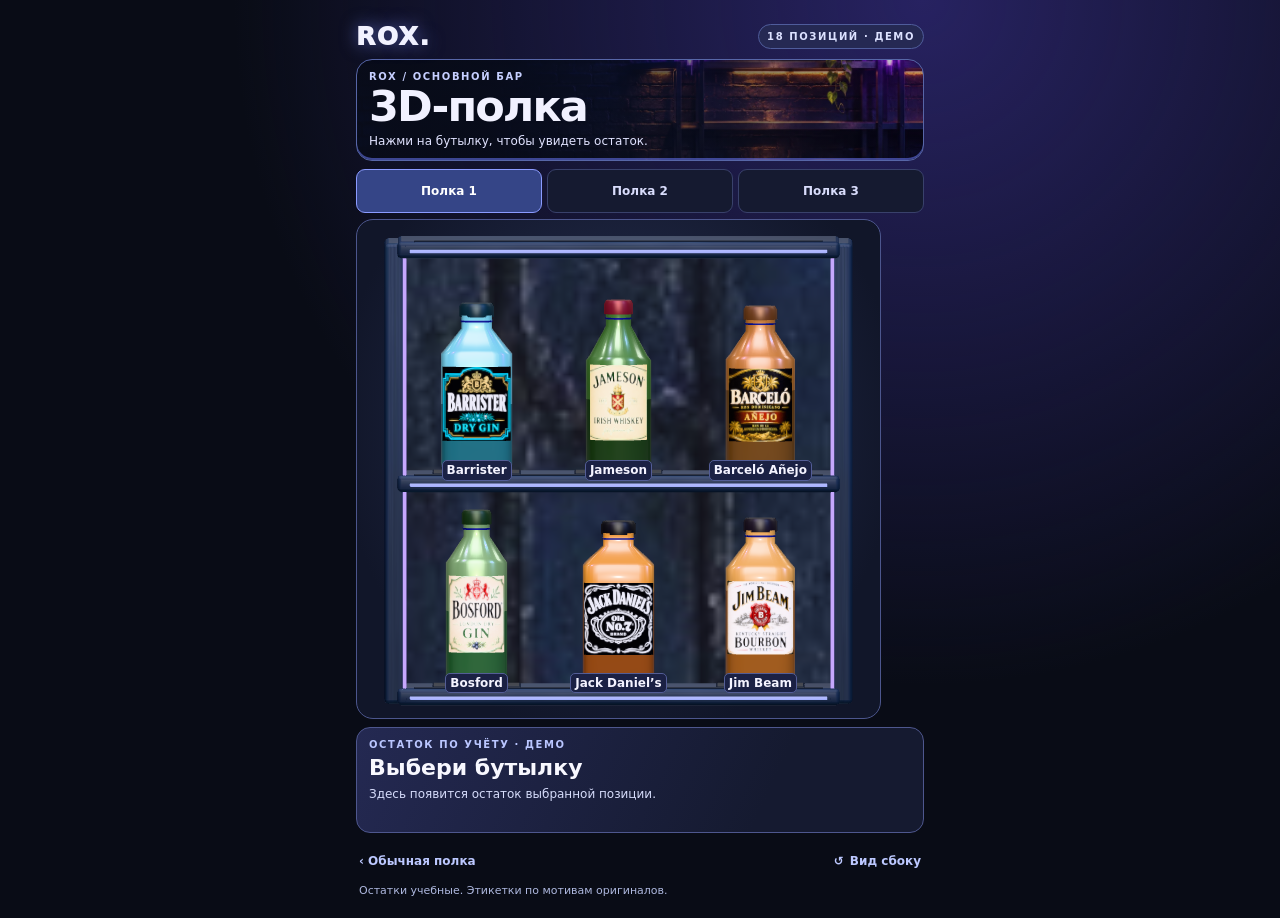
